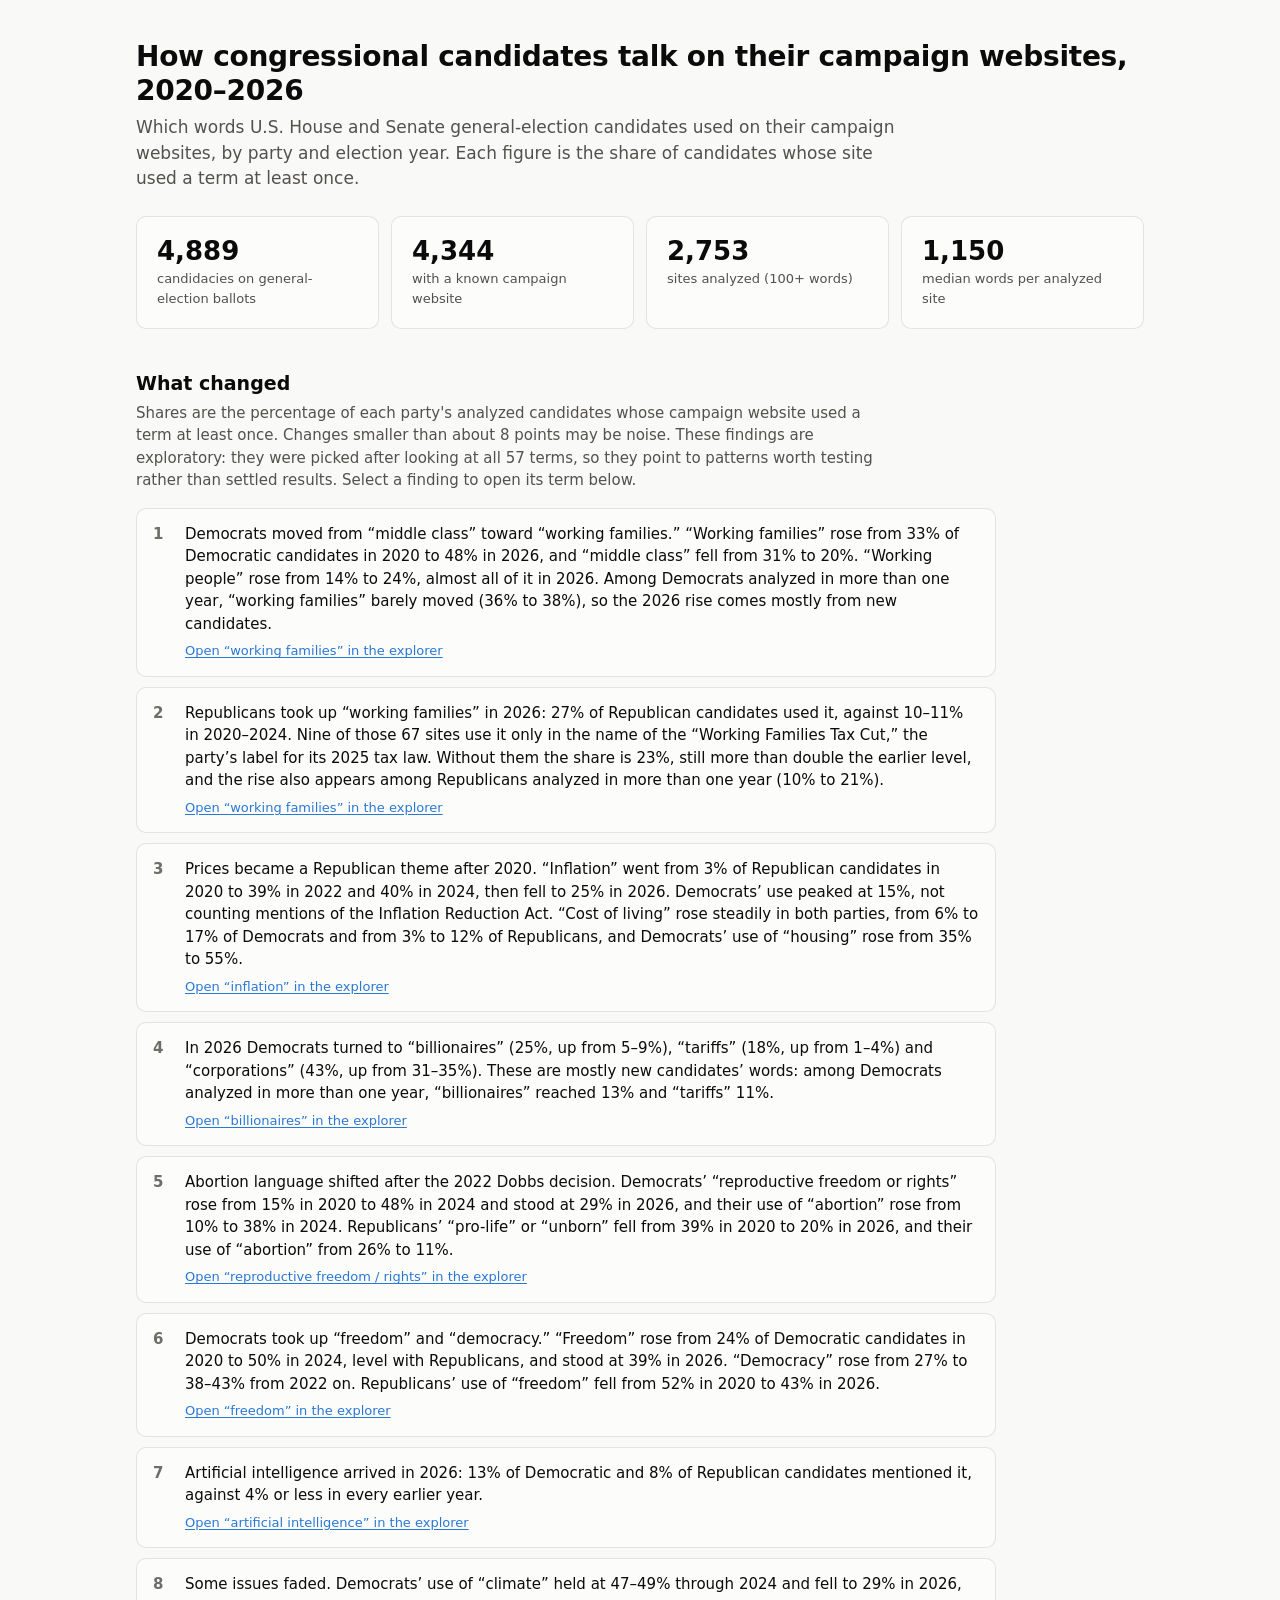
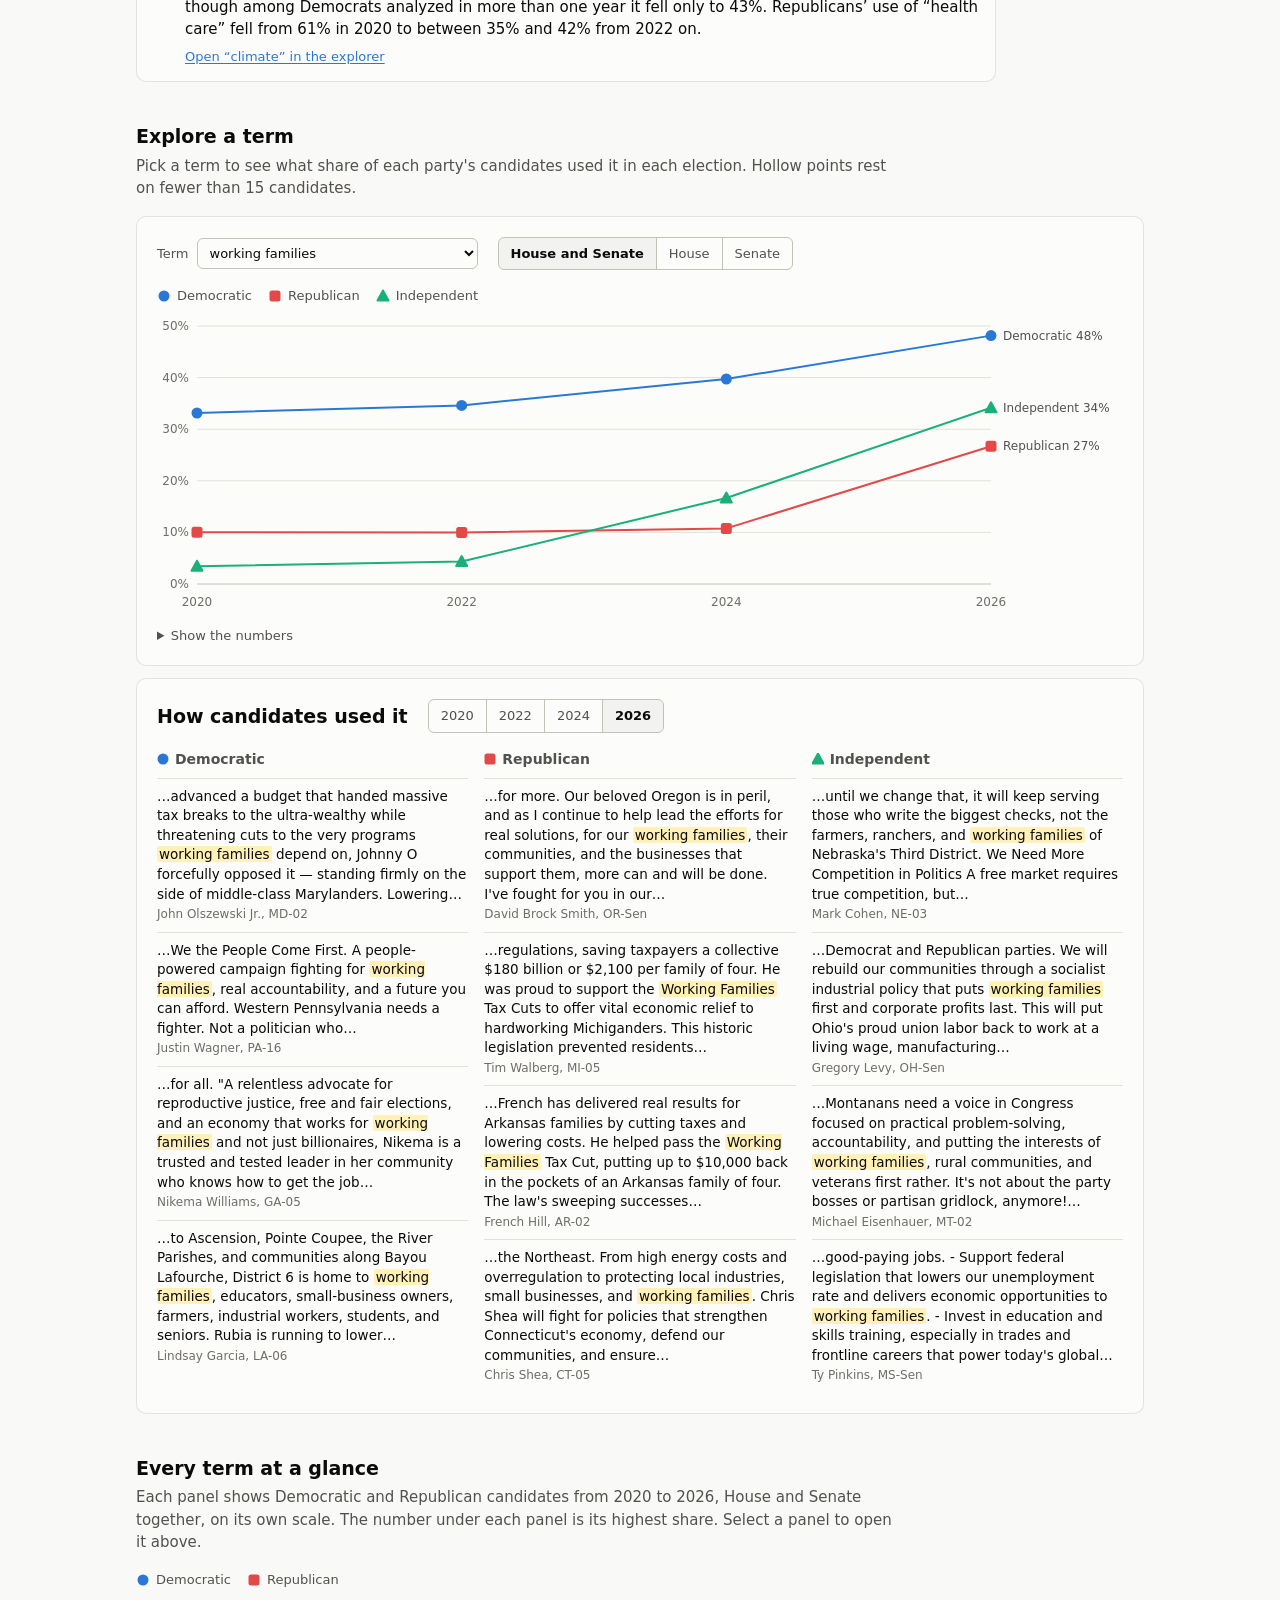
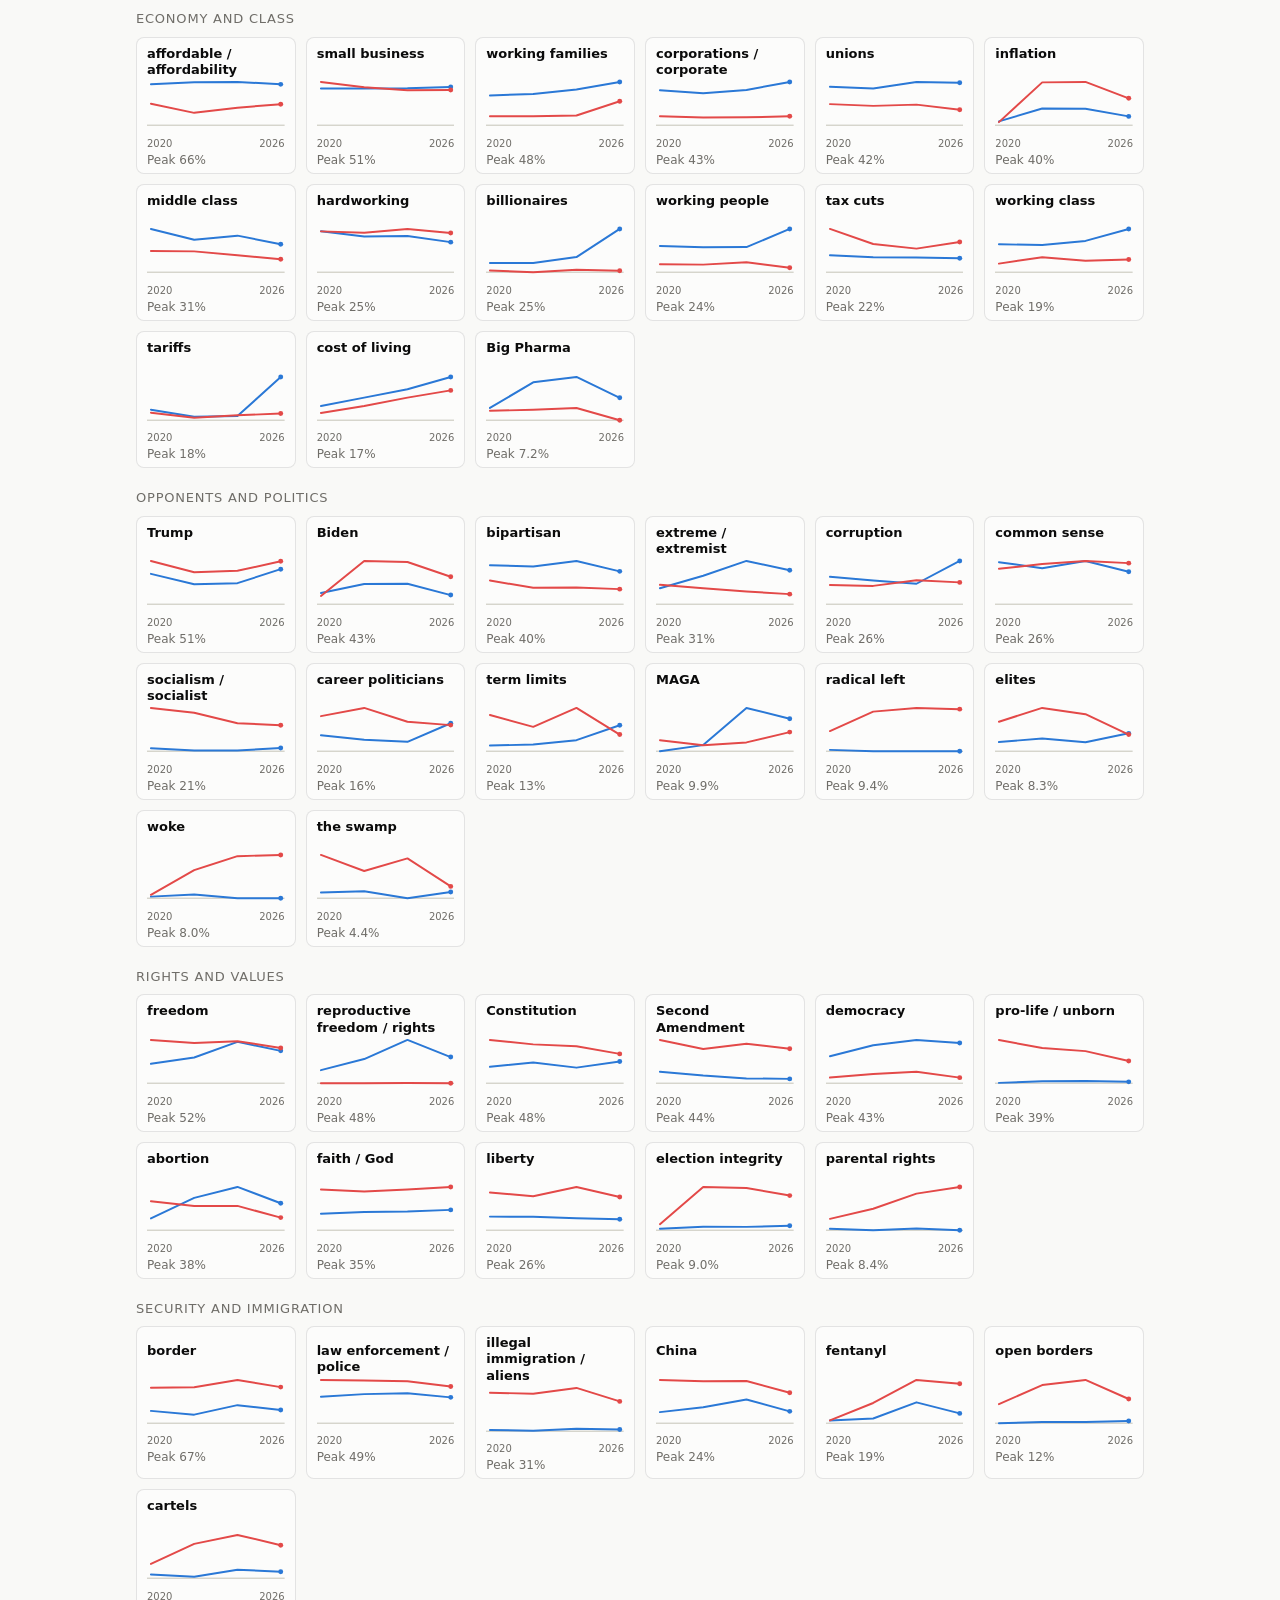
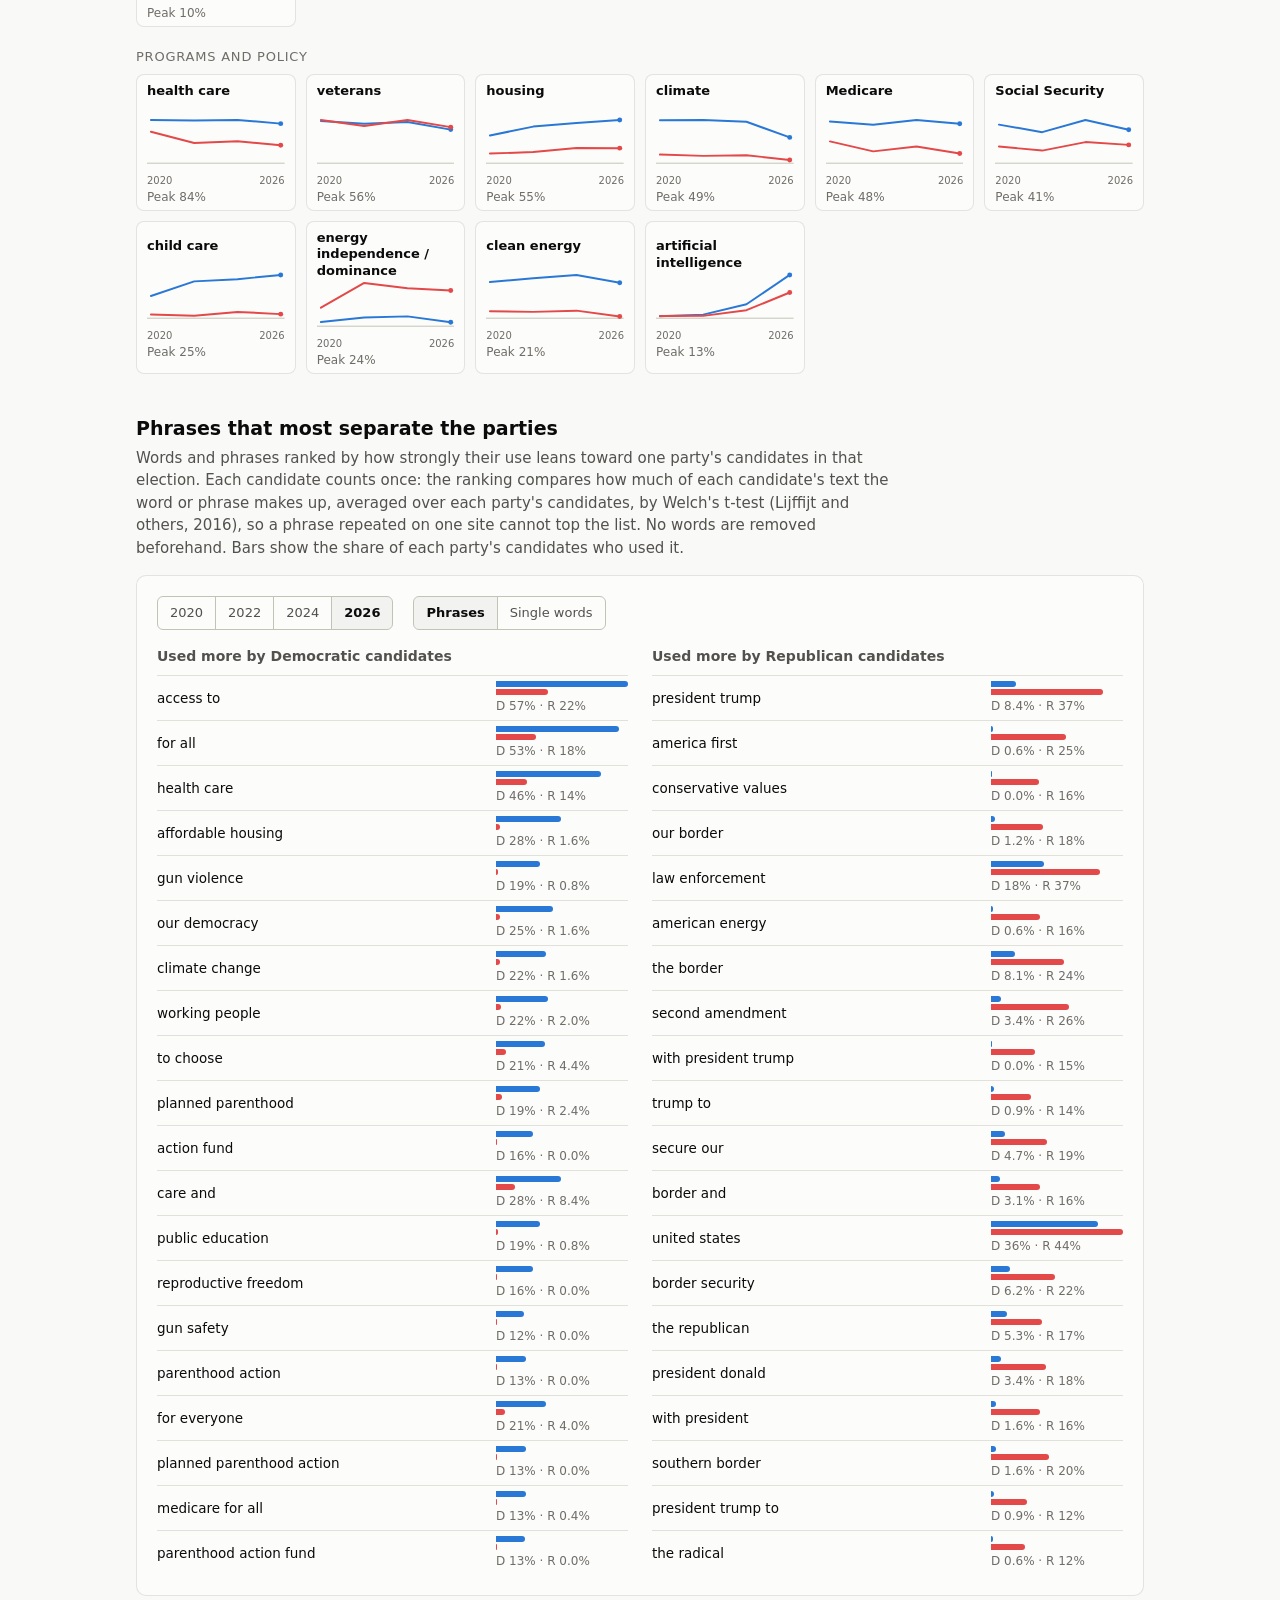
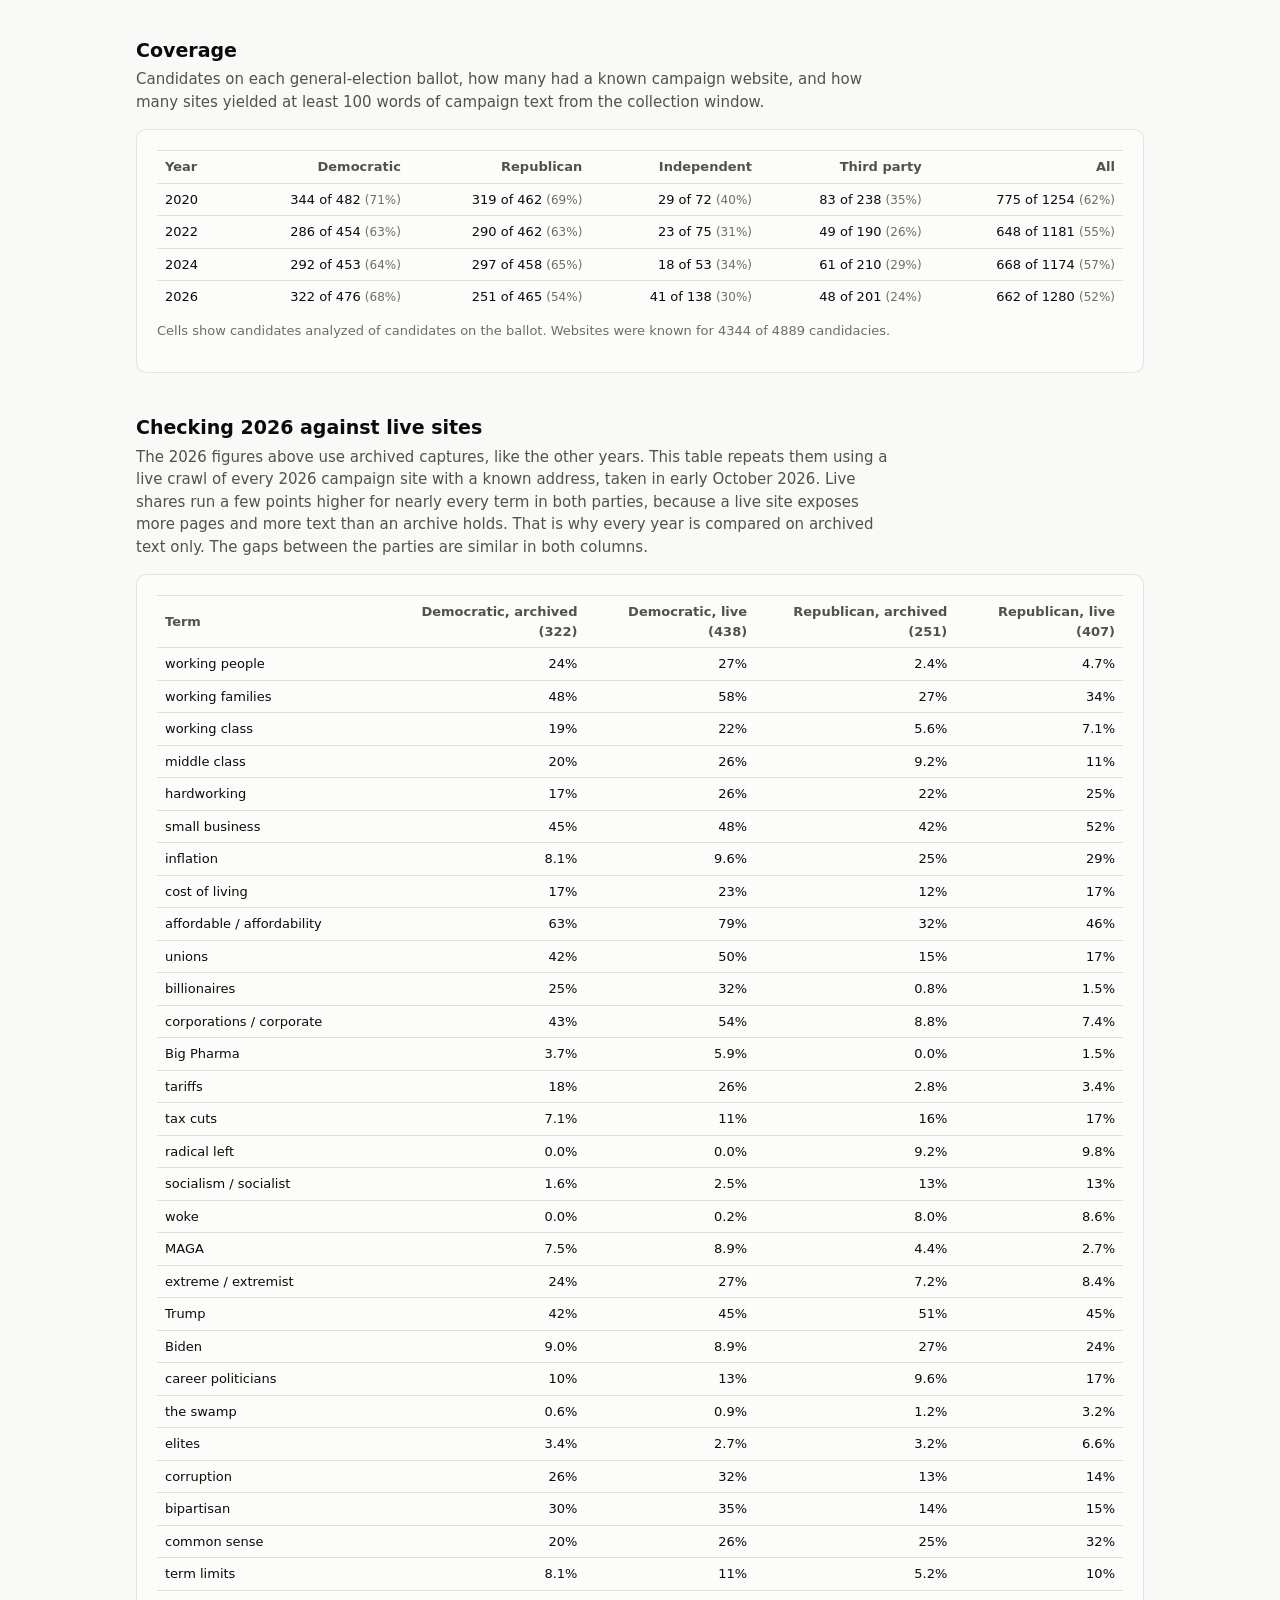
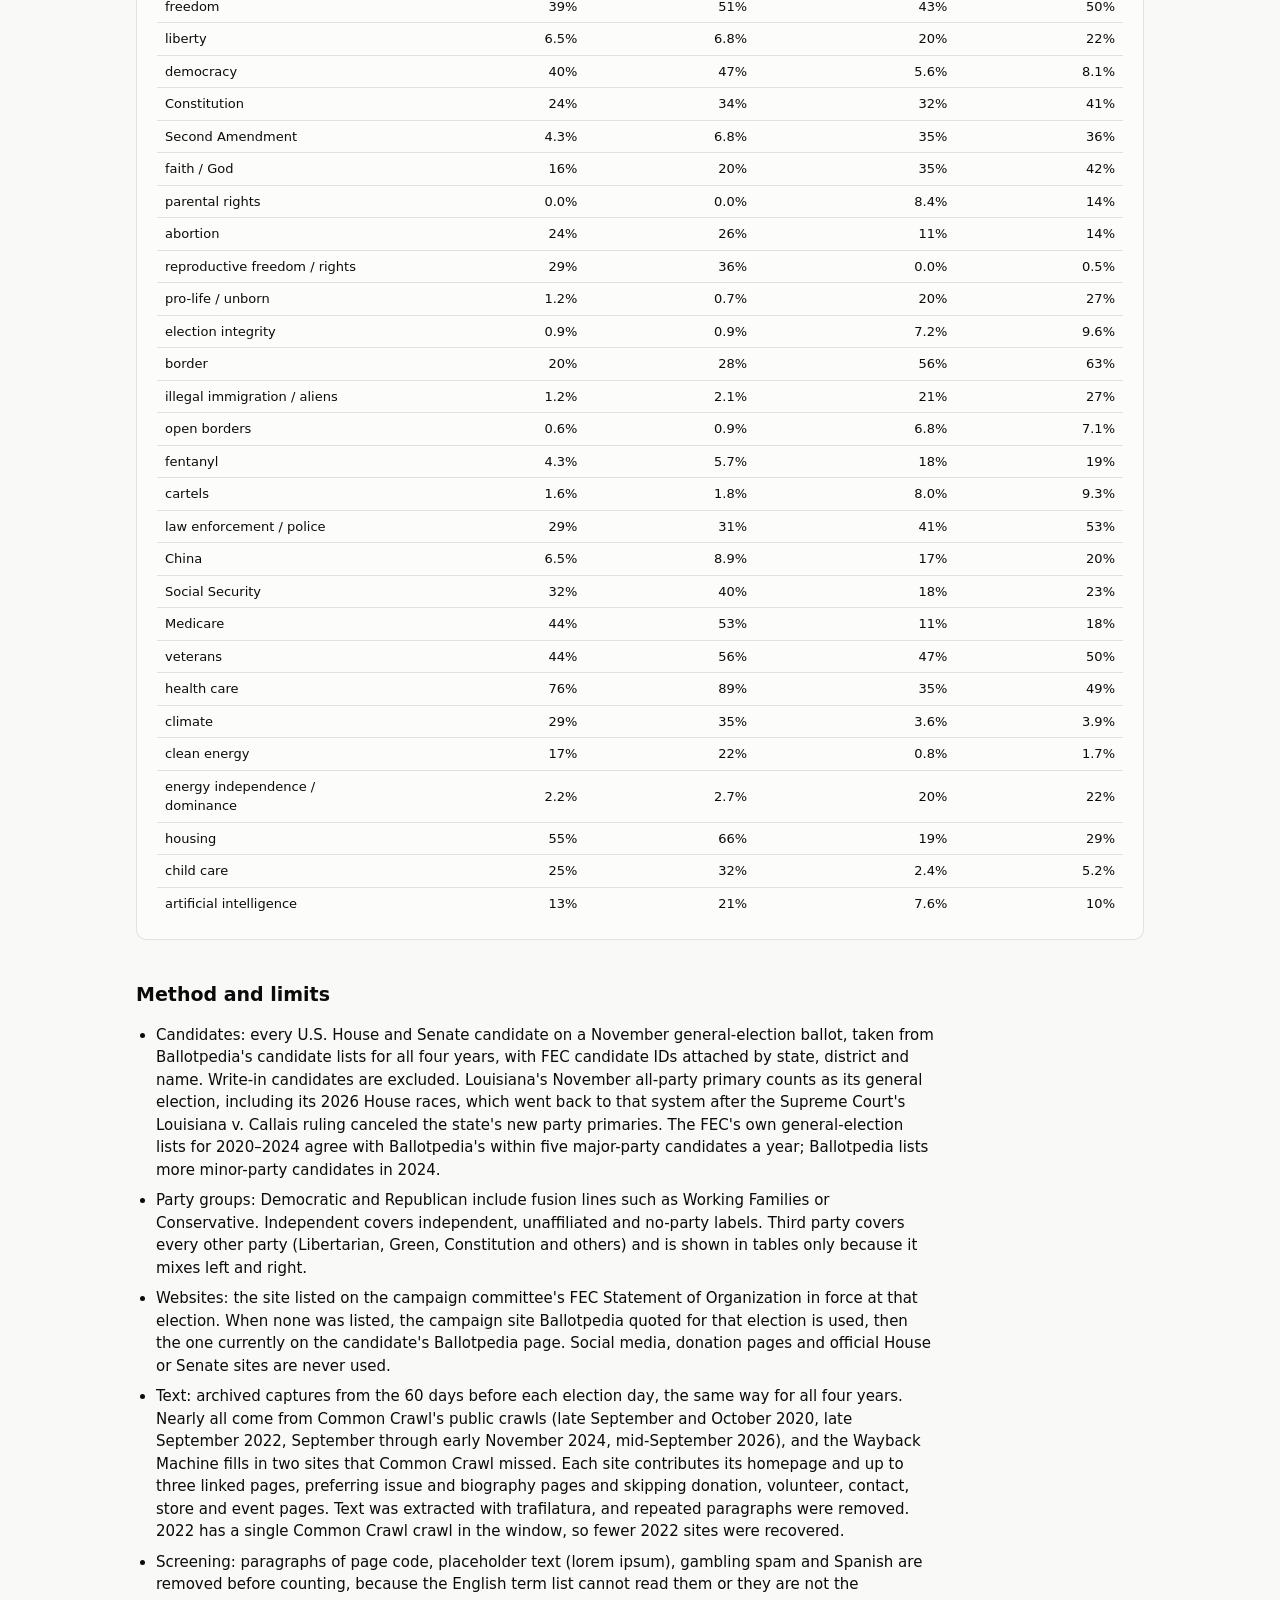
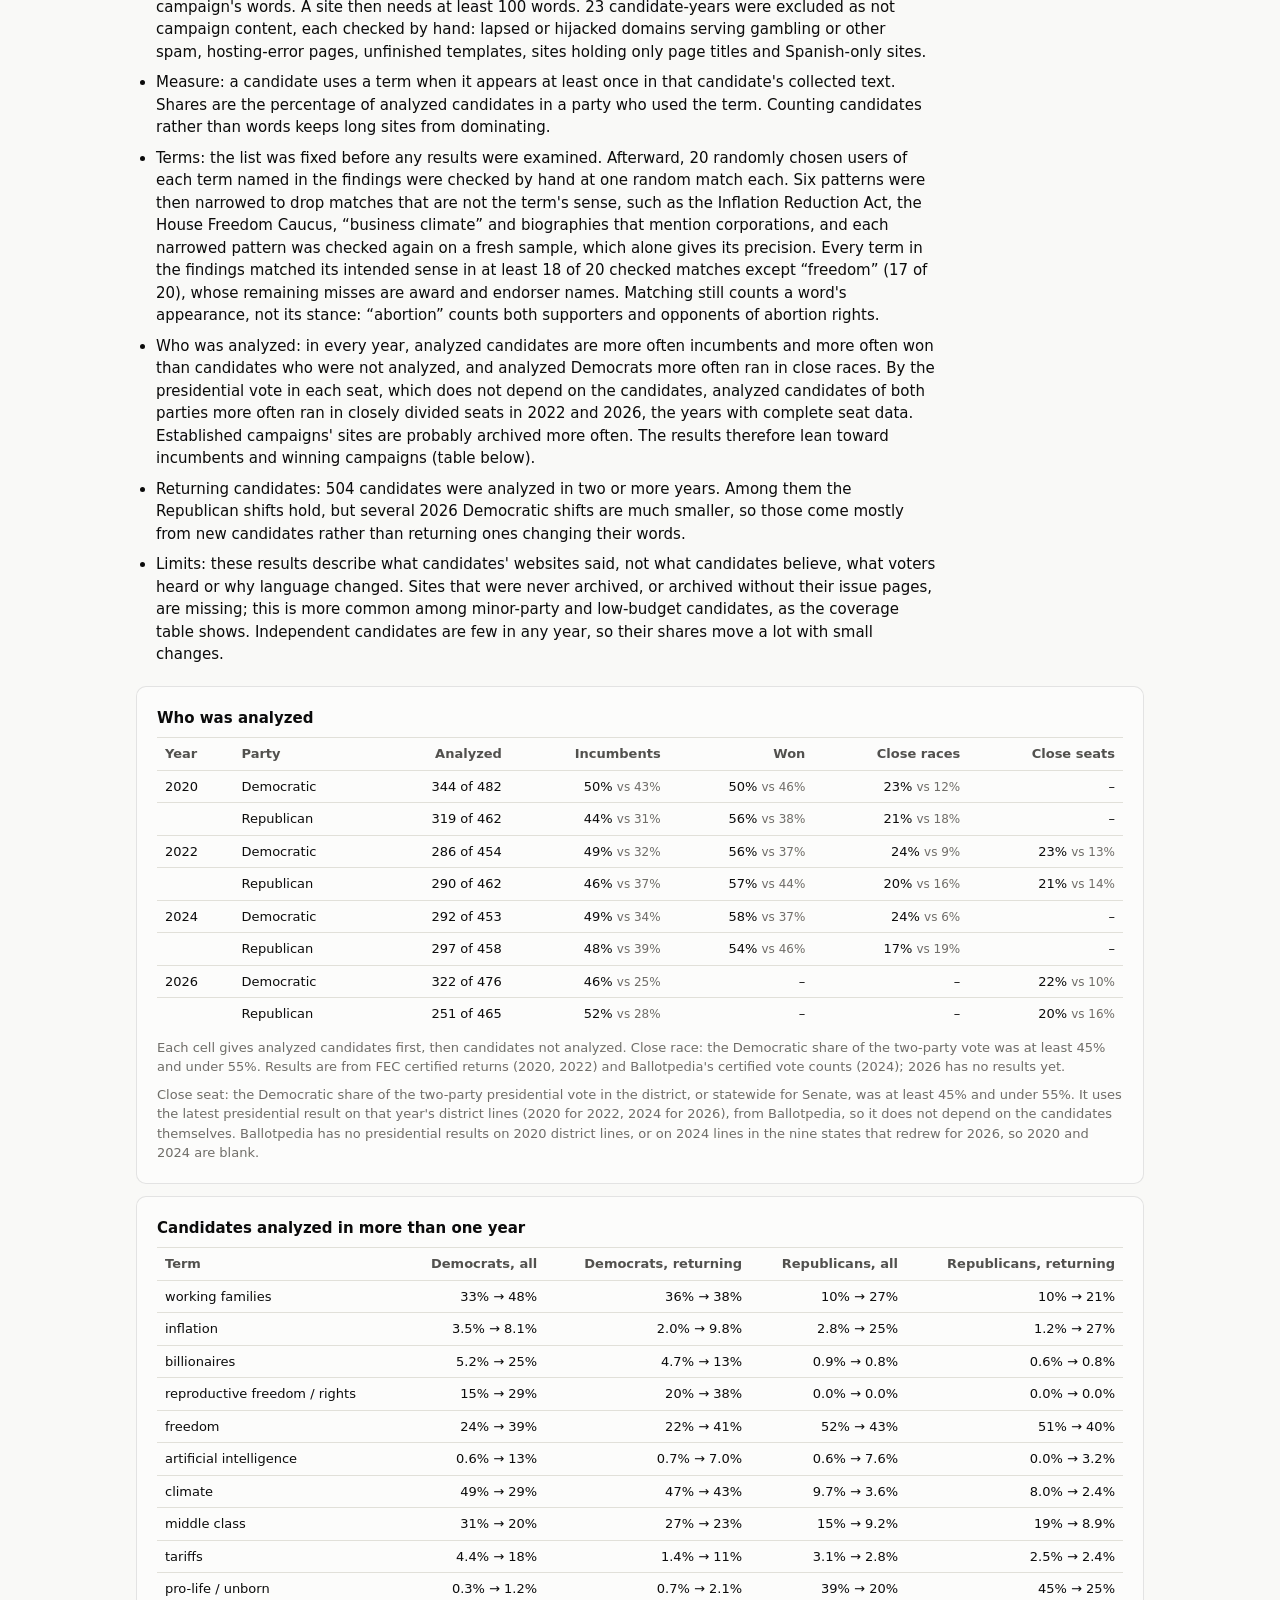
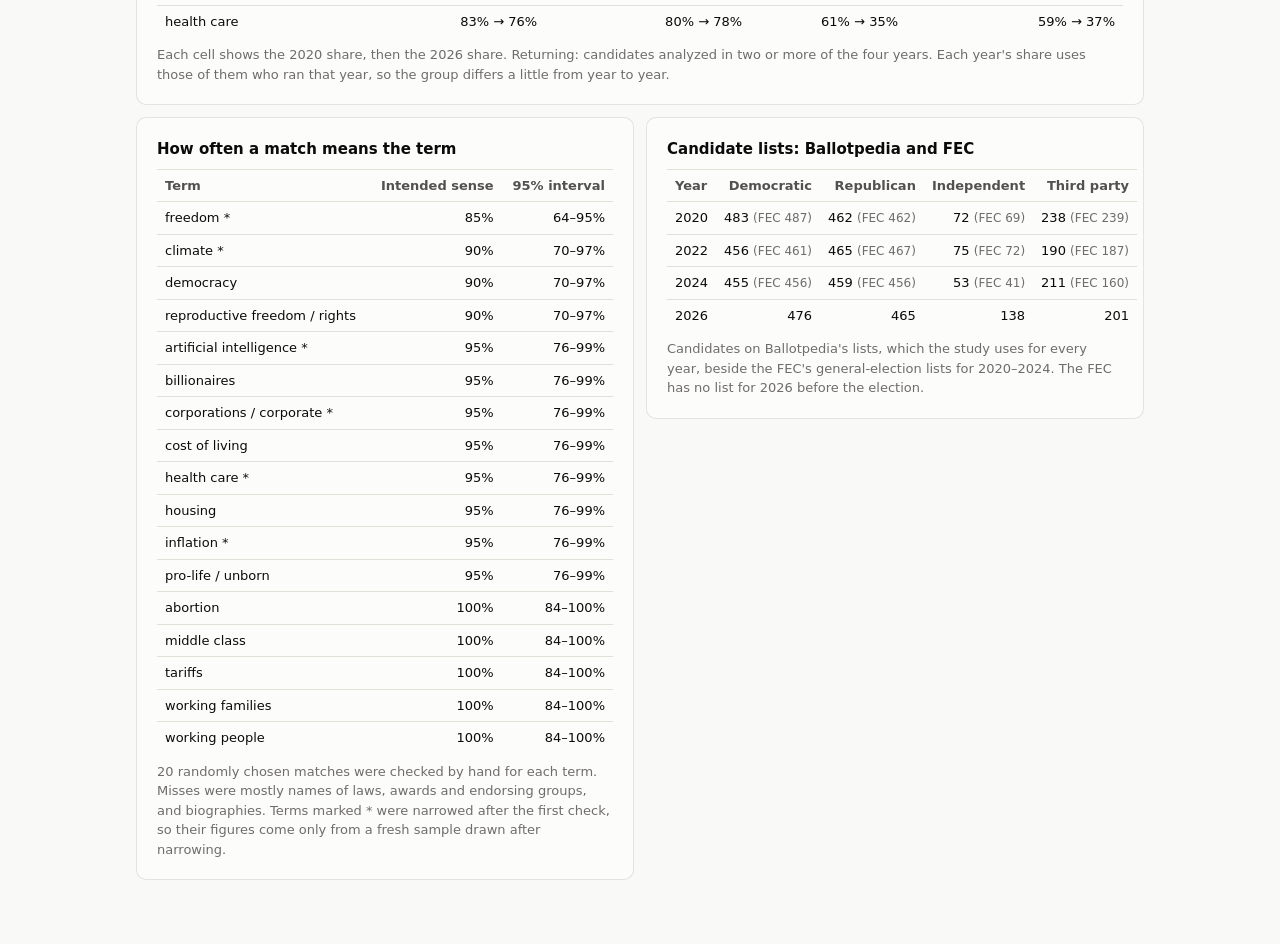
==== results/report.html @ 0d69ff3a "feat: add candidate website language pipeline, results and methods Collection, screening, term-usage" ====
<!doctype html>
<html lang="en">
<head>
<meta charset="utf-8">
<meta name="viewport" content="width=device-width, initial-scale=1">
<title>Campaign Website Language</title>
<style>
:root {
  color-scheme: light;
  --page: #f9f9f7; --surface: #fcfcfb; --ink: #0b0b0b; --ink-2: #52514e; --muted: #6f6d68;
  --grid: #e1e0d9; --axis: #c3c2b7; --ring: rgba(11,11,11,0.10); --wash: rgba(11,11,11,0.04);
  --dem: #2a78d6; --rep: #e34948; --ind: #1baf7a; --hit: #fff1b8;
}
@media (prefers-color-scheme: dark) {
  :root:not([data-theme="light"]) {
    color-scheme: dark;
    --page: #0d0d0d; --surface: #1a1a19; --ink: #ffffff; --ink-2: #c3c2b7; --muted: #9a988f;
    --grid: #2c2c2a; --axis: #383835; --ring: rgba(255,255,255,0.10); --wash: rgba(255,255,255,0.05);
    --dem: #3987e5; --rep: #e66767; --ind: #199e70; --hit: #4a3f12;
  }
}
:root[data-theme="dark"] {
  color-scheme: dark;
  --page: #0d0d0d; --surface: #1a1a19; --ink: #ffffff; --ink-2: #c3c2b7; --muted: #9a988f;
  --grid: #2c2c2a; --axis: #383835; --ring: rgba(255,255,255,0.10); --wash: rgba(255,255,255,0.05);
  --dem: #3987e5; --rep: #e66767; --ind: #199e70; --hit: #4a3f12;
}
* { box-sizing: border-box; }
body { margin: 0; background: var(--page); color: var(--ink);
  font: 15px/1.5 system-ui, -apple-system, "Segoe UI", sans-serif; }
main { max-width: 1040px; margin: 0 auto; padding: 40px 16px 64px; }
h1 { font-size: 28px; line-height: 1.2; margin: 0 0 8px; letter-spacing: -0.01em; }
h2 { font-size: 19px; margin: 0 0 4px; }
h3 { font-size: 14px; margin: 0 0 8px; color: var(--ink-2); font-weight: 600; }
p { margin: 0 0 12px; }
.dek { color: var(--ink-2); font-size: 17px; max-width: 760px; }
.section { margin-top: 40px; }
.lede { color: var(--ink-2); max-width: 760px; margin-bottom: 16px; }
.card { background: var(--surface); border: 1px solid var(--ring); border-radius: 10px; padding: 20px; }
.tiles { display: grid; grid-template-columns: repeat(4, minmax(0, 1fr)); gap: 12px; margin-top: 24px; }
.tile .v { font-size: 26px; font-weight: 650; line-height: 1.1; }
.tile .l { color: var(--ink-2); font-size: 13px; margin-top: 4px; }
.controls { display: flex; flex-wrap: wrap; gap: 12px 20px; align-items: center; margin-bottom: 16px; }
label.ctl { display: flex; gap: 8px; align-items: center; font-size: 13px; color: var(--ink-2); }
select { font: inherit; color: var(--ink); background: var(--surface); border: 1px solid var(--axis);
  border-radius: 6px; padding: 6px 8px; max-width: 100%; }
.seg { display: inline-flex; border: 1px solid var(--axis); border-radius: 6px; overflow: hidden; }
.seg button { font: inherit; font-size: 13px; color: var(--ink-2); background: transparent; border: 0;
  padding: 6px 12px; cursor: pointer; }
.seg button + button { border-left: 1px solid var(--axis); }
.seg button[aria-pressed="true"] { background: var(--wash); color: var(--ink); font-weight: 600; }
.legend { display: flex; flex-wrap: wrap; gap: 16px; font-size: 13px; color: var(--ink-2); margin: 4px 0 8px; }
.legend span { display: inline-flex; align-items: center; gap: 6px; }
svg text { fill: var(--muted); font-size: 12px; }
.chart-wrap { position: relative; }
.tip { position: absolute; pointer-events: none; background: var(--surface); border: 1px solid var(--ring);
  box-shadow: 0 4px 16px rgba(0,0,0,0.12); border-radius: 8px; padding: 8px 10px; font-size: 13px;
  min-width: 180px; display: none; z-index: 5; }
.tip b { display: block; margin-bottom: 4px; }
.tip .row { display: flex; justify-content: space-between; gap: 12px; }
.tip .sw { display: inline-block; width: 8px; height: 8px; border-radius: 50%; margin-right: 6px; }
.note { font-size: 13px; color: var(--muted); }
.examples { display: grid; grid-template-columns: repeat(3, minmax(0, 1fr)); gap: 16px; margin-top: 16px; }
.examples .col h3 { display: flex; align-items: center; gap: 6px; }
.ex { overflow-wrap: anywhere; font-size: 13.5px; line-height: 1.45; padding: 8px 0; border-top: 1px solid var(--grid); }
.ex .who { color: var(--muted); font-size: 12px; margin-top: 2px; }
.ex mark { background: var(--hit); color: inherit; padding: 0 2px; border-radius: 2px; }
.grid { display: grid; grid-template-columns: repeat(auto-fill, minmax(150px, 1fr)); gap: 10px; }
.mini { background: var(--surface); border: 1px solid var(--ring); border-radius: 8px; padding: 8px 10px 4px;
  cursor: pointer; text-align: left; font: inherit; color: inherit; }
.mini:hover, .mini:focus-visible { border-color: var(--axis); background: var(--wash); outline: none; }
.mini .t { font-size: 13px; font-weight: 600; line-height: 1.25; min-height: 2.5em; }
.mini-x { display: flex; justify-content: space-between; font-size: 10px; color: var(--muted); margin-top: -2px; }
.findings { margin: 0; padding: 0; list-style: none; display: grid; gap: 10px; counter-reset: f; }
.findings li { background: var(--surface); border: 1px solid var(--ring); border-radius: 10px; padding: 14px 16px 14px 48px;
  position: relative; max-width: 860px; }
.findings li::before { counter-increment: f; content: counter(f); position: absolute; left: 16px; top: 14px;
  font-weight: 650; color: var(--muted); }
.findings button { font: inherit; font-size: 13px; color: var(--dem); background: none; border: 0; padding: 0;
  margin-top: 6px; cursor: pointer; text-decoration: underline; text-underline-offset: 2px; text-align: left; }
.theme-h { margin: 20px 0 8px; font-size: 13px; text-transform: uppercase; letter-spacing: 0.06em; color: var(--muted); }
.dist { display: grid; grid-template-columns: 1fr 1fr; gap: 24px; }
.drow { display: grid; grid-template-columns: minmax(0, 1fr) 132px; gap: 10px; align-items: center;
  padding: 5px 0; border-top: 1px solid var(--grid); font-size: 13.5px; }
.bars { display: grid; gap: 2px; }
.bar { height: 6px; border-radius: 0 3px 3px 0; min-width: 1px; }
.pct { font-variant-numeric: tabular-nums; color: var(--muted); font-size: 12px; }
table { border-collapse: collapse; width: 100%; font-size: 13px; }
th, td { text-align: right; padding: 6px 8px; border-top: 1px solid var(--grid); font-variant-numeric: tabular-nums; }
th:first-child, td:first-child { text-align: left; }
th { color: var(--ink-2); font-weight: 600; }
details summary { cursor: pointer; color: var(--ink-2); font-size: 13px; margin-top: 12px; }
.scroll { overflow-x: auto; }
ul.method { padding-left: 20px; max-width: 800px; }
ul.method li { margin-bottom: 8px; }
.checks { display: grid; grid-template-columns: repeat(2, minmax(0, 1fr)); gap: 12px; margin-top: 20px; align-items: start; }
.checks h3 { color: var(--ink); font-size: 15px; }
.checks .note { margin: 8px 0 0; }
.checks .wide { grid-column: 1 / -1; }
.checks td { white-space: nowrap; }
.checks td.l, .checks th.l { text-align: left; }
@media (max-width: 760px) {
  .tiles { grid-template-columns: repeat(2, minmax(0, 1fr)); }
  .examples, .dist, .checks { grid-template-columns: minmax(0, 1fr); }
  h1 { font-size: 24px; }
}
</style>
</head>
<body>
<main>
  <h1>How congressional candidates talk on their campaign websites, 2020–2026</h1>
  <p class="dek">Which words U.S. House and Senate general-election candidates used on their campaign
  websites, by party and election year. Each figure is the share of candidates whose site used a term at
  least once.</p>
  <div class="tiles" id="tiles"></div>

  <section class="section">
    <h2>What changed</h2>
    <p class="lede">Shares are the percentage of each party's analyzed candidates whose campaign website used a term at
    least once. Changes smaller than about 8 points may be noise. These findings are exploratory: they were picked
    after looking at all 57 terms, so they point to patterns worth testing rather than settled results. Select a
    finding to open its term below.</p>
    <ol class="findings" id="findings"></ol>
  </section>

  <section class="section">
    <h2>Explore a term</h2>
    <p class="lede">Pick a term to see what share of each party's candidates used it in each election.
    Hollow points rest on fewer than 15 candidates.</p>
    <div class="card">
      <div class="controls">
        <label class="ctl">Term <select id="term"></select></label>
        <div class="seg" id="office" role="group" aria-label="Office">
          <button aria-pressed="true" data-v="All">House and Senate</button><button aria-pressed="false" data-v="House">House</button><button aria-pressed="false" data-v="Senate">Senate</button>
        </div>
      </div>
      <div class="legend" id="legend"></div>
      <div class="chart-wrap" id="main-chart"></div>
      <details><summary>Show the numbers</summary><div class="scroll" id="main-table"></div></details>
    </div>
    <div class="card" style="margin-top:12px">
      <div class="controls">
        <h2 style="margin:0">How candidates used it</h2>
        <div class="seg" id="ex-year" role="group" aria-label="Year"></div>
      </div>
      <div class="examples" id="examples"></div>
    </div>
  </section>

  <section class="section">
    <h2>Every term at a glance</h2>
    <p class="lede">Each panel shows Democratic and Republican candidates from 2020 to 2026, House and Senate
    together, on its own scale. The number under each panel is its highest share. Select a panel to open it above.</p>
    <div id="overview"></div>
  </section>

  <section class="section">
    <h2>Phrases that most separate the parties</h2>
    <p class="lede">Words and phrases ranked by how strongly their use leans toward one party's candidates
    in that election. Each candidate counts once: the ranking compares how much of each candidate's text
    the word or phrase makes up, averaged over each party's candidates, by Welch's t-test (Lijffijt and
    others, 2016), so a phrase repeated on one site cannot top the list. No words are removed
    beforehand. Bars show the share of each party's candidates who used it.</p>
    <div class="card">
      <div class="controls"><div class="seg" id="dist-year" role="group" aria-label="Year"></div>
        <div class="seg" id="dist-kind" role="group" aria-label="Unit"><button data-v="phrase" aria-pressed="true">Phrases</button><button data-v="word" aria-pressed="false">Single words</button></div></div>
      <div class="dist" id="dist"></div>
    </div>
  </section>

  <section class="section">
    <h2>Coverage</h2>
    <p class="lede">Candidates on each general-election ballot, how many had a known campaign website,
    and how many sites yielded at least 100 words of campaign text from the collection window.</p>
    <div class="card scroll" id="coverage"></div>
  </section>

  <section class="section">
    <h2>Checking 2026 against live sites</h2>
    <p class="lede">The 2026 figures above use archived captures, like the other years. This table repeats them
    using a live crawl of every 2026 campaign site with a known address, taken in early October 2026. Live shares
    run a few points higher for nearly every term in both parties, because a live site exposes more pages and more
    text than an archive holds. That is why every year is compared on archived text only. The gaps between the
    parties are similar in both columns.</p>
    <div class="card scroll" id="livecheck"></div>
  </section>

  <section class="section">
    <h2>Method and limits</h2>
    <ul class="method" id="method"></ul>
    <div class="checks">
      <div class="card scroll wide"><h3>Who was analyzed</h3><div id="selection"></div></div>
      <div class="card scroll wide"><h3>Candidates analyzed in more than one year</h3><div id="panel"></div></div>
      <div class="card scroll"><h3>How often a match means the term</h3><div id="precision"></div></div>
      <div class="card scroll"><h3>Candidate lists: Ballotpedia and FEC</h3><div id="crosscheck"></div></div>
    </div>
  </section>
</main>
<div class="tip" id="tip"></div>
<script>
const D = {"findings":[{"term":"working families","text":"Democrats moved from “middle class” toward “working families.” “Working families” rose from 33% of Democratic candidates in 2020 to 48% in 2026, and “middle class” fell from 31% to 20%. “Working people” rose from 14% to 24%, almost all of it in 2026. Among Democrats analyzed in more than one year, “working families” barely moved (36% to 38%), so the 2026 rise comes mostly from new candidates."},{"term":"working families","text":"Republicans took up “working families” in 2026: 27% of Republican candidates used it, against 10–11% in 2020–2024. Nine of those 67 sites use it only in the name of the “Working Families Tax Cut,” the party’s label for its 2025 tax law. Without them the share is 23%, still more than double the earlier level, and the rise also appears among Republicans analyzed in more than one year (10% to 21%)."},{"term":"inflation","text":"Prices became a Republican theme after 2020. “Inflation” went from 3% of Republican candidates in 2020 to 39% in 2022 and 40% in 2024, then fell to 25% in 2026. Democrats’ use peaked at 15%, not counting mentions of the Inflation Reduction Act. “Cost of living” rose steadily in both parties, from 6% to 17% of Democrats and from 3% to 12% of Republicans, and Democrats’ use of “housing” rose from 35% to 55%."},{"term":"billionaires","text":"In 2026 Democrats turned to “billionaires” (25%, up from 5–9%), “tariffs” (18%, up from 1–4%) and “corporations” (43%, up from 31–35%). These are mostly new candidates’ words: among Democrats analyzed in more than one year, “billionaires” reached 13% and “tariffs” 11%."},{"term":"reproductive freedom / rights","text":"Abortion language shifted after the 2022 Dobbs decision. Democrats’ “reproductive freedom or rights” rose from 15% in 2020 to 48% in 2024 and stood at 29% in 2026, and their use of “abortion” rose from 10% to 38% in 2024. Republicans’ “pro-life” or “unborn” fell from 39% in 2020 to 20% in 2026, and their use of “abortion” from 26% to 11%."},{"term":"freedom","text":"Democrats took up “freedom” and “democracy.” “Freedom” rose from 24% of Democratic candidates in 2020 to 50% in 2024, level with Republicans, and stood at 39% in 2026. “Democracy” rose from 27% to 38–43% from 2022 on. Republicans’ use of “freedom” fell from 52% in 2020 to 43% in 2026."},{"term":"artificial intelligence","text":"Artificial intelligence arrived in 2026: 13% of Democratic and 8% of Republican candidates mentioned it, against 4% or less in every earlier year."},{"term":"climate","text":"Some issues faded. Democrats’ use of “climate” held at 47–49% through 2024 and fell to 29% in 2026, though among Democrats analyzed in more than one year it fell only to 43%. Republicans’ use of “health care” fell from 61% in 2020 to between 35% and 42% from 2022 on."}],"shares":[{"t":"working people","th":"Economy and class","y":2020,"o":"All","g":"Democratic","u":49,"n":344},{"t":"working people","th":"Economy and class","y":2020,"o":"All","g":"Independent","u":2,"n":29},{"t":"working people","th":"Economy and class","y":2020,"o":"All","g":"Republican","u":14,"n":319},{"t":"working people","th":"Economy and class","y":2020,"o":"All","g":"Third party","u":3,"n":83},{"t":"working people","th":"Economy and class","y":2020,"o":"House","g":"Democratic","u":45,"n":309},{"t":"working people","th":"Economy and class","y":2020,"o":"House","g":"Independent","u":1,"n":17},{"t":"working people","th":"Economy and class","y":2020,"o":"House","g":"Republican","u":13,"n":283},{"t":"working people","th":"Economy and class","y":2020,"o":"House","g":"Third party","u":1,"n":62},{"t":"working people","th":"Economy and class","y":2020,"o":"Senate","g":"Democratic","u":4,"n":35},{"t":"working people","th":"Economy and class","y":2020,"o":"Senate","g":"Independent","u":1,"n":12},{"t":"working people","th":"Economy and class","y":2020,"o":"Senate","g":"Republican","u":1,"n":36},{"t":"working people","th":"Economy and class","y":2020,"o":"Senate","g":"Third party","u":2,"n":21},{"t":"working people","th":"Economy and class","y":2022,"o":"All","g":"Democratic","u":39,"n":286},{"t":"working people","th":"Economy and class","y":2022,"o":"All","g":"Independent","u":2,"n":23},{"t":"working people","th":"Economy and class","y":2022,"o":"All","g":"Republican","u":12,"n":290},{"t":"working people","th":"Economy and class","y":2022,"o":"All","g":"Third party","u":2,"n":49},{"t":"working people","th":"Economy and class","y":2022,"o":"House","g":"Democratic","u":34,"n":261},{"t":"working people","th":"Economy and class","y":2022,"o":"House","g":"Independent","u":2,"n":17},{"t":"working people","th":"Economy and class","y":2022,"o":"House","g":"Republican","u":11,"n":264},{"t":"working people","th":"Economy and class","y":2022,"o":"House","g":"Third party","u":2,"n":33},{"t":"working people","th":"Economy and class","y":2022,"o":"Senate","g":"Democratic","u":5,"n":25},{"t":"working people","th":"Economy and class","y":2022,"o":"Senate","g":"Independent","u":0,"n":6},{"t":"working people","th":"Economy and class","y":2022,"o":"Senate","g":"Republican","u":1,"n":26},{"t":"working people","th":"Economy and class","y":2022,"o":"Senate","g":"Third party","u":0,"n":16},{"t":"working people","th":"Economy and class","y":2024,"o":"All","g":"Democratic","u":40,"n":292},{"t":"working people","th":"Economy and class","y":2024,"o":"All","g":"Independent","u":1,"n":18},{"t":"working people","th":"Economy and class","y":2024,"o":"All","g":"Republican","u":16,"n":297},{"t":"working people","th":"Economy and class","y":2024,"o":"All","g":"Third party","u":2,"n":61},{"t":"working people","th":"Economy and class","y":2024,"o":"House","g":"Democratic","u":36,"n":263},{"t":"working people","th":"Economy and class","y":2024,"o":"House","g":"Independent","u":1,"n":13},{"t":"working people","th":"Economy and class","y":2024,"o":"House","g":"Republican","u":15,"n":278},{"t":"working people","th":"Economy and class","y":2024,"o":"House","g":"Third party","u":0,"n":43},{"t":"working people","th":"Economy and class","y":2024,"o":"Senate","g":"Democratic","u":4,"n":29},{"t":"working people","th":"Economy and class","y":2024,"o":"Senate","g":"Independent","u":0,"n":5},{"t":"working people","th":"Economy and class","y":2024,"o":"Senate","g":"Republican","u":1,"n":19},{"t":"working people","th":"Economy and class","y":2024,"o":"Senate","g":"Third party","u":2,"n":18},{"t":"working people","th":"Economy and class","y":2026,"o":"All","g":"Democratic","u":76,"n":322},{"t":"working people","th":"Economy and class","y":2026,"o":"All","g":"Independent","u":12,"n":41},{"t":"working people","th":"Economy and class","y":2026,"o":"All","g":"Republican","u":6,"n":251},{"t":"working people","th":"Economy and class","y":2026,"o":"All","g":"Third party","u":10,"n":48},{"t":"working people","th":"Economy and class","y":2026,"o":"House","g":"Democratic","u":67,"n":300},{"t":"working people","th":"Economy and class","y":2026,"o":"House","g":"Independent","u":9,"n":33},{"t":"working people","th":"Economy and class","y":2026,"o":"House","g":"Republican","u":6,"n":227},{"t":"working people","th":"Economy and class","y":2026,"o":"House","g":"Third party","u":6,"n":35},{"t":"working people","th":"Economy and class","y":2026,"o":"Senate","g":"Democratic","u":9,"n":22},{"t":"working people","th":"Economy and class","y":2026,"o":"Senate","g":"Independent","u":3,"n":8},{"t":"working people","th":"Economy and class","y":2026,"o":"Senate","g":"Republican","u":0,"n":24},{"t":"working people","th":"Economy and class","y":2026,"o":"Senate","g":"Third party","u":4,"n":13},{"t":"working families","th":"Economy and class","y":2020,"o":"All","g":"Democratic","u":114,"n":344},{"t":"working families","th":"Economy and class","y":2020,"o":"All","g":"Independent","u":1,"n":29},{"t":"working families","th":"Economy and class","y":2020,"o":"All","g":"Republican","u":32,"n":319},{"t":"working families","th":"Economy and class","y":2020,"o":"All","g":"Third party","u":3,"n":83},{"t":"working families","th":"Economy and class","y":2020,"o":"House","g":"Democratic","u":109,"n":309},{"t":"working families","th":"Economy and class","y":2020,"o":"House","g":"Independent","u":0,"n":17},{"t":"working families","th":"Economy and class","y":2020,"o":"House","g":"Republican","u":29,"n":283},{"t":"working families","th":"Economy and class","y":2020,"o":"House","g":"Third party","u":2,"n":62},{"t":"working families","th":"Economy and class","y":2020,"o":"Senate","g":"Democratic","u":5,"n":35},{"t":"working families","th":"Economy and class","y":2020,"o":"Senate","g":"Independent","u":1,"n":12},{"t":"working families","th":"Economy and class","y":2020,"o":"Senate","g":"Republican","u":3,"n":36},{"t":"working families","th":"Economy and class","y":2020,"o":"Senate","g":"Third party","u":1,"n":21},{"t":"working families","th":"Economy and class","y":2022,"o":"All","g":"Democratic","u":99,"n":286},{"t":"working families","th":"Economy and class","y":2022,"o":"All","g":"Independent","u":1,"n":23},{"t":"working families","th":"Economy and class","y":2022,"o":"All","g":"Republican","u":29,"n":290},{"t":"working families","th":"Economy and class","y":2022,"o":"All","g":"Third party","u":1,"n":49},{"t":"working families","th":"Economy and class","y":2022,"o":"House","g":"Democratic","u":87,"n":261},{"t":"working families","th":"Economy and class","y":2022,"o":"House","g":"Independent","u":0,"n":17},{"t":"working families","th":"Economy and class","y":2022,"o":"House","g":"Republican","u":25,"n":264},{"t":"working families","th":"Economy and class","y":2022,"o":"House","g":"Third party","u":0,"n":33},{"t":"working families","th":"Economy and class","y":2022,"o":"Senate","g":"Democratic","u":12,"n":25},{"t":"working families","th":"Economy and class","y":2022,"o":"Senate","g":"Independent","u":1,"n":6},{"t":"working families","th":"Economy and class","y":2022,"o":"Senate","g":"Republican","u":4,"n":26},{"t":"working families","th":"Economy and class","y":2022,"o":"Senate","g":"Third party","u":1,"n":16},{"t":"working families","th":"Economy and class","y":2024,"o":"All","g":"Democratic","u":116,"n":292},{"t":"working families","th":"Economy and class","y":2024,"o":"All","g":"Independent","u":3,"n":18},{"t":"working families","th":"Economy and class","y":2024,"o":"All","g":"Republican","u":32,"n":297},{"t":"working families","th":"Economy and class","y":2024,"o":"All","g":"Third party","u":3,"n":61},{"t":"working families","th":"Economy and class","y":2024,"o":"House","g":"Democratic","u":108,"n":263},{"t":"working families","th":"Economy and class","y":2024,"o":"House","g":"Independent","u":2,"n":13},{"t":"working families","th":"Economy and class","y":2024,"o":"House","g":"Republican","u":29,"n":278},{"t":"working families","th":"Economy and class","y":2024,"o":"House","g":"Third party","u":1,"n":43},{"t":"working families","th":"Economy and class","y":2024,"o":"Senate","g":"Democratic","u":8,"n":29},{"t":"working families","th":"Economy and class","y":2024,"o":"Senate","g":"Independent","u":1,"n":5},{"t":"working families","th":"Economy and class","y":2024,"o":"Senate","g":"Republican","u":3,"n":19},{"t":"working families","th":"Economy and class","y":2024,"o":"Senate","g":"Third party","u":2,"n":18},{"t":"working families","th":"Economy and class","y":2026,"o":"All","g":"Democratic","u":155,"n":322},{"t":"working families","th":"Economy and class","y":2026,"o":"All","g":"Independent","u":14,"n":41},{"t":"working families","th":"Economy and class","y":2026,"o":"All","g":"Republican","u":67,"n":251},{"t":"working families","th":"Economy and class","y":2026,"o":"All","g":"Third party","u":7,"n":48},{"t":"working families","th":"Economy and class","y":2026,"o":"House","g":"Democratic","u":146,"n":300},{"t":"working families","th":"Economy and class","y":2026,"o":"House","g":"Independent","u":10,"n":33},{"t":"working families","th":"Economy and class","y":2026,"o":"House","g":"Republican","u":59,"n":227},{"t":"working families","th":"Economy and class","y":2026,"o":"House","g":"Third party","u":4,"n":35},{"t":"working families","th":"Economy and class","y":2026,"o":"Senate","g":"Democratic","u":9,"n":22},{"t":"working families","th":"Economy and class","y":2026,"o":"Senate","g":"Independent","u":4,"n":8},{"t":"working families","th":"Economy and class","y":2026,"o":"Senate","g":"Republican","u":8,"n":24},{"t":"working families","th":"Economy and class","y":2026,"o":"Senate","g":"Third party","u":3,"n":13},{"t":"working class","th":"Economy and class","y":2020,"o":"All","g":"Democratic","u":42,"n":344},{"t":"working class","th":"Economy and class","y":2020,"o":"All","g":"Independent","u":0,"n":29},{"t":"working class","th":"Economy and class","y":2020,"o":"All","g":"Republican","u":12,"n":319},{"t":"working class","th":"Economy and class","y":2020,"o":"All","g":"Third party","u":6,"n":83},{"t":"working class","th":"Economy and class","y":2020,"o":"House","g":"Democratic","u":38,"n":309},{"t":"working class","th":"Economy and class","y":2020,"o":"House","g":"Independent","u":0,"n":17},{"t":"working class","th":"Economy and class","y":2020,"o":"House","g":"Republican","u":10,"n":283},{"t":"working class","th":"Economy and class","y":2020,"o":"House","g":"Third party","u":5,"n":62},{"t":"working class","th":"Economy and class","y":2020,"o":"Senate","g":"Democratic","u":4,"n":35},{"t":"working class","th":"Economy and class","y":2020,"o":"Senate","g":"Independent","u":0,"n":12},{"t":"working class","th":"Economy and class","y":2020,"o":"Senate","g":"Republican","u":2,"n":36},{"t":"working class","th":"Economy and class","y":2020,"o":"Senate","g":"Third party","u":1,"n":21},{"t":"working class","th":"Economy and class","y":2022,"o":"All","g":"Democratic","u":34,"n":286},{"t":"working class","th":"Economy and class","y":2022,"o":"All","g":"Independent","u":1,"n":23},{"t":"working class","th":"Economy and class","y":2022,"o":"All","g":"Republican","u":19,"n":290},{"t":"working class","th":"Economy and class","y":2022,"o":"All","g":"Third party","u":5,"n":49},{"t":"working class","th":"Economy and class","y":2022,"o":"House","g":"Democratic","u":31,"n":261},{"t":"working class","th":"Economy and class","y":2022,"o":"House","g":"Independent","u":1,"n":17},{"t":"working class","th":"Economy and class","y":2022,"o":"House","g":"Republican","u":17,"n":264},{"t":"working class","th":"Economy and class","y":2022,"o":"House","g":"Third party","u":4,"n":33},{"t":"working class","th":"Economy and class","y":2022,"o":"Senate","g":"Democratic","u":3,"n":25},{"t":"working class","th":"Economy and class","y":2022,"o":"Senate","g":"Independent","u":0,"n":6},{"t":"working class","th":"Economy and class","y":2022,"o":"Senate","g":"Republican","u":2,"n":26},{"t":"working class","th":"Economy and class","y":2022,"o":"Senate","g":"Third party","u":1,"n":16},{"t":"working class","th":"Economy and class","y":2024,"o":"All","g":"Democratic","u":40,"n":292},{"t":"working class","th":"Economy and class","y":2024,"o":"All","g":"Independent","u":5,"n":18},{"t":"working class","th":"Economy and class","y":2024,"o":"All","g":"Republican","u":15,"n":297},{"t":"working class","th":"Economy and class","y":2024,"o":"All","g":"Third party","u":3,"n":61},{"t":"working class","th":"Economy and class","y":2024,"o":"House","g":"Democratic","u":33,"n":263},{"t":"working class","th":"Economy and class","y":2024,"o":"House","g":"Independent","u":4,"n":13},{"t":"working class","th":"Economy and class","y":2024,"o":"House","g":"Republican","u":13,"n":278},{"t":"working class","th":"Economy and class","y":2024,"o":"House","g":"Third party","u":1,"n":43},{"t":"working class","th":"Economy and class","y":2024,"o":"Senate","g":"Democratic","u":7,"n":29},{"t":"working class","th":"Economy and class","y":2024,"o":"Senate","g":"Independent","u":1,"n":5},{"t":"working class","th":"Economy and class","y":2024,"o":"Senate","g":"Republican","u":2,"n":19},{"t":"working class","th":"Economy and class","y":2024,"o":"Senate","g":"Third party","u":2,"n":18},{"t":"working class","th":"Economy and class","y":2026,"o":"All","g":"Democratic","u":61,"n":322},{"t":"working class","th":"Economy and class","y":2026,"o":"All","g":"Independent","u":9,"n":41},{"t":"working class","th":"Economy and class","y":2026,"o":"All","g":"Republican","u":14,"n":251},{"t":"working class","th":"Economy and class","y":2026,"o":"All","g":"Third party","u":7,"n":48},{"t":"working class","th":"Economy and class","y":2026,"o":"House","g":"Democratic","u":57,"n":300},{"t":"working class","th":"Economy and class","y":2026,"o":"House","g":"Independent","u":8,"n":33},{"t":"working class","th":"Economy and class","y":2026,"o":"House","g":"Republican","u":12,"n":227},{"t":"working class","th":"Economy and class","y":2026,"o":"House","g":"Third party","u":2,"n":35},{"t":"working class","th":"Economy and class","y":2026,"o":"Senate","g":"Democratic","u":4,"n":22},{"t":"working class","th":"Economy and class","y":2026,"o":"Senate","g":"Independent","u":1,"n":8},{"t":"working class","th":"Economy and class","y":2026,"o":"Senate","g":"Republican","u":2,"n":24},{"t":"working class","th":"Economy and class","y":2026,"o":"Senate","g":"Third party","u":5,"n":13},{"t":"middle class","th":"Economy and class","y":2020,"o":"All","g":"Democratic","u":106,"n":344},{"t":"middle class","th":"Economy and class","y":2020,"o":"All","g":"Independent","u":5,"n":29},{"t":"middle class","th":"Economy and class","y":2020,"o":"All","g":"Republican","u":48,"n":319},{"t":"middle class","th":"Economy and class","y":2020,"o":"All","g":"Third party","u":5,"n":83},{"t":"middle class","th":"Economy and class","y":2020,"o":"House","g":"Democratic","u":96,"n":309},{"t":"middle class","th":"Economy and class","y":2020,"o":"House","g":"Independent","u":4,"n":17},{"t":"middle class","th":"Economy and class","y":2020,"o":"House","g":"Republican","u":39,"n":283},{"t":"middle class","th":"Economy and class","y":2020,"o":"House","g":"Third party","u":3,"n":62},{"t":"middle class","th":"Economy and class","y":2020,"o":"Senate","g":"Democratic","u":10,"n":35},{"t":"middle class","th":"Economy and class","y":2020,"o":"Senate","g":"Independent","u":1,"n":12},{"t":"middle class","th":"Economy and class","y":2020,"o":"Senate","g":"Republican","u":9,"n":36},{"t":"middle class","th":"Economy and class","y":2020,"o":"Senate","g":"Third party","u":2,"n":21},{"t":"middle class","th":"Economy and class","y":2022,"o":"All","g":"Democratic","u":66,"n":286},{"t":"middle class","th":"Economy and class","y":2022,"o":"All","g":"Independent","u":1,"n":23},{"t":"middle class","th":"Economy and class","y":2022,"o":"All","g":"Republican","u":43,"n":290},{"t":"middle class","th":"Economy and class","y":2022,"o":"All","g":"Third party","u":5,"n":49},{"t":"middle class","th":"Economy and class","y":2022,"o":"House","g":"Democratic","u":59,"n":261},{"t":"middle class","th":"Economy and class","y":2022,"o":"House","g":"Independent","u":1,"n":17},{"t":"middle class","th":"Economy and class","y":2022,"o":"House","g":"Republican","u":42,"n":264},{"t":"middle class","th":"Economy and class","y":2022,"o":"House","g":"Third party","u":3,"n":33},{"t":"middle class","th":"Economy and class","y":2022,"o":"Senate","g":"Democratic","u":7,"n":25},{"t":"middle class","th":"Economy and class","y":2022,"o":"Senate","g":"Independent","u":0,"n":6},{"t":"middle class","th":"Economy and class","y":2022,"o":"Senate","g":"Republican","u":1,"n":26},{"t":"middle class","th":"Economy and class","y":2022,"o":"Senate","g":"Third party","u":2,"n":16},{"t":"middle class","th":"Economy and class","y":2024,"o":"All","g":"Democratic","u":76,"n":292},{"t":"middle class","th":"Economy and class","y":2024,"o":"All","g":"Independent","u":4,"n":18},{"t":"middle class","th":"Economy and class","y":2024,"o":"All","g":"Republican","u":36,"n":297},{"t":"middle class","th":"Economy and class","y":2024,"o":"All","g":"Third party","u":5,"n":61},{"t":"middle class","th":"Economy and class","y":2024,"o":"House","g":"Democratic","u":69,"n":263},{"t":"middle class","th":"Economy and class","y":2024,"o":"House","g":"Independent","u":3,"n":13},{"t":"middle class","th":"Economy and class","y":2024,"o":"House","g":"Republican","u":36,"n":278},{"t":"middle class","th":"Economy and class","y":2024,"o":"House","g":"Third party","u":2,"n":43},{"t":"middle class","th":"Economy and class","y":2024,"o":"Senate","g":"Democratic","u":7,"n":29},{"t":"middle class","th":"Economy and class","y":2024,"o":"Senate","g":"Independent","u":1,"n":5},{"t":"middle class","th":"Economy and class","y":2024,"o":"Senate","g":"Republican","u":0,"n":19},{"t":"middle class","th":"Economy and class","y":2024,"o":"Senate","g":"Third party","u":3,"n":18},{"t":"middle class","th":"Economy and class","y":2026,"o":"All","g":"Democratic","u":64,"n":322},{"t":"middle class","th":"Economy and class","y":2026,"o":"All","g":"Independent","u":10,"n":41},{"t":"middle class","th":"Economy and class","y":2026,"o":"All","g":"Republican","u":23,"n":251},{"t":"middle class","th":"Economy and class","y":2026,"o":"All","g":"Third party","u":4,"n":48},{"t":"middle class","th":"Economy and class","y":2026,"o":"House","g":"Democratic","u":61,"n":300},{"t":"middle class","th":"Economy and class","y":2026,"o":"House","g":"Independent","u":9,"n":33},{"t":"middle class","th":"Economy and class","y":2026,"o":"House","g":"Republican","u":21,"n":227},{"t":"middle class","th":"Economy and class","y":2026,"o":"House","g":"Third party","u":3,"n":35},{"t":"middle class","th":"Economy and class","y":2026,"o":"Senate","g":"Democratic","u":3,"n":22},{"t":"middle class","th":"Economy and class","y":2026,"o":"Senate","g":"Independent","u":1,"n":8},{"t":"middle class","th":"Economy and class","y":2026,"o":"Senate","g":"Republican","u":2,"n":24},{"t":"middle class","th":"Economy and class","y":2026,"o":"Senate","g":"Third party","u":1,"n":13},{"t":"hardworking","th":"Economy and class","y":2020,"o":"All","g":"Democratic","u":80,"n":344},{"t":"hardworking","th":"Economy and class","y":2020,"o":"All","g":"Independent","u":2,"n":29},{"t":"hardworking","th":"Economy and class","y":2020,"o":"All","g":"Republican","u":74,"n":319},{"t":"hardworking","th":"Economy and class","y":2020,"o":"All","g":"Third party","u":4,"n":83},{"t":"hardworking","th":"Economy and class","y":2020,"o":"House","g":"Democratic","u":71,"n":309},{"t":"hardworking","th":"Economy and class","y":2020,"o":"House","g":"Independent","u":1,"n":17},{"t":"hardworking","th":"Economy and class","y":2020,"o":"House","g":"Republican","u":68,"n":283},{"t":"hardworking","th":"Economy and class","y":2020,"o":"House","g":"Third party","u":3,"n":62},{"t":"hardworking","th":"Economy and class","y":2020,"o":"Senate","g":"Democratic","u":9,"n":35},{"t":"hardworking","th":"Economy and class","y":2020,"o":"Senate","g":"Independent","u":1,"n":12},{"t":"hardworking","th":"Economy and class","y":2020,"o":"Senate","g":"Republican","u":6,"n":36},{"t":"hardworking","th":"Economy and class","y":2020,"o":"Senate","g":"Third party","u":1,"n":21},{"t":"hardworking","th":"Economy and class","y":2022,"o":"All","g":"Democratic","u":58,"n":286},{"t":"hardworking","th":"Economy and class","y":2022,"o":"All","g":"Independent","u":3,"n":23},{"t":"hardworking","th":"Economy and class","y":2022,"o":"All","g":"Republican","u":65,"n":290},{"t":"hardworking","th":"Economy and class","y":2022,"o":"All","g":"Third party","u":2,"n":49},{"t":"hardworking","th":"Economy and class","y":2022,"o":"House","g":"Democratic","u":50,"n":261},{"t":"hardworking","th":"Economy and class","y":2022,"o":"House","g":"Independent","u":2,"n":17},{"t":"hardworking","th":"Economy and class","y":2022,"o":"House","g":"Republican","u":58,"n":264},{"t":"hardworking","th":"Economy and class","y":2022,"o":"House","g":"Third party","u":0,"n":33},{"t":"hardworking","th":"Economy and class","y":2022,"o":"Senate","g":"Democratic","u":8,"n":25},{"t":"hardworking","th":"Economy and class","y":2022,"o":"Senate","g":"Independent","u":1,"n":6},{"t":"hardworking","th":"Economy and class","y":2022,"o":"Senate","g":"Republican","u":7,"n":26},{"t":"hardworking","th":"Economy and class","y":2022,"o":"Senate","g":"Third party","u":2,"n":16},{"t":"hardworking","th":"Economy and class","y":2024,"o":"All","g":"Democratic","u":60,"n":292},{"t":"hardworking","th":"Economy and class","y":2024,"o":"All","g":"Independent","u":5,"n":18},{"t":"hardworking","th":"Economy and class","y":2024,"o":"All","g":"Republican","u":73,"n":297},{"t":"hardworking","th":"Economy and class","y":2024,"o":"All","g":"Third party","u":7,"n":61},{"t":"hardworking","th":"Economy and class","y":2024,"o":"House","g":"Democratic","u":52,"n":263},{"t":"hardworking","th":"Economy and class","y":2024,"o":"House","g":"Independent","u":5,"n":13},{"t":"hardworking","th":"Economy and class","y":2024,"o":"House","g":"Republican","u":67,"n":278},{"t":"hardworking","th":"Economy and class","y":2024,"o":"House","g":"Third party","u":4,"n":43},{"t":"hardworking","th":"Economy and class","y":2024,"o":"Senate","g":"Democratic","u":8,"n":29},{"t":"hardworking","th":"Economy and class","y":2024,"o":"Senate","g":"Independent","u":0,"n":5},{"t":"hardworking","th":"Economy and class","y":2024,"o":"Senate","g":"Republican","u":6,"n":19},{"t":"hardworking","th":"Economy and class","y":2024,"o":"Senate","g":"Third party","u":3,"n":18},{"t":"hardworking","th":"Economy and class","y":2026,"o":"All","g":"Democratic","u":55,"n":322},{"t":"hardworking","th":"Economy and class","y":2026,"o":"All","g":"Independent","u":9,"n":41},{"t":"hardworking","th":"Economy and class","y":2026,"o":"All","g":"Republican","u":56,"n":251},{"t":"hardworking","th":"Economy and class","y":2026,"o":"All","g":"Third party","u":5,"n":48},{"t":"hardworking","th":"Economy and class","y":2026,"o":"House","g":"Democratic","u":51,"n":300},{"t":"hardworking","th":"Economy and class","y":2026,"o":"House","g":"Independent","u":7,"n":33},{"t":"hardworking","th":"Economy and class","y":2026,"o":"House","g":"Republican","u":51,"n":227},{"t":"hardworking","th":"Economy and class","y":2026,"o":"House","g":"Third party","u":3,"n":35},{"t":"hardworking","th":"Economy and class","y":2026,"o":"Senate","g":"Democratic","u":4,"n":22},{"t":"hardworking","th":"Economy and class","y":2026,"o":"Senate","g":"Independent","u":2,"n":8},{"t":"hardworking","th":"Economy and class","y":2026,"o":"Senate","g":"Republican","u":5,"n":24},{"t":"hardworking","th":"Economy and class","y":2026,"o":"Senate","g":"Third party","u":2,"n":13},{"t":"small business","th":"Economy and class","y":2020,"o":"All","g":"Democratic","u":150,"n":344},{"t":"small business","th":"Economy and class","y":2020,"o":"All","g":"Independent","u":9,"n":29},{"t":"small business","th":"Economy and class","y":2020,"o":"All","g":"Republican","u":164,"n":319},{"t":"small business","th":"Economy and class","y":2020,"o":"All","g":"Third party","u":17,"n":83},{"t":"small business","th":"Economy and class","y":2020,"o":"House","g":"Democratic","u":134,"n":309},{"t":"small business","th":"Economy and class","y":2020,"o":"House","g":"Independent","u":4,"n":17},{"t":"small business","th":"Economy and class","y":2020,"o":"House","g":"Republican","u":145,"n":283},{"t":"small business","th":"Economy and class","y":2020,"o":"House","g":"Third party","u":14,"n":62},{"t":"small business","th":"Economy and class","y":2020,"o":"Senate","g":"Democratic","u":16,"n":35},{"t":"small business","th":"Economy and class","y":2020,"o":"Senate","g":"Independent","u":5,"n":12},{"t":"small business","th":"Economy and class","y":2020,"o":"Senate","g":"Republican","u":19,"n":36},{"t":"small business","th":"Economy and class","y":2020,"o":"Senate","g":"Third party","u":3,"n":21},{"t":"small business","th":"Economy and class","y":2022,"o":"All","g":"Democratic","u":125,"n":286},{"t":"small business","th":"Economy and class","y":2022,"o":"All","g":"Independent","u":4,"n":23},{"t":"small business","th":"Economy and class","y":2022,"o":"All","g":"Republican","u":131,"n":290},{"t":"small business","th":"Economy and class","y":2022,"o":"All","g":"Third party","u":10,"n":49},{"t":"small business","th":"Economy and class","y":2022,"o":"House","g":"Democratic","u":114,"n":261},{"t":"small business","th":"Economy and class","y":2022,"o":"House","g":"Independent","u":3,"n":17},{"t":"small business","th":"Economy and class","y":2022,"o":"House","g":"Republican","u":119,"n":264},{"t":"small business","th":"Economy and class","y":2022,"o":"House","g":"Third party","u":7,"n":33},{"t":"small business","th":"Economy and class","y":2022,"o":"Senate","g":"Democratic","u":11,"n":25},{"t":"small business","th":"Economy and class","y":2022,"o":"Senate","g":"Independent","u":1,"n":6},{"t":"small business","th":"Economy and class","y":2022,"o":"Senate","g":"Republican","u":12,"n":26},{"t":"small business","th":"Economy and class","y":2022,"o":"Senate","g":"Third party","u":3,"n":16},{"t":"small business","th":"Economy and class","y":2024,"o":"All","g":"Democratic","u":128,"n":292},{"t":"small business","th":"Economy and class","y":2024,"o":"All","g":"Independent","u":4,"n":18},{"t":"small business","th":"Economy and class","y":2024,"o":"All","g":"Republican","u":123,"n":297},{"t":"small business","th":"Economy and class","y":2024,"o":"All","g":"Third party","u":10,"n":61},{"t":"small business","th":"Economy and class","y":2024,"o":"House","g":"Democratic","u":119,"n":263},{"t":"small business","th":"Economy and class","y":2024,"o":"House","g":"Independent","u":2,"n":13},{"t":"small business","th":"Economy and class","y":2024,"o":"House","g":"Republican","u":115,"n":278},{"t":"small business","th":"Economy and class","y":2024,"o":"House","g":"Third party","u":8,"n":43},{"t":"small business","th":"Economy and class","y":2024,"o":"Senate","g":"Democratic","u":9,"n":29},{"t":"small business","th":"Economy and class","y":2024,"o":"Senate","g":"Independent","u":2,"n":5},{"t":"small business","th":"Economy and class","y":2024,"o":"Senate","g":"Republican","u":8,"n":19},{"t":"small business","th":"Economy and class","y":2024,"o":"Senate","g":"Third party","u":2,"n":18},{"t":"small business","th":"Economy and class","y":2026,"o":"All","g":"Democratic","u":146,"n":322},{"t":"small business","th":"Economy and class","y":2026,"o":"All","g":"Independent","u":21,"n":41},{"t":"small business","th":"Economy and class","y":2026,"o":"All","g":"Republican","u":105,"n":251},{"t":"small business","th":"Economy and class","y":2026,"o":"All","g":"Third party","u":8,"n":48},{"t":"small business","th":"Economy and class","y":2026,"o":"House","g":"Democratic","u":134,"n":300},{"t":"small business","th":"Economy and class","y":2026,"o":"House","g":"Independent","u":17,"n":33},{"t":"small business","th":"Economy and class","y":2026,"o":"House","g":"Republican","u":96,"n":227},{"t":"small business","th":"Economy and class","y":2026,"o":"House","g":"Third party","u":4,"n":35},{"t":"small business","th":"Economy and class","y":2026,"o":"Senate","g":"Democratic","u":12,"n":22},{"t":"small business","th":"Economy and class","y":2026,"o":"Senate","g":"Independent","u":4,"n":8},{"t":"small business","th":"Economy and class","y":2026,"o":"Senate","g":"Republican","u":9,"n":24},{"t":"small business","th":"Economy and class","y":2026,"o":"Senate","g":"Third party","u":4,"n":13},{"t":"inflation","th":"Economy and class","y":2020,"o":"All","g":"Democratic","u":12,"n":344},{"t":"inflation","th":"Economy and class","y":2020,"o":"All","g":"Independent","u":0,"n":29},{"t":"inflation","th":"Economy and class","y":2020,"o":"All","g":"Republican","u":9,"n":319},{"t":"inflation","th":"Economy and class","y":2020,"o":"All","g":"Third party","u":10,"n":83},{"t":"inflation","th":"Economy and class","y":2020,"o":"House","g":"Democratic","u":10,"n":309},{"t":"inflation","th":"Economy and class","y":2020,"o":"House","g":"Independent","u":0,"n":17},{"t":"inflation","th":"Economy and class","y":2020,"o":"House","g":"Republican","u":7,"n":283},{"t":"inflation","th":"Economy and class","y":2020,"o":"House","g":"Third party","u":5,"n":62},{"t":"inflation","th":"Economy and class","y":2020,"o":"Senate","g":"Democratic","u":2,"n":35},{"t":"inflation","th":"Economy and class","y":2020,"o":"Senate","g":"Independent","u":0,"n":12},{"t":"inflation","th":"Economy and class","y":2020,"o":"Senate","g":"Republican","u":2,"n":36},{"t":"inflation","th":"Economy and class","y":2020,"o":"Senate","g":"Third party","u":5,"n":21},{"t":"inflation","th":"Economy and class","y":2022,"o":"All","g":"Democratic","u":44,"n":286},{"t":"inflation","th":"Economy and class","y":2022,"o":"All","g":"Independent","u":5,"n":23},{"t":"inflation","th":"Economy and class","y":2022,"o":"All","g":"Republican","u":114,"n":290},{"t":"inflation","th":"Economy and class","y":2022,"o":"All","g":"Third party","u":14,"n":49},{"t":"inflation","th":"Economy and class","y":2022,"o":"House","g":"Democratic","u":42,"n":261},{"t":"inflation","th":"Economy and class","y":2022,"o":"House","g":"Independent","u":4,"n":17},{"t":"inflation","th":"Economy and class","y":2022,"o":"House","g":"Republican","u":106,"n":264},{"t":"inflation","th":"Economy and class","y":2022,"o":"House","g":"Third party","u":10,"n":33},{"t":"inflation","th":"Economy and class","y":2022,"o":"Senate","g":"Democratic","u":2,"n":25},{"t":"inflation","th":"Economy and class","y":2022,"o":"Senate","g":"Independent","u":1,"n":6},{"t":"inflation","th":"Economy and class","y":2022,"o":"Senate","g":"Republican","u":8,"n":26},{"t":"inflation","th":"Economy and class","y":2022,"o":"Senate","g":"Third party","u":4,"n":16},{"t":"inflation","th":"Economy and class","y":2024,"o":"All","g":"Democratic","u":44,"n":292},{"t":"inflation","th":"Economy and class","y":2024,"o":"All","g":"Independent","u":5,"n":18},{"t":"inflation","th":"Economy and class","y":2024,"o":"All","g":"Republican","u":118,"n":297},{"t":"inflation","th":"Economy and class","y":2024,"o":"All","g":"Third party","u":11,"n":61},{"t":"inflation","th":"Economy and class","y":2024,"o":"House","g":"Democratic","u":40,"n":263},{"t":"inflation","th":"Economy and class","y":2024,"o":"House","g":"Independent","u":4,"n":13},{"t":"inflation","th":"Economy and class","y":2024,"o":"House","g":"Republican","u":113,"n":278},{"t":"inflation","th":"Economy and class","y":2024,"o":"House","g":"Third party","u":7,"n":43},{"t":"inflation","th":"Economy and class","y":2024,"o":"Senate","g":"Democratic","u":4,"n":29},{"t":"inflation","th":"Economy and class","y":2024,"o":"Senate","g":"Independent","u":1,"n":5},{"t":"inflation","th":"Economy and class","y":2024,"o":"Senate","g":"Republican","u":5,"n":19},{"t":"inflation","th":"Economy and class","y":2024,"o":"Senate","g":"Third party","u":4,"n":18},{"t":"inflation","th":"Economy and class","y":2026,"o":"All","g":"Democratic","u":26,"n":322},{"t":"inflation","th":"Economy and class","y":2026,"o":"All","g":"Independent","u":12,"n":41},{"t":"inflation","th":"Economy and class","y":2026,"o":"All","g":"Republican","u":62,"n":251},{"t":"inflation","th":"Economy and class","y":2026,"o":"All","g":"Third party","u":14,"n":48},{"t":"inflation","th":"Economy and class","y":2026,"o":"House","g":"Democratic","u":24,"n":300},{"t":"inflation","th":"Economy and class","y":2026,"o":"House","g":"Independent","u":9,"n":33},{"t":"inflation","th":"Economy and class","y":2026,"o":"House","g":"Republican","u":57,"n":227},{"t":"inflation","th":"Economy and class","y":2026,"o":"House","g":"Third party","u":10,"n":35},{"t":"inflation","th":"Economy and class","y":2026,"o":"Senate","g":"Democratic","u":2,"n":22},{"t":"inflation","th":"Economy and class","y":2026,"o":"Senate","g":"Independent","u":3,"n":8},{"t":"inflation","th":"Economy and class","y":2026,"o":"Senate","g":"Republican","u":5,"n":24},{"t":"inflation","th":"Economy and class","y":2026,"o":"Senate","g":"Third party","u":4,"n":13},{"t":"cost of living","th":"Economy and class","y":2020,"o":"All","g":"Democratic","u":19,"n":344},{"t":"cost of living","th":"Economy and class","y":2020,"o":"All","g":"Independent","u":2,"n":29},{"t":"cost of living","th":"Economy and class","y":2020,"o":"All","g":"Republican","u":9,"n":319},{"t":"cost of living","th":"Economy and class","y":2020,"o":"All","g":"Third party","u":3,"n":83},{"t":"cost of living","th":"Economy and class","y":2020,"o":"House","g":"Democratic","u":18,"n":309},{"t":"cost of living","th":"Economy and class","y":2020,"o":"House","g":"Independent","u":1,"n":17},{"t":"cost of living","th":"Economy and class","y":2020,"o":"House","g":"Republican","u":8,"n":283},{"t":"cost of living","th":"Economy and class","y":2020,"o":"House","g":"Third party","u":3,"n":62},{"t":"cost of living","th":"Economy and class","y":2020,"o":"Senate","g":"Democratic","u":1,"n":35},{"t":"cost of living","th":"Economy and class","y":2020,"o":"Senate","g":"Independent","u":1,"n":12},{"t":"cost of living","th":"Economy and class","y":2020,"o":"Senate","g":"Republican","u":1,"n":36},{"t":"cost of living","th":"Economy and class","y":2020,"o":"Senate","g":"Third party","u":0,"n":21},{"t":"cost of living","th":"Economy and class","y":2022,"o":"All","g":"Democratic","u":25,"n":286},{"t":"cost of living","th":"Economy and class","y":2022,"o":"All","g":"Independent","u":0,"n":23},{"t":"cost of living","th":"Economy and class","y":2022,"o":"All","g":"Republican","u":16,"n":290},{"t":"cost of living","th":"Economy and class","y":2022,"o":"All","g":"Third party","u":3,"n":49},{"t":"cost of living","th":"Economy and class","y":2022,"o":"House","g":"Democratic","u":24,"n":261},{"t":"cost of living","th":"Economy and class","y":2022,"o":"House","g":"Independent","u":0,"n":17},{"t":"cost of living","th":"Economy and class","y":2022,"o":"House","g":"Republican","u":16,"n":264},{"t":"cost of living","th":"Economy and class","y":2022,"o":"House","g":"Third party","u":3,"n":33},{"t":"cost of living","th":"Economy and class","y":2022,"o":"Senate","g":"Democratic","u":1,"n":25},{"t":"cost of living","th":"Economy and class","y":2022,"o":"Senate","g":"Independent","u":0,"n":6},{"t":"cost of living","th":"Economy and class","y":2022,"o":"Senate","g":"Republican","u":0,"n":26},{"t":"cost of living","th":"Economy and class","y":2022,"o":"Senate","g":"Third party","u":0,"n":16},{"t":"cost of living","th":"Economy and class","y":2024,"o":"All","g":"Democratic","u":35,"n":292},{"t":"cost of living","th":"Economy and class","y":2024,"o":"All","g":"Independent","u":1,"n":18},{"t":"cost of living","th":"Economy and class","y":2024,"o":"All","g":"Republican","u":26,"n":297},{"t":"cost of living","th":"Economy and class","y":2024,"o":"All","g":"Third party","u":2,"n":61},{"t":"cost of living","th":"Economy and class","y":2024,"o":"House","g":"Democratic","u":29,"n":263},{"t":"cost of living","th":"Economy and class","y":2024,"o":"House","g":"Independent","u":1,"n":13},{"t":"cost of living","th":"Economy and class","y":2024,"o":"House","g":"Republican","u":22,"n":278},{"t":"cost of living","th":"Economy and class","y":2024,"o":"House","g":"Third party","u":1,"n":43},{"t":"cost of living","th":"Economy and class","y":2024,"o":"Senate","g":"Democratic","u":6,"n":29},{"t":"cost of living","th":"Economy and class","y":2024,"o":"Senate","g":"Independent","u":0,"n":5},{"t":"cost of living","th":"Economy and class","y":2024,"o":"Senate","g":"Republican","u":4,"n":19},{"t":"cost of living","th":"Economy and class","y":2024,"o":"Senate","g":"Third party","u":1,"n":18},{"t":"cost of living","th":"Economy and class","y":2026,"o":"All","g":"Democratic","u":54,"n":322},{"t":"cost of living","th":"Economy and class","y":2026,"o":"All","g":"Independent","u":6,"n":41},{"t":"cost of living","th":"Economy and class","y":2026,"o":"All","g":"Republican","u":29,"n":251},{"t":"cost of living","th":"Economy and class","y":2026,"o":"All","g":"Third party","u":4,"n":48},{"t":"cost of living","th":"Economy and class","y":2026,"o":"House","g":"Democratic","u":50,"n":300},{"t":"cost of living","th":"Economy and class","y":2026,"o":"House","g":"Independent","u":6,"n":33},{"t":"cost of living","th":"Economy and class","y":2026,"o":"House","g":"Republican","u":27,"n":227},{"t":"cost of living","th":"Economy and class","y":2026,"o":"House","g":"Third party","u":3,"n":35},{"t":"cost of living","th":"Economy and class","y":2026,"o":"Senate","g":"Democratic","u":4,"n":22},{"t":"cost of living","th":"Economy and class","y":2026,"o":"Senate","g":"Independent","u":0,"n":8},{"t":"cost of living","th":"Economy and class","y":2026,"o":"Senate","g":"Republican","u":2,"n":24},{"t":"cost of living","th":"Economy and class","y":2026,"o":"Senate","g":"Third party","u":1,"n":13},{"t":"affordable / affordability","th":"Economy and class","y":2020,"o":"All","g":"Democratic","u":216,"n":344},{"t":"affordable / affordability","th":"Economy and class","y":2020,"o":"All","g":"Independent","u":6,"n":29},{"t":"affordable / affordability","th":"Economy and class","y":2020,"o":"All","g":"Republican","u":105,"n":319},{"t":"affordable / affordability","th":"Economy and class","y":2020,"o":"All","g":"Third party","u":16,"n":83},{"t":"affordable / affordability","th":"Economy and class","y":2020,"o":"House","g":"Democratic","u":195,"n":309},{"t":"affordable / affordability","th":"Economy and class","y":2020,"o":"House","g":"Independent","u":2,"n":17},{"t":"affordable / affordability","th":"Economy and class","y":2020,"o":"House","g":"Republican","u":94,"n":283},{"t":"affordable / affordability","th":"Economy and class","y":2020,"o":"House","g":"Third party","u":9,"n":62},{"t":"affordable / affordability","th":"Economy and class","y":2020,"o":"Senate","g":"Democratic","u":21,"n":35},{"t":"affordable / affordability","th":"Economy and class","y":2020,"o":"Senate","g":"Independent","u":4,"n":12},{"t":"affordable / affordability","th":"Economy and class","y":2020,"o":"Senate","g":"Republican","u":11,"n":36},{"t":"affordable / affordability","th":"Economy and class","y":2020,"o":"Senate","g":"Third party","u":7,"n":21},{"t":"affordable / affordability","th":"Economy and class","y":2022,"o":"All","g":"Democratic","u":189,"n":286},{"t":"affordable / affordability","th":"Economy and class","y":2022,"o":"All","g":"Independent","u":6,"n":23},{"t":"affordable / affordability","th":"Economy and class","y":2022,"o":"All","g":"Republican","u":55,"n":290},{"t":"affordable / affordability","th":"Economy and class","y":2022,"o":"All","g":"Third party","u":13,"n":49},{"t":"affordable / affordability","th":"Economy and class","y":2022,"o":"House","g":"Democratic","u":172,"n":261},{"t":"affordable / affordability","th":"Economy and class","y":2022,"o":"House","g":"Independent","u":4,"n":17},{"t":"affordable / affordability","th":"Economy and class","y":2022,"o":"House","g":"Republican","u":53,"n":264},{"t":"affordable / affordability","th":"Economy and class","y":2022,"o":"House","g":"Third party","u":9,"n":33},{"t":"affordable / affordability","th":"Economy and class","y":2022,"o":"Senate","g":"Democratic","u":17,"n":25},{"t":"affordable / affordability","th":"Economy and class","y":2022,"o":"Senate","g":"Independent","u":2,"n":6},{"t":"affordable / affordability","th":"Economy and class","y":2022,"o":"Senate","g":"Republican","u":2,"n":26},{"t":"affordable / affordability","th":"Economy and class","y":2022,"o":"Senate","g":"Third party","u":4,"n":16},{"t":"affordable / affordability","th":"Economy and class","y":2024,"o":"All","g":"Democratic","u":194,"n":292},{"t":"affordable / affordability","th":"Economy and class","y":2024,"o":"All","g":"Independent","u":7,"n":18},{"t":"affordable / affordability","th":"Economy and class","y":2024,"o":"All","g":"Republican","u":80,"n":297},{"t":"affordable / affordability","th":"Economy and class","y":2024,"o":"All","g":"Third party","u":9,"n":61},{"t":"affordable / affordability","th":"Economy and class","y":2024,"o":"House","g":"Democratic","u":173,"n":263},{"t":"affordable / affordability","th":"Economy and class","y":2024,"o":"House","g":"Independent","u":4,"n":13},{"t":"affordable / affordability","th":"Economy and class","y":2024,"o":"House","g":"Republican","u":74,"n":278},{"t":"affordable / affordability","th":"Economy and class","y":2024,"o":"House","g":"Third party","u":6,"n":43},{"t":"affordable / affordability","th":"Economy and class","y":2024,"o":"Senate","g":"Democratic","u":21,"n":29},{"t":"affordable / affordability","th":"Economy and class","y":2024,"o":"Senate","g":"Independent","u":3,"n":5},{"t":"affordable / affordability","th":"Economy and class","y":2024,"o":"Senate","g":"Republican","u":6,"n":19},{"t":"affordable / affordability","th":"Economy and class","y":2024,"o":"Senate","g":"Third party","u":3,"n":18},{"t":"affordable / affordability","th":"Economy and class","y":2026,"o":"All","g":"Democratic","u":202,"n":322},{"t":"affordable / affordability","th":"Economy and class","y":2026,"o":"All","g":"Independent","u":19,"n":41},{"t":"affordable / affordability","th":"Economy and class","y":2026,"o":"All","g":"Republican","u":81,"n":251},{"t":"affordable / affordability","th":"Economy and class","y":2026,"o":"All","g":"Third party","u":17,"n":48},{"t":"affordable / affordability","th":"Economy and class","y":2026,"o":"House","g":"Democratic","u":189,"n":300},{"t":"affordable / affordability","th":"Economy and class","y":2026,"o":"House","g":"Independent","u":16,"n":33},{"t":"affordable / affordability","th":"Economy and class","y":2026,"o":"House","g":"Republican","u":75,"n":227},{"t":"affordable / affordability","th":"Economy and class","y":2026,"o":"House","g":"Third party","u":14,"n":35},{"t":"affordable / affordability","th":"Economy and class","y":2026,"o":"Senate","g":"Democratic","u":13,"n":22},{"t":"affordable / affordability","th":"Economy and class","y":2026,"o":"Senate","g":"Independent","u":3,"n":8},{"t":"affordable / affordability","th":"Economy and class","y":2026,"o":"Senate","g":"Republican","u":6,"n":24},{"t":"affordable / affordability","th":"Economy and class","y":2026,"o":"Senate","g":"Third party","u":3,"n":13},{"t":"unions","th":"Economy and class","y":2020,"o":"All","g":"Democratic","u":130,"n":344},{"t":"unions","th":"Economy and class","y":2020,"o":"All","g":"Independent","u":5,"n":29},{"t":"unions","th":"Economy and class","y":2020,"o":"All","g":"Republican","u":66,"n":319},{"t":"unions","th":"Economy and class","y":2020,"o":"All","g":"Third party","u":10,"n":83},{"t":"unions","th":"Economy and class","y":2020,"o":"House","g":"Democratic","u":121,"n":309},{"t":"unions","th":"Economy and class","y":2020,"o":"House","g":"Independent","u":2,"n":17},{"t":"unions","th":"Economy and class","y":2020,"o":"House","g":"Republican","u":57,"n":283},{"t":"unions","th":"Economy and class","y":2020,"o":"House","g":"Third party","u":7,"n":62},{"t":"unions","th":"Economy and class","y":2020,"o":"Senate","g":"Democratic","u":9,"n":35},{"t":"unions","th":"Economy and class","y":2020,"o":"Senate","g":"Independent","u":3,"n":12},{"t":"unions","th":"Economy and class","y":2020,"o":"Senate","g":"Republican","u":9,"n":36},{"t":"unions","th":"Economy and class","y":2020,"o":"Senate","g":"Third party","u":3,"n":21},{"t":"unions","th":"Economy and class","y":2022,"o":"All","g":"Democratic","u":103,"n":286},{"t":"unions","th":"Economy and class","y":2022,"o":"All","g":"Independent","u":4,"n":23},{"t":"unions","th":"Economy and class","y":2022,"o":"All","g":"Republican","u":55,"n":290},{"t":"unions","th":"Economy and class","y":2022,"o":"All","g":"Third party","u":11,"n":49},{"t":"unions","th":"Economy and class","y":2022,"o":"House","g":"Democratic","u":94,"n":261},{"t":"unions","th":"Economy and class","y":2022,"o":"House","g":"Independent","u":2,"n":17},{"t":"unions","th":"Economy and class","y":2022,"o":"House","g":"Republican","u":50,"n":264},{"t":"unions","th":"Economy and class","y":2022,"o":"House","g":"Third party","u":8,"n":33},{"t":"unions","th":"Economy and class","y":2022,"o":"Senate","g":"Democratic","u":9,"n":25},{"t":"unions","th":"Economy and class","y":2022,"o":"Senate","g":"Independent","u":2,"n":6},{"t":"unions","th":"Economy and class","y":2022,"o":"Senate","g":"Republican","u":5,"n":26},{"t":"unions","th":"Economy and class","y":2022,"o":"Senate","g":"Third party","u":3,"n":16},{"t":"unions","th":"Economy and class","y":2024,"o":"All","g":"Democratic","u":124,"n":292},{"t":"unions","th":"Economy and class","y":2024,"o":"All","g":"Independent","u":5,"n":18},{"t":"unions","th":"Economy and class","y":2024,"o":"All","g":"Republican","u":60,"n":297},{"t":"unions","th":"Economy and class","y":2024,"o":"All","g":"Third party","u":8,"n":61},{"t":"unions","th":"Economy and class","y":2024,"o":"House","g":"Democratic","u":107,"n":263},{"t":"unions","th":"Economy and class","y":2024,"o":"House","g":"Independent","u":3,"n":13},{"t":"unions","th":"Economy and class","y":2024,"o":"House","g":"Republican","u":56,"n":278},{"t":"unions","th":"Economy and class","y":2024,"o":"House","g":"Third party","u":6,"n":43},{"t":"unions","th":"Economy and class","y":2024,"o":"Senate","g":"Democratic","u":17,"n":29},{"t":"unions","th":"Economy and class","y":2024,"o":"Senate","g":"Independent","u":2,"n":5},{"t":"unions","th":"Economy and class","y":2024,"o":"Senate","g":"Republican","u":4,"n":19},{"t":"unions","th":"Economy and class","y":2024,"o":"Senate","g":"Third party","u":2,"n":18},{"t":"unions","th":"Economy and class","y":2026,"o":"All","g":"Democratic","u":134,"n":322},{"t":"unions","th":"Economy and class","y":2026,"o":"All","g":"Independent","u":11,"n":41},{"t":"unions","th":"Economy and class","y":2026,"o":"All","g":"Republican","u":38,"n":251},{"t":"unions","th":"Economy and class","y":2026,"o":"All","g":"Third party","u":10,"n":48},{"t":"unions","th":"Economy and class","y":2026,"o":"House","g":"Democratic","u":126,"n":300},{"t":"unions","th":"Economy and class","y":2026,"o":"House","g":"Independent","u":8,"n":33},{"t":"unions","th":"Economy and class","y":2026,"o":"House","g":"Republican","u":36,"n":227},{"t":"unions","th":"Economy and class","y":2026,"o":"House","g":"Third party","u":6,"n":35},{"t":"unions","th":"Economy and class","y":2026,"o":"Senate","g":"Democratic","u":8,"n":22},{"t":"unions","th":"Economy and class","y":2026,"o":"Senate","g":"Independent","u":3,"n":8},{"t":"unions","th":"Economy and class","y":2026,"o":"Senate","g":"Republican","u":2,"n":24},{"t":"unions","th":"Economy and class","y":2026,"o":"Senate","g":"Third party","u":4,"n":13},{"t":"billionaires","th":"Economy and class","y":2020,"o":"All","g":"Democratic","u":18,"n":344},{"t":"billionaires","th":"Economy and class","y":2020,"o":"All","g":"Independent","u":3,"n":29},{"t":"billionaires","th":"Economy and class","y":2020,"o":"All","g":"Republican","u":3,"n":319},{"t":"billionaires","th":"Economy and class","y":2020,"o":"All","g":"Third party","u":4,"n":83},{"t":"billionaires","th":"Economy and class","y":2020,"o":"House","g":"Democratic","u":17,"n":309},{"t":"billionaires","th":"Economy and class","y":2020,"o":"House","g":"Independent","u":2,"n":17},{"t":"billionaires","th":"Economy and class","y":2020,"o":"House","g":"Republican","u":1,"n":283},{"t":"billionaires","th":"Economy and class","y":2020,"o":"House","g":"Third party","u":3,"n":62},{"t":"billionaires","th":"Economy and class","y":2020,"o":"Senate","g":"Democratic","u":1,"n":35},{"t":"billionaires","th":"Economy and class","y":2020,"o":"Senate","g":"Independent","u":1,"n":12},{"t":"billionaires","th":"Economy and class","y":2020,"o":"Senate","g":"Republican","u":2,"n":36},{"t":"billionaires","th":"Economy and class","y":2020,"o":"Senate","g":"Third party","u":1,"n":21},{"t":"billionaires","th":"Economy and class","y":2022,"o":"All","g":"Democratic","u":15,"n":286},{"t":"billionaires","th":"Economy and class","y":2022,"o":"All","g":"Independent","u":1,"n":23},{"t":"billionaires","th":"Economy and class","y":2022,"o":"All","g":"Republican","u":0,"n":290},{"t":"billionaires","th":"Economy and class","y":2022,"o":"All","g":"Third party","u":1,"n":49},{"t":"billionaires","th":"Economy and class","y":2022,"o":"House","g":"Democratic","u":12,"n":261},{"t":"billionaires","th":"Economy and class","y":2022,"o":"House","g":"Independent","u":0,"n":17},{"t":"billionaires","th":"Economy and class","y":2022,"o":"House","g":"Republican","u":0,"n":264},{"t":"billionaires","th":"Economy and class","y":2022,"o":"House","g":"Third party","u":1,"n":33},{"t":"billionaires","th":"Economy and class","y":2022,"o":"Senate","g":"Democratic","u":3,"n":25},{"t":"billionaires","th":"Economy and class","y":2022,"o":"Senate","g":"Independent","u":1,"n":6},{"t":"billionaires","th":"Economy and class","y":2022,"o":"Senate","g":"Republican","u":0,"n":26},{"t":"billionaires","th":"Economy and class","y":2022,"o":"Senate","g":"Third party","u":0,"n":16},{"t":"billionaires","th":"Economy and class","y":2024,"o":"All","g":"Democratic","u":25,"n":292},{"t":"billionaires","th":"Economy and class","y":2024,"o":"All","g":"Independent","u":2,"n":18},{"t":"billionaires","th":"Economy and class","y":2024,"o":"All","g":"Republican","u":4,"n":297},{"t":"billionaires","th":"Economy and class","y":2024,"o":"All","g":"Third party","u":1,"n":61},{"t":"billionaires","th":"Economy and class","y":2024,"o":"House","g":"Democratic","u":20,"n":263},{"t":"billionaires","th":"Economy and class","y":2024,"o":"House","g":"Independent","u":1,"n":13},{"t":"billionaires","th":"Economy and class","y":2024,"o":"House","g":"Republican","u":1,"n":278},{"t":"billionaires","th":"Economy and class","y":2024,"o":"House","g":"Third party","u":0,"n":43},{"t":"billionaires","th":"Economy and class","y":2024,"o":"Senate","g":"Democratic","u":5,"n":29},{"t":"billionaires","th":"Economy and class","y":2024,"o":"Senate","g":"Independent","u":1,"n":5},{"t":"billionaires","th":"Economy and class","y":2024,"o":"Senate","g":"Republican","u":3,"n":19},{"t":"billionaires","th":"Economy and class","y":2024,"o":"Senate","g":"Third party","u":1,"n":18},{"t":"billionaires","th":"Economy and class","y":2026,"o":"All","g":"Democratic","u":79,"n":322},{"t":"billionaires","th":"Economy and class","y":2026,"o":"All","g":"Independent","u":17,"n":41},{"t":"billionaires","th":"Economy and class","y":2026,"o":"All","g":"Republican","u":2,"n":251},{"t":"billionaires","th":"Economy and class","y":2026,"o":"All","g":"Third party","u":8,"n":48},{"t":"billionaires","th":"Economy and class","y":2026,"o":"House","g":"Democratic","u":68,"n":300},{"t":"billionaires","th":"Economy and class","y":2026,"o":"House","g":"Independent","u":14,"n":33},{"t":"billionaires","th":"Economy and class","y":2026,"o":"House","g":"Republican","u":2,"n":227},{"t":"billionaires","th":"Economy and class","y":2026,"o":"House","g":"Third party","u":5,"n":35},{"t":"billionaires","th":"Economy and class","y":2026,"o":"Senate","g":"Democratic","u":11,"n":22},{"t":"billionaires","th":"Economy and class","y":2026,"o":"Senate","g":"Independent","u":3,"n":8},{"t":"billionaires","th":"Economy and class","y":2026,"o":"Senate","g":"Republican","u":0,"n":24},{"t":"billionaires","th":"Economy and class","y":2026,"o":"Senate","g":"Third party","u":3,"n":13},{"t":"corporations / corporate","th":"Economy and class","y":2020,"o":"All","g":"Democratic","u":118,"n":344},{"t":"corporations / corporate","th":"Economy and class","y":2020,"o":"All","g":"Independent","u":10,"n":29},{"t":"corporations / corporate","th":"Economy and class","y":2020,"o":"All","g":"Republican","u":28,"n":319},{"t":"corporations / corporate","th":"Economy and class","y":2020,"o":"All","g":"Third party","u":27,"n":83},{"t":"corporations / corporate","th":"Economy and class","y":2020,"o":"House","g":"Democratic","u":103,"n":309},{"t":"corporations / corporate","th":"Economy and class","y":2020,"o":"House","g":"Independent","u":4,"n":17},{"t":"corporations / corporate","th":"Economy and class","y":2020,"o":"House","g":"Republican","u":24,"n":283},{"t":"corporations / corporate","th":"Economy and class","y":2020,"o":"House","g":"Third party","u":21,"n":62},{"t":"corporations / corporate","th":"Economy and class","y":2020,"o":"Senate","g":"Democratic","u":15,"n":35},{"t":"corporations / corporate","th":"Economy and class","y":2020,"o":"Senate","g":"Independent","u":6,"n":12},{"t":"corporations / corporate","th":"Economy and class","y":2020,"o":"Senate","g":"Republican","u":4,"n":36},{"t":"corporations / corporate","th":"Economy and class","y":2020,"o":"Senate","g":"Third party","u":6,"n":21},{"t":"corporations / corporate","th":"Economy and class","y":2022,"o":"All","g":"Democratic","u":90,"n":286},{"t":"corporations / corporate","th":"Economy and class","y":2022,"o":"All","g":"Independent","u":2,"n":23},{"t":"corporations / corporate","th":"Economy and class","y":2022,"o":"All","g":"Republican","u":22,"n":290},{"t":"corporations / corporate","th":"Economy and class","y":2022,"o":"All","g":"Third party","u":12,"n":49},{"t":"corporations / corporate","th":"Economy and class","y":2022,"o":"House","g":"Democratic","u":80,"n":261},{"t":"corporations / corporate","th":"Economy and class","y":2022,"o":"House","g":"Independent","u":2,"n":17},{"t":"corporations / corporate","th":"Economy and class","y":2022,"o":"House","g":"Republican","u":17,"n":264},{"t":"corporations / corporate","th":"Economy and class","y":2022,"o":"House","g":"Third party","u":9,"n":33},{"t":"corporations / corporate","th":"Economy and class","y":2022,"o":"Senate","g":"Democratic","u":10,"n":25},{"t":"corporations / corporate","th":"Economy and class","y":2022,"o":"Senate","g":"Independent","u":0,"n":6},{"t":"corporations / corporate","th":"Economy and class","y":2022,"o":"Senate","g":"Republican","u":5,"n":26},{"t":"corporations / corporate","th":"Economy and class","y":2022,"o":"Senate","g":"Third party","u":3,"n":16},{"t":"corporations / corporate","th":"Economy and class","y":2024,"o":"All","g":"Democratic","u":101,"n":292},{"t":"corporations / corporate","th":"Economy and class","y":2024,"o":"All","g":"Independent","u":5,"n":18},{"t":"corporations / corporate","th":"Economy and class","y":2024,"o":"All","g":"Republican","u":23,"n":297},{"t":"corporations / corporate","th":"Economy and class","y":2024,"o":"All","g":"Third party","u":20,"n":61},{"t":"corporations / corporate","th":"Economy and class","y":2024,"o":"House","g":"Democratic","u":88,"n":263},{"t":"corporations / corporate","th":"Economy and class","y":2024,"o":"House","g":"Independent","u":2,"n":13},{"t":"corporations / corporate","th":"Economy and class","y":2024,"o":"House","g":"Republican","u":22,"n":278},{"t":"corporations / corporate","th":"Economy and class","y":2024,"o":"House","g":"Third party","u":12,"n":43},{"t":"corporations / corporate","th":"Economy and class","y":2024,"o":"Senate","g":"Democratic","u":13,"n":29},{"t":"corporations / corporate","th":"Economy and class","y":2024,"o":"Senate","g":"Independent","u":3,"n":5},{"t":"corporations / corporate","th":"Economy and class","y":2024,"o":"Senate","g":"Republican","u":1,"n":19},{"t":"corporations / corporate","th":"Economy and class","y":2024,"o":"Senate","g":"Third party","u":8,"n":18},{"t":"corporations / corporate","th":"Economy and class","y":2026,"o":"All","g":"Democratic","u":137,"n":322},{"t":"corporations / corporate","th":"Economy and class","y":2026,"o":"All","g":"Independent","u":25,"n":41},{"t":"corporations / corporate","th":"Economy and class","y":2026,"o":"All","g":"Republican","u":22,"n":251},{"t":"corporations / corporate","th":"Economy and class","y":2026,"o":"All","g":"Third party","u":23,"n":48},{"t":"corporations / corporate","th":"Economy and class","y":2026,"o":"House","g":"Democratic","u":120,"n":300},{"t":"corporations / corporate","th":"Economy and class","y":2026,"o":"House","g":"Independent","u":19,"n":33},{"t":"corporations / corporate","th":"Economy and class","y":2026,"o":"House","g":"Republican","u":20,"n":227},{"t":"corporations / corporate","th":"Economy and class","y":2026,"o":"House","g":"Third party","u":15,"n":35},{"t":"corporations / corporate","th":"Economy and class","y":2026,"o":"Senate","g":"Democratic","u":17,"n":22},{"t":"corporations / corporate","th":"Economy and class","y":2026,"o":"Senate","g":"Independent","u":6,"n":8},{"t":"corporations / corporate","th":"Economy and class","y":2026,"o":"Senate","g":"Republican","u":2,"n":24},{"t":"corporations / corporate","th":"Economy and class","y":2026,"o":"Senate","g":"Third party","u":8,"n":13},{"t":"Big Pharma","th":"Economy and class","y":2020,"o":"All","g":"Democratic","u":7,"n":344},{"t":"Big Pharma","th":"Economy and class","y":2020,"o":"All","g":"Independent","u":2,"n":29},{"t":"Big Pharma","th":"Economy and class","y":2020,"o":"All","g":"Republican","u":5,"n":319},{"t":"Big Pharma","th":"Economy and class","y":2020,"o":"All","g":"Third party","u":3,"n":83},{"t":"Big Pharma","th":"Economy and class","y":2020,"o":"House","g":"Democratic","u":6,"n":309},{"t":"Big Pharma","th":"Economy and class","y":2020,"o":"House","g":"Independent","u":0,"n":17},{"t":"Big Pharma","th":"Economy and class","y":2020,"o":"House","g":"Republican","u":5,"n":283},{"t":"Big Pharma","th":"Economy and class","y":2020,"o":"House","g":"Third party","u":3,"n":62},{"t":"Big Pharma","th":"Economy and class","y":2020,"o":"Senate","g":"Democratic","u":1,"n":35},{"t":"Big Pharma","th":"Economy and class","y":2020,"o":"Senate","g":"Independent","u":2,"n":12},{"t":"Big Pharma","th":"Economy and class","y":2020,"o":"Senate","g":"Republican","u":0,"n":36},{"t":"Big Pharma","th":"Economy and class","y":2020,"o":"Senate","g":"Third party","u":0,"n":21},{"t":"Big Pharma","th":"Economy and class","y":2022,"o":"All","g":"Democratic","u":18,"n":286},{"t":"Big Pharma","th":"Economy and class","y":2022,"o":"All","g":"Independent","u":1,"n":23},{"t":"Big Pharma","th":"Economy and class","y":2022,"o":"All","g":"Republican","u":5,"n":290},{"t":"Big Pharma","th":"Economy and class","y":2022,"o":"All","g":"Third party","u":5,"n":49},{"t":"Big Pharma","th":"Economy and class","y":2022,"o":"House","g":"Democratic","u":16,"n":261},{"t":"Big Pharma","th":"Economy and class","y":2022,"o":"House","g":"Independent","u":1,"n":17},{"t":"Big Pharma","th":"Economy and class","y":2022,"o":"House","g":"Republican","u":3,"n":264},{"t":"Big Pharma","th":"Economy and class","y":2022,"o":"House","g":"Third party","u":2,"n":33},{"t":"Big Pharma","th":"Economy and class","y":2022,"o":"Senate","g":"Democratic","u":2,"n":25},{"t":"Big Pharma","th":"Economy and class","y":2022,"o":"Senate","g":"Independent","u":0,"n":6},{"t":"Big Pharma","th":"Economy and class","y":2022,"o":"Senate","g":"Republican","u":2,"n":26},{"t":"Big Pharma","th":"Economy and class","y":2022,"o":"Senate","g":"Third party","u":3,"n":16},{"t":"Big Pharma","th":"Economy and class","y":2024,"o":"All","g":"Democratic","u":21,"n":292},{"t":"Big Pharma","th":"Economy and class","y":2024,"o":"All","g":"Independent","u":1,"n":18},{"t":"Big Pharma","th":"Economy and class","y":2024,"o":"All","g":"Republican","u":6,"n":297},{"t":"Big Pharma","th":"Economy and class","y":2024,"o":"All","g":"Third party","u":3,"n":61},{"t":"Big Pharma","th":"Economy and class","y":2024,"o":"House","g":"Democratic","u":17,"n":263},{"t":"Big Pharma","th":"Economy and class","y":2024,"o":"House","g":"Independent","u":0,"n":13},{"t":"Big Pharma","th":"Economy and class","y":2024,"o":"House","g":"Republican","u":5,"n":278},{"t":"Big Pharma","th":"Economy and class","y":2024,"o":"House","g":"Third party","u":2,"n":43},{"t":"Big Pharma","th":"Economy and class","y":2024,"o":"Senate","g":"Democratic","u":4,"n":29},{"t":"Big Pharma","th":"Economy and class","y":2024,"o":"Senate","g":"Independent","u":1,"n":5},{"t":"Big Pharma","th":"Economy and class","y":2024,"o":"Senate","g":"Republican","u":1,"n":19},{"t":"Big Pharma","th":"Economy and class","y":2024,"o":"Senate","g":"Third party","u":1,"n":18},{"t":"Big Pharma","th":"Economy and class","y":2026,"o":"All","g":"Democratic","u":12,"n":322},{"t":"Big Pharma","th":"Economy and class","y":2026,"o":"All","g":"Independent","u":1,"n":41},{"t":"Big Pharma","th":"Economy and class","y":2026,"o":"All","g":"Republican","u":0,"n":251},{"t":"Big Pharma","th":"Economy and class","y":2026,"o":"All","g":"Third party","u":0,"n":48},{"t":"Big Pharma","th":"Economy and class","y":2026,"o":"House","g":"Democratic","u":10,"n":300},{"t":"Big Pharma","th":"Economy and class","y":2026,"o":"House","g":"Independent","u":1,"n":33},{"t":"Big Pharma","th":"Economy and class","y":2026,"o":"House","g":"Republican","u":0,"n":227},{"t":"Big Pharma","th":"Economy and class","y":2026,"o":"House","g":"Third party","u":0,"n":35},{"t":"Big Pharma","th":"Economy and class","y":2026,"o":"Senate","g":"Democratic","u":2,"n":22},{"t":"Big Pharma","th":"Economy and class","y":2026,"o":"Senate","g":"Independent","u":0,"n":8},{"t":"Big Pharma","th":"Economy and class","y":2026,"o":"Senate","g":"Republican","u":0,"n":24},{"t":"Big Pharma","th":"Economy and class","y":2026,"o":"Senate","g":"Third party","u":0,"n":13},{"t":"tariffs","th":"Economy and class","y":2020,"o":"All","g":"Democratic","u":15,"n":344},{"t":"tariffs","th":"Economy and class","y":2020,"o":"All","g":"Independent","u":1,"n":29},{"t":"tariffs","th":"Economy and class","y":2020,"o":"All","g":"Republican","u":10,"n":319},{"t":"tariffs","th":"Economy and class","y":2020,"o":"All","g":"Third party","u":8,"n":83},{"t":"tariffs","th":"Economy and class","y":2020,"o":"House","g":"Democratic","u":12,"n":309},{"t":"tariffs","th":"Economy and class","y":2020,"o":"House","g":"Independent","u":0,"n":17},{"t":"tariffs","th":"Economy and class","y":2020,"o":"House","g":"Republican","u":8,"n":283},{"t":"tariffs","th":"Economy and class","y":2020,"o":"House","g":"Third party","u":6,"n":62},{"t":"tariffs","th":"Economy and class","y":2020,"o":"Senate","g":"Democratic","u":3,"n":35},{"t":"tariffs","th":"Economy and class","y":2020,"o":"Senate","g":"Independent","u":1,"n":12},{"t":"tariffs","th":"Economy and class","y":2020,"o":"Senate","g":"Republican","u":2,"n":36},{"t":"tariffs","th":"Economy and class","y":2020,"o":"Senate","g":"Third party","u":2,"n":21},{"t":"tariffs","th":"Economy and class","y":2022,"o":"All","g":"Democratic","u":4,"n":286},{"t":"tariffs","th":"Economy and class","y":2022,"o":"All","g":"Independent","u":0,"n":23},{"t":"tariffs","th":"Economy and class","y":2022,"o":"All","g":"Republican","u":3,"n":290},{"t":"tariffs","th":"Economy and class","y":2022,"o":"All","g":"Third party","u":6,"n":49},{"t":"tariffs","th":"Economy and class","y":2022,"o":"House","g":"Democratic","u":2,"n":261},{"t":"tariffs","th":"Economy and class","y":2022,"o":"House","g":"Independent","u":0,"n":17},{"t":"tariffs","th":"Economy and class","y":2022,"o":"House","g":"Republican","u":2,"n":264},{"t":"tariffs","th":"Economy and class","y":2022,"o":"House","g":"Third party","u":4,"n":33},{"t":"tariffs","th":"Economy and class","y":2022,"o":"Senate","g":"Democratic","u":2,"n":25},{"t":"tariffs","th":"Economy and class","y":2022,"o":"Senate","g":"Independent","u":0,"n":6},{"t":"tariffs","th":"Economy and class","y":2022,"o":"Senate","g":"Republican","u":1,"n":26},{"t":"tariffs","th":"Economy and class","y":2022,"o":"Senate","g":"Third party","u":2,"n":16},{"t":"tariffs","th":"Economy and class","y":2024,"o":"All","g":"Democratic","u":5,"n":292},{"t":"tariffs","th":"Economy and class","y":2024,"o":"All","g":"Independent","u":3,"n":18},{"t":"tariffs","th":"Economy and class","y":2024,"o":"All","g":"Republican","u":6,"n":297},{"t":"tariffs","th":"Economy and class","y":2024,"o":"All","g":"Third party","u":6,"n":61},{"t":"tariffs","th":"Economy and class","y":2024,"o":"House","g":"Democratic","u":5,"n":263},{"t":"tariffs","th":"Economy and class","y":2024,"o":"House","g":"Independent","u":1,"n":13},{"t":"tariffs","th":"Economy and class","y":2024,"o":"House","g":"Republican","u":4,"n":278},{"t":"tariffs","th":"Economy and class","y":2024,"o":"House","g":"Third party","u":5,"n":43},{"t":"tariffs","th":"Economy and class","y":2024,"o":"Senate","g":"Democratic","u":0,"n":29},{"t":"tariffs","th":"Economy and class","y":2024,"o":"Senate","g":"Independent","u":2,"n":5},{"t":"tariffs","th":"Economy and class","y":2024,"o":"Senate","g":"Republican","u":2,"n":19},{"t":"tariffs","th":"Economy and class","y":2024,"o":"Senate","g":"Third party","u":1,"n":18},{"t":"tariffs","th":"Economy and class","y":2026,"o":"All","g":"Democratic","u":58,"n":322},{"t":"tariffs","th":"Economy and class","y":2026,"o":"All","g":"Independent","u":9,"n":41},{"t":"tariffs","th":"Economy and class","y":2026,"o":"All","g":"Republican","u":7,"n":251},{"t":"tariffs","th":"Economy and class","y":2026,"o":"All","g":"Third party","u":5,"n":48},{"t":"tariffs","th":"Economy and class","y":2026,"o":"House","g":"Democratic","u":51,"n":300},{"t":"tariffs","th":"Economy and class","y":2026,"o":"House","g":"Independent","u":9,"n":33},{"t":"tariffs","th":"Economy and class","y":2026,"o":"House","g":"Republican","u":7,"n":227},{"t":"tariffs","th":"Economy and class","y":2026,"o":"House","g":"Third party","u":2,"n":35},{"t":"tariffs","th":"Economy and class","y":2026,"o":"Senate","g":"Democratic","u":7,"n":22},{"t":"tariffs","th":"Economy and class","y":2026,"o":"Senate","g":"Independent","u":0,"n":8},{"t":"tariffs","th":"Economy and class","y":2026,"o":"Senate","g":"Republican","u":0,"n":24},{"t":"tariffs","th":"Economy and class","y":2026,"o":"Senate","g":"Third party","u":3,"n":13},{"t":"tax cuts","th":"Economy and class","y":2020,"o":"All","g":"Democratic","u":30,"n":344},{"t":"tax cuts","th":"Economy and class","y":2020,"o":"All","g":"Independent","u":1,"n":29},{"t":"tax cuts","th":"Economy and class","y":2020,"o":"All","g":"Republican","u":71,"n":319},{"t":"tax cuts","th":"Economy and class","y":2020,"o":"All","g":"Third party","u":1,"n":83},{"t":"tax cuts","th":"Economy and class","y":2020,"o":"House","g":"Democratic","u":26,"n":309},{"t":"tax cuts","th":"Economy and class","y":2020,"o":"House","g":"Independent","u":0,"n":17},{"t":"tax cuts","th":"Economy and class","y":2020,"o":"House","g":"Republican","u":60,"n":283},{"t":"tax cuts","th":"Economy and class","y":2020,"o":"House","g":"Third party","u":0,"n":62},{"t":"tax cuts","th":"Economy and class","y":2020,"o":"Senate","g":"Democratic","u":4,"n":35},{"t":"tax cuts","th":"Economy and class","y":2020,"o":"Senate","g":"Independent","u":1,"n":12},{"t":"tax cuts","th":"Economy and class","y":2020,"o":"Senate","g":"Republican","u":11,"n":36},{"t":"tax cuts","th":"Economy and class","y":2020,"o":"Senate","g":"Third party","u":1,"n":21},{"t":"tax cuts","th":"Economy and class","y":2022,"o":"All","g":"Democratic","u":22,"n":286},{"t":"tax cuts","th":"Economy and class","y":2022,"o":"All","g":"Independent","u":0,"n":23},{"t":"tax cuts","th":"Economy and class","y":2022,"o":"All","g":"Republican","u":42,"n":290},{"t":"tax cuts","th":"Economy and class","y":2022,"o":"All","g":"Third party","u":1,"n":49},{"t":"tax cuts","th":"Economy and class","y":2022,"o":"House","g":"Democratic","u":18,"n":261},{"t":"tax cuts","th":"Economy and class","y":2022,"o":"House","g":"Independent","u":0,"n":17},{"t":"tax cuts","th":"Economy and class","y":2022,"o":"House","g":"Republican","u":35,"n":264},{"t":"tax cuts","th":"Economy and class","y":2022,"o":"House","g":"Third party","u":1,"n":33},{"t":"tax cuts","th":"Economy and class","y":2022,"o":"Senate","g":"Democratic","u":4,"n":25},{"t":"tax cuts","th":"Economy and class","y":2022,"o":"Senate","g":"Independent","u":0,"n":6},{"t":"tax cuts","th":"Economy and class","y":2022,"o":"Senate","g":"Republican","u":7,"n":26},{"t":"tax cuts","th":"Economy and class","y":2022,"o":"Senate","g":"Third party","u":0,"n":16},{"t":"tax cuts","th":"Economy and class","y":2024,"o":"All","g":"Democratic","u":22,"n":292},{"t":"tax cuts","th":"Economy and class","y":2024,"o":"All","g":"Independent","u":1,"n":18},{"t":"tax cuts","th":"Economy and class","y":2024,"o":"All","g":"Republican","u":36,"n":297},{"t":"tax cuts","th":"Economy and class","y":2024,"o":"All","g":"Third party","u":3,"n":61},{"t":"tax cuts","th":"Economy and class","y":2024,"o":"House","g":"Democratic","u":21,"n":263},{"t":"tax cuts","th":"Economy and class","y":2024,"o":"House","g":"Independent","u":1,"n":13},{"t":"tax cuts","th":"Economy and class","y":2024,"o":"House","g":"Republican","u":30,"n":278},{"t":"tax cuts","th":"Economy and class","y":2024,"o":"House","g":"Third party","u":2,"n":43},{"t":"tax cuts","th":"Economy and class","y":2024,"o":"Senate","g":"Democratic","u":1,"n":29},{"t":"tax cuts","th":"Economy and class","y":2024,"o":"Senate","g":"Independent","u":0,"n":5},{"t":"tax cuts","th":"Economy and class","y":2024,"o":"Senate","g":"Republican","u":6,"n":19},{"t":"tax cuts","th":"Economy and class","y":2024,"o":"Senate","g":"Third party","u":1,"n":18},{"t":"tax cuts","th":"Economy and class","y":2026,"o":"All","g":"Democratic","u":23,"n":322},{"t":"tax cuts","th":"Economy and class","y":2026,"o":"All","g":"Independent","u":7,"n":41},{"t":"tax cuts","th":"Economy and class","y":2026,"o":"All","g":"Republican","u":39,"n":251},{"t":"tax cuts","th":"Economy and class","y":2026,"o":"All","g":"Third party","u":3,"n":48},{"t":"tax cuts","th":"Economy and class","y":2026,"o":"House","g":"Democratic","u":21,"n":300},{"t":"tax cuts","th":"Economy and class","y":2026,"o":"House","g":"Independent","u":5,"n":33},{"t":"tax cuts","th":"Economy and class","y":2026,"o":"House","g":"Republican","u":28,"n":227},{"t":"tax cuts","th":"Economy and class","y":2026,"o":"House","g":"Third party","u":1,"n":35},{"t":"tax cuts","th":"Economy and class","y":2026,"o":"Senate","g":"Democratic","u":2,"n":22},{"t":"tax cuts","th":"Economy and class","y":2026,"o":"Senate","g":"Independent","u":2,"n":8},{"t":"tax cuts","th":"Economy and class","y":2026,"o":"Senate","g":"Republican","u":11,"n":24},{"t":"tax cuts","th":"Economy and class","y":2026,"o":"Senate","g":"Third party","u":2,"n":13},{"t":"radical left","th":"Opponents and politics","y":2020,"o":"All","g":"Democratic","u":1,"n":344},{"t":"radical left","th":"Opponents and politics","y":2020,"o":"All","g":"Independent","u":0,"n":29},{"t":"radical left","th":"Opponents and politics","y":2020,"o":"All","g":"Republican","u":14,"n":319},{"t":"radical left","th":"Opponents and politics","y":2020,"o":"All","g":"Third party","u":0,"n":83},{"t":"radical left","th":"Opponents and politics","y":2020,"o":"House","g":"Democratic","u":1,"n":309},{"t":"radical left","th":"Opponents and politics","y":2020,"o":"House","g":"Independent","u":0,"n":17},{"t":"radical left","th":"Opponents and politics","y":2020,"o":"House","g":"Republican","u":12,"n":283},{"t":"radical left","th":"Opponents and politics","y":2020,"o":"House","g":"Third party","u":0,"n":62},{"t":"radical left","th":"Opponents and politics","y":2020,"o":"Senate","g":"Democratic","u":0,"n":35},{"t":"radical left","th":"Opponents and politics","y":2020,"o":"Senate","g":"Independent","u":0,"n":12},{"t":"radical left","th":"Opponents and politics","y":2020,"o":"Senate","g":"Republican","u":2,"n":36},{"t":"radical left","th":"Opponents and politics","y":2020,"o":"Senate","g":"Third party","u":0,"n":21},{"t":"radical left","th":"Opponents and politics","y":2022,"o":"All","g":"Democratic","u":0,"n":286},{"t":"radical left","th":"Opponents and politics","y":2022,"o":"All","g":"Independent","u":0,"n":23},{"t":"radical left","th":"Opponents and politics","y":2022,"o":"All","g":"Republican","u":25,"n":290},{"t":"radical left","th":"Opponents and politics","y":2022,"o":"All","g":"Third party","u":1,"n":49},{"t":"radical left","th":"Opponents and politics","y":2022,"o":"House","g":"Democratic","u":0,"n":261},{"t":"radical left","th":"Opponents and politics","y":2022,"o":"House","g":"Independent","u":0,"n":17},{"t":"radical left","th":"Opponents and politics","y":2022,"o":"House","g":"Republican","u":19,"n":264},{"t":"radical left","th":"Opponents and politics","y":2022,"o":"House","g":"Third party","u":1,"n":33},{"t":"radical left","th":"Opponents and politics","y":2022,"o":"Senate","g":"Democratic","u":0,"n":25},{"t":"radical left","th":"Opponents and politics","y":2022,"o":"Senate","g":"Independent","u":0,"n":6},{"t":"radical left","th":"Opponents and politics","y":2022,"o":"Senate","g":"Republican","u":6,"n":26},{"t":"radical left","th":"Opponents and politics","y":2022,"o":"Senate","g":"Third party","u":0,"n":16},{"t":"radical left","th":"Opponents and politics","y":2024,"o":"All","g":"Democratic","u":0,"n":292},{"t":"radical left","th":"Opponents and politics","y":2024,"o":"All","g":"Independent","u":0,"n":18},{"t":"radical left","th":"Opponents and politics","y":2024,"o":"All","g":"Republican","u":28,"n":297},{"t":"radical left","th":"Opponents and politics","y":2024,"o":"All","g":"Third party","u":1,"n":61},{"t":"radical left","th":"Opponents and politics","y":2024,"o":"House","g":"Democratic","u":0,"n":263},{"t":"radical left","th":"Opponents and politics","y":2024,"o":"House","g":"Independent","u":0,"n":13},{"t":"radical left","th":"Opponents and politics","y":2024,"o":"House","g":"Republican","u":26,"n":278},{"t":"radical left","th":"Opponents and politics","y":2024,"o":"House","g":"Third party","u":0,"n":43},{"t":"radical left","th":"Opponents and politics","y":2024,"o":"Senate","g":"Democratic","u":0,"n":29},{"t":"radical left","th":"Opponents and politics","y":2024,"o":"Senate","g":"Independent","u":0,"n":5},{"t":"radical left","th":"Opponents and politics","y":2024,"o":"Senate","g":"Republican","u":2,"n":19},{"t":"radical left","th":"Opponents and politics","y":2024,"o":"Senate","g":"Third party","u":1,"n":18},{"t":"radical left","th":"Opponents and politics","y":2026,"o":"All","g":"Democratic","u":0,"n":322},{"t":"radical left","th":"Opponents and politics","y":2026,"o":"All","g":"Independent","u":0,"n":41},{"t":"radical left","th":"Opponents and politics","y":2026,"o":"All","g":"Republican","u":23,"n":251},{"t":"radical left","th":"Opponents and politics","y":2026,"o":"All","g":"Third party","u":1,"n":48},{"t":"radical left","th":"Opponents and politics","y":2026,"o":"House","g":"Democratic","u":0,"n":300},{"t":"radical left","th":"Opponents and politics","y":2026,"o":"House","g":"Independent","u":0,"n":33},{"t":"radical left","th":"Opponents and politics","y":2026,"o":"House","g":"Republican","u":19,"n":227},{"t":"radical left","th":"Opponents and politics","y":2026,"o":"House","g":"Third party","u":0,"n":35},{"t":"radical left","th":"Opponents and politics","y":2026,"o":"Senate","g":"Democratic","u":0,"n":22},{"t":"radical left","th":"Opponents and politics","y":2026,"o":"Senate","g":"Independent","u":0,"n":8},{"t":"radical left","th":"Opponents and politics","y":2026,"o":"Senate","g":"Republican","u":4,"n":24},{"t":"radical left","th":"Opponents and politics","y":2026,"o":"Senate","g":"Third party","u":1,"n":13},{"t":"socialism / socialist","th":"Opponents and politics","y":2020,"o":"All","g":"Democratic","u":5,"n":344},{"t":"socialism / socialist","th":"Opponents and politics","y":2020,"o":"All","g":"Independent","u":2,"n":29},{"t":"socialism / socialist","th":"Opponents and politics","y":2020,"o":"All","g":"Republican","u":68,"n":319},{"t":"socialism / socialist","th":"Opponents and politics","y":2020,"o":"All","g":"Third party","u":7,"n":83},{"t":"socialism / socialist","th":"Opponents and politics","y":2020,"o":"House","g":"Democratic","u":4,"n":309},{"t":"socialism / socialist","th":"Opponents and politics","y":2020,"o":"House","g":"Independent","u":1,"n":17},{"t":"socialism / socialist","th":"Opponents and politics","y":2020,"o":"House","g":"Republican","u":59,"n":283},{"t":"socialism / socialist","th":"Opponents and politics","y":2020,"o":"House","g":"Third party","u":6,"n":62},{"t":"socialism / socialist","th":"Opponents and politics","y":2020,"o":"Senate","g":"Democratic","u":1,"n":35},{"t":"socialism / socialist","th":"Opponents and politics","y":2020,"o":"Senate","g":"Independent","u":1,"n":12},{"t":"socialism / socialist","th":"Opponents and politics","y":2020,"o":"Senate","g":"Republican","u":9,"n":36},{"t":"socialism / socialist","th":"Opponents and politics","y":2020,"o":"Senate","g":"Third party","u":1,"n":21},{"t":"socialism / socialist","th":"Opponents and politics","y":2022,"o":"All","g":"Democratic","u":1,"n":286},{"t":"socialism / socialist","th":"Opponents and politics","y":2022,"o":"All","g":"Independent","u":2,"n":23},{"t":"socialism / socialist","th":"Opponents and politics","y":2022,"o":"All","g":"Republican","u":55,"n":290},{"t":"socialism / socialist","th":"Opponents and politics","y":2022,"o":"All","g":"Third party","u":2,"n":49},{"t":"socialism / socialist","th":"Opponents and politics","y":2022,"o":"House","g":"Democratic","u":1,"n":261},{"t":"socialism / socialist","th":"Opponents and politics","y":2022,"o":"House","g":"Independent","u":2,"n":17},{"t":"socialism / socialist","th":"Opponents and politics","y":2022,"o":"House","g":"Republican","u":50,"n":264},{"t":"socialism / socialist","th":"Opponents and politics","y":2022,"o":"House","g":"Third party","u":1,"n":33},{"t":"socialism / socialist","th":"Opponents and politics","y":2022,"o":"Senate","g":"Democratic","u":0,"n":25},{"t":"socialism / socialist","th":"Opponents and politics","y":2022,"o":"Senate","g":"Independent","u":0,"n":6},{"t":"socialism / socialist","th":"Opponents and politics","y":2022,"o":"Senate","g":"Republican","u":5,"n":26},{"t":"socialism / socialist","th":"Opponents and politics","y":2022,"o":"Senate","g":"Third party","u":1,"n":16},{"t":"socialism / socialist","th":"Opponents and politics","y":2024,"o":"All","g":"Democratic","u":1,"n":292},{"t":"socialism / socialist","th":"Opponents and politics","y":2024,"o":"All","g":"Independent","u":0,"n":18},{"t":"socialism / socialist","th":"Opponents and politics","y":2024,"o":"All","g":"Republican","u":41,"n":297},{"t":"socialism / socialist","th":"Opponents and politics","y":2024,"o":"All","g":"Third party","u":2,"n":61},{"t":"socialism / socialist","th":"Opponents and politics","y":2024,"o":"House","g":"Democratic","u":1,"n":263},{"t":"socialism / socialist","th":"Opponents and politics","y":2024,"o":"House","g":"Independent","u":0,"n":13},{"t":"socialism / socialist","th":"Opponents and politics","y":2024,"o":"House","g":"Republican","u":41,"n":278},{"t":"socialism / socialist","th":"Opponents and politics","y":2024,"o":"House","g":"Third party","u":1,"n":43},{"t":"socialism / socialist","th":"Opponents and politics","y":2024,"o":"Senate","g":"Democratic","u":0,"n":29},{"t":"socialism / socialist","th":"Opponents and politics","y":2024,"o":"Senate","g":"Independent","u":0,"n":5},{"t":"socialism / socialist","th":"Opponents and politics","y":2024,"o":"Senate","g":"Republican","u":0,"n":19},{"t":"socialism / socialist","th":"Opponents and politics","y":2024,"o":"Senate","g":"Third party","u":1,"n":18},{"t":"socialism / socialist","th":"Opponents and politics","y":2026,"o":"All","g":"Democratic","u":5,"n":322},{"t":"socialism / socialist","th":"Opponents and politics","y":2026,"o":"All","g":"Independent","u":3,"n":41},{"t":"socialism / socialist","th":"Opponents and politics","y":2026,"o":"All","g":"Republican","u":32,"n":251},{"t":"socialism / socialist","th":"Opponents and politics","y":2026,"o":"All","g":"Third party","u":3,"n":48},{"t":"socialism / socialist","th":"Opponents and politics","y":2026,"o":"House","g":"Democratic","u":5,"n":300},{"t":"socialism / socialist","th":"Opponents and politics","y":2026,"o":"House","g":"Independent","u":1,"n":33},{"t":"socialism / socialist","th":"Opponents and politics","y":2026,"o":"House","g":"Republican","u":31,"n":227},{"t":"socialism / socialist","th":"Opponents and politics","y":2026,"o":"House","g":"Third party","u":1,"n":35},{"t":"socialism / socialist","th":"Opponents and politics","y":2026,"o":"Senate","g":"Democratic","u":0,"n":22},{"t":"socialism / socialist","th":"Opponents and politics","y":2026,"o":"Senate","g":"Independent","u":2,"n":8},{"t":"socialism / socialist","th":"Opponents and politics","y":2026,"o":"Senate","g":"Republican","u":1,"n":24},{"t":"socialism / socialist","th":"Opponents and politics","y":2026,"o":"Senate","g":"Third party","u":2,"n":13},{"t":"woke","th":"Opponents and politics","y":2020,"o":"All","g":"Democratic","u":1,"n":344},{"t":"woke","th":"Opponents and politics","y":2020,"o":"All","g":"Independent","u":0,"n":29},{"t":"woke","th":"Opponents and politics","y":2020,"o":"All","g":"Republican","u":2,"n":319},{"t":"woke","th":"Opponents and politics","y":2020,"o":"All","g":"Third party","u":0,"n":83},{"t":"woke","th":"Opponents and politics","y":2020,"o":"House","g":"Democratic","u":1,"n":309},{"t":"woke","th":"Opponents and politics","y":2020,"o":"House","g":"Independent","u":0,"n":17},{"t":"woke","th":"Opponents and politics","y":2020,"o":"House","g":"Republican","u":2,"n":283},{"t":"woke","th":"Opponents and politics","y":2020,"o":"House","g":"Third party","u":0,"n":62},{"t":"woke","th":"Opponents and politics","y":2020,"o":"Senate","g":"Democratic","u":0,"n":35},{"t":"woke","th":"Opponents and politics","y":2020,"o":"Senate","g":"Independent","u":0,"n":12},{"t":"woke","th":"Opponents and politics","y":2020,"o":"Senate","g":"Republican","u":0,"n":36},{"t":"woke","th":"Opponents and politics","y":2020,"o":"Senate","g":"Third party","u":0,"n":21},{"t":"woke","th":"Opponents and politics","y":2022,"o":"All","g":"Democratic","u":2,"n":286},{"t":"woke","th":"Opponents and politics","y":2022,"o":"All","g":"Independent","u":1,"n":23},{"t":"woke","th":"Opponents and politics","y":2022,"o":"All","g":"Republican","u":15,"n":290},{"t":"woke","th":"Opponents and politics","y":2022,"o":"All","g":"Third party","u":0,"n":49},{"t":"woke","th":"Opponents and politics","y":2022,"o":"House","g":"Democratic","u":2,"n":261},{"t":"woke","th":"Opponents and politics","y":2022,"o":"House","g":"Independent","u":1,"n":17},{"t":"woke","th":"Opponents and politics","y":2022,"o":"House","g":"Republican","u":12,"n":264},{"t":"woke","th":"Opponents and politics","y":2022,"o":"House","g":"Third party","u":0,"n":33},{"t":"woke","th":"Opponents and politics","y":2022,"o":"Senate","g":"Democratic","u":0,"n":25},{"t":"woke","th":"Opponents and politics","y":2022,"o":"Senate","g":"Independent","u":0,"n":6},{"t":"woke","th":"Opponents and politics","y":2022,"o":"Senate","g":"Republican","u":3,"n":26},{"t":"woke","th":"Opponents and politics","y":2022,"o":"Senate","g":"Third party","u":0,"n":16},{"t":"woke","th":"Opponents and politics","y":2024,"o":"All","g":"Democratic","u":0,"n":292},{"t":"woke","th":"Opponents and politics","y":2024,"o":"All","g":"Independent","u":0,"n":18},{"t":"woke","th":"Opponents and politics","y":2024,"o":"All","g":"Republican","u":23,"n":297},{"t":"woke","th":"Opponents and politics","y":2024,"o":"All","g":"Third party","u":1,"n":61},{"t":"woke","th":"Opponents and politics","y":2024,"o":"House","g":"Democratic","u":0,"n":263},{"t":"woke","th":"Opponents and politics","y":2024,"o":"House","g":"Independent","u":0,"n":13},{"t":"woke","th":"Opponents and politics","y":2024,"o":"House","g":"Republican","u":21,"n":278},{"t":"woke","th":"Opponents and politics","y":2024,"o":"House","g":"Third party","u":0,"n":43},{"t":"woke","th":"Opponents and politics","y":2024,"o":"Senate","g":"Democratic","u":0,"n":29},{"t":"woke","th":"Opponents and politics","y":2024,"o":"Senate","g":"Independent","u":0,"n":5},{"t":"woke","th":"Opponents and politics","y":2024,"o":"Senate","g":"Republican","u":2,"n":19},{"t":"woke","th":"Opponents and politics","y":2024,"o":"Senate","g":"Third party","u":1,"n":18},{"t":"woke","th":"Opponents and politics","y":2026,"o":"All","g":"Democratic","u":0,"n":322},{"t":"woke","th":"Opponents and politics","y":2026,"o":"All","g":"Independent","u":1,"n":41},{"t":"woke","th":"Opponents and politics","y":2026,"o":"All","g":"Republican","u":20,"n":251},{"t":"woke","th":"Opponents and politics","y":2026,"o":"All","g":"Third party","u":1,"n":48},{"t":"woke","th":"Opponents and politics","y":2026,"o":"House","g":"Democratic","u":0,"n":300},{"t":"woke","th":"Opponents and politics","y":2026,"o":"House","g":"Independent","u":1,"n":33},{"t":"woke","th":"Opponents and politics","y":2026,"o":"House","g":"Republican","u":17,"n":227},{"t":"woke","th":"Opponents and politics","y":2026,"o":"House","g":"Third party","u":0,"n":35},{"t":"woke","th":"Opponents and politics","y":2026,"o":"Senate","g":"Democratic","u":0,"n":22},{"t":"woke","th":"Opponents and politics","y":2026,"o":"Senate","g":"Independent","u":0,"n":8},{"t":"woke","th":"Opponents and politics","y":2026,"o":"Senate","g":"Republican","u":3,"n":24},{"t":"woke","th":"Opponents and politics","y":2026,"o":"Senate","g":"Third party","u":1,"n":13},{"t":"MAGA","th":"Opponents and politics","y":2020,"o":"All","g":"Democratic","u":0,"n":344},{"t":"MAGA","th":"Opponents and politics","y":2020,"o":"All","g":"Independent","u":0,"n":29},{"t":"MAGA","th":"Opponents and politics","y":2020,"o":"All","g":"Republican","u":8,"n":319},{"t":"MAGA","th":"Opponents and politics","y":2020,"o":"All","g":"Third party","u":0,"n":83},{"t":"MAGA","th":"Opponents and politics","y":2020,"o":"House","g":"Democratic","u":0,"n":309},{"t":"MAGA","th":"Opponents and politics","y":2020,"o":"House","g":"Independent","u":0,"n":17},{"t":"MAGA","th":"Opponents and politics","y":2020,"o":"House","g":"Republican","u":8,"n":283},{"t":"MAGA","th":"Opponents and politics","y":2020,"o":"House","g":"Third party","u":0,"n":62},{"t":"MAGA","th":"Opponents and politics","y":2020,"o":"Senate","g":"Democratic","u":0,"n":35},{"t":"MAGA","th":"Opponents and politics","y":2020,"o":"Senate","g":"Independent","u":0,"n":12},{"t":"MAGA","th":"Opponents and politics","y":2020,"o":"Senate","g":"Republican","u":0,"n":36},{"t":"MAGA","th":"Opponents and politics","y":2020,"o":"Senate","g":"Third party","u":0,"n":21},{"t":"MAGA","th":"Opponents and politics","y":2022,"o":"All","g":"Democratic","u":4,"n":286},{"t":"MAGA","th":"Opponents and politics","y":2022,"o":"All","g":"Independent","u":0,"n":23},{"t":"MAGA","th":"Opponents and politics","y":2022,"o":"All","g":"Republican","u":4,"n":290},{"t":"MAGA","th":"Opponents and politics","y":2022,"o":"All","g":"Third party","u":2,"n":49},{"t":"MAGA","th":"Opponents and politics","y":2022,"o":"House","g":"Democratic","u":4,"n":261},{"t":"MAGA","th":"Opponents and politics","y":2022,"o":"House","g":"Independent","u":0,"n":17},{"t":"MAGA","th":"Opponents and politics","y":2022,"o":"House","g":"Republican","u":4,"n":264},{"t":"MAGA","th":"Opponents and politics","y":2022,"o":"House","g":"Third party","u":0,"n":33},{"t":"MAGA","th":"Opponents and politics","y":2022,"o":"Senate","g":"Democratic","u":0,"n":25},{"t":"MAGA","th":"Opponents and politics","y":2022,"o":"Senate","g":"Independent","u":0,"n":6},{"t":"MAGA","th":"Opponents and politics","y":2022,"o":"Senate","g":"Republican","u":0,"n":26},{"t":"MAGA","th":"Opponents and politics","y":2022,"o":"Senate","g":"Third party","u":2,"n":16},{"t":"MAGA","th":"Opponents and politics","y":2024,"o":"All","g":"Democratic","u":29,"n":292},{"t":"MAGA","th":"Opponents and politics","y":2024,"o":"All","g":"Independent","u":0,"n":18},{"t":"MAGA","th":"Opponents and politics","y":2024,"o":"All","g":"Republican","u":6,"n":297},{"t":"MAGA","th":"Opponents and politics","y":2024,"o":"All","g":"Third party","u":0,"n":61},{"t":"MAGA","th":"Opponents and politics","y":2024,"o":"House","g":"Democratic","u":27,"n":263},{"t":"MAGA","th":"Opponents and politics","y":2024,"o":"House","g":"Independent","u":0,"n":13},{"t":"MAGA","th":"Opponents and politics","y":2024,"o":"House","g":"Republican","u":6,"n":278},{"t":"MAGA","th":"Opponents and politics","y":2024,"o":"House","g":"Third party","u":0,"n":43},{"t":"MAGA","th":"Opponents and politics","y":2024,"o":"Senate","g":"Democratic","u":2,"n":29},{"t":"MAGA","th":"Opponents and politics","y":2024,"o":"Senate","g":"Independent","u":0,"n":5},{"t":"MAGA","th":"Opponents and politics","y":2024,"o":"Senate","g":"Republican","u":0,"n":19},{"t":"MAGA","th":"Opponents and politics","y":2024,"o":"Senate","g":"Third party","u":0,"n":18},{"t":"MAGA","th":"Opponents and politics","y":2026,"o":"All","g":"Democratic","u":24,"n":322},{"t":"MAGA","th":"Opponents and politics","y":2026,"o":"All","g":"Independent","u":3,"n":41},{"t":"MAGA","th":"Opponents and politics","y":2026,"o":"All","g":"Republican","u":11,"n":251},{"t":"MAGA","th":"Opponents and politics","y":2026,"o":"All","g":"Third party","u":2,"n":48},{"t":"MAGA","th":"Opponents and politics","y":2026,"o":"House","g":"Democratic","u":21,"n":300},{"t":"MAGA","th":"Opponents and politics","y":2026,"o":"House","g":"Independent","u":3,"n":33},{"t":"MAGA","th":"Opponents and politics","y":2026,"o":"House","g":"Republican","u":10,"n":227},{"t":"MAGA","th":"Opponents and politics","y":2026,"o":"House","g":"Third party","u":1,"n":35},{"t":"MAGA","th":"Opponents and politics","y":2026,"o":"Senate","g":"Democratic","u":3,"n":22},{"t":"MAGA","th":"Opponents and politics","y":2026,"o":"Senate","g":"Independent","u":0,"n":8},{"t":"MAGA","th":"Opponents and politics","y":2026,"o":"Senate","g":"Republican","u":1,"n":24},{"t":"MAGA","th":"Opponents and politics","y":2026,"o":"Senate","g":"Third party","u":1,"n":13},{"t":"extreme / extremist","th":"Opponents and politics","y":2020,"o":"All","g":"Democratic","u":39,"n":344},{"t":"extreme / extremist","th":"Opponents and politics","y":2020,"o":"All","g":"Independent","u":0,"n":29},{"t":"extreme / extremist","th":"Opponents and politics","y":2020,"o":"All","g":"Republican","u":44,"n":319},{"t":"extreme / extremist","th":"Opponents and politics","y":2020,"o":"All","g":"Third party","u":8,"n":83},{"t":"extreme / extremist","th":"Opponents and politics","y":2020,"o":"House","g":"Democratic","u":34,"n":309},{"t":"extreme / extremist","th":"Opponents and politics","y":2020,"o":"House","g":"Independent","u":0,"n":17},{"t":"extreme / extremist","th":"Opponents and politics","y":2020,"o":"House","g":"Republican","u":38,"n":283},{"t":"extreme / extremist","th":"Opponents and politics","y":2020,"o":"House","g":"Third party","u":7,"n":62},{"t":"extreme / extremist","th":"Opponents and politics","y":2020,"o":"Senate","g":"Democratic","u":5,"n":35},{"t":"extreme / extremist","th":"Opponents and politics","y":2020,"o":"Senate","g":"Independent","u":0,"n":12},{"t":"extreme / extremist","th":"Opponents and politics","y":2020,"o":"Senate","g":"Republican","u":6,"n":36},{"t":"extreme / extremist","th":"Opponents and politics","y":2020,"o":"Senate","g":"Third party","u":1,"n":21},{"t":"extreme / extremist","th":"Opponents and politics","y":2022,"o":"All","g":"Democratic","u":58,"n":286},{"t":"extreme / extremist","th":"Opponents and politics","y":2022,"o":"All","g":"Independent","u":2,"n":23},{"t":"extreme / extremist","th":"Opponents and politics","y":2022,"o":"All","g":"Republican","u":33,"n":290},{"t":"extreme / extremist","th":"Opponents and politics","y":2022,"o":"All","g":"Third party","u":6,"n":49},{"t":"extreme / extremist","th":"Opponents and politics","y":2022,"o":"House","g":"Democratic","u":52,"n":261},{"t":"extreme / extremist","th":"Opponents and politics","y":2022,"o":"House","g":"Independent","u":1,"n":17},{"t":"extreme / extremist","th":"Opponents and politics","y":2022,"o":"House","g":"Republican","u":31,"n":264},{"t":"extreme / extremist","th":"Opponents and politics","y":2022,"o":"House","g":"Third party","u":5,"n":33},{"t":"extreme / extremist","th":"Opponents and politics","y":2022,"o":"Senate","g":"Democratic","u":6,"n":25},{"t":"extreme / extremist","th":"Opponents and politics","y":2022,"o":"Senate","g":"Independent","u":1,"n":6},{"t":"extreme / extremist","th":"Opponents and politics","y":2022,"o":"Senate","g":"Republican","u":2,"n":26},{"t":"extreme / extremist","th":"Opponents and politics","y":2022,"o":"Senate","g":"Third party","u":1,"n":16},{"t":"extreme / extremist","th":"Opponents and politics","y":2024,"o":"All","g":"Democratic","u":90,"n":292},{"t":"extreme / extremist","th":"Opponents and politics","y":2024,"o":"All","g":"Independent","u":4,"n":18},{"t":"extreme / extremist","th":"Opponents and politics","y":2024,"o":"All","g":"Republican","u":27,"n":297},{"t":"extreme / extremist","th":"Opponents and politics","y":2024,"o":"All","g":"Third party","u":5,"n":61},{"t":"extreme / extremist","th":"Opponents and politics","y":2024,"o":"House","g":"Democratic","u":80,"n":263},{"t":"extreme / extremist","th":"Opponents and politics","y":2024,"o":"House","g":"Independent","u":2,"n":13},{"t":"extreme / extremist","th":"Opponents and politics","y":2024,"o":"House","g":"Republican","u":24,"n":278},{"t":"extreme / extremist","th":"Opponents and politics","y":2024,"o":"House","g":"Third party","u":3,"n":43},{"t":"extreme / extremist","th":"Opponents and politics","y":2024,"o":"Senate","g":"Democratic","u":10,"n":29},{"t":"extreme / extremist","th":"Opponents and politics","y":2024,"o":"Senate","g":"Independent","u":2,"n":5},{"t":"extreme / extremist","th":"Opponents and politics","y":2024,"o":"Senate","g":"Republican","u":3,"n":19},{"t":"extreme / extremist","th":"Opponents and politics","y":2024,"o":"Senate","g":"Third party","u":2,"n":18},{"t":"extreme / extremist","th":"Opponents and politics","y":2026,"o":"All","g":"Democratic","u":78,"n":322},{"t":"extreme / extremist","th":"Opponents and politics","y":2026,"o":"All","g":"Independent","u":7,"n":41},{"t":"extreme / extremist","th":"Opponents and politics","y":2026,"o":"All","g":"Republican","u":18,"n":251},{"t":"extreme / extremist","th":"Opponents and politics","y":2026,"o":"All","g":"Third party","u":6,"n":48},{"t":"extreme / extremist","th":"Opponents and politics","y":2026,"o":"House","g":"Democratic","u":74,"n":300},{"t":"extreme / extremist","th":"Opponents and politics","y":2026,"o":"House","g":"Independent","u":5,"n":33},{"t":"extreme / extremist","th":"Opponents and politics","y":2026,"o":"House","g":"Republican","u":17,"n":227},{"t":"extreme / extremist","th":"Opponents and politics","y":2026,"o":"House","g":"Third party","u":2,"n":35},{"t":"extreme / extremist","th":"Opponents and politics","y":2026,"o":"Senate","g":"Democratic","u":4,"n":22},{"t":"extreme / extremist","th":"Opponents and politics","y":2026,"o":"Senate","g":"Independent","u":2,"n":8},{"t":"extreme / extremist","th":"Opponents and politics","y":2026,"o":"Senate","g":"Republican","u":1,"n":24},{"t":"extreme / extremist","th":"Opponents and politics","y":2026,"o":"Senate","g":"Third party","u":4,"n":13},{"t":"Trump","th":"Opponents and politics","y":2020,"o":"All","g":"Democratic","u":124,"n":344},{"t":"Trump","th":"Opponents and politics","y":2020,"o":"All","g":"Independent","u":6,"n":29},{"t":"Trump","th":"Opponents and politics","y":2020,"o":"All","g":"Republican","u":164,"n":319},{"t":"Trump","th":"Opponents and politics","y":2020,"o":"All","g":"Third party","u":10,"n":83},{"t":"Trump","th":"Opponents and politics","y":2020,"o":"House","g":"Democratic","u":115,"n":309},{"t":"Trump","th":"Opponents and politics","y":2020,"o":"House","g":"Independent","u":3,"n":17},{"t":"Trump","th":"Opponents and politics","y":2020,"o":"House","g":"Republican","u":141,"n":283},{"t":"Trump","th":"Opponents and politics","y":2020,"o":"House","g":"Third party","u":7,"n":62},{"t":"Trump","th":"Opponents and politics","y":2020,"o":"Senate","g":"Democratic","u":9,"n":35},{"t":"Trump","th":"Opponents and politics","y":2020,"o":"Senate","g":"Independent","u":3,"n":12},{"t":"Trump","th":"Opponents and politics","y":2020,"o":"Senate","g":"Republican","u":23,"n":36},{"t":"Trump","th":"Opponents and politics","y":2020,"o":"Senate","g":"Third party","u":3,"n":21},{"t":"Trump","th":"Opponents and politics","y":2022,"o":"All","g":"Democratic","u":68,"n":286},{"t":"Trump","th":"Opponents and politics","y":2022,"o":"All","g":"Independent","u":4,"n":23},{"t":"Trump","th":"Opponents and politics","y":2022,"o":"All","g":"Republican","u":110,"n":290},{"t":"Trump","th":"Opponents and politics","y":2022,"o":"All","g":"Third party","u":8,"n":49},{"t":"Trump","th":"Opponents and politics","y":2022,"o":"House","g":"Democratic","u":60,"n":261},{"t":"Trump","th":"Opponents and politics","y":2022,"o":"House","g":"Independent","u":3,"n":17},{"t":"Trump","th":"Opponents and politics","y":2022,"o":"House","g":"Republican","u":97,"n":264},{"t":"Trump","th":"Opponents and politics","y":2022,"o":"House","g":"Third party","u":5,"n":33},{"t":"Trump","th":"Opponents and politics","y":2022,"o":"Senate","g":"Democratic","u":8,"n":25},{"t":"Trump","th":"Opponents and politics","y":2022,"o":"Senate","g":"Independent","u":1,"n":6},{"t":"Trump","th":"Opponents and politics","y":2022,"o":"Senate","g":"Republican","u":13,"n":26},{"t":"Trump","th":"Opponents and politics","y":2022,"o":"Senate","g":"Third party","u":3,"n":16},{"t":"Trump","th":"Opponents and politics","y":2024,"o":"All","g":"Democratic","u":73,"n":292},{"t":"Trump","th":"Opponents and politics","y":2024,"o":"All","g":"Independent","u":2,"n":18},{"t":"Trump","th":"Opponents and politics","y":2024,"o":"All","g":"Republican","u":118,"n":297},{"t":"Trump","th":"Opponents and politics","y":2024,"o":"All","g":"Third party","u":6,"n":61},{"t":"Trump","th":"Opponents and politics","y":2024,"o":"House","g":"Democratic","u":62,"n":263},{"t":"Trump","th":"Opponents and politics","y":2024,"o":"House","g":"Independent","u":1,"n":13},{"t":"Trump","th":"Opponents and politics","y":2024,"o":"House","g":"Republican","u":110,"n":278},{"t":"Trump","th":"Opponents and politics","y":2024,"o":"House","g":"Third party","u":4,"n":43},{"t":"Trump","th":"Opponents and politics","y":2024,"o":"Senate","g":"Democratic","u":11,"n":29},{"t":"Trump","th":"Opponents and politics","y":2024,"o":"Senate","g":"Independent","u":1,"n":5},{"t":"Trump","th":"Opponents and politics","y":2024,"o":"Senate","g":"Republican","u":8,"n":19},{"t":"Trump","th":"Opponents and politics","y":2024,"o":"Senate","g":"Third party","u":2,"n":18},{"t":"Trump","th":"Opponents and politics","y":2026,"o":"All","g":"Democratic","u":134,"n":322},{"t":"Trump","th":"Opponents and politics","y":2026,"o":"All","g":"Independent","u":8,"n":41},{"t":"Trump","th":"Opponents and politics","y":2026,"o":"All","g":"Republican","u":128,"n":251},{"t":"Trump","th":"Opponents and politics","y":2026,"o":"All","g":"Third party","u":10,"n":48},{"t":"Trump","th":"Opponents and politics","y":2026,"o":"House","g":"Democratic","u":122,"n":300},{"t":"Trump","th":"Opponents and politics","y":2026,"o":"House","g":"Independent","u":6,"n":33},{"t":"Trump","th":"Opponents and politics","y":2026,"o":"House","g":"Republican","u":105,"n":227},{"t":"Trump","th":"Opponents and politics","y":2026,"o":"House","g":"Third party","u":4,"n":35},{"t":"Trump","th":"Opponents and politics","y":2026,"o":"Senate","g":"Democratic","u":12,"n":22},{"t":"Trump","th":"Opponents and politics","y":2026,"o":"Senate","g":"Independent","u":2,"n":8},{"t":"Trump","th":"Opponents and politics","y":2026,"o":"Senate","g":"Republican","u":23,"n":24},{"t":"Trump","th":"Opponents and politics","y":2026,"o":"Senate","g":"Third party","u":6,"n":13},{"t":"Biden","th":"Opponents and politics","y":2020,"o":"All","g":"Democratic","u":38,"n":344},{"t":"Biden","th":"Opponents and politics","y":2020,"o":"All","g":"Independent","u":0,"n":29},{"t":"Biden","th":"Opponents and politics","y":2020,"o":"All","g":"Republican","u":26,"n":319},{"t":"Biden","th":"Opponents and politics","y":2020,"o":"All","g":"Third party","u":2,"n":83},{"t":"Biden","th":"Opponents and politics","y":2020,"o":"House","g":"Democratic","u":36,"n":309},{"t":"Biden","th":"Opponents and politics","y":2020,"o":"House","g":"Independent","u":0,"n":17},{"t":"Biden","th":"Opponents and politics","y":2020,"o":"House","g":"Republican","u":22,"n":283},{"t":"Biden","th":"Opponents and politics","y":2020,"o":"House","g":"Third party","u":1,"n":62},{"t":"Biden","th":"Opponents and politics","y":2020,"o":"Senate","g":"Democratic","u":2,"n":35},{"t":"Biden","th":"Opponents and politics","y":2020,"o":"Senate","g":"Independent","u":0,"n":12},{"t":"Biden","th":"Opponents and politics","y":2020,"o":"Senate","g":"Republican","u":4,"n":36},{"t":"Biden","th":"Opponents and politics","y":2020,"o":"Senate","g":"Third party","u":1,"n":21},{"t":"Biden","th":"Opponents and politics","y":2022,"o":"All","g":"Democratic","u":57,"n":286},{"t":"Biden","th":"Opponents and politics","y":2022,"o":"All","g":"Independent","u":2,"n":23},{"t":"Biden","th":"Opponents and politics","y":2022,"o":"All","g":"Republican","u":124,"n":290},{"t":"Biden","th":"Opponents and politics","y":2022,"o":"All","g":"Third party","u":10,"n":49},{"t":"Biden","th":"Opponents and politics","y":2022,"o":"House","g":"Democratic","u":50,"n":261},{"t":"Biden","th":"Opponents and politics","y":2022,"o":"House","g":"Independent","u":1,"n":17},{"t":"Biden","th":"Opponents and politics","y":2022,"o":"House","g":"Republican","u":107,"n":264},{"t":"Biden","th":"Opponents and politics","y":2022,"o":"House","g":"Third party","u":4,"n":33},{"t":"Biden","th":"Opponents and politics","y":2022,"o":"Senate","g":"Democratic","u":7,"n":25},{"t":"Biden","th":"Opponents and politics","y":2022,"o":"Senate","g":"Independent","u":1,"n":6},{"t":"Biden","th":"Opponents and politics","y":2022,"o":"Senate","g":"Republican","u":17,"n":26},{"t":"Biden","th":"Opponents and politics","y":2022,"o":"Senate","g":"Third party","u":6,"n":16},{"t":"Biden","th":"Opponents and politics","y":2024,"o":"All","g":"Democratic","u":59,"n":292},{"t":"Biden","th":"Opponents and politics","y":2024,"o":"All","g":"Independent","u":2,"n":18},{"t":"Biden","th":"Opponents and politics","y":2024,"o":"All","g":"Republican","u":124,"n":297},{"t":"Biden","th":"Opponents and politics","y":2024,"o":"All","g":"Third party","u":6,"n":61},{"t":"Biden","th":"Opponents and politics","y":2024,"o":"House","g":"Democratic","u":52,"n":263},{"t":"Biden","th":"Opponents and politics","y":2024,"o":"House","g":"Independent","u":2,"n":13},{"t":"Biden","th":"Opponents and politics","y":2024,"o":"House","g":"Republican","u":114,"n":278},{"t":"Biden","th":"Opponents and politics","y":2024,"o":"House","g":"Third party","u":4,"n":43},{"t":"Biden","th":"Opponents and politics","y":2024,"o":"Senate","g":"Democratic","u":7,"n":29},{"t":"Biden","th":"Opponents and politics","y":2024,"o":"Senate","g":"Independent","u":0,"n":5},{"t":"Biden","th":"Opponents and politics","y":2024,"o":"Senate","g":"Republican","u":10,"n":19},{"t":"Biden","th":"Opponents and politics","y":2024,"o":"Senate","g":"Third party","u":2,"n":18},{"t":"Biden","th":"Opponents and politics","y":2026,"o":"All","g":"Democratic","u":29,"n":322},{"t":"Biden","th":"Opponents and politics","y":2026,"o":"All","g":"Independent","u":4,"n":41},{"t":"Biden","th":"Opponents and politics","y":2026,"o":"All","g":"Republican","u":68,"n":251},{"t":"Biden","th":"Opponents and politics","y":2026,"o":"All","g":"Third party","u":4,"n":48},{"t":"Biden","th":"Opponents and politics","y":2026,"o":"House","g":"Democratic","u":28,"n":300},{"t":"Biden","th":"Opponents and politics","y":2026,"o":"House","g":"Independent","u":3,"n":33},{"t":"Biden","th":"Opponents and politics","y":2026,"o":"House","g":"Republican","u":58,"n":227},{"t":"Biden","th":"Opponents and politics","y":2026,"o":"House","g":"Third party","u":1,"n":35},{"t":"Biden","th":"Opponents and politics","y":2026,"o":"Senate","g":"Democratic","u":1,"n":22},{"t":"Biden","th":"Opponents and politics","y":2026,"o":"Senate","g":"Independent","u":1,"n":8},{"t":"Biden","th":"Opponents and politics","y":2026,"o":"Senate","g":"Republican","u":10,"n":24},{"t":"Biden","th":"Opponents and politics","y":2026,"o":"Senate","g":"Third party","u":3,"n":13},{"t":"career politicians","th":"Opponents and politics","y":2020,"o":"All","g":"Democratic","u":20,"n":344},{"t":"career politicians","th":"Opponents and politics","y":2020,"o":"All","g":"Independent","u":1,"n":29},{"t":"career politicians","th":"Opponents and politics","y":2020,"o":"All","g":"Republican","u":41,"n":319},{"t":"career politicians","th":"Opponents and politics","y":2020,"o":"All","g":"Third party","u":3,"n":83},{"t":"career politicians","th":"Opponents and politics","y":2020,"o":"House","g":"Democratic","u":18,"n":309},{"t":"career politicians","th":"Opponents and politics","y":2020,"o":"House","g":"Independent","u":1,"n":17},{"t":"career politicians","th":"Opponents and politics","y":2020,"o":"House","g":"Republican","u":31,"n":283},{"t":"career politicians","th":"Opponents and politics","y":2020,"o":"House","g":"Third party","u":1,"n":62},{"t":"career politicians","th":"Opponents and politics","y":2020,"o":"Senate","g":"Democratic","u":2,"n":35},{"t":"career politicians","th":"Opponents and politics","y":2020,"o":"Senate","g":"Independent","u":0,"n":12},{"t":"career politicians","th":"Opponents and politics","y":2020,"o":"Senate","g":"Republican","u":10,"n":36},{"t":"career politicians","th":"Opponents and politics","y":2020,"o":"Senate","g":"Third party","u":2,"n":21},{"t":"career politicians","th":"Opponents and politics","y":2022,"o":"All","g":"Democratic","u":12,"n":286},{"t":"career politicians","th":"Opponents and politics","y":2022,"o":"All","g":"Independent","u":1,"n":23},{"t":"career politicians","th":"Opponents and politics","y":2022,"o":"All","g":"Republican","u":46,"n":290},{"t":"career politicians","th":"Opponents and politics","y":2022,"o":"All","g":"Third party","u":6,"n":49},{"t":"career politicians","th":"Opponents and politics","y":2022,"o":"House","g":"Democratic","u":9,"n":261},{"t":"career politicians","th":"Opponents and politics","y":2022,"o":"House","g":"Independent","u":1,"n":17},{"t":"career politicians","th":"Opponents and politics","y":2022,"o":"House","g":"Republican","u":40,"n":264},{"t":"career politicians","th":"Opponents and politics","y":2022,"o":"House","g":"Third party","u":3,"n":33},{"t":"career politicians","th":"Opponents and politics","y":2022,"o":"Senate","g":"Democratic","u":3,"n":25},{"t":"career politicians","th":"Opponents and politics","y":2022,"o":"Senate","g":"Independent","u":0,"n":6},{"t":"career politicians","th":"Opponents and politics","y":2022,"o":"Senate","g":"Republican","u":6,"n":26},{"t":"career politicians","th":"Opponents and politics","y":2022,"o":"Senate","g":"Third party","u":3,"n":16},{"t":"career politicians","th":"Opponents and politics","y":2024,"o":"All","g":"Democratic","u":10,"n":292},{"t":"career politicians","th":"Opponents and politics","y":2024,"o":"All","g":"Independent","u":3,"n":18},{"t":"career politicians","th":"Opponents and politics","y":2024,"o":"All","g":"Republican","u":32,"n":297},{"t":"career politicians","th":"Opponents and politics","y":2024,"o":"All","g":"Third party","u":3,"n":61},{"t":"career politicians","th":"Opponents and politics","y":2024,"o":"House","g":"Democratic","u":10,"n":263},{"t":"career politicians","th":"Opponents and politics","y":2024,"o":"House","g":"Independent","u":2,"n":13},{"t":"career politicians","th":"Opponents and politics","y":2024,"o":"House","g":"Republican","u":27,"n":278},{"t":"career politicians","th":"Opponents and politics","y":2024,"o":"House","g":"Third party","u":0,"n":43},{"t":"career politicians","th":"Opponents and politics","y":2024,"o":"Senate","g":"Democratic","u":0,"n":29},{"t":"career politicians","th":"Opponents and politics","y":2024,"o":"Senate","g":"Independent","u":1,"n":5},{"t":"career politicians","th":"Opponents and politics","y":2024,"o":"Senate","g":"Republican","u":5,"n":19},{"t":"career politicians","th":"Opponents and politics","y":2024,"o":"Senate","g":"Third party","u":3,"n":18},{"t":"career politicians","th":"Opponents and politics","y":2026,"o":"All","g":"Democratic","u":33,"n":322},{"t":"career politicians","th":"Opponents and politics","y":2026,"o":"All","g":"Independent","u":10,"n":41},{"t":"career politicians","th":"Opponents and politics","y":2026,"o":"All","g":"Republican","u":24,"n":251},{"t":"career politicians","th":"Opponents and politics","y":2026,"o":"All","g":"Third party","u":7,"n":48},{"t":"career politicians","th":"Opponents and politics","y":2026,"o":"House","g":"Democratic","u":30,"n":300},{"t":"career politicians","th":"Opponents and politics","y":2026,"o":"House","g":"Independent","u":7,"n":33},{"t":"career politicians","th":"Opponents and politics","y":2026,"o":"House","g":"Republican","u":22,"n":227},{"t":"career politicians","th":"Opponents and politics","y":2026,"o":"House","g":"Third party","u":4,"n":35},{"t":"career politicians","th":"Opponents and politics","y":2026,"o":"Senate","g":"Democratic","u":3,"n":22},{"t":"career politicians","th":"Opponents and politics","y":2026,"o":"Senate","g":"Independent","u":3,"n":8},{"t":"career politicians","th":"Opponents and politics","y":2026,"o":"Senate","g":"Republican","u":2,"n":24},{"t":"career politicians","th":"Opponents and politics","y":2026,"o":"Senate","g":"Third party","u":3,"n":13},{"t":"the swamp","th":"Opponents and politics","y":2020,"o":"All","g":"Democratic","u":2,"n":344},{"t":"the swamp","th":"Opponents and politics","y":2020,"o":"All","g":"Independent","u":0,"n":29},{"t":"the swamp","th":"Opponents and politics","y":2020,"o":"All","g":"Republican","u":14,"n":319},{"t":"the swamp","th":"Opponents and politics","y":2020,"o":"All","g":"Third party","u":2,"n":83},{"t":"the swamp","th":"Opponents and politics","y":2020,"o":"House","g":"Democratic","u":2,"n":309},{"t":"the swamp","th":"Opponents and politics","y":2020,"o":"House","g":"Independent","u":0,"n":17},{"t":"the swamp","th":"Opponents and politics","y":2020,"o":"House","g":"Republican","u":11,"n":283},{"t":"the swamp","th":"Opponents and politics","y":2020,"o":"House","g":"Third party","u":2,"n":62},{"t":"the swamp","th":"Opponents and politics","y":2020,"o":"Senate","g":"Democratic","u":0,"n":35},{"t":"the swamp","th":"Opponents and politics","y":2020,"o":"Senate","g":"Independent","u":0,"n":12},{"t":"the swamp","th":"Opponents and politics","y":2020,"o":"Senate","g":"Republican","u":3,"n":36},{"t":"the swamp","th":"Opponents and politics","y":2020,"o":"Senate","g":"Third party","u":0,"n":21},{"t":"the swamp","th":"Opponents and politics","y":2022,"o":"All","g":"Democratic","u":2,"n":286},{"t":"the swamp","th":"Opponents and politics","y":2022,"o":"All","g":"Independent","u":0,"n":23},{"t":"the swamp","th":"Opponents and politics","y":2022,"o":"All","g":"Republican","u":8,"n":290},{"t":"the swamp","th":"Opponents and politics","y":2022,"o":"All","g":"Third party","u":1,"n":49},{"t":"the swamp","th":"Opponents and politics","y":2022,"o":"House","g":"Democratic","u":2,"n":261},{"t":"the swamp","th":"Opponents and politics","y":2022,"o":"House","g":"Independent","u":0,"n":17},{"t":"the swamp","th":"Opponents and politics","y":2022,"o":"House","g":"Republican","u":8,"n":264},{"t":"the swamp","th":"Opponents and politics","y":2022,"o":"House","g":"Third party","u":1,"n":33},{"t":"the swamp","th":"Opponents and politics","y":2022,"o":"Senate","g":"Democratic","u":0,"n":25},{"t":"the swamp","th":"Opponents and politics","y":2022,"o":"Senate","g":"Independent","u":0,"n":6},{"t":"the swamp","th":"Opponents and politics","y":2022,"o":"Senate","g":"Republican","u":0,"n":26},{"t":"the swamp","th":"Opponents and politics","y":2022,"o":"Senate","g":"Third party","u":0,"n":16},{"t":"the swamp","th":"Opponents and politics","y":2024,"o":"All","g":"Democratic","u":0,"n":292},{"t":"the swamp","th":"Opponents and politics","y":2024,"o":"All","g":"Independent","u":0,"n":18},{"t":"the swamp","th":"Opponents and politics","y":2024,"o":"All","g":"Republican","u":12,"n":297},{"t":"the swamp","th":"Opponents and politics","y":2024,"o":"All","g":"Third party","u":0,"n":61},{"t":"the swamp","th":"Opponents and politics","y":2024,"o":"House","g":"Democratic","u":0,"n":263},{"t":"the swamp","th":"Opponents and politics","y":2024,"o":"House","g":"Independent","u":0,"n":13},{"t":"the swamp","th":"Opponents and politics","y":2024,"o":"House","g":"Republican","u":10,"n":278},{"t":"the swamp","th":"Opponents and politics","y":2024,"o":"House","g":"Third party","u":0,"n":43},{"t":"the swamp","th":"Opponents and politics","y":2024,"o":"Senate","g":"Democratic","u":0,"n":29},{"t":"the swamp","th":"Opponents and politics","y":2024,"o":"Senate","g":"Independent","u":0,"n":5},{"t":"the swamp","th":"Opponents and politics","y":2024,"o":"Senate","g":"Republican","u":2,"n":19},{"t":"the swamp","th":"Opponents and politics","y":2024,"o":"Senate","g":"Third party","u":0,"n":18},{"t":"the swamp","th":"Opponents and politics","y":2026,"o":"All","g":"Democratic","u":2,"n":322},{"t":"the swamp","th":"Opponents and politics","y":2026,"o":"All","g":"Independent","u":1,"n":41},{"t":"the swamp","th":"Opponents and politics","y":2026,"o":"All","g":"Republican","u":3,"n":251},{"t":"the swamp","th":"Opponents and politics","y":2026,"o":"All","g":"Third party","u":0,"n":48},{"t":"the swamp","th":"Opponents and politics","y":2026,"o":"House","g":"Democratic","u":2,"n":300},{"t":"the swamp","th":"Opponents and politics","y":2026,"o":"House","g":"Independent","u":0,"n":33},{"t":"the swamp","th":"Opponents and politics","y":2026,"o":"House","g":"Republican","u":2,"n":227},{"t":"the swamp","th":"Opponents and politics","y":2026,"o":"House","g":"Third party","u":0,"n":35},{"t":"the swamp","th":"Opponents and politics","y":2026,"o":"Senate","g":"Democratic","u":0,"n":22},{"t":"the swamp","th":"Opponents and politics","y":2026,"o":"Senate","g":"Independent","u":1,"n":8},{"t":"the swamp","th":"Opponents and politics","y":2026,"o":"Senate","g":"Republican","u":1,"n":24},{"t":"the swamp","th":"Opponents and politics","y":2026,"o":"Senate","g":"Third party","u":0,"n":13},{"t":"elites","th":"Opponents and politics","y":2020,"o":"All","g":"Democratic","u":6,"n":344},{"t":"elites","th":"Opponents and politics","y":2020,"o":"All","g":"Independent","u":1,"n":29},{"t":"elites","th":"Opponents and politics","y":2020,"o":"All","g":"Republican","u":18,"n":319},{"t":"elites","th":"Opponents and politics","y":2020,"o":"All","g":"Third party","u":1,"n":83},{"t":"elites","th":"Opponents and politics","y":2020,"o":"House","g":"Democratic","u":6,"n":309},{"t":"elites","th":"Opponents and politics","y":2020,"o":"House","g":"Independent","u":0,"n":17},{"t":"elites","th":"Opponents and politics","y":2020,"o":"House","g":"Republican","u":15,"n":283},{"t":"elites","th":"Opponents and politics","y":2020,"o":"House","g":"Third party","u":1,"n":62},{"t":"elites","th":"Opponents and politics","y":2020,"o":"Senate","g":"Democratic","u":0,"n":35},{"t":"elites","th":"Opponents and politics","y":2020,"o":"Senate","g":"Independent","u":1,"n":12},{"t":"elites","th":"Opponents and politics","y":2020,"o":"Senate","g":"Republican","u":3,"n":36},{"t":"elites","th":"Opponents and politics","y":2020,"o":"Senate","g":"Third party","u":0,"n":21},{"t":"elites","th":"Opponents and politics","y":2022,"o":"All","g":"Democratic","u":7,"n":286},{"t":"elites","th":"Opponents and politics","y":2022,"o":"All","g":"Independent","u":0,"n":23},{"t":"elites","th":"Opponents and politics","y":2022,"o":"All","g":"Republican","u":24,"n":290},{"t":"elites","th":"Opponents and politics","y":2022,"o":"All","g":"Third party","u":2,"n":49},{"t":"elites","th":"Opponents and politics","y":2022,"o":"House","g":"Democratic","u":7,"n":261},{"t":"elites","th":"Opponents and politics","y":2022,"o":"House","g":"Independent","u":0,"n":17},{"t":"elites","th":"Opponents and politics","y":2022,"o":"House","g":"Republican","u":18,"n":264},{"t":"elites","th":"Opponents and politics","y":2022,"o":"House","g":"Third party","u":2,"n":33},{"t":"elites","th":"Opponents and politics","y":2022,"o":"Senate","g":"Democratic","u":0,"n":25},{"t":"elites","th":"Opponents and politics","y":2022,"o":"Senate","g":"Independent","u":0,"n":6},{"t":"elites","th":"Opponents and politics","y":2022,"o":"Senate","g":"Republican","u":6,"n":26},{"t":"elites","th":"Opponents and politics","y":2022,"o":"Senate","g":"Third party","u":0,"n":16},{"t":"elites","th":"Opponents and politics","y":2024,"o":"All","g":"Democratic","u":5,"n":292},{"t":"elites","th":"Opponents and politics","y":2024,"o":"All","g":"Independent","u":2,"n":18},{"t":"elites","th":"Opponents and politics","y":2024,"o":"All","g":"Republican","u":21,"n":297},{"t":"elites","th":"Opponents and politics","y":2024,"o":"All","g":"Third party","u":3,"n":61},{"t":"elites","th":"Opponents and politics","y":2024,"o":"House","g":"Democratic","u":3,"n":263},{"t":"elites","th":"Opponents and politics","y":2024,"o":"House","g":"Independent","u":2,"n":13},{"t":"elites","th":"Opponents and politics","y":2024,"o":"House","g":"Republican","u":20,"n":278},{"t":"elites","th":"Opponents and politics","y":2024,"o":"House","g":"Third party","u":2,"n":43},{"t":"elites","th":"Opponents and politics","y":2024,"o":"Senate","g":"Democratic","u":2,"n":29},{"t":"elites","th":"Opponents and politics","y":2024,"o":"Senate","g":"Independent","u":0,"n":5},{"t":"elites","th":"Opponents and politics","y":2024,"o":"Senate","g":"Republican","u":1,"n":19},{"t":"elites","th":"Opponents and politics","y":2024,"o":"Senate","g":"Third party","u":1,"n":18},{"t":"elites","th":"Opponents and politics","y":2026,"o":"All","g":"Democratic","u":11,"n":322},{"t":"elites","th":"Opponents and politics","y":2026,"o":"All","g":"Independent","u":7,"n":41},{"t":"elites","th":"Opponents and politics","y":2026,"o":"All","g":"Republican","u":8,"n":251},{"t":"elites","th":"Opponents and politics","y":2026,"o":"All","g":"Third party","u":2,"n":48},{"t":"elites","th":"Opponents and politics","y":2026,"o":"House","g":"Democratic","u":11,"n":300},{"t":"elites","th":"Opponents and politics","y":2026,"o":"House","g":"Independent","u":5,"n":33},{"t":"elites","th":"Opponents and politics","y":2026,"o":"House","g":"Republican","u":6,"n":227},{"t":"elites","th":"Opponents and politics","y":2026,"o":"House","g":"Third party","u":0,"n":35},{"t":"elites","th":"Opponents and politics","y":2026,"o":"Senate","g":"Democratic","u":0,"n":22},{"t":"elites","th":"Opponents and politics","y":2026,"o":"Senate","g":"Independent","u":2,"n":8},{"t":"elites","th":"Opponents and politics","y":2026,"o":"Senate","g":"Republican","u":2,"n":24},{"t":"elites","th":"Opponents and politics","y":2026,"o":"Senate","g":"Third party","u":2,"n":13},{"t":"corruption","th":"Opponents and politics","y":2020,"o":"All","g":"Democratic","u":57,"n":344},{"t":"corruption","th":"Opponents and politics","y":2020,"o":"All","g":"Independent","u":3,"n":29},{"t":"corruption","th":"Opponents and politics","y":2020,"o":"All","g":"Republican","u":37,"n":319},{"t":"corruption","th":"Opponents and politics","y":2020,"o":"All","g":"Third party","u":13,"n":83},{"t":"corruption","th":"Opponents and politics","y":2020,"o":"House","g":"Democratic","u":48,"n":309},{"t":"corruption","th":"Opponents and politics","y":2020,"o":"House","g":"Independent","u":1,"n":17},{"t":"corruption","th":"Opponents and politics","y":2020,"o":"House","g":"Republican","u":34,"n":283},{"t":"corruption","th":"Opponents and politics","y":2020,"o":"House","g":"Third party","u":9,"n":62},{"t":"corruption","th":"Opponents and politics","y":2020,"o":"Senate","g":"Democratic","u":9,"n":35},{"t":"corruption","th":"Opponents and politics","y":2020,"o":"Senate","g":"Independent","u":2,"n":12},{"t":"corruption","th":"Opponents and politics","y":2020,"o":"Senate","g":"Republican","u":3,"n":36},{"t":"corruption","th":"Opponents and politics","y":2020,"o":"Senate","g":"Third party","u":4,"n":21},{"t":"corruption","th":"Opponents and politics","y":2022,"o":"All","g":"Democratic","u":41,"n":286},{"t":"corruption","th":"Opponents and politics","y":2022,"o":"All","g":"Independent","u":4,"n":23},{"t":"corruption","th":"Opponents and politics","y":2022,"o":"All","g":"Republican","u":32,"n":290},{"t":"corruption","th":"Opponents and politics","y":2022,"o":"All","g":"Third party","u":8,"n":49},{"t":"corruption","th":"Opponents and politics","y":2022,"o":"House","g":"Democratic","u":37,"n":261},{"t":"corruption","th":"Opponents and politics","y":2022,"o":"House","g":"Independent","u":3,"n":17},{"t":"corruption","th":"Opponents and politics","y":2022,"o":"House","g":"Republican","u":31,"n":264},{"t":"corruption","th":"Opponents and politics","y":2022,"o":"House","g":"Third party","u":6,"n":33},{"t":"corruption","th":"Opponents and politics","y":2022,"o":"Senate","g":"Democratic","u":4,"n":25},{"t":"corruption","th":"Opponents and politics","y":2022,"o":"Senate","g":"Independent","u":1,"n":6},{"t":"corruption","th":"Opponents and politics","y":2022,"o":"Senate","g":"Republican","u":1,"n":26},{"t":"corruption","th":"Opponents and politics","y":2022,"o":"Senate","g":"Third party","u":2,"n":16},{"t":"corruption","th":"Opponents and politics","y":2024,"o":"All","g":"Democratic","u":36,"n":292},{"t":"corruption","th":"Opponents and politics","y":2024,"o":"All","g":"Independent","u":3,"n":18},{"t":"corruption","th":"Opponents and politics","y":2024,"o":"All","g":"Republican","u":43,"n":297},{"t":"corruption","th":"Opponents and politics","y":2024,"o":"All","g":"Third party","u":11,"n":61},{"t":"corruption","th":"Opponents and politics","y":2024,"o":"House","g":"Democratic","u":28,"n":263},{"t":"corruption","th":"Opponents and politics","y":2024,"o":"House","g":"Independent","u":2,"n":13},{"t":"corruption","th":"Opponents and politics","y":2024,"o":"House","g":"Republican","u":41,"n":278},{"t":"corruption","th":"Opponents and politics","y":2024,"o":"House","g":"Third party","u":7,"n":43},{"t":"corruption","th":"Opponents and politics","y":2024,"o":"Senate","g":"Democratic","u":8,"n":29},{"t":"corruption","th":"Opponents and politics","y":2024,"o":"Senate","g":"Independent","u":1,"n":5},{"t":"corruption","th":"Opponents and politics","y":2024,"o":"Senate","g":"Republican","u":2,"n":19},{"t":"corruption","th":"Opponents and politics","y":2024,"o":"Senate","g":"Third party","u":4,"n":18},{"t":"corruption","th":"Opponents and politics","y":2026,"o":"All","g":"Democratic","u":84,"n":322},{"t":"corruption","th":"Opponents and politics","y":2026,"o":"All","g":"Independent","u":17,"n":41},{"t":"corruption","th":"Opponents and politics","y":2026,"o":"All","g":"Republican","u":33,"n":251},{"t":"corruption","th":"Opponents and politics","y":2026,"o":"All","g":"Third party","u":8,"n":48},{"t":"corruption","th":"Opponents and politics","y":2026,"o":"House","g":"Democratic","u":73,"n":300},{"t":"corruption","th":"Opponents and politics","y":2026,"o":"House","g":"Independent","u":13,"n":33},{"t":"corruption","th":"Opponents and politics","y":2026,"o":"House","g":"Republican","u":31,"n":227},{"t":"corruption","th":"Opponents and politics","y":2026,"o":"House","g":"Third party","u":4,"n":35},{"t":"corruption","th":"Opponents and politics","y":2026,"o":"Senate","g":"Democratic","u":11,"n":22},{"t":"corruption","th":"Opponents and politics","y":2026,"o":"Senate","g":"Independent","u":4,"n":8},{"t":"corruption","th":"Opponents and politics","y":2026,"o":"Senate","g":"Republican","u":2,"n":24},{"t":"corruption","th":"Opponents and politics","y":2026,"o":"Senate","g":"Third party","u":4,"n":13},{"t":"bipartisan","th":"Opponents and politics","y":2020,"o":"All","g":"Democratic","u":124,"n":344},{"t":"bipartisan","th":"Opponents and politics","y":2020,"o":"All","g":"Independent","u":4,"n":29},{"t":"bipartisan","th":"Opponents and politics","y":2020,"o":"All","g":"Republican","u":70,"n":319},{"t":"bipartisan","th":"Opponents and politics","y":2020,"o":"All","g":"Third party","u":7,"n":83},{"t":"bipartisan","th":"Opponents and politics","y":2020,"o":"House","g":"Democratic","u":116,"n":309},{"t":"bipartisan","th":"Opponents and politics","y":2020,"o":"House","g":"Independent","u":1,"n":17},{"t":"bipartisan","th":"Opponents and politics","y":2020,"o":"House","g":"Republican","u":60,"n":283},{"t":"bipartisan","th":"Opponents and politics","y":2020,"o":"House","g":"Third party","u":5,"n":62},{"t":"bipartisan","th":"Opponents and politics","y":2020,"o":"Senate","g":"Democratic","u":8,"n":35},{"t":"bipartisan","th":"Opponents and politics","y":2020,"o":"Senate","g":"Independent","u":3,"n":12},{"t":"bipartisan","th":"Opponents and politics","y":2020,"o":"Senate","g":"Republican","u":10,"n":36},{"t":"bipartisan","th":"Opponents and politics","y":2020,"o":"Senate","g":"Third party","u":2,"n":21},{"t":"bipartisan","th":"Opponents and politics","y":2022,"o":"All","g":"Democratic","u":100,"n":286},{"t":"bipartisan","th":"Opponents and politics","y":2022,"o":"All","g":"Independent","u":2,"n":23},{"t":"bipartisan","th":"Opponents and politics","y":2022,"o":"All","g":"Republican","u":44,"n":290},{"t":"bipartisan","th":"Opponents and politics","y":2022,"o":"All","g":"Third party","u":3,"n":49},{"t":"bipartisan","th":"Opponents and politics","y":2022,"o":"House","g":"Democratic","u":89,"n":261},{"t":"bipartisan","th":"Opponents and politics","y":2022,"o":"House","g":"Independent","u":2,"n":17},{"t":"bipartisan","th":"Opponents and politics","y":2022,"o":"House","g":"Republican","u":38,"n":264},{"t":"bipartisan","th":"Opponents and politics","y":2022,"o":"House","g":"Third party","u":1,"n":33},{"t":"bipartisan","th":"Opponents and politics","y":2022,"o":"Senate","g":"Democratic","u":11,"n":25},{"t":"bipartisan","th":"Opponents and politics","y":2022,"o":"Senate","g":"Independent","u":0,"n":6},{"t":"bipartisan","th":"Opponents and politics","y":2022,"o":"Senate","g":"Republican","u":6,"n":26},{"t":"bipartisan","th":"Opponents and politics","y":2022,"o":"Senate","g":"Third party","u":2,"n":16},{"t":"bipartisan","th":"Opponents and politics","y":2024,"o":"All","g":"Democratic","u":117,"n":292},{"t":"bipartisan","th":"Opponents and politics","y":2024,"o":"All","g":"Independent","u":5,"n":18},{"t":"bipartisan","th":"Opponents and politics","y":2024,"o":"All","g":"Republican","u":46,"n":297},{"t":"bipartisan","th":"Opponents and politics","y":2024,"o":"All","g":"Third party","u":5,"n":61},{"t":"bipartisan","th":"Opponents and politics","y":2024,"o":"House","g":"Democratic","u":102,"n":263},{"t":"bipartisan","th":"Opponents and politics","y":2024,"o":"House","g":"Independent","u":3,"n":13},{"t":"bipartisan","th":"Opponents and politics","y":2024,"o":"House","g":"Republican","u":41,"n":278},{"t":"bipartisan","th":"Opponents and politics","y":2024,"o":"House","g":"Third party","u":2,"n":43},{"t":"bipartisan","th":"Opponents and politics","y":2024,"o":"Senate","g":"Democratic","u":15,"n":29},{"t":"bipartisan","th":"Opponents and politics","y":2024,"o":"Senate","g":"Independent","u":2,"n":5},{"t":"bipartisan","th":"Opponents and politics","y":2024,"o":"Senate","g":"Republican","u":5,"n":19},{"t":"bipartisan","th":"Opponents and politics","y":2024,"o":"Senate","g":"Third party","u":3,"n":18},{"t":"bipartisan","th":"Opponents and politics","y":2026,"o":"All","g":"Democratic","u":98,"n":322},{"t":"bipartisan","th":"Opponents and politics","y":2026,"o":"All","g":"Independent","u":6,"n":41},{"t":"bipartisan","th":"Opponents and politics","y":2026,"o":"All","g":"Republican","u":35,"n":251},{"t":"bipartisan","th":"Opponents and politics","y":2026,"o":"All","g":"Third party","u":2,"n":48},{"t":"bipartisan","th":"Opponents and politics","y":2026,"o":"House","g":"Democratic","u":93,"n":300},{"t":"bipartisan","th":"Opponents and politics","y":2026,"o":"House","g":"Independent","u":5,"n":33},{"t":"bipartisan","th":"Opponents and politics","y":2026,"o":"House","g":"Republican","u":33,"n":227},{"t":"bipartisan","th":"Opponents and politics","y":2026,"o":"House","g":"Third party","u":1,"n":35},{"t":"bipartisan","th":"Opponents and politics","y":2026,"o":"Senate","g":"Democratic","u":5,"n":22},{"t":"bipartisan","th":"Opponents and politics","y":2026,"o":"Senate","g":"Independent","u":1,"n":8},{"t":"bipartisan","th":"Opponents and politics","y":2026,"o":"Senate","g":"Republican","u":2,"n":24},{"t":"bipartisan","th":"Opponents and politics","y":2026,"o":"Senate","g":"Third party","u":1,"n":13},{"t":"common sense","th":"Opponents and politics","y":2020,"o":"All","g":"Democratic","u":87,"n":344},{"t":"common sense","th":"Opponents and politics","y":2020,"o":"All","g":"Independent","u":4,"n":29},{"t":"common sense","th":"Opponents and politics","y":2020,"o":"All","g":"Republican","u":68,"n":319},{"t":"common sense","th":"Opponents and politics","y":2020,"o":"All","g":"Third party","u":8,"n":83},{"t":"common sense","th":"Opponents and politics","y":2020,"o":"House","g":"Democratic","u":79,"n":309},{"t":"common sense","th":"Opponents and politics","y":2020,"o":"House","g":"Independent","u":2,"n":17},{"t":"common sense","th":"Opponents and politics","y":2020,"o":"House","g":"Republican","u":63,"n":283},{"t":"common sense","th":"Opponents and politics","y":2020,"o":"House","g":"Third party","u":6,"n":62},{"t":"common sense","th":"Opponents and politics","y":2020,"o":"Senate","g":"Democratic","u":8,"n":35},{"t":"common sense","th":"Opponents and politics","y":2020,"o":"Senate","g":"Independent","u":2,"n":12},{"t":"common sense","th":"Opponents and politics","y":2020,"o":"Senate","g":"Republican","u":5,"n":36},{"t":"common sense","th":"Opponents and politics","y":2020,"o":"Senate","g":"Third party","u":2,"n":21},{"t":"common sense","th":"Opponents and politics","y":2022,"o":"All","g":"Democratic","u":62,"n":286},{"t":"common sense","th":"Opponents and politics","y":2022,"o":"All","g":"Independent","u":2,"n":23},{"t":"common sense","th":"Opponents and politics","y":2022,"o":"All","g":"Republican","u":70,"n":290},{"t":"common sense","th":"Opponents and politics","y":2022,"o":"All","g":"Third party","u":2,"n":49},{"t":"common sense","th":"Opponents and politics","y":2022,"o":"House","g":"Democratic","u":55,"n":261},{"t":"common sense","th":"Opponents and politics","y":2022,"o":"House","g":"Independent","u":1,"n":17},{"t":"common sense","th":"Opponents and politics","y":2022,"o":"House","g":"Republican","u":65,"n":264},{"t":"common sense","th":"Opponents and politics","y":2022,"o":"House","g":"Third party","u":2,"n":33},{"t":"common sense","th":"Opponents and politics","y":2022,"o":"Senate","g":"Democratic","u":7,"n":25},{"t":"common sense","th":"Opponents and politics","y":2022,"o":"Senate","g":"Independent","u":1,"n":6},{"t":"common sense","th":"Opponents and politics","y":2022,"o":"Senate","g":"Republican","u":5,"n":26},{"t":"common sense","th":"Opponents and politics","y":2022,"o":"Senate","g":"Third party","u":0,"n":16},{"t":"common sense","th":"Opponents and politics","y":2024,"o":"All","g":"Democratic","u":76,"n":292},{"t":"common sense","th":"Opponents and politics","y":2024,"o":"All","g":"Independent","u":3,"n":18},{"t":"common sense","th":"Opponents and politics","y":2024,"o":"All","g":"Republican","u":77,"n":297},{"t":"common sense","th":"Opponents and politics","y":2024,"o":"All","g":"Third party","u":4,"n":61},{"t":"common sense","th":"Opponents and politics","y":2024,"o":"House","g":"Democratic","u":70,"n":263},{"t":"common sense","th":"Opponents and politics","y":2024,"o":"House","g":"Independent","u":1,"n":13},{"t":"common sense","th":"Opponents and politics","y":2024,"o":"House","g":"Republican","u":71,"n":278},{"t":"common sense","th":"Opponents and politics","y":2024,"o":"House","g":"Third party","u":4,"n":43},{"t":"common sense","th":"Opponents and politics","y":2024,"o":"Senate","g":"Democratic","u":6,"n":29},{"t":"common sense","th":"Opponents and politics","y":2024,"o":"Senate","g":"Independent","u":2,"n":5},{"t":"common sense","th":"Opponents and politics","y":2024,"o":"Senate","g":"Republican","u":6,"n":19},{"t":"common sense","th":"Opponents and politics","y":2024,"o":"Senate","g":"Third party","u":0,"n":18},{"t":"common sense","th":"Opponents and politics","y":2026,"o":"All","g":"Democratic","u":63,"n":322},{"t":"common sense","th":"Opponents and politics","y":2026,"o":"All","g":"Independent","u":11,"n":41},{"t":"common sense","th":"Opponents and politics","y":2026,"o":"All","g":"Republican","u":62,"n":251},{"t":"common sense","th":"Opponents and politics","y":2026,"o":"All","g":"Third party","u":4,"n":48},{"t":"common sense","th":"Opponents and politics","y":2026,"o":"House","g":"Democratic","u":56,"n":300},{"t":"common sense","th":"Opponents and politics","y":2026,"o":"House","g":"Independent","u":8,"n":33},{"t":"common sense","th":"Opponents and politics","y":2026,"o":"House","g":"Republican","u":55,"n":227},{"t":"common sense","th":"Opponents and politics","y":2026,"o":"House","g":"Third party","u":2,"n":35},{"t":"common sense","th":"Opponents and politics","y":2026,"o":"Senate","g":"Democratic","u":7,"n":22},{"t":"common sense","th":"Opponents and politics","y":2026,"o":"Senate","g":"Independent","u":3,"n":8},{"t":"common sense","th":"Opponents and politics","y":2026,"o":"Senate","g":"Republican","u":7,"n":24},{"t":"common sense","th":"Opponents and politics","y":2026,"o":"Senate","g":"Third party","u":2,"n":13},{"t":"term limits","th":"Opponents and politics","y":2020,"o":"All","g":"Democratic","u":6,"n":344},{"t":"term limits","th":"Opponents and politics","y":2020,"o":"All","g":"Independent","u":4,"n":29},{"t":"term limits","th":"Opponents and politics","y":2020,"o":"All","g":"Republican","u":36,"n":319},{"t":"term limits","th":"Opponents and politics","y":2020,"o":"All","g":"Third party","u":13,"n":83},{"t":"term limits","th":"Opponents and politics","y":2020,"o":"House","g":"Democratic","u":5,"n":309},{"t":"term limits","th":"Opponents and politics","y":2020,"o":"House","g":"Independent","u":3,"n":17},{"t":"term limits","th":"Opponents and politics","y":2020,"o":"House","g":"Republican","u":31,"n":283},{"t":"term limits","th":"Opponents and politics","y":2020,"o":"House","g":"Third party","u":9,"n":62},{"t":"term limits","th":"Opponents and politics","y":2020,"o":"Senate","g":"Democratic","u":1,"n":35},{"t":"term limits","th":"Opponents and politics","y":2020,"o":"Senate","g":"Independent","u":1,"n":12},{"t":"term limits","th":"Opponents and politics","y":2020,"o":"Senate","g":"Republican","u":5,"n":36},{"t":"term limits","th":"Opponents and politics","y":2020,"o":"Senate","g":"Third party","u":4,"n":21},{"t":"term limits","th":"Opponents and politics","y":2022,"o":"All","g":"Democratic","u":6,"n":286},{"t":"term limits","th":"Opponents and politics","y":2022,"o":"All","g":"Independent","u":1,"n":23},{"t":"term limits","th":"Opponents and politics","y":2022,"o":"All","g":"Republican","u":22,"n":290},{"t":"term limits","th":"Opponents and politics","y":2022,"o":"All","g":"Third party","u":10,"n":49},{"t":"term limits","th":"Opponents and politics","y":2022,"o":"House","g":"Democratic","u":6,"n":261},{"t":"term limits","th":"Opponents and politics","y":2022,"o":"House","g":"Independent","u":1,"n":17},{"t":"term limits","th":"Opponents and politics","y":2022,"o":"House","g":"Republican","u":22,"n":264},{"t":"term limits","th":"Opponents and politics","y":2022,"o":"House","g":"Third party","u":8,"n":33},{"t":"term limits","th":"Opponents and politics","y":2022,"o":"Senate","g":"Democratic","u":0,"n":25},{"t":"term limits","th":"Opponents and politics","y":2022,"o":"Senate","g":"Independent","u":0,"n":6},{"t":"term limits","th":"Opponents and politics","y":2022,"o":"Senate","g":"Republican","u":0,"n":26},{"t":"term limits","th":"Opponents and politics","y":2022,"o":"Senate","g":"Third party","u":2,"n":16},{"t":"term limits","th":"Opponents and politics","y":2024,"o":"All","g":"Democratic","u":10,"n":292},{"t":"term limits","th":"Opponents and politics","y":2024,"o":"All","g":"Independent","u":3,"n":18},{"t":"term limits","th":"Opponents and politics","y":2024,"o":"All","g":"Republican","u":40,"n":297},{"t":"term limits","th":"Opponents and politics","y":2024,"o":"All","g":"Third party","u":6,"n":61},{"t":"term limits","th":"Opponents and politics","y":2024,"o":"House","g":"Democratic","u":6,"n":263},{"t":"term limits","th":"Opponents and politics","y":2024,"o":"House","g":"Independent","u":2,"n":13},{"t":"term limits","th":"Opponents and politics","y":2024,"o":"House","g":"Republican","u":37,"n":278},{"t":"term limits","th":"Opponents and politics","y":2024,"o":"House","g":"Third party","u":2,"n":43},{"t":"term limits","th":"Opponents and politics","y":2024,"o":"Senate","g":"Democratic","u":4,"n":29},{"t":"term limits","th":"Opponents and politics","y":2024,"o":"Senate","g":"Independent","u":1,"n":5},{"t":"term limits","th":"Opponents and politics","y":2024,"o":"Senate","g":"Republican","u":3,"n":19},{"t":"term limits","th":"Opponents and politics","y":2024,"o":"Senate","g":"Third party","u":4,"n":18},{"t":"term limits","th":"Opponents and politics","y":2026,"o":"All","g":"Democratic","u":26,"n":322},{"t":"term limits","th":"Opponents and politics","y":2026,"o":"All","g":"Independent","u":10,"n":41},{"t":"term limits","th":"Opponents and politics","y":2026,"o":"All","g":"Republican","u":13,"n":251},{"t":"term limits","th":"Opponents and politics","y":2026,"o":"All","g":"Third party","u":3,"n":48},{"t":"term limits","th":"Opponents and politics","y":2026,"o":"House","g":"Democratic","u":24,"n":300},{"t":"term limits","th":"Opponents and politics","y":2026,"o":"House","g":"Independent","u":8,"n":33},{"t":"term limits","th":"Opponents and politics","y":2026,"o":"House","g":"Republican","u":13,"n":227},{"t":"term limits","th":"Opponents and politics","y":2026,"o":"House","g":"Third party","u":2,"n":35},{"t":"term limits","th":"Opponents and politics","y":2026,"o":"Senate","g":"Democratic","u":2,"n":22},{"t":"term limits","th":"Opponents and politics","y":2026,"o":"Senate","g":"Independent","u":2,"n":8},{"t":"term limits","th":"Opponents and politics","y":2026,"o":"Senate","g":"Republican","u":0,"n":24},{"t":"term limits","th":"Opponents and politics","y":2026,"o":"Senate","g":"Third party","u":1,"n":13},{"t":"freedom","th":"Rights and values","y":2020,"o":"All","g":"Democratic","u":81,"n":344},{"t":"freedom","th":"Rights and values","y":2020,"o":"All","g":"Independent","u":13,"n":29},{"t":"freedom","th":"Rights and values","y":2020,"o":"All","g":"Republican","u":167,"n":319},{"t":"freedom","th":"Rights and values","y":2020,"o":"All","g":"Third party","u":33,"n":83},{"t":"freedom","th":"Rights and values","y":2020,"o":"House","g":"Democratic","u":76,"n":309},{"t":"freedom","th":"Rights and values","y":2020,"o":"House","g":"Independent","u":7,"n":17},{"t":"freedom","th":"Rights and values","y":2020,"o":"House","g":"Republican","u":148,"n":283},{"t":"freedom","th":"Rights and values","y":2020,"o":"House","g":"Third party","u":29,"n":62},{"t":"freedom","th":"Rights and values","y":2020,"o":"Senate","g":"Democratic","u":5,"n":35},{"t":"freedom","th":"Rights and values","y":2020,"o":"Senate","g":"Independent","u":6,"n":12},{"t":"freedom","th":"Rights and values","y":2020,"o":"Senate","g":"Republican","u":19,"n":36},{"t":"freedom","th":"Rights and values","y":2020,"o":"Senate","g":"Third party","u":4,"n":21},{"t":"freedom","th":"Rights and values","y":2022,"o":"All","g":"Democratic","u":89,"n":286},{"t":"freedom","th":"Rights and values","y":2022,"o":"All","g":"Independent","u":9,"n":23},{"t":"freedom","th":"Rights and values","y":2022,"o":"All","g":"Republican","u":141,"n":290},{"t":"freedom","th":"Rights and values","y":2022,"o":"All","g":"Third party","u":28,"n":49},{"t":"freedom","th":"Rights and values","y":2022,"o":"House","g":"Democratic","u":78,"n":261},{"t":"freedom","th":"Rights and values","y":2022,"o":"House","g":"Independent","u":7,"n":17},{"t":"freedom","th":"Rights and values","y":2022,"o":"House","g":"Republican","u":131,"n":264},{"t":"freedom","th":"Rights and values","y":2022,"o":"House","g":"Third party","u":21,"n":33},{"t":"freedom","th":"Rights and values","y":2022,"o":"Senate","g":"Democratic","u":11,"n":25},{"t":"freedom","th":"Rights and values","y":2022,"o":"Senate","g":"Independent","u":2,"n":6},{"t":"freedom","th":"Rights and values","y":2022,"o":"Senate","g":"Republican","u":10,"n":26},{"t":"freedom","th":"Rights and values","y":2022,"o":"Senate","g":"Third party","u":7,"n":16},{"t":"freedom","th":"Rights and values","y":2024,"o":"All","g":"Democratic","u":146,"n":292},{"t":"freedom","th":"Rights and values","y":2024,"o":"All","g":"Independent","u":5,"n":18},{"t":"freedom","th":"Rights and values","y":2024,"o":"All","g":"Republican","u":151,"n":297},{"t":"freedom","th":"Rights and values","y":2024,"o":"All","g":"Third party","u":31,"n":61},{"t":"freedom","th":"Rights and values","y":2024,"o":"House","g":"Democratic","u":127,"n":263},{"t":"freedom","th":"Rights and values","y":2024,"o":"House","g":"Independent","u":4,"n":13},{"t":"freedom","th":"Rights and values","y":2024,"o":"House","g":"Republican","u":144,"n":278},{"t":"freedom","th":"Rights and values","y":2024,"o":"House","g":"Third party","u":22,"n":43},{"t":"freedom","th":"Rights and values","y":2024,"o":"Senate","g":"Democratic","u":19,"n":29},{"t":"freedom","th":"Rights and values","y":2024,"o":"Senate","g":"Independent","u":1,"n":5},{"t":"freedom","th":"Rights and values","y":2024,"o":"Senate","g":"Republican","u":7,"n":19},{"t":"freedom","th":"Rights and values","y":2024,"o":"Senate","g":"Third party","u":9,"n":18},{"t":"freedom","th":"Rights and values","y":2026,"o":"All","g":"Democratic","u":126,"n":322},{"t":"freedom","th":"Rights and values","y":2026,"o":"All","g":"Independent","u":21,"n":41},{"t":"freedom","th":"Rights and values","y":2026,"o":"All","g":"Republican","u":107,"n":251},{"t":"freedom","th":"Rights and values","y":2026,"o":"All","g":"Third party","u":19,"n":48},{"t":"freedom","th":"Rights and values","y":2026,"o":"House","g":"Democratic","u":118,"n":300},{"t":"freedom","th":"Rights and values","y":2026,"o":"House","g":"Independent","u":15,"n":33},{"t":"freedom","th":"Rights and values","y":2026,"o":"House","g":"Republican","u":97,"n":227},{"t":"freedom","th":"Rights and values","y":2026,"o":"House","g":"Third party","u":13,"n":35},{"t":"freedom","th":"Rights and values","y":2026,"o":"Senate","g":"Democratic","u":8,"n":22},{"t":"freedom","th":"Rights and values","y":2026,"o":"Senate","g":"Independent","u":6,"n":8},{"t":"freedom","th":"Rights and values","y":2026,"o":"Senate","g":"Republican","u":10,"n":24},{"t":"freedom","th":"Rights and values","y":2026,"o":"Senate","g":"Third party","u":6,"n":13},{"t":"liberty","th":"Rights and values","y":2020,"o":"All","g":"Democratic","u":28,"n":344},{"t":"liberty","th":"Rights and values","y":2020,"o":"All","g":"Independent","u":6,"n":29},{"t":"liberty","th":"Rights and values","y":2020,"o":"All","g":"Republican","u":72,"n":319},{"t":"liberty","th":"Rights and values","y":2020,"o":"All","g":"Third party","u":30,"n":83},{"t":"liberty","th":"Rights and values","y":2020,"o":"House","g":"Democratic","u":27,"n":309},{"t":"liberty","th":"Rights and values","y":2020,"o":"House","g":"Independent","u":4,"n":17},{"t":"liberty","th":"Rights and values","y":2020,"o":"House","g":"Republican","u":62,"n":283},{"t":"liberty","th":"Rights and values","y":2020,"o":"House","g":"Third party","u":25,"n":62},{"t":"liberty","th":"Rights and values","y":2020,"o":"Senate","g":"Democratic","u":1,"n":35},{"t":"liberty","th":"Rights and values","y":2020,"o":"Senate","g":"Independent","u":2,"n":12},{"t":"liberty","th":"Rights and values","y":2020,"o":"Senate","g":"Republican","u":10,"n":36},{"t":"liberty","th":"Rights and values","y":2020,"o":"Senate","g":"Third party","u":5,"n":21},{"t":"liberty","th":"Rights and values","y":2022,"o":"All","g":"Democratic","u":23,"n":286},{"t":"liberty","th":"Rights and values","y":2022,"o":"All","g":"Independent","u":5,"n":23},{"t":"liberty","th":"Rights and values","y":2022,"o":"All","g":"Republican","u":59,"n":290},{"t":"liberty","th":"Rights and values","y":2022,"o":"All","g":"Third party","u":23,"n":49},{"t":"liberty","th":"Rights and values","y":2022,"o":"House","g":"Democratic","u":23,"n":261},{"t":"liberty","th":"Rights and values","y":2022,"o":"House","g":"Independent","u":3,"n":17},{"t":"liberty","th":"Rights and values","y":2022,"o":"House","g":"Republican","u":58,"n":264},{"t":"liberty","th":"Rights and values","y":2022,"o":"House","g":"Third party","u":15,"n":33},{"t":"liberty","th":"Rights and values","y":2022,"o":"Senate","g":"Democratic","u":0,"n":25},{"t":"liberty","th":"Rights and values","y":2022,"o":"Senate","g":"Independent","u":2,"n":6},{"t":"liberty","th":"Rights and values","y":2022,"o":"Senate","g":"Republican","u":1,"n":26},{"t":"liberty","th":"Rights and values","y":2022,"o":"Senate","g":"Third party","u":8,"n":16},{"t":"liberty","th":"Rights and values","y":2024,"o":"All","g":"Democratic","u":21,"n":292},{"t":"liberty","th":"Rights and values","y":2024,"o":"All","g":"Independent","u":0,"n":18},{"t":"liberty","th":"Rights and values","y":2024,"o":"All","g":"Republican","u":77,"n":297},{"t":"liberty","th":"Rights and values","y":2024,"o":"All","g":"Third party","u":19,"n":61},{"t":"liberty","th":"Rights and values","y":2024,"o":"House","g":"Democratic","u":21,"n":263},{"t":"liberty","th":"Rights and values","y":2024,"o":"House","g":"Independent","u":0,"n":13},{"t":"liberty","th":"Rights and values","y":2024,"o":"House","g":"Republican","u":73,"n":278},{"t":"liberty","th":"Rights and values","y":2024,"o":"House","g":"Third party","u":12,"n":43},{"t":"liberty","th":"Rights and values","y":2024,"o":"Senate","g":"Democratic","u":0,"n":29},{"t":"liberty","th":"Rights and values","y":2024,"o":"Senate","g":"Independent","u":0,"n":5},{"t":"liberty","th":"Rights and values","y":2024,"o":"Senate","g":"Republican","u":4,"n":19},{"t":"liberty","th":"Rights and values","y":2024,"o":"Senate","g":"Third party","u":7,"n":18},{"t":"liberty","th":"Rights and values","y":2026,"o":"All","g":"Democratic","u":21,"n":322},{"t":"liberty","th":"Rights and values","y":2026,"o":"All","g":"Independent","u":9,"n":41},{"t":"liberty","th":"Rights and values","y":2026,"o":"All","g":"Republican","u":50,"n":251},{"t":"liberty","th":"Rights and values","y":2026,"o":"All","g":"Third party","u":17,"n":48},{"t":"liberty","th":"Rights and values","y":2026,"o":"House","g":"Democratic","u":20,"n":300},{"t":"liberty","th":"Rights and values","y":2026,"o":"House","g":"Independent","u":7,"n":33},{"t":"liberty","th":"Rights and values","y":2026,"o":"House","g":"Republican","u":46,"n":227},{"t":"liberty","th":"Rights and values","y":2026,"o":"House","g":"Third party","u":12,"n":35},{"t":"liberty","th":"Rights and values","y":2026,"o":"Senate","g":"Democratic","u":1,"n":22},{"t":"liberty","th":"Rights and values","y":2026,"o":"Senate","g":"Independent","u":2,"n":8},{"t":"liberty","th":"Rights and values","y":2026,"o":"Senate","g":"Republican","u":4,"n":24},{"t":"liberty","th":"Rights and values","y":2026,"o":"Senate","g":"Third party","u":5,"n":13},{"t":"democracy","th":"Rights and values","y":2020,"o":"All","g":"Democratic","u":93,"n":344},{"t":"democracy","th":"Rights and values","y":2020,"o":"All","g":"Independent","u":3,"n":29},{"t":"democracy","th":"Rights and values","y":2020,"o":"All","g":"Republican","u":18,"n":319},{"t":"democracy","th":"Rights and values","y":2020,"o":"All","g":"Third party","u":18,"n":83},{"t":"democracy","th":"Rights and values","y":2020,"o":"House","g":"Democratic","u":83,"n":309},{"t":"democracy","th":"Rights and values","y":2020,"o":"House","g":"Independent","u":1,"n":17},{"t":"democracy","th":"Rights and values","y":2020,"o":"House","g":"Republican","u":15,"n":283},{"t":"democracy","th":"Rights and values","y":2020,"o":"House","g":"Third party","u":11,"n":62},{"t":"democracy","th":"Rights and values","y":2020,"o":"Senate","g":"Democratic","u":10,"n":35},{"t":"democracy","th":"Rights and values","y":2020,"o":"Senate","g":"Independent","u":2,"n":12},{"t":"democracy","th":"Rights and values","y":2020,"o":"Senate","g":"Republican","u":3,"n":36},{"t":"democracy","th":"Rights and values","y":2020,"o":"Senate","g":"Third party","u":7,"n":21},{"t":"democracy","th":"Rights and values","y":2022,"o":"All","g":"Democratic","u":109,"n":286},{"t":"democracy","th":"Rights and values","y":2022,"o":"All","g":"Independent","u":7,"n":23},{"t":"democracy","th":"Rights and values","y":2022,"o":"All","g":"Republican","u":27,"n":290},{"t":"democracy","th":"Rights and values","y":2022,"o":"All","g":"Third party","u":9,"n":49},{"t":"democracy","th":"Rights and values","y":2022,"o":"House","g":"Democratic","u":96,"n":261},{"t":"democracy","th":"Rights and values","y":2022,"o":"House","g":"Independent","u":5,"n":17},{"t":"democracy","th":"Rights and values","y":2022,"o":"House","g":"Republican","u":25,"n":264},{"t":"democracy","th":"Rights and values","y":2022,"o":"House","g":"Third party","u":3,"n":33},{"t":"democracy","th":"Rights and values","y":2022,"o":"Senate","g":"Democratic","u":13,"n":25},{"t":"democracy","th":"Rights and values","y":2022,"o":"Senate","g":"Independent","u":2,"n":6},{"t":"democracy","th":"Rights and values","y":2022,"o":"Senate","g":"Republican","u":2,"n":26},{"t":"democracy","th":"Rights and values","y":2022,"o":"Senate","g":"Third party","u":6,"n":16},{"t":"democracy","th":"Rights and values","y":2024,"o":"All","g":"Democratic","u":127,"n":292},{"t":"democracy","th":"Rights and values","y":2024,"o":"All","g":"Independent","u":7,"n":18},{"t":"democracy","th":"Rights and values","y":2024,"o":"All","g":"Republican","u":34,"n":297},{"t":"democracy","th":"Rights and values","y":2024,"o":"All","g":"Third party","u":12,"n":61},{"t":"democracy","th":"Rights and values","y":2024,"o":"House","g":"Democratic","u":109,"n":263},{"t":"democracy","th":"Rights and values","y":2024,"o":"House","g":"Independent","u":4,"n":13},{"t":"democracy","th":"Rights and values","y":2024,"o":"House","g":"Republican","u":29,"n":278},{"t":"democracy","th":"Rights and values","y":2024,"o":"House","g":"Third party","u":6,"n":43},{"t":"democracy","th":"Rights and values","y":2024,"o":"Senate","g":"Democratic","u":18,"n":29},{"t":"democracy","th":"Rights and values","y":2024,"o":"Senate","g":"Independent","u":3,"n":5},{"t":"democracy","th":"Rights and values","y":2024,"o":"Senate","g":"Republican","u":5,"n":19},{"t":"democracy","th":"Rights and values","y":2024,"o":"Senate","g":"Third party","u":6,"n":18},{"t":"democracy","th":"Rights and values","y":2026,"o":"All","g":"Democratic","u":130,"n":322},{"t":"democracy","th":"Rights and values","y":2026,"o":"All","g":"Independent","u":12,"n":41},{"t":"democracy","th":"Rights and values","y":2026,"o":"All","g":"Republican","u":14,"n":251},{"t":"democracy","th":"Rights and values","y":2026,"o":"All","g":"Third party","u":14,"n":48},{"t":"democracy","th":"Rights and values","y":2026,"o":"House","g":"Democratic","u":127,"n":300},{"t":"democracy","th":"Rights and values","y":2026,"o":"House","g":"Independent","u":10,"n":33},{"t":"democracy","th":"Rights and values","y":2026,"o":"House","g":"Republican","u":13,"n":227},{"t":"democracy","th":"Rights and values","y":2026,"o":"House","g":"Third party","u":8,"n":35},{"t":"democracy","th":"Rights and values","y":2026,"o":"Senate","g":"Democratic","u":3,"n":22},{"t":"democracy","th":"Rights and values","y":2026,"o":"Senate","g":"Independent","u":2,"n":8},{"t":"democracy","th":"Rights and values","y":2026,"o":"Senate","g":"Republican","u":1,"n":24},{"t":"democracy","th":"Rights and values","y":2026,"o":"Senate","g":"Third party","u":6,"n":13},{"t":"Constitution","th":"Rights and values","y":2020,"o":"All","g":"Democratic","u":62,"n":344},{"t":"Constitution","th":"Rights and values","y":2020,"o":"All","g":"Independent","u":12,"n":29},{"t":"Constitution","th":"Rights and values","y":2020,"o":"All","g":"Republican","u":152,"n":319},{"t":"Constitution","th":"Rights and values","y":2020,"o":"All","g":"Third party","u":36,"n":83},{"t":"Constitution","th":"Rights and values","y":2020,"o":"House","g":"Democratic","u":58,"n":309},{"t":"Constitution","th":"Rights and values","y":2020,"o":"House","g":"Independent","u":7,"n":17},{"t":"Constitution","th":"Rights and values","y":2020,"o":"House","g":"Republican","u":133,"n":283},{"t":"Constitution","th":"Rights and values","y":2020,"o":"House","g":"Third party","u":28,"n":62},{"t":"Constitution","th":"Rights and values","y":2020,"o":"Senate","g":"Democratic","u":4,"n":35},{"t":"Constitution","th":"Rights and values","y":2020,"o":"Senate","g":"Independent","u":5,"n":12},{"t":"Constitution","th":"Rights and values","y":2020,"o":"Senate","g":"Republican","u":19,"n":36},{"t":"Constitution","th":"Rights and values","y":2020,"o":"Senate","g":"Third party","u":8,"n":21},{"t":"Constitution","th":"Rights and values","y":2022,"o":"All","g":"Democratic","u":65,"n":286},{"t":"Constitution","th":"Rights and values","y":2022,"o":"All","g":"Independent","u":7,"n":23},{"t":"Constitution","th":"Rights and values","y":2022,"o":"All","g":"Republican","u":124,"n":290},{"t":"Constitution","th":"Rights and values","y":2022,"o":"All","g":"Third party","u":22,"n":49},{"t":"Constitution","th":"Rights and values","y":2022,"o":"House","g":"Democratic","u":61,"n":261},{"t":"Constitution","th":"Rights and values","y":2022,"o":"House","g":"Independent","u":5,"n":17},{"t":"Constitution","th":"Rights and values","y":2022,"o":"House","g":"Republican","u":112,"n":264},{"t":"Constitution","th":"Rights and values","y":2022,"o":"House","g":"Third party","u":16,"n":33},{"t":"Constitution","th":"Rights and values","y":2022,"o":"Senate","g":"Democratic","u":4,"n":25},{"t":"Constitution","th":"Rights and values","y":2022,"o":"Senate","g":"Independent","u":2,"n":6},{"t":"Constitution","th":"Rights and values","y":2022,"o":"Senate","g":"Republican","u":12,"n":26},{"t":"Constitution","th":"Rights and values","y":2022,"o":"Senate","g":"Third party","u":6,"n":16},{"t":"Constitution","th":"Rights and values","y":2024,"o":"All","g":"Democratic","u":50,"n":292},{"t":"Constitution","th":"Rights and values","y":2024,"o":"All","g":"Independent","u":10,"n":18},{"t":"Constitution","th":"Rights and values","y":2024,"o":"All","g":"Republican","u":121,"n":297},{"t":"Constitution","th":"Rights and values","y":2024,"o":"All","g":"Third party","u":27,"n":61},{"t":"Constitution","th":"Rights and values","y":2024,"o":"House","g":"Democratic","u":48,"n":263},{"t":"Constitution","th":"Rights and values","y":2024,"o":"House","g":"Independent","u":6,"n":13},{"t":"Constitution","th":"Rights and values","y":2024,"o":"House","g":"Republican","u":112,"n":278},{"t":"Constitution","th":"Rights and values","y":2024,"o":"House","g":"Third party","u":17,"n":43},{"t":"Constitution","th":"Rights and values","y":2024,"o":"Senate","g":"Democratic","u":2,"n":29},{"t":"Constitution","th":"Rights and values","y":2024,"o":"Senate","g":"Independent","u":4,"n":5},{"t":"Constitution","th":"Rights and values","y":2024,"o":"Senate","g":"Republican","u":9,"n":19},{"t":"Constitution","th":"Rights and values","y":2024,"o":"Senate","g":"Third party","u":10,"n":18},{"t":"Constitution","th":"Rights and values","y":2026,"o":"All","g":"Democratic","u":77,"n":322},{"t":"Constitution","th":"Rights and values","y":2026,"o":"All","g":"Independent","u":21,"n":41},{"t":"Constitution","th":"Rights and values","y":2026,"o":"All","g":"Republican","u":81,"n":251},{"t":"Constitution","th":"Rights and values","y":2026,"o":"All","g":"Third party","u":25,"n":48},{"t":"Constitution","th":"Rights and values","y":2026,"o":"House","g":"Democratic","u":69,"n":300},{"t":"Constitution","th":"Rights and values","y":2026,"o":"House","g":"Independent","u":16,"n":33},{"t":"Constitution","th":"Rights and values","y":2026,"o":"House","g":"Republican","u":76,"n":227},{"t":"Constitution","th":"Rights and values","y":2026,"o":"House","g":"Third party","u":18,"n":35},{"t":"Constitution","th":"Rights and values","y":2026,"o":"Senate","g":"Democratic","u":8,"n":22},{"t":"Constitution","th":"Rights and values","y":2026,"o":"Senate","g":"Independent","u":5,"n":8},{"t":"Constitution","th":"Rights and values","y":2026,"o":"Senate","g":"Republican","u":5,"n":24},{"t":"Constitution","th":"Rights and values","y":2026,"o":"Senate","g":"Third party","u":7,"n":13},{"t":"Second Amendment","th":"Rights and values","y":2020,"o":"All","g":"Democratic","u":40,"n":344},{"t":"Second Amendment","th":"Rights and values","y":2020,"o":"All","g":"Independent","u":5,"n":29},{"t":"Second Amendment","th":"Rights and values","y":2020,"o":"All","g":"Republican","u":139,"n":319},{"t":"Second Amendment","th":"Rights and values","y":2020,"o":"All","g":"Third party","u":16,"n":83},{"t":"Second Amendment","th":"Rights and values","y":2020,"o":"House","g":"Democratic","u":34,"n":309},{"t":"Second Amendment","th":"Rights and values","y":2020,"o":"House","g":"Independent","u":1,"n":17},{"t":"Second Amendment","th":"Rights and values","y":2020,"o":"House","g":"Republican","u":121,"n":283},{"t":"Second Amendment","th":"Rights and values","y":2020,"o":"House","g":"Third party","u":14,"n":62},{"t":"Second Amendment","th":"Rights and values","y":2020,"o":"Senate","g":"Democratic","u":6,"n":35},{"t":"Second Amendment","th":"Rights and values","y":2020,"o":"Senate","g":"Independent","u":4,"n":12},{"t":"Second Amendment","th":"Rights and values","y":2020,"o":"Senate","g":"Republican","u":18,"n":36},{"t":"Second Amendment","th":"Rights and values","y":2020,"o":"Senate","g":"Third party","u":2,"n":21},{"t":"Second Amendment","th":"Rights and values","y":2022,"o":"All","g":"Democratic","u":22,"n":286},{"t":"Second Amendment","th":"Rights and values","y":2022,"o":"All","g":"Independent","u":4,"n":23},{"t":"Second Amendment","th":"Rights and values","y":2022,"o":"All","g":"Republican","u":100,"n":290},{"t":"Second Amendment","th":"Rights and values","y":2022,"o":"All","g":"Third party","u":5,"n":49},{"t":"Second Amendment","th":"Rights and values","y":2022,"o":"House","g":"Democratic","u":21,"n":261},{"t":"Second Amendment","th":"Rights and values","y":2022,"o":"House","g":"Independent","u":4,"n":17},{"t":"Second Amendment","th":"Rights and values","y":2022,"o":"House","g":"Republican","u":89,"n":264},{"t":"Second Amendment","th":"Rights and values","y":2022,"o":"House","g":"Third party","u":4,"n":33},{"t":"Second Amendment","th":"Rights and values","y":2022,"o":"Senate","g":"Democratic","u":1,"n":25},{"t":"Second Amendment","th":"Rights and values","y":2022,"o":"Senate","g":"Independent","u":0,"n":6},{"t":"Second Amendment","th":"Rights and values","y":2022,"o":"Senate","g":"Republican","u":11,"n":26},{"t":"Second Amendment","th":"Rights and values","y":2022,"o":"Senate","g":"Third party","u":1,"n":16},{"t":"Second Amendment","th":"Rights and values","y":2024,"o":"All","g":"Democratic","u":14,"n":292},{"t":"Second Amendment","th":"Rights and values","y":2024,"o":"All","g":"Independent","u":6,"n":18},{"t":"Second Amendment","th":"Rights and values","y":2024,"o":"All","g":"Republican","u":118,"n":297},{"t":"Second Amendment","th":"Rights and values","y":2024,"o":"All","g":"Third party","u":8,"n":61},{"t":"Second Amendment","th":"Rights and values","y":2024,"o":"House","g":"Democratic","u":13,"n":263},{"t":"Second Amendment","th":"Rights and values","y":2024,"o":"House","g":"Independent","u":3,"n":13},{"t":"Second Amendment","th":"Rights and values","y":2024,"o":"House","g":"Republican","u":112,"n":278},{"t":"Second Amendment","th":"Rights and values","y":2024,"o":"House","g":"Third party","u":6,"n":43},{"t":"Second Amendment","th":"Rights and values","y":2024,"o":"Senate","g":"Democratic","u":1,"n":29},{"t":"Second Amendment","th":"Rights and values","y":2024,"o":"Senate","g":"Independent","u":3,"n":5},{"t":"Second Amendment","th":"Rights and values","y":2024,"o":"Senate","g":"Republican","u":6,"n":19},{"t":"Second Amendment","th":"Rights and values","y":2024,"o":"Senate","g":"Third party","u":2,"n":18},{"t":"Second Amendment","th":"Rights and values","y":2026,"o":"All","g":"Democratic","u":14,"n":322},{"t":"Second Amendment","th":"Rights and values","y":2026,"o":"All","g":"Independent","u":7,"n":41},{"t":"Second Amendment","th":"Rights and values","y":2026,"o":"All","g":"Republican","u":87,"n":251},{"t":"Second Amendment","th":"Rights and values","y":2026,"o":"All","g":"Third party","u":10,"n":48},{"t":"Second Amendment","th":"Rights and values","y":2026,"o":"House","g":"Democratic","u":12,"n":300},{"t":"Second Amendment","th":"Rights and values","y":2026,"o":"House","g":"Independent","u":6,"n":33},{"t":"Second Amendment","th":"Rights and values","y":2026,"o":"House","g":"Republican","u":78,"n":227},{"t":"Second Amendment","th":"Rights and values","y":2026,"o":"House","g":"Third party","u":7,"n":35},{"t":"Second Amendment","th":"Rights and values","y":2026,"o":"Senate","g":"Democratic","u":2,"n":22},{"t":"Second Amendment","th":"Rights and values","y":2026,"o":"Senate","g":"Independent","u":1,"n":8},{"t":"Second Amendment","th":"Rights and values","y":2026,"o":"Senate","g":"Republican","u":9,"n":24},{"t":"Second Amendment","th":"Rights and values","y":2026,"o":"Senate","g":"Third party","u":3,"n":13},{"t":"faith / God","th":"Rights and values","y":2020,"o":"All","g":"Democratic","u":46,"n":344},{"t":"faith / God","th":"Rights and values","y":2020,"o":"All","g":"Independent","u":14,"n":29},{"t":"faith / God","th":"Rights and values","y":2020,"o":"All","g":"Republican","u":105,"n":319},{"t":"faith / God","th":"Rights and values","y":2020,"o":"All","g":"Third party","u":9,"n":83},{"t":"faith / God","th":"Rights and values","y":2020,"o":"House","g":"Democratic","u":36,"n":309},{"t":"faith / God","th":"Rights and values","y":2020,"o":"House","g":"Independent","u":7,"n":17},{"t":"faith / God","th":"Rights and values","y":2020,"o":"House","g":"Republican","u":92,"n":283},{"t":"faith / God","th":"Rights and values","y":2020,"o":"House","g":"Third party","u":9,"n":62},{"t":"faith / God","th":"Rights and values","y":2020,"o":"Senate","g":"Democratic","u":10,"n":35},{"t":"faith / God","th":"Rights and values","y":2020,"o":"Senate","g":"Independent","u":7,"n":12},{"t":"faith / God","th":"Rights and values","y":2020,"o":"Senate","g":"Republican","u":13,"n":36},{"t":"faith / God","th":"Rights and values","y":2020,"o":"Senate","g":"Third party","u":0,"n":21},{"t":"faith / God","th":"Rights and values","y":2022,"o":"All","g":"Democratic","u":42,"n":286},{"t":"faith / God","th":"Rights and values","y":2022,"o":"All","g":"Independent","u":8,"n":23},{"t":"faith / God","th":"Rights and values","y":2022,"o":"All","g":"Republican","u":91,"n":290},{"t":"faith / God","th":"Rights and values","y":2022,"o":"All","g":"Third party","u":11,"n":49},{"t":"faith / God","th":"Rights and values","y":2022,"o":"House","g":"Democratic","u":33,"n":261},{"t":"faith / God","th":"Rights and values","y":2022,"o":"House","g":"Independent","u":5,"n":17},{"t":"faith / God","th":"Rights and values","y":2022,"o":"House","g":"Republican","u":81,"n":264},{"t":"faith / God","th":"Rights and values","y":2022,"o":"House","g":"Third party","u":8,"n":33},{"t":"faith / God","th":"Rights and values","y":2022,"o":"Senate","g":"Democratic","u":9,"n":25},{"t":"faith / God","th":"Rights and values","y":2022,"o":"Senate","g":"Independent","u":3,"n":6},{"t":"faith / God","th":"Rights and values","y":2022,"o":"Senate","g":"Republican","u":10,"n":26},{"t":"faith / God","th":"Rights and values","y":2022,"o":"Senate","g":"Third party","u":3,"n":16},{"t":"faith / God","th":"Rights and values","y":2024,"o":"All","g":"Democratic","u":44,"n":292},{"t":"faith / God","th":"Rights and values","y":2024,"o":"All","g":"Independent","u":6,"n":18},{"t":"faith / God","th":"Rights and values","y":2024,"o":"All","g":"Republican","u":98,"n":297},{"t":"faith / God","th":"Rights and values","y":2024,"o":"All","g":"Third party","u":13,"n":61},{"t":"faith / God","th":"Rights and values","y":2024,"o":"House","g":"Democratic","u":39,"n":263},{"t":"faith / God","th":"Rights and values","y":2024,"o":"House","g":"Independent","u":4,"n":13},{"t":"faith / God","th":"Rights and values","y":2024,"o":"House","g":"Republican","u":93,"n":278},{"t":"faith / God","th":"Rights and values","y":2024,"o":"House","g":"Third party","u":8,"n":43},{"t":"faith / God","th":"Rights and values","y":2024,"o":"Senate","g":"Democratic","u":5,"n":29},{"t":"faith / God","th":"Rights and values","y":2024,"o":"Senate","g":"Independent","u":2,"n":5},{"t":"faith / God","th":"Rights and values","y":2024,"o":"Senate","g":"Republican","u":5,"n":19},{"t":"faith / God","th":"Rights and values","y":2024,"o":"Senate","g":"Third party","u":5,"n":18},{"t":"faith / God","th":"Rights and values","y":2026,"o":"All","g":"Democratic","u":53,"n":322},{"t":"faith / God","th":"Rights and values","y":2026,"o":"All","g":"Independent","u":9,"n":41},{"t":"faith / God","th":"Rights and values","y":2026,"o":"All","g":"Republican","u":88,"n":251},{"t":"faith / God","th":"Rights and values","y":2026,"o":"All","g":"Third party","u":9,"n":48},{"t":"faith / God","th":"Rights and values","y":2026,"o":"House","g":"Democratic","u":49,"n":300},{"t":"faith / God","th":"Rights and values","y":2026,"o":"House","g":"Independent","u":8,"n":33},{"t":"faith / God","th":"Rights and values","y":2026,"o":"House","g":"Republican","u":82,"n":227},{"t":"faith / God","th":"Rights and values","y":2026,"o":"House","g":"Third party","u":5,"n":35},{"t":"faith / God","th":"Rights and values","y":2026,"o":"Senate","g":"Democratic","u":4,"n":22},{"t":"faith / God","th":"Rights and values","y":2026,"o":"Senate","g":"Independent","u":1,"n":8},{"t":"faith / God","th":"Rights and values","y":2026,"o":"Senate","g":"Republican","u":6,"n":24},{"t":"faith / God","th":"Rights and values","y":2026,"o":"Senate","g":"Third party","u":4,"n":13},{"t":"parental rights","th":"Rights and values","y":2020,"o":"All","g":"Democratic","u":1,"n":344},{"t":"parental rights","th":"Rights and values","y":2020,"o":"All","g":"Independent","u":0,"n":29},{"t":"parental rights","th":"Rights and values","y":2020,"o":"All","g":"Republican","u":7,"n":319},{"t":"parental rights","th":"Rights and values","y":2020,"o":"All","g":"Third party","u":1,"n":83},{"t":"parental rights","th":"Rights and values","y":2020,"o":"House","g":"Democratic","u":1,"n":309},{"t":"parental rights","th":"Rights and values","y":2020,"o":"House","g":"Independent","u":0,"n":17},{"t":"parental rights","th":"Rights and values","y":2020,"o":"House","g":"Republican","u":7,"n":283},{"t":"parental rights","th":"Rights and values","y":2020,"o":"House","g":"Third party","u":1,"n":62},{"t":"parental rights","th":"Rights and values","y":2020,"o":"Senate","g":"Democratic","u":0,"n":35},{"t":"parental rights","th":"Rights and values","y":2020,"o":"Senate","g":"Independent","u":0,"n":12},{"t":"parental rights","th":"Rights and values","y":2020,"o":"Senate","g":"Republican","u":0,"n":36},{"t":"parental rights","th":"Rights and values","y":2020,"o":"Senate","g":"Third party","u":0,"n":21},{"t":"parental rights","th":"Rights and values","y":2022,"o":"All","g":"Democratic","u":0,"n":286},{"t":"parental rights","th":"Rights and values","y":2022,"o":"All","g":"Independent","u":1,"n":23},{"t":"parental rights","th":"Rights and values","y":2022,"o":"All","g":"Republican","u":12,"n":290},{"t":"parental rights","th":"Rights and values","y":2022,"o":"All","g":"Third party","u":0,"n":49},{"t":"parental rights","th":"Rights and values","y":2022,"o":"House","g":"Democratic","u":0,"n":261},{"t":"parental rights","th":"Rights and values","y":2022,"o":"House","g":"Independent","u":1,"n":17},{"t":"parental rights","th":"Rights and values","y":2022,"o":"House","g":"Republican","u":11,"n":264},{"t":"parental rights","th":"Rights and values","y":2022,"o":"House","g":"Third party","u":0,"n":33},{"t":"parental rights","th":"Rights and values","y":2022,"o":"Senate","g":"Democratic","u":0,"n":25},{"t":"parental rights","th":"Rights and values","y":2022,"o":"Senate","g":"Independent","u":0,"n":6},{"t":"parental rights","th":"Rights and values","y":2022,"o":"Senate","g":"Republican","u":1,"n":26},{"t":"parental rights","th":"Rights and values","y":2022,"o":"Senate","g":"Third party","u":0,"n":16},{"t":"parental rights","th":"Rights and values","y":2024,"o":"All","g":"Democratic","u":1,"n":292},{"t":"parental rights","th":"Rights and values","y":2024,"o":"All","g":"Independent","u":0,"n":18},{"t":"parental rights","th":"Rights and values","y":2024,"o":"All","g":"Republican","u":21,"n":297},{"t":"parental rights","th":"Rights and values","y":2024,"o":"All","g":"Third party","u":1,"n":61},{"t":"parental rights","th":"Rights and values","y":2024,"o":"House","g":"Democratic","u":1,"n":263},{"t":"parental rights","th":"Rights and values","y":2024,"o":"House","g":"Independent","u":0,"n":13},{"t":"parental rights","th":"Rights and values","y":2024,"o":"House","g":"Republican","u":20,"n":278},{"t":"parental rights","th":"Rights and values","y":2024,"o":"House","g":"Third party","u":0,"n":43},{"t":"parental rights","th":"Rights and values","y":2024,"o":"Senate","g":"Democratic","u":0,"n":29},{"t":"parental rights","th":"Rights and values","y":2024,"o":"Senate","g":"Independent","u":0,"n":5},{"t":"parental rights","th":"Rights and values","y":2024,"o":"Senate","g":"Republican","u":1,"n":19},{"t":"parental rights","th":"Rights and values","y":2024,"o":"Senate","g":"Third party","u":1,"n":18},{"t":"parental rights","th":"Rights and values","y":2026,"o":"All","g":"Democratic","u":0,"n":322},{"t":"parental rights","th":"Rights and values","y":2026,"o":"All","g":"Independent","u":0,"n":41},{"t":"parental rights","th":"Rights and values","y":2026,"o":"All","g":"Republican","u":21,"n":251},{"t":"parental rights","th":"Rights and values","y":2026,"o":"All","g":"Third party","u":0,"n":48},{"t":"parental rights","th":"Rights and values","y":2026,"o":"House","g":"Democratic","u":0,"n":300},{"t":"parental rights","th":"Rights and values","y":2026,"o":"House","g":"Independent","u":0,"n":33},{"t":"parental rights","th":"Rights and values","y":2026,"o":"House","g":"Republican","u":19,"n":227},{"t":"parental rights","th":"Rights and values","y":2026,"o":"House","g":"Third party","u":0,"n":35},{"t":"parental rights","th":"Rights and values","y":2026,"o":"Senate","g":"Democratic","u":0,"n":22},{"t":"parental rights","th":"Rights and values","y":2026,"o":"Senate","g":"Independent","u":0,"n":8},{"t":"parental rights","th":"Rights and values","y":2026,"o":"Senate","g":"Republican","u":2,"n":24},{"t":"parental rights","th":"Rights and values","y":2026,"o":"Senate","g":"Third party","u":0,"n":13},{"t":"abortion","th":"Rights and values","y":2020,"o":"All","g":"Democratic","u":36,"n":344},{"t":"abortion","th":"Rights and values","y":2020,"o":"All","g":"Independent","u":6,"n":29},{"t":"abortion","th":"Rights and values","y":2020,"o":"All","g":"Republican","u":82,"n":319},{"t":"abortion","th":"Rights and values","y":2020,"o":"All","g":"Third party","u":10,"n":83},{"t":"abortion","th":"Rights and values","y":2020,"o":"House","g":"Democratic","u":30,"n":309},{"t":"abortion","th":"Rights and values","y":2020,"o":"House","g":"Independent","u":3,"n":17},{"t":"abortion","th":"Rights and values","y":2020,"o":"House","g":"Republican","u":74,"n":283},{"t":"abortion","th":"Rights and values","y":2020,"o":"House","g":"Third party","u":8,"n":62},{"t":"abortion","th":"Rights and values","y":2020,"o":"Senate","g":"Democratic","u":6,"n":35},{"t":"abortion","th":"Rights and values","y":2020,"o":"Senate","g":"Independent","u":3,"n":12},{"t":"abortion","th":"Rights and values","y":2020,"o":"Senate","g":"Republican","u":8,"n":36},{"t":"abortion","th":"Rights and values","y":2020,"o":"Senate","g":"Third party","u":2,"n":21},{"t":"abortion","th":"Rights and values","y":2022,"o":"All","g":"Democratic","u":82,"n":286},{"t":"abortion","th":"Rights and values","y":2022,"o":"All","g":"Independent","u":4,"n":23},{"t":"abortion","th":"Rights and values","y":2022,"o":"All","g":"Republican","u":62,"n":290},{"t":"abortion","th":"Rights and values","y":2022,"o":"All","g":"Third party","u":9,"n":49},{"t":"abortion","th":"Rights and values","y":2022,"o":"House","g":"Democratic","u":70,"n":261},{"t":"abortion","th":"Rights and values","y":2022,"o":"House","g":"Independent","u":2,"n":17},{"t":"abortion","th":"Rights and values","y":2022,"o":"House","g":"Republican","u":54,"n":264},{"t":"abortion","th":"Rights and values","y":2022,"o":"House","g":"Third party","u":6,"n":33},{"t":"abortion","th":"Rights and values","y":2022,"o":"Senate","g":"Democratic","u":12,"n":25},{"t":"abortion","th":"Rights and values","y":2022,"o":"Senate","g":"Independent","u":2,"n":6},{"t":"abortion","th":"Rights and values","y":2022,"o":"Senate","g":"Republican","u":8,"n":26},{"t":"abortion","th":"Rights and values","y":2022,"o":"Senate","g":"Third party","u":3,"n":16},{"t":"abortion","th":"Rights and values","y":2024,"o":"All","g":"Democratic","u":112,"n":292},{"t":"abortion","th":"Rights and values","y":2024,"o":"All","g":"Independent","u":7,"n":18},{"t":"abortion","th":"Rights and values","y":2024,"o":"All","g":"Republican","u":64,"n":297},{"t":"abortion","th":"Rights and values","y":2024,"o":"All","g":"Third party","u":11,"n":61},{"t":"abortion","th":"Rights and values","y":2024,"o":"House","g":"Democratic","u":100,"n":263},{"t":"abortion","th":"Rights and values","y":2024,"o":"House","g":"Independent","u":4,"n":13},{"t":"abortion","th":"Rights and values","y":2024,"o":"House","g":"Republican","u":57,"n":278},{"t":"abortion","th":"Rights and values","y":2024,"o":"House","g":"Third party","u":5,"n":43},{"t":"abortion","th":"Rights and values","y":2024,"o":"Senate","g":"Democratic","u":12,"n":29},{"t":"abortion","th":"Rights and values","y":2024,"o":"Senate","g":"Independent","u":3,"n":5},{"t":"abortion","th":"Rights and values","y":2024,"o":"Senate","g":"Republican","u":7,"n":19},{"t":"abortion","th":"Rights and values","y":2024,"o":"Senate","g":"Third party","u":6,"n":18},{"t":"abortion","th":"Rights and values","y":2026,"o":"All","g":"Democratic","u":77,"n":322},{"t":"abortion","th":"Rights and values","y":2026,"o":"All","g":"Independent","u":13,"n":41},{"t":"abortion","th":"Rights and values","y":2026,"o":"All","g":"Republican","u":28,"n":251},{"t":"abortion","th":"Rights and values","y":2026,"o":"All","g":"Third party","u":7,"n":48},{"t":"abortion","th":"Rights and values","y":2026,"o":"House","g":"Democratic","u":72,"n":300},{"t":"abortion","th":"Rights and values","y":2026,"o":"House","g":"Independent","u":10,"n":33},{"t":"abortion","th":"Rights and values","y":2026,"o":"House","g":"Republican","u":26,"n":227},{"t":"abortion","th":"Rights and values","y":2026,"o":"House","g":"Third party","u":4,"n":35},{"t":"abortion","th":"Rights and values","y":2026,"o":"Senate","g":"Democratic","u":5,"n":22},{"t":"abortion","th":"Rights and values","y":2026,"o":"Senate","g":"Independent","u":3,"n":8},{"t":"abortion","th":"Rights and values","y":2026,"o":"Senate","g":"Republican","u":2,"n":24},{"t":"abortion","th":"Rights and values","y":2026,"o":"Senate","g":"Third party","u":3,"n":13},{"t":"reproductive freedom / rights","th":"Rights and values","y":2020,"o":"All","g":"Democratic","u":50,"n":344},{"t":"reproductive freedom / rights","th":"Rights and values","y":2020,"o":"All","g":"Independent","u":1,"n":29},{"t":"reproductive freedom / rights","th":"Rights and values","y":2020,"o":"All","g":"Republican","u":0,"n":319},{"t":"reproductive freedom / rights","th":"Rights and values","y":2020,"o":"All","g":"Third party","u":0,"n":83},{"t":"reproductive freedom / rights","th":"Rights and values","y":2020,"o":"House","g":"Democratic","u":45,"n":309},{"t":"reproductive freedom / rights","th":"Rights and values","y":2020,"o":"House","g":"Independent","u":0,"n":17},{"t":"reproductive freedom / rights","th":"Rights and values","y":2020,"o":"House","g":"Republican","u":0,"n":283},{"t":"reproductive freedom / rights","th":"Rights and values","y":2020,"o":"House","g":"Third party","u":0,"n":62},{"t":"reproductive freedom / rights","th":"Rights and values","y":2020,"o":"Senate","g":"Democratic","u":5,"n":35},{"t":"reproductive freedom / rights","th":"Rights and values","y":2020,"o":"Senate","g":"Independent","u":1,"n":12},{"t":"reproductive freedom / rights","th":"Rights and values","y":2020,"o":"Senate","g":"Republican","u":0,"n":36},{"t":"reproductive freedom / rights","th":"Rights and values","y":2020,"o":"Senate","g":"Third party","u":0,"n":21},{"t":"reproductive freedom / rights","th":"Rights and values","y":2022,"o":"All","g":"Democratic","u":77,"n":286},{"t":"reproductive freedom / rights","th":"Rights and values","y":2022,"o":"All","g":"Independent","u":2,"n":23},{"t":"reproductive freedom / rights","th":"Rights and values","y":2022,"o":"All","g":"Republican","u":0,"n":290},{"t":"reproductive freedom / rights","th":"Rights and values","y":2022,"o":"All","g":"Third party","u":1,"n":49},{"t":"reproductive freedom / rights","th":"Rights and values","y":2022,"o":"House","g":"Democratic","u":67,"n":261},{"t":"reproductive freedom / rights","th":"Rights and values","y":2022,"o":"House","g":"Independent","u":1,"n":17},{"t":"reproductive freedom / rights","th":"Rights and values","y":2022,"o":"House","g":"Republican","u":0,"n":264},{"t":"reproductive freedom / rights","th":"Rights and values","y":2022,"o":"House","g":"Third party","u":1,"n":33},{"t":"reproductive freedom / rights","th":"Rights and values","y":2022,"o":"Senate","g":"Democratic","u":10,"n":25},{"t":"reproductive freedom / rights","th":"Rights and values","y":2022,"o":"Senate","g":"Independent","u":1,"n":6},{"t":"reproductive freedom / rights","th":"Rights and values","y":2022,"o":"Senate","g":"Republican","u":0,"n":26},{"t":"reproductive freedom / rights","th":"Rights and values","y":2022,"o":"Senate","g":"Third party","u":0,"n":16},{"t":"reproductive freedom / rights","th":"Rights and values","y":2024,"o":"All","g":"Democratic","u":141,"n":292},{"t":"reproductive freedom / rights","th":"Rights and values","y":2024,"o":"All","g":"Independent","u":2,"n":18},{"t":"reproductive freedom / rights","th":"Rights and values","y":2024,"o":"All","g":"Republican","u":1,"n":297},{"t":"reproductive freedom / rights","th":"Rights and values","y":2024,"o":"All","g":"Third party","u":2,"n":61},{"t":"reproductive freedom / rights","th":"Rights and values","y":2024,"o":"House","g":"Democratic","u":121,"n":263},{"t":"reproductive freedom / rights","th":"Rights and values","y":2024,"o":"House","g":"Independent","u":2,"n":13},{"t":"reproductive freedom / rights","th":"Rights and values","y":2024,"o":"House","g":"Republican","u":1,"n":278},{"t":"reproductive freedom / rights","th":"Rights and values","y":2024,"o":"House","g":"Third party","u":1,"n":43},{"t":"reproductive freedom / rights","th":"Rights and values","y":2024,"o":"Senate","g":"Democratic","u":20,"n":29},{"t":"reproductive freedom / rights","th":"Rights and values","y":2024,"o":"Senate","g":"Independent","u":0,"n":5},{"t":"reproductive freedom / rights","th":"Rights and values","y":2024,"o":"Senate","g":"Republican","u":0,"n":19},{"t":"reproductive freedom / rights","th":"Rights and values","y":2024,"o":"Senate","g":"Third party","u":1,"n":18},{"t":"reproductive freedom / rights","th":"Rights and values","y":2026,"o":"All","g":"Democratic","u":94,"n":322},{"t":"reproductive freedom / rights","th":"Rights and values","y":2026,"o":"All","g":"Independent","u":4,"n":41},{"t":"reproductive freedom / rights","th":"Rights and values","y":2026,"o":"All","g":"Republican","u":0,"n":251},{"t":"reproductive freedom / rights","th":"Rights and values","y":2026,"o":"All","g":"Third party","u":4,"n":48},{"t":"reproductive freedom / rights","th":"Rights and values","y":2026,"o":"House","g":"Democratic","u":85,"n":300},{"t":"reproductive freedom / rights","th":"Rights and values","y":2026,"o":"House","g":"Independent","u":4,"n":33},{"t":"reproductive freedom / rights","th":"Rights and values","y":2026,"o":"House","g":"Republican","u":0,"n":227},{"t":"reproductive freedom / rights","th":"Rights and values","y":2026,"o":"House","g":"Third party","u":3,"n":35},{"t":"reproductive freedom / rights","th":"Rights and values","y":2026,"o":"Senate","g":"Democratic","u":9,"n":22},{"t":"reproductive freedom / rights","th":"Rights and values","y":2026,"o":"Senate","g":"Independent","u":0,"n":8},{"t":"reproductive freedom / rights","th":"Rights and values","y":2026,"o":"Senate","g":"Republican","u":0,"n":24},{"t":"reproductive freedom / rights","th":"Rights and values","y":2026,"o":"Senate","g":"Third party","u":1,"n":13},{"t":"pro-life / unborn","th":"Rights and values","y":2020,"o":"All","g":"Democratic","u":1,"n":344},{"t":"pro-life / unborn","th":"Rights and values","y":2020,"o":"All","g":"Independent","u":3,"n":29},{"t":"pro-life / unborn","th":"Rights and values","y":2020,"o":"All","g":"Republican","u":126,"n":319},{"t":"pro-life / unborn","th":"Rights and values","y":2020,"o":"All","g":"Third party","u":7,"n":83},{"t":"pro-life / unborn","th":"Rights and values","y":2020,"o":"House","g":"Democratic","u":0,"n":309},{"t":"pro-life / unborn","th":"Rights and values","y":2020,"o":"House","g":"Independent","u":1,"n":17},{"t":"pro-life / unborn","th":"Rights and values","y":2020,"o":"House","g":"Republican","u":114,"n":283},{"t":"pro-life / unborn","th":"Rights and values","y":2020,"o":"House","g":"Third party","u":6,"n":62},{"t":"pro-life / unborn","th":"Rights and values","y":2020,"o":"Senate","g":"Democratic","u":1,"n":35},{"t":"pro-life / unborn","th":"Rights and values","y":2020,"o":"Senate","g":"Independent","u":2,"n":12},{"t":"pro-life / unborn","th":"Rights and values","y":2020,"o":"Senate","g":"Republican","u":12,"n":36},{"t":"pro-life / unborn","th":"Rights and values","y":2020,"o":"Senate","g":"Third party","u":1,"n":21},{"t":"pro-life / unborn","th":"Rights and values","y":2022,"o":"All","g":"Democratic","u":5,"n":286},{"t":"pro-life / unborn","th":"Rights and values","y":2022,"o":"All","g":"Independent","u":2,"n":23},{"t":"pro-life / unborn","th":"Rights and values","y":2022,"o":"All","g":"Republican","u":93,"n":290},{"t":"pro-life / unborn","th":"Rights and values","y":2022,"o":"All","g":"Third party","u":3,"n":49},{"t":"pro-life / unborn","th":"Rights and values","y":2022,"o":"House","g":"Democratic","u":5,"n":261},{"t":"pro-life / unborn","th":"Rights and values","y":2022,"o":"House","g":"Independent","u":2,"n":17},{"t":"pro-life / unborn","th":"Rights and values","y":2022,"o":"House","g":"Republican","u":82,"n":264},{"t":"pro-life / unborn","th":"Rights and values","y":2022,"o":"House","g":"Third party","u":2,"n":33},{"t":"pro-life / unborn","th":"Rights and values","y":2022,"o":"Senate","g":"Democratic","u":0,"n":25},{"t":"pro-life / unborn","th":"Rights and values","y":2022,"o":"Senate","g":"Independent","u":0,"n":6},{"t":"pro-life / unborn","th":"Rights and values","y":2022,"o":"Senate","g":"Republican","u":11,"n":26},{"t":"pro-life / unborn","th":"Rights and values","y":2022,"o":"Senate","g":"Third party","u":1,"n":16},{"t":"pro-life / unborn","th":"Rights and values","y":2024,"o":"All","g":"Democratic","u":6,"n":292},{"t":"pro-life / unborn","th":"Rights and values","y":2024,"o":"All","g":"Independent","u":0,"n":18},{"t":"pro-life / unborn","th":"Rights and values","y":2024,"o":"All","g":"Republican","u":87,"n":297},{"t":"pro-life / unborn","th":"Rights and values","y":2024,"o":"All","g":"Third party","u":4,"n":61},{"t":"pro-life / unborn","th":"Rights and values","y":2024,"o":"House","g":"Democratic","u":6,"n":263},{"t":"pro-life / unborn","th":"Rights and values","y":2024,"o":"House","g":"Independent","u":0,"n":13},{"t":"pro-life / unborn","th":"Rights and values","y":2024,"o":"House","g":"Republican","u":82,"n":278},{"t":"pro-life / unborn","th":"Rights and values","y":2024,"o":"House","g":"Third party","u":2,"n":43},{"t":"pro-life / unborn","th":"Rights and values","y":2024,"o":"Senate","g":"Democratic","u":0,"n":29},{"t":"pro-life / unborn","th":"Rights and values","y":2024,"o":"Senate","g":"Independent","u":0,"n":5},{"t":"pro-life / unborn","th":"Rights and values","y":2024,"o":"Senate","g":"Republican","u":5,"n":19},{"t":"pro-life / unborn","th":"Rights and values","y":2024,"o":"Senate","g":"Third party","u":2,"n":18},{"t":"pro-life / unborn","th":"Rights and values","y":2026,"o":"All","g":"Democratic","u":4,"n":322},{"t":"pro-life / unborn","th":"Rights and values","y":2026,"o":"All","g":"Independent","u":4,"n":41},{"t":"pro-life / unborn","th":"Rights and values","y":2026,"o":"All","g":"Republican","u":51,"n":251},{"t":"pro-life / unborn","th":"Rights and values","y":2026,"o":"All","g":"Third party","u":3,"n":48},{"t":"pro-life / unborn","th":"Rights and values","y":2026,"o":"House","g":"Democratic","u":4,"n":300},{"t":"pro-life / unborn","th":"Rights and values","y":2026,"o":"House","g":"Independent","u":3,"n":33},{"t":"pro-life / unborn","th":"Rights and values","y":2026,"o":"House","g":"Republican","u":48,"n":227},{"t":"pro-life / unborn","th":"Rights and values","y":2026,"o":"House","g":"Third party","u":3,"n":35},{"t":"pro-life / unborn","th":"Rights and values","y":2026,"o":"Senate","g":"Democratic","u":0,"n":22},{"t":"pro-life / unborn","th":"Rights and values","y":2026,"o":"Senate","g":"Independent","u":1,"n":8},{"t":"pro-life / unborn","th":"Rights and values","y":2026,"o":"Senate","g":"Republican","u":3,"n":24},{"t":"pro-life / unborn","th":"Rights and values","y":2026,"o":"Senate","g":"Third party","u":0,"n":13},{"t":"election integrity","th":"Rights and values","y":2020,"o":"All","g":"Democratic","u":1,"n":344},{"t":"election integrity","th":"Rights and values","y":2020,"o":"All","g":"Independent","u":1,"n":29},{"t":"election integrity","th":"Rights and values","y":2020,"o":"All","g":"Republican","u":4,"n":319},{"t":"election integrity","th":"Rights and values","y":2020,"o":"All","g":"Third party","u":0,"n":83},{"t":"election integrity","th":"Rights and values","y":2020,"o":"House","g":"Democratic","u":1,"n":309},{"t":"election integrity","th":"Rights and values","y":2020,"o":"House","g":"Independent","u":0,"n":17},{"t":"election integrity","th":"Rights and values","y":2020,"o":"House","g":"Republican","u":3,"n":283},{"t":"election integrity","th":"Rights and values","y":2020,"o":"House","g":"Third party","u":0,"n":62},{"t":"election integrity","th":"Rights and values","y":2020,"o":"Senate","g":"Democratic","u":0,"n":35},{"t":"election integrity","th":"Rights and values","y":2020,"o":"Senate","g":"Independent","u":1,"n":12},{"t":"election integrity","th":"Rights and values","y":2020,"o":"Senate","g":"Republican","u":1,"n":36},{"t":"election integrity","th":"Rights and values","y":2020,"o":"Senate","g":"Third party","u":0,"n":21},{"t":"election integrity","th":"Rights and values","y":2022,"o":"All","g":"Democratic","u":2,"n":286},{"t":"election integrity","th":"Rights and values","y":2022,"o":"All","g":"Independent","u":1,"n":23},{"t":"election integrity","th":"Rights and values","y":2022,"o":"All","g":"Republican","u":26,"n":290},{"t":"election integrity","th":"Rights and values","y":2022,"o":"All","g":"Third party","u":2,"n":49},{"t":"election integrity","th":"Rights and values","y":2022,"o":"House","g":"Democratic","u":1,"n":261},{"t":"election integrity","th":"Rights and values","y":2022,"o":"House","g":"Independent","u":0,"n":17},{"t":"election integrity","th":"Rights and values","y":2022,"o":"House","g":"Republican","u":22,"n":264},{"t":"election integrity","th":"Rights and values","y":2022,"o":"House","g":"Third party","u":0,"n":33},{"t":"election integrity","th":"Rights and values","y":2022,"o":"Senate","g":"Democratic","u":1,"n":25},{"t":"election integrity","th":"Rights and values","y":2022,"o":"Senate","g":"Independent","u":1,"n":6},{"t":"election integrity","th":"Rights and values","y":2022,"o":"Senate","g":"Republican","u":4,"n":26},{"t":"election integrity","th":"Rights and values","y":2022,"o":"Senate","g":"Third party","u":2,"n":16},{"t":"election integrity","th":"Rights and values","y":2024,"o":"All","g":"Democratic","u":2,"n":292},{"t":"election integrity","th":"Rights and values","y":2024,"o":"All","g":"Independent","u":0,"n":18},{"t":"election integrity","th":"Rights and values","y":2024,"o":"All","g":"Republican","u":26,"n":297},{"t":"election integrity","th":"Rights and values","y":2024,"o":"All","g":"Third party","u":0,"n":61},{"t":"election integrity","th":"Rights and values","y":2024,"o":"House","g":"Democratic","u":2,"n":263},{"t":"election integrity","th":"Rights and values","y":2024,"o":"House","g":"Independent","u":0,"n":13},{"t":"election integrity","th":"Rights and values","y":2024,"o":"House","g":"Republican","u":26,"n":278},{"t":"election integrity","th":"Rights and values","y":2024,"o":"House","g":"Third party","u":0,"n":43},{"t":"election integrity","th":"Rights and values","y":2024,"o":"Senate","g":"Democratic","u":0,"n":29},{"t":"election integrity","th":"Rights and values","y":2024,"o":"Senate","g":"Independent","u":0,"n":5},{"t":"election integrity","th":"Rights and values","y":2024,"o":"Senate","g":"Republican","u":0,"n":19},{"t":"election integrity","th":"Rights and values","y":2024,"o":"Senate","g":"Third party","u":0,"n":18},{"t":"election integrity","th":"Rights and values","y":2026,"o":"All","g":"Democratic","u":3,"n":322},{"t":"election integrity","th":"Rights and values","y":2026,"o":"All","g":"Independent","u":2,"n":41},{"t":"election integrity","th":"Rights and values","y":2026,"o":"All","g":"Republican","u":18,"n":251},{"t":"election integrity","th":"Rights and values","y":2026,"o":"All","g":"Third party","u":1,"n":48},{"t":"election integrity","th":"Rights and values","y":2026,"o":"House","g":"Democratic","u":3,"n":300},{"t":"election integrity","th":"Rights and values","y":2026,"o":"House","g":"Independent","u":2,"n":33},{"t":"election integrity","th":"Rights and values","y":2026,"o":"House","g":"Republican","u":16,"n":227},{"t":"election integrity","th":"Rights and values","y":2026,"o":"House","g":"Third party","u":1,"n":35},{"t":"election integrity","th":"Rights and values","y":2026,"o":"Senate","g":"Democratic","u":0,"n":22},{"t":"election integrity","th":"Rights and values","y":2026,"o":"Senate","g":"Independent","u":0,"n":8},{"t":"election integrity","th":"Rights and values","y":2026,"o":"Senate","g":"Republican","u":2,"n":24},{"t":"election integrity","th":"Rights and values","y":2026,"o":"Senate","g":"Third party","u":0,"n":13},{"t":"border","th":"Security and immigration","y":2020,"o":"All","g":"Democratic","u":66,"n":344},{"t":"border","th":"Security and immigration","y":2020,"o":"All","g":"Independent","u":7,"n":29},{"t":"border","th":"Security and immigration","y":2020,"o":"All","g":"Republican","u":176,"n":319},{"t":"border","th":"Security and immigration","y":2020,"o":"All","g":"Third party","u":16,"n":83},{"t":"border","th":"Security and immigration","y":2020,"o":"House","g":"Democratic","u":59,"n":309},{"t":"border","th":"Security and immigration","y":2020,"o":"House","g":"Independent","u":5,"n":17},{"t":"border","th":"Security and immigration","y":2020,"o":"House","g":"Republican","u":158,"n":283},{"t":"border","th":"Security and immigration","y":2020,"o":"House","g":"Third party","u":11,"n":62},{"t":"border","th":"Security and immigration","y":2020,"o":"Senate","g":"Democratic","u":7,"n":35},{"t":"border","th":"Security and immigration","y":2020,"o":"Senate","g":"Independent","u":2,"n":12},{"t":"border","th":"Security and immigration","y":2020,"o":"Senate","g":"Republican","u":18,"n":36},{"t":"border","th":"Security and immigration","y":2020,"o":"Senate","g":"Third party","u":5,"n":21},{"t":"border","th":"Security and immigration","y":2022,"o":"All","g":"Democratic","u":38,"n":286},{"t":"border","th":"Security and immigration","y":2022,"o":"All","g":"Independent","u":7,"n":23},{"t":"border","th":"Security and immigration","y":2022,"o":"All","g":"Republican","u":162,"n":290},{"t":"border","th":"Security and immigration","y":2022,"o":"All","g":"Third party","u":19,"n":49},{"t":"border","th":"Security and immigration","y":2022,"o":"House","g":"Democratic","u":34,"n":261},{"t":"border","th":"Security and immigration","y":2022,"o":"House","g":"Independent","u":5,"n":17},{"t":"border","th":"Security and immigration","y":2022,"o":"House","g":"Republican","u":146,"n":264},{"t":"border","th":"Security and immigration","y":2022,"o":"House","g":"Third party","u":15,"n":33},{"t":"border","th":"Security and immigration","y":2022,"o":"Senate","g":"Democratic","u":4,"n":25},{"t":"border","th":"Security and immigration","y":2022,"o":"Senate","g":"Independent","u":2,"n":6},{"t":"border","th":"Security and immigration","y":2022,"o":"Senate","g":"Republican","u":16,"n":26},{"t":"border","th":"Security and immigration","y":2022,"o":"Senate","g":"Third party","u":4,"n":16},{"t":"border","th":"Security and immigration","y":2024,"o":"All","g":"Democratic","u":82,"n":292},{"t":"border","th":"Security and immigration","y":2024,"o":"All","g":"Independent","u":12,"n":18},{"t":"border","th":"Security and immigration","y":2024,"o":"All","g":"Republican","u":200,"n":297},{"t":"border","th":"Security and immigration","y":2024,"o":"All","g":"Third party","u":22,"n":61},{"t":"border","th":"Security and immigration","y":2024,"o":"House","g":"Democratic","u":74,"n":263},{"t":"border","th":"Security and immigration","y":2024,"o":"House","g":"Independent","u":9,"n":13},{"t":"border","th":"Security and immigration","y":2024,"o":"House","g":"Republican","u":188,"n":278},{"t":"border","th":"Security and immigration","y":2024,"o":"House","g":"Third party","u":17,"n":43},{"t":"border","th":"Security and immigration","y":2024,"o":"Senate","g":"Democratic","u":8,"n":29},{"t":"border","th":"Security and immigration","y":2024,"o":"Senate","g":"Independent","u":3,"n":5},{"t":"border","th":"Security and immigration","y":2024,"o":"Senate","g":"Republican","u":12,"n":19},{"t":"border","th":"Security and immigration","y":2024,"o":"Senate","g":"Third party","u":5,"n":18},{"t":"border","th":"Security and immigration","y":2026,"o":"All","g":"Democratic","u":66,"n":322},{"t":"border","th":"Security and immigration","y":2026,"o":"All","g":"Independent","u":11,"n":41},{"t":"border","th":"Security and immigration","y":2026,"o":"All","g":"Republican","u":141,"n":251},{"t":"border","th":"Security and immigration","y":2026,"o":"All","g":"Third party","u":13,"n":48},{"t":"border","th":"Security and immigration","y":2026,"o":"House","g":"Democratic","u":63,"n":300},{"t":"border","th":"Security and immigration","y":2026,"o":"House","g":"Independent","u":10,"n":33},{"t":"border","th":"Security and immigration","y":2026,"o":"House","g":"Republican","u":127,"n":227},{"t":"border","th":"Security and immigration","y":2026,"o":"House","g":"Third party","u":10,"n":35},{"t":"border","th":"Security and immigration","y":2026,"o":"Senate","g":"Democratic","u":3,"n":22},{"t":"border","th":"Security and immigration","y":2026,"o":"Senate","g":"Independent","u":1,"n":8},{"t":"border","th":"Security and immigration","y":2026,"o":"Senate","g":"Republican","u":14,"n":24},{"t":"border","th":"Security and immigration","y":2026,"o":"Senate","g":"Third party","u":3,"n":13},{"t":"illegal immigration / aliens","th":"Security and immigration","y":2020,"o":"All","g":"Democratic","u":3,"n":344},{"t":"illegal immigration / aliens","th":"Security and immigration","y":2020,"o":"All","g":"Independent","u":2,"n":29},{"t":"illegal immigration / aliens","th":"Security and immigration","y":2020,"o":"All","g":"Republican","u":87,"n":319},{"t":"illegal immigration / aliens","th":"Security and immigration","y":2020,"o":"All","g":"Third party","u":3,"n":83},{"t":"illegal immigration / aliens","th":"Security and immigration","y":2020,"o":"House","g":"Democratic","u":3,"n":309},{"t":"illegal immigration / aliens","th":"Security and immigration","y":2020,"o":"House","g":"Independent","u":1,"n":17},{"t":"illegal immigration / aliens","th":"Security and immigration","y":2020,"o":"House","g":"Republican","u":79,"n":283},{"t":"illegal immigration / aliens","th":"Security and immigration","y":2020,"o":"House","g":"Third party","u":3,"n":62},{"t":"illegal immigration / aliens","th":"Security and immigration","y":2020,"o":"Senate","g":"Democratic","u":0,"n":35},{"t":"illegal immigration / aliens","th":"Security and immigration","y":2020,"o":"Senate","g":"Independent","u":1,"n":12},{"t":"illegal immigration / aliens","th":"Security and immigration","y":2020,"o":"Senate","g":"Republican","u":8,"n":36},{"t":"illegal immigration / aliens","th":"Security and immigration","y":2020,"o":"Senate","g":"Third party","u":0,"n":21},{"t":"illegal immigration / aliens","th":"Security and immigration","y":2022,"o":"All","g":"Democratic","u":1,"n":286},{"t":"illegal immigration / aliens","th":"Security and immigration","y":2022,"o":"All","g":"Independent","u":2,"n":23},{"t":"illegal immigration / aliens","th":"Security and immigration","y":2022,"o":"All","g":"Republican","u":77,"n":290},{"t":"illegal immigration / aliens","th":"Security and immigration","y":2022,"o":"All","g":"Third party","u":2,"n":49},{"t":"illegal immigration / aliens","th":"Security and immigration","y":2022,"o":"House","g":"Democratic","u":1,"n":261},{"t":"illegal immigration / aliens","th":"Security and immigration","y":2022,"o":"House","g":"Independent","u":1,"n":17},{"t":"illegal immigration / aliens","th":"Security and immigration","y":2022,"o":"House","g":"Republican","u":74,"n":264},{"t":"illegal immigration / aliens","th":"Security and immigration","y":2022,"o":"House","g":"Third party","u":2,"n":33},{"t":"illegal immigration / aliens","th":"Security and immigration","y":2022,"o":"Senate","g":"Democratic","u":0,"n":25},{"t":"illegal immigration / aliens","th":"Security and immigration","y":2022,"o":"Senate","g":"Independent","u":1,"n":6},{"t":"illegal immigration / aliens","th":"Security and immigration","y":2022,"o":"Senate","g":"Republican","u":3,"n":26},{"t":"illegal immigration / aliens","th":"Security and immigration","y":2022,"o":"Senate","g":"Third party","u":0,"n":16},{"t":"illegal immigration / aliens","th":"Security and immigration","y":2024,"o":"All","g":"Democratic","u":5,"n":292},{"t":"illegal immigration / aliens","th":"Security and immigration","y":2024,"o":"All","g":"Independent","u":4,"n":18},{"t":"illegal immigration / aliens","th":"Security and immigration","y":2024,"o":"All","g":"Republican","u":91,"n":297},{"t":"illegal immigration / aliens","th":"Security and immigration","y":2024,"o":"All","g":"Third party","u":3,"n":61},{"t":"illegal immigration / aliens","th":"Security and immigration","y":2024,"o":"House","g":"Democratic","u":4,"n":263},{"t":"illegal immigration / aliens","th":"Security and immigration","y":2024,"o":"House","g":"Independent","u":2,"n":13},{"t":"illegal immigration / aliens","th":"Security and immigration","y":2024,"o":"House","g":"Republican","u":85,"n":278},{"t":"illegal immigration / aliens","th":"Security and immigration","y":2024,"o":"House","g":"Third party","u":1,"n":43},{"t":"illegal immigration / aliens","th":"Security and immigration","y":2024,"o":"Senate","g":"Democratic","u":1,"n":29},{"t":"illegal immigration / aliens","th":"Security and immigration","y":2024,"o":"Senate","g":"Independent","u":2,"n":5},{"t":"illegal immigration / aliens","th":"Security and immigration","y":2024,"o":"Senate","g":"Republican","u":6,"n":19},{"t":"illegal immigration / aliens","th":"Security and immigration","y":2024,"o":"Senate","g":"Third party","u":2,"n":18},{"t":"illegal immigration / aliens","th":"Security and immigration","y":2026,"o":"All","g":"Democratic","u":4,"n":322},{"t":"illegal immigration / aliens","th":"Security and immigration","y":2026,"o":"All","g":"Independent","u":2,"n":41},{"t":"illegal immigration / aliens","th":"Security and immigration","y":2026,"o":"All","g":"Republican","u":53,"n":251},{"t":"illegal immigration / aliens","th":"Security and immigration","y":2026,"o":"All","g":"Third party","u":1,"n":48},{"t":"illegal immigration / aliens","th":"Security and immigration","y":2026,"o":"House","g":"Democratic","u":3,"n":300},{"t":"illegal immigration / aliens","th":"Security and immigration","y":2026,"o":"House","g":"Independent","u":2,"n":33},{"t":"illegal immigration / aliens","th":"Security and immigration","y":2026,"o":"House","g":"Republican","u":46,"n":227},{"t":"illegal immigration / aliens","th":"Security and immigration","y":2026,"o":"House","g":"Third party","u":1,"n":35},{"t":"illegal immigration / aliens","th":"Security and immigration","y":2026,"o":"Senate","g":"Democratic","u":1,"n":22},{"t":"illegal immigration / aliens","th":"Security and immigration","y":2026,"o":"Senate","g":"Independent","u":0,"n":8},{"t":"illegal immigration / aliens","th":"Security and immigration","y":2026,"o":"Senate","g":"Republican","u":7,"n":24},{"t":"illegal immigration / aliens","th":"Security and immigration","y":2026,"o":"Senate","g":"Third party","u":0,"n":13},{"t":"open borders","th":"Security and immigration","y":2020,"o":"All","g":"Democratic","u":0,"n":344},{"t":"open borders","th":"Security and immigration","y":2020,"o":"All","g":"Independent","u":0,"n":29},{"t":"open borders","th":"Security and immigration","y":2020,"o":"All","g":"Republican","u":17,"n":319},{"t":"open borders","th":"Security and immigration","y":2020,"o":"All","g":"Third party","u":1,"n":83},{"t":"open borders","th":"Security and immigration","y":2020,"o":"House","g":"Democratic","u":0,"n":309},{"t":"open borders","th":"Security and immigration","y":2020,"o":"House","g":"Independent","u":0,"n":17},{"t":"open borders","th":"Security and immigration","y":2020,"o":"House","g":"Republican","u":12,"n":283},{"t":"open borders","th":"Security and immigration","y":2020,"o":"House","g":"Third party","u":0,"n":62},{"t":"open borders","th":"Security and immigration","y":2020,"o":"Senate","g":"Democratic","u":0,"n":35},{"t":"open borders","th":"Security and immigration","y":2020,"o":"Senate","g":"Independent","u":0,"n":12},{"t":"open borders","th":"Security and immigration","y":2020,"o":"Senate","g":"Republican","u":5,"n":36},{"t":"open borders","th":"Security and immigration","y":2020,"o":"Senate","g":"Third party","u":1,"n":21},{"t":"open borders","th":"Security and immigration","y":2022,"o":"All","g":"Democratic","u":1,"n":286},{"t":"open borders","th":"Security and immigration","y":2022,"o":"All","g":"Independent","u":0,"n":23},{"t":"open borders","th":"Security and immigration","y":2022,"o":"All","g":"Republican","u":31,"n":290},{"t":"open borders","th":"Security and immigration","y":2022,"o":"All","g":"Third party","u":1,"n":49},{"t":"open borders","th":"Security and immigration","y":2022,"o":"House","g":"Democratic","u":1,"n":261},{"t":"open borders","th":"Security and immigration","y":2022,"o":"House","g":"Independent","u":0,"n":17},{"t":"open borders","th":"Security and immigration","y":2022,"o":"House","g":"Republican","u":28,"n":264},{"t":"open borders","th":"Security and immigration","y":2022,"o":"House","g":"Third party","u":1,"n":33},{"t":"open borders","th":"Security and immigration","y":2022,"o":"Senate","g":"Democratic","u":0,"n":25},{"t":"open borders","th":"Security and immigration","y":2022,"o":"Senate","g":"Independent","u":0,"n":6},{"t":"open borders","th":"Security and immigration","y":2022,"o":"Senate","g":"Republican","u":3,"n":26},{"t":"open borders","th":"Security and immigration","y":2022,"o":"Senate","g":"Third party","u":0,"n":16},{"t":"open borders","th":"Security and immigration","y":2024,"o":"All","g":"Democratic","u":1,"n":292},{"t":"open borders","th":"Security and immigration","y":2024,"o":"All","g":"Independent","u":1,"n":18},{"t":"open borders","th":"Security and immigration","y":2024,"o":"All","g":"Republican","u":36,"n":297},{"t":"open borders","th":"Security and immigration","y":2024,"o":"All","g":"Third party","u":2,"n":61},{"t":"open borders","th":"Security and immigration","y":2024,"o":"House","g":"Democratic","u":1,"n":263},{"t":"open borders","th":"Security and immigration","y":2024,"o":"House","g":"Independent","u":1,"n":13},{"t":"open borders","th":"Security and immigration","y":2024,"o":"House","g":"Republican","u":34,"n":278},{"t":"open borders","th":"Security and immigration","y":2024,"o":"House","g":"Third party","u":0,"n":43},{"t":"open borders","th":"Security and immigration","y":2024,"o":"Senate","g":"Democratic","u":0,"n":29},{"t":"open borders","th":"Security and immigration","y":2024,"o":"Senate","g":"Independent","u":0,"n":5},{"t":"open borders","th":"Security and immigration","y":2024,"o":"Senate","g":"Republican","u":2,"n":19},{"t":"open borders","th":"Security and immigration","y":2024,"o":"Senate","g":"Third party","u":2,"n":18},{"t":"open borders","th":"Security and immigration","y":2026,"o":"All","g":"Democratic","u":2,"n":322},{"t":"open borders","th":"Security and immigration","y":2026,"o":"All","g":"Independent","u":1,"n":41},{"t":"open borders","th":"Security and immigration","y":2026,"o":"All","g":"Republican","u":17,"n":251},{"t":"open borders","th":"Security and immigration","y":2026,"o":"All","g":"Third party","u":0,"n":48},{"t":"open borders","th":"Security and immigration","y":2026,"o":"House","g":"Democratic","u":2,"n":300},{"t":"open borders","th":"Security and immigration","y":2026,"o":"House","g":"Independent","u":1,"n":33},{"t":"open borders","th":"Security and immigration","y":2026,"o":"House","g":"Republican","u":16,"n":227},{"t":"open borders","th":"Security and immigration","y":2026,"o":"House","g":"Third party","u":0,"n":35},{"t":"open borders","th":"Security and immigration","y":2026,"o":"Senate","g":"Democratic","u":0,"n":22},{"t":"open borders","th":"Security and immigration","y":2026,"o":"Senate","g":"Independent","u":0,"n":8},{"t":"open borders","th":"Security and immigration","y":2026,"o":"Senate","g":"Republican","u":1,"n":24},{"t":"open borders","th":"Security and immigration","y":2026,"o":"Senate","g":"Third party","u":0,"n":13},{"t":"fentanyl","th":"Security and immigration","y":2020,"o":"All","g":"Democratic","u":4,"n":344},{"t":"fentanyl","th":"Security and immigration","y":2020,"o":"All","g":"Independent","u":1,"n":29},{"t":"fentanyl","th":"Security and immigration","y":2020,"o":"All","g":"Republican","u":4,"n":319},{"t":"fentanyl","th":"Security and immigration","y":2020,"o":"All","g":"Third party","u":0,"n":83},{"t":"fentanyl","th":"Security and immigration","y":2020,"o":"House","g":"Democratic","u":3,"n":309},{"t":"fentanyl","th":"Security and immigration","y":2020,"o":"House","g":"Independent","u":0,"n":17},{"t":"fentanyl","th":"Security and immigration","y":2020,"o":"House","g":"Republican","u":3,"n":283},{"t":"fentanyl","th":"Security and immigration","y":2020,"o":"House","g":"Third party","u":0,"n":62},{"t":"fentanyl","th":"Security and immigration","y":2020,"o":"Senate","g":"Democratic","u":1,"n":35},{"t":"fentanyl","th":"Security and immigration","y":2020,"o":"Senate","g":"Independent","u":1,"n":12},{"t":"fentanyl","th":"Security and immigration","y":2020,"o":"Senate","g":"Republican","u":1,"n":36},{"t":"fentanyl","th":"Security and immigration","y":2020,"o":"Senate","g":"Third party","u":0,"n":21},{"t":"fentanyl","th":"Security and immigration","y":2022,"o":"All","g":"Democratic","u":6,"n":286},{"t":"fentanyl","th":"Security and immigration","y":2022,"o":"All","g":"Independent","u":0,"n":23},{"t":"fentanyl","th":"Security and immigration","y":2022,"o":"All","g":"Republican","u":26,"n":290},{"t":"fentanyl","th":"Security and immigration","y":2022,"o":"All","g":"Third party","u":1,"n":49},{"t":"fentanyl","th":"Security and immigration","y":2022,"o":"House","g":"Democratic","u":4,"n":261},{"t":"fentanyl","th":"Security and immigration","y":2022,"o":"House","g":"Independent","u":0,"n":17},{"t":"fentanyl","th":"Security and immigration","y":2022,"o":"House","g":"Republican","u":25,"n":264},{"t":"fentanyl","th":"Security and immigration","y":2022,"o":"House","g":"Third party","u":1,"n":33},{"t":"fentanyl","th":"Security and immigration","y":2022,"o":"Senate","g":"Democratic","u":2,"n":25},{"t":"fentanyl","th":"Security and immigration","y":2022,"o":"Senate","g":"Independent","u":0,"n":6},{"t":"fentanyl","th":"Security and immigration","y":2022,"o":"Senate","g":"Republican","u":1,"n":26},{"t":"fentanyl","th":"Security and immigration","y":2022,"o":"Senate","g":"Third party","u":0,"n":16},{"t":"fentanyl","th":"Security and immigration","y":2024,"o":"All","g":"Democratic","u":27,"n":292},{"t":"fentanyl","th":"Security and immigration","y":2024,"o":"All","g":"Independent","u":2,"n":18},{"t":"fentanyl","th":"Security and immigration","y":2024,"o":"All","g":"Republican","u":57,"n":297},{"t":"fentanyl","th":"Security and immigration","y":2024,"o":"All","g":"Third party","u":1,"n":61},{"t":"fentanyl","th":"Security and immigration","y":2024,"o":"House","g":"Democratic","u":24,"n":263},{"t":"fentanyl","th":"Security and immigration","y":2024,"o":"House","g":"Independent","u":2,"n":13},{"t":"fentanyl","th":"Security and immigration","y":2024,"o":"House","g":"Republican","u":52,"n":278},{"t":"fentanyl","th":"Security and immigration","y":2024,"o":"House","g":"Third party","u":1,"n":43},{"t":"fentanyl","th":"Security and immigration","y":2024,"o":"Senate","g":"Democratic","u":3,"n":29},{"t":"fentanyl","th":"Security and immigration","y":2024,"o":"Senate","g":"Independent","u":0,"n":5},{"t":"fentanyl","th":"Security and immigration","y":2024,"o":"Senate","g":"Republican","u":5,"n":19},{"t":"fentanyl","th":"Security and immigration","y":2024,"o":"Senate","g":"Third party","u":0,"n":18},{"t":"fentanyl","th":"Security and immigration","y":2026,"o":"All","g":"Democratic","u":14,"n":322},{"t":"fentanyl","th":"Security and immigration","y":2026,"o":"All","g":"Independent","u":4,"n":41},{"t":"fentanyl","th":"Security and immigration","y":2026,"o":"All","g":"Republican","u":44,"n":251},{"t":"fentanyl","th":"Security and immigration","y":2026,"o":"All","g":"Third party","u":1,"n":48},{"t":"fentanyl","th":"Security and immigration","y":2026,"o":"House","g":"Democratic","u":13,"n":300},{"t":"fentanyl","th":"Security and immigration","y":2026,"o":"House","g":"Independent","u":4,"n":33},{"t":"fentanyl","th":"Security and immigration","y":2026,"o":"House","g":"Republican","u":39,"n":227},{"t":"fentanyl","th":"Security and immigration","y":2026,"o":"House","g":"Third party","u":1,"n":35},{"t":"fentanyl","th":"Security and immigration","y":2026,"o":"Senate","g":"Democratic","u":1,"n":22},{"t":"fentanyl","th":"Security and immigration","y":2026,"o":"Senate","g":"Independent","u":0,"n":8},{"t":"fentanyl","th":"Security and immigration","y":2026,"o":"Senate","g":"Republican","u":5,"n":24},{"t":"fentanyl","th":"Security and immigration","y":2026,"o":"Senate","g":"Third party","u":0,"n":13},{"t":"cartels","th":"Security and immigration","y":2020,"o":"All","g":"Democratic","u":3,"n":344},{"t":"cartels","th":"Security and immigration","y":2020,"o":"All","g":"Independent","u":1,"n":29},{"t":"cartels","th":"Security and immigration","y":2020,"o":"All","g":"Republican","u":11,"n":319},{"t":"cartels","th":"Security and immigration","y":2020,"o":"All","g":"Third party","u":2,"n":83},{"t":"cartels","th":"Security and immigration","y":2020,"o":"House","g":"Democratic","u":2,"n":309},{"t":"cartels","th":"Security and immigration","y":2020,"o":"House","g":"Independent","u":0,"n":17},{"t":"cartels","th":"Security and immigration","y":2020,"o":"House","g":"Republican","u":9,"n":283},{"t":"cartels","th":"Security and immigration","y":2020,"o":"House","g":"Third party","u":1,"n":62},{"t":"cartels","th":"Security and immigration","y":2020,"o":"Senate","g":"Democratic","u":1,"n":35},{"t":"cartels","th":"Security and immigration","y":2020,"o":"Senate","g":"Independent","u":1,"n":12},{"t":"cartels","th":"Security and immigration","y":2020,"o":"Senate","g":"Republican","u":2,"n":36},{"t":"cartels","th":"Security and immigration","y":2020,"o":"Senate","g":"Third party","u":1,"n":21},{"t":"cartels","th":"Security and immigration","y":2022,"o":"All","g":"Democratic","u":1,"n":286},{"t":"cartels","th":"Security and immigration","y":2022,"o":"All","g":"Independent","u":0,"n":23},{"t":"cartels","th":"Security and immigration","y":2022,"o":"All","g":"Republican","u":24,"n":290},{"t":"cartels","th":"Security and immigration","y":2022,"o":"All","g":"Third party","u":0,"n":49},{"t":"cartels","th":"Security and immigration","y":2022,"o":"House","g":"Democratic","u":0,"n":261},{"t":"cartels","th":"Security and immigration","y":2022,"o":"House","g":"Independent","u":0,"n":17},{"t":"cartels","th":"Security and immigration","y":2022,"o":"House","g":"Republican","u":23,"n":264},{"t":"cartels","th":"Security and immigration","y":2022,"o":"House","g":"Third party","u":0,"n":33},{"t":"cartels","th":"Security and immigration","y":2022,"o":"Senate","g":"Democratic","u":1,"n":25},{"t":"cartels","th":"Security and immigration","y":2022,"o":"Senate","g":"Independent","u":0,"n":6},{"t":"cartels","th":"Security and immigration","y":2022,"o":"Senate","g":"Republican","u":1,"n":26},{"t":"cartels","th":"Security and immigration","y":2022,"o":"Senate","g":"Third party","u":0,"n":16},{"t":"cartels","th":"Security and immigration","y":2024,"o":"All","g":"Democratic","u":6,"n":292},{"t":"cartels","th":"Security and immigration","y":2024,"o":"All","g":"Independent","u":1,"n":18},{"t":"cartels","th":"Security and immigration","y":2024,"o":"All","g":"Republican","u":31,"n":297},{"t":"cartels","th":"Security and immigration","y":2024,"o":"All","g":"Third party","u":1,"n":61},{"t":"cartels","th":"Security and immigration","y":2024,"o":"House","g":"Democratic","u":5,"n":263},{"t":"cartels","th":"Security and immigration","y":2024,"o":"House","g":"Independent","u":1,"n":13},{"t":"cartels","th":"Security and immigration","y":2024,"o":"House","g":"Republican","u":28,"n":278},{"t":"cartels","th":"Security and immigration","y":2024,"o":"House","g":"Third party","u":1,"n":43},{"t":"cartels","th":"Security and immigration","y":2024,"o":"Senate","g":"Democratic","u":1,"n":29},{"t":"cartels","th":"Security and immigration","y":2024,"o":"Senate","g":"Independent","u":0,"n":5},{"t":"cartels","th":"Security and immigration","y":2024,"o":"Senate","g":"Republican","u":3,"n":19},{"t":"cartels","th":"Security and immigration","y":2024,"o":"Senate","g":"Third party","u":0,"n":18},{"t":"cartels","th":"Security and immigration","y":2026,"o":"All","g":"Democratic","u":5,"n":322},{"t":"cartels","th":"Security and immigration","y":2026,"o":"All","g":"Independent","u":1,"n":41},{"t":"cartels","th":"Security and immigration","y":2026,"o":"All","g":"Republican","u":20,"n":251},{"t":"cartels","th":"Security and immigration","y":2026,"o":"All","g":"Third party","u":5,"n":48},{"t":"cartels","th":"Security and immigration","y":2026,"o":"House","g":"Democratic","u":5,"n":300},{"t":"cartels","th":"Security and immigration","y":2026,"o":"House","g":"Independent","u":1,"n":33},{"t":"cartels","th":"Security and immigration","y":2026,"o":"House","g":"Republican","u":18,"n":227},{"t":"cartels","th":"Security and immigration","y":2026,"o":"House","g":"Third party","u":3,"n":35},{"t":"cartels","th":"Security and immigration","y":2026,"o":"Senate","g":"Democratic","u":0,"n":22},{"t":"cartels","th":"Security and immigration","y":2026,"o":"Senate","g":"Independent","u":0,"n":8},{"t":"cartels","th":"Security and immigration","y":2026,"o":"Senate","g":"Republican","u":2,"n":24},{"t":"cartels","th":"Security and immigration","y":2026,"o":"Senate","g":"Third party","u":2,"n":13},{"t":"law enforcement / police","th":"Security and immigration","y":2020,"o":"All","g":"Democratic","u":103,"n":344},{"t":"law enforcement / police","th":"Security and immigration","y":2020,"o":"All","g":"Independent","u":8,"n":29},{"t":"law enforcement / police","th":"Security and immigration","y":2020,"o":"All","g":"Republican","u":156,"n":319},{"t":"law enforcement / police","th":"Security and immigration","y":2020,"o":"All","g":"Third party","u":35,"n":83},{"t":"law enforcement / police","th":"Security and immigration","y":2020,"o":"House","g":"Democratic","u":88,"n":309},{"t":"law enforcement / police","th":"Security and immigration","y":2020,"o":"House","g":"Independent","u":5,"n":17},{"t":"law enforcement / police","th":"Security and immigration","y":2020,"o":"House","g":"Republican","u":142,"n":283},{"t":"law enforcement / police","th":"Security and immigration","y":2020,"o":"House","g":"Third party","u":27,"n":62},{"t":"law enforcement / police","th":"Security and immigration","y":2020,"o":"Senate","g":"Democratic","u":15,"n":35},{"t":"law enforcement / police","th":"Security and immigration","y":2020,"o":"Senate","g":"Independent","u":3,"n":12},{"t":"law enforcement / police","th":"Security and immigration","y":2020,"o":"Senate","g":"Republican","u":14,"n":36},{"t":"law enforcement / police","th":"Security and immigration","y":2020,"o":"Senate","g":"Third party","u":8,"n":21},{"t":"law enforcement / police","th":"Security and immigration","y":2022,"o":"All","g":"Democratic","u":94,"n":286},{"t":"law enforcement / police","th":"Security and immigration","y":2022,"o":"All","g":"Independent","u":9,"n":23},{"t":"law enforcement / police","th":"Security and immigration","y":2022,"o":"All","g":"Republican","u":140,"n":290},{"t":"law enforcement / police","th":"Security and immigration","y":2022,"o":"All","g":"Third party","u":19,"n":49},{"t":"law enforcement / police","th":"Security and immigration","y":2022,"o":"House","g":"Democratic","u":84,"n":261},{"t":"law enforcement / police","th":"Security and immigration","y":2022,"o":"House","g":"Independent","u":6,"n":17},{"t":"law enforcement / police","th":"Security and immigration","y":2022,"o":"House","g":"Republican","u":128,"n":264},{"t":"law enforcement / police","th":"Security and immigration","y":2022,"o":"House","g":"Third party","u":13,"n":33},{"t":"law enforcement / police","th":"Security and immigration","y":2022,"o":"Senate","g":"Democratic","u":10,"n":25},{"t":"law enforcement / police","th":"Security and immigration","y":2022,"o":"Senate","g":"Independent","u":3,"n":6},{"t":"law enforcement / police","th":"Security and immigration","y":2022,"o":"Senate","g":"Republican","u":12,"n":26},{"t":"law enforcement / police","th":"Security and immigration","y":2022,"o":"Senate","g":"Third party","u":6,"n":16},{"t":"law enforcement / police","th":"Security and immigration","y":2024,"o":"All","g":"Democratic","u":99,"n":292},{"t":"law enforcement / police","th":"Security and immigration","y":2024,"o":"All","g":"Independent","u":7,"n":18},{"t":"law enforcement / police","th":"Security and immigration","y":2024,"o":"All","g":"Republican","u":141,"n":297},{"t":"law enforcement / police","th":"Security and immigration","y":2024,"o":"All","g":"Third party","u":24,"n":61},{"t":"law enforcement / police","th":"Security and immigration","y":2024,"o":"House","g":"Democratic","u":88,"n":263},{"t":"law enforcement / police","th":"Security and immigration","y":2024,"o":"House","g":"Independent","u":4,"n":13},{"t":"law enforcement / police","th":"Security and immigration","y":2024,"o":"House","g":"Republican","u":133,"n":278},{"t":"law enforcement / police","th":"Security and immigration","y":2024,"o":"House","g":"Third party","u":14,"n":43},{"t":"law enforcement / police","th":"Security and immigration","y":2024,"o":"Senate","g":"Democratic","u":11,"n":29},{"t":"law enforcement / police","th":"Security and immigration","y":2024,"o":"Senate","g":"Independent","u":3,"n":5},{"t":"law enforcement / police","th":"Security and immigration","y":2024,"o":"Senate","g":"Republican","u":8,"n":19},{"t":"law enforcement / police","th":"Security and immigration","y":2024,"o":"Senate","g":"Third party","u":10,"n":18},{"t":"law enforcement / police","th":"Security and immigration","y":2026,"o":"All","g":"Democratic","u":94,"n":322},{"t":"law enforcement / police","th":"Security and immigration","y":2026,"o":"All","g":"Independent","u":11,"n":41},{"t":"law enforcement / police","th":"Security and immigration","y":2026,"o":"All","g":"Republican","u":104,"n":251},{"t":"law enforcement / police","th":"Security and immigration","y":2026,"o":"All","g":"Third party","u":13,"n":48},{"t":"law enforcement / police","th":"Security and immigration","y":2026,"o":"House","g":"Democratic","u":88,"n":300},{"t":"law enforcement / police","th":"Security and immigration","y":2026,"o":"House","g":"Independent","u":8,"n":33},{"t":"law enforcement / police","th":"Security and immigration","y":2026,"o":"House","g":"Republican","u":92,"n":227},{"t":"law enforcement / police","th":"Security and immigration","y":2026,"o":"House","g":"Third party","u":8,"n":35},{"t":"law enforcement / police","th":"Security and immigration","y":2026,"o":"Senate","g":"Democratic","u":6,"n":22},{"t":"law enforcement / police","th":"Security and immigration","y":2026,"o":"Senate","g":"Independent","u":3,"n":8},{"t":"law enforcement / police","th":"Security and immigration","y":2026,"o":"Senate","g":"Republican","u":12,"n":24},{"t":"law enforcement / police","th":"Security and immigration","y":2026,"o":"Senate","g":"Third party","u":5,"n":13},{"t":"China","th":"Security and immigration","y":2020,"o":"All","g":"Democratic","u":21,"n":344},{"t":"China","th":"Security and immigration","y":2020,"o":"All","g":"Independent","u":4,"n":29},{"t":"China","th":"Security and immigration","y":2020,"o":"All","g":"Republican","u":76,"n":319},{"t":"China","th":"Security and immigration","y":2020,"o":"All","g":"Third party","u":8,"n":83},{"t":"China","th":"Security and immigration","y":2020,"o":"House","g":"Democratic","u":18,"n":309},{"t":"China","th":"Security and immigration","y":2020,"o":"House","g":"Independent","u":1,"n":17},{"t":"China","th":"Security and immigration","y":2020,"o":"House","g":"Republican","u":62,"n":283},{"t":"China","th":"Security and immigration","y":2020,"o":"House","g":"Third party","u":6,"n":62},{"t":"China","th":"Security and immigration","y":2020,"o":"Senate","g":"Democratic","u":3,"n":35},{"t":"China","th":"Security and immigration","y":2020,"o":"Senate","g":"Independent","u":3,"n":12},{"t":"China","th":"Security and immigration","y":2020,"o":"Senate","g":"Republican","u":14,"n":36},{"t":"China","th":"Security and immigration","y":2020,"o":"Senate","g":"Third party","u":2,"n":21},{"t":"China","th":"Security and immigration","y":2022,"o":"All","g":"Democratic","u":25,"n":286},{"t":"China","th":"Security and immigration","y":2022,"o":"All","g":"Independent","u":4,"n":23},{"t":"China","th":"Security and immigration","y":2022,"o":"All","g":"Republican","u":67,"n":290},{"t":"China","th":"Security and immigration","y":2022,"o":"All","g":"Third party","u":8,"n":49},{"t":"China","th":"Security and immigration","y":2022,"o":"House","g":"Democratic","u":22,"n":261},{"t":"China","th":"Security and immigration","y":2022,"o":"House","g":"Independent","u":3,"n":17},{"t":"China","th":"Security and immigration","y":2022,"o":"House","g":"Republican","u":57,"n":264},{"t":"China","th":"Security and immigration","y":2022,"o":"House","g":"Third party","u":6,"n":33},{"t":"China","th":"Security and immigration","y":2022,"o":"Senate","g":"Democratic","u":3,"n":25},{"t":"China","th":"Security and immigration","y":2022,"o":"Senate","g":"Independent","u":1,"n":6},{"t":"China","th":"Security and immigration","y":2022,"o":"Senate","g":"Republican","u":10,"n":26},{"t":"China","th":"Security and immigration","y":2022,"o":"Senate","g":"Third party","u":2,"n":16},{"t":"China","th":"Security and immigration","y":2024,"o":"All","g":"Democratic","u":38,"n":292},{"t":"China","th":"Security and immigration","y":2024,"o":"All","g":"Independent","u":5,"n":18},{"t":"China","th":"Security and immigration","y":2024,"o":"All","g":"Republican","u":69,"n":297},{"t":"China","th":"Security and immigration","y":2024,"o":"All","g":"Third party","u":4,"n":61},{"t":"China","th":"Security and immigration","y":2024,"o":"House","g":"Democratic","u":31,"n":263},{"t":"China","th":"Security and immigration","y":2024,"o":"House","g":"Independent","u":4,"n":13},{"t":"China","th":"Security and immigration","y":2024,"o":"House","g":"Republican","u":60,"n":278},{"t":"China","th":"Security and immigration","y":2024,"o":"House","g":"Third party","u":3,"n":43},{"t":"China","th":"Security and immigration","y":2024,"o":"Senate","g":"Democratic","u":7,"n":29},{"t":"China","th":"Security and immigration","y":2024,"o":"Senate","g":"Independent","u":1,"n":5},{"t":"China","th":"Security and immigration","y":2024,"o":"Senate","g":"Republican","u":9,"n":19},{"t":"China","th":"Security and immigration","y":2024,"o":"Senate","g":"Third party","u":1,"n":18},{"t":"China","th":"Security and immigration","y":2026,"o":"All","g":"Democratic","u":21,"n":322},{"t":"China","th":"Security and immigration","y":2026,"o":"All","g":"Independent","u":6,"n":41},{"t":"China","th":"Security and immigration","y":2026,"o":"All","g":"Republican","u":42,"n":251},{"t":"China","th":"Security and immigration","y":2026,"o":"All","g":"Third party","u":4,"n":48},{"t":"China","th":"Security and immigration","y":2026,"o":"House","g":"Democratic","u":18,"n":300},{"t":"China","th":"Security and immigration","y":2026,"o":"House","g":"Independent","u":6,"n":33},{"t":"China","th":"Security and immigration","y":2026,"o":"House","g":"Republican","u":37,"n":227},{"t":"China","th":"Security and immigration","y":2026,"o":"House","g":"Third party","u":1,"n":35},{"t":"China","th":"Security and immigration","y":2026,"o":"Senate","g":"Democratic","u":3,"n":22},{"t":"China","th":"Security and immigration","y":2026,"o":"Senate","g":"Independent","u":0,"n":8},{"t":"China","th":"Security and immigration","y":2026,"o":"Senate","g":"Republican","u":5,"n":24},{"t":"China","th":"Security and immigration","y":2026,"o":"Senate","g":"Third party","u":3,"n":13},{"t":"Social Security","th":"Programs and policy","y":2020,"o":"All","g":"Democratic","u":127,"n":344},{"t":"Social Security","th":"Programs and policy","y":2020,"o":"All","g":"Independent","u":4,"n":29},{"t":"Social Security","th":"Programs and policy","y":2020,"o":"All","g":"Republican","u":51,"n":319},{"t":"Social Security","th":"Programs and policy","y":2020,"o":"All","g":"Third party","u":17,"n":83},{"t":"Social Security","th":"Programs and policy","y":2020,"o":"House","g":"Democratic","u":119,"n":309},{"t":"Social Security","th":"Programs and policy","y":2020,"o":"House","g":"Independent","u":2,"n":17},{"t":"Social Security","th":"Programs and policy","y":2020,"o":"House","g":"Republican","u":51,"n":283},{"t":"Social Security","th":"Programs and policy","y":2020,"o":"House","g":"Third party","u":13,"n":62},{"t":"Social Security","th":"Programs and policy","y":2020,"o":"Senate","g":"Democratic","u":8,"n":35},{"t":"Social Security","th":"Programs and policy","y":2020,"o":"Senate","g":"Independent","u":2,"n":12},{"t":"Social Security","th":"Programs and policy","y":2020,"o":"Senate","g":"Republican","u":0,"n":36},{"t":"Social Security","th":"Programs and policy","y":2020,"o":"Senate","g":"Third party","u":4,"n":21},{"t":"Social Security","th":"Programs and policy","y":2022,"o":"All","g":"Democratic","u":85,"n":286},{"t":"Social Security","th":"Programs and policy","y":2022,"o":"All","g":"Independent","u":2,"n":23},{"t":"Social Security","th":"Programs and policy","y":2022,"o":"All","g":"Republican","u":35,"n":290},{"t":"Social Security","th":"Programs and policy","y":2022,"o":"All","g":"Third party","u":6,"n":49},{"t":"Social Security","th":"Programs and policy","y":2022,"o":"House","g":"Democratic","u":81,"n":261},{"t":"Social Security","th":"Programs and policy","y":2022,"o":"House","g":"Independent","u":2,"n":17},{"t":"Social Security","th":"Programs and policy","y":2022,"o":"House","g":"Republican","u":35,"n":264},{"t":"Social Security","th":"Programs and policy","y":2022,"o":"House","g":"Third party","u":4,"n":33},{"t":"Social Security","th":"Programs and policy","y":2022,"o":"Senate","g":"Democratic","u":4,"n":25},{"t":"Social Security","th":"Programs and policy","y":2022,"o":"Senate","g":"Independent","u":0,"n":6},{"t":"Social Security","th":"Programs and policy","y":2022,"o":"Senate","g":"Republican","u":0,"n":26},{"t":"Social Security","th":"Programs and policy","y":2022,"o":"Senate","g":"Third party","u":2,"n":16},{"t":"Social Security","th":"Programs and policy","y":2024,"o":"All","g":"Democratic","u":121,"n":292},{"t":"Social Security","th":"Programs and policy","y":2024,"o":"All","g":"Independent","u":4,"n":18},{"t":"Social Security","th":"Programs and policy","y":2024,"o":"All","g":"Republican","u":60,"n":297},{"t":"Social Security","th":"Programs and policy","y":2024,"o":"All","g":"Third party","u":11,"n":61},{"t":"Social Security","th":"Programs and policy","y":2024,"o":"House","g":"Democratic","u":109,"n":263},{"t":"Social Security","th":"Programs and policy","y":2024,"o":"House","g":"Independent","u":2,"n":13},{"t":"Social Security","th":"Programs and policy","y":2024,"o":"House","g":"Republican","u":54,"n":278},{"t":"Social Security","th":"Programs and policy","y":2024,"o":"House","g":"Third party","u":7,"n":43},{"t":"Social Security","th":"Programs and policy","y":2024,"o":"Senate","g":"Democratic","u":12,"n":29},{"t":"Social Security","th":"Programs and policy","y":2024,"o":"Senate","g":"Independent","u":2,"n":5},{"t":"Social Security","th":"Programs and policy","y":2024,"o":"Senate","g":"Republican","u":6,"n":19},{"t":"Social Security","th":"Programs and policy","y":2024,"o":"Senate","g":"Third party","u":4,"n":18},{"t":"Social Security","th":"Programs and policy","y":2026,"o":"All","g":"Democratic","u":103,"n":322},{"t":"Social Security","th":"Programs and policy","y":2026,"o":"All","g":"Independent","u":12,"n":41},{"t":"Social Security","th":"Programs and policy","y":2026,"o":"All","g":"Republican","u":44,"n":251},{"t":"Social Security","th":"Programs and policy","y":2026,"o":"All","g":"Third party","u":8,"n":48},{"t":"Social Security","th":"Programs and policy","y":2026,"o":"House","g":"Democratic","u":98,"n":300},{"t":"Social Security","th":"Programs and policy","y":2026,"o":"House","g":"Independent","u":9,"n":33},{"t":"Social Security","th":"Programs and policy","y":2026,"o":"House","g":"Republican","u":39,"n":227},{"t":"Social Security","th":"Programs and policy","y":2026,"o":"House","g":"Third party","u":4,"n":35},{"t":"Social Security","th":"Programs and policy","y":2026,"o":"Senate","g":"Democratic","u":5,"n":22},{"t":"Social Security","th":"Programs and policy","y":2026,"o":"Senate","g":"Independent","u":3,"n":8},{"t":"Social Security","th":"Programs and policy","y":2026,"o":"Senate","g":"Republican","u":5,"n":24},{"t":"Social Security","th":"Programs and policy","y":2026,"o":"Senate","g":"Third party","u":4,"n":13},{"t":"Medicare","th":"Programs and policy","y":2020,"o":"All","g":"Democratic","u":159,"n":344},{"t":"Medicare","th":"Programs and policy","y":2020,"o":"All","g":"Independent","u":5,"n":29},{"t":"Medicare","th":"Programs and policy","y":2020,"o":"All","g":"Republican","u":77,"n":319},{"t":"Medicare","th":"Programs and policy","y":2020,"o":"All","g":"Third party","u":14,"n":83},{"t":"Medicare","th":"Programs and policy","y":2020,"o":"House","g":"Democratic","u":145,"n":309},{"t":"Medicare","th":"Programs and policy","y":2020,"o":"House","g":"Independent","u":3,"n":17},{"t":"Medicare","th":"Programs and policy","y":2020,"o":"House","g":"Republican","u":71,"n":283},{"t":"Medicare","th":"Programs and policy","y":2020,"o":"House","g":"Third party","u":8,"n":62},{"t":"Medicare","th":"Programs and policy","y":2020,"o":"Senate","g":"Democratic","u":14,"n":35},{"t":"Medicare","th":"Programs and policy","y":2020,"o":"Senate","g":"Independent","u":2,"n":12},{"t":"Medicare","th":"Programs and policy","y":2020,"o":"Senate","g":"Republican","u":6,"n":36},{"t":"Medicare","th":"Programs and policy","y":2020,"o":"Senate","g":"Third party","u":6,"n":21},{"t":"Medicare","th":"Programs and policy","y":2022,"o":"All","g":"Democratic","u":122,"n":286},{"t":"Medicare","th":"Programs and policy","y":2022,"o":"All","g":"Independent","u":3,"n":23},{"t":"Medicare","th":"Programs and policy","y":2022,"o":"All","g":"Republican","u":38,"n":290},{"t":"Medicare","th":"Programs and policy","y":2022,"o":"All","g":"Third party","u":13,"n":49},{"t":"Medicare","th":"Programs and policy","y":2022,"o":"House","g":"Democratic","u":116,"n":261},{"t":"Medicare","th":"Programs and policy","y":2022,"o":"House","g":"Independent","u":3,"n":17},{"t":"Medicare","th":"Programs and policy","y":2022,"o":"House","g":"Republican","u":38,"n":264},{"t":"Medicare","th":"Programs and policy","y":2022,"o":"House","g":"Third party","u":9,"n":33},{"t":"Medicare","th":"Programs and policy","y":2022,"o":"Senate","g":"Democratic","u":6,"n":25},{"t":"Medicare","th":"Programs and policy","y":2022,"o":"Senate","g":"Independent","u":0,"n":6},{"t":"Medicare","th":"Programs and policy","y":2022,"o":"Senate","g":"Republican","u":0,"n":26},{"t":"Medicare","th":"Programs and policy","y":2022,"o":"Senate","g":"Third party","u":4,"n":16},{"t":"Medicare","th":"Programs and policy","y":2024,"o":"All","g":"Democratic","u":140,"n":292},{"t":"Medicare","th":"Programs and policy","y":2024,"o":"All","g":"Independent","u":4,"n":18},{"t":"Medicare","th":"Programs and policy","y":2024,"o":"All","g":"Republican","u":55,"n":297},{"t":"Medicare","th":"Programs and policy","y":2024,"o":"All","g":"Third party","u":10,"n":61},{"t":"Medicare","th":"Programs and policy","y":2024,"o":"House","g":"Democratic","u":126,"n":263},{"t":"Medicare","th":"Programs and policy","y":2024,"o":"House","g":"Independent","u":1,"n":13},{"t":"Medicare","th":"Programs and policy","y":2024,"o":"House","g":"Republican","u":48,"n":278},{"t":"Medicare","th":"Programs and policy","y":2024,"o":"House","g":"Third party","u":5,"n":43},{"t":"Medicare","th":"Programs and policy","y":2024,"o":"Senate","g":"Democratic","u":14,"n":29},{"t":"Medicare","th":"Programs and policy","y":2024,"o":"Senate","g":"Independent","u":3,"n":5},{"t":"Medicare","th":"Programs and policy","y":2024,"o":"Senate","g":"Republican","u":7,"n":19},{"t":"Medicare","th":"Programs and policy","y":2024,"o":"Senate","g":"Third party","u":5,"n":18},{"t":"Medicare","th":"Programs and policy","y":2026,"o":"All","g":"Democratic","u":141,"n":322},{"t":"Medicare","th":"Programs and policy","y":2026,"o":"All","g":"Independent","u":11,"n":41},{"t":"Medicare","th":"Programs and policy","y":2026,"o":"All","g":"Republican","u":27,"n":251},{"t":"Medicare","th":"Programs and policy","y":2026,"o":"All","g":"Third party","u":10,"n":48},{"t":"Medicare","th":"Programs and policy","y":2026,"o":"House","g":"Democratic","u":132,"n":300},{"t":"Medicare","th":"Programs and policy","y":2026,"o":"House","g":"Independent","u":10,"n":33},{"t":"Medicare","th":"Programs and policy","y":2026,"o":"House","g":"Republican","u":24,"n":227},{"t":"Medicare","th":"Programs and policy","y":2026,"o":"House","g":"Third party","u":7,"n":35},{"t":"Medicare","th":"Programs and policy","y":2026,"o":"Senate","g":"Democratic","u":9,"n":22},{"t":"Medicare","th":"Programs and policy","y":2026,"o":"Senate","g":"Independent","u":1,"n":8},{"t":"Medicare","th":"Programs and policy","y":2026,"o":"Senate","g":"Republican","u":3,"n":24},{"t":"Medicare","th":"Programs and policy","y":2026,"o":"Senate","g":"Third party","u":3,"n":13},{"t":"veterans","th":"Programs and policy","y":2020,"o":"All","g":"Democratic","u":189,"n":344},{"t":"veterans","th":"Programs and policy","y":2020,"o":"All","g":"Independent","u":11,"n":29},{"t":"veterans","th":"Programs and policy","y":2020,"o":"All","g":"Republican","u":180,"n":319},{"t":"veterans","th":"Programs and policy","y":2020,"o":"All","g":"Third party","u":21,"n":83},{"t":"veterans","th":"Programs and policy","y":2020,"o":"House","g":"Democratic","u":173,"n":309},{"t":"veterans","th":"Programs and policy","y":2020,"o":"House","g":"Independent","u":5,"n":17},{"t":"veterans","th":"Programs and policy","y":2020,"o":"House","g":"Republican","u":159,"n":283},{"t":"veterans","th":"Programs and policy","y":2020,"o":"House","g":"Third party","u":16,"n":62},{"t":"veterans","th":"Programs and policy","y":2020,"o":"Senate","g":"Democratic","u":16,"n":35},{"t":"veterans","th":"Programs and policy","y":2020,"o":"Senate","g":"Independent","u":6,"n":12},{"t":"veterans","th":"Programs and policy","y":2020,"o":"Senate","g":"Republican","u":21,"n":36},{"t":"veterans","th":"Programs and policy","y":2020,"o":"Senate","g":"Third party","u":5,"n":21},{"t":"veterans","th":"Programs and policy","y":2022,"o":"All","g":"Democratic","u":147,"n":286},{"t":"veterans","th":"Programs and policy","y":2022,"o":"All","g":"Independent","u":6,"n":23},{"t":"veterans","th":"Programs and policy","y":2022,"o":"All","g":"Republican","u":141,"n":290},{"t":"veterans","th":"Programs and policy","y":2022,"o":"All","g":"Third party","u":18,"n":49},{"t":"veterans","th":"Programs and policy","y":2022,"o":"House","g":"Democratic","u":135,"n":261},{"t":"veterans","th":"Programs and policy","y":2022,"o":"House","g":"Independent","u":5,"n":17},{"t":"veterans","th":"Programs and policy","y":2022,"o":"House","g":"Republican","u":130,"n":264},{"t":"veterans","th":"Programs and policy","y":2022,"o":"House","g":"Third party","u":13,"n":33},{"t":"veterans","th":"Programs and policy","y":2022,"o":"Senate","g":"Democratic","u":12,"n":25},{"t":"veterans","th":"Programs and policy","y":2022,"o":"Senate","g":"Independent","u":1,"n":6},{"t":"veterans","th":"Programs and policy","y":2022,"o":"Senate","g":"Republican","u":11,"n":26},{"t":"veterans","th":"Programs and policy","y":2022,"o":"Senate","g":"Third party","u":5,"n":16},{"t":"veterans","th":"Programs and policy","y":2024,"o":"All","g":"Democratic","u":157,"n":292},{"t":"veterans","th":"Programs and policy","y":2024,"o":"All","g":"Independent","u":6,"n":18},{"t":"veterans","th":"Programs and policy","y":2024,"o":"All","g":"Republican","u":167,"n":297},{"t":"veterans","th":"Programs and policy","y":2024,"o":"All","g":"Third party","u":12,"n":61},{"t":"veterans","th":"Programs and policy","y":2024,"o":"House","g":"Democratic","u":136,"n":263},{"t":"veterans","th":"Programs and policy","y":2024,"o":"House","g":"Independent","u":3,"n":13},{"t":"veterans","th":"Programs and policy","y":2024,"o":"House","g":"Republican","u":159,"n":278},{"t":"veterans","th":"Programs and policy","y":2024,"o":"House","g":"Third party","u":7,"n":43},{"t":"veterans","th":"Programs and policy","y":2024,"o":"Senate","g":"Democratic","u":21,"n":29},{"t":"veterans","th":"Programs and policy","y":2024,"o":"Senate","g":"Independent","u":3,"n":5},{"t":"veterans","th":"Programs and policy","y":2024,"o":"Senate","g":"Republican","u":8,"n":19},{"t":"veterans","th":"Programs and policy","y":2024,"o":"Senate","g":"Third party","u":5,"n":18},{"t":"veterans","th":"Programs and policy","y":2026,"o":"All","g":"Democratic","u":141,"n":322},{"t":"veterans","th":"Programs and policy","y":2026,"o":"All","g":"Independent","u":13,"n":41},{"t":"veterans","th":"Programs and policy","y":2026,"o":"All","g":"Republican","u":118,"n":251},{"t":"veterans","th":"Programs and policy","y":2026,"o":"All","g":"Third party","u":16,"n":48},{"t":"veterans","th":"Programs and policy","y":2026,"o":"House","g":"Democratic","u":134,"n":300},{"t":"veterans","th":"Programs and policy","y":2026,"o":"House","g":"Independent","u":11,"n":33},{"t":"veterans","th":"Programs and policy","y":2026,"o":"House","g":"Republican","u":108,"n":227},{"t":"veterans","th":"Programs and policy","y":2026,"o":"House","g":"Third party","u":10,"n":35},{"t":"veterans","th":"Programs and policy","y":2026,"o":"Senate","g":"Democratic","u":7,"n":22},{"t":"veterans","th":"Programs and policy","y":2026,"o":"Senate","g":"Independent","u":2,"n":8},{"t":"veterans","th":"Programs and policy","y":2026,"o":"Senate","g":"Republican","u":10,"n":24},{"t":"veterans","th":"Programs and policy","y":2026,"o":"Senate","g":"Third party","u":6,"n":13},{"t":"health care","th":"Programs and policy","y":2020,"o":"All","g":"Democratic","u":287,"n":344},{"t":"health care","th":"Programs and policy","y":2020,"o":"All","g":"Independent","u":18,"n":29},{"t":"health care","th":"Programs and policy","y":2020,"o":"All","g":"Republican","u":194,"n":319},{"t":"health care","th":"Programs and policy","y":2020,"o":"All","g":"Third party","u":47,"n":83},{"t":"health care","th":"Programs and policy","y":2020,"o":"House","g":"Democratic","u":257,"n":309},{"t":"health care","th":"Programs and policy","y":2020,"o":"House","g":"Independent","u":9,"n":17},{"t":"health care","th":"Programs and policy","y":2020,"o":"House","g":"Republican","u":171,"n":283},{"t":"health care","th":"Programs and policy","y":2020,"o":"House","g":"Third party","u":36,"n":62},{"t":"health care","th":"Programs and policy","y":2020,"o":"Senate","g":"Democratic","u":30,"n":35},{"t":"health care","th":"Programs and policy","y":2020,"o":"Senate","g":"Independent","u":9,"n":12},{"t":"health care","th":"Programs and policy","y":2020,"o":"Senate","g":"Republican","u":23,"n":36},{"t":"health care","th":"Programs and policy","y":2020,"o":"Senate","g":"Third party","u":11,"n":21},{"t":"health care","th":"Programs and policy","y":2022,"o":"All","g":"Democratic","u":236,"n":286},{"t":"health care","th":"Programs and policy","y":2022,"o":"All","g":"Independent","u":6,"n":23},{"t":"health care","th":"Programs and policy","y":2022,"o":"All","g":"Republican","u":113,"n":290},{"t":"health care","th":"Programs and policy","y":2022,"o":"All","g":"Third party","u":24,"n":49},{"t":"health care","th":"Programs and policy","y":2022,"o":"House","g":"Democratic","u":215,"n":261},{"t":"health care","th":"Programs and policy","y":2022,"o":"House","g":"Independent","u":4,"n":17},{"t":"health care","th":"Programs and policy","y":2022,"o":"House","g":"Republican","u":106,"n":264},{"t":"health care","th":"Programs and policy","y":2022,"o":"House","g":"Third party","u":16,"n":33},{"t":"health care","th":"Programs and policy","y":2022,"o":"Senate","g":"Democratic","u":21,"n":25},{"t":"health care","th":"Programs and policy","y":2022,"o":"Senate","g":"Independent","u":2,"n":6},{"t":"health care","th":"Programs and policy","y":2022,"o":"Senate","g":"Republican","u":7,"n":26},{"t":"health care","th":"Programs and policy","y":2022,"o":"Senate","g":"Third party","u":8,"n":16},{"t":"health care","th":"Programs and policy","y":2024,"o":"All","g":"Democratic","u":244,"n":292},{"t":"health care","th":"Programs and policy","y":2024,"o":"All","g":"Independent","u":12,"n":18},{"t":"health care","th":"Programs and policy","y":2024,"o":"All","g":"Republican","u":126,"n":297},{"t":"health care","th":"Programs and policy","y":2024,"o":"All","g":"Third party","u":26,"n":61},{"t":"health care","th":"Programs and policy","y":2024,"o":"House","g":"Democratic","u":219,"n":263},{"t":"health care","th":"Programs and policy","y":2024,"o":"House","g":"Independent","u":8,"n":13},{"t":"health care","th":"Programs and policy","y":2024,"o":"House","g":"Republican","u":115,"n":278},{"t":"health care","th":"Programs and policy","y":2024,"o":"House","g":"Third party","u":15,"n":43},{"t":"health care","th":"Programs and policy","y":2024,"o":"Senate","g":"Democratic","u":25,"n":29},{"t":"health care","th":"Programs and policy","y":2024,"o":"Senate","g":"Independent","u":4,"n":5},{"t":"health care","th":"Programs and policy","y":2024,"o":"Senate","g":"Republican","u":11,"n":19},{"t":"health care","th":"Programs and policy","y":2024,"o":"Senate","g":"Third party","u":11,"n":18},{"t":"health care","th":"Programs and policy","y":2026,"o":"All","g":"Democratic","u":246,"n":322},{"t":"health care","th":"Programs and policy","y":2026,"o":"All","g":"Independent","u":27,"n":41},{"t":"health care","th":"Programs and policy","y":2026,"o":"All","g":"Republican","u":87,"n":251},{"t":"health care","th":"Programs and policy","y":2026,"o":"All","g":"Third party","u":24,"n":48},{"t":"health care","th":"Programs and policy","y":2026,"o":"House","g":"Democratic","u":226,"n":300},{"t":"health care","th":"Programs and policy","y":2026,"o":"House","g":"Independent","u":22,"n":33},{"t":"health care","th":"Programs and policy","y":2026,"o":"House","g":"Republican","u":75,"n":227},{"t":"health care","th":"Programs and policy","y":2026,"o":"House","g":"Third party","u":17,"n":35},{"t":"health care","th":"Programs and policy","y":2026,"o":"Senate","g":"Democratic","u":20,"n":22},{"t":"health care","th":"Programs and policy","y":2026,"o":"Senate","g":"Independent","u":5,"n":8},{"t":"health care","th":"Programs and policy","y":2026,"o":"Senate","g":"Republican","u":12,"n":24},{"t":"health care","th":"Programs and policy","y":2026,"o":"Senate","g":"Third party","u":7,"n":13},{"t":"climate","th":"Programs and policy","y":2020,"o":"All","g":"Democratic","u":167,"n":344},{"t":"climate","th":"Programs and policy","y":2020,"o":"All","g":"Independent","u":7,"n":29},{"t":"climate","th":"Programs and policy","y":2020,"o":"All","g":"Republican","u":31,"n":319},{"t":"climate","th":"Programs and policy","y":2020,"o":"All","g":"Third party","u":23,"n":83},{"t":"climate","th":"Programs and policy","y":2020,"o":"House","g":"Democratic","u":147,"n":309},{"t":"climate","th":"Programs and policy","y":2020,"o":"House","g":"Independent","u":3,"n":17},{"t":"climate","th":"Programs and policy","y":2020,"o":"House","g":"Republican","u":28,"n":283},{"t":"climate","th":"Programs and policy","y":2020,"o":"House","g":"Third party","u":16,"n":62},{"t":"climate","th":"Programs and policy","y":2020,"o":"Senate","g":"Democratic","u":20,"n":35},{"t":"climate","th":"Programs and policy","y":2020,"o":"Senate","g":"Independent","u":4,"n":12},{"t":"climate","th":"Programs and policy","y":2020,"o":"Senate","g":"Republican","u":3,"n":36},{"t":"climate","th":"Programs and policy","y":2020,"o":"Senate","g":"Third party","u":7,"n":21},{"t":"climate","th":"Programs and policy","y":2022,"o":"All","g":"Democratic","u":140,"n":286},{"t":"climate","th":"Programs and policy","y":2022,"o":"All","g":"Independent","u":1,"n":23},{"t":"climate","th":"Programs and policy","y":2022,"o":"All","g":"Republican","u":24,"n":290},{"t":"climate","th":"Programs and policy","y":2022,"o":"All","g":"Third party","u":5,"n":49},{"t":"climate","th":"Programs and policy","y":2022,"o":"House","g":"Democratic","u":126,"n":261},{"t":"climate","th":"Programs and policy","y":2022,"o":"House","g":"Independent","u":1,"n":17},{"t":"climate","th":"Programs and policy","y":2022,"o":"House","g":"Republican","u":20,"n":264},{"t":"climate","th":"Programs and policy","y":2022,"o":"House","g":"Third party","u":4,"n":33},{"t":"climate","th":"Programs and policy","y":2022,"o":"Senate","g":"Democratic","u":14,"n":25},{"t":"climate","th":"Programs and policy","y":2022,"o":"Senate","g":"Independent","u":0,"n":6},{"t":"climate","th":"Programs and policy","y":2022,"o":"Senate","g":"Republican","u":4,"n":26},{"t":"climate","th":"Programs and policy","y":2022,"o":"Senate","g":"Third party","u":1,"n":16},{"t":"climate","th":"Programs and policy","y":2024,"o":"All","g":"Democratic","u":137,"n":292},{"t":"climate","th":"Programs and policy","y":2024,"o":"All","g":"Independent","u":7,"n":18},{"t":"climate","th":"Programs and policy","y":2024,"o":"All","g":"Republican","u":27,"n":297},{"t":"climate","th":"Programs and policy","y":2024,"o":"All","g":"Third party","u":12,"n":61},{"t":"climate","th":"Programs and policy","y":2024,"o":"House","g":"Democratic","u":124,"n":263},{"t":"climate","th":"Programs and policy","y":2024,"o":"House","g":"Independent","u":5,"n":13},{"t":"climate","th":"Programs and policy","y":2024,"o":"House","g":"Republican","u":22,"n":278},{"t":"climate","th":"Programs and policy","y":2024,"o":"House","g":"Third party","u":8,"n":43},{"t":"climate","th":"Programs and policy","y":2024,"o":"Senate","g":"Democratic","u":13,"n":29},{"t":"climate","th":"Programs and policy","y":2024,"o":"Senate","g":"Independent","u":2,"n":5},{"t":"climate","th":"Programs and policy","y":2024,"o":"Senate","g":"Republican","u":5,"n":19},{"t":"climate","th":"Programs and policy","y":2024,"o":"Senate","g":"Third party","u":4,"n":18},{"t":"climate","th":"Programs and policy","y":2026,"o":"All","g":"Democratic","u":94,"n":322},{"t":"climate","th":"Programs and policy","y":2026,"o":"All","g":"Independent","u":8,"n":41},{"t":"climate","th":"Programs and policy","y":2026,"o":"All","g":"Republican","u":9,"n":251},{"t":"climate","th":"Programs and policy","y":2026,"o":"All","g":"Third party","u":7,"n":48},{"t":"climate","th":"Programs and policy","y":2026,"o":"House","g":"Democratic","u":89,"n":300},{"t":"climate","th":"Programs and policy","y":2026,"o":"House","g":"Independent","u":5,"n":33},{"t":"climate","th":"Programs and policy","y":2026,"o":"House","g":"Republican","u":9,"n":227},{"t":"climate","th":"Programs and policy","y":2026,"o":"House","g":"Third party","u":4,"n":35},{"t":"climate","th":"Programs and policy","y":2026,"o":"Senate","g":"Democratic","u":5,"n":22},{"t":"climate","th":"Programs and policy","y":2026,"o":"Senate","g":"Independent","u":3,"n":8},{"t":"climate","th":"Programs and policy","y":2026,"o":"Senate","g":"Republican","u":0,"n":24},{"t":"climate","th":"Programs and policy","y":2026,"o":"Senate","g":"Third party","u":3,"n":13},{"t":"clean energy","th":"Programs and policy","y":2020,"o":"All","g":"Democratic","u":61,"n":344},{"t":"clean energy","th":"Programs and policy","y":2020,"o":"All","g":"Independent","u":2,"n":29},{"t":"clean energy","th":"Programs and policy","y":2020,"o":"All","g":"Republican","u":11,"n":319},{"t":"clean energy","th":"Programs and policy","y":2020,"o":"All","g":"Third party","u":4,"n":83},{"t":"clean energy","th":"Programs and policy","y":2020,"o":"House","g":"Democratic","u":55,"n":309},{"t":"clean energy","th":"Programs and policy","y":2020,"o":"House","g":"Independent","u":1,"n":17},{"t":"clean energy","th":"Programs and policy","y":2020,"o":"House","g":"Republican","u":11,"n":283},{"t":"clean energy","th":"Programs and policy","y":2020,"o":"House","g":"Third party","u":3,"n":62},{"t":"clean energy","th":"Programs and policy","y":2020,"o":"Senate","g":"Democratic","u":6,"n":35},{"t":"clean energy","th":"Programs and policy","y":2020,"o":"Senate","g":"Independent","u":1,"n":12},{"t":"clean energy","th":"Programs and policy","y":2020,"o":"Senate","g":"Republican","u":0,"n":36},{"t":"clean energy","th":"Programs and policy","y":2020,"o":"Senate","g":"Third party","u":1,"n":21},{"t":"clean energy","th":"Programs and policy","y":2022,"o":"All","g":"Democratic","u":56,"n":286},{"t":"clean energy","th":"Programs and policy","y":2022,"o":"All","g":"Independent","u":0,"n":23},{"t":"clean energy","th":"Programs and policy","y":2022,"o":"All","g":"Republican","u":9,"n":290},{"t":"clean energy","th":"Programs and policy","y":2022,"o":"All","g":"Third party","u":3,"n":49},{"t":"clean energy","th":"Programs and policy","y":2022,"o":"House","g":"Democratic","u":50,"n":261},{"t":"clean energy","th":"Programs and policy","y":2022,"o":"House","g":"Independent","u":0,"n":17},{"t":"clean energy","th":"Programs and policy","y":2022,"o":"House","g":"Republican","u":7,"n":264},{"t":"clean energy","th":"Programs and policy","y":2022,"o":"House","g":"Third party","u":1,"n":33},{"t":"clean energy","th":"Programs and policy","y":2022,"o":"Senate","g":"Democratic","u":6,"n":25},{"t":"clean energy","th":"Programs and policy","y":2022,"o":"Senate","g":"Independent","u":0,"n":6},{"t":"clean energy","th":"Programs and policy","y":2022,"o":"Senate","g":"Republican","u":2,"n":26},{"t":"clean energy","th":"Programs and policy","y":2022,"o":"Senate","g":"Third party","u":2,"n":16},{"t":"clean energy","th":"Programs and policy","y":2024,"o":"All","g":"Democratic","u":62,"n":292},{"t":"clean energy","th":"Programs and policy","y":2024,"o":"All","g":"Independent","u":2,"n":18},{"t":"clean energy","th":"Programs and policy","y":2024,"o":"All","g":"Republican","u":11,"n":297},{"t":"clean energy","th":"Programs and policy","y":2024,"o":"All","g":"Third party","u":2,"n":61},{"t":"clean energy","th":"Programs and policy","y":2024,"o":"House","g":"Democratic","u":52,"n":263},{"t":"clean energy","th":"Programs and policy","y":2024,"o":"House","g":"Independent","u":0,"n":13},{"t":"clean energy","th":"Programs and policy","y":2024,"o":"House","g":"Republican","u":9,"n":278},{"t":"clean energy","th":"Programs and policy","y":2024,"o":"House","g":"Third party","u":0,"n":43},{"t":"clean energy","th":"Programs and policy","y":2024,"o":"Senate","g":"Democratic","u":10,"n":29},{"t":"clean energy","th":"Programs and policy","y":2024,"o":"Senate","g":"Independent","u":2,"n":5},{"t":"clean energy","th":"Programs and policy","y":2024,"o":"Senate","g":"Republican","u":2,"n":19},{"t":"clean energy","th":"Programs and policy","y":2024,"o":"Senate","g":"Third party","u":2,"n":18},{"t":"clean energy","th":"Programs and policy","y":2026,"o":"All","g":"Democratic","u":56,"n":322},{"t":"clean energy","th":"Programs and policy","y":2026,"o":"All","g":"Independent","u":4,"n":41},{"t":"clean energy","th":"Programs and policy","y":2026,"o":"All","g":"Republican","u":2,"n":251},{"t":"clean energy","th":"Programs and policy","y":2026,"o":"All","g":"Third party","u":1,"n":48},{"t":"clean energy","th":"Programs and policy","y":2026,"o":"House","g":"Democratic","u":52,"n":300},{"t":"clean energy","th":"Programs and policy","y":2026,"o":"House","g":"Independent","u":4,"n":33},{"t":"clean energy","th":"Programs and policy","y":2026,"o":"House","g":"Republican","u":2,"n":227},{"t":"clean energy","th":"Programs and policy","y":2026,"o":"House","g":"Third party","u":0,"n":35},{"t":"clean energy","th":"Programs and policy","y":2026,"o":"Senate","g":"Democratic","u":4,"n":22},{"t":"clean energy","th":"Programs and policy","y":2026,"o":"Senate","g":"Independent","u":0,"n":8},{"t":"clean energy","th":"Programs and policy","y":2026,"o":"Senate","g":"Republican","u":0,"n":24},{"t":"clean energy","th":"Programs and policy","y":2026,"o":"Senate","g":"Third party","u":1,"n":13},{"t":"energy independence / dominance","th":"Programs and policy","y":2020,"o":"All","g":"Democratic","u":8,"n":344},{"t":"energy independence / dominance","th":"Programs and policy","y":2020,"o":"All","g":"Independent","u":1,"n":29},{"t":"energy independence / dominance","th":"Programs and policy","y":2020,"o":"All","g":"Republican","u":33,"n":319},{"t":"energy independence / dominance","th":"Programs and policy","y":2020,"o":"All","g":"Third party","u":1,"n":83},{"t":"energy independence / dominance","th":"Programs and policy","y":2020,"o":"House","g":"Democratic","u":8,"n":309},{"t":"energy independence / dominance","th":"Programs and policy","y":2020,"o":"House","g":"Independent","u":1,"n":17},{"t":"energy independence / dominance","th":"Programs and policy","y":2020,"o":"House","g":"Republican","u":29,"n":283},{"t":"energy independence / dominance","th":"Programs and policy","y":2020,"o":"House","g":"Third party","u":1,"n":62},{"t":"energy independence / dominance","th":"Programs and policy","y":2020,"o":"Senate","g":"Democratic","u":0,"n":35},{"t":"energy independence / dominance","th":"Programs and policy","y":2020,"o":"Senate","g":"Independent","u":0,"n":12},{"t":"energy independence / dominance","th":"Programs and policy","y":2020,"o":"Senate","g":"Republican","u":4,"n":36},{"t":"energy independence / dominance","th":"Programs and policy","y":2020,"o":"Senate","g":"Third party","u":0,"n":21},{"t":"energy independence / dominance","th":"Programs and policy","y":2022,"o":"All","g":"Democratic","u":14,"n":286},{"t":"energy independence / dominance","th":"Programs and policy","y":2022,"o":"All","g":"Independent","u":4,"n":23},{"t":"energy independence / dominance","th":"Programs and policy","y":2022,"o":"All","g":"Republican","u":70,"n":290},{"t":"energy independence / dominance","th":"Programs and policy","y":2022,"o":"All","g":"Third party","u":6,"n":49},{"t":"energy independence / dominance","th":"Programs and policy","y":2022,"o":"House","g":"Democratic","u":14,"n":261},{"t":"energy independence / dominance","th":"Programs and policy","y":2022,"o":"House","g":"Independent","u":4,"n":17},{"t":"energy independence / dominance","th":"Programs and policy","y":2022,"o":"House","g":"Republican","u":64,"n":264},{"t":"energy independence / dominance","th":"Programs and policy","y":2022,"o":"House","g":"Third party","u":6,"n":33},{"t":"energy independence / dominance","th":"Programs and policy","y":2022,"o":"Senate","g":"Democratic","u":0,"n":25},{"t":"energy independence / dominance","th":"Programs and policy","y":2022,"o":"Senate","g":"Independent","u":0,"n":6},{"t":"energy independence / dominance","th":"Programs and policy","y":2022,"o":"Senate","g":"Republican","u":6,"n":26},{"t":"energy independence / dominance","th":"Programs and policy","y":2022,"o":"Senate","g":"Third party","u":0,"n":16},{"t":"energy independence / dominance","th":"Programs and policy","y":2024,"o":"All","g":"Democratic","u":16,"n":292},{"t":"energy independence / dominance","th":"Programs and policy","y":2024,"o":"All","g":"Independent","u":3,"n":18},{"t":"energy independence / dominance","th":"Programs and policy","y":2024,"o":"All","g":"Republican","u":63,"n":297},{"t":"energy independence / dominance","th":"Programs and policy","y":2024,"o":"All","g":"Third party","u":3,"n":61},{"t":"energy independence / dominance","th":"Programs and policy","y":2024,"o":"House","g":"Democratic","u":16,"n":263},{"t":"energy independence / dominance","th":"Programs and policy","y":2024,"o":"House","g":"Independent","u":2,"n":13},{"t":"energy independence / dominance","th":"Programs and policy","y":2024,"o":"House","g":"Republican","u":57,"n":278},{"t":"energy independence / dominance","th":"Programs and policy","y":2024,"o":"House","g":"Third party","u":1,"n":43},{"t":"energy independence / dominance","th":"Programs and policy","y":2024,"o":"Senate","g":"Democratic","u":0,"n":29},{"t":"energy independence / dominance","th":"Programs and policy","y":2024,"o":"Senate","g":"Independent","u":1,"n":5},{"t":"energy independence / dominance","th":"Programs and policy","y":2024,"o":"Senate","g":"Republican","u":6,"n":19},{"t":"energy independence / dominance","th":"Programs and policy","y":2024,"o":"Senate","g":"Third party","u":2,"n":18},{"t":"energy independence / dominance","th":"Programs and policy","y":2026,"o":"All","g":"Democratic","u":7,"n":322},{"t":"energy independence / dominance","th":"Programs and policy","y":2026,"o":"All","g":"Independent","u":2,"n":41},{"t":"energy independence / dominance","th":"Programs and policy","y":2026,"o":"All","g":"Republican","u":50,"n":251},{"t":"energy independence / dominance","th":"Programs and policy","y":2026,"o":"All","g":"Third party","u":0,"n":48},{"t":"energy independence / dominance","th":"Programs and policy","y":2026,"o":"House","g":"Democratic","u":6,"n":300},{"t":"energy independence / dominance","th":"Programs and policy","y":2026,"o":"House","g":"Independent","u":1,"n":33},{"t":"energy independence / dominance","th":"Programs and policy","y":2026,"o":"House","g":"Republican","u":45,"n":227},{"t":"energy independence / dominance","th":"Programs and policy","y":2026,"o":"House","g":"Third party","u":0,"n":35},{"t":"energy independence / dominance","th":"Programs and policy","y":2026,"o":"Senate","g":"Democratic","u":1,"n":22},{"t":"energy independence / dominance","th":"Programs and policy","y":2026,"o":"Senate","g":"Independent","u":1,"n":8},{"t":"energy independence / dominance","th":"Programs and policy","y":2026,"o":"Senate","g":"Republican","u":5,"n":24},{"t":"energy independence / dominance","th":"Programs and policy","y":2026,"o":"Senate","g":"Third party","u":0,"n":13},{"t":"housing","th":"Programs and policy","y":2020,"o":"All","g":"Democratic","u":121,"n":344},{"t":"housing","th":"Programs and policy","y":2020,"o":"All","g":"Independent","u":7,"n":29},{"t":"housing","th":"Programs and policy","y":2020,"o":"All","g":"Republican","u":39,"n":319},{"t":"housing","th":"Programs and policy","y":2020,"o":"All","g":"Third party","u":17,"n":83},{"t":"housing","th":"Programs and policy","y":2020,"o":"House","g":"Democratic","u":108,"n":309},{"t":"housing","th":"Programs and policy","y":2020,"o":"House","g":"Independent","u":4,"n":17},{"t":"housing","th":"Programs and policy","y":2020,"o":"House","g":"Republican","u":36,"n":283},{"t":"housing","th":"Programs and policy","y":2020,"o":"House","g":"Third party","u":12,"n":62},{"t":"housing","th":"Programs and policy","y":2020,"o":"Senate","g":"Democratic","u":13,"n":35},{"t":"housing","th":"Programs and policy","y":2020,"o":"Senate","g":"Independent","u":3,"n":12},{"t":"housing","th":"Programs and policy","y":2020,"o":"Senate","g":"Republican","u":3,"n":36},{"t":"housing","th":"Programs and policy","y":2020,"o":"Senate","g":"Third party","u":5,"n":21},{"t":"housing","th":"Programs and policy","y":2022,"o":"All","g":"Democratic","u":133,"n":286},{"t":"housing","th":"Programs and policy","y":2022,"o":"All","g":"Independent","u":1,"n":23},{"t":"housing","th":"Programs and policy","y":2022,"o":"All","g":"Republican","u":41,"n":290},{"t":"housing","th":"Programs and policy","y":2022,"o":"All","g":"Third party","u":7,"n":49},{"t":"housing","th":"Programs and policy","y":2022,"o":"House","g":"Democratic","u":122,"n":261},{"t":"housing","th":"Programs and policy","y":2022,"o":"House","g":"Independent","u":1,"n":17},{"t":"housing","th":"Programs and policy","y":2022,"o":"House","g":"Republican","u":39,"n":264},{"t":"housing","th":"Programs and policy","y":2022,"o":"House","g":"Third party","u":6,"n":33},{"t":"housing","th":"Programs and policy","y":2022,"o":"Senate","g":"Democratic","u":11,"n":25},{"t":"housing","th":"Programs and policy","y":2022,"o":"Senate","g":"Independent","u":0,"n":6},{"t":"housing","th":"Programs and policy","y":2022,"o":"Senate","g":"Republican","u":2,"n":26},{"t":"housing","th":"Programs and policy","y":2022,"o":"Senate","g":"Third party","u":1,"n":16},{"t":"housing","th":"Programs and policy","y":2024,"o":"All","g":"Democratic","u":149,"n":292},{"t":"housing","th":"Programs and policy","y":2024,"o":"All","g":"Independent","u":9,"n":18},{"t":"housing","th":"Programs and policy","y":2024,"o":"All","g":"Republican","u":57,"n":297},{"t":"housing","th":"Programs and policy","y":2024,"o":"All","g":"Third party","u":13,"n":61},{"t":"housing","th":"Programs and policy","y":2024,"o":"House","g":"Democratic","u":133,"n":263},{"t":"housing","th":"Programs and policy","y":2024,"o":"House","g":"Independent","u":7,"n":13},{"t":"housing","th":"Programs and policy","y":2024,"o":"House","g":"Republican","u":54,"n":278},{"t":"housing","th":"Programs and policy","y":2024,"o":"House","g":"Third party","u":8,"n":43},{"t":"housing","th":"Programs and policy","y":2024,"o":"Senate","g":"Democratic","u":16,"n":29},{"t":"housing","th":"Programs and policy","y":2024,"o":"Senate","g":"Independent","u":2,"n":5},{"t":"housing","th":"Programs and policy","y":2024,"o":"Senate","g":"Republican","u":3,"n":19},{"t":"housing","th":"Programs and policy","y":2024,"o":"Senate","g":"Third party","u":5,"n":18},{"t":"housing","th":"Programs and policy","y":2026,"o":"All","g":"Democratic","u":177,"n":322},{"t":"housing","th":"Programs and policy","y":2026,"o":"All","g":"Independent","u":22,"n":41},{"t":"housing","th":"Programs and policy","y":2026,"o":"All","g":"Republican","u":48,"n":251},{"t":"housing","th":"Programs and policy","y":2026,"o":"All","g":"Third party","u":15,"n":48},{"t":"housing","th":"Programs and policy","y":2026,"o":"House","g":"Democratic","u":164,"n":300},{"t":"housing","th":"Programs and policy","y":2026,"o":"House","g":"Independent","u":17,"n":33},{"t":"housing","th":"Programs and policy","y":2026,"o":"House","g":"Republican","u":44,"n":227},{"t":"housing","th":"Programs and policy","y":2026,"o":"House","g":"Third party","u":8,"n":35},{"t":"housing","th":"Programs and policy","y":2026,"o":"Senate","g":"Democratic","u":13,"n":22},{"t":"housing","th":"Programs and policy","y":2026,"o":"Senate","g":"Independent","u":5,"n":8},{"t":"housing","th":"Programs and policy","y":2026,"o":"Senate","g":"Republican","u":4,"n":24},{"t":"housing","th":"Programs and policy","y":2026,"o":"Senate","g":"Third party","u":7,"n":13},{"t":"child care","th":"Programs and policy","y":2020,"o":"All","g":"Democratic","u":45,"n":344},{"t":"child care","th":"Programs and policy","y":2020,"o":"All","g":"Independent","u":4,"n":29},{"t":"child care","th":"Programs and policy","y":2020,"o":"All","g":"Republican","u":7,"n":319},{"t":"child care","th":"Programs and policy","y":2020,"o":"All","g":"Third party","u":4,"n":83},{"t":"child care","th":"Programs and policy","y":2020,"o":"House","g":"Democratic","u":43,"n":309},{"t":"child care","th":"Programs and policy","y":2020,"o":"House","g":"Independent","u":1,"n":17},{"t":"child care","th":"Programs and policy","y":2020,"o":"House","g":"Republican","u":6,"n":283},{"t":"child care","th":"Programs and policy","y":2020,"o":"House","g":"Third party","u":3,"n":62},{"t":"child care","th":"Programs and policy","y":2020,"o":"Senate","g":"Democratic","u":2,"n":35},{"t":"child care","th":"Programs and policy","y":2020,"o":"Senate","g":"Independent","u":3,"n":12},{"t":"child care","th":"Programs and policy","y":2020,"o":"Senate","g":"Republican","u":1,"n":36},{"t":"child care","th":"Programs and policy","y":2020,"o":"Senate","g":"Third party","u":1,"n":21},{"t":"child care","th":"Programs and policy","y":2022,"o":"All","g":"Democratic","u":62,"n":286},{"t":"child care","th":"Programs and policy","y":2022,"o":"All","g":"Independent","u":2,"n":23},{"t":"child care","th":"Programs and policy","y":2022,"o":"All","g":"Republican","u":4,"n":290},{"t":"child care","th":"Programs and policy","y":2022,"o":"All","g":"Third party","u":5,"n":49},{"t":"child care","th":"Programs and policy","y":2022,"o":"House","g":"Democratic","u":54,"n":261},{"t":"child care","th":"Programs and policy","y":2022,"o":"House","g":"Independent","u":2,"n":17},{"t":"child care","th":"Programs and policy","y":2022,"o":"House","g":"Republican","u":3,"n":264},{"t":"child care","th":"Programs and policy","y":2022,"o":"House","g":"Third party","u":4,"n":33},{"t":"child care","th":"Programs and policy","y":2022,"o":"Senate","g":"Democratic","u":8,"n":25},{"t":"child care","th":"Programs and policy","y":2022,"o":"Senate","g":"Independent","u":0,"n":6},{"t":"child care","th":"Programs and policy","y":2022,"o":"Senate","g":"Republican","u":1,"n":26},{"t":"child care","th":"Programs and policy","y":2022,"o":"Senate","g":"Third party","u":1,"n":16},{"t":"child care","th":"Programs and policy","y":2024,"o":"All","g":"Democratic","u":67,"n":292},{"t":"child care","th":"Programs and policy","y":2024,"o":"All","g":"Independent","u":3,"n":18},{"t":"child care","th":"Programs and policy","y":2024,"o":"All","g":"Republican","u":11,"n":297},{"t":"child care","th":"Programs and policy","y":2024,"o":"All","g":"Third party","u":2,"n":61},{"t":"child care","th":"Programs and policy","y":2024,"o":"House","g":"Democratic","u":60,"n":263},{"t":"child care","th":"Programs and policy","y":2024,"o":"House","g":"Independent","u":2,"n":13},{"t":"child care","th":"Programs and policy","y":2024,"o":"House","g":"Republican","u":10,"n":278},{"t":"child care","th":"Programs and policy","y":2024,"o":"House","g":"Third party","u":1,"n":43},{"t":"child care","th":"Programs and policy","y":2024,"o":"Senate","g":"Democratic","u":7,"n":29},{"t":"child care","th":"Programs and policy","y":2024,"o":"Senate","g":"Independent","u":1,"n":5},{"t":"child care","th":"Programs and policy","y":2024,"o":"Senate","g":"Republican","u":1,"n":19},{"t":"child care","th":"Programs and policy","y":2024,"o":"Senate","g":"Third party","u":1,"n":18},{"t":"child care","th":"Programs and policy","y":2026,"o":"All","g":"Democratic","u":82,"n":322},{"t":"child care","th":"Programs and policy","y":2026,"o":"All","g":"Independent","u":8,"n":41},{"t":"child care","th":"Programs and policy","y":2026,"o":"All","g":"Republican","u":6,"n":251},{"t":"child care","th":"Programs and policy","y":2026,"o":"All","g":"Third party","u":6,"n":48},{"t":"child care","th":"Programs and policy","y":2026,"o":"House","g":"Democratic","u":73,"n":300},{"t":"child care","th":"Programs and policy","y":2026,"o":"House","g":"Independent","u":8,"n":33},{"t":"child care","th":"Programs and policy","y":2026,"o":"House","g":"Republican","u":5,"n":227},{"t":"child care","th":"Programs and policy","y":2026,"o":"House","g":"Third party","u":4,"n":35},{"t":"child care","th":"Programs and policy","y":2026,"o":"Senate","g":"Democratic","u":9,"n":22},{"t":"child care","th":"Programs and policy","y":2026,"o":"Senate","g":"Independent","u":0,"n":8},{"t":"child care","th":"Programs and policy","y":2026,"o":"Senate","g":"Republican","u":1,"n":24},{"t":"child care","th":"Programs and policy","y":2026,"o":"Senate","g":"Third party","u":2,"n":13},{"t":"artificial intelligence","th":"Programs and policy","y":2020,"o":"All","g":"Democratic","u":2,"n":344},{"t":"artificial intelligence","th":"Programs and policy","y":2020,"o":"All","g":"Independent","u":0,"n":29},{"t":"artificial intelligence","th":"Programs and policy","y":2020,"o":"All","g":"Republican","u":2,"n":319},{"t":"artificial intelligence","th":"Programs and policy","y":2020,"o":"All","g":"Third party","u":0,"n":83},{"t":"artificial intelligence","th":"Programs and policy","y":2020,"o":"House","g":"Democratic","u":1,"n":309},{"t":"artificial intelligence","th":"Programs and policy","y":2020,"o":"House","g":"Independent","u":0,"n":17},{"t":"artificial intelligence","th":"Programs and policy","y":2020,"o":"House","g":"Republican","u":2,"n":283},{"t":"artificial intelligence","th":"Programs and policy","y":2020,"o":"House","g":"Third party","u":0,"n":62},{"t":"artificial intelligence","th":"Programs and policy","y":2020,"o":"Senate","g":"Democratic","u":1,"n":35},{"t":"artificial intelligence","th":"Programs and policy","y":2020,"o":"Senate","g":"Independent","u":0,"n":12},{"t":"artificial intelligence","th":"Programs and policy","y":2020,"o":"Senate","g":"Republican","u":0,"n":36},{"t":"artificial intelligence","th":"Programs and policy","y":2020,"o":"Senate","g":"Third party","u":0,"n":21},{"t":"artificial intelligence","th":"Programs and policy","y":2022,"o":"All","g":"Democratic","u":3,"n":286},{"t":"artificial intelligence","th":"Programs and policy","y":2022,"o":"All","g":"Independent","u":0,"n":23},{"t":"artificial intelligence","th":"Programs and policy","y":2022,"o":"All","g":"Republican","u":2,"n":290},{"t":"artificial intelligence","th":"Programs and policy","y":2022,"o":"All","g":"Third party","u":1,"n":49},{"t":"artificial intelligence","th":"Programs and policy","y":2022,"o":"House","g":"Democratic","u":3,"n":261},{"t":"artificial intelligence","th":"Programs and policy","y":2022,"o":"House","g":"Independent","u":0,"n":17},{"t":"artificial intelligence","th":"Programs and policy","y":2022,"o":"House","g":"Republican","u":2,"n":264},{"t":"artificial intelligence","th":"Programs and policy","y":2022,"o":"House","g":"Third party","u":1,"n":33},{"t":"artificial intelligence","th":"Programs and policy","y":2022,"o":"Senate","g":"Democratic","u":0,"n":25},{"t":"artificial intelligence","th":"Programs and policy","y":2022,"o":"Senate","g":"Independent","u":0,"n":6},{"t":"artificial intelligence","th":"Programs and policy","y":2022,"o":"Senate","g":"Republican","u":0,"n":26},{"t":"artificial intelligence","th":"Programs and policy","y":2022,"o":"Senate","g":"Third party","u":0,"n":16},{"t":"artificial intelligence","th":"Programs and policy","y":2024,"o":"All","g":"Democratic","u":12,"n":292},{"t":"artificial intelligence","th":"Programs and policy","y":2024,"o":"All","g":"Independent","u":2,"n":18},{"t":"artificial intelligence","th":"Programs and policy","y":2024,"o":"All","g":"Republican","u":7,"n":297},{"t":"artificial intelligence","th":"Programs and policy","y":2024,"o":"All","g":"Third party","u":1,"n":61},{"t":"artificial intelligence","th":"Programs and policy","y":2024,"o":"House","g":"Democratic","u":10,"n":263},{"t":"artificial intelligence","th":"Programs and policy","y":2024,"o":"House","g":"Independent","u":2,"n":13},{"t":"artificial intelligence","th":"Programs and policy","y":2024,"o":"House","g":"Republican","u":4,"n":278},{"t":"artificial intelligence","th":"Programs and policy","y":2024,"o":"House","g":"Third party","u":1,"n":43},{"t":"artificial intelligence","th":"Programs and policy","y":2024,"o":"Senate","g":"Democratic","u":2,"n":29},{"t":"artificial intelligence","th":"Programs and policy","y":2024,"o":"Senate","g":"Independent","u":0,"n":5},{"t":"artificial intelligence","th":"Programs and policy","y":2024,"o":"Senate","g":"Republican","u":3,"n":19},{"t":"artificial intelligence","th":"Programs and policy","y":2024,"o":"Senate","g":"Third party","u":0,"n":18},{"t":"artificial intelligence","th":"Programs and policy","y":2026,"o":"All","g":"Democratic","u":41,"n":322},{"t":"artificial intelligence","th":"Programs and policy","y":2026,"o":"All","g":"Independent","u":13,"n":41},{"t":"artificial intelligence","th":"Programs and policy","y":2026,"o":"All","g":"Republican","u":19,"n":251},{"t":"artificial intelligence","th":"Programs and policy","y":2026,"o":"All","g":"Third party","u":5,"n":48},{"t":"artificial intelligence","th":"Programs and policy","y":2026,"o":"House","g":"Democratic","u":36,"n":300},{"t":"artificial intelligence","th":"Programs and policy","y":2026,"o":"House","g":"Independent","u":10,"n":33},{"t":"artificial intelligence","th":"Programs and policy","y":2026,"o":"House","g":"Republican","u":19,"n":227},{"t":"artificial intelligence","th":"Programs and policy","y":2026,"o":"House","g":"Third party","u":4,"n":35},{"t":"artificial intelligence","th":"Programs and policy","y":2026,"o":"Senate","g":"Democratic","u":5,"n":22},{"t":"artificial intelligence","th":"Programs and policy","y":2026,"o":"Senate","g":"Independent","u":3,"n":8},{"t":"artificial intelligence","th":"Programs and policy","y":2026,"o":"Senate","g":"Republican","u":0,"n":24},{"t":"artificial intelligence","th":"Programs and policy","y":2026,"o":"Senate","g":"Third party","u":1,"n":13}],"dist":[{"y":2020,"k":"word","side":"Democratic","rank":1,"term":"affordable","d":213,"r":97,"nd":344,"nr":319},{"y":2020,"k":"word","side":"Democratic","rank":2,"term":"access","d":223,"r":117,"nd":344,"nr":319},{"y":2020,"k":"word","side":"Democratic","rank":3,"term":"education","d":284,"r":170,"nd":344,"nr":319},{"y":2020,"k":"word","side":"Democratic","rank":4,"term":"public","d":278,"r":175,"nd":344,"nr":319},{"y":2020,"k":"word","side":"Democratic","rank":5,"term":"climate","d":167,"r":34,"nd":344,"nr":319},{"y":2020,"k":"word","side":"Democratic","rank":6,"term":"working","d":262,"r":201,"nd":344,"nr":319},{"y":2020,"k":"word","side":"Democratic","rank":7,"term":"democratic","d":176,"r":56,"nd":344,"nr":319},{"y":2020,"k":"word","side":"Democratic","rank":8,"term":"equality","d":121,"r":14,"nd":344,"nr":319},{"y":2020,"k":"word","side":"Democratic","rank":9,"term":"universal","d":78,"r":6,"nd":344,"nr":319},{"y":2020,"k":"word","side":"Democratic","rank":10,"term":"lgbtq","d":75,"r":1,"nd":344,"nr":319},{"y":2020,"k":"word","side":"Democratic","rank":11,"term":"equal","d":115,"r":25,"nd":344,"nr":319},{"y":2020,"k":"word","side":"Democratic","rank":12,"term":"health","d":272,"r":178,"nd":344,"nr":319},{"y":2020,"k":"word","side":"Democratic","rank":13,"term":"reproductive","d":70,"r":0,"nd":344,"nr":319},{"y":2020,"k":"word","side":"Democratic","rank":14,"term":"workers","d":182,"r":95,"nd":344,"nr":319},{"y":2020,"k":"word","side":"Democratic","rank":15,"term":"wage","d":108,"r":21,"nd":344,"nr":319},{"y":2020,"k":"word","side":"Democratic","rank":16,"term":"gun","d":149,"r":87,"nd":344,"nr":319},{"y":2020,"k":"word","side":"Democratic","rank":17,"term":"change","d":202,"r":99,"nd":344,"nr":319},{"y":2020,"k":"word","side":"Democratic","rank":18,"term":"violence","d":124,"r":63,"nd":344,"nr":319},{"y":2020,"k":"word","side":"Democratic","rank":19,"term":"discrimination","d":81,"r":12,"nd":344,"nr":319},{"y":2020,"k":"word","side":"Democratic","rank":20,"term":"expand","d":158,"r":73,"nd":344,"nr":319},{"y":2020,"k":"word","side":"Democratic","rank":21,"term":"minimum","d":86,"r":17,"nd":344,"nr":319},{"y":2020,"k":"word","side":"Democratic","rank":22,"term":"leave","d":98,"r":29,"nd":344,"nr":319},{"y":2020,"k":"word","side":"Democratic","rank":23,"term":"social","d":192,"r":109,"nd":344,"nr":319},{"y":2020,"k":"word","side":"Democratic","rank":24,"term":"everyone","d":153,"r":80,"nd":344,"nr":319},{"y":2020,"k":"word","side":"Democratic","rank":25,"term":"communities","d":217,"r":147,"nd":344,"nr":319},{"y":2020,"k":"word","side":"Democratic","rank":26,"term":"afl-cio","d":58,"r":3,"nd":344,"nr":319},{"y":2020,"k":"word","side":"Democratic","rank":27,"term":"justice","d":158,"r":73,"nd":344,"nr":319},{"y":2020,"k":"word","side":"Democratic","rank":28,"term":"every","d":239,"r":185,"nd":344,"nr":319},{"y":2020,"k":"word","side":"Democratic","rank":29,"term":"democracy","d":93,"r":18,"nd":344,"nr":319},{"y":2020,"k":"word","side":"Democratic","rank":30,"term":"expanding","d":96,"r":35,"nd":344,"nr":319},{"y":2020,"k":"word","side":"Democratic","rank":31,"term":"prescription","d":120,"r":56,"nd":344,"nr":319},{"y":2020,"k":"word","side":"Democratic","rank":32,"term":"class","d":133,"r":69,"nd":344,"nr":319},{"y":2020,"k":"word","side":"Democratic","rank":33,"term":"color","d":61,"r":11,"nd":344,"nr":319},{"y":2020,"k":"word","side":"Democratic","rank":34,"term":"environment","d":163,"r":85,"nd":344,"nr":319},{"y":2020,"k":"word","side":"Democratic","rank":35,"term":"orientation","d":40,"r":3,"nd":344,"nr":319},{"y":2020,"k":"word","side":"Democratic","rank":36,"term":"people","d":293,"r":235,"nd":344,"nr":319},{"y":2020,"k":"word","side":"Democratic","rank":37,"term":"gender","d":55,"r":11,"nd":344,"nr":319},{"y":2020,"k":"word","side":"Democratic","rank":38,"term":"teachers","d":113,"r":47,"nd":344,"nr":319},{"y":2020,"k":"word","side":"Democratic","rank":39,"term":"naral","d":37,"r":1,"nd":344,"nr":319},{"y":2020,"k":"word","side":"Democratic","rank":40,"term":"afford","d":84,"r":35,"nd":344,"nr":319},{"y":2020,"k":"word","side":"Republican","rank":1,"term":"conservative","d":17,"r":165,"nd":344,"nr":319},{"y":2020,"k":"word","side":"Republican","rank":2,"term":"amendment","d":76,"r":155,"nd":344,"nr":319},{"y":2020,"k":"word","side":"Republican","rank":3,"term":"government","d":211,"r":249,"nd":344,"nr":319},{"y":2020,"k":"word","side":"Republican","rank":4,"term":"pro-life","d":0,"r":99,"nd":344,"nr":319},{"y":2020,"k":"word","side":"Republican","rank":5,"term":"taxes","d":70,"r":167,"nd":344,"nr":319},{"y":2020,"k":"word","side":"Republican","rank":6,"term":"regulations","d":35,"r":115,"nd":344,"nr":319},{"y":2020,"k":"word","side":"Republican","rank":7,"term":"republican","d":98,"r":181,"nd":344,"nr":319},{"y":2020,"k":"word","side":"Republican","rank":8,"term":"unborn","d":1,"r":78,"nd":344,"nr":319},{"y":2020,"k":"word","side":"Republican","rank":9,"term":"border","d":52,"r":145,"nd":344,"nr":319},{"y":2020,"k":"word","side":"Republican","rank":10,"term":"constitution","d":33,"r":118,"nd":344,"nr":319},{"y":2020,"k":"word","side":"Republican","rank":11,"term":"arms","d":13,"r":74,"nd":344,"nr":319},{"y":2020,"k":"word","side":"Republican","rank":12,"term":"freedom","d":71,"r":138,"nd":344,"nr":319},{"y":2020,"k":"word","side":"Republican","rank":13,"term":"borders","d":28,"r":90,"nd":344,"nr":319},{"y":2020,"k":"word","side":"Republican","rank":14,"term":"illegal","d":18,"r":106,"nd":344,"nr":319},{"y":2020,"k":"word","side":"Republican","rank":15,"term":"radical","d":8,"r":71,"nd":344,"nr":319},{"y":2020,"k":"word","side":"Republican","rank":16,"term":"bureaucrats","d":2,"r":51,"nd":344,"nr":319},{"y":2020,"k":"word","side":"Republican","rank":17,"term":"second","d":98,"r":146,"nd":344,"nr":319},{"y":2020,"k":"word","side":"Republican","rank":18,"term":"spending","d":56,"r":130,"nd":344,"nr":319},{"y":2020,"k":"word","side":"Republican","rank":19,"term":"bear","d":12,"r":77,"nd":344,"nr":319},{"y":2020,"k":"word","side":"Republican","rank":20,"term":"taxpayers","d":23,"r":84,"nd":344,"nr":319},{"y":2020,"k":"word","side":"Republican","rank":21,"term":"competition","d":15,"r":64,"nd":344,"nr":319},{"y":2020,"k":"word","side":"Republican","rank":22,"term":"liberal","d":9,"r":55,"nd":344,"nr":319},{"y":2020,"k":"word","side":"Republican","rank":23,"term":"obamacare","d":12,"r":71,"nd":344,"nr":319},{"y":2020,"k":"word","side":"Republican","rank":24,"term":"the","d":344,"r":319,"nd":344,"nr":319},{"y":2020,"k":"word","side":"Republican","rank":25,"term":"individual","d":47,"r":91,"nd":344,"nr":319},{"y":2020,"k":"word","side":"Republican","rank":26,"term":"regulation","d":12,"r":51,"nd":344,"nr":319},{"y":2020,"k":"word","side":"Republican","rank":27,"term":"business","d":177,"r":228,"nd":344,"nr":319},{"y":2020,"k":"word","side":"Republican","rank":28,"term":"nation","d":182,"r":207,"nd":344,"nr":319},{"y":2020,"k":"word","side":"Republican","rank":29,"term":"enforcement","d":73,"r":125,"nd":344,"nr":319},{"y":2020,"k":"word","side":"Republican","rank":30,"term":"defend","d":54,"r":102,"nd":344,"nr":319},{"y":2020,"k":"word","side":"Republican","rank":31,"term":"abortion","d":30,"r":69,"nd":344,"nr":319},{"y":2020,"k":"word","side":"Republican","rank":32,"term":"principles","d":30,"r":82,"nd":344,"nr":319},{"y":2020,"k":"word","side":"Republican","rank":33,"term":"liberty","d":28,"r":71,"nd":344,"nr":319},{"y":2020,"k":"word","side":"Republican","rank":34,"term":"military","d":119,"r":169,"nd":344,"nr":319},{"y":2020,"k":"word","side":"Republican","rank":35,"term":"life","d":212,"r":237,"nd":344,"nr":319},{"y":2020,"k":"word","side":"Republican","rank":36,"term":"wasteful","d":5,"r":42,"nd":344,"nr":319},{"y":2020,"k":"word","side":"Republican","rank":37,"term":"men","d":72,"r":113,"nd":344,"nr":319},{"y":2020,"k":"word","side":"Republican","rank":38,"term":"constitutional","d":41,"r":86,"nd":344,"nr":319},{"y":2020,"k":"word","side":"Republican","rank":39,"term":"burdensome","d":7,"r":44,"nd":344,"nr":319},{"y":2020,"k":"word","side":"Republican","rank":40,"term":"infringed","d":0,"r":29,"nd":344,"nr":319},{"y":2020,"k":"phrase","side":"Democratic","rank":1,"term":"access to","d":210,"r":102,"nd":344,"nr":319},{"y":2020,"k":"phrase","side":"Democratic","rank":2,"term":"climate change","d":133,"r":21,"nd":344,"nr":319},{"y":2020,"k":"phrase","side":"Democratic","rank":3,"term":"gun violence","d":92,"r":11,"nd":344,"nr":319},{"y":2020,"k":"phrase","side":"Democratic","rank":4,"term":"public schools","d":97,"r":20,"nd":344,"nr":319},{"y":2020,"k":"phrase","side":"Democratic","rank":5,"term":"care act","d":85,"r":21,"nd":344,"nr":319},{"y":2020,"k":"phrase","side":"Democratic","rank":6,"term":"affordable care","d":86,"r":22,"nd":344,"nr":319},{"y":2020,"k":"phrase","side":"Democratic","rank":7,"term":"affordable care act","d":83,"r":19,"nd":344,"nr":319},{"y":2020,"k":"phrase","side":"Democratic","rank":8,"term":"the affordable","d":84,"r":19,"nd":344,"nr":319},{"y":2020,"k":"phrase","side":"Democratic","rank":9,"term":"the affordable care","d":81,"r":18,"nd":344,"nr":319},{"y":2020,"k":"phrase","side":"Democratic","rank":10,"term":"minimum wage","d":75,"r":6,"nd":344,"nr":319},{"y":2020,"k":"phrase","side":"Democratic","rank":11,"term":"working families","d":109,"r":26,"nd":344,"nr":319},{"y":2020,"k":"phrase","side":"Democratic","rank":12,"term":"equal pay","d":51,"r":2,"nd":344,"nr":319},{"y":2020,"k":"phrase","side":"Democratic","rank":13,"term":"voting rights","d":49,"r":4,"nd":344,"nr":319},{"y":2020,"k":"phrase","side":"Democratic","rank":14,"term":"action fund","d":51,"r":2,"nd":344,"nr":319},{"y":2020,"k":"phrase","side":"Democratic","rank":15,"term":"public education","d":73,"r":11,"nd":344,"nr":319},{"y":2020,"k":"phrase","side":"Democratic","rank":16,"term":"of color","d":53,"r":1,"nd":344,"nr":319},{"y":2020,"k":"phrase","side":"Democratic","rank":17,"term":"a public","d":75,"r":19,"nd":344,"nr":319},{"y":2020,"k":"phrase","side":"Democratic","rank":18,"term":"for equal","d":46,"r":3,"nd":344,"nr":319},{"y":2020,"k":"phrase","side":"Democratic","rank":19,"term":"citizens united","d":66,"r":3,"nd":344,"nr":319},{"y":2020,"k":"phrase","side":"Democratic","rank":20,"term":"gun safety","d":59,"r":3,"nd":344,"nr":319},{"y":2020,"k":"phrase","side":"Democratic","rank":21,"term":"education and","d":135,"r":59,"nd":344,"nr":319},{"y":2020,"k":"phrase","side":"Democratic","rank":22,"term":"the minimum","d":47,"r":2,"nd":344,"nr":319},{"y":2020,"k":"phrase","side":"Democratic","rank":23,"term":"affordable health","d":65,"r":18,"nd":344,"nr":319},{"y":2020,"k":"phrase","side":"Democratic","rank":24,"term":"affordable health care","d":60,"r":13,"nd":344,"nr":319},{"y":2020,"k":"phrase","side":"Democratic","rank":25,"term":"planned parenthood action","d":42,"r":0,"nd":344,"nr":319},{"y":2020,"k":"phrase","side":"Democratic","rank":26,"term":"parenthood action fund","d":42,"r":0,"nd":344,"nr":319},{"y":2020,"k":"phrase","side":"Democratic","rank":27,"term":"parenthood action","d":42,"r":0,"nd":344,"nr":319},{"y":2020,"k":"phrase","side":"Democratic","rank":28,"term":"sexual orientation","d":38,"r":3,"nd":344,"nr":319},{"y":2020,"k":"phrase","side":"Democratic","rank":29,"term":"an economy","d":43,"r":8,"nd":344,"nr":319},{"y":2020,"k":"phrase","side":"Democratic","rank":30,"term":"an economy that","d":38,"r":4,"nd":344,"nr":319},{"y":2020,"k":"phrase","side":"Democratic","rank":31,"term":"access to affordable","d":61,"r":14,"nd":344,"nr":319},{"y":2020,"k":"phrase","side":"Democratic","rank":32,"term":"campaign finance","d":39,"r":1,"nd":344,"nr":319},{"y":2020,"k":"phrase","side":"Democratic","rank":33,"term":"to affordable","d":61,"r":15,"nd":344,"nr":319},{"y":2020,"k":"phrase","side":"Democratic","rank":34,"term":"investing in","d":68,"r":12,"nd":344,"nr":319},{"y":2020,"k":"phrase","side":"Democratic","rank":35,"term":"social security","d":126,"r":51,"nd":344,"nr":319},{"y":2020,"k":"phrase","side":"Democratic","rank":36,"term":"lgbtq community","d":39,"r":1,"nd":344,"nr":319},{"y":2020,"k":"phrase","side":"Democratic","rank":37,"term":"women rights","d":36,"r":0,"nd":344,"nr":319},{"y":2020,"k":"phrase","side":"Democratic","rank":38,"term":"sierra club","d":54,"r":1,"nd":344,"nr":319},{"y":2020,"k":"phrase","side":"Democratic","rank":39,"term":"middle class","d":85,"r":33,"nd":344,"nr":319},{"y":2020,"k":"phrase","side":"Democratic","rank":40,"term":"the minimum wage","d":43,"r":1,"nd":344,"nr":319},{"y":2020,"k":"phrase","side":"Republican","rank":1,"term":"second amendment","d":28,"r":101,"nd":344,"nr":319},{"y":2020,"k":"phrase","side":"Republican","rank":2,"term":"right to life","d":2,"r":83,"nd":344,"nr":319},{"y":2020,"k":"phrase","side":"Republican","rank":3,"term":"to life","d":9,"r":87,"nd":344,"nr":319},{"y":2020,"k":"phrase","side":"Republican","rank":4,"term":"bear arms","d":6,"r":68,"nd":344,"nr":319},{"y":2020,"k":"phrase","side":"Republican","rank":5,"term":"the unborn","d":0,"r":58,"nd":344,"nr":319},{"y":2020,"k":"phrase","side":"Republican","rank":6,"term":"2nd amendment","d":13,"r":66,"nd":344,"nr":319},{"y":2020,"k":"phrase","side":"Republican","rank":7,"term":"amendment rights","d":11,"r":64,"nd":344,"nr":319},{"y":2020,"k":"phrase","side":"Republican","rank":8,"term":"illegal immigration","d":2,"r":60,"nd":344,"nr":319},{"y":2020,"k":"phrase","side":"Republican","rank":9,"term":"the constitution","d":18,"r":75,"nd":344,"nr":319},{"y":2020,"k":"phrase","side":"Republican","rank":10,"term":"right to","d":96,"r":151,"nd":344,"nr":319},{"y":2020,"k":"phrase","side":"Republican","rank":11,"term":"the second amendment","d":18,"r":67,"nd":344,"nr":319},{"y":2020,"k":"phrase","side":"Republican","rank":12,"term":"president trump","d":52,"r":126,"nd":344,"nr":319},{"y":2020,"k":"phrase","side":"Republican","rank":13,"term":"men and women","d":46,"r":101,"nd":344,"nr":319},{"y":2020,"k":"phrase","side":"Republican","rank":14,"term":"men and","d":47,"r":101,"nd":344,"nr":319},{"y":2020,"k":"phrase","side":"Republican","rank":15,"term":"secure our","d":9,"r":54,"nd":344,"nr":319},{"y":2020,"k":"phrase","side":"Republican","rank":16,"term":"and bear","d":1,"r":43,"nd":344,"nr":319},{"y":2020,"k":"phrase","side":"Republican","rank":17,"term":"border security","d":12,"r":63,"nd":344,"nr":319},{"y":2020,"k":"phrase","side":"Republican","rank":18,"term":"and bear arms","d":1,"r":41,"nd":344,"nr":319},{"y":2020,"k":"phrase","side":"Republican","rank":19,"term":"keep and bear","d":1,"r":41,"nd":344,"nr":319},{"y":2020,"k":"phrase","side":"Republican","rank":20,"term":"taxes and","d":12,"r":72,"nd":344,"nr":319},{"y":2020,"k":"phrase","side":"Republican","rank":21,"term":"southern border","d":8,"r":51,"nd":344,"nr":319},{"y":2020,"k":"phrase","side":"Republican","rank":22,"term":"our borders","d":19,"r":67,"nd":344,"nr":319},{"y":2020,"k":"phrase","side":"Republican","rank":23,"term":"with president trump","d":1,"r":45,"nd":344,"nr":319},{"y":2020,"k":"phrase","side":"Republican","rank":24,"term":"illegal immigrants","d":1,"r":39,"nd":344,"nr":319},{"y":2020,"k":"phrase","side":"Republican","rank":25,"term":"to keep and","d":1,"r":39,"nd":344,"nr":319},{"y":2020,"k":"phrase","side":"Republican","rank":26,"term":"keep and","d":2,"r":41,"nd":344,"nr":319},{"y":2020,"k":"phrase","side":"Republican","rank":27,"term":"a conservative","d":2,"r":39,"nd":344,"nr":319},{"y":2020,"k":"phrase","side":"Republican","rank":28,"term":"free market","d":0,"r":36,"nd":344,"nr":319},{"y":2020,"k":"phrase","side":"Republican","rank":29,"term":"with president","d":6,"r":49,"nd":344,"nr":319},{"y":2020,"k":"phrase","side":"Republican","rank":30,"term":"law enforcement","d":55,"r":109,"nd":344,"nr":319},{"y":2020,"k":"phrase","side":"Republican","rank":31,"term":"our military","d":28,"r":77,"nd":344,"nr":319},{"y":2020,"k":"phrase","side":"Republican","rank":32,"term":"federal government","d":66,"r":114,"nd":344,"nr":319},{"y":2020,"k":"phrase","side":"Republican","rank":33,"term":"president donald","d":12,"r":51,"nd":344,"nr":319},{"y":2020,"k":"phrase","side":"Republican","rank":34,"term":"2nd amendment rights","d":1,"r":32,"nd":344,"nr":319},{"y":2020,"k":"phrase","side":"Republican","rank":35,"term":"of the unborn","d":0,"r":29,"nd":344,"nr":319},{"y":2020,"k":"phrase","side":"Republican","rank":36,"term":"our nation","d":114,"r":151,"nd":344,"nr":319},{"y":2020,"k":"phrase","side":"Republican","rank":37,"term":"of independent","d":1,"r":29,"nd":344,"nr":319},{"y":2020,"k":"phrase","side":"Republican","rank":38,"term":"national right to","d":0,"r":32,"nd":344,"nr":319},{"y":2020,"k":"phrase","side":"Republican","rank":39,"term":"national right","d":0,"r":32,"nd":344,"nr":319},{"y":2020,"k":"phrase","side":"Republican","rank":40,"term":"tax cuts and","d":1,"r":36,"nd":344,"nr":319},{"y":2022,"k":"word","side":"Democratic","rank":1,"term":"affordable","d":185,"r":50,"nd":286,"nr":290},{"y":2022,"k":"word","side":"Democratic","rank":2,"term":"democratic","d":161,"r":35,"nd":286,"nr":290},{"y":2022,"k":"word","side":"Democratic","rank":3,"term":"climate","d":142,"r":27,"nd":286,"nr":290},{"y":2022,"k":"word","side":"Democratic","rank":4,"term":"access","d":202,"r":85,"nd":286,"nr":290},{"y":2022,"k":"word","side":"Democratic","rank":5,"term":"health","d":220,"r":111,"nd":286,"nr":290},{"y":2022,"k":"word","side":"Democratic","rank":6,"term":"public","d":226,"r":155,"nd":286,"nr":290},{"y":2022,"k":"word","side":"Democratic","rank":7,"term":"rights","d":208,"r":123,"nd":286,"nr":290},{"y":2022,"k":"word","side":"Democratic","rank":8,"term":"equality","d":91,"r":8,"nd":286,"nr":290},{"y":2022,"k":"word","side":"Democratic","rank":9,"term":"care","d":213,"r":128,"nd":286,"nr":290},{"y":2022,"k":"word","side":"Democratic","rank":10,"term":"justice","d":139,"r":52,"nd":286,"nr":290},{"y":2022,"k":"word","side":"Democratic","rank":11,"term":"medicare","d":122,"r":37,"nd":286,"nr":290},{"y":2022,"k":"word","side":"Democratic","rank":12,"term":"working","d":230,"r":164,"nd":286,"nr":290},{"y":2022,"k":"word","side":"Democratic","rank":13,"term":"reproductive","d":93,"r":0,"nd":286,"nr":290},{"y":2022,"k":"word","side":"Democratic","rank":14,"term":"expand","d":124,"r":52,"nd":286,"nr":290},{"y":2022,"k":"word","side":"Democratic","rank":15,"term":"invest","d":98,"r":26,"nd":286,"nr":290},{"y":2022,"k":"word","side":"Democratic","rank":16,"term":"everyone","d":130,"r":48,"nd":286,"nr":290},{"y":2022,"k":"word","side":"Democratic","rank":17,"term":"democracy","d":109,"r":26,"nd":286,"nr":290},{"y":2022,"k":"word","side":"Democratic","rank":18,"term":"prescription","d":100,"r":25,"nd":286,"nr":290},{"y":2022,"k":"word","side":"Democratic","rank":19,"term":"gun","d":118,"r":54,"nd":286,"nr":290},{"y":2022,"k":"word","side":"Democratic","rank":20,"term":"lgbtq","d":65,"r":2,"nd":286,"nr":290},{"y":2022,"k":"word","side":"Democratic","rank":21,"term":"women","d":173,"r":110,"nd":286,"nr":290},{"y":2022,"k":"word","side":"Democratic","rank":22,"term":"workers","d":141,"r":77,"nd":286,"nr":290},{"y":2022,"k":"word","side":"Democratic","rank":23,"term":"healthcare","d":172,"r":84,"nd":286,"nr":290},{"y":2022,"k":"word","side":"Democratic","rank":24,"term":"clean","d":108,"r":37,"nd":286,"nr":290},{"y":2022,"k":"word","side":"Democratic","rank":25,"term":"funding","d":140,"r":86,"nd":286,"nr":290},{"y":2022,"k":"word","side":"Democratic","rank":26,"term":"communities","d":195,"r":130,"nd":286,"nr":290},{"y":2022,"k":"word","side":"Democratic","rank":27,"term":"racial","d":56,"r":6,"nd":286,"nr":290},{"y":2022,"k":"word","side":"Democratic","rank":28,"term":"civil","d":85,"r":25,"nd":286,"nr":290},{"y":2022,"k":"word","side":"Democratic","rank":29,"term":"wage","d":81,"r":16,"nd":286,"nr":290},{"y":2022,"k":"word","side":"Democratic","rank":30,"term":"act","d":166,"r":107,"nd":286,"nr":290},{"y":2022,"k":"word","side":"Democratic","rank":31,"term":"woman","d":97,"r":27,"nd":286,"nr":290},{"y":2022,"k":"word","side":"Democratic","rank":32,"term":"childcare","d":39,"r":3,"nd":286,"nr":290},{"y":2022,"k":"word","side":"Democratic","rank":33,"term":"parenthood","d":61,"r":20,"nd":286,"nr":290},{"y":2022,"k":"word","side":"Democratic","rank":34,"term":"infrastructure","d":134,"r":66,"nd":286,"nr":290},{"y":2022,"k":"word","side":"Democratic","rank":35,"term":"equal","d":77,"r":19,"nd":286,"nr":290},{"y":2022,"k":"word","side":"Democratic","rank":36,"term":"violence","d":114,"r":47,"nd":286,"nr":290},{"y":2022,"k":"word","side":"Democratic","rank":37,"term":"progressive","d":80,"r":21,"nd":286,"nr":290},{"y":2022,"k":"word","side":"Democratic","rank":38,"term":"coverage","d":71,"r":19,"nd":286,"nr":290},{"y":2022,"k":"word","side":"Democratic","rank":39,"term":"pandemic","d":114,"r":50,"nd":286,"nr":290},{"y":2022,"k":"word","side":"Democratic","rank":40,"term":"environmental","d":84,"r":31,"nd":286,"nr":290},{"y":2022,"k":"word","side":"Republican","rank":1,"term":"spending","d":40,"r":143,"nd":286,"nr":290},{"y":2022,"k":"word","side":"Republican","rank":2,"term":"government","d":163,"r":210,"nd":286,"nr":290},{"y":2022,"k":"word","side":"Republican","rank":3,"term":"border","d":29,"r":142,"nd":286,"nr":290},{"y":2022,"k":"word","side":"Republican","rank":4,"term":"regulations","d":22,"r":89,"nd":286,"nr":290},{"y":2022,"k":"word","side":"Republican","rank":5,"term":"conservative","d":10,"r":142,"nd":286,"nr":290},{"y":2022,"k":"word","side":"Republican","rank":6,"term":"taxes","d":57,"r":137,"nd":286,"nr":290},{"y":2022,"k":"word","side":"Republican","rank":7,"term":"borders","d":16,"r":81,"nd":286,"nr":290},{"y":2022,"k":"word","side":"Republican","rank":8,"term":"biden","d":57,"r":121,"nd":286,"nr":290},{"y":2022,"k":"word","side":"Republican","rank":9,"term":"republican","d":94,"r":162,"nd":286,"nr":290},{"y":2022,"k":"word","side":"Republican","rank":10,"term":"enforcement","d":59,"r":127,"nd":286,"nr":290},{"y":2022,"k":"word","side":"Republican","rank":11,"term":"radical","d":10,"r":72,"nd":286,"nr":290},{"y":2022,"k":"word","side":"Republican","rank":12,"term":"illegal","d":28,"r":100,"nd":286,"nr":290},{"y":2022,"k":"word","side":"Republican","rank":13,"term":"america","d":177,"r":188,"nd":286,"nr":290},{"y":2022,"k":"word","side":"Republican","rank":14,"term":"inflation","d":51,"r":116,"nd":286,"nr":290},{"y":2022,"k":"word","side":"Republican","rank":15,"term":"business","d":129,"r":191,"nd":286,"nr":290},{"y":2022,"k":"word","side":"Republican","rank":16,"term":"crime","d":35,"r":86,"nd":286,"nr":290},{"y":2022,"k":"word","side":"Republican","rank":17,"term":"amendment","d":53,"r":115,"nd":286,"nr":290},{"y":2022,"k":"word","side":"Republican","rank":18,"term":"life","d":172,"r":198,"nd":286,"nr":290},{"y":2022,"k":"word","side":"Republican","rank":19,"term":"pro-life","d":5,"r":73,"nd":286,"nr":290},{"y":2022,"k":"word","side":"Republican","rank":20,"term":"unborn","d":1,"r":52,"nd":286,"nr":290},{"y":2022,"k":"word","side":"Republican","rank":21,"term":"mandates","d":7,"r":45,"nd":286,"nr":290},{"y":2022,"k":"word","side":"Republican","rank":22,"term":"regulation","d":7,"r":39,"nd":286,"nr":290},{"y":2022,"k":"word","side":"Republican","rank":23,"term":"administration","d":70,"r":121,"nd":286,"nr":290},{"y":2022,"k":"word","side":"Republican","rank":24,"term":"taxpayer","d":13,"r":60,"nd":286,"nr":290},{"y":2022,"k":"word","side":"Republican","rank":25,"term":"president","d":137,"r":181,"nd":286,"nr":290},{"y":2022,"k":"word","side":"Republican","rank":26,"term":"defund","d":12,"r":57,"nd":286,"nr":290},{"y":2022,"k":"word","side":"Republican","rank":27,"term":"fiscal","d":25,"r":59,"nd":286,"nr":290},{"y":2022,"k":"word","side":"Republican","rank":28,"term":"men","d":42,"r":89,"nd":286,"nr":290},{"y":2022,"k":"word","side":"Republican","rank":29,"term":"bureaucrats","d":0,"r":41,"nd":286,"nr":290},{"y":2022,"k":"word","side":"Republican","rank":30,"term":"trump","d":63,"r":108,"nd":286,"nr":290},{"y":2022,"k":"word","side":"Republican","rank":31,"term":"constitution","d":40,"r":90,"nd":286,"nr":290},{"y":2022,"k":"word","side":"Republican","rank":32,"term":"stop","d":93,"r":138,"nd":286,"nr":290},{"y":2022,"k":"word","side":"Republican","rank":33,"term":"socialist","d":0,"r":34,"nd":286,"nr":290},{"y":2022,"k":"word","side":"Republican","rank":34,"term":"liberal","d":10,"r":52,"nd":286,"nr":290},{"y":2022,"k":"word","side":"Republican","rank":35,"term":"values","d":105,"r":148,"nd":286,"nr":290},{"y":2022,"k":"word","side":"Republican","rank":36,"term":"second","d":73,"r":114,"nd":286,"nr":290},{"y":2022,"k":"word","side":"Republican","rank":37,"term":"the","d":286,"r":290,"nd":286,"nr":290},{"y":2022,"k":"word","side":"Republican","rank":38,"term":"taxpayers","d":19,"r":55,"nd":286,"nr":290},{"y":2022,"k":"word","side":"Republican","rank":39,"term":"his","d":165,"r":224,"nd":286,"nr":290},{"y":2022,"k":"word","side":"Republican","rank":40,"term":"businessman","d":3,"r":38,"nd":286,"nr":290},{"y":2022,"k":"phrase","side":"Democratic","rank":1,"term":"access to","d":187,"r":70,"nd":286,"nr":290},{"y":2022,"k":"phrase","side":"Democratic","rank":2,"term":"voting rights","d":79,"r":2,"nd":286,"nr":290},{"y":2022,"k":"phrase","side":"Democratic","rank":3,"term":"climate change","d":104,"r":11,"nd":286,"nr":290},{"y":2022,"k":"phrase","side":"Democratic","rank":4,"term":"invest in","d":91,"r":22,"nd":286,"nr":290},{"y":2022,"k":"phrase","side":"Democratic","rank":5,"term":"our democracy","d":81,"r":8,"nd":286,"nr":290},{"y":2022,"k":"phrase","side":"Democratic","rank":6,"term":"affordable health care","d":52,"r":4,"nd":286,"nr":290},{"y":2022,"k":"phrase","side":"Democratic","rank":7,"term":"affordable health","d":55,"r":7,"nd":286,"nr":290},{"y":2022,"k":"phrase","side":"Democratic","rank":8,"term":"for all","d":155,"r":92,"nd":286,"nr":290},{"y":2022,"k":"phrase","side":"Democratic","rank":9,"term":"the affordable","d":63,"r":8,"nd":286,"nr":290},{"y":2022,"k":"phrase","side":"Democratic","rank":10,"term":"a woman","d":61,"r":7,"nd":286,"nr":290},{"y":2022,"k":"phrase","side":"Democratic","rank":11,"term":"working families","d":98,"r":22,"nd":286,"nr":290},{"y":2022,"k":"phrase","side":"Democratic","rank":12,"term":"to affordable","d":55,"r":9,"nd":286,"nr":290},{"y":2022,"k":"phrase","side":"Democratic","rank":13,"term":"gun violence","d":77,"r":4,"nd":286,"nr":290},{"y":2022,"k":"phrase","side":"Democratic","rank":14,"term":"health care","d":171,"r":57,"nd":286,"nr":290},{"y":2022,"k":"phrase","side":"Democratic","rank":15,"term":"action fund","d":41,"r":2,"nd":286,"nr":290},{"y":2022,"k":"phrase","side":"Democratic","rank":16,"term":"the climate","d":44,"r":2,"nd":286,"nr":290},{"y":2022,"k":"phrase","side":"Democratic","rank":17,"term":"prescription drug","d":57,"r":9,"nd":286,"nr":290},{"y":2022,"k":"phrase","side":"Democratic","rank":18,"term":"democratic party","d":55,"r":7,"nd":286,"nr":290},{"y":2022,"k":"phrase","side":"Democratic","rank":19,"term":"planned parenthood","d":61,"r":20,"nd":286,"nr":290},{"y":2022,"k":"phrase","side":"Democratic","rank":20,"term":"reproductive rights","d":50,"r":0,"nd":286,"nr":290},{"y":2022,"k":"phrase","side":"Democratic","rank":21,"term":"funding for","d":98,"r":46,"nd":286,"nr":290},{"y":2022,"k":"phrase","side":"Democratic","rank":22,"term":"access to affordable","d":50,"r":7,"nd":286,"nr":290},{"y":2022,"k":"phrase","side":"Democratic","rank":23,"term":"investing in","d":55,"r":13,"nd":286,"nr":290},{"y":2022,"k":"phrase","side":"Democratic","rank":24,"term":"climate crisis","d":40,"r":1,"nd":286,"nr":290},{"y":2022,"k":"phrase","side":"Democratic","rank":25,"term":"have access","d":70,"r":16,"nd":286,"nr":290},{"y":2022,"k":"phrase","side":"Democratic","rank":26,"term":"civil rights","d":60,"r":7,"nd":286,"nr":290},{"y":2022,"k":"phrase","side":"Democratic","rank":27,"term":"have access to","d":70,"r":16,"nd":286,"nr":290},{"y":2022,"k":"phrase","side":"Democratic","rank":28,"term":"and expand","d":51,"r":9,"nd":286,"nr":290},{"y":2022,"k":"phrase","side":"Democratic","rank":29,"term":"minimum wage","d":55,"r":4,"nd":286,"nr":290},{"y":2022,"k":"phrase","side":"Democratic","rank":30,"term":"affordable care","d":56,"r":8,"nd":286,"nr":290},{"y":2022,"k":"phrase","side":"Democratic","rank":31,"term":"of conservation","d":38,"r":0,"nd":286,"nr":290},{"y":2022,"k":"phrase","side":"Democratic","rank":32,"term":"the climate crisis","d":37,"r":1,"nd":286,"nr":290},{"y":2022,"k":"phrase","side":"Democratic","rank":33,"term":"the affordable care","d":52,"r":7,"nd":286,"nr":290},{"y":2022,"k":"phrase","side":"Democratic","rank":34,"term":"for working","d":69,"r":12,"nd":286,"nr":290},{"y":2022,"k":"phrase","side":"Democratic","rank":35,"term":"conservation voters","d":37,"r":0,"nd":286,"nr":290},{"y":2022,"k":"phrase","side":"Democratic","rank":36,"term":"gun safety","d":36,"r":2,"nd":286,"nr":290},{"y":2022,"k":"phrase","side":"Democratic","rank":37,"term":"human rights","d":51,"r":12,"nd":286,"nr":290},{"y":2022,"k":"phrase","side":"Democratic","rank":38,"term":"citizens united","d":36,"r":0,"nd":286,"nr":290},{"y":2022,"k":"phrase","side":"Democratic","rank":39,"term":"of color","d":44,"r":2,"nd":286,"nr":290},{"y":2022,"k":"phrase","side":"Democratic","rank":40,"term":"parenthood action","d":36,"r":0,"nd":286,"nr":290},{"y":2022,"k":"phrase","side":"Republican","rank":1,"term":"second amendment","d":18,"r":72,"nd":286,"nr":290},{"y":2022,"k":"phrase","side":"Republican","rank":2,"term":"southern border","d":5,"r":61,"nd":286,"nr":290},{"y":2022,"k":"phrase","side":"Republican","rank":3,"term":"president trump","d":17,"r":82,"nd":286,"nr":290},{"y":2022,"k":"phrase","side":"Republican","rank":4,"term":"law enforcement","d":53,"r":115,"nd":286,"nr":290},{"y":2022,"k":"phrase","side":"Republican","rank":5,"term":"illegal immigration","d":1,"r":52,"nd":286,"nr":290},{"y":2022,"k":"phrase","side":"Republican","rank":6,"term":"our southern border","d":2,"r":46,"nd":286,"nr":290},{"y":2022,"k":"phrase","side":"Republican","rank":7,"term":"the border","d":14,"r":74,"nd":286,"nr":290},{"y":2022,"k":"phrase","side":"Republican","rank":8,"term":"the republican","d":16,"r":71,"nd":286,"nr":290},{"y":2022,"k":"phrase","side":"Republican","rank":9,"term":"our southern","d":2,"r":47,"nd":286,"nr":290},{"y":2022,"k":"phrase","side":"Republican","rank":10,"term":"our border","d":2,"r":49,"nd":286,"nr":290},{"y":2022,"k":"phrase","side":"Republican","rank":11,"term":"america first","d":1,"r":45,"nd":286,"nr":290},{"y":2022,"k":"phrase","side":"Republican","rank":12,"term":"the biden","d":18,"r":72,"nd":286,"nr":290},{"y":2022,"k":"phrase","side":"Republican","rank":13,"term":"the unborn","d":0,"r":43,"nd":286,"nr":290},{"y":2022,"k":"phrase","side":"Republican","rank":14,"term":"conservative values","d":0,"r":40,"nd":286,"nr":290},{"y":2022,"k":"phrase","side":"Republican","rank":15,"term":"biden administration","d":16,"r":66,"nd":286,"nr":290},{"y":2022,"k":"phrase","side":"Republican","rank":16,"term":"the biden administration","d":16,"r":65,"nd":286,"nr":290},{"y":2022,"k":"phrase","side":"Republican","rank":17,"term":"to life","d":2,"r":61,"nd":286,"nr":290},{"y":2022,"k":"phrase","side":"Republican","rank":18,"term":"the democrats","d":4,"r":43,"nd":286,"nr":290},{"y":2022,"k":"phrase","side":"Republican","rank":19,"term":"border security","d":7,"r":48,"nd":286,"nr":290},{"y":2022,"k":"phrase","side":"Republican","rank":20,"term":"secure our","d":5,"r":44,"nd":286,"nr":290},{"y":2022,"k":"phrase","side":"Republican","rank":21,"term":"government spending","d":2,"r":38,"nd":286,"nr":290},{"y":2022,"k":"phrase","side":"Republican","rank":22,"term":"spending and","d":3,"r":39,"nd":286,"nr":290},{"y":2022,"k":"phrase","side":"Republican","rank":23,"term":"taxes and","d":12,"r":56,"nd":286,"nr":290},{"y":2022,"k":"phrase","side":"Republican","rank":24,"term":"our borders","d":11,"r":45,"nd":286,"nr":290},{"y":2022,"k":"phrase","side":"Republican","rank":25,"term":"border and","d":11,"r":43,"nd":286,"nr":290},{"y":2022,"k":"phrase","side":"Republican","rank":26,"term":"securing our","d":5,"r":39,"nd":286,"nr":290},{"y":2022,"k":"phrase","side":"Republican","rank":27,"term":"the wall","d":3,"r":33,"nd":286,"nr":290},{"y":2022,"k":"phrase","side":"Republican","rank":28,"term":"right to life","d":2,"r":55,"nd":286,"nr":290},{"y":2022,"k":"phrase","side":"Republican","rank":29,"term":"of control","d":5,"r":38,"nd":286,"nr":290},{"y":2022,"k":"phrase","side":"Republican","rank":30,"term":"biden and","d":7,"r":41,"nd":286,"nr":290},{"y":2022,"k":"phrase","side":"Republican","rank":31,"term":"school choice","d":0,"r":32,"nd":286,"nr":290},{"y":2022,"k":"phrase","side":"Republican","rank":32,"term":"out of control","d":5,"r":37,"nd":286,"nr":290},{"y":2022,"k":"phrase","side":"Republican","rank":33,"term":"men and","d":30,"r":74,"nd":286,"nr":290},{"y":2022,"k":"phrase","side":"Republican","rank":34,"term":"our law","d":8,"r":36,"nd":286,"nr":290},{"y":2022,"k":"phrase","side":"Republican","rank":35,"term":"our law enforcement","d":8,"r":36,"nd":286,"nr":290},{"y":2022,"k":"phrase","side":"Republican","rank":36,"term":"energy independence","d":13,"r":58,"nd":286,"nr":290},{"y":2022,"k":"phrase","side":"Republican","rank":37,"term":"2nd amendment","d":4,"r":39,"nd":286,"nr":290},{"y":2022,"k":"phrase","side":"Republican","rank":38,"term":"men and women","d":29,"r":73,"nd":286,"nr":290},{"y":2022,"k":"phrase","side":"Republican","rank":39,"term":"our constitutional","d":5,"r":31,"nd":286,"nr":290},{"y":2022,"k":"phrase","side":"Republican","rank":40,"term":"joe biden","d":17,"r":64,"nd":286,"nr":290},{"y":2024,"k":"word","side":"Democratic","rank":1,"term":"reproductive","d":167,"r":2,"nd":292,"nr":297},{"y":2024,"k":"word","side":"Democratic","rank":2,"term":"access","d":202,"r":97,"nd":292,"nr":297},{"y":2024,"k":"word","side":"Democratic","rank":3,"term":"affordable","d":190,"r":73,"nd":292,"nr":297},{"y":2024,"k":"word","side":"Democratic","rank":4,"term":"democratic","d":152,"r":41,"nd":292,"nr":297},{"y":2024,"k":"word","side":"Democratic","rank":5,"term":"health","d":236,"r":134,"nd":292,"nr":297},{"y":2024,"k":"word","side":"Democratic","rank":6,"term":"care","d":220,"r":150,"nd":292,"nr":297},{"y":2024,"k":"word","side":"Democratic","rank":7,"term":"workers","d":152,"r":57,"nd":292,"nr":297},{"y":2024,"k":"word","side":"Democratic","rank":8,"term":"democracy","d":126,"r":34,"nd":292,"nr":297},{"y":2024,"k":"word","side":"Democratic","rank":9,"term":"prescription","d":101,"r":27,"nd":292,"nr":297},{"y":2024,"k":"word","side":"Democratic","rank":10,"term":"working","d":229,"r":170,"nd":292,"nr":297},{"y":2024,"k":"word","side":"Democratic","rank":11,"term":"healthcare","d":185,"r":96,"nd":292,"nr":297},{"y":2024,"k":"word","side":"Democratic","rank":12,"term":"woman","d":111,"r":29,"nd":292,"nr":297},{"y":2024,"k":"word","side":"Democratic","rank":13,"term":"women","d":212,"r":116,"nd":292,"nr":297},{"y":2024,"k":"word","side":"Democratic","rank":14,"term":"rights","d":228,"r":163,"nd":292,"nr":297},{"y":2024,"k":"word","side":"Democratic","rank":15,"term":"expanding","d":107,"r":32,"nd":292,"nr":297},{"y":2024,"k":"word","side":"Democratic","rank":16,"term":"climate","d":137,"r":35,"nd":292,"nr":297},{"y":2024,"k":"word","side":"Democratic","rank":17,"term":"gun","d":141,"r":63,"nd":292,"nr":297},{"y":2024,"k":"word","side":"Democratic","rank":18,"term":"medicare","d":140,"r":54,"nd":292,"nr":297},{"y":2024,"k":"word","side":"Democratic","rank":19,"term":"universal","d":64,"r":5,"nd":292,"nr":297},{"y":2024,"k":"word","side":"Democratic","rank":20,"term":"clean","d":115,"r":42,"nd":292,"nr":297},{"y":2024,"k":"word","side":"Democratic","rank":21,"term":"expand","d":141,"r":59,"nd":292,"nr":297},{"y":2024,"k":"word","side":"Democratic","rank":22,"term":"violence","d":118,"r":51,"nd":292,"nr":297},{"y":2024,"k":"word","side":"Democratic","rank":23,"term":"families","d":239,"r":193,"nd":292,"nr":297},{"y":2024,"k":"word","side":"Democratic","rank":24,"term":"equality","d":87,"r":8,"nd":292,"nr":297},{"y":2024,"k":"word","side":"Democratic","rank":25,"term":"for","d":292,"r":297,"nd":292,"nr":297},{"y":2024,"k":"word","side":"Democratic","rank":26,"term":"public","d":229,"r":179,"nd":292,"nr":297},{"y":2024,"k":"word","side":"Democratic","rank":27,"term":"everyone","d":130,"r":64,"nd":292,"nr":297},{"y":2024,"k":"word","side":"Democratic","rank":28,"term":"roe","d":66,"r":7,"nd":292,"nr":297},{"y":2024,"k":"word","side":"Democratic","rank":29,"term":"her","d":172,"r":97,"nd":292,"nr":297},{"y":2024,"k":"word","side":"Democratic","rank":30,"term":"action","d":129,"r":77,"nd":292,"nr":297},{"y":2024,"k":"word","side":"Democratic","rank":31,"term":"fund","d":116,"r":57,"nd":292,"nr":297},{"y":2024,"k":"word","side":"Democratic","rank":32,"term":"funding","d":162,"r":104,"nd":292,"nr":297},{"y":2024,"k":"word","side":"Democratic","rank":33,"term":"worked","d":184,"r":119,"nd":292,"nr":297},{"y":2024,"k":"word","side":"Democratic","rank":34,"term":"negotiate","d":45,"r":6,"nd":292,"nr":297},{"y":2024,"k":"word","side":"Democratic","rank":35,"term":"wage","d":76,"r":9,"nd":292,"nr":297},{"y":2024,"k":"word","side":"Democratic","rank":36,"term":"infrastructure","d":144,"r":72,"nd":292,"nr":297},{"y":2024,"k":"word","side":"Democratic","rank":37,"term":"checks","d":57,"r":9,"nd":292,"nr":297},{"y":2024,"k":"word","side":"Democratic","rank":38,"term":"fair","d":123,"r":55,"nd":292,"nr":297},{"y":2024,"k":"word","side":"Democratic","rank":39,"term":"benefits","d":130,"r":69,"nd":292,"nr":297},{"y":2024,"k":"word","side":"Democratic","rank":40,"term":"lgbtq","d":61,"r":2,"nd":292,"nr":297},{"y":2024,"k":"word","side":"Republican","rank":1,"term":"conservative","d":11,"r":136,"nd":292,"nr":297},{"y":2024,"k":"word","side":"Republican","rank":2,"term":"spending","d":43,"r":150,"nd":292,"nr":297},{"y":2024,"k":"word","side":"Republican","rank":3,"term":"border","d":73,"r":183,"nd":292,"nr":297},{"y":2024,"k":"word","side":"Republican","rank":4,"term":"republican","d":95,"r":169,"nd":292,"nr":297},{"y":2024,"k":"word","side":"Republican","rank":5,"term":"illegal","d":28,"r":113,"nd":292,"nr":297},{"y":2024,"k":"word","side":"Republican","rank":6,"term":"government","d":178,"r":225,"nd":292,"nr":297},{"y":2024,"k":"word","side":"Republican","rank":7,"term":"regulations","d":27,"r":90,"nd":292,"nr":297},{"y":2024,"k":"word","side":"Republican","rank":8,"term":"amendment","d":52,"r":136,"nd":292,"nr":297},{"y":2024,"k":"word","side":"Republican","rank":9,"term":"fiscal","d":19,"r":79,"nd":292,"nr":297},{"y":2024,"k":"word","side":"Republican","rank":10,"term":"borders","d":28,"r":92,"nd":292,"nr":297},{"y":2024,"k":"word","side":"Republican","rank":11,"term":"america","d":164,"r":217,"nd":292,"nr":297},{"y":2024,"k":"word","side":"Republican","rank":12,"term":"biden","d":57,"r":121,"nd":292,"nr":297},{"y":2024,"k":"word","side":"Republican","rank":13,"term":"crime","d":38,"r":98,"nd":292,"nr":297},{"y":2024,"k":"word","side":"Republican","rank":14,"term":"bear","d":8,"r":61,"nd":292,"nr":297},{"y":2024,"k":"word","side":"Republican","rank":15,"term":"arms","d":9,"r":61,"nd":292,"nr":297},{"y":2024,"k":"word","side":"Republican","rank":16,"term":"radical","d":11,"r":73,"nd":292,"nr":297},{"y":2024,"k":"word","side":"Republican","rank":17,"term":"secure","d":97,"r":154,"nd":292,"nr":297},{"y":2024,"k":"word","side":"Republican","rank":18,"term":"taxes","d":61,"r":138,"nd":292,"nr":297},{"y":2024,"k":"word","side":"Republican","rank":19,"term":"unborn","d":0,"r":49,"nd":292,"nr":297},{"y":2024,"k":"word","side":"Republican","rank":20,"term":"pro-life","d":6,"r":68,"nd":292,"nr":297},{"y":2024,"k":"word","side":"Republican","rank":21,"term":"bureaucrats","d":4,"r":48,"nd":292,"nr":297},{"y":2024,"k":"word","side":"Republican","rank":22,"term":"great","d":76,"r":134,"nd":292,"nr":297},{"y":2024,"k":"word","side":"Republican","rank":23,"term":"trump","d":71,"r":118,"nd":292,"nr":297},{"y":2024,"k":"word","side":"Republican","rank":24,"term":"states","d":138,"r":195,"nd":292,"nr":297},{"y":2024,"k":"word","side":"Republican","rank":25,"term":"liberty","d":21,"r":77,"nd":292,"nr":297},{"y":2024,"k":"word","side":"Republican","rank":26,"term":"second","d":57,"r":118,"nd":292,"nr":297},{"y":2024,"k":"word","side":"Republican","rank":27,"term":"administration","d":66,"r":129,"nd":292,"nr":297},{"y":2024,"k":"word","side":"Republican","rank":28,"term":"inflation","d":70,"r":117,"nd":292,"nr":297},{"y":2024,"k":"word","side":"Republican","rank":29,"term":"wasteful","d":7,"r":44,"nd":292,"nr":297},{"y":2024,"k":"word","side":"Republican","rank":30,"term":"god","d":5,"r":48,"nd":292,"nr":297},{"y":2024,"k":"word","side":"Republican","rank":31,"term":"liberal","d":4,"r":47,"nd":292,"nr":297},{"y":2024,"k":"word","side":"Republican","rank":32,"term":"independence","d":25,"r":65,"nd":292,"nr":297},{"y":2024,"k":"word","side":"Republican","rank":33,"term":"the","d":291,"r":297,"nd":292,"nr":297},{"y":2024,"k":"word","side":"Republican","rank":34,"term":"values","d":120,"r":157,"nd":292,"nr":297},{"y":2024,"k":"word","side":"Republican","rank":35,"term":"criminals","d":17,"r":55,"nd":292,"nr":297},{"y":2024,"k":"word","side":"Republican","rank":36,"term":"military","d":81,"r":144,"nd":292,"nr":297},{"y":2024,"k":"word","side":"Republican","rank":37,"term":"again","d":55,"r":109,"nd":292,"nr":297},{"y":2024,"k":"word","side":"Republican","rank":38,"term":"nuclear","d":13,"r":49,"nd":292,"nr":297},{"y":2024,"k":"word","side":"Republican","rank":39,"term":"constitution","d":32,"r":83,"nd":292,"nr":297},{"y":2024,"k":"word","side":"Republican","rank":40,"term":"stop","d":118,"r":155,"nd":292,"nr":297},{"y":2024,"k":"phrase","side":"Democratic","rank":1,"term":"access to","d":183,"r":75,"nd":292,"nr":297},{"y":2024,"k":"phrase","side":"Democratic","rank":2,"term":"climate change","d":97,"r":14,"nd":292,"nr":297},{"y":2024,"k":"phrase","side":"Democratic","rank":3,"term":"working families","d":113,"r":27,"nd":292,"nr":297},{"y":2024,"k":"phrase","side":"Democratic","rank":4,"term":"our democracy","d":95,"r":5,"nd":292,"nr":297},{"y":2024,"k":"phrase","side":"Democratic","rank":5,"term":"reproductive freedom","d":73,"r":0,"nd":292,"nr":297},{"y":2024,"k":"phrase","side":"Democratic","rank":6,"term":"reproductive rights","d":77,"r":1,"nd":292,"nr":297},{"y":2024,"k":"phrase","side":"Democratic","rank":7,"term":"health care","d":167,"r":64,"nd":292,"nr":297},{"y":2024,"k":"phrase","side":"Democratic","rank":8,"term":"a woman","d":67,"r":7,"nd":292,"nr":297},{"y":2024,"k":"phrase","side":"Democratic","rank":9,"term":"gun violence","d":89,"r":11,"nd":292,"nr":297},{"y":2024,"k":"phrase","side":"Democratic","rank":10,"term":"for all","d":178,"r":100,"nd":292,"nr":297},{"y":2024,"k":"phrase","side":"Democratic","rank":11,"term":"for working","d":76,"r":11,"nd":292,"nr":297},{"y":2024,"k":"phrase","side":"Democratic","rank":12,"term":"voting rights","d":82,"r":1,"nd":292,"nr":297},{"y":2024,"k":"phrase","side":"Democratic","rank":13,"term":"background checks","d":50,"r":3,"nd":292,"nr":297},{"y":2024,"k":"phrase","side":"Democratic","rank":14,"term":"for women","d":70,"r":11,"nd":292,"nr":297},{"y":2024,"k":"phrase","side":"Democratic","rank":15,"term":"the affordable","d":69,"r":6,"nd":292,"nr":297},{"y":2024,"k":"phrase","side":"Democratic","rank":16,"term":"affordable care","d":68,"r":6,"nd":292,"nr":297},{"y":2024,"k":"phrase","side":"Democratic","rank":17,"term":"for working families","d":53,"r":6,"nd":292,"nr":297},{"y":2024,"k":"phrase","side":"Democratic","rank":18,"term":"prescription drugs","d":59,"r":13,"nd":292,"nr":297},{"y":2024,"k":"phrase","side":"Democratic","rank":19,"term":"action fund","d":54,"r":0,"nd":292,"nr":297},{"y":2024,"k":"phrase","side":"Democratic","rank":20,"term":"gun safety","d":63,"r":2,"nd":292,"nr":297},{"y":2024,"k":"phrase","side":"Democratic","rank":21,"term":"roe v","d":53,"r":3,"nd":292,"nr":297},{"y":2024,"k":"phrase","side":"Democratic","rank":22,"term":"v wade","d":53,"r":3,"nd":292,"nr":297},{"y":2024,"k":"phrase","side":"Democratic","rank":23,"term":"roe v wade","d":53,"r":3,"nd":292,"nr":297},{"y":2024,"k":"phrase","side":"Democratic","rank":24,"term":"affordable care act","d":63,"r":6,"nd":292,"nr":297},{"y":2024,"k":"phrase","side":"Democratic","rank":25,"term":"care act","d":64,"r":7,"nd":292,"nr":297},{"y":2024,"k":"phrase","side":"Democratic","rank":26,"term":"and expand","d":52,"r":13,"nd":292,"nr":297},{"y":2024,"k":"phrase","side":"Democratic","rank":27,"term":"the affordable care","d":61,"r":6,"nd":292,"nr":297},{"y":2024,"k":"phrase","side":"Democratic","rank":28,"term":"woman right","d":46,"r":1,"nd":292,"nr":297},{"y":2024,"k":"phrase","side":"Democratic","rank":29,"term":"woman right to","d":46,"r":1,"nd":292,"nr":297},{"y":2024,"k":"phrase","side":"Democratic","rank":30,"term":"prescription drug","d":61,"r":11,"nd":292,"nr":297},{"y":2024,"k":"phrase","side":"Democratic","rank":31,"term":"social security","d":120,"r":60,"nd":292,"nr":297},{"y":2024,"k":"phrase","side":"Democratic","rank":32,"term":"a woman right","d":44,"r":1,"nd":292,"nr":297},{"y":2024,"k":"phrase","side":"Democratic","rank":33,"term":"human rights","d":61,"r":13,"nd":292,"nr":297},{"y":2024,"k":"phrase","side":"Democratic","rank":34,"term":"citizens united","d":35,"r":0,"nd":292,"nr":297},{"y":2024,"k":"phrase","side":"Democratic","rank":35,"term":"right to choose","d":44,"r":5,"nd":292,"nr":297},{"y":2024,"k":"phrase","side":"Democratic","rank":36,"term":"rights and","d":99,"r":46,"nd":292,"nr":297},{"y":2024,"k":"phrase","side":"Democratic","rank":37,"term":"go through","d":39,"r":0,"nd":292,"nr":297},{"y":2024,"k":"phrase","side":"Democratic","rank":38,"term":"clean energy","d":62,"r":11,"nd":292,"nr":297},{"y":2024,"k":"phrase","side":"Democratic","rank":39,"term":"to negotiate","d":38,"r":4,"nd":292,"nr":297},{"y":2024,"k":"phrase","side":"Democratic","rank":40,"term":"drug prices","d":48,"r":7,"nd":292,"nr":297},{"y":2024,"k":"phrase","side":"Republican","rank":1,"term":"second amendment","d":10,"r":83,"nd":292,"nr":297},{"y":2024,"k":"phrase","side":"Republican","rank":2,"term":"illegal immigration","d":4,"r":62,"nd":292,"nr":297},{"y":2024,"k":"phrase","side":"Republican","rank":3,"term":"bear arms","d":3,"r":55,"nd":292,"nr":297},{"y":2024,"k":"phrase","side":"Republican","rank":4,"term":"spending and","d":5,"r":55,"nd":292,"nr":297},{"y":2024,"k":"phrase","side":"Republican","rank":5,"term":"secure our","d":13,"r":74,"nd":292,"nr":297},{"y":2024,"k":"phrase","side":"Republican","rank":6,"term":"president trump","d":18,"r":80,"nd":292,"nr":297},{"y":2024,"k":"phrase","side":"Republican","rank":7,"term":"the biden","d":14,"r":71,"nd":292,"nr":297},{"y":2024,"k":"phrase","side":"Republican","rank":8,"term":"the second amendment","d":6,"r":56,"nd":292,"nr":297},{"y":2024,"k":"phrase","side":"Republican","rank":9,"term":"the border","d":37,"r":100,"nd":292,"nr":297},{"y":2024,"k":"phrase","side":"Republican","rank":10,"term":"our border","d":16,"r":69,"nd":292,"nr":297},{"y":2024,"k":"phrase","side":"Republican","rank":11,"term":"united states","d":114,"r":174,"nd":292,"nr":297},{"y":2024,"k":"phrase","side":"Republican","rank":12,"term":"america first","d":3,"r":45,"nd":292,"nr":297},{"y":2024,"k":"phrase","side":"Republican","rank":13,"term":"southern border","d":15,"r":74,"nd":292,"nr":297},{"y":2024,"k":"phrase","side":"Republican","rank":14,"term":"the united states","d":105,"r":159,"nd":292,"nr":297},{"y":2024,"k":"phrase","side":"Republican","rank":15,"term":"taxes and","d":10,"r":66,"nd":292,"nr":297},{"y":2024,"k":"phrase","side":"Republican","rank":16,"term":"biden administration","d":15,"r":64,"nd":292,"nr":297},{"y":2024,"k":"phrase","side":"Republican","rank":17,"term":"a conservative","d":0,"r":37,"nd":292,"nr":297},{"y":2024,"k":"phrase","side":"Republican","rank":18,"term":"the biden administration","d":12,"r":61,"nd":292,"nr":297},{"y":2024,"k":"phrase","side":"Republican","rank":19,"term":"illegal immigrants","d":0,"r":34,"nd":292,"nr":297},{"y":2024,"k":"phrase","side":"Republican","rank":20,"term":"conservative values","d":0,"r":41,"nd":292,"nr":297},{"y":2024,"k":"phrase","side":"Republican","rank":21,"term":"the united","d":110,"r":162,"nd":292,"nr":297},{"y":2024,"k":"phrase","side":"Republican","rank":22,"term":"the unborn","d":0,"r":38,"nd":292,"nr":297},{"y":2024,"k":"phrase","side":"Republican","rank":23,"term":"the republican","d":20,"r":62,"nd":292,"nr":297},{"y":2024,"k":"phrase","side":"Republican","rank":24,"term":"a balanced budget","d":1,"r":34,"nd":292,"nr":297},{"y":2024,"k":"phrase","side":"Republican","rank":25,"term":"our borders","d":17,"r":59,"nd":292,"nr":297},{"y":2024,"k":"phrase","side":"Republican","rank":26,"term":"government spending","d":3,"r":46,"nd":292,"nr":297},{"y":2024,"k":"phrase","side":"Republican","rank":27,"term":"lower taxes","d":4,"r":41,"nd":292,"nr":297},{"y":2024,"k":"phrase","side":"Republican","rank":28,"term":"the constitution","d":15,"r":61,"nd":292,"nr":297},{"y":2024,"k":"phrase","side":"Republican","rank":29,"term":"defund the police","d":1,"r":27,"nd":292,"nr":297},{"y":2024,"k":"phrase","side":"Republican","rank":30,"term":"secure the","d":15,"r":60,"nd":292,"nr":297},{"y":2024,"k":"phrase","side":"Republican","rank":31,"term":"secure the border","d":6,"r":48,"nd":292,"nr":297},{"y":2024,"k":"phrase","side":"Republican","rank":32,"term":"of illegal","d":3,"r":34,"nd":292,"nr":297},{"y":2024,"k":"phrase","side":"Republican","rank":33,"term":"secure our border","d":3,"r":41,"nd":292,"nr":297},{"y":2024,"k":"phrase","side":"Republican","rank":34,"term":"and his","d":59,"r":119,"nd":292,"nr":297},{"y":2024,"k":"phrase","side":"Republican","rank":35,"term":"school choice","d":1,"r":38,"nd":292,"nr":297},{"y":2024,"k":"phrase","side":"Republican","rank":36,"term":"to bear","d":3,"r":29,"nd":292,"nr":297},{"y":2024,"k":"phrase","side":"Republican","rank":37,"term":"to life","d":6,"r":54,"nd":292,"nr":297},{"y":2024,"k":"phrase","side":"Republican","rank":38,"term":"defund the","d":2,"r":30,"nd":292,"nr":297},{"y":2024,"k":"phrase","side":"Republican","rank":39,"term":"the wall","d":4,"r":35,"nd":292,"nr":297},{"y":2024,"k":"phrase","side":"Republican","rank":40,"term":"2nd amendment","d":4,"r":56,"nd":292,"nr":297},{"y":2026,"k":"word","side":"Democratic","rank":1,"term":"care","d":230,"r":94,"nd":322,"nr":251},{"y":2026,"k":"word","side":"Democratic","rank":2,"term":"health","d":229,"r":82,"nd":322,"nr":251},{"y":2026,"k":"word","side":"Democratic","rank":3,"term":"democratic","d":173,"r":23,"nd":322,"nr":251},{"y":2026,"k":"word","side":"Democratic","rank":4,"term":"reproductive","d":114,"r":1,"nd":322,"nr":251},{"y":2026,"k":"word","side":"Democratic","rank":5,"term":"access","d":204,"r":78,"nd":322,"nr":251},{"y":2026,"k":"word","side":"Democratic","rank":6,"term":"democracy","d":129,"r":14,"nd":322,"nr":251},{"y":2026,"k":"word","side":"Democratic","rank":7,"term":"everyone","d":144,"r":34,"nd":322,"nr":251},{"y":2026,"k":"word","side":"Democratic","rank":8,"term":"equality","d":79,"r":4,"nd":322,"nr":251},{"y":2026,"k":"word","side":"Democratic","rank":9,"term":"climate","d":96,"r":11,"nd":322,"nr":251},{"y":2026,"k":"word","side":"Democratic","rank":10,"term":"affordable","d":192,"r":68,"nd":322,"nr":251},{"y":2026,"k":"word","side":"Democratic","rank":11,"term":"fair","d":131,"r":35,"nd":322,"nr":251},{"y":2026,"k":"word","side":"Democratic","rank":12,"term":"wage","d":65,"r":7,"nd":322,"nr":251},{"y":2026,"k":"word","side":"Democratic","rank":13,"term":"prescription","d":88,"r":16,"nd":322,"nr":251},{"y":2026,"k":"word","side":"Democratic","rank":14,"term":"teachers","d":88,"r":16,"nd":322,"nr":251},{"y":2026,"k":"word","side":"Democratic","rank":15,"term":"corporate","d":120,"r":15,"nd":322,"nr":251},{"y":2026,"k":"word","side":"Democratic","rank":16,"term":"billionaires","d":67,"r":0,"nd":322,"nr":251},{"y":2026,"k":"word","side":"Democratic","rank":17,"term":"parenthood","d":62,"r":6,"nd":322,"nr":251},{"y":2026,"k":"word","side":"Democratic","rank":18,"term":"people","d":265,"r":163,"nd":322,"nr":251},{"y":2026,"k":"word","side":"Democratic","rank":19,"term":"childcare","d":57,"r":4,"nd":322,"nr":251},{"y":2026,"k":"word","side":"Democratic","rank":20,"term":"healthcare","d":202,"r":68,"nd":322,"nr":251},{"y":2026,"k":"word","side":"Democratic","rank":21,"term":"medicare","d":141,"r":27,"nd":322,"nr":251},{"y":2026,"k":"word","side":"Democratic","rank":22,"term":"working","d":255,"r":147,"nd":322,"nr":251},{"y":2026,"k":"word","side":"Democratic","rank":23,"term":"medicaid","d":91,"r":9,"nd":322,"nr":251},{"y":2026,"k":"word","side":"Democratic","rank":24,"term":"paying","d":73,"r":20,"nd":322,"nr":251},{"y":2026,"k":"word","side":"Democratic","rank":25,"term":"expand","d":156,"r":60,"nd":322,"nr":251},{"y":2026,"k":"word","side":"Democratic","rank":26,"term":"funding","d":162,"r":69,"nd":322,"nr":251},{"y":2026,"k":"word","side":"Democratic","rank":27,"term":"progressive","d":59,"r":8,"nd":322,"nr":251},{"y":2026,"k":"word","side":"Democratic","rank":28,"term":"good","d":130,"r":54,"nd":322,"nr":251},{"y":2026,"k":"word","side":"Democratic","rank":29,"term":"violence","d":102,"r":23,"nd":322,"nr":251},{"y":2026,"k":"word","side":"Democratic","rank":30,"term":"minimum","d":51,"r":6,"nd":322,"nr":251},{"y":2026,"k":"word","side":"Democratic","rank":31,"term":"ice","d":65,"r":13,"nd":322,"nr":251},{"y":2026,"k":"word","side":"Democratic","rank":32,"term":"planned","d":70,"r":12,"nd":322,"nr":251},{"y":2026,"k":"word","side":"Democratic","rank":33,"term":"union","d":118,"r":36,"nd":322,"nr":251},{"y":2026,"k":"word","side":"Democratic","rank":34,"term":"workers","d":154,"r":55,"nd":322,"nr":251},{"y":2026,"k":"word","side":"Democratic","rank":35,"term":"hospitals","d":65,"r":16,"nd":322,"nr":251},{"y":2026,"k":"word","side":"Democratic","rank":36,"term":"housing","d":177,"r":48,"nd":322,"nr":251},{"y":2026,"k":"word","side":"Democratic","rank":37,"term":"lgbtq","d":60,"r":1,"nd":322,"nr":251},{"y":2026,"k":"word","side":"Democratic","rank":38,"term":"investing","d":71,"r":12,"nd":322,"nr":251},{"y":2026,"k":"word","side":"Democratic","rank":39,"term":"roe","d":44,"r":1,"nd":322,"nr":251},{"y":2026,"k":"word","side":"Democratic","rank":40,"term":"fund","d":127,"r":44,"nd":322,"nr":251},{"y":2026,"k":"word","side":"Republican","rank":1,"term":"conservative","d":6,"r":123,"nd":322,"nr":251},{"y":2026,"k":"word","side":"Republican","rank":2,"term":"border","d":53,"r":126,"nd":322,"nr":251},{"y":2026,"k":"word","side":"Republican","rank":3,"term":"spending","d":53,"r":111,"nd":322,"nr":251},{"y":2026,"k":"word","side":"Republican","rank":4,"term":"america","d":169,"r":165,"nd":322,"nr":251},{"y":2026,"k":"word","side":"Republican","rank":5,"term":"regulations","d":30,"r":75,"nd":322,"nr":251},{"y":2026,"k":"word","side":"Republican","rank":6,"term":"taxes","d":65,"r":111,"nd":322,"nr":251},{"y":2026,"k":"word","side":"Republican","rank":7,"term":"republican","d":87,"r":131,"nd":322,"nr":251},{"y":2026,"k":"word","side":"Republican","rank":8,"term":"amendment","d":45,"r":96,"nd":322,"nr":251},{"y":2026,"k":"word","side":"Republican","rank":9,"term":"president","d":138,"r":143,"nd":322,"nr":251},{"y":2026,"k":"word","side":"Republican","rank":10,"term":"radical","d":9,"r":53,"nd":322,"nr":251},{"y":2026,"k":"word","side":"Republican","rank":11,"term":"states","d":130,"r":130,"nd":322,"nr":251},{"y":2026,"k":"word","side":"Republican","rank":12,"term":"illegal","d":40,"r":69,"nd":322,"nr":251},{"y":2026,"k":"word","side":"Republican","rank":13,"term":"bureaucrats","d":1,"r":36,"nd":322,"nr":251},{"y":2026,"k":"word","side":"Republican","rank":14,"term":"american","d":190,"r":157,"nd":322,"nr":251},{"y":2026,"k":"word","side":"Republican","rank":15,"term":"enforcement","d":85,"r":101,"nd":322,"nr":251},{"y":2026,"k":"word","side":"Republican","rank":16,"term":"unborn","d":0,"r":30,"nd":322,"nr":251},{"y":2026,"k":"word","side":"Republican","rank":17,"term":"chairman","d":29,"r":66,"nd":322,"nr":251},{"y":2026,"k":"word","side":"Republican","rank":18,"term":"policies","d":141,"r":130,"nd":322,"nr":251},{"y":2026,"k":"word","side":"Republican","rank":19,"term":"burdensome","d":4,"r":31,"nd":322,"nr":251},{"y":2026,"k":"word","side":"Republican","rank":20,"term":"second","d":69,"r":89,"nd":322,"nr":251},{"y":2026,"k":"word","side":"Republican","rank":21,"term":"first","d":225,"r":191,"nd":322,"nr":251},{"y":2026,"k":"word","side":"Republican","rank":22,"term":"values","d":128,"r":128,"nd":322,"nr":251},{"y":2026,"k":"word","side":"Republican","rank":23,"term":"sports","d":10,"r":37,"nd":322,"nr":251},{"y":2026,"k":"word","side":"Republican","rank":24,"term":"fiscal","d":20,"r":53,"nd":322,"nr":251},{"y":2026,"k":"word","side":"Republican","rank":25,"term":"wife","d":61,"r":85,"nd":322,"nr":251},{"y":2026,"k":"word","side":"Republican","rank":26,"term":"man","d":17,"r":38,"nd":322,"nr":251},{"y":2026,"k":"word","side":"Republican","rank":27,"term":"criminals","d":21,"r":45,"nd":322,"nr":251},{"y":2026,"k":"word","side":"Republican","rank":28,"term":"mandates","d":7,"r":30,"nd":322,"nr":251},{"y":2026,"k":"word","side":"Republican","rank":29,"term":"tax","d":129,"r":118,"nd":322,"nr":251},{"y":2026,"k":"word","side":"Republican","rank":30,"term":"government","d":206,"r":168,"nd":322,"nr":251},{"y":2026,"k":"word","side":"Republican","rank":31,"term":"liberty","d":21,"r":50,"nd":322,"nr":251},{"y":2026,"k":"word","side":"Republican","rank":32,"term":"again","d":69,"r":80,"nd":322,"nr":251},{"y":2026,"k":"word","side":"Republican","rank":33,"term":"god","d":4,"r":33,"nd":322,"nr":251},{"y":2026,"k":"word","side":"Republican","rank":34,"term":"record","d":100,"r":94,"nd":322,"nr":251},{"y":2026,"k":"word","side":"Republican","rank":35,"term":"wall","d":28,"r":47,"nd":322,"nr":251},{"y":2026,"k":"word","side":"Republican","rank":36,"term":"patrol","d":3,"r":30,"nd":322,"nr":251},{"y":2026,"k":"word","side":"Republican","rank":37,"term":"biden","d":29,"r":63,"nd":322,"nr":251},{"y":2026,"k":"word","side":"Republican","rank":38,"term":"principles","d":16,"r":47,"nd":322,"nr":251},{"y":2026,"k":"word","side":"Republican","rank":39,"term":"parental","d":7,"r":28,"nd":322,"nr":251},{"y":2026,"k":"word","side":"Republican","rank":40,"term":"secure","d":118,"r":117,"nd":322,"nr":251},{"y":2026,"k":"phrase","side":"Democratic","rank":1,"term":"access to","d":184,"r":56,"nd":322,"nr":251},{"y":2026,"k":"phrase","side":"Democratic","rank":2,"term":"for all","d":172,"r":44,"nd":322,"nr":251},{"y":2026,"k":"phrase","side":"Democratic","rank":3,"term":"health care","d":147,"r":34,"nd":322,"nr":251},{"y":2026,"k":"phrase","side":"Democratic","rank":4,"term":"affordable housing","d":91,"r":4,"nd":322,"nr":251},{"y":2026,"k":"phrase","side":"Democratic","rank":5,"term":"gun violence","d":61,"r":2,"nd":322,"nr":251},{"y":2026,"k":"phrase","side":"Democratic","rank":6,"term":"our democracy","d":79,"r":4,"nd":322,"nr":251},{"y":2026,"k":"phrase","side":"Democratic","rank":7,"term":"climate change","d":70,"r":4,"nd":322,"nr":251},{"y":2026,"k":"phrase","side":"Democratic","rank":8,"term":"working people","d":72,"r":5,"nd":322,"nr":251},{"y":2026,"k":"phrase","side":"Democratic","rank":9,"term":"to choose","d":68,"r":11,"nd":322,"nr":251},{"y":2026,"k":"phrase","side":"Democratic","rank":10,"term":"planned parenthood","d":62,"r":6,"nd":322,"nr":251},{"y":2026,"k":"phrase","side":"Democratic","rank":11,"term":"action fund","d":52,"r":0,"nd":322,"nr":251},{"y":2026,"k":"phrase","side":"Democratic","rank":12,"term":"care and","d":90,"r":21,"nd":322,"nr":251},{"y":2026,"k":"phrase","side":"Democratic","rank":13,"term":"public education","d":62,"r":2,"nd":322,"nr":251},{"y":2026,"k":"phrase","side":"Democratic","rank":14,"term":"reproductive freedom","d":52,"r":0,"nd":322,"nr":251},{"y":2026,"k":"phrase","side":"Democratic","rank":15,"term":"gun safety","d":39,"r":0,"nd":322,"nr":251},{"y":2026,"k":"phrase","side":"Democratic","rank":16,"term":"parenthood action","d":42,"r":0,"nd":322,"nr":251},{"y":2026,"k":"phrase","side":"Democratic","rank":17,"term":"for everyone","d":69,"r":10,"nd":322,"nr":251},{"y":2026,"k":"phrase","side":"Democratic","rank":18,"term":"planned parenthood action","d":42,"r":0,"nd":322,"nr":251},{"y":2026,"k":"phrase","side":"Democratic","rank":19,"term":"medicare for all","d":42,"r":1,"nd":322,"nr":251},{"y":2026,"k":"phrase","side":"Democratic","rank":20,"term":"parenthood action fund","d":41,"r":0,"nd":322,"nr":251},{"y":2026,"k":"phrase","side":"Democratic","rank":21,"term":"minimum wage","d":43,"r":3,"nd":322,"nr":251},{"y":2026,"k":"phrase","side":"Democratic","rank":22,"term":"affordable care","d":50,"r":4,"nd":322,"nr":251},{"y":2026,"k":"phrase","side":"Democratic","rank":23,"term":"for people","d":51,"r":5,"nd":322,"nr":251},{"y":2026,"k":"phrase","side":"Democratic","rank":24,"term":"health and","d":79,"r":18,"nd":322,"nr":251},{"y":2026,"k":"phrase","side":"Democratic","rank":25,"term":"investing in","d":68,"r":10,"nd":322,"nr":251},{"y":2026,"k":"phrase","side":"Democratic","rank":26,"term":"citizens united","d":48,"r":0,"nd":322,"nr":251},{"y":2026,"k":"phrase","side":"Democratic","rank":27,"term":"human right","d":33,"r":0,"nd":322,"nr":251},{"y":2026,"k":"phrase","side":"Democratic","rank":28,"term":"choose between","d":38,"r":4,"nd":322,"nr":251},{"y":2026,"k":"phrase","side":"Democratic","rank":29,"term":"to choose between","d":38,"r":4,"nd":322,"nr":251},{"y":2026,"k":"phrase","side":"Democratic","rank":30,"term":"to expand","d":83,"r":23,"nd":322,"nr":251},{"y":2026,"k":"phrase","side":"Democratic","rank":31,"term":"care act","d":48,"r":4,"nd":322,"nr":251},{"y":2026,"k":"phrase","side":"Democratic","rank":32,"term":"democratic party","d":53,"r":4,"nd":322,"nr":251},{"y":2026,"k":"phrase","side":"Democratic","rank":33,"term":"to healthcare","d":43,"r":2,"nd":322,"nr":251},{"y":2026,"k":"phrase","side":"Democratic","rank":34,"term":"civil rights","d":53,"r":6,"nd":322,"nr":251},{"y":2026,"k":"phrase","side":"Democratic","rank":35,"term":"affordable care act","d":46,"r":3,"nd":322,"nr":251},{"y":2026,"k":"phrase","side":"Democratic","rank":36,"term":"a human right","d":30,"r":0,"nd":322,"nr":251},{"y":2026,"k":"phrase","side":"Democratic","rank":37,"term":"of us","d":79,"r":21,"nd":322,"nr":251},{"y":2026,"k":"phrase","side":"Democratic","rank":38,"term":"voting rights","d":60,"r":0,"nd":322,"nr":251},{"y":2026,"k":"phrase","side":"Democratic","rank":39,"term":"medicare to","d":30,"r":0,"nd":322,"nr":251},{"y":2026,"k":"phrase","side":"Democratic","rank":40,"term":"clean energy","d":56,"r":2,"nd":322,"nr":251},{"y":2026,"k":"phrase","side":"Republican","rank":1,"term":"president trump","d":27,"r":94,"nd":322,"nr":251},{"y":2026,"k":"phrase","side":"Republican","rank":2,"term":"america first","d":2,"r":63,"nd":322,"nr":251},{"y":2026,"k":"phrase","side":"Republican","rank":3,"term":"conservative values","d":0,"r":40,"nd":322,"nr":251},{"y":2026,"k":"phrase","side":"Republican","rank":4,"term":"our border","d":4,"r":44,"nd":322,"nr":251},{"y":2026,"k":"phrase","side":"Republican","rank":5,"term":"law enforcement","d":57,"r":92,"nd":322,"nr":251},{"y":2026,"k":"phrase","side":"Republican","rank":6,"term":"american energy","d":2,"r":41,"nd":322,"nr":251},{"y":2026,"k":"phrase","side":"Republican","rank":7,"term":"the border","d":26,"r":61,"nd":322,"nr":251},{"y":2026,"k":"phrase","side":"Republican","rank":8,"term":"second amendment","d":11,"r":66,"nd":322,"nr":251},{"y":2026,"k":"phrase","side":"Republican","rank":9,"term":"with president trump","d":0,"r":37,"nd":322,"nr":251},{"y":2026,"k":"phrase","side":"Republican","rank":10,"term":"trump to","d":3,"r":34,"nd":322,"nr":251},{"y":2026,"k":"phrase","side":"Republican","rank":11,"term":"secure our","d":15,"r":47,"nd":322,"nr":251},{"y":2026,"k":"phrase","side":"Republican","rank":12,"term":"border and","d":10,"r":41,"nd":322,"nr":251},{"y":2026,"k":"phrase","side":"Republican","rank":13,"term":"united states","d":115,"r":111,"nd":322,"nr":251},{"y":2026,"k":"phrase","side":"Republican","rank":14,"term":"border security","d":20,"r":54,"nd":322,"nr":251},{"y":2026,"k":"phrase","side":"Republican","rank":15,"term":"the republican","d":17,"r":43,"nd":322,"nr":251},{"y":2026,"k":"phrase","side":"Republican","rank":16,"term":"president donald","d":11,"r":46,"nd":322,"nr":251},{"y":2026,"k":"phrase","side":"Republican","rank":17,"term":"with president","d":5,"r":41,"nd":322,"nr":251},{"y":2026,"k":"phrase","side":"Republican","rank":18,"term":"southern border","d":5,"r":49,"nd":322,"nr":251},{"y":2026,"k":"phrase","side":"Republican","rank":19,"term":"president trump to","d":3,"r":30,"nd":322,"nr":251},{"y":2026,"k":"phrase","side":"Republican","rank":20,"term":"the radical","d":2,"r":29,"nd":322,"nr":251},{"y":2026,"k":"phrase","side":"Republican","rank":21,"term":"illegal immigration","d":3,"r":31,"nd":322,"nr":251},{"y":2026,"k":"phrase","side":"Republican","rank":22,"term":"border patrol","d":2,"r":29,"nd":322,"nr":251},{"y":2026,"k":"phrase","side":"Republican","rank":23,"term":"lower taxes","d":4,"r":32,"nd":322,"nr":251},{"y":2026,"k":"phrase","side":"Republican","rank":24,"term":"energy independence","d":7,"r":34,"nd":322,"nr":251},{"y":2026,"k":"phrase","side":"Republican","rank":25,"term":"chairman of","d":14,"r":43,"nd":322,"nr":251},{"y":2026,"k":"phrase","side":"Republican","rank":26,"term":"chairman of the","d":11,"r":38,"nd":322,"nr":251},{"y":2026,"k":"phrase","side":"Republican","rank":27,"term":"taxes and","d":18,"r":47,"nd":322,"nr":251},{"y":2026,"k":"phrase","side":"Republican","rank":28,"term":"the unborn","d":0,"r":26,"nd":322,"nr":251},{"y":2026,"k":"phrase","side":"Republican","rank":29,"term":"2nd amendment","d":2,"r":31,"nd":322,"nr":251},{"y":2026,"k":"phrase","side":"Republican","rank":30,"term":"our military","d":16,"r":40,"nd":322,"nr":251},{"y":2026,"k":"phrase","side":"Republican","rank":31,"term":"our southern border","d":1,"r":26,"nd":322,"nr":251},{"y":2026,"k":"phrase","side":"Republican","rank":32,"term":"national security","d":42,"r":74,"nd":322,"nr":251},{"y":2026,"k":"phrase","side":"Republican","rank":33,"term":"our southern","d":1,"r":26,"nd":322,"nr":251},{"y":2026,"k":"phrase","side":"Republican","rank":34,"term":"america first agenda","d":0,"r":28,"nd":322,"nr":251},{"y":2026,"k":"phrase","side":"Republican","rank":35,"term":"secure the border","d":8,"r":31,"nd":322,"nr":251},{"y":2026,"k":"phrase","side":"Republican","rank":36,"term":"to life","d":1,"r":33,"nd":322,"nr":251},{"y":2026,"k":"phrase","side":"Republican","rank":37,"term":"amendment rights","d":3,"r":30,"nd":322,"nr":251},{"y":2026,"k":"phrase","side":"Republican","rank":38,"term":"first agenda","d":1,"r":28,"nd":322,"nr":251},{"y":2026,"k":"phrase","side":"Republican","rank":39,"term":"his wife","d":46,"r":65,"nd":322,"nr":251},{"y":2026,"k":"phrase","side":"Republican","rank":40,"term":"natural gas","d":3,"r":22,"nd":322,"nr":251}],"cov":[{"y":2020,"o":"House","g":"Democratic","c":439,"w":430,"x":326,"a":309},{"y":2020,"o":"House","g":"Independent","c":46,"w":32,"x":20,"a":17},{"y":2020,"o":"House","g":"Republican","c":421,"w":410,"x":295,"a":283},{"y":2020,"o":"House","g":"Third party","c":197,"w":117,"x":65,"a":62},{"y":2020,"o":"Senate","g":"Democratic","c":43,"w":42,"x":37,"a":35},{"y":2020,"o":"Senate","g":"Independent","c":26,"w":20,"x":13,"a":12},{"y":2020,"o":"Senate","g":"Republican","c":41,"w":41,"x":36,"a":36},{"y":2020,"o":"Senate","g":"Third party","c":41,"w":31,"x":21,"a":21},{"y":2022,"o":"House","g":"Democratic","c":419,"w":399,"x":280,"a":261},{"y":2022,"o":"House","g":"Independent","c":57,"w":34,"x":20,"a":17},{"y":2022,"o":"House","g":"Republican","c":426,"w":413,"x":286,"a":264},{"y":2022,"o":"House","g":"Third party","c":149,"w":79,"x":35,"a":33},{"y":2022,"o":"Senate","g":"Democratic","c":35,"w":34,"x":26,"a":25},{"y":2022,"o":"Senate","g":"Independent","c":18,"w":12,"x":6,"a":6},{"y":2022,"o":"Senate","g":"Republican","c":36,"w":36,"x":29,"a":26},{"y":2022,"o":"Senate","g":"Third party","c":41,"w":26,"x":17,"a":16},{"y":2024,"o":"House","g":"Democratic","c":423,"w":408,"x":273,"a":263},{"y":2024,"o":"House","g":"Independent","c":43,"w":28,"x":14,"a":13},{"y":2024,"o":"House","g":"Republican","c":425,"w":414,"x":292,"a":278},{"y":2024,"o":"House","g":"Third party","c":169,"w":90,"x":49,"a":43},{"y":2024,"o":"Senate","g":"Democratic","c":30,"w":30,"x":29,"a":29},{"y":2024,"o":"Senate","g":"Independent","c":10,"w":8,"x":5,"a":5},{"y":2024,"o":"Senate","g":"Republican","c":33,"w":33,"x":19,"a":19},{"y":2024,"o":"Senate","g":"Third party","c":41,"w":34,"x":21,"a":18},{"y":2026,"o":"House","g":"Democratic","c":445,"w":442,"x":317,"a":300},{"y":2026,"o":"House","g":"Independent","c":112,"w":78,"x":39,"a":33},{"y":2026,"o":"House","g":"Republican","c":428,"w":417,"x":249,"a":227},{"y":2026,"o":"House","g":"Third party","c":167,"w":98,"x":41,"a":35},{"y":2026,"o":"Senate","g":"Democratic","c":31,"w":31,"x":23,"a":22},{"y":2026,"o":"Senate","g":"Independent","c":26,"w":19,"x":8,"a":8},{"y":2026,"o":"Senate","g":"Republican","c":37,"w":36,"x":24,"a":24},{"y":2026,"o":"Senate","g":"Third party","c":34,"w":22,"x":14,"a":13}],"ex":[{"term":"working people","year":"2026","party_group":"Republican","examples":[{"name":"Tyler Bass","where":"MN-03","pre":"employers who want cheap labor at the expense of the workers those employers are supposed to be serving. On the ","hit":"working people","post":" of CD3: Let me tell you what Quentin said in front of an audience that included working-class Republican voters."},{"name":"Mike Kelly","where":"PA-16","pre":"ensuring that the government is fiscally accountable for how we spend tax revenue. Tax revenue is generated by ","hit":"working people","post":" and we need to make sure that we generate more taxes because more people have jobs – not by raising tax rates."},{"name":"Carey Coleman","where":"OH-13","pre":"region tune in daily not just for news and analysis, but for a voice they know they can trust one that respects ","hit":"working people","post":", small businesses, law enforcement, and the foundational principles that built this country. Carey understands"},{"name":"Melvin Rivera","where":"NY-07","pre":"restoring trust in representation. Together, we can build safer neighborhoods, stronger families, and a future where ","hit":"working people","post":" have a real path to ownership, independence, and opportunity. News and Updates In Brooklyn, America's Gentrification"}]},{"term":"working families","year":"2026","party_group":"Republican","examples":[{"name":"David Brock Smith","where":"OR-Sen","pre":"for more. Our beloved Oregon is in peril, and as I continue to help lead the efforts for real solutions, for our ","hit":"working families","post":", their communities, and the businesses that support them, more can and will be done. I've fought for you in our"},{"name":"Tim Walberg","where":"MI-05","pre":"regulations, saving taxpayers a collective $180 billion or $2,100 per family of four. He was proud to support the ","hit":"Working Families","post":" Tax Cuts to offer vital economic relief to hardworking Michiganders. This historic legislation prevented residents"},{"name":"French Hill","where":"AR-02","pre":"French has delivered real results for Arkansas families by cutting taxes and lowering costs. He helped pass the ","hit":"Working Families","post":" Tax Cut, putting up to $10,000 back in the pockets of an Arkansas family of four. The law's sweeping successes"},{"name":"Chris Shea","where":"CT-05","pre":"the Northeast. From high energy costs and overregulation to protecting local industries, small businesses, and ","hit":"working families","post":". Chris Shea will fight for policies that strengthen Connecticut's economy, defend our communities, and ensure"}]},{"term":"working class","year":"2026","party_group":"Republican","examples":[{"name":"Nirav Sheth","where":"WA-07","pre":"for the future. But it doesn't stop there. Our monetary system is broken, favoring the wealthy and leaving the ","hit":"working class","post":" struggling to make ends meet. Our food system is failing, with corporations putting profit above the health and"},{"name":"Brandon Gill","where":"TX-26","pre":"that make our country great. As the radical Left began inflicting disastrous economic policies on millions of ","hit":"working-class","post":" Americans, in communities like the one I grew up in, I felt called to fight back. That's why I left a successful"},{"name":"Tyler Bass","where":"MN-03","pre":"immigration: Quentin supports open borders and wants to expand the H1B visa program. In a congressional district where ","hit":"working-class","post":" Minnesotans are already struggling to find good-paying jobs in construction, manufacturing, and the trades, his"},{"name":"Brian Jack","where":"GA-03","pre":"border patrol, deporting criminal illegals, and reforming our immigration laws to prioritize the prosperity of ","hit":"working class","post":" Americans. Fix the Economy, Cut Taxes and Unleash American Energy Georgia families can't escape the failures of"}]},{"term":"middle class","year":"2026","party_group":"Republican","examples":[{"name":"Joseph Arminio","where":"DE-00","pre":"books skip over or say very little about. These practices tended to be even-handed, favoring all citizens, rich, ","hit":"middle class","post":" and poor, and promoted production over speculation. I have authored seven books, several of which incorporated"},{"name":"Nirav Sheth","where":"WA-07","pre":"cause that truly matters: Unity. My name is Nirav Sheth, from Ahmedabad, India, where I was raised in a lower ","hit":"middle-class","post":" family. When I first arrived in the USA in 2008, my family could barely afford a ticket. Nonetheless, I embarked"},{"name":"Alexander Hale","where":"TX-07","pre":"technical issue. It is jobs policy. Faster pipelines, faster transmission lines, and faster export terminals mean more ","hit":"middle-class","post":" jobs in TX-07. An honest energy strategy is all-of-the-above. Alexander will defend the oil and gas industry without"},{"name":"Brian Fitzpatrick","where":"PA-01","pre":"rates, eliminate origination fees on student loans, delay student loan interest rate accrual for low-income and ","hit":"middle-class","post":" borrowers while they are pursuing their education, and allow for borrowers in medical or dental residencies to"}]},{"term":"hardworking","year":"2026","party_group":"Republican","examples":[{"name":"Tim Walberg","where":"MI-05","pre":"solutions to the challenges facing our country and local communities. Tim is a strong advocate for the 5th District's ","hit":"hardworking","post":" taxpayers, seeking nonpartisan solutions, including having a common sense bipartisan bill to increase efficiency"},{"name":"Michael LiPetri Jr.","where":"NY-03","pre":"first and restore common sense! MEET MIKE I'm Mike LiPetri. Born and raised in Farmingdale, I'm a home grown, ","hit":"hard-working","post":", straight shooting Long Islander. My mom was a nurse and my dad worked for a utility company. I don't come from"},{"name":"Nirav Sheth","where":"WA-07","pre":"individuals struggle every day to provide for their families. I have personally witnessed the heartbreaking struggles of ","hit":"hardworking","post":" individuals, like single mothers working multiple jobs just to make ends meet. I have seen the tears of a mother"},{"name":"Paul Wikstrom","where":"MN-04","pre":"country isn't found in corporate boardrooms - it's found on the shop floors, in the rigs, and on the job sites where ","hit":"hard-working","post":" Americans clock in every single day. His experiences have shaped his priorities as a candidate: protecting jobs,"}]},{"term":"small business","year":"2026","party_group":"Republican","examples":[{"name":"Michael Echols","where":"LA-05","pre":"access to quality care. His work to empower entrepreneurs and reduce regulatory burdens earned him the 2025 NFIB ","hit":"Small Business","post":" Champion Award. Beyond the legislature, Michael's service spans arts, culture, youth development, and historic"},{"name":"French Hill","where":"AR-02","pre":"and job creation and transforming the site into a major industrial hub. French is also leading in innovation and ","hit":"small business","post":" growth. He helped establish the first federal framework for stablecoin regulation, expanding opportunities in"},{"name":"Chris Shea","where":"CT-05","pre":"facing our state and the Northeast. From high energy costs and overregulation to protecting local industries, ","hit":"small businesses","post":", and working families. Chris Shea will fight for policies that strengthen Connecticut's economy, defend our communities,"},{"name":"Eric Conroy","where":"OH-01","pre":"responsible citizen, including the importance of financial literacy and civics education. Eric Conroy understands that ","hit":"small businesses","post":" are the engine of Ohio's economy. As a supporter of local entrepreneurs and family-owned businesses, Eric is dedicated"}]},{"term":"inflation","year":"2026","party_group":"Republican","examples":[{"name":"Michael Echols","where":"LA-05","pre":"markets, Washington still plays a major role in the costs that drive premiums higher. Federal policies that fuel ","hit":"inflation","post":", drive up building materials, and increase energy and transportation costs all make insurance more expensive."},{"name":"Paul LePage","where":"ME-02","pre":"to take back Washington, help secure our borders, fight for Maine jobs, grow our economy, lower ","hit":"inflation","post":", and protect Maine values. Paul LePage knows what it is like to struggle. Born into a broken home, Paul's father"},{"name":"Mary Miller","where":"IL-15","pre":"Vets, Mary is a champion of our America First agenda. She fights hard against Joe Biden's open borders, runaway ","hit":"inflation","post":", and the radical indoctrination of our children. Mary has my Complete and Total Endorsement! \"I'm a wife, mother"},{"name":"Tim Walberg","where":"MI-05","pre":"harmed everyday people financially and often put America last. Under the failed policies of his administration, ","hit":"inflation","post":" soared to 9.1%, the worst inflation crisis in decades, and gas prices reached the highest they have ever been"}]},{"term":"cost of living","year":"2026","party_group":"Republican","examples":[{"name":"Michael LiPetri Jr.","where":"NY-03","pre":"State Assemblyman, I stood up to the radical left agenda that threatened our quality of life and drove up our ","hit":"cost of living","post":". Now, House Republicans are working tirelessly to advance President Trump's agenda, that has fully secured our"},{"name":"Brandon Herrera","where":"TX-23","pre":"— HE WILL NEVER LET YOU DOWN!\" Top Issues in TX-23 Live Results - 1 Second Amendment 63 2 Border Security 57 3 ","hit":"Cost of Living","post":" (food, necessities, auto insurance) 53 4 Water infrastructure 45 5 Socialism 45 Live in TX-23? We're Listening."},{"name":"Chris Shea","where":"CT-05","pre":"be trusted again. Chris is running to protect American families, cut wasteful spending in Washington, lower the ","hit":"cost of living","post":", reduce red tape, support law enforcement, and advance pro-worker, pro-business policies that put Connecticut"},{"name":"Gus M. Bilirakis","where":"FL-12","pre":"families: taking on skyrocketing property insurance, fighting for affordable housing, and working to lower the ","hit":"cost of living","post":" across Pasco and Hillsborough. Be the first to receive updates on campaign news, events, and opportunities to"}]},{"term":"affordable / affordability","year":"2026","party_group":"Republican","examples":[{"name":"John Joyce","where":"PA-13","pre":"commonsense, conservative values - strengthening our economy, improving Pennsylvanians' access to quality and ","hit":"affordable","post":" health care, and defending our Constitutional rights. There's more work to be done, and he's running for re-election"},{"name":"David Brock Smith","where":"OR-Sen","pre":"Brock Smith's campaign and reinforce his standing as one of Oregon's leading conservative voices fighting for ","hit":"affordability","post":", accountability, and public safety. \"I am honored to have the support of respected leaders who know that Oregon"},{"name":"Michael Echols","where":"LA-05","pre":"down, insurance premiums can finally start moving in the right direction for Louisiana families. Making groceries ","hit":"affordable","post":" again starts with tackling the policies that caused food prices to skyrocket in the first place. Runaway federal"},{"name":"Tim Walberg","where":"MI-05","pre":"Issues Protecting our National Security Fixing the Biden Crises Building a Healthy Economy Fiscal Responsibility ","hit":"Affordable","post":" Health Care Defending Our Values Contact Volunteer Store Contribute Stay in Touch Sign up for Emails Submit Learn"}]},{"term":"unions","year":"2026","party_group":"Republican","examples":[{"name":"Tim Walberg","where":"MI-05","pre":"will make health care more patient-centered and affordable. To help pay his way through college, Tim worked as a ","hit":"union","post":" steel mill worker. He attended Western Illinois University, Moody Bible Institute, Taylor University and Wheaton"},{"name":"Joseph Arminio","where":"DE-00","pre":"Pacific Fleet. In this capacity, I took on the foreign-policy establishment, telling the truth about the Soviet ","hit":"Union","post":" and Russia — that they maintained, in turn, a massive and quite illegal (treaty-breaching) missile defense capable"},{"name":"Douglas Michael Basler","where":"WA-09","pre":"media, advertising, sales training, and leadership experience. Community Service Worked with rescue missions, ","hit":"Union","post":" Gospel Mission, and the Salvation Army on homelessness outreach; worked closely with at-risk youth; former youth"},{"name":"Gerald Malloy","where":"VT-00","pre":"carried the Latin words Stella quarta decima—\"The Fourteenth Star\"—representing Vermont's hope of joining the ","hit":"Union","post":". Today, Vermont's official Latin motto carries that history forward: Stella quarta decima fulgeat. \"May the 14th"}]},{"term":"billionaires","year":"2026","party_group":"Republican","examples":[{"name":"Brenton Awa","where":"HI-02","pre":"homes corporations can acquire, with the purpose of shifting Hawaii's housing market back to families rather than ","hit":"billionaire","post":" portfolios. Unlock Federally Controlled Land Reclaim available federally controlled lands for local workforce"},{"name":"James Marter","where":"IL-14","pre":"More OSWEGO, ILLINOIS (February 26, 2026) — Following the release of documents detailing extensive ties between ","hit":"billionaire","post":" LinkedIn co-founder Reid Hoffman and convicted sex trafficker, Jeffrey Epstein, OSWEGO, ILLINOIS (June 2, 2025)"}]},{"term":"corporations / corporate","year":"2026","party_group":"Republican","examples":[{"name":"Eric Conroy","where":"OH-01","pre":"American manufacturers and small suppliers, rather than leaving them at the mercy of foreign competitors or large ","hit":"corporate monopolies","post":". Eric supports Buy American policies to support small businesses. He'll fight for workforce development programs"},{"name":"Nirav Sheth","where":"WA-07","pre":"favoring the wealthy and leaving the working class struggling to make ends meet. Our food system is failing, with ","hit":"corporations","post":" putting profit above the health and well-being of the people. Our healthcare system is in shambles, leaving millions"},{"name":"Brenton Awa","where":"HI-02","pre":"opportunities for local families. Restricting Predatory Corporate Investor Buying Limit the number of single family homes ","hit":"corporations","post":" can acquire, with the purpose of shifting Hawaii's housing market back to families rather than billionaire portfolios."},{"name":"Barbara Kahl","where":"OR-01","pre":"funding and accountability — safe streets, real trust. Every dollar fuels grassroots organizing across CD-1. No ","hit":"corporate PAC","post":" money. No special interest strings. Just Oregonians backing a candidate who fights for them."}]},{"term":"Big Pharma","year":"2026","party_group":"Republican","examples":[]},{"term":"tariffs","year":"2026","party_group":"Republican","examples":[{"name":"Monica De La Cruz","where":"TX-15","pre":"park, Monica introduced the Water Assurance and Treaty Enforcement for Rio Grande Farmers Act, which would place ","hit":"tariffs","post":" on Mexico if it keeps failing to meet For National Police Week, Congresswoman Monica De La Cruz used House floor"},{"name":"Matt Day","where":"GA-02","pre":"– $457 billion (≈9%) - Excise Taxes (gasoline, alcohol, tobacco, etc.) – $106 billion (≈2%) - Customs Duties (","hit":"tariffs","post":") – $93 billion (≈2%) - Estate & Gift Taxes – $29 billion (<1%) - Miscellaneous Revenues (fees, fines, Fed earnings,"},{"name":"Gordon Heslop","where":"LA-04","pre":"class while reducing the national debt and maintaining America's role as leader of the free world. - Abolish the ","hit":"tariffs","post":" - Save social security (my policy does) - Focus on the health of the rural economy - Provide preventative health"},{"name":"Warren Davidson","where":"OH-08","pre":"dependency on China for certain commodities, the US government needs to intervene by setting a market floor with ","hit":"tariffs","post":", creating domestic demand, and then exiting once we have a functioning market. The Defense Production Act is a"}]},{"term":"tax cuts","year":"2026","party_group":"Republican","examples":[{"name":"Shelley Moore Capito","where":"WV-Sen","pre":"endorsed her as \"a rock-solid conservative and a fierce advocate for West Virginia\" because of her support for his ","hit":"tax cuts","post":" and votes to confirm all three of his U.S. Supreme Court nominees that delivered a conservative majority. Read"},{"name":"Tim Walberg","where":"MI-05","pre":"taxpayers a collective $180 billion or $2,100 per family of four. He was proud to support the Working Families ","hit":"Tax Cuts","post":" to offer vital economic relief to hardworking Michiganders. This historic legislation prevented residents of Michigan's"},{"name":"French Hill","where":"AR-02","pre":"delivered real results for Arkansas families by cutting taxes and lowering costs. He helped pass the Working Families ","hit":"Tax Cut","post":", putting up to $10,000 back in the pockets of an Arkansas family of four. The law's sweeping successes included:"},{"name":"Celeste Maloy","where":"UT-03","pre":"sure your paycheck stretches as far as possible. Celeste recently passed legislation that delivered the largest ","hit":"tax cut","post":" in American history. This legislation increased take-home pay by $10,000 per year for the average family, eliminated"}]},{"term":"radical left","year":"2026","party_group":"Republican","examples":[{"name":"Michael LiPetri Jr.","where":"NY-03","pre":"As your New York State Assemblyman, I stood up to the ","hit":"radical left","post":" agenda that threatened our quality of life and drove up our cost of living. Now, House Republicans are working"},{"name":"Diana Harshbarger","where":"TN-01","pre":"the key to financial stability and success, which is not limited to only higher education degrees. However, the ","hit":"Radical Left","post":" are teaching our children what to think, not how to think. Diana knows that it's time to put parents back in the"},{"name":"Brandon Gill","where":"TX-26","pre":"politicians and their cheerleaders in the media worked to destroy all the things that make our country great. As the ","hit":"radical Left","post":" began inflicting disastrous economic policies on millions of working-class Americans, in communities like the"},{"name":"Tyler Bass","where":"MN-03","pre":"twice. He voted for the people who gave us open borders, record inflation, skyrocketing housing costs, and the most ","hit":"radical left","post":"-wing agenda this country has seen in generations. He voted for the candidates who did all of this to us. In Republican"}]},{"term":"socialism / socialist","year":"2026","party_group":"Republican","examples":[{"name":"Brandon Herrera","where":"TX-23","pre":"Amendment 63 2 Border Security 57 3 Cost of Living (food, necessities, auto insurance) 53 4 Water infrastructure 45 5 ","hit":"Socialism","post":" 45 Live in TX-23? We're Listening. Whether you've made it to a town hall or not, your voice belongs in this campaign."},{"name":"Douglas Michael Basler","where":"WA-09","pre":"opportunity to work, build, serve, and thrive. I'm Doug Basler, and I would be honored to earn your vote. Home About ","hit":"Socialism","post":" Revealed Photos Media Doug Basler for US Congress Click Here to Donate Photos For Media Use"},{"name":"Michael K. Simpson","where":"ID-02","pre":"to promote and protect industries… Read more >>: Agriculture - Green New Deal & Our Energy Future Opposing the ","hit":"Socialist","post":" Energy Takeover: While I share the concerns of many Americans about climate change, I am also concerned about"},{"name":"Brian Mast","where":"FL-21","pre":"of dollars we don't have and force their radical social agenda on all of us. I strongly oppose their embrace of ","hit":"socialist","post":" policies, and I'll do everything in my power to stop it from happening! Sign Up Here To Learn More About My Fight"}]},{"term":"woke","year":"2026","party_group":"Republican","examples":[{"name":"Brandon Herrera","where":"TX-23","pre":"to protect women's sports. He will ensure that America's daughters won't have their athletic careers stolen by ","hit":"woke","post":" leftists that force them to compete with men. Enacting Term Limits Brandon has signed the US Term Limits Pledge"},{"name":"Chris Shea","where":"CT-05","pre":"illegal immigration, crack down on the flow of drugs and crime into our communities, and stand against radical ","hit":"woke","post":" ideologies that threaten our children's future, undermine parental rights, and weaken the family values that keep"},{"name":"Brandon Gill","where":"TX-26","pre":"successfully stopped the largest tax hike in American history, secured the southern border, and ended funding for ","hit":"woke","post":" Leftist projects. Now, there is more work to be done. I'm running for re-election so all of our children can live"},{"name":"Jim Schwartzel","where":"FL-19","pre":"and breaking our laws should be sent back to where they came from. Protecting Family Values and Pushing Back on ","hit":"Woke","post":" Ideology Jim believes in protecting traditional family values and preserving the innocence of our children. He"}]},{"term":"MAGA","year":"2026","party_group":"Republican","examples":[{"name":"Brandon Herrera","where":"TX-23","pre":"wonderful people of Texas' 23rd Congressional District. Brandon is strongly supported by many Highly Respected ","hit":"MAGA","post":" Warriors in Texas, and Republicans in the U.S. House. As your next Congressman, he will work tirelessly to advance"},{"name":"Brandon Gill","where":"TX-26","pre":"Congressman Brandon Gill is a \"","hit":"MAGA","post":"\" Warrior for the wonderful people of Texas' 26th Congressional District! I have known Brandon's family for many"},{"name":"Jim Schwartzel","where":"FL-19","pre":"– to give conservatives in Southwest Florida a voice. From the early days of the Tea Party to the heart of the ","hit":"MAGA","post":" movement, we've championed America First principles and provided a platform for real conservative fighters. I'll"},{"name":"Jace Yarbrough","where":"TX-32","pre":"veteran, and conservative constitutional lawyer running for Congress to defend traditional American values and the ","hit":"MAGA","post":" movement. A graduate of UT Austin and Stanford Law School, he has built a legal career challenging progressive"}]},{"term":"extreme / extremist","year":"2026","party_group":"Republican","examples":[{"name":"Mary Miller","where":"IL-15","pre":"Education & Labor Committe, Mary stood up to the Biden Administration's attempts to push Critical Race Theory and ","hit":"extremist","post":" indoctrination in our public schools. She made national headlines for challenging President Biden's Secretary"},{"name":"Diana Harshbarger","where":"TN-01","pre":"driver's seat and ensure that our next generation is focused on learning skills that will benefit their futures, not ","hit":"extreme","post":" ideologies. Educators agree that Diana will stand for families, teachers, and our communities to be empowered"},{"name":"Jim Schwartzel","where":"FL-19","pre":"that prioritize clean water, healthy estuaries, and the needs of our community—not the agendas of environmental ","hit":"extremists","post":" or special interest groups. Strengthening the Economy and Creating Jobs As a successful businessman, Jim knows"},{"name":"Tim Rogers","where":"WI-04","pre":"criminals and those who disregard public safety and our nation's future. While I support strict sentences for ","hit":"extreme","post":" crimes, I also believe that once a citizen has served their time, their rights need to be immediately and fully"}]},{"term":"Trump","year":"2026","party_group":"Republican","examples":[{"name":"Shelley Moore Capito","where":"WV-Sen","pre":"House, and for the first time in modern history winning all six statewide executive offices. President Donald ","hit":"Trump","post":" endorsed her as \"a rock-solid conservative and a fierce advocate for West Virginia\" because of her support for"},{"name":"Michael Echols","where":"LA-05","pre":"families. Washington can't control every price in the economy, but it can stop making groceries more expensive. ","hit":"Trump","post":" is the greatest foreign policy President of our lifetime. Peace through strength keeps America safe. The United"},{"name":"Mary Miller","where":"IL-15","pre":"— Endorsed By — President ","hit":"Trump","post":" Join Us January 1, 2022 Endorsement of Congresswoman Mary Miller Congresswoman Mary Miller is doing a fantastic"},{"name":"Michael LiPetri Jr.","where":"NY-03","pre":"quality of life and drove up our cost of living. Now, House Republicans are working tirelessly to advance President ","hit":"Trump's","post":" agenda, that has fully secured our border, raised the SALT tax cap, and cut billions in waste, fraud, and abuse"}]},{"term":"Biden","year":"2026","party_group":"Republican","examples":[{"name":"Paul LePage","where":"ME-02","pre":"family and senior citizen budgets hard. He will work to eliminate wasteful spending which drove up inflation under ","hit":"Biden","post":". Securing Our Border Paul will fight to finish the wall, end illegal immigration, and restore law and order. Creating"},{"name":"Mary Miller","where":"IL-15","pre":"Amendment, and our Military and Vets, Mary is a champion of our America First agenda. She fights hard against Joe ","hit":"Biden's","post":" open borders, runaway inflation, and the radical indoctrination of our children. Mary has my Complete and Total"},{"name":"Tim Walberg","where":"MI-05","pre":"Skip to main content Meet Tim Biography Endorsements News Issues Protecting our National Security Fixing the ","hit":"Biden","post":" Crises Building a Healthy Economy Fiscal Responsibility Affordable Health Care Defending Our Values Contact Volunteer"},{"name":"Brandon Herrera","where":"TX-23","pre":"to American workers. Brandon will fight to roll back restrictive policies and regulations implemented under the ","hit":"Biden","post":" administration. Brandon has also taken the \"No New Taxes\" pledge and will fight to rein in wasteful government"}]},{"term":"career politicians","year":"2026","party_group":"Republican","examples":[{"name":"Mary Miller","where":"IL-15","pre":"grain farm. She is the mother of seven, grandmother of eighteen, and a former Sunday school teacher. Mary is not a ","hit":"career politician","post":" and she has not spent her life in the DC swamp. Mary was inspired by President Trump to run for Congress in 2020"},{"name":"Chris Shea","where":"CT-05","pre":"that put Connecticut citizens first. Grounded in faith, family, and a lifetime of public service, he is not a ","hit":"career politician","post":", but a proven problem-solver ready to bring grit, common sense, and accountability to Congress. PUT CONNECTICUT"},{"name":"Jim Schwartzel","where":"FL-19","pre":"Left from destroying the values that make America great. Fighting for Term Limits Washington is broken thanks to ","hit":"career politicians","post":" who care more about protecting their power than serving the people. Jim supports term limits for members of Congress"},{"name":"Brian Fitzpatrick","where":"PA-01","pre":"entrenched status quo: term limits for Congress, an end to congressional pensions, and real accountability for ","hit":"career politicians","post":". In order to truly fix the system, we must build bridges, restore people's faith in the system, and bring America"}]},{"term":"the swamp","year":"2026","party_group":"Republican","examples":[{"name":"Brian Mast","where":"FL-21","pre":"today, voters across Florida's 21st District will head to the polls for Florida's August 18 Primary Election. ","hit":"Drain The Swamp","post":" Washington, D.C. wastes far too much money on programs that either don't work, have outlived their usefulness,"},{"name":"Jason Smith","where":"MO-08","pre":"you, straight red YES I DID But we still have to deal with Biden and Cackler￼ Our precinct had over 50% turnout! ","hit":"DRAIN THE SWAMP","post":"!!! Doesnt matter if your red or blue, the elections are FIXED. Still using dominion computers. 👎 Missouri has"},{"name":"Barry Moore","where":"AL-Sen","pre":"the lockdowns and stand with President Trump. Since his election, he has stayed rooted in Alabama as he battles ","hit":"the swamp","post":" in Washington. As a member of the key House Judiciary Committee, Barry stood up against Biden's lawless weaponization"}]},{"term":"elites","year":"2026","party_group":"Republican","examples":[{"name":"Mary Miller","where":"IL-15","pre":"by President Trump to run for Congress in 2020 to be a voice for families and farmers ignored by Washingtin, DC ","hit":"elites","post":". She was elected to represent Illinois' 15th District with 73.4% of the vote. Mary fights every day for our Midwestern"},{"name":"Eric Conroy","where":"OH-01","pre":"years in Washington, D.C. In the Air Force, Eric rose to the rank of Captain, leading intelligence operations for ","hit":"elite","post":" Special Operations forces and shaping long-term strategic planning across multiple commands. After the Air Force,"},{"name":"Brandon Gill","where":"TX-26","pre":"many in Washington look down upon, and the people I grew up with are the Americans too often forgotten by our ","hit":"elite","post":" class. I attended Dartmouth College and graduated cum laude with degrees in both Economics and History. I was"},{"name":"Pat Fallon","where":"TX-04","pre":"\"We desperately need bold and proven conservatives to stand with President Trump to fight the liberal ","hit":"elites","post":" and stop their destructive socialist agenda in its tracks. They hate our President more than they love our country."}]},{"term":"corruption","year":"2026","party_group":"Republican","examples":[{"name":"Nirav Sheth","where":"WA-07","pre":"constantly being eroded by a system that is failing us at every turn. I am tired, tired of the incompetence and ","hit":"corruption","post":" that plagues our leadership, tired of policies that only benefit the privileged few, tired of an education system"},{"name":"Brandon Gill","where":"TX-26","pre":"Dedicated, Hardworking, and Resilient. With a deep understanding of what it means to take on the left and the ","hit":"corrupt","post":" mainstream media, Brandon has set himself apart from other candidates and is the best qualified to fight the radical"},{"name":"Brian Fitzpatrick","where":"PA-01","pre":"County families and a strong supporter of Bucks County law enforcement. He's spent a lifetime fighting to hold ","hit":"corrupt","post":" politicians accountable. By supporting tougher sentences for those who target our first responders and pushing"},{"name":"Casey Askar","where":"FL-22","pre":"of Casey's priorities is to ban members of Congress from stock trading, and expose and eliminate the culture of ","hit":"corruption","post":" within he federal government, including in Congress, that has existed for decades. We need full transparency in"}]},{"term":"bipartisan","year":"2026","party_group":"Republican","examples":[{"name":"Tim Walberg","where":"MI-05","pre":"advocate for the 5th District's hardworking taxpayers, seeking nonpartisan solutions, including having a common sense ","hit":"bipartisan","post":" bill to increase efficiency within the federal government signed into law by the president. Tim's previous work"},{"name":"French Hill","where":"AR-02","pre":"leads six subcommittees and appointed task forces and leads 30 Republican members of the committee. He works in a ","hit":"bipartisan","post":" fashion with the 24 Democratic members. During French's chairmanship in the current Congress. 50 hearings have"},{"name":"Gerald Malloy","where":"VT-00","pre":"illegal immigration or place unfair financial burdens on American taxpayers. Where do you see opportunities for ","hit":"bipartisan","post":" immigration reform? There is broad agreement that America needs secure borders, an improved legal immigration"},{"name":"Brian Mast","where":"FL-21","pre":"to protect benefits like nursing home care for veterans. These benefits were at risk of expiring, but thanks to ","hit":"bipartisan","post":" legislation that I wrote and passed, veterans will continue to have access to these services. During my time in"}]},{"term":"common sense","year":"2026","party_group":"Republican","examples":[{"name":"David Brock Smith","where":"OR-Sen","pre":"service is simple: working for you, not for political insiders. Now, David is running for U.S. Senate to bring ","hit":"common sense","post":", accountability, and a strong rural voice to the federal level, so that all the people of Oregon are heard, respected,"},{"name":"Tim Walberg","where":"MI-05","pre":"strong advocate for the 5th District's hardworking taxpayers, seeking nonpartisan solutions, including having a ","hit":"common sense","post":" bipartisan bill to increase efficiency within the federal government signed into law by the president. Tim's previous"},{"name":"Michael LiPetri Jr.","where":"NY-03","pre":"waste, fraud, and abuse from our government! We will flip NY-03, grow the majority, put America first and restore ","hit":"common sense","post":"! MEET MIKE I'm Mike LiPetri. Born and raised in Farmingdale, I'm a home grown, hard-working, straight shooting"},{"name":"Chris Shea","where":"CT-05","pre":"a lifetime of public service, he is not a career politician, but a proven problem-solver ready to bring grit, ","hit":"common sense","post":", and accountability to Congress. PUT CONNECTICUT CITIZENS FIRST Connecticut needs a representative who understands"}]},{"term":"term limits","year":"2026","party_group":"Republican","examples":[{"name":"Brandon Herrera","where":"TX-23","pre":"daughters won't have their athletic careers stolen by woke leftists that force them to compete with men. Enacting ","hit":"Term Limits","post":" Brandon has signed the US Term Limits Pledge and will co-sponsor a constitutional amendment to limit members of"},{"name":"Gerald Malloy","where":"VT-00","pre":"manufacturers to succeed while protecting Vermont's natural resources for future generations. Do you support congressional ","hit":"term limits","post":"? Why or why not? Yes. I support reasonable congressional term limits because fresh perspectives improve government"},{"name":"Brian Mast","where":"FL-21","pre":"means every dollar less the federal government spends is a dollar more that stays in your pocket where it belongs. ","hit":"TERM LIMITS","post":": I support term limits for politicians and have co-sponsored legislation implementing a cap of three terms for"},{"name":"Jim Schwartzel","where":"FL-19","pre":"defend our borders, and keep the radical Left from destroying the values that make America great. Fighting for ","hit":"Term Limits","post":" Washington is broken thanks to career politicians who care more about protecting their power than serving the"}]},{"term":"freedom","year":"2026","party_group":"Republican","examples":[{"name":"Shelley Moore Capito","where":"WV-Sen","pre":"Veterans For Capito \"Our veterans and their families have sacrificed so much for our state, our country, and the ","hit":"freedoms","post":" we hold dearly. I'm honored to receive the support of highly respected veterans from across West Virginia as we"},{"name":"Michael Echols","where":"LA-05","pre":"surest defense of a free nation. In Congress, I will oppose any attempt by Washington to erode this fundamental ","hit":"freedom","post":" and will stand firmly for the right of Americans to keep and bear arms as the Constitution intended. I am proudly"},{"name":"Paul LePage","where":"ME-02","pre":"Medicare Paul has always protected, and will always protect, Social Security and Medicare. Supporting Innovation and ","hit":"Freedom","post":" America should lead the world in innovation, and that starts with freedom. That means cutting burdensome regulations"},{"name":"Mary Miller","where":"IL-15","pre":"Illinois' 15th District with 73.4% of the vote. Mary fights every day for our Midwestern values of Faith, family and ","hit":"freedom","post":". In Congress, Mary serves on the House Agriculture Committee and the House Education & Labor Committee. She is"}]},{"term":"liberty","year":"2026","party_group":"Republican","examples":[{"name":"Shelley Moore Capito","where":"WV-Sen","pre":"husband, Charles L. Capito, Jr., live in Charleston, where they raised their three children, Charles (Laura), Moore (","hit":"Liberty","post":"), and Shelley (Colin Macleod). They are the proud grandparents to Celia, Charlie, Eliza, Rose, Arch, Macaulay,"},{"name":"Michael Echols","where":"LA-05","pre":"Constitution. The Second Amendment exists to ensure that a free people always retain the power to defend their ","hit":"liberty","post":". Our Founders understood that an armed citizenry is the final safeguard against tyranny and the surest defense"},{"name":"Paul LePage","where":"ME-02","pre":"red tape. More jobs for Maine families. As a job creator, Paul knows what must be done. Defending Constitutional ","hit":"Liberty","post":" Paul will defend your Second Amendment rights, fight government overreach, and stand up for parents and families."},{"name":"Brandon Herrera","where":"TX-23","pre":"National Association for Gun Rights, the Firearm Policy Coalition, Gun Owners of America, and Young Americans for ","hit":"Liberty","post":". Brandon is a very strong constitutionalist who believes one of the keys to individual Liberty is limiting federal"}]},{"term":"democracy","year":"2026","party_group":"Republican","examples":[{"name":"Nirav Sheth","where":"WA-07","pre":"suppressing our freedoms and rights rather than upholding them. What has happened to the beacon of freedom and ","hit":"democracy","post":" that our country once was? It is becoming the epicenter of government tyranny, where laws are selectively enforced"},{"name":"Brandon Gill","where":"TX-26","pre":"Trump has rebuilt American foreign policy by prioritizing peace through strength. Israel stands as a beacon of ","hit":"democracy","post":" and stability in the volatile Middle East. I firmly support Israel's right to defend itself against the barbaric"},{"name":"Brian Mast","where":"FL-21","pre":"electoral process must not be tolerated and must be met with a strong response to protect the foundation of our ","hit":"democracy","post":". I also believe, however, that America's endless wars must be brought to an end. Congress has a responsibility"},{"name":"Brian Fitzpatrick","where":"PA-01","pre":"supervisor for the FBI's Political Corruption Unit. Moreover, he has traveled the world to promote freedom and ","hit":"democracy","post":", where he is recognized as an expert in restoring integrity to governmental institutions. As a Special Assistant"}]},{"term":"Constitution","year":"2026","party_group":"Republican","examples":[{"name":"John Joyce","where":"PA-13","pre":"strengthening our economy, improving Pennsylvanians' access to quality and affordable health care, and defending our ","hit":"Constitutional","post":" rights. There's more work to be done, and he's running for re-election to continue the fight. About John Important"},{"name":"Michael Echols","where":"LA-05","pre":"will of voters and undermine the policies of a duly elected president, Congress has a responsibility to act. The ","hit":"Constitution","post":" gives Congress the power to impeach judges who violate their oath of office. Judicial independence is important,"},{"name":"Paul LePage","where":"ME-02","pre":"taxes. Less red tape. More jobs for Maine families. As a job creator, Paul knows what must be done. Defending ","hit":"Constitutional","post":" Liberty Paul will defend your Second Amendment rights, fight government overreach, and stand up for parents and"},{"name":"Mary Miller","where":"IL-15","pre":"a proud members of the House Freedom Caucus and Republican Study Committee, where she fights for conservative, ","hit":"Constitutional","post":" principles including the Right to Life, the Second Amendment, and ballot security. She was endorsed by the NRA"}]},{"term":"Second Amendment","year":"2026","party_group":"Republican","examples":[{"name":"Shelley Moore Capito","where":"WV-Sen","pre":"endorsed her again for re-election – calling her a \"tireless\" champion for tax cuts, border security, and the ","hit":"Second Amendment","post":". In the 119th Congress, Capito serves as a member of the Senate's Appropriations, Commerce, and Environment and"},{"name":"Michael Echols","where":"LA-05","pre":"arms is not granted by the government. It is a natural right recognized and protected by the Constitution. The ","hit":"Second Amendment","post":" exists to ensure that a free people always retain the power to defend their liberty. Our Founders understood that"},{"name":"Paul LePage","where":"ME-02","pre":"families. As a job creator, Paul knows what must be done. Defending Constitutional Liberty Paul will defend your ","hit":"Second Amendment","post":" rights, fight government overreach, and stand up for parents and families. Protecting Social Security and Medicare"},{"name":"Mary Miller","where":"IL-15","pre":"Congresswoman Mary Miller is doing a fantastic job representing the people of Illinois! Strong on Election Security, the ","hit":"Second Amendment","post":", and our Military and Vets, Mary is a champion of our America First agenda. She fights hard against Joe Biden's"}]},{"term":"faith / God","year":"2026","party_group":"Republican","examples":[{"name":"Michael Echols","where":"LA-05","pre":"to keep and bear arms as the Constitution intended. I am proudly pro-life and believe every life is a gift from ","hit":"God","post":" that deserves protection. I will stand up for the unborn, support policies that defend the sanctity of life, and"},{"name":"Mary Miller","where":"IL-15","pre":"\"I'm a wife, mother of seven, grandmother of seventeen, and an Illinois grain and cattle farmer. My family and my ","hit":"faith","post":" in god always come first. I'm a conservative and I'm proud to stand with President Trump.\" Congresswoman Mary"},{"name":"Tim Walberg","where":"MI-05","pre":"Michigan values of hard work, entrepreneurship, compassion, and creating opportunities for each person to use their ","hit":"God","post":"-given gifts to care for their families, reach for their dreams, and help their community. As an elected official,"},{"name":"Brandon Herrera","where":"TX-23","pre":"education dollars follow the student, whether they attend public, private, or parochial school, and will defend the ","hit":"God","post":"-given right of parents to homeschool. Make America Healthy Again Brandon supports initiatives to Make America"}]},{"term":"parental rights","year":"2026","party_group":"Republican","examples":[{"name":"Chris Shea","where":"CT-05","pre":"into our communities, and stand against radical woke ideologies that threaten our children's future, undermine ","hit":"parental rights","post":", and weaken the family values that keep Connecticut great. LOWER COST OF LIVING Connecticut families are being"},{"name":"Abraham Hamadeh","where":"AZ-08","pre":"offsetting state and local fuel taxes. Four cosponsors joined from both parties. Hamadeh Backs House Bill Expanding ","hit":"Parental Rights","post":", Restricting Gender Ideology In Schools The U.S. House passed H.R. 2616, the Stopping Indoctrination and Protecting"},{"name":"Casey Askar","where":"FL-22","pre":"Education is the great equalizer. Because our children are the future of our republic, we must protect and defend ","hit":"parental rights","post":" in education. We must educate our children and not allow them to be indoctrinated by un-American, divisive, and"},{"name":"Martha Fierro","where":"TX-29","pre":"Education Expand educational freedom and strengthen family values. Empower parents with school choice, defend ","hit":"parental rights","post":", and protect the values that make Texas strong. Mobilize communities to ensure students thrive in safe, values-based"}]},{"term":"abortion","year":"2026","party_group":"Republican","examples":[{"name":"Mary Miller","where":"IL-15","pre":"Biden's \"red-flag\" gun confiscation measures, COVID vaccine mandates and databases, and taxpayer-funded chemical ","hit":"abortion","post":". On the House Agriculture Committee, Mary serves as a voice for small family farmers and is one of only a few"},{"name":"Michael K. Simpson","where":"ID-02","pre":"- Protecting Life 100% pro-life voting record: I am pro-life and committed to protecting the unborn. I oppose ","hit":"abortion","post":" as a means of birth control, with exceptions in instances of rape, incest, or if the life of the mother is in"},{"name":"Brandon Gill","where":"TX-26","pre":"Danielle. She has written two books—one about Christianity and another pro-life book that debunks the Left's pro-","hit":"abortion","post":" arguments. She served on the Advisory Board of Women for Trump and led the Texas Women for Trump bus tour. She"},{"name":"Brian Mast","where":"FL-21","pre":"why during my time in Congress I have supported legislation to protect the unborn, prohibit taxpayer funding for ","hit":"abortion","post":" and increase protections for infants born alive after a failed abortion procedure. I will keep fighting to protect"}]},{"term":"reproductive freedom / rights","year":"2026","party_group":"Republican","examples":[]},{"term":"pro-life / unborn","year":"2026","party_group":"Republican","examples":[{"name":"Michael Echols","where":"LA-05","pre":"will stand firmly for the right of Americans to keep and bear arms as the Constitution intended. I am proudly ","hit":"pro-life","post":" and believe every life is a gift from God that deserves protection. I will stand up for the unborn, support policies"},{"name":"French Hill","where":"AR-02","pre":"within its means like Arkansas families do. ARKANSAS CONSERVATIVE FAMILY VALUES French believes in protecting the ","hit":"unborn","post":". He defends our Second Amendment rights. He defends our right to practice our religion and protects religious"},{"name":"Michael K. Simpson","where":"ID-02","pre":"believe getting our fiscal house in order must be the… Read more >>: Budget & Spending - Protecting Life 100% ","hit":"pro-life","post":" voting record: I am pro-life and committed to protecting the unborn. I oppose abortion as a means of birth control,"},{"name":"Brandon Gill","where":"TX-26","pre":"censored. I am happily married to my wife, Danielle. She has written two books—one about Christianity and another ","hit":"pro-life","post":" book that debunks the Left's pro-abortion arguments. She served on the Advisory Board of Women for Trump and led"}]},{"term":"election integrity","year":"2026","party_group":"Republican","examples":[{"name":"Brandon Herrera","where":"TX-23","pre":"Latinos United For Conservative Action National Women's Prayer and Voting Army Stand for Health Freedom Bexar County ","hit":"Election Integrity","post":" America First Insight Law Enforcement Arvin West Sheriff, Hudspeth County Brandon W. Jones Loving County Constable"},{"name":"Jace Yarbrough","where":"TX-32","pre":"a dedicated Christian who co-founded a classical Christian academy with his wife, Elizabeth. His commitment to ","hit":"election integrity","post":" and his background as a military officer and father of five drive his mission to fight for constitutional freedoms"},{"name":"Abraham Hamadeh","where":"AZ-08","pre":"prosperity just three years ago. Abe Hamadeh is Strong on the Border, the Military/Vets, Crime, Cutting Taxes, ","hit":"Election Integrity","post":", and Protecting our Great Second Amendment. He knows that if the flame of freedom is extinguished, it may never"},{"name":"Casey Askar","where":"FL-22","pre":"with leadership to help slash overburdening taxes and regulations that are adding to the affordability crisis. ","hit":"Election integrity","post":" Mandatory Real ID and immigration status verification to vote to protect our elections, so that only American"}]},{"term":"border","year":"2026","party_group":"Republican","examples":[{"name":"Shelley Moore Capito","where":"WV-Sen","pre":"pass his agenda for which he endorsed her again for re-election – calling her a \"tireless\" champion for tax cuts, ","hit":"border","post":" security, and the Second Amendment. In the 119th Congress, Capito serves as a member of the Senate's Appropriations,"},{"name":"Michael Echols","where":"LA-05","pre":"America is a nation of laws, and our immigration system only works if those laws are enforced. We must secure the ","hit":"border","post":", end the policies that encourage illegal immigration, and ensure that those who enter the country illegally are"},{"name":"Paul LePage","where":"ME-02","pre":"to take back Washington, help secure our ","hit":"borders","post":", fight for Maine jobs, grow our economy, lower inflation, and protect Maine values. Paul LePage knows what it"},{"name":"Mary Miller","where":"IL-15","pre":"our Military and Vets, Mary is a champion of our America First agenda. She fights hard against Joe Biden's open ","hit":"borders","post":", runaway inflation, and the radical indoctrination of our children. Mary has my Complete and Total Endorsement!"}]},{"term":"illegal immigration / aliens","year":"2026","party_group":"Republican","examples":[{"name":"Michael Echols","where":"LA-05","pre":"adversaries, and protect our national interests while ensuring our troops have the resources they need to succeed. ","hit":"Illegal immigration","post":" and immigrant welfare abuse must end. Any immigrant caught defrauding American taxpayers should be denaturalized"},{"name":"Paul LePage","where":"ME-02","pre":"wasteful spending which drove up inflation under Biden. Securing Our Border Paul will fight to finish the wall, end ","hit":"illegal immigration","post":", and restore law and order. Creating Jobs, Growing Our Economy Lower taxes. Less red tape. More jobs for Maine"},{"name":"French Hill","where":"AR-02","pre":"property or violent crimes and helps prevent future tragedies like the murder of nursing student Laken Riley by an ","hit":"illegal alien","post":". SUPPORTING AMERICA'S HEROES French championed the establishment and opening of Fisher House, a respite house"},{"name":"Chris Shea","where":"CT-05","pre":"communities, secure borders, and a culture that puts the future of our country first. Chris Shea will fight to stop ","hit":"illegal immigration","post":", crack down on the flow of drugs and crime into our communities, and stand against radical woke ideologies that"}]},{"term":"open borders","year":"2026","party_group":"Republican","examples":[{"name":"Mary Miller","where":"IL-15","pre":"and our Military and Vets, Mary is a champion of our America First agenda. She fights hard against Joe Biden's ","hit":"open borders","post":", runaway inflation, and the radical indoctrination of our children. Mary has my Complete and Total Endorsement!"},{"name":"Michael K. Simpson","where":"ID-02","pre":"is the most important issue facing our nation today. I'll stand with President Trump to end Biden's disastrous ","hit":"open border","post":" policies, build the wall and stop illegal immigration once and for all.\" —Mike Simpson - Stop Illegal Immigration"},{"name":"Tyler Bass","where":"MN-03","pre":"Congress as your Republican representative voted against Donald Trump twice. He voted for the people who gave us ","hit":"open borders","post":", record inflation, skyrocketing housing costs, and the most radical left-wing agenda this country has seen in"},{"name":"Clayton Fuller","where":"GA-14","pre":"Attorney, Clay has first-hand experience with the public safety and national security ramifications of the Biden era ","hit":"open borders","post":" policy. Clay supports all efforts to empower the Trump Administration as they seek to remove the millions of illegal"}]},{"term":"fentanyl","year":"2026","party_group":"Republican","examples":[{"name":"French Hill","where":"AR-02","pre":"and the No Sanctuary for Criminals Act. He sponsored the Preventing Overdoses and Saving Lives Act 2.0 and the ","hit":"Fentanyl","post":" Sanctions Act, both of which were signed into law by President Trump to keep our most vulnerable safe. French"},{"name":"Chris Shea","where":"CT-05","pre":"Connecticut families. Chris will always fight to secure the border, enforce our immigration laws, and stop the flow of ","hit":"fentanyl","post":" and other deadly drugs into our neighborhoods. As a firefighter and first responder, he has seen firsthand the"},{"name":"Gus M. Bilirakis","where":"FL-12","pre":"Our Freedom Safer streets, safer schools, safer kids. Securing the southern border to choke off cartels driving ","hit":"fentanyl","post":" into our communities. Standing with Pasco Sheriff Chris Nocco's law-enforcement-first approach. $3M in school-safety"},{"name":"Abraham Hamadeh","where":"AZ-08","pre":"time to have the courage to live within our means and stop bankrupting future generations. Harmful drugs like ","hit":"Fentanyl","post":" are pouring across our borders and into our neighborhoods, poisoning our kids. It is unacceptable. This begins"}]},{"term":"cartels","year":"2026","party_group":"Republican","examples":[{"name":"Michael K. Simpson","where":"ID-02","pre":"disastrous immigration policies have allowed millions of people to illegally cross our border, including criminals, ","hit":"cartels","post":", and those on terrorist watch list. I am fighting to build the wall, add more border patrol agents, and stop Biden's…"},{"name":"Gus M. Bilirakis","where":"FL-12","pre":"Milton. Gus Is For Our Freedom Safer streets, safer schools, safer kids. Securing the southern border to choke off ","hit":"cartels","post":" driving fentanyl into our communities. Standing with Pasco Sheriff Chris Nocco's law-enforcement-first approach."},{"name":"Tyler Bass","where":"MN-03","pre":"workers to compete for those jobs. I've written at length about the immigration crisis in this district — the ","hit":"cartel","post":" pipeline that runs through our labor market, the way undocumented workers are being exploited in roofing crews"},{"name":"Beth Van Duyne","where":"TX-24","pre":"critical issues for the American people are being ignored: lowering the cost of healthcare, stopping the drug ","hit":"cartels","post":" and human traffickers from exploiting loopholes on our southern border, passing a much needed infrastructure bill,"}]},{"term":"law enforcement / police","year":"2026","party_group":"Republican","examples":[{"name":"Shelley Moore Capito","where":"WV-Sen","pre":"Big \"I\" WV - Community Bankers of West Virginia - Contractors Association of West Virginia - Fraternal Order of ","hit":"Police","post":" Blennerhassett Lodge 79 of Wood County - Gas and Oil Association of West Virginia - National Federation of Independent"},{"name":"Brandon Herrera","where":"TX-23","pre":"Champion School Choice, Keep our Border SECURE, Stop Migrant Crime, Support our Brave Military, Veterans, and ","hit":"Law Enforcement","post":", and Protect our always under siege Second Amendment. Brandon Herrera has my Complete and Total Endorsement to"},{"name":"Chris Shea","where":"CT-05","pre":"protect American families, cut wasteful spending in Washington, lower the cost of living, reduce red tape, support ","hit":"law enforcement","post":", and advance pro-worker, pro-business policies that put Connecticut citizens first. Grounded in faith, family,"},{"name":"Nirav Sheth","where":"WA-07","pre":"became my fourth language. I joined the Marines and proudly served four years as an aircraft mechanic and military ","hit":"police","post":" officer. I then continued to serve the people as a police officer here in Lakewood, WA in 2017. I found my home"}]},{"term":"China","year":"2026","party_group":"Republican","examples":[{"name":"Michael Echols","where":"LA-05","pre":"farmers don't need handouts — they need stability and a fair marketplace so they can keep producing and prospering. ","hit":"China","post":" is engaged in economic warfare against the United States. From unfair trade practices to dumping agricultural"},{"name":"Mary Miller","where":"IL-15","pre":"and ranchers with burdensome Waters of the United States (WOTUS) regulations and sponsored legislation to stop ","hit":"China","post":" from buying US farmland. On the House Education & Labor Committe, Mary stood up to the Biden Administration's"},{"name":"French Hill","where":"AR-02","pre":"member on the Committee with a deep background in international economics and finance, French is working to reduce ","hit":"China","post":"'s economic coercion around the world and enhance sanctions and penalties for terror, drugs, and illicit finance."},{"name":"Gerald Malloy","where":"VT-00","pre":"maintaining the rule of law. What do you see as the greatest national security threats facing the United States? ","hit":"China","post":"'s growing influence, cyberattacks, terrorism, border security, and the growing national debt all threaten America's"}]},{"term":"Social Security","year":"2026","party_group":"Republican","examples":[{"name":"Paul LePage","where":"ME-02","pre":"defend your Second Amendment rights, fight government overreach, and stand up for parents and families. Protecting ","hit":"Social Security","post":" and Medicare Paul has always protected, and will always protect, Social Security and Medicare. Supporting Innovation"},{"name":"Tim Walberg","where":"MI-05","pre":"take-home pay by up to $11,700. Other critical policies like no tax on tips, no tax on overtime, and no tax on ","hit":"Social Security","post":" for 88% of seniors will ensure that families can pocket more of their hard-earned money. As a proven leader, Tim"},{"name":"Brandon Herrera","where":"TX-23","pre":"and reducing childhood obesity — key steps toward better public health and lower healthcare costs. Protecting ","hit":"Social Security","post":" and Medicare Brandon will oppose cuts to Social Security and Medicare benefits that seniors rely on. He supports"},{"name":"French Hill","where":"AR-02","pre":"starting with a $1,000 contribution at birth French also helped pass President Trump's proposal to reduce taxes on ","hit":"Social Security","post":" by establishing a new deduction for senior citizens to lower their tax liability. To fight inflation and reduce"}]},{"term":"Medicare","year":"2026","party_group":"Republican","examples":[{"name":"Michael Echols","where":"LA-05","pre":"middlemen, we can bring real relief to patients and make prescription drugs more affordable for American families. ","hit":"Medicare","post":" is a promise our country made to seniors who worked hard and paid into the system their entire lives. We must"},{"name":"Paul LePage","where":"ME-02","pre":"Amendment rights, fight government overreach, and stand up for parents and families. Protecting Social Security and ","hit":"Medicare","post":" Paul has always protected, and will always protect, Social Security and Medicare. Supporting Innovation and Freedom"},{"name":"Brandon Herrera","where":"TX-23","pre":"childhood obesity — key steps toward better public health and lower healthcare costs. Protecting Social Security and ","hit":"Medicare","post":" Brandon will oppose cuts to Social Security and Medicare benefits that seniors rely on. He supports expanding"},{"name":"Brian Mast","where":"FL-21","pre":"To Learn More About My Fight For Veterans Ensuring Care for Seniors I will always protect Social Security and ","hit":"Medicare","post":", ensuring our government keeps the promises it has made to current retirees and those planning to retire. I absolutely"}]},{"term":"veterans","year":"2026","party_group":"Republican","examples":[{"name":"Shelley Moore Capito","where":"WV-Sen","pre":"Virginia Homebuilders Association - West Virginia Sheriffs' Association - West Virginians for Life West Virginia ","hit":"Veterans","post":" For Capito \"Our veterans and their families have sacrificed so much for our state, our country, and the freedoms"},{"name":"Paul LePage","where":"ME-02","pre":"not fall behind, by keeping innovation here at home and in the hands of the American people. Standing Up for Our ","hit":"Veterans","post":" Paul and Ann LePage have spent years working on behalf of Veterans organizations and charities in Maine. In Congress,"},{"name":"Tim Walberg","where":"MI-05","pre":"healthcare more affordable are all important, life-touching priorities. \"I have voted repeatedly to support our ","hit":"veterans","post":" and military, religious freedom, 2nd Amendment, and right to life. Fixing the Biden Economy \"We must correct course"},{"name":"Brandon Herrera","where":"TX-23","pre":"approves major federal regulations. Texans deserve a government that works for them, not against them. Improving ","hit":"Veterans","post":"' Healthcare Brandon will make sure America keeps its promise to our veterans. He will work to expand Tricare so"}]},{"term":"health care","year":"2026","party_group":"Republican","examples":[{"name":"John Joyce","where":"PA-13","pre":"commonsense, conservative values - strengthening our economy, improving Pennsylvanians' access to quality and affordable ","hit":"health care","post":", and defending our Constitutional rights. There's more work to be done, and he's running for re-election to continue"},{"name":"Shelley Moore Capito","where":"WV-Sen","pre":"Coal Association - West Virginia Community Bankers Association - West Virginia Dental Association - West Virginia ","hit":"Health Care","post":" Association - West Virginia Manufacturers Association - West Virginia Realtors Association - West Virginia State"},{"name":"Michael Echols","where":"LA-05","pre":"investor and builder. He has led projects that revitalize historic downtowns, expand housing, develop hotels and ","hit":"healthcare","post":" facilities, and create jobs across Louisiana. In the legislature, Michael has become a leading voice for healthcare"},{"name":"Paul LePage","where":"ME-02","pre":"working on behalf of Veterans organizations and charities in Maine. In Congress, Paul will fight to protect Veterans ","hit":"healthcare","post":" and the benefits earned by the men and women who served. Paul LePage for Congress | PO Box 49 | Augusta, ME 04332"}]},{"term":"climate","year":"2026","party_group":"Republican","examples":[{"name":"Nirav Sheth","where":"WA-07","pre":"let's not forget the issues that are conveniently used to divert our attention and line the pockets of the few. ","hit":"Climate","post":" crisis and homelessness, real problems that require urgent attention, are being exploited by certain individuals"},{"name":"Douglas Michael Basler","where":"WA-09","pre":"Families are being squeezed by higher gas prices, energy costs, groceries, housing, insurance, and taxes. The ","hit":"Climate","post":" Commitment Act may sound good, but in practice it is driving up the cost of energy while doing little to directly"},{"name":"Michael K. Simpson","where":"ID-02","pre":"& Our Energy Future Opposing the Socialist Energy Takeover: While I share the concerns of many Americans about ","hit":"climate","post":" change, I am also concerned about the overreaching and ambiguous nature of the Green New Deal. For example, I"},{"name":"Gerald Malloy","where":"VT-00","pre":"and technical education, and special education while avoiding one-size-fits-all mandates. What is your stance on ","hit":"climate","post":" change and policies to decrease carbon emissions? Climate change is an issue we should pursue practical solutions"}]},{"term":"clean energy","year":"2026","party_group":"Republican","examples":[{"name":"Scott Perry","where":"PA-10","pre":"hydroelectric and nuclear power. Scott Perry supports a blended energy portfolio that includes the development of ","hit":"clean energy","post":" technologies and using our vast energy resources – to reduce our dependence on foreign energy, turn around the"},{"name":"Thomas Kean Jr.","where":"NJ-07","pre":"imposing undue burdens on taxpayers and businesses. As a legislator, he took a measured approach to supporting ","hit":"clean energy","post":", recognizing that the State required a realistic, cost-effective way to create a renewable energy portfolio that"}]},{"term":"energy independence / dominance","year":"2026","party_group":"Republican","examples":[{"name":"Michael Echols","where":"LA-05","pre":"safeguards help restore confidence in our elections and ensure that America's future is decided by American citizens. ","hit":"Energy independence","post":" is national security. Louisiana plays a critical role in powering the American economy through oil, natural gas,"},{"name":"Tim Walberg","where":"MI-05","pre":"America's energy interests, fast-track American energy production by reforming our permitting system, and regain our ","hit":"energy independence","post":". Tim has also championed legislation to reduce inflation and encourage the government to live within its means."},{"name":"Brandon Herrera","where":"TX-23","pre":"Brandon will fight hard to Grow the Economy, Cut Taxes and Regulations, Advance MADE IN THE U.S.A., Unleash American ","hit":"Energy DOMINANCE","post":", Safeguard our Elections, Champion School Choice, Keep our Border SECURE, Stop Migrant Crime, Support our Brave"},{"name":"Michael K. Simpson","where":"ID-02","pre":"Taxes and Regulations, Promote our Amazing Farmers and Ranchers, Advance MADE IN THE U.S.A., Champion American ","hit":"Energy DOMINANCE","post":", Keep our now very Secure Border, SECURE, Stop Migrant Crime, Ensure LAW AND ORDER, Strengthen our Great Military/Veterans,"}]},{"term":"housing","year":"2026","party_group":"Republican","examples":[{"name":"Michael Echols","where":"LA-05","pre":"and commercial real estate investor and builder. He has led projects that revitalize historic downtowns, expand ","hit":"housing","post":", develop hotels and healthcare facilities, and create jobs across Louisiana. In the legislature, Michael has become"},{"name":"French Hill","where":"AR-02","pre":"families. French has been a strong advocate for economic growth and job creation. He introduced the 21st Century ","hit":"Housing","post":" Bill to increase housing affordability by modernizing outdated federal programs, removing regulatory roadblocks,"},{"name":"Chris Shea","where":"CT-05","pre":"Connecticut families are being squeezed from every direction by high electricity bills, heavy taxes, and rising ","hit":"housing","post":" costs. Chris believes the cost of living in our state has become unsustainable for working families, young professionals,"},{"name":"Joseph Arminio","where":"DE-00","pre":"of Civil Engineers has identified about $3.7 trillion of needed infrastructure funding. The National Low Income ","hit":"Housing","post":" Coalition estimates an affordable housing shortfall of about $1.67 trillion. The proposed AIB, which the Treasury"}]},{"term":"child care","year":"2026","party_group":"Republican","examples":[{"name":"Pete Stauber","where":"MN-08","pre":"www.politico.com/live-updates/2026/09/03/congress/what-will-westerman-do-01063859... See MoreSee Less Minnesota's Dept. of Children, Youth, and Families reported 436 open investigations into ","hit":"child care","post":" centers. Taxpayers deserve better. That is why I introduced the Stop Fraud by SOMALIA Act to hold phony child"},{"name":"Joe Hathaway","where":"NJ-11","pre":"Families and Children First Raising a family today is harder and more expensive than it should be. The cost of ","hit":"childcare","post":", groceries, housing, and healthcare keeps rising, while families are also navigating new challenges that previous"},{"name":"Michael Katz","where":"DE-Sen","pre":"American Dream. For a young Delaware family trying to save for a down payment while managing rent, groceries, ","hit":"childcare","post":", and student loans, the current math simply does not work. Washington has spent years using the economy as a talking"},{"name":"Nicholas J. LaLota","where":"NY-01","pre":"In Congress, I have worked to: - Deliver historic pay raises for our Troops while improving military housing, ","hit":"childcare","post":", and support for their families; - Fight for cost-of-living relief for Coast Guard members stationed in expensive"}]},{"term":"artificial intelligence","year":"2026","party_group":"Republican","examples":[{"name":"French Hill","where":"AR-02","pre":"introduced legislation to cap the federal long-term capital gains tax at 15 percent and promote responsible use of ","hit":"artificial intelligence","post":" in financial services to keep America competitive. After eight trips to the border in nine years, French knows"},{"name":"Paul Wikstrom","where":"MN-04","pre":"REWARD WHISTLEBLOWERS: Incentivize fraud reporting with meaningful rewards. 5. USE TECHNOLOGY SMARTLY: Deploy ","hit":"AI","post":" and data analytics to catch fraud early. 6. MAKE REFORMS PERMANENT LAW: Codify protections for future administrations."},{"name":"Gus M. Bilirakis","where":"FL-12","pre":"funding for Pasco County Schools this year. The Take It Down Act, signed into law, going after predators using ","hit":"AI","post":" to victimize kids. Working to empower parents with greater tools to keep kids safe online. Real Results Delivered"},{"name":"Dennis Hannon","where":"NY-26","pre":"Protecting children - Protect kids online: stronger privacy safeguards, limits on targeting. Prevent commercial ","hit":"AI","post":" from generating any content involving minors - No child is born into the wrong body: End the maiming and sterilization"}]},{"term":"working people","year":"2022","party_group":"Democratic","examples":[{"name":"Joseph Morelle","where":"NY-25","pre":"call it home. As a former small business owner, Joe understands what it takes to build an economy that works for ","hit":"working people","post":". That is why he is fighting to expand access to childcare for working families, increase the availability of affordable"},{"name":"Jamie McLeod-Skinner","where":"OR-05","pre":"communities as a Regional Emergency Coordinator. A proud former union member, she is an outspoken advocate for Oregon's ","hit":"working people","post":". JAMIE MCLEOD-SKINNER FOR OREGON'S FIFTH CONGRESSIONAL DISTRICT ON THE ISSUES Jamie will stand up to anyone –"},{"name":"Sean Maloney","where":"NY-17","pre":"Congresswoman Carolyn Maloney for Congress in the 12th Congressional district. She is a passionate fighter for ","hit":"working people","post":" and deeply committed to ensuring good jobs at a fair wage. Congresswoman Maloney has brought to New York roughly"},{"name":"Marcy Kaptur","where":"OH-09","pre":"to secure investments in our communities and has been a true friend of veterans, seniors, first responders and ","hit":"working people","post":". She's a voice for us all in the People's House. Jobs & the Economy Strengthening our economy is Marcy Kaptur's"}]},{"term":"working families","year":"2022","party_group":"Democratic","examples":[{"name":"Brad Sherman","where":"CA-32","pre":"Subcommittee. During his tenure in Congress, Sherman has developed a reputation as a strong advocate for the interests of ","hit":"working families","post":". He has worked to craft and advance priorities such as robust environmental standards, federal aid to education,"},{"name":"Eric Lynn","where":"FL-13","pre":"Congress, Eric will fight for legislation to help families deal with the rising cost of living by cutting taxes on ","hit":"working families","post":" and increasing support for small businesses, all while working to ensure that giant corporations pay their fair"},{"name":"Joseph Morelle","where":"NY-25","pre":"to build an economy that works for working people. That is why he is fighting to expand access to childcare for ","hit":"working families","post":", increase the availability of affordable housing, strengthen workforce training programs, and support the needs"},{"name":"Jamie McLeod-Skinner","where":"OR-05","pre":"say I don't believe in spending public money, I believe in investing it. Investing in addressing the needs of ","hit":"working families","post":", addressing the climate crisis, and protecting our democracy is how we invest in our future and in future generations."}]},{"term":"working class","year":"2022","party_group":"Democratic","examples":[{"name":"Rishi Kumar","where":"CA-16","pre":"congressman, I will seed Silicon Valley's innovation success to other parts of California and America, so that our ","hit":"working-class","post":" families share in the economic prosperity. I will invest in the education and mentoring of our youth, and launch"},{"name":"Joseph Morelle","where":"NY-25","pre":"all New Yorkers, make New York's gun laws some of the strongest in the nation, and create good-paying jobs for ","hit":"working class","post":" families. In 2018, Joe was elected to his first term in the United States House of Representatives. He currently"},{"name":"Ruben Gallego","where":"AZ-03","pre":"true fighter for the people of Arizona. Add your name to say you support his re-election today Meet Ruben The ","hit":"working-class","post":" son of immigrant parents from Colombia and Mexico, Ruben Gallego went to college at Harvard, scrubbing toilets"},{"name":"Marcy Kaptur","where":"OH-09","pre":"requires safeguards on the influence of money in governance and elections. The daughter of a Polish-American, ","hit":"working-class","post":" family, Marcy's life and service mirror the bootstrap, hardworking nature of her district. Her family ran a small"}]},{"term":"middle class","year":"2022","party_group":"Democratic","examples":[{"name":"Eric Lynn","where":"FL-13","pre":"of three, Eric understands the challenges facing working Floridians. That's why he is committed to fighting for ","hit":"middle-class","post":" families and getting the economy back on track. As a Member of Congress, Eric will fight for legislation to help"},{"name":"Robert Zimmerman","where":"NY-03","pre":"learn more about our campaign. Meet Robert Zimmerman After decades of fighting for justice, civil rights, and ","hit":"middle class","post":" families, Robert Zimmerman is running for Congress to bring our communities' voices to Washington D.C. Endorsed"},{"name":"Rosa L. DeLauro","where":"CT-03","pre":"and expand opportunity for their kids. The Child Tax Credit is a historic opportunity to offer a lifeline to the ","hit":"middle class","post":" and cuts child poverty. Nationally, I have worked to create a child allowance since 2003 by making the Child Tax"},{"name":"Julia Brownley","where":"CA-26","pre":"in 2012 and has been focusing on the issues important to Ventura County families — increasing opportunities for ","hit":"middle-class","post":" families, bringing down healthcare costs, making higher education more affordable, preserving and protecting our"}]},{"term":"hardworking","year":"2022","party_group":"Democratic","examples":[{"name":"Jamie McLeod-Skinner","where":"OR-05","pre":"Leaders of oregon \"In Congress, Jamie will be an independent leader who can be trusted to stand up for Oregon's ","hit":"hard-working","post":" families, seniors and communities -- not corporate special interests or extremists. \" Ron Wyden U.S. Senator -"},{"name":"Max Steiner","where":"CA-01","pre":"as a do-nothing politician have left him without an ounce of patriotism and with nothing but contempt for the ","hit":"hard-working","post":" voters of this district. Doug cares about Doug and only about Doug. He is a swamp-creature with a death-grip on"},{"name":"Rosa L. DeLauro","where":"CT-03","pre":"work has been and will always be about helping people. Since coming to Congress, she has built a reputation as a ","hit":"hard-working","post":", passionate, and forthright advocate for her constituents, an honest broker who works with members of all parties,"},{"name":"Raul Ruiz","where":"CA-25","pre":"The son of ","hit":"hardworking","post":" farmworkers, Dr. Ruiz grew up in Coachella, CA and learned at an early age that the key to attaining the American"}]},{"term":"small business","year":"2022","party_group":"Democratic","examples":[{"name":"Eric Lynn","where":"FL-13","pre":"help families deal with the rising cost of living by cutting taxes on working families and increasing support for ","hit":"small businesses","post":", all while working to ensure that giant corporations pay their fair share. Supporting working families and small"},{"name":"Joseph Morelle","where":"NY-25","pre":"most important investment we can make in our community is to invest in the people who call it home. As a former ","hit":"small business","post":" owner, Joe understands what it takes to build an economy that works for working people. That is why he is fighting"},{"name":"Jamie McLeod-Skinner","where":"OR-05","pre":"wildfires. - Protecting reproductive choice and our fundamental personal freedoms. ONE OF US Jamie McLeod-Skinner is a ","hit":"small business","post":" owner and Regional Emergency Coordinator. Raised by a single mom when she was young, Jamie watched her mom work"},{"name":"Robert Zimmerman","where":"NY-03","pre":"rights, and taking on those that deny the climate crisis. Back in his hometown of Great Neck, Robert started a ","hit":"small business","post":". Now in its 33rd year, ZE Creative Communications has grown and thrived through changing economies, severe recessions,"}]},{"term":"inflation","year":"2022","party_group":"Democratic","examples":[{"name":"Rishi Kumar","where":"CA-16","pre":"change, and stopping the senseless deaths of our children at school. I will defend our democracy, reduce crime, ","hit":"inflation","post":" and the exodus. I'll establish an additional congressional office at the coastside to ensure we prioritize the"},{"name":"Jrmar Jefferson","where":"TX-01","pre":"1, my priorities will be: - Introduce a rural affordability package that will make sure we lessen the effect of ","hit":"inflation","post":" on families in rural Texas, and increase housing, food, and healthcare affordability - Restore and increase funding"},{"name":"Monica Tranel","where":"MT-01","pre":"John Lamb to Join Call for 18 Debates July 26th – Monica Tranel Announces 4-Point Affordability Plan to Fight ","hit":"Inflation","post":" for Working Families July 28th – Monica Tranel Denounces Congressional Republicans For Voting Against Veterans"},{"name":"Peter Welch","where":"VT-Sen","pre":"loans Cosponsored the Pell Grant Preservation and Expansion Act to double the Pell Grant award and tie grants to ","hit":"inflation","post":" increases. Advocated for student loan forgiveness for graduates employed in public service jobs. Signed a letter"}]},{"term":"cost of living","year":"2022","party_group":"Democratic","examples":[{"name":"Eric Lynn","where":"FL-13","pre":"back on track. As a Member of Congress, Eric will fight for legislation to help families deal with the rising ","hit":"cost of living","post":" by cutting taxes on working families and increasing support for small businesses, all while working to ensure"},{"name":"Jamie McLeod-Skinner","where":"OR-05","pre":"her own party – to get the job done for Oregonians. - Taking on big corporations that price-gouge to lower the ","hit":"cost of living","post":". - Reducing healthcare costs and prescription drug prices. - Implementing real solutions for tackling crime. -"},{"name":"Rosa L. DeLauro","where":"CT-03","pre":"heating and medical costs. Rosa cosponsored legislation to provide financial support to seniors to fill the gap in ","hit":"Cost of Living","post":" Adjustment (COLA) in this difficult economy. In addition, she has called for policies that increase private retirement"},{"name":"Catherine Cortez Masto","where":"NV-Sen","pre":"to do. The pandemic exacerbated so many of the issues our country is facing: wages that don't keep up with the ","hit":"cost of living","post":", skyrocketing prescription drug prices, wildfires and smoke engulfing homes, drought affecting our water supply,"}]},{"term":"affordable / affordability","year":"2022","party_group":"Democratic","examples":[{"name":"Eric Lynn","where":"FL-13","pre":"work to lower prescription drug costs, increase investments in small businesses, and prioritize investment in ","hit":"affordable","post":" housing as well as ensuring that federal funds are earmarked for affordable units. For too long, the Washington"},{"name":"Joseph Morelle","where":"NY-25","pre":"people. That is why he is fighting to expand access to childcare for working families, increase the availability of ","hit":"affordable","post":" housing, strengthen workforce training programs, and support the needs of our community's businesses. Every day"},{"name":"Lois Frankel","where":"FL-22","pre":"environment and to the people of Florida.\" 1199 SEIU Florida \"Lois Frankel will work to expand access to quality, ","hit":"affordable","post":" healthcare and protect voting and civil rights. That's why we're supporting her for reelection to FL's 21st Congressional"},{"name":"Jamie McLeod-Skinner","where":"OR-05","pre":"planning, and serve on a city council. She has led organizational change, mediated community disputes, helped develop ","hit":"affordable","post":" housing, and managed teams through crises. In 2021, Jamie led wildfire recovery efforts as the City of Talent's"}]},{"term":"unions","year":"2022","party_group":"Democratic","examples":[{"name":"Eric Lynn","where":"FL-13","pre":"across the country with more well-trained manpower. We can also address these issues by bringing back good paying ","hit":"union","post":" manufacturing jobs. Unions are what built this country, and it's not a coincidence that supply chain issues have"},{"name":"Joseph Morelle","where":"NY-25","pre":"Irondequoit neighborhood for most of his life. The son of a Korean war veteran and lifelong Plumbers and Pipefitters ","hit":"union","post":" member, Joe learned early on from his parents the value of hard work and the principles of honesty and integrity."},{"name":"Lois Frankel","where":"FL-22","pre":"Votes, Florida Planned Parenthood PAC, New Florida Majority, Organize Florida, and Service Employees International ","hit":"Union","post":" Florida. We recognize that [she is] invested in fighting for an authentic democracy in our communities and will"},{"name":"Jamie McLeod-Skinner","where":"OR-05","pre":"devastated by wildfires and is helping protect our communities as a Regional Emergency Coordinator. A proud former ","hit":"union","post":" member, she is an outspoken advocate for Oregon's working people. JAMIE MCLEOD-SKINNER FOR OREGON'S FIFTH CONGRESSIONAL"}]},{"term":"billionaires","year":"2022","party_group":"Democratic","examples":[{"name":"Catherine Cortez Masto","where":"NV-Sen","pre":"immigration reform — including a pathway to citizenship for these young people. We need to protect our democracy, stop ","hit":"billionaires","post":" from flooding our elections with dark money by overturning the Citizens United Supreme Court decision and make"},{"name":"Dean Phillips","where":"MN-03","pre":"He's raked in over $2.6 million from political action committees. PACs are funded primarily by corporations and ","hit":"billionaires","post":" outside our district, and exist for one reason only: to influence elections and legislation. Dean Phillips? Zero"},{"name":"Marcy Kaptur","where":"OH-09","pre":"Campaign Finance Campaign spending has skyrocketed in the years following the outrageous Citizens United decision. ","hit":"Billionaires","post":" and corporations are now free to pump millions of dollars into our elections without accountability. Our country's"},{"name":"Pat Ryan","where":"NY-18","pre":"going after price-gougers who are harming customers, guarantee middle-class voters get a tax cut, and make sure ","hit":"billionaires","post":" and big corporations pay their fair share. Pat will work with organized labor to guarantee better wages and protections"}]},{"term":"corporations / corporate","year":"2022","party_group":"Democratic","examples":[{"name":"Brad Sherman","where":"CA-32","pre":"Sherman also protected families' retirement funds and college savings and put controls on companies which reward ","hit":"corporate CEOs","post":" multi-million dollar bonuses for bad performance. Early in his congressional career, while serving on the House"},{"name":"Rishi Kumar","where":"CA-16","pre":"Pharma/Healthcare companies, Washington lobbyists, and gun systems manufacturers. She's been bought and paid for by ","hit":"corporate interests","post":" - not the people she represents. Eshoo's support has seen a huge drop For three decades, she routinely got 70%"},{"name":"Mark Pocan","where":"WI-02","pre":"Latest News Pocan to Reject ","hit":"Corporate PAC","post":" Dollars /in General /by Craig Trost WASHINGTON, DC – U.S. Representative Mark Pocan (WI-02) today announced that"},{"name":"Eric Lynn","where":"FL-13","pre":"cutting taxes on working families and increasing support for small businesses, all while working to ensure that ","hit":"giant corporations","post":" pay their fair share. Supporting working families and small businesses As a father of three, Eric feels the pain"}]},{"term":"Big Pharma","year":"2022","party_group":"Democratic","examples":[{"name":"Rishi Kumar","where":"CA-16","pre":"people, not divide them, while always protecting our privacy rights. Rishi will NEVER be in the pocketbook of ","hit":"Big Pharma","post":"! I am your crisis-ready Congressional Representative When the pandemic broke out......I mobilized the calling"},{"name":"Jamie McLeod-Skinner","where":"OR-05","pre":"come from profiting from our pain. That's why, in any election or office I've held, I've never taken money from ","hit":"Big Pharma","post":" or fossil fuel PACs. We need leaders who vote in the interest of those they represent and won't obstruct impactful"},{"name":"Peter Welch","where":"VT-Sen","pre":"firearms from individuals in crisis. Health Care Ensuring Quality Health Care for Every American and Taking on ","hit":"Big Pharma","post":" Our nation's current health care system leaves millions of people behind. Because lifesaving prescription drugs"},{"name":"Susie Lee","where":"NV-03","pre":"at the grocery store and at the pump. It's only getting worse, thanks to corporate interests like Big Oil and ","hit":"Big Pharma","post":", which are spending millions to block families-first policies to bring costs down. While shady corporate-backed"}]},{"term":"tariffs","year":"2022","party_group":"Democratic","examples":[{"name":"Madeleine Dean","where":"PA-04","pre":"immigrants, veterans, the disabled, and so many more--brings richness and completeness to our nation TRADE AND ","hit":"TARIFFS","post":" Growing the American economy means building strong relationships with international trading partners but ensuring"},{"name":"Kathleen Brown","where":"TX-13","pre":"to help them better sustain such an important way of life while also protecting the Earth and preserving water. ","hit":"Tariffs","post":" and poorly crafted regulations are choking our farmers and ranchers. Jobs and Innovation Investing in education"},{"name":"Natalie James","where":"AR-Sen","pre":"addressing social disparities and fight for much-needed relief. Also, she will advocate for comprehensive trade and ","hit":"tariffs","post":" policies that continue to allow Arkansas Farmers an opportunity to share in a global economy. Arkansas is home"},{"name":"Raphael Warnock","where":"GA-Sen","pre":"Warnock is fighting to reduce trade barriers for Georgia farmers, specifically Georgia's pecan producers that face ","hit":"tariff","post":" rates as high as 36 percent when they try to export their products abroad. Reverend Warnock led a bipartisan effort"}]},{"term":"tax cuts","year":"2022","party_group":"Democratic","examples":[{"name":"Eric Lynn","where":"FL-13","pre":"need to take action to help working families like yours get by. In Congress, Eric will fight for middle class ","hit":"tax cuts","post":" like the Child Tax Credit and Earned Income Tax Credit, and paid family and medical leave. He'll work to lower"},{"name":"Max Steiner","where":"CA-01","pre":"water problem. These are public problems, and addressing them will require government intervention: we cannot \"","hit":"tax cut","post":"\" our way to safer forests and more water. Max fought in Iraq, and he will fight in Washington. As an infantryman,"},{"name":"Sanford Bishop Jr.","where":"GA-02","pre":"education assistance, housing aid, and energy efficiency upgrades. The measure also contains personal and business ","hit":"tax cuts","post":" and includes tax provisions providing fiscal relief to the states. The 2nd District has received over $566 million."},{"name":"Catherine Cortez Masto","where":"NV-Sen","pre":"interests and the ultra-wealthy over workers, small businesses, and our families. Wall Street doesn't need another ","hit":"tax cut","post":", Nevadans do. Catherine is always fighting for Nevada's rural communities, working with anyone to deliver for"}]},{"term":"radical left","year":"2022","party_group":"Democratic","examples":[]},{"term":"socialism / socialist","year":"2022","party_group":"Democratic","examples":[{"name":"Alexandria Ocasio-Cortez","where":"NY-14","pre":"can connect you and your community to resources that only our federal government can provide. What is Democratic ","hit":"Socialism","post":"? In a moral and wealthy America, no person should ever be too poor to live. Democratic Socialism is about workers"}]},{"term":"woke","year":"2022","party_group":"Democratic","examples":[{"name":"Bob Hollister","where":"PA-11","pre":"into our communities en masse. As a superintendent, a school shooting was my number one fear. Every morning I ","hit":"woke","post":" up and said a silent prayer that today would not be the day. We have a gun violence problem in this country. We"},{"name":"Jill Tokuda","where":"HI-02","pre":"record and leadership on gun violence prevention. \"Imagine the disappointment to people across Hawaiʻi when they ","hit":"woke","post":" up to see mainland, dark money distorting my PRESS RELEASE: JILL TOKUDA ISSUES STATEMENT ON THE SUPREME COURT'S"}]},{"term":"MAGA","year":"2022","party_group":"Democratic","examples":[{"name":"Scott Huffman","where":"NC-08","pre":"This is Government Mandated Pregnancies. We are in dark times when an American has been striped of their rights. #","hit":"maga","post":" Republicans in the Senate and House have made it clear, they will pass a Federal Ban on abortion. I will fight"},{"name":"Steven Holden","where":"NY-24","pre":"healthcare when illness strikes; to access the technologies of today; and to love who you want to love. Sadly, ","hit":"MAGA","post":" Republicans are now just too extreme. Whether its criminalizing abortion, opposing affordable healthcare, abandoning"},{"name":"Brian Steven Jaye","where":"MI-09","pre":"regarding Lisa McClain's stance regarding Covid regulations, and my response to her candidacy in general. Michigan ","hit":"MAGA","post":" McClain Making a Mockery of Mask Mandates | HillReporter.com Featured as a National Candidate that Does Not Accept"},{"name":"Rick Larsen","where":"WA-02","pre":"anti-choice extremists in Congress have proposed legislation to ban abortion nationwide. It is time to talk about the ","hit":"MAGA","post":" Republican agenda and how we defeat it. The choice ahead of us is critical right here in Northwest Washington"}]},{"term":"extreme / extremist","year":"2022","party_group":"Democratic","examples":[{"name":"Brad Sherman","where":"CA-32","pre":"passing The Preventing Animal Cruelty and Torture (PACT) Act into law, which bans \"crush videos\" that depict acts of ","hit":"extreme","post":" animal cruelty. - Wildlife Conservation and Anti-Trafficking Act – (2021 Only) Congressman Sherman is a co-sponsor"},{"name":"Eric Lynn","where":"FL-13","pre":"candidate who supports banning abortion rights even in cases of rape and incest is out of the mainstream and too ","hit":"extreme","post":" for Pinellas County. Our veterans fought for us — we must fight for them Veterans are a pillar of Pinellas County,"},{"name":"Jamie McLeod-Skinner","where":"OR-05","pre":"including banning Congressmembers from trading stocks. Endorsed by Planned Parenthood Action Fund, I will take on ","hit":"extremists","post":" like my opponent — who would ban access to abortion, even before a woman knows she's pregnant — and keep government"},{"name":"Max Steiner","where":"CA-01","pre":"in our district. Our district is suffering from the effects of climate change, which is making our fires more ","hit":"extreme","post":" and our water supply less dependable. The North State needs a fighter in Congress. Max is a soldier who has shared"}]},{"term":"Trump","year":"2022","party_group":"Democratic","examples":[{"name":"Lois Frankel","where":"FL-22","pre":"equality. From passing the Equality Act to allowing patriotic trans service members to serve openly to blocking the ","hit":"Trump","post":" Administration's attempts to enshrine discrimination in federal regulations, Florida's Democratic Congressional"},{"name":"Max Steiner","where":"CA-01","pre":"countless dollars and lives on ill-fated interventions overseas. Russia has declared war on Ukraine. Despite what ","hit":"Trump","post":" says, this is not a \"genius\" move. It is an act of aggression, a humanitarian disaster, and a prelude of what"},{"name":"Joseph Yetter","where":"OR-02","pre":"safe neighbors. Since the moment Cliff Bentz proclaimed himself an enemy of American Democracy by siding with ","hit":"Trump","post":" and his treasonous mob, he has continued to betray the citizens of OR02 in his actions, his words and most importantly,"},{"name":"Sean Maloney","where":"NY-17","pre":"Rebecca A. Seawright, 76th AD. A Dark Vision for America Source: The Washington DC 100 By Carolyn Maloney President ","hit":"Trump's","post":" proposed budget is more proof that this is the most anti-New York administration we've ever seen. Major funding"}]},{"term":"Biden","year":"2022","party_group":"Democratic","examples":[{"name":"Brad Sherman","where":"CA-32","pre":"introduced resolutions calling for formal recognition of the Armenian Genocide. On April 24th, 2021, President Joe ","hit":"Biden","post":" became the first U.S. President to formally recognize the Armenian genocide on it's 106th anniversary. Congressman"},{"name":"Max Steiner","where":"CA-01","pre":"upon politicians respecting the results of free and fair elections. The response of the Democratic Party and the ","hit":"Biden","post":" Administration to this attack on our democracy has been pitiful. Working on an infrastructure bill means nothing"},{"name":"Rosa L. DeLauro","where":"CT-03","pre":"I first introduced the expanded Child Tax Credit, both the Senate and the House passed it as part of President ","hit":"Biden's","post":" COVID relief package. My work on the Child Tax Credit is rooted in my desire to harness the power of the federal"},{"name":"Mary Gay Scanlon","where":"PA-05","pre":"Local Distillers are Helping Fight the Coronavirus Scanlon receives 20,000 calls for help during the pandemic Joe ","hit":"Biden","post":" gets endorsement from Mary Gay Scanlon OP-ED: Trump's travel ban was wrong the first time - he can't get away"}]},{"term":"career politicians","year":"2022","party_group":"Democratic","examples":[{"name":"Rishi Kumar","where":"CA-16","pre":"partake in the opportunity. I will fix that! I'm running for United States Congress because I'm tired of seeing ","hit":"career politicians","post":" who don't understand Silicon Valley's innovation economy. As a valley high tech executive, I have the perspective"},{"name":"Raul Ruiz","where":"CA-25","pre":"public health and healthcare access in this badly underserved community. And, as an emergency physician – not a ","hit":"career politician","post":" – Dr. Ruiz has spent his time in Congress fighting to protect Medicare and Social Security, standing up for Veterans,"},{"name":"Monica Tranel","where":"MT-01","pre":"15th – Monica Tranel Raises Over $575,000 Following Decisive Primary Victory July 19th – Monica Tranel Blasts ","hit":"Career Politician","post":" Ryan Zinke's Threats of Violence and Attacks on Government Employees Like Firefighters and Law Enforcement July"},{"name":"Pat Ryan","where":"NY-18","pre":"steal, or tolerate those who do\", as our families struggle, businesses close, our core freedoms are attacked, ","hit":"career politicians","post":" and big corporations are lying, cheating, and stealing for their own benefit. I will not tolerate that behavior."}]},{"term":"the swamp","year":"2022","party_group":"Democratic","examples":[{"name":"John Sarbanes","where":"MD-03","pre":"very principle of representative democracy. - In the News: House Democrats pass H.R. 1, their answer to draining ","hit":"the swamp","post":" March 8, 2019 House Democrats pass H.R. 1, their answer to draining the swamp Mike DeBonis and John Wagner, The"},{"name":"Cameron Parsons","where":"TN-01","pre":"voting for someone that wants to help, not someone there for the money. Speaking of that... - Do you feel like ","hit":"the swamp","post":" has been drained yet? When I see a Representative working on a salary of $175k per year, I am astonished to see"}]},{"term":"elites","year":"2022","party_group":"Democratic","examples":[{"name":"Eric Lynn","where":"FL-13","pre":"housing as well as ensuring that federal funds are earmarked for affordable units. For too long, the Washington ","hit":"elites","post":" have prioritized Wall Street and made Main Street pay the price. But Eric is a hometown kid and working father,"},{"name":"Jamie McLeod-Skinner","where":"OR-05","pre":"periodic campaign updates from Jamie for Oregon JOIN TEAM JAMIE! Jamie will work and deliver for us, not D.C. ","hit":"elites","post":" or corporate PAC special interests. Jamie was raised by a single mother when she was young and paid her way through"},{"name":"Jason Crow","where":"CO-06","pre":"Bronze Star for his combat actions during the invasion. Shortly after returning from Iraq he joined the Army's ","hit":"elite","post":" 75th Ranger Regiment, serving two additional tours – this time in Afghanistan, as part of the Joint Special Operations"},{"name":"Craig Swartz","where":"OH-05","pre":"dignity to people are right in front of us when we work together. We must hold our ground against the partisan ","hit":"elite","post":" and special interests who wish to tear us apart and increase their bottom lines at the expense of our communities."}]},{"term":"corruption","year":"2022","party_group":"Democratic","examples":[{"name":"Rishi Kumar","where":"CA-16","pre":"Polling shows Anna Eshoo's support has sunk to 35%. Rishi Kumar, her Democratic challenger has highlighted Eshoo's ","hit":"corruption","post":" and is poised to win! There are no Republicans in this race. Rishi won 127,000 votes in the November 2020 general"},{"name":"Max Steiner","where":"CA-01","pre":"and never fought against terrorists who hate the very idea of the rule of law. He has never lived or worked in ","hit":"corrupt","post":" countries with dictatorial regimes that enrich themselves while denying citizens the ability to vote them out"},{"name":"Jrmar Jefferson","where":"TX-01","pre":"tables and provide healthcare to those in need. In addition, I promise to vote on laws to regulate the greed and ","hit":"corruption","post":" that create our poverty. Our office will serve in total transparency and cooperation to make the people of this"},{"name":"Monica Tranel","where":"MT-01","pre":"Trump-Hired Investigator To Cover Up Wrongdoing August 25th – Zinke Dodges Debate After Investigation Exposes Trail of ","hit":"Corruption","post":" August 25th – Monica Tranel Announces CSKT Tribal Nation Community Forum August 28th – Montana Veterans Share"}]},{"term":"bipartisan","year":"2022","party_group":"Democratic","examples":[{"name":"Brad Sherman","where":"CA-32","pre":"bills, which both passed the House in March, in order to improve background check laws. The first of which is the ","hit":"Bipartisan","post":" Background Checks Act, a bill that would make background checks required for every kind of firearm sale, effectively"},{"name":"Eric Lynn","where":"FL-13","pre":"laws, and ban weapons of war. It's time to end the epidemic of gun violence in America, and it's going to take ","hit":"bipartisan","post":" leadership to make sure we deliver effective results without infringing on the second amendment rights of everyday"},{"name":"Rosa L. DeLauro","where":"CT-03","pre":"She has also worked to promote an early learning focus in the Race to the Top program and has established the ","hit":"bi-partisan","post":" Congressional Baby Caucus to focus public policy on the healthy development of infants and toddlers. Rosa believes"},{"name":"Julia Brownley","where":"CA-26","pre":"with both Democrats and Republicans to get things done for Ventura County. Some of her bills signed into law with ","hit":"bipartisan","post":" support include legislation to make an Oxnard veteran eligible to receive the Medal of Honor, evaluate which suicide"}]},{"term":"common sense","year":"2022","party_group":"Democratic","examples":[{"name":"Rishi Kumar","where":"CA-16","pre":"take on the lobbyist and fight for common man His ideas and beliefs are not guided by left or right ideology but ","hit":"common sense","post":" politics with forward thinking mindset in terms of working for the community good, what is in community's interest"},{"name":"Eric Lynn","where":"FL-13","pre":"automatically increase the minimum wage to match minimum costs of living. We can't let more people suffer by delaying ","hit":"common sense","post":" increases to a living wage. Protect and expand Social Security Time and time again, Republicans like Senator Rick"},{"name":"Joseph Morelle","where":"NY-25","pre":"charge to combat the effects of climate change, he is working tirelessly to keep our neighborhoods safe and enact ","hit":"common-sense","post":" gun reform measures, he remains committed to protecting a woman's right to choose, and he will continue to fight"},{"name":"Max Steiner","where":"CA-01","pre":"There are no exceptions for rape, incest, the viability of the child, or the health of the mother. - Opposes even ","hit":"common-sense","post":" restrictions on gun ownership. Has done nothing to protect the Second Amendment rights of law-abiding Californians"}]},{"term":"term limits","year":"2022","party_group":"Democratic","examples":[{"name":"Rishi Kumar","where":"CA-16","pre":"bills have become law! It's time for change! My Top 3 Priorities I will push for a cleanup of Washington with ","hit":"term limits","post":", ban congressional insider trading, establish a collaborative problem-solving approach, not divisive partisan"},{"name":"Jimmy Ausbrooks","where":"KY-01","pre":"stand together and we must share a common goal. We need to restore integrity and trust our government. I am a ","hit":"term limit","post":" candidate because I believe we need to keep leadership new, current and not politics as usual, second I love my"},{"name":"Mark Harmon","where":"TN-02","pre":"together. During his time on County Commission, Mark was an advocate for respecting the will of the voters on ","hit":"term limits","post":". When commissioners violated open meetings laws in the infamous \"Black Wednesday\" scandal and term-limits crisis,"},{"name":"Annie Andrews","where":"SC-01","pre":"hard-working Americans while making it harder for billionaires to skirt their taxes. FIGHTING CORRUPTION I support ","hit":"term limits","post":" for every member of Congress - three terms for the House, two terms for the Senate. If career politicians were"}]},{"term":"freedom","year":"2022","party_group":"Democratic","examples":[{"name":"Rishi Kumar","where":"CA-16","pre":"opportunity. The opportunities America has granted Rishi Kumar were more than just a path to prosperity and success. The ","hit":"freedom","post":", wealth, and innovation of the United States shaped Rishi's life beyond any conceivable expectation. Growing up"},{"name":"Eric Lynn","where":"FL-13","pre":"school and wondering if it will be the last time they see them. Women in some parts of our country are losing the ","hit":"freedom","post":" to make their own health care decisions, and many more fear they will be next. Too many veterans are struggling"},{"name":"Joseph Morelle","where":"NY-25","pre":"greater Rochester community has a seat at the table and has taken action to protect and strengthen women's health ","hit":"freedom","post":", keep our streets safe from the terror of gun violence, and create stronger economic opportunities for every person"},{"name":"Lois Frankel","where":"FL-22","pre":"well as seniors and veterans. She is a fierce advocate for racial justice, human rights and women's reproductive ","hit":"freedom","post":", fights she will never abandon and urges everyone to participate in today. Lois is Co-Chair of the Democratic"}]},{"term":"liberty","year":"2022","party_group":"Democratic","examples":[{"name":"Ilhan Omar","where":"MN-05","pre":"receive a loan to buy a home. - Fight against any efforts to undermine LGBTQIA+ rights in the name of religious ","hit":"liberty","post":" - Strengthen national protections against discrimination for both gender identity and sexual orientation through"},{"name":"Joseph Yetter","where":"OR-02","pre":"my patients, my students, and my neighbors. Please allow me to serve you,\" said Yetter. Values Why I'm running ","hit":"Liberty","post":", equality, justice, and peace are all inextricably intertwined. Without equality and justice, not all of us enjoy"},{"name":"Jrmar Jefferson","where":"TX-01","pre":"to help my father, I went to Consumes River College in Sacramento, and that is where I began to be educated on ","hit":"Liberty","post":", Freedom, and the virtues of our Republic. My school professor liked the many questions I asked and encouraged"},{"name":"Marcy Kaptur","where":"OH-09","pre":"sought to secure the well-being of our veterans, while making sure our current military is equipped to promote ","hit":"liberty","post":", ensure our national security, and build a future of clean energy independence. Marcy Kaptur is a strong supporter"}]},{"term":"democracy","year":"2022","party_group":"Democratic","examples":[{"name":"Rishi Kumar","where":"CA-16","pre":"reproductive rights, climate change, and stopping the senseless deaths of our children at school. I will defend our ","hit":"democracy","post":", reduce crime, inflation and the exodus. I'll establish an additional congressional office at the coastside to"},{"name":"Mark Pocan","where":"WI-02","pre":"End Citizens United applauds Representative Pocan, and we are proud to stand with him to put the power of our ","hit":"democracy","post":" in the hands of the people.\" ###"},{"name":"Eric Lynn","where":"FL-13","pre":"working with leaders in other countries to fight back against terrorists and violent authoritarians and to promoting ","hit":"democracy","post":" and freedom, Eric has always put the safety of our troops first. Protect our troops, fight for our values For"},{"name":"Lois Frankel","where":"FL-22","pre":"Service Employees International Union Florida. We recognize that [she is] invested in fighting for an authentic ","hit":"democracy","post":" in our communities and will continue to advocate for housing, education, healthcare and criminal justice systems"}]},{"term":"Constitution","year":"2022","party_group":"Democratic","examples":[{"name":"Brad Sherman","where":"CA-32","pre":"that LGBTQ+ rights are human rights, that every American should be treated with fairness and equality under the ","hit":"constitution","post":", recognizes the struggle that the Stonewall and Compton's Cafeteria protestors underwent, encourages the celebration"},{"name":"Max Steiner","where":"CA-01","pre":"solemn oaths were neither to a person nor to a political party but were instead to the support and defense of our ","hit":"Constitution","post":" against all enemies, foreign and domestic. Max knows how fragile constitutional democracy is, and how precious."},{"name":"Robert Zimmerman","where":"NY-03","pre":"More Fixing our Education System & Addressing the Student Debt Crisis Read More Meet Robert Our Democracy and ","hit":"Constitution","post":" are under assault. So much is at stake. The role of Congress has never been more crucial for our nation's future."},{"name":"Joseph Yetter","where":"OR-02","pre":"United States Army on September 5, 1968, and retired as a Colonel on January 31, 2004. \"My oath to defend the ","hit":"Constitution","post":" of the United States from all enemies, foreign and domestic, remains in effect,\" he is fond of saying. Joe went"}]},{"term":"Second Amendment","year":"2022","party_group":"Democratic","examples":[{"name":"Eric Lynn","where":"FL-13","pre":"and it's going to take bipartisan leadership to make sure we deliver effective results without infringing on the ","hit":"second amendment","post":" rights of everyday Americans. On day one, Eric will be ready to fight and deliver on this issue. Women deserve"},{"name":"Max Steiner","where":"CA-01","pre":"they want to hear. We see this disappointing hypocrisy most clearly in \"left-wing\" restrictions on Americans' ","hit":"Second Amendment","post":" right to bear arms and in \"right-wing\" restrictions on Americans' Fourth Amendment right to privacy and personal"},{"name":"Kimberly Walker","where":"FL-12","pre":"people's will to keep guns out of the wrong hands. How is that freedom or democracy? This capitulation of the ","hit":"Second Amendment","post":", which Kim believes is misinterpreted, means the rest of us have to live our lives in fear. Why is it so hard"},{"name":"Peter Welch","where":"VT-Sen","pre":"reform measures that enjoy strong public support across party lines that we can enact today, without undermining ","hit":"Second Amendment","post":" rights. Peter believes we need to do just that in order to address the epidemic of gun violence in our country"}]},{"term":"faith / God","year":"2022","party_group":"Democratic","examples":[{"name":"Rishi Kumar","where":"CA-16","pre":"in langar ( community kitchen for all) and has even talked to me about visiting the Golden Temple in Amritsar. ","hit":"God","post":" Bless America and God Bless Rishi! Gary Singh Tasser, Fremont He takes on tough issues that matters to public"},{"name":"Robert Zimmerman","where":"NY-03","pre":"in the mid 1980s to help Christians and Jews flee oppression, harassment, and imprisonment for practicing their ","hit":"faith","post":". Robert's advocacy for reform led to his election to the Democratic National Committee. He's been a strong proponent"},{"name":"Jrmar Jefferson","where":"TX-01","pre":"we would change the world and make it better for many people one day. We attended two churches, The Church of ","hit":"God","post":" In Christ and Full Gospel Holy Temple. Both churches were not far from one another, so in the morning, we would"},{"name":"Sanford Bishop Jr.","where":"GA-02","pre":"for Middle and Southwest Georgia 30 years ago, the people of Georgia's Second Congressional District put their ","hit":"faith","post":" in me to represent them in Congress. While much has changed since then, I remain as grateful, humbled, and committed"}]},{"term":"parental rights","year":"2022","party_group":"Democratic","examples":[]},{"term":"abortion","year":"2022","party_group":"Democratic","examples":[{"name":"Eric Lynn","where":"FL-13","pre":"choose, and will support codifying Roe into federal law as a member of Congress. Any candidate who supports banning ","hit":"abortion","post":" rights even in cases of rape and incest is out of the mainstream and too extreme for Pinellas County. Our veterans"},{"name":"Lois Frankel","where":"FL-22","pre":"the artificial timeline on the Equal Rights Amendment, equal pay, paid sick leave, paid family leave, federal ","hit":"abortion","post":" protections and universal health care.\" Florida LGBTQ+ Democratic Caucus \"We're making this endorsement because"},{"name":"Jamie McLeod-Skinner","where":"OR-05","pre":"Endorsed by Planned Parenthood Action Fund, I will take on extremists like my opponent — who would ban access to ","hit":"abortion","post":", even before a woman knows she's pregnant — and keep government out of our personal medical decisions. Climate-driven"},{"name":"Max Steiner","where":"CA-01","pre":"to privacy and personal choice in pregnancy. Outlawing guns will not end gun violence any more than outlawing ","hit":"abortion","post":" will end abortion. - Protect the right of women to access safe, legal abortion services until viability regardless"}]},{"term":"reproductive freedom / rights","year":"2022","party_group":"Democratic","examples":[{"name":"Rishi Kumar","where":"CA-16","pre":"innovative congressional district in America to act on the issues unaddressed for decades such as Medicare for All, ","hit":"reproductive rights","post":", climate change, and stopping the senseless deaths of our children at school. I will defend our democracy, reduce"},{"name":"Lois Frankel","where":"FL-22","pre":"families as well as seniors and veterans. She is a fierce advocate for racial justice, human rights and women's ","hit":"reproductive freedom","post":", fights she will never abandon and urges everyone to participate in today. Lois is Co-Chair of the Democratic"},{"name":"Sean Maloney","where":"NY-17","pre":"\"With the Supreme Court on the verge of overturning Roe v. Wade, it's never been more important to have sexual and ","hit":"reproductive health care","post":" champions like Rep. Carolyn Maloney in Congress. We need people at all levels of government to be committed to"},{"name":"Rosa L. DeLauro","where":"CT-03","pre":"Women's Rights Rosa believes strongly in women getting equal pay for equal work and has fought to protect women's ","hit":"reproductive rights","post":", consistently voting to maintain and increase access to safe medical care for pregnant women. Energy Rosa supports"}]},{"term":"pro-life / unborn","year":"2022","party_group":"Democratic","examples":[{"name":"Susie Lee","where":"NV-03","pre":"against any legislation to get our families the support they need. PRESS RELEASE | September 20, 2022 Extreme, ","hit":"Pro-Life","post":" Organizations, Politicians Who Endorsed April Becker Support National Abortion Ban Overturning Nevada Protections"},{"name":"Sharice Davids","where":"KS-03","pre":"extreme record on abortion. As reported in outlets across the country this week, Adkins is a self-proclaimed \"","hit":"pro-life","post":" advocate\" dedicated to \"supporting life from conception until natural death\" who championed a plan that would"},{"name":"Kristen Radaker-Sheafer","where":"MO-07","pre":"illegal to abort an ectopic pregnancy. I want to make it abundantly clear, there is no world in which you can be ","hit":"pro-life","post":" and also make it illegal to obtain care for an ectopic pregnancy – the only outcomes for which are abortion or"},{"name":"Elissa Slotkin","where":"MI-07","pre":"Attempt to Hide Abortion Position, Then Backtracks Barrett scrubbed his website of all references to his \"100% ","hit":"Pro-Life","post":", [...] August 24, 2022 FOR IMMEDIATE RELEASE Contact: Sean Casey, [email protected] STATEMENT: Rep. Slotkin on"}]},{"term":"election integrity","year":"2022","party_group":"Democratic","examples":[{"name":"Peter Welch","where":"VT-Sen","pre":"decision and campaign finance and election reforms that will put power back in the hands of the people. Preserving ","hit":"election integrity","post":" to ensure the peaceful transitions of power Cosponsored the Protecting Our Democracy Act to create a more transparent"},{"name":"Bob Hollister","where":"PA-11","pre":"shouldn't need to be said by someone running for Congress, but these are not ordinary times.\" Voting Rights and ","hit":"Election Integrity","post":" At the core of our democracy is this fundamental principle: one person equals one vote. Rather than trying to"}]},{"term":"border","year":"2022","party_group":"Democratic","examples":[{"name":"Eric Lynn","where":"FL-13","pre":"common sense leadership to make sure we're fighting for our values while keeping our troops safe. Protect our ","hit":"border","post":" Everyone has a right to come to the United States and pursue the American dream to make a better life for themselves,"},{"name":"Max Steiner","where":"CA-01","pre":"United States can reasonably admit. There will need to be limits. Those limits will need to be enforced at the ","hit":"border","post":" and through deportation activities within the U.S. itself. - More funding and more robust enforcement of employment"},{"name":"Jrmar Jefferson","where":"TX-01","pre":"poverty line. Poverty is higher in rural and under-developed disenfranchised areas. - Congressional District 1 ","hit":"borders","post":" with Arkansas poverty of 17.0%, Oklahoma at 15.7% & Louisiana at 19.2 %. We are truly the land of opportunity"},{"name":"Heather Mizeur","where":"MD-01","pre":"the Upper Shore of Maryland on the campus of the University of Delaware, in Newark – just across the Maryland ","hit":"border","post":" with Cecil County – and we must develop and grow collaborative opportunities on this campus that benefit our region."}]},{"term":"illegal immigration / aliens","year":"2022","party_group":"Democratic","examples":[{"name":"Max Steiner","where":"CA-01","pre":"itself. - More funding and more robust enforcement of employment law within the United States. Employers that hire ","hit":"illegal immigrants","post":" should heavy fines and prison sentences. We cannot fix illegal immigration if we do not address the root demand"}]},{"term":"open borders","year":"2022","party_group":"Democratic","examples":[{"name":"Veronica Escobar","where":"TX-16","pre":"stop growing detention space,\" said Escobar. NY Times: I Represent El Paso. What I'm Asking For Doesn't Include ","hit":"Open Borders","post":". Many Republicans are eager to blame President Biden for the increase in families and children arriving at the"}]},{"term":"fentanyl","year":"2022","party_group":"Democratic","examples":[{"name":"David Roth","where":"ID-Sen","pre":"the undocumented workers our economy depends on. Opioid Epidemic We need proven community-based solutions to the ","hit":"fentanyl","post":" crisis, not excuses and grandstanding. Opioids More funding for proven youth prevention programs. We must invest"},{"name":"Josh Harder","where":"CA-09","pre":"This year he brought home millions in federal dollars to fund a special task force to fight methamphetamine and ","hit":"fentanyl","post":" trafficking in the Valley and hire new police officers, buy new police cars, and stand up state of the art public"},{"name":"David Trone","where":"MD-06","pre":"Community Reentry Act H.R. 6843, Food and Nutrition Provider Emergency Support Act of 2020 H.R. 4981, to amend the ","hit":"Fentanyl","post":" Sanctions Act, to modify certain deadlines relating to the Commission on Combating Synthetic Opioid Trafficking"},{"name":"Marie Gluesenkamp Perez","where":"WA-03","pre":"firefighter and paramedic burnout. I'll ensure state and local officials have the resources and tools required to get ","hit":"Fentanyl","post":" and illegal guns off our streets. Herrera Beutler Loss Moves WA-03 from Solid to Lean Republican August 10, 2022"}]},{"term":"cartels","year":"2022","party_group":"Democratic","examples":[{"name":"Maggie Hassan","where":"NH-Sen","pre":"continue to push for additional action to secure the border, support law enforcement, and break the power of drug ","hit":"cartels","post":". Senator Hassan is committed to tackling the mental health and substance misuse crisis that has hit New Hampshire"}]},{"term":"law enforcement / police","year":"2022","party_group":"Democratic","examples":[{"name":"Brad Sherman","where":"CA-32","pre":"is a co-sponsor of the Wildlife Conservation and Anti-Trafficking Act of 2021, which would expand the power of ","hit":"law enforcement","post":" to better combat animal traffickers and thereby pave the way for further conservation and environmental efforts."},{"name":"Eric Lynn","where":"FL-13","pre":"struggling with healthcare and to make ends meet, and our community members are scared to report crimes to the ","hit":"police","post":" while the police fear simply doing their job will bring a backlash and retribution. As father, husband, community"},{"name":"Jamie McLeod-Skinner","where":"OR-05","pre":"left carrying that load), and a person's right to choose. As a City Manager, I balanced budgets and increased ","hit":"police","post":" funding, training, and accountability. I led wildfire recovery efforts, helping communities prepare for and respond"},{"name":"Max Steiner","where":"CA-01","pre":"use to provide an environmentally sustainable supply of water for users across the state. National Defense and ","hit":"Law Enforcement","post":" Unlike Doug LaMalfa, I have fought for my country. Moreover, as an Army Reservist, I stand ready to fight for"}]},{"term":"China","year":"2022","party_group":"Democratic","examples":[{"name":"Brad Sherman","where":"CA-32","pre":"rocket attacks, saying Monday that each of the 4,500 fired on Israel constituted a \"war crime.\" 'It's time for ","hit":"China","post":" to blink first,' says Rep. Sherman, who leads the drive to delist China stocks The time has long passed for Washington"},{"name":"Eric Lynn","where":"FL-13","pre":"issues and creating more American manufacturing jobs, and greatly improve our public education. Countries like ","hit":"China","post":" are expanding and gaining ground, we cannot rely simply on what got us to where we are today. We must be innovative,"},{"name":"Max Steiner","where":"CA-01","pre":"what will happen if the U.S. retreats from its role as a global leader. We are also facing the threat of a rising ","hit":"China","post":": a totalitarian regime singularly focused on the rules-based international order that cost half a million American"},{"name":"Sanford Bishop Jr.","where":"GA-02","pre":"Department of Commerce to continue to apply countervailing duties in cases involving non-market economy nations like ","hit":"China","post":" and Vietnam. According to Congressman Bishop, \"In order to create American jobs and build a sustainable economy,"}]},{"term":"Social Security","year":"2022","party_group":"Democratic","examples":[{"name":"Brad Sherman","where":"CA-32","pre":"such as robust environmental standards, federal aid to education, real healthcare reform, and the protection of ","hit":"Social Security","post":" and Medicare. The Congressman has also supported policies to expand U.S. exports, prevent the proliferation of"},{"name":"Eric Lynn","where":"FL-13","pre":"living. We can't let more people suffer by delaying common sense increases to a living wage. Protect and expand ","hit":"Social Security","post":" Time and time again, Republicans like Senator Rick Scott have announced plans to phase out Social Security, putting"},{"name":"Lois Frankel","where":"FL-22","pre":"Issues Endorsements Get Involved Contribute Learn More Issues Lois Cares About Women's Issues Healthcare + Medicare ","hit":"Social Security","post":" Education Infrastructure Environment LGBTQ+ Rights Voting Rights Support for Israel Thank You For Your Support"},{"name":"Jrmar Jefferson","where":"TX-01","pre":"particular special interests that do not teach you the skills that one can use to uplift oneself. Ethics Reform & ","hit":"Social Security","post":" I want to propose Ethics Reform to address corruption, bribery, and deprivation of rights protected by the Constitution."}]},{"term":"Medicare","year":"2022","party_group":"Democratic","examples":[{"name":"Brad Sherman","where":"CA-32","pre":"environmental standards, federal aid to education, real healthcare reform, and the protection of Social Security and ","hit":"Medicare","post":". The Congressman has also supported policies to expand U.S. exports, prevent the proliferation of nuclear weapons,"},{"name":"Rishi Kumar","where":"CA-16","pre":"richest, most innovative congressional district in America to act on the issues unaddressed for decades such as ","hit":"Medicare","post":" for All, reproductive rights, climate change, and stopping the senseless deaths of our children at school. I will"},{"name":"Lois Frankel","where":"FL-22","pre":"Lois Issues Endorsements Get Involved Contribute Learn More Issues Lois Cares About Women's Issues Healthcare + ","hit":"Medicare","post":" Social Security Education Infrastructure Environment LGBTQ+ Rights Voting Rights Support for Israel Thank You"},{"name":"Robert Zimmerman","where":"NY-03","pre":"and Supporting our Unions Read More Standing Up to Hate Crimes & Promoting Public Safety Read More Supporting ","hit":"Medicare","post":" for All & Advocating for Seniors Read More Defending Abortion Rights and Women's Healthcare Read More Preventing"}]},{"term":"veterans","year":"2022","party_group":"Democratic","examples":[{"name":"Brad Sherman","where":"CA-32","pre":"and gender identity to the list of protected characteristics with regard to the Fair Housing Act. Supporting Our ","hit":"Veterans","post":" Congressman Sherman's voting record in Congress has been 100% consistent with the policies of the American Legion"},{"name":"Rishi Kumar","where":"CA-16","pre":"of holding onto the status quo. Martha Sterne We need you, like now! So frustrated with this congress! (Wars, ","hit":"Veterans","post":") Mark Scott Varner My voice as a conservative here in California have no representation in congress. Yep....I"},{"name":"Eric Lynn","where":"FL-13","pre":"County and was appointed to the International Relations Committee of the City of St Petersburg. An advocate for ","hit":"veterans","post":", Eric helps veterans and their families with housing issues in his free time and is a Board Member of the Federation"},{"name":"Joseph Morelle","where":"NY-25","pre":"Upstate New York and has lived in the same Irondequoit neighborhood for most of his life. The son of a Korean war ","hit":"veteran","post":" and lifelong Plumbers and Pipefitters union member, Joe learned early on from his parents the value of hard work"}]},{"term":"health care","year":"2022","party_group":"Democratic","examples":[{"name":"Brad Sherman","where":"CA-32","pre":"worked to craft and advance priorities such as robust environmental standards, federal aid to education, real ","hit":"healthcare","post":" reform, and the protection of Social Security and Medicare. The Congressman has also supported policies to expand"},{"name":"Rishi Kumar","where":"CA-16","pre":"California fires, water infrastructure, San Jose Water Company's greed, the pandemic, the Silicon Valley tech exodus, ","hit":"healthcare","post":", and climate change. As a person of color, Rishi believes that if you are lucky enough to do well, it's your responsibility"},{"name":"Eric Lynn","where":"FL-13","pre":"will be the last time they see them. Women in some parts of our country are losing the freedom to make their own ","hit":"health care","post":" decisions, and many more fear they will be next. Too many veterans are struggling with healthcare and to make"},{"name":"Joseph Morelle","where":"NY-25","pre":"right to choose, and he will continue to fight for the equal rights of all people who call our nation home. FIXING ","hit":"HEALTH CARE","post":" Expanding access to healthcare and lowering costs remains one of Joe's top priorities. In Congress, Joe has helped"}]},{"term":"climate","year":"2022","party_group":"Democratic","examples":[{"name":"Brad Sherman","where":"CA-32","pre":"introduced in 2019 and has once again co-sponsored the Green New Deal in this Congress. Sherman also co-sponsored the ","hit":"Climate","post":" Emergency Act, which will require the President to declare a national climate emergency and take further steps"},{"name":"Rishi Kumar","where":"CA-16","pre":"district in America to act on the issues unaddressed for decades such as Medicare for All, reproductive rights, ","hit":"climate","post":" change, and stopping the senseless deaths of our children at school. I will defend our democracy, reduce crime,"},{"name":"Eric Lynn","where":"FL-13","pre":"America is the greatest country in the world, but in order to keep that status we need to take action on combating ","hit":"climate","post":" change, restoring our supply chain issues and creating more American manufacturing jobs, and greatly improve our"},{"name":"Joseph Morelle","where":"NY-25","pre":"stand up to those who seek to erode them. In Washington, Joe has helped lead the charge to combat the effects of ","hit":"climate","post":" change, he is working tirelessly to keep our neighborhoods safe and enact common-sense gun reform measures, he"}]},{"term":"clean energy","year":"2022","party_group":"Democratic","examples":[{"name":"Rosa L. DeLauro","where":"CT-03","pre":"Connecticut families. She has called for a rapid move toward investment in biofuels and new technologies that harness ","hit":"clean energy","post":" sources such as wind and solar power. In the short term, Rosa supports addressing escalating energy costs by cracking"},{"name":"Catherine Cortez Masto","where":"NV-Sen","pre":"strengthen our economy, defend women and children, stand up for seniors, safeguard our public lands, and invest in ","hit":"clean energy","post":". And I have fought again and again to make sure health care is more affordable for Nevadans. I was proud to cast"},{"name":"Kimberly Walker","where":"FL-12","pre":"would: Our economy needs help recovering from the coronavirus pandemic. We also need to quickly create millions of ","hit":"clean energy","post":" jobs in order to tackle the climate crisis. Combined, we have the opportunity to create good-paying jobs and put"},{"name":"Pete Aguilar","where":"CA-33","pre":"affordable. I am firmly committed to strengthening our clean air and water standards, promoting investments in ","hit":"clean energy","post":" technology and taking assertive actions to reduce carbon emissions and combat global climate change. I take the"}]},{"term":"energy independence / dominance","year":"2022","party_group":"Democratic","examples":[{"name":"Sanford Bishop Jr.","where":"GA-02","pre":"communities free of crime and drugs, a clean environment, affordable and accessible health care, a safe food supply, ","hit":"energy independence","post":", and a strong national defense — all within the context of a balanced budget.\" Congressman Bishop serves as a"},{"name":"Marcy Kaptur","where":"OH-09","pre":"it's solar, wind, or biofuels, our region can lead us into a 21st century energy future that fosters American ","hit":"energy independence","post":" and brings down emissions to combat climate change. Additionally, we need a new mindset that recognizes that our"},{"name":"Jimmy Ausbrooks","where":"KY-01","pre":"makes to you. Gas Prices Affordable prices at the pump are essential to fueling our Kentucky families. Through ","hit":"energy independence","post":" and energy sustainability initatives we can save your hard earned money. The Economy Jimmy wants to help build"},{"name":"Bob Hollister","where":"PA-11","pre":"traditional \"blue collar\" career paths are essential to our country's prosperity and to reestablishing the middle class. ","hit":"Energy Independence","post":" and Environmental Stewardship The debate over the causes of climate change rages on, but I would argue that—regardless"}]},{"term":"housing","year":"2022","party_group":"Democratic","examples":[{"name":"Brad Sherman","where":"CA-32","pre":"federal statutes as a means of further protecting the LGBTQ+ community from prejudice in all walks of life, from ","hit":"housing","post":", to employment, to education and beyond. Congressman Sherman co-sponsored House Resolution 3114 – the Every Child"},{"name":"Rishi Kumar","where":"CA-16","pre":"here (click to play the 2 minute video). His platform focuses on addressing current-day challenges such as the ","hit":"housing","post":", traffic and homelessness crisis, rising burglaries, California fires, water infrastructure, San Jose Water Company's"},{"name":"Eric Lynn","where":"FL-13","pre":"Committee of the City of St Petersburg. An advocate for veterans, Eric helps veterans and their families with ","hit":"housing","post":" issues in his free time and is a Board Member of the Federation of Florida's Gulf Coast. Now, Eric Lynn is running"},{"name":"Joseph Morelle","where":"NY-25","pre":"why he is fighting to expand access to childcare for working families, increase the availability of affordable ","hit":"housing","post":", strengthen workforce training programs, and support the needs of our community's businesses. Every day Joe goes"}]},{"term":"child care","year":"2022","party_group":"Democratic","examples":[{"name":"Joseph Morelle","where":"NY-25","pre":"what it takes to build an economy that works for working people. That is why he is fighting to expand access to ","hit":"childcare","post":" for working families, increase the availability of affordable housing, strengthen workforce training programs,"},{"name":"Jamie McLeod-Skinner","where":"OR-05","pre":"physical and social infrastructure. That's why we need to invest in affordable housing, healthcare, homecare, ","hit":"childcare","post":", special and early childhood education, and affordable higher education that provides the skills so working people"},{"name":"Rosa L. DeLauro","where":"CT-03","pre":"my desire to harness the power of the federal government to provide for the least among us. Through nutrition, ","hit":"child care","post":", health care, the social safety net, or our tax code—this is about families and how we make their lives better"},{"name":"Raul Ruiz","where":"CA-25","pre":"fought for equal pay for equal work, expanding paid family and sick leave, and increasing access to affordable ","hit":"child care","post":". Opposing DC-Insider Perks Standing Up For Our Veterans Fighting To Protect Our Environment Working To Expand"}]},{"term":"artificial intelligence","year":"2022","party_group":"Democratic","examples":[{"name":"Rishi Kumar","where":"CA-16","pre":"prepare the next generation to succeed in an autonomous world. We cannot fall behind with emerging fields such as ","hit":"artificial intelligence","post":", machine learning, blockchain technology and cryptocurrency. Silicon Valley must lead the world in technological"},{"name":"Kimberly Walker","where":"FL-12","pre":"undermining the sanctions placed on North Korea. The greatest threat coming from China is their advancement in ","hit":"artificial intelligence","post":" (AI). As a result, China's rapid advancement and investment in AI poses a significant threat to the US as their"},{"name":"Pamela Genant","where":"NC-10","pre":"COMPETITIVE EDGE └ Invest in technology and structure that meet the threats of the future—from cyber to space, ","hit":"artificial intelligence","post":" to unmanned systems. └ Support transformation of defense capabilities in a responsible, ethical way, and with"}]},{"term":"working people","year":"2020","party_group":"Republican","examples":[{"name":"Pete Stauber","where":"MN-08","pre":"across the 8th congressional district are proud to stand with Pete Stauber. He has been a staunch supporter of ","hit":"working men and women","post":" and we are confident he will continue to be our voice on issues that impact Teamsters. We will do everything we"},{"name":"Andy Caldwell","where":"CA-24","pre":"with family values. I want America to know that not all Californians are Democrats or protestors. We are hard-","hit":"working people","post":" who want a better life for our children and more opportunities than we had. We have three daughters that went"},{"name":"Margaret Streicker","where":"CT-03","pre":"as your next Congresswoman. Margaret is willing to work across the aisle on any idea that will benefit the hard-","hit":"working people","post":" of Connecticut. While having four children, I built businesses, created jobs, and tackled the tough issues that"},{"name":"Jim Bognet","where":"PA-08","pre":"Democrats in Congress do not. By getting government out of the way, we can create good jobs, with good wages, for ","hit":"working people","post":". Northeastern Pennsylvania was built though hard work. Built by people like my grandfather working in coal mines,"}]},{"term":"working families","year":"2020","party_group":"Republican","examples":[{"name":"Daniel Rodimer","where":"NV-03","pre":"of his community work, Rodimer has successfully started several small businesses that have employed many hard-","hit":"working families","post":" throughout Nevada. While working hard to meet payroll, balance the books, and create jobs, Big Dan also loves"},{"name":"Tom Reed","where":"NY-23","pre":"a member of the House Ways and Means Committee, Tom has been fighting to enact real tax reform that will allow ","hit":"working families","post":" in the Southern Tier, Finger Lakes and Western New York to keep more of their hard-earned paychecks. Tom believes"},{"name":"Doug LaMalfa","where":"CA-01","pre":"opposed increasing taxes and is a stalwart defender of Proposition 13. With a proven record of fighting on behalf of ","hit":"working families","post":", Doug believes that taxpayers know better than bureaucrats and politicians how to spend and invest their own hard-earned"},{"name":"Randy Feenstra","where":"IA-04","pre":"the largest state income tax cut in state history. Randy also led the way on reducing property taxes for Iowa's ","hit":"working families","post":" and seniors. In Congress, he'll fight against the liberal attempts to eliminate the Trump tax cuts. Stopping Illegal"}]},{"term":"working class","year":"2020","party_group":"Republican","examples":[{"name":"Jim Risch","where":"ID-Sen","pre":"the Small Business and Entrepreneurship Committee. Personal Life Jim was born the second of four children to a ","hit":"working class","post":" family, where hard work and perseverance was stressed. His was father a lineman for the telephone company; his"},{"name":"Antonio Amador","where":"CA-09","pre":"leadership to represent the constituents of California's 9th Congressional District. Amador comes from a unpretentious ","hit":"working class","post":" family and has worked his way up to experience the quintessential American dream. Tony was born to Mexican immigrants,"},{"name":"Patrick T. McHenry","where":"NC-10","pre":"President Trump. Patrick's childhood in Gaston County inspired him to take on a broken Washington and help the ","hit":"working class","post":" reach the American Dream. He watched his Dad build a lawn mowing business in his backyard that afforded him and"},{"name":"Andrew Harris","where":"MD-01","pre":"Irene, Jessica and Danny), grandfather of seven, and was husband to his late wife Cookie for 34 years. Born in ","hit":"working-class","post":" Brooklyn in 1957, Andy found his calling studying medicine at the Johns Hopkins University in Baltimore, where"}]},{"term":"middle class","year":"2020","party_group":"Republican","examples":[{"name":"Becky E. Hites","where":"GA-13","pre":"The increased personal deduction significantly simplified the filing process, reducing the necessity for many ","hit":"middle class","post":" households (including my Mother's) to pay an accountant to file their returns. My business is required to pay"},{"name":"Alek Skarlatos","where":"OR-04","pre":"free-market principles that allow our job market to thrive. With a better job market, this will allow lower- and ","hit":"middle-class","post":" wages to rise and support our state's economic growth. | ENDORSED BY | | | Kevin McCarthy United States House"},{"name":"Tamika Hamilton","where":"CA-03","pre":"rates should be kept low, fair, and easy to understand. As your congresswoman, I'll support the extension of the ","hit":"middle-class","post":" tax cuts and will fight to make them permanent. California has been through enough drought cycles – our policy"},{"name":"Scott DesJarlais","where":"TN-04","pre":"rather than send it to Washington for unnecessary spending. He supports tax reductions and simplifications for ","hit":"middle class","post":" Americans and job creators. He also supports a reduction in costly, burdensome government regulations that do"}]},{"term":"hardworking","year":"2020","party_group":"Republican","examples":[{"name":"Daniel Rodimer","where":"NV-03","pre":"Outside of his community work, Rodimer has successfully started several small businesses that have employed many ","hit":"hard-working","post":" families throughout Nevada. While working hard to meet payroll, balance the books, and create jobs, Big Dan also"},{"name":"Tom Reed","where":"NY-23","pre":"Second Amendment rights and fight the many one-size-fits-all proposals from Washington. Deliver real tax relief for ","hit":"hardworking","post":" families and balance the budget to achieve long-term financial stability As a member of the House Ways and Means"},{"name":"Alek Skarlatos","where":"OR-04","pre":"Alek has proven himself to have the courage to do the right thing no matter the cost and that he is the kind of ","hit":"hard working","post":" individual we need in congress to get this country back on track. | Tom Cotton United States Senator | | Alek"},{"name":"Andrew Garbarino","where":"NY-02","pre":"the highest costs of living across the entire United States. Andrew is a firm believer in lowering taxes for the ","hit":"hardworking","post":" families and small businesses in our community. Long Islanders will continue to leave in droves without relief."}]},{"term":"small business","year":"2020","party_group":"Republican","examples":[{"name":"Daniel Rodimer","where":"NV-03","pre":"proven track record of helping everyday Americans. NFIB ENDORSES DAN RODIMER \"Dan Rodimer knows the challenges ","hit":"small business","post":" owners are facing because he's lived them firsthand as a a small business owner,\" says NFIB National Political"},{"name":"Claire Gustafson","where":"NJ-01","pre":"former soccer and Little League coach and a member of Collingswood's historic commission. She's owned her own ","hit":"small business","post":" for over 30 years and is married with four sons, one daughter and several grandchildren. When we cast our ballots"},{"name":"Louis B. Gohmert Jr.","where":"TX-01","pre":"Conference On National Affairs (SCONA 63) (2018) NAM for Manufacturing Legislative Excellence (109th Congress) ","hit":"Small Business","post":" Champion (109th Congress) Associated Builders and Contractors Award (109th Congress) Spirit of enterprise Award"},{"name":"Scott Fitzgerald","where":"WI-05","pre":"stability to live, work and raise a family. In Congress, Scott Fitzgerald will continue working to help Wisconsin's ","hit":"small businesses","post":" recover, and fight for lower taxes and fewer burdensome regulations to get government out of the way of job creators."}]},{"term":"inflation","year":"2020","party_group":"Republican","examples":[{"name":"Mark Leyva","where":"IN-01","pre":"The cost of a college education has long been on an unsustainable trajectory, rising year by year far ahead of ","hit":"inflation","post":". Nationwide, student debt now exceeds credit card debt with average debt levels per student totaling roughly $27,000."},{"name":"Lance Gooden","where":"TX-05","pre":"revenue shortfall, produced another balanced budget that keeps state spending increases under population growth plus ","hit":"inflation","post":", while staying well below all constitutional spending limits. In Congress, Rep. Gooden will work to reduce the"},{"name":"Cynthia Lummis","where":"WY-Sen","pre":"spending money as if it were Monopoly money, disrespecting the challenge of our Wyoming workers who will face massive ","hit":"inflation","post":" of their cost of living ahead. She respects the Constitution. She admires President Trump's rebuilding our military"},{"name":"Genevieve Collins","where":"TX-32","pre":"help us stay ahead of the competition. China China has become a strategic competitor that uses bribery, currency ","hit":"inflation","post":", intellectual property theft and cyber-attacks to intimidate its neighbors and take advantage of the US – impacting"}]},{"term":"cost of living","year":"2020","party_group":"Republican","examples":[{"name":"Andrew Garbarino","where":"NY-02","pre":"hand sanitizer to local businesses and organizations, Andrew has voted to: Long Islanders have one of the highest ","hit":"costs of living","post":" across the entire United States. Andrew is a firm believer in lowering taxes for the hardworking families and"},{"name":"James Waters","where":"CA-46","pre":"Contributions. Campaigning On the Idea Of Family Empowerment The 3 Pillars of Empowerment include: Family Values, ","hit":"Cost of Living","post":" in California and Family Safety and Security Family Values1. Sanctity Of Life. I support eliminating unnecessary"},{"name":"Valerie Ramirez Mukherjee","where":"IL-10","pre":"third-largest US city, multi-modal infrastructure, two top 10 universities, excellent schools, and an affordable ","hit":"cost of living","post":". The region should be a global commercial and residential magnet. Yet, the exodus continues due to fiscal mismanagement,"},{"name":"Cynthia Lummis","where":"WY-Sen","pre":"were Monopoly money, disrespecting the challenge of our Wyoming workers who will face massive inflation of their ","hit":"cost of living","post":" ahead. She respects the Constitution. She admires President Trump's rebuilding our military and is loyal to him"}]},{"term":"affordable / affordability","year":"2020","party_group":"Republican","examples":[{"name":"Becky E. Hites","where":"GA-13","pre":"in my opinion. Healthcare Reform: There needs to be a functioning capitalistic health delivery system which the ","hit":"Affordable","post":" Care Act has disrupted if not almost destroyed. There needs to be a supplemental pre-condition support system"},{"name":"Daniel Rodimer","where":"NV-03","pre":"By opening up our marketplace to regulated and robust competition, we will provide a better product at a more ","hit":"affordable","post":" rate. (2) Ensure Nevadans and their family members have the ability to choose their own plan and their own doctors."},{"name":"Scott Fitzgerald","where":"WI-05","pre":"Congress to grow our economy and help small businesses recover. Scott Fitzgerald will work to deliver high-quality, ","hit":"affordable","post":" healthcare for Wisconsin families and seniors. Scott Fitzgerald is a proud and loyal supporter of Wisconsin law"},{"name":"Tom Reed","where":"NY-23","pre":"work as a bipartisan leader on this issue because we care about protecting our environment, boosting access to ","hit":"affordable","post":" power, and creating exciting new economic opportunities in New York's 23rd district,\" continued Tom. Tom's record"}]},{"term":"unions","year":"2020","party_group":"Republican","examples":[{"name":"Daniel Rodimer","where":"NV-03","pre":"Pelosi's hand. So please, support Big Dan, contribute now, and we're going to save this country\". International ","hit":"Union","post":" of Police Associations \"The International Union of Police Associations, AFL-CIO, endorsed Dan Rodimer for Congress."},{"name":"Elizabeth Joy","where":"NY-20","pre":"addition to the Schenectady PBA, Liz Joy has received endorsements from: New York State Law Enforcement Officers ","hit":"Union","post":", Council 82, Albany Police Officers Union, Albany County Sheriff Union, Local 775 and the PBA NYS Troopers."},{"name":"Louis B. Gohmert Jr.","where":"TX-01","pre":"– The FBR Meritorious Service Medal (2013) Grassroots America's Champion of Freedom (2013) National Taxpayers ","hit":"Union","post":" – Tax Payers Friend Award (2013) National Federation Hero of the Main Street (2014) National Security Eagle Award"},{"name":"Andrew Garbarino","where":"NY-02","pre":"to defund the police. Andrew stands by what he says which is why he has been endorsed by great law enforcement ","hit":"unions","post":" across the state Like the New York State Troopers PBA, PBA of New York State, Port Authority PBA, NYPD Detective"}]},{"term":"billionaires","year":"2020","party_group":"Republican","examples":[{"name":"Mark Curran","where":"IL-Sen","pre":"unsustainable. Congress has run up the debt to $26 trillion, adding $1 trillion to our debt each year. I see the ultra-","hit":"billionaire","post":" and millionaires who crafted the tax codes to benefit themselves are not doing anything to close the loopholes"},{"name":"Andy Barr","where":"KY-06","pre":"Action News Despite spending nearly $100 million on dark schemes to defeat President Donald Trump, creepy liberal ","hit":"billionaire","post":" George Soros has a backup plan to still seize the White House should voters re-elect... americanactionnews.com/politics/2020/10/23/burn-it-down-soros-planning-nationwide-chaos-if-trump-..."},{"name":"Mitch McConnell","where":"KY-Sen","pre":"middle-class tax cuts, Mitch has delivered on President Trump's promise to Make America Great Again. Left-wing ","hit":"billionaires","post":", progressive activists, and Hollywood liberals will fund our opponent. They will raise millions to flood the airwaves"}]},{"term":"corporations / corporate","year":"2020","party_group":"Republican","examples":[{"name":"John Briscoe","where":"CA-47","pre":"Honors at graduation from CSULB. John Briscoe is a management expert having held senior-level positions at major US ","hit":"corporations","post":" including Kraft/General Foods Inc., Mars Inc., The Hain-Celestial Group Inc., and Keebler/Bakeline Inc. During"},{"name":"Clay Higgins","where":"LA-03","pre":"complex trade deals, like TPP, tread on our national sovereignty and our Republic. They always favor multi-national ","hit":"corporations","post":" over American based corporations and the citizens of America always suffer a net loss. Additionally, I support"},{"name":"Andrew Garbarino","where":"NY-02","pre":"a member of the New York State Assembly, Andrew voted to subject LLCs to the existing contribution limits for ","hit":"corporations","post":". This bill would also increase transparency by requiring disclosure of the identity of individuals with membership"},{"name":"Darrell Issa","where":"CA-50","pre":"businesses deserve a level playing field and the fair opportunity to compete. I supported the reduction in the ","hit":"corporate tax rate","post":" to make the United States competitive in the global market, to keep and create jobs in America and to encourage"}]},{"term":"Big Pharma","year":"2020","party_group":"Republican","examples":[{"name":"Dave Giles","where":"AZ-09","pre":"before you get the bill. Let's save money and buy insurance across state lines. And let's aggressively go after ","hit":"Big Pharma","post":". Together we'll make health care affordable for everyone. Over one million Americans each year face bankruptcy"},{"name":"Rodney Davis","where":"IL-13","pre":"highlights Betsy Londrigan's lies about receiving campaign cash from Madigan and corporate lobbyists, including ","hit":"Big Pharma","post":" lobbyists Taylorville, IL — Today, Rodney Davis' campaign for Congress released a new ad titled \"Lying Londrigan,\""},{"name":"James P. Bradley","where":"CA-33","pre":"SELF-PROTECTIVE AMA AND FDA REGULATIONS AND INTERFERENCE, ESPECIALLY DURING A CRISIS - PRICE CONTROLS AND ACCOUNTABILITY ON ","hit":"BIG PHARMA","post":" - ADVOCATE FOR PROMOTING OPIOID RECOVERY PLANS AND PENALIZE DOCTORS AND COMPANIES THAT ABUSE DISTRIBUTION MEDICARE/MEDICAID"},{"name":"Daniel Crenshaw","where":"TX-02","pre":"the socialist….I am not a socialist.\" He forgot he had the socialist join his campaign. Watch my response. Hold ","hit":"big pharma","post":" accountable, decrease costs and increase access and transparency, protect those with pre-existing conditions."}]},{"term":"tariffs","year":"2020","party_group":"Republican","examples":[{"name":"Pete Stauber","where":"MN-08","pre":"directly and positively impacts Minnesota's economy. The trade agreement – which lifts the steel and aluminum ","hit":"tariffs","post":" – will benefit Minnesota workers in many sectors including our farmers, miners, manufacturers, and those in the"},{"name":"Rob Weber","where":"OH-09","pre":"China. I applaud their work and will stand with the President on this issue in Congress. They have imposed historic ","hit":"tariffs","post":", stood up to China's intellectual property theft, and confronted untrustworthy Chinese technology and telecom"},{"name":"Darin LaHood","where":"IL-18","pre":"the House of Representatives. The Committee also exercises jurisdiction over revenue and related issues, such as ","hit":"tariffs","post":", trade agreements, Social Security, Medicare, and social service programs. As the only Illinois Republican on"},{"name":"Esther Joy King","where":"IL-17","pre":"all Illinoisans It's time for principles that matter, and policies that work for us. That means fewer taxes and ","hit":"tariffs","post":". Common-sense solutions on healthcare. More jobs, opportunity and economic growth. And less partisanship and politicking."}]},{"term":"tax cuts","year":"2020","party_group":"Republican","examples":[{"name":"Tom Reed","where":"NY-23","pre":"their hard-earned paychecks. Tom believes that hardworking families deserve tax relief. He proudly supported the ","hit":"Tax Cuts","post":" and Jobs Act which was signed into law by President Trump and will allow our neighbors to keep more of their hard-earned"},{"name":"Andrew Garbarino","where":"NY-02","pre":"of the New York State Assembly, Andrew voted to enact the Small Business Full Employment Act to provide various ","hit":"tax cuts","post":" to support small businesses, reduce regulatory burdens on small businesses, eliminate the unnecessary 18-A energy"},{"name":"Tamika Hamilton","where":"CA-03","pre":"kept low, fair, and easy to understand. As your congresswoman, I'll support the extension of the middle-class ","hit":"tax cuts","post":" and will fight to make them permanent. California has been through enough drought cycles – our policy leaders"},{"name":"Jason Lewis","where":"MN-Sen","pre":"In Congress, Jason was honored to help pass historic ","hit":"tax cuts","post":" and regulatory reform to improve the nation's economy and spur jobs and wages. Jason wants a better life for all"}]},{"term":"radical left","year":"2020","party_group":"Republican","examples":[{"name":"Cynthia Lummis","where":"WY-Sen","pre":"record of achievement to get things done on day one as a new Senator, where she will be a bulwark against the ","hit":"radical left","post":"'s assault on our values and our Constitution. She is a fitting choice to continue the work of Senator Mike Enzi,"},{"name":"Lisa McClain","where":"MI-10","pre":"Foundation Police Pledge to show my support. I stand with firmly with police officers across the country and reject the ","hit":"radical left","post":"'s efforts to defund and dismantle our system of law enforcement. To learn more about the Heritage Foundation,"},{"name":"David Perdue","where":"GA-Sen","pre":"simply transfer from one department to another - Equip more officers with body cameras Patriot Contrary to what the ","hit":"radical left","post":" would have you believe, America is still the greatest country in the world. We are the shining city on the hill."},{"name":"Jerry Carl","where":"AL-01","pre":"defund the abortion provider. - Will fight to protect all life from the moment of conception and will fight the ","hit":"radical left","post":" which is promoting abortion through the third trimester. - Supports promoting adoption services and will seek"}]},{"term":"socialism / socialist","year":"2020","party_group":"Republican","examples":[{"name":"Daniel Rodimer","where":"NV-03","pre":"\"We need republicans, we need conservatives with backbone. We need conservatives who will stand up to the angry ","hit":"socialists","post":" tearing this country down. And we need to take the gavel out of Nancy Pelosi's hand. So please, support Big Dan,"},{"name":"Scott Fitzgerald","where":"WI-05","pre":"and Connor. In Congress, Scott Fitzgerald will take the fight to Nancy Pelosi and the radical liberals pushing ","hit":"socialism","post":". Scott Fitzgerald will work in Congress to grow our economy and help small businesses recover. Scott Fitzgerald"},{"name":"Luke Letlow","where":"LA-05","pre":"will be a fighter in Washington who can get results, and who will work with President Trump to defeat the radical ","hit":"socialists","post":" and keep our economy moving forward.\" While 2020 has presented challenges for all of us, I know that Louisiana's"},{"name":"Laura Loomer","where":"FL-21","pre":"represent the interests of Floridians and bring her values and work ethic to Washington to take on Democrats and the ","hit":"socialist","post":" left! I'm proud to be with her ALL THE WAY to 2020!\" — Wayne Allyn Root, Host \"The Wayne Allyn Root Show\" on NewsMax"}]},{"term":"woke","year":"2020","party_group":"Republican","examples":[{"name":"Doug LaMalfa","where":"CA-01","pre":"discriminatory race, gender and ethnic preferences passed by voters in 1996. This measure is everything wrong with \"","hit":"woke","post":"\" culture. We should be advancing a color blind society, better educational and economic opportunities, and not"},{"name":"Ted Budd","where":"NC-13","pre":"Asheville, 13% of the police force has resigned because local leaders defunded them and refuse to stand up to the ","hit":"woke","post":" mob. I will always defend the police and never defund the police. My record is clear — I will always stand with"}]},{"term":"MAGA","year":"2020","party_group":"Republican","examples":[{"name":"Becky E. Hites","where":"GA-13","pre":"burning or keying cars as during the inauguration, trolling other's social events as recently happened at the ","hit":"MAGA","post":" DC Christmas event at The Willard, etc.). Our founding fathers disagreed about much but remained civil in their"},{"name":"Jeff Jordan","where":"VA-08","pre":"Election Night results at Michael's Little Italy in Old Town, Alexandria. Wear your best Victory colors and festive ","hit":"MAGA","post":" attire! Adults only, no one under 21 yrs please. Cash Bar. Authentic NYC Pizza, Chicken Tenders, Mozzarella Sticks,"},{"name":"Billy Prempeh","where":"NJ-09","pre":"first!\" @turningpointusa @davidjharrisjr @charliekirk1776 @realcandaceowens @officialhodgetwins #blackconservative #","hit":"MAGA","post":" #KAG @realdonaldtrump #republican #americafirst A post shared by 🅢🅖🅝🅑 🇧🇮🇱🇱🇾 🇵🇷🇪🇲🇵🇪🇭 (@someguynamedbill) on Mar"},{"name":"Andy Caldwell","where":"CA-24","pre":"core beliefs, and will not be swayed by special interests Judith Dunn I stand with Andy Caldwell Thom Perlmutter ","hit":"MAGA","post":" 2020 Sean Edgar I did in 2018 and will vote for Andy in 2020! We need him in congress! Awesome dude! Lauren Coffman"}]},{"term":"extreme / extremist","year":"2020","party_group":"Republican","examples":[{"name":"Becky E. Hites","where":"GA-13","pre":"Government was established to enable its citizens to thrive, not micro-manage their lives and impose the most ","hit":"extreme","post":" minority's views on our communities. Parent's rights first. School choice. Citizen oversight of education curriculum."},{"name":"Tom Reed","where":"NY-23","pre":"infrastructure, incentivize energy exploration and promote the development of the workforce of tomorrow. Fight ","hit":"extremism","post":" in Washington and Albany Tom is fighting extremism in Congress and in New York. Out of control taxes, Governor"},{"name":"Laura Loomer","where":"FL-21","pre":"2015-2017. Loomer's investigations have uncovered fraud and corruption within the Hillary Clinton campaign, Islamic ","hit":"extremism","post":" on college campuses, the Las Vegas Shooting, flaws and loopholes within the U.S. immigration system, and widespread"},{"name":"Darrell Issa","where":"CA-50","pre":"We need conservatives in Washington who know how to fight fire with fire. I've proven my ability to stand up to ","hit":"extremists","post":". My work resulted in Eric Holder being held in contempt of Congress, Hillary Clinton being held accountable for"}]},{"term":"Trump","year":"2020","party_group":"Republican","examples":[{"name":"Becky E. Hites","where":"GA-13","pre":"responsibility for political stability around the world. Much to the consternation of some of our allies, President ","hit":"Trump","post":" has taken quite dramatic steps to change the dynamic and require foreign governments to bear their share of the"},{"name":"Daniel Rodimer","where":"NV-03","pre":"health care coverage based on pre-existing conditions. WE WILL SECURE OUR BORDERS NOW Dan Rodimer has President ","hit":"Trump's","post":" back on border security. Without borders we do not have a country. We must secure our border with a wall and fund"},{"name":"Claire Gustafson","where":"NJ-01","pre":"Unapologetically Republican and proudly standing with President ","hit":"Trump","post":"! Women won the right to vote 100 years ago, yet no woman has represented our district. I'm running to change that!"},{"name":"Tom Reed","where":"NY-23","pre":"families deserve tax relief. He proudly supported the Tax Cuts and Jobs Act which was signed into law by President ","hit":"Trump","post":" and will allow our neighbors to keep more of their hard-earned paychecks. A fairer, simpler tax code will lead"}]},{"term":"Biden","year":"2020","party_group":"Republican","examples":[{"name":"Thom Tillis","where":"NC-Sen","pre":"Association Condemn Shootings Of Louisville Police Officers In Post Debate Debate Flip-Flop, Cunningham Tells ","hit":"Biden","post":" Not To Release List of SCOTUS Nominees Tillis Campaign Statement On Tonight's Nexstar Senate Debate Victory NEW:"},{"name":"Kevin McCarthy","where":"CA-23","pre":"#DefundthePolice, but Republicans will never turn our backs on #ThinBlueLine. 🇺🇸 Kevin's remarks at 2020 rnc Joe ","hit":"Biden","post":" and Kamala Harris think this election is about the government. They are wrong. It's about your family and your"},{"name":"Bill Posey","where":"FL-08","pre":"recreational shooting and self-defense. - Opposes Criminalizing Private Firearm Transfers – Voted against the Pelosi/","hit":"Biden","post":"/Bloomberg so-called \"universal\" background check system that would criminalize the private transfer of firearms"},{"name":"Genevieve Collins","where":"TX-32","pre":"disaster that will remove all choice, eliminate employer-based health insurance and bankrupt our society. Joe ","hit":"Biden","post":" has said socialized medicine will cost more than $30 trillion and Bernie Sanders and Elizabeth have agreed! Every"}]},{"term":"career politicians","year":"2020","party_group":"Republican","examples":[{"name":"Clay Higgins","where":"LA-03","pre":"of a successful American businessman who loves his country and does not intend to quietly see it destroyed by ","hit":"career politicians","post":", weak policy and political correctness. The 11 million number is estimated of course and subject to debate regarding"},{"name":"Johnny Nalbandian","where":"CA-27","pre":"Golden State as they have done to other blue state cities nationwide. He decided it was time to move out all the ","hit":"career politicians","post":" who have shown a total lack of results. Being a man of action, Johnny is prepared to become the \"community MVP\""},{"name":"Thom Tillis","where":"NC-Sen","pre":"their campaigns, and forget they represent you. Well, it's safe to say that I'm a little different. I'm not a ","hit":"career politician","post":". I know that my job is fighting for your job. Here's why: I grew up living in a big family with five brothers"},{"name":"Pete Stauber","where":"MN-08","pre":"of 23 years, Pete is fighting in Congress for our way of life. Pete didn't go to Congress to get along and be a ","hit":"career politician","post":". Tough, independent, and principled, he is working to get things done in Washington and here at home for Minnesota"}]},{"term":"the swamp","year":"2020","party_group":"Republican","examples":[{"name":"Mark Leyva","where":"IN-01","pre":"keep more than they earn. This will build a stronger community and a vibrant economy. His goals are your goals: ","hit":"drain the swamp","post":", less government and less one-party power in Northwest Indiana. It's been too long since you and other taxpayers"},{"name":"Chip Roy","where":"TX-21","pre":"which hasn't slowed down regardless of the party in power. That's because of how the Washington establishment – \"","hit":"the swamp","post":"\" – operates. So I'll fight the return of earmarks, used in the past for back-room deal making to grease the skids"},{"name":"Mary Miller","where":"IL-15","pre":"and promote the agriculture industry in Illinois and throughout the nation. One of the most significant ways to ","hit":"drain the swamp","post":" would be to enact term limits for members of Congress. Career politicians in Washington D.C. are interested solely"},{"name":"Matt Gaetz","where":"FL-01","pre":"HOME MEET MATT NEWS MEDIA More SCROLL Draining ","hit":"the Swamp","post":". Fighting for Florida. Matt Gaetz has been a lifelong advocate for Northwest Florida, having grown up in Okaloosa"}]},{"term":"elites","year":"2020","party_group":"Republican","examples":[{"name":"Alek Skarlatos","where":"OR-04","pre":"(RETIRED) | | Captain Greg Wooldridge is a navy aviator and fighter pilot who is the only three time commander of the ","hit":"elite","post":" Blue Angels Squadrons in a military career that lasted 27 years. | MATTHEW HALD MAYOR OF MYRTLE CREEK, OR | |"},{"name":"Dave Giles","where":"AZ-09","pre":"lacking. We can ill afford to miss the opportunity to elect him. It's time to take America back from the economic ","hit":"elites","post":" who have effectively taken control of our Congress from us. Our government only works for those economic elites."},{"name":"Cynthia Lummis","where":"WY-Sen","pre":"she gained the reputation of a \"Deficit Hawk\". This demeanor increases in importance when we see our political ","hit":"elite","post":" spending money as if it were Monopoly money, disrespecting the challenge of our Wyoming workers who will face"},{"name":"Maria Elvira Salazar","where":"FL-27","pre":"https://t.co/MvSCqNDZuO Speaking truth to power . . . for the people Maria Elvira Salazar has spent a lifetime exposing the corrupt ","hit":"elites","post":". As a journalist, she went toe-to-toe with Fidel Castro and called out Nicolás Maduro. She spent three years covering"}]},{"term":"corruption","year":"2020","party_group":"Republican","examples":[{"name":"Adam Kinzinger","where":"IL-16","pre":"everything I can at the federal level to save our nuclear fleet. But we need state support. What did we get instead? ","hit":"Corruption","post":" and bribery by Speaker Mike Madigan and Illinois' largest electric utility company, ComEd. They put millions of"},{"name":"Laura Loomer","where":"FL-21","pre":"an undercover journalist for Project Veritas from 2015-2017. Loomer's investigations have uncovered fraud and ","hit":"corruption","post":" within the Hillary Clinton campaign, Islamic extremism on college campuses, the Las Vegas Shooting, flaws and"},{"name":"Mark Leyva","where":"IN-01","pre":"unconstitutional effort to impose National Popular Vote would be a grave threat to our federal system and a guarantee of ","hit":"corruption","post":", as every ballot box in every state would offer a chance to steal the presidency. We urge state legislatures that"},{"name":"Andy Caldwell","where":"CA-24","pre":"create solutions, build for the next generation, and enjoy the legacy of American freedom and opportunity. Ending ","hit":"Corruption","post":" Corruption in government robs the people of resources needed to solve real problems – like fighting fires, reducing"}]},{"term":"bipartisan","year":"2020","party_group":"Republican","examples":[{"name":"Tom Reed","where":"NY-23","pre":"siblings, Tom knows how to bring people together. It's why he is proud to co-chair the Problem Solvers Caucus, a ","hit":"bipartisan","post":" group of dozens of members of Congress who are committed to finding common ground on some of the toughest issues"},{"name":"Adam Kinzinger","where":"IL-16","pre":"says it's time for members of the GOP to unequivocally denounce QAnon. Congressman Adam Kinzger is touting a new ","hit":"bipartisan","post":" conservation bill that is expected to be signed into law by President Trump. With no shortage of hot-button topics,"},{"name":"Mark Richardson","where":"OH-03","pre":"work with their colleagues across the aisle. Veterans have scored higher than non-veterans on The Lugar Center's ","hit":"Bipartisan","post":" Index, which measures how often a member crosses the aisle to sponsor or co-sponsor legislation. How does the"},{"name":"Billy Prempeh","where":"NJ-09","pre":"processing the existing illegal immigrants that are already here. This is one of the few things that should have ","hit":"bipartisan","post":" support. New Jersey is known by many to have a crumbling infrastructure. Potholes in the road, rusted and failing"}]},{"term":"common sense","year":"2020","party_group":"Republican","examples":[{"name":"Daniel Rodimer","where":"NV-03","pre":"ENDORSES DAN RODIMER \"Big Dan' has earned my strong endorsement and full support because he will restore the kind of ","hit":"common sense","post":" leadership Nevadans deserve, and he will work to ensure that socialism never takes hold in America. I hope you"},{"name":"Clay Higgins","where":"LA-03","pre":"officially contacted and given a reasonable window to straighten out their legal status. This is not amnesty, it's ","hit":"common sense","post":". Give the passive illegals a strict window, maybe 90 days, to get right or get out. But they must pay a fine."},{"name":"Doug LaMalfa","where":"CA-01","pre":"so that Americans have the benefit of lower prices at the pump and lower power bills at home. There are simple ","hit":"common sense","post":" solutions that will help our economy while keeping our environment clean. COMMON SENSE SOLUTIONS Support Increasing"},{"name":"Christopher Christensen","where":"OR-01","pre":"vote for change! vote chris christensen for u.s. congress in 2020 WHEN ELECTED, CHRIS WILL SUPPORT ","hit":"COMMON SENSE","post":" LAW & ORDER DEMOCRATS WANT TO DE-FUND THE POLICE WHO WILL YOU VOTE FOR? YOUR CONTRIBUTION WILL HELP CONTINUE OUR"}]},{"term":"term limits","year":"2020","party_group":"Republican","examples":[{"name":"Andrew Garbarino","where":"NY-02","pre":"can't happen without transparency. Andrew strongly believes in the importance of transparency. Andrew supports ","hit":"term limits","post":". He signed the pledge with the U.S. Term Limits', the leader in the non-partisan national movement to limit terms"},{"name":"Billy Prempeh","where":"NJ-09","pre":"resolve in the first place. That is why as your congressman one of the first policies I will push for is to set ","hit":"term limits","post":" on congressman should be allowed to serve more than 4 consecutive terms in office. We now live in a time where"},{"name":"Mike Garcia","where":"CA-25","pre":"funding and tools necessary to keep America safe, and only send them into battle when it is absolutely necessary. ","hit":"Term Limits","post":" Garcia supports term limits because it's time to get rid of the career politicians in both parties. Washington,"},{"name":"Trey Hollingsworth","where":"IN-09","pre":"right to spend our tax dollars until you have had to honestly earn them from outside government. I believe in ","hit":"term limits","post":". Public service should not be a career path. I promise you that I will serve no more than eight years as your"}]},{"term":"freedom","year":"2020","party_group":"Republican","examples":[{"name":"Becky E. Hites","where":"GA-13","pre":"unsuccessful attempt to rescue our hostages). I have clients and friends in the region who envy and yearn for our ","hit":"freedoms","post":" and peaceful society. With the discovery and development of natural gas reserves in the USA, we are now in a position"},{"name":"Daniel Rodimer","where":"NV-03","pre":"City policies in our communities, Dan Rodimer knew he would have to lead the fight to secure our constitutional ","hit":"freedoms","post":" and help President Trump rebuild our economy after we defeat the COVID-19 pandemic. Big Dan Rodimer is ready to"},{"name":"Elizabeth Joy","where":"NY-20","pre":"County GOP Chairman, Chris Koetzle Executive Director and Board of NRA Tom King New Yorkers for Constitutional ","hit":"Freedoms","post":" Executive Director, Jason McGuire Parties, Clubs & Organizations Conservative Party of New York Albany County"},{"name":"Louis B. Gohmert Jr.","where":"TX-01","pre":"Capitol Hill Award (2010) Thomas Jefferson award (2010) Distinguished Citizens Good Turn Award Recipient (2010) ","hit":"Freedom","post":" Fighter Award (2011) National Security Patriot Award (2011) Tax Payers Friend Award (2011) Defender of Israel"}]},{"term":"liberty","year":"2020","party_group":"Republican","examples":[{"name":"Becky E. Hites","where":"GA-13","pre":"in an environment of debate and contention which resulted in a robust and inclusive constitution dedicated to \"","hit":"liberty","post":" and justice for all\". Our current culture has created an environment of intolerance and disrespect as well as"},{"name":"Doug LaMalfa","where":"CA-01","pre":"day. I hope you will join in my fight for more American jobs, more water for our North State Communities and more ","hit":"liberty","post":". Thank you, Doug About Congressman Doug LaMalfa Doug LaMalfa is a fourth generation rice farmer and businessman."},{"name":"Jeff Duncan","where":"SC-03","pre":"ending American dependence on foreign sources of energy. As a lifetime hunter, sport shooter, and defender of ","hit":"liberty","post":", Congressman Duncan fully supports the Right to Bear Arms, and opposes all efforts to take away these important"},{"name":"Neil Parrott","where":"MD-06","pre":"bills to referendum, so that the people could decide. Government's primary responsibility is to protect life, ","hit":"liberty","post":", and property. - Neil Parrott wants to keep our families and communities safe. He will work to support Law Enforcement"}]},{"term":"democracy","year":"2020","party_group":"Republican","examples":[{"name":"Mark Leyva","where":"IN-01","pre":"reflective of, the American people. We encourage states to reinvigorate their traditional role as the laboratories of ","hit":"democracy","post":", propelling the nation forward through local and state innovation. Big government undermines federalism through"},{"name":"Jim Bognet","where":"PA-08","pre":"District, challenged Matt Cartwright to five debates, in five counties, on five television stations. Representative ","hit":"Democracy","post":" needs more debate – not less. Voters should hear every argument and then make up their own minds what they think"},{"name":"Genevieve Collins","where":"TX-32","pre":"Administration have made progress since 2016, and I will continue these efforts to fight against any threat to our ","hit":"democracy","post":". Improve our Healthcare System & Provide Quality Care for Everyone Today's conversation about health care is centered"},{"name":"Lisa McClain","where":"MI-10","pre":"on a tradition of innovation, quality products, and a tireless work ethic first made famous by \"The Arsenal of ","hit":"Democracy","post":"\" during WWII. As a lifelong Michigander, know that I share your values, optimism and commitment to building a"}]},{"term":"Constitution","year":"2020","party_group":"Republican","examples":[{"name":"Becky E. Hites","where":"GA-13","pre":"society. Our country was created in an environment of debate and contention which resulted in a robust and inclusive ","hit":"constitution","post":" dedicated to \"liberty and justice for all\". Our current culture has created an environment of intolerance and"},{"name":"Daniel Rodimer","where":"NV-03","pre":"THE ECONOMY WE WILL DEFEND THE SECOND AMENDMENT Dan Rodimer will defend our second amendment as enshrined in the ","hit":"constitution","post":". Restrictive gun laws and bans on commonly used rifles will not deter criminals and will only hurt law-abiding"},{"name":"Elizabeth Joy","where":"NY-20","pre":"McMann Schenectady County GOP Chairman, Chris Koetzle Executive Director and Board of NRA Tom King New Yorkers for ","hit":"Constitutional","post":" Freedoms Executive Director, Jason McGuire Parties, Clubs & Organizations Conservative Party of New York Albany"},{"name":"Louis B. Gohmert Jr.","where":"TX-01","pre":"overturn Obamacare including a legal challenge that it did not originate in the U.S. House as is required by the ","hit":"Constitution","post":" of all tax bills. Louie has fought to defund Planned Parenthood and protect our second amendment rights GOHMERT:"}]},{"term":"Second Amendment","year":"2020","party_group":"Republican","examples":[{"name":"Becky E. Hites","where":"GA-13","pre":"To Bear Arms: The Second Amendments importance to the preservation of our country can't be stressed enough. The ","hit":"second amendment","post":" makes the other 9 amendments of the Bill of Rights possible. Without the Second Amendment those political forces"},{"name":"Daniel Rodimer","where":"NV-03","pre":"citizens safe while helping new citizens succeed. WE WILL CUT OUR TAXES AND UNLEASH THE ECONOMY WE WILL DEFEND THE ","hit":"SECOND AMENDMENT","post":" Dan Rodimer will defend our second amendment as enshrined in the constitution. Restrictive gun laws and bans on"},{"name":"Louis B. Gohmert Jr.","where":"TX-01","pre":"is required by the Constitution of all tax bills. Louie has fought to defund Planned Parenthood and protect our ","hit":"second amendment","post":" rights GOHMERT: Mueller Unmasked Posted 5.31.2019 Robert Mueller's months-long witch hunt into so-called 'Russian"},{"name":"Scott Fitzgerald","where":"WI-05","pre":"country and honor those who served. Scott Fitzgerald will defend Wisconsin values like the right to life and the ","hit":"2nd Amendment","post":". Capitalize on low hanging fruit to identify a ballpark value added activity to beta test. Override the digital"}]},{"term":"faith / God","year":"2020","party_group":"Republican","examples":[{"name":"Becky E. Hites","where":"GA-13","pre":"lawmakers' compensation to their ability to restrict spending to income. Life Is Precious: Man was created in ","hit":"God","post":"'s image and all life is to be protected, I 100% support Georgia's recent Heartbeat Bill and will always do everything"},{"name":"John Briscoe","where":"CA-47","pre":"relentlessly to instill patriotism and flag education in our schools as well as the display of our National Motto, In ","hit":"God","post":" We Trust. The homeless problem in our communities of Los Angeles and Orange Counties is big and growing bigger."},{"name":"Clay Higgins","where":"LA-03","pre":"my finger. I cannot imagine the mindset of any person who would support the murder of such an innocent child of ","hit":"God","post":". I suppose that if the mother's life is TRULY at risk, then that mother would have to choose whether or not she"},{"name":"Adam Kinzinger","where":"IL-16","pre":"Normal Community West High School in 1996. His mom, an elementary school teacher, and dad, a retired leader of two ","hit":"faith","post":"-based non-profits, instilled in him and his two siblings a responsibility to help those in need and improve the"}]},{"term":"parental rights","year":"2020","party_group":"Republican","examples":[{"name":"Daniel Rodimer","where":"NV-03","pre":"our Second Amendment when in Congress. POWER 2 PARENT ENDORSES DAN RODIMER Power 2 Parent believes the issue of ","hit":"parental rights","post":" is paramount. They are proud to endorse Dan Rodimer for his views on parental rights. AAPI Nevada Leadership Council"},{"name":"James Waters","where":"CA-46","pre":"it down as no government is to create a law that infringes on our 1st amendment right to freedom of religion.3. ","hit":"Parental Rights","post":". I believe in protecting the parent's rights to decide for their children what they should learn in school, especially"},{"name":"Lisa McClain","where":"MI-10","pre":"mandated vaccinations that are against an individual's religious, philosophical or medical beliefs; including ","hit":"parents' rights","post":" to choose all, or no, vaccinations for their children. Vaccines are, in some opinions, one of the most important"},{"name":"Michael Cloud","where":"TX-27","pre":"need Representation that recognizes the essential role of the family — and works to enact policies that recognize ","hit":"parental rights","post":", respect marriage and protect life. \"All great change in America begins at the dinner table.\" Standing with Israel"}]},{"term":"abortion","year":"2020","party_group":"Republican","examples":[{"name":"Elizabeth Joy","where":"NY-20","pre":"Contact Us Donate Issues DONATE NOW Why I'm running for Congress in NY20 What does \"Medicare For All\" Really Mean NY ","hit":"Abortion","post":" Law We Must Support Our NY Police Officers A Secure Border Means a Secure Country Bail Reform Laws Keep Victims"},{"name":"Jeff Duncan","where":"SC-03","pre":"unborn persons are entitled to the same inalienable, God-given rights as all Americans. Jeff has fought to prevent ","hit":"abortion","post":" providers like Planned Parenthood from receiving any taxpayer funds, and has championed many pro-life causes in"},{"name":"Glenn Grothman","where":"WI-06","pre":"protect the rights of the unborn through passing legislation that would prohibit the use of tax dollars for both ","hit":"abortions","post":" and abortion providers. As left wing interest groups continue to pour money into organizations like Planned Parenthood,"},{"name":"Randy Feenstra","where":"IA-04","pre":"defined life at conception and is a strong supporter of amending the Iowa Constitution to not grant the right to an ","hit":"abortion","post":". He is a former Deacon and teaches Sunday school. In Congress, he'll fight to defund Planned Parenthood, pass"}]},{"term":"reproductive freedom / rights","year":"2020","party_group":"Republican","examples":[]},{"term":"pro-life / unborn","year":"2020","party_group":"Republican","examples":[{"name":"Becky E. Hites","where":"GA-13","pre":"speak out against mob violence, too weak to promote and get passed meaningful legislation, too weak to protect the ","hit":"unborn","post":", too weak to give children better school choices, too weak to protect America's future. David Scott is too weak"},{"name":"Daniel Rodimer","where":"NV-03","pre":"to pass legislation that prevents the needless disarming of law-abiding citizens! We will protect life and the ","hit":"unborn","post":" BIG DAN RODIMER POTUS Donald Trump Dan Rodimer is proud to be endorsed by President Trump. Mr. Trump said \"Dan"},{"name":"Louis B. Gohmert Jr.","where":"TX-01","pre":"of the Family (2011) Freedom Fighter Award (2012) National Security Award (2012) Thomas Jefferson Award (2012) ","hit":"Pro-life","post":" Leadership (2012) New York Young Republican Award (2012) Eagle Award for Christian Leadership (2012) Marine –"},{"name":"Clay Higgins","where":"LA-03","pre":"money… to flood the market with currency, those dollars are not rewarding actual productivity. I am completely ","hit":"Pro-Life","post":". I lost a daughter many years ago. She was 6 months and 10 days old. I think of her, and her little hand gripping"}]},{"term":"election integrity","year":"2020","party_group":"Republican","examples":[{"name":"Genevieve Collins","where":"TX-32","pre":"businesses are being hijacked by economic theft through the loss of industrial information and intellectual property. ","hit":"Election integrity","post":" is also vital; foreign election interference is a serious threat. It's clear that there have been efforts by our"},{"name":"Kevin O'Connor","where":"MA-Sen","pre":"safety and security of all Americans. Kevin O'Connor will make action on infrastructure a top priority. Elections ","hit":"Election integrity","post":" must be preserved, and Kevin O'Connor is committed to ensuring that every vote counts. When the pandemic hit,"},{"name":"Aja Smith","where":"CA-41","pre":"learning the truth about the fake Russian collusion hoax, now voters see how Mark Takano played politics with our ","hit":"election integrity","post":" and our national security, and now Republicans understand the impact ballot harvesting can have on an election.\""},{"name":"Barry Loudermilk","where":"GA-11","pre":"for sexual harassment and to end the payment of settlements with taxpayer dollars, as well as working to ensure ","hit":"election integrity","post":". Because of his experience and background, Barry serves on three House committees; Financial Services, the Select"}]},{"term":"border","year":"2020","party_group":"Republican","examples":[{"name":"Becky E. Hites","where":"GA-13","pre":"The immigration process should be safe and regulated. Human trafficking is repugnant. I will fight for secure ","hit":"borders","post":" with every fiber of my soul. Illegal Immigration is a drain on our entire system: it stagnates wages, causes an"},{"name":"John Briscoe","where":"CA-47","pre":"it off.\" It is too much. We must put a stop to the rampant homelessness. The Federal Government must secure our ","hit":"borders","post":" assuring only persons allowed and authorized enter the US. We are a sovereign nation and a secure border is essential"},{"name":"Daniel Rodimer","where":"NV-03","pre":"that no Nevadan will ever be denied health care coverage based on pre-existing conditions. WE WILL SECURE OUR ","hit":"BORDERS","post":" NOW Dan Rodimer has President Trump's back on border security. Without borders we do not have a country. We must"},{"name":"Elizabeth Joy","where":"NY-20","pre":"NY20 What does \"Medicare For All\" Really Mean NY Abortion Law We Must Support Our NY Police Officers A Secure ","hit":"Border","post":" Means a Secure Country Bail Reform Laws Keep Victims in a Perpetual State of Terror, With no Relief. Back to top"}]},{"term":"illegal immigration / aliens","year":"2020","party_group":"Republican","examples":[{"name":"Becky E. Hites","where":"GA-13","pre":"safe and regulated. Human trafficking is repugnant. I will fight for secure borders with every fiber of my soul. ","hit":"Illegal Immigration","post":" is a drain on our entire system: it stagnates wages, causes an increased criminal enterprise, becomes a financial"},{"name":"Louis B. Gohmert Jr.","where":"TX-01","pre":"farms to their loved ones, Louie Gohmert has repeatedly voted to end the Death Tax. In order to crack down on ","hit":"illegal immigration","post":", Louie Gohmert is fighting to ban sanctuary cities and enforce our immigration laws as a matter of national security."},{"name":"Clay Higgins","where":"LA-03","pre":"number is estimated of course and subject to debate regarding accuracy. However, let us agree that millions of ","hit":"illegal immigrants","post":" exist within the sovereign borders of our nation. These millions are divided into 2 basic categories: 1.Aggressive"},{"name":"Doug LaMalfa","where":"CA-01","pre":"appropriate. IMMIGRATION America needs a clear and enforceable policy that promotes legal immigration and does not reward ","hit":"illegal immigration","post":". Amnesty is not an acceptable option. Everyone who enters the country needs to have legal documentation. The existing"}]},{"term":"open borders","year":"2020","party_group":"Republican","examples":[{"name":"Randy Feenstra","where":"IA-04","pre":"Congress, Randy will support building the wall while opposing Nancy Pelosi's and Alexandria Ocasio-Cortez's reckless ","hit":"open borders","post":" policies that are endangering Iowa communities. Protecting Christian Values Born and raised in a strong Christian"},{"name":"Darrell Issa","where":"CA-50","pre":"can effectively patrol a mile of fenced border, while hundreds of agents are needed to patrol that same mile of ","hit":"open border","post":". The wall also makes it possible to apprehend criminals crossing the border, particularly drug smugglers and human"},{"name":"Billy Prempeh","where":"NJ-09","pre":"to border agents risking their lives, and replace sections of the southern border that are left wide open. An ","hit":"open border","post":" is big business for people smugglers, druglords and human traffickers that are taking advantage of our vulnerability."},{"name":"Dave Giles","where":"AZ-09","pre":"Patriot Movement AZ Backs Dave Giles 100% in CD9 He is running against Bobblehead Phoenix Mayor Greg Stanton, the ","hit":"open border","post":" socialist. Dave has already aligned with the Freedom Caucus and all we need to do is get out there, spread his"}]},{"term":"fentanyl","year":"2020","party_group":"Republican","examples":[{"name":"Tom Cotton","where":"AR-Sen","pre":"illegal drugs, working with Arkansas law enforcement and President Trump to increase the penalties for trafficking ","hit":"fentanyl","post":" and opioids. A national group of drug-enforcement officers named Senator Cotton their Member of the Year for leading"},{"name":"Karen Handel","where":"GA-06","pre":"pass legislation to support prevention, treatment and long-term recovery programs; curtail the flow of synthetic ","hit":"fentanyl","post":" into our country; and strengthen our mental health system. I … Combat Human Trafficking Combat Human Trafficking"},{"name":"Gene Rechtzigel","where":"MN-04","pre":"addicts overdosing on prescription opoiods; their illegal cousin, heroin; and increasingly, synthetic drugs such as ","hit":"fentanyl","post":" and carfentanil, which are far more powerful and deadly.\" - SOLUTION: Proverbs 14:27, \"The fear of the LORD is"},{"name":"Ashley Hinson","where":"IA-01","pre":"coming across our southern border. Now we have a humanitarian crisis, rampant human trafficking and drugs like ","hit":"fentanyl","post":" pouring across our border and fueling the opioid crisis. Washington has been trying to solve the immigration issue"}]},{"term":"cartels","year":"2020","party_group":"Republican","examples":[{"name":"Tiffany Shedd","where":"AZ-01","pre":"southern border. Tiffany and her family are regularly confronted with coyotes trafficking illegal immigrants and ","hit":"cartels","post":" smuggling drugs across their farm in Eloy. She's running for congress to implement conservative solutions to the"},{"name":"Beth Van Duyne","where":"TX-24","pre":"critical issues for the American people are being ignored: lowering the cost of healthcare, stopping the drug ","hit":"cartels","post":" and human traffickers from exploiting loopholes on our southern border, passing a much needed infrastructure bill,"},{"name":"Madison Cawthorn","where":"NC-11","pre":"and enslavement are the fastest growing criminal enterprises in the world. Here, in Western North Carolina, the ","hit":"cartels","post":" have a major influence on the drug trade. North Carolina, as a whole, ranks 6th for most kidnappings nationwide."},{"name":"Kay Granger","where":"TX-12","pre":"candidate who has taken on the open-border Democrats and fought to defend the American people from dangerous drug ","hit":"cartels","post":", human traffickers, and illegal immigrants. As our voice in Congress, Kay Granger led the fight to hire more border"}]},{"term":"law enforcement / police","year":"2020","party_group":"Republican","examples":[{"name":"Becky E. Hites","where":"GA-13","pre":"Georgia, too weak to bring to District together, too weak to bring business to the District, too weak to support ","hit":"law enforcement","post":", too weak to speak out against mob violence, too weak to promote and get passed meaningful legislation, too weak"},{"name":"Daniel Rodimer","where":"NV-03","pre":"Endorsed By Nevada ","hit":"Law Enforcement","post":" JOIN DAN'S TEAM WRESTLER. BUSINESSMAN. LEADER. ENDORSEMENTS SUSIE LEE UNENDORSED BY NV'S LARGEST LAW ENFORCEMENT"},{"name":"Elizabeth Joy","where":"NY-20","pre":"I'm running for Congress in NY20 What does \"Medicare For All\" Really Mean NY Abortion Law We Must Support Our NY ","hit":"Police","post":" Officers A Secure Border Means a Secure Country Bail Reform Laws Keep Victims in a Perpetual State of Terror,"},{"name":"Scott Fitzgerald","where":"WI-05","pre":"what Scott Fitzgerald will do in Congress. Scott Fitzgerald will fight liberal efforts in Congress to defund the ","hit":"police","post":" and ensure public safety programs are fully funded — providing families with the stability to live, work and raise"}]},{"term":"China","year":"2020","party_group":"Republican","examples":[{"name":"Becky E. Hites","where":"GA-13","pre":"structure & capital investments. - I make speeches around the world about global economics, industrial trade policies, ","hit":"China","post":" as a global market participant and the role played globally by the USA economy and steel market. - Strategic insights"},{"name":"Alek Skarlatos","where":"OR-04","pre":"get this country back on track. | Tom Cotton United States Senator | | Alek served his country, he's tough on ","hit":"China","post":", and he can win his race if we help him. I've endorsed Alek and asked that you support him too. | Ted Cruz United"},{"name":"Clay Higgins","where":"LA-03","pre":"corporations and the citizens of America always suffer a net loss. Additionally, I support Trump's promise to leverage ","hit":"China","post":"… and Mexico, and Russia, and every other sovereign nation which benefits from American wealth created by the sweat"},{"name":"Andrew Garbarino","where":"NY-02","pre":"transparency at the state level in Albany and has pledged to continue that fight at the federal level in Washington, D.C. ","hit":"China","post":" is an adversary of the United States, and Andrew believes we must do more to counteract their increasing grabs"}]},{"term":"Social Security","year":"2020","party_group":"Republican","examples":[{"name":"Becky E. Hites","where":"GA-13","pre":"(including my Mother's) to pay an accountant to file their returns. My business is required to pay 100% of the 15% ","hit":"social security","post":" payment (rather than the typical half most employees pay) and benefited from a slight reduction in the rate required"},{"name":"Tom Reed","where":"NY-23","pre":"of thousands of COVID-19 tests, enough to ensuring our economy could safely reopen and stay open. He protected ","hit":"Social Security","post":" during these uncertain times and organized hospital cooperation, ensuring our hospitals and their front line health"},{"name":"Doug LaMalfa","where":"CA-01","pre":"and treatments they were promised in a prompt and timely manner as well as proper equipment on the front lines. ","hit":"SOCIAL SECURITY","post":" & MEDICARE We must keep our promise to America's seniors. Older Americans have spent their lives contributing"},{"name":"Scott DesJarlais","where":"TN-04","pre":"current immigration law, which includes partnering with state and local law enforcement organizations. Medicare and ","hit":"Social Security","post":" People and organizations of every political background and persuasion agree on the fiscal reality that Medicare"}]},{"term":"Medicare","year":"2020","party_group":"Republican","examples":[{"name":"Elizabeth Joy","where":"NY-20","pre":"Action Volunteer Request a Sign Contact Us Donate Issues DONATE NOW Why I'm running for Congress in NY20 What does \"","hit":"Medicare","post":" For All\" Really Mean NY Abortion Law We Must Support Our NY Police Officers A Secure Border Means a Secure Country"},{"name":"Louis B. Gohmert Jr.","where":"TX-01","pre":"Champion of the Meritship (113th Congress) NFIB- Guardian of Small Business (114th Congress) Best Federalist The ","hit":"Medicare","post":" Choice Leadership Award Railcar Support Award UT Tyler- State Governors of Osun State of the Osun Implinle Omoluabi"},{"name":"Doug LaMalfa","where":"CA-01","pre":"were promised in a prompt and timely manner as well as proper equipment on the front lines. SOCIAL SECURITY & ","hit":"MEDICARE","post":" We must keep our promise to America's seniors. Older Americans have spent their lives contributing to the system"},{"name":"Leon Benjamin Sr.","where":"VA-04","pre":"care for all, such as providing an Alternative to the Affordable Care Act, exposing the downfall of initiating ","hit":"Medicare","post":" for all, and giving women more options to creating a healthy family as to not having to end the life of the unborn."}]},{"term":"veterans","year":"2020","party_group":"Republican","examples":[{"name":"Becky E. Hites","where":"GA-13","pre":"you navigate the potential minefield ahead of you so you can easily be on your way to a successful beginning. - ","hit":"Veterans","post":" should be supported first. We're a land of great inclusion and heart, but we need to take care of our patriots"},{"name":"Louis B. Gohmert Jr.","where":"TX-01","pre":"Friend (2005) Hero of the Taxpayer Award (2005) Policia Nacional (2006) West Rusk Appreciation for the Support of ","hit":"Veterans","post":" (2007) JT Band Award (2007) Aggie Lawyer of the Year (2008) Thomas Jefferson Award (2008) Texas Eagle Forum Patriot"},{"name":"Tom Reed","where":"NY-23","pre":"who serve Tom's father was a decorated Army officer who served in World War II and Korea. Issues affecting our ","hit":"veterans","post":" are a top priority for Tom and he is committed to providing our servicemen and women, along with their families,"},{"name":"Alek Skarlatos","where":"OR-04","pre":"a Concealed Handgun License (CHL) holder, Alek will staunchly protect the 2nd amendment and gun owner rights. ","hit":"VETERANS","post":" The Veteran's Health Administration is still broken, and it needs a complete overhaul to improve care for our"}]},{"term":"health care","year":"2020","party_group":"Republican","examples":[{"name":"Becky E. Hites","where":"GA-13","pre":"(health, car, home) to compete across state lines and, in fact in Georgia in my opinion, have destroyed the local ","hit":"healthcare","post":" marketplace. Infrastructure investments in states get delayed for literally years due to the complexity of the"},{"name":"Daniel Rodimer","where":"NV-03","pre":"American heroes from dangerous proposals such as defunding or disbanding our police departments. We Will Create a ","hit":"healthcare","post":" system in Nevada & across America that will accomplish six priorities: (1) Allow for more options of health plans"},{"name":"Scott Fitzgerald","where":"WI-05","pre":"our economy and help small businesses recover. Scott Fitzgerald will work to deliver high-quality, affordable ","hit":"healthcare","post":" for Wisconsin families and seniors. Scott Fitzgerald is a proud and loyal supporter of Wisconsin law enforcement"},{"name":"Tom Reed","where":"NY-23","pre":"some of the toughest issues facing our communities. Together the caucus is driving problem solving efforts on ","hit":"health care","post":", DACA and border security, infrastructure and the budget. In addition to his leadership role on the Problem Solvers"}]},{"term":"climate","year":"2020","party_group":"Republican","examples":[{"name":"Tom Reed","where":"NY-23","pre":"developing a robust clean energy industry, as well as demonstrate leadership on policy initiatives related to ","hit":"climate","post":" change and emissions reduction. \"Congressman Tom Reed has played a key role in advancing the clean energy technologies"},{"name":"Adam Kinzinger","where":"IL-16","pre":"during his visit to DePue, including his support of President Donald Trump. \"As a nation, we cannot reach our ","hit":"climate","post":" goals without nuclear energy.\" U.S. Rep. Adam Kinzinger said Tuesday he'd vote to support the postal service."},{"name":"Mike Garcia","where":"CA-25","pre":"California's workers and small businesses. Mike Garcia will go to Congress and go to bat for our community to create a ","hit":"climate","post":" that brings good paying jobs and economic activity. Taxes Tax and spend, big government, and bloated bureaucracy"},{"name":"Valerie Ramirez Mukherjee","where":"IL-10","pre":"also aligns with the views of the vast, rational majority of the district and country. Val is a pro-choice, pro-","hit":"climate","post":" moderate Republican. Val's beliefs are based on the following 7 guiding principles: PRINCIPLES - Personal responsibility"}]},{"term":"clean energy","year":"2020","party_group":"Republican","examples":[{"name":"Tom Reed","where":"NY-23","pre":"the families in the 23rd Congressional District. Today, citing Tom's efforts to create jobs and grow New York's ","hit":"clean energy","post":" economy, Citizens for Responsible Energy Solutions (CRES) formally announced its endorsement of Tom's reelection."},{"name":"Chip Roy","where":"TX-21","pre":"maintain low energy costs by pursuing a comprehensive policy of energy production that focuses on low cost, abundant, ","hit":"clean energy","post":" options – including natural gas, oil, nuclear, and renewables. A competitive marketplace of ideas that does not"},{"name":"Genevieve Collins","where":"TX-32","pre":"down and also lower the energy prices for our homes and businesses! I am in favor of renewable energy as well as ","hit":"clean energy","post":". I think our American business can invent and innovate solutions that can change the world and create American"},{"name":"John Katko","where":"NY-24","pre":"of fossil fuels in the most environmentally friend way possible, while continuing to research and diversify our ","hit":"clean energy","post":" options. He also recognizes that importance of nuclear energy, which is emissions-free, steady, and a large employer"}]},{"term":"energy independence / dominance","year":"2020","party_group":"Republican","examples":[{"name":"Becky E. Hites","where":"GA-13","pre":"provide energy dependent countries with alternative options that have changed the balance of power in many regions. ","hit":"Energy Independence","post":": I support development of our country's resources to preserve and expand our energy independence. I don't support"},{"name":"Jeff Duncan","where":"SC-03","pre":"thrive, but individuals will be able to keep more of what they work hard to earn. As a staunch proponent of American ","hit":"energy independence","post":", Duncan makes decisions on the House Energy and Commerce Committee through a free market lens. In addition to"},{"name":"Dave Giles","where":"AZ-09","pre":"expeditious manner, preserving all benefits and backed up by appropriations that ensure continued care and service. ","hit":"Energy Independence","post":" On the bright side, we have seen renewable energy establish a foothold with traditional energy sources. Wind and"},{"name":"Don Young","where":"AK-00","pre":"exemplary education across the board. READ MORE | | | Natural Resources Said quite simply, America must become ","hit":"energy independent","post":". We have no other choice unless we are prepared to continue financing foreign governments. But the good news is"}]},{"term":"housing","year":"2020","party_group":"Republican","examples":[{"name":"Tamika Hamilton","where":"CA-03","pre":"needs to partner with the federal government to develop solutions that make it easier to build more workforce ","hit":"housing","post":". As your congresswoman, I'll lead efforts to partner with the private sector to ensure those who experience homelessness"},{"name":"Doug LaMalfa","where":"CA-01","pre":"sad we even need to run this Proposition. No on Prop 21 Rent Control - this proposition will make California's ","hit":"housing","post":" problems worse. Who is going to build rental housing when the state limits rent below market conditions? YES on"},{"name":"Leon Benjamin Sr.","where":"VA-04","pre":"through Opportunity Zone Projects. Full scale Redeveloment Projects that afford these zones to create affordable ","hit":"housing","post":", launch thousands of new jobs, implement certification programs and support small business launches are just what"},{"name":"James Waters","where":"CA-46","pre":"to boys and girls sharing the same shower rooms together. Cost of Living in California 1. Building Permits and ","hit":"Housing","post":". I want to work with California to make it easier for builders to get permits to build smaller lower income housing."}]},{"term":"child care","year":"2020","party_group":"Republican","examples":[{"name":"Lovelynn Gwinn","where":"NY-13","pre":"Rep. Alexandria Ocasio-Cortez is calling for tax hikes to help fund New York City's cash strapped schools and ","hit":"child care","post":" programs. ... A year-long Senate investigation concluded Wednesday that Hunter Biden's efforts to cash in on foreign"},{"name":"Elise Stefanik","where":"NY-21","pre":"youth in the North Country who are facing […] Learn More Elise cosponsored bipartisan legislation to ensure that ","hit":"childcare","post":" providers receive critical federal support in order to serve our hardworking families. Access to reliable childcare"},{"name":"Michael Cloud","where":"TX-27","pre":"Assisted dozens of Texas veterans in resolving VA claims - Sponsored successful amendment to Veterans' Access to ","hit":"Childcare","post":" Act to improve VA accountability Promoting Energy Independence, Fair & Free Trade and a Strong Economy - Joined"},{"name":"John Curtis","where":"UT-03","pre":"delivered the following remarks at the Natural Resources hearing. Two of the... Curtis: Utahns Need Access to ","hit":"Child Care","post":", Not Additional Red Tape July 31, 2020 Washington, DC — Representative John Curtis (R-UT), released the following"}]},{"term":"artificial intelligence","year":"2020","party_group":"Republican","examples":[{"name":"Mark Leyva","where":"IN-01","pre":"this is terrible for America and American national security. For example, last year 48% of early stage funding of ","hit":"Artificial Intelligence","post":" startups went to Chinese firms with only 36% to American firms. Artificial Intelligence powers our power grid,"},{"name":"Jesus Solorio","where":"IL-04","pre":"assistance to African nations struggling to contain illegal poaching – including the use of drone technology and ","hit":"AI","post":" to track offenders and alert local authorities. - Protect global fisheries by expanding marine protected areas,"}]},{"term":"working people","year":"2024","party_group":"Democratic","examples":[{"name":"Pamela Genant","where":"NC-14","pre":"only increases the burden on the healthcare system but means inconsistent care and poor outcomes for these hard-","hit":"working people","post":". In a country with such advanced healthcare technology, we also have one of the highest infant mortality rates"},{"name":"Trisha Calvarese","where":"CO-04","pre":"and earned a full academic scholarship to Johns Hopkins. I am a wordsmith by trade. At the AFL-CIO, representing ","hit":"working people","post":" in every industry, I worked to help pass historic infrastructure and American energy legislation. Most recently,"},{"name":"Donald Norcross","where":"NJ-01","pre":"continue to be the norm. Clearly, America needs a raise. That's why I am leading the fight to boost wages for ","hit":"working men and women","post":". The Raise the Wage Act will increase the minimum wage with common-sense predictability over the next seven years"},{"name":"Ruben Gallego","where":"AZ-Sen","pre":"re-election today Gear up for the campaign. Shop our Store Join The Campaign. Ruben Gallego is a true fighter for ","hit":"working people","post":". Add your name to say you support his campaign for Senate today. Gallego for Arizona On the Issues Dedicating"}]},{"term":"working families","year":"2024","party_group":"Democratic","examples":[{"name":"Pamela Genant","where":"NC-14","pre":"that our priorities are the citizens, the average Americans that make up the backbone of this nation. These hard-","hit":"working families","post":" deserve priority status. In Congress, Pam Genant will work hard to advocate for district 14 and ensure the federal"},{"name":"Lucia Baez-Geller","where":"FL-27","pre":"avid volunteer at St. Patrick Church in Miami Beach. On the Issues Strengthening the middle class and ensuring ","hit":"working families","post":" don't just survive, but thrive. - Continue negotiations to lower the cost of prescription drug prices and make"},{"name":"Robert Menendez Jr.","where":"NJ-08","pre":"Our Families The cost of childcare and education has skyrocketed in recent years, disproportionately impacting ","hit":"working families","post":" and making life even more difficult for residents of our district. We must continuously invest in our future –"},{"name":"Mikie Sherrill","where":"NJ-11","pre":"improve our healthcare system, strengthen our national security, support our veterans, and improve the lives of ","hit":"working families","post":". Recently, her PAWS for Veterans Therapy Act was signed into law. This law helps make life-changing and saving"}]},{"term":"working class","year":"2024","party_group":"Democratic","examples":[{"name":"Pamela Genant","where":"NC-14","pre":"in need of affordable care. Pam Genant wants to eliminate these physical and monetary barriers for middle- and ","hit":"working-class","post":" families. As our congresswoman, she will… └ Defend pre-existing conditions protections currently in place under"},{"name":"Kirsten Engel","where":"AZ-06","pre":"living paycheck-to-paycheck. In Congress, I'll stand up for solutions that create breathing room for middle and ","hit":"working-class","post":" families. That means focusing on jobs that pay well and don't require a college education to make a middle-class"},{"name":"Esau Freeman","where":"KS-04","pre":"wealthy are rigging the system for themselves on the backs of our middle class. Esau Freeman will be a voice for the ","hit":"working class","post":". KS-04 includes all of Barber, Butler, Chautauqua, Comanche, Cowley, Edwards, Elk, Greenwood, Harper, Harvey,"},{"name":"Jeanette Cass","where":"MO-04","pre":"is to benefit the state of Missouri by focusing on a population that is often forgotten by our government: the ","hit":"working-class","post":" individual in a small town. Let's face it: Missouri has problems. Our education system is failing; family farms"}]},{"term":"middle class","year":"2024","party_group":"Democratic","examples":[{"name":"Morgan McGarvey","where":"KY-03","pre":"financial hardship. The United States needs policies that grow our economy from the bottom up, by expanding the ","hit":"middle class","post":" with good-paying jobs that can support a family. In Congress, I will work to build an economy in which workers"},{"name":"Pamela Genant","where":"NC-14","pre":"pay little to no taxes, leaving the burden of funding the U.S. budget squarely on the shoulders of the poor and ","hit":"middle-class","post":". Last year, 50 corporations on the Fortune 500 list paid no taxes. Pam Genant believes our national budget needs"},{"name":"Kirsten Engel","where":"AZ-06","pre":"working-class families. That means focusing on jobs that pay well and don't require a college education to make a ","hit":"middle-class","post":" living. My opponent votes to protect the oil industry's mega-profits when Congress should be cracking down on"},{"name":"Eugene Vindman","where":"VA-07","pre":"abortion care, a student's right to learn in a safe, high quality public school, a worker's ability to enter the ","hit":"middle class","post":", or a voter's right to make their voice heard. In Congress, Eugene will be an advocate for every community in"}]},{"term":"hardworking","year":"2024","party_group":"Democratic","examples":[{"name":"Pamela Genant","where":"NC-14","pre":"remember that our priorities are the citizens, the average Americans that make up the backbone of this nation. These ","hit":"hard-working","post":" families deserve priority status. In Congress, Pam Genant will work hard to advocate for district 14 and ensure"},{"name":"Donald Norcross","where":"NJ-01","pre":"us for generations – that if you work hard and play by the rules you can make it in America – appears broken. ","hit":"Hard-working","post":" families are being forced to choose rent over clothes, food over medicine, today over tomorrow. This is wrong."},{"name":"Ruben Gallego","where":"AZ-Sen","pre":"our country in combat as a Marine, he has dedicated his life to public service — working to make life better for ","hit":"hardworking","post":" Arizona families. As a Congressman, he's made that clear. Ruben has stood up and advocated for Arizona values"},{"name":"Debbie Mucarsel-Powell","where":"FL-Sen","pre":"wage jobs, Debbie is running for the U.S. Senate because she knows firsthand that we need to do more to support ","hit":"hard-working","post":" Floridians who are struggling. From the rising costs of homeowners insurance to housing to health care, prices"}]},{"term":"small business","year":"2024","party_group":"Democratic","examples":[{"name":"Missy Cotter Smasal","where":"VA-02","pre":"families in Congress. Public Service is about delivering results for your community. As a mother, veteran, and former ","hit":"small business","post":" owner, she will focus on strengthening our local economy, veterans services, and public schools. She's not interested"},{"name":"Pamela Genant","where":"NC-14","pre":"Industry and electric vehicles, the majority of which is currently produced in China, to the United States. SUPPORT ","hit":"SMALL BUSINESSES","post":" Small businesses are the backbone of our economy, but they need more support. From Morganton to Lincolnton, Statesville"},{"name":"Kirsten Engel","where":"AZ-06","pre":"protect our environment and natural resources. In Washington, she will continue standing up for Arizona families and ","hit":"small businesses","post":" to build a lasting economy with opportunities for everyone. Kirsten is married to Scott Saleska, a climate scientist"},{"name":"Eugene Vindman","where":"VA-07","pre":"class. In addition to empowering workers, I will work to eliminate business practices that stifle innovation, hurt ","hit":"small businesses","post":", and increase costs for consumers. - Building A Holistic Transportation System We must strive to build a holistic"}]},{"term":"inflation","year":"2024","party_group":"Democratic","examples":[{"name":"Morgan McGarvey","where":"KY-03","pre":"their careers. I support increasing the federal minimum wage to $15/hour, and then indexing the minimum wage to ","hit":"inflation","post":" so that workers don't start falling behind the moment they get a raise. And I believe we should require equal"},{"name":"Missy Cotter Smasal","where":"VA-02","pre":"her own party. Coastal Virginia faces rising prices on everything from groceries to rent. We need to curb rising ","hit":"inflation","post":" while preventing giant corporations from exploiting the situation to rake in record profits. We need to stop the"},{"name":"Pamela Genant","where":"NC-14","pre":"North Carolinians and US Citizens nationally are paying more, getting less, and having to struggle to survive ","hit":"inflation","post":" that is more than half corporate profits. ↳ While NC Speaker, Moore repeatedly put the interests of the wealthy"},{"name":"Emilia Sykes","where":"OH-13","pre":"to improve the standard of living for everyday Ohioans and to increase the federal minimum wage to keep up with ","hit":"inflation","post":". Emilia is fighting to put more money in the pockets of Northeast Ohio families through her legislation, the Lower"}]},{"term":"cost of living","year":"2024","party_group":"Democratic","examples":[{"name":"Pamela Genant","where":"NC-14","pre":"western North Carolina. Even before the pandemic, many of us were already struggling to just get by. Now, the rising ","hit":"cost of living","post":" is causing too many to struggle even more. While inflation recently flatlined, the damage has been done to the"},{"name":"Mikie Sherrill","where":"NJ-11","pre":"Mikie Sherrill proudly serves New Jersey's 11th Congressional District and is running for re-election to lower the ","hit":"cost of living","post":" for New Jersey families, protect our national security, honor and defend our military veterans and families, and"},{"name":"Gil Cisneros","where":"CA-31","pre":"families in the 31st District can't keep up with the increased costs of housing, groceries, gas, and the overall ","hit":"cost of living","post":" while seeing their incomes remain flat. In Congress, Gil will fight for equal pay for working women, raise the"},{"name":"Debbie Mucarsel-Powell","where":"FL-Sen","pre":"to quality, affordable health care. The issues matter to Debbie. Debbie Around Florida Where Debbie Stands The ","hit":"cost of living","post":" is skyrocketing in Florida. As an immigrant who worked her way through high school and college at minimum wage"}]},{"term":"affordable / affordability","year":"2024","party_group":"Democratic","examples":[{"name":"Morgan McGarvey","where":"KY-03","pre":"like to leave them a liveable planet), end generational poverty, pass universal pre-K, paid family leave and more ","hit":"affordable","post":" childcare, rebuild our infrastructure, codify a woman's right to choose into federal law, and reform our criminal"},{"name":"Missy Cotter Smasal","where":"VA-02","pre":"families in Congress. That means always protecting the VA and improving veterans' healthcare, making life more ","hit":"affordable","post":" for military families, and ending veteran homelessness. Jen Kiggans voted for a plan to gut the VA that could"},{"name":"Pamela Genant","where":"NC-14","pre":"will save the American People money and time. └ Bring good paying, union jobs back to America. └ Provide quality, ","hit":"affordable","post":" childcare so parents can return to the workforce. └ Increase the minimum wage to a living wage. └ Provide college"},{"name":"Emilia Sykes","where":"OH-13","pre":"reproductive choice, a clean environment, protecting social security and medicare, and ensuring access to quality ","hit":"affordable","post":" healthcare and education. Whether it's the RAIL Act, the Mental Health Improvement Act, or the Lower Your Taxes"}]},{"term":"unions","year":"2024","party_group":"Democratic","examples":[{"name":"Pamela Genant","where":"NC-14","pre":"invest that revenue in infrastructure that will save the American People money and time. └ Bring good paying, ","hit":"union","post":" jobs back to America. └ Provide quality, affordable childcare so parents can return to the workforce. └ Increase"},{"name":"Sherrod Brown","where":"OH-Sen","pre":"his wife Connie Schultz, a Pulitzer Prize-winning columnist and author. Sherrod and Connie drive Jeeps made by ","hit":"union","post":" workers in Toledo, and are blessed with a growing family, including three daughters, a son, eight grandchildren,"},{"name":"Eugene Vindman","where":"VA-07","pre":"fighting for them. On the Issues \"My family came to the United States as refugees. We fled the authoritarian Soviet ","hit":"Union","post":" in search of American freedom. I served for 25 years in the U.S. Army to protect the values of this great country"},{"name":"Mikie Sherrill","where":"NJ-11","pre":"had good medical benefits, a pension, and with hard work, he was able to provide for his family. Because of that ","hit":"union","post":" job, my mom went to college and I was able to fulfill my dream of becoming a Navy helicopter pilot. MEET MIKIE"}]},{"term":"billionaires","year":"2024","party_group":"Democratic","examples":[{"name":"Pamela Genant","where":"NC-14","pre":"interests of the wealthy and corporations ahead of the average North Carolinians needs. TAX MEGA-CORPORATIONS & ","hit":"BILLIONAIRES","post":" The 400 wealthiest people In America are worth more than 36 million typical American families combined. The mega-corporations"},{"name":"Lucia Baez-Geller","where":"FL-27","pre":"homeowners' insurance. - Reduce the tax burden on the middle class and small businesses. - Close loopholes that allow ","hit":"billionaires","post":" to get away without paying their fair share of taxes. Reproductive freedom - We need to protect reproductive rights"},{"name":"Gil Cisneros","where":"CA-31","pre":"manufacturing jobs back home and make housing more affordable. Rather than providing exemptions that only benefit the ","hit":"billionaires","post":" in America, such as the exemption for private jet owners, Gil knows that we need to establish more tax credits"},{"name":"Lori A. Camp","where":"IN-02","pre":"As your member of Congress, Lori will make it a priority to hear your concerns. She will represent you, not the ","hit":"billionaires","post":". To contact Lori, please write to info@campforcongress.com. ABOUT CAMP FOR CONGRESS I am Lori Camp MY BACKGROUND"}]},{"term":"corporations / corporate","year":"2024","party_group":"Democratic","examples":[{"name":"Missy Cotter Smasal","where":"VA-02","pre":"Virginia faces rising prices on everything from groceries to rent. We need to curb rising inflation while preventing ","hit":"giant corporations","post":" from exploiting the situation to rake in record profits. We need to stop the price gouging on groceries, and stop"},{"name":"Pamela Genant","where":"NC-14","pre":"unchecked, decimating the land, and relying on taxpayer-funded subsidies. These handouts allow mega agricultural ","hit":"corporations","post":" to underprice family farmers, forcing them out of production. ↳ Agriculture produces $76 Billion in economic activity"},{"name":"Sherrod Brown","where":"OH-Sen","pre":"my lapel depicting a yellow canary in a birdcage. Born and raised in Mansfield, Ohio, Sherrod saw firsthand how ","hit":"corporations","post":" lobbied for tax breaks and bad trade deals that shipped Ohio jobs overseas. That's why he's always opposed unfair"},{"name":"Kirsten Engel","where":"AZ-06","pre":"and U.S. Environmental Protection Agency. She saw first hand the outsized impact that bureaucratic red tape and ","hit":"corporate lobbyists","post":" can have on our laws. Early in her career, Kirsten found her voice and saw the ways she could make a difference."}]},{"term":"Big Pharma","year":"2024","party_group":"Democratic","examples":[{"name":"Sherrod Brown","where":"OH-Sen","pre":"corporations and special interests to level the playing field for Ohioans — from standing up to Wall Street to taking on ","hit":"Big Pharma","post":". He has worked with both parties to pass some of the most significant legislation in recent years, and he continues"},{"name":"Gil Cisneros","where":"CA-31","pre":"politics. He supports efforts to limit the influence and power of lobbyists and refuses to take donations from ","hit":"Big Pharma","post":", oil corporations, tobacco, gun manufacturers, and private prisons. Gil is fighting for real campaign finance"},{"name":"Sandy Kennedy","where":"FL-08","pre":"laws, to assure that elections are fair and not dominated by big money, such as Big Agriculture, Big Food, and ","hit":"Big Pharma","post":". There is no plausible argument for governmental fiscal responsibility without the wealthiest taxpayers paying"},{"name":"Tom Suozzi","where":"NY-03","pre":"he said that he would pass legislation to finally let the federal government negotiate lower drug prices with ","hit":"Big Pharma","post":", who he said was \"getting away with murder.\" Unfortunately, President Trump broke his promise, and once he took"}]},{"term":"tariffs","year":"2024","party_group":"Democratic","examples":[{"name":"Pamela Genant","where":"NC-14","pre":"innovative farming and conservation practices. Pam also understands the importance of a coherent policy on trade and ","hit":"tariffs","post":" that will keep markets open to our farmers. Pam believes we should… └ Incentivize conservation practices in farming."},{"name":"Marcy Kaptur","where":"OH-09","pre":"Ohio. She is fighting to bring jobs home, take away tax breaks from companies that ship jobs overseas, and for ","hit":"tariffs","post":" that protect Ohio-based factories and companies. Marcy believes that if you're willing to work hard, then you"},{"name":"Madeleine Dean","where":"PA-04","pre":"immigrants, veterans, the disabled, and so many more--brings richness and completeness to our nation TRADE AND ","hit":"TARIFFS","post":" Growing the American economy means building strong relationships with international trading partners but ensuring"},{"name":"Jim Costa","where":"CA-21","pre":"the Biden-Harris Administration negotiating a new trade deal with the Republic of India to remove retaliatory ","hit":"tariffs","post":" on almonds, walnuts, and apples – many of which are grown in the San Joaquin Valley. In the aftermath of the 2023"}]},{"term":"tax cuts","year":"2024","party_group":"Democratic","examples":[{"name":"Pamela Genant","where":"NC-14","pre":"today but build a strong base of revenue for the future. As our Congresswoman, Pam will… └ Let the 2017 Trump ","hit":"tax cuts","post":" expire, and invest that revenue in infrastructure that will save the American People money and time. └ Bring good"},{"name":"Gregory Whitten","where":"AZ-08","pre":"be secure even as they change jobs, and true tax reform that makes the very wealthy pay their fair share with ","hit":"tax cuts","post":" for middle and working classes as well as small businesses. From senior care to healthcare, Arizona seniors need"},{"name":"Pat Ryan","where":"NY-18","pre":"fighting inflation by going after price-gougers who are harming customers, guaranteeing middle-class voters get a ","hit":"tax cut","post":", and making sure billionaires and big corporations pay their fair share. Pat will work with organized labor to"},{"name":"Susan Altman","where":"NJ-07","pre":"Congresswoman, Sue will always protect these critical programs and fight any attempts to make seniors foot the bill for ","hit":"tax cuts","post":" for megacorporations and the ultra-wealthy. Public Education As a former educator, the fight for our schools is"}]},{"term":"radical left","year":"2024","party_group":"Democratic","examples":[]},{"term":"socialism / socialist","year":"2024","party_group":"Democratic","examples":[{"name":"Melissa McDonough","where":"TX-38","pre":"matter? During World War II a very powerful poem was written that still applies today: First they came for the ","hit":"socialists","post":", and I did not speak out—because I was not a socialist. Then they came for the trade unionists, and I did not"}]},{"term":"woke","year":"2024","party_group":"Democratic","examples":[]},{"term":"MAGA","year":"2024","party_group":"Democratic","examples":[{"name":"Missy Cotter Smasal","where":"VA-02","pre":"defend our democracy from those who seek to exploit and weaken it for personal gain. Jen Kiggans has backed the ","hit":"MAGA","post":" movement that stormed the U.S. Capitol on January 6, 2021 and attempted to overturn a free and fair election."},{"name":"Eugene Vindman","where":"VA-07","pre":"to continue his service to others and defend our American values. Eugene is ready to stand up to attacks from ","hit":"MAGA","post":" Republicans on our most fundamental rights – from a woman's right to access abortion care, a student's right to"},{"name":"Lucia Baez-Geller","where":"FL-27","pre":"paying their fair share of taxes. Reproductive freedom - We need to protect reproductive rights from the attacks of ","hit":"MAGA","post":" extremists like Salazar and Trump. We need to protect access to contraception and IVF. - In Congress, I would"},{"name":"Trisha Calvarese","where":"CO-04","pre":"be abandoning Colorado's 3rd District – which she represented since 2021 – to run for re-election in the more ","hit":"MAGA","post":"-friendly 4th District. She and Calvarese recently won their respective primary races, each scoring their party"}]},{"term":"extreme / extremist","year":"2024","party_group":"Democratic","examples":[{"name":"Missy Cotter Smasal","where":"VA-02","pre":"where you live, who controls your state legislature, or where your military orders station you and your family. ","hit":"Extreme","post":" politicians are determined to take away our personal freedoms, like the right to make decisions about our bodies"},{"name":"Pamela Genant","where":"NC-14","pre":"of civilians have been killed, entire regions have been destabilized, and we are currently in the midst of an ","hit":"extreme","post":" global migration crisis. We must center foreign policy around human rights, justice, and peace. Limiting our global"},{"name":"Emilia Sykes","where":"OH-13","pre":"extend benefits for seniors, and to ensure the program has the resources it needs to last for years to come. While ","hit":"extremists","post":" in Congress have proposed cutting Social Security and Medicare benefits, Emilia has been clear: she will always"},{"name":"Kirsten Engel","where":"AZ-06","pre":"mega-profits when Congress should be cracking down on price-gouging at the gas pump. Arizona suffers from drought and ","hit":"extreme","post":" heat. I will vote to protect our precious water and speed up our transition to lower-cost clean energy. I will"}]},{"term":"Trump","year":"2024","party_group":"Democratic","examples":[{"name":"Missy Cotter Smasal","where":"VA-02","pre":"January 6, 2021 and attempted to overturn a free and fair election. She said she was a \"big supporter of President ","hit":"Trump","post":"\" and declared that \"I think he's a genius.\" In the Virginia legislature, Kiggans gave support to \"Big Lie\" conspiracy"},{"name":"Pamela Genant","where":"NC-14","pre":"economy for today but build a strong base of revenue for the future. As our Congresswoman, Pam will… └ Let the 2017 ","hit":"Trump","post":" tax cuts expire, and invest that revenue in infrastructure that will save the American People money and time."},{"name":"Eugene Vindman","where":"VA-07","pre":"Eugene's twin brother, Lieutenant Colonel Alexander Vindman, who also served on the NSC, listened in to President ","hit":"Trump's","post":" call with the President of Ukraine where Trump attempted to extort Ukraine into investigating Joe Biden. Alex"},{"name":"Lucia Baez-Geller","where":"FL-27","pre":"Reproductive freedom - We need to protect reproductive rights from the attacks of MAGA extremists like Salazar and ","hit":"Trump","post":". We need to protect access to contraception and IVF. - In Congress, I would champion legislation to protect our"}]},{"term":"Biden","year":"2024","party_group":"Democratic","examples":[{"name":"Eugene Vindman","where":"VA-07","pre":"President Trump's call with the President of Ukraine where Trump attempted to extort Ukraine into investigating Joe ","hit":"Biden","post":". Alex reported the call to Eugene, and together they reported it up the chain of command. Trump was impeached"},{"name":"Lucia Baez-Geller","where":"FL-27","pre":"water supply, and ensure that our community is a healthy place to live. - We need to continue the work of the ","hit":"Biden","post":" administration to expand and protect environmental safety measures. (While my opponent Salazar voted against the"},{"name":"Trisha Calvarese","where":"CO-04","pre":"\"She is the best candidate to protect women's rights, to fight for immigration reform, and to connect historic ","hit":"Biden","post":"-Harris investments to the people and places often left behind, left out, or overlooked...\" Trisha Calvarese Announces"},{"name":"Sarah Elfreth","where":"MD-03","pre":"Capitol Hill, she will work with her colleagues in the Maryland Delegation to ensure Congress honors President ","hit":"Biden's","post":" commitment to building a new bridge where the Key Bridge once stood. Defending Choice Sarah believes healthcare"}]},{"term":"career politicians","year":"2024","party_group":"Democratic","examples":[{"name":"Pamela Genant","where":"NC-14","pre":"imparting or acquiring of knowledge or skills Pam Genant believes access to education is a basic human right. But ","hit":"career politicians","post":" in Washington don't see it that way. Pam understands firsthand how education can lift families out of poverty."},{"name":"Pat Ryan","where":"NY-18","pre":"steal, or tolerate those who do\", as our families struggle, businesses close, our core freedoms are attacked, ","hit":"career politicians","post":" and big corporations are lying, cheating, and stealing for their own benefit. I will not tolerate that behavior."},{"name":"Katy Stamper","where":"GA-11","pre":"11th congressional district. I am listening. Let's stand up to the issues facing Georgians that our self-serving ","hit":"career politicians","post":" ignore. Prices & Inflation need to be reduced. Washington can't or won't live on a budget. It is spending 50%"},{"name":"Josh Riley","where":"NY-19","pre":"Putting Upstate First. Always. Join the team. Meet Josh Josh Riley isn't a ","hit":"career politician","post":"–he's one of us. Josh's family worked in the local factories for generations until the community was sold out and"}]},{"term":"the swamp","year":"2024","party_group":"Democratic","examples":[]},{"term":"elites","year":"2024","party_group":"Democratic","examples":[{"name":"Andrew Kim","where":"NJ-Sen","pre":"mailbox, that Andy Kim is the son of immigrants and a family man who fights for the people, not the political ","hit":"elites","post":" or special interests: - Andy is running to restore integrity to politics because New Jersey needs leaders who"},{"name":"Lucas Kunce","where":"MO-Sen","pre":"Among my duties there, I led teams investigating corruption, and I spoke to everyone I could: Everyday people, ","hit":"elites","post":", allies and yes, even the Taliban. I learned how lies from corrupt politicians, war-hungry media elites, and defense"},{"name":"Jason Crow","where":"CO-06","pre":"Bronze Star for his combat actions during the invasion. Shortly after returning from Iraq he joined the Army's ","hit":"elite","post":" 75th Ranger Regiment, serving two additional tours – this time in Afghanistan, as part of the Joint Special Operations"},{"name":"Thomas Witkop","where":"FL-21","pre":"the decisions. That's why I pledge to refuse any money from Super PACs and vote based on my values rather than ","hit":"elite","post":" preferences. The Issues Thomas Witkop's Stance on Issues from A-Z I stand firmly in support of women's access"}]},{"term":"corruption","year":"2024","party_group":"Democratic","examples":[{"name":"Andrew Kim","where":"NJ-Sen","pre":"American people need help with. Right now, a staggering 84 percent of people in New Jersey believe NJ politicians are ","hit":"corrupt","post":". When I read the indictment of Senator Menendez, I was stunned and felt strongly that the people of New Jersey"},{"name":"Ruben Gallego","where":"AZ-Sen","pre":"single mom, Ruben joined the Marines and served in Iraq. Now he serves in Congress to defend our Democracy, hold ","hit":"corrupt","post":" politicians accountable, and preserve a woman's right to have an abortion. If you've saved your payment information"},{"name":"Gil Cisneros","where":"CA-31","pre":"including birth control. Gil is fed up with corporate special interest money in our politics and will crack down on ","hit":"corruption","post":" in politics. He supports efforts to limit the influence and power of lobbyists and refuses to take donations from"},{"name":"Susan Altman","where":"NJ-07","pre":"our public schools. As Executive Director of the New Jersey Working Families Alliance, she spent years fighting ","hit":"corruption","post":" and the waste of taxpayer dollars in Trenton – taking on both parties to put working families ahead of partisan"}]},{"term":"bipartisan","year":"2024","party_group":"Democratic","examples":[{"name":"Missy Cotter Smasal","where":"VA-02","pre":"safer. And now, schools across Virginia Beach have locked doors with cameras and buzzers. She also serves on the ","hit":"bipartisan","post":", multi-state Chesapeake Bay Commission, where the focus is on legislation to improve outcomes for the people who"},{"name":"Pamela Genant","where":"NC-14","pre":"lines and large transformers in our country are more than 25 years old, though that number is dropping thanks to ","hit":"bi-partisan","post":" action led by Democrats in 2021. Energy Infrastructure is still outdated and we do not have enough in areas where"},{"name":"Emilia Sykes","where":"OH-13","pre":"RAIL Act, the Mental Health Improvement Act, or the Lower Your Taxes Act, Congresswoman Sykes has put forth a ","hit":"bi-partisan","post":" legislative agenda and an unmatched commitment to this community in order to ensure everyone in Ohio's 13th district"},{"name":"Kirsten Engel","where":"AZ-06","pre":"secure, fair, orderly and humane process at the border. Ciscomani on Border and Immigration Reform: - Opposed the ","hit":"bipartisan","post":" border security deal, backed by the Border Patrol, that would've sent $1.4 billion in aid to cities and towns"}]},{"term":"common sense","year":"2024","party_group":"Democratic","examples":[{"name":"Pamela Genant","where":"NC-14","pre":"GUN VIOLENCE America has a gun violence crisis and it's getting worse. Despite overwhelming public support for ","hit":"common sense","post":" gun safety measures, Republicans in Congress refuse to take any action to stop the devastating wave of gun violence."},{"name":"Kirsten Engel","where":"AZ-06","pre":"Arizona's natural resources, and make our communities safer. She's ready to take that fight to Washington to find ","hit":"common-sense","post":" solutions to the challenges we're facing here in Arizona's Sixth Congressional District. WHY I'M RUNNING I'm running"},{"name":"Donald Norcross","where":"NJ-01","pre":"the fight to boost wages for working men and women. The Raise the Wage Act will increase the minimum wage with ","hit":"common-sense","post":" predictability over the next seven years to $15 an hour. If passed, it will help over 41 million low-wage American"},{"name":"Lore Bergman","where":"TN-06","pre":"change, rising hate, and a chaotic Congress. As the only woman in the race, she's committed to women's rights and ","hit":"common-sense","post":" gun laws. Lore's personal experiences fuel her empathy and drive to represent the 6th District, with a strong"}]},{"term":"term limits","year":"2024","party_group":"Democratic","examples":[{"name":"Caroline Gleich","where":"UT-Sen","pre":"institutions. In the Senate, Caroline will vote to pass the John Lewis Voting Rights Act, implement congressional ","hit":"term limits","post":", ban partisan gerrymandering nationwide, and keep the flame of American democracy alive for generations to come."},{"name":"Josh Riley","where":"NY-19","pre":"why he: - Will never take a penny of corporate PAC money – because his vote will never be for sale; - Supports ","hit":"term limits","post":"; and - Will work to overturn Citizens United and get dark money out of politics for good. FOSTERING INNOVATION"},{"name":"Scott Morrow","where":"WY-Sen","pre":"of Women Voters Candidates' Forum – Watch Now Sep 26, 2024 Please Help Sep 11, 2024 UNIONS MATTER Aug 28, 2024 ","hit":"Term Limits","post":", Yes or No? Aug 24, 2024 Barrasso and American Prosperity are lying to you Aug 22, 2024 Barrasso vs. Women, Again"},{"name":"Sheldon Whitehouse","where":"RI-Sen","pre":"Court and make the judicial branch more accountable, with a strong, binding code of ethics at the Supreme Court, ","hit":"term limits","post":" for... - Creating Opportunity & Lowering Costs America's economy needs to work for the middle class. The American"}]},{"term":"freedom","year":"2024","party_group":"Democratic","examples":[{"name":"Missy Cotter Smasal","where":"VA-02","pre":"Bay. Missy will continue to work for a stronger, safer, and more resilient Coastal Virginia. I fought for our ","hit":"freedoms","post":" – that includes the right to choose. You have an innate right to control your own body. You should not lose that"},{"name":"Pamela Genant","where":"NC-14","pre":"care. Among them, being veterans who have been left with mental and psychological wounds while fighting for our ","hit":"freedom","post":". These lifesaving treatments can make a huge difference in their return to full and productive civilian life."},{"name":"Emilia Sykes","where":"OH-13","pre":"is fighting to make it easier for our citizens to vote by supporting the John R. Lewis Voting Rights Act, the ","hit":"Freedom","post":" to Vote Act, the Democracy for All Amendment, and the We the People Amendment— and she will hold accountable anyone"},{"name":"Kirsten Engel","where":"AZ-06","pre":"from the pharmaceutical industry and more than $150,000 from the insurance industry Fight for our fundamental ","hit":"freedom","post":" to make our own reproductive health care decisions The attacks on abortion access and reproductive health care"}]},{"term":"liberty","year":"2024","party_group":"Democratic","examples":[{"name":"John Garamendi","where":"CA-08","pre":"America's moral authority as the world's leader of free nations rests on a devotion to human rights and individual ","hit":"liberty","post":" for all citizens of all nations. - Diplomacy should always be our first mission in international relations, and"},{"name":"Rock Aboujaoude Jr.","where":"FL-12","pre":"challenges facing our state and pave the way for a sustainable, resilient future. Rooted in the principles of Life, ","hit":"Liberty","post":", Property, and Future, the FLGND calls for comprehensive climate action to protect our communities, economy, and"},{"name":"Sandy Kennedy","where":"FL-08","pre":"November 5, 2024 Sandy Kennedy on the Issues It is not possible to uphold a woman's constitutional rights to life, ","hit":"liberty","post":", and equal protection of the laws when a state pauses her constitutional rights while she is pregnant, denies"},{"name":"Jake Auchincloss","where":"MA-04","pre":"consistently supported pro-housing policies to address spiraling costs. Jake also worked on housing & transportation at ","hit":"Liberty","post":" Mutual's innovation lab. Prior to that, Jake worked in cybersecurity & led the startup competition at MIT, where"}]},{"term":"democracy","year":"2024","party_group":"Democratic","examples":[{"name":"Missy Cotter Smasal","where":"VA-02","pre":"providing reproductive care. She even voted to restrict access to abortion for servicewomen in the military. Defending ","hit":"democracy","post":" is my number one priority. In the Navy, I fought to support and defend our Constitution, and I'll do the same"},{"name":"Pamela Genant","where":"NC-14","pre":"care solutions for aging Veterans. CIVIL-MILITARY RELATIONS Healthy civil-military relations are essential to our ","hit":"democracy","post":" and to the strength and effectiveness of our military. Let's reinstate national security policymaking processes"},{"name":"Emilia Sykes","where":"OH-13","pre":"easier for our citizens to vote by supporting the John R. Lewis Voting Rights Act, the Freedom to Vote Act, the ","hit":"Democracy","post":" for All Amendment, and the We the People Amendment— and she will hold accountable anyone who attacks the right"},{"name":"Kirsten Engel","where":"AZ-06","pre":"Republican legislature attacked abortion rights and voting rights, Kirsten stood up forcefully to protect our ","hit":"democracy","post":". LOOKING AHEAD Kirsten is running for Congress to fight for access to quality affordable healthcare and protect"}]},{"term":"Constitution","year":"2024","party_group":"Democratic","examples":[{"name":"Missy Cotter Smasal","where":"VA-02","pre":"in the military. Defending democracy is my number one priority. In the Navy, I fought to support and defend our ","hit":"Constitution","post":", and I'll do the same in Congress. Too many Washington politicians have eroded faith in our democratic institutions"},{"name":"Pamela Genant","where":"NC-14","pre":"justifications for military operations. └ Always oppose sending our military forces to suppress Americans exercising their ","hit":"constitutional","post":" rights. Democracy noun | de·moc·ra·cy | a government in which the supreme power is vested in the people and exercised"},{"name":"Sarah Elfreth","where":"MD-03","pre":"judges. In the Maryland Senate, Sarah proudly voted to expand access to reproductive healthcare and co-sponsored a ","hit":"constitutional","post":" amendment to enshrine reproductive freedom as a fundamental right in Maryland's State Constitution. On Capitol"},{"name":"Gil Cisneros","where":"CA-31","pre":"1, one of the largest anti-corruption bills of the modern era. When Gil returns to Congress, he will push for a ","hit":"Constitutional","post":" amendment that overturns the disastrous Citizens United decision by the Supreme Court. He also supports increasing"}]},{"term":"Second Amendment","year":"2024","party_group":"Democratic","examples":[{"name":"Esau Freeman","where":"KS-04","pre":"adolescents, a tragic reality we cannot accept. We support common-sense gun reform while still maintaining our ","hit":"Second Amendment","post":" rights. Cannabis Reform Cannabis reform through the legalization of cannabis offers numerous benefits, including"},{"name":"Josh Riley","where":"NY-19","pre":"Josh believes we can keep vulnerable populations safe from gun violence while honoring law-abiding gun owners' ","hit":"Second Amendment","post":" rights. Josh served as counsel on the U.S. Senate Judiciary Committee following the massacre at Sandy Hook Elementary"},{"name":"Stuart Whitlow","where":"TX-31","pre":"enforces background checks and closes loopholes in gun sales laws — all while respecting responsible gun owners' ","hit":"2nd Amendment","post":" rights. Issues & Solutions Endorsements Sign Up Now! By providing your cell phone number you consent to receive"},{"name":"Melissa McDonough","where":"TX-38","pre":"doing nothing. We need to have a conversation on how to move forward as a safer nation that still respects the ","hit":"Second Amendment","post":". We need to promote more gun safety and address the mental health crisis that affects our nation. Women's Health"}]},{"term":"faith / God","year":"2024","party_group":"Democratic","examples":[{"name":"Missy Cotter Smasal","where":"VA-02","pre":"support and defend our Constitution, and I'll do the same in Congress. Too many Washington politicians have eroded ","hit":"faith","post":" in our democratic institutions in order to expand their own power, and we need real, sensible leadership in Congress"},{"name":"Eugene Vindman","where":"VA-07","pre":"family arrived in New York City as refugees on Christmas Eve, 1979 with just $759 to their name, but with a deep ","hit":"faith","post":" in the American dream. His father Seymon got a job hauling furniture for $20 a day while he taught himself English."},{"name":"Lucia Baez-Geller","where":"FL-27","pre":"and the Right to Contraception Act. - Health care decisions should be made between a woman, her doctor, and her ","hit":"faith","post":". Take climate change seriously here and do what we can to make Miami more resilient. - Climate change is real,"},{"name":"John Garamendi","where":"CA-08","pre":"Meeting with Vallejo City leaders about future employment opportunities READ MORE March 23, 2022 Roundtable with ","hit":"faith","post":" leaders Roundtable with faith leaders READ MORE Pagination Current page 1 Page 2 Page 3 Page 4 Page 5 Page 6 Page"}]},{"term":"parental rights","year":"2024","party_group":"Democratic","examples":[{"name":"Lore Bergman","where":"TN-06","pre":"child and will go through have the same requirements as a straight couple and will not be discriminated against. ","hit":"PARENTAL RIGHTS","post":" * Parents should decide what to do about their own child's health care needs, including transgender issues. *"}]},{"term":"abortion","year":"2024","party_group":"Democratic","examples":[{"name":"Missy Cotter Smasal","where":"VA-02","pre":"into law to protect the rights of Virginia women from politicians like Jen Kiggans. Jen Kiggans backed a national ","hit":"abortion","post":" ban that would overturn Virginia law. She's voted repeatedly in Congress to restrict abortion rights for Virginia"},{"name":"Pamela Genant","where":"NC-14","pre":"Fight to ensure that women have access to affordable, comprehensive health care services, including safe and legal ","hit":"abortion","post":". └ Ensure access to contraception at no cost. └ Provide comprehensive, medically accurate sex education to our"},{"name":"Emilia Sykes","where":"OH-13","pre":"HealthcareWomen should always have the right to make decisions about their healthcare and reproductive freedom. Whether it's ","hit":"abortion","post":", birth control, fertility treatment, or breast cancer screenings, the government has no place telling a woman"},{"name":"Kirsten Engel","where":"AZ-06","pre":"reforms such as drug treatment and improved prison oversight. As Arizona's hostile Republican legislature attacked ","hit":"abortion","post":" rights and voting rights, Kirsten stood up forcefully to protect our democracy. LOOKING AHEAD Kirsten is running"}]},{"term":"reproductive freedom / rights","year":"2024","party_group":"Democratic","examples":[{"name":"Missy Cotter Smasal","where":"VA-02","pre":"politicians are determined to take away our personal freedoms, like the right to make decisions about our bodies and ","hit":"reproductive health care","post":". Missy will steadfastly advocate for your personal freedom. Coastal Virginians know that our local economy thrives"},{"name":"Pamela Genant","where":"NC-14","pre":"health related services and properly fund the related institutions. GUARANTEE WOMEN'S HEALTH The discourse around ","hit":"reproductive rights","post":" often couples the personal with the political. That is why Pam Genant stands firm in her belief that the government"},{"name":"Emilia Sykes","where":"OH-13","pre":"Protecting Women's Right to HealthcareWomen should always have the right to make decisions about their healthcare and ","hit":"reproductive freedom","post":". Whether it's abortion, birth control, fertility treatment, or breast cancer screenings, the government has no"},{"name":"Kirsten Engel","where":"AZ-06","pre":"precious water and speed up our transition to lower-cost clean energy. I will also stop Congress's attacks on our ","hit":"reproductive rights","post":" and work to re-establish Roe V. Wade as the law of the land. Kirsten Engel learned at an early age the importance"}]},{"term":"pro-life / unborn","year":"2024","party_group":"Democratic","examples":[{"name":"Jim McGovern","where":"MA-02","pre":"Republican party doesn't always say what they mean (or mean what they say). For example, they insist that they're \"","hit":"pro-life","post":"\" but regularly refuse to do anything for the living people of this country because, of course, their interest"},{"name":"Melissa McDonough","where":"TX-38","pre":"cause of death among kids aged 1 to 18, something must be done to protect our children. There is nothing more \"","hit":"pro-life","post":"\" than common sense gun laws. Gun safety at home is more important than anywhere else, and all gun owners should"},{"name":"Susie Lee","where":"NV-03","pre":"ground with her colleagues in Congress on both sides of the aisle. PRESS RELEASE | September 20, 2022 Extreme, ","hit":"Pro-Life","post":" Organizations, Politicians Who Endorsed April Becker Support National Abortion Ban Overturning Nevada Protections"},{"name":"George Whitesides","where":"CA-27","pre":"616 and H.R. 1011, which bans abortion nationwide with no exceptions: \"Rep. Mike Garcia is, in his own words, \"","hit":"pro-life","post":" without exception.\" He can pull out every trick in the book to try to deceive voters, but let's be clear: His"}]},{"term":"election integrity","year":"2024","party_group":"Democratic","examples":[{"name":"Sarah Elfreth","where":"MD-03","pre":"fight to protect and strengthen our democratic institutions. Congressman Sarbanes fought to protect voting rights, ","hit":"election integrity","post":" and security, campaign finance, and ethics in government. In the Maryland Senate, Sarah passed a law to make it"},{"name":"Marquette Greene-Scott","where":"TX-22","pre":"and state levels are imperative. This includes implementing measures to safeguard voting rights while upholding ","hit":"election integrity","post":". Such policies entail establishing reasonable ID requirements that do not disproportionately impact specific demographics,"}]},{"term":"border","year":"2024","party_group":"Democratic","examples":[{"name":"Missy Cotter Smasal","where":"VA-02","pre":"pose a threat to Virginians; and she voted against prohibiting guns in schools and childcare centers. A secure ","hit":"border","post":" is fundamental to our national security as well as the safety of our communities and the health of our economy."},{"name":"Pamela Genant","where":"NC-14","pre":"transition of new residents. END INHUMANE IMMIGRATION SYSTEM Our country needs to control who comes across its ","hit":"borders","post":", while at the same time treat everyone humanely. There must be a system in place to efficiently hear the pleas"},{"name":"Emilia Sykes","where":"OH-13","pre":"comprehensive solution that stops ignoring the problem. As the Congresswoman for the 13th District, Emilia visited the ","hit":"border","post":" in her first term to see the challenges firsthand and is fighting to ensure our borders are safe and secure, keeping"},{"name":"Kirsten Engel","where":"AZ-06","pre":"the retirement age for Social Security and Medicare and cut the benefits seniors have earned Secure our Southern ","hit":"border","post":" and reform our broken immigration system. A secure border is fundamental to the security of any nation and must"}]},{"term":"illegal immigration / aliens","year":"2024","party_group":"Democratic","examples":[{"name":"Katy Stamper","where":"GA-11","pre":"value. Americans deserve to have fewer smothering taxes, less paperwork and less bureaucracy than your common ","hit":"illegal alien","post":". I will work to restore Americans to First-Class citizenship and to strip tax-exempt status from any non-profit"},{"name":"Josh Riley","where":"NY-19","pre":"new border agents and ensure law enforcement has the resources they need to secure the border and stop and deter ","hit":"illegal immigration","post":"; - Hire more immigration judges so asylum claims are processed quickly, fairly, and accurately; - Halt the flow"},{"name":"Tom Suozzi","where":"NY-03","pre":"\"order to the border.\" Tom believes that we can secure the border and treat people like human beings. We can close ","hit":"illegal immigration","post":" routes, but open paths for those who follow the rules. Tom believes that we must immediately: 1) Strengthen security"},{"name":"Melissa McDonough","where":"TX-38","pre":"barriers, we should be streamlining the immigration process. Long immigration backlogs increase the chances of ","hit":"illegal immigration","post":". Going to the Source While we need to address the immigration issues at our own border, we also need to help fix"}]},{"term":"open borders","year":"2024","party_group":"Democratic","examples":[{"name":"Marquette Greene-Scott","where":"TX-22","pre":"border security measures and resources to expedite immigration case processing. It's not about advocating for ","hit":"open borders","post":" but about treating those seeking refuge and opportunity with the dignity and respect they deserve. This approach"}]},{"term":"fentanyl","year":"2024","party_group":"Democratic","examples":[{"name":"Missy Cotter Smasal","where":"VA-02","pre":"Republicans and Democrats. She opposed putting more than 1,500 more Border Patrol agents on the border, expanding ","hit":"fentanyl","post":" detection equipment to stop drug trafficking, and expanding processing capacity to prevent the border from becoming"},{"name":"Kirsten Engel","where":"AZ-06","pre":"seekers, added 1,500 Customs and Border Protection staff, 4,300 Asylum Officers, and 100 advanced machines to detect ","hit":"fentanyl","post":" at Southwest Border entry points. Support common sense gun safety laws to protect our kids No parent should ever"},{"name":"Gregory Whitten","where":"AZ-08","pre":"It can be solved with comprehensive legislation that will stop the illegal importation of dangerous drugs like ","hit":"Fentanyl","post":" that are killing our youth. At the same time, reward immigrants who want to come to the U.S. legally. There also"},{"name":"Pat Ryan","where":"NY-18","pre":"prices, and secure the border. He is working to keep Hudson Valley families safe by getting weapons of war and ","hit":"fentanyl","post":" off our streets, fully funding law enforcement, and working with Democrats and Republicans to secure the border."}]},{"term":"cartels","year":"2024","party_group":"Democratic","examples":[{"name":"Josh Riley","where":"NY-19","pre":"policies that: - Crack down on price gouging so corporations can't profit on artificially increased prices; - End ","hit":"cartels","post":" in the prescription drug industry by banning anti-competitive pay-for-delay deals; - Cap the cost of critical"},{"name":"Tom Suozzi","where":"NY-03","pre":"security at the border. 2) Fix the outdated 1980's asylum law that is currently being manipulated and exploited by ","hit":"cartels","post":" and criminal organizations. 3) Modernize the legal immigration system, which is hopelessly outdated. Tom supports"},{"name":"Jared Golden","where":"ME-02","pre":"predictable process for those entering the country legally while stopping illegal crossings and going after the drug ","hit":"cartels","post":" that are exploiting the border crisis to smuggle deadly fentanyl and other drugs into our communities. While in"},{"name":"Lucas Kunce","where":"MO-Sen","pre":"corporate elites at the expense of everyday Americans — from Big Tech and agribusiness conglomerates to pharmaceutical ","hit":"cartels","post":" and defense contractors. But now corrupt politicians like Josh Hawley don't just attack our way of life, but also"}]},{"term":"law enforcement / police","year":"2024","party_group":"Democratic","examples":[{"name":"Missy Cotter Smasal","where":"VA-02","pre":"Washington put their politics aside and go to work. Jen Kiggans voted for an extreme plan that could fire up to 28,500 ","hit":"law enforcement","post":" officers nationwide, including 2,400 border patrol agents, and cut funding for local law enforcement. Then she"},{"name":"Pamela Genant","where":"NC-14","pre":"framework that ensures we can protect Americans from terrorist threats. └ Prioritize diplomacy, intelligence, and ","hit":"law enforcement","post":" tools to prevent terrorist attacks. └ Mobilize the investment strength of our partners that can prevent conflict."},{"name":"Emilia Sykes","where":"OH-13","pre":"worked with Democrats and Republicans to introduce a bill to improve hiring and retention resources for local ","hit":"law enforcement","post":". Emilia is continuing her fight to ensure law enforcement has the resources they need to protect and serve the"},{"name":"Mikie Sherrill","where":"NJ-11","pre":"Office in New Jersey. As an Outreach and Reentry Coordinator, Mikie established programs to develop trust between ","hit":"law enforcement","post":" and the communities they serve and helped people leaving prison to gain employment, housing, and education in"}]},{"term":"China","year":"2024","party_group":"Democratic","examples":[{"name":"Missy Cotter Smasal","where":"VA-02","pre":"measures that support clean energy manufacturing, putting good factory jobs at risk, and making it easier for ","hit":"China","post":" to get ahead. As a veteran, mom, and advocate for safer schools, I'm committed to gun violence prevention, safer"},{"name":"Pamela Genant","where":"NC-14","pre":"equipment and technology for the solar Industry and electric vehicles, the majority of which is currently produced in ","hit":"China","post":", to the United States. SUPPORT SMALL BUSINESSES Small businesses are the backbone of our economy, but they need"},{"name":"Mikie Sherrill","where":"NJ-11","pre":"safe. She also serves on the newly formed House Select Committee on Strategic Competition between the U.S. and the ","hit":"Chinese Communist","post":" Party (CCP). On this committee, she is working to address the economic and national security threats posed by"},{"name":"Debbie Mucarsel-Powell","where":"FL-Sen","pre":"technology, so the industry can develop in a safe and sustainable manner, and not be shaped by countries like ","hit":"China","post":" and Russia. Debbie knows that for too many Floridians, health care costs too much and provides too little. And"}]},{"term":"Social Security","year":"2024","party_group":"Democratic","examples":[{"name":"Pamela Genant","where":"NC-14","pre":"of the costs out-of-pocket, though caps on some expenses in recent years by Democratic initiatives have helped. ","hit":"SOCIAL SECURITY","post":" An expected part of our retirement system, 90% of retirement age Americans receive Social Security benefits. Of"},{"name":"Emilia Sykes","where":"OH-13","pre":"keeping our communities safe, protecting a women's right to reproductive choice, a clean environment, protecting ","hit":"social security","post":" and medicare, and ensuring access to quality affordable healthcare and education. Whether it's the RAIL Act, the"},{"name":"Kirsten Engel","where":"AZ-06","pre":"include exceptions for rape or incest - Repeated votes for nationwide restrictions on abortion care Strengthen ","hit":"Social Security","post":" and Medicare and protect Veteran's Benefits I'm running to protect Social Security and Medicare and follow through"},{"name":"Mikie Sherrill","where":"NJ-11","pre":"their homes, their kids' college tuition, or rising healthcare premiums. Our seniors worry about the future of ","hit":"Social Security","post":" and Medicare. Parents worry about the world that our children will inherit. As a mom, I want to build the brightest"}]},{"term":"Medicare","year":"2024","party_group":"Democratic","examples":[{"name":"Morgan McGarvey","where":"KY-03","pre":"bankrupt, or be forced to choose between their prescription medications and paying for groceries. That's why I support ","hit":"Medicare","post":" for All to ensure that everyone is covered with quality, affordable, accessible care. When Congress passed the"},{"name":"Missy Cotter Smasal","where":"VA-02","pre":"key affordable broadband program to expire. Kiggans opposed the law that lowered prices for seniors by letting ","hit":"Medicare","post":" negotiate for lower prescription costs, capped insulin costs at $35 a month for seniors, and held drug companies"},{"name":"Pamela Genant","where":"NC-14","pre":"services, by providing for meaningful access to mental healthcare. └ Lower prescription drug costs by allowing ","hit":"Medicare","post":" to negotiate prescription drug prices. └ Expand pandemic preparedness. STRENGTHEN THE MIDDLE CLASS The American"},{"name":"Emilia Sykes","where":"OH-13","pre":"communities safe, protecting a women's right to reproductive choice, a clean environment, protecting social security and ","hit":"medicare","post":", and ensuring access to quality affordable healthcare and education. Whether it's the RAIL Act, the Mental Health"}]},{"term":"veterans","year":"2024","party_group":"Democratic","examples":[{"name":"Missy Cotter Smasal","where":"VA-02","pre":"donation will go through immediately. I joined the Navy because I wanted to serve my country, not myself. Our ","hit":"veterans","post":" and military families deserve someone who will stand up for them. Missy knows that those who have risked their"},{"name":"Pamela Genant","where":"NC-14","pre":"country $650 billion a year. └ Make Improvements to the VA healthcare system to fulfil our obligations to our ","hit":"veterans","post":". └ Invest in real mental healthcare Including substance abuse and recovery services. └ Ensure mental healthcare"},{"name":"Sherrod Brown","where":"OH-Sen","pre":"have a sacred obligation to support all those who serve in our nation's military – both while they serve and as ","hit":"veterans","post":". That is why he has supported efforts to increase pay and benefits for our men and women in uniform and why he"},{"name":"Kirsten Engel","where":"AZ-06","pre":"Repeated votes for nationwide restrictions on abortion care Strengthen Social Security and Medicare and protect ","hit":"Veteran","post":"'s Benefits I'm running to protect Social Security and Medicare and follow through with our commitment to provide"}]},{"term":"health care","year":"2024","party_group":"Democratic","examples":[{"name":"Morgan McGarvey","where":"KY-03","pre":"progressive values and standing up to Republicans in Washington. I've stood firm on our progressive values to protect ","hit":"health care","post":" and teachers' pensions, promote clean energy and defend choice so that Kentucky doesn't look like Texas. At the"},{"name":"Missy Cotter Smasal","where":"VA-02","pre":"determined to take away our personal freedoms, like the right to make decisions about our bodies and reproductive ","hit":"health care","post":". Missy will steadfastly advocate for your personal freedom. Coastal Virginians know that our local economy thrives"},{"name":"Pamela Genant","where":"NC-14","pre":"Increase in taxes for the poor and middle-class. Strengthening the middle class needs to be a priority. EXPAND ","hit":"HEALTH CARE","post":" COVERAGE A person's healthcare should not be dependent on their wealth. Healthcare is a basic human right, and"},{"name":"Sherrod Brown","where":"OH-Sen","pre":"and facilities necessary to support their missions. Sherrod knows that those who serve should have world-class ","hit":"health care","post":". Too often – from Vietnam, to Afghanistan, to Iraq – our nation has failed to provide care for those suffering"}]},{"term":"climate","year":"2024","party_group":"Democratic","examples":[{"name":"Morgan McGarvey","where":"KY-03","pre":"Washington because Kentucky deserves much, much better. I'm going to fight to tackle the existential threat of ","hit":"climate","post":" change (I have three kids and I'd like to leave them a liveable planet), end generational poverty, pass universal"},{"name":"Missy Cotter Smasal","where":"VA-02","pre":"accountable for price gouging. We live at sea level and must protect our homes and businesses from the effects of ","hit":"climate","post":" change and rising seas. It's not only an environmental concern here in Virginia Beach, it also affects our economy,"},{"name":"Pamela Genant","where":"NC-14","pre":"practices in farming. └ Ensure that farmers have a seat at the table and an economic incentive as we address the ","hit":"climate","post":" crisis. └ Expand access to markets for North Carolina grown products. └ Increase assistance from USDA, FEMA and"},{"name":"Kirsten Engel","where":"AZ-06","pre":"brief in the very first case in which the U.S. Supreme Court recognized greenhouse gas emissions contribute to ","hit":"climate","post":" change. She helped force paint manufacturers to include warning labels about the hazards of exposure to lead-paint"}]},{"term":"clean energy","year":"2024","party_group":"Democratic","examples":[{"name":"Morgan McGarvey","where":"KY-03","pre":"in Washington. I've stood firm on our progressive values to protect health care and teachers' pensions, promote ","hit":"clean energy","post":" and defend choice so that Kentucky doesn't look like Texas. At the same time, in the Kentucky State Senate, I've"},{"name":"Missy Cotter Smasal","where":"VA-02","pre":"flooding, to helping farmers with funding for best practices, to creating good jobs and lowering energy costs through ","hit":"clean energy","post":" production, science-based solutions can help our district improve resiliency and lead the way on addressing the"},{"name":"Pamela Genant","where":"NC-14","pre":"livable wage to ensure that working people can make a comfortable living. └ Make the United States a leader in the ","hit":"clean energy","post":" economy. Bringing production of equipment and technology for the solar Industry and electric vehicles, the majority"},{"name":"Kirsten Engel","where":"AZ-06","pre":"drought and extreme heat. I will vote to protect our precious water and speed up our transition to lower-cost ","hit":"clean energy","post":". I will also stop Congress's attacks on our reproductive rights and work to re-establish Roe V. Wade as the law"}]},{"term":"energy independence / dominance","year":"2024","party_group":"Democratic","examples":[{"name":"Pamela Genant","where":"NC-14","pre":"renewable energy, protecting our environment, combating the climate crisis, and setting our country up for true ","hit":"energy Independence","post":". ↳ In North Carolina, 84% our energy comes from non-renewable energy sources. ↳ Only 8.5% of our state's energy"},{"name":"Josh Riley","where":"NY-19","pre":"Finger Lakes; - Create good jobs building the American-made products we need to fight climate change; - Establish ","hit":"energy independence","post":", including by ending our reliance on fossil fuel over the long term; and. - Restore the Environmental Protection"},{"name":"Marcy Kaptur","where":"OH-09","pre":"21st century energy future not dependent on foreign oil or renewable manufacturers, while also fostering American ","hit":"energy independence","post":" and bringing down emissions to combat climate change. Additionally, we need a new mindset that recognizes that"},{"name":"Ernest Lineberger III","where":"TX-26","pre":"hold polluters accountable while promoting sustainable practices in agriculture, industry, and transportation. 4. ","hit":"Energy Independence","post":": I support reducing dependence on foreign oil through strategic investments in domestic energy production, including"}]},{"term":"housing","year":"2024","party_group":"Democratic","examples":[{"name":"Missy Cotter Smasal","where":"VA-02","pre":"increasing wait times and putting lives at risk. Her plan could have cost tens of thousands of veterans access to ","hit":"housing","post":" vouchers that keep them out of homelessness. She also voted to restrict access to abortion for servicewomen in"},{"name":"Pamela Genant","where":"NC-14","pre":"VETERANS No veteran should struggle to pay their bills, put food on the table, or access health care, quality ","hit":"housing","post":", child care, or the workforce. In Congress, Pam Genant will… └ Support legislation that protects Veterans from"},{"name":"Emilia Sykes","where":"OH-13","pre":"Jobs & Lowering CostsOhioans are working harder than ever and shouldn't be struggling to pay for gas, groceries, ","hit":"housing","post":", and other expenses because of rising costs. That's why she sponsored the Raise the Wage Act to improve the standard"},{"name":"Lucia Baez-Geller","where":"FL-27","pre":"our small businesses. - We need to ensure that our children receive a high-quality education. - We need to make ","hit":"housing","post":" more affordable and reduce the costs of skyrocketing homeowners' insurance. - Reduce the tax burden on the middle"}]},{"term":"child care","year":"2024","party_group":"Democratic","examples":[{"name":"Morgan McGarvey","where":"KY-03","pre":"them a liveable planet), end generational poverty, pass universal pre-K, paid family leave and more affordable ","hit":"childcare","post":", rebuild our infrastructure, codify a woman's right to choose into federal law, and reform our criminal justice"},{"name":"Missy Cotter Smasal","where":"VA-02","pre":"infighting and favors for donors, Coastal Virginians deserve lower prescription drug prices, affordable housing, and ","hit":"child care","post":". We deserve a Coastal Virginia where we can afford to live, drive, and educate our children. I will always advocate"},{"name":"Pamela Genant","where":"NC-14","pre":"American People money and time. └ Bring good paying, union jobs back to America. └ Provide quality, affordable ","hit":"childcare","post":" so parents can return to the workforce. └ Increase the minimum wage to a living wage. └ Provide college debt relief"},{"name":"Lucia Baez-Geller","where":"FL-27","pre":"negotiations to lower the cost of prescription drug prices and make health care more accessible and affordable. - Make ","hit":"childcare","post":" more affordable and expand the Child Care Tax Credit. This will help lift millions of children out of poverty"}]},{"term":"artificial intelligence","year":"2024","party_group":"Democratic","examples":[{"name":"Pamela Genant","where":"NC-14","pre":"Pam Genant will… └ Invest in technology and structure that meet the threats of the future—from cyber to space, ","hit":"artificial intelligence","post":" to unmanned systems. └ Support transformation of defense capabilities in a responsible, ethical way, and with"},{"name":"Eugene Vindman","where":"VA-07","pre":"and makes clear what the rules are. These technologies also have significant implications for national security. ","hit":"AI","post":" has the potential to fuel our economic growth for the coming decades but also presents a host of dangers. It is"},{"name":"Gil Cisneros","where":"CA-31","pre":"capabilities, and intelligence gathering. In Congress, Gill will advocate for advancements in technology, including ","hit":"artificial intelligence","post":" and space exploration, to ensure that the U.S. military remains adaptable and prepared to counter emerging threats"},{"name":"Caroline Gleich","where":"UT-Sen","pre":"people. Caroline is that leader: she will bring critical expertise to protect Americans' digital privacy, regulate ","hit":"artificial intelligence","post":", address online threats to our national security, and safeguard against the monopolization of big tech. Protecting"}]},{"term":"working people","year":"2020","party_group":"Democratic","examples":[{"name":"Deborah Ross","where":"NC-02","pre":"businesses and passed legislation spurring economic development in Raleigh. I always have been a champion for ","hit":"working people","post":" and I am proud to have the support of workers and unions. We must prioritize our workers and small businesses"},{"name":"Veronica Escobar","where":"TX-16","pre":"compassionate and welcoming; we are a community that takes care of the most vulnerable among us; and, we respect the hard-","hit":"working men and women","post":" who make our communities better. The demonization of migrants who seek a better life and the talk of building"},{"name":"Paula Jean Swearengin","where":"WV-Sen","pre":"find every candidate in your district who's taken the pledge to reject corporate cash, and to choose the side of ","hit":"working people","post":". Step 3 Return your filled-out ballot to your County Clerk by mail. (Here is the directory of addresses for WV"},{"name":"J.D. Scholten","where":"IA-04","pre":"create and strengthen our middle class. But today, our unions are under attack. We're fighting to ensure that all ","hit":"working people","post":" have a living wage, decent benefits, safe working conditions, and are treated with dignity and respect. I stand"}]},{"term":"working families","year":"2020","party_group":"Democratic","examples":[{"name":"Edward J. Markey","where":"MA-Sen","pre":"- Our Revolution Massachusetts - Indivisible - Foreign Policy for America - The Boston Globe - Daily Kos - The ","hit":"Working Families","post":" Party - The Human Rights Campaign - The National Association of Social Workers-PACE - Chinese Progressive Political"},{"name":"Kweisi Mfume","where":"MD-07","pre":"ban and universal background checks - Work to protect the environment and combat climate change - Stand up for ","hit":"working families","post":" by raising the minimum wage - Protect and defend Social Security and retirement pensions - Fight to lower the"},{"name":"Dana Alan Ferguson","where":"MI-01","pre":"progressive but pragmatic vision for Northern Michigan. No one will out work Dana to flip the First District and give ","hit":"working families","post":" a voice in Washington. DANA'S VISION FOR NORTHERN MICHIGAN YARD SIGNS SUPPORT Dana Ferguson leads in community"},{"name":"Deborah Ross","where":"NC-02","pre":"legislator during the Great Recession, I advocated for an earned income tax credit aimed at returning tax dollars to ","hit":"working families","post":", supported raising the minimum wage, and sponsored paid sick leave legislation. I also supported tax breaks to"}]},{"term":"working class","year":"2020","party_group":"Democratic","examples":[{"name":"Edward J. Markey","where":"MA-Sen","pre":"FIGHTING FOR THE ","hit":"WORKING CLASS","post":" Experience that shapes his values Throughout his career, Ed has refused to compromise his progressive values in"},{"name":"Dana Alan Ferguson","where":"MI-01","pre":"his Master's in Public Administration. The real education, though, was living through the struggles of being a ","hit":"working-class","post":" father doing his best to help raise his family in the place he calls home. After receiving his MPA, he continued"},{"name":"Veronica Escobar","where":"TX-16","pre":"Representatives in Washington D.C.\" \"We support Veronica Escobar for Congress because she is a strong supporter of the ","hit":"working class","post":" and has always had an open door policy for Sheetmetal Workers.\" \"We are are supporting Veronica Escobar for Congress"},{"name":"Tricia Zunker","where":"WI-07","pre":"day and go to work, but because of politicians who cater to corporate interests and rig the system against them, ","hit":"working-class","post":" Americans have been left behind. In Congress, I will fight to create good-paying union jobs here in Wisconsin"}]},{"term":"middle class","year":"2020","party_group":"Democratic","examples":[{"name":"Tedra Cobb","where":"NY-21","pre":"the 21st-century economy, our kids must have a world-class education. Tedra understands that the pathway to the ","hit":"middle class","post":" doesn't always run through traditional college and will work hard to protect and expand our technical schools."},{"name":"Hakeem Jeffries","where":"NY-08","pre":"historic rent regulations for New York City, and helped transform empty luxury apartments into affordable homes for ","hit":"middle-class","post":" families. Hakeem is a true champion on affordable housing. He knows that […] Congressman Hakeem Jeffries has proudly"},{"name":"Gary Peters","where":"MI-Sen","pre":"time to defend this seat. Chip in $5 or more now to defend Gary's seat >> Gary is focused on strengthening our ","hit":"middle class","post":" by protecting access to quality, affordable health care, preparing Michigan for the jobs of tomorrow and helping"},{"name":"Veronica Escobar","where":"TX-16","pre":"advance the collapse of healthcare markets, fueling anti-immigrant sentiment, eroding the programs that work for our ","hit":"middle class","post":", and showing a blatant disregard for our environment, are just a part of this destructive agenda. El Paso has"}]},{"term":"hardworking","year":"2020","party_group":"Democratic","examples":[{"name":"Marcia Fudge","where":"OH-11","pre":"6:00 p.m. EST The 2020 Honorable… [more] Congresswoman Marcia L. Fudge is a committed public servant who brings a ","hit":"hard-working","post":", problem-solving spirit to Congress and to the task of creating jobs, protecting safety net programs, and improving"},{"name":"Andrew Kim","where":"NJ-03","pre":"country instead of playing political games. After two years in Congress, I believe more than ever that we need good ","hit":"hardworking","post":" people focused on delivering tangible solutions, working where the rubber hits the road, and injecting some integrity"},{"name":"Veronica Escobar","where":"TX-16","pre":"Economic and Public Policy and work with other leaders to continue to grow jobs and raise incomes for El Paso's ","hit":"hard-working","post":" families. El Paso is an example of the values America was founded on. We are compassionate and welcoming; we are"},{"name":"Paula Jean Swearengin","where":"WV-Sen","pre":"high one – perhaps too high. The best resource in the Appalachian mountains is our people. We are determined, ","hit":"hard working","post":" and smart. When we band together, there's nothing we can't accomplish. I'm ready to fight for my family, my neighbors"}]},{"term":"small business","year":"2020","party_group":"Democratic","examples":[{"name":"Rashad Lewis","where":"TX-36","pre":"access to their online education courses. Single parents making their way through online higher education programs. ","hit":"Small businesses","post":" require the internet to participate in the modern economy and innovate for the economy of tomorrow. In Congress,"},{"name":"Kweisi Mfume","where":"MD-07","pre":"Ensure our medical professionals have access to Personal Protective Equipment (PPE) - Secure funding for real ","hit":"small businesses","post":" to help people keep their jobs - Fight for federal resources needed to combat crime - Expand Obamacare to cover"},{"name":"Dana Alan Ferguson","where":"MI-01","pre":"Ferguson and First District residents know the economy isn't measured by the stock market. It's measured by thriving ","hit":"small businesses","post":" and jobs. By creating infrastructure, and investing in green jobs we create a more sustainable economic outlook."},{"name":"Deborah Ross","where":"NC-02","pre":"bickering and focus on the fight for fairness, equality, and progress. Let's do this together. Our families and ","hit":"small businesses","post":" need more support in response to #COVID19. Find out more information about programs that can offer help: https://www.newsobserver.com/news/coronavirus/article246419345.html"}]},{"term":"inflation","year":"2020","party_group":"Democratic","examples":[{"name":"Derrick Edwards","where":"LA-Sen","pre":"infrastructure that will generate millions of jobs to jump start America's economy. College tuition has outpaced ","hit":"inflation","post":" for years with over $1.4 trillion in student debt. I will offer a Senate bill within my first year to make state"},{"name":"Paulette Jordan","where":"ID-Sen","pre":"government aid. Federal government direct farm support payments are estimated to have increased over 60 percent (in ","hit":"inflation","post":"-adjusted terms) between 2018 and 2019, to $22.4 billion, more than triple the percentage increase between any"},{"name":"Dave Wilson","where":"WA-05","pre":"will carry heavy consequences. I support raising the federal minimum wage to $15.00 per hour and indexing it to ","hit":"inflation","post":". 7. Health Care - We spend a lot, and lag the world in outcomes. I support Biden's plan to expand healthcare."},{"name":"Dana Balter","where":"NY-24","pre":"scientific and manufacturing capabilities to lead the way. Raise the minimum wage to $15 per hour, indexed to ","hit":"inflation","post":". No person in the United States of America who works full time should live in poverty. That means our minimum"}]},{"term":"cost of living","year":"2020","party_group":"Democratic","examples":[{"name":"Dana Alan Ferguson","where":"MI-01","pre":"Dana Ferguson will stand up and fight to protect what they've earned by focusing on viability, expansion, and ","hit":"cost of living","post":" adjustments. Dana Ferguson and First District residents know the economy isn't measured by the stock market. It's"},{"name":"Lulu Seikaly","where":"TX-03","pre":"big corporations and millionaires pay their fair share. Ensuring that people have incomes that keep up with the ","hit":"cost of living","post":" by supporting a higher minimum wage, and protecting/expanding the right to unionize and collectively bargain."},{"name":"Jim Himes","where":"CT-04","pre":"dangerous ways and will continue to do so. Our next move is to reform the mortgage finance industry. The high ","hit":"cost of living","post":" in Fairfield County has had a negative impact on workforce retention, driving away the sort of workers that we"},{"name":"Amy McGrath","where":"KY-Sen","pre":"too many families by the lack of jobs accessible to them and the failure of wages to keep pace with the rising ","hit":"costs of living","post":". We must start investing in the basics again—education and training—so that financial stability is back within"}]},{"term":"affordable / affordability","year":"2020","party_group":"Democratic","examples":[{"name":"Rashad Lewis","where":"TX-36","pre":"country should lead the industrialized world in this heartbreaking category. I believe that we must provide more ","hit":"affordable","post":" and better-quality healthcare to all women, particularly mothers. Rural Connectivity Many of us take the internet"},{"name":"Kweisi Mfume","where":"MD-07","pre":"the organization's relevance included civil rights enforcement, economic empowerment, educational excellence and ","hit":"affordable","post":" healthcare while establishing 75 new college-based NAACP chapters across the nation. In 2000 Mfume worked to negotiate,"},{"name":"Dana Alan Ferguson","where":"MI-01","pre":"everything he can to uphold funding for schools. This includes emphasizing trade schools and making college more ","hit":"affordable","post":" by relieving student loan debt. Senior citizens and retirees deserve better. We are indebted to our elders and"},{"name":"Deborah Ross","where":"NC-02","pre":"https://www.newsobserver.com/news/coronavirus/article246419345.html Wake County needs someone in Washington who will work across the aisle to fight for ","hit":"affordable","post":" health care, get people back to work, and protect P.O. Box 28258, Raleigh, NC 27611 (919) 606-1608 [email protected]"}]},{"term":"unions","year":"2020","party_group":"Democratic","examples":[{"name":"James Rhodes","where":"KY-01","pre":"the life and the man that he is, to continue to learn more follow the links at the top of the page. Thank You! ","hit":"Union","post":" Service As stated before Mr. Rhodes's union experience dates back over 30 years. It started with serving his fellow"},{"name":"Rashad Lewis","where":"TX-36","pre":"is necessary not only for the safety and welfare of our community, but for the economic future of our district. ","hit":"Union","post":" Jobs We are in an employment crisis, and it is time we rebuild our job market for the future. Our District is"},{"name":"Edward J. Markey","where":"MA-Sen","pre":"matter the most to the people of Massachusetts. Ed grew up in a blue-collar neighborhood in Malden. As the son of a ","hit":"union","post":" leader, Ed learned his progressive values at his kitchen table–the same table where his mother would pay the bills"},{"name":"Dana Alan Ferguson","where":"MI-01","pre":"creation and protecting the rights of those labors. From wages, pensions, and safe and fair working conditions, ","hit":"union","post":" representation is essential to a fair and equitable society. DANA'S STORY NEGAUNEE, Mich. -- A third generation"}]},{"term":"billionaires","year":"2020","party_group":"Democratic","examples":[{"name":"Hakeem Jeffries","where":"NY-08","pre":"\"stop and frisk\" policing policy. But the Democratic rising star from Brooklyn says he's now willing to give the ","hit":"billionaire","post":" a second chance as a presidential hopeful. \"The more the merrier,\" Jeffries told the Daily News Editorial Board"},{"name":"Antonio Delgado","where":"NY-19","pre":"cuts that benefit the wealthiest among us, and any other policy that funnels tax dollars from the middle class to ","hit":"billionaires","post":" and contributes to an already exploding federal debt. EDUCATION I understand that a high-quality public education"},{"name":"Rashida Tlaib","where":"MI-13","pre":"a city park that was illegally-seized by the Ambassador Bridge, a privately-held international bridge owned by ","hit":"billionaire","post":" Matty Moroun. Rashida will work tirelessly to improve the quality of life for our communities through policy and"},{"name":"Theodore E. Deutch","where":"FL-22","pre":"Citizens United, McCutcheon, and other Supreme Court rulings responsible for letting corporations and a handful of ","hit":"billionaires","post":" gain even more influence in our elections. He is also a steadfast defender of voting rights, having played an"}]},{"term":"corporations / corporate","year":"2020","party_group":"Democratic","examples":[{"name":"Kweisi Mfume","where":"MD-07","pre":"of Former Members of Congress. For the last twenty years, he has lectured at scores of colleges, universities, ","hit":"corporations","post":", medical and bar associations across the country on the subjects of history, politics, diversity, compliance,"},{"name":"Dana Alan Ferguson","where":"MI-01","pre":"A CAMPAIGN FUNDED BY PEOPLE, FOR THE PEOPLE DANA FERGUSON DOES NOT ACCEPT ","hit":"CORPORATE PAC","post":" DONATIONS Dana Ferguson is a third generation Yooper, proud of his blue collar roots in the small mining town"},{"name":"Tedra Cobb","where":"NY-21","pre":"than working in the best interest of Northern New Yorkers, she has accepted hundreds of thousands of dollars from ","hit":"corporate PACs","post":" and in Washington she does their bidding. During her tenure in Congress, she has accepted nearly $200,000 from"},{"name":"Andrew Kim","where":"NJ-03","pre":"town halls throughout Ocean and Burlington counties with thousands of people attending. - Not take support from ","hit":"corporate PACs","post":". I am one of only a handful of Members of Congress from either party to take no contributions from corporate PACs."}]},{"term":"Big Pharma","year":"2020","party_group":"Democratic","examples":[{"name":"Tricia Zunker","where":"WI-07","pre":"Washington politicians allowed the costs of prescription drugs to skyrocket out of control. We need to take on ","hit":"Big Pharma","post":" and lower the costs of prescription drugs. If a medication only costs $3 to make, they should not be able to sell"},{"name":"Mary Jennings Hegar","where":"TX-Sen","pre":"like allowing Medicare to negotiate prices with pharmaceutical companies. Additionally, I believe we must hold ","hit":"Big Pharma","post":" interests accountable for their part in the opioid epidemic that has ravaged so many communities here in Texas"},{"name":"Dean Phillips","where":"MN-03","pre":"finance reform your number two. We won't see progress on common-sense reforms until we address money in politics. ","hit":"Big Pharma","post":" lobbyists have successfully stalled drug price negotiations NRA campaign spending has brought common-sense gun"},{"name":"Rishi Kumar","where":"CA-18","pre":"Pharma has infiltrated every corner of California politics. I am happy to finally see a Democrat willing to take on ","hit":"Big PHARMA","post":". Incredibly refreshing to have a Democrat running in our district that has broken away from \"establishment\" politicians,"}]},{"term":"tariffs","year":"2020","party_group":"Democratic","examples":[{"name":"Veronica Escobar","where":"TX-16","pre":"advantage of our strategic international location in order to benefit as much as possible from free-trade. Border ","hit":"tariffs","post":" and the dismantling of NAFTA pose a significant threat to our local jobs and economy. I will work hard to defeat"},{"name":"Kevin Van Ausdal","where":"GA-14","pre":"thirst for knowledge and desire to explore and innovate RURAL REVITALIZATION End Trade Wars End the trade wars and ","hit":"tariffs","post":" that have destroyed small businesses and family farms and left corporations and Big Ag with the majority of the"},{"name":"Andy Levin","where":"MI-09","pre":"powered library. We can do what it takes to move America forward again. TRADE With Trump's steel and aluminum ","hit":"tariffs","post":" (like everything else), he acts or tweets without thinking or listening. But politicians are just as wrong when"},{"name":"Doug Jones","where":"AL-Sen","pre":"committed to standing up for Alabama's farmers and manufacturers who are vulnerable to the effects of the high ","hit":"tariffs","post":" and has introduced several pieces of legislation to protect Americans from the Administration's trade policies"}]},{"term":"tax cuts","year":"2020","party_group":"Democratic","examples":[{"name":"Deborah Ross","where":"NC-02","pre":"generation has many competing financial obligations and will benefit from stabilizing Medicare and Social Security. ","hit":"Tax cuts","post":" skewed to millionaires irresponsibly increases the deficit at a time when we need investments in retirement security"},{"name":"Andy Levin","where":"MI-09","pre":"families got tiny cuts that expire after several years. In fact, it's even worse than it seems, because the GOP ","hit":"tax cut","post":" has blown a large hole in the budget, and Republicans are now predictably arguing that we need to cut Medicare"},{"name":"Mary Jennings Hegar","where":"TX-Sen","pre":"left to contend with obscene medical costs, high rent and bills, student loan debt, and more. I opposed the 2017 ","hit":"tax cuts","post":" for big corporations and the wealthiest Americans, and would vote against any legislation that benefits corporations"},{"name":"Antonio Delgado","where":"NY-19","pre":"and the middle class first, not the super-rich and large corporations. I vehemently oppose the recent Republican ","hit":"tax cuts","post":" that benefit the wealthiest among us, and any other policy that funnels tax dollars from the middle class to billionaires"}]},{"term":"radical left","year":"2020","party_group":"Democratic","examples":[{"name":"Lindsay Holliday","where":"GA-08","pre":"Americans rightly feel as I do -- There are moderate pathways to advance our common interests. The Far Right and the ","hit":"Radical Left","post":" have been encouraged to fight in our streets by the Divider in Chief in the White House. The first step towards"}]},{"term":"socialism / socialist","year":"2020","party_group":"Democratic","examples":[{"name":"Rashida Tlaib","where":"MI-13","pre":"13th Congressional District Democratic Party Clean Water Action Michigan Detroit Action Detroit DSA (Democratic ","hit":"Socialists","post":" of America) Grassroots Caucus of Michigan Democratic Party Michigan Asian American Progressives Michigan People's"},{"name":"Allen Ellison","where":"FL-17","pre":"private and public Medicare plans and force insurance companies to adhere to the rules that we set. This is not ","hit":"socialism","post":" this is the government doing its part to serve it's citizens like our founding fathers intended."},{"name":"Jamaal Bowman","where":"NY-16","pre":"MoveOn THE JEWISH VOTE WORKING FAMILIES PARTY MAKE THE ROAD ACTION Progressive Change Campaign Committee DEMOCRATIC ","hit":"SOCIALISTS","post":" OF AMERICA the daily kos COMMUNITY VOICES HEARD POWER NEW YORK STATE NURSES ASSOCIATION NEW YORK PROGRESSIVE ACTION"},{"name":"Shahid Buttar","where":"CA-12","pre":"organizer, and a poet & musician. His wide-ranging work reflects a commitment to intersectional feminism, democratic ","hit":"socialism","post":", and international human rights. His passions have long aligned around a common purpose: building the movement"}]},{"term":"woke","year":"2020","party_group":"Democratic","examples":[{"name":"Bobby Rush","where":"IL-01","pre":"Harris endorses, Congressman Bobby L. Rush (Re-Election) Chicago Tribune: RUSH & BLOOMBERG Truestar Media: Beyond ","hit":"Woke","post":": Hip- Hop Meet Politics (Congressman Bobby L. Rush) Congressman Rush Endorses North Point Joliet Congressman Bobby"}]},{"term":"MAGA","year":"2020","party_group":"Democratic","examples":[]},{"term":"extreme / extremist","year":"2020","party_group":"Democratic","examples":[{"name":"John Hickenlooper","where":"CO-Sen","pre":"irresponsible gun manufacturers from lawsuits and puts them in the same category as every other business. - Implement ","hit":"Extreme","post":" Risk Order Protection laws In order to prevent future acts of violence, Extreme Risk Order Protection laws let"},{"name":"Adam Schiff","where":"CA-28","pre":"potential harm is so devastating. In California, we already see the effects of climate change in prolonged drought and ","hit":"extreme","post":" heat. And while El Niño brought us much needed drought relief, it was not enough to quench our years-long drought"},{"name":"Nancy Goroff","where":"NY-01","pre":"and reduce costs for all Long Islanders. CLIMATE AND ENVIRONMENT Our way of life on Long Island is threatened by ","hit":"extreme","post":" weather, coastal erosion, and sea level rise, all due to climate change. By electing Nancy, we have the chance"},{"name":"Anthony G. Brown","where":"MD-04","pre":"Lewis. The best way we can honor hi… https://t.co/5jOhVuST3j Let's never forget that the Trump administration is so ","hit":"extreme","post":" on immigration that they're deporting the spouses of… https://t.co/DAuHOKVGpJ Incredibly powerful words from @GabbyGiffords"}]},{"term":"Trump","year":"2020","party_group":"Democratic","examples":[{"name":"Hakeem Jeffries","where":"NY-08","pre":"Congressman Hakeem Jeffries said moments before a bit of Brooklyn culture on the Senate floor during President ","hit":"Trump's","post":" impeachment trial. \"That is why we're here, Mr. Sekolow, and […] Affordable Housing Hakeem's eagerness to tackle"},{"name":"Veronica Escobar","where":"TX-16","pre":"disturbing threats to this progress coming straight from Washington, D.C. The words and policies promoted by President ","hit":"Trump","post":" and his allies are nothing short of dangerous. Threatening to advance the collapse of healthcare markets, fueling"},{"name":"J.D. Scholten","where":"IA-04","pre":"nationwide attention for his people-powered grassroots campaign that fell just 3 points short in a district that Donald ","hit":"Trump","post":" won by 27 points in 2016. He played baseball at Morningside College and the University of Nebraska-Lincoln. After"},{"name":"Jimmy Gomez","where":"CA-34","pre":"record of delivering for progressive values. He has the experience, the vision, and the drive to not only resist ","hit":"Trump's","post":" agenda, but move the ball forward for us. \"Jimmy Gomez is an outstanding representative for the people I previously"}]},{"term":"Biden","year":"2020","party_group":"Democratic","examples":[{"name":"Marcia Fudge","where":"OH-11","pre":"Congresswoman Marcia L. Fudge 11th Congressional District Endorsed Ballot Federal President of the United States Joe ","hit":"Biden","post":" Vice President of the United States Kamala Harris State Ohio Senate District 28 – Vernon Sykes District 34 – Emilia"},{"name":"Dana Alan Ferguson","where":"MI-01","pre":"Party Chairperson Carolyn Bourland Emmet County Democratic Party County Committee, Membership Chair, 1st District ","hit":"Biden","post":" Delegate for National Democratic Convention 2020, 1st District Clinton Delegate for National Convention 2016,"},{"name":"Deborah Ross","where":"NC-02","pre":"Latest Endorsement Updates First 2020 Presidential Debate Thrilled to be tuning in tonight at 9 p.m. to watch Joe ","hit":"Biden","post":" in the first presidential debate. We need a leader who will fight for all Endorsed by NC-AAPI Honored to be endorsed"},{"name":"Tricia Zunker","where":"WI-07","pre":"we legalize marijuana. And we can allow people to have a future instead of a record. Leaders Vice President Joe ","hit":"Biden","post":" Senator Kamala Harris Senator Tammy Baldwin Senator Elizabeth Warren Rep. Ron Kind Rep. Gwen Moore Rep. Sharice"}]},{"term":"career politicians","year":"2020","party_group":"Democratic","examples":[{"name":"Hillary O&#39;Connor Mueri","where":"OH-14","pre":"will fight for quality health care that is available, affordable, and universal. Our political system is broken. ","hit":"Career politicians","post":" like Congressman David Joyce are taking their marching orders from corporate donors while people in Ohio are facing"},{"name":"Mary Jennings Hegar","where":"TX-Sen","pre":"access to sex education, affordable over-the-counter contraception, and cost-effective childcare. For decades, ","hit":"career politicians","post":" have refused to fix our broken immigration system, and the consequences of their finger-pointing and inaction"},{"name":"Nancy Goroff","where":"NY-01","pre":"prescription drug costs and expand healthcare. I BELIEVE IN USING FACTS AND EVIDENCE TO SOLVE PROBLEMS. I am not a ","hit":"career politician","post":", I'm a mom and a scientist who will base my decisions on evidence. I will use my skills as a scientist to analyze"},{"name":"Michael Muscato","where":"AZ-08","pre":"baseball team, because I care about my fellow Arizonans. Small Business Owner Fighting for the Middle Class I'm no ","hit":"career politician","post":", I'm just like you. I'm a person who believes we should put our country before our party. About Me I live by three"}]},{"term":"the swamp","year":"2020","party_group":"Democratic","examples":[{"name":"Hiral Tipirneni","where":"AZ-06","pre":"of 2019 Flocks to K Street.\" Public Citizen, 5/30/2019 15 \"Dozens of Trump veterans cash out on K St. despite '","hit":"drain the swamp","post":"' vow.\" Politico, 7/8/2020 16 \"Trump has named more ex-lobbyists to Cabinet in 3 years than Obama, Bush did in"},{"name":"William O&#39;Mara","where":"CA-42","pre":"Washington is a cesspool of corruption, so reigning in the lobbyists and getting to clean elections (i.e., \"draining ","hit":"the swamp","post":"\") should be a priority for elected officials. And revisiting the way we conceive of the federal budget as a whole"}]},{"term":"elites","year":"2020","party_group":"Democratic","examples":[{"name":"Peter DeFazio","where":"OR-04","pre":"country. Chip in now to get our message out: This race is about what matters to Oregon families, not Republican DC ","hit":"elites","post":"! ... read more October 21, 2020 As predicted: Peter debated, Alek dodged Did you watch the congressional debate?"},{"name":"Jason Crow","where":"CO-06","pre":"Bronze Star for his combat actions during the invasion. Shortly after returning from Iraq he joined the Army's ","hit":"elite","post":" 75th Ranger Regiment, serving two additional tours – this time in Afghanistan, as part of the Joint Special Operations"},{"name":"Sylvia Garcia","where":"TX-29","pre":"that makes it easier for people to make ends meet, not a boondoggle for the president's buddies and the super ","hit":"elite","post":". Ending tax breaks for teachers who buy supplies for children but giving billionaires a tax cut is unconscionable."},{"name":"Cindy Banyai","where":"FL-19","pre":"your rep. I will not sell out my values and our community to enrich big companies, big donors, and the political ","hit":"elite","post":". I will work for you to craft policy to keep your family safe, to make sure there are good jobs and strong local"}]},{"term":"corruption","year":"2020","party_group":"Democratic","examples":[{"name":"Tedra Cobb","where":"NY-21","pre":"Message and data rates may apply. Text HELP for more information. Text STOP to stop receiving messages. Reducing ","hit":"Corruption","post":" Washington is broken and Elise Stefanik is part of the problem. Rather than working in the best interest of Northern"},{"name":"Andrew Kim","where":"NJ-03","pre":"care so our system can keep us healthy without breaking the bank. And for this country, I'm fighting to fix the ","hit":"corrupt","post":" political system in Washington in order to ensure your voice speaks louder than the special interests, and to"},{"name":"Rita Hart","where":"IA-02","pre":"solutions to our toughest challenges. These are the real issues Rita is ready to fight for. Tackling Political ","hit":"Corruption","post":" In Washington Too often in Washington, the loudest and most powerful voices drown out the rest of us. Special"},{"name":"Veronica Escobar","where":"TX-16","pre":"For over a decade, I have had the incredible privilege of being your public servant, fighting back against ","hit":"corruption","post":" and rebuilding local government. My family has been in El Paso for generations, and I committed myself to making"}]},{"term":"bipartisan","year":"2020","party_group":"Democratic","examples":[{"name":"Kweisi Mfume","where":"MD-07","pre":"Nightline with Ted Koppel and countless other news and public affairs programs. He remains a constant advocate for ","hit":"bi-partisan","post":" political cooperation on social, economic, educational and healthcare issues. Kweisi Mfume is the recipient of"},{"name":"Deborah Ross","where":"NC-02","pre":"Deborah I have always fought against government interference in reproductive rights, including working with a ","hit":"bipartisan","post":" group to require insurance companies to cover birth control. I Why I'm Running for Congress I came to North Carolina"},{"name":"Hakeem Jeffries","where":"NY-08","pre":"the Internet and on Regulatory Reform, Commercial and Antitrust Law. Hakeem has proven to be a real leader of ","hit":"bipartisan","post":" cooperation. He played a key role in writing and passing the First Step Act in 2018, the most far-reaching criminal"},{"name":"Gary Peters","where":"MI-Sen","pre":"Michigan for the jobs of tomorrow and defending our Great Lakes. He's been ranked one of the most effective and ","hit":"bipartisan","post":" Democratic members of the Senate by nonpartisan organizations like the Center for Effective Lawmaking, the Lugar"}]},{"term":"common sense","year":"2020","party_group":"Democratic","examples":[{"name":"James Rhodes","where":"KY-01","pre":"Common Man, ","hit":"Common Sense","post":" James Rhodes for Congress 2020 Kentucky's 1st District \"Ask not what your country can do for you - ask what you"},{"name":"Deborah Ross","where":"NC-02","pre":"that made it easier for families to save for college when I was a state legislator. In Congress, I'll prioritize ","hit":"common-sense","post":" proposals to address college affordability, including an increase to the maximum Pell Grant award, providing access"},{"name":"Gary Peters","where":"MI-Sen","pre":"conditions who depend on the ACA for protections. Though Gary is proud to support the ACA, he's also working for ","hit":"common sense","post":" fixes to make it work better for Michigan. That's why he supported repealing the Cadillac Tax on high-cost employer"},{"name":"John Hickenlooper","where":"CO-Sen","pre":"allow guns to fall into dangerous hands. Enough is enough. As your next Senator, I will fight for comprehensive, ","hit":"common-sense","post":" policies to tackle gun violence. A National Agenda: Common-Sense Gun Safety Policies - Ensure background checks"}]},{"term":"term limits","year":"2020","party_group":"Democratic","examples":[{"name":"Rashad Lewis","where":"TX-36","pre":"encourages reductions in carbon emissions. I will also call on the U.S. to rejoin the Paris Climate Agreement. ","hit":"Term Limits","post":" I support reasonable Congressional term-limits. If we want representative leadership in Washington, D.C. we must"},{"name":"Dartanyon Williams","where":"LA-06","pre":"Profiling by defunding ICE (Immigration & Customs Enforcement). - Judicial Reform respecting equality, inclusion & ","hit":"term limits","post":". - Abolish - Solitary Confinement. - Free Inmate Labor + Prison Privatization = Prison Industrial Complex per"},{"name":"Rishi Kumar","where":"CA-18","pre":"Eshoo's Endorsement Expand our Innovation Economy Tale of two Candidates Facts with this Race Big Money in Politics ","hit":"Term Limits","post":" in Congress Fighting Water Rates Reducing Crime Housing and Transportation Vision Medicare for All Climate Change"},{"name":"Joe Cunningham","where":"SC-01","pre":"from day one of my campaign and am working in Washington to make sure our beaches and coastlines are protected. ","hit":"Term Limits","post":" And PAC Money I believe there should be term limits for all members of Congress and that D.C. should be controlled"}]},{"term":"freedom","year":"2020","party_group":"Democratic","examples":[{"name":"Kweisi Mfume","where":"MD-07","pre":"the NAACP Image Award for national leadership and the 2005 Telly Award for the Television documentary \"Ticket to ","hit":"Freedom","post":".\" Oratorically, he has twice performed in concert with opera soprano Kathleen Battle, and with the Baltimore Symphony"},{"name":"Dana Cottrell","where":"FL-11","pre":"condition, NOT choice medical treatment. I support the equal rights of all Americans, along with the privileges and ","hit":"freedoms","post":" afforded to all Americans without discrimination. Taxes are necessary to run our country. No one group, individual"},{"name":"Rita Hart","where":"IA-02","pre":"the men and women who have answered the call to serve our country. Our veterans courageously sacrificed for our ","hit":"freedom","post":" and security. The very least we must do is keep our promise to them and their families when they return home."},{"name":"Veronica Escobar","where":"TX-16","pre":"pass important animal welfare legislation.\" \"Veronica Escobar shares our fundamental belief that reproductive ","hit":"freedom","post":" means having access to all reproductive healthcare options. We're proud to endorse her!\" \"Veronica Escobar is"}]},{"term":"liberty","year":"2020","party_group":"Democratic","examples":[{"name":"Hakeem Jeffries","where":"NY-08","pre":"Representatives, Hakeem served for six years in the New York State Assembly, where he championed many of the same civil ","hit":"liberty","post":" issues he continues to promote today. Prior to his career in public service, Hakeem practiced law at Paul, Weiss,"},{"name":"Dana Cottrell","where":"FL-11","pre":"the general welfare; the general being of all, not just the richest among us, and to promote income equality. - ","hit":"Liberty","post":"; no American should be denied his or her fundamental freedoms when not posing a \"clear and present danger\" to"},{"name":"Phil Ehr","where":"FL-01","pre":"Correct failing policies on health care, education, the environment, and public safety Advance freedom, equality, ","hit":"liberty","post":", and justice for all Fight corruption and incompetence to restore trust in American leadership COMMANDER PHIL"},{"name":"Theodore E. Deutch","where":"FL-22","pre":"how good-paying jobs are vital for a strong middle class is a lesson I'll never forget. After graduating from ","hit":"Liberty","post":" High School in 1984, Ted earned a B.A. and J.D. from the University of Michigan, where he met his future wife,"}]},{"term":"democracy","year":"2020","party_group":"Democratic","examples":[{"name":"Tedra Cobb","where":"NY-21","pre":"become auctions. The role of dark money, thanks to Citizens United, has threatened the very foundation of our ","hit":"democracy","post":". That's why I am rolling out a plan to help eliminate this type of corrosive corruption in our politics. In Congress"},{"name":"Veronica Escobar","where":"TX-16","pre":"vulnerable Texans. She represents Texan values and it is long past due time that we send a Latina to Congress.\" \"","hit":"Democracy","post":" for America members are excited to support Veronica Escobar for Congress because we know the experience she has"},{"name":"Paula Jean Swearengin","where":"WV-Sen","pre":"businesses. Labor Rights We unite behind workers. No matter what we unite behind the principles that will strengthen our ","hit":"democracy","post":", and protect the vulnerable. Medicare for All Health care is a human right, plain and simple. No one should have"},{"name":"J.D. Scholten","where":"IA-04","pre":"care is quality, affordable, accessible for all - Fighting for an economy that works for all of us - Securing our ","hit":"democracy","post":" by ensuring that our government works for and represents us — not just corporations and the 1% Every stand I take"}]},{"term":"Constitution","year":"2020","party_group":"Democratic","examples":[{"name":"Dana Alan Ferguson","where":"MI-01","pre":"can end the threat of financial crisis in a just and sustainable way by placing the U.S. money system under our ","hit":"constitutional","post":" system of checks and balances system. WOMEN'S RIGHTS LGBTQ+ ISSUES RACIAL EQUITY GUNS & 2A VOTING / ELECTIONS"},{"name":"Tedra Cobb","where":"NY-21","pre":"to help eliminate this type of corrosive corruption in our politics. In Congress I pledge to: - Work to pass a ","hit":"Constitutional","post":" Amendment to overturn Citizens United. - Work to pass The Honest Ads Act: require the same disclosure rules in"},{"name":"Hakeem Jeffries","where":"NY-08","pre":"BROOKLYN, N.Y. – \"We are here, sir, to follow the facts, apply the law, be guided by the ","hit":"Constitution","post":", and present the truth to the American people,\" Congressman Hakeem Jeffries said moments before a bit of Brooklyn"},{"name":"Veronica Escobar","where":"TX-16","pre":"candidacy for Congress. NOW believes in Veronica's abilities to represent the women of Texas in our fight for ","hit":"constitutional","post":" equality, our right to choose, and a fairer playing field for all women regardless of race, religion, creed, or"}]},{"term":"Second Amendment","year":"2020","party_group":"Democratic","examples":[{"name":"John Hickenlooper","where":"CO-Sen","pre":"embarked on a relentless effort to mislead, mischaracterize, and deceive, we know in Colorado that we can protect our ","hit":"Second Amendment","post":" rights AND protect our children and communities with reasonable gun safety policies."},{"name":"J.D. Scholten","where":"IA-04","pre":"expand Social Security and Medicare to ensure that all seniors can enjoy the retirement that they have earned. ","hit":"2nd Amendment","post":" I support the 2nd Amendment and the rights and lifestyles of law-abiding, responsible Iowans to own a firearm."},{"name":"Tricia Zunker","where":"WI-07","pre":"of school shootings must end. We need common sense gun legislation to protect our children. I fully support our ","hit":"Second Amendment","post":". People should certainly be permitted to defend themselves in their homes and, of course, they should be permitted"},{"name":"Mary Jennings Hegar","where":"TX-Sen","pre":"for state and local officials to end open carry. The reasons gun owners like me have for wanting to protect our ","hit":"Second Amendment","post":" rights — chief among them protecting our families — are not served by open carry. Open carry itself is an assault"}]},{"term":"faith / God","year":"2020","party_group":"Democratic","examples":[{"name":"Andy Levin","where":"MI-09","pre":"public schools, the bottom drops out of my stomach every time we hear about another school shooting. As a person of ","hit":"faith","post":", I'm sick of hearing the \"thoughts and prayers\" coming from the very people who are supposed to take action. Congress"},{"name":"Scott Huffman","where":"NC-13","pre":"servant we need representing us. I see our communities, neighbors, and friends struggling in the richest country ","hit":"God","post":" has ever created. We live in Two Americas: the extreme rich and everybody else. With your support, I am running"},{"name":"Al Green","where":"TX-09","pre":"the words: \"The measure of a life is not based upon how long one lives, but rather what one does with the time ","hit":"God","post":" gives.\" He has sponsored and/or co-sponsored legislation that furthers his priority and passion for: - Fair Lending"},{"name":"Derrick Edwards","where":"LA-Sen","pre":"science of global warming and voting for any bills to protect our environment. WATCH THE INSPIRATIONAL STORY ABOUT ","hit":"FAITH","post":", FAMILY, PERSEVERANCE AND PUBLIC SERVICE Derrick's amazing story called \"Defying the Odds\" was featured on the"}]},{"term":"parental rights","year":"2020","party_group":"Democratic","examples":[{"name":"Joe Cunningham","where":"SC-01","pre":"oppose,\" Cunningham said in a letter to Trump. February 3rd, 2020 - Cunningham's State of the Union guest spotlights ","hit":"parental rights","post":" issues Representative Joe Cunningham announced he will be bringing a federal worker as his guest to the State"}]},{"term":"abortion","year":"2020","party_group":"Democratic","examples":[{"name":"Deborah Ross","where":"NC-02","pre":"should come between medical providers and their patients. That's why I have worked for decades to protect access to ","hit":"abortion","post":", as a lawyer and a legislator, and in Congress, I will prioritize fighting for access to quality health and reproductive"},{"name":"J.D. Scholten","where":"IA-04","pre":"and women of color — and it won't reduce the number of unplanned pregnancies. We have a common goal: to reduce ","hit":"abortion","post":" and ensure that women and families are safe and healthy. To do that, there are proven solutions like ensuring"},{"name":"Andy Levin","where":"MI-09","pre":"make their own choices concerning their bodies and reproductive health. The decision about whether to have an ","hit":"abortion","post":" is a complex and difficult one best made by a woman in consultation with her doctor. The gag rule put in place"},{"name":"Yvette D. Clarke","where":"NY-09","pre":"Parenthood and NARAL Pro-Choice America due to her votes against legislation that would place restrictions on ","hit":"abortion","post":" rights, such as the No Taxpayer Funding for Abortion Act of 2011, which would have prohibited federal funds from"}]},{"term":"reproductive freedom / rights","year":"2020","party_group":"Democratic","examples":[{"name":"Rashad Lewis","where":"TX-36","pre":"Rights I support a woman's right to choose. Our campaign will support legislation to improve and expand access to ","hit":"reproductive healthcare","post":" both in our District and across the country. In Congress, I will fight to codify the ruling of Roe V. Wade through"},{"name":"Deborah Ross","where":"NC-02","pre":"the House EMILY's List Thank you so much EMILY's List for your endorsement! I've been a fighter for women's and ","hit":"reproductive rights","post":", and will continue to do so when Planned Parenthood Action Endorses Deborah I have always fought against government"},{"name":"Veronica Escobar","where":"TX-16","pre":"work with her to pass important animal welfare legislation.\" \"Veronica Escobar shares our fundamental belief that ","hit":"reproductive freedom","post":" means having access to all reproductive healthcare options. We're proud to endorse her!\" \"Veronica Escobar is"},{"name":"Andy Levin","where":"MI-09","pre":"apprenticeships. WOMEN'S HEALTH While the Trump Administration tries to turn the clock back 50 years on women's autonomy and ","hit":"reproductive rights","post":", I will continue to fight for the rights of women to make their own choices concerning their bodies and reproductive"}]},{"term":"pro-life / unborn","year":"2020","party_group":"Democratic","examples":[{"name":"Chris Coons","where":"DE-Sen","pre":"Delaware to continue to accept federal aid. - On three occasions, Chris opposed GOP efforts to pass the Pain-Capable ","hit":"Unborn","post":" Child Protection Act, a bill that would \"negate the Roe v. Wade standard\" and criminalize abortions after 20 weeks."}]},{"term":"election integrity","year":"2020","party_group":"Democratic","examples":[{"name":"Lindsay Holliday","where":"GA-08","pre":"extremely gerrymandered to benefit the sitting Republican. Lindsay is well-known in Middle Georgia as an advocate for ","hit":"election integrity","post":" and preservation of Georgia's natural resources. He is currently Chair of the 9-county Ocmulgee River Soil and"}]},{"term":"border","year":"2020","party_group":"Democratic","examples":[{"name":"Deborah Ross","where":"NC-02","pre":"families safe and secure. I am willing to consider any common sense proposal on how to make our country safer, but ","hit":"border","post":" enforcement does not require a physical wall. Demonizing immigrants and turning to the politics of fear-mongering"},{"name":"Veronica Escobar","where":"TX-16","pre":"proud of how we have stood together, celebrating the power and potential of El Paso and firmly in defense of our ","hit":"border","post":" community. While we have worked hard in El Paso to grow jobs and expand access to healthcare, transportation,"},{"name":"J.D. Scholten","where":"IA-04","pre":"must reflect our values and our country's founding and match our economic needs. Of course, we must protect our ","hit":"borders","post":", but we must also remain true to our founding as a nation that welcomes immigrants and refugees. We should provide"},{"name":"Kevin Van Ausdal","where":"GA-14","pre":"Review all our alliances and military conflicts and hold ourselves accountable to the mission IMMIGRATION AND ","hit":"BORDER","post":" SECURITY Fund Immigration Courts Stop acting like a wall solves anything. As long as we underfund our Immigration"}]},{"term":"illegal immigration / aliens","year":"2020","party_group":"Democratic","examples":[{"name":"Qasim Rashid","where":"VA-01","pre":"be allowed to attend public schools, i.e. use American tax dollars, \"I'd like to see something done about the ","hit":"illegal alien","post":" problem that would be so sensitive and so understanding about labor needs and human needs where that problem wouldn't"},{"name":"Dutch Ruppersberger","where":"MD-02","pre":"support thoughtful comprehensive immigration reform and not an amnesty program. We must first work to prevent ","hit":"illegal immigration","post":" by securing our borders. We must also crack down on businesses who hire illegal immigrants at the expense of American"},{"name":"William O&#39;Mara","where":"CA-42","pre":"Native Americans, and to protect and expand upon their sovereign rights and development. To end the scourge of \"","hit":"illegal immigration","post":"\", I propose comprehensive reform, with a path to citizenship for those already here and the total admitted each"}]},{"term":"open borders","year":"2020","party_group":"Democratic","examples":[]},{"term":"fentanyl","year":"2020","party_group":"Democratic","examples":[{"name":"Anthony Brindisi","where":"NY-22","pre":"resources and address the flow of illegal drugs into our communities. That's why I helped pass the first-ever ","hit":"fentanyl","post":" sanctions effort to force the Chinese government to honor their commitment to make all fentanyl illegal and give"},{"name":"Doug Jones","where":"AL-Sen","pre":"General to report to Congress on the health effects of new psychoactive substances, including synthetic drugs like ","hit":"fentanyl","post":", to help better inform lawmakers' approach to addressing addiction and drug abuse at the federal level. - Residential"},{"name":"Max Rose","where":"NY-11","pre":"millions of dollars more for the opioid epidemic and slapped China with sanctions for flooding our streets with ","hit":"fentanyl","post":". We did all of that and more without taking a cent from Corporate PACs or federal lobbyists. I learned in Afghanistan"},{"name":"Carolyn Long","where":"WA-03","pre":"average of seven people died from drug overdose every hour in 2016. Twenty thousand people alone died last year from ","hit":"Fentanyl","post":" (a powerful synthetic opioid) overdose and the problem is only getting worse. Every one of us likely knows at"}]},{"term":"cartels","year":"2020","party_group":"Democratic","examples":[{"name":"Ann Kirkpatrick","where":"AZ-02","pre":"record of working to ensure border agents and law enforcement officials have the resources they need to combat ","hit":"cartels","post":" and traffickers. She worked to pass a $600 million border security package and successfully opposed cuts to federal"},{"name":"Amy McGrath","where":"KY-Sen","pre":"a growing number of migrants who have come to the Southwest border without papers fleeing violence by the drug ","hit":"cartels","post":". When Amy was 13 years old, she dreamed of becoming a fighter pilot, but women were not yet allowed to serve in"},{"name":"Rick Kennedy","where":"TX-17","pre":"public health issue rather than a criminal justice issue, we can reduce the stress on our border and weaken the ","hit":"cartels","post":", helping our friends to the south maintain the rule of law. As a parent, I would do anything to keep my kids safe"}]},{"term":"law enforcement / police","year":"2020","party_group":"Democratic","examples":[{"name":"Rashad Lewis","where":"TX-36","pre":"Justice Reform I believe we need to reimagine the notion of public safety, but I do not support defunding our ","hit":"police","post":" departments. We must reform police department hiring procedures and how they conduct training for their personnel."},{"name":"Hakeem Jeffries","where":"NY-08","pre":"relationship between the NYPD and communities of color. He has consistently spoken out on the need to balance effective ","hit":"law enforcement","post":" on the one hand and a healthy respect for civil liberties and equal protection under the law on the other. Consequently,"},{"name":"John Hickenlooper","where":"CO-Sen","pre":"prosecution of the small number of \"bad actor\" gun dealers who illegally sell guns without a background check. ","hit":"Law enforcement","post":" also needs the tools to treat straw purchases (where criminals who can't pass a background check have someone"},{"name":"Veronica Escobar","where":"TX-16","pre":"insight to be an effective Member of Congress. She has my full support. \" \"Judge Escobar worked hard to provide ","hit":"law enforcement","post":" with the resources we need to keep El Paso safe. I trust that as our Congresswoman, she will continue to support"}]},{"term":"China","year":"2020","party_group":"Democratic","examples":[{"name":"Andy Levin","where":"MI-09","pre":"like a declining empire and initiate a real infrastructure program to rebuild our country and put people to work! ","hit":"China","post":" is investing billions of dollars in new roads, trains, ports, and airports. How can we compete when our infrastructure"},{"name":"Adam Schiff","where":"CA-28","pre":"I supported strong sanctions on Russia for its invasion of Ukraine, freedom of the sea exercises in the South ","hit":"China","post":" Sea, an international coalition to constrain North Korea's dangerous and provocative actions, and the Iran Nuclear"},{"name":"David Parker","where":"NC-10","pre":"across North Carolina. David stands out internationally as a member of US trade delegations to Taiwan (Republic of ","hit":"China","post":"), Germany, Denmark, Norway, and Sweden. Dedicated to NC Families and Children: Elected to serve Iredell-Statesville"},{"name":"Anthony Brindisi","where":"NY-22","pre":"commitment to make all fentanyl illegal and give law enforcement more resources to go after illegal drug traffickers in ","hit":"China","post":", Mexico, and other countries to stop deadly opioids from entering our country. Some in Washington want to privatize"}]},{"term":"Social Security","year":"2020","party_group":"Democratic","examples":[{"name":"Marcia Fudge","where":"OH-11","pre":"and human rights, among other issues. Additionally, she remains a steadfast advocate to strengthen and preserve ","hit":"Social Security","post":", Medicare and Medicaid. Congresswoman Fudge has served the people of Ohio for more than two decades, beginning"},{"name":"Kweisi Mfume","where":"MD-07","pre":"environment and combat climate change - Stand up for working families by raising the minimum wage - Protect and defend ","hit":"Social Security","post":" and retirement pensions - Fight to lower the cost of prescription medications - Support quality public education,"},{"name":"Deborah Ross","where":"NC-02","pre":"and institutions who make false promises and defraud our students. Retiring with Dignity Our seniors have earned ","hit":"Social Security","post":" and Medicare over their lifetime of hard work, and I will work to protect the economic security so many North"},{"name":"Tedra Cobb","where":"NY-21","pre":"the finance industry and in Washington she has supported turning Medicare into a voucher program and privatizing ","hit":"Social Security","post":"; all to benefit these donors. I've chosen to do things differently. I am not accepting a dime of corporate PAC"}]},{"term":"Medicare","year":"2020","party_group":"Democratic","examples":[{"name":"Marcia Fudge","where":"OH-11","pre":"among other issues. Additionally, she remains a steadfast advocate to strengthen and preserve Social Security, ","hit":"Medicare","post":" and Medicaid. Congresswoman Fudge has served the people of Ohio for more than two decades, beginning with the"},{"name":"Kweisi Mfume","where":"MD-07","pre":"their jobs - Fight for federal resources needed to combat crime - Expand Obamacare to cover everyone and preserve ","hit":"Medicare","post":" and Medicaid - Pass sensible gun laws including an assault weapons ban and universal background checks - Work"},{"name":"Dana Alan Ferguson","where":"MI-01","pre":"human right. A vote for Dana Ferguson is a vote for better critical care, mental health and rural services under ","hit":"Medicare","post":" For All. Public Education under Secretary Devos's reign is seriously threatened. Dana Ferguson will do everything"},{"name":"Deborah Ross","where":"NC-02","pre":"make false promises and defraud our students. Retiring with Dignity Our seniors have earned Social Security and ","hit":"Medicare","post":" over their lifetime of hard work, and I will work to protect the economic security so many North Carolinians depend"}]},{"term":"veterans","year":"2020","party_group":"Democratic","examples":[{"name":"James Rhodes","where":"KY-01","pre":"sickness and tragedy hits, not leaving them financially destitute for the rest of their lives. As a disabled American ","hit":"veteran","post":", Mr. Rhodes, also dreams of the day our veterans are given the respect and treatment that they so rightfully deserve"},{"name":"Dana Alan Ferguson","where":"MI-01","pre":"Marquette City Commissioner Karen Alholm Marquette County Commissioner Stuart Skauge Ishpeming City Council - ","hit":"Veteran","post":" Elena Greer Michigan Democratic Party Youth Vice Chair Sarah Reynolds Former Marquette Mayor Pro Tem Lindsay Bean"},{"name":"Andrew Kim","where":"NJ-03","pre":"effective as humanly possible by pushing for increases in testing and support for our small businesses, seniors, and ","hit":"veterans","post":". READ MORE FOR YOUR FAMILY: Supporting and Protecting the American Family I am a relentless champion for lowering"},{"name":"Gary Peters","where":"MI-Sen","pre":"for Effective Lawmaking, the Lugar Center and the U.S. Chamber of Commerce. A leader on national security and ","hit":"veterans","post":"' issues, Gary serves as the Ranking Member of the Homeland Security and Governmental Affairs Committee and is"}]},{"term":"health care","year":"2020","party_group":"Democratic","examples":[{"name":"Marcia Fudge","where":"OH-11","pre":"to the task of creating jobs, protecting safety net programs, and improving access to quality public education, ","hit":"health care","post":" and healthy foods. First elected in 2008, she represents the people of the 11th Congressional District of Ohio."},{"name":"James Rhodes","where":"KY-01","pre":"Jr., Mr. Rhodes has a dream, a dream of U.S. citizens only needing one job to make a decent living, A dream of ","hit":"healthcare","post":" that will cover the needs of not only their selves, but their children when sickness and tragedy hits, not leaving"},{"name":"Rashad Lewis","where":"TX-36","pre":"neighbors. I'll bring this experience to Washington to pass responsible legislation that's right for our district. ","hit":"Healthcare","post":" Access to healthcare is critical to our community. We're living in a state of crisis when it comes to emergency"},{"name":"Edward J. Markey","where":"MA-Sen","pre":"endorsement of 100 former senior federal and state government officials, educators and advocates for the environment, ","hit":"health care","post":" and consumer protection. In a letter, the group highlighted 49 legislative victories during Ed Markey's career"}]},{"term":"climate","year":"2020","party_group":"Democratic","examples":[{"name":"Rashad Lewis","where":"TX-36","pre":"matter their sexual orientation. Environmental Protection We must protect the environment for the next generation. ","hit":"Climate","post":" Change has the potential to increase the frequency and severity of storms that hit our community. The economic"},{"name":"Edward J. Markey","where":"MA-Sen","pre":"advancing the rights of workers, women, immigrants, communities of color, and our LGBTQ+ community. Ed knows that our ","hit":"climate","post":" crisis is the national security, economic, health, and moral challenge of our time, and has been a passionate"},{"name":"Kweisi Mfume","where":"MD-07","pre":"including an assault weapons ban and universal background checks - Work to protect the environment and combat ","hit":"climate","post":" change - Stand up for working families by raising the minimum wage - Protect and defend Social Security and retirement"},{"name":"Dana Alan Ferguson","where":"MI-01","pre":"organizations pledging to support him on Tues. Nov. 3. HOME STORY VISION SHOP NEWS VIDEOS JOIN More Thanks for submitting! ","hit":"Climate","post":" Change is the greatest existential crisis of our time, but our environmental initiatives don't end there. Dana"}]},{"term":"clean energy","year":"2020","party_group":"Democratic","examples":[{"name":"Edward J. Markey","where":"MA-Sen","pre":"the national security, economic, health, and moral challenge of our time, and has been a passionate advocate for ","hit":"clean energy","post":" and bold climate solutions. Last February, Ed introduced the Green New Deal alongside Congresswoman Alexandria"},{"name":"Deborah Ross","where":"NC-02","pre":"voting repeatedly to protect our land and water for future generations. As a state legislator, I voted to support ","hit":"clean energy","post":", oppose fracking, and address climate change in North Carolina. We must modernize our electric grid to increase"},{"name":"Hillary O&#39;Connor Mueri","where":"OH-14","pre":"(Clean Water Act). Taking on this challenge can actually benefit us. Environment vs. economy is a false choice—the ","hit":"clean energy","post":" economy creates jobs in green infrastructure that can't be shipped overseas and offers an opportunity to reinvigorate"},{"name":"Andy Levin","where":"MI-09","pre":"for energy efficiency, water efficiency and renewable energy like solar. We have facilitated over $20 million in ","hit":"clean energy","post":" projects, creating well-paying jobs, making our businesses more efficient and competitive, and reducing our carbon"}]},{"term":"energy independence / dominance","year":"2020","party_group":"Democratic","examples":[{"name":"Tom Watson","where":"TX-19","pre":"energy capital of the United States. We have enough wind, sun, and space to move our state – and country – towards ","hit":"energy independence","post":". Strengthening the infrastructure and encouraging private companies to build energy farms will help bolster our"},{"name":"Mike Quigley","where":"IL-05","pre":"leases on public lands almost tripled. It didn't help gas prices, which doubled in 2008, and it didn't make us ","hit":"energy independent","post":". We currently use 25 percent of the world's oil, but domestically, have less than 3 percent of the world's oil"},{"name":"Susie Lee","where":"NV-03","pre":"Nevada a leader in clean energy, which can bring new jobs to our state. She is committed to advancing America's ","hit":"energy independence","post":" and combating climate change. Education It's simple: education must be a top national priority. That is why Susie"},{"name":"Carolyn Long","where":"WA-03","pre":"action. We must work for a just transition to renewable energy sources so future generations will benefit from ","hit":"energy independence","post":" and robust clean energy industry. We can protect the natural resources and industries of Southwest Washington"}]},{"term":"housing","year":"2020","party_group":"Democratic","examples":[{"name":"Marcia Fudge","where":"OH-11","pre":"education disparities (i.e. supporting closure of the achievement gap and promoting educational equity among all). ","hit":"Housing","post":" - Tracking and addressing present day challenges, such as foreclosure mitigation and prevention; and - Promoting"},{"name":"Deborah Ross","where":"NC-02","pre":"Deborah worked to protect voting rights, fund transit and transportation projects, increase access to affordable ","hit":"housing","post":" and raise the minimum wage for state employees. Deborah served as both Majority and Minority Whip and chaired"},{"name":"Hakeem Jeffries","where":"NY-08","pre":"Senate floor during President Trump's impeachment trial. \"That is why we're here, Mr. Sekolow, and […] Affordable ","hit":"Housing","post":" Hakeem's eagerness to tackle this issue dates back to his days in the New York State Assembly. As an Assemblyman,"},{"name":"J.D. Scholten","where":"IA-04","pre":"940% since 1978, while typical worker compensation has risen only 12% during that time. Meanwhile, the costs of ","hit":"housing","post":", education, transportation, child care, food, and health care have all skyrocketed. Our workers need a higher"}]},{"term":"child care","year":"2020","party_group":"Democratic","examples":[{"name":"Veronica Escobar","where":"TX-16","pre":"improve the Department of Veteran's Affairs, making its service to our veterans second-to-none. From access to ","hit":"childcare","post":" and paid leave, to equal pay for women; to tax credits for those who need it and protecting Medicare for senior"},{"name":"J.D. Scholten","where":"IA-04","pre":"teaching age-appropriate sex education in schools, paid family leave, and expanding adoption, foster care, and better ","hit":"child care","post":" policies to make it easier for new parents to care for newborns. In the last 15 years, at least 31 OB/GYN units"},{"name":"Aston Donald McEachin","where":"VA-04","pre":"for lifelong success. Donald will work towards universal access to pre-K education and affordable, high-quality ","hit":"childcare","post":" options. He will also seek overdue investments in our public schools, ensuring that teachers have the resources"},{"name":"Tricia Zunker","where":"WI-07","pre":"plan to fix our aging and broken roads, bridges, and water systems. We also need to increase access to affordable ","hit":"childcare","post":". As a single mother, I know the reality of not being able to secure childcare while still needing to support my"}]},{"term":"artificial intelligence","year":"2020","party_group":"Democratic","examples":[{"name":"Merav Ben-David","where":"WY-Sen","pre":"or the expertise that will be needed to maintain caravans of self-driving trucks on our highways. Advances in ","hit":"artificial intelligence","post":", biotechnology, material science, and integrative planning, together with serious progress redesigning semi-nuclear"},{"name":"Kimberly Walker","where":"FL-12","pre":"undermining the sanctions placed on North Korea. The greatest threat coming from China is their advancement in ","hit":"artificial intelligence","post":" (AI). China has invested billions in automation, and if the US does not start investing and taking China seriously,"}]},{"term":"working people","year":"2026","party_group":"Democratic","examples":[{"name":"Justin Wagner","where":"PA-16","pre":"a higher federal minimum wage. In Congress, I'll push for a real, across-the-board increase that finally gives ","hit":"working people","post":" the paycheck they've earned. Workers keep this country running. It's time their wages reflected that. - The housing"},{"name":"Marcy Kaptur","where":"OH-09","pre":"to secure investments in our communities and has been a true friend of veterans, seniors, first responders and ","hit":"working people","post":". She's a voice for us all in the People's House. Marcy's Priorities Jobs, Costs & the Economy Strengthening our"},{"name":"Chelsey Hockett","where":"TX-05","pre":"treating every person with humanity under the law. It means protecting the right to organize, because unions are how ","hit":"working people","post":" protect themselves. And it means restoring the Voting Rights Act and overturning Citizens United so that democracy"},{"name":"Marni von Wilpert","where":"CA-48","pre":"food. Marni has spent her career fighting to protect hardworking Americans. Right now, the system is rigged, and ","hit":"working people","post":" are paying the price while the ultrawealthy see their profits soar. Marni has seen it up close and has spent her"}]},{"term":"working families","year":"2026","party_group":"Democratic","examples":[{"name":"John Olszewski Jr.","where":"MD-02","pre":"advanced a budget that handed massive tax breaks to the ultra-wealthy while threatening cuts to the very programs ","hit":"working families","post":" depend on, Johnny O forcefully opposed it — standing firmly on the side of middle-class Marylanders. Lowering"},{"name":"Justin Wagner","where":"PA-16","pre":"We the People Come First. A people-powered campaign fighting for ","hit":"working families","post":", real accountability, and a future you can afford. Western Pennsylvania needs a fighter. Not a politician who"},{"name":"Nikema Williams","where":"GA-05","pre":"for all. \"A relentless advocate for reproductive justice, free and fair elections, and an economy that works for ","hit":"working families","post":" and not just billionaires, Nikema is a trusted and tested leader in her community who knows how to get the job"},{"name":"Lindsay Garcia","where":"LA-06","pre":"to Ascension, Pointe Coupee, the River Parishes, and communities along Bayou Lafourche, District 6 is home to ","hit":"working families","post":", educators, small-business owners, farmers, industrial workers, students, and seniors. Rubia is running to lower"}]},{"term":"working class","year":"2026","party_group":"Democratic","examples":[{"name":"Justin Wagner","where":"PA-16","pre":"but they are not insurmountable. On Capitol Hill, I will fight with everything I have to pass policy that helps ","hit":"working-class","post":" people, democracy, and the land that is this great United States. Transparency and accountability - I will hold"},{"name":"Marcy Kaptur","where":"OH-09","pre":"requires safeguards on the influence of money in governance and elections. The daughter of a Polish-American, ","hit":"working-class","post":" family, Marcy's life and service mirror the bootstrap, hardworking nature of her district. Her family ran a small"},{"name":"Chelsey Hockett","where":"TX-05","pre":"obtain a living wage and decent quality of life. I am running for Congress because I want to stand up for ALL ","hit":"working-class","post":" issues that the leaders in charge of our government have forgotten about. I'm running for Congress because you"},{"name":"Lauren Reinhold","where":"KS-01","pre":"employee, and a workers' rights advocate committed to strengthening rural communities, protecting the middle and ","hit":"working class","post":", and restoring integrity to public service. With more than 25 years of experience in public institutions—including"}]},{"term":"middle class","year":"2026","party_group":"Democratic","examples":[{"name":"John Olszewski Jr.","where":"MD-02","pre":"Johnny's Priorities Strengthening the ","hit":"Middle Class","post":" Johnny O knows that a strong middle class is America's economic engine — and he's fighting every day to make sure"},{"name":"Justin Wagner","where":"PA-16","pre":"sponsored by labor unions or grassroots membership organizations. - In the 1950s and 60s, America built the strongest ","hit":"middle class","post":" the world has ever seen. Top income rates were over 91% for the ultra-wealthy. Eisenhower understood that those"},{"name":"Nikema Williams","where":"GA-05","pre":"is working hard to ensure Georgians can afford to buy, keep, and pass down their home to the next generation. ","hit":"Middle-class","post":" Atlantans are being priced out of the single-family home market by big corporations driving up costs, making purchasing"},{"name":"Marcy Kaptur","where":"OH-09","pre":"recklessness, and tax breaks for large corporations that ship our jobs to China and Mexico have decimated America's ","hit":"middle-class","post":", especially in Northwest Ohio. Marcy isn't afraid to stand up to Democrats in Congress to defend Ohio. She is"}]},{"term":"hardworking","year":"2026","party_group":"Democratic","examples":[{"name":"John Olszewski Jr.","where":"MD-02","pre":"Johnny O knows that a strong middle class is America's economic engine — and he's fighting every day to make sure ","hit":"hardworking","post":" families have the tools they need to get ahead, not just get by. He's pushing for higher wages, affordable healthcare,"},{"name":"Marcy Kaptur","where":"OH-09","pre":"due diligence, or speculators betting on failure, greed has been allowed to warp our economy and put millions of ","hit":"hard-working","post":" Americans at risk. The Dodd-Frank legislation more than a decade ago did not go far enough. Commercial banking"},{"name":"Chelsey Hockett","where":"TX-05","pre":"backers. Just people who believe working families deserve real representation. Meet the Candidate I'm part of a ","hit":"hard-working","post":" family in Terrell, Texas. I know what it means to stretch a budget and watch leaders in Washington ignore the"},{"name":"Sarah Elfreth","where":"MD-03","pre":"call the Third District home, Sarah has introduced and co-sponsored dozens of bills to strengthen protections for ","hit":"hardworking","post":" civil servants. The very first bill Sarah introduced in Congress was the first bipartisan piece of legislation"}]},{"term":"small business","year":"2026","party_group":"Democratic","examples":[{"name":"Scott Wiener","where":"CA-11","pre":"and tie public transportation funding to population growth. Senator Wiener grew up in New Jersey, the son of a ","hit":"small business","post":" owner and a public school teacher, and attended public schools. He received a bachelor's degree from Duke University"},{"name":"Nikema Williams","where":"GA-05","pre":"helps families secure clear title to inherited homes, making it easier to keep and pass down property. SUPPORT FOR ","hit":"SMALL BUSINESS","post":" Congresswoman Nikema Williams is making real investments in Atlanta entrepreneurs so they can grow, hire, and"},{"name":"Lindsay Garcia","where":"LA-06","pre":"the River Parishes, and communities along Bayou Lafourche, District 6 is home to working families, educators, ","hit":"small-business","post":" owners, farmers, industrial workers, students, and seniors. Rubia is running to lower costs, improve infrastructure,"},{"name":"Chelsey Hockett","where":"TX-05","pre":"insurance premiums and deductibles by ending corporate welfare in the healthcare industry. This reform would relieve ","hit":"small business","post":" owners of healthcare costs while saving Americans an estimated $2-5 trillion over the next decade. Enact Universal"}]},{"term":"inflation","year":"2026","party_group":"Democratic","examples":[{"name":"Justin Wagner","where":"PA-16","pre":"demands. platform America's working families are facing the worst affordability crisis since the Great Depression. ","hit":"Inflation","post":" has significantly outpaced earnings. Housing, healthcare, power, and even food are driving more and more Americans"},{"name":"Doris Matsui","where":"CA-07","pre":"Affordable Care Act (Obamacare) that provides health insurance to millions of Americans, and she helped pass the ","hit":"inflation","post":" reduction law that caps prescription drug costs for Medicare patients. She's cosponsored five bills to repeal"},{"name":"Mary Allen","where":"IN-08","pre":"good-paying, safe job through - Ensuring your paycheck covers your basic needs through a national minimum wage tied to ","hit":"inflation","post":". - Protecting your right to join a union for better pay and working conditions. - Ensuring you have paid time"},{"name":"Eileen Laubacher","where":"CO-04","pre":"serve. MAKE LIFE MORE AFFORDABLE Everyday costs • Housing costs • Healthcare costs • Prescription drugs • Wages • ","hit":"Inflation","post":" • Tariffs Something I've heard across the district is that costs are way too high, and that makes it impossible"}]},{"term":"cost of living","year":"2026","party_group":"Democratic","examples":[{"name":"Justin Wagner","where":"PA-16","pre":"capping out-of-pocket costs and eliminating surprise five-figure emergency bills entirely. To directly lower the ","hit":"cost of living","post":" for our seniors and families, I will co-sponsor bills mandating that Medicare aggressively negotiate prescription"},{"name":"Chelsey Hockett","where":"TX-05","pre":"Childcare so parents can afford to raise their kids and participate in the workforce. Tie the Minimum to Wage ","hit":"Cost of Living","post":", starting with a $25 Minimum Wage. One adult living alone needs at least $21/hr, and one adult and one child needs"},{"name":"Katy Padilla Stout","where":"TX-23","pre":"next generation—not play political games with our children's futures. That starts by tackling the out-of-control ","hit":"cost of living","post":" which is the direct result of reckless Trump economic policies. As our voice in Washington, I will fight every"},{"name":"Doris Matsui","where":"CA-07","pre":"improvements for the Folsom Dam and levee improvements. Matsui fights to help families struggling with the high ","hit":"cost of living","post":". She fought to pass the Affordable Care Act (Obamacare) that provides health insurance to millions of Americans,"}]},{"term":"affordable / affordability","year":"2026","party_group":"Democratic","examples":[{"name":"John Olszewski Jr.","where":"MD-02","pre":"sure hardworking families have the tools they need to get ahead, not just get by. He's pushing for higher wages, ","hit":"affordable","post":" healthcare, and strong, fully funded public schools that prepare every child for success. One of the first bills"},{"name":"Zoe Lofgren","where":"CA-18","pre":"Executive Director of the San Jose non-profit Community Housing Developers, and she has been committed to solving the ","hit":"affordable","post":" housing crisis in the area for decades. Zoe also served on the Santa Clara County Traffic Authority and chaired"},{"name":"Scott Wiener","where":"CA-11","pre":"longtime community leader, he has championed progressive policies – including nearly 100 state laws – to improve ","hit":"affordability","post":" and make San Franciscans safer, happier, healthier, and more secure. MAGA is freaking out about Scott heading"},{"name":"Justin Wagner","where":"PA-16","pre":"believe Western Pennsylvania deserves real representation-someone who will fight for local veterans and labor, for ","hit":"affordability","post":" and opportunity for working families, to ensure all of us have access to healthcare, and ensure every school has"}]},{"term":"unions","year":"2026","party_group":"Democratic","examples":[{"name":"Justin Wagner","where":"PA-16","pre":"who plays tough on TV — but someone who takes on corporate power and corruption head-on. Veteran. Engineer. Pro-","hit":"Union","post":". Pro-Worker. Ready to fight for PA-16. POSITIONS I STAND BY: Justin Meet I was born and raised in Greenville and"},{"name":"Marcy Kaptur","where":"OH-09","pre":"grocery and her mother also worked at Champion Spark Plug, where she helped organize the workers into an auto ","hit":"trade union","post":". Marcy Kaptur began her public career as an urban policy adviser to President Carter. She and her colleagues crafted"},{"name":"Chelsey Hockett","where":"TX-05","pre":"Early voting October 19–30 · TX District 5 No corporate PACs. No billionaire donors. I am part of a hard-working ","hit":"union","post":" family in Terrell, Texas. Unions have brought good wages, quality healthcare, and fair treatment to my family"},{"name":"Katy Padilla Stout","where":"TX-23","pre":"organizations stand with Katy. Frank Almada El Paso County Constable SEIU Texas Service Employees International ","hit":"Union","post":" Homer Jimenez Mayor of Rocksprings Joe Shuster Pecos County Judge Texas State Teachers Association Affiliated"}]},{"term":"billionaires","year":"2026","party_group":"Democratic","examples":[{"name":"Justin Wagner","where":"PA-16","pre":"to fight over identity. Over culture. Over anything that distracts them from being robbed blind by robber-baron ","hit":"billionaires","post":" who control every level of our government. The problems we face are dire, but they are not insurmountable. On"},{"name":"Nikema Williams","where":"GA-05","pre":"for reproductive justice, free and fair elections, and an economy that works for working families and not just ","hit":"billionaires","post":", Nikema is a trusted and tested leader in her community who knows how to get the job done and win tough fights."},{"name":"Marcy Kaptur","where":"OH-09","pre":"Finance Campaign spending has skyrocketed in the years following the Supreme Court's Citizens United decision. ","hit":"Billionaires","post":" and corporations are now free to pump millions of dollars into our elections without accountability. Without campaign"},{"name":"Chelsey Hockett","where":"TX-05","pre":"donors. Sign up to volunteer, knock doors, or stay in the loop. Support the Campaign No corporate PAC money. No ","hit":"billionaire","post":" backers. Just people who believe working families deserve real representation. Meet the Candidate I'm part of"}]},{"term":"corporations / corporate","year":"2026","party_group":"Democratic","examples":[{"name":"Justin Wagner","where":"PA-16","pre":"afford. Western Pennsylvania needs a fighter. Not a politician who plays tough on TV — but someone who takes on ","hit":"corporate power","post":" and corruption head-on. Veteran. Engineer. Pro-Union. Pro-Worker. Ready to fight for PA-16. POSITIONS I STAND"},{"name":"Nikema Williams","where":"GA-05","pre":"their home to the next generation. Middle-class Atlantans are being priced out of the single-family home market by ","hit":"big corporations","post":" driving up costs, making purchasing a home unattainable for so many first-time buyers. Home ownership is foundational"},{"name":"Marcy Kaptur","where":"OH-09","pre":"and special interests to do what is right. Marcy believes that government should be for and by the people, not ","hit":"corporate interests","post":" that have hollowed out our heartland. Marcy Kaptur is a fighter for high-wage jobs, growing a workforce to meet"},{"name":"Chelsey Hockett","where":"TX-05","pre":"Endorsed By Organizations That Fight for ALL People Get Involved Chelsey's campaign is built by neighbors, not ","hit":"corporate donors","post":". Sign up to volunteer, knock doors, or stay in the loop. Support the Campaign No corporate PAC money. No billionaire"}]},{"term":"Big Pharma","year":"2026","party_group":"Democratic","examples":[{"name":"William Lawrence","where":"MI-07","pre":"healthcare than any other nation in the developed world, while receiving worse care, and living shorter lives. ","hit":"Big Pharma","post":" gets rich from pushing pills, while Big Insurance gets rich by denying us care. Tom Barrett voted to kick up to"},{"name":"Angélica María Dueñas","where":"CA-29","pre":"criminal justice reform, and veteran care, without taking money from corporate PACs, lobbyists, AIPAC, Big Oil, ","hit":"Big Pharma","post":", Wall Street, crypto, AI, or billionaire special interests. Affordable Housing Ensuring housing as a fundamental"},{"name":"Elizabeth Lee","where":"AZ-05","pre":"patients ration insulin and skip cancer treatments because they couldn't afford them. No one should die because ","hit":"Big Pharma","post":" prioritizes profits over people. Fully Resource the VA - End the veteran suicide crisis with comprehensive mental"},{"name":"Ro Khanna","where":"CA-17","pre":"Medicare for All and canceling medical debt for millions of Americans. We need to put people and patients over ","hit":"Big Pharma","post":" and insurance company profits. - Cosponsor of Bernie Sanders' Medicare for All proposal from the day he arrived"}]},{"term":"tariffs","year":"2026","party_group":"Democratic","examples":[{"name":"John Olszewski Jr.","where":"MD-02","pre":"legislation to do so. He's pushing to extend critical health-insurance tax credits, end the reckless Trump-era ","hit":"tariffs","post":" that are driving up prices, rein in prescription drug costs, expand the housing supply, and cut utility bills."},{"name":"Marcy Kaptur","where":"OH-09","pre":"Ohio. She is fighting to bring jobs home, take away tax breaks from companies that ship jobs overseas, and for ","hit":"tariffs","post":" that protect Ohio-based factories and companies. Marcy believes that if you're willing to work hard, then you"},{"name":"Chelsey Hockett","where":"TX-05","pre":"one should have to decide between seeing a doctor and affording groceries. Chelsey will fight to: End Trump's ","hit":"Tariffs","post":".The US Federal Reserve Bank confirmed that Trump's tariffs on foreign goods produces a \"dollar-for-dollar\" increase"},{"name":"Jeremy Moss","where":"MI-11","pre":"Trump Administration Accountable Donald Trump and this administration are causing uncertainty and chaos – erratic ","hit":"tariffs","post":" are increasing costs, national security leaks are putting us at risk, and unlawful actions are threatening our"}]},{"term":"tax cuts","year":"2026","party_group":"Democratic","examples":[{"name":"Justin Wagner","where":"PA-16","pre":"Since then, the burden has shifted onto the backs of workers. In the 1950s, the corporate tax rate was 52%. The ","hit":"Tax Cuts","post":" and Jobs Act of 2017 was the ultimate bait and switch for Pennsylvania families. It slashed the corporate rate"},{"name":"Judy Chu","where":"CA-28","pre":"represents Pasadena, has been appointed to the House Budget Committee, where she vows to oppose Republican-backed ","hit":"tax cuts","post":" for wealthy Americans and advocate for middle-class families. Reps. Judy Chu and Gwen Moore barge into House speaker's"},{"name":"Eileen Laubacher","where":"CO-04","pre":"End tariffs that are increasing the price of fuel, fertilizer, equipment, groceries, and everyday goods - Enact ","hit":"tax cuts","post":" for the middle class - Make data centers pay for the costs of the energy and infrastructure they require rather"},{"name":"Sanford Bishop Jr.","where":"GA-02","pre":"education assistance, housing aid, and energy efficiency upgrades. The measure also contains personal and business ","hit":"tax cuts","post":" and includes tax provisions providing fiscal relief to the states. The 2nd District has received over $566 million."}]},{"term":"radical left","year":"2026","party_group":"Democratic","examples":[]},{"term":"socialism / socialist","year":"2026","party_group":"Democratic","examples":[{"name":"Melat Kiros","where":"CO-01","pre":"Vaidya Centennial City Council Hannah Gay Keao Edgewater city council Organizations Justice Democrats Democratic ","hit":"Socialists","post":" of America Sunrise Movement No One Left Behind EveryTown Gun Safety CO Working Families Party No Dem Left Behind"},{"name":"Melissa McDonough","where":"TX-38","pre":"matter? During World War II a very powerful poem was written that still applies today: First they came for the ","hit":"socialists","post":", and I did not speak out—because I was not a socialist. Then they came for the trade unionists, and I did not"},{"name":"Rashida Tlaib","where":"MI-12","pre":"Mama Bear. She fights against systems that hurt people and doesn't back down. A proud member of the Democratic ","hit":"Socialists","post":" of America, Rashida has secured more than $68 million in direct federal funding for her local communities, and"},{"name":"Claire Valdez","where":"NY-07","pre":"I'm an Assemblymember, union organizer and proud democratic ","hit":"socialist","post":" running for Congress to deliver for the working class. Join the fight. We will usher in a golden age for organized"}]},{"term":"woke","year":"2026","party_group":"Democratic","examples":[]},{"term":"MAGA","year":"2026","party_group":"Democratic","examples":[{"name":"Scott Wiener","where":"CA-11","pre":"100 state laws – to improve affordability and make San Franciscans safer, happier, healthier, and more secure. ","hit":"MAGA","post":" is freaking out about Scott heading to Congress to fight for LGBTQ people and vulnerable communities. Fearing"},{"name":"Jeremy Moss","where":"MI-11","pre":"protections in Elliot-Larsen Civil Rights Act. Now, we must take our fight for equality to Congress and confront ","hit":"MAGA","post":" extremism that targets LGBTQ+ Americans. I am honored to earn the endorsement of the Human Rights Campaign PAC"},{"name":"Marni von Wilpert","where":"CA-48","pre":"politicians are putting their own interests ahead of the people they serve. With our democracy under threat by ","hit":"MAGA","post":" Republicans in Washington, we must pass the John Lewis Voting Rights Act and the For the People Act to protect"},{"name":"Linda Sánchez","where":"CA-41","pre":"Congress because he stands with them and big corporations, not with working families. - De La Torre is backed by ","hit":"MAGA","post":" Republicans and supports them. He has bragged about endorsements from Republican elected officials, supported"}]},{"term":"extreme / extremist","year":"2026","party_group":"Democratic","examples":[{"name":"John Olszewski Jr.","where":"MD-02","pre":"construction and created near-universal free community college for county residents. Now, he's standing up to ","hit":"extreme","post":" efforts to dismantle the Department of Education and gut federal support for special education and schools in"},{"name":"Katy Padilla Stout","where":"TX-23","pre":"others. Those Texas values are foreign to my opponent, who is only interested in profiting from online hate and ","hit":"extremism","post":". We can do better than this. Where I Stand On The Issues I'm fighting for the issues that are critically important"},{"name":"Jeremy Moss","where":"MI-11","pre":"protections in Elliot-Larsen Civil Rights Act. Now, we must take our fight for equality to Congress and confront MAGA ","hit":"extremism","post":" that targets LGBTQ+ Americans. I am honored to earn the endorsement of the Human Rights Campaign PAC to kick off"},{"name":"Doris Matsui","where":"CA-07","pre":"funding ICE, and opposes allowing masked ICE agents to disregard the rule of law. Matsui always fights hard when the ","hit":"extreme","post":" policies of the Trump administration threaten the rights of ALL Americans. When Trump moves to roll back healthcare"}]},{"term":"Trump","year":"2026","party_group":"Democratic","examples":[{"name":"John Olszewski Jr.","where":"MD-02","pre":"meaningful legislation to do so. He's pushing to extend critical health-insurance tax credits, end the reckless ","hit":"Trump","post":"-era tariffs that are driving up prices, rein in prescription drug costs, expand the housing supply, and cut utility"},{"name":"Zoe Lofgren","where":"CA-18","pre":"bipartisan Presidential Election Reform Act. Zoe also served as a House Manager in the 2020 impeachment trial of Donald ","hit":"Trump","post":" and is the first woman in U.S. history to ever present a presidential case to the Senate. She is also the only"},{"name":"Scott Wiener","where":"CA-11","pre":"pro-LGBTQ legislative agenda despite intense political attacks from the likes of Marjorie Taylor Greene, Donald ","hit":"Trump","post":" Jr., and Ted Cruz, in addition to an avalanche of death threats. Scott Wiener always puts the community first,"},{"name":"Nikema Williams","where":"GA-05","pre":"summer and fall to make sure that these leaders can get to Washington, and get to work cleaning up the mess Donald ","hit":"Trump","post":" leaves behind.\" Brady PAC: A committed and seasoned public servant, Nikema Williams is ready to enact gun safety"}]},{"term":"Biden","year":"2026","party_group":"Democratic","examples":[{"name":"Nikema Williams","where":"GA-05","pre":"the frontline leaders who are going to flip the Senate, keep and expand our House majority, and stand with Joe ","hit":"Biden","post":" when he's elected president. They are going to govern competently. They are going to take racial and economic"},{"name":"Ilhan Omar","where":"MN-05","pre":"led the fight to cancel student loan debt. Due in large part to the Progressive coalition we built, President ","hit":"Biden","post":" has canceled nearly $144 billion for about 4 million borrowers. I was one of the lone voices calling for student"},{"name":"William Lawrence","where":"MI-07","pre":"on stopping climate change and creating green jobs. I was a founder of Sunrise Movement, which under President ","hit":"Biden","post":", helped pass the largest green jobs program in U.S. history, and delivered hundreds of millions of dollars in"},{"name":"Norma Torres","where":"CA-35","pre":"to hold the Administration accountable for the damage they have done to families. Visit to Guatemala with Joe ","hit":"Biden","post":" January 2016 In January 2016, Norma was invited by Vice President Biden to represent Congress and join him at"}]},{"term":"career politicians","year":"2026","party_group":"Democratic","examples":[{"name":"Chelsey Hockett","where":"TX-05","pre":"the quality of education her kids are receiving as our public schools get defunded by voucher scams. I'm not a ","hit":"career politician","post":". I'm running for Congress because working families deserve someone in Washington who's actually living their reality."},{"name":"Annie Andrews","where":"SC-Sen","pre":"leaders who understand what's at stake and are ready to fight for it. EVERYONE DESERVES A FAIR SHOT I'm not a ","hit":"career politician","post":". I'm a doctor, a mom, and someone who's tired of watching families get left behind while Washington argues. Every"},{"name":"Dave Dawson","where":"IA-04","pre":"spend unlimited money to influence elections. Members of Congress trade stocks in the companies they regulate. ","hit":"Career politicians","post":" stay in office for decades. Lobbyists pull strings behind the scenes. And the Supreme Court holds itself to lower"},{"name":"Raul Ruiz","where":"CA-25","pre":"public health and healthcare access in this badly underserved community. And, as an emergency physician – not a ","hit":"career politician","post":" – Dr. Ruiz has spent his time in Congress fighting to protect Medicare and Social Security, standing up for Veterans,"}]},{"term":"the swamp","year":"2026","party_group":"Democratic","examples":[{"name":"Ro Khanna","where":"CA-17","pre":"unconstitutional. - Hold new heads and staff of agencies to the highest ethical standards. Adopt the protections from my ","hit":"Drain the Swamp","post":" Act that would institute prohibitions on special interest lobbying, gifts from lobbyists, and revolving door rules"},{"name":"Summer Lee","where":"PA-12","pre":"Replace Punishment with Care by Investing in Community Safety and Mental-Health First Responders - Co-led the ","hit":"Drain the Swamp","post":" Act to Reinstate Lobbying Bans and End Political Corruption in Washington - Passed an Amendment to Protect Children's"}]},{"term":"elites","year":"2026","party_group":"Democratic","examples":[{"name":"Justin Wagner","where":"PA-16","pre":"going to be healthy and safe for our children, and our children's children. We need someone who will hold wealthy ","hit":"elite","post":" to the highest standards, and act swiftly when the powerful violate the basic tenets of the social contract. We"},{"name":"Danielle Sterbinsky","where":"AZ-09","pre":"successful teams work. Dani is NOT a career politician. She is campaigning for public office because Washington ","hit":"elites","post":" are out of touch with AZ voters. Sterbinsky is running to give everyday people an independent voice—restoring"},{"name":"Johnny Garcia","where":"TX-35","pre":"reintegration planning. From there, he was promoted to patrol, and within just six months was selected to join the ","hit":"elite","post":" SWAT Crisis Negotiation Team. As a hostage negotiator, he learned how to handle high-pressure, life-or-death situations"},{"name":"Gabriel Vasquez","where":"NM-02","pre":"hospitals in Socorro, Carlsbad, and Silver City at risk of closing — all to pay for massive tax breaks for wealthy ","hit":"elites","post":" - Led and passed a bipartisan bill into law to bring down healthcare costs for servicemembers, the TRICARE Travel"}]},{"term":"corruption","year":"2026","party_group":"Democratic","examples":[{"name":"Zoe Lofgren","where":"CA-18","pre":"diverse delegation in the House and outnumbers all other state House delegations. Zoe is a longtime leader on anti-","hit":"corruption","post":", campaign finance, and pro-democracy reforms. In January 2019, Zoe was chosen by then-Speaker of the House Nancy"},{"name":"Justin Wagner","where":"PA-16","pre":"Pennsylvania needs a fighter. Not a politician who plays tough on TV — but someone who takes on corporate power and ","hit":"corruption","post":" head-on. Veteran. Engineer. Pro-Union. Pro-Worker. Ready to fight for PA-16. POSITIONS I STAND BY: Justin Meet"},{"name":"Chelsey Hockett","where":"TX-05","pre":"supporter of high quality public education. Yet I have witnessed firsthand the consequences of our government's ","hit":"corrupt","post":" decision to defund our schools, whether through withholding money at the federal level or pushing voucher scams"},{"name":"Marni von Wilpert","where":"CA-48","pre":"prosecutor, Marni has beaten the special interests before – and she's ready to do it again to fight Washington's ","hit":"corruption","post":" and lower costs for working families across the 48th Congressional District. Marni cracked down on price gouging"}]},{"term":"bipartisan","year":"2026","party_group":"Democratic","examples":[{"name":"Zoe Lofgren","where":"CA-18","pre":"the January 6th Attack on the U.S. Capitol. Along with former Rep. Liz Cheney, Zoe led the House in passing the ","hit":"bipartisan","post":" Presidential Election Reform Act. Zoe also served as a House Manager in the 2020 impeachment trial of Donald Trump"},{"name":"Nikema Williams","where":"GA-05","pre":"single‑family homes over the next decade. Second, once families get in the door, she is going to help them stay there: The ","hit":"bipartisan","post":" Whole Home Repairs Act creates a grant program to help low- and middle-income Americans make critical repairs"},{"name":"Marcy Kaptur","where":"OH-09","pre":"resources, but much work remains to be done. When the initiative was threatened to be zeroed out, Marcy worked in a ","hit":"bipartisan","post":" manner to restore it – and the promise of clean, fresh water for our region. The fight to stop harmful algal blooms"},{"name":"Jeremy Moss","where":"MI-11","pre":"his hometown. When Republican leaders in the Legislature blocked access to government records, Jeremy built a ","hit":"bipartisan","post":" coalition to push for greater transparency in Lansing. When a far-right State Representative announced plans to"}]},{"term":"common sense","year":"2026","party_group":"Democratic","examples":[{"name":"John Olszewski Jr.","where":"MD-02","pre":"crisis. He's also leading efforts to convert vacant and underused buildings into affordable homes, and he supports ","hit":"common-sense","post":" steps like tax incentives for first-time homebuyers, expanded access to small-dollar mortgages, and reducing tariffs"},{"name":"Justin Wagner","where":"PA-16","pre":"criminals, cartels, and individuals facing severe mental health crises. We protect the Second Amendment by taking ","hit":"common-sense","post":" steps to protect our communities, our schools, and our families. In Congress, I will support practical, constitutional"},{"name":"James Russell","where":"AR-04","pre":"I refuse to accept funds from AIPAC. I am committed to preserving our 2nd Amendment rights while fighting for ","hit":"common sense","post":" reform. Contribute to the future of Arkansas and make a difference in the 2026 Midterm elections! We want to ensure"},{"name":"Annie Andrews","where":"SC-Sen","pre":"the future holds for our state. Worrying alone won't do anything, but stepping up just might. It's time we put ","hit":"common sense","post":" over culture wars and hope over hate. Washington needs some healing. And Annie will fight with the same heart,"}]},{"term":"term limits","year":"2026","party_group":"Democratic","examples":[{"name":"Justin Wagner","where":"PA-16","pre":"career. I have signed a formal pledge committing to six core reforms that will return power to regular Americans: - ","hit":"Term Limits","post":" For Congress and the Senate: Public service should not be a lifelong career. I will vote to limit service to a"},{"name":"Dave Dawson","where":"IA-04","pre":"trading individual stocks No elected official should be able to enrich themselves off the laws they are writing. - ","hit":"Term limits","post":" for members of Congress Six terms in the House. Two in the Senate. Public service should stay public service,"},{"name":"Mary Allen","where":"IN-08","pre":"playing field by getting corporate money out of politics. - Banning congressional stock trading. - Instituting ","hit":"term limits","post":" for members of Congress. Mary is a proud signatory of BAC - pledging to bring Balance and Accountability to Washington,"},{"name":"Megan Wingfield","where":"KY-02","pre":"it takes to get the job done. Fighting for a Kentucky That Works for Everyone A Commitment to Accountability: ","hit":"Term Limits","post":" Now \"I've proudly signed the U.S. Term Limits pledge because career politicians shouldn't have a monopoly on power."}]},{"term":"freedom","year":"2026","party_group":"Democratic","examples":[{"name":"John Olszewski Jr.","where":"MD-02","pre":"Veterans Johnny O deeply believes in doing all we can to support those who have put everything on the line for our ","hit":"freedoms","post":". He is fighting to increase funding for the Department of Veterans Affairs, expand medical care for millions of"},{"name":"Justin Wagner","where":"PA-16","pre":"with the 4th Infantry Division. In 2006 I deployed to Iraq, supporting combat operations during Operation Iraqi ","hit":"Freedom","post":". After my active duty tour, I continued my service in the Army Reserves with the 377th Engineer Company in Butler,"},{"name":"Nikema Williams","where":"GA-05","pre":"America: \"We are proud to endorse Nikema Williams for Congress. Not only is she a proven champion for reproductive ","hit":"freedom","post":", but there is no doubt she will honor and continue Congressman Lewis' legacy.\" - NARAL Pro-Choice America Higher"},{"name":"Chelsey Hockett","where":"TX-05","pre":"against Islam and Judaism, has been tearing apart our communities. How can we guarantee our Constitutional right to ","hit":"freedom","post":" of religion when our neighbors cannot safely practice their own beliefs? Whether we are immigrants, racial minorities,"}]},{"term":"liberty","year":"2026","party_group":"Democratic","examples":[{"name":"Marcy Kaptur","where":"OH-09","pre":"actions. She voted against authorizing President Bush's Iraq war powers. We must engage with allies to advance ","hit":"liberty","post":" and improve quality of life around the world. Great Lakes The Great Lakes Restoration Initiative brings vital"},{"name":"Dave Dawson","where":"IA-04","pre":"protection, or interfere with individual property rights. He will work to ensure the government protects individual ","hit":"liberty","post":", stays transparent, and remains accountable to the people, not to special interests or partisan agendas. Specifically,"},{"name":"Kristina Knickerbocker","where":"OH-10","pre":"offer. We must ensure a high quality of life for those who are willing to protect and preserve our democracy, ","hit":"liberty","post":", and freedoms. I served at Wright-Patterson Air Force Base as an officer for a decade and I know the realities"},{"name":"Evan Hunt","where":"TX-03","pre":"religion or orientation, you should be treated with dignity and respect. The government should enable your life, ","hit":"liberty","post":" and pursuit of happiness - nothing less. This is a campaign that shows up for everybody. We stand together against"}]},{"term":"democracy","year":"2026","party_group":"Democratic","examples":[{"name":"John Olszewski Jr.","where":"MD-02","pre":"programs and agencies that conduct critical medical research and ensure access to life-saving vaccines. Defending ","hit":"Democracy","post":" The Trump Administration is engaged in a relentless and direct assault on our democratic principles — from demanding"},{"name":"Zoe Lofgren","where":"CA-18","pre":"outnumbers all other state House delegations. Zoe is a longtime leader on anti-corruption, campaign finance, and pro-","hit":"democracy","post":" reforms. In January 2019, Zoe was chosen by then-Speaker of the House Nancy Pelosi to Chair the House Administration"},{"name":"Justin Wagner","where":"PA-16","pre":"insurmountable. On Capitol Hill, I will fight with everything I have to pass policy that helps working-class people, ","hit":"democracy","post":", and the land that is this great United States. Transparency and accountability - I will hold open, in-person"},{"name":"Nikema Williams","where":"GA-05","pre":"Progressive Vietnamese American Organization Moms Demand Action Gun Sense Candidate Distinction Human Rights Campaign ","hit":"Democracy","post":" for America: \"No one will ever fill the shoes of American hero and civil rights icon John Lewis, but it's hard"}]},{"term":"Constitution","year":"2026","party_group":"Democratic","examples":[{"name":"Justin Wagner","where":"PA-16","pre":"failing on both fronts. We are witnessing a breakdown of our most fundamental legal guardrails. By bypassing basic ","hit":"constitutional","post":" protections, denying due process, and turning a blind eye to the erosion of habeas corpus for those in our system,"},{"name":"Lindsay Garcia","where":"LA-06","pre":"Communities Safe & Protect Our Rights: Fight violent crime, trafficking and fentanyl while supporting fair justice, ","hit":"constitutional","post":" policing, voting rights, civil rights, due process and a government accountable to the Constitution. WE BUILD"},{"name":"Chelsey Hockett","where":"TX-05","pre":"the rising prejudice against Islam and Judaism, has been tearing apart our communities. How can we guarantee our ","hit":"Constitutional","post":" right to freedom of religion when our neighbors cannot safely practice their own beliefs? Whether we are immigrants,"},{"name":"Lisa Kinney","where":"WY-00","pre":"the issues of 1991 and Lisa Kinney will work hard to understand the issues of today! It is spelled out in our US ","hit":"Constitution","post":" that elections are to be managed by the STATES not the Federal Government!"}]},{"term":"Second Amendment","year":"2026","party_group":"Democratic","examples":[{"name":"Justin Wagner","where":"PA-16","pre":"of the hands of violent criminals, cartels, and individuals facing severe mental health crises. We protect the ","hit":"Second Amendment","post":" by taking common-sense steps to protect our communities, our schools, and our families. In Congress, I will support"},{"name":"James Russell","where":"AR-04","pre":"Statehood, and we oppose those who don't. I refuse to accept funds from AIPAC. I am committed to preserving our ","hit":"2nd Amendment","post":" rights while fighting for common sense reform. Contribute to the future of Arkansas and make a difference in the"},{"name":"Annie Andrews","where":"SC-Sen","pre":"didn't get to take their child home from the hospital. Those are stories you don't forget. We can respect the ","hit":"Second Amendment","post":" and still protect our kids. That means: - Universal background checks - Banning weapons of war from our streets"},{"name":"Vanessa Enoch","where":"OH-08","pre":"national army, because people were afraid such an army would usurp the authority of the states. The objective of the ","hit":"second amendment","post":" was to allow the existence of militias, to ensure this did not happen. It had nothing to do with individual gun"}]},{"term":"faith / God","year":"2026","party_group":"Democratic","examples":[{"name":"Nikema Williams","where":"GA-05","pre":"Yet, Atlanta faces deep health disparities. Congresswoman Nikema Williams' Health Access Innovation Act supports ","hit":"faith","post":" and community-based organizations that deliver care to address the social determinants of health and reduce racial"},{"name":"Robb Ryerse","where":"AR-03","pre":"For a Future of ","hit":"Faith","post":", Family, & Freedom Tired of being ignored by politicians who care more about their party than your family? You"},{"name":"Curtis Gibson","where":"FL-18","pre":"My wife and I have called Lake Wales home for years, and we are raising our five children to value hard work, ","hit":"faith","post":", and community. Lake Wales is home, but this campaign is about every family across Florida's Heartland who feels"},{"name":"Kristina Knickerbocker","where":"OH-10","pre":"of two – Kristina Knickerbocker's life has been dedicated to serving our country and our community. Rooted in ","hit":"faith","post":" and family, Kristina is running for Congress because she has witnessed how broken systems have failed Americans."}]},{"term":"parental rights","year":"2026","party_group":"Democratic","examples":[]},{"term":"abortion","year":"2026","party_group":"Democratic","examples":[{"name":"Justin Wagner","where":"PA-16","pre":"right wing hardliners are using to bypass state protections and institute a de-facto national ban on medication ","hit":"abortion","post":". - Western Pennsylvania's future depends on clean air, clean water, and healthy land. Our farms, our jobs, and"},{"name":"Marcy Kaptur","where":"OH-09","pre":"health decisions must be between a woman and her doctor, not out-of-touch lawmakers. Marcy opposes a national ","hit":"abortion","post":" ban, especially a ban that would not make exceptions for rape, incest or life of the mother. Marcy knows that"},{"name":"Jeremy Moss","where":"MI-11","pre":"passing the first gun safety laws in a generation, making the workplace safer and housing more secure, protecting ","hit":"abortion","post":" rights, and creating a plan for cleaner air and water. In 2023, he sponsored the most bills signed into law of"},{"name":"Amish Shah","where":"AZ-01","pre":"are under assault. We will stop the damage — to our economy, the rule of law, the livelihoods of our citizens, ","hit":"abortion","post":" rights, Social Security, Medicare, and our reputation. ENOUGH IS ENOUGH Proven Track Record of service Trusted"}]},{"term":"reproductive freedom / rights","year":"2026","party_group":"Democratic","examples":[{"name":"John Olszewski Jr.","where":"MD-02","pre":"like Medicare and Medicaid from cuts. He's also working to expand access in underserved communities and safeguard ","hit":"reproductive healthcare","post":". There's a lot Congress can do to lower prescription drug costs, especially within Medicare. Johnny O supports"},{"name":"Justin Wagner","where":"PA-16","pre":"like Mike Kelly treat our daughters' futures as a second-thought. In Congress, I will be a fierce defender of ","hit":"reproductive rights","post":". That absolutely includes decisions about pregnancy. No politician, no judge, and no state legislature should"},{"name":"Nikema Williams","where":"GA-05","pre":"to improve the lives of Georgians. In addition to voting rights, Nikema has shown a deep understanding of how ","hit":"reproductive rights","post":", healthcare rights, and income inequality have affected marginalized and immigrant communities, making her a great"},{"name":"Marcy Kaptur","where":"OH-09","pre":"Behind Act to invest in both urban and rural communities that have seen disinvestment over the years. Women's ","hit":"Reproductive Rights","post":" A woman's health decisions must be between a woman and her doctor, not out-of-touch lawmakers. Marcy opposes a"}]},{"term":"pro-life / unborn","year":"2026","party_group":"Democratic","examples":[{"name":"Missi Hesketh","where":"MO-07","pre":"prefer the old fashioned way, mail donations to: Missi Hesketh for Congress P.O. Box 651 Forsyth, MO 65653 Q: ","hit":"PRO-LIFE","post":" OR PRO-CHOICE? A: PRO-GOOD HEALTH FOR ALL The decisions of if and when to have children and how many is a very"},{"name":"Melissa McDonough","where":"TX-38","pre":"have a women's health provider. Infant mortality increased by 11% since the ban went into effect. This is not \"","hit":"pro-life","post":",\" this is \"pro-forced birth.\" Women deserve the right to bodily autonomy, and their healthcare decisions should"},{"name":"Christina Bohannan","where":"IA-01","pre":"strictest abortion bans in the country – because of Mariannette Miller-Meeks. Miller-Meeks calls herself \"100% ","hit":"pro-life","post":".\" She wrote a bill that bans all abortions — nationwide, with no exceptions, even in cases of rape, incest, or"},{"name":"Jordan Herrera","where":"MO-04","pre":"government telling me what I can do with my body, and women don't deserve that either. And frankly, the labels we use, \"","hit":"pro-life","post":"\" and \"pro-choice,\" don't even reflect how people actually feel. They reduce a deeply complex, personal issue into"}]},{"term":"election integrity","year":"2026","party_group":"Democratic","examples":[{"name":"Sarah Elfreth","where":"MD-03","pre":"John R. Lewis Voting Rights Act, Sarah is committed to build on his historic legacy to protect voting rights, ","hit":"election integrity","post":" and security, campaign finance, and government ethics. Sarah has proudly pushed for a ban on Congressional stock"},{"name":"Angélica María Dueñas","where":"CA-29","pre":"Department of Veteran Affairs, prioritizing mental health, housing, employment, and education for our veterans. ","hit":"Election Integrity","post":" We will fight for transparent, fair and clean elections. Elections and other political processes are pivotal to"},{"name":"Jordan Herrera","where":"MO-04","pre":"they represent, understand their needs, and remain accountable to them. Protect the Integrity of Our Elections ","hit":"Election integrity","post":" means making sure every eligible American can vote, every legal vote counts, and politicians cannot manipulate"}]},{"term":"border","year":"2026","party_group":"Democratic","examples":[{"name":"Justin Wagner","where":"PA-16","pre":"Foreign Policy - Our immigration system has been intentionally broken for decades. Washington politicians use the ","hit":"border","post":" as a campaign prop. Fixing it for good makes it impossible for them to generate rage. Americans want a system"},{"name":"Marcy Kaptur","where":"OH-09","pre":"prescription drugs, and groceries, while working to create high-wage jobs and make life easier for all. Immigration & Our ","hit":"Border","post":" Marcy believes in secure borders and legal immigration. She has voted to improve and expand border security, to"},{"name":"Jared Huffman","where":"CA-02","pre":"Serving California's great northern region from the Golden Gate Bridge to the Oregon ","hit":"border","post":". \"Representing California's great northern region in Congress is an honor and responsibility I will never take"},{"name":"Chelsey Hockett","where":"TX-05","pre":"accountable for these crimes. Providing fair and efficient pathways to citizenship would do far more to secure our ","hit":"borders","post":" than masked armed men roaming the streets ever has done. Codify Roe V. Wade and return control of women's health"}]},{"term":"illegal immigration / aliens","year":"2026","party_group":"Democratic","examples":[{"name":"Eileen Laubacher","where":"CO-04","pre":"conflict – and Americans should expect Congress to deliver both. - Secure our border, preventing uncontrolled ","hit":"illegal immigration","post":" and removing dangerous criminals who are here illegally - Bipartisan reform to our immigration system, creating"},{"name":"Melissa McDonough","where":"TX-38","pre":"barriers, we should be streamlining the immigration process. Long immigration backlogs increase the chances of ","hit":"illegal immigration","post":". Going to the Source While we need to address the immigration issues at our own border, we also need to help fix"},{"name":"Kyle Rable","where":"TX-19","pre":"should be expanded - The legal immigration process in the U.S. is far too complex, and this complexity encourages ","hit":"illegal immigration","post":". We must streamline the immigration process to enable immigrants to enter the United States legally. - America"},{"name":"Jon Ossoff","where":"GA-Sen","pre":"pause these operations, de-escalate the situation, and reset the federal government's focus on truly criminal ","hit":"illegal immigrants","post":". In the absence of Presidential action, Congress and the Courts must step up to restore constitutionality.\" Former"}]},{"term":"open borders","year":"2026","party_group":"Democratic","examples":[{"name":"Jordan Herrera","where":"MO-04","pre":"reduce migration pressure and protect human life. 7. Reject Failed Policies on Both Extremes I do not support: - ","hit":"Open borders","post":" - Mass deportation without due process Both are failures. Recycling people through deportation without fixing"},{"name":"Janelle Stelson","where":"PA-10","pre":"communities. We have a broken immigration system and both parties have botched the crisis for years. I oppose ","hit":"open borders","post":" because it is unacceptable to allow criminals and life-stealing drugs across the border. We have the right to"}]},{"term":"fentanyl","year":"2026","party_group":"Democratic","examples":[{"name":"Marcy Kaptur","where":"OH-09","pre":"prioritizes the security of the United States must be put in place. She's voted to lock up drug traffickers bringing ","hit":"fentanyl","post":" into our communities. She's fought for comprehensive immigration reform, and the 2024 plan negotiated in the Senate"},{"name":"Lindsay Garcia","where":"LA-06","pre":"better access to healthcare. - Keep Communities Safe & Protect Our Rights: Fight violent crime, trafficking and ","hit":"fentanyl","post":" while supporting fair justice, constitutional policing, voting rights, civil rights, due process and a government"},{"name":"Gabriel Vasquez","where":"NM-02","pre":"against Trump Administration cuts to HIDTA, a key anti-drug trafficking program, and led the bipartisan Fight ","hit":"Fentanyl","post":" Act to re-fund it Protecting Our Public Lands - Stopped the largest attempted sell-off of New Mexico's public"},{"name":"Colby Watson","where":"NC-08","pre":"challenges. Our police are neighbors who run toward danger. Fund them, train them, and stand with them. Crack down on ","hit":"fentanyl","post":" traffickers poisoning our communities. Treat addiction like the disease it is. Strengthen emergency services."}]},{"term":"cartels","year":"2026","party_group":"Democratic","examples":[{"name":"Justin Wagner","where":"PA-16","pre":"good makes it impossible for them to generate rage. Americans want a system that secures our borders and stops ","hit":"cartels","post":", but also demands respect for human dignity, due process, and the rule of law. Right now, our government is failing"},{"name":"Johnny Garcia","where":"TX-35","pre":"gangs, and we need to get serious about stopping the flow of guns south of the border that continue to arm the ","hit":"cartels","post":". Passage of the Byrne Justice Assistance Grant program would increase funding for local law enforcement, including"},{"name":"Jordan Herrera","where":"MO-04","pre":"like. When people have stability at home, fewer families risk their lives traveling thousands of miles through ","hit":"cartel","post":"-controlled routes. That is how we reduce migration pressure and protect human life. 7. Reject Failed Policies"},{"name":"Michael Masuda","where":"CA-05","pre":"drug detection technology - Upgrade ports of entry to manage legal crossings efficiently - Target trafficking, ","hit":"cartel","post":" activity, and illegal drugs - Enforce laws with focus and accountability - Prioritize removal of individuals who"}]},{"term":"law enforcement / police","year":"2026","party_group":"Democratic","examples":[{"name":"Zoe Lofgren","where":"CA-18","pre":"legislative branch agencies that support Members of Congress, including the Architect of the Capitol, Capitol ","hit":"Police","post":", and the Library of Congress. She served in this role until January 2021. During that time, Zoe shepherded H.R."},{"name":"Justin Wagner","where":"PA-16","pre":"rules that honest Americans follow every single day. - Constitutional Red Flag Laws: We must give families and ","hit":"law enforcement","post":" a tool to temporarily prevent someone undergoing a documented, severe mental health crisis from harming themselves"},{"name":"Chelsey Hockett","where":"TX-05","pre":"dangerous place. Provide more funding to social workers and find nonviolent solutions to crime. Too often our ","hit":"police","post":" are sent in to solve situations that they are not certified to deal with. Most of them are not trained mental"},{"name":"Dave Dawson","where":"IA-04","pre":"support for veteran healthcare, housing, and benefits. Public safety has been Dave's career. He has worked alongside ","hit":"law enforcement","post":" and first responders, many of them veterans, for nearly two decades. He knows what it means to put service before"}]},{"term":"China","year":"2026","party_group":"Democratic","examples":[{"name":"Marcy Kaptur","where":"OH-09","pre":"in her childhood home. Marcy has fought on the frontlines against unfair trade deals such as NAFTA, CAFTA, and ","hit":"China","post":" PNTR – standing up to her own party and special interests to do what is right. Marcy believes that government"},{"name":"Judy Chu","where":"CA-28","pre":"targeting Chinese people instead of the Chinese government, assuming that every Chinese person is a pawn for the ","hit":"Chinese Communist","post":" Party,\" Chu said. \"That is what xenophobia is all about, and it is reminiscent of the Chinese Exclusion Act.\""},{"name":"Edward J. Markey","where":"MA-Sen","pre":"for 'toying with our economy' with tariffs A local toy chain and a Mass.-based manufacturer say steep tariffs on ","hit":"China","post":" could devastate their business May 16th, 2025 On its second day in a new storefront on Massachusetts Avenue, the"},{"name":"Nikki Budzinski","where":"IL-13","pre":"and establish the Made in America Office to ensure jobs stayed here at home and didn't get shipped overseas to ","hit":"China","post":". Nikki was elected to Congress in 2023 and hit the ground running, already delivering real results for working"}]},{"term":"Social Security","year":"2026","party_group":"Democratic","examples":[{"name":"John Olszewski Jr.","where":"MD-02","pre":"families count on, including SNAP to combat food insecurity, Medicare to keep healthcare affordable for seniors, and ","hit":"Social Security","post":" to protect workers' retirement security. And when Republicans advanced a budget that handed massive tax breaks"},{"name":"Justin Wagner","where":"PA-16","pre":"does not allow working-class families to pay a higher tax rate than billionaires. Affordability and Retirement - ","hit":"Social Security","post":" is not a handout or a welfare program; it is a promise this country made to its workers, paid for in advance by"},{"name":"Marcy Kaptur","where":"OH-09","pre":"degrees. Marcy believes we must have an economy that works for working people at all ages. She has fought to protect ","hit":"Social Security","post":" and Medicare from cuts and privatization, because working people have spent years paying into the system and they"},{"name":"Lindsay Garcia","where":"LA-06","pre":"fight for as your Congresswoman: - Lower Costs & Grow the Economy: Make everyday life more affordable, protect ","hit":"Social Security","post":", Medicare and Medicaid, lower prescription costs, raise wages, expand housing and childcare, and support local"}]},{"term":"Medicare","year":"2026","party_group":"Democratic","examples":[{"name":"John Olszewski Jr.","where":"MD-02","pre":"workers' rights and the essential programs middle-class families count on, including SNAP to combat food insecurity, ","hit":"Medicare","post":" to keep healthcare affordable for seniors, and Social Security to protect workers' retirement security. And when"},{"name":"Justin Wagner","where":"PA-16","pre":"workers. Healthcare and Education - Medical debt is now the number-one cause of family bankruptcy in America. ","hit":"Medicare","post":" and Medicaid keep millions of Americans alive, stable, and treated whatever illness or ailment they may face."},{"name":"Nikema Williams","where":"GA-05","pre":"for voting rights while picking up the banner for other important progressive issues like the Green New Deal and ","hit":"Medicare","post":" for all. \"A relentless advocate for reproductive justice, free and fair elections, and an economy that works for"},{"name":"Marcy Kaptur","where":"OH-09","pre":"must have an economy that works for working people at all ages. She has fought to protect Social Security and ","hit":"Medicare","post":" from cuts and privatization, because working people have spent years paying into the system and they deserve to"}]},{"term":"veterans","year":"2026","party_group":"Democratic","examples":[{"name":"John Olszewski Jr.","where":"MD-02","pre":"create thousands of good-paying, sustainable jobs — boosting communities while protecting the planet. Protecting ","hit":"Veterans","post":" Johnny O deeply believes in doing all we can to support those who have put everything on the line for our freedoms."},{"name":"Justin Wagner","where":"PA-16","pre":"fighter. Not a politician who plays tough on TV — but someone who takes on corporate power and corruption head-on. ","hit":"Veteran","post":". Engineer. Pro-Union. Pro-Worker. Ready to fight for PA-16. POSITIONS I STAND BY: Justin Meet I was born and raised"},{"name":"Marcy Kaptur","where":"OH-09","pre":"Great Lakes. She's worked with both parties to secure investments in our communities and has been a true friend of ","hit":"veterans","post":", seniors, first responders and working people. She's a voice for us all in the People's House. Marcy's Priorities"},{"name":"Sarah Elfreth","where":"MD-03","pre":"for Maryland families on the issues that matter most. Whether it's standing up for federal workers, supporting ","hit":"veterans","post":", protecting the Chesapeake Bay, or tackling the affordability crisis head-on, Sarah is hell-bent on fighting for"}]},{"term":"health care","year":"2026","party_group":"Democratic","examples":[{"name":"John Olszewski Jr.","where":"MD-02","pre":"hardworking families have the tools they need to get ahead, not just get by. He's pushing for higher wages, affordable ","hit":"healthcare","post":", and strong, fully funded public schools that prepare every child for success. One of the first bills he passed"},{"name":"Zoe Lofgren","where":"CA-18","pre":"concentration of Vietnamese Americans in the country. Zoe has received numerous awards for her work on immigration, ","hit":"health care","post":", technology, transportation, and women's issues. A Democratic Member of the United States House of Representatives"},{"name":"Justin Wagner","where":"PA-16","pre":"veterans and labor, for affordability and opportunity for working families, to ensure all of us have access to ","hit":"healthcare","post":", and ensure every school has the tools they need to prepare the next generation. We need someone who will fight"},{"name":"Nikema Williams","where":"GA-05","pre":"of Georgians. In addition to voting rights, Nikema has shown a deep understanding of how reproductive rights, ","hit":"healthcare","post":" rights, and income inequality have affected marginalized and immigrant communities, making her a great candidate"}]},{"term":"climate","year":"2026","party_group":"Democratic","examples":[{"name":"John Olszewski Jr.","where":"MD-02","pre":"they come from—has the opportunity to reach their full potential. Preserving our Environment Johnny O knows that ","hit":"climate","post":" change is real and he is insisting on immediate, bold action to address it. In Congress, he is pushing for aggressive,"},{"name":"Zoe Lofgren","where":"CA-18","pre":"expertise – work to bolster the federal scientific agenda on wildfires and flooding, as these yearly seasonal ","hit":"climate","post":" issues cause increasing devastation to our communities. Additionally, Zoe serves as a senior Member of the House"},{"name":"Justin Wagner","where":"PA-16","pre":"our kids' health all ride on whether we protect the environment instead of selling it off to the highest bidder. ","hit":"Climate","post":" change is not theoretical. We're living with the floods, the bad air days, and the rising costs associated right"},{"name":"Nikema Williams","where":"GA-05","pre":"PAC: \"SEEC PAC is proud to endorse Nikema Williams for Congress because of herclear commitment to addressing the ","hit":"climate","post":" crisis and protecting the planet for future generations. We know she would be a dedicated advocate for sustainability"}]},{"term":"clean energy","year":"2026","party_group":"Democratic","examples":[{"name":"Justin Wagner","where":"PA-16","pre":"rising costs associated right here, right now. In Congress, I'll push for real action to cut emissions, invest in ","hit":"clean energy","post":" jobs, and make sure our communities aren't left behind as the world changes around us. And I'll do it by following"},{"name":"Doris Matsui","where":"CA-07","pre":"for Change Doris Matsui has fought for us — bringing billions of dollars home for flood protection, healthcare, ","hit":"clean energy","post":", and local jobs. Now, as our community faces rising costs and new threats from Washington, she's still getting"},{"name":"Sarah Elfreth","where":"MD-03","pre":"who earn their living on the Chesapeake Bay. On the House Natural Resources Committee, Sarah is fighting for a ","hit":"clean energy","post":" future, tackling rising tides by helping our neighbors become more resilient to climate change, and expanding"},{"name":"Raul Ruiz","where":"CA-25","pre":"the Imperial Valley, creating jobs, cleaning our environment, and making our region one of the country's biggest ","hit":"clean energy","post":" producers. I also believe it is vital for our economy and the well being of American families to prioritize women's"}]},{"term":"energy independence / dominance","year":"2026","party_group":"Democratic","examples":[{"name":"Marcy Kaptur","where":"OH-09","pre":"21st century energy future not dependent on foreign oil or renewable manufacturers, while also fostering American ","hit":"energy independence","post":" and bringing down emissions to combat climate change. Additionally, we need a new mindset that recognizes that"},{"name":"Marni von Wilpert","where":"CA-48","pre":"affordable energy. By making our country climate-friendly, we will lower costs for working families, strengthen our ","hit":"energy independence","post":", and create good-paying jobs. Our fundamental rights are being stripped away, and Republicans will stop at nothing"},{"name":"Sanford Bishop Jr.","where":"GA-02","pre":"communities free of crime and drugs, a clean environment, affordable and accessible health care, a safe food supply, ","hit":"energy independence","post":", and a strong national defense — all within the context of a balanced budget.\" A Moderating Voice in Congress"},{"name":"Ray Pooley","where":"MI-09","pre":"plans to bring manufacturing back later. - Made In The USA - Bring jobs back - Pro union A National Mission For ","hit":"Energy Independence","post":" Energy independence shouldn't mean choosing between a healthy planet and a healthy bank account, and it shouldn't"}]},{"term":"housing","year":"2026","party_group":"Democratic","examples":[{"name":"John Olszewski Jr.","where":"MD-02","pre":"credits, end the reckless Trump-era tariffs that are driving up prices, rein in prescription drug costs, expand the ","hit":"housing","post":" supply, and cut utility bills. And he's fighting to protect essential lifelines like Medicare, Medicaid, SNAP,"},{"name":"Zoe Lofgren","where":"CA-18","pre":"College Board in 1979. The same year, Zoe became the first Executive Director of the San Jose non-profit Community ","hit":"Housing","post":" Developers, and she has been committed to solving the affordable housing crisis in the area for decades. Zoe also"},{"name":"Scott Wiener","where":"CA-11","pre":"important issues even at personal cost. He took on a broken status quo to help build a statewide and national pro-","hit":"housing","post":" movement, despite a tidal wave of personal attacks. He aggressively advances a pro-LGBTQ legislative agenda despite"},{"name":"Justin Wagner","where":"PA-16","pre":"facing the worst affordability crisis since the Great Depression. Inflation has significantly outpaced earnings. ","hit":"Housing","post":", healthcare, power, and even food are driving more and more Americans into poverty and homelessness. Meanwhile,"}]},{"term":"child care","year":"2026","party_group":"Democratic","examples":[{"name":"Nikema Williams","where":"GA-05","pre":"country are overworked, underpaid, and forced to choose between caring for their loved ones and paying their bills. ","hit":"Childcare","post":" is a building block to economic prosperity, especially for moms like Nikema, but it is also just the beginning."},{"name":"Lindsay Garcia","where":"LA-06","pre":"affordable, protect Social Security, Medicare and Medicaid, lower prescription costs, raise wages, expand housing and ","hit":"childcare","post":", and support local small businesses. - Fix Roads, Traffic & Flooding: Bring federal dollars home to improve I-10"},{"name":"Chelsey Hockett","where":"TX-05","pre":"politicians and power brokers in Washington pretend they don't see the rising cost of food, housing, health care, and ","hit":"childcare","post":". My family is NOT living in the \"Golden Age of America\". I'm not a career politician. I'm a mom and a neighbor,"},{"name":"Sarah Elfreth","where":"MD-03","pre":"families by revoking the President's reckless, price-raising tariffs. She has fought to expand access to affordable ","hit":"child care","post":", reduce the burden of student loans, build more housing, and rollback BG&E utility rate increases. As a first-time"}]},{"term":"artificial intelligence","year":"2026","party_group":"Democratic","examples":[{"name":"Justin Wagner","where":"PA-16","pre":"in human history; we can afford an education system that treats learning as a national asset. privacy rights - ","hit":"Artificial intelligence","post":" already shapes every part of our lives in western PA(and really, any place in this country). It's in the map app"},{"name":"Chelsey Hockett","where":"TX-05","pre":"healthy future for East Texas East Texas families depend on clean water, clean air, and healthy land. Enact a ","hit":"AI","post":" Data Center Moratorium because tech companies are taking away water from our communities and causing horrific"},{"name":"Doris Matsui","where":"CA-07","pre":"supporting a $1.9 billion investment in the region. - Creating high-skill jobs and strengthening our regional economy. ","hit":"ARTIFICIAL INTELLIGENCE","post":" (AI) Doris is leading efforts to establish strong federal guardrails around AI development and deployment. She"},{"name":"Mary Allen","where":"IN-08","pre":"taxpayers from environmental impacts and skyrocketing utility bills by placing a federal moratorium on hyperscale ","hit":"AI","post":" data centers and developing comprehensive policy to protect residents and consumers from predatory corporations."}]},{"term":"working people","year":"2024","party_group":"Republican","examples":[{"name":"Mark Rice","where":"IL-08","pre":"work and sensible decisions to achieve the American Dream. Now, the burden of government is becoming so heavy, ","hit":"working people","post":" are unable to buy groceries and save for retirement, losing the American Dream. We must reverse course and this"},{"name":"Joseph G. McGraw","where":"IL-17","pre":"starting with China. Labor Built America As your next Congressman, Judge Joe will be a strong advocate for the ","hit":"working men and women","post":" of IL-17. Joe understands the importance of local unions. He will fight for IL-17 unions by supporting collective"},{"name":"Mike Kelly","where":"PA-16","pre":"ensuring that the government is fiscally accountable for how we spend tax revenue. Tax revenue is generated by ","hit":"working people","post":" and we need to make sure that we generate more taxes because more people have jobs – not by raising tax rates."},{"name":"Robert Burke","where":"MA-08","pre":"decided to begin using his video skills to document political rallies and report on issues affecting every day ","hit":"working people","post":". He ran and won a seat as a Town Meeting Member in Milton, completing a 3-year-term. He became disallusioned with"}]},{"term":"working families","year":"2024","party_group":"Republican","examples":[{"name":"Virginia Foxx","where":"NC-05","pre":"Association Health Plans Act of 2019 to expand access to association health plans for American small businesses and ","hit":"working families","post":", including self-employed business owners - The Health Care PRICE Transparency Act to provide for hospital and"},{"name":"E. No-Trump Hansen","where":"DE-Sen","pre":"politicians don't understand, they don't listen, and they don't fix the problems. We need to lower taxes and costs on ","hit":"working families","post":". After years of frustration that our great state of Delaware was not living up to its potential and that career"},{"name":"Dalia al-Aqidi","where":"MN-05","pre":"need leaders who are more interested in constituents than themselves, who will fight for all communities and hard-","hit":"working families","post":", rather than slices of the population and foreign influences. We need someone to better reflect our values in"},{"name":"David Rouzer","where":"NC-07","pre":"that drive up costs as they guard themselves against potential lawsuit. Increased health care costs not only hurt ","hit":"working families","post":", but also are putting a major pinch on all taxpayers in the form of increasing costs of Medicare and Medicaid."}]},{"term":"working class","year":"2024","party_group":"Republican","examples":[{"name":"Michael Baumgartner","where":"WA-05","pre":"Tackle Inflation I will strongly support policies that reduce inflation and the price increases that are crippling ","hit":"working-class","post":" families. Inflation is a direct result of the federal government spending too much money, increasing demand and"},{"name":"Patricia Morgan","where":"RI-Sen","pre":"community leader. But her most important title is mom and her favorite title remains grandma. Growing up in a ","hit":"working-class","post":" family in a small, rural Ohio town, Patricia, the youngest of three sisters, was raised to appreciate the importance"},{"name":"Jason Smith","where":"MO-08","pre":"Biden claimed. More taxes, spending, and control show that this administration wants to pile on the burden felt by ","hit":"working-class","post":" Americans who are already struggling to pay for the Biden inflation crisis. Rep. Smith: Biden's petroleum release"},{"name":"Brian Jack","where":"GA-03","pre":"border patrol, deporting criminal illegals, and reforming our immigration laws to prioritize the prosperity of ","hit":"working class","post":" Americans. Fix the Economy, Cut Taxes and Unleash American Energy Georgia families can't escape the failures of"}]},{"term":"middle class","year":"2024","party_group":"Republican","examples":[{"name":"Mike Kennedy","where":"UT-03","pre":"permitting process and expand federal land leases for energy development. This approach not only supports the American ","hit":"middle class","post":", but also solidifies our energy independence, contributing significantly to our national security and economic"},{"name":"David Rouzer","where":"NC-07","pre":"significantly to our illegal immigration problem. We cannot grow the economy and create a stronger, more vibrant ","hit":"middle class","post":" without the high skilled labor necessary for product development, which is so important to creating wealth, and"},{"name":"Mark Rice","where":"IL-08","pre":"freedom of speech and religion. We must recalibrate focus on expanding the backbone of our economy, the hard working ","hit":"middle class","post":". This will be a crucial key to getting our economy back on track. Middle class Americans are fed up and getting"},{"name":"Neal Dunn","where":"FL-02","pre":"essential items like groceries, gas, rent, mortgages, and health care are far too high. It's nearly impossible for ","hit":"middle-class","post":" Americans to buy their first home or take out a small business loan. This is unacceptable, and it's why I have"}]},{"term":"hardworking","year":"2024","party_group":"Republican","examples":[{"name":"Virginia Foxx","where":"NC-05","pre":"My job is simple. Every day I fight for the ","hit":"hardworking","post":" people of North Carolina. It's a privilege and honor to work hard for you and to fight for our shared conservative"},{"name":"E. No-Trump Hansen","where":"DE-Sen","pre":"federal debt and deficit and stimulate the economy thereby adding jobs. And it will reduce taxes, especially on ","hit":"hard working","post":" American's hit hardest by inflation. Finally, it will protect and expand Social Security with low risk 401(k)+"},{"name":"Mike Kennedy","where":"UT-03","pre":"his ability to make careful, thoughtful decisions about resources, a skill he's eager to use to benefit Utah's ","hit":"hardworking","post":" families. Ensuring Border Security and Improving Legal Immigration Securing Our Borders: Mike Kennedy is focused"},{"name":"Theodore Liddell","where":"NJ-01","pre":"people, it is imperative that we combat inflation head-on and implement substantial tax cuts, ensuring that every ","hit":"hard-working","post":" individual retains more of their earnings and enjoys a higher, more affordable quality of life including making"}]},{"term":"small business","year":"2024","party_group":"Republican","examples":[{"name":"Virginia Foxx","where":"NC-05","pre":"group market - The Association Health Plans Act of 2019 to expand access to association health plans for American ","hit":"small businesses","post":" and working families, including self-employed business owners - The Health Care PRICE Transparency Act to provide"},{"name":"E. No-Trump Hansen","where":"DE-Sen","pre":"require balanced budgets and smarter government spending. We need to move towards a flatter, simpler tax system for ","hit":"small businesses","post":" and corporations – with exemptions for low-income families. All of this will stimulate our economy and create"},{"name":"Mike Kennedy","where":"UT-03","pre":"benefit from U.S. tax incentives, ensuring those dollars support American growth first and foremost. Supporting ","hit":"Small Business","post":": From his own experience as a small business owner with a large family, Mike understands the day-to-day challenges"},{"name":"Scott Fitzgerald","where":"WI-05","pre":"and the radical liberals pushing socialism. Scott will continue to work in Congress to grow our economy and help ","hit":"small businesses","post":" thrive again. Scott will work to deliver high-quality, affordable healthcare for Wisconsin families and seniors."}]},{"term":"inflation","year":"2024","party_group":"Republican","examples":[{"name":"E. No-Trump Hansen","where":"DE-Sen","pre":"society and make room for violent felons and drug dealers that are under-prosecuted at the federal and state level. ","hit":"Inflation","post":" is affecting every American family, with many Delawareans being hit hardest. We need to get inflation under control"},{"name":"Mike Kennedy","where":"UT-03","pre":"attorney, business owner, and father, Mike Kennedy has seen up close how the failure of Washington to control ","hit":"inflation","post":", secure our border, or even pass a budget makes life harder for everyday Americans. As a legislator, Mike Kennedy"},{"name":"Theodore Liddell","where":"NJ-01","pre":"the border, increasing crime in our cities, misuse of taxpayers' monies for displaced illegal immigrants, high ","hit":"inflation","post":" rates and ever-rising food and gas prices, and out-of-reach home ownership for first time, millennial home buyers."},{"name":"Dalia al-Aqidi","where":"MN-05","pre":"not fighting for us, she is fighting for herself. According to a study conducted by WalletHub, month-to-month ","hit":"inflation","post":" in the Twin Cities metro area is the highest among the 23 largest U.S. cities. Prices for houses, cars, groceries,"}]},{"term":"cost of living","year":"2024","party_group":"Republican","examples":[{"name":"Mike Kennedy","where":"UT-03","pre":"supporting energy independence, Mike aims to create a stable economic environment that counters inflation and keeps the ","hit":"cost of living","post":" in check for our families. Cutting Through Bureaucracy and Red Tape: Mike will work to free job creators from"},{"name":"Dalia al-Aqidi","where":"MN-05","pre":"proactively fighting oppression and terrorism. This is precisely why I am challenging Ilhan Omar on these issues. ","hit":"Cost of Living","post":" The roots of this problem are mixed, so solutions are as well. I am committed to making it easier for individuals"},{"name":"Martell Bivings","where":"MI-13","pre":"With my background in economic development and banking, I know the importance of cutting inflation to keep the ","hit":"cost of living","post":" affordable. Implementing balanced economic policies that promote stability and growth will reduce the financial"},{"name":"Michael Van Meter","where":"VA-11","pre":"responsibility, values that our current representative seems to have forgotten. Fairfax County has been burdened with a high ","hit":"cost of living","post":" that most of us cannot afford, a problem that our current representative continues to ignore. We have all felt"}]},{"term":"affordable / affordability","year":"2024","party_group":"Republican","examples":[{"name":"Daniel Crenshaw","where":"TX-02","pre":"innovative model of health care delivery that gives patients access to primary care physicians in exchange for an ","hit":"affordable","post":" monthly fee. Dan has introduced legislation to ensure Medicaid recipients are able to access direct primary care"},{"name":"Virginia Foxx","where":"NC-05","pre":"and the people they hold dear. If we want to remain a free nation, this is a right that must not be infringed. ","hit":"Affordable","post":" Healthcare Every single American, especially those with disabilities or other pre-existing conditions, deserve"},{"name":"Mike Kennedy","where":"UT-03","pre":"election cycle. Issues Boosting Economic Growth for Families and Businesses Addressing Inflation and Making Life More ","hit":"Affordable","post":" for Utahns: Amid rising inflation and escalating living costs, Mike is committed to taking action to help curb"},{"name":"Theodore Liddell","where":"NJ-01","pre":"tax cuts, ensuring that every hard-working individual retains more of their earnings and enjoys a higher, more ","hit":"affordable","post":" quality of life including making first-time home ownership a reality again, free from the constraints of governmental"}]},{"term":"unions","year":"2024","party_group":"Republican","examples":[{"name":"Virginia Foxx","where":"NC-05","pre":"to solve the tough problems we face. One of the \"Best & Brightest\" Members of Congress - American Conservative ","hit":"Union","post":" In 2006, Virginia became the first member of her congressional freshman class to author major legislation that"},{"name":"Lori Chavez-DeRemer","where":"OR-05","pre":"Hunter - Sheriff Michelle Duncan - Former Sheriff Tim Mueller ORGANIZATIONS - United Food and Commercial Workers ","hit":"Union","post":" - Oregon Coalition of Police and Sheriffs - Ironworkers Local 29 - Association of Flight Attendants CWA Union"},{"name":"Dalia al-Aqidi","where":"MN-05","pre":"spirit, we must discard the methods in our education system that achieve the opposite result. Unfortunately, teacher ","hit":"unions","post":" act as a special interest group, and oppose these immediate and long-term solutions. We must have the courage"},{"name":"David Rouzer","where":"NC-07","pre":"Congress and has earned the Award for Excellence from the well-established and highly regarded American Conservative ","hit":"Union","post":". David is also \"A rated\" by the National Rifle Association, has a 100% rating from National Right to Life, and"}]},{"term":"billionaires","year":"2024","party_group":"Republican","examples":[{"name":"Josh Hawley","where":"MO-Sen","pre":"Hollywood's finest, alongside her political ally, President Barack Obama. Attending an event hosted by Hollywood ","hit":"billionaires","post":", McCaskill is making clear who her real constituency is… It leaves Missourians wondering: why won't she hold the"},{"name":"Marcus Lewis","where":"IL-01","pre":"time is now because our district is in peril. Help me help US. We both will win by rescuing ourselves from the ","hit":"billionaire","post":" globalist forces such as THE W.H.O., (The World Health Organization) & Business and Political Influencer, Klaus"},{"name":"Bob McDermott","where":"HI-Sen","pre":"back to America with increased manufacturing and stop the transfer of wealth and jobs to CCP. 30% minimum tax for ","hit":"Billionaires","post":", regardless of deductions. DOD must build Oahu a Desalinization plant. Finish Red Hill Remediation. Return Fort"},{"name":"John Curtis","where":"UT-Sen","pre":"ads during the Super Bowl. One ad consisted of animated people and a catchy song with the phrase \"Shop like a ","hit":"billionaire","post":".\" \"I… Rep. John Curtis: Border crisis is 'the worst possible humanitarian situation' Curtis, a Republican who"}]},{"term":"corporations / corporate","year":"2024","party_group":"Republican","examples":[{"name":"E. No-Trump Hansen","where":"DE-Sen","pre":"and smarter government spending. We need to move towards a flatter, simpler tax system for small businesses and ","hit":"corporations","post":" – with exemptions for low-income families. All of this will stimulate our economy and create more and higher paying"},{"name":"Mike Kennedy","where":"UT-03","pre":"Funds received in response to this solicitation are subject to federal contribution limits. Contributions from ","hit":"corporations","post":", foreign nationals without green cards, and federal government contractors are prohibited. Federal law requires"},{"name":"Theodore Liddell","where":"NJ-01","pre":"attorney licensed in Illinois and New Jersey, Teddy's 15-year legal career has been dedicated to serving major ","hit":"corporations","post":" in the biopharmaceutical, medical device, and nutrition sectors. Teddy currently manages his own solo law practice."},{"name":"Dalia al-Aqidi","where":"MN-05","pre":"participate in Congressional oversight to ensure that existing anti-trust laws are enforced. These laws prevent ","hit":"large corporations","post":" from creating monopolies or duopolies that give them the power to set prices that ordinary people cannot afford."}]},{"term":"Big Pharma","year":"2024","party_group":"Republican","examples":[{"name":"Dan Sullivan","where":"MA-09","pre":"not excessive money printing. He criticizes funding bankrupt cities, underfunded pension funds, Big Government, ","hit":"Big Pharma","post":", Big Tech, and bogus nonprofits promoting wokeism and cancel culture. Dan also supports affordable home ownership"},{"name":"Ashley Hinson","where":"IA-02","pre":"medical billing and lowering the cost of co-payments, deductibles, and prescription drugs. Ashley is taking on ","hit":"Big Pharma","post":" to put an end to out-of-control prices of prescription drugs affecting all Iowans– especially seniors. She is"},{"name":"Bob McDermott","where":"HI-Sen","pre":"and Medicare – they earned it. Blackrock, State Street, and Van Guard own 80% of S&P 500 and must be broken up. ","hit":"Big Pharma","post":", Big Ag, and Big Tech must be broken up. Drive jobs back to America with increased manufacturing and stop the"},{"name":"Marjorie Taylor Greene","where":"GA-14","pre":"receiving the COVID-19 vaccine; hold bureaucrats within the CDC, FDA, the Biden Administration, and the executives in ","hit":"Big Pharma","post":" accountable for lying about the safety and effectiveness of the COVID-19 vaccine; and hold Big Tech responsible"}]},{"term":"tariffs","year":"2024","party_group":"Republican","examples":[{"name":"E. No-Trump Hansen","where":"DE-Sen","pre":"means that no matter what we do, our best efforts will be negated by China and India. The solution is to place ","hit":"tariffs","post":" on goods made with dirty energy so that China and India stop relying on cheap and dirty coal. They are ones poisoning"},{"name":"Randy Feenstra","where":"IA-04","pre":"our farmers. Randy is leading the charge to stop Mexico's ban on American corn exports and Brazil's crippling ","hit":"tariffs","post":" on American ethanol exports. Additionally, Randy has opposed Biden's radical ESG mandates that would inject woke"},{"name":"Alan Rapoport","where":"OH-11","pre":"that called for rescinding a Commerce Department rule allowing Chinese solar manufacturers to circumvent U.S. ","hit":"tariffs","post":" by delivering their products to the U.S. through third-party countries. Shontel Brown voted against it. The House"},{"name":"Monica De La Cruz","where":"TX-15","pre":"with her two children. Eliminate regulations on farmers and ranchers that prohibit economic prosperity Oppose ","hit":"tariffs","post":" that hinder American farmers from reaching new customers Ensure that ranchers and farmers get reimbursed funds"}]},{"term":"tax cuts","year":"2024","party_group":"Republican","examples":[{"name":"Virginia Foxx","where":"NC-05","pre":"tax system, which starts with low taxes. That's why I strongly supported President Trump's tax reform law, the ","hit":"Tax Cuts","post":" and Jobs Act. This tax legislation overhauled our tax system to simplify our tax code and lower tax rates for"},{"name":"Mike Kennedy","where":"UT-03","pre":"Relief for Everyone: Mike's efforts with his colleagues in the Utah state legislature have led to significant ","hit":"tax cuts","post":", putting over a billion dollars back into the pockets of Utah families and businesses. Mike champions lower taxes"},{"name":"Theodore Liddell","where":"NJ-01","pre":"stability and uplift the American people, it is imperative that we combat inflation head-on and implement substantial ","hit":"tax cuts","post":", ensuring that every hard-working individual retains more of their earnings and enjoys a higher, more affordable"},{"name":"Scott Fitzgerald","where":"WI-05","pre":"Wisconsin Senate, Fitzgerald led the fight on the historic Act 10 reform, Voter ID, balanced budgets, and billions in ","hit":"tax cuts","post":" and property tax relief for Wisconsin families. Fitzgerald and his wife, Lisa, own a small horse farm in rural"}]},{"term":"radical left","year":"2024","party_group":"Republican","examples":[{"name":"Mike Flood","where":"NE-01","pre":"prosperity and socialism; traditional values or liberal wokeness; and greater freedom or bigger government. The ","hit":"radical Left","post":" wants to fundamentally reshape America in ways that will destroy the nation we love. We can't let that happen."},{"name":"Mike Haridopolos","where":"FL-08","pre":"immigration, stopping the runaway spending and inflation that is crushing our families, and pushing back against the ","hit":"radical left","post":". Now, more than ever, we need leaders like Mike Haridopolos in Congress.\" Congresswoman Anna Paulina Luna \"It"},{"name":"Charles J. Fleischmann","where":"TN-03","pre":"strongly opposes using taxpayer money to fund abortions, and Planned Parenthood. He is deeply troubled by the ","hit":"radical Left","post":"'s promotion of abortion, and even infanticide. Chuck will always stand up for our most vulnerable. Protecting"},{"name":"Jeff Van Drew","where":"NJ-02","pre":"Jersey's ONLY Trump Endorsed Conservative, because no one has spoken out louder or hit back harder against the ","hit":"Radical Left","post":" and the DISASTROUS policies of Joe Biden and Phil Murphy than our Congressman Jeff Van Drew!"}]},{"term":"socialism / socialist","year":"2024","party_group":"Republican","examples":[{"name":"Scott Fitzgerald","where":"WI-05","pre":"The Issues. In Congress, Scott Fitzgerald will take the fight to Nancy Pelosi and the radical liberals pushing ","hit":"socialism","post":". Scott will continue to work in Congress to grow our economy and help small businesses thrive again. Scott will"},{"name":"Dalia al-Aqidi","where":"MN-05","pre":"journalism provided was to become a mouthpiece of the Ba'ath Party, an ideology based on the principles of Arab ","hit":"socialism","post":", secular Arab nationalism, and Pan-Arabism, that promoted the one-party state and rejected political pluralism."},{"name":"Mike Flood","where":"NE-01","pre":"is at a crossroads. More so than at any other point in our lifetimes, we face a choice between prosperity and ","hit":"socialism","post":"; traditional values or liberal wokeness; and greater freedom or bigger government. The radical Left wants to fundamentally"},{"name":"Ryan K. Zinke","where":"MT-01","pre":"Zinke, R-Mont., told Newsmax on Friday that Vice President Kamala Harris and her running mate Gov. Tim Walz \"are ","hit":"socialist","post":", if not communist in some areas.\" With the Democratic National Convention in the rearview mirror, Americans had"}]},{"term":"woke","year":"2024","party_group":"Republican","examples":[{"name":"Patrick Gillespie","where":"TX-33","pre":"country and how do you propose to address them? 10 MILLION ILLEGAL IMMIGRANTS! Enforce the laws on the books!! ","hit":"Woke","post":" policies being taught in the school systems and having the FBI knocking on the doors of parents speaking out at"},{"name":"Michael Baumgartner","where":"WA-05","pre":"a voucher program and I've been an active supporter of our state's charter schools. Political correctness and ","hit":"woke","post":" ideology have no place in our schools. It should be required that schools share curriculum content, educational"},{"name":"Michael Goldstein","where":"CT-04","pre":"administrative burdens, protect our freedoms (individual, medical, parental), stand up to antisemitism and the ","hit":"woke","post":" agenda and always put America first. He believes that with the right leadership, Connecticut can recover from"},{"name":"Byron Donalds","where":"FL-19","pre":"the Speaker Designee. As a rising star in the Republican Party, he has stood in the trenches aganist the rise of ","hit":"woke","post":" culture in schools, corporate America, the financial services industry, and our military. Byron is also a staunch"}]},{"term":"MAGA","year":"2024","party_group":"Republican","examples":[{"name":"Anna Paulina Luna","where":"FL-13","pre":"earlier, Turner and 19 other Republicans had blocked Luna's resolution censuring California Democrat Adam Schiff, the ","hit":"MAGA","post":"-world villain who led Trump's first impeachment. Anna Paulina Luna is speaking out against illegal immigration,"},{"name":"Abraham Hamadeh","where":"AZ-08","pre":"experience in the Middle East. Very few in Congress have Abe's depth and breadth of geopolitical expertise. He is a ","hit":"MAGA","post":"-STRONG, TENACIOUS FIGHTER who loves his country. Pro-Trump, Pro-Life, Pro-Family, Pro-Borders, Pro-2A, Pro-Election"},{"name":"Marjorie Taylor Greene","where":"GA-14","pre":"the Radical Left, and ensure the truth is known about the 2020 Presidential Election. She loves our country and ","hit":"MAGA","post":", It's the greatest ever political movement. Marjorie is running for re-election to Congress, and has my complete"},{"name":"Jerrod Sessler","where":"WA-04","pre":"and pathetic RINO named Newhouse, who voted to, for no reason, Impeach me. Newhouse has to go! Jerrod Sessler is ","hit":"MAGA","post":" all the way, and has my Complete and Total Endorsement - He will never let you down!!!\" – | Donald J. Trump |"}]},{"term":"extreme / extremist","year":"2024","party_group":"Republican","examples":[{"name":"Virginia Foxx","where":"NC-05","pre":"defender of President Trump's pro-life policies in a hostile, Nancy Pelosi-led House. In a time of unprecedented ","hit":"extremism","post":" from House Democrats, who back abortion on demand through birth and even infanticide, the voices of strong pro-life,"},{"name":"Dalia al-Aqidi","where":"MN-05","pre":"to rebuild Ukraine. All these bills passed with large bipartisan majorities. Ilhan Omar was one of a handful of ","hit":"extremists","post":" among both Democrats and Republicans to vote against them. Women's Rights Ilhan Omar voted against the MAHSA Act,"},{"name":"Mike Flood","where":"NE-01","pre":"America faces unprecedented threats from abroad, including from Russia, China, North Korea, and radical Islamic ","hit":"extremists","post":". Now more than ever, we must provide our armed forces with the resources to continue American military might for"},{"name":"Mariannette Miller-Meeks","where":"IA-01","pre":"to continuing the fight with these conservative leaders to deliver for Iowa and defeat Joe Biden and Democrat ","hit":"extremists","post":" in November.\" See below for endorsement statements from Speaker Mike Johnson, Majority Leader Steve Scalise, Majority"}]},{"term":"Trump","year":"2024","party_group":"Republican","examples":[{"name":"Virginia Foxx","where":"NC-05","pre":"be to secure our borders, uphold our laws, and protect our national security. This is why I support President ","hit":"Trump's","post":" efforts to enforce our current immigration laws and secure our border. If we start with these principles, we can"},{"name":"Michael Guest","where":"MS-03","pre":"1590, titled \"The Terrorist and Foreign Fighter Travel Exercise Act,\" was signed into law by President Donald ","hit":"Trump","post":" on October 9, 2019. H.R. 1590 promotes the identification and determent of terrorist travel and enhances the United"},{"name":"Mike Flood","where":"NE-01","pre":"more incentives for illegal immigrants to come to this country and violate our laws. We must complete President ","hit":"Trump's","post":" border wall, expand funding for Customs and Border Protection and ICE, and close loopholes in our immigration"},{"name":"Michael Baumgartner","where":"WA-05","pre":"Washington State Republican Party Chair - Shane Laib, Former Walla Walla County Republican Chair - Clay Leland, Former ","hit":"Trump","post":" Administration Office of White House Counsel - Andrew Rolwes, Retired US Army Reserve Lt. Col. - Dave Lucas, Retired"}]},{"term":"Biden","year":"2024","party_group":"Republican","examples":[{"name":"Daniel Crenshaw","where":"TX-02","pre":"open up petroleum refiners to needless lawsuits for using a widely used chemical in the refining process. As the ","hit":"Biden","post":" Administration continues to indefinitely delay the approval of energy projects, Dan introduced the Primacy Certainty"},{"name":"Mike Flood","where":"NE-01","pre":"in Norfolk. The Floods live in Norfolk, where they are raising their two sons: Brenden, 15, and Blake, 12. Joe ","hit":"Biden","post":" and Nancy Pelosi want to grow the size and power of government, raise our taxes, control our elections, and foist"},{"name":"Ryan K. Zinke","where":"MT-01","pre":"first term back in D.C., he accomplished a lot, but after a disastrous four years of liberal policies under the ","hit":"Biden","post":"-Harris Administration, he believes there is more work to do. In Congress, Ryan will once again be a champion of"},{"name":"Mike Haridopolos","where":"FL-08","pre":"and effective solutions. Mike's top priority is to address the catastrophic crisis at our southern border. The ","hit":"Biden","post":" Border Crisis has allowed record numbers of illegal immigrants and deadly drugs to pour across the southern border."}]},{"term":"career politicians","year":"2024","party_group":"Republican","examples":[{"name":"E. No-Trump Hansen","where":"DE-Sen","pre":"an all-time low, and for good reason. We have had one-party rule in Delaware since 2008. The establishment and ","hit":"career politicians","post":" are simply too entrenched. As a result, Delaware is ranked 48th out of 50 for government integrity, transparency,"},{"name":"Mike Kennedy","where":"UT-03","pre":"Lobbyist Power: Mike will champion the passage of term limits for Congress to foster fresh perspectives and prevent ","hit":"career politicians","post":" from prioritizing their tenure over the people's needs. He also proposes stricter regulations on lobbying activities,"},{"name":"Mike Erickson","where":"OR-06","pre":"University Prior Governmental Experience: None Mike Erickson: Community leader & Tigard small business owner Not a ","hit":"career politician","post":" Fighting Inflation & Growing our Economy Let's say what inflation is: a tax on America's families. Incompetence"},{"name":"Mark Robertson","where":"NV-01","pre":"our failing schools. Remember, the people of Nevada have already spoken on abortion – it is settled law. When ","hit":"career politicians","post":" in Nevada bring up abortion, they are just trying to divert your attention from their disastrous policies, which"}]},{"term":"the swamp","year":"2024","party_group":"Republican","examples":[{"name":"Ryan K. Zinke","where":"MT-01","pre":"remember when President Trump was President, we had two dollar gas, the border was secure, and he was fighting ","hit":"the swamp","post":",\" began Zinke. \"There isn't any better defender of American freedoms than President […] The Bozeman Daily Chronicle"},{"name":"Byron Donalds","where":"FL-19","pre":"Congressman Byron Donalds is a conservative leader who will bring the fight to ","hit":"the swamp","post":" creatures in Washington, DC. He's everything the fake news media says doesn't exist: a Trump supporting, liberty"},{"name":"Jason Smith","where":"MO-08","pre":"you, straight red YES I DID But we still have to deal with Biden and Cackler￼ Our precinct had over 50% turnout! ","hit":"DRAIN THE SWAMP","post":"!!! Doesnt matter if your red or blue, the elections are FIXED. Still using dominion computers. 👎 Missouri has"},{"name":"Christine Bish","where":"CA-06","pre":"in the process and crack down on the Department of Education's liberal agenda on the national level. Draining ","hit":"the Swamp","post":" I am an America First conservative through and through. We are being cheated and robbed by people in DC who would"}]},{"term":"elites","year":"2024","party_group":"Republican","examples":[{"name":"Daniel Crenshaw","where":"TX-02","pre":"trade, big tech, healthcare, and much more. Dan knew from a very early age that he wanted to serve in the most ","hit":"elite","post":" military force in history: the U.S. Navy SEALs. His father's career in the Texas oil and gas industry moved his"},{"name":"Melissa Toomim","where":"CA-36","pre":"county and city) have been doled out in the form of bonds to a small circle of developers by California's political ","hit":"elites","post":". These crooks pocket the money and build little to no housing. This must end! We the people demand greater accountability."},{"name":"Michael Van Meter","where":"VA-11","pre":"of crime, illegal immigration, jobs and parent's rights to raise their children. Gerry has kowtowed to Democrat ","hit":"elites","post":" for too long and has abandoned his constituent's rights. Voters in the 11th district should be delighted and relieved"},{"name":"Pat Fallon","where":"TX-04","pre":"\"We desperately need bold and proven conservatives to stand with President Trump to fight the liberal ","hit":"elites","post":" and stop their destructive socialist agenda in its tracks. They hate our President more than they love our country."}]},{"term":"corruption","year":"2024","party_group":"Republican","examples":[{"name":"E. No-Trump Hansen","where":"DE-Sen","pre":"and expanding into Europe. But we also need to make sure that any aid to Ukraine does not go into the pockets of ","hit":"corrupt","post":" officials. And we need to shift Ukraine spending to NATO – we have already paid more than our fair share to stop"},{"name":"Melissa Toomim","where":"CA-36","pre":"Village, West Los Angeles, Mar Vista, Westchester, Marina Peninsula, and west side Harbor City. END CRONYISM AND ","hit":"CORRUPTION","post":" AND EMPLOY A MULTI-PRONGED APPROACH TO SOLVING THE HOMELESS CRISIS There is no one-size-fits-all solution for"},{"name":"Theodore Liddell","where":"NJ-01","pre":"about the Norcross indictment. \"For far too long, politics in South Jersey has been characterized by unabashed ","hit":"corruption","post":". Justice has finally come knocking at the door – and even politicians and power brokers are not above the law.\""},{"name":"Dalia al-Aqidi","where":"MN-05","pre":"Ilhan Omar behaves as if she wishes to recreate the hellscape conditions we both left behind. She is naïve, and/or ","hit":"corrupt","post":", and/or actively wishes to harm America and its people. My life experiences inform my views. I worked for decades"}]},{"term":"bipartisan","year":"2024","party_group":"Republican","examples":[{"name":"Virginia Foxx","where":"NC-05","pre":"I strongly supported and voted for the Countering America's Adversaries Through Sanctions Act, a forceful and ","hit":"bipartisan","post":" bill to impose economic sanctions on Iran, Russia and North Korea. These regimes threaten U.S. national security"},{"name":"Lori Chavez-DeRemer","where":"OR-05","pre":"Republican elected to the US Congress in Oregon. Since joining Congress, Lori has quickly stood out as one of the most ","hit":"bipartisan","post":" members, working with Republicans and Democrats across the country to solve our toughest problems from access"},{"name":"Dalia al-Aqidi","where":"MN-05","pre":"bill that would have seized the assets of Russian oligarchs to rebuild Ukraine. All these bills passed with large ","hit":"bipartisan","post":" majorities. Ilhan Omar was one of a handful of extremists among both Democrats and Republicans to vote against"},{"name":"David Rouzer","where":"NC-07","pre":"economy close to $2 trillion annually. David is a founding member of the Congressional Coastal Communities Caucus, a ","hit":"bi-partisan","post":" group of members working to address issues unique to those living in coastal communities around the country. The"}]},{"term":"common sense","year":"2024","party_group":"Republican","examples":[{"name":"Michael Baumgartner","where":"WA-05","pre":"Southern Border and Immigration I will strongly support policies that secure our border and bring the rule of law and ","hit":"common sense","post":" to immigration policy. Our open southern border is letting drugs and unvetted migrants pour into America. I've"},{"name":"Mike Haridopolos","where":"FL-08","pre":"preserve Social Security and Medicare for future generations. Mike faced a $4B budget shortfall in Florida and found ","hit":"common-sense","post":" solutions to balance the budget. He will do this again in Congress. End Weaponization of Justice Putting a stop"},{"name":"Michael Goldstein","where":"CT-04","pre":"Michael is a Leader and will take those leadership skills to Congress. Solving our country's problems requires ","hit":"common sense","post":" and an informed Congress. As a physician, Michael will fight to shrink government, reduce healthcare costs and"},{"name":"Ron Estes","where":"KS-04","pre":"Skip to content Kansas Champion. Engineering ","hit":"Common Sense","post":" Solutions. Recent News Friend, As usual, below are recent news and opinion articles from around the country. I"}]},{"term":"term limits","year":"2024","party_group":"Republican","examples":[{"name":"E. No-Trump Hansen","where":"DE-Sen","pre":"Hansen Supreme Court Integrity Act, which will codify ethics rules and bring public trust back the court. Pass ","hit":"Term Limits","post":", which will bring fresh people with new ideas to the government and which better incentivizes politicians to vote"},{"name":"Mike Kennedy","where":"UT-03","pre":"representing Utah's values and needs in Washington, D.C., free from the sway of external pressures and interests. Passing ","hit":"Term Limits","post":" and Reducing Lobbyist Power: Mike will champion the passage of term limits for Congress to foster fresh perspectives"},{"name":"David Rouzer","where":"NC-07","pre":"court\" approach to resolving routine disputes quickly; - Installing a new commissioner, subject to two 3 year ","hit":"term limits","post":", who will be required to administer the new tax code; - Cutting down on IRS intimidating by creating an Office"},{"name":"Mike Haridopolos","where":"FL-08","pre":"technology and our veterans receive top-notch care. Our military preserves our freedom every day. Implementing ","hit":"Term Limits","post":" Supporting term limits to ensure citizens serve and return to the private sector. Florida is proof that term limits"}]},{"term":"freedom","year":"2024","party_group":"Republican","examples":[{"name":"Patrick Gillespie","where":"TX-33","pre":"protected from fertilization to natural death. 3. Preserving these several United States and Texas Sovereignty, ","hit":"Freedom","post":", and Independence. 4. Limiting government power to those items enumerated in the United States and Texas Constitutions."},{"name":"Virginia Foxx","where":"NC-05","pre":"educator, Virginia knows what it takes to move America—and North Carolina—forward. Protecting the Unborn and Religious ","hit":"Freedom","post":" The Right to Life As a proud mother and grandmother, I am profoundly aware of the precious value of every God-given"},{"name":"Melissa Toomim","where":"CA-36","pre":"BRING BACK OUR INDUSTRY JOBS For America to remain a light unto the world, we must protect our First Amendment ","hit":"freedoms","post":" to speak, write, worship, assemble and peaceably petition our government. Freedom is… HOMELESSNESS There is no"},{"name":"Mike Kennedy","where":"UT-03","pre":"bringing power back to the people's representatives and ensuring big decisions that affect the economy and individual ","hit":"freedoms","post":" are made openly and democratically. Mike is committed to ensuring the rules we live by are fair, transparent,"}]},{"term":"liberty","year":"2024","party_group":"Republican","examples":[{"name":"Patrick Gillespie","where":"TX-33","pre":"society unencumbered by government interference or subsidies. 9. Honoring all those that serve and protect our ","hit":"Liberty","post":" and Freedom. 10. Knowing We the People are the Sovereigns of the United States Republic, and Texas Republic. Our"},{"name":"Virginia Foxx","where":"NC-05","pre":"generations, with the knowledge that every person is made with dignity in the image of their Creator. Religious ","hit":"Liberty","post":" I am also strongly committed to protecting the religious liberty of Americans of faith. Today too many Americans"},{"name":"Mike Kennedy","where":"UT-03","pre":"American freedom and a critical component of personal and community security. Defending Free Speech and Religious ","hit":"Liberty","post":": Mike stands strongly in support of both free speech and religious freedom, recognizing these rights as foundational"},{"name":"Theodore Liddell","where":"NJ-01","pre":"also firmly believes in securing the Southern border, and providing for our national defense – together, securing ","hit":"liberty","post":" and freedom. \"As a West Point graduate, former U.S. Army Captain, and attorney, I understand the importance of"}]},{"term":"democracy","year":"2024","party_group":"Republican","examples":[{"name":"E. No-Trump Hansen","where":"DE-Sen","pre":"world citizens and leaders that can make the world a safer place for all. We still need to nurture and protect ","hit":"Democracy","post":" around the world both for the benefit of others but also ourselves. We must work to protect ourselves from our"},{"name":"Mike Kennedy","where":"UT-03","pre":"strongly in support of both free speech and religious freedom, recognizing these rights as foundational to a thriving ","hit":"democracy","post":". He is committed to ensuring individuals can express their beliefs and ideas freely, without fear of censorship"},{"name":"Michael Guest","where":"MS-03","pre":"America looks to the inspirational history of Israel as an example of the economic, political, and social stability ","hit":"democracy","post":" can bring to a country. Israel's economic, diplomatic, and cultural success in the face of a constant barrage"},{"name":"Dalia al-Aqidi","where":"MN-05","pre":"consulting opportunities. • Her position vis-à-vis Israel is indefensible: She wants to weaken Israel so that this one ","hit":"democracy","post":" in the Middle East, our most precious ally, is unable to defend itself against a war that Iran and its terrorist"}]},{"term":"Constitution","year":"2024","party_group":"Republican","examples":[{"name":"Patrick Gillespie","where":"TX-33","pre":"I support the strict adherence to the original language and intent of the Declaration of Independence and the ","hit":"Constitution","post":" for the United States and Texas. 2. The sanctity of human life, created in the image of God, which should be protected"},{"name":"Virginia Foxx","where":"NC-05","pre":"establishing a state religion. But it also prohibits Congress from prohibiting the free exercise thereof. That means our ","hit":"Constitution","post":" guarantees Americans the freedom to worship, think, speak, and believe as they choose. Forcing Americans to conform"},{"name":"Michael Guest","where":"MS-03","pre":"conservative values and support free market economic policies of lower taxes, fewer regulations, and promoting our ","hit":"Constitutional","post":" freedoms and liberties—including the right to life of the unborn and our 2nd Amendment rights. In Congress, he"},{"name":"David Rouzer","where":"NC-07","pre":"States. I believe we should do everything in our power to defend and protect U.S. sovereignty and uphold the U.S. ","hit":"Constitution","post":". Under no circumstances should we cede or grant any power to any international body that usurps our national sovereignty"}]},{"term":"Second Amendment","year":"2024","party_group":"Republican","examples":[{"name":"Patrick Gillespie","where":"TX-33","pre":"to gun violence. I would advocate those laws on the books be enforced. I will not propose the abolition of the ","hit":"2nd Amendment","post":". Gang violence must be addressed and gang members must have prison sentences which have no parole. What are the"},{"name":"Daniel Crenshaw","where":"TX-02","pre":"revenue generated from these sales often goes to funding key environmental conservation projects. DEFENDING OUR ","hit":"SECOND AMENDMENT","post":" Dan Crenshaw is a staunch defender of your Second Amendment rights. Dan has introduced legislation to prevent"},{"name":"Virginia Foxx","where":"NC-05","pre":"reform our immigration system, so that it works for everyone: for families, workers, employers and taxpayers. ","hit":"Second Amendment","post":" Rights One of our nation's founding and Constitutional principles is your right to keep and bear arms. These Second"},{"name":"Mike Kennedy","where":"UT-03","pre":"affordable through wise and conservative governance. Safeguarding Freedom, Life, and Utah's Public Lands Supporting the ","hit":"Second Amendment","post":": As a legislator, Mike Kennedy has a 100% Second Amendment voting record and he firmly upholds the right of every"}]},{"term":"faith / God","year":"2024","party_group":"Republican","examples":[{"name":"Patrick Gillespie","where":"TX-33","pre":"responsibilities of being that nominee and look forward to this task once again with your support and with the will of ","hit":"GOD","post":". Why am I running for U.S. Representative and how do I plan to engage with your constituents? I'm running for"},{"name":"Virginia Foxx","where":"NC-05","pre":"Freedom The Right to Life As a proud mother and grandmother, I am profoundly aware of the precious value of every ","hit":"God","post":"-given life. The right to life is the most basic right given to us by God, as our Founders rightly recognized."},{"name":"E. No-Trump Hansen","where":"DE-Sen","pre":"and how to think. We must have smart government reform to drive accountability and efficiency. I will restore ","hit":"faith","post":" in our government through transparency and expanded federal agency disclosures – less secrets. We need the government"},{"name":"Michael Guest","where":"MS-03","pre":"Kennedy of Brandon. They have two sons, Kennedy and Patton. Introduction As a Christian and follower of the Word of ","hit":"God","post":", I believe God's Covenant to Abraham grants overarching legitimacy to the nation of Israel and it is the duty"}]},{"term":"parental rights","year":"2024","party_group":"Republican","examples":[{"name":"Ryan K. Zinke","where":"MT-01","pre":"announced his plan on fixing the broken K-12 education system and it starts with protecting the parents and affirming ","hit":"parental rights","post":" in the classroom. In his new column in the Bozeman Daily Chronicle, Ryan points out that much of the […] August"},{"name":"Kelly Cooper","where":"AZ-04","pre":"our budget and reducing government spending to help address the national debt and deficit. Educational Freedom - ","hit":"Parents Rights","post":" My mother worked two and sometimes three jobs to keep food on the table. She struggled to raise my sister and"},{"name":"Tom Silva","where":"CA-07","pre":"campaign is focused on addressing the most pressing issues facing our district, including the economy, education, ","hit":"parental rights","post":", and supporting our veterans. I believe that by working together, we can build a brighter future for all Californians."},{"name":"Jason Anderson","where":"CA-19","pre":"elections and ensure that any fraud or tampering will be prosecuted with the greatest of severity, - to protect ","hit":"parents' rights","post":" as the primary guardian of their child's wellbeing, - and to listen to the constituency with an open heart and"}]},{"term":"abortion","year":"2024","party_group":"Republican","examples":[{"name":"Virginia Foxx","where":"NC-05","pre":"Values Action Team. As a pro-life champion, I will never waver in my support of efforts to halt the scourge of ","hit":"abortion","post":", including banning elective abortion on developed, unborn children capable of feeling pain and ending federal"},{"name":"E. No-Trump Hansen","where":"DE-Sen","pre":"from $24,000 to $100,000 a year while stimulating the economy and creating new jobs. The Supreme Court returned ","hit":"abortion","post":" policy to the states and Delawareans have been clear where they stand. I oppose a national abortion ban and will"},{"name":"Mike Flood","where":"NE-01","pre":"also been one of Nebraska's most consequential pro-life legislators. In 2010, he introduced and helped pass the ","hit":"Abortion","post":" Pain Prevention Act, then the most sweeping pro-life law in the nation. The bill outlawed nearly all abortions"},{"name":"Michael Baumgartner","where":"WA-05","pre":"Rural Communities Education | Social Security & Medicare | Veterans | Military | National Security 2nd Amendment | ","hit":"Abortion","post":" Secure the Southern Border and Immigration I will strongly support policies that secure our border and bring the"}]},{"term":"reproductive freedom / rights","year":"2024","party_group":"Republican","examples":[{"name":"Gregg Sadwick","where":"NY-25","pre":"sustainable growth. Pro-Women's Rights Gregg stands firmly for women's rights, advocating for equal opportunities, ","hit":"reproductive rights","post":", and measures against gender-based violence. He supports policies that empower women in all aspects of life, ensuring"}]},{"term":"pro-life / unborn","year":"2024","party_group":"Republican","examples":[{"name":"Virginia Foxx","where":"NC-05","pre":"experience as an educator, Virginia knows what it takes to move America—and North Carolina—forward. Protecting the ","hit":"Unborn","post":" and Religious Freedom The Right to Life As a proud mother and grandmother, I am profoundly aware of the precious"},{"name":"Mike Kennedy","where":"UT-03","pre":"or persecution. Protecting the Right to Life: With a profound respect for the sanctity of life, Mike has a 100% ","hit":"pro-life","post":" voting record and champions policies that protect the vulnerable and affirm the value of life at all stages, from"},{"name":"Michael Guest","where":"MS-03","pre":"fewer regulations, and promoting our Constitutional freedoms and liberties—including the right to life of the ","hit":"unborn","post":" and our 2nd Amendment rights. In Congress, he has also worked to strengthen our agricultural community, fought"},{"name":"David Rouzer","where":"NC-07","pre":"necessary to create economic growth and new innovations that benefit all of society. Life & Marriage Life – I am ","hit":"pro-life","post":" and will do everything in my power in Congress to fight for the rights of the unborn in our country. Marriage"}]},{"term":"election integrity","year":"2024","party_group":"Republican","examples":[{"name":"Craig Goldman","where":"TX-12","pre":"standard of living for everyone. the process of illegal ballot harvesting. When signed into law, it was the strongest ","hit":"election integrity","post":" bill in the history of Texas. As a 5th generation Texan and a 4th generation native of Fort Worth, State Representative"},{"name":"Dan Sullivan","where":"MA-09","pre":"receiving full VA benefits. Dan supports national Voter I.D. and a national federal election holiday to ensure ","hit":"election integrity","post":" and prevent election/voter fraud. Make it easy to vote but hard to cheat. Content posted herein held by Committee"},{"name":"Laurel Lee","where":"FL-15","pre":"the former Florida Secretary of State, appointed by Governor DeSantis, where she worked to strengthen Florida's ","hit":"election integrity","post":" and cyber security to ensure that Florida has free and fair elections. She will work to ensure that elections"},{"name":"Chuck Edwards","where":"NC-11","pre":"Committee Conservative Climate Caucus Main Street Caucus Problem Solvers Caucus Congressional Sportsmen's Caucus ","hit":"Election Integrity","post":" Caucus Congressional Fire Services Caucus Congressional Pro-Life Caucus Fix Congress Caucus NC Senate COMMITTEE"}]},{"term":"border","year":"2024","party_group":"Republican","examples":[{"name":"Patrick Gillespie","where":"TX-33","pre":"Citizens yearly. We must have immigrants vetted and not have an invasion of 10's of thousands illegally cross our ","hit":"border","post":" daily. Our weak leadership must stop enticing people to travel from all over the world causing a humanitarian"},{"name":"Daniel Crenshaw","where":"TX-02","pre":"these committees and task force, Rep. Crenshaw is front and center in the fight over every major policy debate: ","hit":"border","post":" security, energy independence, trade, big tech, healthcare, and much more. Dan knew from a very early age that"},{"name":"Virginia Foxx","where":"NC-05","pre":"makes our nation strong, our rule of law. Thus, our guiding light on immigration reform should be to secure our ","hit":"borders","post":", uphold our laws, and protect our national security. This is why I support President Trump's efforts to enforce"},{"name":"Mike Kennedy","where":"UT-03","pre":"owner, and father, Mike Kennedy has seen up close how the failure of Washington to control inflation, secure our ","hit":"border","post":", or even pass a budget makes life harder for everyday Americans. As a legislator, Mike Kennedy has been a conservative"}]},{"term":"illegal immigration / aliens","year":"2024","party_group":"Republican","examples":[{"name":"Patrick Gillespie","where":"TX-33","pre":"need a photo ID to board an airplane. Buy a legal gun. Open a bank account. The states which offer photo IDs to ","hit":"illegal immigrants","post":" are breaking the law. If a person doesn't have a birth certificate, they can write to the Census Bureau and have"},{"name":"Daniel Crenshaw","where":"TX-02","pre":"THE BORDER AND COMBATING THE CARTELS Dan Crenshaw is leading the effort in Congress to secure our border, reduce ","hit":"illegal immigration","post":", and combat the Mexican drug cartels that are flooding deadly fentanyl into our county and killing Americans."},{"name":"Melissa Toomim","where":"CA-36","pre":"Los Angeles. There are tens of thousands of homeless individuals in LA County, but reentry… IMMIGRATION Though ","hit":"illegal immigration","post":" is generally bad for California and the nation, managed immigration with proper vetting makes us stronger and"},{"name":"Theodore Liddell","where":"NJ-01","pre":"familiar: unbridled chaos at the border, increasing crime in our cities, misuse of taxpayers' monies for displaced ","hit":"illegal immigrants","post":", high inflation rates and ever-rising food and gas prices, and out-of-reach home ownership for first time, millennial"}]},{"term":"open borders","year":"2024","party_group":"Republican","examples":[{"name":"Mariannette Miller-Meeks","where":"IA-01","pre":"Reynolds \"Miller-Meeks is a crucial part of stopping Joe Biden's disastrous policies - pushing to end Biden's ","hit":"open border","post":" policies, protecting girls sports for girls, and stopping China from taking advantage of Americans. She is feared"},{"name":"Mark Alford","where":"MO-04","pre":"always support term limits. Immigration The radical left's embrace of illegal immigration and their support for ","hit":"open borders","post":" has led to a massive influx of drugs and illegal activity flowing through our Southern Border. Instead of demonizing"},{"name":"Jason Anderson","where":"CA-19","pre":"in the world. We know the need for immigration reform has never been greater and with the Biden administrations ","hit":"open border","post":" policy mass deportation of immigrants will be the fault of those who were complicit in encouraging people to break"},{"name":"Jeff Hurd","where":"CO-03","pre":"community and the broader Colorado legal community in various leadership roles. PAID FOR BY JEFF HURD FOR CONGRESS Our ","hit":"open border","post":" is a national security crisis and a massive political failure. The United States is at a crisis point. Communities"}]},{"term":"fentanyl","year":"2024","party_group":"Republican","examples":[{"name":"Patrick Gillespie","where":"TX-33","pre":"INDEBT! Stop spending money we don't have! Balance the budget and pay down the debt with any surplus. TACKLE THE ","hit":"FENTANYL","post":" POISONING EPIDEMIC! This is the number one killer of our young adults and children between the ages of 19 and"},{"name":"Daniel Crenshaw","where":"TX-02","pre":"to secure our border, reduce illegal immigration, and combat the Mexican drug cartels that are flooding deadly ","hit":"fentanyl","post":" into our county and killing Americans. Dan has introduced legislation to expedite the hiring of additional Border"},{"name":"E. No-Trump Hansen","where":"DE-Sen","pre":"criminals are prosecuted and imprisoned. We also need to put drugs dealers behind bars – Delaware is 5th in opioid and ","hit":"fentanyl","post":" deaths in the U.S. I support immediate federal intervention to stop drug cartels and gang violence. When local"},{"name":"Michael Baumgartner","where":"WA-05","pre":"We're going to make sure of it. The most important thing we need to do right now is secure our southern border. ","hit":"Fentanyl","post":" and drugs are pouring in the country. Law breakers are entering by the thousands every day, and half measures"}]},{"term":"cartels","year":"2024","party_group":"Republican","examples":[{"name":"Daniel Crenshaw","where":"TX-02","pre":"Subcommittee, and the Environment, Manufacturing, and Critical Minerals Subcommittee. Rep. Crenshaw also leads the ","hit":"cartel","post":" task force created by Speaker McCarthy to neutralize the threat of the Mexican drug cartels. Between these committees"},{"name":"E. No-Trump Hansen","where":"DE-Sen","pre":"Delaware is 5th in opioid and fentanyl deaths in the U.S. I support immediate federal intervention to stop drug ","hit":"cartels","post":" and gang violence. When local government will not step up, we are left with no choice but for the federal government"},{"name":"Michael Baumgartner","where":"WA-05","pre":"border. Much of the crime, drug abuse and homelessness in Eastern Washington can be traced back to the Mexican ","hit":"cartels","post":" that bring drugs over the border and profit from human trafficking and the horrific exploitation of children."},{"name":"Craig Goldman","where":"TX-12","pre":"result, Texas has been forced to spend billions on border security in order to combat a flood of illegals, drug ","hit":"cartels","post":", human trafficking, and an influx of deadly fentanyl. I voted for the toughest border security laws of any state,"}]},{"term":"law enforcement / police","year":"2024","party_group":"Republican","examples":[{"name":"Mike Kennedy","where":"UT-03","pre":"safe while respecting the law. Backing Our Border Patrol: Mike is committed to making sure our border patrol and ","hit":"law enforcement","post":" are fully equipped with the equipment, technology, staffing, and funding they need to do their jobs efficiently"},{"name":"Theodore Liddell","where":"NJ-01","pre":"people. Teddy Liddell embodies such leadership. Born in Chicago, Illinois, into a family led by a pastor and federal ","hit":"police","post":" officer father, and a teacher and school administrator mother, Teddy was nurtured in an environment that championed"},{"name":"Lori Chavez-DeRemer","where":"OR-05","pre":"Duncan - Former Sheriff Tim Mueller ORGANIZATIONS - United Food and Commercial Workers Union - Oregon Coalition of ","hit":"Police","post":" and Sheriffs - Ironworkers Local 29 - Association of Flight Attendants CWA Union - Oregon Farm Bureau - International"},{"name":"Michael Guest","where":"MS-03","pre":"strong supporter of our men and women in uniform serving in the Armed Forces, and he is a longtime advocate for our ","hit":"law enforcement","post":" officers who do the important work of public safety in our local communities. A successful policy maker, Congressman"}]},{"term":"China","year":"2024","party_group":"Republican","examples":[{"name":"Patrick Gillespie","where":"TX-33","pre":"either by electronic surveillance, buying 43.5 million acres of U.S. land by foreign persons, and economic means by ","hit":"China","post":". Since U.S. Citizens cannot purchase land in China, Stop selling land to China especially around military bases."},{"name":"E. No-Trump Hansen","where":"DE-Sen","pre":"abuse in Medicare and Medicaid to save as much as $1 trillion over ten years. The big problem isn't the US – it's ","hit":"China","post":" and India. China and India are growing emissions with coal plants faster than we can reduce emissions. That means"},{"name":"Theodore Liddell","where":"NJ-01","pre":"to combat inflation and lower taxes but also to revitalize our economy by bringing manufacturing jobs back from ","hit":"China","post":", thereby ensuring that American workers can thrive, bolstering our national self-reliance and securing a prosperous"},{"name":"Dalia al-Aqidi","where":"MN-05","pre":"into the social media and \"journalistic\" ecosystem by Islamists in the Middle East, and amplified by Russia and ","hit":"China","post":". These countries, our adversaries, know exactly what they are doing: Using age-old attacks against Jews to fragment"}]},{"term":"Social Security","year":"2024","party_group":"Republican","examples":[{"name":"Virginia Foxx","where":"NC-05","pre":"limited funds to federal priorities such as national defense and protecting programs Americans rely on such as ","hit":"Social Security","post":" and Medicare. Taking these commonsense steps now will ensure that the federal budget gets back on sound footing"},{"name":"E. No-Trump Hansen","where":"DE-Sen","pre":"stimulate our economy and create more and higher paying jobs and put money back in your pocket. We must protect ","hit":"Social Security","post":" and ensure the program does not run short of money in 10 years as predicted. We need to add very low risk 401(k)+"},{"name":"Michael Baumgartner","where":"WA-05","pre":"us. Southern Border & Immigration | Inflation | Spending | Energy & Dams | Ag & Rural Communities Education | ","hit":"Social Security","post":" & Medicare | Veterans | Military | National Security 2nd Amendment | Abortion Secure the Southern Border and Immigration"},{"name":"Mike Haridopolos","where":"FL-08","pre":"American Dream out of reach for millions of Americans. Reducing National Debt Fighting reckless spending to preserve ","hit":"Social Security","post":" and Medicare for future generations. Mike faced a $4B budget shortfall in Florida and found common-sense solutions"}]},{"term":"Medicare","year":"2024","party_group":"Republican","examples":[{"name":"Virginia Foxx","where":"NC-05","pre":"premiums, cutting out-of-pocket costs, and providing tax relief. I will continue to oppose radical policies like \"","hit":"Medicare","post":" for All,\" legislation that would eliminate private insurance and disrupt coverage for hundreds of millions of"},{"name":"E. No-Trump Hansen","where":"DE-Sen","pre":"back to the basics. We can improve healthcare in the US while savings trillions with smart changes. We must allow ","hit":"Medicare","post":" and Medicaid to negotiate the price of prescription drugs, saving seniors some $450 billion over ten years. To"},{"name":"Dalia al-Aqidi","where":"MN-05","pre":"insulin to live. I would support legislation that addresses these goals. I do not support the Far-Left dreams of \"","hit":"Medicare","post":" For All,\" as it is a shallow bait-and-switch bumper sticker, not a real policy. It really should be called \"Medicare"},{"name":"David Rouzer","where":"NC-07","pre":"hurt working families, but also are putting a major pinch on all taxpayers in the form of increasing costs of ","hit":"Medicare","post":" and Medicaid. The less costly health care is, the less costly Medicare and Medicaid will become. Medicare and"}]},{"term":"veterans","year":"2024","party_group":"Republican","examples":[{"name":"Daniel Crenshaw","where":"TX-02","pre":"ATF Accountability Act in response to the agency's attempt to ban pistol braces, which are used by many disabled ","hit":"veterans","post":" to provide more stability when using a firearm. Dan's legislation would ensure that firearm dealers and manufacturers"},{"name":"Virginia Foxx","where":"NC-05","pre":"military. We owe it to them to honor their sacrifices and keep our promises to them. That means we should reform our ","hit":"veteran","post":"'s healthcare system to ensure that affordable health care remains available to our military members and their"},{"name":"Melissa Toomim","where":"CA-36","pre":"to demand a return of those funds to public coffers. No more cronyism! There are approximately 4,000 homeless ","hit":"veterans","post":" currently suffering and trying to survive on the streets of Los Angeles County. These men and women sacrificed"},{"name":"Lori Chavez-DeRemer","where":"OR-05","pre":"James Kingsbury Sublimity - Mayor Tim Kirsch Mill City - Mayor Greg Mahler - School Board Chair Michael Summers ","hit":"VETERANS","post":" - Don Anderson, U.S. Air Force - Tom Andrusko, U.S. Army - James Ball, U.S. Army - Tony Barber, U.S. Navy - Gus"}]},{"term":"health care","year":"2024","party_group":"Republican","examples":[{"name":"Daniel Crenshaw","where":"TX-02","pre":"and center in the fight over every major policy debate: border security, energy independence, trade, big tech, ","hit":"healthcare","post":", and much more. Dan knew from a very early age that he wanted to serve in the most elite military force in history:"},{"name":"Virginia Foxx","where":"NC-05","pre":"people they hold dear. If we want to remain a free nation, this is a right that must not be infringed. Affordable ","hit":"Healthcare","post":" Every single American, especially those with disabilities or other pre-existing conditions, deserve access to"},{"name":"E. No-Trump Hansen","where":"DE-Sen","pre":"math, not for culture wars. With so few proficient students, it's time we got back to the basics. We can improve ","hit":"healthcare","post":" in the US while savings trillions with smart changes. We must allow Medicare and Medicaid to negotiate the price"},{"name":"Mike Kennedy","where":"UT-03","pre":"aims to foster a competitive environment where renewable energy technologies can thrive on merit and innovation. ","hit":"Healthcare","post":" Reform That Prioritizes Patients Expanding Health Savings Accounts: Mike will push to give families and individuals"}]},{"term":"climate","year":"2024","party_group":"Republican","examples":[{"name":"Patrick Gillespie","where":"TX-33","pre":"around military bases. What measures, if any, need to be taken at the federal level to address the impacts of ","hit":"climate","post":" change? Let's look at what the countries that pollute the environment are doing. China just completed building"},{"name":"E. No-Trump Hansen","where":"DE-Sen","pre":"incentivize innovation. Dirty energy tariffs on China and India plus US innovation is what will solve both the ","hit":"climate","post":" AND the energy problem. Local prosecutors too often are not aggressively prosecuting gun violence and violent"},{"name":"Dalia al-Aqidi","where":"MN-05","pre":"Minneapolis has difficulty recruiting and keeping police? Ilhan Omar has led the way to creating an inhospitable ","hit":"climate","post":" for them. Human Rights Ilhan Omar proclaims herself to be a great champion of human rights but she is selective."},{"name":"Burgess Owens","where":"UT-04","pre":"Freedom From Big Tech Caucus, Vice Chair House Republican Future of American Freedoms Task Force Conservative ","hit":"Climate","post":" Caucus Congressional Direct Selling Caucus Congressional Dietary Supplement Caucus Congressional Western Caucus"}]},{"term":"clean energy","year":"2024","party_group":"Republican","examples":[{"name":"Dan Sullivan","where":"MA-09","pre":"conserving and preserving natural resources—land, water, and air. The lack of a clear maintenance program strategy for ","hit":"clean energy","post":" development in the waters around Cape Cod and the Islands is not environmentally friendly. He advocates for energy"},{"name":"David McCormick","where":"PA-Sen","pre":"natural resources. We can do this while still protecting the environment and making the country the leader in ","hit":"clean energy","post":" technology. Number 1: Unleash oil and gas production here at home. We should remove Biden and Harris' constraints"},{"name":"Jerry Torres","where":"VA-08","pre":"aspect of our Earth. I will help create and lead energy programs that will result in the creation and expansion of ","hit":"clean energy","post":" infrastructures that are feasible, realistic, and certain. I will work to help fund and transition workers from"},{"name":"Alan Rapoport","where":"OH-11","pre":"does not blow. There may be solar panels inactive on cloudy days. There may be no new nuclear plants to provide ","hit":"clean energy","post":". And there definitely would be gasoline shortages. State control would cause major economic problems for most"}]},{"term":"energy independence / dominance","year":"2024","party_group":"Republican","examples":[{"name":"Daniel Crenshaw","where":"TX-02","pre":"and task force, Rep. Crenshaw is front and center in the fight over every major policy debate: border security, ","hit":"energy independence","post":", trade, big tech, healthcare, and much more. Dan knew from a very early age that he wanted to serve in the most"},{"name":"Mike Kennedy","where":"UT-03","pre":"Utah's families and businesses. By fostering economic growth, advocating for sensible tax policies, and supporting ","hit":"energy independence","post":", Mike aims to create a stable economic environment that counters inflation and keeps the cost of living in check"},{"name":"David Rouzer","where":"NC-07","pre":"is the only way to produce a growing job market. Finally, it is past time for America to become serious about ","hit":"energy independence","post":". I support an all-of-the-above energy policy that will enable us to safely tap our energy potential and lessen"},{"name":"Ryan K. Zinke","where":"MT-01","pre":"promise to our veterans Protecting our Second Amendment & individual liberties Securing our nation's border American ","hit":"energy independence","post":" Limited Federal government intervention Sovereignty of Montana's great Tribal Nations Ryan knows that the problem"}]},{"term":"housing","year":"2024","party_group":"Republican","examples":[{"name":"Melissa Toomim","where":"CA-36","pre":"homelessness in Los Angeles. There are tens of thousands of homeless individuals in LA County, but reentry transitional ","hit":"housing","post":", tiny homes and shelter beds number only in the hundreds. We have thousands of former prisoners, people who are"},{"name":"Mike Kennedy","where":"UT-03","pre":"rules we live by are fair, transparent, and accountable to the American public. Unlocking Federal Lands to Combat ","hit":"Housing","post":" Shortages: Mike Kennedy is dedicated to working alongside Utah's delegation to pass the Helping Open Underutilized"},{"name":"Lori Chavez-DeRemer","where":"OR-05","pre":"Mayor, Lori presided over important changes in the city, making it more business-friendly, offering more affordable ","hit":"housing","post":" options for families, and creating a safe place to build a career and raise a family. Before being elected mayor,"},{"name":"Michael Baumgartner","where":"WA-05","pre":"freedom and providing our military with the resources they need. We must support our servicemembers with quality ","hit":"housing","post":" and healthcare, invest in advanced equipment and defense technologies, support recruitment and retention efforts"}]},{"term":"child care","year":"2024","party_group":"Republican","examples":[{"name":"Lori Chavez-DeRemer","where":"OR-05","pre":"members, working with Republicans and Democrats across the country to solve our toughest problems from access to ","hit":"child care","post":" to addressing the ongoing homelessness crisis. That's because like so many, Lori was tired of the same old divisive"},{"name":"Martell Bivings","where":"MI-13","pre":"the district, securing significant investments and aiding local economic development. Providing tax breaks for ","hit":"childcare","post":" helps working families manage the high costs of quality care. This support is crucial for enabling parents to"},{"name":"Ashley Hinson","where":"IA-02","pre":"raise their families. As she travels throughout the district, she hears from families who are struggling to afford ","hit":"child care","post":" on top of other increasing bills – but they still need two parents to work in order to make ends meet. On top"},{"name":"David McCormick","where":"PA-Sen","pre":"Stop the federal government from standing in the way of families accessing affordable faith-based or community ","hit":"childcare","post":". Low- and middle-income families are eager to utilize childcare offered by faith-based and community organizations."}]},{"term":"artificial intelligence","year":"2024","party_group":"Republican","examples":[{"name":"E. No-Trump Hansen","where":"DE-Sen","pre":"their average cost and profit margins for each drug and procedure. Finally, I will create a program to leverage ","hit":"AI","post":" to better detect waste, fraud and abuse in Medicare and Medicaid to save as much as $1 trillion over ten years."},{"name":"Jerry Torres","where":"VA-08","pre":"counterinsurgency training assignment with the US Army Counterinsurgency Directorate at Ft. Polk, Louisiana. Leader in ","hit":"Artificial Intelligence","post":" in Cyber Investigation and Intelligence Operations Jerry is a leading world expert in the integration of Artificial"},{"name":"Ted Cruz","where":"TX-Sen","pre":"pervasive issue and was first brought to Senator Cruz's attention by a Texan mother whose daughter was the victim of ","hit":"AI","post":" revenge porn. The only reason this bill failed is because Colin Allred's good pal Cory Booker decided to put politics"},{"name":"Rajesh Mohan","where":"NJ-03","pre":"transformed, expanding its services and implementing innovative programs and cutting-edge technologies such as ","hit":"artificial intelligence","post":", all tailored to better serve the community's needs. This strategic overhaul elevated the quality of care and"}]},{"term":"working people","year":"2022","party_group":"Republican","examples":[{"name":"Jennifer-Ruth Green","where":"IN-01","pre":"make America the best place in the world to start and grow a business. I will fight for an economy that allows ","hit":"working people","post":" to get ahead, not one where Big Business and Big Government rig the system to benefit themselves at everyone else's"},{"name":"Chuck Grassley","where":"IA-Sen","pre":"CEO of BIPAC Timothy Riordan said, \"Because you have been a consistent voice for the business community and the ","hit":"working men and women","post":" of Iowa, we are pleased to endorse your candidacy and know that you will be a strong advocate in the Senate for"},{"name":"Brian Babin","where":"TX-36","pre":"Trump signed the Tax Cuts and Jobs Act into law, fulfilling his promise of tax reform to the American people. Hard-","hit":"working men and women","post":" are now able to keep more of their money. Now, wages are rising, thousands of bonuses have been given, and businesses"},{"name":"Bob Good","where":"VA-05","pre":"There is no concern shown about what happens if we don't. How about instead, give us solutions to the problems of ","hit":"working people","post":" of the 5th district, not culture war grievances! www.vox.com/policy-and-politics/23281683/trans-kids-transition-medicine-surgery"}]},{"term":"working families","year":"2022","party_group":"Republican","examples":[{"name":"Elise Stefanik","where":"NY-21","pre":"is an important voice at the federal level for the labor protections that are most important to our members and ","hit":"working families","post":". She firmly supports the protections afforded to us by the Davis-Bacon Act, prioritizes increased federal dollars"},{"name":"James Myles","where":"VA-11","pre":"encouraging innovation in the energy sector to create options for cleaner energy but still bring down costs for ","hit":"working families","post":". Social Security & Medicare Our top goal should be to preserve Social Security and Medicare and keep our promise"},{"name":"Brian Maryott","where":"CA-49","pre":"is causing the highest inflation in over 40 years. Brian wants to go to Congress to bring immediate relief to ","hit":"working families","post":" by stopping the spending, suspending the gas tax and supporting term limits to get rid of the career politicians."},{"name":"Regan Deering","where":"IL-13","pre":"the ability to create a life full of opportunity. Washington's one size fits all solution to the problems facing ","hit":"working families","post":" in Illinois is doing more harm than good and progressive Democrats are out of control when it comes to trying"}]},{"term":"working class","year":"2022","party_group":"Republican","examples":[{"name":"Jennifer-Ruth Green","where":"IN-01","pre":"family. A strong family supports a strong economy. An \"America First\" economic agenda is essential to support the ","hit":"working-class","post":" laborer who relies on agriculture, manufacturing, construction, technology, and transportation to support their"},{"name":"Cicely Davis","where":"MN-05","pre":"For A United MINNESOTA Stay Up to Date with Cicely's Campaign Cicely Davis is Unafraid of Hard Work Born into a ","hit":"working-class","post":" family in Rochester, New York, Cicely moved to Minnesota where she was raised by a single parent and worked her"},{"name":"Troy Balderson","where":"OH-12","pre":"out of control spending. Troy Balderson will work with President Trump to secure the border and protect Ohio's ","hit":"working class","post":" from illegal immigration and to end the humanitarian crisis facing many. He opposes sanctuary cities, driver's"},{"name":"Andrew Harris","where":"MD-01","pre":"Irene, Jessica and Daniel), grandfather of ten, and was husband to his late wife Cookie for 34 years. Born in ","hit":"working-class","post":" Brooklyn in 1957, Andy found his calling studying medicine at the Johns Hopkins University in Baltimore, where"}]},{"term":"middle class","year":"2022","party_group":"Republican","examples":[{"name":"Lee Stahley","where":"OH-03","pre":"raised here in the capital city of Ohio. He had two amazing parents who provided what they could, but like most ","hit":"middle class","post":" families in the United States, there was struggle and there was sacrifice. Lee has seen the difficult decisions"},{"name":"Dan Newhouse","where":"WA-04","pre":"a great deal of respect and appreciation for the environment, with inte... Stopping Socialism & Supporting the ","hit":"Middle Class","post":" The Radical Left has hijacked the Democrat party and has made Socialism their guiding economic doctrine. Dan Newhouse"},{"name":"Christine Villaverde","where":"NC-02","pre":"opportunity to pursue the American dream, which means protecting them from the inflation and taxation that destroys the ","hit":"middle class","post":". I will lead the fight to lower your taxes and cut wasteful government spending, so we can strengthen our economy"},{"name":"Peter Hernandez","where":"CA-18","pre":"Justice Under the Law RESTORE: Our Constitutional Foundation and Federalist Republic; Parents Rights REVIVE: The ","hit":"Middle Class","post":"; A Unified America USA Life expectancy declines the most in history Biden's first 20 months have led not just"}]},{"term":"hardworking","year":"2022","party_group":"Republican","examples":[{"name":"Ted Budd","where":"NC-Sen","pre":"across the country. They are moving from socialism to complete anarchy. It's dangerous, and Ted will… Ted believes ","hit":"hardworking","post":" taxpayers deserve to keep their hard-earned money. That's why he fought for the Trump tax cuts which cut taxes"},{"name":"Elise Stefanik","where":"NY-21","pre":"of IBEW Local Union 910. \"Her continued commitment to the creation of jobs and economic opportunities for the ","hit":"hardworking","post":" families and small businesses of the North Country is valued by our Membership. We also value your continued votes"},{"name":"Harriet Hageman","where":"WY-00","pre":"hitting home here in Wyoming is Biden's war on our energy industries, which provide thousands of jobs for our ","hit":"hardworking","post":" citizens. When you look in astonishment at Biden's incompetence, remember that Liz Cheney says she regrets voting"},{"name":"Paul Junge","where":"MI-08","pre":"to address the issue, but our Governor's solution to cut important programs and increase prices at the pump for ","hit":"hardworking","post":" Michigan families isn't the answer. Given the state of our crumbling infrastructure, Federal legislation must"}]},{"term":"small business","year":"2022","party_group":"Republican","examples":[{"name":"Ted Budd","where":"NC-Sen","pre":"wants to control them. That's why I'm supporting Ted Budd. He's a pro-freedom, pro-law enforcement, pro-parent, ","hit":"small business","post":" owner who understands the best government is one that gets out of the way.\" Former Speaker of the House Newt Gingrich"},{"name":"Dan Newhouse","where":"WA-04","pre":"their lives on the line every day to protect and serve within the communities they live in.\" Dan delivered for ","hit":"small businesses","post":" by championing PPP funds to help Washington small businesses stay open during the pandemic. Dan delivered for"},{"name":"Christine Villaverde","where":"NC-02","pre":"everyone can achieve the American dream, join my campaign today! I will put North Carolina families first, our local, ","hit":"small businesses","post":" first, and America first – today, tomorrow, and always. We must be strong in our commitment to restore common"},{"name":"Elise Stefanik","where":"NY-21","pre":"strong supporter of our Constitutional liberties... Jobs & the Economy Elise was born and raised in an Upstate ","hit":"small business","post":" family and understands the hard work, long days and determination it takes for Main Street small businesses to"}]},{"term":"inflation","year":"2022","party_group":"Republican","examples":[{"name":"Angela Grabovsky","where":"IN-07","pre":"place in America, in my opinion, than Indiana. Right now families are being crushed by high gas prices, runaway ","hit":"inflation","post":", and exploding violent crime. Everything I do in Congress will be with Hoosier families front of mind. I'm Running"},{"name":"Christine Villaverde","where":"NC-02","pre":"","hit":"Inflation","post":" is at an all-time high. The average price for a gallon of gas is over $5 per gallon for the first time in American"},{"name":"Ralph Norman","where":"SC-05","pre":"So much has gone wrong over the last two years with liberals in control of the House, Senate, and White House. ","hit":"Inflation","post":" is skyrocketing. Our southern border is out of out control. Violent crime is rising. Our free speech and religious"},{"name":"Marshall Dawson","where":"CO-02","pre":"force recorded vote on $2 trillion coronavirus bill,\" NBC News PROSPERITY -Let's get serious about what's causing ","hit":"inflation","post":". It's no secret our leaders are out of touch, especially when it comes to how out of control inflation is. Many"}]},{"term":"cost of living","year":"2022","party_group":"Republican","examples":[{"name":"Paul Junge","where":"MI-08","pre":"protecting vulnerable women and children. \"President Biden and Congressman Kildee are weakening America, increasing the ","hit":"cost of living","post":" with massive new government spending, and fighting to give handouts to illegal immigrants. I'm running for Congress"},{"name":"April Becker","where":"NV-03","pre":"crisis. Tackling Inflation We must stop wasteful government spending so we can bring down inflation and get the ","hit":"cost of living","post":" under control. As a mother of three, I know there is nothing more important to our children than a high-quality"},{"name":"Cicely Davis","where":"MN-05","pre":"support first responders, and commit to making CD-5 and Minneapolis a safe place to live, work, and visit Inflation/","hit":"cost of living","post":" With inflation at a 40-year high, the dollar is worth less, buys little, and is stretched way too thin. We cannot"},{"name":"Jesus Navarro","where":"FL-24","pre":"the underperformance of the current stock market. Consumer spending continues to decrease day by day because the ","hit":"cost of living","post":" is increasing rapidly. Inflation: Has anyone done groceries, paid their electric bill, or put gas in their vehicle"}]},{"term":"affordable / affordability","year":"2022","party_group":"Republican","examples":[{"name":"Angela Grabovsky","where":"IN-07","pre":"Now, my husband and I have built multiple successful businesses, including a real estate company that provides ","hit":"affordable","post":" housing for people with disabilities and mental illness in Indiana. I have seen firsthand the horror of living"},{"name":"Elise Stefanik","where":"NY-21","pre":"complex, and growing national security challenges around the world... Energy In Congress, Elise has worked for ","hit":"affordability","post":", sustainability, and energy independence. Energy costs are often times the highest expenses for families and businesses"},{"name":"Lori Chavez-DeRemer","where":"OR-05","pre":"up against the Left's agenda with Conservative leadership to get our economy back on track and make our country ","hit":"affordable","post":" again. Parental Choice in Oregon Schools Oregon Children were stripped of their right to a quality education because"},{"name":"Paul Junge","where":"MI-08","pre":"individuals and small businesses to join together for better rates. We must also make prescription drugs more ","hit":"affordable","post":". I support efforts that will actually lower out-of-pocket-costs by increasing the availability of generics, speeding"}]},{"term":"unions","year":"2022","party_group":"Republican","examples":[{"name":"Angela Grabovsky","where":"IN-07","pre":"America seeking a future filled with hope, rather than a future of hopelessness. When I was growing up in the Soviet ","hit":"Union","post":", I didn't understand what it meant to be free. Freedom was only something we dreamed about. Our reality consisted"},{"name":"Dan Newhouse","where":"WA-04","pre":"Thomas Jefferson Award by the International Foodservice Distributors Association (IFDA) - American Conservative ","hit":"Union","post":" Foundation's Award for Conservative Achievement - National Wheat Advocate Award by the National Association of"},{"name":"Elise Stefanik","where":"NY-21","pre":"other State Parks and historic battlefields. We are proud to join all of our fellow New York State Law Enforcement ","hit":"Unions","post":" in endorsing Congresswoman Elise Stefanik.\" INTERNATIONAL BROTHERHOOD OF ELECTRICAL WORKERS LOCAL UNION 910 \"The"},{"name":"Trent Kelly","where":"MS-01","pre":"Morgan, and Jackson. They are members of Saltillo First United Methodist Church. Trent was born on March 1, 1966, in ","hit":"Union","post":", Mississippi to parents John and Barbara Kelly. He graduated from Union High School and East Central Community"}]},{"term":"billionaires","year":"2022","party_group":"Republican","examples":[]},{"term":"corporations / corporate","year":"2022","party_group":"Republican","examples":[{"name":"Terry Namkung","where":"VA-03","pre":"world. So, he took the skills, knowledge, and leadership experience developed during his time in the Air Force to ","hit":"corporate America","post":", where he leads teams developing solutions for energy resilience. Terry's work includes both developing renewable"},{"name":"Sam Graves","where":"MO-06","pre":"lowering costs. For example, we should let small businesses group together to buy coverage at rates similar to what ","hit":"large corporations","post":" pay. Those policies should operate across state lines so insurance companies are forced to lower rates to compete"},{"name":"Clay Higgins","where":"LA-03","pre":"complex trade deals, like TPP, tread on our national sovereignty and our Republic. They always favor multi-national ","hit":"corporations","post":" over American based corporations and the citizens of America always suffer a net loss. Additionally, I support"},{"name":"Jason Smith","where":"MO-08","pre":"the new R platform: get Mexico to pay for the falling down boondoggle wall 😂🤣; lower taxes — for the wealthy, ","hit":"greedy corporations","post":" hoping for \"trickle down\" (which has never trickled down); reduce healthcare coverage, especially in rural areas"}]},{"term":"Big Pharma","year":"2022","party_group":"Republican","examples":[{"name":"Chuck Grassley","where":"IA-Sen","pre":"open \"safe injections sites\" and hand out crack pipes to drug users Results for Iowa – Judiciary Committee Passed ","hit":"Big Pharma","post":" reforms to bring lower priced generics to market faster What's Ahead – Senator Grassley's Got More Work to do"},{"name":"Dan Meuser","where":"PA-09","pre":"embassy to Jerusalem - Destroying ISIS and other terrorist groups on the verge of being eliminated - Taking on ","hit":"Big Pharma","post":" to lower prescription drug prices for American families - Dealing with China from strength - Pushing to make our"},{"name":"Ashley Hinson","where":"IA-02","pre":"medical billing and lowering the cost of co-payments, deductibles, and prescription drugs. Ashley is taking on ","hit":"Big Pharma","post":" to put an end to out-of-control prices of prescription drugs affecting all Iowans– especially seniors. She is"},{"name":"Lisa Scheller","where":"PA-07","pre":"exorbitant drug prices. There must be protections for people with pre-existing conditions, lower drug prices by holding ","hit":"big pharma","post":" accountable and allowing more generic medication to market. We must also take care of our seniors and protect"}]},{"term":"tariffs","year":"2022","party_group":"Republican","examples":[{"name":"Esther Joy King","where":"IL-17","pre":"all Illinoisans It's time for principles that matter, and policies that work for us. That means fewer taxes and ","hit":"tariffs","post":". Common-sense solutions on healthcare. More jobs, opportunity and economic growth. And less partisanship and politicking."},{"name":"J.D. Vance","where":"OH-Sen","pre":"Over the last four years, President Trump scrapped terrible trade deals and renegotiated them, imposing punitive ","hit":"tariffs","post":" on companies that manufacture in China and other nations. These were the right policies, and the effort to rebuild"},{"name":"Mike Collins","where":"GA-10","pre":"shouldn't be in the business of central planning. Burdensome and outdated rules and regulations crippling taxes and ","hit":"tariffs","post":" and runaway spending are hindering innovation and choking our economy. Bureaucrats in Washington are picking winners"}]},{"term":"tax cuts","year":"2022","party_group":"Republican","examples":[{"name":"Ted Budd","where":"NC-Sen","pre":"Ted believes hardworking taxpayers deserve to keep their hard-earned money. That's why he fought for the Trump ","hit":"tax cuts","post":" which cut taxes for 90% of… Ted believes every life is precious and every person is made in God's image. Science"},{"name":"David Schweikert","where":"AZ-01","pre":"member of the Ways and Means committee responsible for tax policy, David took the lead in ensuring the historic ","hit":"tax cuts","post":" in 2017 became law. He also has helped lead the fight this year to stop Joe Biden and his leftist allies in Congress"},{"name":"Scott DesJarlais","where":"TN-04","pre":"he believes the economy is improving. \"Things are better than they were a few years ago,\" he said. \"I think the ","hit":"tax cuts","post":" helped most Tennesseans, and we've certainly seen a growth in business and industry, and in the availability of"},{"name":"Brian Babin","where":"TX-36","pre":"our public education system. Cutting Taxes & Wasteful Spending: Earlier this year, President Trump signed the ","hit":"Tax Cuts","post":" and Jobs Act into law, fulfilling his promise of tax reform to the American people. Hard-working men and women"}]},{"term":"radical left","year":"2022","party_group":"Republican","examples":[{"name":"Ted Budd","where":"NC-Sen","pre":"million people into our country every year—the right way. Ted has visited the Southern border multiple times… The ","hit":"radical left","post":" is trying to abolish police departments across the country. They are moving from socialism to complete anarchy."},{"name":"Dan Newhouse","where":"WA-04","pre":"respect and appreciation for the environment, with inte... Stopping Socialism & Supporting the Middle Class The ","hit":"Radical Left","post":" has hijacked the Democrat party and has made Socialism their guiding economic doctrine. Dan Newhouse is leading"},{"name":"Lori Chavez-DeRemer","where":"OR-05","pre":"the homelessness crisis by offering safe alternatives to get people off the streets. Restoring Our Economy The ","hit":"Radical Left","post":"'s policies have turned our economy into shambles and pushed inflation to record breaking numbers. The American"},{"name":"James Myles","where":"VA-11","pre":"my country in Congress. I couldn't sit by watching my beloved country be taken away and pushed down an extreme, ","hit":"radical left","post":" socialist path. As a country, we must all do better. I hope to earn your support this November. Fairfax deserves"}]},{"term":"socialism / socialist","year":"2022","party_group":"Republican","examples":[{"name":"Ted Budd","where":"NC-Sen","pre":"Creating Jobs and Stopping ","hit":"Socialism","post":" From the Green New Deal to Build Back Better, radical progressives are committed to implementing a costly socialist"},{"name":"Dan Newhouse","where":"WA-04","pre":"a conservationist. He has a great deal of respect and appreciation for the environment, with inte... Stopping ","hit":"Socialism","post":" & Supporting the Middle Class The Radical Left has hijacked the Democrat party and has made Socialism their guiding"},{"name":"Elise Stefanik","where":"NY-21","pre":"They are a leading newspaper in New York State that advocates for strong borders, against Far-Left Democratic ","hit":"Socialism","post":", and tough foreign policy on Iran, China, and other nefarious foreign nations. Animal Wellness Action \"On behalf"},{"name":"Harriet Hageman","where":"WY-00","pre":"today.\" - Senator Ted Cruz \"Rep Cheney was once an honorable public servant. But her obsession with colluding with ","hit":"socialists","post":" to harm former Trump staffers and supporters through prof cancelation and personal legal impoverishment has made"}]},{"term":"woke","year":"2022","party_group":"Republican","examples":[{"name":"Ted Budd","where":"NC-Sen","pre":"to be extremely liberal and dangerously incompetent. The Senate is our last line of defense against the Left's ","hit":"woke","post":", socialist agenda and weak foreign policy. Putting America first is the only way that our country will succeed."},{"name":"Peter Hernandez","where":"CA-18","pre":"about 80% of our electricity derives from fossil fuels. Essentially, the UK is about a year ahead of the USA in ","hit":"woke","post":" energy policies (closing nuclear plants, closing clean natural gas combined cycle plants, over-relying on wind"},{"name":"Mark Meuser","where":"CA-Sen","pre":"desalinization, and working with all possible parties to craft innovative solutions. Violent crime is on the rise. ","hit":"Woke","post":" progressive policies to defund the police, release criminals onto our streets, and refuse to enforce even the"},{"name":"Nicole Malliotakis","where":"NY-11","pre":"Lawlessness At Border & In America's Cities Jeopardize Americans' Safety Malliotakis discusses the Jose Alba case, ","hit":"Woke","post":" D.A. Bragg, Gov. Kathy Hochul's refusal to fix bail reform and Biden's open border policy. 2022 ENDORSEMENTS -"}]},{"term":"MAGA","year":"2022","party_group":"Republican","examples":[{"name":"Scott DesJarlais","where":"TN-04","pre":"and no doing. You can just say you didn't see the speech and don't know your own party's platform. NO UNITY WITH ","hit":"MAGA","post":". You made your decision to side with a criminal traitor over the United States. Now you live with that choice."},{"name":"Bob Good","where":"VA-05","pre":"us 🤣😂😀😃🤣😂Unbelievable. Look in the mirror bobby. You've just accused the Democrats of everything you and your ","hit":"MAGA","post":"/QAnon party have done since the \"reign\" of the orange man. Praying for THE WILL OF JESUS CHRIST BE DONE! Again,"},{"name":"Debbie Lesko","where":"AZ-08","pre":"Councilman \"Congresswoman Debbie Lesko is a Conservative Warrior for the people of Arizona. A strong supporter of our ","hit":"MAGA","post":" Agenda, Debbie is working tirelessly to Secure our Border, Uphold the Rule of Law, Defend our Second Amendment,"},{"name":"Sarah Palin","where":"AK-00","pre":"conservative activists and intellectuals for decades. It was a driving force behind the Reagan Revolution and the ","hit":"MAGA","post":" Movement,\" Palin said. \"I'm proud and honored to have CPAC's endorsement for Alaska's congressional seat!\" \"The"}]},{"term":"extreme / extremist","year":"2022","party_group":"Republican","examples":[{"name":"Angela Grabovsky","where":"IN-07","pre":"firsthand. Our current congressman, Andre Carson, has sat in Washington and done nothing but hitch his wagon to ","hit":"extremist","post":" policies and a radical agenda. He's loyal to the Washington elites when he should be loyal to you. on the Issues"},{"name":"Elise Stefanik","where":"NY-21","pre":"but also for her leadership in promoting strong women in office across the nation as we work to stop Democrats' ","hit":"extreme","post":" abortion agenda in Congress. US Chamber of Commerce \"The U.S. Chamber is proud to endorse Elise Stefanik, who"},{"name":"Peter Hernandez","where":"CA-18","pre":"revitalize our economy. The rule of law has been softened in favor of police de-funding measures resulting in an ","hit":"extreme","post":" increase in crime and drugs on our streets. We deserve to live in safe communities. I believe we need to adhere"},{"name":"James Myles","where":"VA-11","pre":"and serve my country in Congress. I couldn't sit by watching my beloved country be taken away and pushed down an ","hit":"extreme","post":", radical left socialist path. As a country, we must all do better. I hope to earn your support this November."}]},{"term":"Trump","year":"2022","party_group":"Republican","examples":[{"name":"Ted Budd","where":"NC-Sen","pre":"will… Ted believes hardworking taxpayers deserve to keep their hard-earned money. That's why he fought for the ","hit":"Trump","post":" tax cuts which cut taxes for 90% of… Ted believes every life is precious and every person is made in God's image."},{"name":"Harriet Hageman","where":"WY-00","pre":"Harriet will fight for the preservation of our entire Bill of Rights.\" - Senator Rand Paul - President Donald ","hit":"Trump","post":" \"I strongly endorse Republican House of Representatives Candidate Harriet Hageman from Wyoming who is running"},{"name":"Paul Junge","where":"MI-08","pre":"President ","hit":"Trump","post":" put America First in trade deals, no longer allowing China and other countries to take advantage of us. I will"},{"name":"Scott DesJarlais","where":"TN-04","pre":"southern border and protect our national security. ... See MoreSee Less Accuse the others of what you are guilty of. ","hit":"Trump","post":" should have declared the Dems a terrorist group when he was in office. He's such an embarrassment to America."}]},{"term":"Biden","year":"2022","party_group":"Republican","examples":[{"name":"Ted Budd","where":"NC-Sen","pre":"future, because North Carolina families, our values, and our jobs are under attack every day in Washington. Joe ","hit":"Biden","post":" has proven to be extremely liberal and dangerously incompetent. The Senate is our last line of defense against"},{"name":"Dan Newhouse","where":"WA-04","pre":"sanctuary cities, fully secure our border, build a wall on the southern border, and fix our dange... Stopping ","hit":"Biden's","post":" Gun Grab Dan Newhouse has an A rating from the National Rifle Association, and will fight to stop all of Biden's"},{"name":"Harriet Hageman","where":"WY-00","pre":"Amendment, loves our Military and our Vets, and will fight for Election Integrity and Energy Independence (which ","hit":"Biden","post":" has already given up). Unlike RINO Liz Cheney, Harriet is all in for America First. Harriet has my Complete and"},{"name":"Marshall Dawson","where":"CO-02","pre":"road back to prosperity, and for placing trust back in the American people. I am running to hold President Joe ","hit":"Biden","post":" and CD2 Congressman Joe Neguse answerable for their harmful actions; actions masquerading as good intentions."}]},{"term":"career politicians","year":"2022","party_group":"Republican","examples":[{"name":"Ted Budd","where":"NC-Sen","pre":"members have been working to secure our nation's borders for more than two decades and, too often, we've seen ","hit":"career politicians","post":" be willing to talk a big game whenever election season rolls around only to go soft in the knees when it's time"},{"name":"Lee Stahley","where":"OH-03","pre":"has served in multiple capacities over the years. Lee feels that we have had to sit back and watch for too long. ","hit":"Career politicians","post":" have destroyed this country, losing sight of the very people they swore an oath to protect. It's time to clean"},{"name":"Ronald Harold Johnson","where":"WI-Sen","pre":"from selling its products to managing staff. In 2010, Ron ran for the United States Senate, defeating 34-year ","hit":"career politician","post":" Senator Russ Feingold in his first race for a political office. Now, as chairman of the Senate Committee on Homeland"},{"name":"Matt Jacobs","where":"CA-26","pre":"ask how a political outsider and first-time candidate like me has been able to outraise an entrenched 30-year ","hit":"career politician","post":" like Julia Brownley. The answer is simple: Julia Brownley has failed this community. People know it, and they're"}]},{"term":"the swamp","year":"2022","party_group":"Republican","examples":[{"name":"Karoline Leavitt","where":"NH-01","pre":"is a fighter who shares our core values, will bring new leadership to D.C. and help conservatives stand up to ","hit":"the Swamp","post":". I am proud to endorse Karoline, and I ask my fellow conservatives in New Hampshire to join me in supporting her"},{"name":"Byron Donalds","where":"FL-19","pre":"Congressman Byron Donalds is a conservative leader who will bring the fight to ","hit":"the swamp","post":" creatures in Washington, DC. He's everything the fake news media says doesn't exist: a Trump supporting, liberty"},{"name":"Sandy Smith","where":"NC-01","pre":"District. I'm a fighter who's not afraid to stand up for what is right and we need to do everything we can to ","hit":"drain the swamp","post":". I made history by swinging my district 25 points towards the Republicans and now it's time we finish the job"},{"name":"Ryan K. Zinke","where":"MT-01","pre":"remember when President Trump was President, we had two dollar gas, the border was secure, and he was fighting ","hit":"the swamp","post":",\" began Zinke. \"There isn't any better defender of American freedoms than President […] The Bozeman Daily Chronicle"}]},{"term":"elites","year":"2022","party_group":"Republican","examples":[{"name":"Ted Budd","where":"NC-Sen","pre":"is the only way that our country will succeed. I pledge to you that I will work for everyday families, not the ","hit":"elite","post":" or political insiders, and I will fight to restore the conservative, constitutional values that make this country"},{"name":"Angela Grabovsky","where":"IN-07","pre":"and done nothing but hitch his wagon to extremist policies and a radical agenda. He's loyal to the Washington ","hit":"elites","post":" when he should be loyal to you. on the Issues Economy Inflation: Inflation has ballooned to over 8%. Prices for"},{"name":"John Neely Kennedy","where":"LA-Sen","pre":"of my lifetime. I know how important it is to fight for your interests and not the interests of the Washington ","hit":"elite","post":". We need good-paying jobs, better education for our children, and a little common sense up in Washington, and"},{"name":"Peter Hernandez","where":"CA-18","pre":"GOVERNMENT. It is pounding us with alarming levels of inflation, crime and endless spending. We must stop electing ","hit":"elites","post":" that enrich themselves at our expense. It's time to restore America to its heritage of abundance – opportunity,"}]},{"term":"corruption","year":"2022","party_group":"Republican","examples":[{"name":"John Neely Kennedy","where":"LA-Sen","pre":"neighbors safe from violent criminals, keep insurance premiums low, protect the family retirement plan from foreign ","hit":"corruption","post":", and even keep the family dog safe during travel. Louisianians are busy earning a living every day and providing"},{"name":"Josh Brecheen","where":"OK-02","pre":"We need statesmen who put the national interest above self interest. The most effective solution to eliminate ","hit":"corruption","post":" in Washington D.C. is to enact term limits. I honored my term limits pledge when I served in the State Senate"},{"name":"Keith Self","where":"TX-03","pre":"America and to honor her tremendous heritage. SHAME on Congressman Van Taylor for supporting Pelosi's obviously ","hit":"corrupt","post":" scheme to attack our First Amendment rights. It is my honor and privilege to support Keith Self for Congress."},{"name":"Paul DeGroot","where":"NJ-11","pre":"shortages of food and other basic items from grocery store shelves. I'm a career prosecutor who went after government ","hit":"corruption","post":" to keep our communities safe and families secure. I'll take on the career politicians to turn our country around.\""}]},{"term":"bipartisan","year":"2022","party_group":"Republican","examples":[{"name":"Elise Stefanik","where":"NY-21","pre":"crisis at our southern border and implement commonsense measures to fix our broken immigration system. She supports ","hit":"bipartisan","post":" reforms to provide our […] Agriculture A strong agriculture sector in Upstate New York means strong local economies"},{"name":"Chuck Grassley","where":"IA-Sen","pre":"to bring lower priced generics to market faster What's Ahead – Senator Grassley's Got More Work to do for You! ","hit":"Bipartisan","post":" cattle price transparency and discovery legislation so cattle feeders get a fair price for their beef Bipartisan"},{"name":"Nicole Malliotakis","where":"NY-11","pre":"York receiving only 16% of federal mass transit funding while having over 30% of national ridership. Through the ","hit":"Bipartisan","post":" Infrastructure Investment and Jobs Act, New York will receive a significant portion of this funding for mass transit,"},{"name":"Stephanie Bice","where":"OK-05","pre":"support for disabled National Guardsmen, and advocacy for Military Moms, among other work. She is serving on a ","hit":"bipartisan","post":" tax force focused on securing national food supply chains, frequently expressing specific concerns over aggressive"}]},{"term":"common sense","year":"2022","party_group":"Republican","examples":[{"name":"Christine Villaverde","where":"NC-02","pre":"causing undue stress on American families. Enough. I'm running for Congress because I want to bring bold ideas, ","hit":"common sense","post":", and my public service experience and leadership to serve North Carolina families, businesses, and communities."},{"name":"Elise Stefanik","where":"NY-21","pre":"that we protect our environment for future generations... Healthcare Elise has worked to reform healthcare with ","hit":"common sense","post":" solutions to lower costs, improve quality, and increase accessibility for North Country families... Protecting"},{"name":"John Neely Kennedy","where":"LA-Sen","pre":"the interests of the Washington elite. We need good-paying jobs, better education for our children, and a little ","hit":"common sense","post":" up in Washington, and I'm working every day to make sure it happens. America is the greatest nation in all human"},{"name":"April Becker","where":"NV-03","pre":"Economic and National Security Our country has every right to secure its borders and decide who enters. This is ","hit":"common sense","post":" and practiced all over the world. By completing the wall, we will be able to slow the unprecedented Protecting"}]},{"term":"term limits","year":"2022","party_group":"Republican","examples":[{"name":"Josh Brecheen","where":"OK-02","pre":"imagined. We must reduce Washington's influence in our daily lives. The most effective way to do that is to pass ","hit":"term limits","post":" on Members of Congress. The last thing we need to do is send another politician to Washington. We need statesmen"},{"name":"Brian Maryott","where":"CA-49","pre":"to bring immediate relief to working families by stopping the spending, suspending the gas tax and supporting ","hit":"term limits","post":" to get rid of the career politicians. Veterans for Maryott ¡Latinos por Maryott! Faith Leaders for Maryott! Students"},{"name":"Tim Burchett","where":"TN-02","pre":"100 percent of our freedoms. Tim is proud to come from a family of veterans and service.... Continue reading... ","hit":"Term Limits","post":" There's no question about it: The longer politicians stay in Washington, the more beholden they become to the"},{"name":"Barry Moore","where":"AL-02","pre":"President Trump and will fight and defend the Trump agenda for Alabama's District 2 and America. Barry has signed the ","hit":"Term Limits","post":" pledge and the Fair Tax Pledge. Barry and Heather have been married for 27 years. They have four children- Jeremy,"}]},{"term":"freedom","year":"2022","party_group":"Republican","examples":[{"name":"Ted Budd","where":"NC-Sen","pre":"spending, rising crime, and government that wants to control them. That's why I'm supporting Ted Budd. He's a pro-","hit":"freedom","post":", pro-law enforcement, pro-parent, small business owner who understands the best government is one that gets out"},{"name":"Angela Grabovsky","where":"IN-07","pre":"future of hopelessness. When I was growing up in the Soviet Union, I didn't understand what it meant to be free. ","hit":"Freedom","post":" was only something we dreamed about. Our reality consisted of no opportunity, communist ideology, and raging antisemitism."},{"name":"Dan Newhouse","where":"WA-04","pre":"Newhouse believes we have an obligation to serve those who dedicated their lives to protecting our nation and our ","hit":"freedoms","post":". Failing care at the Department of Veterans Affairs (VA) is unacceptable. Dan supports reforming the VA and holding"},{"name":"Christine Villaverde","where":"NC-02","pre":"firsthand the bravery of those who selflessly serve this great Nation. I share your values of family, faith, and ","hit":"freedom","post":". My personal background and professional experience have laid a strong foundation for me to understand your priorities"}]},{"term":"liberty","year":"2022","party_group":"Republican","examples":[{"name":"Ralph Norman","where":"SC-05","pre":"he's earned a reputation as a strong, pro-family conservative who values fiscal responsibility and individual ","hit":"liberty","post":". If you ask Ralph, however, he'll tell you none of those accomplishments hold a candle to what he values most:"},{"name":"Marshall Dawson","where":"CO-02","pre":"actions masquerading as good intentions. Together, we can save the Dream of an America that actively promotes life, ","hit":"liberty","post":", and the pursuit of happiness. Marshall CAMPAIGN NEWS Statement on the Overturn of Roe v. Wade Boulder, CO - Congressional"},{"name":"Peter Hernandez","where":"CA-18","pre":"business owner, I know that American dream and entrepreneurial spirit. I work hard to preserve the blessings of ","hit":"liberty","post":" and prosperity to my children. I currently hold office as a San Benito County Supervisor, and serve as the Chair"},{"name":"James Myles","where":"VA-11","pre":"restrictions, and vaccine mandates during the Covid-19 pandemic were an unprecedented infringement on personal ","hit":"liberty","post":" and brought America's best economy in half a century to a grinding halt. They devastated small businesses and"}]},{"term":"democracy","year":"2022","party_group":"Republican","examples":[{"name":"Christine Villaverde","where":"NC-02","pre":"liberties protect us, law and order are an essential part of society, and we must protect our U.S. borders and ","hit":"democracy","post":" around the world. And as a mother of three, I also know we need strong leadership to refocus education away from"},{"name":"Mike Erickson","where":"OR-06","pre":"Free & Secure Elections Ensuring that our elections are free, fair, and not tainted by fraud is essential to our ","hit":"democracy","post":". I will sponsor legislation that seeks to ban ballot harvesting and require audits of our elections when necessary."},{"name":"Tim Burchett","where":"TN-02","pre":"America's hard-earned money. Tim supports... Israel Tim believes that Israel is our single greatest ally. As the only ","hit":"democracy","post":" in the Middle East, Israel and America share a common commitment to freedom, the rule of... National Security"},{"name":"Barry Moore","where":"AL-02","pre":"closest and most valued allies. I believe our alliance is rooted in shared principles and values. Principles such as ","hit":"democracy","post":" and capitalism and a relentless determination when dealing with unyielding enemies. Aside from our shared principles,"}]},{"term":"Constitution","year":"2022","party_group":"Republican","examples":[{"name":"Ted Budd","where":"NC-Sen","pre":"work for everyday families, not the elite or political insiders, and I will fight to restore the conservative, ","hit":"constitutional","post":" values that make this country great. America is a generous country, allowing over one million people into our"},{"name":"Christine Villaverde","where":"NC-02","pre":"including attacks against our critical infrastructure. As a former law enforcement officer, I understand that ","hit":"Constitutional","post":" liberties protect us, law and order are an essential part of society, and we must protect our U.S. borders and"},{"name":"Elise Stefanik","where":"NY-21","pre":"agencies. About About Elise Endorsements News In The News Press Results Issues Volunteer Store Donate Upholding the ","hit":"Constitution","post":" Elise has proudly taken the oath of office in her two terms to represent NY's 21st Congressional District. Elise"},{"name":"Harriet Hageman","where":"WY-00","pre":"Harriet's Endorsements \"Harriet Hageman has spent years leading the Conservative fight for limited ","hit":"constitutional","post":" government in her home state of Wyoming, and I know she will continue to stand up to the establishment in Congress"}]},{"term":"Second Amendment","year":"2022","party_group":"Republican","examples":[{"name":"Angela Grabovsky","where":"IN-07","pre":"stands against the notion of defunding the police. Smart Gun Reform: Though Angela is a strong believer in the ","hit":"2nd Amendment","post":", she also believes there are smart reforms that can be implemented to keeping our families safe. This includes"},{"name":"Elise Stefanik","where":"NY-21","pre":"lawmakers continue to protect and support the industry that makes it possible for Americans to exercise their ","hit":"Second Amendment","post":" rights. This nonpartisan scorecard reflects the voting record of each legislator. These grades indicate their"},{"name":"Harriet Hageman","where":"WY-00","pre":"Lummis. Harriet Hageman adores the Great State of Wyoming, is strong on Crime and Borders, powerfully supports the ","hit":"Second Amendment","post":", loves our Military and our Vets, and will fight for Election Integrity and Energy Independence (which Biden has"},{"name":"Lori Chavez-DeRemer","where":"OR-05","pre":"communities. Champion Our Constitutional Rights Our founding documents give us the right to keep and bear arms. The ","hit":"Second Amendment","post":" is our safeguard against tyranny in the United States. We have seen the left go after our right to protect ourselves"}]},{"term":"faith / God","year":"2022","party_group":"Republican","examples":[{"name":"Ted Budd","where":"NC-Sen","pre":"the Trump tax cuts which cut taxes for 90% of… Ted believes every life is precious and every person is made in ","hit":"God","post":"'s image. Science tells us that each of us is unique from conception,… As the owner of ProShots gun store and range,"},{"name":"Angela Grabovsky","where":"IN-07","pre":"America was the land of freedom and opportunity. Then, in 1989 we had the chance to escape to America - thank ","hit":"God","post":" we did. I had to smuggle my diploma out of the country, and when we got to America, my husband and I had to work"},{"name":"Dan Newhouse","where":"WA-04","pre":"Radical Left and the mainstream news media are doing everything they can to destroy our country, our values, and our ","hit":"God","post":"-given rights. Dan Newhouse is working tirelessly to defend our American Values from the Radical Left who seeks"},{"name":"Christine Villaverde","where":"NC-02","pre":"family, seeing firsthand the bravery of those who selflessly serve this great Nation. I share your values of family, ","hit":"faith","post":", and freedom. My personal background and professional experience have laid a strong foundation for me to understand"}]},{"term":"parental rights","year":"2022","party_group":"Republican","examples":[{"name":"Peter Hernandez","where":"CA-18","pre":"RENEW: The Rule of Law; Equal Justice Under the Law RESTORE: Our Constitutional Foundation and Federalist Republic; ","hit":"Parents Rights","post":" REVIVE: The Middle Class; A Unified America USA Life expectancy declines the most in history Biden's first 20"},{"name":"Bob McDermott","where":"HI-Sen","pre":"conservative who stopped an objectional sexual lifestyles program designed for 10-year-olds; this program violated ","hit":"parental rights","post":" and was medically inaccurate. Representative McDermott believes his work history, military service, family life"},{"name":"Lesley DeNardis","where":"CT-03","pre":"approach to government, stop mindless spending and borrowing, secure our borders, support law enforcement, support ","hit":"parents' rights","post":" to have a say in their children's education and most of all restore the freedoms guaranteed by our Constitution."},{"name":"Jayme Stevenson","where":"CT-04","pre":"our government. Years of bad policies have resulted in historic inflation, a rise in violent crime, erosion of ","hit":"parental rights","post":" in our public schools, and a nationwide mental health and fentanyl crisis. Rebuilding trust and faith in government"}]},{"term":"abortion","year":"2022","party_group":"Republican","examples":[{"name":"Elise Stefanik","where":"NY-21","pre":"Government Affairs. \"During her time in Congress, Elise has voted in favor of protecting babies born alive after failed ","hit":"abortions","post":" and stopping cruel late-term abortions after five months of pregnancy – both major pro-life priorities that are"},{"name":"Lori Chavez-DeRemer","where":"OR-05","pre":"that socialism, \"just hasn't really been tried yet.\" They want open borders, government-funded healthcare, and ","hit":"abortion","post":" on demand. I won't stand for it. We must defend our rights. Put America and Oregon First Our leaders regularly"},{"name":"Paul Junge","where":"MI-08","pre":"decision of whether a baby lives to be made even after that little life is outside of the womb. Partial-birth ","hit":"abortions","post":", taxpayer-funding of abortions, and no-reason abortion-on-demand needs to end. The solution is life affirming"},{"name":"April Becker","where":"NV-03","pre":"inflation and get the cost of living under control. Politicians are lying to voters about April Becker's stance on ","hit":"Abortion","post":". April is a pro-life mom, with exceptions for rape, incest, and life of the mother. April believes that the recent"}]},{"term":"reproductive freedom / rights","year":"2022","party_group":"Republican","examples":[]},{"term":"pro-life / unborn","year":"2022","party_group":"Republican","examples":[{"name":"Dan Newhouse","where":"WA-04","pre":"fight to stop all of Biden's unconstitutional gun grabs, national registries, and red flag laws. Defending the ","hit":"Unborn","post":" Dan Newhouse has an A rating from the leading pro-life group, the Susan B. Anthony List. Dan Newhouse is 100%"},{"name":"Elise Stefanik","where":"NY-21","pre":"Anthony List We are pleased to endorse Congressman Stefanik's re-election bid so she can continue to fight for ","hit":"unborn","post":" children and their mothers in Washington,\" said the Honorable Marilyn Musgrave, SBA List's Vice President of Government"},{"name":"Josh Brecheen","where":"OK-02","pre":"legislation which bolsters the institution of family. During his tenure in the Oklahoma Senate, he was unwaveringly ","hit":"pro-life","post":" and can be counted on to be a voice for the unborn. Josh is also a man of principles, character, ethics, and integrity."},{"name":"Paul Junge","where":"MI-08","pre":"Trump's efforts to build the Wall, end sanctuary cities, and secure our border. Defending the Right to Life I am ","hit":"pro-life","post":". Life is a gift from God and there is no more vulnerable life than a baby in the womb. It's truly horrific that"}]},{"term":"election integrity","year":"2022","party_group":"Republican","examples":[{"name":"Harriet Hageman","where":"WY-00","pre":"Crime and Borders, powerfully supports the Second Amendment, loves our Military and our Vets, and will fight for ","hit":"Election Integrity","post":" and Energy Independence (which Biden has already given up). Unlike RINO Liz Cheney, Harriet is all in for America"},{"name":"April Becker","where":"NV-03","pre":"responsible firearm owner for years and support an individual's 2nd Amendment right to protect and defend themselves. ","hit":"Election Integrity","post":" I believe that the right to vote is sacred and must be protected at all costs. April Becker was a working mom"},{"name":"Keith Self","where":"TX-03","pre":"and a member of the Military Officers Association of America and the American Legion. Border Security Learn More ","hit":"Election Integrity","post":" Pro-Life Endorsements Yes, I Stand with Keith! Why I support Keith Self for Congress Those Standing with Keith"},{"name":"John Rose","where":"TN-06","pre":"seriously and will always serve the will of the people, including continuing President Trump's America First agenda. ","hit":"ELECTION INTEGRITY","post":" John believes we must secure the integrity of our election system and stop voting irregularities. In Congress,"}]},{"term":"border","year":"2022","party_group":"Republican","examples":[{"name":"Ted Budd","where":"NC-Sen","pre":"country, allowing over one million people into our country every year—the right way. Ted has visited the Southern ","hit":"border","post":" multiple times… The radical left is trying to abolish police departments across the country. They are moving from"},{"name":"Angela Grabovsky","where":"IN-07","pre":"significant impact on their future income earnings, and thus on their potential for upward mobility. Immigration ","hit":"Border","post":" Security: It's important that we have security at our border to ensure that no bad actors enter our country. Angela"},{"name":"Dan Newhouse","where":"WA-04","pre":"destroy our jobs, raise our taxes, and destroy our small and local bu... Stopping Illegal Immigration Without strong ","hit":"borders","post":" and enforceable laws, the Radical Left will transform our country's culture and value system. Dan Newhouse wants"},{"name":"Christine Villaverde","where":"NC-02","pre":"Constitutional liberties protect us, law and order are an essential part of society, and we must protect our U.S. ","hit":"borders","post":" and democracy around the world. And as a mother of three, I also know we need strong leadership to refocus education"}]},{"term":"illegal immigration / aliens","year":"2022","party_group":"Republican","examples":[{"name":"Dan Newhouse","where":"WA-04","pre":"the Radical Left's attempt to destroy our jobs, raise our taxes, and destroy our small and local bu... Stopping ","hit":"Illegal Immigration","post":" Without strong borders and enforceable laws, the Radical Left will transform our country's culture and value system."},{"name":"Paul Junge","where":"MI-08","pre":"America, increasing the cost of living with massive new government spending, and fighting to give handouts to ","hit":"illegal immigrants","post":". I'm running for Congress to fight for the conservative, American First principles that make our country strong"},{"name":"Peter Hernandez","where":"CA-18","pre":"country was founded on those seeking a better life and working hard to get it and I support legal immigration. ","hit":"Illegal immigration","post":" encourages crime, funds human and child trafficking and floods our country with drugs like Fentanyl that are on"},{"name":"David Schweikert","where":"AZ-01","pre":"Where David Stands On the Issues Economic Growth and Prosperity Protecting Our Freedom Reducing Taxes Stopping ","hit":"Illegal Immigration","post":" Thank you for your support! $5 $20 $50 $100 Other As Treasurer of Maricopa County, David was responsible for protecting"}]},{"term":"open borders","year":"2022","party_group":"Republican","examples":[{"name":"Lori Chavez-DeRemer","where":"OR-05","pre":"believe in multiculturalism, moral relativism, and that socialism, \"just hasn't really been tried yet.\" They want ","hit":"open borders","post":", government-funded healthcare, and abortion on demand. I won't stand for it. We must defend our rights. Put America"},{"name":"Keith Self","where":"TX-03","pre":"U.S. House of Representatives from the 3rd Congressional District. Keith spent time on the border, angry at the ","hit":"open borders","post":" policy and the uninterrupted flow of illegal immigrants across the Rio Grande onto sovereign U.S. territory. He"},{"name":"Chuck Grassley","where":"IA-Sen","pre":"offender Dr. Larry Nassar to deploying anti-terrorism tools on parents Visited the southern border to stop Biden's ","hit":"open border","post":" policies that are enabling drug trafficking and human smuggling to pour into the United States Warned the Biden"},{"name":"Regan Deering","where":"IL-13","pre":"it easier to vote and harder to cheat. Border security is community security. Americans will not stand for an ","hit":"open border","post":" that weakens our national sovereignty. The Biden Administration has reversed several key components of securing"}]},{"term":"fentanyl","year":"2022","party_group":"Republican","examples":[{"name":"Marshall Dawson","where":"CO-02","pre":"children from the threat of school violence. – Colorado needs active representation in Congress to curb Colorado's ","hit":"fentanyl","post":" crisis. Deaths from synthetic opioid overdoses are seven times higher than when CD2 Congressman Joe Neguse took"},{"name":"Peter Hernandez","where":"CA-18","pre":"Illegal immigration encourages crime, funds human and child trafficking and floods our country with drugs like ","hit":"Fentanyl","post":" that are on the rise. Our borders need to be secured to keep criminals. I will support polices that protect safe,"},{"name":"Mike Erickson","where":"OR-06","pre":"Erickson says Lack of Border Control Hurts Americans: Drugs Pour into Oregon from Unsecure Border Seizures of ","hit":"fentanyl","post":", a deadly drug, grew over 200% last July. During that month alone, over 2,100 lbs of the drug, which can be fatal"},{"name":"Karoline Leavitt","where":"NH-01","pre":"community. Karoline has pledged to always protect qualified immunity and fight to shut down the border that is sending ","hit":"fentanyl","post":" to Rockingham County and poisoning our communities. Karoline has my full support, because I know she will always"}]},{"term":"cartels","year":"2022","party_group":"Republican","examples":[{"name":"Dean Tran","where":"MA-03","pre":"unaccompanied children making this journey, only to be abandoned or put into human trafficking situations by the ","hit":"Cartels","post":". - Increase the number of Border Patrol Agents to better secure our borders and ports of entry. - Increase staffing"},{"name":"Carmen Montiel","where":"TX-18","pre":"nationality. - Defund so-called sanctuary cities, which are actually magnets for invaders. - Designate border ","hit":"cartels","post":" as terrorist organizations to unleash a greater response. - Protect elections through anti-voter fraud measures"},{"name":"Dan Meuser","where":"PA-09","pre":"ones who do make it to the border risked drowning in the Rio Grande. It is a fact, ask any CBP agent, that drug ","hit":"cartels","post":" used these poor people as carriers and distractions as part of their efforts to push drugs into our country. While"},{"name":"Andrew Clyde","where":"GA-09","pre":"amounts of illegal drugs including Fentanyl, and human trafficking has become a 13 BILLION dollar industry for the ","hit":"cartel","post":". - As of June 2022, apprehensions at the southern border have increased by 527%. - Since Joe Biden took office,"}]},{"term":"law enforcement / police","year":"2022","party_group":"Republican","examples":[{"name":"Ted Budd","where":"NC-Sen","pre":"year—the right way. Ted has visited the Southern border multiple times… The radical left is trying to abolish ","hit":"police","post":" departments across the country. They are moving from socialism to complete anarchy. It's dangerous, and Ted will…"},{"name":"Angela Grabovsky","where":"IN-07","pre":"self sustainable, without having to rely on economic adversaries, such as China. Public Safety Supporting Our ","hit":"Police","post":" Officers and Firefighters: Angela strongly stands behind our men and women in uniform, and stands against the"},{"name":"Dan Newhouse","where":"WA-04","pre":"Association and Susan B. Anthony List, a leading pro-life organization. The Washington State Fraternal Order of ","hit":"Police","post":" wrote a letter thanking Dan for his support by saying, \"Thank you for always supporting the men and women that"},{"name":"Christine Villaverde","where":"NC-02","pre":"responding to any number of emergency situations, including attacks against our critical infrastructure. As a former ","hit":"law enforcement","post":" officer, I understand that Constitutional liberties protect us, law and order are an essential part of society,"}]},{"term":"China","year":"2022","party_group":"Republican","examples":[{"name":"Ted Budd","where":"NC-Sen","pre":"turn our country around.\" \"Ted understands the importance of securing America's economic future and combatting ","hit":"China","post":" by embracing the use of digital assets and blockchain technology to ensure our continued role as the world's financial"},{"name":"Angela Grabovsky","where":"IN-07","pre":"strengthen our supply chain and make it self sustainable, without having to rely on economic adversaries, such as ","hit":"China","post":". Public Safety Supporting Our Police Officers and Firefighters: Angela strongly stands behind our men and women"},{"name":"Elise Stefanik","where":"NY-21","pre":"State that advocates for strong borders, against Far-Left Democratic Socialism, and tough foreign policy on Iran, ","hit":"China","post":", and other nefarious foreign nations. Animal Wellness Action \"On behalf of Animal Wellness Action, a national"},{"name":"Marshall Dawson","where":"CO-02","pre":"much-needed resources to our border patrol agents who are overwhelmed with the influx of illegal drugs arriving from ","hit":"China","post":" and Mexico and immigrants arriving at our Southern border. In just 2021, Texas law enforcement seized enough fentanyl"}]},{"term":"Social Security","year":"2022","party_group":"Republican","examples":[{"name":"Dan Newhouse","where":"WA-04","pre":"able to do so with peace of mind and stability. Dan Newhouse believes it is our duty to preserve Medicare and ","hit":"Social Security","post":" for current a... Standing Strong for Veterans Dan Newhouse believes we have an obligation to serve those who dedicated"},{"name":"Elise Stefanik","where":"NY-21","pre":"Real Results For #NY21 Elise has secured over $2.6 million in ","hit":"Social Security","post":" benefits for our NY-21 seniors. She will continue to be a strong supporter of protecting Social Security & Medicare"},{"name":"Josh Brecheen","where":"OK-02","pre":"created by God and deserve the protection afforded them by the Constitution. We must protect life. We must protect ","hit":"Social Security","post":" and Medicare. The world is a very dangerous place and these are sobering times. America will remain free only"},{"name":"James Myles","where":"VA-11","pre":"innovation in the energy sector to create options for cleaner energy but still bring down costs for working families. ","hit":"Social Security","post":" & Medicare Our top goal should be to preserve Social Security and Medicare and keep our promise to seniors by"}]},{"term":"Medicare","year":"2022","party_group":"Republican","examples":[{"name":"Dan Newhouse","where":"WA-04","pre":"they should be able to do so with peace of mind and stability. Dan Newhouse believes it is our duty to preserve ","hit":"Medicare","post":" and Social Security for current a... Standing Strong for Veterans Dan Newhouse believes we have an obligation"},{"name":"Elise Stefanik","where":"NY-21","pre":"Security benefits for our NY-21 seniors. She will continue to be a strong supporter of protecting Social Security & ","hit":"Medicare","post":" to […] Learn More Since taking office, Elise has spoken with over 450,000 constituents via tele-townhalls & Coffees"},{"name":"Josh Brecheen","where":"OK-02","pre":"deserve the protection afforded them by the Constitution. We must protect life. We must protect Social Security and ","hit":"Medicare","post":". The world is a very dangerous place and these are sobering times. America will remain free only if America is"},{"name":"Paul Junge","where":"MI-08","pre":"Supporting Quality Health Care I will protect your work-provided health care. Many Democrats are pushing a version of ","hit":"Medicare","post":" for All, which is a threat to your health coverage. This government-run approach will lead to rationing and delayed"}]},{"term":"veterans","year":"2022","party_group":"Republican","examples":[{"name":"Dan Newhouse","where":"WA-04","pre":"Newhouse believes it is our duty to preserve Medicare and Social Security for current a... Standing Strong for ","hit":"Veterans","post":" Dan Newhouse believes we have an obligation to serve those who dedicated their lives to protecting our nation"},{"name":"Elise Stefanik","where":"NY-21","pre":"her constituents and discuss […] Elise has recovered over $4 million in earned VA benefits for our North Country ","hit":"veterans","post":". Our brave veterans risk their lives to serve and protect our great nation, and […] Elise's offices are laser-focused"},{"name":"Ronald Harold Johnson","where":"WI-Sen","pre":"sanctuary cities, and protecting our country against cyber attacks. And Ron is committed to standing up for our ","hit":"veterans","post":" by bringing accountability to the VA and promoting programs that help connect veterans with good jobs. Ron is"},{"name":"Matt Jacobs","where":"CA-26","pre":"Trusted Leader. Political Outsider. Focused on What Matters to You. Meet Matt As the grandson of a World War II ","hit":"veteran","post":" and two Holocaust survivors who came to this country as refugees, Matt has always been deeply proud and grateful"}]},{"term":"health care","year":"2022","party_group":"Republican","examples":[{"name":"Elise Stefanik","where":"NY-21","pre":"economic lifeblood of the North Country. It is critical that we protect our environment for future generations... ","hit":"Healthcare","post":" Elise has worked to reform healthcare with common sense solutions to lower costs, improve quality, and increase"},{"name":"John Neely Kennedy","where":"LA-Sen","pre":"upcoming election, please visit https://voterportal.sos.la.gov/. Kennedy announces $11.4 million for four Louisiana ","hit":"health care","post":" centers MADISONVILLE, La. – Sen. John Kennedy (R-La.), a member of the Senate Appropriations Committee, today"},{"name":"Lori Chavez-DeRemer","where":"OR-05","pre":"relativism, and that socialism, \"just hasn't really been tried yet.\" They want open borders, government-funded ","hit":"healthcare","post":", and abortion on demand. I won't stand for it. We must defend our rights. Put America and Oregon First Our leaders"},{"name":"Paul Junge","where":"MI-08","pre":"on so-called infrastructure projects being proposed and pushed with the Biden-Kildee agenda. Supporting Quality ","hit":"Health Care","post":" I will protect your work-provided health care. Many Democrats are pushing a version of Medicare for All, which"}]},{"term":"climate","year":"2022","party_group":"Republican","examples":[{"name":"Brian Maryott","where":"CA-49","pre":"Brian, hear him speak, and ask him questions! Brian wants to hear from YOU. ### Progressive Democrats' Disastrous ","hit":"Climate","post":" Policy Democrats told us that California should be a model for the rest of the nation relating to clean energy."},{"name":"Bob McDermott","where":"HI-Sen","pre":"benign neglect. The Senatorial delegation's collective lack of urgency is breathtaking, it took self-described \"","hit":"climate","post":" hawk\" Sen. Schatz until February 2022 of this year to call for closure – while I did it last September 2021. The"},{"name":"Kelly Armstrong","where":"ND-00","pre":"of Representatives. He is a member of the House Energy and Commerce Committee and the Select Committee on the ","hit":"Climate","post":" Crisis. Kelly's focus in Congress is to ensure the future is bright for all of our kids – where they have every"},{"name":"Paul DeGroot","where":"NJ-11","pre":"bolstering U.S. business. The 2,900-page bill includes 1. Pleading for the United States to abide by the Paris ","hit":"Climate","post":" Agreement, crippling America's own economic output while doing nothing to slow China's far more substantial pollution."}]},{"term":"clean energy","year":"2022","party_group":"Republican","examples":[{"name":"Elise Stefanik","where":"NY-21","pre":"Citizens for Responsible Energy Solutions \"Congresswoman Elise Stefanik has played a key role in advancing the ","hit":"clean energy","post":" technologies that have created over 159,000 jobs in New York,\" said CRES Executive Director Heather Reams. \"During"},{"name":"Peter Hernandez","where":"CA-18","pre":"to be energy independent using clean options. I support opening our pipelines and increasing our production of ","hit":"clean energy","post":" and will support policies to re-claim our independence. I will vote against policies that deplete our reserves"},{"name":"Brian Maryott","where":"CA-49","pre":"Disastrous Climate Policy Democrats told us that California should be a model for the rest of the nation relating to ","hit":"clean energy","post":". Really? Dear Friend, For years now we've been told that California is \"leading the charge\" in the fight against"},{"name":"Nicolee Ambrose","where":"MD-02","pre":"national security, and our ability to provide for our families. We need representatives in Congress who will bring ","hit":"clean energy","post":" production home, so we can end dependence on other nations while creating high-paying jobs, growing our economy,"}]},{"term":"energy independence / dominance","year":"2022","party_group":"Republican","examples":[{"name":"Angela Grabovsky","where":"IN-07","pre":"Inflation has ballooned to over 8%. Prices for food, cars, energy are skyrocketing. War on fossil fuels killed our of ","hit":"energy independence","post":", gas prices have soared to nearly $5 per gallon. Businesses will be reluctant to borrow money for growth at the"},{"name":"Elise Stefanik","where":"NY-21","pre":"security challenges around the world... Energy In Congress, Elise has worked for affordability, sustainability, and ","hit":"energy independence","post":". Energy costs are often times the highest expenses for families and businesses in Upstate New York... Environment"},{"name":"Harriet Hageman","where":"WY-00","pre":"powerfully supports the Second Amendment, loves our Military and our Vets, and will fight for Election Integrity and ","hit":"Energy Independence","post":" (which Biden has already given up). Unlike RINO Liz Cheney, Harriet is all in for America First. Harriet has my"},{"name":"Paul Junge","where":"MI-08","pre":"billion over five years. I support an all-of-the-above approach to meet our energy needs to ensure America remains ","hit":"energy independent","post":". In order to reduce carbon emissions, we must encourage the private sector to continue innovating renewable energy"}]},{"term":"housing","year":"2022","party_group":"Republican","examples":[{"name":"Angela Grabovsky","where":"IN-07","pre":"husband and I have built multiple successful businesses, including a real estate company that provides affordable ","hit":"housing","post":" for people with disabilities and mental illness in Indiana. I have seen firsthand the horror of living in a country"},{"name":"Lori Chavez-DeRemer","where":"OR-05","pre":"Mayor, Lori presided over important changes in the city, making it more business-friendly, offer more affordable ","hit":"housing","post":" options for families, and a safe place to build a career and raise a family. Her most important job, she'll tell"},{"name":"Nicolee Ambrose","where":"MD-02","pre":"Dutch, I live this reality just like you. In addition to skyrocketing inflation, we've also experienced unexpected ","hit":"housing","post":", food, and fuel shortages—even empty shelves with no baby formula. Solutions to these problems aren't simple,"},{"name":"Regan Deering","where":"IL-13","pre":"leadership skills to be used in civilian employment. Additionally, we must continue to find solutions to securing ","hit":"housing","post":" for our homeless veterans while connecting them with supportive services. \"As a former Congressman who has represented"}]},{"term":"child care","year":"2022","party_group":"Republican","examples":[{"name":"Ashley Hinson","where":"IA-02","pre":"raise their families. As she travels throughout the district, she hears from families who are struggling to afford ","hit":"child care","post":" on top of other increasing bills–but they still need two parents to work in order to make ends meet. On top of"},{"name":"Alison Hayden","where":"CA-14","pre":"Government will take care of you! Sponsored bills to expand entitlements to include college tuition, healthcare, ","hit":"childcare","post":". Government paid means government controlled. \"The problem with Socialism is that you eventually run out of other"},{"name":"Lisa Murkowski","where":"AK-Sen","pre":"Guard in Alaska benefits considerably from shoreside infrastructure upgrades to improve access to housing and ","hit":"child care","post":". - Ensuring significant funds for Alaska's airports–both rural and urban. - Ensuring federal dollars to modernize"},{"name":"Ritesh Tandon","where":"CA-17","pre":"also served as a volunteer, and later on, the president of UPMA, an organization which supports education and ","hit":"childcare","post":" of poor kids, for five years. Ritesh Tandon is running for Congressman in CA District 17, which has not changed"}]},{"term":"artificial intelligence","year":"2022","party_group":"Republican","examples":[{"name":"Morgan Luttrell","where":"TX-08","pre":"Energy (DOE). Secretary Perry appointed Morgan to serve as a Special Advisor at the DOE—leading the creation of the ","hit":"Artificial Intelligence","post":" and Technologies Office to ensure America continued to outpace Russia and China in the development of machine-learning"},{"name":"Kevin Kiley","where":"CA-03","pre":"of powers. In five years in the Legislature, Kevin has authored groundbreaking new laws on freedom of speech, ","hit":"artificial intelligence","post":", privacy, criminal justice reform, and protections for sexual assault victims, along with introducing the most"}]},{"term":"working people","year":"2026","party_group":"Independent","examples":[{"name":"Mark Cohen","where":"NE-03","pre":"Stand Up Nebraska Defends Gun Rights Fights for Agriculture Puts Nebraska First Holds Parties Accountable Supports ","hit":"Working People","post":" Holds Both Parties Accountable Supports Workers over Corporations Mark Cohen Independent Candidate for Congress"},{"name":"Gregory Levy","where":"OH-Sen","pre":"end the rule of the billionaires once and for all. - The vast wealth of this country is created by the labor of ","hit":"working people","post":", yet we are told there isn't enough to guarantee the basics of a dignified life. This is a lie. The problem isn't"},{"name":"Michael Eisenhauer","where":"MT-02","pre":"solutions that turn economic growth into family-supporting work. IBEW leaders say he will be a strong advocate for ","hit":"working men and women","post":" because he treats opportunity, infrastructure, and workforce development as one fight. Individual Endorsements"},{"name":"Bill Hill","where":"AK-00","pre":"defend subsistence rights, and fairness for all user groups. Make billionaires and big corporations pay their share ","hit":"Working people","post":" won't have our fair shake until billionaires and big corporations pay their fair share. It's not fair that working"}]},{"term":"working families","year":"2026","party_group":"Independent","examples":[{"name":"Mark Cohen","where":"NE-03","pre":"until we change that, it will keep serving those who write the biggest checks, not the farmers, ranchers, and ","hit":"working families","post":" of Nebraska's Third District. We Need More Competition in Politics A free market requires true competition, but"},{"name":"Gregory Levy","where":"OH-Sen","pre":"Democrat and Republican parties. We will rebuild our communities through a socialist industrial policy that puts ","hit":"working families","post":" first and corporate profits last. This will put Ohio's proud union labor back to work at a living wage, manufacturing"},{"name":"Michael Eisenhauer","where":"MT-02","pre":"Montanans need a voice in Congress focused on practical problem-solving, accountability, and putting the interests of ","hit":"working families","post":", rural communities, and veterans first rather. It's not about the party bosses or partisan gridlock, anymore!"},{"name":"Ty Pinkins","where":"MS-Sen","pre":"good-paying jobs. - Support federal legislation that lowers our unemployment rate and delivers economic opportunities to ","hit":"working families","post":". - Invest in education and skills training, especially in trades and frontline careers that power today's global"}]},{"term":"working class","year":"2026","party_group":"Independent","examples":[{"name":"Mark Cohen","where":"NE-03","pre":"repeated government bailouts have enriched the large corporations and billionaires, those in power have let the ","hit":"working class","post":" suffer. The income gap between the corporate titans and the average worker is widening. Corporations reward CEO's"},{"name":"Gregory Levy","where":"OH-Sen","pre":"the people; it is a dictatorship of the rich. Our aim is the total reorganization of power into the hands of the ","hit":"working class","post":". We will outlaw corporate lobbying and political donations, prosecute the powerful for their crimes, and set the"},{"name":"Michael Eisenhauer","where":"MT-02","pre":"That's why I'm proud to endorse Michael Eisenhauer for MT-02. Mike's unwavering dedication to serving our rural and ","hit":"working-class","post":" communities is exactly what Montana needs.\" Jon Tester: Former United States Senator John Bohlinger: Former Lieutenant"},{"name":"Mikel Wein","where":"KY-05","pre":"worker's rights, and renewed ability to form unions. - Two Sides to Everything by Shaunna Scott tells the story of ","hit":"working class","post":" consciousness in Harlan county - Feb 2025 study found almost $80 trillion redistributed from bottom 90% to top"}]},{"term":"middle class","year":"2026","party_group":"Independent","examples":[{"name":"Mark Cohen","where":"NE-03","pre":"honor that legacy by making sure today's veterans receive the same strong support that helped build the postwar ","hit":"middle class","post":". - Fight to fully fund the VA and hold it accountable for delivering care to veterans in rural areas. - Strengthen"},{"name":"Michael Eisenhauer","where":"MT-02","pre":"wherein the price of both fertilizers and fuels will be artificially increased. CUT TAXES FOR SMALL BUSINESS AND THE ","hit":"MIDDLE CLASS","post":" It is not fair to cut or reduce taxes on multi-millionaires, billionaires and large multi-national corporations,"},{"name":"Bill Hill","where":"AK-00","pre":"Naknek are paying a higher tax rate than our country's biggest corporations. Cut taxes for small businesses and the ","hit":"middle class","post":" Ten years ago, my wife and I started a business in Naknek to keep some of the jobs and money from the Bristol"},{"name":"Dan Osborn","where":"NE-Sen","pre":"Nebraskans together around a common-sense platform to protect small businesses, family farms and ranches, and ","hit":"middle-class","post":" jobs — before they become a thing of the past. DAN OSBORN'S NEBRASKA GROWTH & FAIRNESS PLAN WORKING PEOPLE DESERVE"}]},{"term":"hardworking","year":"2026","party_group":"Independent","examples":[{"name":"Ty Pinkins","where":"MS-Sen","pre":"Education A Quality Education for Every Child I'm a proud product of the Mississippi public school system. My parents—","hit":"hardworking","post":" folks who didn't have much—instilled in me the importance of getting a good education. I graduated from Rolling"},{"name":"Bill Hill","where":"AK-00","pre":"ground-game mobilization, including knocking doors and making calls to drive support for candidates that support ","hit":"hardworking","post":" Alaskans. \"I'm honored to be in this fight for hardworking Alaskans alongside the Carpenters. This is a group"},{"name":"Dan Osborn","where":"NE-Sen","pre":"SENATE We created the Nebraska Fairness Plan to reflect the priorities I would carry to Washington on behalf of ","hit":"hard-working","post":" Nebraskans. It's not a party's platform or written by consultants. It's written for the people who punch a clock"},{"name":"Makiba Gaines","where":"VA-03","pre":"programs on which so many Americans need and rely. We can no longer allow our government to steal from the tables of ","hit":"hardworking","post":" Americans to feed a system of corrupt, pocketbook-filling politicians who allow wasteful or fraudulent spending"}]},{"term":"small business","year":"2026","party_group":"Independent","examples":[{"name":"Mark Cohen","where":"NE-03","pre":"Rural Nebraska depends on women. They run farms, staff our hospitals and clinics, teach our children, and operate ","hit":"small businesses","post":". When we cut rural healthcare, we eliminate jobs that are disproportionately held by women. When we cut the Department"},{"name":"Michael Eisenhauer","where":"MT-02","pre":"prolonged period of time wherein the price of both fertilizers and fuels will be artificially increased. CUT TAXES FOR ","hit":"SMALL BUSINESS","post":" AND THE MIDDLE CLASS It is not fair to cut or reduce taxes on multi-millionaires, billionaires and large multi-national"},{"name":"Bill Hill","where":"AK-00","pre":"and he's fished every commercial fishing season since. Bill's worked as a union construction worker, and is a ","hit":"small business","post":" owner. He spent over 25 years as an educator, and was named Superintendent of the Year in 2023. He lives with"},{"name":"Dan Osborn","where":"NE-Sen","pre":"with the partisans who run Washington. I will bring Nebraskans together around a common-sense platform to protect ","hit":"small businesses","post":", family farms and ranches, and middle-class jobs — before they become a thing of the past. DAN OSBORN'S NEBRASKA"}]},{"term":"inflation","year":"2026","party_group":"Independent","examples":[{"name":"Mark Cohen","where":"NE-03","pre":"rates, and serves as the lender of last resort for the banking system. When the Fed raises interest rates to fight ","hit":"inflation","post":", farmers pay more to finance their operating costs and equipment. When the Fed lowers rates, borrowing becomes"},{"name":"Michael Eisenhauer","where":"MT-02","pre":"decades. Still, there is a widely growing consensus that President Trump's administration has done too little to curb ","hit":"inflation","post":" or to promote growth in real wages. While tariffs can be used to regulate an 'unequal-trade balance' between nations"},{"name":"Mikel Wein","where":"KY-05","pre":"good education. Skyrocketing costs for housing, food, childcare, and education, plus stagnant wages and rising ","hit":"inflation","post":", are making life unaffordable. Across the country, 60% of people live paycheck to paycheck, and in eastern Kentucky,"},{"name":"DeVelle Jackson","where":"MN-05","pre":"use its oversight power against concentrated corporate power, including price manipulation, profiteering during ","hit":"inflation","post":", and monopolistic conduct. Executive power does not turn the White House, federal landmarks, or national cultural"}]},{"term":"cost of living","year":"2026","party_group":"Independent","examples":[{"name":"Mikel Wein","where":"KY-05","pre":"affordable homes on high ground. And even if families can afford to buy a home, a single large expense or rising ","hit":"costs of living","post":" can mean default on a mortgage or limit options for improving lives. For example the rising cost of childcare"},{"name":"Kevin Kiley","where":"CA-06","pre":"communities, who will put partisanship aside to focus on issues that matter in their daily lives: lowering the ","hit":"cost of living","post":", improving public safety, and building new roads to ease traffic. With your support, I will continue to be that"},{"name":"Deva Simmons","where":"FL-18","pre":"entrepreneurs - Creating good-paying jobs in clean energy - Protecting workers' rights to organize - Lowering the ","hit":"cost of living","post":" for families \"An economy that works for all\" Defending Democracy Every voice deserves to be heard Our democracy"},{"name":"Stephen Woll","where":"VA-03","pre":"backgrounds, across political identities - a few things come up consistently: - The country feels off track. - The ","hit":"cost of living","post":" and economic pressure is real and getting worse. - People don't believe their leaders understand what they're"}]},{"term":"affordable / affordability","year":"2026","party_group":"Independent","examples":[{"name":"Mark Cohen","where":"NE-03","pre":"reflects the same hostility to Medicaid — the backbone of rural healthcare — that has driven efforts to gut the ","hit":"Affordable","post":" Care Act for years. Rural Nebraskans deserve honesty: the RHTP is not a lifeline. It is a con. The Affordable"},{"name":"Michael Eisenhauer","where":"MT-02","pre":"Bronze Star recipient and longtime physician who has served patients across rural Montana, he is campaigning on ","hit":"affordability","post":",… As an Independent candidate for Montana's 2nd District, Dr. Eisenhauer is committed to breaking Washington's"},{"name":"Mikel Wein","where":"KY-05","pre":"$45,000 (much less than the national average) means a home is out of reach for most. Worse, there is a lack of ","hit":"affordable","post":" homes on high ground. And even if families can afford to buy a home, a single large expense or rising costs of"},{"name":"Ty Pinkins","where":"MS-Sen","pre":"buildings, including improving ventilation systems, to ensure safe, healthy learning environments. - Invest in ","hit":"affordable","post":" pre-K and early childhood education, so every child starts school ready to learn. We have a responsibility to"}]},{"term":"unions","year":"2026","party_group":"Independent","examples":[{"name":"Mark Cohen","where":"NE-03","pre":"particularly rideshare drivers, as independent contractors. This classification can limit their ability to organize into ","hit":"unions","post":" and access certain employee-based protections Big business is also pushing to increase the legal threshold for"},{"name":"Gregory Levy","where":"OH-Sen","pre":"socialist industrial policy that puts working families first and corporate profits last. This will put Ohio's proud ","hit":"union","post":" labor back to work at a living wage, manufacturing the renewable energy systems, transit and housing materials"},{"name":"Michael Eisenhauer","where":"MT-02","pre":"governments and companies, and detrimental effects upon social media. This is another area where the European ","hit":"Union","post":" (EU) is far ahead of the U.S., again largely because of our dysfunctional Congress. Whereas the EU has legally"},{"name":"Mikel Wein","where":"KY-05","pre":"who will fight for legislation to support the right of all citizens to: I found my Great-Grandfather's miner's ","hit":"union","post":" card and service medal in our old cabin. They reminded me that strong unions and organizing make our lives better."}]},{"term":"billionaires","year":"2026","party_group":"Independent","examples":[{"name":"Mark Cohen","where":"NE-03","pre":"You can make this a reality — join us today. Rural Nebraskans deserve a representative who works for them — not ","hit":"billionaires","post":". A representative who answers to them — not to a party boss. Chip in to help Mark win this race for a stronger"},{"name":"Gregory Levy","where":"OH-Sen","pre":"VOTE SOCIALIST Ohio for the workers, not the ","hit":"billionaires","post":" OUR PLATFORM This campaign is about more than a single election – we need a complete reconstruction of society."},{"name":"Michael Eisenhauer","where":"MT-02","pre":"CUT TAXES FOR SMALL BUSINESS AND THE MIDDLE CLASS It is not fair to cut or reduce taxes on multi-millionaires, ","hit":"billionaires","post":" and large multi-national corporations, while the middle-class and small businesses continue to shoulder our tax"},{"name":"Mikel Wein","where":"KY-05","pre":"owns more wealth than 52% of Americans; enough to buy the presidency and further enrich himself and his fellow ","hit":"billionaires","post":". Ordinary people are working two or three jobs just to afford necessities, while multinational corporations directly"}]},{"term":"corporations / corporate","year":"2026","party_group":"Independent","examples":[{"name":"Mark Cohen","where":"NE-03","pre":"Nebraska First Holds Parties Accountable Supports Working People Holds Both Parties Accountable Supports Workers over ","hit":"Corporations","post":" Mark Cohen Independent Candidate for Congress in NE-03 On November 3rd, greater Nebraska can lead America by declaring"},{"name":"Gregory Levy","where":"OH-Sen","pre":"Most workers agree, we need a radical reconstruction of the economy: and that begins by seizing the 100 biggest ","hit":"corporations","post":" – including the six, like Kroger and Procter & Gamble, headquartered right here in Ohio – (just 0.0007% of businesses)"},{"name":"Michael Eisenhauer","where":"MT-02","pre":"a potential guarantee-bond requirement for grid-reliability?). These very large and often-times multi-national ","hit":"corporations","post":" can then determine how they want to accomplish this, either by purchase from out-of-state sources (including the"},{"name":"Mikel Wein","where":"KY-05","pre":"elites controlling housing supply and the cost of homes today. Solving the housing crisis will require taking on \"","hit":"corporate consolidation","post":", private equity speculation, and policies that favor monopolies over families.\" - Center for American Progress"}]},{"term":"Big Pharma","year":"2026","party_group":"Independent","examples":[{"name":"Suzanne Seymour","where":"VT-00","pre":"Suz will: - Work with anyone — regardless of party — who puts Vermonters first - Refuse corporate PAC money and ","hit":"Big Pharma","post":" donations - Hold town halls across Vermont every quarter - Publish a full accounting of every vote and why Suzanne"}]},{"term":"tariffs","year":"2026","party_group":"Independent","examples":[{"name":"Mark Cohen","where":"NE-03","pre":"that deserves better and say, \"Watch me.\" Nebraska deserves a representative who understands how ill-conceived ","hit":"tariffs","post":" and a \"one size fits all\" immigration policy hurts Nebraska's farmers, ranchers, and ag businesses. Nebraska deserves"},{"name":"Michael Eisenhauer","where":"MT-02","pre":"President Trump's administration has done too little to curb inflation or to promote growth in real wages. While ","hit":"tariffs","post":" can be used to regulate an 'unequal-trade balance' between nations in the short term, the tariffs created by President"},{"name":"Mikel Wein","where":"KY-05","pre":"survive. The BBB cuts funding for SNAP and programs that support healthy food for schools, food banks, and seniors. ","hit":"Tariffs","post":" are increasing the price of everything; the rising costs of food and clothing are particularly worrisome. Housing"},{"name":"Bill Hill","where":"AK-00","pre":"is letting prices soar and big corporations profit from taking more out of our pockets. I oppose short-sighted ","hit":"tariffs","post":" that are driving up prices. I'll vote to keep healthcare costs from skyrocketing. And I'll fight to bring new"}]},{"term":"tax cuts","year":"2026","party_group":"Independent","examples":[{"name":"Mark Cohen","where":"NE-03","pre":"money than they can spend. George H.W. Bush called supply-side economics \"voodoo economics\" — and he was right. ","hit":"Tax cuts","post":" for the wealthy do not pay for themselves. The evidence is overwhelming, and has been for forty years. You Cannot"},{"name":"Gregory Levy","where":"OH-Sen","pre":"implement an across-the-board price freeze on essential goods. We will repeal Trump's so-called \"Big Beautiful\" ","hit":"tax cuts","post":" for the rich. This new vision is critical for Ohio, a state hard-hit by decades of deindustrialization enabled"},{"name":"Michael Eisenhauer","where":"MT-02","pre":"their benefits to the richest 10 percent of Americans by income. Within that, the bill delivers $1 trillion in ","hit":"tax cuts","post":" to the top 1 percent, while at the same time cutting more than $1.1 trillion from the Supplemental Nutrition Assistance"},{"name":"Mikel Wein","where":"KY-05","pre":"disparity between CEO and worker pay by requiring tax increase for CEOs who make more than 50x worker pay. - Repeal ","hit":"tax cuts","post":" for the wealthy in the BBB - Support pending legislation to redistribute wealth back to workers - Re-fund the"}]},{"term":"radical left","year":"2026","party_group":"Independent","examples":[]},{"term":"socialism / socialist","year":"2026","party_group":"Independent","examples":[{"name":"Mark Cohen","where":"NE-03","pre":"media giants often assume. Nebraskans want more than labels and catch phrases. They know not all Democrats are \"","hit":"socialists","post":"\" and not all Republicans are \"fascists.\" They're tired of \"wedge issue\" noise drowning out their concerns about"},{"name":"Gregory Levy","where":"OH-Sen","pre":"VOTE ","hit":"SOCIALIST","post":" Ohio for the workers, not the billionaires OUR PLATFORM This campaign is about more than a single election – we"},{"name":"Natalie Fleming","where":"ID-Sen","pre":"has passed laws protecting landlord rights — framed as property rights, free market principles, resistance to ","hit":"socialism","post":". In doing so, they handed the keys to 20 million Americans' homes to the largest private equity firms in the world,"}]},{"term":"woke","year":"2026","party_group":"Independent","examples":[{"name":"Robert Moesinger","where":"UT-02","pre":"ruined than watch it become MAGA, and Republicans would rather see the United States ruined than watch it become ","hit":"Woke","post":". In this environment of toxic partisanship, ideology ruins effective governance. There are too many perspectives"}]},{"term":"MAGA","year":"2026","party_group":"Independent","examples":[{"name":"Mark Cohen","where":"NE-03","pre":"party boss. Chip in to help Mark win this race for a stronger Nebraska. Some people see a district that voted 80% ","hit":"MAGA","post":" and ask, \"Why bother?\" I see a district that deserves better and say, \"Watch me.\" Nebraska deserves a representative"},{"name":"Mark Davis","where":"FL-16","pre":"embarrassed. Not because I was wrong...but because I wasn't like the other parents. Her friends' families were all in on ","hit":"MAGA","post":". Flags in the yard. Loud voices. The dads everyone agreed with. She asked if I could just stop. And I could've."},{"name":"Robert Moesinger","where":"UT-02","pre":"is exactly the failure we see today. Democrats would sooner see the United States ruined than watch it become ","hit":"MAGA","post":", and Republicans would rather see the United States ruined than watch it become Woke. In this environment of toxic"}]},{"term":"extreme / extremist","year":"2026","party_group":"Independent","examples":[{"name":"Mark Cohen","where":"NE-03","pre":"NE-03 On November 3rd, greater Nebraska can lead America by declaring independence from a system that rewards ","hit":"extremism","post":" and divides us to distract us from the real issues. You can make this a reality — join us today. Rural Nebraskans"},{"name":"Gregory Levy","where":"OH-Sen","pre":"this climate emergency first hand; from the toxic train derailment in East Palestine, to increased patterns of ","hit":"extreme","post":" weather devastating our farms. The race for AI dominance now poses a further risk: unsustainable energy consumption"},{"name":"DeVelle Jackson","where":"MN-05","pre":"corporate loopholes. Working and middle-class Americans should not lose more of the money they need to live while ","hit":"extreme","post":" wealth receives advantages unavailable to everyone else. Those who benefit most from America's workers, infrastructure,"},{"name":"Kevin Kiley","where":"CA-06","pre":"Kiley finishes first in Primary, beating Democrat and Republican candidates. \"This will be a choice between the ","hit":"extreme","post":" partisan policies that have made California the most unaffordable state in the country, and the independent leadership"}]},{"term":"Trump","year":"2026","party_group":"Independent","examples":[{"name":"Mark Cohen","where":"NE-03","pre":"answer to the people — not to the highest bidder. The Threat is Real Recent statements and actions from President ","hit":"Trump","post":" raise serious concerns about his intent to interfere with or even cancel elections to benefit himself: - \"When"},{"name":"Gregory Levy","where":"OH-Sen","pre":"the cost-of-living crisis, we will implement an across-the-board price freeze on essential goods. We will repeal ","hit":"Trump's","post":" so-called \"Big Beautiful\" tax cuts for the rich. This new vision is critical for Ohio, a state hard-hit by decades"},{"name":"Michael Eisenhauer","where":"MT-02","pre":"resulted in the highest inflationary rates seen in decades. Still, there is a widely growing consensus that President ","hit":"Trump's","post":" administration has done too little to curb inflation or to promote growth in real wages. While tariffs can be"},{"name":"Mikel Wein","where":"KY-05","pre":"to learn more about corruption in our government and what we might do to stop it. ...to live without fear. The ","hit":"Trump","post":" administration is declaring 'national emergencies' to instill fear in Americans. They have tried everything from"}]},{"term":"Biden","year":"2026","party_group":"Independent","examples":[{"name":"Mark Cohen","where":"NE-03","pre":"will fight to mandate standardized packer contracts and USDA transparency reporting. And I will work to restore ","hit":"Biden","post":"-era rules on competition in the meatpacking industry. As distressed family farms are bought up at fire-sale prices"},{"name":"Michael Eisenhauer","where":"MT-02","pre":"and much of it can be traced back to the economic turmoil of the Covid-19 pandemic; subsequent efforts by the ","hit":"Biden","post":" administration to goose the economy with overly aggressive spending resulted in the highest inflationary rates"},{"name":"Natalie Fleming","where":"ID-Sen","pre":"Trump announced plans to limit equity firms from buying up American homes. A huge surprise as Trump, Obama, and ","hit":"Biden","post":" have all supported the creation of the International Equity firms buying up American homes. That being said… This"},{"name":"Carl Boyanton","where":"MS-04","pre":"that puts American citizens and legal residents first. My position is rooted in firsthand experience: during the ","hit":"Biden","post":" administration's open-border policies, I personally visited the southern border more than 20 times—far more than"}]},{"term":"career politicians","year":"2026","party_group":"Independent","examples":[{"name":"Dan Osborn","where":"NE-Sen","pre":"swamp We deserve a government that is truly of the people, by the people, and for the people. But for decades, ","hit":"career politicians","post":" in both parties have been bought and paid for by the corporate cronies and lobbyists pouring money into our political"},{"name":"Brian Bengs","where":"SD-Sen","pre":"so we overlook how they are picking our pockets. I wear clear glasses so I can see plain as day how Big Money ","hit":"career politicians","post":" try to confuse us by overcomplicating simple concepts and oversimplifying complex concepts. Bottom Line: Big Money"},{"name":"Mark Davis","where":"FL-16","pre":"Whitfield What I'm Fighting For Common Sense Over Chaos. Truth Over BS. Florida Over the Billionaires. I'm not a ","hit":"career politician","post":"—I'm a veteran, a dad, and a small business guy who's tired of watching regular people get crushed while the powerful"},{"name":"Robert Moesinger","where":"UT-02","pre":"huge incentives for the worst features of intense lobbying. Lobbyists and entrenched parties both benefit from ","hit":"career politicians","post":": people who permanently occupy powerful positions are people who can consistently fundraise from wealthy donors:"}]},{"term":"the swamp","year":"2026","party_group":"Independent","examples":[{"name":"Dan Osborn","where":"NE-Sen","pre":"consultants. It's written for the people who punch a clock and wonder why nobody in Washington is fighting for them. ","hit":"drain the swamp","post":" We deserve a government that is truly of the people, by the people, and for the people. But for decades, career"}]},{"term":"elites","year":"2026","party_group":"Independent","examples":[{"name":"Gregory Levy","where":"OH-Sen","pre":"This is a lie. The problem isn't a lack of resources; it's that the resources are hoarded by a tiny billionaire ","hit":"elite","post":" who view us as disposable. This is illustrated by the fact that just 800 billionaires –which includes Ohio billionaires"},{"name":"Michael Eisenhauer","where":"MT-02","pre":"Eisenhauer is positioning himself as a problem-solver who answers only to Montanans — not party bosses or coastal ","hit":"elites","post":". A Bronze Star recipient and longtime physician who has served patients across rural Montana, he is campaigning"},{"name":"Mikel Wein","where":"KY-05","pre":"America's housing crisis points to deregulation in the 1980's and 1990's as setting the stage for a handful of ","hit":"elites","post":" controlling housing supply and the cost of homes today. Solving the housing crisis will require taking on \"corporate"},{"name":"Rasheed Walters","where":"MA-08","pre":"declaration that we were not born to bow before corrupt politicians, foreign interests, corporate donors, or government ","hit":"elites","post":". When you elect Rasheed Walters to be your next Congressman in Massachusetts Congressional District 8, I will"}]},{"term":"corruption","year":"2026","party_group":"Independent","examples":[{"name":"Mark Cohen","where":"NE-03","pre":"with little tangible benefit. Scapegoating a class of people is what authoritarians do to distract us from their ","hit":"corruption","post":" President Reagan signed bipartisan immigration reform almost forty years ago. Congress was close to a bipartisan"},{"name":"Mikel Wein","where":"KY-05","pre":"unelected or incompetent loyalists to subvert the agencies that work for our benefit. Click below to learn more about ","hit":"corruption","post":" in our government and what we might do to stop it. ...to live without fear. The Trump administration is declaring"},{"name":"Bill Hill","where":"AK-00","pre":"work. My Alaskans First agenda is all about putting more money in Alaskans' pockets by lowering costs, fighting ","hit":"corruption","post":" in DC, and stopping government overreach into our way of life. Bring down everyday costs at the grocery store"},{"name":"Dan Osborn","where":"NE-Sen","pre":"political process to bend the system to their will. When I'm in the Senate, I will champion the strongest anti-","hit":"corruption","post":" platform Washington has ever seen. PROTECT OUR PAYCHECKS, SOCIAL SECURITY, AND HEALTHCARE Nebraskans are hurting"}]},{"term":"bipartisan","year":"2026","party_group":"Independent","examples":[{"name":"Mark Cohen","where":"NE-03","pre":"ventures and new jobs rather than stock buybacks. We should return to a tax structure more like the one that had ","hit":"bipartisan","post":" support under President Eisenhower. America functioned well, grew rapidly, and reduced its post-World War II debt"},{"name":"Michael Eisenhauer","where":"MT-02","pre":"Unfortunately, the 119th Congress seems to be more interested in fighting against each other, rather than focusing on ","hit":"bipartisan","post":" solutions. >>HEALTHCARE FINANCE (PROTECT RURAL HEALTHCARE) One-fifth of our economy is now spent on healthcare,"},{"name":"Mikel Wein","where":"KY-05","pre":"jobs in a decade - S.1332, Raise the Wage Act (2025) raises the minimum wage to $17.00 by 2030 - S.381, H.R.1944 ","hit":"Bipartisan","post":" 10% Credit Card Interest Rate Cap Act (2025) caps credit card interest rates at 10% for 5 years - H.R.2550, Protect"},{"name":"Kevin Kiley","where":"CA-06","pre":"$410 million to protect this national treasure and mitigate the risk of wildfires. Kevin also led a successful ","hit":"bipartisan","post":" effort to restore Medicare funding for senior programs. A strong advocate for keeping our communities safe, he"}]},{"term":"common sense","year":"2026","party_group":"Independent","examples":[{"name":"Mark Cohen","where":"NE-03","pre":"ailing parent should not face financial ruin for doing the right thing. This is not a \"liberal\" position. It's a ","hit":"common-sense","post":" position. Paid family leave stabilizes families, reduces employee turnover, and strengthens rural communities."},{"name":"Michael Eisenhauer","where":"MT-02","pre":"responsible gun-owner will be willing to wait 72 hours to pick up in an effort to curb violence and self-harm) - ","hit":"Common sense","post":" strategies that will actually work to curtail gun violence — not just a 'symbolic effort' that has no real chance"},{"name":"Dan Osborn","where":"NE-Sen","pre":"common with each other than we do with the partisans who run Washington. I will bring Nebraskans together around a ","hit":"common-sense","post":" platform to protect small businesses, family farms and ranches, and middle-class jobs — before they become a thing"},{"name":"Steven Burt","where":"UT-04","pre":"my life in District 4! I have practiced law for nearly 20 years, and for the last 10 years have advocated for ","hit":"common sense","post":" energy policy as an in-house attorney and executive in the solar industry. I have also dedicated time to pro bono"}]},{"term":"term limits","year":"2026","party_group":"Independent","examples":[{"name":"Mark Cohen","where":"NE-03","pre":"use of continuing resolutions and omnibus bills - Banning the trading of individual stocks by House members - ","hit":"Term limits","post":" Expanding the House of Representatives Nebraska's Third District covers eighty counties and borders six states."},{"name":"Michael Eisenhauer","where":"MT-02","pre":"mandatory ATF Form 1 or Form 4 submission for sound-suppressive devices and short-barreled long guns. CONGRESSIONAL ","hit":"TERM LIMITS","post":" I support clearly defined term limits for Members of Congress and the Senate: - Two terms in the Senate (total"},{"name":"DeVelle Jackson","where":"MN-05","pre":"willing to convict. Members of Congress are sworn to the Constitution, not to a president or political party. ","hit":"Term Limits","post":" & Anti Corruption Reform I support an 18-year limit and a clear upper age limit on service in Congress: no more"},{"name":"Brian Bengs","where":"SD-Sen","pre":"and increased legal immigration. Specifics are available here: https://substack.com/home/post/p-171833263 - Get ","hit":"Term Limits","post":" In Place Over 85 percent of Americans support term limits, and 79 percent support a maximum age for lawmakers,"}]},{"term":"freedom","year":"2026","party_group":"Independent","examples":[{"name":"Mark Cohen","where":"NE-03","pre":"Healthcare and Education The Economy and Taxes Democracy, the Constitution, and Accountability Your Rights and Personal ","hit":"Freedoms","post":" National Security, Veterans Affairs, and Foreign Policy A Voice for Every Nebraskan Curious about Mark's stance"},{"name":"Gregory Levy","where":"OH-Sen","pre":"driving down our wages. We need to expand systems of protection and affirmative action – not attack them. Our ","hit":"freedom","post":" is tied together. We will fight their campaign of division with a movement of working class unity. The only dangerous"},{"name":"Michael Eisenhauer","where":"MT-02","pre":"provide some degree of stability and uniformity across State lines, and to protect basic individual rights and ","hit":"freedoms","post":" regardless of where you live. These regional disparities in access to abortion likely will need to be addressed"},{"name":"Dan Osborn","where":"NE-Sen","pre":"two-party doom loop in Washington D.C. means no one with the power to change this is paying attention. Defend Our ","hit":"Freedoms","post":" and the Constitution Running as an Independent, I'm unbeholden to party bosses and can take positions no right"}]},{"term":"liberty","year":"2026","party_group":"Independent","examples":[{"name":"Mark Cohen","where":"NE-03","pre":"\"Educate and inform the whole mass of the people. They are the only sure reliance for the preservation of our ","hit":"liberty","post":".\" - Thomas Jefferson \"Virtually all of us as Americans trace our ancestry back to immigrants from distant lands,"},{"name":"Dan Osborn","where":"NE-Sen","pre":"cuts to their paychecks. I will take on the corporations and their chosen political lapdogs to restore economic ","hit":"liberty","post":" and fairness for the working Americans who make this country run. Elders should be able to age gracefully. No"},{"name":"DeVelle Jackson","where":"MN-05","pre":"consent. The Constitution protects the people in their \"persons, houses, papers, and effects,\" and protects the ","hit":"liberty","post":" of the person in the most private decisions of life. Today, our papers include emails, cloud files, search histories,"},{"name":"Brian Bengs","where":"SD-Sen","pre":"22, 2026 Dakota Free Press | April 30, 2026 I believe in the founding values of our country–equality, democracy, ","hit":"liberty","post":", truth, and justice. Hopefully you share my commitment to these timeless American values because it's when we"}]},{"term":"democracy","year":"2026","party_group":"Independent","examples":[{"name":"Mark Cohen","where":"NE-03","pre":"call it out when I see it. Agriculture, Trade, and Rural Nebraska Healthcare and Education The Economy and Taxes ","hit":"Democracy","post":", the Constitution, and Accountability Your Rights and Personal Freedoms National Security, Veterans Affairs, and"},{"name":"Gregory Levy","where":"OH-Sen","pre":"improve our lives, finally creating an economy that works for the many, not the few. - We are told we live in a ","hit":"democracy","post":", but in Ohio, our lives are dictated in Wall Street boardrooms. The truth is that billionaires and democracy cannot"},{"name":"Michael Eisenhauer","where":"MT-02","pre":"jeopardizes the truth, exposes a potential for very real personal and societal harm, and may ultimately be a danger to ","hit":"Democracy","post":" if left unchecked or unmonitored. The advent of AI has left governments scrambling to catch up and decide how"},{"name":"Brian Bengs","where":"SD-Sen","pre":"Searchlight | June 22, 2026 Dakota Free Press | April 30, 2026 I believe in the founding values of our country–equality, ","hit":"democracy","post":", liberty, truth, and justice. Hopefully you share my commitment to these timeless American values because it's"}]},{"term":"Constitution","year":"2026","party_group":"Independent","examples":[{"name":"Mark Cohen","where":"NE-03","pre":"I see it. Agriculture, Trade, and Rural Nebraska Healthcare and Education The Economy and Taxes Democracy, the ","hit":"Constitution","post":", and Accountability Your Rights and Personal Freedoms National Security, Veterans Affairs, and Foreign Policy"},{"name":"Gregory Levy","where":"OH-Sen","pre":"needs of people and the planet, not corporate greed. From this foundation, we will make the essentials of life ","hit":"constitutional","post":" rights for every person in Ohio and across America. This means enacting a national rent cap so no one pays more"},{"name":"Michael Eisenhauer","where":"MT-02","pre":"that seen in the '70's and '80's. Solution #5: Congress must take back control over tariffs and trade policy. The ","hit":"Constitution","post":" gives Congress — not the President — the power to impose tariffs. Article I, Section 8 clearly states that lawmakers"},{"name":"Marisa Simonetti","where":"MN-Sen","pre":"system is broken and unfair. She is currently doing work within the justice system to hold Brady/Giglio and other ","hit":"constitutional","post":" violations accountable. Marisa is a mother, businesswoman, and holds a Bachelor's degree in Psychology from the"}]},{"term":"Second Amendment","year":"2026","party_group":"Independent","examples":[{"name":"Mark Cohen","where":"NE-03","pre":"what it would cost, whether it could be enforced, and whether it would unreasonably interfere with a citizen's ","hit":"Second Amendment","post":" rights. I oppose periodic mental health checks for owners of AR-15's and similar so-called \"assault style\" rifles."},{"name":"Michael Eisenhauer","where":"MT-02","pre":"states have different rules about a woman's right to choose. (UPDATED) GUN CONTROL Without question, I support the ","hit":"2nd Amendment","post":" and the right to own and bear arms for lawful purposes. Period. Montana has a strong heritage of gun ownership"},{"name":"Bill Hill","where":"AK-00","pre":"woman's right to make her own healthcare decisions. Defend our right to own guns I'm a strong supporter of the ","hit":"Second Amendment","post":". I've owned guns since I was a kid in Kokhanok and will stand up for my fellow Alaskans' rights to own guns. Give"},{"name":"DeVelle Jackson","where":"MN-05","pre":"paramount responsibility of government. I support comprehensive federal gun legislation that preserves the individual ","hit":"Second Amendment","post":" right to keep and bear arms as a constitutional safeguard of a free people, including lawful self-defense, hunting,"}]},{"term":"faith / God","year":"2026","party_group":"Independent","examples":[{"name":"Mark Cohen","where":"NE-03","pre":"through central banks right now. I will stand against it — and I will use every tool a congressman has to stop it. ","hit":"Faith","post":" Issues \"Do justly, love mercy, and walk humbly with thy God\" - Micah 6:8 My father and his family were Jewish."},{"name":"Michael Eisenhauer","where":"MT-02","pre":"is most acute for affordable homes, where low- and moderate-income renters and first-time homebuyers are losing ","hit":"faith","post":" that they will be able to experience this part of the American dream. According to November 2025 data from the"},{"name":"DeVelle Jackson","where":"MN-05","pre":"constitutional charge, and the Independent, positioned to create angles that break the party trap without breaking ","hit":"faith","post":" with the whole people. © 2026 Jackson For Congress 2026 and/or DeVelle Jackson. Campaign names, slogans, logos,"},{"name":"Brian Bengs","where":"SD-Sen","pre":"Laureate–explains this concept clearly. Cowboys had few material possessions so were instead focused on enjoying ","hit":"God","post":"'s creation and the well-being of family, friends, and neighbors who stand by you in tough times. Public officials"}]},{"term":"parental rights","year":"2026","party_group":"Independent","examples":[]},{"term":"abortion","year":"2026","party_group":"Independent","examples":[{"name":"Mark Cohen","where":"NE-03","pre":"protected — not cut to give tax breaks to billionaires. I will fight for those programs. Women's Health I've addressed ","hit":"abortion","post":" separately on this site. But women's health is much broader than that one issue. Maternal mortality rates in rural"},{"name":"Gregory Levy","where":"OH-Sen","pre":"deportations, shutting down the detention camps, and establishing a clear path to citizenship. It means guaranteeing free ","hit":"abortion","post":" and recognizing that access to gender-affirming care is a healthcare decision that should be between a person"},{"name":"Michael Eisenhauer","where":"MT-02","pre":"and economic impact, and protecting national security (i.e.: exposures to the national power grid). RIGHTS TO ","hit":"ABORTION","post":" CARE I am, and will remain firmly Pro-Choice. With the statewide ballot referendum in November, 2024, the majority"},{"name":"Mikel Wein","where":"KY-05","pre":"Public Health found that live births and infant deaths were higher than expected across 14 states that banned ","hit":"abortion","post":" between Sept. 2021 and Aug. 2022 - Oct 13, 2025 NPR Morning Edition article on ICE using more violent tactics"}]},{"term":"reproductive freedom / rights","year":"2026","party_group":"Independent","examples":[{"name":"Mark Cohen","where":"NE-03","pre":"Nebraskans to lose health coverage — coverage that low-income women depend on for prenatal care, maternal health, and ","hit":"reproductive healthcare","post":". Smith calls himself \"pro-life.\" But he opposes contraception, opposes healthcare access, and opposes the economic"},{"name":"Mikel Wein","where":"KY-05","pre":"a good school, pay rent or utility bills, or afford food. Women in many states are afraid they cannot get the ","hit":"reproductive healthcare","post":" they need. Along with these fears, people are terrified the government might actively target them for arrest or"},{"name":"J. Matt Baker","where":"VA-02","pre":"conservative is not a position - it is a performance. I will not perform fiscal conservatism. I will practice it. ","hit":"Reproductive Freedom","post":" A woman has a right to choose. This is settled for me. I will not relitigate it, and I will not hedge it. Gun"},{"name":"Mark Davis","where":"FL-16","pre":"loudest voices treat every conversation like a culture war instead of a chance to fix what's broken. We can protect ","hit":"reproductive freedom","post":" and protect public safety. These aren't radical ideas—they're mainstream. But, under Trump's influence, the government"}]},{"term":"pro-life / unborn","year":"2026","party_group":"Independent","examples":[{"name":"Mark Cohen","where":"NE-03","pre":"Both parties use simplistic labels to divide us and raise money from the extremes. You're either \"pro-choice\" or \"","hit":"pro-life","post":".\" You're either \"conservative\" or \"liberal.\" The media rewards this ridiculous black and white thinking because"},{"name":"Robert Jones","where":"TN-Sen","pre":"life is at the cornerstone of the government's purpose. Timing of when we grant the rights of the living to an ","hit":"unborn","post":" child is an incredibly complicated and divisive topic. Scientific, religious, and philosophical views have all"},{"name":"Carl Boyanton","where":"MS-04","pre":"to Washington. As a candidate for Congress representing Mississippi's values and families, I proudly stand as a ","hit":"pro-life","post":" advocate. I believe that life begins at conception and must be protected from that moment forward. Abortion is"},{"name":"Dean Arnold","where":"TN-03","pre":"mapping, the supernatural gifts of the Spirit, the Vineyard, and now the Orthodox Church. His life journey involves ","hit":"pro-life","post":" activism, political electioneering, news publishing, litigation, serendipity, travel, screenwriting, and non-profit"}]},{"term":"election integrity","year":"2026","party_group":"Independent","examples":[{"name":"Stephen Woll","where":"VA-03","pre":"poison the electoral process, and prevent further progress for their own selfish purposes. That has to change. ","hit":"ELECTION INTEGRITY","post":" - End partisan gerrymandering - independent citizen commissions only - Reverse Citizens United - elections should"},{"name":"Suzanne Seymour","where":"VT-00","pre":"Special Interests Government should answer to the people—not powerful donors or political insiders. I'll fight for ","hit":"election integrity","post":", transparent government, and a justice system that keeps our communities safe and fair. Healthcare Healthier People,"}]},{"term":"border","year":"2026","party_group":"Independent","examples":[{"name":"Mark Cohen","where":"NE-03","pre":"members - Term limits Expanding the House of Representatives Nebraska's Third District covers eighty counties and ","hit":"borders","post":" six states. One representative cannot meaningfully serve 760,000 constituents — and that's the situation every"},{"name":"Michael Eisenhauer","where":"MT-02","pre":"Service. Sometimes we get animals and sometimes we do not — but that's the fun part of the hunt! SECURING THE ","hit":"BORDER","post":" Our country is literally a nation of immigrants, and we indeed should take pride in that fact. Immigrants should"},{"name":"Mikel Wein","where":"KY-05","pre":"PATRIOT Act; - H.R.4176, No Secret Police Act of 2025 requires law enforcement officers and DHS agents engaged in ","hit":"border","post":" security or immigration enforcement to display insignia and provide identification - H.R.4004, No Anonymity in"},{"name":"Bill Hill","where":"AK-00","pre":"We need to do everything in our power to stop the flow of fentanyl into our country, including a strong, secure ","hit":"border","post":". And we need to make sure communities have access to treatment and harm reduction strategies to prevent overdose"}]},{"term":"illegal immigration / aliens","year":"2026","party_group":"Independent","examples":[{"name":"Mark Cohen","where":"NE-03","pre":"what they are – for profit concentration camps. If the purpose of these facilities is to temporarily to detain ","hit":"illegal immigrants","post":" for a short time, why do we need long-term facilities? America has survived for 250 years without for-profit concentration"},{"name":"Michael Eisenhauer","where":"MT-02","pre":"crops – this needs to be supported. The concept of \"open borders\" is not a good thing; the very high numbers of ","hit":"illegal immigrants","post":" in the U.S. place a significant economic burden upon our citizenry (think healthcare dollars for emergency care,"}]},{"term":"open borders","year":"2026","party_group":"Independent","examples":[{"name":"Michael Eisenhauer","where":"MT-02","pre":"sectors are dependent upon migrating workers to harvest their crops – this needs to be supported. The concept of \"","hit":"open borders","post":"\" is not a good thing; the very high numbers of illegal immigrants in the U.S. place a significant economic burden"}]},{"term":"fentanyl","year":"2026","party_group":"Independent","examples":[{"name":"Bill Hill","where":"AK-00","pre":"elected. We need to overturn Citizens United and take action to stop billionaires from buying elections. End the ","hit":"fentanyl","post":" epidemic Alaska has the second highest rate of fentanyl overdose deaths in the country. We need to do everything"},{"name":"Kevin Kiley","where":"CA-06","pre":"keeping our communities safe, he is focused on holding violent criminals accountable and protecting children from ","hit":"fentanyl","post":". Kevin Kiley is the one Independent Member of the United States House of Representatives, which has allowed him"},{"name":"Jacob Anders","where":"TN-04","pre":"bureaucratic dysfunction. Our nation requires a secure border and ports of entry to protect our people from criminals and ","hit":"fentanyl","post":". Security must also go hand in hand with treating every legitimate migrant, refugee, and asylum seeker with basic"},{"name":"Carl Boyanton","where":"MS-04","pre":"a documentary exposing the corruption, chaos, and failures at our border, from human trafficking to unchecked ","hit":"fentanyl","post":" flows that devastate communities like ours. Strong border security is non-negotiable. We must build and maintain"}]},{"term":"cartels","year":"2026","party_group":"Independent","examples":[{"name":"Elias Montgomery","where":"UT-01","pre":"neighborhoods or overwhelming municipal law enforcement. Refocusing federal enforcement assets on tracking down ","hit":"cartels","post":", drug runners, and violent felons while keeping domestic municipal police free to focus on local public safety."}]},{"term":"law enforcement / police","year":"2026","party_group":"Independent","examples":[{"name":"Mark Cohen","where":"NE-03","pre":"strict regulation of insurance companies · Always support preventative care Women's Issues \"You've never been a ","hit":"law enforcement","post":" officer, so you should leave these issues to the professionals.\" I addressed that kind of logic on my law enforcement"},{"name":"Gregory Levy","where":"OH-Sen","pre":"been waged on Black America. This campaign is committed to eradicating systemic racism in all its forms: from ","hit":"police","post":" brutality and the system of mass incarceration to the economic violence of poverty, unemployment, and housing"},{"name":"Michael Eisenhauer","where":"MT-02","pre":"that stigma is not logical and not real - Support enhanced VA funding for Veteran's mental health care FUND THE ","hit":"POLICE","post":" AND EMERGENCY CARE SERVICES Job number one for any elected official is the safety and security of our communities,"},{"name":"Mikel Wein","where":"KY-05","pre":"H.R.3245, the American Privacy Restoration Act (May 2025) to fully repeal the USA PATRIOT Act; - H.R.4176, No Secret ","hit":"Police","post":" Act of 2025 requires law enforcement officers and DHS agents engaged in border security or immigration enforcement"}]},{"term":"China","year":"2026","party_group":"Independent","examples":[{"name":"Mark Cohen","where":"NE-03","pre":"ill-conceived tariffs are decimating Nebraska's agricultural sector. Tariffs caused a 52% drop in Nebraska soy sales to ","hit":"China","post":". There has been a 66% collapse in beef exports to China — with no beef exports to China at all in April, May,"},{"name":"Michael Eisenhauer","where":"MT-02","pre":"in beef producers having to ship their cattle farther for what may be even lower prices. Problem #3: Tariffs. ","hit":"China","post":" is reducing imports for certain grain products from the US (13% tariff) and pivoting to South America (Argentina"},{"name":"Kevin Kiley","where":"CA-06","pre":"school, Kevin defended the U.S. Constitution in California courts and helped prosecute the civil case against ","hit":"China","post":"'s Huawei Technologies for intellectual property theft. As a prosecutor and Deputy Attorney General, Kevin represented"},{"name":"Stephen Woll","where":"VA-03","pre":"toward it has been shameful - Assemble a Pacific alliance among democratic nations in the region as a balance to ","hit":"China","post":" - Return to America leading by example, rather than being an unwelcome neighbor - Restore our international aid"}]},{"term":"Social Security","year":"2026","party_group":"Independent","examples":[{"name":"Mark Cohen","where":"NE-03","pre":"real — do not come close to explaining a deficit that runs over a trillion dollars a year. Others propose cutting ","hit":"Social Security","post":", Medicare, and Medicaid. Those programs represent about 45 percent of federal spending. If you want to balance"},{"name":"Michael Eisenhauer","where":"MT-02","pre":"not passed through to individual renters) - Reduce tariffs on lumber and building supplies (UPDATED) PROTECTING ","hit":"SOCIAL SECURITY","post":" Montanans know what officials in Washington seem to have forgotten – Social Security benefits were earned by Americans"},{"name":"Mikel Wein","where":"KY-05","pre":"(2025) reverses executive order limiting collective bargaining for federal employees - S.770, H.R.1700, H.R.1046, ","hit":"Social Security","post":" Expansion Act (2025) increases annual benefits ($2,400), eliminates the wage cap and requires all income (earned"},{"name":"Dan Osborn","where":"NE-Sen","pre":"Senate, I will champion the strongest anti-corruption platform Washington has ever seen. PROTECT OUR PAYCHECKS, ","hit":"SOCIAL SECURITY","post":", AND HEALTHCARE Nebraskans are hurting from a thousand little cuts to their paychecks. I will take on the corporations"}]},{"term":"Medicare","year":"2026","party_group":"Independent","examples":[{"name":"Mark Cohen","where":"NE-03","pre":"close to explaining a deficit that runs over a trillion dollars a year. Others propose cutting Social Security, ","hit":"Medicare","post":", and Medicaid. Those programs represent about 45 percent of federal spending. If you want to balance the budget"},{"name":"Michael Eisenhauer","where":"MT-02","pre":"considering across-the-board retirement benefit cuts of up to 17-22% for Social Security — in addition to poorly defined ","hit":"Medicare","post":" cuts. As your Representative in Congress, I will work in a bipartisan and fiscally responsible manner to protect"},{"name":"Mikel Wein","where":"KY-05","pre":"fix, a national healthcare system, is supported by over 60% of voters. It's time to demand legislators pass the ","hit":"Medicare","post":" for All Act of 2025 to guarantee healthcare for all and save our rural hospitals in eastern Kentucky. Click below"},{"name":"DeVelle Jackson","where":"MN-05","pre":"many people unable to use the coverage they have. I support a universal healthcare guarantee that builds upon ","hit":"Medicare","post":", Medicaid, veterans' care, employer and union plans, private insurance, and successful state programs. At its"}]},{"term":"veterans","year":"2026","party_group":"Independent","examples":[{"name":"Mark Cohen","where":"NE-03","pre":"and Taxes Democracy, the Constitution, and Accountability Your Rights and Personal Freedoms National Security, ","hit":"Veterans","post":" Affairs, and Foreign Policy A Voice for Every Nebraskan Curious about Mark's stance on an issue? Reach out to"},{"name":"Gregory Levy","where":"OH-Sen","pre":"executives, and Pentagon generals are steering the world directly toward a catastrophic and unprecedented conflict. As a ","hit":"veteran","post":", I know the real truth: these forever wars have nothing to do with defense, or \"protecting democracy\"— they are"},{"name":"Michael Eisenhauer","where":"MT-02","pre":"breaking Washington's gridlock and delivering real results for Montanans—focusing on affordability, healthcare, ","hit":"veterans","post":", and more. CORE ISSUES (NEW TOPIC) DATA CENTERS IN MONTANA Data centers in Montana have become a hot-topic in"},{"name":"Bill Hill","where":"AK-00","pre":"also owe firefighters safe protective gear, that doesn't have the dangerous chemicals that cause cancer. Support ","hit":"Veterans","post":" The greatest country in the world should not have former servicemembers going without a job, food, or housing."}]},{"term":"health care","year":"2026","party_group":"Independent","examples":[{"name":"Mark Cohen","where":"NE-03","pre":"farmers, ranchers, and ag businesses. Nebraska deserves a representative who will work to fund and strengthen rural ","hit":"healthcare","post":" rather than cut taxes for billionaires, and a representative who will fight for policies that make the billionaires"},{"name":"Gregory Levy","where":"OH-Sen","pre":"more than 20% of their income on housing, and banning evictions. It means establishing a universal, single-payer ","hit":"healthcare","post":" system, free at the point of use. It means canceling all student debt and making public education, from pre-K"},{"name":"Michael Eisenhauer","where":"MT-02","pre":"committed to breaking Washington's gridlock and delivering real results for Montanans—focusing on affordability, ","hit":"healthcare","post":", veterans, and more. CORE ISSUES (NEW TOPIC) DATA CENTERS IN MONTANA Data centers in Montana have become a hot-topic"},{"name":"Mikel Wein","where":"KY-05","pre":"guarantee, to everyone, a job sufficient to afford the life we deserve. Click below to learn more. ...a national ","hit":"healthcare","post":" system that prioritizes people over profit and ends medical debt. People shouldn't die, go without medicine, or"}]},{"term":"climate","year":"2026","party_group":"Independent","examples":[{"name":"Mark Cohen","where":"NE-03","pre":"insurance bills. In 2024 alone, extreme weather cost Nebraska $2 billion in damages. The question isn't whether our ","hit":"climate","post":" is changing — it's whether our leaders have the courage to do something about it instead of pretending the problem"},{"name":"Gregory Levy","where":"OH-Sen","pre":"foreign policy will reject forever wars and embrace global cooperation to address the true threats to humanity: ","hit":"climate","post":" change, pandemics, and poverty. We will share resources and technology, not deploy bombs and sanctions. The choice"},{"name":"Michael Eisenhauer","where":"MT-02","pre":"diplomacy; nuclear power plants provide reliable and essentially carbon-free electricity that helps to combat ","hit":"climate","post":" change and are cost-effective in the long run. Although nuclear power stations take a considerable investment"},{"name":"Ty Pinkins","where":"MS-Sen","pre":"fight to protect our agricultural environment—because when we invest in healthy soil, clean water, and a stable ","hit":"climate","post":", we're investing in Mississippi's long-term prosperity. For decades, science has made it clear: climate change"}]},{"term":"clean energy","year":"2026","party_group":"Independent","examples":[{"name":"Mark Cohen","where":"NE-03","pre":"subsidizing grid upgrades required by large data centers. The PRICE Act would mandate that data centers reach 100% ","hit":"clean energy","post":" use by 2040. Nebraskans also deserve to know what they're getting. Too many of these deals are negotiated behind"},{"name":"Michael Eisenhauer","where":"MT-02","pre":"center revenues. - No clean-energy loopholes. Utilities cannot use data-center projects to weaken or sidestep other ","hit":"clean energy","post":" laws or regulations. - Jobs guarantee. Montana labor builds and operates, or face significant penalties. - Water"},{"name":"Deva Simmons","where":"FL-18","pre":"the minimum wage to a living wage - Supporting small businesses and entrepreneurs - Creating good-paying jobs in ","hit":"clean energy","post":" - Protecting workers' rights to organize - Lowering the cost of living for families \"An economy that works for"},{"name":"Elias Montgomery","where":"UT-01","pre":"closed-door corporate infrastructure deals that bypass standard public environmental impact hearings. - Cut Local ","hit":"Clean Energy","post":" Red Tape: Empower communities to develop advanced small-scale nuclear and solar setups without waiting through"}]},{"term":"energy independence / dominance","year":"2026","party_group":"Independent","examples":[{"name":"Shiva Ayyadurai","where":"MA-Sen","pre":"CytoSolve and decentralized medicine development - C.L.E.A.N. Food Supply Chain Transparency - Microgrid Autonomy and ","hit":"Energy Independence","post":" - Truth Freedom Health Systems Education - Data Dividend and Currency Sovereignty These are not disconnected ideas."},{"name":"Jacob Anders","where":"TN-04","pre":"necessary to supplement a growing renewable grid. This isn't just about reducing emissions it's about ensuring ","hit":"energy independence","post":" and economic resilience for the long term. I advocate for proper environmental protections regarding datacenters."}]},{"term":"housing","year":"2026","party_group":"Independent","examples":[{"name":"Mark Cohen","where":"NE-03","pre":"now. Federal rural water programs help small communities develop and maintain reliable water supplies. Like rural ","hit":"housing","post":" programs, they are often underfunded and bureaucratically complex. We need to make them work better, not cut them."},{"name":"Gregory Levy","where":"OH-Sen","pre":"Ohio and across America. This means enacting a national rent cap so no one pays more than 20% of their income on ","hit":"housing","post":", and banning evictions. It means establishing a universal, single-payer healthcare system, free at the point of"},{"name":"Michael Eisenhauer","where":"MT-02","pre":"of essentials or basic necessities are rising much faster than average earnings; this is particularly true for ","hit":"housing","post":", child care, the cost of foods, healthcare and health insurance. Many Montana families are just one large medical"},{"name":"Mikel Wein","where":"KY-05","pre":"future. ...to earn enough to provide food, clothing, a decent home, and a good education. Skyrocketing costs for ","hit":"housing","post":", food, childcare, and education, plus stagnant wages and rising inflation, are making life unaffordable. Across"}]},{"term":"child care","year":"2026","party_group":"Independent","examples":[{"name":"Mark Cohen","where":"NE-03","pre":"family leave stabilizes families, reduces employee turnover, and strengthens rural communities. I support it. ","hit":"Childcare","post":" Affordable childcare is an economic issue, not a gender issue — though women bear a disproportionate share of"},{"name":"Michael Eisenhauer","where":"MT-02","pre":"essentials or basic necessities are rising much faster than average earnings; this is particularly true for housing, ","hit":"child care","post":", the cost of foods, healthcare and health insurance. Many Montana families are just one large medical bill away"},{"name":"Mikel Wein","where":"KY-05","pre":"earn enough to provide food, clothing, a decent home, and a good education. Skyrocketing costs for housing, food, ","hit":"childcare","post":", and education, plus stagnant wages and rising inflation, are making life unaffordable. Across the country, 60%"},{"name":"Kevin Kiley","where":"CA-06","pre":"Constituent Service. In Congress Kevin is Chairman of the House Subcommittee responsible for K-12 Education and ","hit":"Childcare","post":". He became the first Independent to chair a committee hearing in over 70 years. The son of a special education"}]},{"term":"artificial intelligence","year":"2026","party_group":"Independent","examples":[{"name":"Mark Cohen","where":"NE-03","pre":"the workers, but it is also bad for public safety and bad for citizens who want responsive government services. ","hit":"AI","post":" also threatens jobs. We must strengthen unions, protect collective bargaining rights, and ensure that every Nebraskan"},{"name":"Gregory Levy","where":"OH-Sen","pre":"our push for 20 million union jobs nationwide, restoring manufacturing to its historic peak. The rapid rise of ","hit":"Artificial Intelligence","post":", which could displace a third of workers by 2030, should not mean layoffs and exploitation. Under public ownership"},{"name":"Michael Eisenhauer","where":"MT-02","pre":"data centers already exist within our State, the development of increased computing need to support a growing ","hit":"artificial intelligence","post":" network has spurred controversy as pertaining to facility growth or expansion to new sites. My approach to this"},{"name":"Mikel Wein","where":"KY-05","pre":"people a $32,000 raise, in 2023 alone. - Senate Health, Education, Labor and Pensions Committee Report on how ","hit":"AI","post":" and automation could destroy nearly 100 million U.S. jobs in a decade - S.1332, Raise the Wage Act (2025) raises"}]},{"term":"working people","year":"2024","party_group":"Independent","examples":[{"name":"Dennis Kucinich","where":"OH-07","pre":"\"The Soul of the Worker and the American Restoration,\" which states his philosophy in defense of the rights of ","hit":"working people","post":". In 2007, in a Presidential debate at Soldier's Field in Chicago, Illinois, he electrified 15,000 union members"}]},{"term":"working families","year":"2024","party_group":"Independent","examples":[{"name":"Bernie Sanders","where":"VT-Sen","pre":"purchasers of electric vehicles are wealthier than buyers of conventional cars. As president, Bernie will make sure ","hit":"working families","post":" share the benefits of this transition and nobody is left behind. - Vehicle trade-in program. Provide $681 billion"},{"name":"Robert Wells Jr.","where":"VA-06","pre":"Economic Stability We can protect middle-income Americans without raising taxes, providing the relief that hard-","hit":"working families","post":" desperately need. With Robby Wells, the American dream can once again be within reach for all citizens, not just"},{"name":"Cornelius Shea","where":"MA-02","pre":"has integrity and as the saying goes, he has the determination in him. You can read his statement he is a hard-","hit":"working family","post":" man who will be there for all his Constituents.We all need someone to be there to listen and hear the people,"}]},{"term":"working class","year":"2024","party_group":"Independent","examples":[{"name":"Joseph O. Gaye","where":"CO-05","pre":"STRENGTHENING & PRESERVING THE GUARDRAILS OF OUR DEMOCRACY. 1 - WEALTH IS CREATING WEALTH AT AN ACCELERATED PACE AND THE \"","hit":"WORKING CLASS","post":"\" IS GETTING LEFT BEHIND... BOTH DEMOCRATS & REPUBLICANS ARE RESPONSIBLE FOR \"NORMALIZING\" THE ECONOMIC POLICIES"},{"name":"Bernie Sanders","where":"VT-Sen","pre":"communities, ecosystems, economies, and ways of life, as well as endanger millions of lives. Communities of color, ","hit":"working class","post":" people, and the global poor have borne and will bear this burden disproportionately. The scientific community"},{"name":"Christopher Bradley","where":"FL-14","pre":"largest of America's corporations were sheltered from the economic effects and even saw their profits skyrocket. The ","hit":"working class","post":" suffered while the elites moved their business and financials into protected positions. In a fight for the economy,"},{"name":"Cornelius Shea","where":"MA-02","pre":"because of his own childhood growing up with limited family resources. He easily relates to the working and lower ","hit":"working class","post":" people because he has walked in their footsteps throughout his career as both an enlisted military man and then"}]},{"term":"middle class","year":"2024","party_group":"Independent","examples":[{"name":"Dan Osborn","where":"NE-Sen","pre":"Nebraskans together around a common-sense platform to protect small businesses, family farms and ranches, and ","hit":"middle-class","post":" jobs -- before they become a thing of the past. Thank you for your support. PLATFORM Dan graduated from Roncalli"},{"name":"Bentley Hensel","where":"VA-08","pre":"Back in the Southern Alexandria, my dad was a dentist, and my mom was a landscape architect. I had a comfortable ","hit":"middle-class","post":" childhood that I have no complaints about. In 2012, I worked on a Presidential campaign, an eye-opening experience"},{"name":"Christopher Bradley","where":"FL-14","pre":"wealthy and connected have their means of shielding themselves from any tax-based legislation; only the poor and ","hit":"middle-class","post":" Americans are burdened by the games they play. Let's start with simplifying the tax code. Also - legislation to"},{"name":"Robert Wells Jr.","where":"VA-06","pre":"Dream has been replaced with an economic nightmare, and those who are most vulnerable have been squeezed from the ","hit":"middle class","post":". It's time for a change, and Robby Wells embodies that change. A Promise of Economic Stability We can protect"}]},{"term":"hardworking","year":"2024","party_group":"Independent","examples":[{"name":"Joseph O. Gaye","where":"CO-05","pre":"THEY CREATE FINANCIAL HAVOC IN DENVER & BIG CITIES ALL OVER THE COUNTRY. HAVING SAID THAT - WE HAVE 11.5 MILLION ","hit":"HARDWORKING","post":", TAXPAYING IMMIGRANTS IN THIS COUNTRY WHO ARE CRITICAL TO OUR ECONOMY & THEY DESERVE A PATH TO CITIZENSHIP. WE"},{"name":"Dennis Kucinich","where":"OH-07","pre":"Parish here in #brunswickohio. This is a very welcoming community and people who are led by a very joyful and ","hit":"hardworking","post":" spiritual leader, Fr. Bob. #BrunswickOH Wadsworth Blue Tip Festival Great vitality and amazing people at the annual"},{"name":"Robert Wells Jr.","where":"VA-06","pre":"of Economic Stability We can protect middle-income Americans without raising taxes, providing the relief that ","hit":"hard-working","post":" families desperately need. With Robby Wells, the American dream can once again be within reach for all citizens,"},{"name":"Cornelius Shea","where":"MA-02","pre":"who has integrity and as the saying goes, he has the determination in him. You can read his statement he is a ","hit":"hard-working","post":" family man who will be there for all his Constituents.We all need someone to be there to listen and hear the people,"}]},{"term":"small business","year":"2024","party_group":"Independent","examples":[{"name":"Dan Osborn","where":"NE-Sen","pre":"Fremont Grand Island Hastings Kearney Norfolk North Platte Scottsbluff Office Information DAN'S PLAN: For Workers, ","hit":"Small Businesses","post":", and Family Farmers I believe we all have more in common with each other than we do with the partisans who run"},{"name":"Bernie Sanders","where":"VT-Sen","pre":"affordable and high-quality, modern public transportation, providing grants and trade-in programs for families and ","hit":"small businesses","post":" to purchase high-efficiency electric vehicles, and rebuilding our inefficient and crumbling infrastructure, including"},{"name":"Christopher Bradley","where":"FL-14","pre":"business has been the backbone of the U.S. economy and needs to be encouraged and supported. The 2020 pandemic saw ","hit":"small businesses","post":" shortchanged while the largest of America's corporations were sheltered from the economic effects and even saw"},{"name":"Yomi Faparusi","where":"TN-05","pre":"states emulate Tennessee's success, reducing the need for residents to relocate in search of better opportunities. ","hit":"Small businesses","post":" are the basic units of any economy and policies have to be in place to make small businesses thrive. By doing"}]},{"term":"inflation","year":"2024","party_group":"Independent","examples":[{"name":"Joseph O. Gaye","where":"CO-05","pre":"WERE SUFFERING FROM SEVERE \"COST OF LIVING\" INCREASES DUE TO RAPID \"POPULATION GROWTH\" LONG BEFORE THE CURRENT ","hit":"INFLATION","post":" CHALLENGES. 5 - IN 15 YRS COLORADO SPRINGS WILL BE THE BIGGEST CITY IN THE STATE. AS WE GROW, INFRASTRUCTURE &"},{"name":"Dan Osborn","where":"NE-Sen","pre":"earned, raise the retirement age or play games with your financial security. And with seniors getting hit hard by ","hit":"inflation","post":" – I'll make sure Social Security keeps up with the rising costs of healthcare and critically needed medicines."},{"name":"Dennis Kucinich","where":"OH-07","pre":"| Dennis' Plans To Save Our Economy & Put American Families First Americans are suffering from the effects of ","hit":"inflation","post":", high prices for gas, food, housing, child care, health care, education and other essentials. Our economy is rigged"},{"name":"Robert Wells Jr.","where":"VA-06","pre":"society should be aimed exclusively at improving the quality of human life. Guaranteed economic stability: no ","hit":"inflation","post":" and crises, stable and same prices around the world, a single monetary unit, and a fixed minimal taxation or no"}]},{"term":"cost of living","year":"2024","party_group":"Independent","examples":[{"name":"Joseph O. Gaye","where":"CO-05","pre":"COULD BE FINANCIALLY DEVASTATING. 4 - TOO MANY LEADERS IN THIS COMMUNITY FORGOT WE WERE SUFFERING FROM SEVERE \"","hit":"COST OF LIVING","post":"\" INCREASES DUE TO RAPID \"POPULATION GROWTH\" LONG BEFORE THE CURRENT INFLATION CHALLENGES. 5 - IN 15 YRS COLORADO"}]},{"term":"affordable / affordability","year":"2024","party_group":"Independent","examples":[{"name":"Bentley Hensel","where":"VA-08","pre":"revolutionary approach to public transportation that ensures every resident has access to safe, efficient, and ","hit":"affordable","post":" transit options. An Urgent Need for Change WMATA faces a massive budget shortfall, threatening service cuts and"},{"name":"Tuan Nguyen","where":"FL-Sen","pre":"plumbers and welders. Health Care Reform For the last two election cycles, there have been calls to repeal the ","hit":"Affordable","post":" Care Act as well as calls for a universal health care system. The irony is that most, if not all, of the sitting"},{"name":"Bernie Sanders","where":"VT-Sen","pre":"workforce we need. - End the housing crisis by investing $2.5 trillion to build nearly 10 million permanently ","hit":"affordable","post":" housing units. - Protect tenants by implementing a national rent control standard, a \"just-cause\" requirement"},{"name":"Angus King","where":"ME-Sen","pre":"technology to all corners of the state. In the years since, he's been a Senate leader in advancing the cause of ","hit":"affordable","post":" broadband connections – spearheading a successful $50 billion investment from the federal government to the national"}]},{"term":"unions","year":"2024","party_group":"Independent","examples":[{"name":"Dan Osborn","where":"NE-Sen","pre":"Washington, with a work ethic honed by my years as a Navy man, a Nebraska National Guardsman, an industrial mechanic, a ","hit":"union","post":" leader, a husband, and a father. Meet DAN Campaign offices Omaha Lincoln Volunteer Offices Fremont Grand Island"},{"name":"Dennis Kucinich","where":"OH-07","pre":"father, Frank Kucinich, Sr., was a 35-year member of Teamsters Local 407 in Cleveland. As a boy, Dennis attended ","hit":"union","post":" meetings with his father and learned from early on the importance of worker solidarity on matters of wages, working"},{"name":"Bernie Sanders","where":"VT-Sen","pre":"Pell Grants to cover non-tuition and fee costs, tripling funding for the Work-Study Program, and more. - Double ","hit":"union","post":" membership within Bernie's first term. - Establish federal protections against the firing of workers for any reason"},{"name":"Christopher Bradley","where":"FL-14","pre":"Southern Baptist Preacher from Missouri. The love of my life - 12 years and counting. . . My time working at the ","hit":"Union","post":" Rescue Mission in downtown Los Angeles changed me for the better. 16 years living and working in Iraq and Afghanistan"}]},{"term":"billionaires","year":"2024","party_group":"Independent","examples":[{"name":"Bernie Sanders","where":"VT-Sen","pre":"up at all under this plan. - Will raise an estimated $4.35 trillion over the next decade and cut the wealth of ","hit":"billionaires","post":" in half over 15 years, which would substantially break up the concentration of wealth and power of this small"},{"name":"James Stacy","where":"OK-04","pre":"everyone else, this gives them an unfair advantage and creates an Oligarchy instead of Capitalism. The advantage ","hit":"Billionaire","post":" only pays 23% taxes as compared to the average person who pays 34%. The super-wealthy have an unfair advantage"}]},{"term":"corporations / corporate","year":"2024","party_group":"Independent","examples":[{"name":"Dan Osborn","where":"NE-Sen","pre":"family members. Once upon a time, family-oriented firms would give workers a break; today's multinational mega-","hit":"corporations","post":" will force an employee to work through the death of their own child without blinking an eye. Addressing the shortcomings"},{"name":"Bernie Sanders","where":"VT-Sen","pre":"communities. - Companies with large gaps between their CEO and median worker pay would see progressively higher ","hit":"corporate tax rates","post":". - Apply to all private and publicly held corporations with annual revenue of more than $100 million. - Implement"},{"name":"Christopher Bradley","where":"FL-14","pre":"be encouraged and supported. The 2020 pandemic saw small businesses shortchanged while the largest of America's ","hit":"corporations","post":" were sheltered from the economic effects and even saw their profits skyrocket. The working class suffered while"},{"name":"Angus King","where":"ME-Sen","pre":"prescriptions, or the right for Medicare to negotiate drug prices with manufacturers – using bulk discounts, as ","hit":"large corporations","post":" often do – Senator King continues to support efforts, like the Inflation Reduction Act, that tackle these increasingly"}]},{"term":"Big Pharma","year":"2024","party_group":"Independent","examples":[{"name":"Dan Osborn","where":"NE-Sen","pre":"super-profitable pharmaceutical companies. In the heat of the pandemic, Congress handed over tens of billions of dollars to ","hit":"Big Pharma","post":". Some of this turned into the vaccine. Much of it turned into CEO pay. As Senator, I will never support handing"}]},{"term":"tariffs","year":"2024","party_group":"Independent","examples":[{"name":"Bernie Sanders","where":"VT-Sen","pre":"placing a fee on the carbon intensity of those products, under the World Trade Organization General Agreement on ","hit":"Tariffs","post":" and Trade Article 20. This will not only prevent U.S. manufacturers from being incentivized to leave the United"},{"name":"Angus King","where":"ME-Sen","pre":"well as pressuring the administration for support when the fishery was caught in the middle of an international ","hit":"tariff","post":" battle. (So yes – Senator King's successful campaign for a lobster emoji was just the tip of the iceberg) Senator"},{"name":"Mark Sanders","where":"OK-01","pre":"Elites and the rest of us. This rebalancing is best achieved through our tax system. - Trade: Support broad use of ","hit":"tariffs","post":" to repatriate our industrial base and revive American economic autonomy. - Taxes: We must begin to tax \"accumulation\""}]},{"term":"tax cuts","year":"2024","party_group":"Independent","examples":[{"name":"Christopher Bradley","where":"FL-14","pre":"debt. Income Tax Simply put, less government spending will free up money to be obligated toward higher priorities. ","hit":"Tax cuts","post":" and hikes are plot devices for the Parties to campaign on. The wealthy and connected have their means of shielding"}]},{"term":"radical left","year":"2024","party_group":"Independent","examples":[]},{"term":"socialism / socialist","year":"2024","party_group":"Independent","examples":[]},{"term":"woke","year":"2024","party_group":"Independent","examples":[]},{"term":"MAGA","year":"2024","party_group":"Independent","examples":[]},{"term":"extreme / extremist","year":"2024","party_group":"Independent","examples":[{"name":"Dan Osborn","where":"NE-Sen","pre":"the right to bear arms. We can combat school shootings while protecting the Second Amendment. I do not support ","hit":"extreme","post":" national measures to ban abortion. While I respect the moral convictions of all Nebraskans, I believe in limited"},{"name":"Dennis Kucinich","where":"OH-07","pre":"Teamster Locals, Local 407 and Local 436, for his extraordinary effort to preserve the locals which were under ","hit":"extreme","post":" pressure. Elizabeth Kucinich Kucinich and his wife, Elizabeth, were married in Cleveland, Ohio in 2005. In addition"},{"name":"Bernie Sanders","where":"VT-Sen","pre":"Initiative on HBCUs to eliminate racial disparities in our college education system - Establish an annual tax on the ","hit":"extreme","post":" wealth of the top 0.1 percent of U.S. households. - Only apply to net worth of over $32 million and anyone who"},{"name":"Robert Wells Jr.","where":"VA-06","pre":"Liberties We can protect the civil liberties of our citizens without embracing the absurdness of the agenda of radical ","hit":"extremism","post":". Robby Wells stands for a balanced approach that upholds our cherished freedoms while ensuring the safety and"}]},{"term":"Trump","year":"2024","party_group":"Independent","examples":[{"name":"Bernie Sanders","where":"VT-Sen","pre":"expanding the Social Security Disability Insurance and Supplemental Security Income programs by reversing the ","hit":"Trump","post":" Administration's attack on SSDI/SSI, ending the massive disability application backlog, putting a stop to SSI's"},{"name":"Cornelius Shea","where":"MA-02","pre":"into prostitution and sweatshops. President Biden created a lot of the Southern Border problems when he removed ","hit":"Trump's","post":" Remain in Mexico policy. One has to wonder why President Biden encouraged so many migrants to make the dangerous"}]},{"term":"Biden","year":"2024","party_group":"Independent","examples":[{"name":"Christopher Bradley","where":"FL-14","pre":"Kuwait. The American people and our Congress were swayed to go to war through lies and manipulation. Then-Senator ","hit":"Biden","post":" stated, \"Even if you win today, you still lose,\" and voted against going to war. Today, we have Russia invading"},{"name":"Cornelius Shea","where":"MA-02","pre":"children are the most vulnerable. Some of these children are being sent into prostitution and sweatshops. President ","hit":"Biden","post":" created a lot of the Southern Border problems when he removed Trump's Remain in Mexico policy. One has to wonder"}]},{"term":"career politicians","year":"2024","party_group":"Independent","examples":[{"name":"Dan Osborn","where":"NE-Sen","pre":"terms in the Senate, six terms in the House. The Founders never intended for the government to be dominated by ","hit":"career politicians","post":". Passing term limits requires a constitutional amendment. The threshold for passing such an amendment is high,"},{"name":"Christopher Bradley","where":"FL-14","pre":"Very few politicians have any real experience outside the United States. Our world is a global world, and few ","hit":"career politicians","post":" know anything but their little corner of the United States. Rarely have they had to live and work in a foreign"},{"name":"James Stacy","where":"OK-04","pre":"https://oklahoma.gov/elections/voter-registration/register-to-vote.html The stakes in this election could not be higher. We face a choice between continuing the status quo with ","hit":"career politicians","post":" or embracing a new direction with innovative solutions to our problems. I represent that new direction. With your"}]},{"term":"the swamp","year":"2024","party_group":"Independent","examples":[]},{"term":"elites","year":"2024","party_group":"Independent","examples":[{"name":"Christopher Bradley","where":"FL-14","pre":"sheltered from the economic effects and even saw their profits skyrocket. The working class suffered while the ","hit":"elites","post":" moved their business and financials into protected positions. In a fight for the economy, we must do everything"},{"name":"Mark Sanders","where":"OK-01","pre":"Folks Behind. NOW is the time for an Independent Congressperson who understands how government actors and global ","hit":"elites","post":" conspire to make life harder for regular Americans. NOW is the time for an unaffiliated representative sensitized"}]},{"term":"corruption","year":"2024","party_group":"Independent","examples":[{"name":"Bentley Hensel","where":"VA-08","pre":"map out crime data to improve neighborhood safety—these innovations stem from open data initiatives. Reducing ","hit":"Corruption","post":" Transparency is one of the most effective tools in the fight against corruption. When government operations are"},{"name":"Dennis Kucinich","where":"OH-07","pre":"Reduce Taxes In Congress, Dennis has fought to eliminate waste, fraud and abuse. There is a shocking amount of ","hit":"corruption","post":" in the government, wasting tens of billions of dollars, making fiscal integrity, not tax increases, in order."},{"name":"Bernie Sanders","where":"VT-Sen","pre":"hands of the workers who create it. - Give workers an ownership stake in the companies they work for. - Break up ","hit":"corrupt","post":" corporate mergers and monopolies, including reviewing all mergers that have taken place during the Trump administration"}]},{"term":"bipartisan","year":"2024","party_group":"Independent","examples":[{"name":"Dan Osborn","where":"NE-Sen","pre":"Department of Transportation has shut down state-level Right to Repair. Congress must act. Right to Repair is a ","hit":"bipartisan","post":" issue with the support of 84% of Americans. Sadly, opposition from those cashing industry campaign checks has"},{"name":"Dennis Kucinich","where":"OH-07","pre":"debate from the floor of the House on almost every major issue over the span of 16 years he served. Kucinich led a ","hit":"bi-partisan","post":" coalition in Congress, to defeat a Senate Concurrent Resolution which would have approved the Clinton Administration's"},{"name":"Angus King","where":"ME-Sen","pre":"education system, working toward common-sense environmental regulations and more. Since then, he's continued to build ","hit":"bipartisan","post":" consensus around the challenges facing the nation – working to improve the prospects for everyday Maine people,"},{"name":"Yomi Faparusi","where":"TN-05","pre":"and advocate for the people of Tennessee. With a proven track record of leadership and a commitment to finding ","hit":"bipartisan","post":" solutions, Fapas is ready to represent the interests of all constituents in the U.S. House of Representatives."}]},{"term":"common sense","year":"2024","party_group":"Independent","examples":[{"name":"Dan Osborn","where":"NE-Sen","pre":"common with each other than we do with the partisans who run Washington. I will bring Nebraskans together around a ","hit":"common-sense","post":" platform to protect small businesses, family farms and ranches, and middle-class jobs -- before they become a"},{"name":"Angus King","where":"ME-Sen","pre":"pay our dues, and we do what we're supposed to do. Washington is broken and Senator King is ringing the bell of ","hit":"common sense","post":" to get things for the people of Maine – to build a future for ourselves and our children. We are not leaving any"},{"name":"Yomi Faparusi","where":"TN-05","pre":"fostering collaboration and addressing the real issues that matter to you. He believes in working together to find ","hit":"common-sense","post":" solutions that benefit everyone, regardless of political affiliation. We are pleased to announce that our campaign"}]},{"term":"term limits","year":"2024","party_group":"Independent","examples":[{"name":"Dan Osborn","where":"NE-Sen","pre":"should only come into play when those fundamental rights are being infringed upon by others. Pass Congressional ","hit":"Term Limits","post":" It's simple: two terms in the Senate, six terms in the House. The Founders never intended for the government to"},{"name":"Cornelius Shea","where":"MA-02","pre":"presently in America.The record breaking pace of migrants entering America is both dangerous and not sustainable. ","hit":"Term Limits","post":" U.S. Congress (6) 2 year terms and U.S. Senate (2) 6 year terms. Read More Border Control Without secure borders"},{"name":"Mark Sanders","where":"OK-01","pre":"(Citizens United) and defining monetary contributions & expenditures as protected First Amendment speech (Valeo). - ","hit":"Term Limits","post":": Support a Constitutional Amendment and other efforts to limit Congressional service to six (6) years - three"}]},{"term":"freedom","year":"2024","party_group":"Independent","examples":[{"name":"Dan Osborn","where":"NE-Sen","pre":"and Electronics As a mechanic, I believe this is a critically important issue. The right to repair is a basic ","hit":"freedom","post":" that has been whittled away. Without a right to repair their own equipment, farmers and ranchers are effectively"},{"name":"Dennis Kucinich","where":"OH-07","pre":"fiscal integrity, not tax increases, in order. Uphold the Constitution The cardinal constitutional principle, ","hit":"Freedom","post":" of Speech, is under attack as never before. Dennis was the leading voice against government surveillance of the"},{"name":"Tyler Murset","where":"UT-02","pre":"bad their country is. The needs of U.S. citizens should come first and foreign aid should be largely eliminated. ","hit":"FREEDOM","post":" OF SPEECH Isn't it weird that there are major debates about our 1st amendment still? I believe in a robust right"},{"name":"Robert Wells Jr.","where":"VA-06","pre":"absurdness of the agenda of radical extremism. Robby Wells stands for a balanced approach that upholds our cherished ","hit":"freedoms","post":" while ensuring the safety and security of our nation. Reigniting American Industry One of the core promises of"}]},{"term":"liberty","year":"2024","party_group":"Independent","examples":[]},{"term":"democracy","year":"2024","party_group":"Independent","examples":[{"name":"Joseph O. Gaye","where":"CO-05","pre":"CHINA & IRAN HAS NEVER BEEN GREATER THAN IT IS TODAY... WE CANNOT FIGHT THIS THREAT AS A DIVIDED NATION WITH OUR ","hit":"DEMOCRACY","post":" TEETERING ON THE EDGE. WE MUST COME TOGETHER, PULLBACK FROM THE EDGE & FOCUS ON STRENGTHENING & PRESERVING THE"},{"name":"Bentley Hensel","where":"VA-08","pre":"I am running to raise awareness of something fundamental to our ","hit":"democracy","post":": the importance of Open Government. This concept isn't just a buzzword; it's a guiding principle that can transform"},{"name":"Tuan Nguyen","where":"FL-Sen","pre":"sidelined in primary elections. The increasing assertiveness of authoritarian regimes has posed a threat to America's ","hit":"democracy","post":" and its liberal world order, which has guaranteed global stability and development since World War Two. These"},{"name":"Bernie Sanders","where":"VT-Sen","pre":"held corporations with annual revenue of more than $100 million. - Implement a foreign policy which focuses on ","hit":"democracy","post":", human rights, diplomacy and peace, and economic fairness. - Allow Congress to reassert its Constitutional role"}]},{"term":"Constitution","year":"2024","party_group":"Independent","examples":[{"name":"Dan Osborn","where":"NE-Sen","pre":"Founders never intended for the government to be dominated by career politicians. Passing term limits requires a ","hit":"constitutional","post":" amendment. The threshold for passing such an amendment is high, but with 80% public support, there is truly no"},{"name":"Tuan Nguyen","where":"FL-Sen","pre":"world. The 2nd Amendment and firearms ownership as an individual right? The 2nd Amendment is there to stay in the ","hit":"Constitution","post":". Having lived under a communist regime for more than 8 years, I can attest to the fact that without the 2nd Amendment,"},{"name":"Dennis Kucinich","where":"OH-07","pre":"government, wasting tens of billions of dollars, making fiscal integrity, not tax increases, in order. Uphold the ","hit":"Constitution","post":" The cardinal constitutional principle, Freedom of Speech, is under attack as never before. Dennis was the leading"},{"name":"Bernie Sanders","where":"VT-Sen","pre":"focuses on democracy, human rights, diplomacy and peace, and economic fairness. - Allow Congress to reassert its ","hit":"Constitutional","post":" role in warmaking, so that no president can wage unauthorized and unconstitutional interventions overseas. - Follow"}]},{"term":"Second Amendment","year":"2024","party_group":"Independent","examples":[{"name":"Dan Osborn","where":"NE-Sen","pre":"reasonable gun safety measures, including gun safety education in our schools, I am fundamentally in favor of the ","hit":"Second Amendment","post":". Law-abiding citizens have, and must always have, the right to bear arms. We can combat school shootings while"},{"name":"Tuan Nguyen","where":"FL-Sen","pre":"opportunity to join my campaign to advance the interests of the American people and America's standing in the world. The ","hit":"2nd Amendment","post":" and firearms ownership as an individual right? The 2nd Amendment is there to stay in the Constitution. Having"},{"name":"Sean Freeman","where":"OH-11","pre":"There are, however, ways other than military and economic aid we can use to end this war. Guns I will not end the ","hit":"2nd Amendment","post":". I will fight for better laws so that all Americans feel and are safe in this Land of the Free. What are your"},{"name":"Angus King","where":"ME-Sen","pre":"a heartbreaking crisis. After years of working to strike the appropriate balance between public safety and the ","hit":"2nd Amendment","post":", Senator King introduced the GOSAFE Act with a number of his colleagues to ban the making and selling of firearms"}]},{"term":"faith / God","year":"2024","party_group":"Independent","examples":[{"name":"Tuan Nguyen","where":"FL-Sen","pre":"resources – police force and money – to carry out such tasks. TQ's proposal shall allow those who wish with good ","hit":"faith","post":" to stay in the United States the opportunity to stay and apply for temporary work authorization while waiting"},{"name":"Sean Freeman","where":"OH-11","pre":"of parents who have worked in government, education and social services. My upbringing and education have been ","hit":"faith","post":" filled and centered on the principles of serving others. My maternal grandparents immigrated from Ireland to find"},{"name":"Dennis Kucinich","where":"OH-07","pre":"Golden Jubilee Liturgy recognizing Abouna Mikhail's 50 blessed years of service to an extraordinary ministry of ","hit":"faith","post":". VFW Post 3345 Strongsville VFW Post 3345: This open-air summer afternoon concert, part of a series, drew people"},{"name":"Angus King","where":"ME-Sen","pre":"for everyday Maine people, protecting our national security interests at home and abroad, sustaining Americans' ","hit":"faith","post":" in our founding principles, and fighting to build a stronger, healthier country and environment for the generations"}]},{"term":"parental rights","year":"2024","party_group":"Independent","examples":[]},{"term":"abortion","year":"2024","party_group":"Independent","examples":[{"name":"Joseph O. Gaye","where":"CO-05","pre":"cookies, your data will be aggregated with all other user data. STRAIGHT TALK ON OTHER POLARIZING ISSUES: 1 - ","hit":"ABORTION","post":" I DON'T HAVE THE RIGHT TO TELL A WOMAN WHAT TO DO WITH HER BODY... THEREFORE, I SUPPORT SAFE, LEGAL ABORTIONS"},{"name":"Dan Osborn","where":"NE-Sen","pre":"combat school shootings while protecting the Second Amendment. I do not support extreme national measures to ban ","hit":"abortion","post":". While I respect the moral convictions of all Nebraskans, I believe in limited government and I do not believe"},{"name":"Tuan Nguyen","where":"FL-Sen","pre":"close any loopholes that allows lethal weapons falling into the hands of bad actors. What is your position on ","hit":"abortion","post":" right? I have remained neutral regarding binary questions on abortion (YES/NO). because I want to provide an elaborate"},{"name":"Sean Freeman","where":"OH-11","pre":"sides must lay down their weapons, civilian hostages must be freed, and only then can trust begin to be built. ","hit":"Abortion","post":" I voted for Issue 1, and stand behind the people of Ohio's choice. We need stronger education and protections"}]},{"term":"reproductive freedom / rights","year":"2024","party_group":"Independent","examples":[{"name":"James Stacy","where":"OK-04","pre":"Local Leadership, Farmers, and Education, will allow me to do what is best for the people of Oklahoma. Women's ","hit":"Reproductive Rights","post":": I do not want the government making medical decisions for anyone that is against what that person wants. Abortion"},{"name":"Mark Sanders","where":"OK-01","pre":"conscience, not take every available legislative and regulatory step to stanch this mental health emergency?\" - ","hit":"Reproductive Rights","post":": ALL Americans should live under the same abortion laws. Establish a uniform 15-week federal abortion standard"}]},{"term":"pro-life / unborn","year":"2024","party_group":"Independent","examples":[]},{"term":"election integrity","year":"2024","party_group":"Independent","examples":[]},{"term":"border","year":"2024","party_group":"Independent","examples":[{"name":"Joseph O. Gaye","where":"CO-05","pre":"TO DOCUMENT I UNDERSTAND & APPRECIATE THE NECESSITY FOR BOTH NATIONAL SECURITY & FISCAL RESPONSIBILITY. 4 - OUR ","hit":"BORDER","post":" IS BROKEN... OUR DEBT & DEFICIT IS UNSUSTAINABLE... THESE ARE THREATS TO NATIONAL SECURITY. 5 - THE THREAT FROM"},{"name":"Dan Osborn","where":"NE-Sen","pre":"deficit, by cutting wasteful spending and closing loopholes used by multi-nationals to avoid paying taxes. A Secure ","hit":"Border","post":" for a Secure Country Legal immigration helped build this country and is critical to Nebraska's economy. Illegal"},{"name":"Tuan Nguyen","where":"FL-Sen","pre":"shall allow the U.S. government to collect tax revenue to pay for their dependents' benefits, help secure the ","hit":"border","post":", and deploy more personnel to more quickly process the immigration application backlog. Such a solution will benefit"},{"name":"Sean Freeman","where":"OH-11","pre":"need stronger education and protections for women so we can see the need for abortions end in our lifetime. The ","hit":"Border","post":" Entering the U.S. 'the right way' can take over 20 years in our current system. We must modernize our technology"}]},{"term":"illegal immigration / aliens","year":"2024","party_group":"Independent","examples":[{"name":"Dan Osborn","where":"NE-Sen","pre":"Border for a Secure Country Legal immigration helped build this country and is critical to Nebraska's economy. ","hit":"Illegal immigration","post":" creates a pool of cheap labor with no rights and is detrimental to every American worker. As a Senator, I won't"},{"name":"Tuan Nguyen","where":"FL-Sen","pre":"nation. Therefore, he proposes to focus on the following issues: Immigration Reform The situation of 11 million ","hit":"illegal immigrants","post":" must be resolved with a fair and effective solution that is beneficial to all stakeholders. TQ's proposal will"},{"name":"Christopher Bradley","where":"FL-14","pre":"independence as leverage to help both parties reach a compromise. PATH TO CITIZENSHIP This is not a call for amnesty. ","hit":"Illegal immigrants","post":" are illegal because they do not have clear legal channels for citizenship. Congress has sat and bickered for decades"},{"name":"Cornelius Shea","where":"MA-02","pre":"most Americans are concerned about are directly related to an open Southern Border. Those problems identified are ","hit":"illegal immigration","post":", drug overdoses, possibility of future terrorist attacks in U.S., federal spending and health care costs. Since"}]},{"term":"open borders","year":"2024","party_group":"Independent","examples":[{"name":"Dennis Kucinich","where":"OH-07","pre":"should be preserved for U.S. citizens, including those who immigrated here legally. Wrong-headed thinking about an ","hit":"open border","post":" has created serious economic and security problems for America. The border must be sealed and America must return"}]},{"term":"fentanyl","year":"2024","party_group":"Independent","examples":[{"name":"Cornelius Shea","where":"MA-02","pre":"registration. My opponent, Jim McGovern voted against this act. One would have to wonder why? Well over 250,000 ","hit":"fentanyl","post":" overdose deaths have occurred in the United States since January 2021. Everyday about 200 people die from fentanyl."},{"name":"Mark Sanders","where":"OK-01","pre":"federal troops to the southern border to stem the tide of human trafficking, and interdict illicit narcotics such as ","hit":"fentanyl","post":". - End the release and parol of migrants into the U.S. interior by tripling (to 600) the number of Immigration"}]},{"term":"cartels","year":"2024","party_group":"Independent","examples":[{"name":"Cornelius Shea","where":"MA-02","pre":"from fentanyl. One kilogram (2.2 pounds) of fentanyl has the potential to kill 500,000 people. The Mexican drug ","hit":"cartels","post":" are taking advantage of an open Southern Border and intimidating migrants to transport the narcotic into America."}]},{"term":"law enforcement / police","year":"2024","party_group":"Independent","examples":[{"name":"Joseph O. Gaye","where":"CO-05","pre":"- I HAVE GUNS... BUT I BELIEVE A CIVILIZED SOCIETY MUST HAVE \"REASONABLE\" GUN LAWS. 4 - PUBLIC SAFETY WE NEED ","hit":"POLICE","post":" OFFICERS TO ADDRESS CRIMINAL ACTIVITY IN A TIMELY, RESPONSIBLE MANNER AND WE NEED OTHER \"SERVICE PROVIDERS\" TO"},{"name":"Dan Osborn","where":"NE-Sen","pre":"Social Security keeps up with the rising costs of healthcare and critically needed medicines. Standing up for ","hit":"Law Enforcement","post":" & Protecting Public Safety As a veteran, I know that the foremost responsibility of every elected official is"},{"name":"Tuan Nguyen","where":"FL-Sen","pre":"separation against those illegal immigrants. First, it is inhumane. Second, we simply do not have the resources – ","hit":"police","post":" force and money – to carry out such tasks. TQ's proposal shall allow those who wish with good faith to stay in"},{"name":"Dennis Kucinich","where":"OH-07","pre":"Hard Hat Band. This jewel of a town has it all: Committed community activists in support of firefighters, EMS, ","hit":"police","post":", veterans, local creators, families and farmers; people here care deeply and love their community. I love this"}]},{"term":"China","year":"2024","party_group":"Independent","examples":[{"name":"Joseph O. Gaye","where":"CO-05","pre":"BROKEN... OUR DEBT & DEFICIT IS UNSUSTAINABLE... THESE ARE THREATS TO NATIONAL SECURITY. 5 - THE THREAT FROM RUSSIA, ","hit":"CHINA","post":" & IRAN HAS NEVER BEEN GREATER THAN IT IS TODAY... WE CANNOT FIGHT THIS THREAT AS A DIVIDED NATION WITH OUR DEMOCRACY"},{"name":"Dennis Kucinich","where":"OH-07","pre":"5,000 American soldiers and one million innocent Iraqis, while causing the US to borrow trillions of dollars from ","hit":"China","post":" and other countries, driving up the national debt towards $35 trillion and destroying hopes for a domestic agenda"},{"name":"Bernie Sanders","where":"VT-Sen","pre":"global crisis of climate change. We must recognize that people from every country in the world — Russia, India, ","hit":"China","post":", Japan, Brazil — are all in this together. Instead of accepting that the world's countries will spend $1.8 trillion"},{"name":"Robert Wells Jr.","where":"VA-06","pre":"rally to bring millions of manufacturing jobs back to the United States. Robby spoke to 30,000 people in Jinan, ","hit":"China","post":" regarding World Peace. Robby Wells announced to more than 40,000 people in Atlanta, GA that he was running for"}]},{"term":"Social Security","year":"2024","party_group":"Independent","examples":[{"name":"Dan Osborn","where":"NE-Sen","pre":"border: as an independent, I'll be uniquely positioned to bring together a majority to get it done. Protecting ","hit":"Social Security","post":" for Every American Citizen People in Nebraska know what people in Washington seem to have forgotten: Social Security"},{"name":"Bernie Sanders","where":"VT-Sen","pre":"unionize for workers historically excluded from labor protections, like farm workers and domestic workers. - Expand ","hit":"Social Security","post":" benefits for all recipients and protect pensions. - Guarantee home and community based long-term care services."},{"name":"Robert Wells Jr.","where":"VA-06","pre":"guaranteed free provision of essential life necessities, including food, housing, medical care, education and full ","hit":"social security","post":". Scientific, industrial and technological activities of the society should be aimed exclusively at improving the"},{"name":"Yomi Faparusi","where":"TN-05","pre":"shutdowns have caused significant pain and instability for many Americans, including the temporary suspension of ","hit":"social security","post":" payments and military pay. The partisan division is hurting us, and it must stop. Fapas is running as a uniter,"}]},{"term":"Medicare","year":"2024","party_group":"Independent","examples":[{"name":"Dan Osborn","where":"NE-Sen","pre":"services. Overwhelmingly, we see two outcomes of private equity buyouts: decline in quality of care, and increase in ","hit":"Medicare","post":" spending. Block private equity firms from taking over healthcare firms providing covered services when such a"},{"name":"Bernie Sanders","where":"VT-Sen","pre":"forests, and prairie lands. - End the greed of the fossil fuel industry and hold them accountable. - Create a ","hit":"Medicare","post":" for All, single-payer, national health insurance program to provide everyone in America with comprehensive health"},{"name":"Angus King","where":"ME-Sen","pre":"curbing the deficit. For far too long, aging Maine people have been pinched by the rising costs of drug prices, ","hit":"Medicare","post":", and healthcare services – and Senator King has been advocating for a wide range of solutions. Whether it was"},{"name":"Mark Sanders","where":"OK-01","pre":"Tax. - Health Care: A safe and healthy community requires universal medical coverage. We must make affordable, ","hit":"Medicare","post":"-style, single-payer national health coverage available for legal residents of all ages for preventative, general,"}]},{"term":"veterans","year":"2024","party_group":"Independent","examples":[{"name":"Joseph O. Gaye","where":"CO-05","pre":"\"CRIMMINAL JUSTICE REFORM\" & WE NEED POLICE ACCOUNTABILITY BUT THE CALLS TO \"DEFUND THE POLICE\" ARE MISGUIDED. 5 - ","hit":"VETERANS","post":" VETERAN HOUSING & HEALTHCARE MUST BE A PRIORITY AND THESE SERVICES NEED TO BE STREAMLINED & DELIVERED WITHOUT"},{"name":"Dan Osborn","where":"NE-Sen","pre":"of healthcare and critically needed medicines. Standing up for Law Enforcement & Protecting Public Safety As a ","hit":"veteran","post":", I know that the foremost responsibility of every elected official is the safety and security of our communities."},{"name":"Dennis Kucinich","where":"OH-07","pre":"part of a series, drew people from throughout Cuyahoga County. The atmosphere was festive and very supportive of ","hit":"veterans","post":" St. Mary's Romanian Festival St. Mary's Romanian Festival: The Romanian Community has deep roots in Cleveland"},{"name":"Bernie Sanders","where":"VT-Sen","pre":"VA benefits backlog, fully fund and resource the VA, and reverse the disastrous privatization of services for ","hit":"veterans","post":". - Fill the nearly 50,000 vacancies at the VA in Bernie's first year. - Provide at least $62 billion in new funding"}]},{"term":"health care","year":"2024","party_group":"Independent","examples":[{"name":"Joseph O. Gaye","where":"CO-05","pre":"HERE TODAY WON'T BE ABLE TO LIVE HERE TOMORROW. 6 - WE NEED URGENT, PROACTIVE MEASURES THAT ANTICIPATE HOUSING, ","hit":"HEALTHCARE","post":", CHILDCARE & SCHOOL RELATED ISSUES WE KNOW WILL CONTINUE TO BE AMPLIFIED BY GROWTH & EXACERBATED BY INFLATION."},{"name":"Dan Osborn","where":"NE-Sen","pre":"with seniors getting hit hard by inflation – I'll make sure Social Security keeps up with the rising costs of ","hit":"healthcare","post":" and critically needed medicines. Standing up for Law Enforcement & Protecting Public Safety As a veteran, I know"},{"name":"Tuan Nguyen","where":"FL-Sen","pre":"a universal medical care system. We see both sides attacking each other when dealing with immigration reform, ","hit":"health care","post":", promoting fear of communism but none of them has such first-hand experience. They simply know the issues on paper."},{"name":"Dennis Kucinich","where":"OH-07","pre":"Families First Americans are suffering from the effects of inflation, high prices for gas, food, housing, child care, ","hit":"health care","post":", education and other essentials. Our economy is rigged to accelerate the wealth upwards. | | Seal the Border Our"}]},{"term":"climate","year":"2024","party_group":"Independent","examples":[{"name":"Joseph O. Gaye","where":"CO-05","pre":"SUPPORT BIOLOGICAL MEN COMPETING AGAINST WOMEN IN SPORTS AND I DON'T SUPPORT TRANSGENDER SURGERY FOR MINORS. 7 - ","hit":"CLIMATE","post":" WE HAVE \"RECORD BREAKING\" WEATHER EVENTS EVERY WEEK AND HALF THE COUNTRY STILL TRIES TO IGNORE IT. 8 - DEBT &"},{"name":"Bentley Hensel","where":"VA-08","pre":"strive to make New York and Boston envy DC, not the other way around. Moreover, if we're serious about stopping ","hit":"climate","post":" collapse, we must get behind public transportation in a big way. With DC's unemployment rate over 5% (Bureau of"},{"name":"Bernie Sanders","where":"VT-Sen","pre":"all. - Transform our energy system to 100 percent renewable energy and create 20 million jobs needed to solve the ","hit":"climate","post":" crisis. - Ensure a just transition for communities and workers, including fossil fuel workers. - Ensure justice"},{"name":"Christopher Bradley","where":"FL-14","pre":"jails and prisions free of those that don't belong there, and help those suffering thorugh no fault of their own. ","hit":"Climate","post":" change and environmental conservation are vitally important to our community. A healthy environment represents"}]},{"term":"clean energy","year":"2024","party_group":"Independent","examples":[{"name":"Bernie Sanders","where":"VT-Sen","pre":"establish a \"take back\" program to require large corporations that produce goods with the materials needed for this ","hit":"clean energy","post":" transition to pay to take those goods back from consumers who no longer want them to establish a nation-wide materials"},{"name":"Angus King","where":"ME-Sen","pre":"state's history. He's continued his environmental leadership in the Senate, from supporting the nation's biggest ","hit":"clean energy","post":" bill in history to seeking bipartisan solutions to clean energy storage technology, to being Chairman of the National"}]},{"term":"energy independence / dominance","year":"2024","party_group":"Independent","examples":[{"name":"Bernie Sanders","where":"VT-Sen","pre":"extraction on federal public lands. - Ban offshore drilling. If we are serious about moving beyond oil toward ","hit":"energy independence","post":", lowering the cost of energy, combating climate change, and cutting carbon pollution emissions, then we must ban"},{"name":"Robert Wells Jr.","where":"VA-06","pre":"nations have over 1/2 of the world's population. Mr. Wells will push for these nations to achieve Sustainable ","hit":"Energy Independence","post":" to clean up the environment, create millions of good paying jobs, and eliminate conflicts in the Middle East due"},{"name":"Mark Sanders","where":"OK-01","pre":"unite and inspire working Americans of all races, creeds and orientations. Read more. - Balancing the need for ","hit":"energy independence","post":" with the threat of climate change by pursuing an \"all of the above\" energy policy and demanding reciprocal carbon"}]},{"term":"housing","year":"2024","party_group":"Independent","examples":[{"name":"Joseph O. Gaye","where":"CO-05","pre":"& WORK HERE TODAY WON'T BE ABLE TO LIVE HERE TOMORROW. 6 - WE NEED URGENT, PROACTIVE MEASURES THAT ANTICIPATE ","hit":"HOUSING","post":", HEALTHCARE, CHILDCARE & SCHOOL RELATED ISSUES WE KNOW WILL CONTINUE TO BE AMPLIFIED BY GROWTH & EXACERBATED BY"},{"name":"Dennis Kucinich","where":"OH-07","pre":"Put American Families First Americans are suffering from the effects of inflation, high prices for gas, food, ","hit":"housing","post":", child care, health care, education and other essentials. Our economy is rigged to accelerate the wealth upwards."},{"name":"Bernie Sanders","where":"VT-Sen","pre":"and expanding other programs seniors rely on. - Expand and train the direct care workforce we need. - End the ","hit":"housing","post":" crisis by investing $2.5 trillion to build nearly 10 million permanently affordable housing units. - Protect tenants"},{"name":"Christopher Bradley","where":"FL-14","pre":"homeowners who can afford it. Roof-top solar advocacy does nothing for those renting or living in high-density ","hit":"housing","post":". In other words, roof-top solar panels benefit the richest in our community rather than the poorest. If roof-top"}]},{"term":"child care","year":"2024","party_group":"Independent","examples":[{"name":"Joseph O. Gaye","where":"CO-05","pre":"WON'T BE ABLE TO LIVE HERE TOMORROW. 6 - WE NEED URGENT, PROACTIVE MEASURES THAT ANTICIPATE HOUSING, HEALTHCARE, ","hit":"CHILDCARE","post":" & SCHOOL RELATED ISSUES WE KNOW WILL CONTINUE TO BE AMPLIFIED BY GROWTH & EXACERBATED BY INFLATION. DAYS LEFT"},{"name":"Dennis Kucinich","where":"OH-07","pre":"American Families First Americans are suffering from the effects of inflation, high prices for gas, food, housing, ","hit":"child care","post":", health care, education and other essentials. Our economy is rigged to accelerate the wealth upwards. | | Seal"},{"name":"Angus King","where":"ME-Sen","pre":"King seeks to address this by helping businesses hire willing candidates, or helping workers with children get ","hit":"child care","post":" so they can report to their jobs. Beyond that, Senator King supported the Inflation Reduction Act – which has"}]},{"term":"artificial intelligence","year":"2024","party_group":"Independent","examples":[{"name":"Bentley Hensel","where":"VA-08","pre":"to improve efficiency and reliability: - Advanced Technology Integration: Implement real-time data analytics, ","hit":"AI","post":"-driven predictive maintenance for trains and buses, and enhance digital platforms for riders. - Open-Source Solutions:"},{"name":"Mark Sanders","where":"OK-01","pre":"age of 18. - Pornography: Require strict age verification (18+) for access to pornographic content nationwide. - ","hit":"AI","post":": Establish an emergency Congressional Commission to assess and make legislative recommendations regarding threats/benefits"}]},{"term":"working people","year":"2022","party_group":"Independent","examples":[{"name":"Usha Jain","where":"FL-10","pre":"Washington. She is on a mission to right wrongdoings on the federal level. She has studied the problems faced by ","hit":"working people","post":" every day. Please follow us on Dr. Jain's principle is to stand tall on the ground, be honest and fear nothing."},{"name":"Gary Buchanan","where":"MT-02","pre":"ENDORSES GARY BUCHANAN FOR CONGRESS HELENA – Today the Montana AFL-CIO, representing 38 unions, 500 locals and 50,000 ","hit":"working people","post":" across Montana, announced their endorsement of Gary Buchanan for Congress. The decision to endorse Buchanan was"}]},{"term":"working families","year":"2022","party_group":"Independent","examples":[{"name":"Evan McMullin","where":"UT-Sen","pre":"care rather than working to lower them. They protect the special interests who benefit at the expense of hard-","hit":"working families","post":" paying thousands of dollars in premiums, deductibles, copays and other costs every month. It's time to finally"}]},{"term":"working class","year":"2022","party_group":"Independent","examples":[{"name":"Teddy Fikre","where":"VA-08","pre":"teeming in towns and a mind-boggling wealth gap that has turned the American dream into a waking nightmare for the ","hit":"working class","post":", middle class and small businesses. Consider this horrific yet avoidable fact, every 72 minutes, a veteran commits"}]},{"term":"middle class","year":"2022","party_group":"Independent","examples":[{"name":"Teddy Fikre","where":"VA-08","pre":"determined to speak for the voiceless and stand up for the marginalized and disenfranchised poor, working and ","hit":"middle-class","post":" by becoming the lone Representative in DC who is not bought and paid for by the corporate class and the global"}]},{"term":"hardworking","year":"2022","party_group":"Independent","examples":[{"name":"Teddy Fikre","where":"VA-08","pre":"ABOUT Teddy's Story. A ","hit":"hard working","post":" father, an accomplished IT Project Manager with an MBA from Johns Hopkins University, Teddy cares deeply about"},{"name":"Tiffany Bond","where":"ME-02","pre":"virtual Tuesday Town Hall at 7pm, or Breakfast with Tiffany Saturdays at 8am on youtube. Rural Maine is full of ","hit":"hard-working","post":" folks raising families and growing communities. We don't want a handout but we need a voice. We can strengthen"},{"name":"Evan McMullin","where":"UT-Sen","pre":"quality care rather than working to lower them. They protect the special interests who benefit at the expense of ","hit":"hard-working","post":" families paying thousands of dollars in premiums, deductibles, copays and other costs every month. It's time to"}]},{"term":"small business","year":"2022","party_group":"Independent","examples":[{"name":"Kevin Porter","where":"FL-11","pre":"Christian values as the absolute right and wrong while allowing anyone to believe as they wish - Stimulate our ","hit":"small business","post":", innovation, international trade and the economy in general - And so so much more. The time to stand up and fight"},{"name":"Belinda Fox-Spencer","where":"WV-01","pre":"Raven, is a graduate from WVU Medical School. My daughter, Sadie, is a high school student in Monroe County. I'm a ","hit":"small business","post":" owner and have worked in health care for twenty years as a Diagnostic Medical Sonographer, specializing in Women's"},{"name":"Beryl Billiot","where":"LA-Sen","pre":"BETTER!! I am a lifetime Louisiana resident, a Native American, a veteran of the United States Marine Corps, and a ","hit":"small business","post":" owner. I am committed to securing a prosperous future for my children and the great people of the state of Louisiana."},{"name":"Teddy Fikre","where":"VA-08","pre":"wealth gap that has turned the American dream into a waking nightmare for the working class, middle class and ","hit":"small businesses","post":". Consider this horrific yet avoidable fact, every 72 minutes, a veteran commits suicide in America. This is a"}]},{"term":"inflation","year":"2022","party_group":"Independent","examples":[{"name":"Kevin Porter","where":"FL-11","pre":"and a loss of jobs we have never before witnessed! And for the proverbial \"cherry on top\" of the problems: Hyper-","hit":"Inflation","post":" that kills your salary, savings and lifestyle. These are real issues and they are about to snowball out of control!"},{"name":"Nathan Lewis","where":"TX-19","pre":"donations at the FEC website. If you interested in helping in some other way, contact me by any of the above routes. ","hit":"Inflation","post":" Money The slide in the background was part of a presentation I helped give on the economics surrounding installing"},{"name":"Teddy Fikre","where":"VA-08","pre":"meddling in the affairs of other countries - The United States is on fire as economic inequalities and runaway ","hit":"inflation","post":" are indenturing Americans, we must stop playing fireman to the world and tend to the infernos at home - Instead"},{"name":"Gary Buchanan","where":"MT-02","pre":"committee Gary Buchanan | Post Office Box 2174 Billings, MT 59103 406-696-5026 | info@buchananformontana.com ISSUES ","hit":"Inflation","post":" / Economy The most important problem affecting Montanans right now is high inflation, which causes us to have"}]},{"term":"cost of living","year":"2022","party_group":"Independent","examples":[]},{"term":"affordable / affordability","year":"2022","party_group":"Independent","examples":[{"name":"Kevin Porter","where":"FL-11","pre":"YOUR money is spent right - Guarantee that your freedoms are upheld - Make sure that you have access to GOOD and ","hit":"AFFORDABLE","post":" healthcare - Fight domestic terror and crime - Give benefits and treat those who have FOUGHT FOR OR FREEDOM as"},{"name":"Tuan Nguyen","where":"FL-Sen","pre":"plumbers and welders. Health Care Reform For the last two election cycles, there have been calls to repeal the ","hit":"Affordable","post":" Care Act as well as calls for a universal health care system. The irony is that most, if not all, of the sitting"},{"name":"Belinda Fox-Spencer","where":"WV-01","pre":"private schools, supporting school of choice. HEALTHCARE All Americans deserve patient autonomy, and access to ","hit":"affordable","post":", quality health care. We need transparency in health insurance, allowing for competition between companies. I"},{"name":"Clyde Benson","where":"TN-04","pre":"years under President Trump, we were energy independent with gas less than $2/gallon and just about everything was ","hit":"affordable","post":". His first day in office, Biden signed over 50 executive orders destroying everything President Trump did, including"}]},{"term":"unions","year":"2022","party_group":"Independent","examples":[{"name":"Rick Becker","where":"ND-Sen","pre":"top of any organizational scorecard for conservatism and liberty. For example in 2021, the American Conservative ","hit":"Union","post":" Foundation awarded Representative Becker the only 100% conservative rating in North Dakota.... Learn More About"},{"name":"Linda Brooks","where":"FL-03","pre":"present Charter shall come into force upon the deposit of ratifications by the Republic of China, France, the ","hit":"Union","post":" of Soviet Socialist Republics, the United Kingdom of Great Britain and Northern Ireland, and the United States"},{"name":"Gary Buchanan","where":"MT-02","pre":"jburrows@mtaflcio.org MONTANA AFL-CIO ENDORSES GARY BUCHANAN FOR CONGRESS HELENA – Today the Montana AFL-CIO, representing 38 ","hit":"unions","post":", 500 locals and 50,000 working people across Montana, announced their endorsement of Gary Buchanan for Congress."},{"name":"Evan McMullin","where":"UT-Sen","pre":"believes America has reached a crossroads between chaotic decline and continued progress towards a more perfect ","hit":"union","post":". Political extremes don't represent the majority of Utahns, or Americans more broadly, yet they've polarized the"}]},{"term":"billionaires","year":"2022","party_group":"Independent","examples":[{"name":"Tuan Nguyen","where":"FL-Sen","pre":"sponsors are important. But I think, and strongly believe, that the will of American people is far more important. A ","hit":"billionaire","post":" without the support of the American people will not necessarily emerge as a winner. On the contrary, if the people"}]},{"term":"corporations / corporate","year":"2022","party_group":"Independent","examples":[{"name":"Nathan Lewis","where":"TX-19","pre":"small farm or business owner. Maybe not even regional or statewide sellers. At the top of the food chain are the ","hit":"multinational corporations","post":". Let's see how their profits are doing during the last couple of years- lumber, used cars, oil, shipping, meat"},{"name":"Belinda Fox-Spencer","where":"WV-01","pre":"savings associated with large group policies. We must lower the prescription drug cost. Big Pharma continues to pad ","hit":"corporate profits","post":", rewarding stockholders while allowing Americans to suffer the cost of prescription drugs. It's time to stop corporate"}]},{"term":"Big Pharma","year":"2022","party_group":"Independent","examples":[{"name":"Belinda Fox-Spencer","where":"WV-01","pre":"same health insurance savings associated with large group policies. We must lower the prescription drug cost. ","hit":"Big Pharma","post":" continues to pad corporate profits, rewarding stockholders while allowing Americans to suffer the cost of prescription"}]},{"term":"tariffs","year":"2022","party_group":"Independent","examples":[]},{"term":"tax cuts","year":"2022","party_group":"Independent","examples":[]},{"term":"radical left","year":"2022","party_group":"Independent","examples":[]},{"term":"socialism / socialist","year":"2022","party_group":"Independent","examples":[{"name":"Nathan Lewis","where":"TX-19","pre":"you end up reading the issue sections. And that's true for the people that find those people (Dems, liberals, ","hit":"socialists","post":", whatever) the 'worst of the two evils'. Anyway, there are lots of different ways to go from here. If you're still"},{"name":"Linda Brooks","where":"FL-03","pre":"shall come into force upon the deposit of ratifications by the Republic of China, France, the Union of Soviet ","hit":"Socialist","post":" Republics, the United Kingdom of Great Britain and Northern Ireland, and the United States of America, and by"}]},{"term":"woke","year":"2022","party_group":"Independent","examples":[{"name":"Clyde Benson","where":"TN-04","pre":"DeSantis' Parental Rights in Education bill should be nationwide. Schools are for education ONLY...not a place for \"","hit":"woke","post":"\" teachers to indoctrinate children to their way of life and personal beliefs. Home About Me Photos & Video The"}]},{"term":"MAGA","year":"2022","party_group":"Independent","examples":[]},{"term":"extreme / extremist","year":"2022","party_group":"Independent","examples":[{"name":"Teddy Fikre","where":"VA-08","pre":"interventionism. Key Points - Declaring war for the sake of peace only creates strife which is the breeding ground of ","hit":"extremism","post":" - Endless wars are great for Wall Street and war profiteers but a stain on the fabric of our nation - The FY2023"},{"name":"Evan McMullin","where":"UT-Sen","pre":"501(c)(4) nonprofit organization which led efforts across the country to unite Republicans and Democrats against ","hit":"extremist","post":" movements and politicians in defense of American democracy. Evan believes America has reached a crossroads between"}]},{"term":"Trump","year":"2022","party_group":"Independent","examples":[{"name":"Rick Becker","where":"ND-Sen","pre":"It's time for people who've had success in the private sector to rise to the occasion. Just like President Donald ","hit":"Trump","post":", who tapped into people's need for authenticity and a willingness to buck the status quo. That's exactly what"},{"name":"Nathan Lewis","where":"TX-19","pre":"to vote against Republicans has grown stronger because of the almost complete backing they have given to Donald ","hit":"Trump","post":" in word and deed. I'll get into that in a second, and I know I've probably already lost a large number of voters"},{"name":"Clyde Benson","where":"TN-04","pre":"putting the criminals behind bars and let law abiding citizens own what they want. For 4 years under President ","hit":"Trump","post":", we were energy independent with gas less than $2/gallon and just about everything was affordable. His first day"},{"name":"Linda Brooks","where":"FL-03","pre":"Human Rights Council published June 2018: https://www.bbc.com/news/world-us-canada-44552304 — President Donald ","hit":"Trump","post":" also pulled the US out of several UN programs written in the same article: quote: \"Under President Donald Trump,"}]},{"term":"Biden","year":"2022","party_group":"Independent","examples":[{"name":"Clyde Benson","where":"TN-04","pre":"energy independent with gas less than $2/gallon and just about everything was affordable. His first day in office, ","hit":"Biden","post":" signed over 50 executive orders destroying everything President Trump did, including stopping the Keystone XL"},{"name":"Steven B. Grant","where":"FL-Sen","pre":"What do you see as the top three issues facing the state and nation over the next two years? Do you believe Joe ","hit":"Biden","post":" is the legitimately elected president of the United States? In light of the Supreme Court ruling striking down"}]},{"term":"career politicians","year":"2022","party_group":"Independent","examples":[{"name":"Kevin Porter","where":"FL-11","pre":"large number of countries and cultures (which is UNBELIEVABLY essential for today's globalized world). I am not a ","hit":"career politician","post":" who has been living my life inside an aquarium... I am just like you, living life on the OUTSIDE and feeling the"}]},{"term":"the swamp","year":"2022","party_group":"Independent","examples":[]},{"term":"elites","year":"2022","party_group":"Independent","examples":[]},{"term":"corruption","year":"2022","party_group":"Independent","examples":[{"name":"Kevin Porter","where":"FL-11","pre":"Who at the time was the most powerful man IN THE WORLD! Unfortunately the colonists of our country lived under ","hit":"corruption","post":", tyranny, overreach of power, over-taxation and other freedom limitations - ring a bell? Exactly! We are currently"},{"name":"Belinda Fox-Spencer","where":"WV-01","pre":"stand as an Independent for change. I may not be able to fix it all, but I will certainly sow discord among the ","hit":"corrupt","post":" within a failing government. -Belinda Fox-Spencer EDUCATION Investing in our children is paving a path for our"},{"name":"Teddy Fikre","where":"VA-08","pre":"cause of peace. Weaponizing AID is unconscionable because it punishes the most vulnerable while fostering rampant ","hit":"corruption","post":". The answer is to stop imposing our views and focus on reviving America. Let us heed the advice of George Washington"},{"name":"Evan McMullin","where":"UT-Sen","pre":"democracy by: - Ensuring voting rights for all eligible Americans - Ending partisan gerrymandering and other electoral ","hit":"corruption","post":" - Toughening transparency and ethics laws - Reducing the influence of money in politics - Uniting Americans on"}]},{"term":"bipartisan","year":"2022","party_group":"Independent","examples":[{"name":"Zachariah Manning","where":"TX-30","pre":"SecsSeconds Thank you! Voting serves all of us. Thank you for your commitment. My Proposed bills/laws The American ","hit":"Bipartisan","post":" Commitment Parents & Teachers Assurance for Students The ABC Bill (The American Bipartisan Commitment) – Our communities"},{"name":"Gary Buchanan","where":"MT-02","pre":"Republicans and Democrats in the 1990s and 2000s. Read the full article by Eric Dietrich of Montana Free Press ","hit":"Bipartisan","post":" old guard lines up behind independent U.S. House candidate It was reported last week that the Montana Department"}]},{"term":"common sense","year":"2022","party_group":"Independent","examples":[{"name":"Beryl Billiot","where":"LA-Sen","pre":"wrong thing We Must encourage self sufficiency We Must be accountable We Must be the \"Voice of Reason\" and put \"","hit":"Common Sense","post":"\" back in the government We Must put discipline back in the class room, and God in the midst of our lives! We Must"},{"name":"Linda Brooks","where":"FL-03","pre":"moreover, educated in Florida at Santa Fe CC in Gainesville; FAU in Boca Raton, My campaign theme is \"Working for a ","hit":"Common Sense","post":" Government\" with an attitude somewhat like Thomas Paine, one of our Founding Fathers, by which I mean that I recognize"}]},{"term":"term limits","year":"2022","party_group":"Independent","examples":[{"name":"Clyde Benson","where":"TN-04","pre":"that we have too many people in congress who have been there for way too long. We must advocate for congressional ","hit":"term limits","post":". My choice is no more than 12 years....6 terms in the house or 2 in the senate or any combination of the two."}]},{"term":"freedom","year":"2022","party_group":"Independent","examples":[{"name":"Kevin Porter","where":"FL-11","pre":"will be forced on them? And letting the parents decide what they learn about this world! Living in true American ","hit":"FREEDOM","post":"? This without having to constantly watch our back and worry what the Government has cooked up next! Oh the memories"},{"name":"Rick Becker","where":"ND-Sen","pre":"Representative Rick Clark Becker, M.D. is a highly regarded statesman who has been a bold voice advocating for ","hit":"freedom","post":" and conservatism in North Dakota. First elected to the House in 2012 and reelected in 2014 and 2018 by wide margins,"},{"name":"Belinda Fox-Spencer","where":"WV-01","pre":"detox centers, followed by counseling and home-monitored treatment programs. I want to implement an addict-to-","hit":"freedom","post":" program, offering higher education grants and career opportunities for surviving addicts. No-one should be a prisoner"},{"name":"David Leighton Jones","where":"TN-04","pre":"equal right of others to live in whatever manner they choose including but not limited to: gun rights, medical ","hit":"freedom","post":", and freedom of speech. National Security We should do as our forefathers suggested, and avoid entangling alliances,"}]},{"term":"liberty","year":"2022","party_group":"Independent","examples":[{"name":"Kevin Porter","where":"FL-11","pre":"GOVERNMENT is moving further and further away from the founding principles our forefathers set into place, namely LIFE, ","hit":"LIBERTY","post":" and THE PURSUIT OF HAPPINESS. Yes. The U.S. Government's JOB is to guarantee us a slice of paradise during our"},{"name":"Rick Becker","where":"ND-Sen","pre":"true to principle, Representative Becker ranks at the top of any organizational scorecard for conservatism and ","hit":"liberty","post":". For example in 2021, the American Conservative Union Foundation awarded Representative Becker the only 100% conservative"},{"name":"Belinda Fox-Spencer","where":"WV-01","pre":"against broken conventional parties. The government I live under is divided, dishonest, with no regard for life, ","hit":"liberty","post":", and God. I stand as an Independent for change. I may not be able to fix it all, but I will certainly sow discord"},{"name":"David Leighton Jones","where":"TN-04","pre":"party in the country. He strives to work directly with the constituency of district 4 to provide value-added, ","hit":"liberty","post":"-focused solutions to issues long ignored by the current representation. David aims to uphold the protections of"}]},{"term":"democracy","year":"2022","party_group":"Independent","examples":[{"name":"Kevin Porter","where":"FL-11","pre":"little side note: I completely respect you if you don't believe in the Bible, God etc... Though our country's ","hit":"democracy","post":" was founded on these values as the absolute). The Government is working to destroy this... And we need to take"},{"name":"Tuan Nguyen","where":"FL-Sen","pre":"in primary elections. - The increasing assertiveness of authoritarian regimes has posed a threat to America's ","hit":"democracy","post":" and its liberal world order, which has guaranteed global stability and development since World War Two. These"},{"name":"Vince Duncan","where":"TX-18","pre":"being controlled by these Two Groups. We have to end the Democratic and Republican Stronghold on our American ","hit":"Democracy","post":". Lets Take our Government Back. If you share my vision, I urge you to connect with me and help make it happen!"},{"name":"Teddy Fikre","where":"VA-08","pre":"months ago, I knew from the outset how much the odds were stacked against me. I had … Redeeming the Soul of Our ","hit":"Democracy","post":" by Valuing Our Common Humanityhttps://youtu.be/74GWI29CIak When Teddy decided to run for Congress, he underscored"}]},{"term":"Constitution","year":"2022","party_group":"Independent","examples":[{"name":"Kevin Porter","where":"FL-11","pre":"published. And essentially nailed onto England's front door. Soon after, our founding fathers pounded out the ","hit":"Constitution","post":" of the United States of America, which would be our founding rules for this new democracy... (how the Federal"},{"name":"Rick Becker","where":"ND-Sen","pre":"which persists to this day. Representative Becker has had many important legislative successes such as passage of ","hit":"Constitutional","post":" Carry, Confidential Informant Reform (Andrew's Law), and Civil Asset Forfeiture reform. The most important area"},{"name":"David Bruce Foster","where":"VA-01","pre":"System of Democrats and Republicans no longer exist for the Voter Base. America needs Independent Conservative ","hit":"Constitutional","post":" Patriots on every Ballot for Congress in 22. To Restore Our Constitutional Republic and Return Honor, Integrity"},{"name":"Clyde Benson","where":"TN-04","pre":"By accepting our use of cookies, your data will be aggregated with all other user data. I am an America First, ","hit":"Constitution","post":" loving, freedom loving, 2A supporting Army Veteran. I grew up in the small town of Huntland, TN as well as currently"}]},{"term":"Second Amendment","year":"2022","party_group":"Independent","examples":[{"name":"Kevin Porter","where":"FL-11","pre":"serve or served and protected our country domestically or abroad, it is OUR DUTY to serve you!) - Protect our ","hit":"2nd amendment","post":" (GUNS keep us safe and protected as individual and as a nation, if they take them away, they take away our freedom!)"},{"name":"Belinda Fox-Spencer","where":"WV-01","pre":"economy by eliminating fossil fuels. I will fight to build a better economy for the families of West Virginia. PRO-","hit":"SECOND AMENDMENT","post":" I strongly support the Second Amendment and the rights of law-abiding gun owners. Guns are not the root cause"},{"name":"Usha Jain","where":"FL-10","pre":"created - Reducing the red tapes so economy can grow freely. - Improve roads and reduce Traffic - Protect the ","hit":"2nd Amendment","post":" - Enforce the strict immigration laws - Community functions a - Safety by helping the Police force to apply strict"},{"name":"Gary Buchanan","where":"MT-02","pre":"for privacy in everyone's lives. Guns With gun ownership comes responsibility. I am a gun owner and support the ","hit":"2nd Amendment","post":". As Montanans our rights and our freedoms come with an obligation to be responsible gun owners. Mass shootings"}]},{"term":"faith / God","year":"2022","party_group":"Independent","examples":[{"name":"Francisco Lopez","where":"TX-23","pre":"2018 after I spent 30 years in service to our Nation. I could have stayed another five till mandatory age but ","hit":"God","post":" and America were calling to me. post retirement Following my retirement, I became involved in the political arena"},{"name":"Kevin Porter","where":"FL-11","pre":"Yes. The U.S. Government's JOB is to guarantee us a slice of paradise during our time on earth by UPHOLDING our ","hit":"GOD","post":"-GIVEN rights as Americans. Instead... ...Our Government is turning into the very beast that we fled from when"},{"name":"Tuan Nguyen","where":"FL-Sen","pre":"resources – police force and money – to carry out such tasks. TQ's proposal shall allow those who wish with good ","hit":"faith","post":" to stay in the United States the opportunity to stay and apply for temporary work authorization while waiting"},{"name":"Belinda Fox-Spencer","where":"WV-01","pre":"conventional parties. The government I live under is divided, dishonest, with no regard for life, liberty, and ","hit":"God","post":". I stand as an Independent for change. I may not be able to fix it all, but I will certainly sow discord among"}]},{"term":"parental rights","year":"2022","party_group":"Independent","examples":[{"name":"Clyde Benson","where":"TN-04","pre":"without the possibility of early parole. I apologize for this not being higher on the list. Governor Ron DeSantis' ","hit":"Parental Rights","post":" in Education bill should be nationwide. Schools are for education ONLY...not a place for \"woke\" teachers to indoctrinate"}]},{"term":"abortion","year":"2022","party_group":"Independent","examples":[{"name":"Rick Becker","where":"ND-Sen","pre":"Period. I unapologetically support life from conception to natural death. I will oppose all federal funding for ","hit":"abortion","post":" services."},{"name":"Belinda Fox-Spencer","where":"WV-01","pre":"address physical injuries, and preventive services. I'm Pro-Life, an advocate for the unborn. I'm against elective ","hit":"abortion","post":"-on-demand. I strongly support sexual education, and birth control, regardless of one's insurance, financial situation,"},{"name":"Steven B. Grant","where":"FL-Sen","pre":"the Supreme Court ruling striking down Roe v. Wade, would you propose or support additional laws either banning ","hit":"abortion","post":" entirely or guaranteeing reproductive rights? How can you help voters in a way that others running for this office"},{"name":"Linda Brooks","where":"FL-03","pre":"Federal grants. These three safety nets are worthy for us to preserve constitutionally for the American people. When ","hit":"abortion","post":" became law in the 1970s, Sociologist said eventually infanticide would occur beyond the womb and just as in China,"}]},{"term":"reproductive freedom / rights","year":"2022","party_group":"Independent","examples":[{"name":"Tiffany Bond","where":"ME-02","pre":"campaign coffers. Past Donate #MaineRaising – if these speak to you, you can still do them! July 2022 – Celebrate ","hit":"Reproductive Freedom","post":" 10/18/18 – 11/7/18: Feel the Chill of Fall 9/1/18 – 9/30/18: Represent Education 7/27/18 – 8/31/18 Bridge the"},{"name":"Steven B. Grant","where":"FL-Sen","pre":"down Roe v. Wade, would you propose or support additional laws either banning abortion entirely or guaranteeing ","hit":"reproductive rights","post":"? How can you help voters in a way that others running for this office cannot? What would you hope to be remembered"}]},{"term":"pro-life / unborn","year":"2022","party_group":"Independent","examples":[{"name":"Francisco Lopez","where":"TX-23","pre":"Activist. Protecting life extends into my role as Advisory Board Member at the Amistad Pregnancy Care Center, a ","hit":"pro-life","post":" ministry. I have been a youth pastor, Sunday school teacher and Assistant Pastor. I currently attend at Del Rio"},{"name":"Belinda Fox-Spencer","where":"WV-01","pre":"the rights of law-abiding gun owners. Guns are not the root cause of the evil acts of murder or mass shootings. ","hit":"PRO-LIFE","post":" Women have a right to decide what to do with their bodies. However, women do not have the right to abort-on-demand"}]},{"term":"election integrity","year":"2022","party_group":"Independent","examples":[{"name":"Steven B. Grant","where":"FL-Sen","pre":"they would most like candidates to address: Viewers' No. 1 issue: The economy Viewers' No. 2 issue: Voter rights/","hit":"election integrity","post":" Viewers' No. 3 issue: Gun rights/gun safety News4Jax asked each candidate three additional questions to help voters"}]},{"term":"border","year":"2022","party_group":"Independent","examples":[{"name":"Francisco Lopez","where":"TX-23","pre":"was stationed at Ft. Benning, Georgia, deployed to Honduras and finished my tour of duty in Mainz, West Germany. ","hit":"border","post":" Patrol My father had been hired by the US Border Patrol (Class 130) and stationed in El Paso. After my tour of"},{"name":"Tuan Nguyen","where":"FL-Sen","pre":"shall allow the U.S. government to collect tax revenue to pay for their dependents' benefits, help secure the ","hit":"border","post":", and deploy more personnel to more quickly process the immigration application backlog. Such a solution will benefit"},{"name":"Belinda Fox-Spencer","where":"WV-01","pre":"victims of sex trafficking and child abuse. I will fight for longer prison sentences for those that hurt children. ","hit":"BORDER","post":" SECURITY AND LAW ENFORCEMENT We must secure our border. We must protect our country from illegal immigrants, movement"},{"name":"Clyde Benson","where":"TN-04","pre":"turn, has caused the price of everything else to go up. We must become energy independent again. Our southern ","hit":"border","post":" is in peril. We MUST build the border bigger and better than ever imagined before. I want people to come here,"}]},{"term":"illegal immigration / aliens","year":"2022","party_group":"Independent","examples":[{"name":"Tuan Nguyen","where":"FL-Sen","pre":"nation. Therefore, he proposes to focus on the following issues: Immigration Reform The situation of 11 million ","hit":"illegal immigrants","post":" must be resolved with a fair and effective solution that is beneficial to all stakeholders. TQ's proposal will"},{"name":"Belinda Fox-Spencer","where":"WV-01","pre":"hurt children. BORDER SECURITY AND LAW ENFORCEMENT We must secure our border. We must protect our country from ","hit":"illegal immigrants","post":", movement of drugs, weapons, contraband, and sex trafficking. We must have law enforcement to maintain public"}]},{"term":"open borders","year":"2022","party_group":"Independent","examples":[]},{"term":"fentanyl","year":"2022","party_group":"Independent","examples":[]},{"term":"cartels","year":"2022","party_group":"Independent","examples":[]},{"term":"law enforcement / police","year":"2022","party_group":"Independent","examples":[{"name":"Tuan Nguyen","where":"FL-Sen","pre":"separation against those illegal immigrants. First, it is inhumane. Second, we simply do not have the resources – ","hit":"police","post":" force and money – to carry out such tasks. TQ's proposal shall allow those who wish with good faith to stay in"},{"name":"Belinda Fox-Spencer","where":"WV-01","pre":"trafficking and child abuse. I will fight for longer prison sentences for those that hurt children. BORDER SECURITY AND ","hit":"LAW ENFORCEMENT","post":" We must secure our border. We must protect our country from illegal immigrants, movement of drugs, weapons, contraband,"},{"name":"David Leighton Jones","where":"TN-04","pre":"Tennessee receives millions of dollars each year from civil asset forfeiture. Civil Asset Forfeiture is when a ","hit":"law enforcement","post":" officer suspects that you possess your private property because of a crime (most notably used with the position"},{"name":"Usha Jain","where":"FL-10","pre":"Protect the 2nd Amendment - Enforce the strict immigration laws - Community functions a - Safety by helping the ","hit":"Police","post":" force to apply strict Rules for the criminal activity to prevent the same in future"}]},{"term":"China","year":"2022","party_group":"Independent","examples":[{"name":"Kevin Porter","where":"FL-11","pre":"Remember the good ol' days of paying $2 at the pump? Instead of millions of barrels of OUR reserve oil being sent to ","hit":"China","post":". Sending our kids to school without worrying what new agenda will be forced on them? And letting the parents decide"},{"name":"Steven B. Grant","where":"FL-Sen","pre":"Baltimore and the Florida Coastal School of Law. During his law school career, Steven B. Grant traveled to the ","hit":"China","post":" School of Political Science and Law in Beijing, as well as the University of the Netherlands Antilles and received"},{"name":"Linda Brooks","where":"FL-03","pre":"threat that 22nd Century modernization is placing before them; and they see failure looming on the horizon with ","hit":"China","post":" central to that anxiety— or, we may be thinking in terms of imperialist opportunity. Politics and Other Anomalies"},{"name":"Gary Buchanan","where":"MT-02","pre":"the arms it needs to defend its democracy. If we allow Russia to strip Ukraine of its sovereignty, what stops ","hit":"China","post":" from taking Taiwan's sovereignty? I worked to unite our state as business partners with Taiwan as Montana's first"}]},{"term":"Social Security","year":"2022","party_group":"Independent","examples":[{"name":"Clyde Benson","where":"TN-04","pre":"property taxes at age 55, and completely eliminate them once the person reaches retirement and begins drawing ","hit":"social security","post":". It would also eliminate the death tax entirely. It's hard enough to lose a loved one without being burdened by"},{"name":"Linda Brooks","where":"FL-03","pre":"were occurring swiftly deporting immigrants who were encapable of making it here in a free capitalist society. -","hit":"Social Security","post":" for the Elderly, -Unemployment for the Labor Force -Medicaid for the poor. Constitutional Amendment to Secure"}]},{"term":"Medicare","year":"2022","party_group":"Independent","examples":[{"name":"Nathan Lewis","where":"TX-19","pre":"providing us all with energy is important. The Job Guarantee, changing Right to Repair laws (more repair jobs), ","hit":"Medicare","post":" for All (remove that worry), universal job training (more options), increased worker equity and power (share in"},{"name":"Belinda Fox-Spencer","where":"WV-01","pre":"care. We need transparency in health insurance, allowing for competition between companies. I strongly support ","hit":"Medicare","post":" and Medicaid. I support association plans that allow smaller companies, freelancers, and self-employed the same"},{"name":"Linda Brooks","where":"FL-03","pre":"what capitalist can tolerate before calapsing. The US cleared a threshold in socialism with the establishment of ","hit":"Medicare","post":" in 1967 that provided its primary purpose in Medicare A that would cover hospital care; and with Medicare B (optional)"}]},{"term":"veterans","year":"2022","party_group":"Independent","examples":[{"name":"Belinda Fox-Spencer","where":"WV-01","pre":"higher education grants and career opportunities for surviving addicts. No-one should be a prisoner to addiction. ","hit":"VETERANS","post":" A veterans selfless career comes with honor and sacrifice. The greatest thing America can do for its military"},{"name":"Beryl Billiot","where":"LA-Sen","pre":"something DIFFERENT, It is time to do something BETTER!! I am a lifetime Louisiana resident, a Native American, a ","hit":"veteran","post":" of the United States Marine Corps, and a small business owner. I am committed to securing a prosperous future"},{"name":"Rick Shannon","where":"TN-05","pre":"our best interests at heart. I can be that voice in Washington, DC and help unite us as one nation again. I am a ","hit":"veteran","post":", author, father, pastor, business owner and a fiercely proud American. All of these roles in my life have prepared"},{"name":"Teddy Fikre","where":"VA-08","pre":"to the world and tend to the infernos at home - Instead of spending billions on weapons programs and neglecting ","hit":"veterans","post":" once they return from immoral wars of choice, let us reinvest in the American people - Stop imposing our beliefs"}]},{"term":"health care","year":"2022","party_group":"Independent","examples":[{"name":"Kevin Porter","where":"FL-11","pre":"spent right - Guarantee that your freedoms are upheld - Make sure that you have access to GOOD and AFFORDABLE ","hit":"healthcare","post":" - Fight domestic terror and crime - Give benefits and treat those who have FOUGHT FOR OR FREEDOM as they should"},{"name":"Tuan Nguyen","where":"FL-Sen","pre":"who wish to acquire vocational training to become skilled workers such as electricians, plumbers and welders. ","hit":"Health Care","post":" Reform For the last two election cycles, there have been calls to repeal the Affordable Care Act as well as calls"},{"name":"Belinda Fox-Spencer","where":"WV-01","pre":"find solutions to help students and teachers both in public and private schools, supporting school of choice. ","hit":"HEALTHCARE","post":" All Americans deserve patient autonomy, and access to affordable, quality health care. We need transparency in"},{"name":"Usha Jain","where":"FL-10","pre":"the fair and equal justice to ALL. In 2022, we need a voice in the Wahington for equality and fairness in our ","hit":"health care","post":" system, judicial system, and education system. Dr. Jain will be such a messenger in Washington. She is on a mission"}]},{"term":"climate","year":"2022","party_group":"Independent","examples":[{"name":"Nathan Lewis","where":"TX-19","pre":"when it comes to the Permian, high greenhouse gas emissions from the oil and gas industry could mean that the ","hit":"climate","post":" benefits of U.S. natural gas over European domestic coal are all but eliminated. Two recent studies show that"}]},{"term":"clean energy","year":"2022","party_group":"Independent","examples":[]},{"term":"energy independence / dominance","year":"2022","party_group":"Independent","examples":[{"name":"Nathan Lewis","where":"TX-19","pre":"my section on money. Lots of the constraints we have in helping people achieve this or other types of greater ","hit":"energy independence","post":" are largely illusory or at least misunderstood. What about raw materials? Batteries take a lot of lithium, right?"},{"name":"Belinda Fox-Spencer","where":"WV-01","pre":"meeting the fundamental needs of veterans is broken. I will fight to honor and support those who gave me my freedom. ","hit":"ENERGY INDEPENDENCE","post":" Without the jobs that the coal, gas, and oil industry produces, many West Virginian families would not be able"},{"name":"Clyde Benson","where":"TN-04","pre":"criminals behind bars and let law abiding citizens own what they want. For 4 years under President Trump, we were ","hit":"energy independent","post":" with gas less than $2/gallon and just about everything was affordable. His first day in office, Biden signed over"},{"name":"Gary Buchanan","where":"MT-02","pre":"Conservation annual award for my efforts on clean water, and I would continue my record of service in Congress. ","hit":"Energy Independence","post":" Right now, European countries are struggling to detach themselves from Russian oil and gas, even as the Kremlin"}]},{"term":"housing","year":"2022","party_group":"Independent","examples":[{"name":"Kevin Porter","where":"FL-11","pre":"1920's... and I don't say this lightly (this is why I am stepping up and in!)... ...we could be looking at massive ","hit":"housing","post":" crisis unparalleled in history... Even worse: mass firings and a loss of jobs we have never before witnessed!"}]},{"term":"child care","year":"2022","party_group":"Independent","examples":[{"name":"Kevin Porter","where":"FL-11","pre":"their babies) - The Burden on Families should be lighter (More Government funds for family-focused programs) - ","hit":"Childcare","post":" should be more accessible (More Government help to childcare) - Federal school funding should be increased (currently"},{"name":"Linda Brooks","where":"FL-03","pre":"hospital to breed babies for market and where euphenasia at all ages is being introduced if you can pay the price; ","hit":"child care","post":" organizations for sado-mass children to continue their training-all with the intent of enslavement. What is being"}]},{"term":"artificial intelligence","year":"2022","party_group":"Independent","examples":[]},{"term":"working people","year":"2020","party_group":"Independent","examples":[{"name":"Lisa Savage","where":"ME-Sen","pre":"costs of living have soared, where too many are uninsured or can't afford to use their insurance, and where most ","hit":"working people","post":" are living paycheck to paycheck -- even as CEO incomes have soared. Lisa knows firsthand the struggles that working"},{"name":"Ron Burrus","where":"HI-02","pre":"half of the taxes collected come from income tax. About a third come from payroll taxes and falls much heavier on ","hit":"working people","post":", as they're levied on just the first $130,000 of earned income. This means the rich pay a far lower payroll tax"}]},{"term":"working families","year":"2020","party_group":"Independent","examples":[{"name":"Al Gross","where":"AK-Sen","pre":"don't owe the outside special interests anything. For me, it's always about Alaska and doing what's right for ","hit":"working families","post":". This November we can send a bold message to Washington: it's our turn, for a change. Dr. Al's Story Born and"}]},{"term":"working class","year":"2020","party_group":"Independent","examples":[]},{"term":"middle class","year":"2020","party_group":"Independent","examples":[{"name":"Suzanne Herzog","where":"IA-Sen","pre":"born in Ft. Dodge but by my first birthday my family had settled in Jefferson. I grew up with 3 siblings in a ","hit":"middle-class","post":" family. My father was an insurance agent and owned his own independent insurance agency. My mother (an ex-teacher)"},{"name":"Akil Khalfani","where":"NJ-10","pre":"establishment of small businesses. New York State has enacted free tuition for state and city universities for ","hit":"middle class","post":" NY residents via their Excelsior Scholarship program. This is the first such program of its kind in the nation."},{"name":"Richard Torregano","where":"LA-06","pre":"extensive military & managerial experience. The United States needs a president like Robert Spalding and hope most ","hit":"middle class","post":" Americans would agree. Given the four (4) loan & bonds proposals as part of the platform of \"RPT 50 + 1\", for"},{"name":"Frederick Wysocki","where":"RI-01","pre":"Brought to you by: Friends of Fred Wysocki 503 Manville Road #1 Woonsocket, RI 02895 C00683391 I grew up in a lower ","hit":"middle class","post":" neighborhood, largely Italian, on the South Side of Chicago. In my middle teens, the neighborhood turned from"}]},{"term":"hardworking","year":"2020","party_group":"Independent","examples":[{"name":"Akil Khalfani","where":"NJ-10","pre":"include dental, vision, hearing, mental health, and long-term care. Current insurance costs are too high and force ","hit":"hardworking","post":" people to make the difficult decision to go without healthcare insurance or to be underinsured. The United States"},{"name":"Elizabeth McLeod","where":"TN-Sen","pre":"Blatantly ignoring the Comptroller General's grim sustainability warning, they continue to cheat and defraud YOU, the ","hit":"hardworking","post":" American Taxpayer. Political Elites have led the way to the brink of a financial crisis never before experienced—the"}]},{"term":"small business","year":"2020","party_group":"Independent","examples":[{"name":"Valencia Stovall","where":"GA-Sen","pre":"Transforming our education systems into a modern experience for students while supporting the development and growth of ","hit":"small businesses","post":". Global Stewardship Ensuring a positive global impact through modernized trade programs and sustainable environmental"},{"name":"Al Gross","where":"AK-Sen","pre":"private Orthopedic practice. He was discouraged by how high health care costs were affecting Alaskan individuals, ","hit":"small businesses","post":", and the Alaskan economy in general. It was clear to Dr. Al that Alaska's economy was being held back by these"},{"name":"Beryl Billiot","where":"LA-Sen","pre":"BETTER!! I am a lifetime Louisiana resident, a Native American, a veteran of the United States Marine Corps, and a ","hit":"small business","post":" owner. I am committed to securing a prosperous future for my children and the great people of the state of Louisiana."},{"name":"Lisa Savage","where":"ME-Sen","pre":"universal basic income; - suspend rent, mortgage payments, evictions, foreclosures, and utility shutoffs; - help ","hit":"small businesses","post":" by offering no-interest loans, covering payroll costs, and other measures as needed; - use the Federal Reserve"}]},{"term":"inflation","year":"2020","party_group":"Independent","examples":[]},{"term":"cost of living","year":"2020","party_group":"Independent","examples":[{"name":"Lisa Savage","where":"ME-Sen","pre":"people are going through. She works with children whose families are struggling to survive in an economy where the ","hit":"costs of living","post":" have soared, where too many are uninsured or can't afford to use their insurance, and where most working people"},{"name":"Ron Burrus","where":"HI-02","pre":"on solar power and other clean energy alternatives would be a way to inject some diversity in the economy. The ","hit":"cost of living","post":" needs to be brought down and I would like to put a three-year moratorium on the Jones Act, to see how it could"}]},{"term":"affordable / affordability","year":"2020","party_group":"Independent","examples":[{"name":"Al Gross","where":"AK-Sen","pre":"to you. As your United States Senator I will always be about Alaska. I will deliver on healthcare and make it ","hit":"affordable","post":" for all Alaskans so that we can diversify our economy. I will fight tirelessly to lead our state's economy into"},{"name":"Suzanne Herzog","where":"IA-Sen","pre":"deal with the big economic challenges… Healthcare Reform We can end medical bankruptcies and increase access to ","hit":"affordable","post":", quality private health insurance in my first year as … Improving Democracy Iowa's U.S. senators have failed to"},{"name":"Lisa Savage","where":"ME-Sen","pre":"are not petroleum-based, and sustainable installation manufacture - Invest in public housing to make city living ","hit":"affordable","post":", incentivize local commerce and reductions in travel for basic necessities like groceries and social services,"},{"name":"Jason Sigmon","where":"TX-32","pre":"to be inescapable. We must get the government out of the student loan business, and ensure college education is ","hit":"affordable","post":" for those that want it, but not continue to pretend its a requirement for success. America has spent the first"}]},{"term":"unions","year":"2020","party_group":"Independent","examples":[{"name":"Al Gross","where":"AK-Sen","pre":"Release: IAM Local 601 Unanimously Endorses Dr. Al Gross for U.S. Senate ANCHORAGE, AK—Today, the IAM Local 601 ","hit":"union","post":" endorsed Independent Dr. Al Gross for US Senate. Since announcing his candidacy for U.S. Senate in 2019, Dr. Al"},{"name":"Lisa Savage","where":"ME-Sen","pre":"existential threat of climate crisis and move our money from the war machine into creating millions of good, green, ","hit":"union","post":" jobs across the United States. The Demilitarized Green New Deal will: - Make massive investments in green energy,"},{"name":"Tracy Jennings","where":"IL-07","pre":"State, County and Municipal Employees (AFSCME), and is committed to fighting for livable wage jobs and protecting ","hit":"union","post":" workers collective bargaining agreement rights. Criminal Justice Tracy Jennings is committed to structural changes"},{"name":"Akil Khalfani","where":"NJ-10","pre":"ensure that our citizens have jobs that pay a living wage, which can increase productivity. I come from a family of ","hit":"union","post":" workers. I support the right for labor to develop and maintain unions to represent their interests. In February"}]},{"term":"billionaires","year":"2020","party_group":"Independent","examples":[{"name":"Suzanne Herzog","where":"IA-Sen","pre":"watchdog groups like the Center of Public Integrity – (https://publicintegrity.org/business/taxes/trumps-tax-cuts/did-","hit":"billionaires","post":"-pay-off-republicans-for-passing-the-trump-tax-bill/) it is truly concerning that any significant part of the U.S."},{"name":"Tracy Jennings","where":"IL-07","pre":"University, he will work toward restoring public education to meet the needs of the people and not line the pockets of ","hit":"billionaires","post":" who have hijacked public education. End public schools operating as test-taking factories and promote experiential"},{"name":"Ron Burrus","where":"HI-02","pre":"0.03% on their $50 million. These taxes are only levied on earned income — meaning, money you make from a job — a ","hit":"billionaire","post":" investor with a $50 million annual income from dividends and capital gains will pay exactly zero percent in payroll"}]},{"term":"corporations / corporate","year":"2020","party_group":"Independent","examples":[{"name":"Al Gross","where":"AK-Sen","pre":"thousands of Alaskans, I got mad. Alaskans deserve better leadership, someone who will represent their interests, not ","hit":"corporate interests","post":" or someone who just tows the […] Read More October 1, 2020October 1, 2020 by Will Soltero Press Release: Dan Sullivan"},{"name":"Suzanne Herzog","where":"IA-Sen","pre":"the financial sector. I will be a catalyst for bold changes to our failed health insurance market model to end ","hit":"corporate monopolies","post":" and empower people with access to affordable quality care where no one falls through the cracks or is threatened"},{"name":"Lisa Savage","where":"ME-Sen","pre":"independence, Lisa and the Maine Green Independent Party do not accept money or support of any kind from lobbyists, big ","hit":"corporate executives","post":" or super PACs. As a public school teacher in rural Maine, Lisa sees every day the hardships that so many people"},{"name":"Ron Burrus","where":"HI-02","pre":"on assets held overseas, make them income taxable whereever the assets are held. Raise taxes on the wealthy and ","hit":"corporations","post":". Hawaiian Affairs I support mandatory federal consultation with Native Hawaiian organizations on all relevant"}]},{"term":"Big Pharma","year":"2020","party_group":"Independent","examples":[{"name":"Lisa Savage","where":"ME-Sen","pre":"the bipartisan establishment that's bought and paid for by Wall Street, war contractors, fossil fuel giants, and ","hit":"big Pharma","post":". As a sign of that independence, Lisa and the Maine Green Independent Party do not accept money or support of"},{"name":"Elizabeth McLeod","where":"TN-Sen","pre":"legalization must ensure it is sourced by US Farmers subject to organic agriculture production standards, and ","hit":"Big Pharma","post":" must never touch this natural medication. Because we are reliant on medicine, we must hold the FDA to ethical"}]},{"term":"tariffs","year":"2020","party_group":"Independent","examples":[{"name":"Suzanne Herzog","where":"IA-Sen","pre":"collaborative international partners. Members of the senate were neglectful in not speaking out on Trump's reckless trade ","hit":"tariffs","post":" and historically disproved notions on protectionism in modern international trade. Sadly some farmers in Iowa"}]},{"term":"tax cuts","year":"2020","party_group":"Independent","examples":[{"name":"Suzanne Herzog","where":"IA-Sen","pre":"recovery that had been gaining momentum since around 2011 following the 2008 financial crisis. On top of that the \"","hit":"Tax Cuts","post":" and Jobs Act\" was a bundle of corporate goodies and tax-cutting overreach that has taken our national debt from"}]},{"term":"radical left","year":"2020","party_group":"Independent","examples":[]},{"term":"socialism / socialist","year":"2020","party_group":"Independent","examples":[{"name":"Lisa Savage","where":"ME-Sen","pre":"Massachusetts - WHAR-FM 89.1 Free Radio for the Free Thinker - Maine Green Independent Party - Maine Democratic ","hit":"Socialists","post":" - Green Party of the United States - Demand Universal Healthcare (DUH!) - Maine Voices for Palestinian Rights"},{"name":"Marcia Horne","where":"VT-00","pre":"Need Your Support! Help fund the fight. Here, in Vermont, many people have heard from advocates and proponents of ","hit":"socialism","post":". Socialism is a regressive framework relative to what this country stands for, its Constitutional framework, and"}]},{"term":"woke","year":"2020","party_group":"Independent","examples":[]},{"term":"MAGA","year":"2020","party_group":"Independent","examples":[]},{"term":"extreme / extremist","year":"2020","party_group":"Independent","examples":[]},{"term":"Trump","year":"2020","party_group":"Independent","examples":[{"name":"Al Gross","where":"AK-Sen","pre":"the […] Read More October 1, 2020October 1, 2020 by Will Soltero Press Release: Dan Sullivan Refuses To Condemn ","hit":"Trump","post":" on His Failure to Denounce White Supremacy ANCHORAGE, AK — Hiding Dan Sullivan emerged today, and instead of standing"},{"name":"Suzanne Herzog","where":"IA-Sen","pre":"have-nots, and offers Americans separate- and therefore unequal, access to healthcare services. So now with the ","hit":"Trump","post":" administration we find ourselves dealing with haphazard trade policies that have had hugely negative impacts on"},{"name":"K.W. Miller","where":"FL-18","pre":"Advent of the Independent Conservative Voter KW Miller Will Win Florida's 18th District Congressional Race Staunch ","hit":"Trump","post":" Supporter KW Miller (FL-18) Pledges to Join the House Freedom Caucus KW Miller is a staunch supporter of President"},{"name":"Ron Burrus","where":"HI-02","pre":"for a redress of grievances. In flagrant defiance of the right to free assembly, on June 1st, 2020, President ","hit":"Trump","post":" tear-gassed peaceful protesters in Washington, DC's Lafayette Square to make way for a photo op. On June 2, 2020,"}]},{"term":"Biden","year":"2020","party_group":"Independent","examples":[]},{"term":"career politicians","year":"2020","party_group":"Independent","examples":[{"name":"William Garlington","where":"FL-07","pre":"the wasteful spreading. After publishing my conservative book, entitled It's Your Choice of America and watching ","hit":"career politicians","post":" enrich themselves with power over the people by growing the federal government by disregarding the common American"}]},{"term":"the swamp","year":"2020","party_group":"Independent","examples":[]},{"term":"elites","year":"2020","party_group":"Independent","examples":[{"name":"Elizabeth McLeod","where":"TN-Sen","pre":"status is in shambles, and it is being ignored. Your hard-earned dollars are being wasted by the same Political ","hit":"Elites","post":" that claim to work for you. I am running to be your Senator, your CPA, to work for you, and demand that your tax"}]},{"term":"corruption","year":"2020","party_group":"Independent","examples":[{"name":"Ron Burrus","where":"HI-02","pre":"companies listed on the NYSE, today there are 2,950. Overconsolidated, money & power are centralized. Prosecute ","hit":"Corrupt","post":" Politicians, current & prior office holders Elected officials are required by law and the constitution to act"},{"name":"Elizabeth McLeod","where":"TN-Sen","pre":"has been purchased by Big Pharma – the opioid crisis is a prime example. If you want to know the truth about how ","hit":"corrupt","post":" the department really is – Google \"Aspartame Scandal,\" read the truth first, and then google simply \"Aspartame.\""},{"name":"Natalie Fleming","where":"ID-Sen","pre":"initially planned on running under the Republican ticket, but quickly realized that the National party powers were too ","hit":"corrupt","post":" to run within. Natalie made the mistake of downloading the FEC files looking for dirt on the Democrats, but quickly"}]},{"term":"bipartisan","year":"2020","party_group":"Independent","examples":[{"name":"Valencia Stovall","where":"GA-Sen","pre":"beliefs even when it's unpopular I was first elected to the Georgia House of Representatives in 2012 and have been a ","hit":"bi-partisan","post":" leader for eight years, working with both liberals and conservatives to develop a $45 million grant for local"},{"name":"Suzanne Herzog","where":"IA-Sen","pre":"Debt Matters\" https://www.pgpf.org/fiscal-top-ten … Or at least consider the first one, \"The national debt is a ","hit":"bipartisan","post":" priority for Americans\", noting that about 74% of voters agree that managing the national debt should be a top-three"},{"name":"Lisa Savage","where":"ME-Sen","pre":"to protect our children's future and create a better world for all of us. Lisa is proudly independent from the ","hit":"bipartisan","post":" establishment that's bought and paid for by Wall Street, war contractors, fossil fuel giants, and big Pharma."},{"name":"Mark Bauer","where":"TX-24","pre":"for. TX-24 is a politically, economically and racially diverse district. Because of that, it's important to find ","hit":"bipartisan","post":" solutions to some of the most pressing matters that will impact all Americans in this new decade. In the meantime,"}]},{"term":"common sense","year":"2020","party_group":"Independent","examples":[{"name":"Beryl Billiot","where":"LA-Sen","pre":"wrong thing We Must encourage self sufficiency We Must be accountable We Must be the \"Voice of Reason\" and put \"","hit":"Common Sense","post":"\" back in the government We Must put discipline back in the class room, and God in the midst of our lives! We Must"},{"name":"Roy Owens","where":"MA-07","pre":"ROY OWENS For UNITED STATE HOUSE OF REPRESENTATIVE MAKING ","hit":"COMMON SENSE","post":" MAKE SENSE | Hello, I am Roy Owens and I am asking for your vote for CONGRESS, Tuesday November 3, 2020. I am"},{"name":"Lisa Savage","where":"ME-Sen","pre":"access to \"morning after\" contraception. Oppose attacks on family planning, contraception, and abortion services. ","hit":"Common Sense","post":" Gun Control Enact strong gun control measures that respect the Second Amendment protection for arms for state-level"},{"name":"William Garlington","where":"FL-07","pre":"Presidents, which is a presidential trivia book, It's Your Choice America, which lays out Bill's core values, and ","hit":"Common Sense","post":", Six Principles to Save America from Imploding, which talks about elitism as the \"Root\" of the problem and how"}]},{"term":"term limits","year":"2020","party_group":"Independent","examples":[{"name":"Lisa Savage","where":"ME-Sen","pre":"hand-marked paper ballots. Require risk-limiting audits to ensure election integrity. -With the understanding that ","hit":"term limits","post":" are of limited use without deeper changes to the root causes of political dysfunction, support term limits for"},{"name":"Tracy Jennings","where":"IL-07","pre":"through the red tape to allow business owners greater access to working capital. Federal grants Federal loans ","hit":"Term Limits","post":" The American voters overwhelmingly support placing term limits on members of Congress, but the career-politicians"},{"name":"Richard Torregano","where":"LA-06","pre":"Citizenship Policy - Create Virtual Border Walls- new US policy to become a citizen 11 Congressional Changes - ","hit":"Term limits","post":", Abolition of the filibuster, Elimination of Electoral College, Voting by cell phone on all congressional bills"},{"name":"William Garlington","where":"FL-07","pre":"Security Social - Individual Healthcare - School Prayer - Protection of the Unborn - School Choice Promise #5 – ","hit":"Term Limits","post":" We're going to talk about promise number 5 which is Term Limits. Promise #4 – Balanced Budget & Debt Reduction"}]},{"term":"freedom","year":"2020","party_group":"Independent","examples":[{"name":"Catherine Purcell","where":"DE-00","pre":"faithfully discharge the duties of the office on which I am about to enter: So help me God. WWG1WGA October 24 ","hit":"FREEDOM","post":" MARCH Washington DC October 28 and 29 League of Women Voters DEBATES ZOOM Strive towards innovation, higher academic"},{"name":"Roy Owens","where":"MA-07","pre":"Pressley, Michelle Wu and other city Councilors). We are dying from self-inflicted wounds, suppression of the ","hit":"Freedom","post":" of Speech, and Religious Worship. People of Faith have no voice in the Massachusetts State House or in Boston"},{"name":"Lisa Savage","where":"ME-Sen","pre":"understand and eliminate the legacy of slavery, xenophobia and Indigenous genocide that lives on as systemic racism. ","hit":"Freedom","post":" and Equality Expand women's rights, Protect LGBTQIA+ people from discrimination. Defend indigenous rights and"},{"name":"Marcia Horne","where":"VT-00","pre":"Democracy and market capitalism have propelled our great nation to super-power status and world leader. Inalienable ","hit":"freedoms","post":" and rights have allowed Americans to prosper and achieve without limit. This country, its people, and its political"}]},{"term":"liberty","year":"2020","party_group":"Independent","examples":[{"name":"Catherine Purcell","where":"DE-00","pre":"INDEPENDENT. November 3 Check out this great video Your contributions are essential to our campaign of Freedom and ","hit":"Liberty","post":". Your generous donation will fund our mission to reclaim our government for the People. Thank you for your support."},{"name":"Jason Sigmon","where":"TX-32","pre":"world's best ideas and make them even better here in America. American companies speak of the ideals of freedom and ","hit":"liberty","post":" while replacing Americans with immigrants who these companies keep in virtual white-collar slavery. America benefits"},{"name":"Michael Todd Greene","where":"GA-Sen","pre":"judgment. I am pro-unalienable rights. There is a difference between God's laws and American government concepts of ","hit":"liberty","post":". As such, because of my stance on the importance of protecting all Americans' unalienable rights (i.e., liberties),"},{"name":"Bobby Lyons","where":"TN-09","pre":"\"PEOPLE FIRST FOR RESTORING OUR SOCIETY TO ITS FOUNDATION OF ORDERED ","hit":"LIBERTY","post":" AND VALUES.\" My name is Bobby Lyons, I am officially announcing my name as a Candidate for the US Congressman,"}]},{"term":"democracy","year":"2020","party_group":"Independent","examples":[{"name":"Suzanne Herzog","where":"IA-Sen","pre":"bankruptcies and increase access to affordable, quality private health insurance in my first year as … Improving ","hit":"Democracy","post":" Iowa's U.S. senators have failed to execute the duties of their office responsibly when it comes to enforcing"},{"name":"Lisa Savage","where":"ME-Sen","pre":"Deal and other programs to revitalize our communities. Support workers' rights to form unions, achieve workplace ","hit":"democracy","post":", and keep a fair share of the wealth they create. Medicare for All - Health Care as a Right Establish an improved"},{"name":"Marcia Horne","where":"VT-00","pre":"This June 30th, the migratory left struck again, with a tamed version of the Green New Deal. Join the Fight for ","hit":"Democracy","post":" Join the mailing list for news releases, announcements and this campaign's upcoming events! Become a Volunteer!"}]},{"term":"Constitution","year":"2020","party_group":"Independent","examples":[{"name":"Catherine Purcell","where":"DE-00","pre":"election. vote Help us campaign today for a better tomorrow! I do solemnly swear that I will support and defend the ","hit":"Constitution","post":" of the United States against all enemies, foreign and domestic; that I will bear true faith and allegiance to"},{"name":"Jamar Myers-Montgomery","where":"LA-Sen","pre":"deserves a practical and relevant education that makes them productive and employable. Whether we are protecting the ","hit":"Constitution","post":" or advocating for our children, progress happens when we take action. Find a cause and live for it. Technology"},{"name":"Lisa Savage","where":"ME-Sen","pre":"after mass killings and succeeded in dramatically reducing the rate of gun violence. Justice for All Restore our ","hit":"Constitutional","post":" rights, terminate unconstitutional surveillance and unwarranted spying, end persecution of whistleblowers and"},{"name":"Marcia Horne","where":"VT-00","pre":"and proponents of socialism. Socialism is a regressive framework relative to what this country stands for, its ","hit":"Constitutional","post":" framework, and economic structure. This country's framework of Democracy and market capitalism have propelled"}]},{"term":"Second Amendment","year":"2020","party_group":"Independent","examples":[{"name":"Lisa Savage","where":"ME-Sen","pre":"contraception, and abortion services. Common Sense Gun Control Enact strong gun control measures that respect the ","hit":"Second Amendment","post":" protection for arms for state-level militias - not individual ownership of assault weapons. Implement background"},{"name":"K.W. Miller","where":"FL-18","pre":"open to interpretation\" — K.W. Miller \"I will never compromise or agree to ANY infringements on a U.S. citizens ","hit":"2nd Amendment","post":" Constitutional Rights. There are no exceptions; there will be no exceptions whether in the State of Florida or"},{"name":"Allen Buckley","where":"GA-Sen","pre":"L. Monetary Policy M. The Private Sector and Local Problems N. Abortion/ Separation of Church and State O. The ","hit":"2nd Amendment","post":" P. The Federal Judiciary & Criminal Justice System News and Press Releases Summary Video Buckley vs Opponents"},{"name":"Elizabeth McLeod","where":"TN-Sen","pre":"defense, ready and able should the occasion arise, though I pray it does not. I encourage all to embrace your ","hit":"Second Amendment","post":" Right, and I'll be damned if it is infringed upon. Next time you go to the range—let me know. I'd love to meet"}]},{"term":"faith / God","year":"2020","party_group":"Independent","examples":[{"name":"Al Gross","where":"AK-Sen","pre":"fisherman, I know how important it is to listen to the people I work with and give them my respect, and put my ","hit":"faith","post":" in them. I know how to work together with folks to fix problems and make people's lives better. Together, that's"},{"name":"Suzanne Herzog","where":"IA-Sen","pre":"(https://publicintegrity.org/business/taxes/trumps-tax-cuts/did-billionaires-pay-off-republicans-for-passing-the-trump-tax-bill/) it is truly concerning that any significant part of the U.S. population would put so much blind ","hit":"faith","post":" in a figure like Trump to serve them any degree of economic justice. Are we- as a culture, really so vulnerable"},{"name":"Catherine Purcell","where":"DE-00","pre":"defend the Constitution of the United States against all enemies, foreign and domestic; that I will bear true ","hit":"faith","post":" and allegiance to the same;that I take this obligation freely without any mental reservation or purpose of evasion;"},{"name":"Beryl Billiot","where":"LA-Sen","pre":"\"Voice of Reason\" and put \"Common Sense\" back in the government We Must put discipline back in the class room, and ","hit":"God","post":" in the midst of our lives! We Must forget \"Political Correctness\" and focus on the \"TRUTH!\" We have all heard"}]},{"term":"parental rights","year":"2020","party_group":"Independent","examples":[]},{"term":"abortion","year":"2020","party_group":"Independent","examples":[{"name":"Roy Owens","where":"MA-07","pre":"Hall. We as African American and people of color are dying at twice the rate of our birth from drugs, murder, ","hit":"abortion","post":", disease, alcohol and other substance abuses that are supported by my opponents. My opponents support the destructive"},{"name":"Lisa Savage","where":"ME-Sen","pre":"Expand women's access to \"morning after\" contraception. Oppose attacks on family planning, contraception, and ","hit":"abortion","post":" services. Common Sense Gun Control Enact strong gun control measures that respect the Second Amendment protection"},{"name":"Marcia Horne","where":"VT-00","pre":"Voice Your Opinion Press Room Press Releases Subscribe to Schedule an Interview Links Today's Challenge Concerning ","hit":"Abortion","post":" The Truth About Poverty and Socialism: Making a Case for Democracy"},{"name":"Allen Buckley","where":"GA-Sen","pre":"The Environment and Infrastructure K. Immigration L. Monetary Policy M. The Private Sector and Local Problems N. ","hit":"Abortion","post":"/ Separation of Church and State O. The 2nd Amendment P. The Federal Judiciary & Criminal Justice System News and"}]},{"term":"reproductive freedom / rights","year":"2020","party_group":"Independent","examples":[{"name":"Lisa Savage","where":"ME-Sen","pre":"Internet. Legalize marijuana/hemp and treat substance abuse as a public health problem, not a criminal problem. ","hit":"Reproductive Rights","post":" Create full access to contraceptive and reproductive care as part of a universal healthcare system. Expand women's"}]},{"term":"pro-life / unborn","year":"2020","party_group":"Independent","examples":[{"name":"Michael Todd Greene","where":"GA-Sen","pre":"rights (i.e., liberties), I vehemently stand for the right to an abortion, yet support the heart beat law. The ","hit":"unborn","post":" child too deserves access to their protected, U.S. Constitutional rights of knowing life, liberty, and their pursuit"},{"name":"William Garlington","where":"FL-07","pre":"Foreign Allies - Fair Trade - Border Security Social - Individual Healthcare - School Prayer - Protection of the ","hit":"Unborn","post":" - School Choice Promise #5 – Term Limits We're going to talk about promise number 5 which is Term Limits. Promise"},{"name":"Natalie Fleming","where":"ID-Sen","pre":"right amount of experience to represent ALL of Idaho, and not just one party. Issue Highlights: The Short Version ","hit":"Pro-Life","post":": we must make a world where Mothers feel safe to have their children and have hope in the future for both themselves"}]},{"term":"election integrity","year":"2020","party_group":"Independent","examples":[{"name":"Lisa Savage","where":"ME-Sen","pre":"accommodations for voters who aren't able to use hand-marked paper ballots. Require risk-limiting audits to ensure ","hit":"election integrity","post":". -With the understanding that term limits are of limited use without deeper changes to the root causes of political"}]},{"term":"border","year":"2020","party_group":"Independent","examples":[{"name":"Valencia Stovall","where":"GA-Sen","pre":"safer, easier path for asylum seekers - Support instate tuition for DACA students - Support alternative and humane ","hit":"border","post":" security protocols 07 Foster Global Stewardship - Push for better fair trade deals with nations - Promote more"},{"name":"Steve Holder","where":"TN-01","pre":"and went through basic training at Fort Knox, Kentucky and later transferred to Fort Campbell, which is on the ","hit":"border","post":" of Tennessee and Kentucky. Steve was ordained as a minister many years ago, and has a Doctor of Ministry degree"},{"name":"Jason Sigmon","where":"TX-32","pre":"have never looked outside their bubble or bothered investing in training the next generation. Fixing our southern ","hit":"border","post":" immigration will require a more in-depth strategy beyond building a wall or legalizing everyone who makes it across."},{"name":"Mark Bauer","where":"TX-24","pre":"dysfunction is borne out of false choice. Immigration is one such example. We're told to choose between secure ","hit":"borders","post":" or a pathway to citizenship. We need both. Secure borders allow us to know who is entering our country in order"}]},{"term":"illegal immigration / aliens","year":"2020","party_group":"Independent","examples":[{"name":"Jason Sigmon","where":"TX-32","pre":"it across. We must encourage policy that stabilizes Central American economies and reduces the incentives for ","hit":"illegal immigration","post":". Texas' 32nd Congressional District (TX-32) is located in North Texas. The district includes Dallas, Garland,"},{"name":"Elizabeth McLeod","where":"TN-Sen","pre":"should be prioritized. Any attack on American soil is unacceptable – terrorism, violent crimes against Americans by ","hit":"illegal aliens","post":", overdose by drug smuggling, etc. America needs secure borders. The most effective means to permanently secure"}]},{"term":"open borders","year":"2020","party_group":"Independent","examples":[]},{"term":"fentanyl","year":"2020","party_group":"Independent","examples":[{"name":"Elizabeth McLeod","where":"TN-Sen","pre":"opioid drugs as a Schedule II controlled substance (approved for medical use), including morphine, codeine, and ","hit":"fentanyl","post":" -all of which have high abuse potential. Marijuana has been used in healthcare for millennia; it is well known"}]},{"term":"cartels","year":"2020","party_group":"Independent","examples":[{"name":"Elizabeth McLeod","where":"TN-Sen","pre":"southern border is the most effective security measure the US can make. There is no organized crime organization, ","hit":"cartel","post":", or refugee group that would dare come face to face with the likes of our military capabilities. A wall is passable."}]},{"term":"law enforcement / police","year":"2020","party_group":"Independent","examples":[{"name":"Roy Owens","where":"MA-07","pre":"Public Schools Coach Foot Ball and Basket Ball, Cathedral High School Social Worker, Department of Public Welfare ","hit":"Law Enforcement","post":", Department of Correction Finance, Major New England Bank Past and Present Activities / Boards / Memberships;"},{"name":"Lisa Savage","where":"ME-Sen","pre":"lands, water supplies, biological diversity, agriculture, fisheries, parks and pollinators. Racial Justice Now End ","hit":"police","post":" brutality: Defund police and invest in our communities. Create accountability for police brutality by ending \"qualified"},{"name":"Tracy Jennings","where":"IL-07","pre":"regardless of race, religion, sexual-orientation or the color of their skin. Repeal – The Violent Crime Control and ","hit":"Law Enforcement","post":" Act of 1994. End – Mandatory Minimum sentencing. End – Qualified Immunity for police officers. Enforce – Whistleblower"},{"name":"Ron Burrus","where":"HI-02","pre":"today. We should not give our guns to the people who have all the guns, i.e., the government and state and local ","hit":"law enforcement","post":" agencies. We need to address the underlying causes of mass shootings and school shootings. When pursuing an education,"}]},{"term":"China","year":"2020","party_group":"Independent","examples":[{"name":"Suzanne Herzog","where":"IA-Sen","pre":"response to the terrorist attacks of September 2001 resulting in trillions added to our national debt. (Also in 2001- ","hit":"China","post":" became a member of the World Trade Organization and with its deeper integration into the world economy came new"},{"name":"Michael Todd Greene","where":"GA-Sen","pre":"America by the demonic economically-ignorant SQUAD guising as angels of light or the sale of freedom to Communist ","hit":"China","post":". America brings life to the world, she needs healing through viably-altruistic economic solutions. Please, help"},{"name":"Richard Torregano","where":"LA-06","pre":"have on global warming? Alternatively, the US uses about 14% of the total of 15.1 billion tons of fossil fuel. ","hit":"China","post":" uses about 31% of the total global amount. About 15% of US total commercial AC energy generation is from nuclear"},{"name":"Natalie Fleming","where":"ID-Sen","pre":"initiative to manage whatever part of our health is within our power. Fish and Game: where did our Salmon go? ","hit":"China","post":" harvested them in the oceans. Global Climate Change: Manage it with microclimate management. Even a herdsman in"}]},{"term":"Social Security","year":"2020","party_group":"Independent","examples":[{"name":"Lisa Savage","where":"ME-Sen","pre":"person's face should be stored in a facial recognition database without their express consent. Protect and Expand ","hit":"Social Security","post":" Protect Social Security from any attempts to cut benefits. Lift the ceiling on Social Security taxes for high-income"},{"name":"Ron Burrus","where":"HI-02","pre":"almost every case, warning signs were there, but ignored, and then tragedy occurred. We have to fix it and we can. ","hit":"SOCIAL SECURITY","post":" The Office of Management and Budget forecasts that payroll taxes for 2021 include $1.011 trillion for Social Security"},{"name":"Akil Khalfani","where":"NJ-10","pre":"under federal law that extends to all couples regardless of their sexual orientation. These rights include: - ","hit":"Social Security","post":" and pension benefits for survivors - Hospital visitation rights - Medical decision-making rights - Inheritance"},{"name":"Elizabeth McLeod","where":"TN-Sen","pre":"Dollar • Resurrecting the American Dream • Investing in a Healthy America • Americans Investing In Americans • ","hit":"Social Security","post":" • Military & Veterans • The Social Divide Volunteer/Contact Site Map Select Page SITEMAP Pages Contact Restoring"}]},{"term":"Medicare","year":"2020","party_group":"Independent","examples":[{"name":"Lisa Savage","where":"ME-Sen","pre":"meet the unmet needs of everyday people for good jobs and a Green New Deal, health care as a human right through ","hit":"Medicare","post":" for All, education including free public higher education, public transportation, care for our military veterans,"},{"name":"Ron Burrus","where":"HI-02","pre":"Budget forecasts that payroll taxes for 2021 include $1.011 trillion for Social Security and $308 billion for ","hit":"Medicare","post":". I think Al Gore's idea of putting Social Security in a lock box is the perfect fix. I also want to apply it to"},{"name":"Akil Khalfani","where":"NJ-10","pre":"anti-discrimination policies that are clear departures from the past. Health Care for All I support such programs as ","hit":"Medicare","post":" for All. I believe that access to quality healthcare is a right not a privilege. Everyone should have the ability"},{"name":"Richard Torregano","where":"LA-06","pre":"Mortgage Loan & Bond Program - more equity in a shorter time period using profits, about 10 billion/yr, to offset SS/","hit":"Medicare","post":" payments - federal gov is now competing with banks for loans 2 New Federal Auto Loan & Bond Program - using profits"}]},{"term":"veterans","year":"2020","party_group":"Independent","examples":[{"name":"Suzanne Herzog","where":"IA-Sen","pre":"objective, issues-focused representation in the Senate now! I will work tirelessly to find… Staying Ever Vigilant Our ","hit":"Veterans","post":", Education, Environment, Immigration – our Veterans are a precious minority of Americans (currently around 8%…"},{"name":"Beryl Billiot","where":"LA-Sen","pre":"something DIFFERENT, It is time to do something BETTER!! I am a lifetime Louisiana resident, a Native American, a ","hit":"veteran","post":" of the United States Marine Corps, and a small business owner. I am committed to securing a prosperous future"},{"name":"Lisa Savage","where":"ME-Sen","pre":"Medicare for All, education including free public higher education, public transportation, care for our military ","hit":"veterans","post":", and more. As a committed environmental advocate, Lisa founded the Maine Natural Guard, a group working to protect"},{"name":"Steve Holder","where":"TN-01","pre":"per hour. He later moved up in the world to Bob's Car Wash and received a huge wage of $1 per hour. He is also a ","hit":"veteran","post":" who served in the 101st Airborne Division of the United States Army. He volunteered soon after turning 18 years"}]},{"term":"health care","year":"2020","party_group":"Independent","examples":[{"name":"Valencia Stovall","where":"GA-Sen","pre":"programs - Support more favorable policies & resources for the sustainability of smaller farmers 03 Access to Great ","hit":"Healthcare","post":" - Increase citizen engagement in addressing healthcare policy options - Explore alternative models that ensure"},{"name":"Al Gross","where":"AK-Sen","pre":"first. That's my pledge to you. As your United States Senator I will always be about Alaska. I will deliver on ","hit":"healthcare","post":" and make it affordable for all Alaskans so that we can diversify our economy. I will fight tirelessly to lead"},{"name":"Suzanne Herzog","where":"IA-Sen","pre":"presidential administrations and the federal government failed to effectively deal with the big economic challenges… ","hit":"Healthcare","post":" Reform We can end medical bankruptcies and increase access to affordable, quality private health insurance in"},{"name":"Catherine Purcell","where":"DE-00","pre":"higher academic standards and reducing the cost of education. Reach the goal of affording everyone in America equal ","hit":"healthcare","post":" at reasonable prices. Establish a SPECIAL INVESTIGATIONS FORCE to ensure transparency and efficiency of the spending"}]},{"term":"climate","year":"2020","party_group":"Independent","examples":[{"name":"Valencia Stovall","where":"GA-Sen","pre":"smooth economic transition process to curb the use of fossil fuels and greenhouse gases to adequately address the ","hit":"climate","post":" crisis - Ramp up engagement in investment in carbon neutral efforts - Promote more community sustainable efforts"},{"name":"Al Gross","where":"AK-Sen","pre":"robust growth so our families can stay here and succeed here. I will fiercely defend our land from the dangers of ","hit":"climate","post":" change and will always be a strong voice for our subsistence culture and way of life. I will work to end money's"},{"name":"Lisa Savage","where":"ME-Sen","pre":"security for working people. To meet the urgent need for an economy that works for the 99% and to solve the growing ","hit":"climate","post":" crisis, Lisa has been a leader in the campaign to put Maine at the head of the Green jobs revolution by converting"},{"name":"Ron Burrus","where":"HI-02","pre":"Repeal The Jones Act. Diversification projects in clean energy, infrastructure projects to prepare for effects of ","hit":"climate","post":" change. Maintain payroll protections, continue income stimulus programs for workers. Re-open tourism with managed"}]},{"term":"clean energy","year":"2020","party_group":"Independent","examples":[{"name":"Ron Burrus","where":"HI-02","pre":"let's do it right. Impose logical regulations. Hawaiian Economy Repeal The Jones Act. Diversification projects in ","hit":"clean energy","post":", infrastructure projects to prepare for effects of climate change. Maintain payroll protections, continue income"},{"name":"M.V. Mendoza","where":"LA-Sen","pre":"state. WE CAN AND MUST DO BETTER THAN THAT AND DR. VINNY MENDOZA HAS WIN, WIN SOLUTIONS FOR A SMOOTH TRANSITION TO ","hit":"CLEAN ENERGY","post":" THAT WILL PROVIDE OVER 100,000 NEW PERMANENT JOBS IN LOUISIANA AND OVER $50 BILLION IN ANNUAL REVENUE. The United"}]},{"term":"energy independence / dominance","year":"2020","party_group":"Independent","examples":[{"name":"William Garlington","where":"FL-07","pre":"cancer inside Washington. Mission & Vision Statement Domestic - Cut Federal Government 60% by 2040 - Fair Tax - ","hit":"Energy Independence","post":" Foreign policy - Superior Military - Support Foreign Allies - Fair Trade - Border Security Social - Individual"}]},{"term":"housing","year":"2020","party_group":"Independent","examples":[{"name":"Valencia Stovall","where":"GA-Sen","pre":"measures to untie healthcare employment - Support expansion of telehealth - Advocate for reduction of food deserts 04 ","hit":"Housing","post":" & Government Efficiency - Support pathways to homeownership - Promote tax savings accounts for down payment assistance"},{"name":"Roy Owens","where":"MA-07","pre":"communities. Big landlords, such as First Suffolk LLC are converting the once subsidized units to market-rate rental ","hit":"housing","post":", and for tenants who cannot pay the increases, they are asking for a no fault-eviction. Whereas, Roxbury is the"},{"name":"Lisa Savage","where":"ME-Sen","pre":"expand benefits; - House people experiencing homelessness in hotels and begin construction of long-term supportive ","hit":"housing","post":"; - release from incarceration people awaiting trial, those convicted of drug-related, low-level or nonviolent"},{"name":"Ron Burrus","where":"HI-02","pre":"reauthorize the Native Hawaiian Healthcare Improvement Act, the Native Hawaiian Education Act & the full Native American ","hit":"Housing","post":" Assistance & Self-Determination Act. Remove person-hood rights from corporations NEWS Voting Info General Info"}]},{"term":"child care","year":"2020","party_group":"Independent","examples":[{"name":"Valencia Stovall","where":"GA-Sen","pre":"Legislatures Education Standing Committee Member, House Study Committee on Maternity Mortality Member, Georgia Early ","hit":"Childcare","post":" Quality Rated Advisory Board Member, Clayton State University Dean of Arts & Science Advisory Council Executive"},{"name":"Suzanne Herzog","where":"IA-Sen","pre":"last year of nursing school at Kirkwood Community College.With toddlers at home, alternating work, classes and ","hit":"childcare","post":" with my husband – I would not have been able to complete my education so soon without the support of Federal Pell"},{"name":"Lisa Savage","where":"ME-Sen","pre":"control the pandemic; - provide support to farmers and farm workers; - make essential workers eligible for free ","hit":"childcare","post":"; - lift restrictions on food stamps and expand benefits; - House people experiencing homelessness in hotels and"},{"name":"Mark Bauer","where":"TX-24","pre":"neglecting contributing factors. My campaign commits to fighting pregnancy discrimination, supporting affordable ","hit":"childcare","post":" and making sure women have access to preventative healthcare and educational resources so that fewer women will"}]},{"term":"artificial intelligence","year":"2020","party_group":"Independent","examples":[]}],"live":[{"t":"working people","g":"Democratic","u":119,"n":438},{"t":"working people","g":"Independent","u":20,"n":80},{"t":"working people","g":"Republican","u":19,"n":407},{"t":"working people","g":"Third party","u":14,"n":100},{"t":"working families","g":"Democratic","u":255,"n":438},{"t":"working families","g":"Independent","u":29,"n":80},{"t":"working families","g":"Republican","u":138,"n":407},{"t":"working families","g":"Third party","u":21,"n":100},{"t":"working class","g":"Democratic","u":97,"n":438},{"t":"working class","g":"Independent","u":21,"n":80},{"t":"working class","g":"Republican","u":29,"n":407},{"t":"working class","g":"Third party","u":13,"n":100},{"t":"middle class","g":"Democratic","u":114,"n":438},{"t":"middle class","g":"Independent","u":18,"n":80},{"t":"middle class","g":"Republican","u":44,"n":407},{"t":"middle class","g":"Third party","u":9,"n":100},{"t":"hardworking","g":"Democratic","u":113,"n":438},{"t":"hardworking","g":"Independent","u":16,"n":80},{"t":"hardworking","g":"Republican","u":101,"n":407},{"t":"hardworking","g":"Third party","u":14,"n":100},{"t":"small business","g":"Democratic","u":209,"n":438},{"t":"small business","g":"Independent","u":39,"n":80},{"t":"small business","g":"Republican","u":212,"n":407},{"t":"small business","g":"Third party","u":28,"n":100},{"t":"inflation","g":"Democratic","u":42,"n":438},{"t":"inflation","g":"Independent","u":21,"n":80},{"t":"inflation","g":"Republican","u":118,"n":407},{"t":"inflation","g":"Third party","u":27,"n":100},{"t":"cost of living","g":"Democratic","u":99,"n":438},{"t":"cost of living","g":"Independent","u":19,"n":80},{"t":"cost of living","g":"Republican","u":69,"n":407},{"t":"cost of living","g":"Third party","u":17,"n":100},{"t":"affordable / affordability","g":"Democratic","u":345,"n":438},{"t":"affordable / affordability","g":"Independent","u":42,"n":80},{"t":"affordable / affordability","g":"Republican","u":187,"n":407},{"t":"affordable / affordability","g":"Third party","u":35,"n":100},{"t":"unions","g":"Democratic","u":218,"n":438},{"t":"unions","g":"Independent","u":20,"n":80},{"t":"unions","g":"Republican","u":71,"n":407},{"t":"unions","g":"Third party","u":21,"n":100},{"t":"billionaires","g":"Democratic","u":139,"n":438},{"t":"billionaires","g":"Independent","u":28,"n":80},{"t":"billionaires","g":"Republican","u":6,"n":407},{"t":"billionaires","g":"Third party","u":18,"n":100},{"t":"corporations / corporate","g":"Democratic","u":238,"n":438},{"t":"corporations / corporate","g":"Independent","u":41,"n":80},{"t":"corporations / corporate","g":"Republican","u":30,"n":407},{"t":"corporations / corporate","g":"Third party","u":42,"n":100},{"t":"Big Pharma","g":"Democratic","u":26,"n":438},{"t":"Big Pharma","g":"Independent","u":2,"n":80},{"t":"Big Pharma","g":"Republican","u":6,"n":407},{"t":"Big Pharma","g":"Third party","u":3,"n":100},{"t":"tariffs","g":"Democratic","u":115,"n":438},{"t":"tariffs","g":"Independent","u":17,"n":80},{"t":"tariffs","g":"Republican","u":14,"n":407},{"t":"tariffs","g":"Third party","u":13,"n":100},{"t":"tax cuts","g":"Democratic","u":47,"n":438},{"t":"tax cuts","g":"Independent","u":8,"n":80},{"t":"tax cuts","g":"Republican","u":69,"n":407},{"t":"tax cuts","g":"Third party","u":4,"n":100},{"t":"radical left","g":"Democratic","u":0,"n":438},{"t":"radical left","g":"Independent","u":0,"n":80},{"t":"radical left","g":"Republican","u":40,"n":407},{"t":"radical left","g":"Third party","u":1,"n":100},{"t":"socialism / socialist","g":"Democratic","u":11,"n":438},{"t":"socialism / socialist","g":"Independent","u":6,"n":80},{"t":"socialism / socialist","g":"Republican","u":52,"n":407},{"t":"socialism / socialist","g":"Third party","u":11,"n":100},{"t":"woke","g":"Democratic","u":1,"n":438},{"t":"woke","g":"Independent","u":1,"n":80},{"t":"woke","g":"Republican","u":35,"n":407},{"t":"woke","g":"Third party","u":0,"n":100},{"t":"MAGA","g":"Democratic","u":39,"n":438},{"t":"MAGA","g":"Independent","u":5,"n":80},{"t":"MAGA","g":"Republican","u":11,"n":407},{"t":"MAGA","g":"Third party","u":2,"n":100},{"t":"extreme / extremist","g":"Democratic","u":120,"n":438},{"t":"extreme / extremist","g":"Independent","u":14,"n":80},{"t":"extreme / extremist","g":"Republican","u":34,"n":407},{"t":"extreme / extremist","g":"Third party","u":8,"n":100},{"t":"Trump","g":"Democratic","u":197,"n":438},{"t":"Trump","g":"Independent","u":12,"n":80},{"t":"Trump","g":"Republican","u":185,"n":407},{"t":"Trump","g":"Third party","u":20,"n":100},{"t":"Biden","g":"Democratic","u":39,"n":438},{"t":"Biden","g":"Independent","u":5,"n":80},{"t":"Biden","g":"Republican","u":99,"n":407},{"t":"Biden","g":"Third party","u":4,"n":100},{"t":"career politicians","g":"Democratic","u":59,"n":438},{"t":"career politicians","g":"Independent","u":22,"n":80},{"t":"career politicians","g":"Republican","u":69,"n":407},{"t":"career politicians","g":"Third party","u":14,"n":100},{"t":"the swamp","g":"Democratic","u":4,"n":438},{"t":"the swamp","g":"Independent","u":2,"n":80},{"t":"the swamp","g":"Republican","u":13,"n":407},{"t":"the swamp","g":"Third party","u":0,"n":100},{"t":"elites","g":"Democratic","u":12,"n":438},{"t":"elites","g":"Independent","u":12,"n":80},{"t":"elites","g":"Republican","u":27,"n":407},{"t":"elites","g":"Third party","u":7,"n":100},{"t":"corruption","g":"Democratic","u":138,"n":438},{"t":"corruption","g":"Independent","u":34,"n":80},{"t":"corruption","g":"Republican","u":58,"n":407},{"t":"corruption","g":"Third party","u":21,"n":100},{"t":"bipartisan","g":"Democratic","u":152,"n":438},{"t":"bipartisan","g":"Independent","u":14,"n":80},{"t":"bipartisan","g":"Republican","u":60,"n":407},{"t":"bipartisan","g":"Third party","u":5,"n":100},{"t":"common sense","g":"Democratic","u":116,"n":438},{"t":"common sense","g":"Independent","u":17,"n":80},{"t":"common sense","g":"Republican","u":130,"n":407},{"t":"common sense","g":"Third party","u":12,"n":100},{"t":"term limits","g":"Democratic","u":49,"n":438},{"t":"term limits","g":"Independent","u":21,"n":80},{"t":"term limits","g":"Republican","u":42,"n":407},{"t":"term limits","g":"Third party","u":8,"n":100},{"t":"freedom","g":"Democratic","u":222,"n":438},{"t":"freedom","g":"Independent","u":37,"n":80},{"t":"freedom","g":"Republican","u":205,"n":407},{"t":"freedom","g":"Third party","u":53,"n":100},{"t":"liberty","g":"Democratic","u":30,"n":438},{"t":"liberty","g":"Independent","u":27,"n":80},{"t":"liberty","g":"Republican","u":90,"n":407},{"t":"liberty","g":"Third party","u":46,"n":100},{"t":"democracy","g":"Democratic","u":207,"n":438},{"t":"democracy","g":"Independent","u":23,"n":80},{"t":"democracy","g":"Republican","u":33,"n":407},{"t":"democracy","g":"Third party","u":26,"n":100},{"t":"Constitution","g":"Democratic","u":149,"n":438},{"t":"Constitution","g":"Independent","u":44,"n":80},{"t":"Constitution","g":"Republican","u":165,"n":407},{"t":"Constitution","g":"Third party","u":47,"n":100},{"t":"Second Amendment","g":"Democratic","u":30,"n":438},{"t":"Second Amendment","g":"Independent","u":15,"n":80},{"t":"Second Amendment","g":"Republican","u":145,"n":407},{"t":"Second Amendment","g":"Third party","u":16,"n":100},{"t":"faith / God","g":"Democratic","u":86,"n":438},{"t":"faith / God","g":"Independent","u":27,"n":80},{"t":"faith / God","g":"Republican","u":170,"n":407},{"t":"faith / God","g":"Third party","u":22,"n":100},{"t":"parental rights","g":"Democratic","u":0,"n":438},{"t":"parental rights","g":"Independent","u":2,"n":80},{"t":"parental rights","g":"Republican","u":59,"n":407},{"t":"parental rights","g":"Third party","u":2,"n":100},{"t":"abortion","g":"Democratic","u":112,"n":438},{"t":"abortion","g":"Independent","u":15,"n":80},{"t":"abortion","g":"Republican","u":59,"n":407},{"t":"abortion","g":"Third party","u":15,"n":100},{"t":"reproductive freedom / rights","g":"Democratic","u":156,"n":438},{"t":"reproductive freedom / rights","g":"Independent","u":5,"n":80},{"t":"reproductive freedom / rights","g":"Republican","u":2,"n":407},{"t":"reproductive freedom / rights","g":"Third party","u":7,"n":100},{"t":"pro-life / unborn","g":"Democratic","u":3,"n":438},{"t":"pro-life / unborn","g":"Independent","u":8,"n":80},{"t":"pro-life / unborn","g":"Republican","u":108,"n":407},{"t":"pro-life / unborn","g":"Third party","u":6,"n":100},{"t":"election integrity","g":"Democratic","u":4,"n":438},{"t":"election integrity","g":"Independent","u":3,"n":80},{"t":"election integrity","g":"Republican","u":39,"n":407},{"t":"election integrity","g":"Third party","u":3,"n":100},{"t":"border","g":"Democratic","u":121,"n":438},{"t":"border","g":"Independent","u":23,"n":80},{"t":"border","g":"Republican","u":255,"n":407},{"t":"border","g":"Third party","u":29,"n":100},{"t":"illegal immigration / aliens","g":"Democratic","u":9,"n":438},{"t":"illegal immigration / aliens","g":"Independent","u":5,"n":80},{"t":"illegal immigration / aliens","g":"Republican","u":110,"n":407},{"t":"illegal immigration / aliens","g":"Third party","u":5,"n":100},{"t":"open borders","g":"Democratic","u":4,"n":438},{"t":"open borders","g":"Independent","u":3,"n":80},{"t":"open borders","g":"Republican","u":29,"n":407},{"t":"open borders","g":"Third party","u":4,"n":100},{"t":"fentanyl","g":"Democratic","u":25,"n":438},{"t":"fentanyl","g":"Independent","u":6,"n":80},{"t":"fentanyl","g":"Republican","u":77,"n":407},{"t":"fentanyl","g":"Third party","u":5,"n":100},{"t":"cartels","g":"Democratic","u":8,"n":438},{"t":"cartels","g":"Independent","u":3,"n":80},{"t":"cartels","g":"Republican","u":38,"n":407},{"t":"cartels","g":"Third party","u":8,"n":100},{"t":"law enforcement / police","g":"Democratic","u":137,"n":438},{"t":"law enforcement / police","g":"Independent","u":22,"n":80},{"t":"law enforcement / police","g":"Republican","u":217,"n":407},{"t":"law enforcement / police","g":"Third party","u":30,"n":100},{"t":"China","g":"Democratic","u":39,"n":438},{"t":"China","g":"Independent","u":12,"n":80},{"t":"China","g":"Republican","u":81,"n":407},{"t":"China","g":"Third party","u":10,"n":100},{"t":"Social Security","g":"Democratic","u":176,"n":438},{"t":"Social Security","g":"Independent","u":23,"n":80},{"t":"Social Security","g":"Republican","u":92,"n":407},{"t":"Social Security","g":"Third party","u":23,"n":100},{"t":"Medicare","g":"Democratic","u":234,"n":438},{"t":"Medicare","g":"Independent","u":24,"n":80},{"t":"Medicare","g":"Republican","u":72,"n":407},{"t":"Medicare","g":"Third party","u":27,"n":100},{"t":"veterans","g":"Democratic","u":247,"n":438},{"t":"veterans","g":"Independent","u":28,"n":80},{"t":"veterans","g":"Republican","u":205,"n":407},{"t":"veterans","g":"Third party","u":35,"n":100},{"t":"health care","g":"Democratic","u":388,"n":438},{"t":"health care","g":"Independent","u":60,"n":80},{"t":"health care","g":"Republican","u":198,"n":407},{"t":"health care","g":"Third party","u":50,"n":100},{"t":"climate","g":"Democratic","u":155,"n":438},{"t":"climate","g":"Independent","u":11,"n":80},{"t":"climate","g":"Republican","u":16,"n":407},{"t":"climate","g":"Third party","u":15,"n":100},{"t":"clean energy","g":"Democratic","u":98,"n":438},{"t":"clean energy","g":"Independent","u":6,"n":80},{"t":"clean energy","g":"Republican","u":7,"n":407},{"t":"clean energy","g":"Third party","u":6,"n":100},{"t":"energy independence / dominance","g":"Democratic","u":12,"n":438},{"t":"energy independence / dominance","g":"Independent","u":5,"n":80},{"t":"energy independence / dominance","g":"Republican","u":88,"n":407},{"t":"energy independence / dominance","g":"Third party","u":7,"n":100},{"t":"housing","g":"Democratic","u":291,"n":438},{"t":"housing","g":"Independent","u":44,"n":80},{"t":"housing","g":"Republican","u":116,"n":407},{"t":"housing","g":"Third party","u":33,"n":100},{"t":"child care","g":"Democratic","u":142,"n":438},{"t":"child care","g":"Independent","u":12,"n":80},{"t":"child care","g":"Republican","u":21,"n":407},{"t":"child care","g":"Third party","u":13,"n":100},{"t":"artificial intelligence","g":"Democratic","u":92,"n":438},{"t":"artificial intelligence","g":"Independent","u":31,"n":80},{"t":"artificial intelligence","g":"Republican","u":41,"n":407},{"t":"artificial intelligence","g":"Third party","u":17,"n":100}],"stats":{"live_2026_analyzed":1025,"candidate_years_in_list":4889,"with_text":2929,"min_words_met":2776,"excluded_not_campaign":23,"analyzed":2753,"panel_candidates":504,"panel_candidate_years":1375,"min_words":100,"source_counts":{"cc":2751,"archived":2},"median_words":1150},"sel":[{"y":2020,"g":"Democratic","a":true,"n":344,"inc":0.497,"won":0.503,"close":0.234,"seat":0.342,"nseat":38},{"y":2020,"g":"Democratic","a":false,"n":138,"inc":0.428,"won":0.457,"close":0.123,"seat":0.4,"nseat":10},{"y":2020,"g":"Republican","a":true,"n":319,"inc":0.442,"won":0.558,"close":0.21,"seat":0.279,"nseat":43},{"y":2020,"g":"Republican","a":false,"n":143,"inc":0.308,"won":0.378,"close":0.179,"seat":0.6,"nseat":5},{"y":2022,"g":"Democratic","a":true,"n":286,"inc":0.49,"won":0.565,"close":0.243,"seat":0.227,"nseat":286},{"y":2022,"g":"Democratic","a":false,"n":168,"inc":0.321,"won":0.371,"close":0.094,"seat":0.125,"nseat":168},{"y":2022,"g":"Republican","a":true,"n":290,"inc":0.455,"won":0.566,"close":0.204,"seat":0.21,"nseat":290},{"y":2022,"g":"Republican","a":false,"n":172,"inc":0.366,"won":0.439,"close":0.161,"seat":0.14,"nseat":172},{"y":2024,"g":"Democratic","a":true,"n":292,"inc":0.486,"won":0.577,"close":0.238,"seat":0.326,"nseat":190},{"y":2024,"g":"Democratic","a":false,"n":161,"inc":0.342,"won":0.369,"close":0.059,"seat":0.105,"nseat":95},{"y":2024,"g":"Republican","a":true,"n":297,"inc":0.478,"won":0.543,"close":0.165,"seat":0.275,"nseat":178},{"y":2024,"g":"Republican","a":false,"n":161,"inc":0.385,"won":0.456,"close":0.188,"seat":0.215,"nseat":107},{"y":2026,"g":"Democratic","a":true,"n":322,"inc":0.463,"won":null,"close":null,"seat":0.217,"nseat":322},{"y":2026,"g":"Democratic","a":false,"n":154,"inc":0.253,"won":null,"close":null,"seat":0.104,"nseat":154},{"y":2026,"g":"Republican","a":true,"n":251,"inc":0.518,"won":null,"close":null,"seat":0.199,"nseat":251},{"y":2026,"g":"Republican","a":false,"n":214,"inc":0.276,"won":null,"close":null,"seat":0.164,"nseat":214}],"prec":[{"t":"abortion","fresh":false,"n":20,"k":20,"lo":0.84,"hi":1.0},{"t":"artificial intelligence","fresh":true,"n":20,"k":19,"lo":0.76,"hi":0.99},{"t":"billionaires","fresh":false,"n":20,"k":19,"lo":0.76,"hi":0.99},{"t":"climate","fresh":true,"n":20,"k":18,"lo":0.7,"hi":0.97},{"t":"corporations / corporate","fresh":true,"n":20,"k":19,"lo":0.76,"hi":0.99},{"t":"cost of living","fresh":false,"n":20,"k":19,"lo":0.76,"hi":0.99},{"t":"democracy","fresh":false,"n":20,"k":18,"lo":0.7,"hi":0.97},{"t":"freedom","fresh":true,"n":20,"k":17,"lo":0.64,"hi":0.95},{"t":"health care","fresh":true,"n":20,"k":19,"lo":0.76,"hi":0.99},{"t":"housing","fresh":false,"n":20,"k":19,"lo":0.76,"hi":0.99},{"t":"inflation","fresh":true,"n":20,"k":19,"lo":0.76,"hi":0.99},{"t":"middle class","fresh":false,"n":20,"k":20,"lo":0.84,"hi":1.0},{"t":"pro-life / unborn","fresh":false,"n":20,"k":19,"lo":0.76,"hi":0.99},{"t":"reproductive freedom / rights","fresh":false,"n":20,"k":18,"lo":0.7,"hi":0.97},{"t":"tariffs","fresh":false,"n":20,"k":20,"lo":0.84,"hi":1.0},{"t":"working families","fresh":false,"n":20,"k":20,"lo":0.84,"hi":1.0},{"t":"working people","fresh":false,"n":20,"k":20,"lo":0.84,"hi":1.0}],"cross":[{"y":2020,"g":"Democratic","bp":483,"fec":487},{"y":2020,"g":"Republican","bp":462,"fec":462},{"y":2020,"g":"Independent","bp":72,"fec":69},{"y":2020,"g":"Third party","bp":238,"fec":239},{"y":2022,"g":"Democratic","bp":456,"fec":461},{"y":2022,"g":"Republican","bp":465,"fec":467},{"y":2022,"g":"Independent","bp":75,"fec":72},{"y":2022,"g":"Third party","bp":190,"fec":187},{"y":2024,"g":"Democratic","bp":455,"fec":456},{"y":2024,"g":"Republican","bp":459,"fec":456},{"y":2024,"g":"Independent","bp":53,"fec":41},{"y":2024,"g":"Third party","bp":211,"fec":160},{"y":2026,"g":"Democratic","bp":476,"fec":null},{"y":2026,"g":"Republican","bp":465,"fec":null},{"y":2026,"g":"Independent","bp":138,"fec":null},{"y":2026,"g":"Third party","bp":201,"fec":null}],"panel":[{"t":"working people","y":2020,"g":"Democratic","u":19,"n":148},{"t":"working people","y":2020,"g":"Republican","u":8,"n":162},{"t":"working people","y":2022,"g":"Democratic","u":23,"n":182},{"t":"working people","y":2022,"g":"Republican","u":8,"n":186},{"t":"working people","y":2024,"g":"Democratic","u":24,"n":183},{"t":"working people","y":2024,"g":"Republican","u":6,"n":185},{"t":"working people","y":2026,"g":"Democratic","u":24,"n":143},{"t":"working people","y":2026,"g":"Republican","u":3,"n":124},{"t":"working families","y":2020,"g":"Democratic","u":53,"n":148},{"t":"working families","y":2020,"g":"Republican","u":17,"n":162},{"t":"working families","y":2022,"g":"Democratic","u":68,"n":182},{"t":"working families","y":2022,"g":"Republican","u":18,"n":186},{"t":"working families","y":2024,"g":"Democratic","u":75,"n":183},{"t":"working families","y":2024,"g":"Republican","u":21,"n":185},{"t":"working families","y":2026,"g":"Democratic","u":55,"n":143},{"t":"working families","y":2026,"g":"Republican","u":26,"n":124},{"t":"working class","y":2020,"g":"Democratic","u":13,"n":148},{"t":"working class","y":2020,"g":"Republican","u":7,"n":162},{"t":"working class","y":2022,"g":"Democratic","u":22,"n":182},{"t":"working class","y":2022,"g":"Republican","u":11,"n":186},{"t":"working class","y":2024,"g":"Democratic","u":23,"n":183},{"t":"working class","y":2024,"g":"Republican","u":9,"n":185},{"t":"working class","y":2026,"g":"Democratic","u":24,"n":143},{"t":"working class","y":2026,"g":"Republican","u":6,"n":124},{"t":"middle class","y":2020,"g":"Democratic","u":40,"n":148},{"t":"middle class","y":2020,"g":"Republican","u":30,"n":162},{"t":"middle class","y":2022,"g":"Democratic","u":44,"n":182},{"t":"middle class","y":2022,"g":"Republican","u":27,"n":186},{"t":"middle class","y":2024,"g":"Democratic","u":47,"n":183},{"t":"middle class","y":2024,"g":"Republican","u":24,"n":185},{"t":"middle class","y":2026,"g":"Democratic","u":33,"n":143},{"t":"middle class","y":2026,"g":"Republican","u":11,"n":124},{"t":"hardworking","y":2020,"g":"Democratic","u":30,"n":148},{"t":"hardworking","y":2020,"g":"Republican","u":42,"n":162},{"t":"hardworking","y":2022,"g":"Democratic","u":32,"n":182},{"t":"hardworking","y":2022,"g":"Republican","u":42,"n":186},{"t":"hardworking","y":2024,"g":"Democratic","u":39,"n":183},{"t":"hardworking","y":2024,"g":"Republican","u":51,"n":185},{"t":"hardworking","y":2026,"g":"Democratic","u":28,"n":143},{"t":"hardworking","y":2026,"g":"Republican","u":30,"n":124},{"t":"small business","y":2020,"g":"Democratic","u":67,"n":148},{"t":"small business","y":2020,"g":"Republican","u":90,"n":162},{"t":"small business","y":2022,"g":"Democratic","u":81,"n":182},{"t":"small business","y":2022,"g":"Republican","u":90,"n":186},{"t":"small business","y":2024,"g":"Democratic","u":77,"n":183},{"t":"small business","y":2024,"g":"Republican","u":89,"n":185},{"t":"small business","y":2026,"g":"Democratic","u":60,"n":143},{"t":"small business","y":2026,"g":"Republican","u":55,"n":124},{"t":"inflation","y":2020,"g":"Democratic","u":3,"n":148},{"t":"inflation","y":2020,"g":"Republican","u":2,"n":162},{"t":"inflation","y":2022,"g":"Democratic","u":25,"n":182},{"t":"inflation","y":2022,"g":"Republican","u":62,"n":186},{"t":"inflation","y":2024,"g":"Democratic","u":20,"n":183},{"t":"inflation","y":2024,"g":"Republican","u":70,"n":185},{"t":"inflation","y":2026,"g":"Democratic","u":14,"n":143},{"t":"inflation","y":2026,"g":"Republican","u":33,"n":124},{"t":"cost of living","y":2020,"g":"Democratic","u":9,"n":148},{"t":"cost of living","y":2020,"g":"Republican","u":2,"n":162},{"t":"cost of living","y":2022,"g":"Democratic","u":17,"n":182},{"t":"cost of living","y":2022,"g":"Republican","u":9,"n":186},{"t":"cost of living","y":2024,"g":"Democratic","u":20,"n":183},{"t":"cost of living","y":2024,"g":"Republican","u":11,"n":185},{"t":"cost of living","y":2026,"g":"Democratic","u":17,"n":143},{"t":"cost of living","y":2026,"g":"Republican","u":14,"n":124},{"t":"affordable / affordability","y":2020,"g":"Democratic","u":95,"n":148},{"t":"affordable / affordability","y":2020,"g":"Republican","u":48,"n":162},{"t":"affordable / affordability","y":2022,"g":"Democratic","u":124,"n":182},{"t":"affordable / affordability","y":2022,"g":"Republican","u":36,"n":186},{"t":"affordable / affordability","y":2024,"g":"Democratic","u":121,"n":183},{"t":"affordable / affordability","y":2024,"g":"Republican","u":50,"n":185},{"t":"affordable / affordability","y":2026,"g":"Democratic","u":94,"n":143},{"t":"affordable / affordability","y":2026,"g":"Republican","u":31,"n":124},{"t":"unions","y":2020,"g":"Democratic","u":53,"n":148},{"t":"unions","y":2020,"g":"Republican","u":40,"n":162},{"t":"unions","y":2022,"g":"Democratic","u":59,"n":182},{"t":"unions","y":2022,"g":"Republican","u":35,"n":186},{"t":"unions","y":2024,"g":"Democratic","u":79,"n":183},{"t":"unions","y":2024,"g":"Republican","u":40,"n":185},{"t":"unions","y":2026,"g":"Democratic","u":61,"n":143},{"t":"unions","y":2026,"g":"Republican","u":25,"n":124},{"t":"billionaires","y":2020,"g":"Democratic","u":7,"n":148},{"t":"billionaires","y":2020,"g":"Republican","u":1,"n":162},{"t":"billionaires","y":2022,"g":"Democratic","u":9,"n":182},{"t":"billionaires","y":2022,"g":"Republican","u":0,"n":186},{"t":"billionaires","y":2024,"g":"Democratic","u":10,"n":183},{"t":"billionaires","y":2024,"g":"Republican","u":2,"n":185},{"t":"billionaires","y":2026,"g":"Democratic","u":18,"n":143},{"t":"billionaires","y":2026,"g":"Republican","u":1,"n":124},{"t":"corporations / corporate","y":2020,"g":"Democratic","u":37,"n":148},{"t":"corporations / corporate","y":2020,"g":"Republican","u":11,"n":162},{"t":"corporations / corporate","y":2022,"g":"Democratic","u":53,"n":182},{"t":"corporations / corporate","y":2022,"g":"Republican","u":11,"n":186},{"t":"corporations / corporate","y":2024,"g":"Democratic","u":56,"n":183},{"t":"corporations / corporate","y":2024,"g":"Republican","u":16,"n":185},{"t":"corporations / corporate","y":2026,"g":"Democratic","u":45,"n":143},{"t":"corporations / corporate","y":2026,"g":"Republican","u":9,"n":124},{"t":"Big Pharma","y":2020,"g":"Democratic","u":4,"n":148},{"t":"Big Pharma","y":2020,"g":"Republican","u":2,"n":162},{"t":"Big Pharma","y":2022,"g":"Democratic","u":16,"n":182},{"t":"Big Pharma","y":2022,"g":"Republican","u":2,"n":186},{"t":"Big Pharma","y":2024,"g":"Democratic","u":11,"n":183},{"t":"Big Pharma","y":2024,"g":"Republican","u":2,"n":185},{"t":"Big Pharma","y":2026,"g":"Democratic","u":2,"n":143},{"t":"Big Pharma","y":2026,"g":"Republican","u":0,"n":124},{"t":"tariffs","y":2020,"g":"Democratic","u":2,"n":148},{"t":"tariffs","y":2020,"g":"Republican","u":4,"n":162},{"t":"tariffs","y":2022,"g":"Democratic","u":2,"n":182},{"t":"tariffs","y":2022,"g":"Republican","u":2,"n":186},{"t":"tariffs","y":2024,"g":"Democratic","u":5,"n":183},{"t":"tariffs","y":2024,"g":"Republican","u":3,"n":185},{"t":"tariffs","y":2026,"g":"Democratic","u":16,"n":143},{"t":"tariffs","y":2026,"g":"Republican","u":3,"n":124},{"t":"tax cuts","y":2020,"g":"Democratic","u":11,"n":148},{"t":"tax cuts","y":2020,"g":"Republican","u":39,"n":162},{"t":"tax cuts","y":2022,"g":"Democratic","u":14,"n":182},{"t":"tax cuts","y":2022,"g":"Republican","u":32,"n":186},{"t":"tax cuts","y":2024,"g":"Democratic","u":14,"n":183},{"t":"tax cuts","y":2024,"g":"Republican","u":29,"n":185},{"t":"tax cuts","y":2026,"g":"Democratic","u":11,"n":143},{"t":"tax cuts","y":2026,"g":"Republican","u":30,"n":124},{"t":"radical left","y":2020,"g":"Democratic","u":0,"n":148},{"t":"radical left","y":2020,"g":"Republican","u":8,"n":162},{"t":"radical left","y":2022,"g":"Democratic","u":0,"n":182},{"t":"radical left","y":2022,"g":"Republican","u":19,"n":186},{"t":"radical left","y":2024,"g":"Democratic","u":0,"n":183},{"t":"radical left","y":2024,"g":"Republican","u":22,"n":185},{"t":"radical left","y":2026,"g":"Democratic","u":0,"n":143},{"t":"radical left","y":2026,"g":"Republican","u":14,"n":124},{"t":"socialism / socialist","y":2020,"g":"Democratic","u":3,"n":148},{"t":"socialism / socialist","y":2020,"g":"Republican","u":27,"n":162},{"t":"socialism / socialist","y":2022,"g":"Democratic","u":1,"n":182},{"t":"socialism / socialist","y":2022,"g":"Republican","u":40,"n":186},{"t":"socialism / socialist","y":2024,"g":"Democratic","u":1,"n":183},{"t":"socialism / socialist","y":2024,"g":"Republican","u":33,"n":185},{"t":"socialism / socialist","y":2026,"g":"Democratic","u":2,"n":143},{"t":"socialism / socialist","y":2026,"g":"Republican","u":18,"n":124},{"t":"woke","y":2020,"g":"Democratic","u":0,"n":148},{"t":"woke","y":2020,"g":"Republican","u":2,"n":162},{"t":"woke","y":2022,"g":"Democratic","u":1,"n":182},{"t":"woke","y":2022,"g":"Republican","u":11,"n":186},{"t":"woke","y":2024,"g":"Democratic","u":0,"n":183},{"t":"woke","y":2024,"g":"Republican","u":18,"n":185},{"t":"woke","y":2026,"g":"Democratic","u":0,"n":143},{"t":"woke","y":2026,"g":"Republican","u":8,"n":124},{"t":"MAGA","y":2020,"g":"Democratic","u":0,"n":148},{"t":"MAGA","y":2020,"g":"Republican","u":3,"n":162},{"t":"MAGA","y":2022,"g":"Democratic","u":2,"n":182},{"t":"MAGA","y":2022,"g":"Republican","u":3,"n":186},{"t":"MAGA","y":2024,"g":"Democratic","u":14,"n":183},{"t":"MAGA","y":2024,"g":"Republican","u":4,"n":185},{"t":"MAGA","y":2026,"g":"Democratic","u":12,"n":143},{"t":"MAGA","y":2026,"g":"Republican","u":4,"n":124},{"t":"extreme / extremist","y":2020,"g":"Democratic","u":17,"n":148},{"t":"extreme / extremist","y":2020,"g":"Republican","u":21,"n":162},{"t":"extreme / extremist","y":2022,"g":"Democratic","u":34,"n":182},{"t":"extreme / extremist","y":2022,"g":"Republican","u":19,"n":186},{"t":"extreme / extremist","y":2024,"g":"Democratic","u":48,"n":183},{"t":"extreme / extremist","y":2024,"g":"Republican","u":18,"n":185},{"t":"extreme / extremist","y":2026,"g":"Democratic","u":45,"n":143},{"t":"extreme / extremist","y":2026,"g":"Republican","u":9,"n":124},{"t":"Trump","y":2020,"g":"Democratic","u":64,"n":148},{"t":"Trump","y":2020,"g":"Republican","u":94,"n":162},{"t":"Trump","y":2022,"g":"Democratic","u":48,"n":182},{"t":"Trump","y":2022,"g":"Republican","u":83,"n":186},{"t":"Trump","y":2024,"g":"Democratic","u":46,"n":183},{"t":"Trump","y":2024,"g":"Republican","u":90,"n":185},{"t":"Trump","y":2026,"g":"Democratic","u":66,"n":143},{"t":"Trump","y":2026,"g":"Republican","u":78,"n":124},{"t":"Biden","y":2020,"g":"Democratic","u":22,"n":148},{"t":"Biden","y":2020,"g":"Republican","u":12,"n":162},{"t":"Biden","y":2022,"g":"Democratic","u":43,"n":182},{"t":"Biden","y":2022,"g":"Republican","u":82,"n":186},{"t":"Biden","y":2024,"g":"Democratic","u":38,"n":183},{"t":"Biden","y":2024,"g":"Republican","u":85,"n":185},{"t":"Biden","y":2026,"g":"Democratic","u":19,"n":143},{"t":"Biden","y":2026,"g":"Republican","u":50,"n":124},{"t":"career politicians","y":2020,"g":"Democratic","u":6,"n":148},{"t":"career politicians","y":2020,"g":"Republican","u":17,"n":162},{"t":"career politicians","y":2022,"g":"Democratic","u":7,"n":182},{"t":"career politicians","y":2022,"g":"Republican","u":18,"n":186},{"t":"career politicians","y":2024,"g":"Democratic","u":6,"n":183},{"t":"career politicians","y":2024,"g":"Republican","u":17,"n":185},{"t":"career politicians","y":2026,"g":"Democratic","u":5,"n":143},{"t":"career politicians","y":2026,"g":"Republican","u":7,"n":124},{"t":"the swamp","y":2020,"g":"Democratic","u":0,"n":148},{"t":"the swamp","y":2020,"g":"Republican","u":9,"n":162},{"t":"the swamp","y":2022,"g":"Democratic","u":1,"n":182},{"t":"the swamp","y":2022,"g":"Republican","u":4,"n":186},{"t":"the swamp","y":2024,"g":"Democratic","u":0,"n":183},{"t":"the swamp","y":2024,"g":"Republican","u":8,"n":185},{"t":"the swamp","y":2026,"g":"Democratic","u":2,"n":143},{"t":"the swamp","y":2026,"g":"Republican","u":3,"n":124},{"t":"elites","y":2020,"g":"Democratic","u":4,"n":148},{"t":"elites","y":2020,"g":"Republican","u":8,"n":162},{"t":"elites","y":2022,"g":"Democratic","u":3,"n":182},{"t":"elites","y":2022,"g":"Republican","u":11,"n":186},{"t":"elites","y":2024,"g":"Democratic","u":3,"n":183},{"t":"elites","y":2024,"g":"Republican","u":14,"n":185},{"t":"elites","y":2026,"g":"Democratic","u":2,"n":143},{"t":"elites","y":2026,"g":"Republican","u":5,"n":124},{"t":"corruption","y":2020,"g":"Democratic","u":16,"n":148},{"t":"corruption","y":2020,"g":"Republican","u":17,"n":162},{"t":"corruption","y":2022,"g":"Democratic","u":19,"n":182},{"t":"corruption","y":2022,"g":"Republican","u":21,"n":186},{"t":"corruption","y":2024,"g":"Democratic","u":21,"n":183},{"t":"corruption","y":2024,"g":"Republican","u":26,"n":185},{"t":"corruption","y":2026,"g":"Democratic","u":34,"n":143},{"t":"corruption","y":2026,"g":"Republican","u":14,"n":124},{"t":"bipartisan","y":2020,"g":"Democratic","u":65,"n":148},{"t":"bipartisan","y":2020,"g":"Republican","u":34,"n":162},{"t":"bipartisan","y":2022,"g":"Democratic","u":75,"n":182},{"t":"bipartisan","y":2022,"g":"Republican","u":30,"n":186},{"t":"bipartisan","y":2024,"g":"Democratic","u":76,"n":183},{"t":"bipartisan","y":2024,"g":"Republican","u":34,"n":185},{"t":"bipartisan","y":2026,"g":"Democratic","u":65,"n":143},{"t":"bipartisan","y":2026,"g":"Republican","u":26,"n":124},{"t":"common sense","y":2020,"g":"Democratic","u":39,"n":148},{"t":"common sense","y":2020,"g":"Republican","u":35,"n":162},{"t":"common sense","y":2022,"g":"Democratic","u":40,"n":182},{"t":"common sense","y":2022,"g":"Republican","u":35,"n":186},{"t":"common sense","y":2024,"g":"Democratic","u":45,"n":183},{"t":"common sense","y":2024,"g":"Republican","u":39,"n":185},{"t":"common sense","y":2026,"g":"Democratic","u":28,"n":143},{"t":"common sense","y":2026,"g":"Republican","u":27,"n":124},{"t":"term limits","y":2020,"g":"Democratic","u":1,"n":148},{"t":"term limits","y":2020,"g":"Republican","u":17,"n":162},{"t":"term limits","y":2022,"g":"Democratic","u":2,"n":182},{"t":"term limits","y":2022,"g":"Republican","u":12,"n":186},{"t":"term limits","y":2024,"g":"Democratic","u":2,"n":183},{"t":"term limits","y":2024,"g":"Republican","u":24,"n":185},{"t":"term limits","y":2026,"g":"Democratic","u":3,"n":143},{"t":"term limits","y":2026,"g":"Republican","u":6,"n":124},{"t":"freedom","y":2020,"g":"Democratic","u":32,"n":148},{"t":"freedom","y":2020,"g":"Republican","u":82,"n":162},{"t":"freedom","y":2022,"g":"Democratic","u":52,"n":182},{"t":"freedom","y":2022,"g":"Republican","u":92,"n":186},{"t":"freedom","y":2024,"g":"Democratic","u":82,"n":183},{"t":"freedom","y":2024,"g":"Republican","u":96,"n":185},{"t":"freedom","y":2026,"g":"Democratic","u":58,"n":143},{"t":"freedom","y":2026,"g":"Republican","u":50,"n":124},{"t":"liberty","y":2020,"g":"Democratic","u":9,"n":148},{"t":"liberty","y":2020,"g":"Republican","u":26,"n":162},{"t":"liberty","y":2022,"g":"Democratic","u":13,"n":182},{"t":"liberty","y":2022,"g":"Republican","u":37,"n":186},{"t":"liberty","y":2024,"g":"Democratic","u":9,"n":183},{"t":"liberty","y":2024,"g":"Republican","u":50,"n":185},{"t":"liberty","y":2026,"g":"Democratic","u":7,"n":143},{"t":"liberty","y":2026,"g":"Republican","u":26,"n":124},{"t":"democracy","y":2020,"g":"Democratic","u":36,"n":148},{"t":"democracy","y":2020,"g":"Republican","u":7,"n":162},{"t":"democracy","y":2022,"g":"Democratic","u":65,"n":182},{"t":"democracy","y":2022,"g":"Republican","u":20,"n":186},{"t":"democracy","y":2024,"g":"Democratic","u":73,"n":183},{"t":"democracy","y":2024,"g":"Republican","u":17,"n":185},{"t":"democracy","y":2026,"g":"Democratic","u":58,"n":143},{"t":"democracy","y":2026,"g":"Republican","u":9,"n":124},{"t":"Constitution","y":2020,"g":"Democratic","u":24,"n":148},{"t":"Constitution","y":2020,"g":"Republican","u":75,"n":162},{"t":"Constitution","y":2022,"g":"Democratic","u":34,"n":182},{"t":"Constitution","y":2022,"g":"Republican","u":80,"n":186},{"t":"Constitution","y":2024,"g":"Democratic","u":31,"n":183},{"t":"Constitution","y":2024,"g":"Republican","u":86,"n":185},{"t":"Constitution","y":2026,"g":"Democratic","u":29,"n":143},{"t":"Constitution","y":2026,"g":"Republican","u":41,"n":124},{"t":"Second Amendment","y":2020,"g":"Democratic","u":8,"n":148},{"t":"Second Amendment","y":2020,"g":"Republican","u":73,"n":162},{"t":"Second Amendment","y":2022,"g":"Democratic","u":9,"n":182},{"t":"Second Amendment","y":2022,"g":"Republican","u":71,"n":186},{"t":"Second Amendment","y":2024,"g":"Democratic","u":5,"n":183},{"t":"Second Amendment","y":2024,"g":"Republican","u":78,"n":185},{"t":"Second Amendment","y":2026,"g":"Democratic","u":4,"n":143},{"t":"Second Amendment","y":2026,"g":"Republican","u":51,"n":124},{"t":"faith / God","y":2020,"g":"Democratic","u":16,"n":148},{"t":"faith / God","y":2020,"g":"Republican","u":51,"n":162},{"t":"faith / God","y":2022,"g":"Democratic","u":17,"n":182},{"t":"faith / God","y":2022,"g":"Republican","u":61,"n":186},{"t":"faith / God","y":2024,"g":"Democratic","u":23,"n":183},{"t":"faith / God","y":2024,"g":"Republican","u":61,"n":185},{"t":"faith / God","y":2026,"g":"Democratic","u":15,"n":143},{"t":"faith / God","y":2026,"g":"Republican","u":39,"n":124},{"t":"parental rights","y":2020,"g":"Democratic","u":0,"n":148},{"t":"parental rights","y":2020,"g":"Republican","u":3,"n":162},{"t":"parental rights","y":2022,"g":"Democratic","u":0,"n":182},{"t":"parental rights","y":2022,"g":"Republican","u":5,"n":186},{"t":"parental rights","y":2024,"g":"Democratic","u":0,"n":183},{"t":"parental rights","y":2024,"g":"Republican","u":9,"n":185},{"t":"parental rights","y":2026,"g":"Democratic","u":0,"n":143},{"t":"parental rights","y":2026,"g":"Republican","u":8,"n":124},{"t":"abortion","y":2020,"g":"Democratic","u":12,"n":148},{"t":"abortion","y":2020,"g":"Republican","u":45,"n":162},{"t":"abortion","y":2022,"g":"Democratic","u":49,"n":182},{"t":"abortion","y":2022,"g":"Republican","u":39,"n":186},{"t":"abortion","y":2024,"g":"Democratic","u":64,"n":183},{"t":"abortion","y":2024,"g":"Republican","u":43,"n":185},{"t":"abortion","y":2026,"g":"Democratic","u":46,"n":143},{"t":"abortion","y":2026,"g":"Republican","u":21,"n":124},{"t":"reproductive freedom / rights","y":2020,"g":"Democratic","u":29,"n":148},{"t":"reproductive freedom / rights","y":2020,"g":"Republican","u":0,"n":162},{"t":"reproductive freedom / rights","y":2022,"g":"Democratic","u":54,"n":182},{"t":"reproductive freedom / rights","y":2022,"g":"Republican","u":0,"n":186},{"t":"reproductive freedom / rights","y":2024,"g":"Democratic","u":81,"n":183},{"t":"reproductive freedom / rights","y":2024,"g":"Republican","u":0,"n":185},{"t":"reproductive freedom / rights","y":2026,"g":"Democratic","u":54,"n":143},{"t":"reproductive freedom / rights","y":2026,"g":"Republican","u":0,"n":124},{"t":"pro-life / unborn","y":2020,"g":"Democratic","u":1,"n":148},{"t":"pro-life / unborn","y":2020,"g":"Republican","u":73,"n":162},{"t":"pro-life / unborn","y":2022,"g":"Democratic","u":3,"n":182},{"t":"pro-life / unborn","y":2022,"g":"Republican","u":66,"n":186},{"t":"pro-life / unborn","y":2024,"g":"Democratic","u":4,"n":183},{"t":"pro-life / unborn","y":2024,"g":"Republican","u":69,"n":185},{"t":"pro-life / unborn","y":2026,"g":"Democratic","u":3,"n":143},{"t":"pro-life / unborn","y":2026,"g":"Republican","u":31,"n":124},{"t":"election integrity","y":2020,"g":"Democratic","u":0,"n":148},{"t":"election integrity","y":2020,"g":"Republican","u":1,"n":162},{"t":"election integrity","y":2022,"g":"Democratic","u":1,"n":182},{"t":"election integrity","y":2022,"g":"Republican","u":13,"n":186},{"t":"election integrity","y":2024,"g":"Democratic","u":1,"n":183},{"t":"election integrity","y":2024,"g":"Republican","u":17,"n":185},{"t":"election integrity","y":2026,"g":"Democratic","u":1,"n":143},{"t":"election integrity","y":2026,"g":"Republican","u":7,"n":124},{"t":"border","y":2020,"g":"Democratic","u":28,"n":148},{"t":"border","y":2020,"g":"Republican","u":90,"n":162},{"t":"border","y":2022,"g":"Democratic","u":23,"n":182},{"t":"border","y":2022,"g":"Republican","u":105,"n":186},{"t":"border","y":2024,"g":"Democratic","u":42,"n":183},{"t":"border","y":2024,"g":"Republican","u":127,"n":185},{"t":"border","y":2026,"g":"Democratic","u":25,"n":143},{"t":"border","y":2026,"g":"Republican","u":80,"n":124},{"t":"illegal immigration / aliens","y":2020,"g":"Democratic","u":1,"n":148},{"t":"illegal immigration / aliens","y":2020,"g":"Republican","u":49,"n":162},{"t":"illegal immigration / aliens","y":2022,"g":"Democratic","u":0,"n":182},{"t":"illegal immigration / aliens","y":2022,"g":"Republican","u":56,"n":186},{"t":"illegal immigration / aliens","y":2024,"g":"Democratic","u":3,"n":183},{"t":"illegal immigration / aliens","y":2024,"g":"Republican","u":58,"n":185},{"t":"illegal immigration / aliens","y":2026,"g":"Democratic","u":2,"n":143},{"t":"illegal immigration / aliens","y":2026,"g":"Republican","u":35,"n":124},{"t":"open borders","y":2020,"g":"Democratic","u":0,"n":148},{"t":"open borders","y":2020,"g":"Republican","u":9,"n":162},{"t":"open borders","y":2022,"g":"Democratic","u":1,"n":182},{"t":"open borders","y":2022,"g":"Republican","u":18,"n":186},{"t":"open borders","y":2024,"g":"Democratic","u":0,"n":183},{"t":"open borders","y":2024,"g":"Republican","u":21,"n":185},{"t":"open borders","y":2026,"g":"Democratic","u":0,"n":143},{"t":"open borders","y":2026,"g":"Republican","u":10,"n":124},{"t":"fentanyl","y":2020,"g":"Democratic","u":1,"n":148},{"t":"fentanyl","y":2020,"g":"Republican","u":2,"n":162},{"t":"fentanyl","y":2022,"g":"Democratic","u":4,"n":182},{"t":"fentanyl","y":2022,"g":"Republican","u":18,"n":186},{"t":"fentanyl","y":2024,"g":"Democratic","u":15,"n":183},{"t":"fentanyl","y":2024,"g":"Republican","u":33,"n":185},{"t":"fentanyl","y":2026,"g":"Democratic","u":9,"n":143},{"t":"fentanyl","y":2026,"g":"Republican","u":23,"n":124},{"t":"cartels","y":2020,"g":"Democratic","u":0,"n":148},{"t":"cartels","y":2020,"g":"Republican","u":3,"n":162},{"t":"cartels","y":2022,"g":"Democratic","u":0,"n":182},{"t":"cartels","y":2022,"g":"Republican","u":17,"n":186},{"t":"cartels","y":2024,"g":"Democratic","u":4,"n":183},{"t":"cartels","y":2024,"g":"Republican","u":21,"n":185},{"t":"cartels","y":2026,"g":"Democratic","u":0,"n":143},{"t":"cartels","y":2026,"g":"Republican","u":9,"n":124},{"t":"law enforcement / police","y":2020,"g":"Democratic","u":40,"n":148},{"t":"law enforcement / police","y":2020,"g":"Republican","u":75,"n":162},{"t":"law enforcement / police","y":2022,"g":"Democratic","u":64,"n":182},{"t":"law enforcement / police","y":2022,"g":"Republican","u":83,"n":186},{"t":"law enforcement / police","y":2024,"g":"Democratic","u":69,"n":183},{"t":"law enforcement / police","y":2024,"g":"Republican","u":85,"n":185},{"t":"law enforcement / police","y":2026,"g":"Democratic","u":47,"n":143},{"t":"law enforcement / police","y":2026,"g":"Republican","u":49,"n":124},{"t":"China","y":2020,"g":"Democratic","u":9,"n":148},{"t":"China","y":2020,"g":"Republican","u":39,"n":162},{"t":"China","y":2022,"g":"Democratic","u":14,"n":182},{"t":"China","y":2022,"g":"Republican","u":44,"n":186},{"t":"China","y":2024,"g":"Democratic","u":21,"n":183},{"t":"China","y":2024,"g":"Republican","u":43,"n":185},{"t":"China","y":2026,"g":"Democratic","u":12,"n":143},{"t":"China","y":2026,"g":"Republican","u":23,"n":124},{"t":"Social Security","y":2020,"g":"Democratic","u":66,"n":148},{"t":"Social Security","y":2020,"g":"Republican","u":30,"n":162},{"t":"Social Security","y":2022,"g":"Democratic","u":65,"n":182},{"t":"Social Security","y":2022,"g":"Republican","u":26,"n":186},{"t":"Social Security","y":2024,"g":"Democratic","u":70,"n":183},{"t":"Social Security","y":2024,"g":"Republican","u":40,"n":185},{"t":"Social Security","y":2026,"g":"Democratic","u":49,"n":143},{"t":"Social Security","y":2026,"g":"Republican","u":27,"n":124},{"t":"Medicare","y":2020,"g":"Democratic","u":76,"n":148},{"t":"Medicare","y":2020,"g":"Republican","u":41,"n":162},{"t":"Medicare","y":2022,"g":"Democratic","u":87,"n":182},{"t":"Medicare","y":2022,"g":"Republican","u":31,"n":186},{"t":"Medicare","y":2024,"g":"Democratic","u":88,"n":183},{"t":"Medicare","y":2024,"g":"Republican","u":37,"n":185},{"t":"Medicare","y":2026,"g":"Democratic","u":59,"n":143},{"t":"Medicare","y":2026,"g":"Republican","u":14,"n":124},{"t":"veterans","y":2020,"g":"Democratic","u":82,"n":148},{"t":"veterans","y":2020,"g":"Republican","u":96,"n":162},{"t":"veterans","y":2022,"g":"Democratic","u":97,"n":182},{"t":"veterans","y":2022,"g":"Republican","u":99,"n":186},{"t":"veterans","y":2024,"g":"Democratic","u":96,"n":183},{"t":"veterans","y":2024,"g":"Republican","u":110,"n":185},{"t":"veterans","y":2026,"g":"Democratic","u":65,"n":143},{"t":"veterans","y":2026,"g":"Republican","u":64,"n":124},{"t":"health care","y":2020,"g":"Democratic","u":119,"n":148},{"t":"health care","y":2020,"g":"Republican","u":96,"n":162},{"t":"health care","y":2022,"g":"Democratic","u":153,"n":182},{"t":"health care","y":2022,"g":"Republican","u":80,"n":186},{"t":"health care","y":2024,"g":"Democratic","u":150,"n":183},{"t":"health care","y":2024,"g":"Republican","u":88,"n":185},{"t":"health care","y":2026,"g":"Democratic","u":112,"n":143},{"t":"health care","y":2026,"g":"Republican","u":46,"n":124},{"t":"climate","y":2020,"g":"Democratic","u":70,"n":148},{"t":"climate","y":2020,"g":"Republican","u":13,"n":162},{"t":"climate","y":2022,"g":"Democratic","u":95,"n":182},{"t":"climate","y":2022,"g":"Republican","u":15,"n":186},{"t":"climate","y":2024,"g":"Democratic","u":87,"n":183},{"t":"climate","y":2024,"g":"Republican","u":14,"n":185},{"t":"climate","y":2026,"g":"Democratic","u":61,"n":143},{"t":"climate","y":2026,"g":"Republican","u":3,"n":124},{"t":"clean energy","y":2020,"g":"Democratic","u":28,"n":148},{"t":"clean energy","y":2020,"g":"Republican","u":5,"n":162},{"t":"clean energy","y":2022,"g":"Democratic","u":36,"n":182},{"t":"clean energy","y":2022,"g":"Republican","u":4,"n":186},{"t":"clean energy","y":2024,"g":"Democratic","u":36,"n":183},{"t":"clean energy","y":2024,"g":"Republican","u":5,"n":185},{"t":"clean energy","y":2026,"g":"Democratic","u":38,"n":143},{"t":"clean energy","y":2026,"g":"Republican","u":2,"n":124},{"t":"energy independence / dominance","y":2020,"g":"Democratic","u":4,"n":148},{"t":"energy independence / dominance","y":2020,"g":"Republican","u":18,"n":162},{"t":"energy independence / dominance","y":2022,"g":"Democratic","u":7,"n":182},{"t":"energy independence / dominance","y":2022,"g":"Republican","u":40,"n":186},{"t":"energy independence / dominance","y":2024,"g":"Democratic","u":11,"n":183},{"t":"energy independence / dominance","y":2024,"g":"Republican","u":37,"n":185},{"t":"energy independence / dominance","y":2026,"g":"Democratic","u":4,"n":143},{"t":"energy independence / dominance","y":2026,"g":"Republican","u":28,"n":124},{"t":"housing","y":2020,"g":"Democratic","u":57,"n":148},{"t":"housing","y":2020,"g":"Republican","u":19,"n":162},{"t":"housing","y":2022,"g":"Democratic","u":93,"n":182},{"t":"housing","y":2022,"g":"Republican","u":20,"n":186},{"t":"housing","y":2024,"g":"Democratic","u":98,"n":183},{"t":"housing","y":2024,"g":"Republican","u":29,"n":185},{"t":"housing","y":2026,"g":"Democratic","u":79,"n":143},{"t":"housing","y":2026,"g":"Republican","u":13,"n":124},{"t":"child care","y":2020,"g":"Democratic","u":21,"n":148},{"t":"child care","y":2020,"g":"Republican","u":5,"n":162},{"t":"child care","y":2022,"g":"Democratic","u":35,"n":182},{"t":"child care","y":2022,"g":"Republican","u":2,"n":186},{"t":"child care","y":2024,"g":"Democratic","u":38,"n":183},{"t":"child care","y":2024,"g":"Republican","u":8,"n":185},{"t":"child care","y":2026,"g":"Democratic","u":30,"n":143},{"t":"child care","y":2026,"g":"Republican","u":4,"n":124},{"t":"artificial intelligence","y":2020,"g":"Democratic","u":1,"n":148},{"t":"artificial intelligence","y":2020,"g":"Republican","u":0,"n":162},{"t":"artificial intelligence","y":2022,"g":"Democratic","u":3,"n":182},{"t":"artificial intelligence","y":2022,"g":"Republican","u":2,"n":186},{"t":"artificial intelligence","y":2024,"g":"Democratic","u":4,"n":183},{"t":"artificial intelligence","y":2024,"g":"Republican","u":2,"n":185},{"t":"artificial intelligence","y":2026,"g":"Democratic","u":10,"n":143},{"t":"artificial intelligence","y":2026,"g":"Republican","u":4,"n":124}],"excluded":23,"built":"2026-10-05"};
const YEARS = [2020, 2022, 2024, 2026];
const PARTIES = [
  {g: "Democratic", c: "var(--dem)", s: "circle"},
  {g: "Republican", c: "var(--rep)", s: "square"},
  {g: "Independent", c: "var(--ind)", s: "triangle"}];
const SMALL_N = 15;
const fmt = v => (v * 100).toFixed(v < 0.1 ? 1 : 0) + "%";
const esc = s => String(s).replace(/[&<>"]/g, c => ({"&": "&amp;", "<": "&lt;", ">": "&gt;", '"': "&quot;"}[c]));
const idx = new Map();
for (const r of D.shares) idx.set([r.t, r.y, r.o, r.g].join("|"), r);
const get = (t, y, o, g) => idx.get([t, y, o, g].join("|"));
const terms = []; const themes = new Map();
for (const r of D.shares) if (!themes.has(r.th) || !themes.get(r.th).includes(r.t)) {
  if (!themes.has(r.th)) themes.set(r.th, []);
  themes.get(r.th).push(r.t); terms.push(r.t);
}
let state = {term: "working families", office: "All", exYear: null, distYear: null, distKind: "phrase"};

function marker(shape, x, y, color, hollow) {
  const f = hollow ? "var(--surface)" : color, st = `stroke="${color}" stroke-width="2"`;
  if (shape === "square") return `<rect x="${x-4.5}" y="${y-4.5}" width="9" height="9" rx="1.5" fill="${f}" ${st}/>`;
  if (shape === "triangle") return `<path d="M${x},${y-5.5} L${x+5.5},${y+4.5} L${x-5.5},${y+4.5} Z" fill="${f}" ${st} stroke-linejoin="round"/>`;
  return `<circle cx="${x}" cy="${y}" r="4.5" fill="${f}" ${st}/>`;
}
function legendHTML(parties) {
  return parties.map(p => `<span><svg width="14" height="14" viewBox="-7 -7 14 14">${marker(p.s, 0, 0, p.c, false)}</svg>${p.g}</span>`).join("");
}
function ticks(v) {
  const step = [0.01, 0.02, 0.05, 0.1, 0.2, 0.25].find(s => v / s <= 5) || 0.25;
  const max = Math.min(1, Math.ceil(v / step - 1e-9) * step);
  return {max, step};
}

function lineChart(el, term, office) {
  const W = Math.max(300, Math.round(el.clientWidth || 680)), narrow = W < 520;
  const H = narrow ? 240 : 300, m = {l: 40, r: narrow ? 72 : 132, t: 12, b: 30};
  const series = PARTIES.map(p => ({...p, pts: YEARS.map(y => get(term, y, office, p.g)).map((r, i) =>
    r && r.n ? {y: YEARS[i], v: r.u / r.n, u: r.u, n: r.n} : null)}));
  const all = series.flatMap(s => s.pts.filter(Boolean).map(p => p.v));
  const tk = ticks(Math.max(0.05, ...all)), ymax = tk.max;
  const X = y => m.l + (YEARS.indexOf(y)) * (W - m.l - m.r) / (YEARS.length - 1);
  const Y = v => m.t + (1 - v / ymax) * (H - m.t - m.b);
  let s = `<svg viewBox="0 0 ${W} ${H}" width="${W}" height="${H}" style="display:block;max-width:100%" role="img" aria-label="Share of candidates using ${esc(term)} by party and year">`;
  for (let i = 0; i * tk.step <= ymax + 1e-9; i++) { const v = i * tk.step, y = Y(v);
    s += `<line x1="${m.l}" x2="${W - m.r}" y1="${y}" y2="${y}" stroke="var(${i ? "--grid" : "--axis"})" stroke-width="1"/>`;
    s += `<text x="${m.l - 8}" y="${y + 4}" text-anchor="end">${Math.round(v * 100)}%</text>`; }
  for (const y of YEARS) s += `<text x="${X(y)}" y="${H - 8}" text-anchor="middle">${y}</text>`;
  const ends = [];
  for (const se of series) {
    const p = se.pts.filter(Boolean);
    if (!p.length) continue;
    s += `<path d="${p.map((q, i) => (i ? "L" : "M") + X(q.y) + "," + Y(q.v)).join(" ")}" fill="none" stroke="${se.c}" stroke-width="2" stroke-linejoin="round"/>`;
    for (const q of p) s += marker(se.s, X(q.y), Y(q.v), se.c, q.n < SMALL_N);
    const last = p[p.length - 1];
    ends.push({y: Y(last.v), label: `${narrow ? se.g.slice(0, 3) + "." : se.g} ${fmt(last.v)}`, x: X(last.y)});
  }
  ends.sort((a, b) => a.y - b.y);
  for (let i = 1; i < ends.length; i++) if (ends[i].y - ends[i - 1].y < 16) ends[i].y = ends[i - 1].y + 16;
  for (const e of ends) s += `<text x="${e.x + 12}" y="${e.y + 4}" style="fill:var(--ink-2)">${esc(e.label)}</text>`;
  YEARS.forEach(y => { s += `<rect class="hov" data-y="${y}" x="${X(y) - (W - m.l - m.r) / 6}" y="${m.t}" width="${(W - m.l - m.r) / 3}" height="${H - m.t - m.b}" fill="transparent"/>`; });
  s += `<line id="xh" x1="0" x2="0" y1="${m.t}" y2="${H - m.b}" stroke="var(--axis)" stroke-width="1" visibility="hidden"/></svg>`;
  el.innerHTML = s;
  const svg = el.querySelector("svg"), tip = document.getElementById("tip"), xh = svg.querySelector("#xh");
  svg.querySelectorAll(".hov").forEach(r => {
    const y = +r.dataset.y;
    const show = ev => {
      xh.setAttribute("x1", X(y)); xh.setAttribute("x2", X(y)); xh.setAttribute("visibility", "visible");
      tip.innerHTML = `<b>${esc(term)}, ${y}</b>` + series.map(se => { const q = se.pts[YEARS.indexOf(y)];
        return `<div class="row"><span><span class="sw" style="background:${se.c}"></span>${se.g}</span><span>${q ? fmt(q.v) + ` <span class="note">${q.u} of ${q.n}</span>` : "no data"}</span></div>`; }).join("");
      tip.style.display = "block";
      const b = el.getBoundingClientRect(), w = tip.offsetWidth;
      const px = (X(y) / W) * b.width;
      tip.style.left = (window.scrollX + b.left + Math.min(Math.max(px - w / 2, 0), b.width - w)) + "px";
      tip.style.top = (window.scrollY + b.top - tip.offsetHeight - 6) + "px";
    };
    r.addEventListener("mousemove", show); r.addEventListener("mouseleave", () => { tip.style.display = "none"; xh.setAttribute("visibility", "hidden"); });
  });
}

function wilson(u, n) {
  const z = 1.96, p = u / n, d = 1 + z * z / n, c = (p + z * z / (2 * n)) / d, h = z * Math.sqrt(p * (1 - p) / n + z * z / (4 * n * n)) / d;
  return [Math.max(0, c - h), Math.min(1, c + h)];
}

function mainTable(term, office) {
  let h = `<table><tr><th>Party</th>${YEARS.map(y => `<th>${y}</th>`).join("")}</tr>`;
  for (const g of ["Democratic", "Republican", "Independent", "Third party"]) {
    h += `<tr><td>${g}</td>` + YEARS.map(y => { const r = get(term, y, office, g);
      if (!r || !r.n) return "<td>–</td>";
      const [lo, hi] = wilson(r.u, r.n);
      return `<td>${fmt(r.u / r.n)} <span class="pct">${r.u} of ${r.n}<br>95% CI ${fmt(lo)}–${fmt(hi)}</span></td>`; }).join("") + "</tr>";
  }
  return h + `</table><p class="note" style="margin-top:8px">Intervals are 95% Wilson score intervals for the share of
    analyzed candidates. Changes smaller than the intervals' width may be noise.</p>`;
}

function examples() {
  const years = YEARS.filter(y => D.ex.some(e => e.term === state.term && e.year == y));
  if (!years.includes(state.exYear)) state.exYear = years[years.length - 1] || 2026;
  const seg = document.getElementById("ex-year");
  seg.innerHTML = YEARS.map(y => `<button data-v="${y}" aria-pressed="${y === state.exYear}" ${years.includes(y) ? "" : "disabled"}>${y}</button>`).join("");
  seg.querySelectorAll("button").forEach(b => b.onclick = () => { state.exYear = +b.dataset.v; examples(); });
  document.getElementById("examples").innerHTML = PARTIES.map(p => {
    const e = D.ex.find(e => e.term === state.term && e.year == state.exYear && e.party_group === p.g);
    const items = e ? e.examples.map(x => `<div class="ex">…${esc(x.pre)}<mark>${esc(x.hit)}</mark>${esc(x.post)}…<div class="who">${esc(x.name)}, ${esc(x.where)}</div></div>`).join("")
      : `<div class="ex note">No ${p.g.toLowerCase()} candidate used this term in ${state.exYear}.</div>`;
    return `<div class="col"><h3><svg width="12" height="12" viewBox="-6 -6 12 12">${marker(p.s, 0, 0, p.c, false)}</svg>${p.g}</h3>${items}</div>`;
  }).join("");
}

function renderMain() {
  document.getElementById("term").value = state.term;
  document.querySelectorAll("#office button").forEach(b => b.setAttribute("aria-pressed", b.dataset.v === state.office));
  lineChart(document.getElementById("main-chart"), state.term, state.office);
  document.getElementById("main-table").innerHTML = mainTable(state.term, state.office);
  examples();
}

function overview() {
  let h = "";
  for (const [th, ts] of themes) {
    const peak = t => Math.max(...YEARS.flatMap(y => ["Democratic", "Republican"].map(g => { const r = get(t, y, "All", g); return r && r.n ? r.u / r.n : 0; })));
    h += `<div class="theme-h">${esc(th)}</div><div class="grid">`;
    for (const t of [...ts].sort((a, b) => peak(b) - peak(a))) {
      const W = 140, H = 54, ymax = Math.max(0.02, peak(t));
      const X = i => 4 + i * (W - 8) / 3, Y = v => 4 + (1 - v / ymax) * (H - 10);
      let s = `<svg viewBox="0 0 ${W} ${H}" width="100%" aria-hidden="true"><line x1="0" x2="${W}" y1="${H - 6}" y2="${H - 6}" stroke="var(--axis)"/>`;
      for (const p of PARTIES.slice(0, 2)) {
        const pts = YEARS.map((y, i) => { const r = get(t, y, "All", p.g); return r && r.n ? [X(i), Y(r.u / r.n)] : null; }).filter(Boolean);
        if (pts.length) s += `<path d="${pts.map((q, i) => (i ? "L" : "M") + q[0] + "," + q[1]).join(" ")}" fill="none" stroke="${p.c}" stroke-width="2" stroke-linejoin="round" stroke-linecap="round"/>`;
        if (pts.length) s += `<circle cx="${pts[pts.length - 1][0]}" cy="${pts[pts.length - 1][1]}" r="2.5" fill="${p.c}"/>`;
      }
      s += `</svg><div class="mini-x"><span>2020</span><span>2026</span></div>`;
      h += `<button class="mini" data-t="${esc(t)}"><div class="t">${esc(t)}</div>${s}<div class="pct">Peak ${fmt(peak(t))}</div></button>`;
    }
    h += "</div>";
  }
  const el = document.getElementById("overview");
  el.innerHTML = `<div class="legend">${legendHTML(PARTIES.slice(0, 2))}</div>` + h;
  el.querySelectorAll(".mini").forEach(b => b.onclick = () => { state.term = b.dataset.t; renderMain();
    document.getElementById("term").scrollIntoView({behavior: "smooth", block: "center"}); });
}

function distinctive() {
  const years = YEARS.filter(y => D.dist.some(d => d.y === y));
  if (!years.includes(state.distYear)) state.distYear = years[years.length - 1];
  const seg = document.getElementById("dist-year");
  seg.innerHTML = YEARS.map(y => `<button data-v="${y}" aria-pressed="${y === state.distYear}" ${years.includes(y) ? "" : "disabled"}>${y}</button>`).join("");
  seg.querySelectorAll("button").forEach(b => b.onclick = () => { state.distYear = +b.dataset.v; distinctive(); });
  document.querySelectorAll("#dist-kind button").forEach(b => { b.setAttribute("aria-pressed", b.dataset.v === state.distKind);
    b.onclick = () => { state.distKind = b.dataset.v; distinctive(); }; });
  const col = side => {
    const list = D.dist.filter(d => d.y === state.distYear && d.k === state.distKind && d.side === side).slice(0, 20);
    const mx = Math.max(0.01, ...list.map(d => Math.max(d.d / d.nd, d.r / d.nr)));
    return `<div><h3>Used more by ${side} candidates</h3>` + list.map(d =>
      `<div class="drow"><span>${esc(d.term)}</span><span class="bars" title="${fmt(d.d / d.nd)} of Democratic, ${fmt(d.r / d.nr)} of Republican candidates">
        <span class="bar" style="width:${100 * d.d / d.nd / mx}%;background:var(--dem)"></span>
        <span class="bar" style="width:${100 * d.r / d.nr / mx}%;background:var(--rep)"></span>
        <span class="pct">D ${fmt(d.d / d.nd)} · R ${fmt(d.r / d.nr)}</span></span></div>`).join("") + "</div>";
  };
  document.getElementById("dist").innerHTML = col("Democratic") + col("Republican");
}

function coverage() {
  const groups = ["Democratic", "Republican", "Independent", "Third party"];
  let h = `<table><tr><th>Year</th>${groups.map(g => `<th>${g}</th>`).join("")}<th>All</th></tr>`;
  for (const y of YEARS) {
    const cells = groups.map(g => D.cov.filter(c => c.y === y && c.g === g));
    const sum = (arr, k) => arr.reduce((a, c) => a + c[k], 0);
    const fmtc = arr => { const c = sum(arr, "c"); return c ? `${sum(arr, "a")} of ${c} <span class="pct">(${Math.round(100 * sum(arr, "a") / c)}%)</span>` : "–"; };
    h += `<tr><td>${y}</td>${cells.map(c => `<td>${fmtc(c)}</td>`).join("")}<td>${fmtc(cells.flat())}</td></tr>`;
  }
  h += `</table><p class="note" style="margin-top:8px">Cells show candidates analyzed of candidates on the ballot.
    Websites were known for ${D.cov.reduce((a, c) => a + c.w, 0)} of ${D.cov.reduce((a, c) => a + c.c, 0)} candidacies.</p>`;
  document.getElementById("coverage").innerHTML = h;
}

function livecheck() {
  const L = new Map(D.live.map(r => [r.t + "|" + r.g, r]));
  const rows = terms.map(t => ({t, a: ["Democratic", "Republican"].map(g => get(t, 2026, "All", g)),
    l: ["Democratic", "Republican"].map(g => L.get(t + "|" + g))}))
    .filter(r => r.a.every(Boolean) && r.l.every(Boolean));
  const pct = r => r && r.n ? fmt(r.u / r.n) : "–";
  const nA = rows.length ? rows[0].a.map(r => r.n) : [0, 0], nL = rows.length ? rows[0].l.map(r => r.n) : [0, 0];
  let h = `<table><tr><th>Term</th><th>Democratic, archived (${nA[0]})</th><th>Democratic, live (${nL[0]})</th>
    <th>Republican, archived (${nA[1]})</th><th>Republican, live (${nL[1]})</th></tr>`;
  for (const r of rows) h += `<tr><td>${esc(r.t)}</td><td>${pct(r.a[0])}</td><td>${pct(r.l[0])}</td><td>${pct(r.a[1])}</td><td>${pct(r.l[1])}</td></tr>`;
  document.getElementById("livecheck").innerHTML = rows.length ? h + "</table>" : `<p class="note">No 2026 archived captures yet.</p>`;
}

function findings() {
  const el = document.getElementById("findings");
  el.innerHTML = D.findings.map((f, i) => `<li>${esc(f.text)}<br><button data-t="${esc(f.term)}">Open “${esc(f.term)}” in the explorer</button></li>`).join("");
  el.querySelectorAll("button").forEach(b => b.onclick = () => { state.term = b.dataset.t; renderMain();
    document.getElementById("term").scrollIntoView({behavior: "smooth", block: "center"}); });
}

function tiles() {
  const c = D.cov.reduce((a, x) => a + x.c, 0), w = D.cov.reduce((a, x) => a + x.w, 0), a = D.cov.reduce((a2, x) => a2 + x.a, 0);
  const t = [[c.toLocaleString(), "candidacies on general-election ballots"], [w.toLocaleString(), "with a known campaign website"],
    [a.toLocaleString(), "sites analyzed (100+ words)"], [D.stats.median_words.toLocaleString(), "median words per analyzed site"]];
  document.getElementById("tiles").innerHTML = t.map(([v, l]) => `<div class="card tile"><div class="v">${v}</div><div class="l">${l}</div></div>`).join("");
}

function method() {
  const pct = v => v == null ? "–" : Math.round(v * 100) + "%";
  const items = [
    "Candidates: every U.S. House and Senate candidate on a November general-election ballot, taken from Ballotpedia's candidate lists for all four years, with FEC candidate IDs attached by state, district and name. Write-in candidates are excluded. Louisiana's November all-party primary counts as its general election, including its 2026 House races, which went back to that system after the Supreme Court's Louisiana v. Callais ruling canceled the state's new party primaries. The FEC's own general-election lists for 2020–2024 agree with Ballotpedia's within five major-party candidates a year; Ballotpedia lists more minor-party candidates in 2024.",
    "Party groups: Democratic and Republican include fusion lines such as Working Families or Conservative. Independent covers independent, unaffiliated and no-party labels. Third party covers every other party (Libertarian, Green, Constitution and others) and is shown in tables only because it mixes left and right.",
    "Websites: the site listed on the campaign committee's FEC Statement of Organization in force at that election. When none was listed, the campaign site Ballotpedia quoted for that election is used, then the one currently on the candidate's Ballotpedia page. Social media, donation pages and official House or Senate sites are never used.",
    "Text: archived captures from the 60 days before each election day, the same way for all four years. Nearly all come from Common Crawl's public crawls (late September and October 2020, late September 2022, September through early November 2024, mid-September 2026), and the Wayback Machine fills in two sites that Common Crawl missed. Each site contributes its homepage and up to three linked pages, preferring issue and biography pages and skipping donation, volunteer, contact, store and event pages. Text was extracted with trafilatura, and repeated paragraphs were removed. 2022 has a single Common Crawl crawl in the window, so fewer 2022 sites were recovered.",
    `Screening: paragraphs of page code, placeholder text (lorem ipsum), gambling spam and Spanish are removed before counting, because the English term list cannot read them or they are not the campaign's words. A site then needs at least 100 words. ${D.excluded} candidate-years were excluded as not campaign content, each checked by hand: lapsed or hijacked domains serving gambling or other spam, hosting-error pages, unfinished templates, sites holding only page titles and Spanish-only sites.`,
    "Measure: a candidate uses a term when it appears at least once in that candidate's collected text. Shares are the percentage of analyzed candidates in a party who used the term. Counting candidates rather than words keeps long sites from dominating.",
    "Terms: the list was fixed before any results were examined. Afterward, 20 randomly chosen users of each term named in the findings were checked by hand at one random match each. Six patterns were then narrowed to drop matches that are not the term's sense, such as the Inflation Reduction Act, the House Freedom Caucus, “business climate” and biographies that mention corporations, and each narrowed pattern was checked again on a fresh sample, which alone gives its precision. Every term in the findings matched its intended sense in at least 18 of 20 checked matches except “freedom” (17 of 20), whose remaining misses are award and endorser names. Matching still counts a word's appearance, not its stance: “abortion” counts both supporters and opponents of abortion rights.",
    "Who was analyzed: in every year, analyzed candidates are more often incumbents and more often won than candidates who were not analyzed, and analyzed Democrats more often ran in close races. By the presidential vote in each seat, which does not depend on the candidates, analyzed candidates of both parties more often ran in closely divided seats in 2022 and 2026, the years with complete seat data. Established campaigns' sites are probably archived more often. The results therefore lean toward incumbents and winning campaigns (table below).",
    `Returning candidates: ${D.stats.panel_candidates} candidates were analyzed in two or more years. Among them the Republican shifts hold, but several 2026 Democratic shifts are much smaller, so those come mostly from new candidates rather than returning ones changing their words.`,
    "Limits: these results describe what candidates' websites said, not what candidates believe, what voters heard or why language changed. Sites that were never archived, or archived without their issue pages, are missing; this is more common among minor-party and low-budget candidates, as the coverage table shows. Independent candidates are few in any year, so their shares move a lot with small changes.",
  ];
  document.getElementById("method").innerHTML = items.map(i => `<li>${esc(i)}</li>`).join("");

  let h = `<table><tr><th>Year</th><th class="l">Party</th><th>Analyzed</th><th>Incumbents</th><th>Won</th><th>Close races</th><th>Close seats</th></tr>`;
  for (const y of YEARS) for (const g of ["Democratic", "Republican"]) {
    const a = D.sel.find(s => s.y === y && s.g === g && s.a), b = D.sel.find(s => s.y === y && s.g === g && !s.a);
    if (!a || !b) continue;
    const vs = k => a[k] == null ? "–" : `${pct(a[k])} <span class="pct">vs ${pct(b[k])}</span>`;
    const seat = a.nseat === a.n && b.nseat === b.n ? vs("seat") : "–";  // shown only when every seat is covered
    h += `<tr><td>${g === "Democratic" ? y : ""}</td><td class="l">${g}</td><td>${a.n} of ${a.n + b.n}</td><td>${vs("inc")}</td><td>${vs("won")}</td><td>${vs("close")}</td><td>${seat}</td></tr>`;
  }
  document.getElementById("selection").innerHTML = h + `</table><p class="note">Each cell gives analyzed candidates first, then candidates not analyzed. Close race: the Democratic share of the two-party vote was at least 45% and under 55%. Results are from FEC certified returns (2020, 2022) and Ballotpedia's certified vote counts (2024); 2026 has no results yet.</p><p class="note">Close seat: the Democratic share of the two-party presidential vote in the district, or statewide for Senate, was at least 45% and under 55%. It uses the latest presidential result on that year's district lines (2020 for 2022, 2024 for 2026), from Ballotpedia, so it does not depend on the candidates themselves. Ballotpedia has no presidential results on 2020 district lines, or on 2024 lines in the nine states that redrew for 2026, so 2020 and 2024 are blank.</p>`;

  const P = new Map(D.panel.map(r => [[r.t, r.y, r.g].join("|"), r]));
  const sh = (src, t, y, g) => { const r = src(t, y, g); return r && r.n ? fmt(r.u / r.n) : "–"; };
  const all = (t, y, g) => get(t, y, "All", g), ret = (t, y, g) => P.get([t, y, g].join("|"));
  const keyTerms = [...new Set(D.findings.map(f => f.term))].concat(["middle class", "tariffs", "pro-life / unborn", "health care"])
    .filter((t, i, a) => a.indexOf(t) === i && terms.includes(t));
  h = `<table><tr><th>Term</th><th>Democrats, all</th><th>Democrats, returning</th><th>Republicans, all</th><th>Republicans, returning</th></tr>`;
  for (const t of keyTerms) h += `<tr><td>${esc(t)}</td>` + ["Democratic", "Republican"].map(g =>
    `<td>${sh(all, t, 2020, g)} → ${sh(all, t, 2026, g)}</td><td>${sh(ret, t, 2020, g)} → ${sh(ret, t, 2026, g)}</td>`).join("") + "</tr>";
  document.getElementById("panel").innerHTML = h + `</table><p class="note">Each cell shows the 2020 share, then the 2026 share. Returning: candidates analyzed in two or more of the four years. Each year's share uses those of them who ran that year, so the group differs a little from year to year.</p>`;

  const counts = [...new Set(D.prec.map(r => r.n))].join(" or ");
  h = `<table><tr><th>Term</th><th>Intended sense</th><th>95% interval</th></tr>`;
  for (const r of [...D.prec].sort((a, b) => a.k / a.n - b.k / b.n)) h += `<tr><td>${esc(r.t)}${r.fresh ? " *" : ""}</td><td>${Math.round(100 * r.k / r.n)}%</td><td>${Math.round(100 * r.lo)}–${Math.round(100 * r.hi)}%</td></tr>`;
  document.getElementById("precision").innerHTML = h + `</table><p class="note">${counts} randomly chosen matches were checked by hand for each term. Misses were mostly names of laws, awards and endorsing groups, and biographies. Terms marked * were narrowed after the first check, so their figures come only from a fresh sample drawn after narrowing.</p>`;

  const groups = ["Democratic", "Republican", "Independent", "Third party"];
  h = `<table><tr><th>Year</th>${groups.map(g => `<th>${g}</th>`).join("")}</tr>`;
  for (const y of YEARS) h += `<tr><td>${y}</td>` + groups.map(g => { const r = D.cross.find(c => c.y === y && c.g === g);
    return `<td>${r.bp}${r.fec != null ? ` <span class="pct">(FEC ${r.fec})</span>` : ""}</td>`; }).join("") + "</tr>";
  document.getElementById("crosscheck").innerHTML = h + `</table><p class="note">Candidates on Ballotpedia's lists, which the study uses for every year, beside the FEC's general-election lists for 2020–2024. The FEC has no list for 2026 before the election.</p>`;
}

const sel = document.getElementById("term");
sel.innerHTML = [...themes].map(([th, ts]) => `<optgroup label="${esc(th)}">${ts.map(t => `<option>${esc(t)}</option>`).join("")}</optgroup>`).join("");
sel.onchange = () => { state.term = sel.value; renderMain(); };
document.querySelectorAll("#office button").forEach(b => b.onclick = () => { state.office = b.dataset.v; renderMain(); });
document.getElementById("legend").innerHTML = legendHTML(PARTIES);
if (!terms.includes(state.term)) state.term = terms[0];
tiles(); findings(); renderMain(); overview(); distinctive(); coverage(); livecheck(); method();
let rz; window.addEventListener("resize", () => { clearTimeout(rz); rz = setTimeout(() => lineChart(document.getElementById("main-chart"), state.term, state.office), 150); });
</script>
</body>
</html>
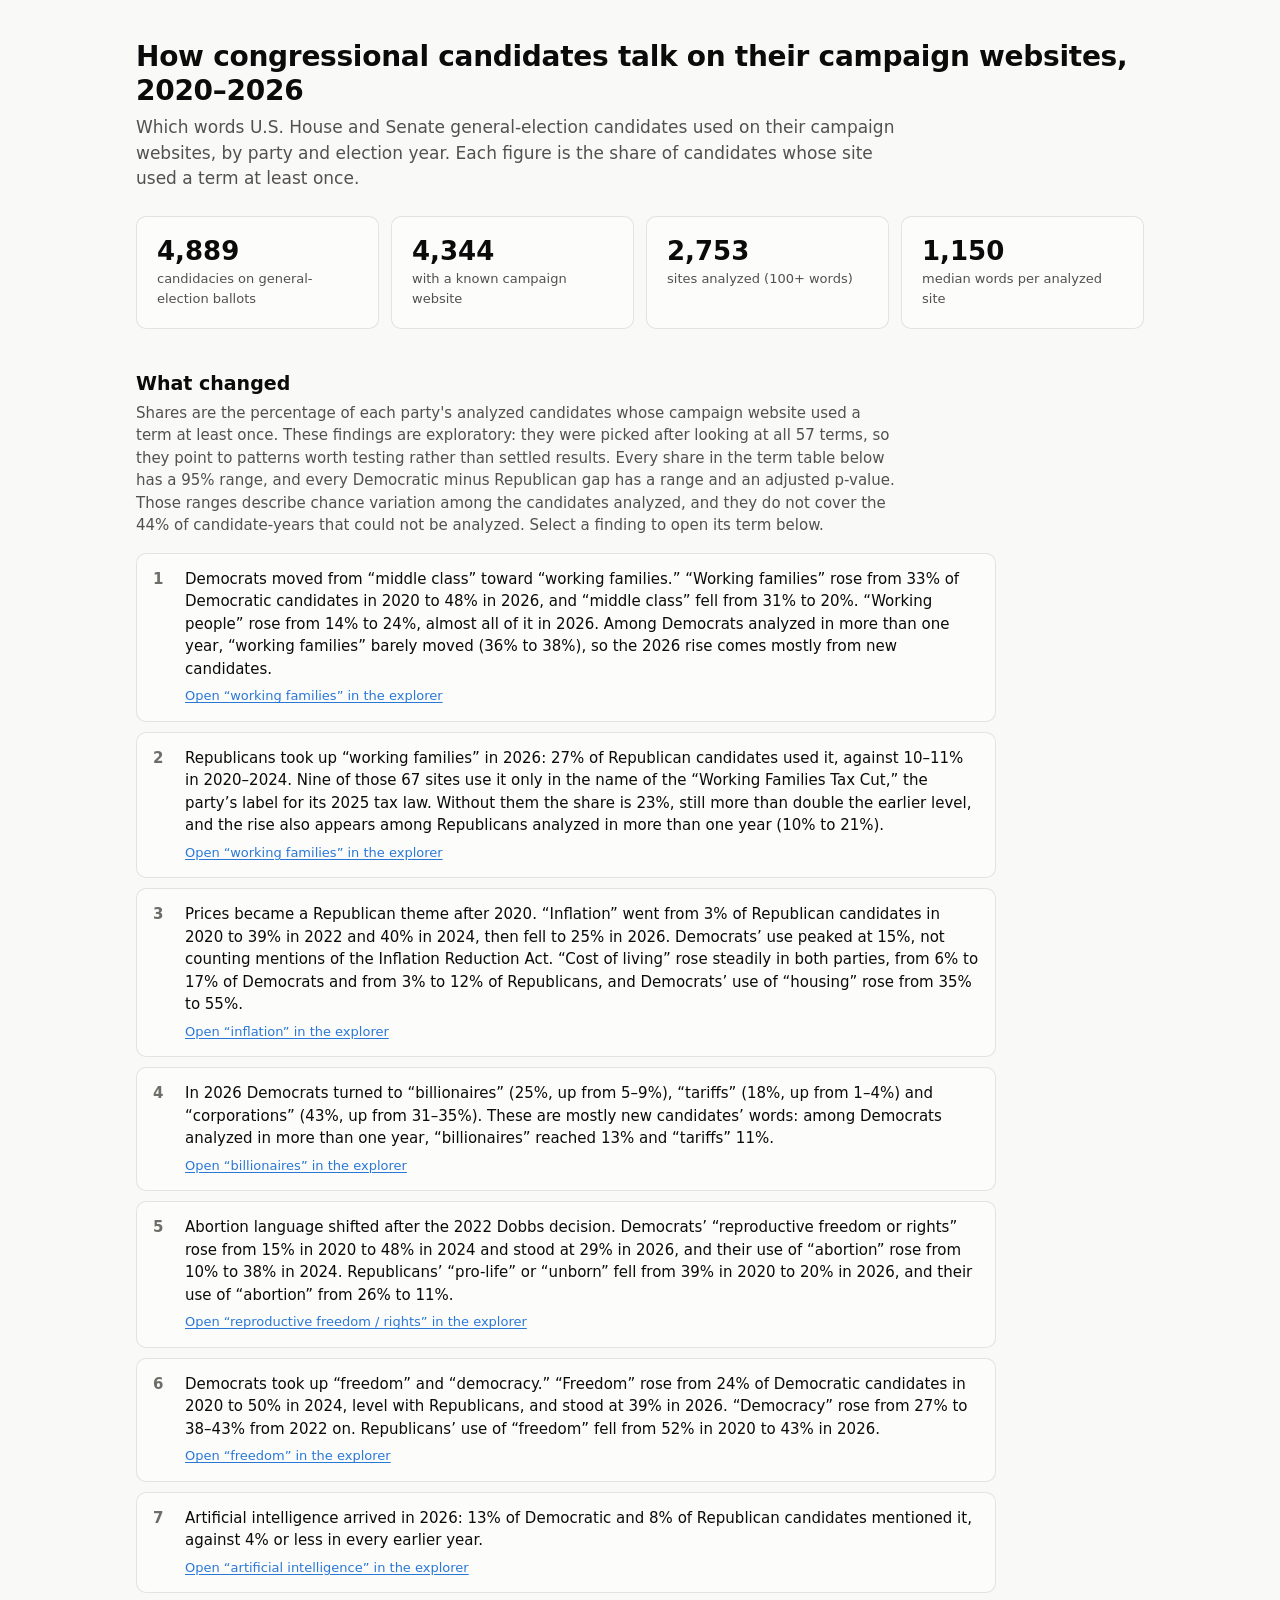
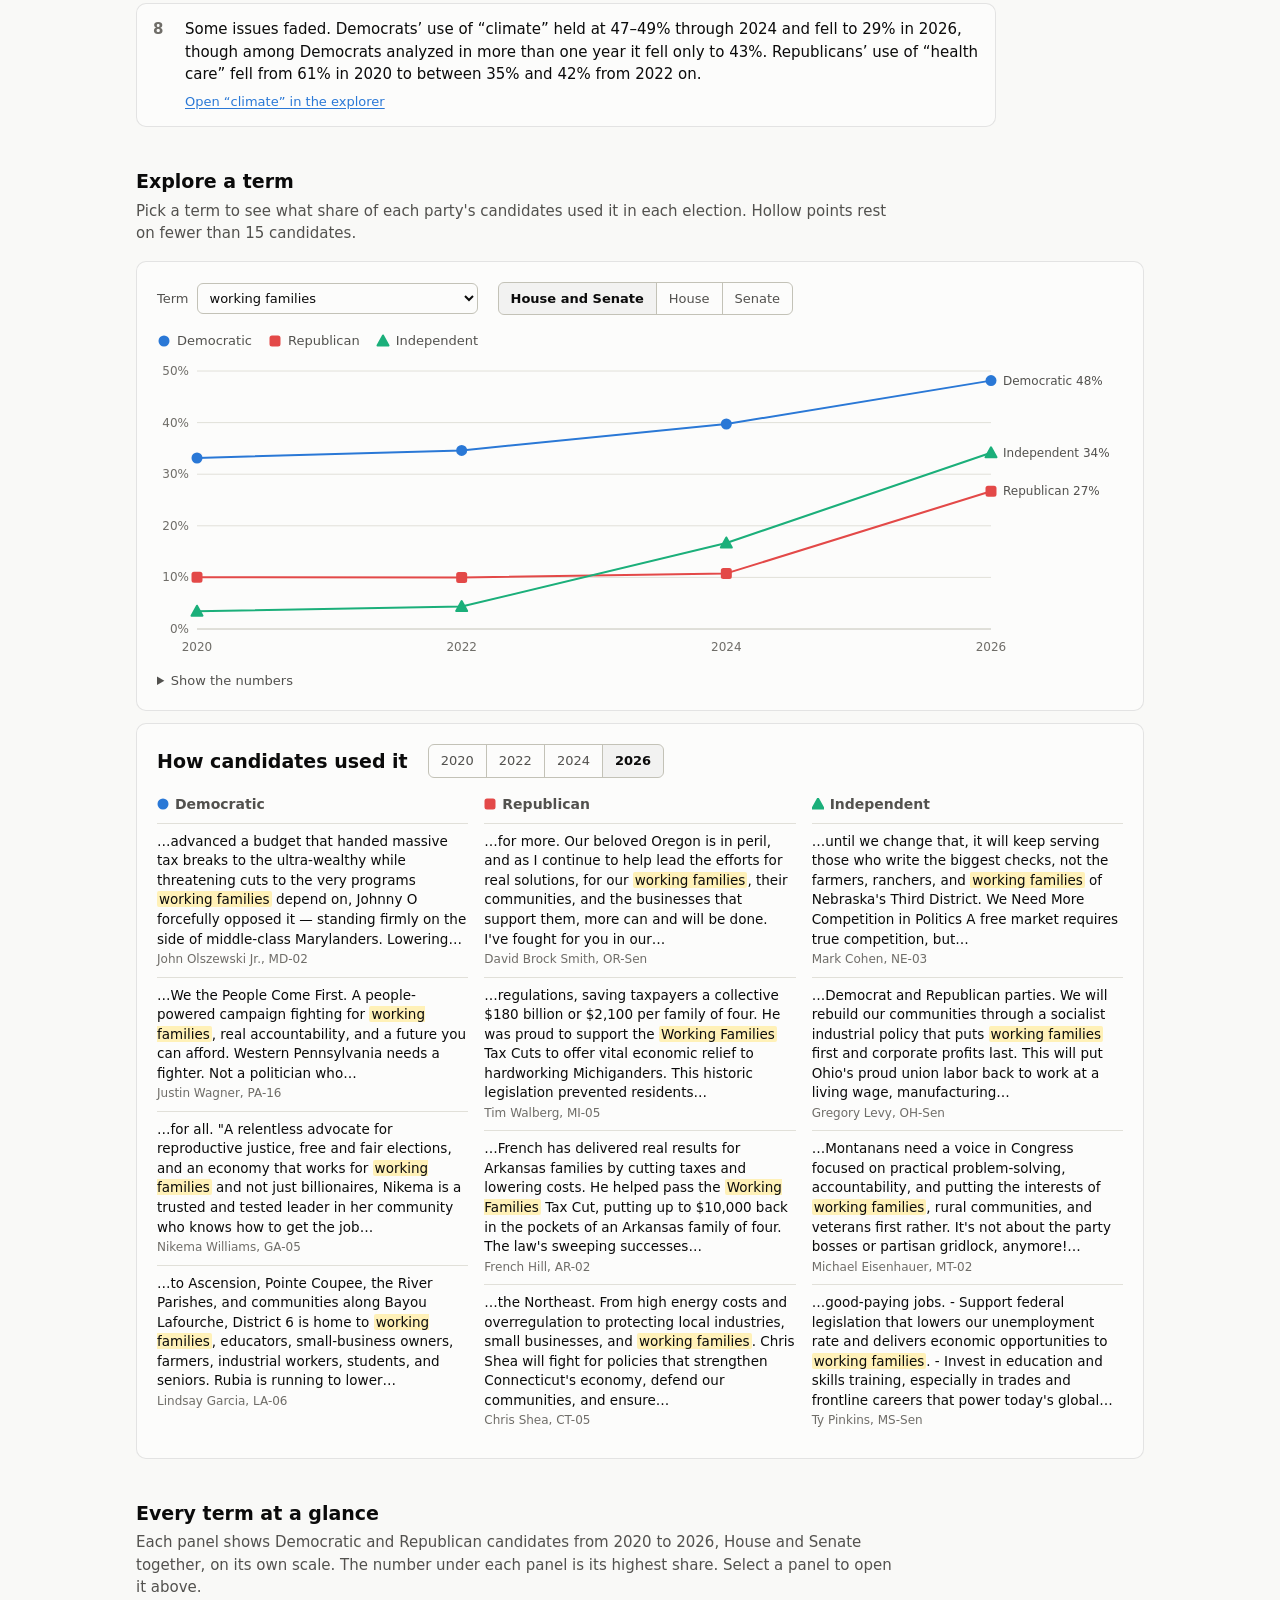
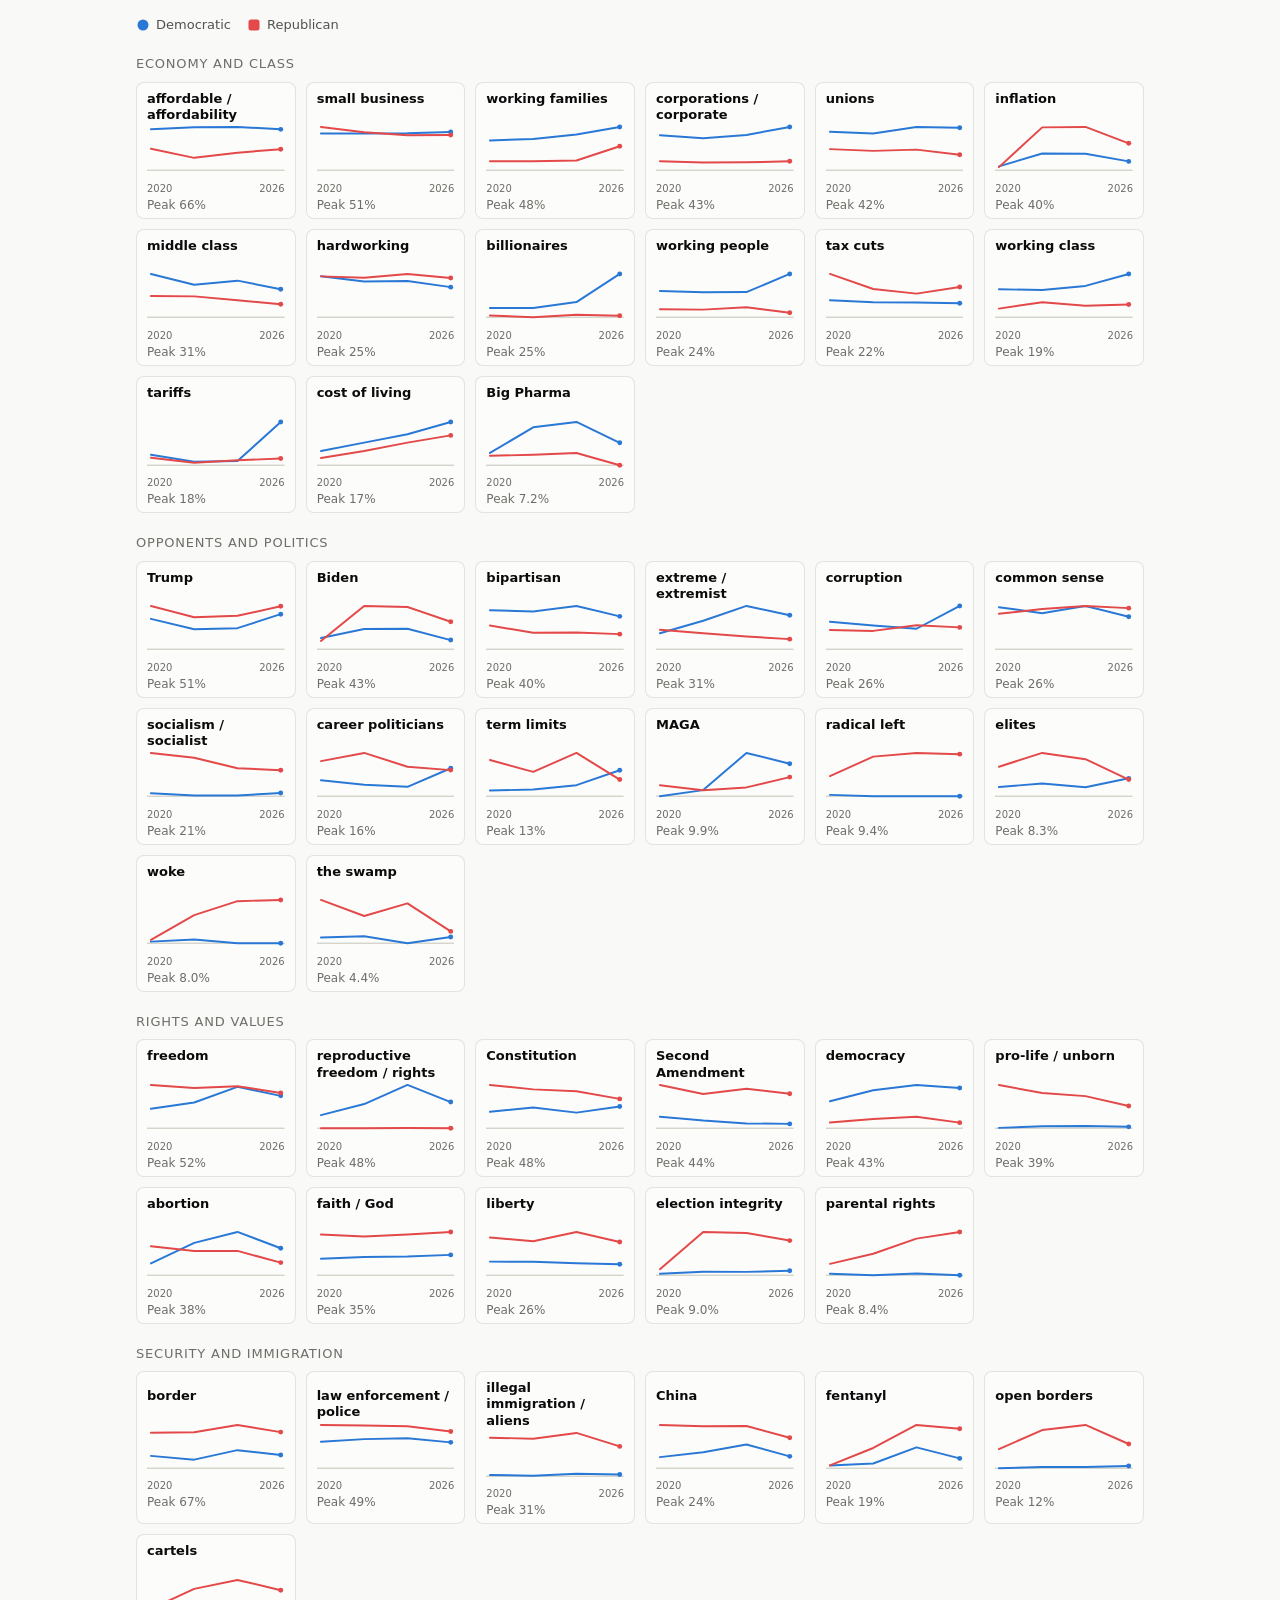
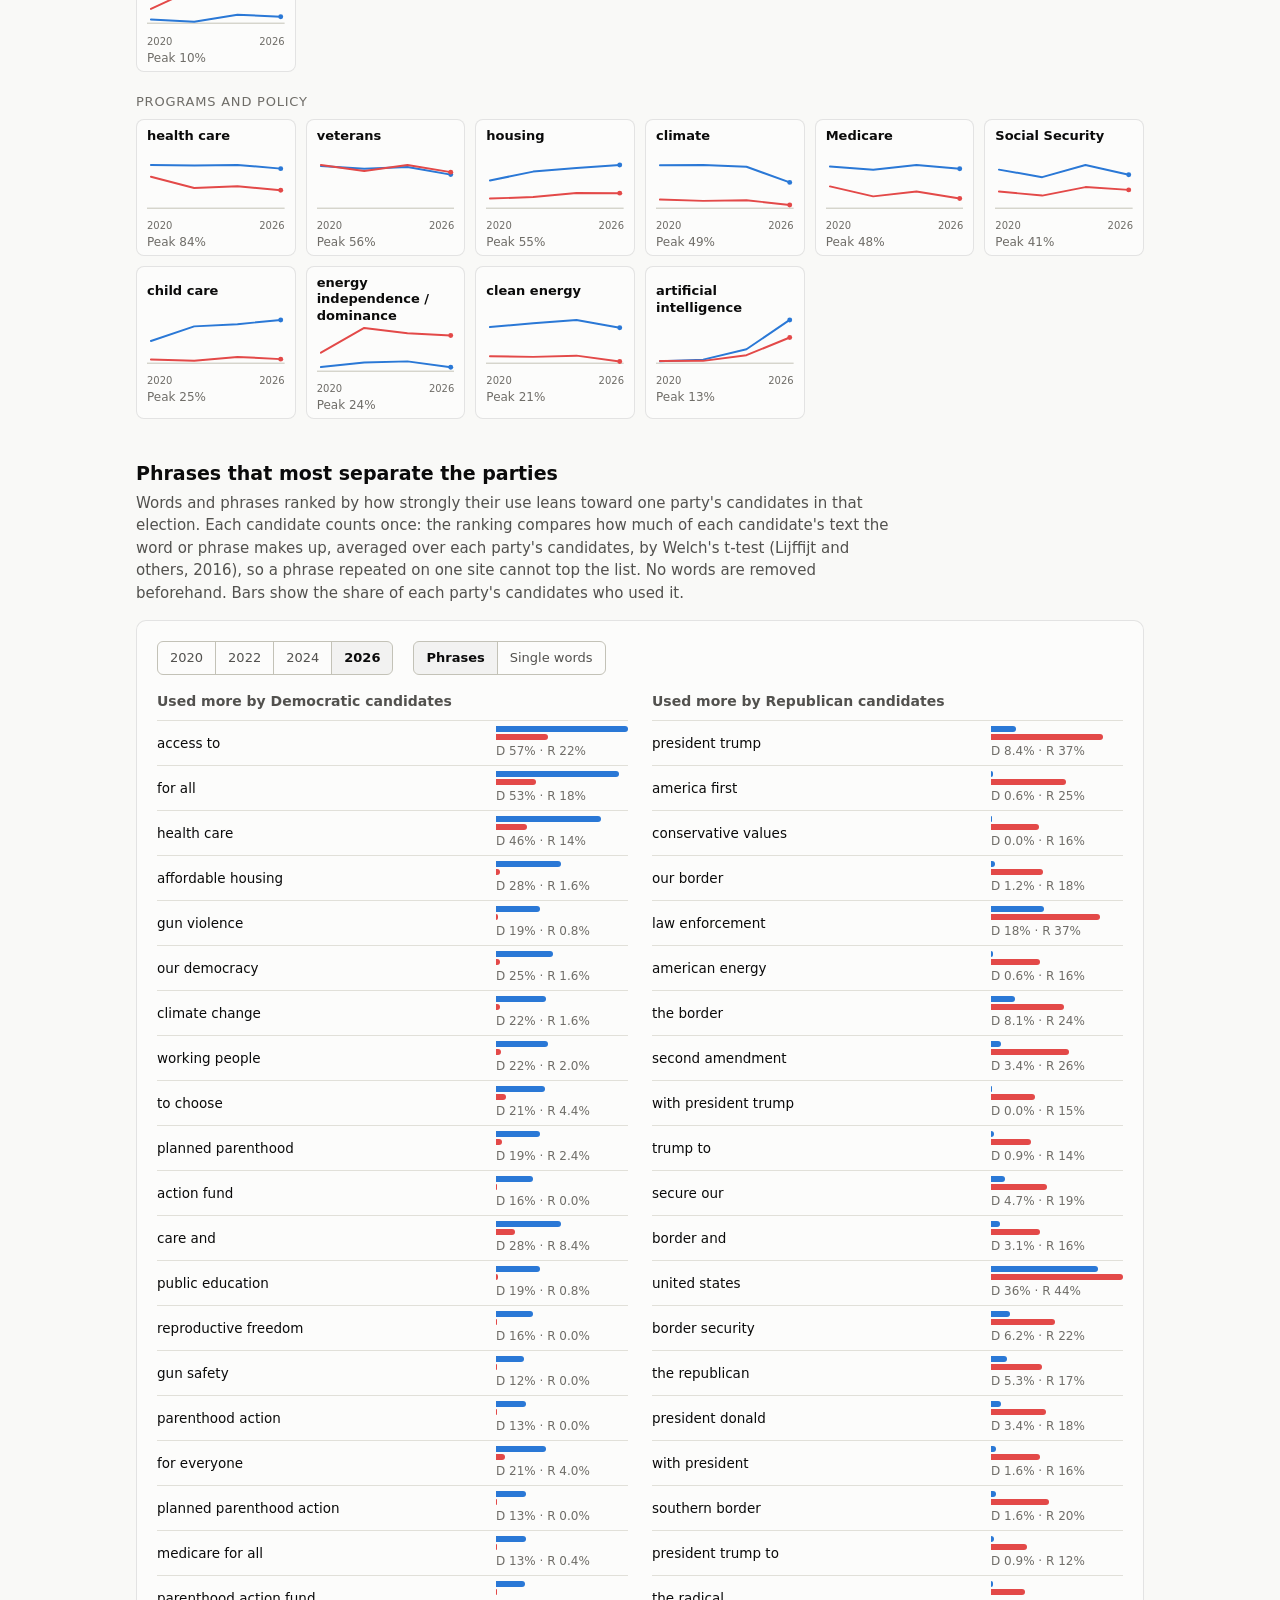
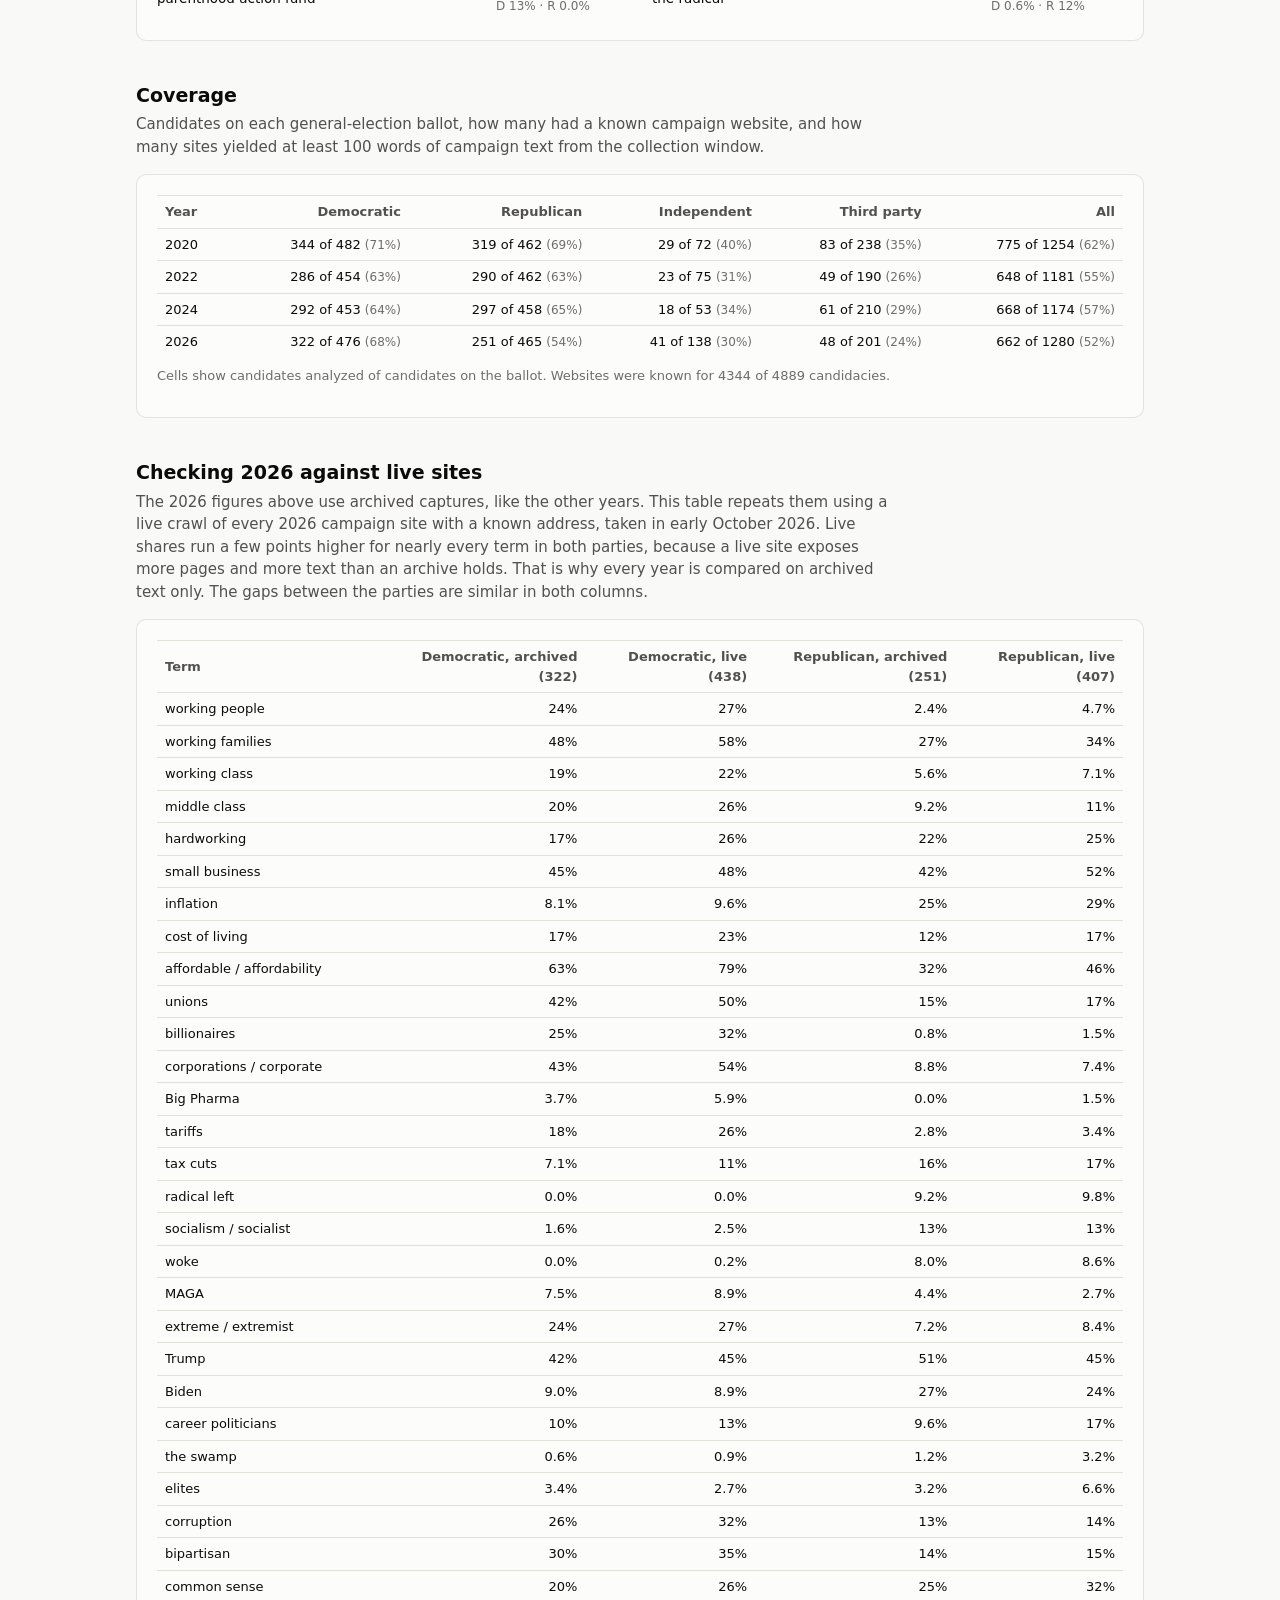
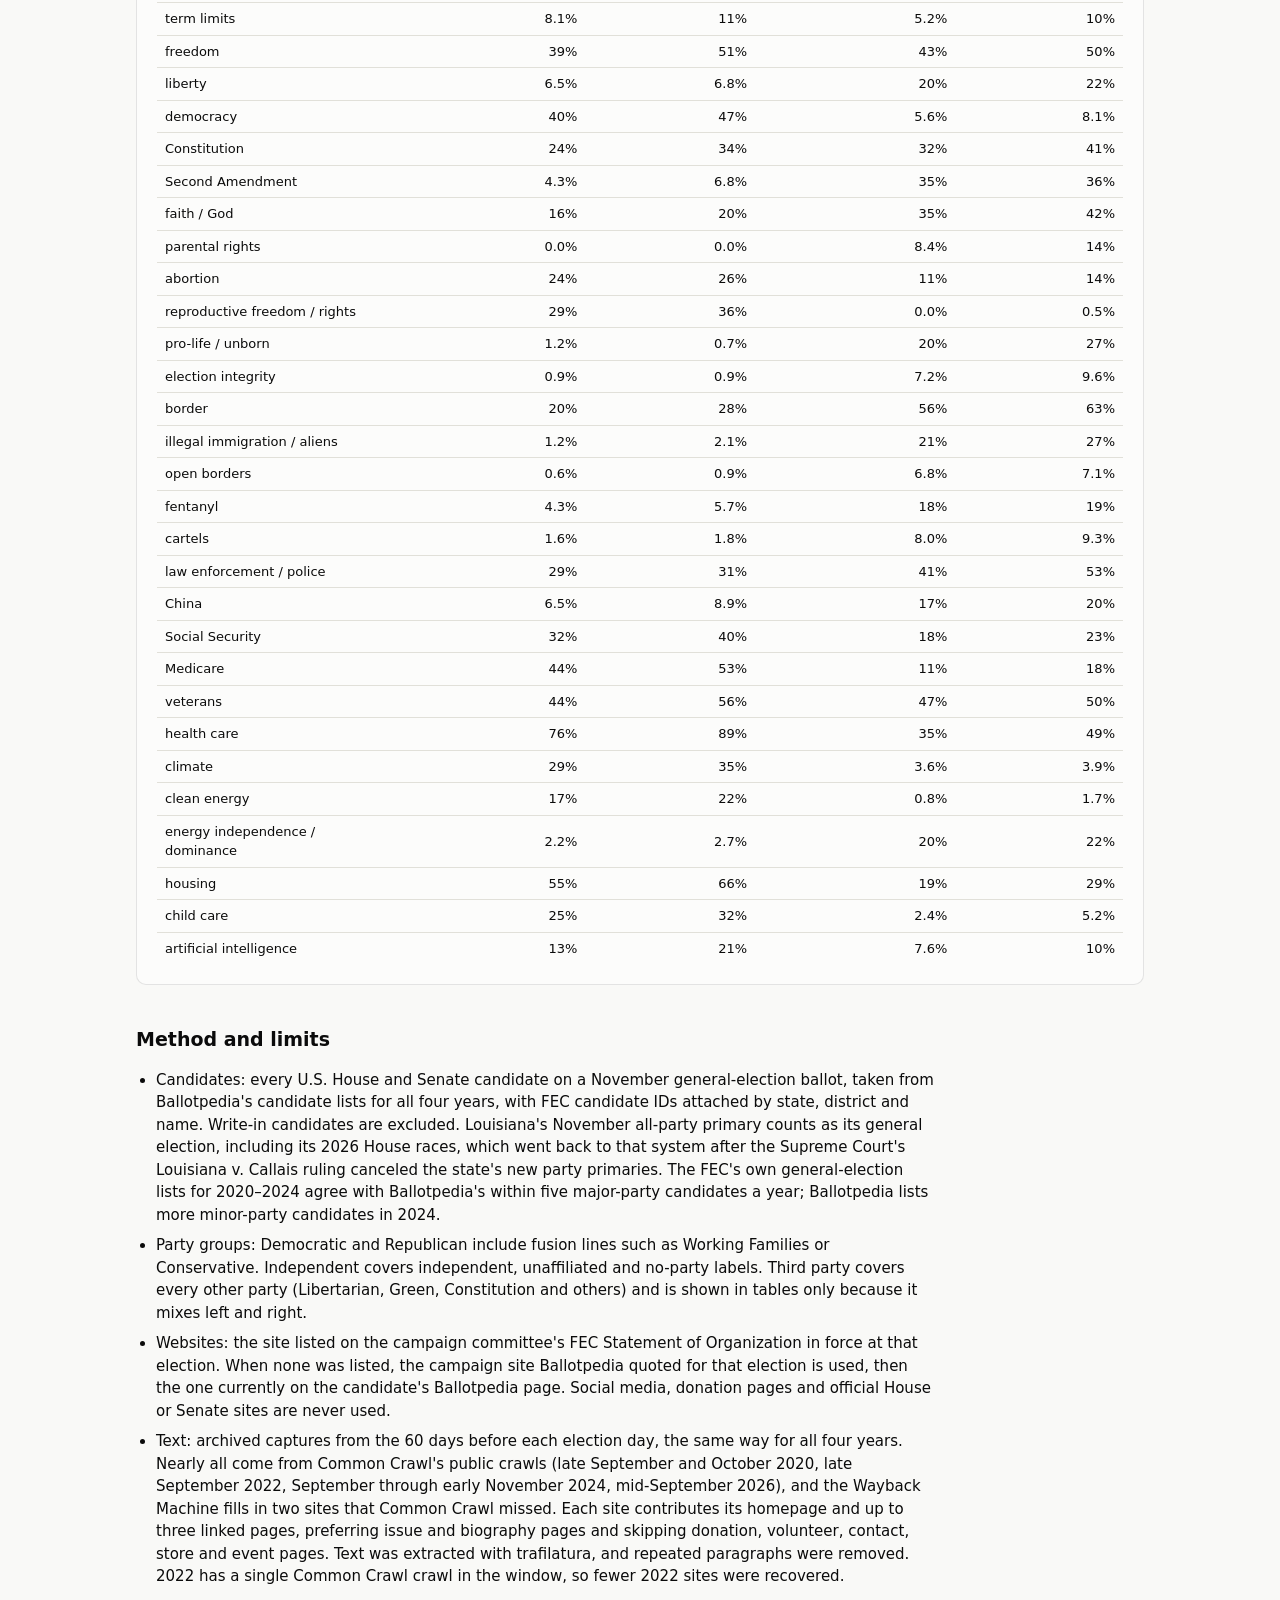
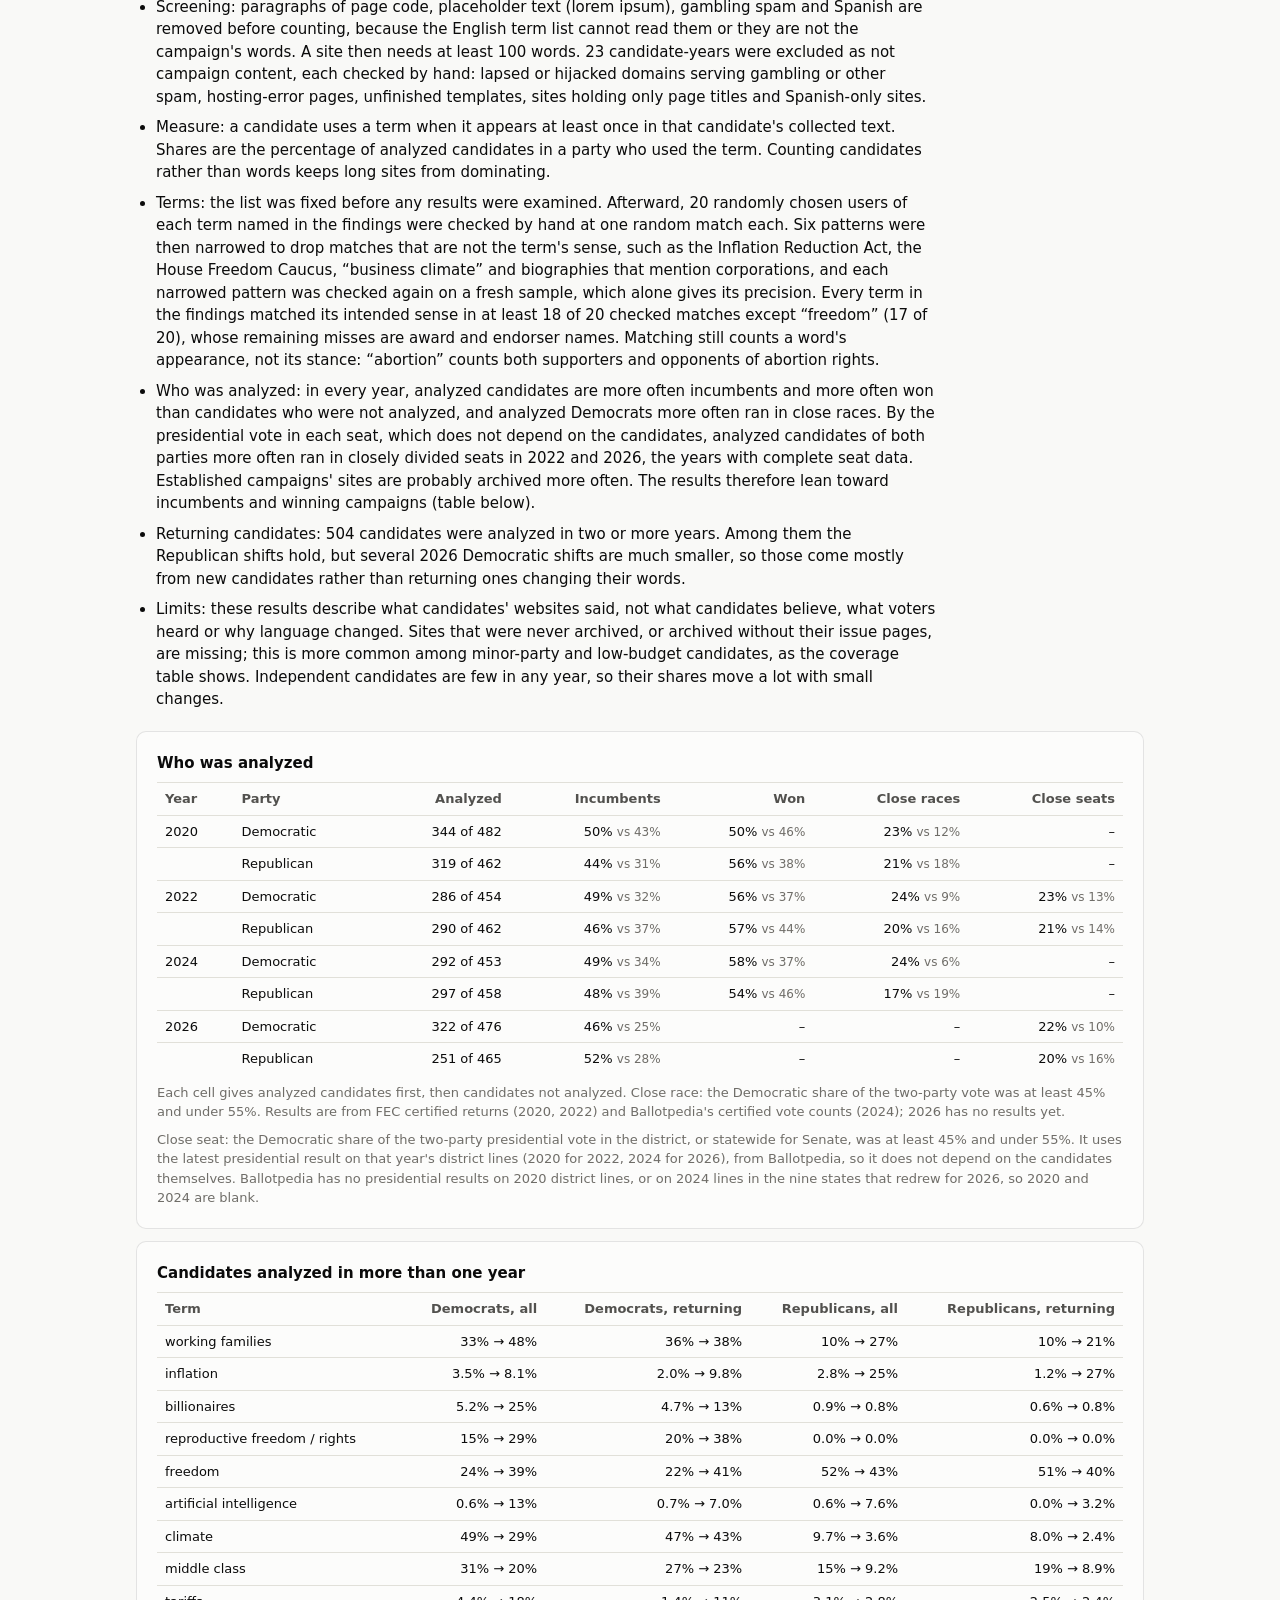
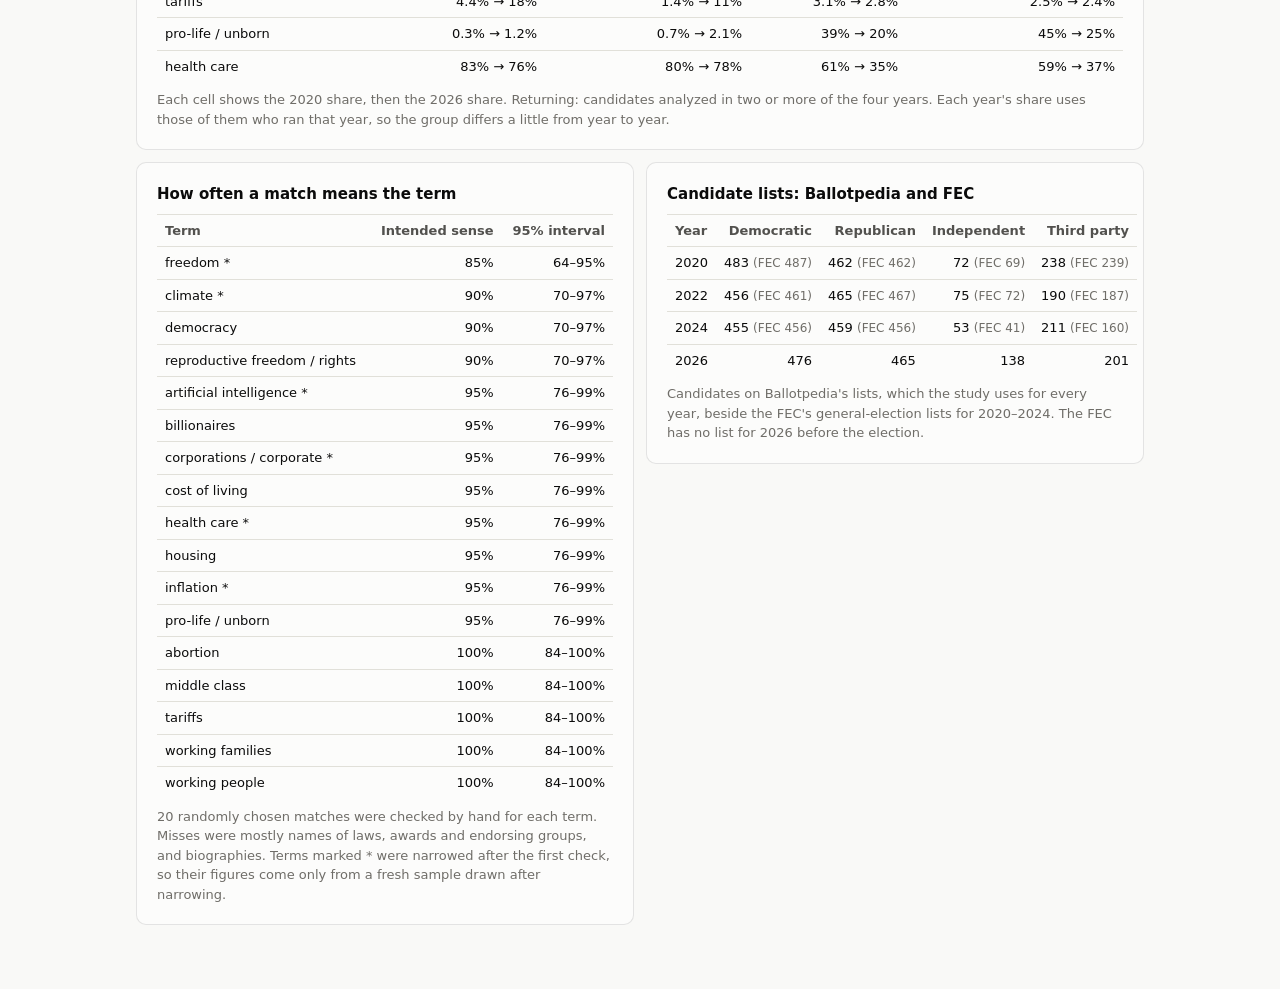
==== commit e6928281: "feat: add intervals, exact gap tests, adjusted p-values and worst-case bounds Wilson intervals for s" ====
--- a/results/report.html
+++ b/results/report.html
@@ -91,6 +91,7 @@
 th { color: var(--ink-2); font-weight: 600; }
 details summary { cursor: pointer; color: var(--ink-2); font-size: 13px; margin-top: 12px; }
 .scroll { overflow-x: auto; }
+.numbers td, .numbers th { white-space: nowrap; }
 ul.method { padding-left: 20px; max-width: 800px; }
 ul.method li { margin-bottom: 8px; }
 .checks { display: grid; grid-template-columns: repeat(2, minmax(0, 1fr)); gap: 12px; margin-top: 20px; align-items: start; }
@@ -117,9 +118,11 @@
   <section class="section">
     <h2>What changed</h2>
     <p class="lede">Shares are the percentage of each party's analyzed candidates whose campaign website used a term at
-    least once. Changes smaller than about 8 points may be noise. These findings are exploratory: they were picked
-    after looking at all 57 terms, so they point to patterns worth testing rather than settled results. Select a
-    finding to open its term below.</p>
+    least once. These findings are exploratory: they were picked after looking at all 57 terms, so they point to
+    patterns worth testing rather than settled results. Every share in the term table below has a 95% range, and
+    every Democratic minus Republican gap has a range and an adjusted p-value. Those ranges describe chance variation
+    among the candidates analyzed, and they do not cover the 44% of candidate-years that could not be analyzed.
+    Select a finding to open its term below.</p>
     <ol class="findings" id="findings"></ol>
   </section>
 
@@ -198,7 +201,7 @@
 </main>
 <div class="tip" id="tip"></div>
 <script>
-const D = {"findings":[{"term":"working families","text":"Democrats moved from “middle class” toward “working families.” “Working families” rose from 33% of Democratic candidates in 2020 to 48% in 2026, and “middle class” fell from 31% to 20%. “Working people” rose from 14% to 24%, almost all of it in 2026. Among Democrats analyzed in more than one year, “working families” barely moved (36% to 38%), so the 2026 rise comes mostly from new candidates."},{"term":"working families","text":"Republicans took up “working families” in 2026: 27% of Republican candidates used it, against 10–11% in 2020–2024. Nine of those 67 sites use it only in the name of the “Working Families Tax Cut,” the party’s label for its 2025 tax law. Without them the share is 23%, still more than double the earlier level, and the rise also appears among Republicans analyzed in more than one year (10% to 21%)."},{"term":"inflation","text":"Prices became a Republican theme after 2020. “Inflation” went from 3% of Republican candidates in 2020 to 39% in 2022 and 40% in 2024, then fell to 25% in 2026. Democrats’ use peaked at 15%, not counting mentions of the Inflation Reduction Act. “Cost of living” rose steadily in both parties, from 6% to 17% of Democrats and from 3% to 12% of Republicans, and Democrats’ use of “housing” rose from 35% to 55%."},{"term":"billionaires","text":"In 2026 Democrats turned to “billionaires” (25%, up from 5–9%), “tariffs” (18%, up from 1–4%) and “corporations” (43%, up from 31–35%). These are mostly new candidates’ words: among Democrats analyzed in more than one year, “billionaires” reached 13% and “tariffs” 11%."},{"term":"reproductive freedom / rights","text":"Abortion language shifted after the 2022 Dobbs decision. Democrats’ “reproductive freedom or rights” rose from 15% in 2020 to 48% in 2024 and stood at 29% in 2026, and their use of “abortion” rose from 10% to 38% in 2024. Republicans’ “pro-life” or “unborn” fell from 39% in 2020 to 20% in 2026, and their use of “abortion” from 26% to 11%."},{"term":"freedom","text":"Democrats took up “freedom” and “democracy.” “Freedom” rose from 24% of Democratic candidates in 2020 to 50% in 2024, level with Republicans, and stood at 39% in 2026. “Democracy” rose from 27% to 38–43% from 2022 on. Republicans’ use of “freedom” fell from 52% in 2020 to 43% in 2026."},{"term":"artificial intelligence","text":"Artificial intelligence arrived in 2026: 13% of Democratic and 8% of Republican candidates mentioned it, against 4% or less in every earlier year."},{"term":"climate","text":"Some issues faded. Democrats’ use of “climate” held at 47–49% through 2024 and fell to 29% in 2026, though among Democrats analyzed in more than one year it fell only to 43%. Republicans’ use of “health care” fell from 61% in 2020 to between 35% and 42% from 2022 on."}],"shares":[{"t":"working people","th":"Economy and class","y":2020,"o":"All","g":"Democratic","u":49,"n":344},{"t":"working people","th":"Economy and class","y":2020,"o":"All","g":"Independent","u":2,"n":29},{"t":"working people","th":"Economy and class","y":2020,"o":"All","g":"Republican","u":14,"n":319},{"t":"working people","th":"Economy and class","y":2020,"o":"All","g":"Third party","u":3,"n":83},{"t":"working people","th":"Economy and class","y":2020,"o":"House","g":"Democratic","u":45,"n":309},{"t":"working people","th":"Economy and class","y":2020,"o":"House","g":"Independent","u":1,"n":17},{"t":"working people","th":"Economy and class","y":2020,"o":"House","g":"Republican","u":13,"n":283},{"t":"working people","th":"Economy and class","y":2020,"o":"House","g":"Third party","u":1,"n":62},{"t":"working people","th":"Economy and class","y":2020,"o":"Senate","g":"Democratic","u":4,"n":35},{"t":"working people","th":"Economy and class","y":2020,"o":"Senate","g":"Independent","u":1,"n":12},{"t":"working people","th":"Economy and class","y":2020,"o":"Senate","g":"Republican","u":1,"n":36},{"t":"working people","th":"Economy and class","y":2020,"o":"Senate","g":"Third party","u":2,"n":21},{"t":"working people","th":"Economy and class","y":2022,"o":"All","g":"Democratic","u":39,"n":286},{"t":"working people","th":"Economy and class","y":2022,"o":"All","g":"Independent","u":2,"n":23},{"t":"working people","th":"Economy and class","y":2022,"o":"All","g":"Republican","u":12,"n":290},{"t":"working people","th":"Economy and class","y":2022,"o":"All","g":"Third party","u":2,"n":49},{"t":"working people","th":"Economy and class","y":2022,"o":"House","g":"Democratic","u":34,"n":261},{"t":"working people","th":"Economy and class","y":2022,"o":"House","g":"Independent","u":2,"n":17},{"t":"working people","th":"Economy and class","y":2022,"o":"House","g":"Republican","u":11,"n":264},{"t":"working people","th":"Economy and class","y":2022,"o":"House","g":"Third party","u":2,"n":33},{"t":"working people","th":"Economy and class","y":2022,"o":"Senate","g":"Democratic","u":5,"n":25},{"t":"working people","th":"Economy and class","y":2022,"o":"Senate","g":"Independent","u":0,"n":6},{"t":"working people","th":"Economy and class","y":2022,"o":"Senate","g":"Republican","u":1,"n":26},{"t":"working people","th":"Economy and class","y":2022,"o":"Senate","g":"Third party","u":0,"n":16},{"t":"working people","th":"Economy and class","y":2024,"o":"All","g":"Democratic","u":40,"n":292},{"t":"working people","th":"Economy and class","y":2024,"o":"All","g":"Independent","u":1,"n":18},{"t":"working people","th":"Economy and class","y":2024,"o":"All","g":"Republican","u":16,"n":297},{"t":"working people","th":"Economy and class","y":2024,"o":"All","g":"Third party","u":2,"n":61},{"t":"working people","th":"Economy and class","y":2024,"o":"House","g":"Democratic","u":36,"n":263},{"t":"working people","th":"Economy and class","y":2024,"o":"House","g":"Independent","u":1,"n":13},{"t":"working people","th":"Economy and class","y":2024,"o":"House","g":"Republican","u":15,"n":278},{"t":"working people","th":"Economy and class","y":2024,"o":"House","g":"Third party","u":0,"n":43},{"t":"working people","th":"Economy and class","y":2024,"o":"Senate","g":"Democratic","u":4,"n":29},{"t":"working people","th":"Economy and class","y":2024,"o":"Senate","g":"Independent","u":0,"n":5},{"t":"working people","th":"Economy and class","y":2024,"o":"Senate","g":"Republican","u":1,"n":19},{"t":"working people","th":"Economy and class","y":2024,"o":"Senate","g":"Third party","u":2,"n":18},{"t":"working people","th":"Economy and class","y":2026,"o":"All","g":"Democratic","u":76,"n":322},{"t":"working people","th":"Economy and class","y":2026,"o":"All","g":"Independent","u":12,"n":41},{"t":"working people","th":"Economy and class","y":2026,"o":"All","g":"Republican","u":6,"n":251},{"t":"working people","th":"Economy and class","y":2026,"o":"All","g":"Third party","u":10,"n":48},{"t":"working people","th":"Economy and class","y":2026,"o":"House","g":"Democratic","u":67,"n":300},{"t":"working people","th":"Economy and class","y":2026,"o":"House","g":"Independent","u":9,"n":33},{"t":"working people","th":"Economy and class","y":2026,"o":"House","g":"Republican","u":6,"n":227},{"t":"working people","th":"Economy and class","y":2026,"o":"House","g":"Third party","u":6,"n":35},{"t":"working people","th":"Economy and class","y":2026,"o":"Senate","g":"Democratic","u":9,"n":22},{"t":"working people","th":"Economy and class","y":2026,"o":"Senate","g":"Independent","u":3,"n":8},{"t":"working people","th":"Economy and class","y":2026,"o":"Senate","g":"Republican","u":0,"n":24},{"t":"working people","th":"Economy and class","y":2026,"o":"Senate","g":"Third party","u":4,"n":13},{"t":"working families","th":"Economy and class","y":2020,"o":"All","g":"Democratic","u":114,"n":344},{"t":"working families","th":"Economy and class","y":2020,"o":"All","g":"Independent","u":1,"n":29},{"t":"working families","th":"Economy and class","y":2020,"o":"All","g":"Republican","u":32,"n":319},{"t":"working families","th":"Economy and class","y":2020,"o":"All","g":"Third party","u":3,"n":83},{"t":"working families","th":"Economy and class","y":2020,"o":"House","g":"Democratic","u":109,"n":309},{"t":"working families","th":"Economy and class","y":2020,"o":"House","g":"Independent","u":0,"n":17},{"t":"working families","th":"Economy and class","y":2020,"o":"House","g":"Republican","u":29,"n":283},{"t":"working families","th":"Economy and class","y":2020,"o":"House","g":"Third party","u":2,"n":62},{"t":"working families","th":"Economy and class","y":2020,"o":"Senate","g":"Democratic","u":5,"n":35},{"t":"working families","th":"Economy and class","y":2020,"o":"Senate","g":"Independent","u":1,"n":12},{"t":"working families","th":"Economy and class","y":2020,"o":"Senate","g":"Republican","u":3,"n":36},{"t":"working families","th":"Economy and class","y":2020,"o":"Senate","g":"Third party","u":1,"n":21},{"t":"working families","th":"Economy and class","y":2022,"o":"All","g":"Democratic","u":99,"n":286},{"t":"working families","th":"Economy and class","y":2022,"o":"All","g":"Independent","u":1,"n":23},{"t":"working families","th":"Economy and class","y":2022,"o":"All","g":"Republican","u":29,"n":290},{"t":"working families","th":"Economy and class","y":2022,"o":"All","g":"Third party","u":1,"n":49},{"t":"working families","th":"Economy and class","y":2022,"o":"House","g":"Democratic","u":87,"n":261},{"t":"working families","th":"Economy and class","y":2022,"o":"House","g":"Independent","u":0,"n":17},{"t":"working families","th":"Economy and class","y":2022,"o":"House","g":"Republican","u":25,"n":264},{"t":"working families","th":"Economy and class","y":2022,"o":"House","g":"Third party","u":0,"n":33},{"t":"working families","th":"Economy and class","y":2022,"o":"Senate","g":"Democratic","u":12,"n":25},{"t":"working families","th":"Economy and class","y":2022,"o":"Senate","g":"Independent","u":1,"n":6},{"t":"working families","th":"Economy and class","y":2022,"o":"Senate","g":"Republican","u":4,"n":26},{"t":"working families","th":"Economy and class","y":2022,"o":"Senate","g":"Third party","u":1,"n":16},{"t":"working families","th":"Economy and class","y":2024,"o":"All","g":"Democratic","u":116,"n":292},{"t":"working families","th":"Economy and class","y":2024,"o":"All","g":"Independent","u":3,"n":18},{"t":"working families","th":"Economy and class","y":2024,"o":"All","g":"Republican","u":32,"n":297},{"t":"working families","th":"Economy and class","y":2024,"o":"All","g":"Third party","u":3,"n":61},{"t":"working families","th":"Economy and class","y":2024,"o":"House","g":"Democratic","u":108,"n":263},{"t":"working families","th":"Economy and class","y":2024,"o":"House","g":"Independent","u":2,"n":13},{"t":"working families","th":"Economy and class","y":2024,"o":"House","g":"Republican","u":29,"n":278},{"t":"working families","th":"Economy and class","y":2024,"o":"House","g":"Third party","u":1,"n":43},{"t":"working families","th":"Economy and class","y":2024,"o":"Senate","g":"Democratic","u":8,"n":29},{"t":"working families","th":"Economy and class","y":2024,"o":"Senate","g":"Independent","u":1,"n":5},{"t":"working families","th":"Economy and class","y":2024,"o":"Senate","g":"Republican","u":3,"n":19},{"t":"working families","th":"Economy and class","y":2024,"o":"Senate","g":"Third party","u":2,"n":18},{"t":"working families","th":"Economy and class","y":2026,"o":"All","g":"Democratic","u":155,"n":322},{"t":"working families","th":"Economy and class","y":2026,"o":"All","g":"Independent","u":14,"n":41},{"t":"working families","th":"Economy and class","y":2026,"o":"All","g":"Republican","u":67,"n":251},{"t":"working families","th":"Economy and class","y":2026,"o":"All","g":"Third party","u":7,"n":48},{"t":"working families","th":"Economy and class","y":2026,"o":"House","g":"Democratic","u":146,"n":300},{"t":"working families","th":"Economy and class","y":2026,"o":"House","g":"Independent","u":10,"n":33},{"t":"working families","th":"Economy and class","y":2026,"o":"House","g":"Republican","u":59,"n":227},{"t":"working families","th":"Economy and class","y":2026,"o":"House","g":"Third party","u":4,"n":35},{"t":"working families","th":"Economy and class","y":2026,"o":"Senate","g":"Democratic","u":9,"n":22},{"t":"working families","th":"Economy and class","y":2026,"o":"Senate","g":"Independent","u":4,"n":8},{"t":"working families","th":"Economy and class","y":2026,"o":"Senate","g":"Republican","u":8,"n":24},{"t":"working families","th":"Economy and class","y":2026,"o":"Senate","g":"Third party","u":3,"n":13},{"t":"working class","th":"Economy and class","y":2020,"o":"All","g":"Democratic","u":42,"n":344},{"t":"working class","th":"Economy and class","y":2020,"o":"All","g":"Independent","u":0,"n":29},{"t":"working class","th":"Economy and class","y":2020,"o":"All","g":"Republican","u":12,"n":319},{"t":"working class","th":"Economy and class","y":2020,"o":"All","g":"Third party","u":6,"n":83},{"t":"working class","th":"Economy and class","y":2020,"o":"House","g":"Democratic","u":38,"n":309},{"t":"working class","th":"Economy and class","y":2020,"o":"House","g":"Independent","u":0,"n":17},{"t":"working class","th":"Economy and class","y":2020,"o":"House","g":"Republican","u":10,"n":283},{"t":"working class","th":"Economy and class","y":2020,"o":"House","g":"Third party","u":5,"n":62},{"t":"working class","th":"Economy and class","y":2020,"o":"Senate","g":"Democratic","u":4,"n":35},{"t":"working class","th":"Economy and class","y":2020,"o":"Senate","g":"Independent","u":0,"n":12},{"t":"working class","th":"Economy and class","y":2020,"o":"Senate","g":"Republican","u":2,"n":36},{"t":"working class","th":"Economy and class","y":2020,"o":"Senate","g":"Third party","u":1,"n":21},{"t":"working class","th":"Economy and class","y":2022,"o":"All","g":"Democratic","u":34,"n":286},{"t":"working class","th":"Economy and class","y":2022,"o":"All","g":"Independent","u":1,"n":23},{"t":"working class","th":"Economy and class","y":2022,"o":"All","g":"Republican","u":19,"n":290},{"t":"working class","th":"Economy and class","y":2022,"o":"All","g":"Third party","u":5,"n":49},{"t":"working class","th":"Economy and class","y":2022,"o":"House","g":"Democratic","u":31,"n":261},{"t":"working class","th":"Economy and class","y":2022,"o":"House","g":"Independent","u":1,"n":17},{"t":"working class","th":"Economy and class","y":2022,"o":"House","g":"Republican","u":17,"n":264},{"t":"working class","th":"Economy and class","y":2022,"o":"House","g":"Third party","u":4,"n":33},{"t":"working class","th":"Economy and class","y":2022,"o":"Senate","g":"Democratic","u":3,"n":25},{"t":"working class","th":"Economy and class","y":2022,"o":"Senate","g":"Independent","u":0,"n":6},{"t":"working class","th":"Economy and class","y":2022,"o":"Senate","g":"Republican","u":2,"n":26},{"t":"working class","th":"Economy and class","y":2022,"o":"Senate","g":"Third party","u":1,"n":16},{"t":"working class","th":"Economy and class","y":2024,"o":"All","g":"Democratic","u":40,"n":292},{"t":"working class","th":"Economy and class","y":2024,"o":"All","g":"Independent","u":5,"n":18},{"t":"working class","th":"Economy and class","y":2024,"o":"All","g":"Republican","u":15,"n":297},{"t":"working class","th":"Economy and class","y":2024,"o":"All","g":"Third party","u":3,"n":61},{"t":"working class","th":"Economy and class","y":2024,"o":"House","g":"Democratic","u":33,"n":263},{"t":"working class","th":"Economy and class","y":2024,"o":"House","g":"Independent","u":4,"n":13},{"t":"working class","th":"Economy and class","y":2024,"o":"House","g":"Republican","u":13,"n":278},{"t":"working class","th":"Economy and class","y":2024,"o":"House","g":"Third party","u":1,"n":43},{"t":"working class","th":"Economy and class","y":2024,"o":"Senate","g":"Democratic","u":7,"n":29},{"t":"working class","th":"Economy and class","y":2024,"o":"Senate","g":"Independent","u":1,"n":5},{"t":"working class","th":"Economy and class","y":2024,"o":"Senate","g":"Republican","u":2,"n":19},{"t":"working class","th":"Economy and class","y":2024,"o":"Senate","g":"Third party","u":2,"n":18},{"t":"working class","th":"Economy and class","y":2026,"o":"All","g":"Democratic","u":61,"n":322},{"t":"working class","th":"Economy and class","y":2026,"o":"All","g":"Independent","u":9,"n":41},{"t":"working class","th":"Economy and class","y":2026,"o":"All","g":"Republican","u":14,"n":251},{"t":"working class","th":"Economy and class","y":2026,"o":"All","g":"Third party","u":7,"n":48},{"t":"working class","th":"Economy and class","y":2026,"o":"House","g":"Democratic","u":57,"n":300},{"t":"working class","th":"Economy and class","y":2026,"o":"House","g":"Independent","u":8,"n":33},{"t":"working class","th":"Economy and class","y":2026,"o":"House","g":"Republican","u":12,"n":227},{"t":"working class","th":"Economy and class","y":2026,"o":"House","g":"Third party","u":2,"n":35},{"t":"working class","th":"Economy and class","y":2026,"o":"Senate","g":"Democratic","u":4,"n":22},{"t":"working class","th":"Economy and class","y":2026,"o":"Senate","g":"Independent","u":1,"n":8},{"t":"working class","th":"Economy and class","y":2026,"o":"Senate","g":"Republican","u":2,"n":24},{"t":"working class","th":"Economy and class","y":2026,"o":"Senate","g":"Third party","u":5,"n":13},{"t":"middle class","th":"Economy and class","y":2020,"o":"All","g":"Democratic","u":106,"n":344},{"t":"middle class","th":"Economy and class","y":2020,"o":"All","g":"Independent","u":5,"n":29},{"t":"middle class","th":"Economy and class","y":2020,"o":"All","g":"Republican","u":48,"n":319},{"t":"middle class","th":"Economy and class","y":2020,"o":"All","g":"Third party","u":5,"n":83},{"t":"middle class","th":"Economy and class","y":2020,"o":"House","g":"Democratic","u":96,"n":309},{"t":"middle class","th":"Economy and class","y":2020,"o":"House","g":"Independent","u":4,"n":17},{"t":"middle class","th":"Economy and class","y":2020,"o":"House","g":"Republican","u":39,"n":283},{"t":"middle class","th":"Economy and class","y":2020,"o":"House","g":"Third party","u":3,"n":62},{"t":"middle class","th":"Economy and class","y":2020,"o":"Senate","g":"Democratic","u":10,"n":35},{"t":"middle class","th":"Economy and class","y":2020,"o":"Senate","g":"Independent","u":1,"n":12},{"t":"middle class","th":"Economy and class","y":2020,"o":"Senate","g":"Republican","u":9,"n":36},{"t":"middle class","th":"Economy and class","y":2020,"o":"Senate","g":"Third party","u":2,"n":21},{"t":"middle class","th":"Economy and class","y":2022,"o":"All","g":"Democratic","u":66,"n":286},{"t":"middle class","th":"Economy and class","y":2022,"o":"All","g":"Independent","u":1,"n":23},{"t":"middle class","th":"Economy and class","y":2022,"o":"All","g":"Republican","u":43,"n":290},{"t":"middle class","th":"Economy and class","y":2022,"o":"All","g":"Third party","u":5,"n":49},{"t":"middle class","th":"Economy and class","y":2022,"o":"House","g":"Democratic","u":59,"n":261},{"t":"middle class","th":"Economy and class","y":2022,"o":"House","g":"Independent","u":1,"n":17},{"t":"middle class","th":"Economy and class","y":2022,"o":"House","g":"Republican","u":42,"n":264},{"t":"middle class","th":"Economy and class","y":2022,"o":"House","g":"Third party","u":3,"n":33},{"t":"middle class","th":"Economy and class","y":2022,"o":"Senate","g":"Democratic","u":7,"n":25},{"t":"middle class","th":"Economy and class","y":2022,"o":"Senate","g":"Independent","u":0,"n":6},{"t":"middle class","th":"Economy and class","y":2022,"o":"Senate","g":"Republican","u":1,"n":26},{"t":"middle class","th":"Economy and class","y":2022,"o":"Senate","g":"Third party","u":2,"n":16},{"t":"middle class","th":"Economy and class","y":2024,"o":"All","g":"Democratic","u":76,"n":292},{"t":"middle class","th":"Economy and class","y":2024,"o":"All","g":"Independent","u":4,"n":18},{"t":"middle class","th":"Economy and class","y":2024,"o":"All","g":"Republican","u":36,"n":297},{"t":"middle class","th":"Economy and class","y":2024,"o":"All","g":"Third party","u":5,"n":61},{"t":"middle class","th":"Economy and class","y":2024,"o":"House","g":"Democratic","u":69,"n":263},{"t":"middle class","th":"Economy and class","y":2024,"o":"House","g":"Independent","u":3,"n":13},{"t":"middle class","th":"Economy and class","y":2024,"o":"House","g":"Republican","u":36,"n":278},{"t":"middle class","th":"Economy and class","y":2024,"o":"House","g":"Third party","u":2,"n":43},{"t":"middle class","th":"Economy and class","y":2024,"o":"Senate","g":"Democratic","u":7,"n":29},{"t":"middle class","th":"Economy and class","y":2024,"o":"Senate","g":"Independent","u":1,"n":5},{"t":"middle class","th":"Economy and class","y":2024,"o":"Senate","g":"Republican","u":0,"n":19},{"t":"middle class","th":"Economy and class","y":2024,"o":"Senate","g":"Third party","u":3,"n":18},{"t":"middle class","th":"Economy and class","y":2026,"o":"All","g":"Democratic","u":64,"n":322},{"t":"middle class","th":"Economy and class","y":2026,"o":"All","g":"Independent","u":10,"n":41},{"t":"middle class","th":"Economy and class","y":2026,"o":"All","g":"Republican","u":23,"n":251},{"t":"middle class","th":"Economy and class","y":2026,"o":"All","g":"Third party","u":4,"n":48},{"t":"middle class","th":"Economy and class","y":2026,"o":"House","g":"Democratic","u":61,"n":300},{"t":"middle class","th":"Economy and class","y":2026,"o":"House","g":"Independent","u":9,"n":33},{"t":"middle class","th":"Economy and class","y":2026,"o":"House","g":"Republican","u":21,"n":227},{"t":"middle class","th":"Economy and class","y":2026,"o":"House","g":"Third party","u":3,"n":35},{"t":"middle class","th":"Economy and class","y":2026,"o":"Senate","g":"Democratic","u":3,"n":22},{"t":"middle class","th":"Economy and class","y":2026,"o":"Senate","g":"Independent","u":1,"n":8},{"t":"middle class","th":"Economy and class","y":2026,"o":"Senate","g":"Republican","u":2,"n":24},{"t":"middle class","th":"Economy and class","y":2026,"o":"Senate","g":"Third party","u":1,"n":13},{"t":"hardworking","th":"Economy and class","y":2020,"o":"All","g":"Democratic","u":80,"n":344},{"t":"hardworking","th":"Economy and class","y":2020,"o":"All","g":"Independent","u":2,"n":29},{"t":"hardworking","th":"Economy and class","y":2020,"o":"All","g":"Republican","u":74,"n":319},{"t":"hardworking","th":"Economy and class","y":2020,"o":"All","g":"Third party","u":4,"n":83},{"t":"hardworking","th":"Economy and class","y":2020,"o":"House","g":"Democratic","u":71,"n":309},{"t":"hardworking","th":"Economy and class","y":2020,"o":"House","g":"Independent","u":1,"n":17},{"t":"hardworking","th":"Economy and class","y":2020,"o":"House","g":"Republican","u":68,"n":283},{"t":"hardworking","th":"Economy and class","y":2020,"o":"House","g":"Third party","u":3,"n":62},{"t":"hardworking","th":"Economy and class","y":2020,"o":"Senate","g":"Democratic","u":9,"n":35},{"t":"hardworking","th":"Economy and class","y":2020,"o":"Senate","g":"Independent","u":1,"n":12},{"t":"hardworking","th":"Economy and class","y":2020,"o":"Senate","g":"Republican","u":6,"n":36},{"t":"hardworking","th":"Economy and class","y":2020,"o":"Senate","g":"Third party","u":1,"n":21},{"t":"hardworking","th":"Economy and class","y":2022,"o":"All","g":"Democratic","u":58,"n":286},{"t":"hardworking","th":"Economy and class","y":2022,"o":"All","g":"Independent","u":3,"n":23},{"t":"hardworking","th":"Economy and class","y":2022,"o":"All","g":"Republican","u":65,"n":290},{"t":"hardworking","th":"Economy and class","y":2022,"o":"All","g":"Third party","u":2,"n":49},{"t":"hardworking","th":"Economy and class","y":2022,"o":"House","g":"Democratic","u":50,"n":261},{"t":"hardworking","th":"Economy and class","y":2022,"o":"House","g":"Independent","u":2,"n":17},{"t":"hardworking","th":"Economy and class","y":2022,"o":"House","g":"Republican","u":58,"n":264},{"t":"hardworking","th":"Economy and class","y":2022,"o":"House","g":"Third party","u":0,"n":33},{"t":"hardworking","th":"Economy and class","y":2022,"o":"Senate","g":"Democratic","u":8,"n":25},{"t":"hardworking","th":"Economy and class","y":2022,"o":"Senate","g":"Independent","u":1,"n":6},{"t":"hardworking","th":"Economy and class","y":2022,"o":"Senate","g":"Republican","u":7,"n":26},{"t":"hardworking","th":"Economy and class","y":2022,"o":"Senate","g":"Third party","u":2,"n":16},{"t":"hardworking","th":"Economy and class","y":2024,"o":"All","g":"Democratic","u":60,"n":292},{"t":"hardworking","th":"Economy and class","y":2024,"o":"All","g":"Independent","u":5,"n":18},{"t":"hardworking","th":"Economy and class","y":2024,"o":"All","g":"Republican","u":73,"n":297},{"t":"hardworking","th":"Economy and class","y":2024,"o":"All","g":"Third party","u":7,"n":61},{"t":"hardworking","th":"Economy and class","y":2024,"o":"House","g":"Democratic","u":52,"n":263},{"t":"hardworking","th":"Economy and class","y":2024,"o":"House","g":"Independent","u":5,"n":13},{"t":"hardworking","th":"Economy and class","y":2024,"o":"House","g":"Republican","u":67,"n":278},{"t":"hardworking","th":"Economy and class","y":2024,"o":"House","g":"Third party","u":4,"n":43},{"t":"hardworking","th":"Economy and class","y":2024,"o":"Senate","g":"Democratic","u":8,"n":29},{"t":"hardworking","th":"Economy and class","y":2024,"o":"Senate","g":"Independent","u":0,"n":5},{"t":"hardworking","th":"Economy and class","y":2024,"o":"Senate","g":"Republican","u":6,"n":19},{"t":"hardworking","th":"Economy and class","y":2024,"o":"Senate","g":"Third party","u":3,"n":18},{"t":"hardworking","th":"Economy and class","y":2026,"o":"All","g":"Democratic","u":55,"n":322},{"t":"hardworking","th":"Economy and class","y":2026,"o":"All","g":"Independent","u":9,"n":41},{"t":"hardworking","th":"Economy and class","y":2026,"o":"All","g":"Republican","u":56,"n":251},{"t":"hardworking","th":"Economy and class","y":2026,"o":"All","g":"Third party","u":5,"n":48},{"t":"hardworking","th":"Economy and class","y":2026,"o":"House","g":"Democratic","u":51,"n":300},{"t":"hardworking","th":"Economy and class","y":2026,"o":"House","g":"Independent","u":7,"n":33},{"t":"hardworking","th":"Economy and class","y":2026,"o":"House","g":"Republican","u":51,"n":227},{"t":"hardworking","th":"Economy and class","y":2026,"o":"House","g":"Third party","u":3,"n":35},{"t":"hardworking","th":"Economy and class","y":2026,"o":"Senate","g":"Democratic","u":4,"n":22},{"t":"hardworking","th":"Economy and class","y":2026,"o":"Senate","g":"Independent","u":2,"n":8},{"t":"hardworking","th":"Economy and class","y":2026,"o":"Senate","g":"Republican","u":5,"n":24},{"t":"hardworking","th":"Economy and class","y":2026,"o":"Senate","g":"Third party","u":2,"n":13},{"t":"small business","th":"Economy and class","y":2020,"o":"All","g":"Democratic","u":150,"n":344},{"t":"small business","th":"Economy and class","y":2020,"o":"All","g":"Independent","u":9,"n":29},{"t":"small business","th":"Economy and class","y":2020,"o":"All","g":"Republican","u":164,"n":319},{"t":"small business","th":"Economy and class","y":2020,"o":"All","g":"Third party","u":17,"n":83},{"t":"small business","th":"Economy and class","y":2020,"o":"House","g":"Democratic","u":134,"n":309},{"t":"small business","th":"Economy and class","y":2020,"o":"House","g":"Independent","u":4,"n":17},{"t":"small business","th":"Economy and class","y":2020,"o":"House","g":"Republican","u":145,"n":283},{"t":"small business","th":"Economy and class","y":2020,"o":"House","g":"Third party","u":14,"n":62},{"t":"small business","th":"Economy and class","y":2020,"o":"Senate","g":"Democratic","u":16,"n":35},{"t":"small business","th":"Economy and class","y":2020,"o":"Senate","g":"Independent","u":5,"n":12},{"t":"small business","th":"Economy and class","y":2020,"o":"Senate","g":"Republican","u":19,"n":36},{"t":"small business","th":"Economy and class","y":2020,"o":"Senate","g":"Third party","u":3,"n":21},{"t":"small business","th":"Economy and class","y":2022,"o":"All","g":"Democratic","u":125,"n":286},{"t":"small business","th":"Economy and class","y":2022,"o":"All","g":"Independent","u":4,"n":23},{"t":"small business","th":"Economy and class","y":2022,"o":"All","g":"Republican","u":131,"n":290},{"t":"small business","th":"Economy and class","y":2022,"o":"All","g":"Third party","u":10,"n":49},{"t":"small business","th":"Economy and class","y":2022,"o":"House","g":"Democratic","u":114,"n":261},{"t":"small business","th":"Economy and class","y":2022,"o":"House","g":"Independent","u":3,"n":17},{"t":"small business","th":"Economy and class","y":2022,"o":"House","g":"Republican","u":119,"n":264},{"t":"small business","th":"Economy and class","y":2022,"o":"House","g":"Third party","u":7,"n":33},{"t":"small business","th":"Economy and class","y":2022,"o":"Senate","g":"Democratic","u":11,"n":25},{"t":"small business","th":"Economy and class","y":2022,"o":"Senate","g":"Independent","u":1,"n":6},{"t":"small business","th":"Economy and class","y":2022,"o":"Senate","g":"Republican","u":12,"n":26},{"t":"small business","th":"Economy and class","y":2022,"o":"Senate","g":"Third party","u":3,"n":16},{"t":"small business","th":"Economy and class","y":2024,"o":"All","g":"Democratic","u":128,"n":292},{"t":"small business","th":"Economy and class","y":2024,"o":"All","g":"Independent","u":4,"n":18},{"t":"small business","th":"Economy and class","y":2024,"o":"All","g":"Republican","u":123,"n":297},{"t":"small business","th":"Economy and class","y":2024,"o":"All","g":"Third party","u":10,"n":61},{"t":"small business","th":"Economy and class","y":2024,"o":"House","g":"Democratic","u":119,"n":263},{"t":"small business","th":"Economy and class","y":2024,"o":"House","g":"Independent","u":2,"n":13},{"t":"small business","th":"Economy and class","y":2024,"o":"House","g":"Republican","u":115,"n":278},{"t":"small business","th":"Economy and class","y":2024,"o":"House","g":"Third party","u":8,"n":43},{"t":"small business","th":"Economy and class","y":2024,"o":"Senate","g":"Democratic","u":9,"n":29},{"t":"small business","th":"Economy and class","y":2024,"o":"Senate","g":"Independent","u":2,"n":5},{"t":"small business","th":"Economy and class","y":2024,"o":"Senate","g":"Republican","u":8,"n":19},{"t":"small business","th":"Economy and class","y":2024,"o":"Senate","g":"Third party","u":2,"n":18},{"t":"small business","th":"Economy and class","y":2026,"o":"All","g":"Democratic","u":146,"n":322},{"t":"small business","th":"Economy and class","y":2026,"o":"All","g":"Independent","u":21,"n":41},{"t":"small business","th":"Economy and class","y":2026,"o":"All","g":"Republican","u":105,"n":251},{"t":"small business","th":"Economy and class","y":2026,"o":"All","g":"Third party","u":8,"n":48},{"t":"small business","th":"Economy and class","y":2026,"o":"House","g":"Democratic","u":134,"n":300},{"t":"small business","th":"Economy and class","y":2026,"o":"House","g":"Independent","u":17,"n":33},{"t":"small business","th":"Economy and class","y":2026,"o":"House","g":"Republican","u":96,"n":227},{"t":"small business","th":"Economy and class","y":2026,"o":"House","g":"Third party","u":4,"n":35},{"t":"small business","th":"Economy and class","y":2026,"o":"Senate","g":"Democratic","u":12,"n":22},{"t":"small business","th":"Economy and class","y":2026,"o":"Senate","g":"Independent","u":4,"n":8},{"t":"small business","th":"Economy and class","y":2026,"o":"Senate","g":"Republican","u":9,"n":24},{"t":"small business","th":"Economy and class","y":2026,"o":"Senate","g":"Third party","u":4,"n":13},{"t":"inflation","th":"Economy and class","y":2020,"o":"All","g":"Democratic","u":12,"n":344},{"t":"inflation","th":"Economy and class","y":2020,"o":"All","g":"Independent","u":0,"n":29},{"t":"inflation","th":"Economy and class","y":2020,"o":"All","g":"Republican","u":9,"n":319},{"t":"inflation","th":"Economy and class","y":2020,"o":"All","g":"Third party","u":10,"n":83},{"t":"inflation","th":"Economy and class","y":2020,"o":"House","g":"Democratic","u":10,"n":309},{"t":"inflation","th":"Economy and class","y":2020,"o":"House","g":"Independent","u":0,"n":17},{"t":"inflation","th":"Economy and class","y":2020,"o":"House","g":"Republican","u":7,"n":283},{"t":"inflation","th":"Economy and class","y":2020,"o":"House","g":"Third party","u":5,"n":62},{"t":"inflation","th":"Economy and class","y":2020,"o":"Senate","g":"Democratic","u":2,"n":35},{"t":"inflation","th":"Economy and class","y":2020,"o":"Senate","g":"Independent","u":0,"n":12},{"t":"inflation","th":"Economy and class","y":2020,"o":"Senate","g":"Republican","u":2,"n":36},{"t":"inflation","th":"Economy and class","y":2020,"o":"Senate","g":"Third party","u":5,"n":21},{"t":"inflation","th":"Economy and class","y":2022,"o":"All","g":"Democratic","u":44,"n":286},{"t":"inflation","th":"Economy and class","y":2022,"o":"All","g":"Independent","u":5,"n":23},{"t":"inflation","th":"Economy and class","y":2022,"o":"All","g":"Republican","u":114,"n":290},{"t":"inflation","th":"Economy and class","y":2022,"o":"All","g":"Third party","u":14,"n":49},{"t":"inflation","th":"Economy and class","y":2022,"o":"House","g":"Democratic","u":42,"n":261},{"t":"inflation","th":"Economy and class","y":2022,"o":"House","g":"Independent","u":4,"n":17},{"t":"inflation","th":"Economy and class","y":2022,"o":"House","g":"Republican","u":106,"n":264},{"t":"inflation","th":"Economy and class","y":2022,"o":"House","g":"Third party","u":10,"n":33},{"t":"inflation","th":"Economy and class","y":2022,"o":"Senate","g":"Democratic","u":2,"n":25},{"t":"inflation","th":"Economy and class","y":2022,"o":"Senate","g":"Independent","u":1,"n":6},{"t":"inflation","th":"Economy and class","y":2022,"o":"Senate","g":"Republican","u":8,"n":26},{"t":"inflation","th":"Economy and class","y":2022,"o":"Senate","g":"Third party","u":4,"n":16},{"t":"inflation","th":"Economy and class","y":2024,"o":"All","g":"Democratic","u":44,"n":292},{"t":"inflation","th":"Economy and class","y":2024,"o":"All","g":"Independent","u":5,"n":18},{"t":"inflation","th":"Economy and class","y":2024,"o":"All","g":"Republican","u":118,"n":297},{"t":"inflation","th":"Economy and class","y":2024,"o":"All","g":"Third party","u":11,"n":61},{"t":"inflation","th":"Economy and class","y":2024,"o":"House","g":"Democratic","u":40,"n":263},{"t":"inflation","th":"Economy and class","y":2024,"o":"House","g":"Independent","u":4,"n":13},{"t":"inflation","th":"Economy and class","y":2024,"o":"House","g":"Republican","u":113,"n":278},{"t":"inflation","th":"Economy and class","y":2024,"o":"House","g":"Third party","u":7,"n":43},{"t":"inflation","th":"Economy and class","y":2024,"o":"Senate","g":"Democratic","u":4,"n":29},{"t":"inflation","th":"Economy and class","y":2024,"o":"Senate","g":"Independent","u":1,"n":5},{"t":"inflation","th":"Economy and class","y":2024,"o":"Senate","g":"Republican","u":5,"n":19},{"t":"inflation","th":"Economy and class","y":2024,"o":"Senate","g":"Third party","u":4,"n":18},{"t":"inflation","th":"Economy and class","y":2026,"o":"All","g":"Democratic","u":26,"n":322},{"t":"inflation","th":"Economy and class","y":2026,"o":"All","g":"Independent","u":12,"n":41},{"t":"inflation","th":"Economy and class","y":2026,"o":"All","g":"Republican","u":62,"n":251},{"t":"inflation","th":"Economy and class","y":2026,"o":"All","g":"Third party","u":14,"n":48},{"t":"inflation","th":"Economy and class","y":2026,"o":"House","g":"Democratic","u":24,"n":300},{"t":"inflation","th":"Economy and class","y":2026,"o":"House","g":"Independent","u":9,"n":33},{"t":"inflation","th":"Economy and class","y":2026,"o":"House","g":"Republican","u":57,"n":227},{"t":"inflation","th":"Economy and class","y":2026,"o":"House","g":"Third party","u":10,"n":35},{"t":"inflation","th":"Economy and class","y":2026,"o":"Senate","g":"Democratic","u":2,"n":22},{"t":"inflation","th":"Economy and class","y":2026,"o":"Senate","g":"Independent","u":3,"n":8},{"t":"inflation","th":"Economy and class","y":2026,"o":"Senate","g":"Republican","u":5,"n":24},{"t":"inflation","th":"Economy and class","y":2026,"o":"Senate","g":"Third party","u":4,"n":13},{"t":"cost of living","th":"Economy and class","y":2020,"o":"All","g":"Democratic","u":19,"n":344},{"t":"cost of living","th":"Economy and class","y":2020,"o":"All","g":"Independent","u":2,"n":29},{"t":"cost of living","th":"Economy and class","y":2020,"o":"All","g":"Republican","u":9,"n":319},{"t":"cost of living","th":"Economy and class","y":2020,"o":"All","g":"Third party","u":3,"n":83},{"t":"cost of living","th":"Economy and class","y":2020,"o":"House","g":"Democratic","u":18,"n":309},{"t":"cost of living","th":"Economy and class","y":2020,"o":"House","g":"Independent","u":1,"n":17},{"t":"cost of living","th":"Economy and class","y":2020,"o":"House","g":"Republican","u":8,"n":283},{"t":"cost of living","th":"Economy and class","y":2020,"o":"House","g":"Third party","u":3,"n":62},{"t":"cost of living","th":"Economy and class","y":2020,"o":"Senate","g":"Democratic","u":1,"n":35},{"t":"cost of living","th":"Economy and class","y":2020,"o":"Senate","g":"Independent","u":1,"n":12},{"t":"cost of living","th":"Economy and class","y":2020,"o":"Senate","g":"Republican","u":1,"n":36},{"t":"cost of living","th":"Economy and class","y":2020,"o":"Senate","g":"Third party","u":0,"n":21},{"t":"cost of living","th":"Economy and class","y":2022,"o":"All","g":"Democratic","u":25,"n":286},{"t":"cost of living","th":"Economy and class","y":2022,"o":"All","g":"Independent","u":0,"n":23},{"t":"cost of living","th":"Economy and class","y":2022,"o":"All","g":"Republican","u":16,"n":290},{"t":"cost of living","th":"Economy and class","y":2022,"o":"All","g":"Third party","u":3,"n":49},{"t":"cost of living","th":"Economy and class","y":2022,"o":"House","g":"Democratic","u":24,"n":261},{"t":"cost of living","th":"Economy and class","y":2022,"o":"House","g":"Independent","u":0,"n":17},{"t":"cost of living","th":"Economy and class","y":2022,"o":"House","g":"Republican","u":16,"n":264},{"t":"cost of living","th":"Economy and class","y":2022,"o":"House","g":"Third party","u":3,"n":33},{"t":"cost of living","th":"Economy and class","y":2022,"o":"Senate","g":"Democratic","u":1,"n":25},{"t":"cost of living","th":"Economy and class","y":2022,"o":"Senate","g":"Independent","u":0,"n":6},{"t":"cost of living","th":"Economy and class","y":2022,"o":"Senate","g":"Republican","u":0,"n":26},{"t":"cost of living","th":"Economy and class","y":2022,"o":"Senate","g":"Third party","u":0,"n":16},{"t":"cost of living","th":"Economy and class","y":2024,"o":"All","g":"Democratic","u":35,"n":292},{"t":"cost of living","th":"Economy and class","y":2024,"o":"All","g":"Independent","u":1,"n":18},{"t":"cost of living","th":"Economy and class","y":2024,"o":"All","g":"Republican","u":26,"n":297},{"t":"cost of living","th":"Economy and class","y":2024,"o":"All","g":"Third party","u":2,"n":61},{"t":"cost of living","th":"Economy and class","y":2024,"o":"House","g":"Democratic","u":29,"n":263},{"t":"cost of living","th":"Economy and class","y":2024,"o":"House","g":"Independent","u":1,"n":13},{"t":"cost of living","th":"Economy and class","y":2024,"o":"House","g":"Republican","u":22,"n":278},{"t":"cost of living","th":"Economy and class","y":2024,"o":"House","g":"Third party","u":1,"n":43},{"t":"cost of living","th":"Economy and class","y":2024,"o":"Senate","g":"Democratic","u":6,"n":29},{"t":"cost of living","th":"Economy and class","y":2024,"o":"Senate","g":"Independent","u":0,"n":5},{"t":"cost of living","th":"Economy and class","y":2024,"o":"Senate","g":"Republican","u":4,"n":19},{"t":"cost of living","th":"Economy and class","y":2024,"o":"Senate","g":"Third party","u":1,"n":18},{"t":"cost of living","th":"Economy and class","y":2026,"o":"All","g":"Democratic","u":54,"n":322},{"t":"cost of living","th":"Economy and class","y":2026,"o":"All","g":"Independent","u":6,"n":41},{"t":"cost of living","th":"Economy and class","y":2026,"o":"All","g":"Republican","u":29,"n":251},{"t":"cost of living","th":"Economy and class","y":2026,"o":"All","g":"Third party","u":4,"n":48},{"t":"cost of living","th":"Economy and class","y":2026,"o":"House","g":"Democratic","u":50,"n":300},{"t":"cost of living","th":"Economy and class","y":2026,"o":"House","g":"Independent","u":6,"n":33},{"t":"cost of living","th":"Economy and class","y":2026,"o":"House","g":"Republican","u":27,"n":227},{"t":"cost of living","th":"Economy and class","y":2026,"o":"House","g":"Third party","u":3,"n":35},{"t":"cost of living","th":"Economy and class","y":2026,"o":"Senate","g":"Democratic","u":4,"n":22},{"t":"cost of living","th":"Economy and class","y":2026,"o":"Senate","g":"Independent","u":0,"n":8},{"t":"cost of living","th":"Economy and class","y":2026,"o":"Senate","g":"Republican","u":2,"n":24},{"t":"cost of living","th":"Economy and class","y":2026,"o":"Senate","g":"Third party","u":1,"n":13},{"t":"affordable / affordability","th":"Economy and class","y":2020,"o":"All","g":"Democratic","u":216,"n":344},{"t":"affordable / affordability","th":"Economy and class","y":2020,"o":"All","g":"Independent","u":6,"n":29},{"t":"affordable / affordability","th":"Economy and class","y":2020,"o":"All","g":"Republican","u":105,"n":319},{"t":"affordable / affordability","th":"Economy and class","y":2020,"o":"All","g":"Third party","u":16,"n":83},{"t":"affordable / affordability","th":"Economy and class","y":2020,"o":"House","g":"Democratic","u":195,"n":309},{"t":"affordable / affordability","th":"Economy and class","y":2020,"o":"House","g":"Independent","u":2,"n":17},{"t":"affordable / affordability","th":"Economy and class","y":2020,"o":"House","g":"Republican","u":94,"n":283},{"t":"affordable / affordability","th":"Economy and class","y":2020,"o":"House","g":"Third party","u":9,"n":62},{"t":"affordable / affordability","th":"Economy and class","y":2020,"o":"Senate","g":"Democratic","u":21,"n":35},{"t":"affordable / affordability","th":"Economy and class","y":2020,"o":"Senate","g":"Independent","u":4,"n":12},{"t":"affordable / affordability","th":"Economy and class","y":2020,"o":"Senate","g":"Republican","u":11,"n":36},{"t":"affordable / affordability","th":"Economy and class","y":2020,"o":"Senate","g":"Third party","u":7,"n":21},{"t":"affordable / affordability","th":"Economy and class","y":2022,"o":"All","g":"Democratic","u":189,"n":286},{"t":"affordable / affordability","th":"Economy and class","y":2022,"o":"All","g":"Independent","u":6,"n":23},{"t":"affordable / affordability","th":"Economy and class","y":2022,"o":"All","g":"Republican","u":55,"n":290},{"t":"affordable / affordability","th":"Economy and class","y":2022,"o":"All","g":"Third party","u":13,"n":49},{"t":"affordable / affordability","th":"Economy and class","y":2022,"o":"House","g":"Democratic","u":172,"n":261},{"t":"affordable / affordability","th":"Economy and class","y":2022,"o":"House","g":"Independent","u":4,"n":17},{"t":"affordable / affordability","th":"Economy and class","y":2022,"o":"House","g":"Republican","u":53,"n":264},{"t":"affordable / affordability","th":"Economy and class","y":2022,"o":"House","g":"Third party","u":9,"n":33},{"t":"affordable / affordability","th":"Economy and class","y":2022,"o":"Senate","g":"Democratic","u":17,"n":25},{"t":"affordable / affordability","th":"Economy and class","y":2022,"o":"Senate","g":"Independent","u":2,"n":6},{"t":"affordable / affordability","th":"Economy and class","y":2022,"o":"Senate","g":"Republican","u":2,"n":26},{"t":"affordable / affordability","th":"Economy and class","y":2022,"o":"Senate","g":"Third party","u":4,"n":16},{"t":"affordable / affordability","th":"Economy and class","y":2024,"o":"All","g":"Democratic","u":194,"n":292},{"t":"affordable / affordability","th":"Economy and class","y":2024,"o":"All","g":"Independent","u":7,"n":18},{"t":"affordable / affordability","th":"Economy and class","y":2024,"o":"All","g":"Republican","u":80,"n":297},{"t":"affordable / affordability","th":"Economy and class","y":2024,"o":"All","g":"Third party","u":9,"n":61},{"t":"affordable / affordability","th":"Economy and class","y":2024,"o":"House","g":"Democratic","u":173,"n":263},{"t":"affordable / affordability","th":"Economy and class","y":2024,"o":"House","g":"Independent","u":4,"n":13},{"t":"affordable / affordability","th":"Economy and class","y":2024,"o":"House","g":"Republican","u":74,"n":278},{"t":"affordable / affordability","th":"Economy and class","y":2024,"o":"House","g":"Third party","u":6,"n":43},{"t":"affordable / affordability","th":"Economy and class","y":2024,"o":"Senate","g":"Democratic","u":21,"n":29},{"t":"affordable / affordability","th":"Economy and class","y":2024,"o":"Senate","g":"Independent","u":3,"n":5},{"t":"affordable / affordability","th":"Economy and class","y":2024,"o":"Senate","g":"Republican","u":6,"n":19},{"t":"affordable / affordability","th":"Economy and class","y":2024,"o":"Senate","g":"Third party","u":3,"n":18},{"t":"affordable / affordability","th":"Economy and class","y":2026,"o":"All","g":"Democratic","u":202,"n":322},{"t":"affordable / affordability","th":"Economy and class","y":2026,"o":"All","g":"Independent","u":19,"n":41},{"t":"affordable / affordability","th":"Economy and class","y":2026,"o":"All","g":"Republican","u":81,"n":251},{"t":"affordable / affordability","th":"Economy and class","y":2026,"o":"All","g":"Third party","u":17,"n":48},{"t":"affordable / affordability","th":"Economy and class","y":2026,"o":"House","g":"Democratic","u":189,"n":300},{"t":"affordable / affordability","th":"Economy and class","y":2026,"o":"House","g":"Independent","u":16,"n":33},{"t":"affordable / affordability","th":"Economy and class","y":2026,"o":"House","g":"Republican","u":75,"n":227},{"t":"affordable / affordability","th":"Economy and class","y":2026,"o":"House","g":"Third party","u":14,"n":35},{"t":"affordable / affordability","th":"Economy and class","y":2026,"o":"Senate","g":"Democratic","u":13,"n":22},{"t":"affordable / affordability","th":"Economy and class","y":2026,"o":"Senate","g":"Independent","u":3,"n":8},{"t":"affordable / affordability","th":"Economy and class","y":2026,"o":"Senate","g":"Republican","u":6,"n":24},{"t":"affordable / affordability","th":"Economy and class","y":2026,"o":"Senate","g":"Third party","u":3,"n":13},{"t":"unions","th":"Economy and class","y":2020,"o":"All","g":"Democratic","u":130,"n":344},{"t":"unions","th":"Economy and class","y":2020,"o":"All","g":"Independent","u":5,"n":29},{"t":"unions","th":"Economy and class","y":2020,"o":"All","g":"Republican","u":66,"n":319},{"t":"unions","th":"Economy and class","y":2020,"o":"All","g":"Third party","u":10,"n":83},{"t":"unions","th":"Economy and class","y":2020,"o":"House","g":"Democratic","u":121,"n":309},{"t":"unions","th":"Economy and class","y":2020,"o":"House","g":"Independent","u":2,"n":17},{"t":"unions","th":"Economy and class","y":2020,"o":"House","g":"Republican","u":57,"n":283},{"t":"unions","th":"Economy and class","y":2020,"o":"House","g":"Third party","u":7,"n":62},{"t":"unions","th":"Economy and class","y":2020,"o":"Senate","g":"Democratic","u":9,"n":35},{"t":"unions","th":"Economy and class","y":2020,"o":"Senate","g":"Independent","u":3,"n":12},{"t":"unions","th":"Economy and class","y":2020,"o":"Senate","g":"Republican","u":9,"n":36},{"t":"unions","th":"Economy and class","y":2020,"o":"Senate","g":"Third party","u":3,"n":21},{"t":"unions","th":"Economy and class","y":2022,"o":"All","g":"Democratic","u":103,"n":286},{"t":"unions","th":"Economy and class","y":2022,"o":"All","g":"Independent","u":4,"n":23},{"t":"unions","th":"Economy and class","y":2022,"o":"All","g":"Republican","u":55,"n":290},{"t":"unions","th":"Economy and class","y":2022,"o":"All","g":"Third party","u":11,"n":49},{"t":"unions","th":"Economy and class","y":2022,"o":"House","g":"Democratic","u":94,"n":261},{"t":"unions","th":"Economy and class","y":2022,"o":"House","g":"Independent","u":2,"n":17},{"t":"unions","th":"Economy and class","y":2022,"o":"House","g":"Republican","u":50,"n":264},{"t":"unions","th":"Economy and class","y":2022,"o":"House","g":"Third party","u":8,"n":33},{"t":"unions","th":"Economy and class","y":2022,"o":"Senate","g":"Democratic","u":9,"n":25},{"t":"unions","th":"Economy and class","y":2022,"o":"Senate","g":"Independent","u":2,"n":6},{"t":"unions","th":"Economy and class","y":2022,"o":"Senate","g":"Republican","u":5,"n":26},{"t":"unions","th":"Economy and class","y":2022,"o":"Senate","g":"Third party","u":3,"n":16},{"t":"unions","th":"Economy and class","y":2024,"o":"All","g":"Democratic","u":124,"n":292},{"t":"unions","th":"Economy and class","y":2024,"o":"All","g":"Independent","u":5,"n":18},{"t":"unions","th":"Economy and class","y":2024,"o":"All","g":"Republican","u":60,"n":297},{"t":"unions","th":"Economy and class","y":2024,"o":"All","g":"Third party","u":8,"n":61},{"t":"unions","th":"Economy and class","y":2024,"o":"House","g":"Democratic","u":107,"n":263},{"t":"unions","th":"Economy and class","y":2024,"o":"House","g":"Independent","u":3,"n":13},{"t":"unions","th":"Economy and class","y":2024,"o":"House","g":"Republican","u":56,"n":278},{"t":"unions","th":"Economy and class","y":2024,"o":"House","g":"Third party","u":6,"n":43},{"t":"unions","th":"Economy and class","y":2024,"o":"Senate","g":"Democratic","u":17,"n":29},{"t":"unions","th":"Economy and class","y":2024,"o":"Senate","g":"Independent","u":2,"n":5},{"t":"unions","th":"Economy and class","y":2024,"o":"Senate","g":"Republican","u":4,"n":19},{"t":"unions","th":"Economy and class","y":2024,"o":"Senate","g":"Third party","u":2,"n":18},{"t":"unions","th":"Economy and class","y":2026,"o":"All","g":"Democratic","u":134,"n":322},{"t":"unions","th":"Economy and class","y":2026,"o":"All","g":"Independent","u":11,"n":41},{"t":"unions","th":"Economy and class","y":2026,"o":"All","g":"Republican","u":38,"n":251},{"t":"unions","th":"Economy and class","y":2026,"o":"All","g":"Third party","u":10,"n":48},{"t":"unions","th":"Economy and class","y":2026,"o":"House","g":"Democratic","u":126,"n":300},{"t":"unions","th":"Economy and class","y":2026,"o":"House","g":"Independent","u":8,"n":33},{"t":"unions","th":"Economy and class","y":2026,"o":"House","g":"Republican","u":36,"n":227},{"t":"unions","th":"Economy and class","y":2026,"o":"House","g":"Third party","u":6,"n":35},{"t":"unions","th":"Economy and class","y":2026,"o":"Senate","g":"Democratic","u":8,"n":22},{"t":"unions","th":"Economy and class","y":2026,"o":"Senate","g":"Independent","u":3,"n":8},{"t":"unions","th":"Economy and class","y":2026,"o":"Senate","g":"Republican","u":2,"n":24},{"t":"unions","th":"Economy and class","y":2026,"o":"Senate","g":"Third party","u":4,"n":13},{"t":"billionaires","th":"Economy and class","y":2020,"o":"All","g":"Democratic","u":18,"n":344},{"t":"billionaires","th":"Economy and class","y":2020,"o":"All","g":"Independent","u":3,"n":29},{"t":"billionaires","th":"Economy and class","y":2020,"o":"All","g":"Republican","u":3,"n":319},{"t":"billionaires","th":"Economy and class","y":2020,"o":"All","g":"Third party","u":4,"n":83},{"t":"billionaires","th":"Economy and class","y":2020,"o":"House","g":"Democratic","u":17,"n":309},{"t":"billionaires","th":"Economy and class","y":2020,"o":"House","g":"Independent","u":2,"n":17},{"t":"billionaires","th":"Economy and class","y":2020,"o":"House","g":"Republican","u":1,"n":283},{"t":"billionaires","th":"Economy and class","y":2020,"o":"House","g":"Third party","u":3,"n":62},{"t":"billionaires","th":"Economy and class","y":2020,"o":"Senate","g":"Democratic","u":1,"n":35},{"t":"billionaires","th":"Economy and class","y":2020,"o":"Senate","g":"Independent","u":1,"n":12},{"t":"billionaires","th":"Economy and class","y":2020,"o":"Senate","g":"Republican","u":2,"n":36},{"t":"billionaires","th":"Economy and class","y":2020,"o":"Senate","g":"Third party","u":1,"n":21},{"t":"billionaires","th":"Economy and class","y":2022,"o":"All","g":"Democratic","u":15,"n":286},{"t":"billionaires","th":"Economy and class","y":2022,"o":"All","g":"Independent","u":1,"n":23},{"t":"billionaires","th":"Economy and class","y":2022,"o":"All","g":"Republican","u":0,"n":290},{"t":"billionaires","th":"Economy and class","y":2022,"o":"All","g":"Third party","u":1,"n":49},{"t":"billionaires","th":"Economy and class","y":2022,"o":"House","g":"Democratic","u":12,"n":261},{"t":"billionaires","th":"Economy and class","y":2022,"o":"House","g":"Independent","u":0,"n":17},{"t":"billionaires","th":"Economy and class","y":2022,"o":"House","g":"Republican","u":0,"n":264},{"t":"billionaires","th":"Economy and class","y":2022,"o":"House","g":"Third party","u":1,"n":33},{"t":"billionaires","th":"Economy and class","y":2022,"o":"Senate","g":"Democratic","u":3,"n":25},{"t":"billionaires","th":"Economy and class","y":2022,"o":"Senate","g":"Independent","u":1,"n":6},{"t":"billionaires","th":"Economy and class","y":2022,"o":"Senate","g":"Republican","u":0,"n":26},{"t":"billionaires","th":"Economy and class","y":2022,"o":"Senate","g":"Third party","u":0,"n":16},{"t":"billionaires","th":"Economy and class","y":2024,"o":"All","g":"Democratic","u":25,"n":292},{"t":"billionaires","th":"Economy and class","y":2024,"o":"All","g":"Independent","u":2,"n":18},{"t":"billionaires","th":"Economy and class","y":2024,"o":"All","g":"Republican","u":4,"n":297},{"t":"billionaires","th":"Economy and class","y":2024,"o":"All","g":"Third party","u":1,"n":61},{"t":"billionaires","th":"Economy and class","y":2024,"o":"House","g":"Democratic","u":20,"n":263},{"t":"billionaires","th":"Economy and class","y":2024,"o":"House","g":"Independent","u":1,"n":13},{"t":"billionaires","th":"Economy and class","y":2024,"o":"House","g":"Republican","u":1,"n":278},{"t":"billionaires","th":"Economy and class","y":2024,"o":"House","g":"Third party","u":0,"n":43},{"t":"billionaires","th":"Economy and class","y":2024,"o":"Senate","g":"Democratic","u":5,"n":29},{"t":"billionaires","th":"Economy and class","y":2024,"o":"Senate","g":"Independent","u":1,"n":5},{"t":"billionaires","th":"Economy and class","y":2024,"o":"Senate","g":"Republican","u":3,"n":19},{"t":"billionaires","th":"Economy and class","y":2024,"o":"Senate","g":"Third party","u":1,"n":18},{"t":"billionaires","th":"Economy and class","y":2026,"o":"All","g":"Democratic","u":79,"n":322},{"t":"billionaires","th":"Economy and class","y":2026,"o":"All","g":"Independent","u":17,"n":41},{"t":"billionaires","th":"Economy and class","y":2026,"o":"All","g":"Republican","u":2,"n":251},{"t":"billionaires","th":"Economy and class","y":2026,"o":"All","g":"Third party","u":8,"n":48},{"t":"billionaires","th":"Economy and class","y":2026,"o":"House","g":"Democratic","u":68,"n":300},{"t":"billionaires","th":"Economy and class","y":2026,"o":"House","g":"Independent","u":14,"n":33},{"t":"billionaires","th":"Economy and class","y":2026,"o":"House","g":"Republican","u":2,"n":227},{"t":"billionaires","th":"Economy and class","y":2026,"o":"House","g":"Third party","u":5,"n":35},{"t":"billionaires","th":"Economy and class","y":2026,"o":"Senate","g":"Democratic","u":11,"n":22},{"t":"billionaires","th":"Economy and class","y":2026,"o":"Senate","g":"Independent","u":3,"n":8},{"t":"billionaires","th":"Economy and class","y":2026,"o":"Senate","g":"Republican","u":0,"n":24},{"t":"billionaires","th":"Economy and class","y":2026,"o":"Senate","g":"Third party","u":3,"n":13},{"t":"corporations / corporate","th":"Economy and class","y":2020,"o":"All","g":"Democratic","u":118,"n":344},{"t":"corporations / corporate","th":"Economy and class","y":2020,"o":"All","g":"Independent","u":10,"n":29},{"t":"corporations / corporate","th":"Economy and class","y":2020,"o":"All","g":"Republican","u":28,"n":319},{"t":"corporations / corporate","th":"Economy and class","y":2020,"o":"All","g":"Third party","u":27,"n":83},{"t":"corporations / corporate","th":"Economy and class","y":2020,"o":"House","g":"Democratic","u":103,"n":309},{"t":"corporations / corporate","th":"Economy and class","y":2020,"o":"House","g":"Independent","u":4,"n":17},{"t":"corporations / corporate","th":"Economy and class","y":2020,"o":"House","g":"Republican","u":24,"n":283},{"t":"corporations / corporate","th":"Economy and class","y":2020,"o":"House","g":"Third party","u":21,"n":62},{"t":"corporations / corporate","th":"Economy and class","y":2020,"o":"Senate","g":"Democratic","u":15,"n":35},{"t":"corporations / corporate","th":"Economy and class","y":2020,"o":"Senate","g":"Independent","u":6,"n":12},{"t":"corporations / corporate","th":"Economy and class","y":2020,"o":"Senate","g":"Republican","u":4,"n":36},{"t":"corporations / corporate","th":"Economy and class","y":2020,"o":"Senate","g":"Third party","u":6,"n":21},{"t":"corporations / corporate","th":"Economy and class","y":2022,"o":"All","g":"Democratic","u":90,"n":286},{"t":"corporations / corporate","th":"Economy and class","y":2022,"o":"All","g":"Independent","u":2,"n":23},{"t":"corporations / corporate","th":"Economy and class","y":2022,"o":"All","g":"Republican","u":22,"n":290},{"t":"corporations / corporate","th":"Economy and class","y":2022,"o":"All","g":"Third party","u":12,"n":49},{"t":"corporations / corporate","th":"Economy and class","y":2022,"o":"House","g":"Democratic","u":80,"n":261},{"t":"corporations / corporate","th":"Economy and class","y":2022,"o":"House","g":"Independent","u":2,"n":17},{"t":"corporations / corporate","th":"Economy and class","y":2022,"o":"House","g":"Republican","u":17,"n":264},{"t":"corporations / corporate","th":"Economy and class","y":2022,"o":"House","g":"Third party","u":9,"n":33},{"t":"corporations / corporate","th":"Economy and class","y":2022,"o":"Senate","g":"Democratic","u":10,"n":25},{"t":"corporations / corporate","th":"Economy and class","y":2022,"o":"Senate","g":"Independent","u":0,"n":6},{"t":"corporations / corporate","th":"Economy and class","y":2022,"o":"Senate","g":"Republican","u":5,"n":26},{"t":"corporations / corporate","th":"Economy and class","y":2022,"o":"Senate","g":"Third party","u":3,"n":16},{"t":"corporations / corporate","th":"Economy and class","y":2024,"o":"All","g":"Democratic","u":101,"n":292},{"t":"corporations / corporate","th":"Economy and class","y":2024,"o":"All","g":"Independent","u":5,"n":18},{"t":"corporations / corporate","th":"Economy and class","y":2024,"o":"All","g":"Republican","u":23,"n":297},{"t":"corporations / corporate","th":"Economy and class","y":2024,"o":"All","g":"Third party","u":20,"n":61},{"t":"corporations / corporate","th":"Economy and class","y":2024,"o":"House","g":"Democratic","u":88,"n":263},{"t":"corporations / corporate","th":"Economy and class","y":2024,"o":"House","g":"Independent","u":2,"n":13},{"t":"corporations / corporate","th":"Economy and class","y":2024,"o":"House","g":"Republican","u":22,"n":278},{"t":"corporations / corporate","th":"Economy and class","y":2024,"o":"House","g":"Third party","u":12,"n":43},{"t":"corporations / corporate","th":"Economy and class","y":2024,"o":"Senate","g":"Democratic","u":13,"n":29},{"t":"corporations / corporate","th":"Economy and class","y":2024,"o":"Senate","g":"Independent","u":3,"n":5},{"t":"corporations / corporate","th":"Economy and class","y":2024,"o":"Senate","g":"Republican","u":1,"n":19},{"t":"corporations / corporate","th":"Economy and class","y":2024,"o":"Senate","g":"Third party","u":8,"n":18},{"t":"corporations / corporate","th":"Economy and class","y":2026,"o":"All","g":"Democratic","u":137,"n":322},{"t":"corporations / corporate","th":"Economy and class","y":2026,"o":"All","g":"Independent","u":25,"n":41},{"t":"corporations / corporate","th":"Economy and class","y":2026,"o":"All","g":"Republican","u":22,"n":251},{"t":"corporations / corporate","th":"Economy and class","y":2026,"o":"All","g":"Third party","u":23,"n":48},{"t":"corporations / corporate","th":"Economy and class","y":2026,"o":"House","g":"Democratic","u":120,"n":300},{"t":"corporations / corporate","th":"Economy and class","y":2026,"o":"House","g":"Independent","u":19,"n":33},{"t":"corporations / corporate","th":"Economy and class","y":2026,"o":"House","g":"Republican","u":20,"n":227},{"t":"corporations / corporate","th":"Economy and class","y":2026,"o":"House","g":"Third party","u":15,"n":35},{"t":"corporations / corporate","th":"Economy and class","y":2026,"o":"Senate","g":"Democratic","u":17,"n":22},{"t":"corporations / corporate","th":"Economy and class","y":2026,"o":"Senate","g":"Independent","u":6,"n":8},{"t":"corporations / corporate","th":"Economy and class","y":2026,"o":"Senate","g":"Republican","u":2,"n":24},{"t":"corporations / corporate","th":"Economy and class","y":2026,"o":"Senate","g":"Third party","u":8,"n":13},{"t":"Big Pharma","th":"Economy and class","y":2020,"o":"All","g":"Democratic","u":7,"n":344},{"t":"Big Pharma","th":"Economy and class","y":2020,"o":"All","g":"Independent","u":2,"n":29},{"t":"Big Pharma","th":"Economy and class","y":2020,"o":"All","g":"Republican","u":5,"n":319},{"t":"Big Pharma","th":"Economy and class","y":2020,"o":"All","g":"Third party","u":3,"n":83},{"t":"Big Pharma","th":"Economy and class","y":2020,"o":"House","g":"Democratic","u":6,"n":309},{"t":"Big Pharma","th":"Economy and class","y":2020,"o":"House","g":"Independent","u":0,"n":17},{"t":"Big Pharma","th":"Economy and class","y":2020,"o":"House","g":"Republican","u":5,"n":283},{"t":"Big Pharma","th":"Economy and class","y":2020,"o":"House","g":"Third party","u":3,"n":62},{"t":"Big Pharma","th":"Economy and class","y":2020,"o":"Senate","g":"Democratic","u":1,"n":35},{"t":"Big Pharma","th":"Economy and class","y":2020,"o":"Senate","g":"Independent","u":2,"n":12},{"t":"Big Pharma","th":"Economy and class","y":2020,"o":"Senate","g":"Republican","u":0,"n":36},{"t":"Big Pharma","th":"Economy and class","y":2020,"o":"Senate","g":"Third party","u":0,"n":21},{"t":"Big Pharma","th":"Economy and class","y":2022,"o":"All","g":"Democratic","u":18,"n":286},{"t":"Big Pharma","th":"Economy and class","y":2022,"o":"All","g":"Independent","u":1,"n":23},{"t":"Big Pharma","th":"Economy and class","y":2022,"o":"All","g":"Republican","u":5,"n":290},{"t":"Big Pharma","th":"Economy and class","y":2022,"o":"All","g":"Third party","u":5,"n":49},{"t":"Big Pharma","th":"Economy and class","y":2022,"o":"House","g":"Democratic","u":16,"n":261},{"t":"Big Pharma","th":"Economy and class","y":2022,"o":"House","g":"Independent","u":1,"n":17},{"t":"Big Pharma","th":"Economy and class","y":2022,"o":"House","g":"Republican","u":3,"n":264},{"t":"Big Pharma","th":"Economy and class","y":2022,"o":"House","g":"Third party","u":2,"n":33},{"t":"Big Pharma","th":"Economy and class","y":2022,"o":"Senate","g":"Democratic","u":2,"n":25},{"t":"Big Pharma","th":"Economy and class","y":2022,"o":"Senate","g":"Independent","u":0,"n":6},{"t":"Big Pharma","th":"Economy and class","y":2022,"o":"Senate","g":"Republican","u":2,"n":26},{"t":"Big Pharma","th":"Economy and class","y":2022,"o":"Senate","g":"Third party","u":3,"n":16},{"t":"Big Pharma","th":"Economy and class","y":2024,"o":"All","g":"Democratic","u":21,"n":292},{"t":"Big Pharma","th":"Economy and class","y":2024,"o":"All","g":"Independent","u":1,"n":18},{"t":"Big Pharma","th":"Economy and class","y":2024,"o":"All","g":"Republican","u":6,"n":297},{"t":"Big Pharma","th":"Economy and class","y":2024,"o":"All","g":"Third party","u":3,"n":61},{"t":"Big Pharma","th":"Economy and class","y":2024,"o":"House","g":"Democratic","u":17,"n":263},{"t":"Big Pharma","th":"Economy and class","y":2024,"o":"House","g":"Independent","u":0,"n":13},{"t":"Big Pharma","th":"Economy and class","y":2024,"o":"House","g":"Republican","u":5,"n":278},{"t":"Big Pharma","th":"Economy and class","y":2024,"o":"House","g":"Third party","u":2,"n":43},{"t":"Big Pharma","th":"Economy and class","y":2024,"o":"Senate","g":"Democratic","u":4,"n":29},{"t":"Big Pharma","th":"Economy and class","y":2024,"o":"Senate","g":"Independent","u":1,"n":5},{"t":"Big Pharma","th":"Economy and class","y":2024,"o":"Senate","g":"Republican","u":1,"n":19},{"t":"Big Pharma","th":"Economy and class","y":2024,"o":"Senate","g":"Third party","u":1,"n":18},{"t":"Big Pharma","th":"Economy and class","y":2026,"o":"All","g":"Democratic","u":12,"n":322},{"t":"Big Pharma","th":"Economy and class","y":2026,"o":"All","g":"Independent","u":1,"n":41},{"t":"Big Pharma","th":"Economy and class","y":2026,"o":"All","g":"Republican","u":0,"n":251},{"t":"Big Pharma","th":"Economy and class","y":2026,"o":"All","g":"Third party","u":0,"n":48},{"t":"Big Pharma","th":"Economy and class","y":2026,"o":"House","g":"Democratic","u":10,"n":300},{"t":"Big Pharma","th":"Economy and class","y":2026,"o":"House","g":"Independent","u":1,"n":33},{"t":"Big Pharma","th":"Economy and class","y":2026,"o":"House","g":"Republican","u":0,"n":227},{"t":"Big Pharma","th":"Economy and class","y":2026,"o":"House","g":"Third party","u":0,"n":35},{"t":"Big Pharma","th":"Economy and class","y":2026,"o":"Senate","g":"Democratic","u":2,"n":22},{"t":"Big Pharma","th":"Economy and class","y":2026,"o":"Senate","g":"Independent","u":0,"n":8},{"t":"Big Pharma","th":"Economy and class","y":2026,"o":"Senate","g":"Republican","u":0,"n":24},{"t":"Big Pharma","th":"Economy and class","y":2026,"o":"Senate","g":"Third party","u":0,"n":13},{"t":"tariffs","th":"Economy and class","y":2020,"o":"All","g":"Democratic","u":15,"n":344},{"t":"tariffs","th":"Economy and class","y":2020,"o":"All","g":"Independent","u":1,"n":29},{"t":"tariffs","th":"Economy and class","y":2020,"o":"All","g":"Republican","u":10,"n":319},{"t":"tariffs","th":"Economy and class","y":2020,"o":"All","g":"Third party","u":8,"n":83},{"t":"tariffs","th":"Economy and class","y":2020,"o":"House","g":"Democratic","u":12,"n":309},{"t":"tariffs","th":"Economy and class","y":2020,"o":"House","g":"Independent","u":0,"n":17},{"t":"tariffs","th":"Economy and class","y":2020,"o":"House","g":"Republican","u":8,"n":283},{"t":"tariffs","th":"Economy and class","y":2020,"o":"House","g":"Third party","u":6,"n":62},{"t":"tariffs","th":"Economy and class","y":2020,"o":"Senate","g":"Democratic","u":3,"n":35},{"t":"tariffs","th":"Economy and class","y":2020,"o":"Senate","g":"Independent","u":1,"n":12},{"t":"tariffs","th":"Economy and class","y":2020,"o":"Senate","g":"Republican","u":2,"n":36},{"t":"tariffs","th":"Economy and class","y":2020,"o":"Senate","g":"Third party","u":2,"n":21},{"t":"tariffs","th":"Economy and class","y":2022,"o":"All","g":"Democratic","u":4,"n":286},{"t":"tariffs","th":"Economy and class","y":2022,"o":"All","g":"Independent","u":0,"n":23},{"t":"tariffs","th":"Economy and class","y":2022,"o":"All","g":"Republican","u":3,"n":290},{"t":"tariffs","th":"Economy and class","y":2022,"o":"All","g":"Third party","u":6,"n":49},{"t":"tariffs","th":"Economy and class","y":2022,"o":"House","g":"Democratic","u":2,"n":261},{"t":"tariffs","th":"Economy and class","y":2022,"o":"House","g":"Independent","u":0,"n":17},{"t":"tariffs","th":"Economy and class","y":2022,"o":"House","g":"Republican","u":2,"n":264},{"t":"tariffs","th":"Economy and class","y":2022,"o":"House","g":"Third party","u":4,"n":33},{"t":"tariffs","th":"Economy and class","y":2022,"o":"Senate","g":"Democratic","u":2,"n":25},{"t":"tariffs","th":"Economy and class","y":2022,"o":"Senate","g":"Independent","u":0,"n":6},{"t":"tariffs","th":"Economy and class","y":2022,"o":"Senate","g":"Republican","u":1,"n":26},{"t":"tariffs","th":"Economy and class","y":2022,"o":"Senate","g":"Third party","u":2,"n":16},{"t":"tariffs","th":"Economy and class","y":2024,"o":"All","g":"Democratic","u":5,"n":292},{"t":"tariffs","th":"Economy and class","y":2024,"o":"All","g":"Independent","u":3,"n":18},{"t":"tariffs","th":"Economy and class","y":2024,"o":"All","g":"Republican","u":6,"n":297},{"t":"tariffs","th":"Economy and class","y":2024,"o":"All","g":"Third party","u":6,"n":61},{"t":"tariffs","th":"Economy and class","y":2024,"o":"House","g":"Democratic","u":5,"n":263},{"t":"tariffs","th":"Economy and class","y":2024,"o":"House","g":"Independent","u":1,"n":13},{"t":"tariffs","th":"Economy and class","y":2024,"o":"House","g":"Republican","u":4,"n":278},{"t":"tariffs","th":"Economy and class","y":2024,"o":"House","g":"Third party","u":5,"n":43},{"t":"tariffs","th":"Economy and class","y":2024,"o":"Senate","g":"Democratic","u":0,"n":29},{"t":"tariffs","th":"Economy and class","y":2024,"o":"Senate","g":"Independent","u":2,"n":5},{"t":"tariffs","th":"Economy and class","y":2024,"o":"Senate","g":"Republican","u":2,"n":19},{"t":"tariffs","th":"Economy and class","y":2024,"o":"Senate","g":"Third party","u":1,"n":18},{"t":"tariffs","th":"Economy and class","y":2026,"o":"All","g":"Democratic","u":58,"n":322},{"t":"tariffs","th":"Economy and class","y":2026,"o":"All","g":"Independent","u":9,"n":41},{"t":"tariffs","th":"Economy and class","y":2026,"o":"All","g":"Republican","u":7,"n":251},{"t":"tariffs","th":"Economy and class","y":2026,"o":"All","g":"Third party","u":5,"n":48},{"t":"tariffs","th":"Economy and class","y":2026,"o":"House","g":"Democratic","u":51,"n":300},{"t":"tariffs","th":"Economy and class","y":2026,"o":"House","g":"Independent","u":9,"n":33},{"t":"tariffs","th":"Economy and class","y":2026,"o":"House","g":"Republican","u":7,"n":227},{"t":"tariffs","th":"Economy and class","y":2026,"o":"House","g":"Third party","u":2,"n":35},{"t":"tariffs","th":"Economy and class","y":2026,"o":"Senate","g":"Democratic","u":7,"n":22},{"t":"tariffs","th":"Economy and class","y":2026,"o":"Senate","g":"Independent","u":0,"n":8},{"t":"tariffs","th":"Economy and class","y":2026,"o":"Senate","g":"Republican","u":0,"n":24},{"t":"tariffs","th":"Economy and class","y":2026,"o":"Senate","g":"Third party","u":3,"n":13},{"t":"tax cuts","th":"Economy and class","y":2020,"o":"All","g":"Democratic","u":30,"n":344},{"t":"tax cuts","th":"Economy and class","y":2020,"o":"All","g":"Independent","u":1,"n":29},{"t":"tax cuts","th":"Economy and class","y":2020,"o":"All","g":"Republican","u":71,"n":319},{"t":"tax cuts","th":"Economy and class","y":2020,"o":"All","g":"Third party","u":1,"n":83},{"t":"tax cuts","th":"Economy and class","y":2020,"o":"House","g":"Democratic","u":26,"n":309},{"t":"tax cuts","th":"Economy and class","y":2020,"o":"House","g":"Independent","u":0,"n":17},{"t":"tax cuts","th":"Economy and class","y":2020,"o":"House","g":"Republican","u":60,"n":283},{"t":"tax cuts","th":"Economy and class","y":2020,"o":"House","g":"Third party","u":0,"n":62},{"t":"tax cuts","th":"Economy and class","y":2020,"o":"Senate","g":"Democratic","u":4,"n":35},{"t":"tax cuts","th":"Economy and class","y":2020,"o":"Senate","g":"Independent","u":1,"n":12},{"t":"tax cuts","th":"Economy and class","y":2020,"o":"Senate","g":"Republican","u":11,"n":36},{"t":"tax cuts","th":"Economy and class","y":2020,"o":"Senate","g":"Third party","u":1,"n":21},{"t":"tax cuts","th":"Economy and class","y":2022,"o":"All","g":"Democratic","u":22,"n":286},{"t":"tax cuts","th":"Economy and class","y":2022,"o":"All","g":"Independent","u":0,"n":23},{"t":"tax cuts","th":"Economy and class","y":2022,"o":"All","g":"Republican","u":42,"n":290},{"t":"tax cuts","th":"Economy and class","y":2022,"o":"All","g":"Third party","u":1,"n":49},{"t":"tax cuts","th":"Economy and class","y":2022,"o":"House","g":"Democratic","u":18,"n":261},{"t":"tax cuts","th":"Economy and class","y":2022,"o":"House","g":"Independent","u":0,"n":17},{"t":"tax cuts","th":"Economy and class","y":2022,"o":"House","g":"Republican","u":35,"n":264},{"t":"tax cuts","th":"Economy and class","y":2022,"o":"House","g":"Third party","u":1,"n":33},{"t":"tax cuts","th":"Economy and class","y":2022,"o":"Senate","g":"Democratic","u":4,"n":25},{"t":"tax cuts","th":"Economy and class","y":2022,"o":"Senate","g":"Independent","u":0,"n":6},{"t":"tax cuts","th":"Economy and class","y":2022,"o":"Senate","g":"Republican","u":7,"n":26},{"t":"tax cuts","th":"Economy and class","y":2022,"o":"Senate","g":"Third party","u":0,"n":16},{"t":"tax cuts","th":"Economy and class","y":2024,"o":"All","g":"Democratic","u":22,"n":292},{"t":"tax cuts","th":"Economy and class","y":2024,"o":"All","g":"Independent","u":1,"n":18},{"t":"tax cuts","th":"Economy and class","y":2024,"o":"All","g":"Republican","u":36,"n":297},{"t":"tax cuts","th":"Economy and class","y":2024,"o":"All","g":"Third party","u":3,"n":61},{"t":"tax cuts","th":"Economy and class","y":2024,"o":"House","g":"Democratic","u":21,"n":263},{"t":"tax cuts","th":"Economy and class","y":2024,"o":"House","g":"Independent","u":1,"n":13},{"t":"tax cuts","th":"Economy and class","y":2024,"o":"House","g":"Republican","u":30,"n":278},{"t":"tax cuts","th":"Economy and class","y":2024,"o":"House","g":"Third party","u":2,"n":43},{"t":"tax cuts","th":"Economy and class","y":2024,"o":"Senate","g":"Democratic","u":1,"n":29},{"t":"tax cuts","th":"Economy and class","y":2024,"o":"Senate","g":"Independent","u":0,"n":5},{"t":"tax cuts","th":"Economy and class","y":2024,"o":"Senate","g":"Republican","u":6,"n":19},{"t":"tax cuts","th":"Economy and class","y":2024,"o":"Senate","g":"Third party","u":1,"n":18},{"t":"tax cuts","th":"Economy and class","y":2026,"o":"All","g":"Democratic","u":23,"n":322},{"t":"tax cuts","th":"Economy and class","y":2026,"o":"All","g":"Independent","u":7,"n":41},{"t":"tax cuts","th":"Economy and class","y":2026,"o":"All","g":"Republican","u":39,"n":251},{"t":"tax cuts","th":"Economy and class","y":2026,"o":"All","g":"Third party","u":3,"n":48},{"t":"tax cuts","th":"Economy and class","y":2026,"o":"House","g":"Democratic","u":21,"n":300},{"t":"tax cuts","th":"Economy and class","y":2026,"o":"House","g":"Independent","u":5,"n":33},{"t":"tax cuts","th":"Economy and class","y":2026,"o":"House","g":"Republican","u":28,"n":227},{"t":"tax cuts","th":"Economy and class","y":2026,"o":"House","g":"Third party","u":1,"n":35},{"t":"tax cuts","th":"Economy and class","y":2026,"o":"Senate","g":"Democratic","u":2,"n":22},{"t":"tax cuts","th":"Economy and class","y":2026,"o":"Senate","g":"Independent","u":2,"n":8},{"t":"tax cuts","th":"Economy and class","y":2026,"o":"Senate","g":"Republican","u":11,"n":24},{"t":"tax cuts","th":"Economy and class","y":2026,"o":"Senate","g":"Third party","u":2,"n":13},{"t":"radical left","th":"Opponents and politics","y":2020,"o":"All","g":"Democratic","u":1,"n":344},{"t":"radical left","th":"Opponents and politics","y":2020,"o":"All","g":"Independent","u":0,"n":29},{"t":"radical left","th":"Opponents and politics","y":2020,"o":"All","g":"Republican","u":14,"n":319},{"t":"radical left","th":"Opponents and politics","y":2020,"o":"All","g":"Third party","u":0,"n":83},{"t":"radical left","th":"Opponents and politics","y":2020,"o":"House","g":"Democratic","u":1,"n":309},{"t":"radical left","th":"Opponents and politics","y":2020,"o":"House","g":"Independent","u":0,"n":17},{"t":"radical left","th":"Opponents and politics","y":2020,"o":"House","g":"Republican","u":12,"n":283},{"t":"radical left","th":"Opponents and politics","y":2020,"o":"House","g":"Third party","u":0,"n":62},{"t":"radical left","th":"Opponents and politics","y":2020,"o":"Senate","g":"Democratic","u":0,"n":35},{"t":"radical left","th":"Opponents and politics","y":2020,"o":"Senate","g":"Independent","u":0,"n":12},{"t":"radical left","th":"Opponents and politics","y":2020,"o":"Senate","g":"Republican","u":2,"n":36},{"t":"radical left","th":"Opponents and politics","y":2020,"o":"Senate","g":"Third party","u":0,"n":21},{"t":"radical left","th":"Opponents and politics","y":2022,"o":"All","g":"Democratic","u":0,"n":286},{"t":"radical left","th":"Opponents and politics","y":2022,"o":"All","g":"Independent","u":0,"n":23},{"t":"radical left","th":"Opponents and politics","y":2022,"o":"All","g":"Republican","u":25,"n":290},{"t":"radical left","th":"Opponents and politics","y":2022,"o":"All","g":"Third party","u":1,"n":49},{"t":"radical left","th":"Opponents and politics","y":2022,"o":"House","g":"Democratic","u":0,"n":261},{"t":"radical left","th":"Opponents and politics","y":2022,"o":"House","g":"Independent","u":0,"n":17},{"t":"radical left","th":"Opponents and politics","y":2022,"o":"House","g":"Republican","u":19,"n":264},{"t":"radical left","th":"Opponents and politics","y":2022,"o":"House","g":"Third party","u":1,"n":33},{"t":"radical left","th":"Opponents and politics","y":2022,"o":"Senate","g":"Democratic","u":0,"n":25},{"t":"radical left","th":"Opponents and politics","y":2022,"o":"Senate","g":"Independent","u":0,"n":6},{"t":"radical left","th":"Opponents and politics","y":2022,"o":"Senate","g":"Republican","u":6,"n":26},{"t":"radical left","th":"Opponents and politics","y":2022,"o":"Senate","g":"Third party","u":0,"n":16},{"t":"radical left","th":"Opponents and politics","y":2024,"o":"All","g":"Democratic","u":0,"n":292},{"t":"radical left","th":"Opponents and politics","y":2024,"o":"All","g":"Independent","u":0,"n":18},{"t":"radical left","th":"Opponents and politics","y":2024,"o":"All","g":"Republican","u":28,"n":297},{"t":"radical left","th":"Opponents and politics","y":2024,"o":"All","g":"Third party","u":1,"n":61},{"t":"radical left","th":"Opponents and politics","y":2024,"o":"House","g":"Democratic","u":0,"n":263},{"t":"radical left","th":"Opponents and politics","y":2024,"o":"House","g":"Independent","u":0,"n":13},{"t":"radical left","th":"Opponents and politics","y":2024,"o":"House","g":"Republican","u":26,"n":278},{"t":"radical left","th":"Opponents and politics","y":2024,"o":"House","g":"Third party","u":0,"n":43},{"t":"radical left","th":"Opponents and politics","y":2024,"o":"Senate","g":"Democratic","u":0,"n":29},{"t":"radical left","th":"Opponents and politics","y":2024,"o":"Senate","g":"Independent","u":0,"n":5},{"t":"radical left","th":"Opponents and politics","y":2024,"o":"Senate","g":"Republican","u":2,"n":19},{"t":"radical left","th":"Opponents and politics","y":2024,"o":"Senate","g":"Third party","u":1,"n":18},{"t":"radical left","th":"Opponents and politics","y":2026,"o":"All","g":"Democratic","u":0,"n":322},{"t":"radical left","th":"Opponents and politics","y":2026,"o":"All","g":"Independent","u":0,"n":41},{"t":"radical left","th":"Opponents and politics","y":2026,"o":"All","g":"Republican","u":23,"n":251},{"t":"radical left","th":"Opponents and politics","y":2026,"o":"All","g":"Third party","u":1,"n":48},{"t":"radical left","th":"Opponents and politics","y":2026,"o":"House","g":"Democratic","u":0,"n":300},{"t":"radical left","th":"Opponents and politics","y":2026,"o":"House","g":"Independent","u":0,"n":33},{"t":"radical left","th":"Opponents and politics","y":2026,"o":"House","g":"Republican","u":19,"n":227},{"t":"radical left","th":"Opponents and politics","y":2026,"o":"House","g":"Third party","u":0,"n":35},{"t":"radical left","th":"Opponents and politics","y":2026,"o":"Senate","g":"Democratic","u":0,"n":22},{"t":"radical left","th":"Opponents and politics","y":2026,"o":"Senate","g":"Independent","u":0,"n":8},{"t":"radical left","th":"Opponents and politics","y":2026,"o":"Senate","g":"Republican","u":4,"n":24},{"t":"radical left","th":"Opponents and politics","y":2026,"o":"Senate","g":"Third party","u":1,"n":13},{"t":"socialism / socialist","th":"Opponents and politics","y":2020,"o":"All","g":"Democratic","u":5,"n":344},{"t":"socialism / socialist","th":"Opponents and politics","y":2020,"o":"All","g":"Independent","u":2,"n":29},{"t":"socialism / socialist","th":"Opponents and politics","y":2020,"o":"All","g":"Republican","u":68,"n":319},{"t":"socialism / socialist","th":"Opponents and politics","y":2020,"o":"All","g":"Third party","u":7,"n":83},{"t":"socialism / socialist","th":"Opponents and politics","y":2020,"o":"House","g":"Democratic","u":4,"n":309},{"t":"socialism / socialist","th":"Opponents and politics","y":2020,"o":"House","g":"Independent","u":1,"n":17},{"t":"socialism / socialist","th":"Opponents and politics","y":2020,"o":"House","g":"Republican","u":59,"n":283},{"t":"socialism / socialist","th":"Opponents and politics","y":2020,"o":"House","g":"Third party","u":6,"n":62},{"t":"socialism / socialist","th":"Opponents and politics","y":2020,"o":"Senate","g":"Democratic","u":1,"n":35},{"t":"socialism / socialist","th":"Opponents and politics","y":2020,"o":"Senate","g":"Independent","u":1,"n":12},{"t":"socialism / socialist","th":"Opponents and politics","y":2020,"o":"Senate","g":"Republican","u":9,"n":36},{"t":"socialism / socialist","th":"Opponents and politics","y":2020,"o":"Senate","g":"Third party","u":1,"n":21},{"t":"socialism / socialist","th":"Opponents and politics","y":2022,"o":"All","g":"Democratic","u":1,"n":286},{"t":"socialism / socialist","th":"Opponents and politics","y":2022,"o":"All","g":"Independent","u":2,"n":23},{"t":"socialism / socialist","th":"Opponents and politics","y":2022,"o":"All","g":"Republican","u":55,"n":290},{"t":"socialism / socialist","th":"Opponents and politics","y":2022,"o":"All","g":"Third party","u":2,"n":49},{"t":"socialism / socialist","th":"Opponents and politics","y":2022,"o":"House","g":"Democratic","u":1,"n":261},{"t":"socialism / socialist","th":"Opponents and politics","y":2022,"o":"House","g":"Independent","u":2,"n":17},{"t":"socialism / socialist","th":"Opponents and politics","y":2022,"o":"House","g":"Republican","u":50,"n":264},{"t":"socialism / socialist","th":"Opponents and politics","y":2022,"o":"House","g":"Third party","u":1,"n":33},{"t":"socialism / socialist","th":"Opponents and politics","y":2022,"o":"Senate","g":"Democratic","u":0,"n":25},{"t":"socialism / socialist","th":"Opponents and politics","y":2022,"o":"Senate","g":"Independent","u":0,"n":6},{"t":"socialism / socialist","th":"Opponents and politics","y":2022,"o":"Senate","g":"Republican","u":5,"n":26},{"t":"socialism / socialist","th":"Opponents and politics","y":2022,"o":"Senate","g":"Third party","u":1,"n":16},{"t":"socialism / socialist","th":"Opponents and politics","y":2024,"o":"All","g":"Democratic","u":1,"n":292},{"t":"socialism / socialist","th":"Opponents and politics","y":2024,"o":"All","g":"Independent","u":0,"n":18},{"t":"socialism / socialist","th":"Opponents and politics","y":2024,"o":"All","g":"Republican","u":41,"n":297},{"t":"socialism / socialist","th":"Opponents and politics","y":2024,"o":"All","g":"Third party","u":2,"n":61},{"t":"socialism / socialist","th":"Opponents and politics","y":2024,"o":"House","g":"Democratic","u":1,"n":263},{"t":"socialism / socialist","th":"Opponents and politics","y":2024,"o":"House","g":"Independent","u":0,"n":13},{"t":"socialism / socialist","th":"Opponents and politics","y":2024,"o":"House","g":"Republican","u":41,"n":278},{"t":"socialism / socialist","th":"Opponents and politics","y":2024,"o":"House","g":"Third party","u":1,"n":43},{"t":"socialism / socialist","th":"Opponents and politics","y":2024,"o":"Senate","g":"Democratic","u":0,"n":29},{"t":"socialism / socialist","th":"Opponents and politics","y":2024,"o":"Senate","g":"Independent","u":0,"n":5},{"t":"socialism / socialist","th":"Opponents and politics","y":2024,"o":"Senate","g":"Republican","u":0,"n":19},{"t":"socialism / socialist","th":"Opponents and politics","y":2024,"o":"Senate","g":"Third party","u":1,"n":18},{"t":"socialism / socialist","th":"Opponents and politics","y":2026,"o":"All","g":"Democratic","u":5,"n":322},{"t":"socialism / socialist","th":"Opponents and politics","y":2026,"o":"All","g":"Independent","u":3,"n":41},{"t":"socialism / socialist","th":"Opponents and politics","y":2026,"o":"All","g":"Republican","u":32,"n":251},{"t":"socialism / socialist","th":"Opponents and politics","y":2026,"o":"All","g":"Third party","u":3,"n":48},{"t":"socialism / socialist","th":"Opponents and politics","y":2026,"o":"House","g":"Democratic","u":5,"n":300},{"t":"socialism / socialist","th":"Opponents and politics","y":2026,"o":"House","g":"Independent","u":1,"n":33},{"t":"socialism / socialist","th":"Opponents and politics","y":2026,"o":"House","g":"Republican","u":31,"n":227},{"t":"socialism / socialist","th":"Opponents and politics","y":2026,"o":"House","g":"Third party","u":1,"n":35},{"t":"socialism / socialist","th":"Opponents and politics","y":2026,"o":"Senate","g":"Democratic","u":0,"n":22},{"t":"socialism / socialist","th":"Opponents and politics","y":2026,"o":"Senate","g":"Independent","u":2,"n":8},{"t":"socialism / socialist","th":"Opponents and politics","y":2026,"o":"Senate","g":"Republican","u":1,"n":24},{"t":"socialism / socialist","th":"Opponents and politics","y":2026,"o":"Senate","g":"Third party","u":2,"n":13},{"t":"woke","th":"Opponents and politics","y":2020,"o":"All","g":"Democratic","u":1,"n":344},{"t":"woke","th":"Opponents and politics","y":2020,"o":"All","g":"Independent","u":0,"n":29},{"t":"woke","th":"Opponents and politics","y":2020,"o":"All","g":"Republican","u":2,"n":319},{"t":"woke","th":"Opponents and politics","y":2020,"o":"All","g":"Third party","u":0,"n":83},{"t":"woke","th":"Opponents and politics","y":2020,"o":"House","g":"Democratic","u":1,"n":309},{"t":"woke","th":"Opponents and politics","y":2020,"o":"House","g":"Independent","u":0,"n":17},{"t":"woke","th":"Opponents and politics","y":2020,"o":"House","g":"Republican","u":2,"n":283},{"t":"woke","th":"Opponents and politics","y":2020,"o":"House","g":"Third party","u":0,"n":62},{"t":"woke","th":"Opponents and politics","y":2020,"o":"Senate","g":"Democratic","u":0,"n":35},{"t":"woke","th":"Opponents and politics","y":2020,"o":"Senate","g":"Independent","u":0,"n":12},{"t":"woke","th":"Opponents and politics","y":2020,"o":"Senate","g":"Republican","u":0,"n":36},{"t":"woke","th":"Opponents and politics","y":2020,"o":"Senate","g":"Third party","u":0,"n":21},{"t":"woke","th":"Opponents and politics","y":2022,"o":"All","g":"Democratic","u":2,"n":286},{"t":"woke","th":"Opponents and politics","y":2022,"o":"All","g":"Independent","u":1,"n":23},{"t":"woke","th":"Opponents and politics","y":2022,"o":"All","g":"Republican","u":15,"n":290},{"t":"woke","th":"Opponents and politics","y":2022,"o":"All","g":"Third party","u":0,"n":49},{"t":"woke","th":"Opponents and politics","y":2022,"o":"House","g":"Democratic","u":2,"n":261},{"t":"woke","th":"Opponents and politics","y":2022,"o":"House","g":"Independent","u":1,"n":17},{"t":"woke","th":"Opponents and politics","y":2022,"o":"House","g":"Republican","u":12,"n":264},{"t":"woke","th":"Opponents and politics","y":2022,"o":"House","g":"Third party","u":0,"n":33},{"t":"woke","th":"Opponents and politics","y":2022,"o":"Senate","g":"Democratic","u":0,"n":25},{"t":"woke","th":"Opponents and politics","y":2022,"o":"Senate","g":"Independent","u":0,"n":6},{"t":"woke","th":"Opponents and politics","y":2022,"o":"Senate","g":"Republican","u":3,"n":26},{"t":"woke","th":"Opponents and politics","y":2022,"o":"Senate","g":"Third party","u":0,"n":16},{"t":"woke","th":"Opponents and politics","y":2024,"o":"All","g":"Democratic","u":0,"n":292},{"t":"woke","th":"Opponents and politics","y":2024,"o":"All","g":"Independent","u":0,"n":18},{"t":"woke","th":"Opponents and politics","y":2024,"o":"All","g":"Republican","u":23,"n":297},{"t":"woke","th":"Opponents and politics","y":2024,"o":"All","g":"Third party","u":1,"n":61},{"t":"woke","th":"Opponents and politics","y":2024,"o":"House","g":"Democratic","u":0,"n":263},{"t":"woke","th":"Opponents and politics","y":2024,"o":"House","g":"Independent","u":0,"n":13},{"t":"woke","th":"Opponents and politics","y":2024,"o":"House","g":"Republican","u":21,"n":278},{"t":"woke","th":"Opponents and politics","y":2024,"o":"House","g":"Third party","u":0,"n":43},{"t":"woke","th":"Opponents and politics","y":2024,"o":"Senate","g":"Democratic","u":0,"n":29},{"t":"woke","th":"Opponents and politics","y":2024,"o":"Senate","g":"Independent","u":0,"n":5},{"t":"woke","th":"Opponents and politics","y":2024,"o":"Senate","g":"Republican","u":2,"n":19},{"t":"woke","th":"Opponents and politics","y":2024,"o":"Senate","g":"Third party","u":1,"n":18},{"t":"woke","th":"Opponents and politics","y":2026,"o":"All","g":"Democratic","u":0,"n":322},{"t":"woke","th":"Opponents and politics","y":2026,"o":"All","g":"Independent","u":1,"n":41},{"t":"woke","th":"Opponents and politics","y":2026,"o":"All","g":"Republican","u":20,"n":251},{"t":"woke","th":"Opponents and politics","y":2026,"o":"All","g":"Third party","u":1,"n":48},{"t":"woke","th":"Opponents and politics","y":2026,"o":"House","g":"Democratic","u":0,"n":300},{"t":"woke","th":"Opponents and politics","y":2026,"o":"House","g":"Independent","u":1,"n":33},{"t":"woke","th":"Opponents and politics","y":2026,"o":"House","g":"Republican","u":17,"n":227},{"t":"woke","th":"Opponents and politics","y":2026,"o":"House","g":"Third party","u":0,"n":35},{"t":"woke","th":"Opponents and politics","y":2026,"o":"Senate","g":"Democratic","u":0,"n":22},{"t":"woke","th":"Opponents and politics","y":2026,"o":"Senate","g":"Independent","u":0,"n":8},{"t":"woke","th":"Opponents and politics","y":2026,"o":"Senate","g":"Republican","u":3,"n":24},{"t":"woke","th":"Opponents and politics","y":2026,"o":"Senate","g":"Third party","u":1,"n":13},{"t":"MAGA","th":"Opponents and politics","y":2020,"o":"All","g":"Democratic","u":0,"n":344},{"t":"MAGA","th":"Opponents and politics","y":2020,"o":"All","g":"Independent","u":0,"n":29},{"t":"MAGA","th":"Opponents and politics","y":2020,"o":"All","g":"Republican","u":8,"n":319},{"t":"MAGA","th":"Opponents and politics","y":2020,"o":"All","g":"Third party","u":0,"n":83},{"t":"MAGA","th":"Opponents and politics","y":2020,"o":"House","g":"Democratic","u":0,"n":309},{"t":"MAGA","th":"Opponents and politics","y":2020,"o":"House","g":"Independent","u":0,"n":17},{"t":"MAGA","th":"Opponents and politics","y":2020,"o":"House","g":"Republican","u":8,"n":283},{"t":"MAGA","th":"Opponents and politics","y":2020,"o":"House","g":"Third party","u":0,"n":62},{"t":"MAGA","th":"Opponents and politics","y":2020,"o":"Senate","g":"Democratic","u":0,"n":35},{"t":"MAGA","th":"Opponents and politics","y":2020,"o":"Senate","g":"Independent","u":0,"n":12},{"t":"MAGA","th":"Opponents and politics","y":2020,"o":"Senate","g":"Republican","u":0,"n":36},{"t":"MAGA","th":"Opponents and politics","y":2020,"o":"Senate","g":"Third party","u":0,"n":21},{"t":"MAGA","th":"Opponents and politics","y":2022,"o":"All","g":"Democratic","u":4,"n":286},{"t":"MAGA","th":"Opponents and politics","y":2022,"o":"All","g":"Independent","u":0,"n":23},{"t":"MAGA","th":"Opponents and politics","y":2022,"o":"All","g":"Republican","u":4,"n":290},{"t":"MAGA","th":"Opponents and politics","y":2022,"o":"All","g":"Third party","u":2,"n":49},{"t":"MAGA","th":"Opponents and politics","y":2022,"o":"House","g":"Democratic","u":4,"n":261},{"t":"MAGA","th":"Opponents and politics","y":2022,"o":"House","g":"Independent","u":0,"n":17},{"t":"MAGA","th":"Opponents and politics","y":2022,"o":"House","g":"Republican","u":4,"n":264},{"t":"MAGA","th":"Opponents and politics","y":2022,"o":"House","g":"Third party","u":0,"n":33},{"t":"MAGA","th":"Opponents and politics","y":2022,"o":"Senate","g":"Democratic","u":0,"n":25},{"t":"MAGA","th":"Opponents and politics","y":2022,"o":"Senate","g":"Independent","u":0,"n":6},{"t":"MAGA","th":"Opponents and politics","y":2022,"o":"Senate","g":"Republican","u":0,"n":26},{"t":"MAGA","th":"Opponents and politics","y":2022,"o":"Senate","g":"Third party","u":2,"n":16},{"t":"MAGA","th":"Opponents and politics","y":2024,"o":"All","g":"Democratic","u":29,"n":292},{"t":"MAGA","th":"Opponents and politics","y":2024,"o":"All","g":"Independent","u":0,"n":18},{"t":"MAGA","th":"Opponents and politics","y":2024,"o":"All","g":"Republican","u":6,"n":297},{"t":"MAGA","th":"Opponents and politics","y":2024,"o":"All","g":"Third party","u":0,"n":61},{"t":"MAGA","th":"Opponents and politics","y":2024,"o":"House","g":"Democratic","u":27,"n":263},{"t":"MAGA","th":"Opponents and politics","y":2024,"o":"House","g":"Independent","u":0,"n":13},{"t":"MAGA","th":"Opponents and politics","y":2024,"o":"House","g":"Republican","u":6,"n":278},{"t":"MAGA","th":"Opponents and politics","y":2024,"o":"House","g":"Third party","u":0,"n":43},{"t":"MAGA","th":"Opponents and politics","y":2024,"o":"Senate","g":"Democratic","u":2,"n":29},{"t":"MAGA","th":"Opponents and politics","y":2024,"o":"Senate","g":"Independent","u":0,"n":5},{"t":"MAGA","th":"Opponents and politics","y":2024,"o":"Senate","g":"Republican","u":0,"n":19},{"t":"MAGA","th":"Opponents and politics","y":2024,"o":"Senate","g":"Third party","u":0,"n":18},{"t":"MAGA","th":"Opponents and politics","y":2026,"o":"All","g":"Democratic","u":24,"n":322},{"t":"MAGA","th":"Opponents and politics","y":2026,"o":"All","g":"Independent","u":3,"n":41},{"t":"MAGA","th":"Opponents and politics","y":2026,"o":"All","g":"Republican","u":11,"n":251},{"t":"MAGA","th":"Opponents and politics","y":2026,"o":"All","g":"Third party","u":2,"n":48},{"t":"MAGA","th":"Opponents and politics","y":2026,"o":"House","g":"Democratic","u":21,"n":300},{"t":"MAGA","th":"Opponents and politics","y":2026,"o":"House","g":"Independent","u":3,"n":33},{"t":"MAGA","th":"Opponents and politics","y":2026,"o":"House","g":"Republican","u":10,"n":227},{"t":"MAGA","th":"Opponents and politics","y":2026,"o":"House","g":"Third party","u":1,"n":35},{"t":"MAGA","th":"Opponents and politics","y":2026,"o":"Senate","g":"Democratic","u":3,"n":22},{"t":"MAGA","th":"Opponents and politics","y":2026,"o":"Senate","g":"Independent","u":0,"n":8},{"t":"MAGA","th":"Opponents and politics","y":2026,"o":"Senate","g":"Republican","u":1,"n":24},{"t":"MAGA","th":"Opponents and politics","y":2026,"o":"Senate","g":"Third party","u":1,"n":13},{"t":"extreme / extremist","th":"Opponents and politics","y":2020,"o":"All","g":"Democratic","u":39,"n":344},{"t":"extreme / extremist","th":"Opponents and politics","y":2020,"o":"All","g":"Independent","u":0,"n":29},{"t":"extreme / extremist","th":"Opponents and politics","y":2020,"o":"All","g":"Republican","u":44,"n":319},{"t":"extreme / extremist","th":"Opponents and politics","y":2020,"o":"All","g":"Third party","u":8,"n":83},{"t":"extreme / extremist","th":"Opponents and politics","y":2020,"o":"House","g":"Democratic","u":34,"n":309},{"t":"extreme / extremist","th":"Opponents and politics","y":2020,"o":"House","g":"Independent","u":0,"n":17},{"t":"extreme / extremist","th":"Opponents and politics","y":2020,"o":"House","g":"Republican","u":38,"n":283},{"t":"extreme / extremist","th":"Opponents and politics","y":2020,"o":"House","g":"Third party","u":7,"n":62},{"t":"extreme / extremist","th":"Opponents and politics","y":2020,"o":"Senate","g":"Democratic","u":5,"n":35},{"t":"extreme / extremist","th":"Opponents and politics","y":2020,"o":"Senate","g":"Independent","u":0,"n":12},{"t":"extreme / extremist","th":"Opponents and politics","y":2020,"o":"Senate","g":"Republican","u":6,"n":36},{"t":"extreme / extremist","th":"Opponents and politics","y":2020,"o":"Senate","g":"Third party","u":1,"n":21},{"t":"extreme / extremist","th":"Opponents and politics","y":2022,"o":"All","g":"Democratic","u":58,"n":286},{"t":"extreme / extremist","th":"Opponents and politics","y":2022,"o":"All","g":"Independent","u":2,"n":23},{"t":"extreme / extremist","th":"Opponents and politics","y":2022,"o":"All","g":"Republican","u":33,"n":290},{"t":"extreme / extremist","th":"Opponents and politics","y":2022,"o":"All","g":"Third party","u":6,"n":49},{"t":"extreme / extremist","th":"Opponents and politics","y":2022,"o":"House","g":"Democratic","u":52,"n":261},{"t":"extreme / extremist","th":"Opponents and politics","y":2022,"o":"House","g":"Independent","u":1,"n":17},{"t":"extreme / extremist","th":"Opponents and politics","y":2022,"o":"House","g":"Republican","u":31,"n":264},{"t":"extreme / extremist","th":"Opponents and politics","y":2022,"o":"House","g":"Third party","u":5,"n":33},{"t":"extreme / extremist","th":"Opponents and politics","y":2022,"o":"Senate","g":"Democratic","u":6,"n":25},{"t":"extreme / extremist","th":"Opponents and politics","y":2022,"o":"Senate","g":"Independent","u":1,"n":6},{"t":"extreme / extremist","th":"Opponents and politics","y":2022,"o":"Senate","g":"Republican","u":2,"n":26},{"t":"extreme / extremist","th":"Opponents and politics","y":2022,"o":"Senate","g":"Third party","u":1,"n":16},{"t":"extreme / extremist","th":"Opponents and politics","y":2024,"o":"All","g":"Democratic","u":90,"n":292},{"t":"extreme / extremist","th":"Opponents and politics","y":2024,"o":"All","g":"Independent","u":4,"n":18},{"t":"extreme / extremist","th":"Opponents and politics","y":2024,"o":"All","g":"Republican","u":27,"n":297},{"t":"extreme / extremist","th":"Opponents and politics","y":2024,"o":"All","g":"Third party","u":5,"n":61},{"t":"extreme / extremist","th":"Opponents and politics","y":2024,"o":"House","g":"Democratic","u":80,"n":263},{"t":"extreme / extremist","th":"Opponents and politics","y":2024,"o":"House","g":"Independent","u":2,"n":13},{"t":"extreme / extremist","th":"Opponents and politics","y":2024,"o":"House","g":"Republican","u":24,"n":278},{"t":"extreme / extremist","th":"Opponents and politics","y":2024,"o":"House","g":"Third party","u":3,"n":43},{"t":"extreme / extremist","th":"Opponents and politics","y":2024,"o":"Senate","g":"Democratic","u":10,"n":29},{"t":"extreme / extremist","th":"Opponents and politics","y":2024,"o":"Senate","g":"Independent","u":2,"n":5},{"t":"extreme / extremist","th":"Opponents and politics","y":2024,"o":"Senate","g":"Republican","u":3,"n":19},{"t":"extreme / extremist","th":"Opponents and politics","y":2024,"o":"Senate","g":"Third party","u":2,"n":18},{"t":"extreme / extremist","th":"Opponents and politics","y":2026,"o":"All","g":"Democratic","u":78,"n":322},{"t":"extreme / extremist","th":"Opponents and politics","y":2026,"o":"All","g":"Independent","u":7,"n":41},{"t":"extreme / extremist","th":"Opponents and politics","y":2026,"o":"All","g":"Republican","u":18,"n":251},{"t":"extreme / extremist","th":"Opponents and politics","y":2026,"o":"All","g":"Third party","u":6,"n":48},{"t":"extreme / extremist","th":"Opponents and politics","y":2026,"o":"House","g":"Democratic","u":74,"n":300},{"t":"extreme / extremist","th":"Opponents and politics","y":2026,"o":"House","g":"Independent","u":5,"n":33},{"t":"extreme / extremist","th":"Opponents and politics","y":2026,"o":"House","g":"Republican","u":17,"n":227},{"t":"extreme / extremist","th":"Opponents and politics","y":2026,"o":"House","g":"Third party","u":2,"n":35},{"t":"extreme / extremist","th":"Opponents and politics","y":2026,"o":"Senate","g":"Democratic","u":4,"n":22},{"t":"extreme / extremist","th":"Opponents and politics","y":2026,"o":"Senate","g":"Independent","u":2,"n":8},{"t":"extreme / extremist","th":"Opponents and politics","y":2026,"o":"Senate","g":"Republican","u":1,"n":24},{"t":"extreme / extremist","th":"Opponents and politics","y":2026,"o":"Senate","g":"Third party","u":4,"n":13},{"t":"Trump","th":"Opponents and politics","y":2020,"o":"All","g":"Democratic","u":124,"n":344},{"t":"Trump","th":"Opponents and politics","y":2020,"o":"All","g":"Independent","u":6,"n":29},{"t":"Trump","th":"Opponents and politics","y":2020,"o":"All","g":"Republican","u":164,"n":319},{"t":"Trump","th":"Opponents and politics","y":2020,"o":"All","g":"Third party","u":10,"n":83},{"t":"Trump","th":"Opponents and politics","y":2020,"o":"House","g":"Democratic","u":115,"n":309},{"t":"Trump","th":"Opponents and politics","y":2020,"o":"House","g":"Independent","u":3,"n":17},{"t":"Trump","th":"Opponents and politics","y":2020,"o":"House","g":"Republican","u":141,"n":283},{"t":"Trump","th":"Opponents and politics","y":2020,"o":"House","g":"Third party","u":7,"n":62},{"t":"Trump","th":"Opponents and politics","y":2020,"o":"Senate","g":"Democratic","u":9,"n":35},{"t":"Trump","th":"Opponents and politics","y":2020,"o":"Senate","g":"Independent","u":3,"n":12},{"t":"Trump","th":"Opponents and politics","y":2020,"o":"Senate","g":"Republican","u":23,"n":36},{"t":"Trump","th":"Opponents and politics","y":2020,"o":"Senate","g":"Third party","u":3,"n":21},{"t":"Trump","th":"Opponents and politics","y":2022,"o":"All","g":"Democratic","u":68,"n":286},{"t":"Trump","th":"Opponents and politics","y":2022,"o":"All","g":"Independent","u":4,"n":23},{"t":"Trump","th":"Opponents and politics","y":2022,"o":"All","g":"Republican","u":110,"n":290},{"t":"Trump","th":"Opponents and politics","y":2022,"o":"All","g":"Third party","u":8,"n":49},{"t":"Trump","th":"Opponents and politics","y":2022,"o":"House","g":"Democratic","u":60,"n":261},{"t":"Trump","th":"Opponents and politics","y":2022,"o":"House","g":"Independent","u":3,"n":17},{"t":"Trump","th":"Opponents and politics","y":2022,"o":"House","g":"Republican","u":97,"n":264},{"t":"Trump","th":"Opponents and politics","y":2022,"o":"House","g":"Third party","u":5,"n":33},{"t":"Trump","th":"Opponents and politics","y":2022,"o":"Senate","g":"Democratic","u":8,"n":25},{"t":"Trump","th":"Opponents and politics","y":2022,"o":"Senate","g":"Independent","u":1,"n":6},{"t":"Trump","th":"Opponents and politics","y":2022,"o":"Senate","g":"Republican","u":13,"n":26},{"t":"Trump","th":"Opponents and politics","y":2022,"o":"Senate","g":"Third party","u":3,"n":16},{"t":"Trump","th":"Opponents and politics","y":2024,"o":"All","g":"Democratic","u":73,"n":292},{"t":"Trump","th":"Opponents and politics","y":2024,"o":"All","g":"Independent","u":2,"n":18},{"t":"Trump","th":"Opponents and politics","y":2024,"o":"All","g":"Republican","u":118,"n":297},{"t":"Trump","th":"Opponents and politics","y":2024,"o":"All","g":"Third party","u":6,"n":61},{"t":"Trump","th":"Opponents and politics","y":2024,"o":"House","g":"Democratic","u":62,"n":263},{"t":"Trump","th":"Opponents and politics","y":2024,"o":"House","g":"Independent","u":1,"n":13},{"t":"Trump","th":"Opponents and politics","y":2024,"o":"House","g":"Republican","u":110,"n":278},{"t":"Trump","th":"Opponents and politics","y":2024,"o":"House","g":"Third party","u":4,"n":43},{"t":"Trump","th":"Opponents and politics","y":2024,"o":"Senate","g":"Democratic","u":11,"n":29},{"t":"Trump","th":"Opponents and politics","y":2024,"o":"Senate","g":"Independent","u":1,"n":5},{"t":"Trump","th":"Opponents and politics","y":2024,"o":"Senate","g":"Republican","u":8,"n":19},{"t":"Trump","th":"Opponents and politics","y":2024,"o":"Senate","g":"Third party","u":2,"n":18},{"t":"Trump","th":"Opponents and politics","y":2026,"o":"All","g":"Democratic","u":134,"n":322},{"t":"Trump","th":"Opponents and politics","y":2026,"o":"All","g":"Independent","u":8,"n":41},{"t":"Trump","th":"Opponents and politics","y":2026,"o":"All","g":"Republican","u":128,"n":251},{"t":"Trump","th":"Opponents and politics","y":2026,"o":"All","g":"Third party","u":10,"n":48},{"t":"Trump","th":"Opponents and politics","y":2026,"o":"House","g":"Democratic","u":122,"n":300},{"t":"Trump","th":"Opponents and politics","y":2026,"o":"House","g":"Independent","u":6,"n":33},{"t":"Trump","th":"Opponents and politics","y":2026,"o":"House","g":"Republican","u":105,"n":227},{"t":"Trump","th":"Opponents and politics","y":2026,"o":"House","g":"Third party","u":4,"n":35},{"t":"Trump","th":"Opponents and politics","y":2026,"o":"Senate","g":"Democratic","u":12,"n":22},{"t":"Trump","th":"Opponents and politics","y":2026,"o":"Senate","g":"Independent","u":2,"n":8},{"t":"Trump","th":"Opponents and politics","y":2026,"o":"Senate","g":"Republican","u":23,"n":24},{"t":"Trump","th":"Opponents and politics","y":2026,"o":"Senate","g":"Third party","u":6,"n":13},{"t":"Biden","th":"Opponents and politics","y":2020,"o":"All","g":"Democratic","u":38,"n":344},{"t":"Biden","th":"Opponents and politics","y":2020,"o":"All","g":"Independent","u":0,"n":29},{"t":"Biden","th":"Opponents and politics","y":2020,"o":"All","g":"Republican","u":26,"n":319},{"t":"Biden","th":"Opponents and politics","y":2020,"o":"All","g":"Third party","u":2,"n":83},{"t":"Biden","th":"Opponents and politics","y":2020,"o":"House","g":"Democratic","u":36,"n":309},{"t":"Biden","th":"Opponents and politics","y":2020,"o":"House","g":"Independent","u":0,"n":17},{"t":"Biden","th":"Opponents and politics","y":2020,"o":"House","g":"Republican","u":22,"n":283},{"t":"Biden","th":"Opponents and politics","y":2020,"o":"House","g":"Third party","u":1,"n":62},{"t":"Biden","th":"Opponents and politics","y":2020,"o":"Senate","g":"Democratic","u":2,"n":35},{"t":"Biden","th":"Opponents and politics","y":2020,"o":"Senate","g":"Independent","u":0,"n":12},{"t":"Biden","th":"Opponents and politics","y":2020,"o":"Senate","g":"Republican","u":4,"n":36},{"t":"Biden","th":"Opponents and politics","y":2020,"o":"Senate","g":"Third party","u":1,"n":21},{"t":"Biden","th":"Opponents and politics","y":2022,"o":"All","g":"Democratic","u":57,"n":286},{"t":"Biden","th":"Opponents and politics","y":2022,"o":"All","g":"Independent","u":2,"n":23},{"t":"Biden","th":"Opponents and politics","y":2022,"o":"All","g":"Republican","u":124,"n":290},{"t":"Biden","th":"Opponents and politics","y":2022,"o":"All","g":"Third party","u":10,"n":49},{"t":"Biden","th":"Opponents and politics","y":2022,"o":"House","g":"Democratic","u":50,"n":261},{"t":"Biden","th":"Opponents and politics","y":2022,"o":"House","g":"Independent","u":1,"n":17},{"t":"Biden","th":"Opponents and politics","y":2022,"o":"House","g":"Republican","u":107,"n":264},{"t":"Biden","th":"Opponents and politics","y":2022,"o":"House","g":"Third party","u":4,"n":33},{"t":"Biden","th":"Opponents and politics","y":2022,"o":"Senate","g":"Democratic","u":7,"n":25},{"t":"Biden","th":"Opponents and politics","y":2022,"o":"Senate","g":"Independent","u":1,"n":6},{"t":"Biden","th":"Opponents and politics","y":2022,"o":"Senate","g":"Republican","u":17,"n":26},{"t":"Biden","th":"Opponents and politics","y":2022,"o":"Senate","g":"Third party","u":6,"n":16},{"t":"Biden","th":"Opponents and politics","y":2024,"o":"All","g":"Democratic","u":59,"n":292},{"t":"Biden","th":"Opponents and politics","y":2024,"o":"All","g":"Independent","u":2,"n":18},{"t":"Biden","th":"Opponents and politics","y":2024,"o":"All","g":"Republican","u":124,"n":297},{"t":"Biden","th":"Opponents and politics","y":2024,"o":"All","g":"Third party","u":6,"n":61},{"t":"Biden","th":"Opponents and politics","y":2024,"o":"House","g":"Democratic","u":52,"n":263},{"t":"Biden","th":"Opponents and politics","y":2024,"o":"House","g":"Independent","u":2,"n":13},{"t":"Biden","th":"Opponents and politics","y":2024,"o":"House","g":"Republican","u":114,"n":278},{"t":"Biden","th":"Opponents and politics","y":2024,"o":"House","g":"Third party","u":4,"n":43},{"t":"Biden","th":"Opponents and politics","y":2024,"o":"Senate","g":"Democratic","u":7,"n":29},{"t":"Biden","th":"Opponents and politics","y":2024,"o":"Senate","g":"Independent","u":0,"n":5},{"t":"Biden","th":"Opponents and politics","y":2024,"o":"Senate","g":"Republican","u":10,"n":19},{"t":"Biden","th":"Opponents and politics","y":2024,"o":"Senate","g":"Third party","u":2,"n":18},{"t":"Biden","th":"Opponents and politics","y":2026,"o":"All","g":"Democratic","u":29,"n":322},{"t":"Biden","th":"Opponents and politics","y":2026,"o":"All","g":"Independent","u":4,"n":41},{"t":"Biden","th":"Opponents and politics","y":2026,"o":"All","g":"Republican","u":68,"n":251},{"t":"Biden","th":"Opponents and politics","y":2026,"o":"All","g":"Third party","u":4,"n":48},{"t":"Biden","th":"Opponents and politics","y":2026,"o":"House","g":"Democratic","u":28,"n":300},{"t":"Biden","th":"Opponents and politics","y":2026,"o":"House","g":"Independent","u":3,"n":33},{"t":"Biden","th":"Opponents and politics","y":2026,"o":"House","g":"Republican","u":58,"n":227},{"t":"Biden","th":"Opponents and politics","y":2026,"o":"House","g":"Third party","u":1,"n":35},{"t":"Biden","th":"Opponents and politics","y":2026,"o":"Senate","g":"Democratic","u":1,"n":22},{"t":"Biden","th":"Opponents and politics","y":2026,"o":"Senate","g":"Independent","u":1,"n":8},{"t":"Biden","th":"Opponents and politics","y":2026,"o":"Senate","g":"Republican","u":10,"n":24},{"t":"Biden","th":"Opponents and politics","y":2026,"o":"Senate","g":"Third party","u":3,"n":13},{"t":"career politicians","th":"Opponents and politics","y":2020,"o":"All","g":"Democratic","u":20,"n":344},{"t":"career politicians","th":"Opponents and politics","y":2020,"o":"All","g":"Independent","u":1,"n":29},{"t":"career politicians","th":"Opponents and politics","y":2020,"o":"All","g":"Republican","u":41,"n":319},{"t":"career politicians","th":"Opponents and politics","y":2020,"o":"All","g":"Third party","u":3,"n":83},{"t":"career politicians","th":"Opponents and politics","y":2020,"o":"House","g":"Democratic","u":18,"n":309},{"t":"career politicians","th":"Opponents and politics","y":2020,"o":"House","g":"Independent","u":1,"n":17},{"t":"career politicians","th":"Opponents and politics","y":2020,"o":"House","g":"Republican","u":31,"n":283},{"t":"career politicians","th":"Opponents and politics","y":2020,"o":"House","g":"Third party","u":1,"n":62},{"t":"career politicians","th":"Opponents and politics","y":2020,"o":"Senate","g":"Democratic","u":2,"n":35},{"t":"career politicians","th":"Opponents and politics","y":2020,"o":"Senate","g":"Independent","u":0,"n":12},{"t":"career politicians","th":"Opponents and politics","y":2020,"o":"Senate","g":"Republican","u":10,"n":36},{"t":"career politicians","th":"Opponents and politics","y":2020,"o":"Senate","g":"Third party","u":2,"n":21},{"t":"career politicians","th":"Opponents and politics","y":2022,"o":"All","g":"Democratic","u":12,"n":286},{"t":"career politicians","th":"Opponents and politics","y":2022,"o":"All","g":"Independent","u":1,"n":23},{"t":"career politicians","th":"Opponents and politics","y":2022,"o":"All","g":"Republican","u":46,"n":290},{"t":"career politicians","th":"Opponents and politics","y":2022,"o":"All","g":"Third party","u":6,"n":49},{"t":"career politicians","th":"Opponents and politics","y":2022,"o":"House","g":"Democratic","u":9,"n":261},{"t":"career politicians","th":"Opponents and politics","y":2022,"o":"House","g":"Independent","u":1,"n":17},{"t":"career politicians","th":"Opponents and politics","y":2022,"o":"House","g":"Republican","u":40,"n":264},{"t":"career politicians","th":"Opponents and politics","y":2022,"o":"House","g":"Third party","u":3,"n":33},{"t":"career politicians","th":"Opponents and politics","y":2022,"o":"Senate","g":"Democratic","u":3,"n":25},{"t":"career politicians","th":"Opponents and politics","y":2022,"o":"Senate","g":"Independent","u":0,"n":6},{"t":"career politicians","th":"Opponents and politics","y":2022,"o":"Senate","g":"Republican","u":6,"n":26},{"t":"career politicians","th":"Opponents and politics","y":2022,"o":"Senate","g":"Third party","u":3,"n":16},{"t":"career politicians","th":"Opponents and politics","y":2024,"o":"All","g":"Democratic","u":10,"n":292},{"t":"career politicians","th":"Opponents and politics","y":2024,"o":"All","g":"Independent","u":3,"n":18},{"t":"career politicians","th":"Opponents and politics","y":2024,"o":"All","g":"Republican","u":32,"n":297},{"t":"career politicians","th":"Opponents and politics","y":2024,"o":"All","g":"Third party","u":3,"n":61},{"t":"career politicians","th":"Opponents and politics","y":2024,"o":"House","g":"Democratic","u":10,"n":263},{"t":"career politicians","th":"Opponents and politics","y":2024,"o":"House","g":"Independent","u":2,"n":13},{"t":"career politicians","th":"Opponents and politics","y":2024,"o":"House","g":"Republican","u":27,"n":278},{"t":"career politicians","th":"Opponents and politics","y":2024,"o":"House","g":"Third party","u":0,"n":43},{"t":"career politicians","th":"Opponents and politics","y":2024,"o":"Senate","g":"Democratic","u":0,"n":29},{"t":"career politicians","th":"Opponents and politics","y":2024,"o":"Senate","g":"Independent","u":1,"n":5},{"t":"career politicians","th":"Opponents and politics","y":2024,"o":"Senate","g":"Republican","u":5,"n":19},{"t":"career politicians","th":"Opponents and politics","y":2024,"o":"Senate","g":"Third party","u":3,"n":18},{"t":"career politicians","th":"Opponents and politics","y":2026,"o":"All","g":"Democratic","u":33,"n":322},{"t":"career politicians","th":"Opponents and politics","y":2026,"o":"All","g":"Independent","u":10,"n":41},{"t":"career politicians","th":"Opponents and politics","y":2026,"o":"All","g":"Republican","u":24,"n":251},{"t":"career politicians","th":"Opponents and politics","y":2026,"o":"All","g":"Third party","u":7,"n":48},{"t":"career politicians","th":"Opponents and politics","y":2026,"o":"House","g":"Democratic","u":30,"n":300},{"t":"career politicians","th":"Opponents and politics","y":2026,"o":"House","g":"Independent","u":7,"n":33},{"t":"career politicians","th":"Opponents and politics","y":2026,"o":"House","g":"Republican","u":22,"n":227},{"t":"career politicians","th":"Opponents and politics","y":2026,"o":"House","g":"Third party","u":4,"n":35},{"t":"career politicians","th":"Opponents and politics","y":2026,"o":"Senate","g":"Democratic","u":3,"n":22},{"t":"career politicians","th":"Opponents and politics","y":2026,"o":"Senate","g":"Independent","u":3,"n":8},{"t":"career politicians","th":"Opponents and politics","y":2026,"o":"Senate","g":"Republican","u":2,"n":24},{"t":"career politicians","th":"Opponents and politics","y":2026,"o":"Senate","g":"Third party","u":3,"n":13},{"t":"the swamp","th":"Opponents and politics","y":2020,"o":"All","g":"Democratic","u":2,"n":344},{"t":"the swamp","th":"Opponents and politics","y":2020,"o":"All","g":"Independent","u":0,"n":29},{"t":"the swamp","th":"Opponents and politics","y":2020,"o":"All","g":"Republican","u":14,"n":319},{"t":"the swamp","th":"Opponents and politics","y":2020,"o":"All","g":"Third party","u":2,"n":83},{"t":"the swamp","th":"Opponents and politics","y":2020,"o":"House","g":"Democratic","u":2,"n":309},{"t":"the swamp","th":"Opponents and politics","y":2020,"o":"House","g":"Independent","u":0,"n":17},{"t":"the swamp","th":"Opponents and politics","y":2020,"o":"House","g":"Republican","u":11,"n":283},{"t":"the swamp","th":"Opponents and politics","y":2020,"o":"House","g":"Third party","u":2,"n":62},{"t":"the swamp","th":"Opponents and politics","y":2020,"o":"Senate","g":"Democratic","u":0,"n":35},{"t":"the swamp","th":"Opponents and politics","y":2020,"o":"Senate","g":"Independent","u":0,"n":12},{"t":"the swamp","th":"Opponents and politics","y":2020,"o":"Senate","g":"Republican","u":3,"n":36},{"t":"the swamp","th":"Opponents and politics","y":2020,"o":"Senate","g":"Third party","u":0,"n":21},{"t":"the swamp","th":"Opponents and politics","y":2022,"o":"All","g":"Democratic","u":2,"n":286},{"t":"the swamp","th":"Opponents and politics","y":2022,"o":"All","g":"Independent","u":0,"n":23},{"t":"the swamp","th":"Opponents and politics","y":2022,"o":"All","g":"Republican","u":8,"n":290},{"t":"the swamp","th":"Opponents and politics","y":2022,"o":"All","g":"Third party","u":1,"n":49},{"t":"the swamp","th":"Opponents and politics","y":2022,"o":"House","g":"Democratic","u":2,"n":261},{"t":"the swamp","th":"Opponents and politics","y":2022,"o":"House","g":"Independent","u":0,"n":17},{"t":"the swamp","th":"Opponents and politics","y":2022,"o":"House","g":"Republican","u":8,"n":264},{"t":"the swamp","th":"Opponents and politics","y":2022,"o":"House","g":"Third party","u":1,"n":33},{"t":"the swamp","th":"Opponents and politics","y":2022,"o":"Senate","g":"Democratic","u":0,"n":25},{"t":"the swamp","th":"Opponents and politics","y":2022,"o":"Senate","g":"Independent","u":0,"n":6},{"t":"the swamp","th":"Opponents and politics","y":2022,"o":"Senate","g":"Republican","u":0,"n":26},{"t":"the swamp","th":"Opponents and politics","y":2022,"o":"Senate","g":"Third party","u":0,"n":16},{"t":"the swamp","th":"Opponents and politics","y":2024,"o":"All","g":"Democratic","u":0,"n":292},{"t":"the swamp","th":"Opponents and politics","y":2024,"o":"All","g":"Independent","u":0,"n":18},{"t":"the swamp","th":"Opponents and politics","y":2024,"o":"All","g":"Republican","u":12,"n":297},{"t":"the swamp","th":"Opponents and politics","y":2024,"o":"All","g":"Third party","u":0,"n":61},{"t":"the swamp","th":"Opponents and politics","y":2024,"o":"House","g":"Democratic","u":0,"n":263},{"t":"the swamp","th":"Opponents and politics","y":2024,"o":"House","g":"Independent","u":0,"n":13},{"t":"the swamp","th":"Opponents and politics","y":2024,"o":"House","g":"Republican","u":10,"n":278},{"t":"the swamp","th":"Opponents and politics","y":2024,"o":"House","g":"Third party","u":0,"n":43},{"t":"the swamp","th":"Opponents and politics","y":2024,"o":"Senate","g":"Democratic","u":0,"n":29},{"t":"the swamp","th":"Opponents and politics","y":2024,"o":"Senate","g":"Independent","u":0,"n":5},{"t":"the swamp","th":"Opponents and politics","y":2024,"o":"Senate","g":"Republican","u":2,"n":19},{"t":"the swamp","th":"Opponents and politics","y":2024,"o":"Senate","g":"Third party","u":0,"n":18},{"t":"the swamp","th":"Opponents and politics","y":2026,"o":"All","g":"Democratic","u":2,"n":322},{"t":"the swamp","th":"Opponents and politics","y":2026,"o":"All","g":"Independent","u":1,"n":41},{"t":"the swamp","th":"Opponents and politics","y":2026,"o":"All","g":"Republican","u":3,"n":251},{"t":"the swamp","th":"Opponents and politics","y":2026,"o":"All","g":"Third party","u":0,"n":48},{"t":"the swamp","th":"Opponents and politics","y":2026,"o":"House","g":"Democratic","u":2,"n":300},{"t":"the swamp","th":"Opponents and politics","y":2026,"o":"House","g":"Independent","u":0,"n":33},{"t":"the swamp","th":"Opponents and politics","y":2026,"o":"House","g":"Republican","u":2,"n":227},{"t":"the swamp","th":"Opponents and politics","y":2026,"o":"House","g":"Third party","u":0,"n":35},{"t":"the swamp","th":"Opponents and politics","y":2026,"o":"Senate","g":"Democratic","u":0,"n":22},{"t":"the swamp","th":"Opponents and politics","y":2026,"o":"Senate","g":"Independent","u":1,"n":8},{"t":"the swamp","th":"Opponents and politics","y":2026,"o":"Senate","g":"Republican","u":1,"n":24},{"t":"the swamp","th":"Opponents and politics","y":2026,"o":"Senate","g":"Third party","u":0,"n":13},{"t":"elites","th":"Opponents and politics","y":2020,"o":"All","g":"Democratic","u":6,"n":344},{"t":"elites","th":"Opponents and politics","y":2020,"o":"All","g":"Independent","u":1,"n":29},{"t":"elites","th":"Opponents and politics","y":2020,"o":"All","g":"Republican","u":18,"n":319},{"t":"elites","th":"Opponents and politics","y":2020,"o":"All","g":"Third party","u":1,"n":83},{"t":"elites","th":"Opponents and politics","y":2020,"o":"House","g":"Democratic","u":6,"n":309},{"t":"elites","th":"Opponents and politics","y":2020,"o":"House","g":"Independent","u":0,"n":17},{"t":"elites","th":"Opponents and politics","y":2020,"o":"House","g":"Republican","u":15,"n":283},{"t":"elites","th":"Opponents and politics","y":2020,"o":"House","g":"Third party","u":1,"n":62},{"t":"elites","th":"Opponents and politics","y":2020,"o":"Senate","g":"Democratic","u":0,"n":35},{"t":"elites","th":"Opponents and politics","y":2020,"o":"Senate","g":"Independent","u":1,"n":12},{"t":"elites","th":"Opponents and politics","y":2020,"o":"Senate","g":"Republican","u":3,"n":36},{"t":"elites","th":"Opponents and politics","y":2020,"o":"Senate","g":"Third party","u":0,"n":21},{"t":"elites","th":"Opponents and politics","y":2022,"o":"All","g":"Democratic","u":7,"n":286},{"t":"elites","th":"Opponents and politics","y":2022,"o":"All","g":"Independent","u":0,"n":23},{"t":"elites","th":"Opponents and politics","y":2022,"o":"All","g":"Republican","u":24,"n":290},{"t":"elites","th":"Opponents and politics","y":2022,"o":"All","g":"Third party","u":2,"n":49},{"t":"elites","th":"Opponents and politics","y":2022,"o":"House","g":"Democratic","u":7,"n":261},{"t":"elites","th":"Opponents and politics","y":2022,"o":"House","g":"Independent","u":0,"n":17},{"t":"elites","th":"Opponents and politics","y":2022,"o":"House","g":"Republican","u":18,"n":264},{"t":"elites","th":"Opponents and politics","y":2022,"o":"House","g":"Third party","u":2,"n":33},{"t":"elites","th":"Opponents and politics","y":2022,"o":"Senate","g":"Democratic","u":0,"n":25},{"t":"elites","th":"Opponents and politics","y":2022,"o":"Senate","g":"Independent","u":0,"n":6},{"t":"elites","th":"Opponents and politics","y":2022,"o":"Senate","g":"Republican","u":6,"n":26},{"t":"elites","th":"Opponents and politics","y":2022,"o":"Senate","g":"Third party","u":0,"n":16},{"t":"elites","th":"Opponents and politics","y":2024,"o":"All","g":"Democratic","u":5,"n":292},{"t":"elites","th":"Opponents and politics","y":2024,"o":"All","g":"Independent","u":2,"n":18},{"t":"elites","th":"Opponents and politics","y":2024,"o":"All","g":"Republican","u":21,"n":297},{"t":"elites","th":"Opponents and politics","y":2024,"o":"All","g":"Third party","u":3,"n":61},{"t":"elites","th":"Opponents and politics","y":2024,"o":"House","g":"Democratic","u":3,"n":263},{"t":"elites","th":"Opponents and politics","y":2024,"o":"House","g":"Independent","u":2,"n":13},{"t":"elites","th":"Opponents and politics","y":2024,"o":"House","g":"Republican","u":20,"n":278},{"t":"elites","th":"Opponents and politics","y":2024,"o":"House","g":"Third party","u":2,"n":43},{"t":"elites","th":"Opponents and politics","y":2024,"o":"Senate","g":"Democratic","u":2,"n":29},{"t":"elites","th":"Opponents and politics","y":2024,"o":"Senate","g":"Independent","u":0,"n":5},{"t":"elites","th":"Opponents and politics","y":2024,"o":"Senate","g":"Republican","u":1,"n":19},{"t":"elites","th":"Opponents and politics","y":2024,"o":"Senate","g":"Third party","u":1,"n":18},{"t":"elites","th":"Opponents and politics","y":2026,"o":"All","g":"Democratic","u":11,"n":322},{"t":"elites","th":"Opponents and politics","y":2026,"o":"All","g":"Independent","u":7,"n":41},{"t":"elites","th":"Opponents and politics","y":2026,"o":"All","g":"Republican","u":8,"n":251},{"t":"elites","th":"Opponents and politics","y":2026,"o":"All","g":"Third party","u":2,"n":48},{"t":"elites","th":"Opponents and politics","y":2026,"o":"House","g":"Democratic","u":11,"n":300},{"t":"elites","th":"Opponents and politics","y":2026,"o":"House","g":"Independent","u":5,"n":33},{"t":"elites","th":"Opponents and politics","y":2026,"o":"House","g":"Republican","u":6,"n":227},{"t":"elites","th":"Opponents and politics","y":2026,"o":"House","g":"Third party","u":0,"n":35},{"t":"elites","th":"Opponents and politics","y":2026,"o":"Senate","g":"Democratic","u":0,"n":22},{"t":"elites","th":"Opponents and politics","y":2026,"o":"Senate","g":"Independent","u":2,"n":8},{"t":"elites","th":"Opponents and politics","y":2026,"o":"Senate","g":"Republican","u":2,"n":24},{"t":"elites","th":"Opponents and politics","y":2026,"o":"Senate","g":"Third party","u":2,"n":13},{"t":"corruption","th":"Opponents and politics","y":2020,"o":"All","g":"Democratic","u":57,"n":344},{"t":"corruption","th":"Opponents and politics","y":2020,"o":"All","g":"Independent","u":3,"n":29},{"t":"corruption","th":"Opponents and politics","y":2020,"o":"All","g":"Republican","u":37,"n":319},{"t":"corruption","th":"Opponents and politics","y":2020,"o":"All","g":"Third party","u":13,"n":83},{"t":"corruption","th":"Opponents and politics","y":2020,"o":"House","g":"Democratic","u":48,"n":309},{"t":"corruption","th":"Opponents and politics","y":2020,"o":"House","g":"Independent","u":1,"n":17},{"t":"corruption","th":"Opponents and politics","y":2020,"o":"House","g":"Republican","u":34,"n":283},{"t":"corruption","th":"Opponents and politics","y":2020,"o":"House","g":"Third party","u":9,"n":62},{"t":"corruption","th":"Opponents and politics","y":2020,"o":"Senate","g":"Democratic","u":9,"n":35},{"t":"corruption","th":"Opponents and politics","y":2020,"o":"Senate","g":"Independent","u":2,"n":12},{"t":"corruption","th":"Opponents and politics","y":2020,"o":"Senate","g":"Republican","u":3,"n":36},{"t":"corruption","th":"Opponents and politics","y":2020,"o":"Senate","g":"Third party","u":4,"n":21},{"t":"corruption","th":"Opponents and politics","y":2022,"o":"All","g":"Democratic","u":41,"n":286},{"t":"corruption","th":"Opponents and politics","y":2022,"o":"All","g":"Independent","u":4,"n":23},{"t":"corruption","th":"Opponents and politics","y":2022,"o":"All","g":"Republican","u":32,"n":290},{"t":"corruption","th":"Opponents and politics","y":2022,"o":"All","g":"Third party","u":8,"n":49},{"t":"corruption","th":"Opponents and politics","y":2022,"o":"House","g":"Democratic","u":37,"n":261},{"t":"corruption","th":"Opponents and politics","y":2022,"o":"House","g":"Independent","u":3,"n":17},{"t":"corruption","th":"Opponents and politics","y":2022,"o":"House","g":"Republican","u":31,"n":264},{"t":"corruption","th":"Opponents and politics","y":2022,"o":"House","g":"Third party","u":6,"n":33},{"t":"corruption","th":"Opponents and politics","y":2022,"o":"Senate","g":"Democratic","u":4,"n":25},{"t":"corruption","th":"Opponents and politics","y":2022,"o":"Senate","g":"Independent","u":1,"n":6},{"t":"corruption","th":"Opponents and politics","y":2022,"o":"Senate","g":"Republican","u":1,"n":26},{"t":"corruption","th":"Opponents and politics","y":2022,"o":"Senate","g":"Third party","u":2,"n":16},{"t":"corruption","th":"Opponents and politics","y":2024,"o":"All","g":"Democratic","u":36,"n":292},{"t":"corruption","th":"Opponents and politics","y":2024,"o":"All","g":"Independent","u":3,"n":18},{"t":"corruption","th":"Opponents and politics","y":2024,"o":"All","g":"Republican","u":43,"n":297},{"t":"corruption","th":"Opponents and politics","y":2024,"o":"All","g":"Third party","u":11,"n":61},{"t":"corruption","th":"Opponents and politics","y":2024,"o":"House","g":"Democratic","u":28,"n":263},{"t":"corruption","th":"Opponents and politics","y":2024,"o":"House","g":"Independent","u":2,"n":13},{"t":"corruption","th":"Opponents and politics","y":2024,"o":"House","g":"Republican","u":41,"n":278},{"t":"corruption","th":"Opponents and politics","y":2024,"o":"House","g":"Third party","u":7,"n":43},{"t":"corruption","th":"Opponents and politics","y":2024,"o":"Senate","g":"Democratic","u":8,"n":29},{"t":"corruption","th":"Opponents and politics","y":2024,"o":"Senate","g":"Independent","u":1,"n":5},{"t":"corruption","th":"Opponents and politics","y":2024,"o":"Senate","g":"Republican","u":2,"n":19},{"t":"corruption","th":"Opponents and politics","y":2024,"o":"Senate","g":"Third party","u":4,"n":18},{"t":"corruption","th":"Opponents and politics","y":2026,"o":"All","g":"Democratic","u":84,"n":322},{"t":"corruption","th":"Opponents and politics","y":2026,"o":"All","g":"Independent","u":17,"n":41},{"t":"corruption","th":"Opponents and politics","y":2026,"o":"All","g":"Republican","u":33,"n":251},{"t":"corruption","th":"Opponents and politics","y":2026,"o":"All","g":"Third party","u":8,"n":48},{"t":"corruption","th":"Opponents and politics","y":2026,"o":"House","g":"Democratic","u":73,"n":300},{"t":"corruption","th":"Opponents and politics","y":2026,"o":"House","g":"Independent","u":13,"n":33},{"t":"corruption","th":"Opponents and politics","y":2026,"o":"House","g":"Republican","u":31,"n":227},{"t":"corruption","th":"Opponents and politics","y":2026,"o":"House","g":"Third party","u":4,"n":35},{"t":"corruption","th":"Opponents and politics","y":2026,"o":"Senate","g":"Democratic","u":11,"n":22},{"t":"corruption","th":"Opponents and politics","y":2026,"o":"Senate","g":"Independent","u":4,"n":8},{"t":"corruption","th":"Opponents and politics","y":2026,"o":"Senate","g":"Republican","u":2,"n":24},{"t":"corruption","th":"Opponents and politics","y":2026,"o":"Senate","g":"Third party","u":4,"n":13},{"t":"bipartisan","th":"Opponents and politics","y":2020,"o":"All","g":"Democratic","u":124,"n":344},{"t":"bipartisan","th":"Opponents and politics","y":2020,"o":"All","g":"Independent","u":4,"n":29},{"t":"bipartisan","th":"Opponents and politics","y":2020,"o":"All","g":"Republican","u":70,"n":319},{"t":"bipartisan","th":"Opponents and politics","y":2020,"o":"All","g":"Third party","u":7,"n":83},{"t":"bipartisan","th":"Opponents and politics","y":2020,"o":"House","g":"Democratic","u":116,"n":309},{"t":"bipartisan","th":"Opponents and politics","y":2020,"o":"House","g":"Independent","u":1,"n":17},{"t":"bipartisan","th":"Opponents and politics","y":2020,"o":"House","g":"Republican","u":60,"n":283},{"t":"bipartisan","th":"Opponents and politics","y":2020,"o":"House","g":"Third party","u":5,"n":62},{"t":"bipartisan","th":"Opponents and politics","y":2020,"o":"Senate","g":"Democratic","u":8,"n":35},{"t":"bipartisan","th":"Opponents and politics","y":2020,"o":"Senate","g":"Independent","u":3,"n":12},{"t":"bipartisan","th":"Opponents and politics","y":2020,"o":"Senate","g":"Republican","u":10,"n":36},{"t":"bipartisan","th":"Opponents and politics","y":2020,"o":"Senate","g":"Third party","u":2,"n":21},{"t":"bipartisan","th":"Opponents and politics","y":2022,"o":"All","g":"Democratic","u":100,"n":286},{"t":"bipartisan","th":"Opponents and politics","y":2022,"o":"All","g":"Independent","u":2,"n":23},{"t":"bipartisan","th":"Opponents and politics","y":2022,"o":"All","g":"Republican","u":44,"n":290},{"t":"bipartisan","th":"Opponents and politics","y":2022,"o":"All","g":"Third party","u":3,"n":49},{"t":"bipartisan","th":"Opponents and politics","y":2022,"o":"House","g":"Democratic","u":89,"n":261},{"t":"bipartisan","th":"Opponents and politics","y":2022,"o":"House","g":"Independent","u":2,"n":17},{"t":"bipartisan","th":"Opponents and politics","y":2022,"o":"House","g":"Republican","u":38,"n":264},{"t":"bipartisan","th":"Opponents and politics","y":2022,"o":"House","g":"Third party","u":1,"n":33},{"t":"bipartisan","th":"Opponents and politics","y":2022,"o":"Senate","g":"Democratic","u":11,"n":25},{"t":"bipartisan","th":"Opponents and politics","y":2022,"o":"Senate","g":"Independent","u":0,"n":6},{"t":"bipartisan","th":"Opponents and politics","y":2022,"o":"Senate","g":"Republican","u":6,"n":26},{"t":"bipartisan","th":"Opponents and politics","y":2022,"o":"Senate","g":"Third party","u":2,"n":16},{"t":"bipartisan","th":"Opponents and politics","y":2024,"o":"All","g":"Democratic","u":117,"n":292},{"t":"bipartisan","th":"Opponents and politics","y":2024,"o":"All","g":"Independent","u":5,"n":18},{"t":"bipartisan","th":"Opponents and politics","y":2024,"o":"All","g":"Republican","u":46,"n":297},{"t":"bipartisan","th":"Opponents and politics","y":2024,"o":"All","g":"Third party","u":5,"n":61},{"t":"bipartisan","th":"Opponents and politics","y":2024,"o":"House","g":"Democratic","u":102,"n":263},{"t":"bipartisan","th":"Opponents and politics","y":2024,"o":"House","g":"Independent","u":3,"n":13},{"t":"bipartisan","th":"Opponents and politics","y":2024,"o":"House","g":"Republican","u":41,"n":278},{"t":"bipartisan","th":"Opponents and politics","y":2024,"o":"House","g":"Third party","u":2,"n":43},{"t":"bipartisan","th":"Opponents and politics","y":2024,"o":"Senate","g":"Democratic","u":15,"n":29},{"t":"bipartisan","th":"Opponents and politics","y":2024,"o":"Senate","g":"Independent","u":2,"n":5},{"t":"bipartisan","th":"Opponents and politics","y":2024,"o":"Senate","g":"Republican","u":5,"n":19},{"t":"bipartisan","th":"Opponents and politics","y":2024,"o":"Senate","g":"Third party","u":3,"n":18},{"t":"bipartisan","th":"Opponents and politics","y":2026,"o":"All","g":"Democratic","u":98,"n":322},{"t":"bipartisan","th":"Opponents and politics","y":2026,"o":"All","g":"Independent","u":6,"n":41},{"t":"bipartisan","th":"Opponents and politics","y":2026,"o":"All","g":"Republican","u":35,"n":251},{"t":"bipartisan","th":"Opponents and politics","y":2026,"o":"All","g":"Third party","u":2,"n":48},{"t":"bipartisan","th":"Opponents and politics","y":2026,"o":"House","g":"Democratic","u":93,"n":300},{"t":"bipartisan","th":"Opponents and politics","y":2026,"o":"House","g":"Independent","u":5,"n":33},{"t":"bipartisan","th":"Opponents and politics","y":2026,"o":"House","g":"Republican","u":33,"n":227},{"t":"bipartisan","th":"Opponents and politics","y":2026,"o":"House","g":"Third party","u":1,"n":35},{"t":"bipartisan","th":"Opponents and politics","y":2026,"o":"Senate","g":"Democratic","u":5,"n":22},{"t":"bipartisan","th":"Opponents and politics","y":2026,"o":"Senate","g":"Independent","u":1,"n":8},{"t":"bipartisan","th":"Opponents and politics","y":2026,"o":"Senate","g":"Republican","u":2,"n":24},{"t":"bipartisan","th":"Opponents and politics","y":2026,"o":"Senate","g":"Third party","u":1,"n":13},{"t":"common sense","th":"Opponents and politics","y":2020,"o":"All","g":"Democratic","u":87,"n":344},{"t":"common sense","th":"Opponents and politics","y":2020,"o":"All","g":"Independent","u":4,"n":29},{"t":"common sense","th":"Opponents and politics","y":2020,"o":"All","g":"Republican","u":68,"n":319},{"t":"common sense","th":"Opponents and politics","y":2020,"o":"All","g":"Third party","u":8,"n":83},{"t":"common sense","th":"Opponents and politics","y":2020,"o":"House","g":"Democratic","u":79,"n":309},{"t":"common sense","th":"Opponents and politics","y":2020,"o":"House","g":"Independent","u":2,"n":17},{"t":"common sense","th":"Opponents and politics","y":2020,"o":"House","g":"Republican","u":63,"n":283},{"t":"common sense","th":"Opponents and politics","y":2020,"o":"House","g":"Third party","u":6,"n":62},{"t":"common sense","th":"Opponents and politics","y":2020,"o":"Senate","g":"Democratic","u":8,"n":35},{"t":"common sense","th":"Opponents and politics","y":2020,"o":"Senate","g":"Independent","u":2,"n":12},{"t":"common sense","th":"Opponents and politics","y":2020,"o":"Senate","g":"Republican","u":5,"n":36},{"t":"common sense","th":"Opponents and politics","y":2020,"o":"Senate","g":"Third party","u":2,"n":21},{"t":"common sense","th":"Opponents and politics","y":2022,"o":"All","g":"Democratic","u":62,"n":286},{"t":"common sense","th":"Opponents and politics","y":2022,"o":"All","g":"Independent","u":2,"n":23},{"t":"common sense","th":"Opponents and politics","y":2022,"o":"All","g":"Republican","u":70,"n":290},{"t":"common sense","th":"Opponents and politics","y":2022,"o":"All","g":"Third party","u":2,"n":49},{"t":"common sense","th":"Opponents and politics","y":2022,"o":"House","g":"Democratic","u":55,"n":261},{"t":"common sense","th":"Opponents and politics","y":2022,"o":"House","g":"Independent","u":1,"n":17},{"t":"common sense","th":"Opponents and politics","y":2022,"o":"House","g":"Republican","u":65,"n":264},{"t":"common sense","th":"Opponents and politics","y":2022,"o":"House","g":"Third party","u":2,"n":33},{"t":"common sense","th":"Opponents and politics","y":2022,"o":"Senate","g":"Democratic","u":7,"n":25},{"t":"common sense","th":"Opponents and politics","y":2022,"o":"Senate","g":"Independent","u":1,"n":6},{"t":"common sense","th":"Opponents and politics","y":2022,"o":"Senate","g":"Republican","u":5,"n":26},{"t":"common sense","th":"Opponents and politics","y":2022,"o":"Senate","g":"Third party","u":0,"n":16},{"t":"common sense","th":"Opponents and politics","y":2024,"o":"All","g":"Democratic","u":76,"n":292},{"t":"common sense","th":"Opponents and politics","y":2024,"o":"All","g":"Independent","u":3,"n":18},{"t":"common sense","th":"Opponents and politics","y":2024,"o":"All","g":"Republican","u":77,"n":297},{"t":"common sense","th":"Opponents and politics","y":2024,"o":"All","g":"Third party","u":4,"n":61},{"t":"common sense","th":"Opponents and politics","y":2024,"o":"House","g":"Democratic","u":70,"n":263},{"t":"common sense","th":"Opponents and politics","y":2024,"o":"House","g":"Independent","u":1,"n":13},{"t":"common sense","th":"Opponents and politics","y":2024,"o":"House","g":"Republican","u":71,"n":278},{"t":"common sense","th":"Opponents and politics","y":2024,"o":"House","g":"Third party","u":4,"n":43},{"t":"common sense","th":"Opponents and politics","y":2024,"o":"Senate","g":"Democratic","u":6,"n":29},{"t":"common sense","th":"Opponents and politics","y":2024,"o":"Senate","g":"Independent","u":2,"n":5},{"t":"common sense","th":"Opponents and politics","y":2024,"o":"Senate","g":"Republican","u":6,"n":19},{"t":"common sense","th":"Opponents and politics","y":2024,"o":"Senate","g":"Third party","u":0,"n":18},{"t":"common sense","th":"Opponents and politics","y":2026,"o":"All","g":"Democratic","u":63,"n":322},{"t":"common sense","th":"Opponents and politics","y":2026,"o":"All","g":"Independent","u":11,"n":41},{"t":"common sense","th":"Opponents and politics","y":2026,"o":"All","g":"Republican","u":62,"n":251},{"t":"common sense","th":"Opponents and politics","y":2026,"o":"All","g":"Third party","u":4,"n":48},{"t":"common sense","th":"Opponents and politics","y":2026,"o":"House","g":"Democratic","u":56,"n":300},{"t":"common sense","th":"Opponents and politics","y":2026,"o":"House","g":"Independent","u":8,"n":33},{"t":"common sense","th":"Opponents and politics","y":2026,"o":"House","g":"Republican","u":55,"n":227},{"t":"common sense","th":"Opponents and politics","y":2026,"o":"House","g":"Third party","u":2,"n":35},{"t":"common sense","th":"Opponents and politics","y":2026,"o":"Senate","g":"Democratic","u":7,"n":22},{"t":"common sense","th":"Opponents and politics","y":2026,"o":"Senate","g":"Independent","u":3,"n":8},{"t":"common sense","th":"Opponents and politics","y":2026,"o":"Senate","g":"Republican","u":7,"n":24},{"t":"common sense","th":"Opponents and politics","y":2026,"o":"Senate","g":"Third party","u":2,"n":13},{"t":"term limits","th":"Opponents and politics","y":2020,"o":"All","g":"Democratic","u":6,"n":344},{"t":"term limits","th":"Opponents and politics","y":2020,"o":"All","g":"Independent","u":4,"n":29},{"t":"term limits","th":"Opponents and politics","y":2020,"o":"All","g":"Republican","u":36,"n":319},{"t":"term limits","th":"Opponents and politics","y":2020,"o":"All","g":"Third party","u":13,"n":83},{"t":"term limits","th":"Opponents and politics","y":2020,"o":"House","g":"Democratic","u":5,"n":309},{"t":"term limits","th":"Opponents and politics","y":2020,"o":"House","g":"Independent","u":3,"n":17},{"t":"term limits","th":"Opponents and politics","y":2020,"o":"House","g":"Republican","u":31,"n":283},{"t":"term limits","th":"Opponents and politics","y":2020,"o":"House","g":"Third party","u":9,"n":62},{"t":"term limits","th":"Opponents and politics","y":2020,"o":"Senate","g":"Democratic","u":1,"n":35},{"t":"term limits","th":"Opponents and politics","y":2020,"o":"Senate","g":"Independent","u":1,"n":12},{"t":"term limits","th":"Opponents and politics","y":2020,"o":"Senate","g":"Republican","u":5,"n":36},{"t":"term limits","th":"Opponents and politics","y":2020,"o":"Senate","g":"Third party","u":4,"n":21},{"t":"term limits","th":"Opponents and politics","y":2022,"o":"All","g":"Democratic","u":6,"n":286},{"t":"term limits","th":"Opponents and politics","y":2022,"o":"All","g":"Independent","u":1,"n":23},{"t":"term limits","th":"Opponents and politics","y":2022,"o":"All","g":"Republican","u":22,"n":290},{"t":"term limits","th":"Opponents and politics","y":2022,"o":"All","g":"Third party","u":10,"n":49},{"t":"term limits","th":"Opponents and politics","y":2022,"o":"House","g":"Democratic","u":6,"n":261},{"t":"term limits","th":"Opponents and politics","y":2022,"o":"House","g":"Independent","u":1,"n":17},{"t":"term limits","th":"Opponents and politics","y":2022,"o":"House","g":"Republican","u":22,"n":264},{"t":"term limits","th":"Opponents and politics","y":2022,"o":"House","g":"Third party","u":8,"n":33},{"t":"term limits","th":"Opponents and politics","y":2022,"o":"Senate","g":"Democratic","u":0,"n":25},{"t":"term limits","th":"Opponents and politics","y":2022,"o":"Senate","g":"Independent","u":0,"n":6},{"t":"term limits","th":"Opponents and politics","y":2022,"o":"Senate","g":"Republican","u":0,"n":26},{"t":"term limits","th":"Opponents and politics","y":2022,"o":"Senate","g":"Third party","u":2,"n":16},{"t":"term limits","th":"Opponents and politics","y":2024,"o":"All","g":"Democratic","u":10,"n":292},{"t":"term limits","th":"Opponents and politics","y":2024,"o":"All","g":"Independent","u":3,"n":18},{"t":"term limits","th":"Opponents and politics","y":2024,"o":"All","g":"Republican","u":40,"n":297},{"t":"term limits","th":"Opponents and politics","y":2024,"o":"All","g":"Third party","u":6,"n":61},{"t":"term limits","th":"Opponents and politics","y":2024,"o":"House","g":"Democratic","u":6,"n":263},{"t":"term limits","th":"Opponents and politics","y":2024,"o":"House","g":"Independent","u":2,"n":13},{"t":"term limits","th":"Opponents and politics","y":2024,"o":"House","g":"Republican","u":37,"n":278},{"t":"term limits","th":"Opponents and politics","y":2024,"o":"House","g":"Third party","u":2,"n":43},{"t":"term limits","th":"Opponents and politics","y":2024,"o":"Senate","g":"Democratic","u":4,"n":29},{"t":"term limits","th":"Opponents and politics","y":2024,"o":"Senate","g":"Independent","u":1,"n":5},{"t":"term limits","th":"Opponents and politics","y":2024,"o":"Senate","g":"Republican","u":3,"n":19},{"t":"term limits","th":"Opponents and politics","y":2024,"o":"Senate","g":"Third party","u":4,"n":18},{"t":"term limits","th":"Opponents and politics","y":2026,"o":"All","g":"Democratic","u":26,"n":322},{"t":"term limits","th":"Opponents and politics","y":2026,"o":"All","g":"Independent","u":10,"n":41},{"t":"term limits","th":"Opponents and politics","y":2026,"o":"All","g":"Republican","u":13,"n":251},{"t":"term limits","th":"Opponents and politics","y":2026,"o":"All","g":"Third party","u":3,"n":48},{"t":"term limits","th":"Opponents and politics","y":2026,"o":"House","g":"Democratic","u":24,"n":300},{"t":"term limits","th":"Opponents and politics","y":2026,"o":"House","g":"Independent","u":8,"n":33},{"t":"term limits","th":"Opponents and politics","y":2026,"o":"House","g":"Republican","u":13,"n":227},{"t":"term limits","th":"Opponents and politics","y":2026,"o":"House","g":"Third party","u":2,"n":35},{"t":"term limits","th":"Opponents and politics","y":2026,"o":"Senate","g":"Democratic","u":2,"n":22},{"t":"term limits","th":"Opponents and politics","y":2026,"o":"Senate","g":"Independent","u":2,"n":8},{"t":"term limits","th":"Opponents and politics","y":2026,"o":"Senate","g":"Republican","u":0,"n":24},{"t":"term limits","th":"Opponents and politics","y":2026,"o":"Senate","g":"Third party","u":1,"n":13},{"t":"freedom","th":"Rights and values","y":2020,"o":"All","g":"Democratic","u":81,"n":344},{"t":"freedom","th":"Rights and values","y":2020,"o":"All","g":"Independent","u":13,"n":29},{"t":"freedom","th":"Rights and values","y":2020,"o":"All","g":"Republican","u":167,"n":319},{"t":"freedom","th":"Rights and values","y":2020,"o":"All","g":"Third party","u":33,"n":83},{"t":"freedom","th":"Rights and values","y":2020,"o":"House","g":"Democratic","u":76,"n":309},{"t":"freedom","th":"Rights and values","y":2020,"o":"House","g":"Independent","u":7,"n":17},{"t":"freedom","th":"Rights and values","y":2020,"o":"House","g":"Republican","u":148,"n":283},{"t":"freedom","th":"Rights and values","y":2020,"o":"House","g":"Third party","u":29,"n":62},{"t":"freedom","th":"Rights and values","y":2020,"o":"Senate","g":"Democratic","u":5,"n":35},{"t":"freedom","th":"Rights and values","y":2020,"o":"Senate","g":"Independent","u":6,"n":12},{"t":"freedom","th":"Rights and values","y":2020,"o":"Senate","g":"Republican","u":19,"n":36},{"t":"freedom","th":"Rights and values","y":2020,"o":"Senate","g":"Third party","u":4,"n":21},{"t":"freedom","th":"Rights and values","y":2022,"o":"All","g":"Democratic","u":89,"n":286},{"t":"freedom","th":"Rights and values","y":2022,"o":"All","g":"Independent","u":9,"n":23},{"t":"freedom","th":"Rights and values","y":2022,"o":"All","g":"Republican","u":141,"n":290},{"t":"freedom","th":"Rights and values","y":2022,"o":"All","g":"Third party","u":28,"n":49},{"t":"freedom","th":"Rights and values","y":2022,"o":"House","g":"Democratic","u":78,"n":261},{"t":"freedom","th":"Rights and values","y":2022,"o":"House","g":"Independent","u":7,"n":17},{"t":"freedom","th":"Rights and values","y":2022,"o":"House","g":"Republican","u":131,"n":264},{"t":"freedom","th":"Rights and values","y":2022,"o":"House","g":"Third party","u":21,"n":33},{"t":"freedom","th":"Rights and values","y":2022,"o":"Senate","g":"Democratic","u":11,"n":25},{"t":"freedom","th":"Rights and values","y":2022,"o":"Senate","g":"Independent","u":2,"n":6},{"t":"freedom","th":"Rights and values","y":2022,"o":"Senate","g":"Republican","u":10,"n":26},{"t":"freedom","th":"Rights and values","y":2022,"o":"Senate","g":"Third party","u":7,"n":16},{"t":"freedom","th":"Rights and values","y":2024,"o":"All","g":"Democratic","u":146,"n":292},{"t":"freedom","th":"Rights and values","y":2024,"o":"All","g":"Independent","u":5,"n":18},{"t":"freedom","th":"Rights and values","y":2024,"o":"All","g":"Republican","u":151,"n":297},{"t":"freedom","th":"Rights and values","y":2024,"o":"All","g":"Third party","u":31,"n":61},{"t":"freedom","th":"Rights and values","y":2024,"o":"House","g":"Democratic","u":127,"n":263},{"t":"freedom","th":"Rights and values","y":2024,"o":"House","g":"Independent","u":4,"n":13},{"t":"freedom","th":"Rights and values","y":2024,"o":"House","g":"Republican","u":144,"n":278},{"t":"freedom","th":"Rights and values","y":2024,"o":"House","g":"Third party","u":22,"n":43},{"t":"freedom","th":"Rights and values","y":2024,"o":"Senate","g":"Democratic","u":19,"n":29},{"t":"freedom","th":"Rights and values","y":2024,"o":"Senate","g":"Independent","u":1,"n":5},{"t":"freedom","th":"Rights and values","y":2024,"o":"Senate","g":"Republican","u":7,"n":19},{"t":"freedom","th":"Rights and values","y":2024,"o":"Senate","g":"Third party","u":9,"n":18},{"t":"freedom","th":"Rights and values","y":2026,"o":"All","g":"Democratic","u":126,"n":322},{"t":"freedom","th":"Rights and values","y":2026,"o":"All","g":"Independent","u":21,"n":41},{"t":"freedom","th":"Rights and values","y":2026,"o":"All","g":"Republican","u":107,"n":251},{"t":"freedom","th":"Rights and values","y":2026,"o":"All","g":"Third party","u":19,"n":48},{"t":"freedom","th":"Rights and values","y":2026,"o":"House","g":"Democratic","u":118,"n":300},{"t":"freedom","th":"Rights and values","y":2026,"o":"House","g":"Independent","u":15,"n":33},{"t":"freedom","th":"Rights and values","y":2026,"o":"House","g":"Republican","u":97,"n":227},{"t":"freedom","th":"Rights and values","y":2026,"o":"House","g":"Third party","u":13,"n":35},{"t":"freedom","th":"Rights and values","y":2026,"o":"Senate","g":"Democratic","u":8,"n":22},{"t":"freedom","th":"Rights and values","y":2026,"o":"Senate","g":"Independent","u":6,"n":8},{"t":"freedom","th":"Rights and values","y":2026,"o":"Senate","g":"Republican","u":10,"n":24},{"t":"freedom","th":"Rights and values","y":2026,"o":"Senate","g":"Third party","u":6,"n":13},{"t":"liberty","th":"Rights and values","y":2020,"o":"All","g":"Democratic","u":28,"n":344},{"t":"liberty","th":"Rights and values","y":2020,"o":"All","g":"Independent","u":6,"n":29},{"t":"liberty","th":"Rights and values","y":2020,"o":"All","g":"Republican","u":72,"n":319},{"t":"liberty","th":"Rights and values","y":2020,"o":"All","g":"Third party","u":30,"n":83},{"t":"liberty","th":"Rights and values","y":2020,"o":"House","g":"Democratic","u":27,"n":309},{"t":"liberty","th":"Rights and values","y":2020,"o":"House","g":"Independent","u":4,"n":17},{"t":"liberty","th":"Rights and values","y":2020,"o":"House","g":"Republican","u":62,"n":283},{"t":"liberty","th":"Rights and values","y":2020,"o":"House","g":"Third party","u":25,"n":62},{"t":"liberty","th":"Rights and values","y":2020,"o":"Senate","g":"Democratic","u":1,"n":35},{"t":"liberty","th":"Rights and values","y":2020,"o":"Senate","g":"Independent","u":2,"n":12},{"t":"liberty","th":"Rights and values","y":2020,"o":"Senate","g":"Republican","u":10,"n":36},{"t":"liberty","th":"Rights and values","y":2020,"o":"Senate","g":"Third party","u":5,"n":21},{"t":"liberty","th":"Rights and values","y":2022,"o":"All","g":"Democratic","u":23,"n":286},{"t":"liberty","th":"Rights and values","y":2022,"o":"All","g":"Independent","u":5,"n":23},{"t":"liberty","th":"Rights and values","y":2022,"o":"All","g":"Republican","u":59,"n":290},{"t":"liberty","th":"Rights and values","y":2022,"o":"All","g":"Third party","u":23,"n":49},{"t":"liberty","th":"Rights and values","y":2022,"o":"House","g":"Democratic","u":23,"n":261},{"t":"liberty","th":"Rights and values","y":2022,"o":"House","g":"Independent","u":3,"n":17},{"t":"liberty","th":"Rights and values","y":2022,"o":"House","g":"Republican","u":58,"n":264},{"t":"liberty","th":"Rights and values","y":2022,"o":"House","g":"Third party","u":15,"n":33},{"t":"liberty","th":"Rights and values","y":2022,"o":"Senate","g":"Democratic","u":0,"n":25},{"t":"liberty","th":"Rights and values","y":2022,"o":"Senate","g":"Independent","u":2,"n":6},{"t":"liberty","th":"Rights and values","y":2022,"o":"Senate","g":"Republican","u":1,"n":26},{"t":"liberty","th":"Rights and values","y":2022,"o":"Senate","g":"Third party","u":8,"n":16},{"t":"liberty","th":"Rights and values","y":2024,"o":"All","g":"Democratic","u":21,"n":292},{"t":"liberty","th":"Rights and values","y":2024,"o":"All","g":"Independent","u":0,"n":18},{"t":"liberty","th":"Rights and values","y":2024,"o":"All","g":"Republican","u":77,"n":297},{"t":"liberty","th":"Rights and values","y":2024,"o":"All","g":"Third party","u":19,"n":61},{"t":"liberty","th":"Rights and values","y":2024,"o":"House","g":"Democratic","u":21,"n":263},{"t":"liberty","th":"Rights and values","y":2024,"o":"House","g":"Independent","u":0,"n":13},{"t":"liberty","th":"Rights and values","y":2024,"o":"House","g":"Republican","u":73,"n":278},{"t":"liberty","th":"Rights and values","y":2024,"o":"House","g":"Third party","u":12,"n":43},{"t":"liberty","th":"Rights and values","y":2024,"o":"Senate","g":"Democratic","u":0,"n":29},{"t":"liberty","th":"Rights and values","y":2024,"o":"Senate","g":"Independent","u":0,"n":5},{"t":"liberty","th":"Rights and values","y":2024,"o":"Senate","g":"Republican","u":4,"n":19},{"t":"liberty","th":"Rights and values","y":2024,"o":"Senate","g":"Third party","u":7,"n":18},{"t":"liberty","th":"Rights and values","y":2026,"o":"All","g":"Democratic","u":21,"n":322},{"t":"liberty","th":"Rights and values","y":2026,"o":"All","g":"Independent","u":9,"n":41},{"t":"liberty","th":"Rights and values","y":2026,"o":"All","g":"Republican","u":50,"n":251},{"t":"liberty","th":"Rights and values","y":2026,"o":"All","g":"Third party","u":17,"n":48},{"t":"liberty","th":"Rights and values","y":2026,"o":"House","g":"Democratic","u":20,"n":300},{"t":"liberty","th":"Rights and values","y":2026,"o":"House","g":"Independent","u":7,"n":33},{"t":"liberty","th":"Rights and values","y":2026,"o":"House","g":"Republican","u":46,"n":227},{"t":"liberty","th":"Rights and values","y":2026,"o":"House","g":"Third party","u":12,"n":35},{"t":"liberty","th":"Rights and values","y":2026,"o":"Senate","g":"Democratic","u":1,"n":22},{"t":"liberty","th":"Rights and values","y":2026,"o":"Senate","g":"Independent","u":2,"n":8},{"t":"liberty","th":"Rights and values","y":2026,"o":"Senate","g":"Republican","u":4,"n":24},{"t":"liberty","th":"Rights and values","y":2026,"o":"Senate","g":"Third party","u":5,"n":13},{"t":"democracy","th":"Rights and values","y":2020,"o":"All","g":"Democratic","u":93,"n":344},{"t":"democracy","th":"Rights and values","y":2020,"o":"All","g":"Independent","u":3,"n":29},{"t":"democracy","th":"Rights and values","y":2020,"o":"All","g":"Republican","u":18,"n":319},{"t":"democracy","th":"Rights and values","y":2020,"o":"All","g":"Third party","u":18,"n":83},{"t":"democracy","th":"Rights and values","y":2020,"o":"House","g":"Democratic","u":83,"n":309},{"t":"democracy","th":"Rights and values","y":2020,"o":"House","g":"Independent","u":1,"n":17},{"t":"democracy","th":"Rights and values","y":2020,"o":"House","g":"Republican","u":15,"n":283},{"t":"democracy","th":"Rights and values","y":2020,"o":"House","g":"Third party","u":11,"n":62},{"t":"democracy","th":"Rights and values","y":2020,"o":"Senate","g":"Democratic","u":10,"n":35},{"t":"democracy","th":"Rights and values","y":2020,"o":"Senate","g":"Independent","u":2,"n":12},{"t":"democracy","th":"Rights and values","y":2020,"o":"Senate","g":"Republican","u":3,"n":36},{"t":"democracy","th":"Rights and values","y":2020,"o":"Senate","g":"Third party","u":7,"n":21},{"t":"democracy","th":"Rights and values","y":2022,"o":"All","g":"Democratic","u":109,"n":286},{"t":"democracy","th":"Rights and values","y":2022,"o":"All","g":"Independent","u":7,"n":23},{"t":"democracy","th":"Rights and values","y":2022,"o":"All","g":"Republican","u":27,"n":290},{"t":"democracy","th":"Rights and values","y":2022,"o":"All","g":"Third party","u":9,"n":49},{"t":"democracy","th":"Rights and values","y":2022,"o":"House","g":"Democratic","u":96,"n":261},{"t":"democracy","th":"Rights and values","y":2022,"o":"House","g":"Independent","u":5,"n":17},{"t":"democracy","th":"Rights and values","y":2022,"o":"House","g":"Republican","u":25,"n":264},{"t":"democracy","th":"Rights and values","y":2022,"o":"House","g":"Third party","u":3,"n":33},{"t":"democracy","th":"Rights and values","y":2022,"o":"Senate","g":"Democratic","u":13,"n":25},{"t":"democracy","th":"Rights and values","y":2022,"o":"Senate","g":"Independent","u":2,"n":6},{"t":"democracy","th":"Rights and values","y":2022,"o":"Senate","g":"Republican","u":2,"n":26},{"t":"democracy","th":"Rights and values","y":2022,"o":"Senate","g":"Third party","u":6,"n":16},{"t":"democracy","th":"Rights and values","y":2024,"o":"All","g":"Democratic","u":127,"n":292},{"t":"democracy","th":"Rights and values","y":2024,"o":"All","g":"Independent","u":7,"n":18},{"t":"democracy","th":"Rights and values","y":2024,"o":"All","g":"Republican","u":34,"n":297},{"t":"democracy","th":"Rights and values","y":2024,"o":"All","g":"Third party","u":12,"n":61},{"t":"democracy","th":"Rights and values","y":2024,"o":"House","g":"Democratic","u":109,"n":263},{"t":"democracy","th":"Rights and values","y":2024,"o":"House","g":"Independent","u":4,"n":13},{"t":"democracy","th":"Rights and values","y":2024,"o":"House","g":"Republican","u":29,"n":278},{"t":"democracy","th":"Rights and values","y":2024,"o":"House","g":"Third party","u":6,"n":43},{"t":"democracy","th":"Rights and values","y":2024,"o":"Senate","g":"Democratic","u":18,"n":29},{"t":"democracy","th":"Rights and values","y":2024,"o":"Senate","g":"Independent","u":3,"n":5},{"t":"democracy","th":"Rights and values","y":2024,"o":"Senate","g":"Republican","u":5,"n":19},{"t":"democracy","th":"Rights and values","y":2024,"o":"Senate","g":"Third party","u":6,"n":18},{"t":"democracy","th":"Rights and values","y":2026,"o":"All","g":"Democratic","u":130,"n":322},{"t":"democracy","th":"Rights and values","y":2026,"o":"All","g":"Independent","u":12,"n":41},{"t":"democracy","th":"Rights and values","y":2026,"o":"All","g":"Republican","u":14,"n":251},{"t":"democracy","th":"Rights and values","y":2026,"o":"All","g":"Third party","u":14,"n":48},{"t":"democracy","th":"Rights and values","y":2026,"o":"House","g":"Democratic","u":127,"n":300},{"t":"democracy","th":"Rights and values","y":2026,"o":"House","g":"Independent","u":10,"n":33},{"t":"democracy","th":"Rights and values","y":2026,"o":"House","g":"Republican","u":13,"n":227},{"t":"democracy","th":"Rights and values","y":2026,"o":"House","g":"Third party","u":8,"n":35},{"t":"democracy","th":"Rights and values","y":2026,"o":"Senate","g":"Democratic","u":3,"n":22},{"t":"democracy","th":"Rights and values","y":2026,"o":"Senate","g":"Independent","u":2,"n":8},{"t":"democracy","th":"Rights and values","y":2026,"o":"Senate","g":"Republican","u":1,"n":24},{"t":"democracy","th":"Rights and values","y":2026,"o":"Senate","g":"Third party","u":6,"n":13},{"t":"Constitution","th":"Rights and values","y":2020,"o":"All","g":"Democratic","u":62,"n":344},{"t":"Constitution","th":"Rights and values","y":2020,"o":"All","g":"Independent","u":12,"n":29},{"t":"Constitution","th":"Rights and values","y":2020,"o":"All","g":"Republican","u":152,"n":319},{"t":"Constitution","th":"Rights and values","y":2020,"o":"All","g":"Third party","u":36,"n":83},{"t":"Constitution","th":"Rights and values","y":2020,"o":"House","g":"Democratic","u":58,"n":309},{"t":"Constitution","th":"Rights and values","y":2020,"o":"House","g":"Independent","u":7,"n":17},{"t":"Constitution","th":"Rights and values","y":2020,"o":"House","g":"Republican","u":133,"n":283},{"t":"Constitution","th":"Rights and values","y":2020,"o":"House","g":"Third party","u":28,"n":62},{"t":"Constitution","th":"Rights and values","y":2020,"o":"Senate","g":"Democratic","u":4,"n":35},{"t":"Constitution","th":"Rights and values","y":2020,"o":"Senate","g":"Independent","u":5,"n":12},{"t":"Constitution","th":"Rights and values","y":2020,"o":"Senate","g":"Republican","u":19,"n":36},{"t":"Constitution","th":"Rights and values","y":2020,"o":"Senate","g":"Third party","u":8,"n":21},{"t":"Constitution","th":"Rights and values","y":2022,"o":"All","g":"Democratic","u":65,"n":286},{"t":"Constitution","th":"Rights and values","y":2022,"o":"All","g":"Independent","u":7,"n":23},{"t":"Constitution","th":"Rights and values","y":2022,"o":"All","g":"Republican","u":124,"n":290},{"t":"Constitution","th":"Rights and values","y":2022,"o":"All","g":"Third party","u":22,"n":49},{"t":"Constitution","th":"Rights and values","y":2022,"o":"House","g":"Democratic","u":61,"n":261},{"t":"Constitution","th":"Rights and values","y":2022,"o":"House","g":"Independent","u":5,"n":17},{"t":"Constitution","th":"Rights and values","y":2022,"o":"House","g":"Republican","u":112,"n":264},{"t":"Constitution","th":"Rights and values","y":2022,"o":"House","g":"Third party","u":16,"n":33},{"t":"Constitution","th":"Rights and values","y":2022,"o":"Senate","g":"Democratic","u":4,"n":25},{"t":"Constitution","th":"Rights and values","y":2022,"o":"Senate","g":"Independent","u":2,"n":6},{"t":"Constitution","th":"Rights and values","y":2022,"o":"Senate","g":"Republican","u":12,"n":26},{"t":"Constitution","th":"Rights and values","y":2022,"o":"Senate","g":"Third party","u":6,"n":16},{"t":"Constitution","th":"Rights and values","y":2024,"o":"All","g":"Democratic","u":50,"n":292},{"t":"Constitution","th":"Rights and values","y":2024,"o":"All","g":"Independent","u":10,"n":18},{"t":"Constitution","th":"Rights and values","y":2024,"o":"All","g":"Republican","u":121,"n":297},{"t":"Constitution","th":"Rights and values","y":2024,"o":"All","g":"Third party","u":27,"n":61},{"t":"Constitution","th":"Rights and values","y":2024,"o":"House","g":"Democratic","u":48,"n":263},{"t":"Constitution","th":"Rights and values","y":2024,"o":"House","g":"Independent","u":6,"n":13},{"t":"Constitution","th":"Rights and values","y":2024,"o":"House","g":"Republican","u":112,"n":278},{"t":"Constitution","th":"Rights and values","y":2024,"o":"House","g":"Third party","u":17,"n":43},{"t":"Constitution","th":"Rights and values","y":2024,"o":"Senate","g":"Democratic","u":2,"n":29},{"t":"Constitution","th":"Rights and values","y":2024,"o":"Senate","g":"Independent","u":4,"n":5},{"t":"Constitution","th":"Rights and values","y":2024,"o":"Senate","g":"Republican","u":9,"n":19},{"t":"Constitution","th":"Rights and values","y":2024,"o":"Senate","g":"Third party","u":10,"n":18},{"t":"Constitution","th":"Rights and values","y":2026,"o":"All","g":"Democratic","u":77,"n":322},{"t":"Constitution","th":"Rights and values","y":2026,"o":"All","g":"Independent","u":21,"n":41},{"t":"Constitution","th":"Rights and values","y":2026,"o":"All","g":"Republican","u":81,"n":251},{"t":"Constitution","th":"Rights and values","y":2026,"o":"All","g":"Third party","u":25,"n":48},{"t":"Constitution","th":"Rights and values","y":2026,"o":"House","g":"Democratic","u":69,"n":300},{"t":"Constitution","th":"Rights and values","y":2026,"o":"House","g":"Independent","u":16,"n":33},{"t":"Constitution","th":"Rights and values","y":2026,"o":"House","g":"Republican","u":76,"n":227},{"t":"Constitution","th":"Rights and values","y":2026,"o":"House","g":"Third party","u":18,"n":35},{"t":"Constitution","th":"Rights and values","y":2026,"o":"Senate","g":"Democratic","u":8,"n":22},{"t":"Constitution","th":"Rights and values","y":2026,"o":"Senate","g":"Independent","u":5,"n":8},{"t":"Constitution","th":"Rights and values","y":2026,"o":"Senate","g":"Republican","u":5,"n":24},{"t":"Constitution","th":"Rights and values","y":2026,"o":"Senate","g":"Third party","u":7,"n":13},{"t":"Second Amendment","th":"Rights and values","y":2020,"o":"All","g":"Democratic","u":40,"n":344},{"t":"Second Amendment","th":"Rights and values","y":2020,"o":"All","g":"Independent","u":5,"n":29},{"t":"Second Amendment","th":"Rights and values","y":2020,"o":"All","g":"Republican","u":139,"n":319},{"t":"Second Amendment","th":"Rights and values","y":2020,"o":"All","g":"Third party","u":16,"n":83},{"t":"Second Amendment","th":"Rights and values","y":2020,"o":"House","g":"Democratic","u":34,"n":309},{"t":"Second Amendment","th":"Rights and values","y":2020,"o":"House","g":"Independent","u":1,"n":17},{"t":"Second Amendment","th":"Rights and values","y":2020,"o":"House","g":"Republican","u":121,"n":283},{"t":"Second Amendment","th":"Rights and values","y":2020,"o":"House","g":"Third party","u":14,"n":62},{"t":"Second Amendment","th":"Rights and values","y":2020,"o":"Senate","g":"Democratic","u":6,"n":35},{"t":"Second Amendment","th":"Rights and values","y":2020,"o":"Senate","g":"Independent","u":4,"n":12},{"t":"Second Amendment","th":"Rights and values","y":2020,"o":"Senate","g":"Republican","u":18,"n":36},{"t":"Second Amendment","th":"Rights and values","y":2020,"o":"Senate","g":"Third party","u":2,"n":21},{"t":"Second Amendment","th":"Rights and values","y":2022,"o":"All","g":"Democratic","u":22,"n":286},{"t":"Second Amendment","th":"Rights and values","y":2022,"o":"All","g":"Independent","u":4,"n":23},{"t":"Second Amendment","th":"Rights and values","y":2022,"o":"All","g":"Republican","u":100,"n":290},{"t":"Second Amendment","th":"Rights and values","y":2022,"o":"All","g":"Third party","u":5,"n":49},{"t":"Second Amendment","th":"Rights and values","y":2022,"o":"House","g":"Democratic","u":21,"n":261},{"t":"Second Amendment","th":"Rights and values","y":2022,"o":"House","g":"Independent","u":4,"n":17},{"t":"Second Amendment","th":"Rights and values","y":2022,"o":"House","g":"Republican","u":89,"n":264},{"t":"Second Amendment","th":"Rights and values","y":2022,"o":"House","g":"Third party","u":4,"n":33},{"t":"Second Amendment","th":"Rights and values","y":2022,"o":"Senate","g":"Democratic","u":1,"n":25},{"t":"Second Amendment","th":"Rights and values","y":2022,"o":"Senate","g":"Independent","u":0,"n":6},{"t":"Second Amendment","th":"Rights and values","y":2022,"o":"Senate","g":"Republican","u":11,"n":26},{"t":"Second Amendment","th":"Rights and values","y":2022,"o":"Senate","g":"Third party","u":1,"n":16},{"t":"Second Amendment","th":"Rights and values","y":2024,"o":"All","g":"Democratic","u":14,"n":292},{"t":"Second Amendment","th":"Rights and values","y":2024,"o":"All","g":"Independent","u":6,"n":18},{"t":"Second Amendment","th":"Rights and values","y":2024,"o":"All","g":"Republican","u":118,"n":297},{"t":"Second Amendment","th":"Rights and values","y":2024,"o":"All","g":"Third party","u":8,"n":61},{"t":"Second Amendment","th":"Rights and values","y":2024,"o":"House","g":"Democratic","u":13,"n":263},{"t":"Second Amendment","th":"Rights and values","y":2024,"o":"House","g":"Independent","u":3,"n":13},{"t":"Second Amendment","th":"Rights and values","y":2024,"o":"House","g":"Republican","u":112,"n":278},{"t":"Second Amendment","th":"Rights and values","y":2024,"o":"House","g":"Third party","u":6,"n":43},{"t":"Second Amendment","th":"Rights and values","y":2024,"o":"Senate","g":"Democratic","u":1,"n":29},{"t":"Second Amendment","th":"Rights and values","y":2024,"o":"Senate","g":"Independent","u":3,"n":5},{"t":"Second Amendment","th":"Rights and values","y":2024,"o":"Senate","g":"Republican","u":6,"n":19},{"t":"Second Amendment","th":"Rights and values","y":2024,"o":"Senate","g":"Third party","u":2,"n":18},{"t":"Second Amendment","th":"Rights and values","y":2026,"o":"All","g":"Democratic","u":14,"n":322},{"t":"Second Amendment","th":"Rights and values","y":2026,"o":"All","g":"Independent","u":7,"n":41},{"t":"Second Amendment","th":"Rights and values","y":2026,"o":"All","g":"Republican","u":87,"n":251},{"t":"Second Amendment","th":"Rights and values","y":2026,"o":"All","g":"Third party","u":10,"n":48},{"t":"Second Amendment","th":"Rights and values","y":2026,"o":"House","g":"Democratic","u":12,"n":300},{"t":"Second Amendment","th":"Rights and values","y":2026,"o":"House","g":"Independent","u":6,"n":33},{"t":"Second Amendment","th":"Rights and values","y":2026,"o":"House","g":"Republican","u":78,"n":227},{"t":"Second Amendment","th":"Rights and values","y":2026,"o":"House","g":"Third party","u":7,"n":35},{"t":"Second Amendment","th":"Rights and values","y":2026,"o":"Senate","g":"Democratic","u":2,"n":22},{"t":"Second Amendment","th":"Rights and values","y":2026,"o":"Senate","g":"Independent","u":1,"n":8},{"t":"Second Amendment","th":"Rights and values","y":2026,"o":"Senate","g":"Republican","u":9,"n":24},{"t":"Second Amendment","th":"Rights and values","y":2026,"o":"Senate","g":"Third party","u":3,"n":13},{"t":"faith / God","th":"Rights and values","y":2020,"o":"All","g":"Democratic","u":46,"n":344},{"t":"faith / God","th":"Rights and values","y":2020,"o":"All","g":"Independent","u":14,"n":29},{"t":"faith / God","th":"Rights and values","y":2020,"o":"All","g":"Republican","u":105,"n":319},{"t":"faith / God","th":"Rights and values","y":2020,"o":"All","g":"Third party","u":9,"n":83},{"t":"faith / God","th":"Rights and values","y":2020,"o":"House","g":"Democratic","u":36,"n":309},{"t":"faith / God","th":"Rights and values","y":2020,"o":"House","g":"Independent","u":7,"n":17},{"t":"faith / God","th":"Rights and values","y":2020,"o":"House","g":"Republican","u":92,"n":283},{"t":"faith / God","th":"Rights and values","y":2020,"o":"House","g":"Third party","u":9,"n":62},{"t":"faith / God","th":"Rights and values","y":2020,"o":"Senate","g":"Democratic","u":10,"n":35},{"t":"faith / God","th":"Rights and values","y":2020,"o":"Senate","g":"Independent","u":7,"n":12},{"t":"faith / God","th":"Rights and values","y":2020,"o":"Senate","g":"Republican","u":13,"n":36},{"t":"faith / God","th":"Rights and values","y":2020,"o":"Senate","g":"Third party","u":0,"n":21},{"t":"faith / God","th":"Rights and values","y":2022,"o":"All","g":"Democratic","u":42,"n":286},{"t":"faith / God","th":"Rights and values","y":2022,"o":"All","g":"Independent","u":8,"n":23},{"t":"faith / God","th":"Rights and values","y":2022,"o":"All","g":"Republican","u":91,"n":290},{"t":"faith / God","th":"Rights and values","y":2022,"o":"All","g":"Third party","u":11,"n":49},{"t":"faith / God","th":"Rights and values","y":2022,"o":"House","g":"Democratic","u":33,"n":261},{"t":"faith / God","th":"Rights and values","y":2022,"o":"House","g":"Independent","u":5,"n":17},{"t":"faith / God","th":"Rights and values","y":2022,"o":"House","g":"Republican","u":81,"n":264},{"t":"faith / God","th":"Rights and values","y":2022,"o":"House","g":"Third party","u":8,"n":33},{"t":"faith / God","th":"Rights and values","y":2022,"o":"Senate","g":"Democratic","u":9,"n":25},{"t":"faith / God","th":"Rights and values","y":2022,"o":"Senate","g":"Independent","u":3,"n":6},{"t":"faith / God","th":"Rights and values","y":2022,"o":"Senate","g":"Republican","u":10,"n":26},{"t":"faith / God","th":"Rights and values","y":2022,"o":"Senate","g":"Third party","u":3,"n":16},{"t":"faith / God","th":"Rights and values","y":2024,"o":"All","g":"Democratic","u":44,"n":292},{"t":"faith / God","th":"Rights and values","y":2024,"o":"All","g":"Independent","u":6,"n":18},{"t":"faith / God","th":"Rights and values","y":2024,"o":"All","g":"Republican","u":98,"n":297},{"t":"faith / God","th":"Rights and values","y":2024,"o":"All","g":"Third party","u":13,"n":61},{"t":"faith / God","th":"Rights and values","y":2024,"o":"House","g":"Democratic","u":39,"n":263},{"t":"faith / God","th":"Rights and values","y":2024,"o":"House","g":"Independent","u":4,"n":13},{"t":"faith / God","th":"Rights and values","y":2024,"o":"House","g":"Republican","u":93,"n":278},{"t":"faith / God","th":"Rights and values","y":2024,"o":"House","g":"Third party","u":8,"n":43},{"t":"faith / God","th":"Rights and values","y":2024,"o":"Senate","g":"Democratic","u":5,"n":29},{"t":"faith / God","th":"Rights and values","y":2024,"o":"Senate","g":"Independent","u":2,"n":5},{"t":"faith / God","th":"Rights and values","y":2024,"o":"Senate","g":"Republican","u":5,"n":19},{"t":"faith / God","th":"Rights and values","y":2024,"o":"Senate","g":"Third party","u":5,"n":18},{"t":"faith / God","th":"Rights and values","y":2026,"o":"All","g":"Democratic","u":53,"n":322},{"t":"faith / God","th":"Rights and values","y":2026,"o":"All","g":"Independent","u":9,"n":41},{"t":"faith / God","th":"Rights and values","y":2026,"o":"All","g":"Republican","u":88,"n":251},{"t":"faith / God","th":"Rights and values","y":2026,"o":"All","g":"Third party","u":9,"n":48},{"t":"faith / God","th":"Rights and values","y":2026,"o":"House","g":"Democratic","u":49,"n":300},{"t":"faith / God","th":"Rights and values","y":2026,"o":"House","g":"Independent","u":8,"n":33},{"t":"faith / God","th":"Rights and values","y":2026,"o":"House","g":"Republican","u":82,"n":227},{"t":"faith / God","th":"Rights and values","y":2026,"o":"House","g":"Third party","u":5,"n":35},{"t":"faith / God","th":"Rights and values","y":2026,"o":"Senate","g":"Democratic","u":4,"n":22},{"t":"faith / God","th":"Rights and values","y":2026,"o":"Senate","g":"Independent","u":1,"n":8},{"t":"faith / God","th":"Rights and values","y":2026,"o":"Senate","g":"Republican","u":6,"n":24},{"t":"faith / God","th":"Rights and values","y":2026,"o":"Senate","g":"Third party","u":4,"n":13},{"t":"parental rights","th":"Rights and values","y":2020,"o":"All","g":"Democratic","u":1,"n":344},{"t":"parental rights","th":"Rights and values","y":2020,"o":"All","g":"Independent","u":0,"n":29},{"t":"parental rights","th":"Rights and values","y":2020,"o":"All","g":"Republican","u":7,"n":319},{"t":"parental rights","th":"Rights and values","y":2020,"o":"All","g":"Third party","u":1,"n":83},{"t":"parental rights","th":"Rights and values","y":2020,"o":"House","g":"Democratic","u":1,"n":309},{"t":"parental rights","th":"Rights and values","y":2020,"o":"House","g":"Independent","u":0,"n":17},{"t":"parental rights","th":"Rights and values","y":2020,"o":"House","g":"Republican","u":7,"n":283},{"t":"parental rights","th":"Rights and values","y":2020,"o":"House","g":"Third party","u":1,"n":62},{"t":"parental rights","th":"Rights and values","y":2020,"o":"Senate","g":"Democratic","u":0,"n":35},{"t":"parental rights","th":"Rights and values","y":2020,"o":"Senate","g":"Independent","u":0,"n":12},{"t":"parental rights","th":"Rights and values","y":2020,"o":"Senate","g":"Republican","u":0,"n":36},{"t":"parental rights","th":"Rights and values","y":2020,"o":"Senate","g":"Third party","u":0,"n":21},{"t":"parental rights","th":"Rights and values","y":2022,"o":"All","g":"Democratic","u":0,"n":286},{"t":"parental rights","th":"Rights and values","y":2022,"o":"All","g":"Independent","u":1,"n":23},{"t":"parental rights","th":"Rights and values","y":2022,"o":"All","g":"Republican","u":12,"n":290},{"t":"parental rights","th":"Rights and values","y":2022,"o":"All","g":"Third party","u":0,"n":49},{"t":"parental rights","th":"Rights and values","y":2022,"o":"House","g":"Democratic","u":0,"n":261},{"t":"parental rights","th":"Rights and values","y":2022,"o":"House","g":"Independent","u":1,"n":17},{"t":"parental rights","th":"Rights and values","y":2022,"o":"House","g":"Republican","u":11,"n":264},{"t":"parental rights","th":"Rights and values","y":2022,"o":"House","g":"Third party","u":0,"n":33},{"t":"parental rights","th":"Rights and values","y":2022,"o":"Senate","g":"Democratic","u":0,"n":25},{"t":"parental rights","th":"Rights and values","y":2022,"o":"Senate","g":"Independent","u":0,"n":6},{"t":"parental rights","th":"Rights and values","y":2022,"o":"Senate","g":"Republican","u":1,"n":26},{"t":"parental rights","th":"Rights and values","y":2022,"o":"Senate","g":"Third party","u":0,"n":16},{"t":"parental rights","th":"Rights and values","y":2024,"o":"All","g":"Democratic","u":1,"n":292},{"t":"parental rights","th":"Rights and values","y":2024,"o":"All","g":"Independent","u":0,"n":18},{"t":"parental rights","th":"Rights and values","y":2024,"o":"All","g":"Republican","u":21,"n":297},{"t":"parental rights","th":"Rights and values","y":2024,"o":"All","g":"Third party","u":1,"n":61},{"t":"parental rights","th":"Rights and values","y":2024,"o":"House","g":"Democratic","u":1,"n":263},{"t":"parental rights","th":"Rights and values","y":2024,"o":"House","g":"Independent","u":0,"n":13},{"t":"parental rights","th":"Rights and values","y":2024,"o":"House","g":"Republican","u":20,"n":278},{"t":"parental rights","th":"Rights and values","y":2024,"o":"House","g":"Third party","u":0,"n":43},{"t":"parental rights","th":"Rights and values","y":2024,"o":"Senate","g":"Democratic","u":0,"n":29},{"t":"parental rights","th":"Rights and values","y":2024,"o":"Senate","g":"Independent","u":0,"n":5},{"t":"parental rights","th":"Rights and values","y":2024,"o":"Senate","g":"Republican","u":1,"n":19},{"t":"parental rights","th":"Rights and values","y":2024,"o":"Senate","g":"Third party","u":1,"n":18},{"t":"parental rights","th":"Rights and values","y":2026,"o":"All","g":"Democratic","u":0,"n":322},{"t":"parental rights","th":"Rights and values","y":2026,"o":"All","g":"Independent","u":0,"n":41},{"t":"parental rights","th":"Rights and values","y":2026,"o":"All","g":"Republican","u":21,"n":251},{"t":"parental rights","th":"Rights and values","y":2026,"o":"All","g":"Third party","u":0,"n":48},{"t":"parental rights","th":"Rights and values","y":2026,"o":"House","g":"Democratic","u":0,"n":300},{"t":"parental rights","th":"Rights and values","y":2026,"o":"House","g":"Independent","u":0,"n":33},{"t":"parental rights","th":"Rights and values","y":2026,"o":"House","g":"Republican","u":19,"n":227},{"t":"parental rights","th":"Rights and values","y":2026,"o":"House","g":"Third party","u":0,"n":35},{"t":"parental rights","th":"Rights and values","y":2026,"o":"Senate","g":"Democratic","u":0,"n":22},{"t":"parental rights","th":"Rights and values","y":2026,"o":"Senate","g":"Independent","u":0,"n":8},{"t":"parental rights","th":"Rights and values","y":2026,"o":"Senate","g":"Republican","u":2,"n":24},{"t":"parental rights","th":"Rights and values","y":2026,"o":"Senate","g":"Third party","u":0,"n":13},{"t":"abortion","th":"Rights and values","y":2020,"o":"All","g":"Democratic","u":36,"n":344},{"t":"abortion","th":"Rights and values","y":2020,"o":"All","g":"Independent","u":6,"n":29},{"t":"abortion","th":"Rights and values","y":2020,"o":"All","g":"Republican","u":82,"n":319},{"t":"abortion","th":"Rights and values","y":2020,"o":"All","g":"Third party","u":10,"n":83},{"t":"abortion","th":"Rights and values","y":2020,"o":"House","g":"Democratic","u":30,"n":309},{"t":"abortion","th":"Rights and values","y":2020,"o":"House","g":"Independent","u":3,"n":17},{"t":"abortion","th":"Rights and values","y":2020,"o":"House","g":"Republican","u":74,"n":283},{"t":"abortion","th":"Rights and values","y":2020,"o":"House","g":"Third party","u":8,"n":62},{"t":"abortion","th":"Rights and values","y":2020,"o":"Senate","g":"Democratic","u":6,"n":35},{"t":"abortion","th":"Rights and values","y":2020,"o":"Senate","g":"Independent","u":3,"n":12},{"t":"abortion","th":"Rights and values","y":2020,"o":"Senate","g":"Republican","u":8,"n":36},{"t":"abortion","th":"Rights and values","y":2020,"o":"Senate","g":"Third party","u":2,"n":21},{"t":"abortion","th":"Rights and values","y":2022,"o":"All","g":"Democratic","u":82,"n":286},{"t":"abortion","th":"Rights and values","y":2022,"o":"All","g":"Independent","u":4,"n":23},{"t":"abortion","th":"Rights and values","y":2022,"o":"All","g":"Republican","u":62,"n":290},{"t":"abortion","th":"Rights and values","y":2022,"o":"All","g":"Third party","u":9,"n":49},{"t":"abortion","th":"Rights and values","y":2022,"o":"House","g":"Democratic","u":70,"n":261},{"t":"abortion","th":"Rights and values","y":2022,"o":"House","g":"Independent","u":2,"n":17},{"t":"abortion","th":"Rights and values","y":2022,"o":"House","g":"Republican","u":54,"n":264},{"t":"abortion","th":"Rights and values","y":2022,"o":"House","g":"Third party","u":6,"n":33},{"t":"abortion","th":"Rights and values","y":2022,"o":"Senate","g":"Democratic","u":12,"n":25},{"t":"abortion","th":"Rights and values","y":2022,"o":"Senate","g":"Independent","u":2,"n":6},{"t":"abortion","th":"Rights and values","y":2022,"o":"Senate","g":"Republican","u":8,"n":26},{"t":"abortion","th":"Rights and values","y":2022,"o":"Senate","g":"Third party","u":3,"n":16},{"t":"abortion","th":"Rights and values","y":2024,"o":"All","g":"Democratic","u":112,"n":292},{"t":"abortion","th":"Rights and values","y":2024,"o":"All","g":"Independent","u":7,"n":18},{"t":"abortion","th":"Rights and values","y":2024,"o":"All","g":"Republican","u":64,"n":297},{"t":"abortion","th":"Rights and values","y":2024,"o":"All","g":"Third party","u":11,"n":61},{"t":"abortion","th":"Rights and values","y":2024,"o":"House","g":"Democratic","u":100,"n":263},{"t":"abortion","th":"Rights and values","y":2024,"o":"House","g":"Independent","u":4,"n":13},{"t":"abortion","th":"Rights and values","y":2024,"o":"House","g":"Republican","u":57,"n":278},{"t":"abortion","th":"Rights and values","y":2024,"o":"House","g":"Third party","u":5,"n":43},{"t":"abortion","th":"Rights and values","y":2024,"o":"Senate","g":"Democratic","u":12,"n":29},{"t":"abortion","th":"Rights and values","y":2024,"o":"Senate","g":"Independent","u":3,"n":5},{"t":"abortion","th":"Rights and values","y":2024,"o":"Senate","g":"Republican","u":7,"n":19},{"t":"abortion","th":"Rights and values","y":2024,"o":"Senate","g":"Third party","u":6,"n":18},{"t":"abortion","th":"Rights and values","y":2026,"o":"All","g":"Democratic","u":77,"n":322},{"t":"abortion","th":"Rights and values","y":2026,"o":"All","g":"Independent","u":13,"n":41},{"t":"abortion","th":"Rights and values","y":2026,"o":"All","g":"Republican","u":28,"n":251},{"t":"abortion","th":"Rights and values","y":2026,"o":"All","g":"Third party","u":7,"n":48},{"t":"abortion","th":"Rights and values","y":2026,"o":"House","g":"Democratic","u":72,"n":300},{"t":"abortion","th":"Rights and values","y":2026,"o":"House","g":"Independent","u":10,"n":33},{"t":"abortion","th":"Rights and values","y":2026,"o":"House","g":"Republican","u":26,"n":227},{"t":"abortion","th":"Rights and values","y":2026,"o":"House","g":"Third party","u":4,"n":35},{"t":"abortion","th":"Rights and values","y":2026,"o":"Senate","g":"Democratic","u":5,"n":22},{"t":"abortion","th":"Rights and values","y":2026,"o":"Senate","g":"Independent","u":3,"n":8},{"t":"abortion","th":"Rights and values","y":2026,"o":"Senate","g":"Republican","u":2,"n":24},{"t":"abortion","th":"Rights and values","y":2026,"o":"Senate","g":"Third party","u":3,"n":13},{"t":"reproductive freedom / rights","th":"Rights and values","y":2020,"o":"All","g":"Democratic","u":50,"n":344},{"t":"reproductive freedom / rights","th":"Rights and values","y":2020,"o":"All","g":"Independent","u":1,"n":29},{"t":"reproductive freedom / rights","th":"Rights and values","y":2020,"o":"All","g":"Republican","u":0,"n":319},{"t":"reproductive freedom / rights","th":"Rights and values","y":2020,"o":"All","g":"Third party","u":0,"n":83},{"t":"reproductive freedom / rights","th":"Rights and values","y":2020,"o":"House","g":"Democratic","u":45,"n":309},{"t":"reproductive freedom / rights","th":"Rights and values","y":2020,"o":"House","g":"Independent","u":0,"n":17},{"t":"reproductive freedom / rights","th":"Rights and values","y":2020,"o":"House","g":"Republican","u":0,"n":283},{"t":"reproductive freedom / rights","th":"Rights and values","y":2020,"o":"House","g":"Third party","u":0,"n":62},{"t":"reproductive freedom / rights","th":"Rights and values","y":2020,"o":"Senate","g":"Democratic","u":5,"n":35},{"t":"reproductive freedom / rights","th":"Rights and values","y":2020,"o":"Senate","g":"Independent","u":1,"n":12},{"t":"reproductive freedom / rights","th":"Rights and values","y":2020,"o":"Senate","g":"Republican","u":0,"n":36},{"t":"reproductive freedom / rights","th":"Rights and values","y":2020,"o":"Senate","g":"Third party","u":0,"n":21},{"t":"reproductive freedom / rights","th":"Rights and values","y":2022,"o":"All","g":"Democratic","u":77,"n":286},{"t":"reproductive freedom / rights","th":"Rights and values","y":2022,"o":"All","g":"Independent","u":2,"n":23},{"t":"reproductive freedom / rights","th":"Rights and values","y":2022,"o":"All","g":"Republican","u":0,"n":290},{"t":"reproductive freedom / rights","th":"Rights and values","y":2022,"o":"All","g":"Third party","u":1,"n":49},{"t":"reproductive freedom / rights","th":"Rights and values","y":2022,"o":"House","g":"Democratic","u":67,"n":261},{"t":"reproductive freedom / rights","th":"Rights and values","y":2022,"o":"House","g":"Independent","u":1,"n":17},{"t":"reproductive freedom / rights","th":"Rights and values","y":2022,"o":"House","g":"Republican","u":0,"n":264},{"t":"reproductive freedom / rights","th":"Rights and values","y":2022,"o":"House","g":"Third party","u":1,"n":33},{"t":"reproductive freedom / rights","th":"Rights and values","y":2022,"o":"Senate","g":"Democratic","u":10,"n":25},{"t":"reproductive freedom / rights","th":"Rights and values","y":2022,"o":"Senate","g":"Independent","u":1,"n":6},{"t":"reproductive freedom / rights","th":"Rights and values","y":2022,"o":"Senate","g":"Republican","u":0,"n":26},{"t":"reproductive freedom / rights","th":"Rights and values","y":2022,"o":"Senate","g":"Third party","u":0,"n":16},{"t":"reproductive freedom / rights","th":"Rights and values","y":2024,"o":"All","g":"Democratic","u":141,"n":292},{"t":"reproductive freedom / rights","th":"Rights and values","y":2024,"o":"All","g":"Independent","u":2,"n":18},{"t":"reproductive freedom / rights","th":"Rights and values","y":2024,"o":"All","g":"Republican","u":1,"n":297},{"t":"reproductive freedom / rights","th":"Rights and values","y":2024,"o":"All","g":"Third party","u":2,"n":61},{"t":"reproductive freedom / rights","th":"Rights and values","y":2024,"o":"House","g":"Democratic","u":121,"n":263},{"t":"reproductive freedom / rights","th":"Rights and values","y":2024,"o":"House","g":"Independent","u":2,"n":13},{"t":"reproductive freedom / rights","th":"Rights and values","y":2024,"o":"House","g":"Republican","u":1,"n":278},{"t":"reproductive freedom / rights","th":"Rights and values","y":2024,"o":"House","g":"Third party","u":1,"n":43},{"t":"reproductive freedom / rights","th":"Rights and values","y":2024,"o":"Senate","g":"Democratic","u":20,"n":29},{"t":"reproductive freedom / rights","th":"Rights and values","y":2024,"o":"Senate","g":"Independent","u":0,"n":5},{"t":"reproductive freedom / rights","th":"Rights and values","y":2024,"o":"Senate","g":"Republican","u":0,"n":19},{"t":"reproductive freedom / rights","th":"Rights and values","y":2024,"o":"Senate","g":"Third party","u":1,"n":18},{"t":"reproductive freedom / rights","th":"Rights and values","y":2026,"o":"All","g":"Democratic","u":94,"n":322},{"t":"reproductive freedom / rights","th":"Rights and values","y":2026,"o":"All","g":"Independent","u":4,"n":41},{"t":"reproductive freedom / rights","th":"Rights and values","y":2026,"o":"All","g":"Republican","u":0,"n":251},{"t":"reproductive freedom / rights","th":"Rights and values","y":2026,"o":"All","g":"Third party","u":4,"n":48},{"t":"reproductive freedom / rights","th":"Rights and values","y":2026,"o":"House","g":"Democratic","u":85,"n":300},{"t":"reproductive freedom / rights","th":"Rights and values","y":2026,"o":"House","g":"Independent","u":4,"n":33},{"t":"reproductive freedom / rights","th":"Rights and values","y":2026,"o":"House","g":"Republican","u":0,"n":227},{"t":"reproductive freedom / rights","th":"Rights and values","y":2026,"o":"House","g":"Third party","u":3,"n":35},{"t":"reproductive freedom / rights","th":"Rights and values","y":2026,"o":"Senate","g":"Democratic","u":9,"n":22},{"t":"reproductive freedom / rights","th":"Rights and values","y":2026,"o":"Senate","g":"Independent","u":0,"n":8},{"t":"reproductive freedom / rights","th":"Rights and values","y":2026,"o":"Senate","g":"Republican","u":0,"n":24},{"t":"reproductive freedom / rights","th":"Rights and values","y":2026,"o":"Senate","g":"Third party","u":1,"n":13},{"t":"pro-life / unborn","th":"Rights and values","y":2020,"o":"All","g":"Democratic","u":1,"n":344},{"t":"pro-life / unborn","th":"Rights and values","y":2020,"o":"All","g":"Independent","u":3,"n":29},{"t":"pro-life / unborn","th":"Rights and values","y":2020,"o":"All","g":"Republican","u":126,"n":319},{"t":"pro-life / unborn","th":"Rights and values","y":2020,"o":"All","g":"Third party","u":7,"n":83},{"t":"pro-life / unborn","th":"Rights and values","y":2020,"o":"House","g":"Democratic","u":0,"n":309},{"t":"pro-life / unborn","th":"Rights and values","y":2020,"o":"House","g":"Independent","u":1,"n":17},{"t":"pro-life / unborn","th":"Rights and values","y":2020,"o":"House","g":"Republican","u":114,"n":283},{"t":"pro-life / unborn","th":"Rights and values","y":2020,"o":"House","g":"Third party","u":6,"n":62},{"t":"pro-life / unborn","th":"Rights and values","y":2020,"o":"Senate","g":"Democratic","u":1,"n":35},{"t":"pro-life / unborn","th":"Rights and values","y":2020,"o":"Senate","g":"Independent","u":2,"n":12},{"t":"pro-life / unborn","th":"Rights and values","y":2020,"o":"Senate","g":"Republican","u":12,"n":36},{"t":"pro-life / unborn","th":"Rights and values","y":2020,"o":"Senate","g":"Third party","u":1,"n":21},{"t":"pro-life / unborn","th":"Rights and values","y":2022,"o":"All","g":"Democratic","u":5,"n":286},{"t":"pro-life / unborn","th":"Rights and values","y":2022,"o":"All","g":"Independent","u":2,"n":23},{"t":"pro-life / unborn","th":"Rights and values","y":2022,"o":"All","g":"Republican","u":93,"n":290},{"t":"pro-life / unborn","th":"Rights and values","y":2022,"o":"All","g":"Third party","u":3,"n":49},{"t":"pro-life / unborn","th":"Rights and values","y":2022,"o":"House","g":"Democratic","u":5,"n":261},{"t":"pro-life / unborn","th":"Rights and values","y":2022,"o":"House","g":"Independent","u":2,"n":17},{"t":"pro-life / unborn","th":"Rights and values","y":2022,"o":"House","g":"Republican","u":82,"n":264},{"t":"pro-life / unborn","th":"Rights and values","y":2022,"o":"House","g":"Third party","u":2,"n":33},{"t":"pro-life / unborn","th":"Rights and values","y":2022,"o":"Senate","g":"Democratic","u":0,"n":25},{"t":"pro-life / unborn","th":"Rights and values","y":2022,"o":"Senate","g":"Independent","u":0,"n":6},{"t":"pro-life / unborn","th":"Rights and values","y":2022,"o":"Senate","g":"Republican","u":11,"n":26},{"t":"pro-life / unborn","th":"Rights and values","y":2022,"o":"Senate","g":"Third party","u":1,"n":16},{"t":"pro-life / unborn","th":"Rights and values","y":2024,"o":"All","g":"Democratic","u":6,"n":292},{"t":"pro-life / unborn","th":"Rights and values","y":2024,"o":"All","g":"Independent","u":0,"n":18},{"t":"pro-life / unborn","th":"Rights and values","y":2024,"o":"All","g":"Republican","u":87,"n":297},{"t":"pro-life / unborn","th":"Rights and values","y":2024,"o":"All","g":"Third party","u":4,"n":61},{"t":"pro-life / unborn","th":"Rights and values","y":2024,"o":"House","g":"Democratic","u":6,"n":263},{"t":"pro-life / unborn","th":"Rights and values","y":2024,"o":"House","g":"Independent","u":0,"n":13},{"t":"pro-life / unborn","th":"Rights and values","y":2024,"o":"House","g":"Republican","u":82,"n":278},{"t":"pro-life / unborn","th":"Rights and values","y":2024,"o":"House","g":"Third party","u":2,"n":43},{"t":"pro-life / unborn","th":"Rights and values","y":2024,"o":"Senate","g":"Democratic","u":0,"n":29},{"t":"pro-life / unborn","th":"Rights and values","y":2024,"o":"Senate","g":"Independent","u":0,"n":5},{"t":"pro-life / unborn","th":"Rights and values","y":2024,"o":"Senate","g":"Republican","u":5,"n":19},{"t":"pro-life / unborn","th":"Rights and values","y":2024,"o":"Senate","g":"Third party","u":2,"n":18},{"t":"pro-life / unborn","th":"Rights and values","y":2026,"o":"All","g":"Democratic","u":4,"n":322},{"t":"pro-life / unborn","th":"Rights and values","y":2026,"o":"All","g":"Independent","u":4,"n":41},{"t":"pro-life / unborn","th":"Rights and values","y":2026,"o":"All","g":"Republican","u":51,"n":251},{"t":"pro-life / unborn","th":"Rights and values","y":2026,"o":"All","g":"Third party","u":3,"n":48},{"t":"pro-life / unborn","th":"Rights and values","y":2026,"o":"House","g":"Democratic","u":4,"n":300},{"t":"pro-life / unborn","th":"Rights and values","y":2026,"o":"House","g":"Independent","u":3,"n":33},{"t":"pro-life / unborn","th":"Rights and values","y":2026,"o":"House","g":"Republican","u":48,"n":227},{"t":"pro-life / unborn","th":"Rights and values","y":2026,"o":"House","g":"Third party","u":3,"n":35},{"t":"pro-life / unborn","th":"Rights and values","y":2026,"o":"Senate","g":"Democratic","u":0,"n":22},{"t":"pro-life / unborn","th":"Rights and values","y":2026,"o":"Senate","g":"Independent","u":1,"n":8},{"t":"pro-life / unborn","th":"Rights and values","y":2026,"o":"Senate","g":"Republican","u":3,"n":24},{"t":"pro-life / unborn","th":"Rights and values","y":2026,"o":"Senate","g":"Third party","u":0,"n":13},{"t":"election integrity","th":"Rights and values","y":2020,"o":"All","g":"Democratic","u":1,"n":344},{"t":"election integrity","th":"Rights and values","y":2020,"o":"All","g":"Independent","u":1,"n":29},{"t":"election integrity","th":"Rights and values","y":2020,"o":"All","g":"Republican","u":4,"n":319},{"t":"election integrity","th":"Rights and values","y":2020,"o":"All","g":"Third party","u":0,"n":83},{"t":"election integrity","th":"Rights and values","y":2020,"o":"House","g":"Democratic","u":1,"n":309},{"t":"election integrity","th":"Rights and values","y":2020,"o":"House","g":"Independent","u":0,"n":17},{"t":"election integrity","th":"Rights and values","y":2020,"o":"House","g":"Republican","u":3,"n":283},{"t":"election integrity","th":"Rights and values","y":2020,"o":"House","g":"Third party","u":0,"n":62},{"t":"election integrity","th":"Rights and values","y":2020,"o":"Senate","g":"Democratic","u":0,"n":35},{"t":"election integrity","th":"Rights and values","y":2020,"o":"Senate","g":"Independent","u":1,"n":12},{"t":"election integrity","th":"Rights and values","y":2020,"o":"Senate","g":"Republican","u":1,"n":36},{"t":"election integrity","th":"Rights and values","y":2020,"o":"Senate","g":"Third party","u":0,"n":21},{"t":"election integrity","th":"Rights and values","y":2022,"o":"All","g":"Democratic","u":2,"n":286},{"t":"election integrity","th":"Rights and values","y":2022,"o":"All","g":"Independent","u":1,"n":23},{"t":"election integrity","th":"Rights and values","y":2022,"o":"All","g":"Republican","u":26,"n":290},{"t":"election integrity","th":"Rights and values","y":2022,"o":"All","g":"Third party","u":2,"n":49},{"t":"election integrity","th":"Rights and values","y":2022,"o":"House","g":"Democratic","u":1,"n":261},{"t":"election integrity","th":"Rights and values","y":2022,"o":"House","g":"Independent","u":0,"n":17},{"t":"election integrity","th":"Rights and values","y":2022,"o":"House","g":"Republican","u":22,"n":264},{"t":"election integrity","th":"Rights and values","y":2022,"o":"House","g":"Third party","u":0,"n":33},{"t":"election integrity","th":"Rights and values","y":2022,"o":"Senate","g":"Democratic","u":1,"n":25},{"t":"election integrity","th":"Rights and values","y":2022,"o":"Senate","g":"Independent","u":1,"n":6},{"t":"election integrity","th":"Rights and values","y":2022,"o":"Senate","g":"Republican","u":4,"n":26},{"t":"election integrity","th":"Rights and values","y":2022,"o":"Senate","g":"Third party","u":2,"n":16},{"t":"election integrity","th":"Rights and values","y":2024,"o":"All","g":"Democratic","u":2,"n":292},{"t":"election integrity","th":"Rights and values","y":2024,"o":"All","g":"Independent","u":0,"n":18},{"t":"election integrity","th":"Rights and values","y":2024,"o":"All","g":"Republican","u":26,"n":297},{"t":"election integrity","th":"Rights and values","y":2024,"o":"All","g":"Third party","u":0,"n":61},{"t":"election integrity","th":"Rights and values","y":2024,"o":"House","g":"Democratic","u":2,"n":263},{"t":"election integrity","th":"Rights and values","y":2024,"o":"House","g":"Independent","u":0,"n":13},{"t":"election integrity","th":"Rights and values","y":2024,"o":"House","g":"Republican","u":26,"n":278},{"t":"election integrity","th":"Rights and values","y":2024,"o":"House","g":"Third party","u":0,"n":43},{"t":"election integrity","th":"Rights and values","y":2024,"o":"Senate","g":"Democratic","u":0,"n":29},{"t":"election integrity","th":"Rights and values","y":2024,"o":"Senate","g":"Independent","u":0,"n":5},{"t":"election integrity","th":"Rights and values","y":2024,"o":"Senate","g":"Republican","u":0,"n":19},{"t":"election integrity","th":"Rights and values","y":2024,"o":"Senate","g":"Third party","u":0,"n":18},{"t":"election integrity","th":"Rights and values","y":2026,"o":"All","g":"Democratic","u":3,"n":322},{"t":"election integrity","th":"Rights and values","y":2026,"o":"All","g":"Independent","u":2,"n":41},{"t":"election integrity","th":"Rights and values","y":2026,"o":"All","g":"Republican","u":18,"n":251},{"t":"election integrity","th":"Rights and values","y":2026,"o":"All","g":"Third party","u":1,"n":48},{"t":"election integrity","th":"Rights and values","y":2026,"o":"House","g":"Democratic","u":3,"n":300},{"t":"election integrity","th":"Rights and values","y":2026,"o":"House","g":"Independent","u":2,"n":33},{"t":"election integrity","th":"Rights and values","y":2026,"o":"House","g":"Republican","u":16,"n":227},{"t":"election integrity","th":"Rights and values","y":2026,"o":"House","g":"Third party","u":1,"n":35},{"t":"election integrity","th":"Rights and values","y":2026,"o":"Senate","g":"Democratic","u":0,"n":22},{"t":"election integrity","th":"Rights and values","y":2026,"o":"Senate","g":"Independent","u":0,"n":8},{"t":"election integrity","th":"Rights and values","y":2026,"o":"Senate","g":"Republican","u":2,"n":24},{"t":"election integrity","th":"Rights and values","y":2026,"o":"Senate","g":"Third party","u":0,"n":13},{"t":"border","th":"Security and immigration","y":2020,"o":"All","g":"Democratic","u":66,"n":344},{"t":"border","th":"Security and immigration","y":2020,"o":"All","g":"Independent","u":7,"n":29},{"t":"border","th":"Security and immigration","y":2020,"o":"All","g":"Republican","u":176,"n":319},{"t":"border","th":"Security and immigration","y":2020,"o":"All","g":"Third party","u":16,"n":83},{"t":"border","th":"Security and immigration","y":2020,"o":"House","g":"Democratic","u":59,"n":309},{"t":"border","th":"Security and immigration","y":2020,"o":"House","g":"Independent","u":5,"n":17},{"t":"border","th":"Security and immigration","y":2020,"o":"House","g":"Republican","u":158,"n":283},{"t":"border","th":"Security and immigration","y":2020,"o":"House","g":"Third party","u":11,"n":62},{"t":"border","th":"Security and immigration","y":2020,"o":"Senate","g":"Democratic","u":7,"n":35},{"t":"border","th":"Security and immigration","y":2020,"o":"Senate","g":"Independent","u":2,"n":12},{"t":"border","th":"Security and immigration","y":2020,"o":"Senate","g":"Republican","u":18,"n":36},{"t":"border","th":"Security and immigration","y":2020,"o":"Senate","g":"Third party","u":5,"n":21},{"t":"border","th":"Security and immigration","y":2022,"o":"All","g":"Democratic","u":38,"n":286},{"t":"border","th":"Security and immigration","y":2022,"o":"All","g":"Independent","u":7,"n":23},{"t":"border","th":"Security and immigration","y":2022,"o":"All","g":"Republican","u":162,"n":290},{"t":"border","th":"Security and immigration","y":2022,"o":"All","g":"Third party","u":19,"n":49},{"t":"border","th":"Security and immigration","y":2022,"o":"House","g":"Democratic","u":34,"n":261},{"t":"border","th":"Security and immigration","y":2022,"o":"House","g":"Independent","u":5,"n":17},{"t":"border","th":"Security and immigration","y":2022,"o":"House","g":"Republican","u":146,"n":264},{"t":"border","th":"Security and immigration","y":2022,"o":"House","g":"Third party","u":15,"n":33},{"t":"border","th":"Security and immigration","y":2022,"o":"Senate","g":"Democratic","u":4,"n":25},{"t":"border","th":"Security and immigration","y":2022,"o":"Senate","g":"Independent","u":2,"n":6},{"t":"border","th":"Security and immigration","y":2022,"o":"Senate","g":"Republican","u":16,"n":26},{"t":"border","th":"Security and immigration","y":2022,"o":"Senate","g":"Third party","u":4,"n":16},{"t":"border","th":"Security and immigration","y":2024,"o":"All","g":"Democratic","u":82,"n":292},{"t":"border","th":"Security and immigration","y":2024,"o":"All","g":"Independent","u":12,"n":18},{"t":"border","th":"Security and immigration","y":2024,"o":"All","g":"Republican","u":200,"n":297},{"t":"border","th":"Security and immigration","y":2024,"o":"All","g":"Third party","u":22,"n":61},{"t":"border","th":"Security and immigration","y":2024,"o":"House","g":"Democratic","u":74,"n":263},{"t":"border","th":"Security and immigration","y":2024,"o":"House","g":"Independent","u":9,"n":13},{"t":"border","th":"Security and immigration","y":2024,"o":"House","g":"Republican","u":188,"n":278},{"t":"border","th":"Security and immigration","y":2024,"o":"House","g":"Third party","u":17,"n":43},{"t":"border","th":"Security and immigration","y":2024,"o":"Senate","g":"Democratic","u":8,"n":29},{"t":"border","th":"Security and immigration","y":2024,"o":"Senate","g":"Independent","u":3,"n":5},{"t":"border","th":"Security and immigration","y":2024,"o":"Senate","g":"Republican","u":12,"n":19},{"t":"border","th":"Security and immigration","y":2024,"o":"Senate","g":"Third party","u":5,"n":18},{"t":"border","th":"Security and immigration","y":2026,"o":"All","g":"Democratic","u":66,"n":322},{"t":"border","th":"Security and immigration","y":2026,"o":"All","g":"Independent","u":11,"n":41},{"t":"border","th":"Security and immigration","y":2026,"o":"All","g":"Republican","u":141,"n":251},{"t":"border","th":"Security and immigration","y":2026,"o":"All","g":"Third party","u":13,"n":48},{"t":"border","th":"Security and immigration","y":2026,"o":"House","g":"Democratic","u":63,"n":300},{"t":"border","th":"Security and immigration","y":2026,"o":"House","g":"Independent","u":10,"n":33},{"t":"border","th":"Security and immigration","y":2026,"o":"House","g":"Republican","u":127,"n":227},{"t":"border","th":"Security and immigration","y":2026,"o":"House","g":"Third party","u":10,"n":35},{"t":"border","th":"Security and immigration","y":2026,"o":"Senate","g":"Democratic","u":3,"n":22},{"t":"border","th":"Security and immigration","y":2026,"o":"Senate","g":"Independent","u":1,"n":8},{"t":"border","th":"Security and immigration","y":2026,"o":"Senate","g":"Republican","u":14,"n":24},{"t":"border","th":"Security and immigration","y":2026,"o":"Senate","g":"Third party","u":3,"n":13},{"t":"illegal immigration / aliens","th":"Security and immigration","y":2020,"o":"All","g":"Democratic","u":3,"n":344},{"t":"illegal immigration / aliens","th":"Security and immigration","y":2020,"o":"All","g":"Independent","u":2,"n":29},{"t":"illegal immigration / aliens","th":"Security and immigration","y":2020,"o":"All","g":"Republican","u":87,"n":319},{"t":"illegal immigration / aliens","th":"Security and immigration","y":2020,"o":"All","g":"Third party","u":3,"n":83},{"t":"illegal immigration / aliens","th":"Security and immigration","y":2020,"o":"House","g":"Democratic","u":3,"n":309},{"t":"illegal immigration / aliens","th":"Security and immigration","y":2020,"o":"House","g":"Independent","u":1,"n":17},{"t":"illegal immigration / aliens","th":"Security and immigration","y":2020,"o":"House","g":"Republican","u":79,"n":283},{"t":"illegal immigration / aliens","th":"Security and immigration","y":2020,"o":"House","g":"Third party","u":3,"n":62},{"t":"illegal immigration / aliens","th":"Security and immigration","y":2020,"o":"Senate","g":"Democratic","u":0,"n":35},{"t":"illegal immigration / aliens","th":"Security and immigration","y":2020,"o":"Senate","g":"Independent","u":1,"n":12},{"t":"illegal immigration / aliens","th":"Security and immigration","y":2020,"o":"Senate","g":"Republican","u":8,"n":36},{"t":"illegal immigration / aliens","th":"Security and immigration","y":2020,"o":"Senate","g":"Third party","u":0,"n":21},{"t":"illegal immigration / aliens","th":"Security and immigration","y":2022,"o":"All","g":"Democratic","u":1,"n":286},{"t":"illegal immigration / aliens","th":"Security and immigration","y":2022,"o":"All","g":"Independent","u":2,"n":23},{"t":"illegal immigration / aliens","th":"Security and immigration","y":2022,"o":"All","g":"Republican","u":77,"n":290},{"t":"illegal immigration / aliens","th":"Security and immigration","y":2022,"o":"All","g":"Third party","u":2,"n":49},{"t":"illegal immigration / aliens","th":"Security and immigration","y":2022,"o":"House","g":"Democratic","u":1,"n":261},{"t":"illegal immigration / aliens","th":"Security and immigration","y":2022,"o":"House","g":"Independent","u":1,"n":17},{"t":"illegal immigration / aliens","th":"Security and immigration","y":2022,"o":"House","g":"Republican","u":74,"n":264},{"t":"illegal immigration / aliens","th":"Security and immigration","y":2022,"o":"House","g":"Third party","u":2,"n":33},{"t":"illegal immigration / aliens","th":"Security and immigration","y":2022,"o":"Senate","g":"Democratic","u":0,"n":25},{"t":"illegal immigration / aliens","th":"Security and immigration","y":2022,"o":"Senate","g":"Independent","u":1,"n":6},{"t":"illegal immigration / aliens","th":"Security and immigration","y":2022,"o":"Senate","g":"Republican","u":3,"n":26},{"t":"illegal immigration / aliens","th":"Security and immigration","y":2022,"o":"Senate","g":"Third party","u":0,"n":16},{"t":"illegal immigration / aliens","th":"Security and immigration","y":2024,"o":"All","g":"Democratic","u":5,"n":292},{"t":"illegal immigration / aliens","th":"Security and immigration","y":2024,"o":"All","g":"Independent","u":4,"n":18},{"t":"illegal immigration / aliens","th":"Security and immigration","y":2024,"o":"All","g":"Republican","u":91,"n":297},{"t":"illegal immigration / aliens","th":"Security and immigration","y":2024,"o":"All","g":"Third party","u":3,"n":61},{"t":"illegal immigration / aliens","th":"Security and immigration","y":2024,"o":"House","g":"Democratic","u":4,"n":263},{"t":"illegal immigration / aliens","th":"Security and immigration","y":2024,"o":"House","g":"Independent","u":2,"n":13},{"t":"illegal immigration / aliens","th":"Security and immigration","y":2024,"o":"House","g":"Republican","u":85,"n":278},{"t":"illegal immigration / aliens","th":"Security and immigration","y":2024,"o":"House","g":"Third party","u":1,"n":43},{"t":"illegal immigration / aliens","th":"Security and immigration","y":2024,"o":"Senate","g":"Democratic","u":1,"n":29},{"t":"illegal immigration / aliens","th":"Security and immigration","y":2024,"o":"Senate","g":"Independent","u":2,"n":5},{"t":"illegal immigration / aliens","th":"Security and immigration","y":2024,"o":"Senate","g":"Republican","u":6,"n":19},{"t":"illegal immigration / aliens","th":"Security and immigration","y":2024,"o":"Senate","g":"Third party","u":2,"n":18},{"t":"illegal immigration / aliens","th":"Security and immigration","y":2026,"o":"All","g":"Democratic","u":4,"n":322},{"t":"illegal immigration / aliens","th":"Security and immigration","y":2026,"o":"All","g":"Independent","u":2,"n":41},{"t":"illegal immigration / aliens","th":"Security and immigration","y":2026,"o":"All","g":"Republican","u":53,"n":251},{"t":"illegal immigration / aliens","th":"Security and immigration","y":2026,"o":"All","g":"Third party","u":1,"n":48},{"t":"illegal immigration / aliens","th":"Security and immigration","y":2026,"o":"House","g":"Democratic","u":3,"n":300},{"t":"illegal immigration / aliens","th":"Security and immigration","y":2026,"o":"House","g":"Independent","u":2,"n":33},{"t":"illegal immigration / aliens","th":"Security and immigration","y":2026,"o":"House","g":"Republican","u":46,"n":227},{"t":"illegal immigration / aliens","th":"Security and immigration","y":2026,"o":"House","g":"Third party","u":1,"n":35},{"t":"illegal immigration / aliens","th":"Security and immigration","y":2026,"o":"Senate","g":"Democratic","u":1,"n":22},{"t":"illegal immigration / aliens","th":"Security and immigration","y":2026,"o":"Senate","g":"Independent","u":0,"n":8},{"t":"illegal immigration / aliens","th":"Security and immigration","y":2026,"o":"Senate","g":"Republican","u":7,"n":24},{"t":"illegal immigration / aliens","th":"Security and immigration","y":2026,"o":"Senate","g":"Third party","u":0,"n":13},{"t":"open borders","th":"Security and immigration","y":2020,"o":"All","g":"Democratic","u":0,"n":344},{"t":"open borders","th":"Security and immigration","y":2020,"o":"All","g":"Independent","u":0,"n":29},{"t":"open borders","th":"Security and immigration","y":2020,"o":"All","g":"Republican","u":17,"n":319},{"t":"open borders","th":"Security and immigration","y":2020,"o":"All","g":"Third party","u":1,"n":83},{"t":"open borders","th":"Security and immigration","y":2020,"o":"House","g":"Democratic","u":0,"n":309},{"t":"open borders","th":"Security and immigration","y":2020,"o":"House","g":"Independent","u":0,"n":17},{"t":"open borders","th":"Security and immigration","y":2020,"o":"House","g":"Republican","u":12,"n":283},{"t":"open borders","th":"Security and immigration","y":2020,"o":"House","g":"Third party","u":0,"n":62},{"t":"open borders","th":"Security and immigration","y":2020,"o":"Senate","g":"Democratic","u":0,"n":35},{"t":"open borders","th":"Security and immigration","y":2020,"o":"Senate","g":"Independent","u":0,"n":12},{"t":"open borders","th":"Security and immigration","y":2020,"o":"Senate","g":"Republican","u":5,"n":36},{"t":"open borders","th":"Security and immigration","y":2020,"o":"Senate","g":"Third party","u":1,"n":21},{"t":"open borders","th":"Security and immigration","y":2022,"o":"All","g":"Democratic","u":1,"n":286},{"t":"open borders","th":"Security and immigration","y":2022,"o":"All","g":"Independent","u":0,"n":23},{"t":"open borders","th":"Security and immigration","y":2022,"o":"All","g":"Republican","u":31,"n":290},{"t":"open borders","th":"Security and immigration","y":2022,"o":"All","g":"Third party","u":1,"n":49},{"t":"open borders","th":"Security and immigration","y":2022,"o":"House","g":"Democratic","u":1,"n":261},{"t":"open borders","th":"Security and immigration","y":2022,"o":"House","g":"Independent","u":0,"n":17},{"t":"open borders","th":"Security and immigration","y":2022,"o":"House","g":"Republican","u":28,"n":264},{"t":"open borders","th":"Security and immigration","y":2022,"o":"House","g":"Third party","u":1,"n":33},{"t":"open borders","th":"Security and immigration","y":2022,"o":"Senate","g":"Democratic","u":0,"n":25},{"t":"open borders","th":"Security and immigration","y":2022,"o":"Senate","g":"Independent","u":0,"n":6},{"t":"open borders","th":"Security and immigration","y":2022,"o":"Senate","g":"Republican","u":3,"n":26},{"t":"open borders","th":"Security and immigration","y":2022,"o":"Senate","g":"Third party","u":0,"n":16},{"t":"open borders","th":"Security and immigration","y":2024,"o":"All","g":"Democratic","u":1,"n":292},{"t":"open borders","th":"Security and immigration","y":2024,"o":"All","g":"Independent","u":1,"n":18},{"t":"open borders","th":"Security and immigration","y":2024,"o":"All","g":"Republican","u":36,"n":297},{"t":"open borders","th":"Security and immigration","y":2024,"o":"All","g":"Third party","u":2,"n":61},{"t":"open borders","th":"Security and immigration","y":2024,"o":"House","g":"Democratic","u":1,"n":263},{"t":"open borders","th":"Security and immigration","y":2024,"o":"House","g":"Independent","u":1,"n":13},{"t":"open borders","th":"Security and immigration","y":2024,"o":"House","g":"Republican","u":34,"n":278},{"t":"open borders","th":"Security and immigration","y":2024,"o":"House","g":"Third party","u":0,"n":43},{"t":"open borders","th":"Security and immigration","y":2024,"o":"Senate","g":"Democratic","u":0,"n":29},{"t":"open borders","th":"Security and immigration","y":2024,"o":"Senate","g":"Independent","u":0,"n":5},{"t":"open borders","th":"Security and immigration","y":2024,"o":"Senate","g":"Republican","u":2,"n":19},{"t":"open borders","th":"Security and immigration","y":2024,"o":"Senate","g":"Third party","u":2,"n":18},{"t":"open borders","th":"Security and immigration","y":2026,"o":"All","g":"Democratic","u":2,"n":322},{"t":"open borders","th":"Security and immigration","y":2026,"o":"All","g":"Independent","u":1,"n":41},{"t":"open borders","th":"Security and immigration","y":2026,"o":"All","g":"Republican","u":17,"n":251},{"t":"open borders","th":"Security and immigration","y":2026,"o":"All","g":"Third party","u":0,"n":48},{"t":"open borders","th":"Security and immigration","y":2026,"o":"House","g":"Democratic","u":2,"n":300},{"t":"open borders","th":"Security and immigration","y":2026,"o":"House","g":"Independent","u":1,"n":33},{"t":"open borders","th":"Security and immigration","y":2026,"o":"House","g":"Republican","u":16,"n":227},{"t":"open borders","th":"Security and immigration","y":2026,"o":"House","g":"Third party","u":0,"n":35},{"t":"open borders","th":"Security and immigration","y":2026,"o":"Senate","g":"Democratic","u":0,"n":22},{"t":"open borders","th":"Security and immigration","y":2026,"o":"Senate","g":"Independent","u":0,"n":8},{"t":"open borders","th":"Security and immigration","y":2026,"o":"Senate","g":"Republican","u":1,"n":24},{"t":"open borders","th":"Security and immigration","y":2026,"o":"Senate","g":"Third party","u":0,"n":13},{"t":"fentanyl","th":"Security and immigration","y":2020,"o":"All","g":"Democratic","u":4,"n":344},{"t":"fentanyl","th":"Security and immigration","y":2020,"o":"All","g":"Independent","u":1,"n":29},{"t":"fentanyl","th":"Security and immigration","y":2020,"o":"All","g":"Republican","u":4,"n":319},{"t":"fentanyl","th":"Security and immigration","y":2020,"o":"All","g":"Third party","u":0,"n":83},{"t":"fentanyl","th":"Security and immigration","y":2020,"o":"House","g":"Democratic","u":3,"n":309},{"t":"fentanyl","th":"Security and immigration","y":2020,"o":"House","g":"Independent","u":0,"n":17},{"t":"fentanyl","th":"Security and immigration","y":2020,"o":"House","g":"Republican","u":3,"n":283},{"t":"fentanyl","th":"Security and immigration","y":2020,"o":"House","g":"Third party","u":0,"n":62},{"t":"fentanyl","th":"Security and immigration","y":2020,"o":"Senate","g":"Democratic","u":1,"n":35},{"t":"fentanyl","th":"Security and immigration","y":2020,"o":"Senate","g":"Independent","u":1,"n":12},{"t":"fentanyl","th":"Security and immigration","y":2020,"o":"Senate","g":"Republican","u":1,"n":36},{"t":"fentanyl","th":"Security and immigration","y":2020,"o":"Senate","g":"Third party","u":0,"n":21},{"t":"fentanyl","th":"Security and immigration","y":2022,"o":"All","g":"Democratic","u":6,"n":286},{"t":"fentanyl","th":"Security and immigration","y":2022,"o":"All","g":"Independent","u":0,"n":23},{"t":"fentanyl","th":"Security and immigration","y":2022,"o":"All","g":"Republican","u":26,"n":290},{"t":"fentanyl","th":"Security and immigration","y":2022,"o":"All","g":"Third party","u":1,"n":49},{"t":"fentanyl","th":"Security and immigration","y":2022,"o":"House","g":"Democratic","u":4,"n":261},{"t":"fentanyl","th":"Security and immigration","y":2022,"o":"House","g":"Independent","u":0,"n":17},{"t":"fentanyl","th":"Security and immigration","y":2022,"o":"House","g":"Republican","u":25,"n":264},{"t":"fentanyl","th":"Security and immigration","y":2022,"o":"House","g":"Third party","u":1,"n":33},{"t":"fentanyl","th":"Security and immigration","y":2022,"o":"Senate","g":"Democratic","u":2,"n":25},{"t":"fentanyl","th":"Security and immigration","y":2022,"o":"Senate","g":"Independent","u":0,"n":6},{"t":"fentanyl","th":"Security and immigration","y":2022,"o":"Senate","g":"Republican","u":1,"n":26},{"t":"fentanyl","th":"Security and immigration","y":2022,"o":"Senate","g":"Third party","u":0,"n":16},{"t":"fentanyl","th":"Security and immigration","y":2024,"o":"All","g":"Democratic","u":27,"n":292},{"t":"fentanyl","th":"Security and immigration","y":2024,"o":"All","g":"Independent","u":2,"n":18},{"t":"fentanyl","th":"Security and immigration","y":2024,"o":"All","g":"Republican","u":57,"n":297},{"t":"fentanyl","th":"Security and immigration","y":2024,"o":"All","g":"Third party","u":1,"n":61},{"t":"fentanyl","th":"Security and immigration","y":2024,"o":"House","g":"Democratic","u":24,"n":263},{"t":"fentanyl","th":"Security and immigration","y":2024,"o":"House","g":"Independent","u":2,"n":13},{"t":"fentanyl","th":"Security and immigration","y":2024,"o":"House","g":"Republican","u":52,"n":278},{"t":"fentanyl","th":"Security and immigration","y":2024,"o":"House","g":"Third party","u":1,"n":43},{"t":"fentanyl","th":"Security and immigration","y":2024,"o":"Senate","g":"Democratic","u":3,"n":29},{"t":"fentanyl","th":"Security and immigration","y":2024,"o":"Senate","g":"Independent","u":0,"n":5},{"t":"fentanyl","th":"Security and immigration","y":2024,"o":"Senate","g":"Republican","u":5,"n":19},{"t":"fentanyl","th":"Security and immigration","y":2024,"o":"Senate","g":"Third party","u":0,"n":18},{"t":"fentanyl","th":"Security and immigration","y":2026,"o":"All","g":"Democratic","u":14,"n":322},{"t":"fentanyl","th":"Security and immigration","y":2026,"o":"All","g":"Independent","u":4,"n":41},{"t":"fentanyl","th":"Security and immigration","y":2026,"o":"All","g":"Republican","u":44,"n":251},{"t":"fentanyl","th":"Security and immigration","y":2026,"o":"All","g":"Third party","u":1,"n":48},{"t":"fentanyl","th":"Security and immigration","y":2026,"o":"House","g":"Democratic","u":13,"n":300},{"t":"fentanyl","th":"Security and immigration","y":2026,"o":"House","g":"Independent","u":4,"n":33},{"t":"fentanyl","th":"Security and immigration","y":2026,"o":"House","g":"Republican","u":39,"n":227},{"t":"fentanyl","th":"Security and immigration","y":2026,"o":"House","g":"Third party","u":1,"n":35},{"t":"fentanyl","th":"Security and immigration","y":2026,"o":"Senate","g":"Democratic","u":1,"n":22},{"t":"fentanyl","th":"Security and immigration","y":2026,"o":"Senate","g":"Independent","u":0,"n":8},{"t":"fentanyl","th":"Security and immigration","y":2026,"o":"Senate","g":"Republican","u":5,"n":24},{"t":"fentanyl","th":"Security and immigration","y":2026,"o":"Senate","g":"Third party","u":0,"n":13},{"t":"cartels","th":"Security and immigration","y":2020,"o":"All","g":"Democratic","u":3,"n":344},{"t":"cartels","th":"Security and immigration","y":2020,"o":"All","g":"Independent","u":1,"n":29},{"t":"cartels","th":"Security and immigration","y":2020,"o":"All","g":"Republican","u":11,"n":319},{"t":"cartels","th":"Security and immigration","y":2020,"o":"All","g":"Third party","u":2,"n":83},{"t":"cartels","th":"Security and immigration","y":2020,"o":"House","g":"Democratic","u":2,"n":309},{"t":"cartels","th":"Security and immigration","y":2020,"o":"House","g":"Independent","u":0,"n":17},{"t":"cartels","th":"Security and immigration","y":2020,"o":"House","g":"Republican","u":9,"n":283},{"t":"cartels","th":"Security and immigration","y":2020,"o":"House","g":"Third party","u":1,"n":62},{"t":"cartels","th":"Security and immigration","y":2020,"o":"Senate","g":"Democratic","u":1,"n":35},{"t":"cartels","th":"Security and immigration","y":2020,"o":"Senate","g":"Independent","u":1,"n":12},{"t":"cartels","th":"Security and immigration","y":2020,"o":"Senate","g":"Republican","u":2,"n":36},{"t":"cartels","th":"Security and immigration","y":2020,"o":"Senate","g":"Third party","u":1,"n":21},{"t":"cartels","th":"Security and immigration","y":2022,"o":"All","g":"Democratic","u":1,"n":286},{"t":"cartels","th":"Security and immigration","y":2022,"o":"All","g":"Independent","u":0,"n":23},{"t":"cartels","th":"Security and immigration","y":2022,"o":"All","g":"Republican","u":24,"n":290},{"t":"cartels","th":"Security and immigration","y":2022,"o":"All","g":"Third party","u":0,"n":49},{"t":"cartels","th":"Security and immigration","y":2022,"o":"House","g":"Democratic","u":0,"n":261},{"t":"cartels","th":"Security and immigration","y":2022,"o":"House","g":"Independent","u":0,"n":17},{"t":"cartels","th":"Security and immigration","y":2022,"o":"House","g":"Republican","u":23,"n":264},{"t":"cartels","th":"Security and immigration","y":2022,"o":"House","g":"Third party","u":0,"n":33},{"t":"cartels","th":"Security and immigration","y":2022,"o":"Senate","g":"Democratic","u":1,"n":25},{"t":"cartels","th":"Security and immigration","y":2022,"o":"Senate","g":"Independent","u":0,"n":6},{"t":"cartels","th":"Security and immigration","y":2022,"o":"Senate","g":"Republican","u":1,"n":26},{"t":"cartels","th":"Security and immigration","y":2022,"o":"Senate","g":"Third party","u":0,"n":16},{"t":"cartels","th":"Security and immigration","y":2024,"o":"All","g":"Democratic","u":6,"n":292},{"t":"cartels","th":"Security and immigration","y":2024,"o":"All","g":"Independent","u":1,"n":18},{"t":"cartels","th":"Security and immigration","y":2024,"o":"All","g":"Republican","u":31,"n":297},{"t":"cartels","th":"Security and immigration","y":2024,"o":"All","g":"Third party","u":1,"n":61},{"t":"cartels","th":"Security and immigration","y":2024,"o":"House","g":"Democratic","u":5,"n":263},{"t":"cartels","th":"Security and immigration","y":2024,"o":"House","g":"Independent","u":1,"n":13},{"t":"cartels","th":"Security and immigration","y":2024,"o":"House","g":"Republican","u":28,"n":278},{"t":"cartels","th":"Security and immigration","y":2024,"o":"House","g":"Third party","u":1,"n":43},{"t":"cartels","th":"Security and immigration","y":2024,"o":"Senate","g":"Democratic","u":1,"n":29},{"t":"cartels","th":"Security and immigration","y":2024,"o":"Senate","g":"Independent","u":0,"n":5},{"t":"cartels","th":"Security and immigration","y":2024,"o":"Senate","g":"Republican","u":3,"n":19},{"t":"cartels","th":"Security and immigration","y":2024,"o":"Senate","g":"Third party","u":0,"n":18},{"t":"cartels","th":"Security and immigration","y":2026,"o":"All","g":"Democratic","u":5,"n":322},{"t":"cartels","th":"Security and immigration","y":2026,"o":"All","g":"Independent","u":1,"n":41},{"t":"cartels","th":"Security and immigration","y":2026,"o":"All","g":"Republican","u":20,"n":251},{"t":"cartels","th":"Security and immigration","y":2026,"o":"All","g":"Third party","u":5,"n":48},{"t":"cartels","th":"Security and immigration","y":2026,"o":"House","g":"Democratic","u":5,"n":300},{"t":"cartels","th":"Security and immigration","y":2026,"o":"House","g":"Independent","u":1,"n":33},{"t":"cartels","th":"Security and immigration","y":2026,"o":"House","g":"Republican","u":18,"n":227},{"t":"cartels","th":"Security and immigration","y":2026,"o":"House","g":"Third party","u":3,"n":35},{"t":"cartels","th":"Security and immigration","y":2026,"o":"Senate","g":"Democratic","u":0,"n":22},{"t":"cartels","th":"Security and immigration","y":2026,"o":"Senate","g":"Independent","u":0,"n":8},{"t":"cartels","th":"Security and immigration","y":2026,"o":"Senate","g":"Republican","u":2,"n":24},{"t":"cartels","th":"Security and immigration","y":2026,"o":"Senate","g":"Third party","u":2,"n":13},{"t":"law enforcement / police","th":"Security and immigration","y":2020,"o":"All","g":"Democratic","u":103,"n":344},{"t":"law enforcement / police","th":"Security and immigration","y":2020,"o":"All","g":"Independent","u":8,"n":29},{"t":"law enforcement / police","th":"Security and immigration","y":2020,"o":"All","g":"Republican","u":156,"n":319},{"t":"law enforcement / police","th":"Security and immigration","y":2020,"o":"All","g":"Third party","u":35,"n":83},{"t":"law enforcement / police","th":"Security and immigration","y":2020,"o":"House","g":"Democratic","u":88,"n":309},{"t":"law enforcement / police","th":"Security and immigration","y":2020,"o":"House","g":"Independent","u":5,"n":17},{"t":"law enforcement / police","th":"Security and immigration","y":2020,"o":"House","g":"Republican","u":142,"n":283},{"t":"law enforcement / police","th":"Security and immigration","y":2020,"o":"House","g":"Third party","u":27,"n":62},{"t":"law enforcement / police","th":"Security and immigration","y":2020,"o":"Senate","g":"Democratic","u":15,"n":35},{"t":"law enforcement / police","th":"Security and immigration","y":2020,"o":"Senate","g":"Independent","u":3,"n":12},{"t":"law enforcement / police","th":"Security and immigration","y":2020,"o":"Senate","g":"Republican","u":14,"n":36},{"t":"law enforcement / police","th":"Security and immigration","y":2020,"o":"Senate","g":"Third party","u":8,"n":21},{"t":"law enforcement / police","th":"Security and immigration","y":2022,"o":"All","g":"Democratic","u":94,"n":286},{"t":"law enforcement / police","th":"Security and immigration","y":2022,"o":"All","g":"Independent","u":9,"n":23},{"t":"law enforcement / police","th":"Security and immigration","y":2022,"o":"All","g":"Republican","u":140,"n":290},{"t":"law enforcement / police","th":"Security and immigration","y":2022,"o":"All","g":"Third party","u":19,"n":49},{"t":"law enforcement / police","th":"Security and immigration","y":2022,"o":"House","g":"Democratic","u":84,"n":261},{"t":"law enforcement / police","th":"Security and immigration","y":2022,"o":"House","g":"Independent","u":6,"n":17},{"t":"law enforcement / police","th":"Security and immigration","y":2022,"o":"House","g":"Republican","u":128,"n":264},{"t":"law enforcement / police","th":"Security and immigration","y":2022,"o":"House","g":"Third party","u":13,"n":33},{"t":"law enforcement / police","th":"Security and immigration","y":2022,"o":"Senate","g":"Democratic","u":10,"n":25},{"t":"law enforcement / police","th":"Security and immigration","y":2022,"o":"Senate","g":"Independent","u":3,"n":6},{"t":"law enforcement / police","th":"Security and immigration","y":2022,"o":"Senate","g":"Republican","u":12,"n":26},{"t":"law enforcement / police","th":"Security and immigration","y":2022,"o":"Senate","g":"Third party","u":6,"n":16},{"t":"law enforcement / police","th":"Security and immigration","y":2024,"o":"All","g":"Democratic","u":99,"n":292},{"t":"law enforcement / police","th":"Security and immigration","y":2024,"o":"All","g":"Independent","u":7,"n":18},{"t":"law enforcement / police","th":"Security and immigration","y":2024,"o":"All","g":"Republican","u":141,"n":297},{"t":"law enforcement / police","th":"Security and immigration","y":2024,"o":"All","g":"Third party","u":24,"n":61},{"t":"law enforcement / police","th":"Security and immigration","y":2024,"o":"House","g":"Democratic","u":88,"n":263},{"t":"law enforcement / police","th":"Security and immigration","y":2024,"o":"House","g":"Independent","u":4,"n":13},{"t":"law enforcement / police","th":"Security and immigration","y":2024,"o":"House","g":"Republican","u":133,"n":278},{"t":"law enforcement / police","th":"Security and immigration","y":2024,"o":"House","g":"Third party","u":14,"n":43},{"t":"law enforcement / police","th":"Security and immigration","y":2024,"o":"Senate","g":"Democratic","u":11,"n":29},{"t":"law enforcement / police","th":"Security and immigration","y":2024,"o":"Senate","g":"Independent","u":3,"n":5},{"t":"law enforcement / police","th":"Security and immigration","y":2024,"o":"Senate","g":"Republican","u":8,"n":19},{"t":"law enforcement / police","th":"Security and immigration","y":2024,"o":"Senate","g":"Third party","u":10,"n":18},{"t":"law enforcement / police","th":"Security and immigration","y":2026,"o":"All","g":"Democratic","u":94,"n":322},{"t":"law enforcement / police","th":"Security and immigration","y":2026,"o":"All","g":"Independent","u":11,"n":41},{"t":"law enforcement / police","th":"Security and immigration","y":2026,"o":"All","g":"Republican","u":104,"n":251},{"t":"law enforcement / police","th":"Security and immigration","y":2026,"o":"All","g":"Third party","u":13,"n":48},{"t":"law enforcement / police","th":"Security and immigration","y":2026,"o":"House","g":"Democratic","u":88,"n":300},{"t":"law enforcement / police","th":"Security and immigration","y":2026,"o":"House","g":"Independent","u":8,"n":33},{"t":"law enforcement / police","th":"Security and immigration","y":2026,"o":"House","g":"Republican","u":92,"n":227},{"t":"law enforcement / police","th":"Security and immigration","y":2026,"o":"House","g":"Third party","u":8,"n":35},{"t":"law enforcement / police","th":"Security and immigration","y":2026,"o":"Senate","g":"Democratic","u":6,"n":22},{"t":"law enforcement / police","th":"Security and immigration","y":2026,"o":"Senate","g":"Independent","u":3,"n":8},{"t":"law enforcement / police","th":"Security and immigration","y":2026,"o":"Senate","g":"Republican","u":12,"n":24},{"t":"law enforcement / police","th":"Security and immigration","y":2026,"o":"Senate","g":"Third party","u":5,"n":13},{"t":"China","th":"Security and immigration","y":2020,"o":"All","g":"Democratic","u":21,"n":344},{"t":"China","th":"Security and immigration","y":2020,"o":"All","g":"Independent","u":4,"n":29},{"t":"China","th":"Security and immigration","y":2020,"o":"All","g":"Republican","u":76,"n":319},{"t":"China","th":"Security and immigration","y":2020,"o":"All","g":"Third party","u":8,"n":83},{"t":"China","th":"Security and immigration","y":2020,"o":"House","g":"Democratic","u":18,"n":309},{"t":"China","th":"Security and immigration","y":2020,"o":"House","g":"Independent","u":1,"n":17},{"t":"China","th":"Security and immigration","y":2020,"o":"House","g":"Republican","u":62,"n":283},{"t":"China","th":"Security and immigration","y":2020,"o":"House","g":"Third party","u":6,"n":62},{"t":"China","th":"Security and immigration","y":2020,"o":"Senate","g":"Democratic","u":3,"n":35},{"t":"China","th":"Security and immigration","y":2020,"o":"Senate","g":"Independent","u":3,"n":12},{"t":"China","th":"Security and immigration","y":2020,"o":"Senate","g":"Republican","u":14,"n":36},{"t":"China","th":"Security and immigration","y":2020,"o":"Senate","g":"Third party","u":2,"n":21},{"t":"China","th":"Security and immigration","y":2022,"o":"All","g":"Democratic","u":25,"n":286},{"t":"China","th":"Security and immigration","y":2022,"o":"All","g":"Independent","u":4,"n":23},{"t":"China","th":"Security and immigration","y":2022,"o":"All","g":"Republican","u":67,"n":290},{"t":"China","th":"Security and immigration","y":2022,"o":"All","g":"Third party","u":8,"n":49},{"t":"China","th":"Security and immigration","y":2022,"o":"House","g":"Democratic","u":22,"n":261},{"t":"China","th":"Security and immigration","y":2022,"o":"House","g":"Independent","u":3,"n":17},{"t":"China","th":"Security and immigration","y":2022,"o":"House","g":"Republican","u":57,"n":264},{"t":"China","th":"Security and immigration","y":2022,"o":"House","g":"Third party","u":6,"n":33},{"t":"China","th":"Security and immigration","y":2022,"o":"Senate","g":"Democratic","u":3,"n":25},{"t":"China","th":"Security and immigration","y":2022,"o":"Senate","g":"Independent","u":1,"n":6},{"t":"China","th":"Security and immigration","y":2022,"o":"Senate","g":"Republican","u":10,"n":26},{"t":"China","th":"Security and immigration","y":2022,"o":"Senate","g":"Third party","u":2,"n":16},{"t":"China","th":"Security and immigration","y":2024,"o":"All","g":"Democratic","u":38,"n":292},{"t":"China","th":"Security and immigration","y":2024,"o":"All","g":"Independent","u":5,"n":18},{"t":"China","th":"Security and immigration","y":2024,"o":"All","g":"Republican","u":69,"n":297},{"t":"China","th":"Security and immigration","y":2024,"o":"All","g":"Third party","u":4,"n":61},{"t":"China","th":"Security and immigration","y":2024,"o":"House","g":"Democratic","u":31,"n":263},{"t":"China","th":"Security and immigration","y":2024,"o":"House","g":"Independent","u":4,"n":13},{"t":"China","th":"Security and immigration","y":2024,"o":"House","g":"Republican","u":60,"n":278},{"t":"China","th":"Security and immigration","y":2024,"o":"House","g":"Third party","u":3,"n":43},{"t":"China","th":"Security and immigration","y":2024,"o":"Senate","g":"Democratic","u":7,"n":29},{"t":"China","th":"Security and immigration","y":2024,"o":"Senate","g":"Independent","u":1,"n":5},{"t":"China","th":"Security and immigration","y":2024,"o":"Senate","g":"Republican","u":9,"n":19},{"t":"China","th":"Security and immigration","y":2024,"o":"Senate","g":"Third party","u":1,"n":18},{"t":"China","th":"Security and immigration","y":2026,"o":"All","g":"Democratic","u":21,"n":322},{"t":"China","th":"Security and immigration","y":2026,"o":"All","g":"Independent","u":6,"n":41},{"t":"China","th":"Security and immigration","y":2026,"o":"All","g":"Republican","u":42,"n":251},{"t":"China","th":"Security and immigration","y":2026,"o":"All","g":"Third party","u":4,"n":48},{"t":"China","th":"Security and immigration","y":2026,"o":"House","g":"Democratic","u":18,"n":300},{"t":"China","th":"Security and immigration","y":2026,"o":"House","g":"Independent","u":6,"n":33},{"t":"China","th":"Security and immigration","y":2026,"o":"House","g":"Republican","u":37,"n":227},{"t":"China","th":"Security and immigration","y":2026,"o":"House","g":"Third party","u":1,"n":35},{"t":"China","th":"Security and immigration","y":2026,"o":"Senate","g":"Democratic","u":3,"n":22},{"t":"China","th":"Security and immigration","y":2026,"o":"Senate","g":"Independent","u":0,"n":8},{"t":"China","th":"Security and immigration","y":2026,"o":"Senate","g":"Republican","u":5,"n":24},{"t":"China","th":"Security and immigration","y":2026,"o":"Senate","g":"Third party","u":3,"n":13},{"t":"Social Security","th":"Programs and policy","y":2020,"o":"All","g":"Democratic","u":127,"n":344},{"t":"Social Security","th":"Programs and policy","y":2020,"o":"All","g":"Independent","u":4,"n":29},{"t":"Social Security","th":"Programs and policy","y":2020,"o":"All","g":"Republican","u":51,"n":319},{"t":"Social Security","th":"Programs and policy","y":2020,"o":"All","g":"Third party","u":17,"n":83},{"t":"Social Security","th":"Programs and policy","y":2020,"o":"House","g":"Democratic","u":119,"n":309},{"t":"Social Security","th":"Programs and policy","y":2020,"o":"House","g":"Independent","u":2,"n":17},{"t":"Social Security","th":"Programs and policy","y":2020,"o":"House","g":"Republican","u":51,"n":283},{"t":"Social Security","th":"Programs and policy","y":2020,"o":"House","g":"Third party","u":13,"n":62},{"t":"Social Security","th":"Programs and policy","y":2020,"o":"Senate","g":"Democratic","u":8,"n":35},{"t":"Social Security","th":"Programs and policy","y":2020,"o":"Senate","g":"Independent","u":2,"n":12},{"t":"Social Security","th":"Programs and policy","y":2020,"o":"Senate","g":"Republican","u":0,"n":36},{"t":"Social Security","th":"Programs and policy","y":2020,"o":"Senate","g":"Third party","u":4,"n":21},{"t":"Social Security","th":"Programs and policy","y":2022,"o":"All","g":"Democratic","u":85,"n":286},{"t":"Social Security","th":"Programs and policy","y":2022,"o":"All","g":"Independent","u":2,"n":23},{"t":"Social Security","th":"Programs and policy","y":2022,"o":"All","g":"Republican","u":35,"n":290},{"t":"Social Security","th":"Programs and policy","y":2022,"o":"All","g":"Third party","u":6,"n":49},{"t":"Social Security","th":"Programs and policy","y":2022,"o":"House","g":"Democratic","u":81,"n":261},{"t":"Social Security","th":"Programs and policy","y":2022,"o":"House","g":"Independent","u":2,"n":17},{"t":"Social Security","th":"Programs and policy","y":2022,"o":"House","g":"Republican","u":35,"n":264},{"t":"Social Security","th":"Programs and policy","y":2022,"o":"House","g":"Third party","u":4,"n":33},{"t":"Social Security","th":"Programs and policy","y":2022,"o":"Senate","g":"Democratic","u":4,"n":25},{"t":"Social Security","th":"Programs and policy","y":2022,"o":"Senate","g":"Independent","u":0,"n":6},{"t":"Social Security","th":"Programs and policy","y":2022,"o":"Senate","g":"Republican","u":0,"n":26},{"t":"Social Security","th":"Programs and policy","y":2022,"o":"Senate","g":"Third party","u":2,"n":16},{"t":"Social Security","th":"Programs and policy","y":2024,"o":"All","g":"Democratic","u":121,"n":292},{"t":"Social Security","th":"Programs and policy","y":2024,"o":"All","g":"Independent","u":4,"n":18},{"t":"Social Security","th":"Programs and policy","y":2024,"o":"All","g":"Republican","u":60,"n":297},{"t":"Social Security","th":"Programs and policy","y":2024,"o":"All","g":"Third party","u":11,"n":61},{"t":"Social Security","th":"Programs and policy","y":2024,"o":"House","g":"Democratic","u":109,"n":263},{"t":"Social Security","th":"Programs and policy","y":2024,"o":"House","g":"Independent","u":2,"n":13},{"t":"Social Security","th":"Programs and policy","y":2024,"o":"House","g":"Republican","u":54,"n":278},{"t":"Social Security","th":"Programs and policy","y":2024,"o":"House","g":"Third party","u":7,"n":43},{"t":"Social Security","th":"Programs and policy","y":2024,"o":"Senate","g":"Democratic","u":12,"n":29},{"t":"Social Security","th":"Programs and policy","y":2024,"o":"Senate","g":"Independent","u":2,"n":5},{"t":"Social Security","th":"Programs and policy","y":2024,"o":"Senate","g":"Republican","u":6,"n":19},{"t":"Social Security","th":"Programs and policy","y":2024,"o":"Senate","g":"Third party","u":4,"n":18},{"t":"Social Security","th":"Programs and policy","y":2026,"o":"All","g":"Democratic","u":103,"n":322},{"t":"Social Security","th":"Programs and policy","y":2026,"o":"All","g":"Independent","u":12,"n":41},{"t":"Social Security","th":"Programs and policy","y":2026,"o":"All","g":"Republican","u":44,"n":251},{"t":"Social Security","th":"Programs and policy","y":2026,"o":"All","g":"Third party","u":8,"n":48},{"t":"Social Security","th":"Programs and policy","y":2026,"o":"House","g":"Democratic","u":98,"n":300},{"t":"Social Security","th":"Programs and policy","y":2026,"o":"House","g":"Independent","u":9,"n":33},{"t":"Social Security","th":"Programs and policy","y":2026,"o":"House","g":"Republican","u":39,"n":227},{"t":"Social Security","th":"Programs and policy","y":2026,"o":"House","g":"Third party","u":4,"n":35},{"t":"Social Security","th":"Programs and policy","y":2026,"o":"Senate","g":"Democratic","u":5,"n":22},{"t":"Social Security","th":"Programs and policy","y":2026,"o":"Senate","g":"Independent","u":3,"n":8},{"t":"Social Security","th":"Programs and policy","y":2026,"o":"Senate","g":"Republican","u":5,"n":24},{"t":"Social Security","th":"Programs and policy","y":2026,"o":"Senate","g":"Third party","u":4,"n":13},{"t":"Medicare","th":"Programs and policy","y":2020,"o":"All","g":"Democratic","u":159,"n":344},{"t":"Medicare","th":"Programs and policy","y":2020,"o":"All","g":"Independent","u":5,"n":29},{"t":"Medicare","th":"Programs and policy","y":2020,"o":"All","g":"Republican","u":77,"n":319},{"t":"Medicare","th":"Programs and policy","y":2020,"o":"All","g":"Third party","u":14,"n":83},{"t":"Medicare","th":"Programs and policy","y":2020,"o":"House","g":"Democratic","u":145,"n":309},{"t":"Medicare","th":"Programs and policy","y":2020,"o":"House","g":"Independent","u":3,"n":17},{"t":"Medicare","th":"Programs and policy","y":2020,"o":"House","g":"Republican","u":71,"n":283},{"t":"Medicare","th":"Programs and policy","y":2020,"o":"House","g":"Third party","u":8,"n":62},{"t":"Medicare","th":"Programs and policy","y":2020,"o":"Senate","g":"Democratic","u":14,"n":35},{"t":"Medicare","th":"Programs and policy","y":2020,"o":"Senate","g":"Independent","u":2,"n":12},{"t":"Medicare","th":"Programs and policy","y":2020,"o":"Senate","g":"Republican","u":6,"n":36},{"t":"Medicare","th":"Programs and policy","y":2020,"o":"Senate","g":"Third party","u":6,"n":21},{"t":"Medicare","th":"Programs and policy","y":2022,"o":"All","g":"Democratic","u":122,"n":286},{"t":"Medicare","th":"Programs and policy","y":2022,"o":"All","g":"Independent","u":3,"n":23},{"t":"Medicare","th":"Programs and policy","y":2022,"o":"All","g":"Republican","u":38,"n":290},{"t":"Medicare","th":"Programs and policy","y":2022,"o":"All","g":"Third party","u":13,"n":49},{"t":"Medicare","th":"Programs and policy","y":2022,"o":"House","g":"Democratic","u":116,"n":261},{"t":"Medicare","th":"Programs and policy","y":2022,"o":"House","g":"Independent","u":3,"n":17},{"t":"Medicare","th":"Programs and policy","y":2022,"o":"House","g":"Republican","u":38,"n":264},{"t":"Medicare","th":"Programs and policy","y":2022,"o":"House","g":"Third party","u":9,"n":33},{"t":"Medicare","th":"Programs and policy","y":2022,"o":"Senate","g":"Democratic","u":6,"n":25},{"t":"Medicare","th":"Programs and policy","y":2022,"o":"Senate","g":"Independent","u":0,"n":6},{"t":"Medicare","th":"Programs and policy","y":2022,"o":"Senate","g":"Republican","u":0,"n":26},{"t":"Medicare","th":"Programs and policy","y":2022,"o":"Senate","g":"Third party","u":4,"n":16},{"t":"Medicare","th":"Programs and policy","y":2024,"o":"All","g":"Democratic","u":140,"n":292},{"t":"Medicare","th":"Programs and policy","y":2024,"o":"All","g":"Independent","u":4,"n":18},{"t":"Medicare","th":"Programs and policy","y":2024,"o":"All","g":"Republican","u":55,"n":297},{"t":"Medicare","th":"Programs and policy","y":2024,"o":"All","g":"Third party","u":10,"n":61},{"t":"Medicare","th":"Programs and policy","y":2024,"o":"House","g":"Democratic","u":126,"n":263},{"t":"Medicare","th":"Programs and policy","y":2024,"o":"House","g":"Independent","u":1,"n":13},{"t":"Medicare","th":"Programs and policy","y":2024,"o":"House","g":"Republican","u":48,"n":278},{"t":"Medicare","th":"Programs and policy","y":2024,"o":"House","g":"Third party","u":5,"n":43},{"t":"Medicare","th":"Programs and policy","y":2024,"o":"Senate","g":"Democratic","u":14,"n":29},{"t":"Medicare","th":"Programs and policy","y":2024,"o":"Senate","g":"Independent","u":3,"n":5},{"t":"Medicare","th":"Programs and policy","y":2024,"o":"Senate","g":"Republican","u":7,"n":19},{"t":"Medicare","th":"Programs and policy","y":2024,"o":"Senate","g":"Third party","u":5,"n":18},{"t":"Medicare","th":"Programs and policy","y":2026,"o":"All","g":"Democratic","u":141,"n":322},{"t":"Medicare","th":"Programs and policy","y":2026,"o":"All","g":"Independent","u":11,"n":41},{"t":"Medicare","th":"Programs and policy","y":2026,"o":"All","g":"Republican","u":27,"n":251},{"t":"Medicare","th":"Programs and policy","y":2026,"o":"All","g":"Third party","u":10,"n":48},{"t":"Medicare","th":"Programs and policy","y":2026,"o":"House","g":"Democratic","u":132,"n":300},{"t":"Medicare","th":"Programs and policy","y":2026,"o":"House","g":"Independent","u":10,"n":33},{"t":"Medicare","th":"Programs and policy","y":2026,"o":"House","g":"Republican","u":24,"n":227},{"t":"Medicare","th":"Programs and policy","y":2026,"o":"House","g":"Third party","u":7,"n":35},{"t":"Medicare","th":"Programs and policy","y":2026,"o":"Senate","g":"Democratic","u":9,"n":22},{"t":"Medicare","th":"Programs and policy","y":2026,"o":"Senate","g":"Independent","u":1,"n":8},{"t":"Medicare","th":"Programs and policy","y":2026,"o":"Senate","g":"Republican","u":3,"n":24},{"t":"Medicare","th":"Programs and policy","y":2026,"o":"Senate","g":"Third party","u":3,"n":13},{"t":"veterans","th":"Programs and policy","y":2020,"o":"All","g":"Democratic","u":189,"n":344},{"t":"veterans","th":"Programs and policy","y":2020,"o":"All","g":"Independent","u":11,"n":29},{"t":"veterans","th":"Programs and policy","y":2020,"o":"All","g":"Republican","u":180,"n":319},{"t":"veterans","th":"Programs and policy","y":2020,"o":"All","g":"Third party","u":21,"n":83},{"t":"veterans","th":"Programs and policy","y":2020,"o":"House","g":"Democratic","u":173,"n":309},{"t":"veterans","th":"Programs and policy","y":2020,"o":"House","g":"Independent","u":5,"n":17},{"t":"veterans","th":"Programs and policy","y":2020,"o":"House","g":"Republican","u":159,"n":283},{"t":"veterans","th":"Programs and policy","y":2020,"o":"House","g":"Third party","u":16,"n":62},{"t":"veterans","th":"Programs and policy","y":2020,"o":"Senate","g":"Democratic","u":16,"n":35},{"t":"veterans","th":"Programs and policy","y":2020,"o":"Senate","g":"Independent","u":6,"n":12},{"t":"veterans","th":"Programs and policy","y":2020,"o":"Senate","g":"Republican","u":21,"n":36},{"t":"veterans","th":"Programs and policy","y":2020,"o":"Senate","g":"Third party","u":5,"n":21},{"t":"veterans","th":"Programs and policy","y":2022,"o":"All","g":"Democratic","u":147,"n":286},{"t":"veterans","th":"Programs and policy","y":2022,"o":"All","g":"Independent","u":6,"n":23},{"t":"veterans","th":"Programs and policy","y":2022,"o":"All","g":"Republican","u":141,"n":290},{"t":"veterans","th":"Programs and policy","y":2022,"o":"All","g":"Third party","u":18,"n":49},{"t":"veterans","th":"Programs and policy","y":2022,"o":"House","g":"Democratic","u":135,"n":261},{"t":"veterans","th":"Programs and policy","y":2022,"o":"House","g":"Independent","u":5,"n":17},{"t":"veterans","th":"Programs and policy","y":2022,"o":"House","g":"Republican","u":130,"n":264},{"t":"veterans","th":"Programs and policy","y":2022,"o":"House","g":"Third party","u":13,"n":33},{"t":"veterans","th":"Programs and policy","y":2022,"o":"Senate","g":"Democratic","u":12,"n":25},{"t":"veterans","th":"Programs and policy","y":2022,"o":"Senate","g":"Independent","u":1,"n":6},{"t":"veterans","th":"Programs and policy","y":2022,"o":"Senate","g":"Republican","u":11,"n":26},{"t":"veterans","th":"Programs and policy","y":2022,"o":"Senate","g":"Third party","u":5,"n":16},{"t":"veterans","th":"Programs and policy","y":2024,"o":"All","g":"Democratic","u":157,"n":292},{"t":"veterans","th":"Programs and policy","y":2024,"o":"All","g":"Independent","u":6,"n":18},{"t":"veterans","th":"Programs and policy","y":2024,"o":"All","g":"Republican","u":167,"n":297},{"t":"veterans","th":"Programs and policy","y":2024,"o":"All","g":"Third party","u":12,"n":61},{"t":"veterans","th":"Programs and policy","y":2024,"o":"House","g":"Democratic","u":136,"n":263},{"t":"veterans","th":"Programs and policy","y":2024,"o":"House","g":"Independent","u":3,"n":13},{"t":"veterans","th":"Programs and policy","y":2024,"o":"House","g":"Republican","u":159,"n":278},{"t":"veterans","th":"Programs and policy","y":2024,"o":"House","g":"Third party","u":7,"n":43},{"t":"veterans","th":"Programs and policy","y":2024,"o":"Senate","g":"Democratic","u":21,"n":29},{"t":"veterans","th":"Programs and policy","y":2024,"o":"Senate","g":"Independent","u":3,"n":5},{"t":"veterans","th":"Programs and policy","y":2024,"o":"Senate","g":"Republican","u":8,"n":19},{"t":"veterans","th":"Programs and policy","y":2024,"o":"Senate","g":"Third party","u":5,"n":18},{"t":"veterans","th":"Programs and policy","y":2026,"o":"All","g":"Democratic","u":141,"n":322},{"t":"veterans","th":"Programs and policy","y":2026,"o":"All","g":"Independent","u":13,"n":41},{"t":"veterans","th":"Programs and policy","y":2026,"o":"All","g":"Republican","u":118,"n":251},{"t":"veterans","th":"Programs and policy","y":2026,"o":"All","g":"Third party","u":16,"n":48},{"t":"veterans","th":"Programs and policy","y":2026,"o":"House","g":"Democratic","u":134,"n":300},{"t":"veterans","th":"Programs and policy","y":2026,"o":"House","g":"Independent","u":11,"n":33},{"t":"veterans","th":"Programs and policy","y":2026,"o":"House","g":"Republican","u":108,"n":227},{"t":"veterans","th":"Programs and policy","y":2026,"o":"House","g":"Third party","u":10,"n":35},{"t":"veterans","th":"Programs and policy","y":2026,"o":"Senate","g":"Democratic","u":7,"n":22},{"t":"veterans","th":"Programs and policy","y":2026,"o":"Senate","g":"Independent","u":2,"n":8},{"t":"veterans","th":"Programs and policy","y":2026,"o":"Senate","g":"Republican","u":10,"n":24},{"t":"veterans","th":"Programs and policy","y":2026,"o":"Senate","g":"Third party","u":6,"n":13},{"t":"health care","th":"Programs and policy","y":2020,"o":"All","g":"Democratic","u":287,"n":344},{"t":"health care","th":"Programs and policy","y":2020,"o":"All","g":"Independent","u":18,"n":29},{"t":"health care","th":"Programs and policy","y":2020,"o":"All","g":"Republican","u":194,"n":319},{"t":"health care","th":"Programs and policy","y":2020,"o":"All","g":"Third party","u":47,"n":83},{"t":"health care","th":"Programs and policy","y":2020,"o":"House","g":"Democratic","u":257,"n":309},{"t":"health care","th":"Programs and policy","y":2020,"o":"House","g":"Independent","u":9,"n":17},{"t":"health care","th":"Programs and policy","y":2020,"o":"House","g":"Republican","u":171,"n":283},{"t":"health care","th":"Programs and policy","y":2020,"o":"House","g":"Third party","u":36,"n":62},{"t":"health care","th":"Programs and policy","y":2020,"o":"Senate","g":"Democratic","u":30,"n":35},{"t":"health care","th":"Programs and policy","y":2020,"o":"Senate","g":"Independent","u":9,"n":12},{"t":"health care","th":"Programs and policy","y":2020,"o":"Senate","g":"Republican","u":23,"n":36},{"t":"health care","th":"Programs and policy","y":2020,"o":"Senate","g":"Third party","u":11,"n":21},{"t":"health care","th":"Programs and policy","y":2022,"o":"All","g":"Democratic","u":236,"n":286},{"t":"health care","th":"Programs and policy","y":2022,"o":"All","g":"Independent","u":6,"n":23},{"t":"health care","th":"Programs and policy","y":2022,"o":"All","g":"Republican","u":113,"n":290},{"t":"health care","th":"Programs and policy","y":2022,"o":"All","g":"Third party","u":24,"n":49},{"t":"health care","th":"Programs and policy","y":2022,"o":"House","g":"Democratic","u":215,"n":261},{"t":"health care","th":"Programs and policy","y":2022,"o":"House","g":"Independent","u":4,"n":17},{"t":"health care","th":"Programs and policy","y":2022,"o":"House","g":"Republican","u":106,"n":264},{"t":"health care","th":"Programs and policy","y":2022,"o":"House","g":"Third party","u":16,"n":33},{"t":"health care","th":"Programs and policy","y":2022,"o":"Senate","g":"Democratic","u":21,"n":25},{"t":"health care","th":"Programs and policy","y":2022,"o":"Senate","g":"Independent","u":2,"n":6},{"t":"health care","th":"Programs and policy","y":2022,"o":"Senate","g":"Republican","u":7,"n":26},{"t":"health care","th":"Programs and policy","y":2022,"o":"Senate","g":"Third party","u":8,"n":16},{"t":"health care","th":"Programs and policy","y":2024,"o":"All","g":"Democratic","u":244,"n":292},{"t":"health care","th":"Programs and policy","y":2024,"o":"All","g":"Independent","u":12,"n":18},{"t":"health care","th":"Programs and policy","y":2024,"o":"All","g":"Republican","u":126,"n":297},{"t":"health care","th":"Programs and policy","y":2024,"o":"All","g":"Third party","u":26,"n":61},{"t":"health care","th":"Programs and policy","y":2024,"o":"House","g":"Democratic","u":219,"n":263},{"t":"health care","th":"Programs and policy","y":2024,"o":"House","g":"Independent","u":8,"n":13},{"t":"health care","th":"Programs and policy","y":2024,"o":"House","g":"Republican","u":115,"n":278},{"t":"health care","th":"Programs and policy","y":2024,"o":"House","g":"Third party","u":15,"n":43},{"t":"health care","th":"Programs and policy","y":2024,"o":"Senate","g":"Democratic","u":25,"n":29},{"t":"health care","th":"Programs and policy","y":2024,"o":"Senate","g":"Independent","u":4,"n":5},{"t":"health care","th":"Programs and policy","y":2024,"o":"Senate","g":"Republican","u":11,"n":19},{"t":"health care","th":"Programs and policy","y":2024,"o":"Senate","g":"Third party","u":11,"n":18},{"t":"health care","th":"Programs and policy","y":2026,"o":"All","g":"Democratic","u":246,"n":322},{"t":"health care","th":"Programs and policy","y":2026,"o":"All","g":"Independent","u":27,"n":41},{"t":"health care","th":"Programs and policy","y":2026,"o":"All","g":"Republican","u":87,"n":251},{"t":"health care","th":"Programs and policy","y":2026,"o":"All","g":"Third party","u":24,"n":48},{"t":"health care","th":"Programs and policy","y":2026,"o":"House","g":"Democratic","u":226,"n":300},{"t":"health care","th":"Programs and policy","y":2026,"o":"House","g":"Independent","u":22,"n":33},{"t":"health care","th":"Programs and policy","y":2026,"o":"House","g":"Republican","u":75,"n":227},{"t":"health care","th":"Programs and policy","y":2026,"o":"House","g":"Third party","u":17,"n":35},{"t":"health care","th":"Programs and policy","y":2026,"o":"Senate","g":"Democratic","u":20,"n":22},{"t":"health care","th":"Programs and policy","y":2026,"o":"Senate","g":"Independent","u":5,"n":8},{"t":"health care","th":"Programs and policy","y":2026,"o":"Senate","g":"Republican","u":12,"n":24},{"t":"health care","th":"Programs and policy","y":2026,"o":"Senate","g":"Third party","u":7,"n":13},{"t":"climate","th":"Programs and policy","y":2020,"o":"All","g":"Democratic","u":167,"n":344},{"t":"climate","th":"Programs and policy","y":2020,"o":"All","g":"Independent","u":7,"n":29},{"t":"climate","th":"Programs and policy","y":2020,"o":"All","g":"Republican","u":31,"n":319},{"t":"climate","th":"Programs and policy","y":2020,"o":"All","g":"Third party","u":23,"n":83},{"t":"climate","th":"Programs and policy","y":2020,"o":"House","g":"Democratic","u":147,"n":309},{"t":"climate","th":"Programs and policy","y":2020,"o":"House","g":"Independent","u":3,"n":17},{"t":"climate","th":"Programs and policy","y":2020,"o":"House","g":"Republican","u":28,"n":283},{"t":"climate","th":"Programs and policy","y":2020,"o":"House","g":"Third party","u":16,"n":62},{"t":"climate","th":"Programs and policy","y":2020,"o":"Senate","g":"Democratic","u":20,"n":35},{"t":"climate","th":"Programs and policy","y":2020,"o":"Senate","g":"Independent","u":4,"n":12},{"t":"climate","th":"Programs and policy","y":2020,"o":"Senate","g":"Republican","u":3,"n":36},{"t":"climate","th":"Programs and policy","y":2020,"o":"Senate","g":"Third party","u":7,"n":21},{"t":"climate","th":"Programs and policy","y":2022,"o":"All","g":"Democratic","u":140,"n":286},{"t":"climate","th":"Programs and policy","y":2022,"o":"All","g":"Independent","u":1,"n":23},{"t":"climate","th":"Programs and policy","y":2022,"o":"All","g":"Republican","u":24,"n":290},{"t":"climate","th":"Programs and policy","y":2022,"o":"All","g":"Third party","u":5,"n":49},{"t":"climate","th":"Programs and policy","y":2022,"o":"House","g":"Democratic","u":126,"n":261},{"t":"climate","th":"Programs and policy","y":2022,"o":"House","g":"Independent","u":1,"n":17},{"t":"climate","th":"Programs and policy","y":2022,"o":"House","g":"Republican","u":20,"n":264},{"t":"climate","th":"Programs and policy","y":2022,"o":"House","g":"Third party","u":4,"n":33},{"t":"climate","th":"Programs and policy","y":2022,"o":"Senate","g":"Democratic","u":14,"n":25},{"t":"climate","th":"Programs and policy","y":2022,"o":"Senate","g":"Independent","u":0,"n":6},{"t":"climate","th":"Programs and policy","y":2022,"o":"Senate","g":"Republican","u":4,"n":26},{"t":"climate","th":"Programs and policy","y":2022,"o":"Senate","g":"Third party","u":1,"n":16},{"t":"climate","th":"Programs and policy","y":2024,"o":"All","g":"Democratic","u":137,"n":292},{"t":"climate","th":"Programs and policy","y":2024,"o":"All","g":"Independent","u":7,"n":18},{"t":"climate","th":"Programs and policy","y":2024,"o":"All","g":"Republican","u":27,"n":297},{"t":"climate","th":"Programs and policy","y":2024,"o":"All","g":"Third party","u":12,"n":61},{"t":"climate","th":"Programs and policy","y":2024,"o":"House","g":"Democratic","u":124,"n":263},{"t":"climate","th":"Programs and policy","y":2024,"o":"House","g":"Independent","u":5,"n":13},{"t":"climate","th":"Programs and policy","y":2024,"o":"House","g":"Republican","u":22,"n":278},{"t":"climate","th":"Programs and policy","y":2024,"o":"House","g":"Third party","u":8,"n":43},{"t":"climate","th":"Programs and policy","y":2024,"o":"Senate","g":"Democratic","u":13,"n":29},{"t":"climate","th":"Programs and policy","y":2024,"o":"Senate","g":"Independent","u":2,"n":5},{"t":"climate","th":"Programs and policy","y":2024,"o":"Senate","g":"Republican","u":5,"n":19},{"t":"climate","th":"Programs and policy","y":2024,"o":"Senate","g":"Third party","u":4,"n":18},{"t":"climate","th":"Programs and policy","y":2026,"o":"All","g":"Democratic","u":94,"n":322},{"t":"climate","th":"Programs and policy","y":2026,"o":"All","g":"Independent","u":8,"n":41},{"t":"climate","th":"Programs and policy","y":2026,"o":"All","g":"Republican","u":9,"n":251},{"t":"climate","th":"Programs and policy","y":2026,"o":"All","g":"Third party","u":7,"n":48},{"t":"climate","th":"Programs and policy","y":2026,"o":"House","g":"Democratic","u":89,"n":300},{"t":"climate","th":"Programs and policy","y":2026,"o":"House","g":"Independent","u":5,"n":33},{"t":"climate","th":"Programs and policy","y":2026,"o":"House","g":"Republican","u":9,"n":227},{"t":"climate","th":"Programs and policy","y":2026,"o":"House","g":"Third party","u":4,"n":35},{"t":"climate","th":"Programs and policy","y":2026,"o":"Senate","g":"Democratic","u":5,"n":22},{"t":"climate","th":"Programs and policy","y":2026,"o":"Senate","g":"Independent","u":3,"n":8},{"t":"climate","th":"Programs and policy","y":2026,"o":"Senate","g":"Republican","u":0,"n":24},{"t":"climate","th":"Programs and policy","y":2026,"o":"Senate","g":"Third party","u":3,"n":13},{"t":"clean energy","th":"Programs and policy","y":2020,"o":"All","g":"Democratic","u":61,"n":344},{"t":"clean energy","th":"Programs and policy","y":2020,"o":"All","g":"Independent","u":2,"n":29},{"t":"clean energy","th":"Programs and policy","y":2020,"o":"All","g":"Republican","u":11,"n":319},{"t":"clean energy","th":"Programs and policy","y":2020,"o":"All","g":"Third party","u":4,"n":83},{"t":"clean energy","th":"Programs and policy","y":2020,"o":"House","g":"Democratic","u":55,"n":309},{"t":"clean energy","th":"Programs and policy","y":2020,"o":"House","g":"Independent","u":1,"n":17},{"t":"clean energy","th":"Programs and policy","y":2020,"o":"House","g":"Republican","u":11,"n":283},{"t":"clean energy","th":"Programs and policy","y":2020,"o":"House","g":"Third party","u":3,"n":62},{"t":"clean energy","th":"Programs and policy","y":2020,"o":"Senate","g":"Democratic","u":6,"n":35},{"t":"clean energy","th":"Programs and policy","y":2020,"o":"Senate","g":"Independent","u":1,"n":12},{"t":"clean energy","th":"Programs and policy","y":2020,"o":"Senate","g":"Republican","u":0,"n":36},{"t":"clean energy","th":"Programs and policy","y":2020,"o":"Senate","g":"Third party","u":1,"n":21},{"t":"clean energy","th":"Programs and policy","y":2022,"o":"All","g":"Democratic","u":56,"n":286},{"t":"clean energy","th":"Programs and policy","y":2022,"o":"All","g":"Independent","u":0,"n":23},{"t":"clean energy","th":"Programs and policy","y":2022,"o":"All","g":"Republican","u":9,"n":290},{"t":"clean energy","th":"Programs and policy","y":2022,"o":"All","g":"Third party","u":3,"n":49},{"t":"clean energy","th":"Programs and policy","y":2022,"o":"House","g":"Democratic","u":50,"n":261},{"t":"clean energy","th":"Programs and policy","y":2022,"o":"House","g":"Independent","u":0,"n":17},{"t":"clean energy","th":"Programs and policy","y":2022,"o":"House","g":"Republican","u":7,"n":264},{"t":"clean energy","th":"Programs and policy","y":2022,"o":"House","g":"Third party","u":1,"n":33},{"t":"clean energy","th":"Programs and policy","y":2022,"o":"Senate","g":"Democratic","u":6,"n":25},{"t":"clean energy","th":"Programs and policy","y":2022,"o":"Senate","g":"Independent","u":0,"n":6},{"t":"clean energy","th":"Programs and policy","y":2022,"o":"Senate","g":"Republican","u":2,"n":26},{"t":"clean energy","th":"Programs and policy","y":2022,"o":"Senate","g":"Third party","u":2,"n":16},{"t":"clean energy","th":"Programs and policy","y":2024,"o":"All","g":"Democratic","u":62,"n":292},{"t":"clean energy","th":"Programs and policy","y":2024,"o":"All","g":"Independent","u":2,"n":18},{"t":"clean energy","th":"Programs and policy","y":2024,"o":"All","g":"Republican","u":11,"n":297},{"t":"clean energy","th":"Programs and policy","y":2024,"o":"All","g":"Third party","u":2,"n":61},{"t":"clean energy","th":"Programs and policy","y":2024,"o":"House","g":"Democratic","u":52,"n":263},{"t":"clean energy","th":"Programs and policy","y":2024,"o":"House","g":"Independent","u":0,"n":13},{"t":"clean energy","th":"Programs and policy","y":2024,"o":"House","g":"Republican","u":9,"n":278},{"t":"clean energy","th":"Programs and policy","y":2024,"o":"House","g":"Third party","u":0,"n":43},{"t":"clean energy","th":"Programs and policy","y":2024,"o":"Senate","g":"Democratic","u":10,"n":29},{"t":"clean energy","th":"Programs and policy","y":2024,"o":"Senate","g":"Independent","u":2,"n":5},{"t":"clean energy","th":"Programs and policy","y":2024,"o":"Senate","g":"Republican","u":2,"n":19},{"t":"clean energy","th":"Programs and policy","y":2024,"o":"Senate","g":"Third party","u":2,"n":18},{"t":"clean energy","th":"Programs and policy","y":2026,"o":"All","g":"Democratic","u":56,"n":322},{"t":"clean energy","th":"Programs and policy","y":2026,"o":"All","g":"Independent","u":4,"n":41},{"t":"clean energy","th":"Programs and policy","y":2026,"o":"All","g":"Republican","u":2,"n":251},{"t":"clean energy","th":"Programs and policy","y":2026,"o":"All","g":"Third party","u":1,"n":48},{"t":"clean energy","th":"Programs and policy","y":2026,"o":"House","g":"Democratic","u":52,"n":300},{"t":"clean energy","th":"Programs and policy","y":2026,"o":"House","g":"Independent","u":4,"n":33},{"t":"clean energy","th":"Programs and policy","y":2026,"o":"House","g":"Republican","u":2,"n":227},{"t":"clean energy","th":"Programs and policy","y":2026,"o":"House","g":"Third party","u":0,"n":35},{"t":"clean energy","th":"Programs and policy","y":2026,"o":"Senate","g":"Democratic","u":4,"n":22},{"t":"clean energy","th":"Programs and policy","y":2026,"o":"Senate","g":"Independent","u":0,"n":8},{"t":"clean energy","th":"Programs and policy","y":2026,"o":"Senate","g":"Republican","u":0,"n":24},{"t":"clean energy","th":"Programs and policy","y":2026,"o":"Senate","g":"Third party","u":1,"n":13},{"t":"energy independence / dominance","th":"Programs and policy","y":2020,"o":"All","g":"Democratic","u":8,"n":344},{"t":"energy independence / dominance","th":"Programs and policy","y":2020,"o":"All","g":"Independent","u":1,"n":29},{"t":"energy independence / dominance","th":"Programs and policy","y":2020,"o":"All","g":"Republican","u":33,"n":319},{"t":"energy independence / dominance","th":"Programs and policy","y":2020,"o":"All","g":"Third party","u":1,"n":83},{"t":"energy independence / dominance","th":"Programs and policy","y":2020,"o":"House","g":"Democratic","u":8,"n":309},{"t":"energy independence / dominance","th":"Programs and policy","y":2020,"o":"House","g":"Independent","u":1,"n":17},{"t":"energy independence / dominance","th":"Programs and policy","y":2020,"o":"House","g":"Republican","u":29,"n":283},{"t":"energy independence / dominance","th":"Programs and policy","y":2020,"o":"House","g":"Third party","u":1,"n":62},{"t":"energy independence / dominance","th":"Programs and policy","y":2020,"o":"Senate","g":"Democratic","u":0,"n":35},{"t":"energy independence / dominance","th":"Programs and policy","y":2020,"o":"Senate","g":"Independent","u":0,"n":12},{"t":"energy independence / dominance","th":"Programs and policy","y":2020,"o":"Senate","g":"Republican","u":4,"n":36},{"t":"energy independence / dominance","th":"Programs and policy","y":2020,"o":"Senate","g":"Third party","u":0,"n":21},{"t":"energy independence / dominance","th":"Programs and policy","y":2022,"o":"All","g":"Democratic","u":14,"n":286},{"t":"energy independence / dominance","th":"Programs and policy","y":2022,"o":"All","g":"Independent","u":4,"n":23},{"t":"energy independence / dominance","th":"Programs and policy","y":2022,"o":"All","g":"Republican","u":70,"n":290},{"t":"energy independence / dominance","th":"Programs and policy","y":2022,"o":"All","g":"Third party","u":6,"n":49},{"t":"energy independence / dominance","th":"Programs and policy","y":2022,"o":"House","g":"Democratic","u":14,"n":261},{"t":"energy independence / dominance","th":"Programs and policy","y":2022,"o":"House","g":"Independent","u":4,"n":17},{"t":"energy independence / dominance","th":"Programs and policy","y":2022,"o":"House","g":"Republican","u":64,"n":264},{"t":"energy independence / dominance","th":"Programs and policy","y":2022,"o":"House","g":"Third party","u":6,"n":33},{"t":"energy independence / dominance","th":"Programs and policy","y":2022,"o":"Senate","g":"Democratic","u":0,"n":25},{"t":"energy independence / dominance","th":"Programs and policy","y":2022,"o":"Senate","g":"Independent","u":0,"n":6},{"t":"energy independence / dominance","th":"Programs and policy","y":2022,"o":"Senate","g":"Republican","u":6,"n":26},{"t":"energy independence / dominance","th":"Programs and policy","y":2022,"o":"Senate","g":"Third party","u":0,"n":16},{"t":"energy independence / dominance","th":"Programs and policy","y":2024,"o":"All","g":"Democratic","u":16,"n":292},{"t":"energy independence / dominance","th":"Programs and policy","y":2024,"o":"All","g":"Independent","u":3,"n":18},{"t":"energy independence / dominance","th":"Programs and policy","y":2024,"o":"All","g":"Republican","u":63,"n":297},{"t":"energy independence / dominance","th":"Programs and policy","y":2024,"o":"All","g":"Third party","u":3,"n":61},{"t":"energy independence / dominance","th":"Programs and policy","y":2024,"o":"House","g":"Democratic","u":16,"n":263},{"t":"energy independence / dominance","th":"Programs and policy","y":2024,"o":"House","g":"Independent","u":2,"n":13},{"t":"energy independence / dominance","th":"Programs and policy","y":2024,"o":"House","g":"Republican","u":57,"n":278},{"t":"energy independence / dominance","th":"Programs and policy","y":2024,"o":"House","g":"Third party","u":1,"n":43},{"t":"energy independence / dominance","th":"Programs and policy","y":2024,"o":"Senate","g":"Democratic","u":0,"n":29},{"t":"energy independence / dominance","th":"Programs and policy","y":2024,"o":"Senate","g":"Independent","u":1,"n":5},{"t":"energy independence / dominance","th":"Programs and policy","y":2024,"o":"Senate","g":"Republican","u":6,"n":19},{"t":"energy independence / dominance","th":"Programs and policy","y":2024,"o":"Senate","g":"Third party","u":2,"n":18},{"t":"energy independence / dominance","th":"Programs and policy","y":2026,"o":"All","g":"Democratic","u":7,"n":322},{"t":"energy independence / dominance","th":"Programs and policy","y":2026,"o":"All","g":"Independent","u":2,"n":41},{"t":"energy independence / dominance","th":"Programs and policy","y":2026,"o":"All","g":"Republican","u":50,"n":251},{"t":"energy independence / dominance","th":"Programs and policy","y":2026,"o":"All","g":"Third party","u":0,"n":48},{"t":"energy independence / dominance","th":"Programs and policy","y":2026,"o":"House","g":"Democratic","u":6,"n":300},{"t":"energy independence / dominance","th":"Programs and policy","y":2026,"o":"House","g":"Independent","u":1,"n":33},{"t":"energy independence / dominance","th":"Programs and policy","y":2026,"o":"House","g":"Republican","u":45,"n":227},{"t":"energy independence / dominance","th":"Programs and policy","y":2026,"o":"House","g":"Third party","u":0,"n":35},{"t":"energy independence / dominance","th":"Programs and policy","y":2026,"o":"Senate","g":"Democratic","u":1,"n":22},{"t":"energy independence / dominance","th":"Programs and policy","y":2026,"o":"Senate","g":"Independent","u":1,"n":8},{"t":"energy independence / dominance","th":"Programs and policy","y":2026,"o":"Senate","g":"Republican","u":5,"n":24},{"t":"energy independence / dominance","th":"Programs and policy","y":2026,"o":"Senate","g":"Third party","u":0,"n":13},{"t":"housing","th":"Programs and policy","y":2020,"o":"All","g":"Democratic","u":121,"n":344},{"t":"housing","th":"Programs and policy","y":2020,"o":"All","g":"Independent","u":7,"n":29},{"t":"housing","th":"Programs and policy","y":2020,"o":"All","g":"Republican","u":39,"n":319},{"t":"housing","th":"Programs and policy","y":2020,"o":"All","g":"Third party","u":17,"n":83},{"t":"housing","th":"Programs and policy","y":2020,"o":"House","g":"Democratic","u":108,"n":309},{"t":"housing","th":"Programs and policy","y":2020,"o":"House","g":"Independent","u":4,"n":17},{"t":"housing","th":"Programs and policy","y":2020,"o":"House","g":"Republican","u":36,"n":283},{"t":"housing","th":"Programs and policy","y":2020,"o":"House","g":"Third party","u":12,"n":62},{"t":"housing","th":"Programs and policy","y":2020,"o":"Senate","g":"Democratic","u":13,"n":35},{"t":"housing","th":"Programs and policy","y":2020,"o":"Senate","g":"Independent","u":3,"n":12},{"t":"housing","th":"Programs and policy","y":2020,"o":"Senate","g":"Republican","u":3,"n":36},{"t":"housing","th":"Programs and policy","y":2020,"o":"Senate","g":"Third party","u":5,"n":21},{"t":"housing","th":"Programs and policy","y":2022,"o":"All","g":"Democratic","u":133,"n":286},{"t":"housing","th":"Programs and policy","y":2022,"o":"All","g":"Independent","u":1,"n":23},{"t":"housing","th":"Programs and policy","y":2022,"o":"All","g":"Republican","u":41,"n":290},{"t":"housing","th":"Programs and policy","y":2022,"o":"All","g":"Third party","u":7,"n":49},{"t":"housing","th":"Programs and policy","y":2022,"o":"House","g":"Democratic","u":122,"n":261},{"t":"housing","th":"Programs and policy","y":2022,"o":"House","g":"Independent","u":1,"n":17},{"t":"housing","th":"Programs and policy","y":2022,"o":"House","g":"Republican","u":39,"n":264},{"t":"housing","th":"Programs and policy","y":2022,"o":"House","g":"Third party","u":6,"n":33},{"t":"housing","th":"Programs and policy","y":2022,"o":"Senate","g":"Democratic","u":11,"n":25},{"t":"housing","th":"Programs and policy","y":2022,"o":"Senate","g":"Independent","u":0,"n":6},{"t":"housing","th":"Programs and policy","y":2022,"o":"Senate","g":"Republican","u":2,"n":26},{"t":"housing","th":"Programs and policy","y":2022,"o":"Senate","g":"Third party","u":1,"n":16},{"t":"housing","th":"Programs and policy","y":2024,"o":"All","g":"Democratic","u":149,"n":292},{"t":"housing","th":"Programs and policy","y":2024,"o":"All","g":"Independent","u":9,"n":18},{"t":"housing","th":"Programs and policy","y":2024,"o":"All","g":"Republican","u":57,"n":297},{"t":"housing","th":"Programs and policy","y":2024,"o":"All","g":"Third party","u":13,"n":61},{"t":"housing","th":"Programs and policy","y":2024,"o":"House","g":"Democratic","u":133,"n":263},{"t":"housing","th":"Programs and policy","y":2024,"o":"House","g":"Independent","u":7,"n":13},{"t":"housing","th":"Programs and policy","y":2024,"o":"House","g":"Republican","u":54,"n":278},{"t":"housing","th":"Programs and policy","y":2024,"o":"House","g":"Third party","u":8,"n":43},{"t":"housing","th":"Programs and policy","y":2024,"o":"Senate","g":"Democratic","u":16,"n":29},{"t":"housing","th":"Programs and policy","y":2024,"o":"Senate","g":"Independent","u":2,"n":5},{"t":"housing","th":"Programs and policy","y":2024,"o":"Senate","g":"Republican","u":3,"n":19},{"t":"housing","th":"Programs and policy","y":2024,"o":"Senate","g":"Third party","u":5,"n":18},{"t":"housing","th":"Programs and policy","y":2026,"o":"All","g":"Democratic","u":177,"n":322},{"t":"housing","th":"Programs and policy","y":2026,"o":"All","g":"Independent","u":22,"n":41},{"t":"housing","th":"Programs and policy","y":2026,"o":"All","g":"Republican","u":48,"n":251},{"t":"housing","th":"Programs and policy","y":2026,"o":"All","g":"Third party","u":15,"n":48},{"t":"housing","th":"Programs and policy","y":2026,"o":"House","g":"Democratic","u":164,"n":300},{"t":"housing","th":"Programs and policy","y":2026,"o":"House","g":"Independent","u":17,"n":33},{"t":"housing","th":"Programs and policy","y":2026,"o":"House","g":"Republican","u":44,"n":227},{"t":"housing","th":"Programs and policy","y":2026,"o":"House","g":"Third party","u":8,"n":35},{"t":"housing","th":"Programs and policy","y":2026,"o":"Senate","g":"Democratic","u":13,"n":22},{"t":"housing","th":"Programs and policy","y":2026,"o":"Senate","g":"Independent","u":5,"n":8},{"t":"housing","th":"Programs and policy","y":2026,"o":"Senate","g":"Republican","u":4,"n":24},{"t":"housing","th":"Programs and policy","y":2026,"o":"Senate","g":"Third party","u":7,"n":13},{"t":"child care","th":"Programs and policy","y":2020,"o":"All","g":"Democratic","u":45,"n":344},{"t":"child care","th":"Programs and policy","y":2020,"o":"All","g":"Independent","u":4,"n":29},{"t":"child care","th":"Programs and policy","y":2020,"o":"All","g":"Republican","u":7,"n":319},{"t":"child care","th":"Programs and policy","y":2020,"o":"All","g":"Third party","u":4,"n":83},{"t":"child care","th":"Programs and policy","y":2020,"o":"House","g":"Democratic","u":43,"n":309},{"t":"child care","th":"Programs and policy","y":2020,"o":"House","g":"Independent","u":1,"n":17},{"t":"child care","th":"Programs and policy","y":2020,"o":"House","g":"Republican","u":6,"n":283},{"t":"child care","th":"Programs and policy","y":2020,"o":"House","g":"Third party","u":3,"n":62},{"t":"child care","th":"Programs and policy","y":2020,"o":"Senate","g":"Democratic","u":2,"n":35},{"t":"child care","th":"Programs and policy","y":2020,"o":"Senate","g":"Independent","u":3,"n":12},{"t":"child care","th":"Programs and policy","y":2020,"o":"Senate","g":"Republican","u":1,"n":36},{"t":"child care","th":"Programs and policy","y":2020,"o":"Senate","g":"Third party","u":1,"n":21},{"t":"child care","th":"Programs and policy","y":2022,"o":"All","g":"Democratic","u":62,"n":286},{"t":"child care","th":"Programs and policy","y":2022,"o":"All","g":"Independent","u":2,"n":23},{"t":"child care","th":"Programs and policy","y":2022,"o":"All","g":"Republican","u":4,"n":290},{"t":"child care","th":"Programs and policy","y":2022,"o":"All","g":"Third party","u":5,"n":49},{"t":"child care","th":"Programs and policy","y":2022,"o":"House","g":"Democratic","u":54,"n":261},{"t":"child care","th":"Programs and policy","y":2022,"o":"House","g":"Independent","u":2,"n":17},{"t":"child care","th":"Programs and policy","y":2022,"o":"House","g":"Republican","u":3,"n":264},{"t":"child care","th":"Programs and policy","y":2022,"o":"House","g":"Third party","u":4,"n":33},{"t":"child care","th":"Programs and policy","y":2022,"o":"Senate","g":"Democratic","u":8,"n":25},{"t":"child care","th":"Programs and policy","y":2022,"o":"Senate","g":"Independent","u":0,"n":6},{"t":"child care","th":"Programs and policy","y":2022,"o":"Senate","g":"Republican","u":1,"n":26},{"t":"child care","th":"Programs and policy","y":2022,"o":"Senate","g":"Third party","u":1,"n":16},{"t":"child care","th":"Programs and policy","y":2024,"o":"All","g":"Democratic","u":67,"n":292},{"t":"child care","th":"Programs and policy","y":2024,"o":"All","g":"Independent","u":3,"n":18},{"t":"child care","th":"Programs and policy","y":2024,"o":"All","g":"Republican","u":11,"n":297},{"t":"child care","th":"Programs and policy","y":2024,"o":"All","g":"Third party","u":2,"n":61},{"t":"child care","th":"Programs and policy","y":2024,"o":"House","g":"Democratic","u":60,"n":263},{"t":"child care","th":"Programs and policy","y":2024,"o":"House","g":"Independent","u":2,"n":13},{"t":"child care","th":"Programs and policy","y":2024,"o":"House","g":"Republican","u":10,"n":278},{"t":"child care","th":"Programs and policy","y":2024,"o":"House","g":"Third party","u":1,"n":43},{"t":"child care","th":"Programs and policy","y":2024,"o":"Senate","g":"Democratic","u":7,"n":29},{"t":"child care","th":"Programs and policy","y":2024,"o":"Senate","g":"Independent","u":1,"n":5},{"t":"child care","th":"Programs and policy","y":2024,"o":"Senate","g":"Republican","u":1,"n":19},{"t":"child care","th":"Programs and policy","y":2024,"o":"Senate","g":"Third party","u":1,"n":18},{"t":"child care","th":"Programs and policy","y":2026,"o":"All","g":"Democratic","u":82,"n":322},{"t":"child care","th":"Programs and policy","y":2026,"o":"All","g":"Independent","u":8,"n":41},{"t":"child care","th":"Programs and policy","y":2026,"o":"All","g":"Republican","u":6,"n":251},{"t":"child care","th":"Programs and policy","y":2026,"o":"All","g":"Third party","u":6,"n":48},{"t":"child care","th":"Programs and policy","y":2026,"o":"House","g":"Democratic","u":73,"n":300},{"t":"child care","th":"Programs and policy","y":2026,"o":"House","g":"Independent","u":8,"n":33},{"t":"child care","th":"Programs and policy","y":2026,"o":"House","g":"Republican","u":5,"n":227},{"t":"child care","th":"Programs and policy","y":2026,"o":"House","g":"Third party","u":4,"n":35},{"t":"child care","th":"Programs and policy","y":2026,"o":"Senate","g":"Democratic","u":9,"n":22},{"t":"child care","th":"Programs and policy","y":2026,"o":"Senate","g":"Independent","u":0,"n":8},{"t":"child care","th":"Programs and policy","y":2026,"o":"Senate","g":"Republican","u":1,"n":24},{"t":"child care","th":"Programs and policy","y":2026,"o":"Senate","g":"Third party","u":2,"n":13},{"t":"artificial intelligence","th":"Programs and policy","y":2020,"o":"All","g":"Democratic","u":2,"n":344},{"t":"artificial intelligence","th":"Programs and policy","y":2020,"o":"All","g":"Independent","u":0,"n":29},{"t":"artificial intelligence","th":"Programs and policy","y":2020,"o":"All","g":"Republican","u":2,"n":319},{"t":"artificial intelligence","th":"Programs and policy","y":2020,"o":"All","g":"Third party","u":0,"n":83},{"t":"artificial intelligence","th":"Programs and policy","y":2020,"o":"House","g":"Democratic","u":1,"n":309},{"t":"artificial intelligence","th":"Programs and policy","y":2020,"o":"House","g":"Independent","u":0,"n":17},{"t":"artificial intelligence","th":"Programs and policy","y":2020,"o":"House","g":"Republican","u":2,"n":283},{"t":"artificial intelligence","th":"Programs and policy","y":2020,"o":"House","g":"Third party","u":0,"n":62},{"t":"artificial intelligence","th":"Programs and policy","y":2020,"o":"Senate","g":"Democratic","u":1,"n":35},{"t":"artificial intelligence","th":"Programs and policy","y":2020,"o":"Senate","g":"Independent","u":0,"n":12},{"t":"artificial intelligence","th":"Programs and policy","y":2020,"o":"Senate","g":"Republican","u":0,"n":36},{"t":"artificial intelligence","th":"Programs and policy","y":2020,"o":"Senate","g":"Third party","u":0,"n":21},{"t":"artificial intelligence","th":"Programs and policy","y":2022,"o":"All","g":"Democratic","u":3,"n":286},{"t":"artificial intelligence","th":"Programs and policy","y":2022,"o":"All","g":"Independent","u":0,"n":23},{"t":"artificial intelligence","th":"Programs and policy","y":2022,"o":"All","g":"Republican","u":2,"n":290},{"t":"artificial intelligence","th":"Programs and policy","y":2022,"o":"All","g":"Third party","u":1,"n":49},{"t":"artificial intelligence","th":"Programs and policy","y":2022,"o":"House","g":"Democratic","u":3,"n":261},{"t":"artificial intelligence","th":"Programs and policy","y":2022,"o":"House","g":"Independent","u":0,"n":17},{"t":"artificial intelligence","th":"Programs and policy","y":2022,"o":"House","g":"Republican","u":2,"n":264},{"t":"artificial intelligence","th":"Programs and policy","y":2022,"o":"House","g":"Third party","u":1,"n":33},{"t":"artificial intelligence","th":"Programs and policy","y":2022,"o":"Senate","g":"Democratic","u":0,"n":25},{"t":"artificial intelligence","th":"Programs and policy","y":2022,"o":"Senate","g":"Independent","u":0,"n":6},{"t":"artificial intelligence","th":"Programs and policy","y":2022,"o":"Senate","g":"Republican","u":0,"n":26},{"t":"artificial intelligence","th":"Programs and policy","y":2022,"o":"Senate","g":"Third party","u":0,"n":16},{"t":"artificial intelligence","th":"Programs and policy","y":2024,"o":"All","g":"Democratic","u":12,"n":292},{"t":"artificial intelligence","th":"Programs and policy","y":2024,"o":"All","g":"Independent","u":2,"n":18},{"t":"artificial intelligence","th":"Programs and policy","y":2024,"o":"All","g":"Republican","u":7,"n":297},{"t":"artificial intelligence","th":"Programs and policy","y":2024,"o":"All","g":"Third party","u":1,"n":61},{"t":"artificial intelligence","th":"Programs and policy","y":2024,"o":"House","g":"Democratic","u":10,"n":263},{"t":"artificial intelligence","th":"Programs and policy","y":2024,"o":"House","g":"Independent","u":2,"n":13},{"t":"artificial intelligence","th":"Programs and policy","y":2024,"o":"House","g":"Republican","u":4,"n":278},{"t":"artificial intelligence","th":"Programs and policy","y":2024,"o":"House","g":"Third party","u":1,"n":43},{"t":"artificial intelligence","th":"Programs and policy","y":2024,"o":"Senate","g":"Democratic","u":2,"n":29},{"t":"artificial intelligence","th":"Programs and policy","y":2024,"o":"Senate","g":"Independent","u":0,"n":5},{"t":"artificial intelligence","th":"Programs and policy","y":2024,"o":"Senate","g":"Republican","u":3,"n":19},{"t":"artificial intelligence","th":"Programs and policy","y":2024,"o":"Senate","g":"Third party","u":0,"n":18},{"t":"artificial intelligence","th":"Programs and policy","y":2026,"o":"All","g":"Democratic","u":41,"n":322},{"t":"artificial intelligence","th":"Programs and policy","y":2026,"o":"All","g":"Independent","u":13,"n":41},{"t":"artificial intelligence","th":"Programs and policy","y":2026,"o":"All","g":"Republican","u":19,"n":251},{"t":"artificial intelligence","th":"Programs and policy","y":2026,"o":"All","g":"Third party","u":5,"n":48},{"t":"artificial intelligence","th":"Programs and policy","y":2026,"o":"House","g":"Democratic","u":36,"n":300},{"t":"artificial intelligence","th":"Programs and policy","y":2026,"o":"House","g":"Independent","u":10,"n":33},{"t":"artificial intelligence","th":"Programs and policy","y":2026,"o":"House","g":"Republican","u":19,"n":227},{"t":"artificial intelligence","th":"Programs and policy","y":2026,"o":"House","g":"Third party","u":4,"n":35},{"t":"artificial intelligence","th":"Programs and policy","y":2026,"o":"Senate","g":"Democratic","u":5,"n":22},{"t":"artificial intelligence","th":"Programs and policy","y":2026,"o":"Senate","g":"Independent","u":3,"n":8},{"t":"artificial intelligence","th":"Programs and policy","y":2026,"o":"Senate","g":"Republican","u":0,"n":24},{"t":"artificial intelligence","th":"Programs and policy","y":2026,"o":"Senate","g":"Third party","u":1,"n":13}],"dist":[{"y":2020,"k":"word","side":"Democratic","rank":1,"term":"affordable","d":213,"r":97,"nd":344,"nr":319},{"y":2020,"k":"word","side":"Democratic","rank":2,"term":"access","d":223,"r":117,"nd":344,"nr":319},{"y":2020,"k":"word","side":"Democratic","rank":3,"term":"education","d":284,"r":170,"nd":344,"nr":319},{"y":2020,"k":"word","side":"Democratic","rank":4,"term":"public","d":278,"r":175,"nd":344,"nr":319},{"y":2020,"k":"word","side":"Democratic","rank":5,"term":"climate","d":167,"r":34,"nd":344,"nr":319},{"y":2020,"k":"word","side":"Democratic","rank":6,"term":"working","d":262,"r":201,"nd":344,"nr":319},{"y":2020,"k":"word","side":"Democratic","rank":7,"term":"democratic","d":176,"r":56,"nd":344,"nr":319},{"y":2020,"k":"word","side":"Democratic","rank":8,"term":"equality","d":121,"r":14,"nd":344,"nr":319},{"y":2020,"k":"word","side":"Democratic","rank":9,"term":"universal","d":78,"r":6,"nd":344,"nr":319},{"y":2020,"k":"word","side":"Democratic","rank":10,"term":"lgbtq","d":75,"r":1,"nd":344,"nr":319},{"y":2020,"k":"word","side":"Democratic","rank":11,"term":"equal","d":115,"r":25,"nd":344,"nr":319},{"y":2020,"k":"word","side":"Democratic","rank":12,"term":"health","d":272,"r":178,"nd":344,"nr":319},{"y":2020,"k":"word","side":"Democratic","rank":13,"term":"reproductive","d":70,"r":0,"nd":344,"nr":319},{"y":2020,"k":"word","side":"Democratic","rank":14,"term":"workers","d":182,"r":95,"nd":344,"nr":319},{"y":2020,"k":"word","side":"Democratic","rank":15,"term":"wage","d":108,"r":21,"nd":344,"nr":319},{"y":2020,"k":"word","side":"Democratic","rank":16,"term":"gun","d":149,"r":87,"nd":344,"nr":319},{"y":2020,"k":"word","side":"Democratic","rank":17,"term":"change","d":202,"r":99,"nd":344,"nr":319},{"y":2020,"k":"word","side":"Democratic","rank":18,"term":"violence","d":124,"r":63,"nd":344,"nr":319},{"y":2020,"k":"word","side":"Democratic","rank":19,"term":"discrimination","d":81,"r":12,"nd":344,"nr":319},{"y":2020,"k":"word","side":"Democratic","rank":20,"term":"expand","d":158,"r":73,"nd":344,"nr":319},{"y":2020,"k":"word","side":"Democratic","rank":21,"term":"minimum","d":86,"r":17,"nd":344,"nr":319},{"y":2020,"k":"word","side":"Democratic","rank":22,"term":"leave","d":98,"r":29,"nd":344,"nr":319},{"y":2020,"k":"word","side":"Democratic","rank":23,"term":"social","d":192,"r":109,"nd":344,"nr":319},{"y":2020,"k":"word","side":"Democratic","rank":24,"term":"everyone","d":153,"r":80,"nd":344,"nr":319},{"y":2020,"k":"word","side":"Democratic","rank":25,"term":"communities","d":217,"r":147,"nd":344,"nr":319},{"y":2020,"k":"word","side":"Democratic","rank":26,"term":"afl-cio","d":58,"r":3,"nd":344,"nr":319},{"y":2020,"k":"word","side":"Democratic","rank":27,"term":"justice","d":158,"r":73,"nd":344,"nr":319},{"y":2020,"k":"word","side":"Democratic","rank":28,"term":"every","d":239,"r":185,"nd":344,"nr":319},{"y":2020,"k":"word","side":"Democratic","rank":29,"term":"democracy","d":93,"r":18,"nd":344,"nr":319},{"y":2020,"k":"word","side":"Democratic","rank":30,"term":"expanding","d":96,"r":35,"nd":344,"nr":319},{"y":2020,"k":"word","side":"Democratic","rank":31,"term":"prescription","d":120,"r":56,"nd":344,"nr":319},{"y":2020,"k":"word","side":"Democratic","rank":32,"term":"class","d":133,"r":69,"nd":344,"nr":319},{"y":2020,"k":"word","side":"Democratic","rank":33,"term":"color","d":61,"r":11,"nd":344,"nr":319},{"y":2020,"k":"word","side":"Democratic","rank":34,"term":"environment","d":163,"r":85,"nd":344,"nr":319},{"y":2020,"k":"word","side":"Democratic","rank":35,"term":"orientation","d":40,"r":3,"nd":344,"nr":319},{"y":2020,"k":"word","side":"Democratic","rank":36,"term":"people","d":293,"r":235,"nd":344,"nr":319},{"y":2020,"k":"word","side":"Democratic","rank":37,"term":"gender","d":55,"r":11,"nd":344,"nr":319},{"y":2020,"k":"word","side":"Democratic","rank":38,"term":"teachers","d":113,"r":47,"nd":344,"nr":319},{"y":2020,"k":"word","side":"Democratic","rank":39,"term":"naral","d":37,"r":1,"nd":344,"nr":319},{"y":2020,"k":"word","side":"Democratic","rank":40,"term":"afford","d":84,"r":35,"nd":344,"nr":319},{"y":2020,"k":"word","side":"Republican","rank":1,"term":"conservative","d":17,"r":165,"nd":344,"nr":319},{"y":2020,"k":"word","side":"Republican","rank":2,"term":"amendment","d":76,"r":155,"nd":344,"nr":319},{"y":2020,"k":"word","side":"Republican","rank":3,"term":"government","d":211,"r":249,"nd":344,"nr":319},{"y":2020,"k":"word","side":"Republican","rank":4,"term":"pro-life","d":0,"r":99,"nd":344,"nr":319},{"y":2020,"k":"word","side":"Republican","rank":5,"term":"taxes","d":70,"r":167,"nd":344,"nr":319},{"y":2020,"k":"word","side":"Republican","rank":6,"term":"regulations","d":35,"r":115,"nd":344,"nr":319},{"y":2020,"k":"word","side":"Republican","rank":7,"term":"republican","d":98,"r":181,"nd":344,"nr":319},{"y":2020,"k":"word","side":"Republican","rank":8,"term":"unborn","d":1,"r":78,"nd":344,"nr":319},{"y":2020,"k":"word","side":"Republican","rank":9,"term":"border","d":52,"r":145,"nd":344,"nr":319},{"y":2020,"k":"word","side":"Republican","rank":10,"term":"constitution","d":33,"r":118,"nd":344,"nr":319},{"y":2020,"k":"word","side":"Republican","rank":11,"term":"arms","d":13,"r":74,"nd":344,"nr":319},{"y":2020,"k":"word","side":"Republican","rank":12,"term":"freedom","d":71,"r":138,"nd":344,"nr":319},{"y":2020,"k":"word","side":"Republican","rank":13,"term":"borders","d":28,"r":90,"nd":344,"nr":319},{"y":2020,"k":"word","side":"Republican","rank":14,"term":"illegal","d":18,"r":106,"nd":344,"nr":319},{"y":2020,"k":"word","side":"Republican","rank":15,"term":"radical","d":8,"r":71,"nd":344,"nr":319},{"y":2020,"k":"word","side":"Republican","rank":16,"term":"bureaucrats","d":2,"r":51,"nd":344,"nr":319},{"y":2020,"k":"word","side":"Republican","rank":17,"term":"second","d":98,"r":146,"nd":344,"nr":319},{"y":2020,"k":"word","side":"Republican","rank":18,"term":"spending","d":56,"r":130,"nd":344,"nr":319},{"y":2020,"k":"word","side":"Republican","rank":19,"term":"bear","d":12,"r":77,"nd":344,"nr":319},{"y":2020,"k":"word","side":"Republican","rank":20,"term":"taxpayers","d":23,"r":84,"nd":344,"nr":319},{"y":2020,"k":"word","side":"Republican","rank":21,"term":"competition","d":15,"r":64,"nd":344,"nr":319},{"y":2020,"k":"word","side":"Republican","rank":22,"term":"liberal","d":9,"r":55,"nd":344,"nr":319},{"y":2020,"k":"word","side":"Republican","rank":23,"term":"obamacare","d":12,"r":71,"nd":344,"nr":319},{"y":2020,"k":"word","side":"Republican","rank":24,"term":"the","d":344,"r":319,"nd":344,"nr":319},{"y":2020,"k":"word","side":"Republican","rank":25,"term":"individual","d":47,"r":91,"nd":344,"nr":319},{"y":2020,"k":"word","side":"Republican","rank":26,"term":"regulation","d":12,"r":51,"nd":344,"nr":319},{"y":2020,"k":"word","side":"Republican","rank":27,"term":"business","d":177,"r":228,"nd":344,"nr":319},{"y":2020,"k":"word","side":"Republican","rank":28,"term":"nation","d":182,"r":207,"nd":344,"nr":319},{"y":2020,"k":"word","side":"Republican","rank":29,"term":"enforcement","d":73,"r":125,"nd":344,"nr":319},{"y":2020,"k":"word","side":"Republican","rank":30,"term":"defend","d":54,"r":102,"nd":344,"nr":319},{"y":2020,"k":"word","side":"Republican","rank":31,"term":"abortion","d":30,"r":69,"nd":344,"nr":319},{"y":2020,"k":"word","side":"Republican","rank":32,"term":"principles","d":30,"r":82,"nd":344,"nr":319},{"y":2020,"k":"word","side":"Republican","rank":33,"term":"liberty","d":28,"r":71,"nd":344,"nr":319},{"y":2020,"k":"word","side":"Republican","rank":34,"term":"military","d":119,"r":169,"nd":344,"nr":319},{"y":2020,"k":"word","side":"Republican","rank":35,"term":"life","d":212,"r":237,"nd":344,"nr":319},{"y":2020,"k":"word","side":"Republican","rank":36,"term":"wasteful","d":5,"r":42,"nd":344,"nr":319},{"y":2020,"k":"word","side":"Republican","rank":37,"term":"men","d":72,"r":113,"nd":344,"nr":319},{"y":2020,"k":"word","side":"Republican","rank":38,"term":"constitutional","d":41,"r":86,"nd":344,"nr":319},{"y":2020,"k":"word","side":"Republican","rank":39,"term":"burdensome","d":7,"r":44,"nd":344,"nr":319},{"y":2020,"k":"word","side":"Republican","rank":40,"term":"infringed","d":0,"r":29,"nd":344,"nr":319},{"y":2020,"k":"phrase","side":"Democratic","rank":1,"term":"access to","d":210,"r":102,"nd":344,"nr":319},{"y":2020,"k":"phrase","side":"Democratic","rank":2,"term":"climate change","d":133,"r":21,"nd":344,"nr":319},{"y":2020,"k":"phrase","side":"Democratic","rank":3,"term":"gun violence","d":92,"r":11,"nd":344,"nr":319},{"y":2020,"k":"phrase","side":"Democratic","rank":4,"term":"public schools","d":97,"r":20,"nd":344,"nr":319},{"y":2020,"k":"phrase","side":"Democratic","rank":5,"term":"care act","d":85,"r":21,"nd":344,"nr":319},{"y":2020,"k":"phrase","side":"Democratic","rank":6,"term":"affordable care","d":86,"r":22,"nd":344,"nr":319},{"y":2020,"k":"phrase","side":"Democratic","rank":7,"term":"affordable care act","d":83,"r":19,"nd":344,"nr":319},{"y":2020,"k":"phrase","side":"Democratic","rank":8,"term":"the affordable","d":84,"r":19,"nd":344,"nr":319},{"y":2020,"k":"phrase","side":"Democratic","rank":9,"term":"the affordable care","d":81,"r":18,"nd":344,"nr":319},{"y":2020,"k":"phrase","side":"Democratic","rank":10,"term":"minimum wage","d":75,"r":6,"nd":344,"nr":319},{"y":2020,"k":"phrase","side":"Democratic","rank":11,"term":"working families","d":109,"r":26,"nd":344,"nr":319},{"y":2020,"k":"phrase","side":"Democratic","rank":12,"term":"equal pay","d":51,"r":2,"nd":344,"nr":319},{"y":2020,"k":"phrase","side":"Democratic","rank":13,"term":"voting rights","d":49,"r":4,"nd":344,"nr":319},{"y":2020,"k":"phrase","side":"Democratic","rank":14,"term":"action fund","d":51,"r":2,"nd":344,"nr":319},{"y":2020,"k":"phrase","side":"Democratic","rank":15,"term":"public education","d":73,"r":11,"nd":344,"nr":319},{"y":2020,"k":"phrase","side":"Democratic","rank":16,"term":"of color","d":53,"r":1,"nd":344,"nr":319},{"y":2020,"k":"phrase","side":"Democratic","rank":17,"term":"a public","d":75,"r":19,"nd":344,"nr":319},{"y":2020,"k":"phrase","side":"Democratic","rank":18,"term":"for equal","d":46,"r":3,"nd":344,"nr":319},{"y":2020,"k":"phrase","side":"Democratic","rank":19,"term":"citizens united","d":66,"r":3,"nd":344,"nr":319},{"y":2020,"k":"phrase","side":"Democratic","rank":20,"term":"gun safety","d":59,"r":3,"nd":344,"nr":319},{"y":2020,"k":"phrase","side":"Democratic","rank":21,"term":"education and","d":135,"r":59,"nd":344,"nr":319},{"y":2020,"k":"phrase","side":"Democratic","rank":22,"term":"the minimum","d":47,"r":2,"nd":344,"nr":319},{"y":2020,"k":"phrase","side":"Democratic","rank":23,"term":"affordable health","d":65,"r":18,"nd":344,"nr":319},{"y":2020,"k":"phrase","side":"Democratic","rank":24,"term":"affordable health care","d":60,"r":13,"nd":344,"nr":319},{"y":2020,"k":"phrase","side":"Democratic","rank":25,"term":"planned parenthood action","d":42,"r":0,"nd":344,"nr":319},{"y":2020,"k":"phrase","side":"Democratic","rank":26,"term":"parenthood action fund","d":42,"r":0,"nd":344,"nr":319},{"y":2020,"k":"phrase","side":"Democratic","rank":27,"term":"parenthood action","d":42,"r":0,"nd":344,"nr":319},{"y":2020,"k":"phrase","side":"Democratic","rank":28,"term":"sexual orientation","d":38,"r":3,"nd":344,"nr":319},{"y":2020,"k":"phrase","side":"Democratic","rank":29,"term":"an economy","d":43,"r":8,"nd":344,"nr":319},{"y":2020,"k":"phrase","side":"Democratic","rank":30,"term":"an economy that","d":38,"r":4,"nd":344,"nr":319},{"y":2020,"k":"phrase","side":"Democratic","rank":31,"term":"access to affordable","d":61,"r":14,"nd":344,"nr":319},{"y":2020,"k":"phrase","side":"Democratic","rank":32,"term":"campaign finance","d":39,"r":1,"nd":344,"nr":319},{"y":2020,"k":"phrase","side":"Democratic","rank":33,"term":"to affordable","d":61,"r":15,"nd":344,"nr":319},{"y":2020,"k":"phrase","side":"Democratic","rank":34,"term":"investing in","d":68,"r":12,"nd":344,"nr":319},{"y":2020,"k":"phrase","side":"Democratic","rank":35,"term":"social security","d":126,"r":51,"nd":344,"nr":319},{"y":2020,"k":"phrase","side":"Democratic","rank":36,"term":"lgbtq community","d":39,"r":1,"nd":344,"nr":319},{"y":2020,"k":"phrase","side":"Democratic","rank":37,"term":"women rights","d":36,"r":0,"nd":344,"nr":319},{"y":2020,"k":"phrase","side":"Democratic","rank":38,"term":"sierra club","d":54,"r":1,"nd":344,"nr":319},{"y":2020,"k":"phrase","side":"Democratic","rank":39,"term":"middle class","d":85,"r":33,"nd":344,"nr":319},{"y":2020,"k":"phrase","side":"Democratic","rank":40,"term":"the minimum wage","d":43,"r":1,"nd":344,"nr":319},{"y":2020,"k":"phrase","side":"Republican","rank":1,"term":"second amendment","d":28,"r":101,"nd":344,"nr":319},{"y":2020,"k":"phrase","side":"Republican","rank":2,"term":"right to life","d":2,"r":83,"nd":344,"nr":319},{"y":2020,"k":"phrase","side":"Republican","rank":3,"term":"to life","d":9,"r":87,"nd":344,"nr":319},{"y":2020,"k":"phrase","side":"Republican","rank":4,"term":"bear arms","d":6,"r":68,"nd":344,"nr":319},{"y":2020,"k":"phrase","side":"Republican","rank":5,"term":"the unborn","d":0,"r":58,"nd":344,"nr":319},{"y":2020,"k":"phrase","side":"Republican","rank":6,"term":"2nd amendment","d":13,"r":66,"nd":344,"nr":319},{"y":2020,"k":"phrase","side":"Republican","rank":7,"term":"amendment rights","d":11,"r":64,"nd":344,"nr":319},{"y":2020,"k":"phrase","side":"Republican","rank":8,"term":"illegal immigration","d":2,"r":60,"nd":344,"nr":319},{"y":2020,"k":"phrase","side":"Republican","rank":9,"term":"the constitution","d":18,"r":75,"nd":344,"nr":319},{"y":2020,"k":"phrase","side":"Republican","rank":10,"term":"right to","d":96,"r":151,"nd":344,"nr":319},{"y":2020,"k":"phrase","side":"Republican","rank":11,"term":"the second amendment","d":18,"r":67,"nd":344,"nr":319},{"y":2020,"k":"phrase","side":"Republican","rank":12,"term":"president trump","d":52,"r":126,"nd":344,"nr":319},{"y":2020,"k":"phrase","side":"Republican","rank":13,"term":"men and women","d":46,"r":101,"nd":344,"nr":319},{"y":2020,"k":"phrase","side":"Republican","rank":14,"term":"men and","d":47,"r":101,"nd":344,"nr":319},{"y":2020,"k":"phrase","side":"Republican","rank":15,"term":"secure our","d":9,"r":54,"nd":344,"nr":319},{"y":2020,"k":"phrase","side":"Republican","rank":16,"term":"and bear","d":1,"r":43,"nd":344,"nr":319},{"y":2020,"k":"phrase","side":"Republican","rank":17,"term":"border security","d":12,"r":63,"nd":344,"nr":319},{"y":2020,"k":"phrase","side":"Republican","rank":18,"term":"and bear arms","d":1,"r":41,"nd":344,"nr":319},{"y":2020,"k":"phrase","side":"Republican","rank":19,"term":"keep and bear","d":1,"r":41,"nd":344,"nr":319},{"y":2020,"k":"phrase","side":"Republican","rank":20,"term":"taxes and","d":12,"r":72,"nd":344,"nr":319},{"y":2020,"k":"phrase","side":"Republican","rank":21,"term":"southern border","d":8,"r":51,"nd":344,"nr":319},{"y":2020,"k":"phrase","side":"Republican","rank":22,"term":"our borders","d":19,"r":67,"nd":344,"nr":319},{"y":2020,"k":"phrase","side":"Republican","rank":23,"term":"with president trump","d":1,"r":45,"nd":344,"nr":319},{"y":2020,"k":"phrase","side":"Republican","rank":24,"term":"illegal immigrants","d":1,"r":39,"nd":344,"nr":319},{"y":2020,"k":"phrase","side":"Republican","rank":25,"term":"to keep and","d":1,"r":39,"nd":344,"nr":319},{"y":2020,"k":"phrase","side":"Republican","rank":26,"term":"keep and","d":2,"r":41,"nd":344,"nr":319},{"y":2020,"k":"phrase","side":"Republican","rank":27,"term":"a conservative","d":2,"r":39,"nd":344,"nr":319},{"y":2020,"k":"phrase","side":"Republican","rank":28,"term":"free market","d":0,"r":36,"nd":344,"nr":319},{"y":2020,"k":"phrase","side":"Republican","rank":29,"term":"with president","d":6,"r":49,"nd":344,"nr":319},{"y":2020,"k":"phrase","side":"Republican","rank":30,"term":"law enforcement","d":55,"r":109,"nd":344,"nr":319},{"y":2020,"k":"phrase","side":"Republican","rank":31,"term":"our military","d":28,"r":77,"nd":344,"nr":319},{"y":2020,"k":"phrase","side":"Republican","rank":32,"term":"federal government","d":66,"r":114,"nd":344,"nr":319},{"y":2020,"k":"phrase","side":"Republican","rank":33,"term":"president donald","d":12,"r":51,"nd":344,"nr":319},{"y":2020,"k":"phrase","side":"Republican","rank":34,"term":"2nd amendment rights","d":1,"r":32,"nd":344,"nr":319},{"y":2020,"k":"phrase","side":"Republican","rank":35,"term":"of the unborn","d":0,"r":29,"nd":344,"nr":319},{"y":2020,"k":"phrase","side":"Republican","rank":36,"term":"our nation","d":114,"r":151,"nd":344,"nr":319},{"y":2020,"k":"phrase","side":"Republican","rank":37,"term":"of independent","d":1,"r":29,"nd":344,"nr":319},{"y":2020,"k":"phrase","side":"Republican","rank":38,"term":"national right to","d":0,"r":32,"nd":344,"nr":319},{"y":2020,"k":"phrase","side":"Republican","rank":39,"term":"national right","d":0,"r":32,"nd":344,"nr":319},{"y":2020,"k":"phrase","side":"Republican","rank":40,"term":"tax cuts and","d":1,"r":36,"nd":344,"nr":319},{"y":2022,"k":"word","side":"Democratic","rank":1,"term":"affordable","d":185,"r":50,"nd":286,"nr":290},{"y":2022,"k":"word","side":"Democratic","rank":2,"term":"democratic","d":161,"r":35,"nd":286,"nr":290},{"y":2022,"k":"word","side":"Democratic","rank":3,"term":"climate","d":142,"r":27,"nd":286,"nr":290},{"y":2022,"k":"word","side":"Democratic","rank":4,"term":"access","d":202,"r":85,"nd":286,"nr":290},{"y":2022,"k":"word","side":"Democratic","rank":5,"term":"health","d":220,"r":111,"nd":286,"nr":290},{"y":2022,"k":"word","side":"Democratic","rank":6,"term":"public","d":226,"r":155,"nd":286,"nr":290},{"y":2022,"k":"word","side":"Democratic","rank":7,"term":"rights","d":208,"r":123,"nd":286,"nr":290},{"y":2022,"k":"word","side":"Democratic","rank":8,"term":"equality","d":91,"r":8,"nd":286,"nr":290},{"y":2022,"k":"word","side":"Democratic","rank":9,"term":"care","d":213,"r":128,"nd":286,"nr":290},{"y":2022,"k":"word","side":"Democratic","rank":10,"term":"justice","d":139,"r":52,"nd":286,"nr":290},{"y":2022,"k":"word","side":"Democratic","rank":11,"term":"medicare","d":122,"r":37,"nd":286,"nr":290},{"y":2022,"k":"word","side":"Democratic","rank":12,"term":"working","d":230,"r":164,"nd":286,"nr":290},{"y":2022,"k":"word","side":"Democratic","rank":13,"term":"reproductive","d":93,"r":0,"nd":286,"nr":290},{"y":2022,"k":"word","side":"Democratic","rank":14,"term":"expand","d":124,"r":52,"nd":286,"nr":290},{"y":2022,"k":"word","side":"Democratic","rank":15,"term":"invest","d":98,"r":26,"nd":286,"nr":290},{"y":2022,"k":"word","side":"Democratic","rank":16,"term":"everyone","d":130,"r":48,"nd":286,"nr":290},{"y":2022,"k":"word","side":"Democratic","rank":17,"term":"democracy","d":109,"r":26,"nd":286,"nr":290},{"y":2022,"k":"word","side":"Democratic","rank":18,"term":"prescription","d":100,"r":25,"nd":286,"nr":290},{"y":2022,"k":"word","side":"Democratic","rank":19,"term":"gun","d":118,"r":54,"nd":286,"nr":290},{"y":2022,"k":"word","side":"Democratic","rank":20,"term":"lgbtq","d":65,"r":2,"nd":286,"nr":290},{"y":2022,"k":"word","side":"Democratic","rank":21,"term":"women","d":173,"r":110,"nd":286,"nr":290},{"y":2022,"k":"word","side":"Democratic","rank":22,"term":"workers","d":141,"r":77,"nd":286,"nr":290},{"y":2022,"k":"word","side":"Democratic","rank":23,"term":"healthcare","d":172,"r":84,"nd":286,"nr":290},{"y":2022,"k":"word","side":"Democratic","rank":24,"term":"clean","d":108,"r":37,"nd":286,"nr":290},{"y":2022,"k":"word","side":"Democratic","rank":25,"term":"funding","d":140,"r":86,"nd":286,"nr":290},{"y":2022,"k":"word","side":"Democratic","rank":26,"term":"communities","d":195,"r":130,"nd":286,"nr":290},{"y":2022,"k":"word","side":"Democratic","rank":27,"term":"racial","d":56,"r":6,"nd":286,"nr":290},{"y":2022,"k":"word","side":"Democratic","rank":28,"term":"civil","d":85,"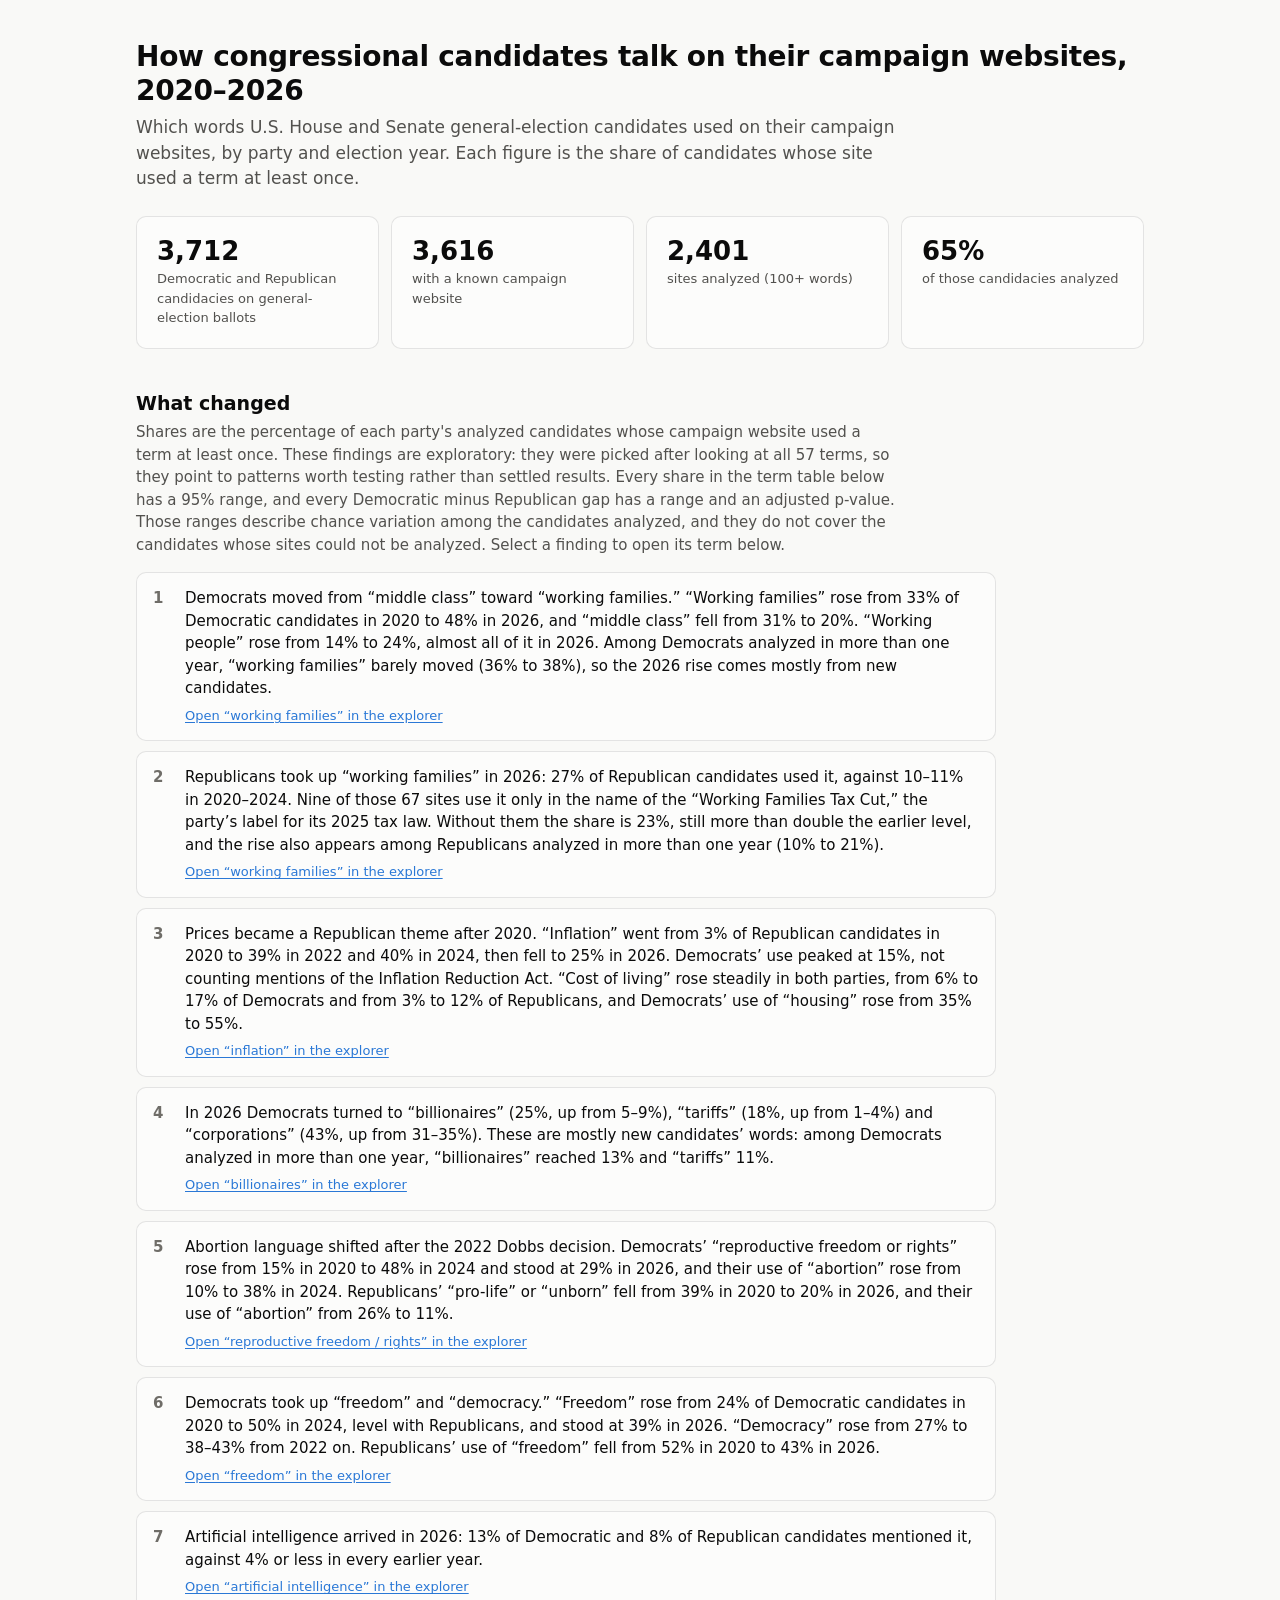
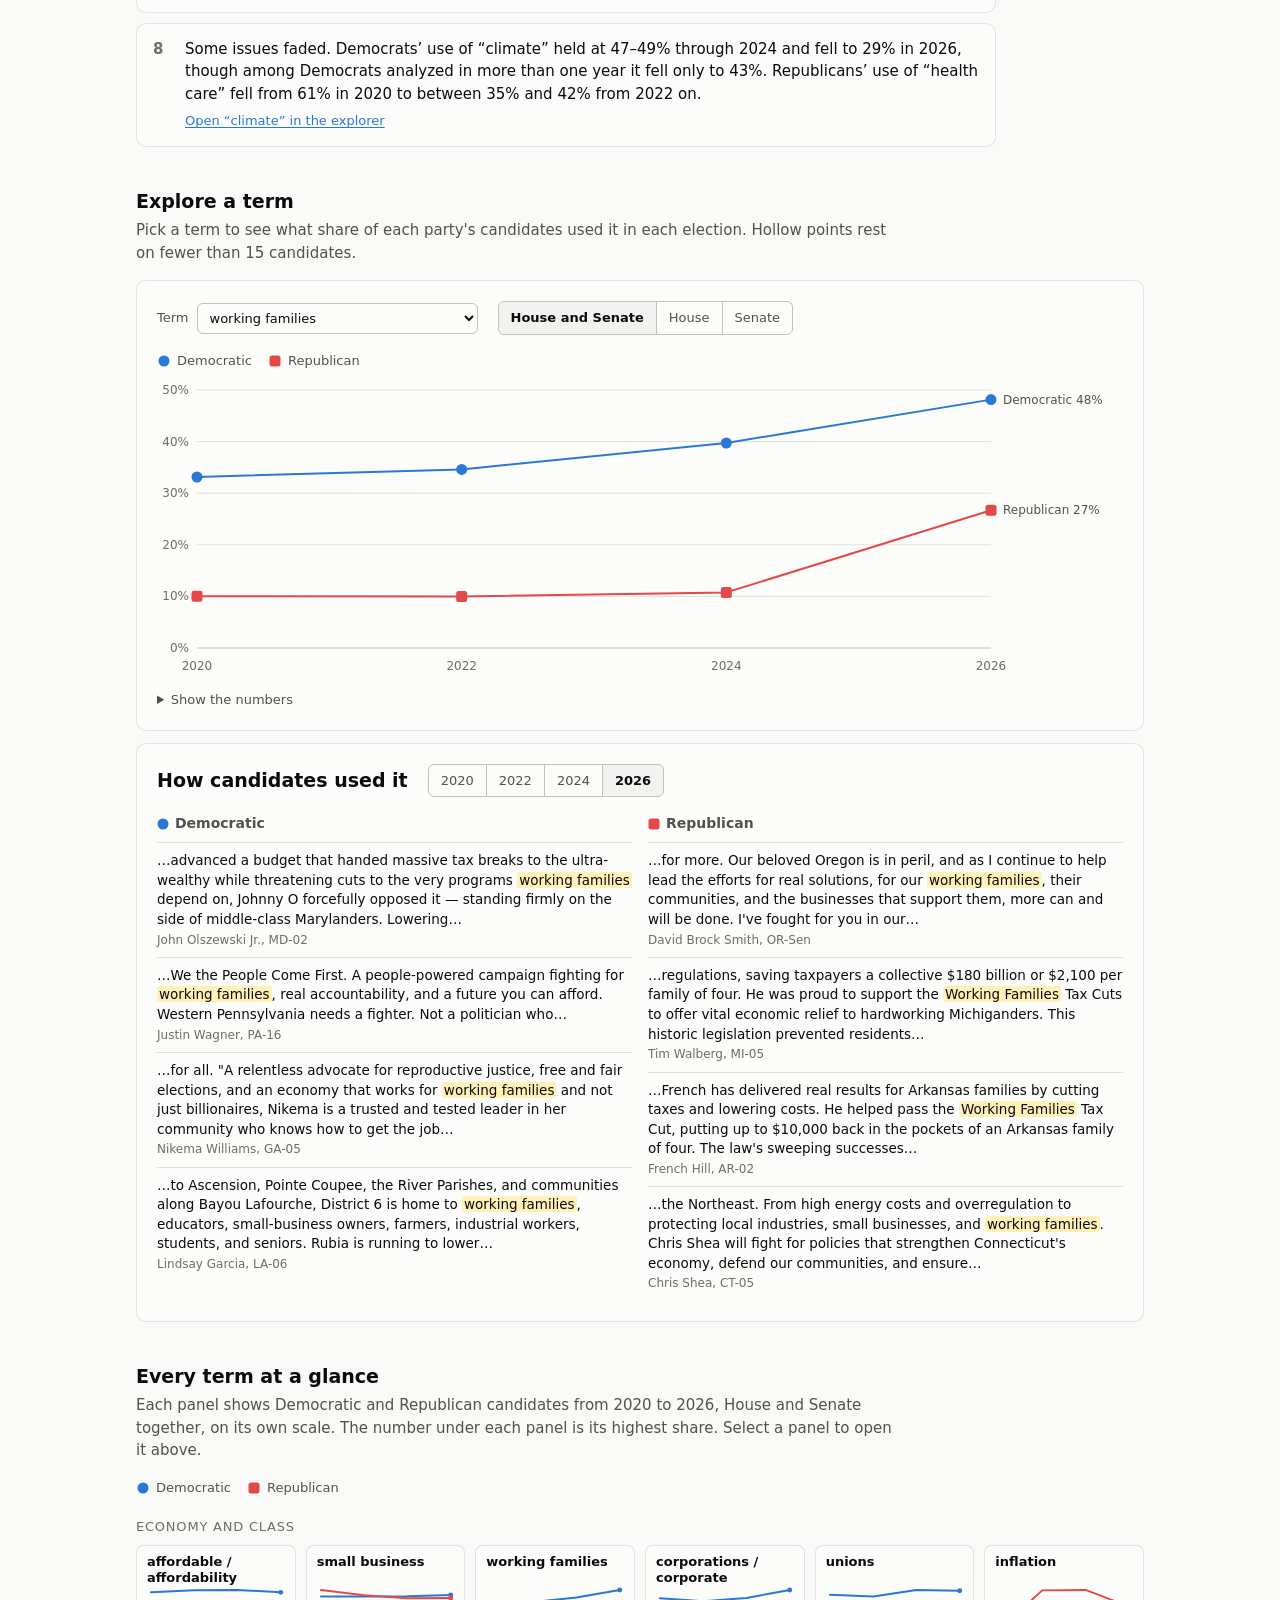
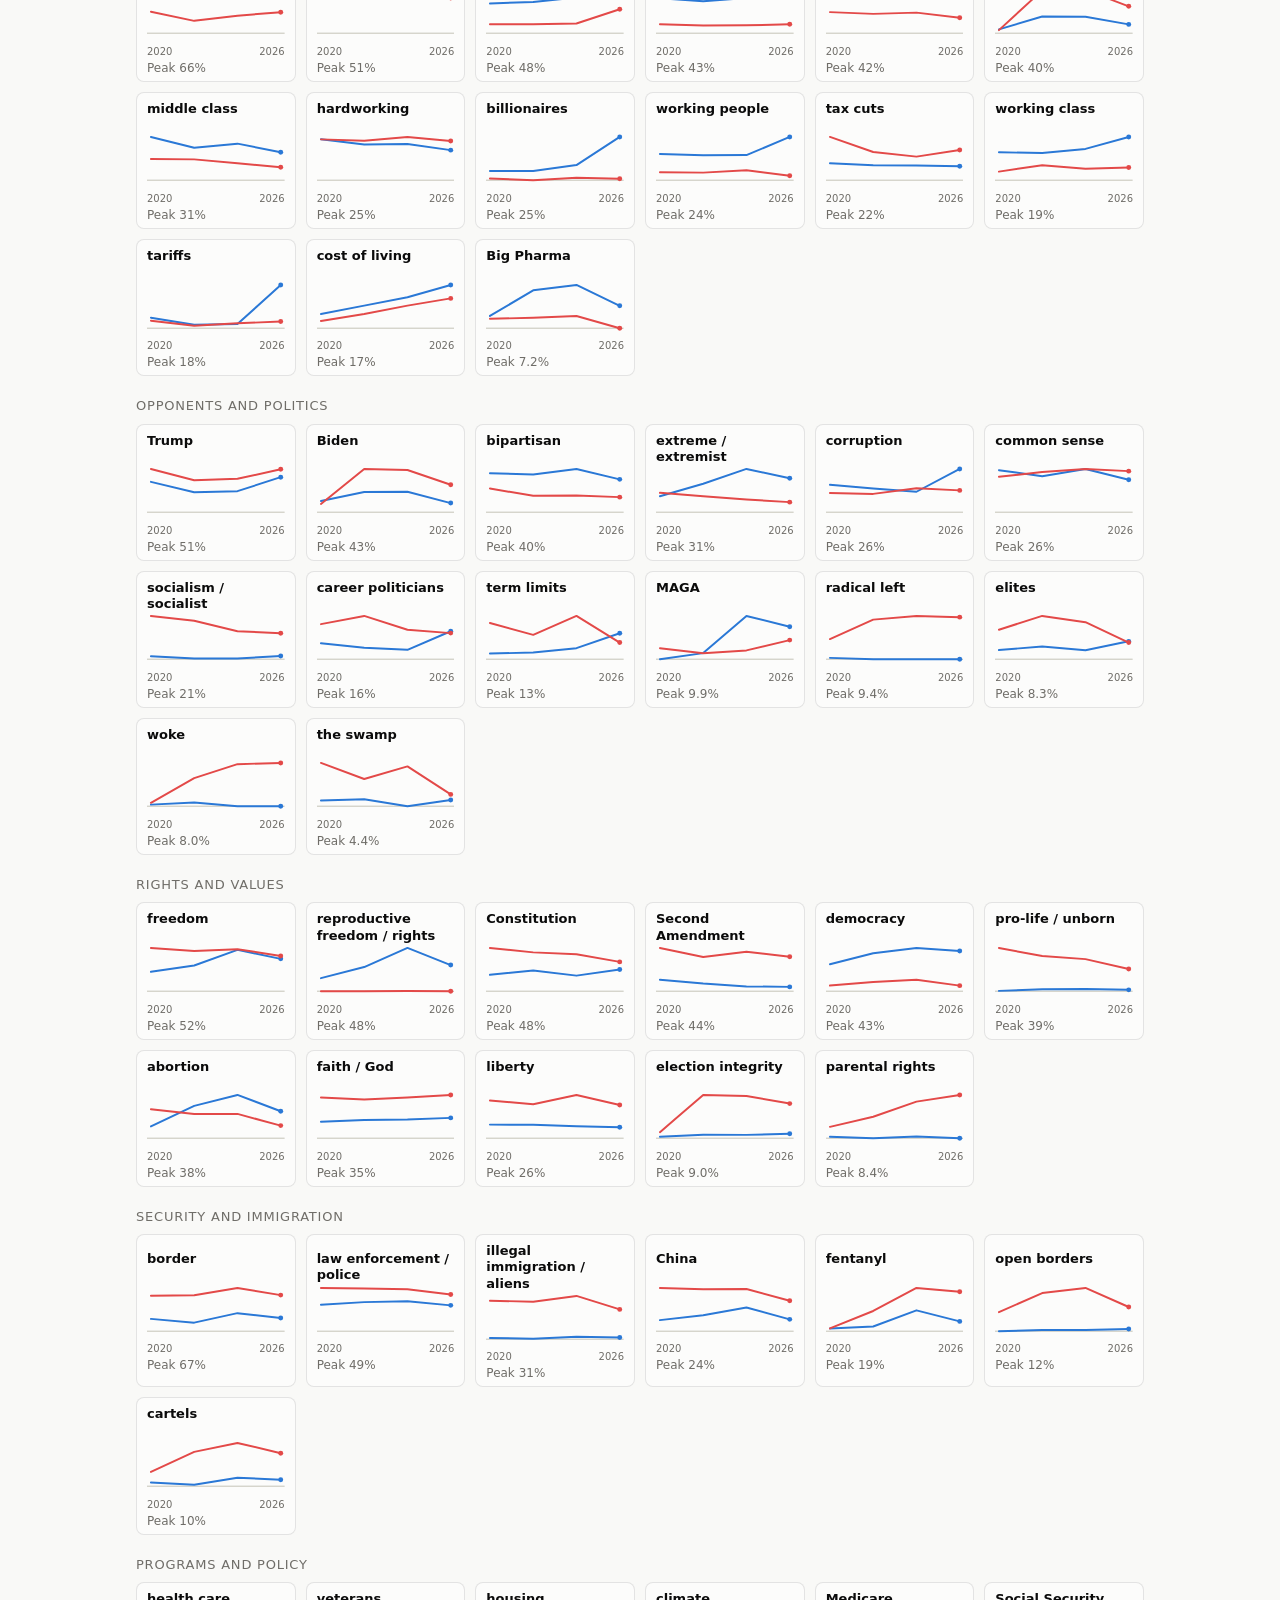
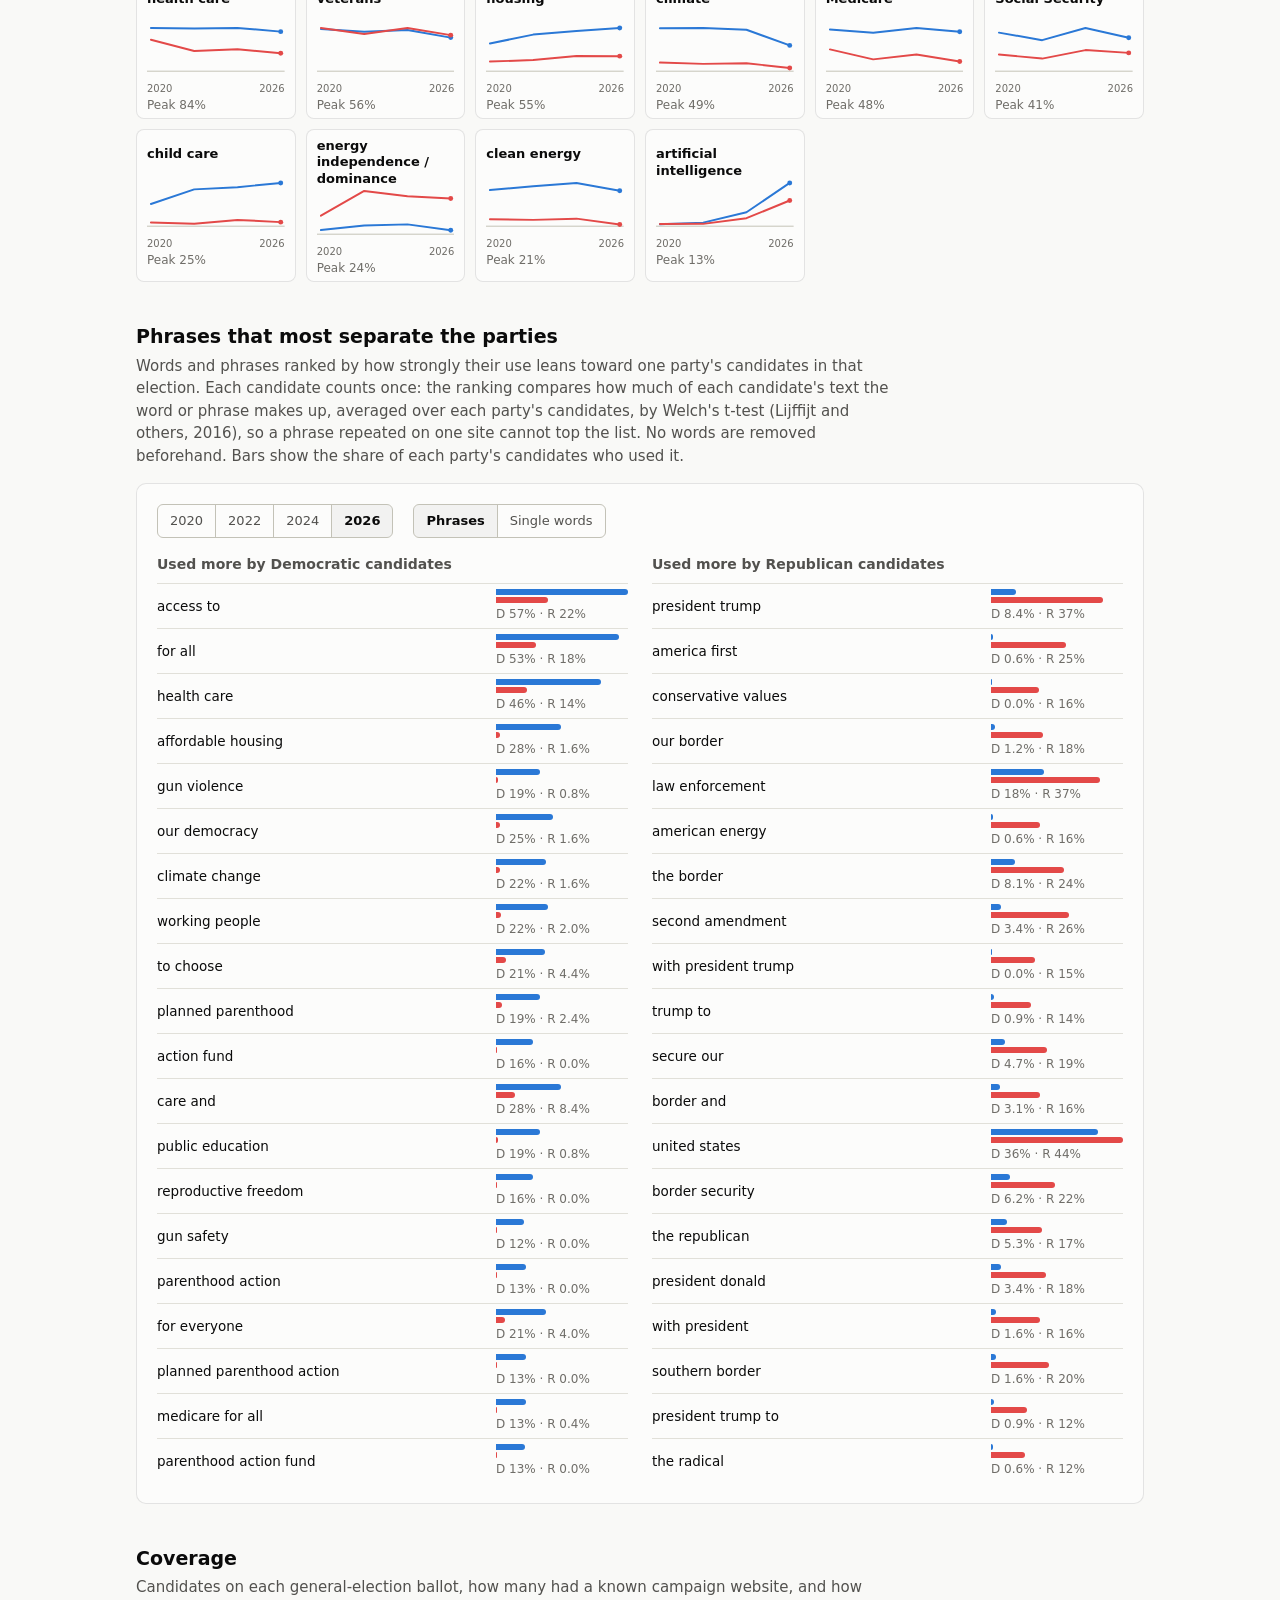
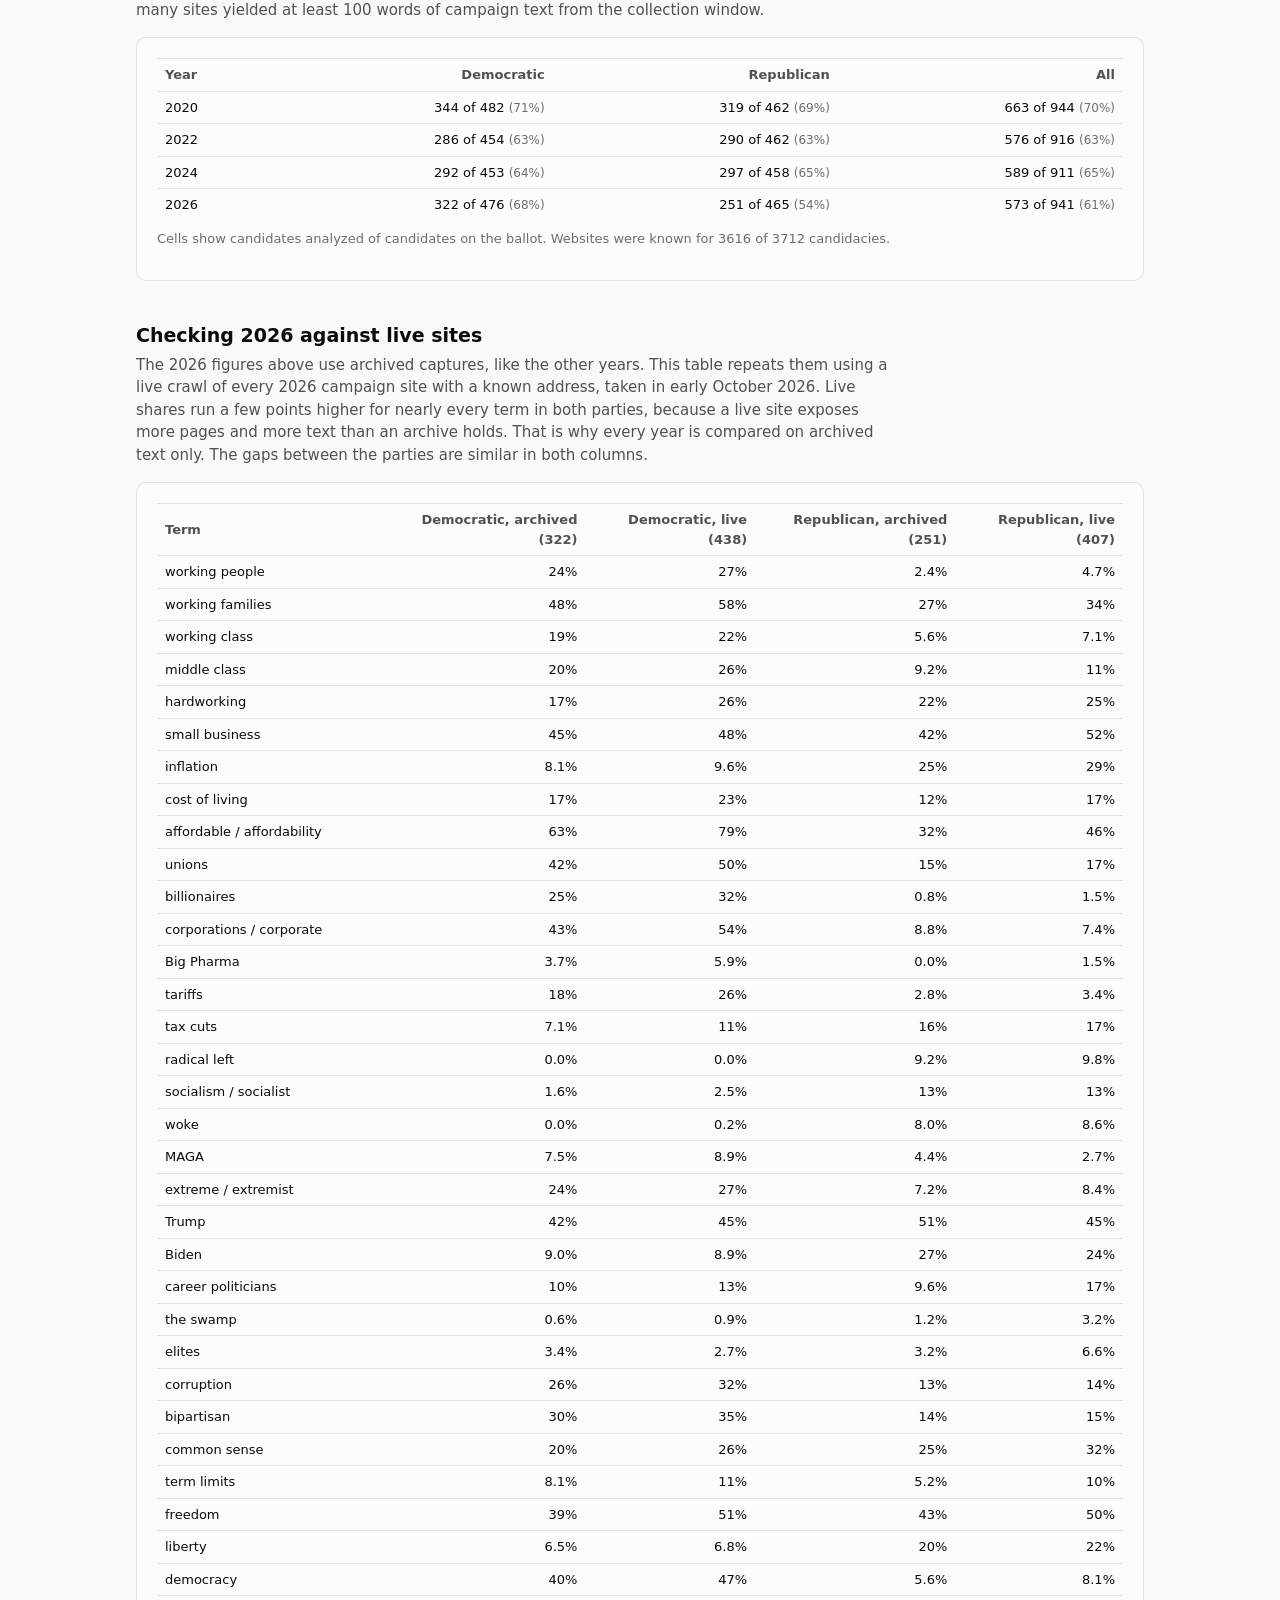
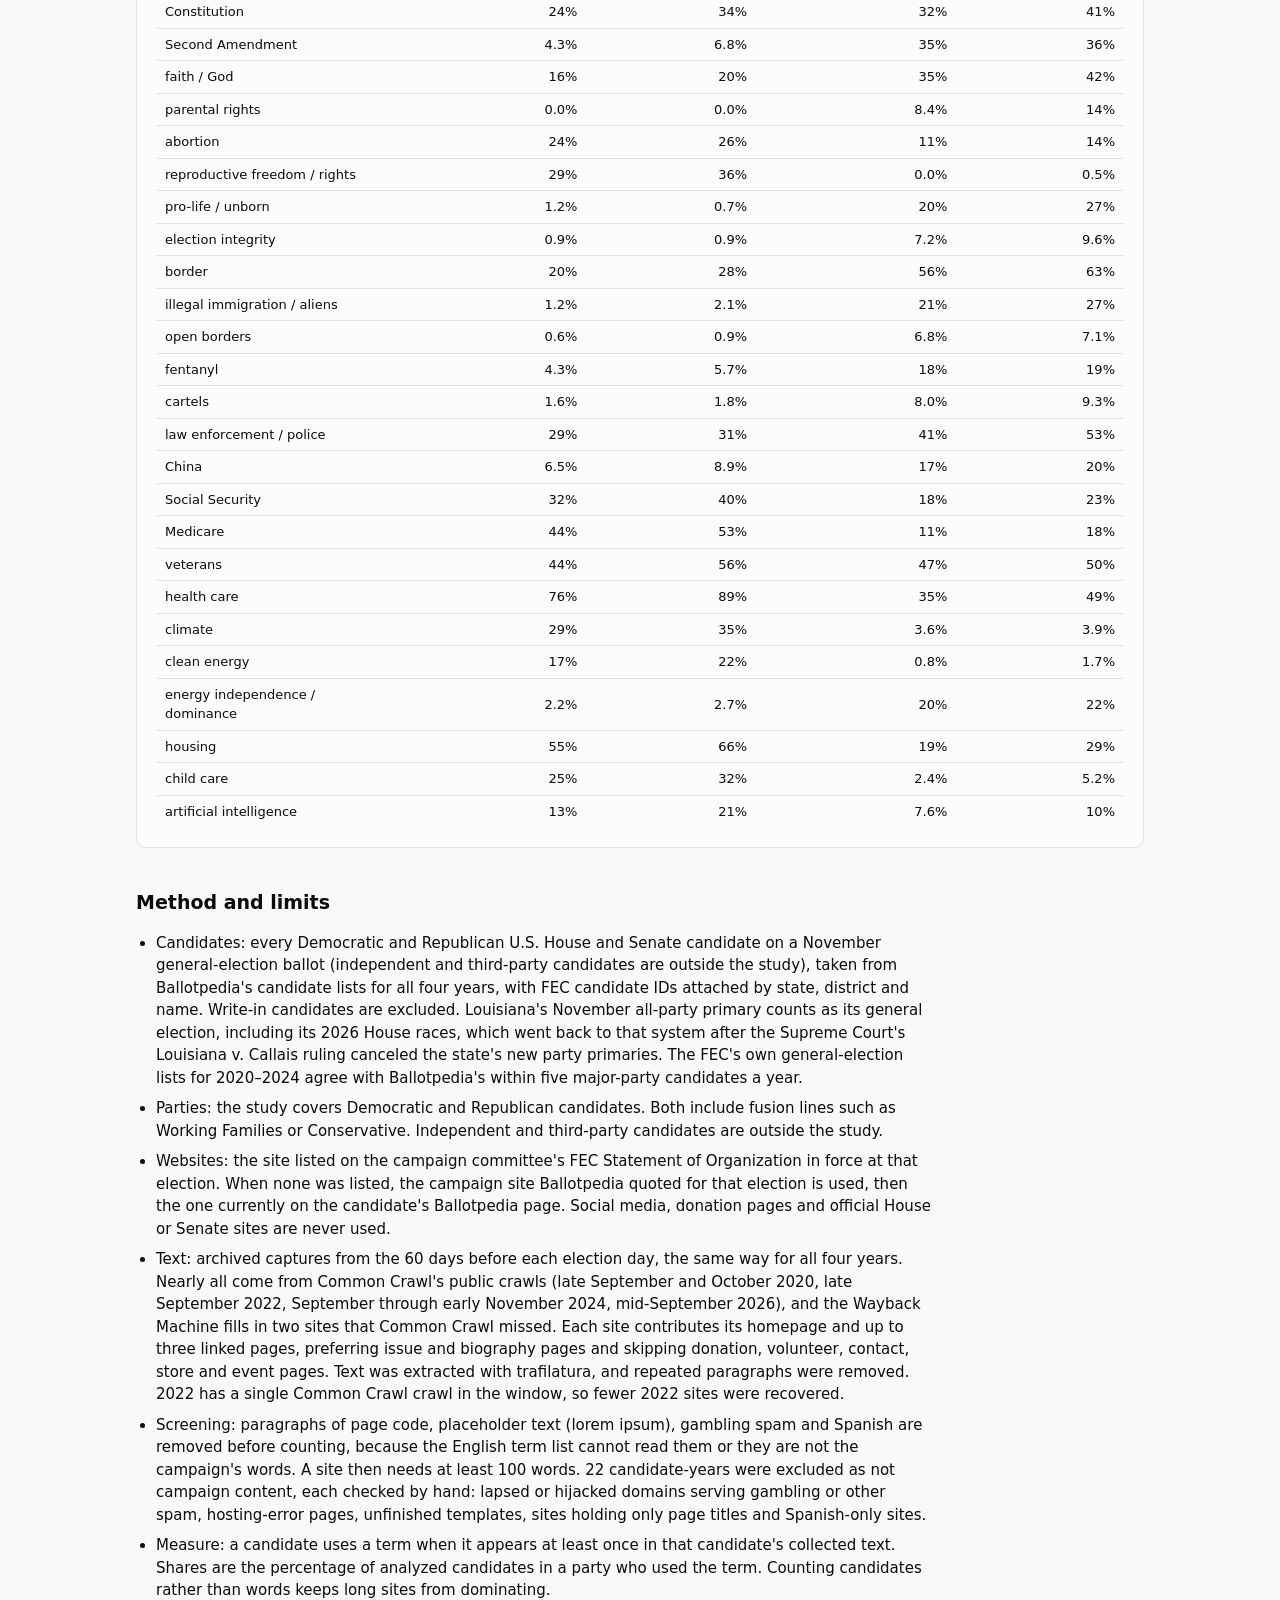
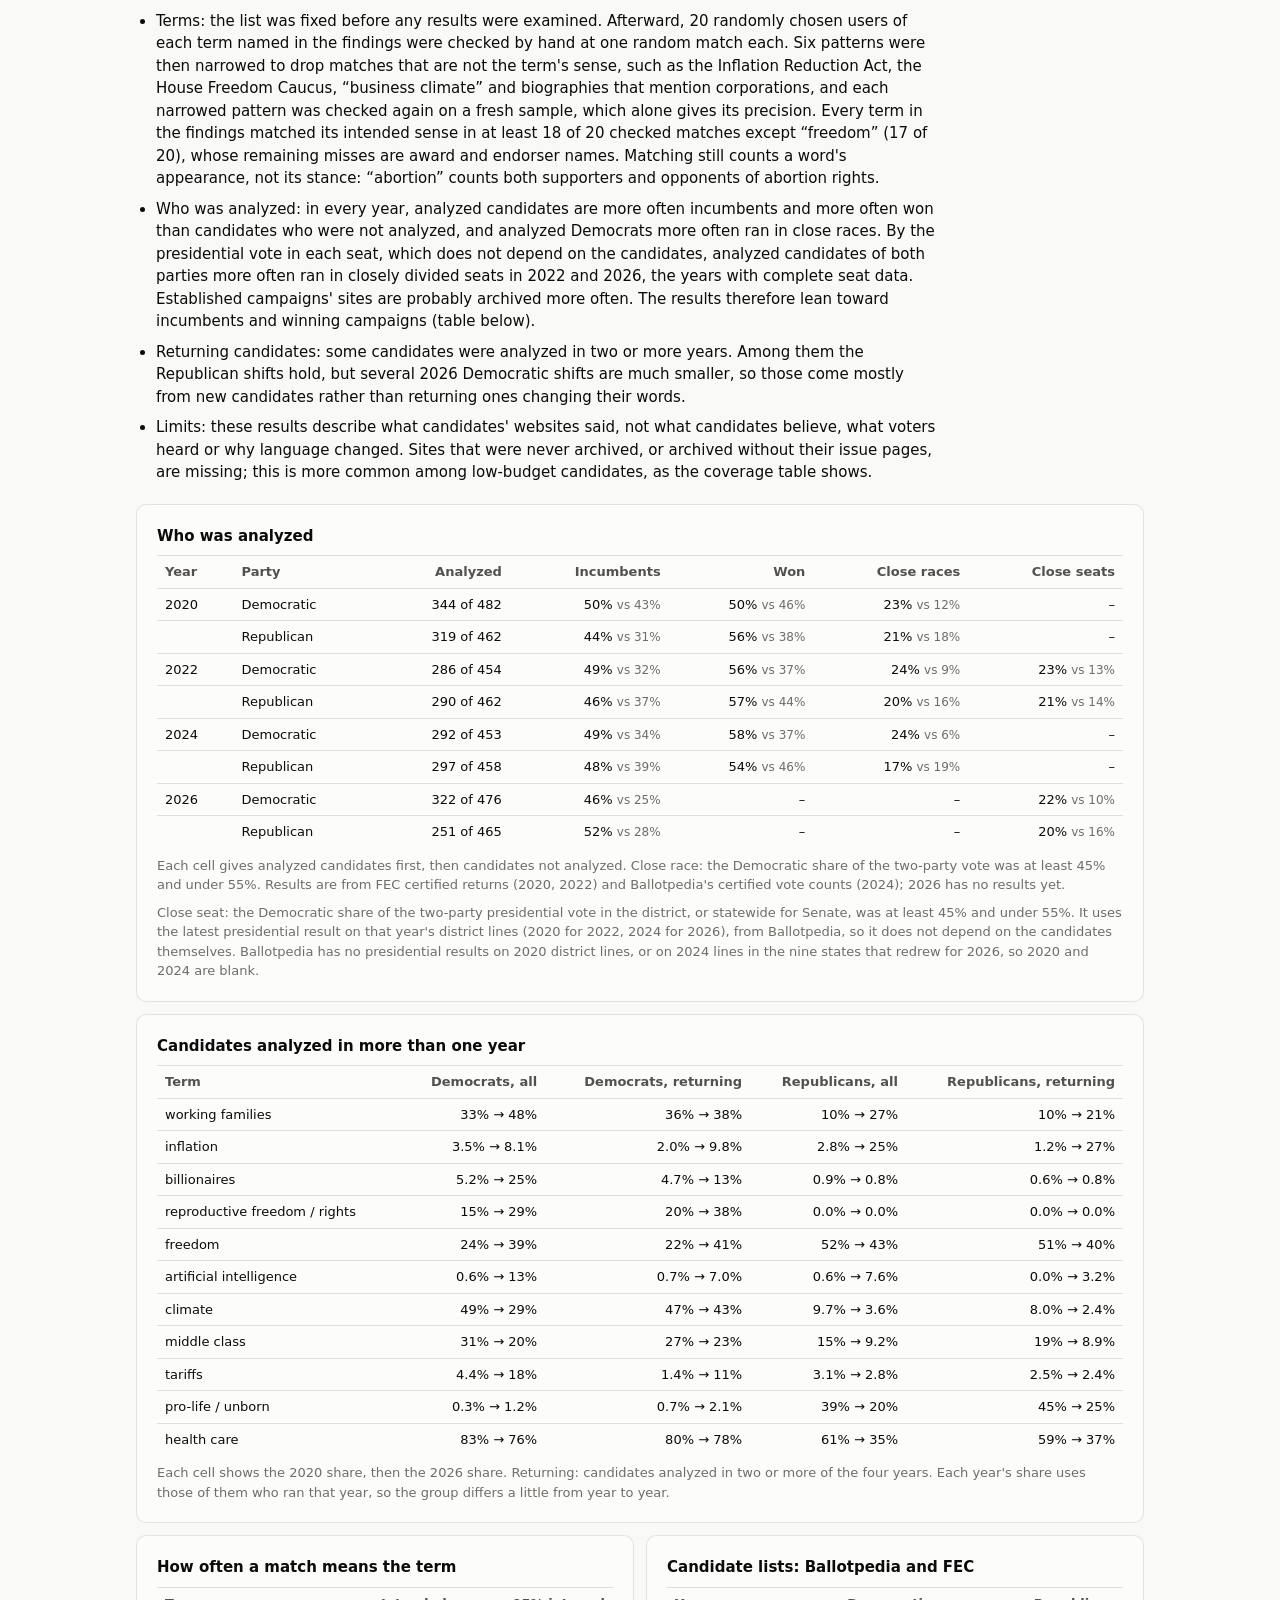
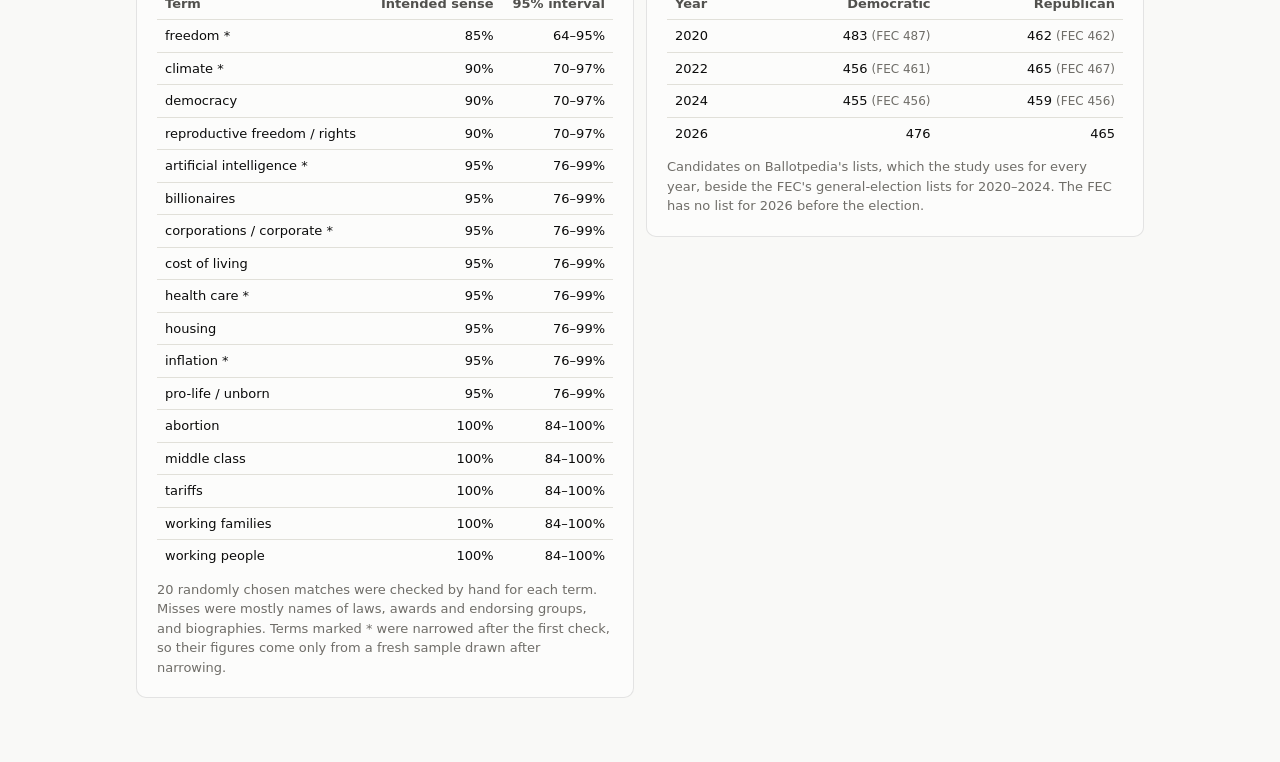
==== commit 97c9803a: "feat: limit the study and the report to Democratic and Republican candidates Independent and third-p" ====
--- a/results/report.html
+++ b/results/report.html
@@ -60,7 +60,7 @@
 .tip .row { display: flex; justify-content: space-between; gap: 12px; }
 .tip .sw { display: inline-block; width: 8px; height: 8px; border-radius: 50%; margin-right: 6px; }
 .note { font-size: 13px; color: var(--muted); }
-.examples { display: grid; grid-template-columns: repeat(3, minmax(0, 1fr)); gap: 16px; margin-top: 16px; }
+.examples { display: grid; grid-template-columns: repeat(2, minmax(0, 1fr)); gap: 16px; margin-top: 16px; }
 .examples .col h3 { display: flex; align-items: center; gap: 6px; }
 .ex { overflow-wrap: anywhere; font-size: 13.5px; line-height: 1.45; padding: 8px 0; border-top: 1px solid var(--grid); }
 .ex .who { color: var(--muted); font-size: 12px; margin-top: 2px; }
@@ -121,7 +121,7 @@
     least once. These findings are exploratory: they were picked after looking at all 57 terms, so they point to
     patterns worth testing rather than settled results. Every share in the term table below has a 95% range, and
     every Democratic minus Republican gap has a range and an adjusted p-value. Those ranges describe chance variation
-    among the candidates analyzed, and they do not cover the 44% of candidate-years that could not be analyzed.
+    among the candidates analyzed, and they do not cover the candidates whose sites could not be analyzed.
     Select a finding to open its term below.</p>
     <ol class="findings" id="findings"></ol>
   </section>
@@ -201,12 +201,11 @@
 </main>
 <div class="tip" id="tip"></div>
 <script>
-const D = {"findings":[{"term":"working families","text":"Democrats moved from “middle class” toward “working families.” “Working families” rose from 33% of Democratic candidates in 2020 to 48% in 2026, and “middle class” fell from 31% to 20%. “Working people” rose from 14% to 24%, almost all of it in 2026. Among Democrats analyzed in more than one year, “working families” barely moved (36% to 38%), so the 2026 rise comes mostly from new candidates."},{"term":"working families","text":"Republicans took up “working families” in 2026: 27% of Republican candidates used it, against 10–11% in 2020–2024. Nine of those 67 sites use it only in the name of the “Working Families Tax Cut,” the party’s label for its 2025 tax law. Without them the share is 23%, still more than double the earlier level, and the rise also appears among Republicans analyzed in more than one year (10% to 21%)."},{"term":"inflation","text":"Prices became a Republican theme after 2020. “Inflation” went from 3% of Republican candidates in 2020 to 39% in 2022 and 40% in 2024, then fell to 25% in 2026. Democrats’ use peaked at 15%, not counting mentions of the Inflation Reduction Act. “Cost of living” rose steadily in both parties, from 6% to 17% of Democrats and from 3% to 12% of Republicans, and Democrats’ use of “housing” rose from 35% to 55%."},{"term":"billionaires","text":"In 2026 Democrats turned to “billionaires” (25%, up from 5–9%), “tariffs” (18%, up from 1–4%) and “corporations” (43%, up from 31–35%). These are mostly new candidates’ words: among Democrats analyzed in more than one year, “billionaires” reached 13% and “tariffs” 11%."},{"term":"reproductive freedom / rights","text":"Abortion language shifted after the 2022 Dobbs decision. Democrats’ “reproductive freedom or rights” rose from 15% in 2020 to 48% in 2024 and stood at 29% in 2026, and their use of “abortion” rose from 10% to 38% in 2024. Republicans’ “pro-life” or “unborn” fell from 39% in 2020 to 20% in 2026, and their use of “abortion” from 26% to 11%."},{"term":"freedom","text":"Democrats took up “freedom” and “democracy.” “Freedom” rose from 24% of Democratic candidates in 2020 to 50% in 2024, level with Republicans, and stood at 39% in 2026. “Democracy” rose from 27% to 38–43% from 2022 on. Republicans’ use of “freedom” fell from 52% in 2020 to 43% in 2026."},{"term":"artificial intelligence","text":"Artificial intelligence arrived in 2026: 13% of Democratic and 8% of Republican candidates mentioned it, against 4% or less in every earlier year."},{"term":"climate","text":"Some issues faded. Democrats’ use of “climate” held at 47–49% through 2024 and fell to 29% in 2026, though among Democrats analyzed in more than one year it fell only to 43%. Republicans’ use of “health care” fell from 61% in 2020 to between 35% and 42% from 2022 on."}],"shares":[{"t":"working people","th":"Economy and class","y":2020,"o":"All","g":"Democratic","u":49,"n":344},{"t":"working people","th":"Economy and class","y":2020,"o":"All","g":"Independent","u":2,"n":29},{"t":"working people","th":"Economy and class","y":2020,"o":"All","g":"Republican","u":14,"n":319},{"t":"working people","th":"Economy and class","y":2020,"o":"All","g":"Third party","u":3,"n":83},{"t":"working people","th":"Economy and class","y":2020,"o":"House","g":"Democratic","u":45,"n":309},{"t":"working people","th":"Economy and class","y":2020,"o":"House","g":"Independent","u":1,"n":17},{"t":"working people","th":"Economy and class","y":2020,"o":"House","g":"Republican","u":13,"n":283},{"t":"working people","th":"Economy and class","y":2020,"o":"House","g":"Third party","u":1,"n":62},{"t":"working people","th":"Economy and class","y":2020,"o":"Senate","g":"Democratic","u":4,"n":35},{"t":"working people","th":"Economy and class","y":2020,"o":"Senate","g":"Independent","u":1,"n":12},{"t":"working people","th":"Economy and class","y":2020,"o":"Senate","g":"Republican","u":1,"n":36},{"t":"working people","th":"Economy and class","y":2020,"o":"Senate","g":"Third party","u":2,"n":21},{"t":"working people","th":"Economy and class","y":2022,"o":"All","g":"Democratic","u":39,"n":286},{"t":"working people","th":"Economy and class","y":2022,"o":"All","g":"Independent","u":2,"n":23},{"t":"working people","th":"Economy and class","y":2022,"o":"All","g":"Republican","u":12,"n":290},{"t":"working people","th":"Economy and class","y":2022,"o":"All","g":"Third party","u":2,"n":49},{"t":"working people","th":"Economy and class","y":2022,"o":"House","g":"Democratic","u":34,"n":261},{"t":"working people","th":"Economy and class","y":2022,"o":"House","g":"Independent","u":2,"n":17},{"t":"working people","th":"Economy and class","y":2022,"o":"House","g":"Republican","u":11,"n":264},{"t":"working people","th":"Economy and class","y":2022,"o":"House","g":"Third party","u":2,"n":33},{"t":"working people","th":"Economy and class","y":2022,"o":"Senate","g":"Democratic","u":5,"n":25},{"t":"working people","th":"Economy and class","y":2022,"o":"Senate","g":"Independent","u":0,"n":6},{"t":"working people","th":"Economy and class","y":2022,"o":"Senate","g":"Republican","u":1,"n":26},{"t":"working people","th":"Economy and class","y":2022,"o":"Senate","g":"Third party","u":0,"n":16},{"t":"working people","th":"Economy and class","y":2024,"o":"All","g":"Democratic","u":40,"n":292},{"t":"working people","th":"Economy and class","y":2024,"o":"All","g":"Independent","u":1,"n":18},{"t":"working people","th":"Economy and class","y":2024,"o":"All","g":"Republican","u":16,"n":297},{"t":"working people","th":"Economy and class","y":2024,"o":"All","g":"Third party","u":2,"n":61},{"t":"working people","th":"Economy and class","y":2024,"o":"House","g":"Democratic","u":36,"n":263},{"t":"working people","th":"Economy and class","y":2024,"o":"House","g":"Independent","u":1,"n":13},{"t":"working people","th":"Economy and class","y":2024,"o":"House","g":"Republican","u":15,"n":278},{"t":"working people","th":"Economy and class","y":2024,"o":"House","g":"Third party","u":0,"n":43},{"t":"working people","th":"Economy and class","y":2024,"o":"Senate","g":"Democratic","u":4,"n":29},{"t":"working people","th":"Economy and class","y":2024,"o":"Senate","g":"Independent","u":0,"n":5},{"t":"working people","th":"Economy and class","y":2024,"o":"Senate","g":"Republican","u":1,"n":19},{"t":"working people","th":"Economy and class","y":2024,"o":"Senate","g":"Third party","u":2,"n":18},{"t":"working people","th":"Economy and class","y":2026,"o":"All","g":"Democratic","u":76,"n":322},{"t":"working people","th":"Economy and class","y":2026,"o":"All","g":"Independent","u":12,"n":41},{"t":"working people","th":"Economy and class","y":2026,"o":"All","g":"Republican","u":6,"n":251},{"t":"working people","th":"Economy and class","y":2026,"o":"All","g":"Third party","u":10,"n":48},{"t":"working people","th":"Economy and class","y":2026,"o":"House","g":"Democratic","u":67,"n":300},{"t":"working people","th":"Economy and class","y":2026,"o":"House","g":"Independent","u":9,"n":33},{"t":"working people","th":"Economy and class","y":2026,"o":"House","g":"Republican","u":6,"n":227},{"t":"working people","th":"Economy and class","y":2026,"o":"House","g":"Third party","u":6,"n":35},{"t":"working people","th":"Economy and class","y":2026,"o":"Senate","g":"Democratic","u":9,"n":22},{"t":"working people","th":"Economy and class","y":2026,"o":"Senate","g":"Independent","u":3,"n":8},{"t":"working people","th":"Economy and class","y":2026,"o":"Senate","g":"Republican","u":0,"n":24},{"t":"working people","th":"Economy and class","y":2026,"o":"Senate","g":"Third party","u":4,"n":13},{"t":"working families","th":"Economy and class","y":2020,"o":"All","g":"Democratic","u":114,"n":344},{"t":"working families","th":"Economy and class","y":2020,"o":"All","g":"Independent","u":1,"n":29},{"t":"working families","th":"Economy and class","y":2020,"o":"All","g":"Republican","u":32,"n":319},{"t":"working families","th":"Economy and class","y":2020,"o":"All","g":"Third party","u":3,"n":83},{"t":"working families","th":"Economy and class","y":2020,"o":"House","g":"Democratic","u":109,"n":309},{"t":"working families","th":"Economy and class","y":2020,"o":"House","g":"Independent","u":0,"n":17},{"t":"working families","th":"Economy and class","y":2020,"o":"House","g":"Republican","u":29,"n":283},{"t":"working families","th":"Economy and class","y":2020,"o":"House","g":"Third party","u":2,"n":62},{"t":"working families","th":"Economy and class","y":2020,"o":"Senate","g":"Democratic","u":5,"n":35},{"t":"working families","th":"Economy and class","y":2020,"o":"Senate","g":"Independent","u":1,"n":12},{"t":"working families","th":"Economy and class","y":2020,"o":"Senate","g":"Republican","u":3,"n":36},{"t":"working families","th":"Economy and class","y":2020,"o":"Senate","g":"Third party","u":1,"n":21},{"t":"working families","th":"Economy and class","y":2022,"o":"All","g":"Democratic","u":99,"n":286},{"t":"working families","th":"Economy and class","y":2022,"o":"All","g":"Independent","u":1,"n":23},{"t":"working families","th":"Economy and class","y":2022,"o":"All","g":"Republican","u":29,"n":290},{"t":"working families","th":"Economy and class","y":2022,"o":"All","g":"Third party","u":1,"n":49},{"t":"working families","th":"Economy and class","y":2022,"o":"House","g":"Democratic","u":87,"n":261},{"t":"working families","th":"Economy and class","y":2022,"o":"House","g":"Independent","u":0,"n":17},{"t":"working families","th":"Economy and class","y":2022,"o":"House","g":"Republican","u":25,"n":264},{"t":"working families","th":"Economy and class","y":2022,"o":"House","g":"Third party","u":0,"n":33},{"t":"working families","th":"Economy and class","y":2022,"o":"Senate","g":"Democratic","u":12,"n":25},{"t":"working families","th":"Economy and class","y":2022,"o":"Senate","g":"Independent","u":1,"n":6},{"t":"working families","th":"Economy and class","y":2022,"o":"Senate","g":"Republican","u":4,"n":26},{"t":"working families","th":"Economy and class","y":2022,"o":"Senate","g":"Third party","u":1,"n":16},{"t":"working families","th":"Economy and class","y":2024,"o":"All","g":"Democratic","u":116,"n":292},{"t":"working families","th":"Economy and class","y":2024,"o":"All","g":"Independent","u":3,"n":18},{"t":"working families","th":"Economy and class","y":2024,"o":"All","g":"Republican","u":32,"n":297},{"t":"working families","th":"Economy and class","y":2024,"o":"All","g":"Third party","u":3,"n":61},{"t":"working families","th":"Economy and class","y":2024,"o":"House","g":"Democratic","u":108,"n":263},{"t":"working families","th":"Economy and class","y":2024,"o":"House","g":"Independent","u":2,"n":13},{"t":"working families","th":"Economy and class","y":2024,"o":"House","g":"Republican","u":29,"n":278},{"t":"working families","th":"Economy and class","y":2024,"o":"House","g":"Third party","u":1,"n":43},{"t":"working families","th":"Economy and class","y":2024,"o":"Senate","g":"Democratic","u":8,"n":29},{"t":"working families","th":"Economy and class","y":2024,"o":"Senate","g":"Independent","u":1,"n":5},{"t":"working families","th":"Economy and class","y":2024,"o":"Senate","g":"Republican","u":3,"n":19},{"t":"working families","th":"Economy and class","y":2024,"o":"Senate","g":"Third party","u":2,"n":18},{"t":"working families","th":"Economy and class","y":2026,"o":"All","g":"Democratic","u":155,"n":322},{"t":"working families","th":"Economy and class","y":2026,"o":"All","g":"Independent","u":14,"n":41},{"t":"working families","th":"Economy and class","y":2026,"o":"All","g":"Republican","u":67,"n":251},{"t":"working families","th":"Economy and class","y":2026,"o":"All","g":"Third party","u":7,"n":48},{"t":"working families","th":"Economy and class","y":2026,"o":"House","g":"Democratic","u":146,"n":300},{"t":"working families","th":"Economy and class","y":2026,"o":"House","g":"Independent","u":10,"n":33},{"t":"working families","th":"Economy and class","y":2026,"o":"House","g":"Republican","u":59,"n":227},{"t":"working families","th":"Economy and class","y":2026,"o":"House","g":"Third party","u":4,"n":35},{"t":"working families","th":"Economy and class","y":2026,"o":"Senate","g":"Democratic","u":9,"n":22},{"t":"working families","th":"Economy and class","y":2026,"o":"Senate","g":"Independent","u":4,"n":8},{"t":"working families","th":"Economy and class","y":2026,"o":"Senate","g":"Republican","u":8,"n":24},{"t":"working families","th":"Economy and class","y":2026,"o":"Senate","g":"Third party","u":3,"n":13},{"t":"working class","th":"Economy and class","y":2020,"o":"All","g":"Democratic","u":42,"n":344},{"t":"working class","th":"Economy and class","y":2020,"o":"All","g":"Independent","u":0,"n":29},{"t":"working class","th":"Economy and class","y":2020,"o":"All","g":"Republican","u":12,"n":319},{"t":"working class","th":"Economy and class","y":2020,"o":"All","g":"Third party","u":6,"n":83},{"t":"working class","th":"Economy and class","y":2020,"o":"House","g":"Democratic","u":38,"n":309},{"t":"working class","th":"Economy and class","y":2020,"o":"House","g":"Independent","u":0,"n":17},{"t":"working class","th":"Economy and class","y":2020,"o":"House","g":"Republican","u":10,"n":283},{"t":"working class","th":"Economy and class","y":2020,"o":"House","g":"Third party","u":5,"n":62},{"t":"working class","th":"Economy and class","y":2020,"o":"Senate","g":"Democratic","u":4,"n":35},{"t":"working class","th":"Economy and class","y":2020,"o":"Senate","g":"Independent","u":0,"n":12},{"t":"working class","th":"Economy and class","y":2020,"o":"Senate","g":"Republican","u":2,"n":36},{"t":"working class","th":"Economy and class","y":2020,"o":"Senate","g":"Third party","u":1,"n":21},{"t":"working class","th":"Economy and class","y":2022,"o":"All","g":"Democratic","u":34,"n":286},{"t":"working class","th":"Economy and class","y":2022,"o":"All","g":"Independent","u":1,"n":23},{"t":"working class","th":"Economy and class","y":2022,"o":"All","g":"Republican","u":19,"n":290},{"t":"working class","th":"Economy and class","y":2022,"o":"All","g":"Third party","u":5,"n":49},{"t":"working class","th":"Economy and class","y":2022,"o":"House","g":"Democratic","u":31,"n":261},{"t":"working class","th":"Economy and class","y":2022,"o":"House","g":"Independent","u":1,"n":17},{"t":"working class","th":"Economy and class","y":2022,"o":"House","g":"Republican","u":17,"n":264},{"t":"working class","th":"Economy and class","y":2022,"o":"House","g":"Third party","u":4,"n":33},{"t":"working class","th":"Economy and class","y":2022,"o":"Senate","g":"Democratic","u":3,"n":25},{"t":"working class","th":"Economy and class","y":2022,"o":"Senate","g":"Independent","u":0,"n":6},{"t":"working class","th":"Economy and class","y":2022,"o":"Senate","g":"Republican","u":2,"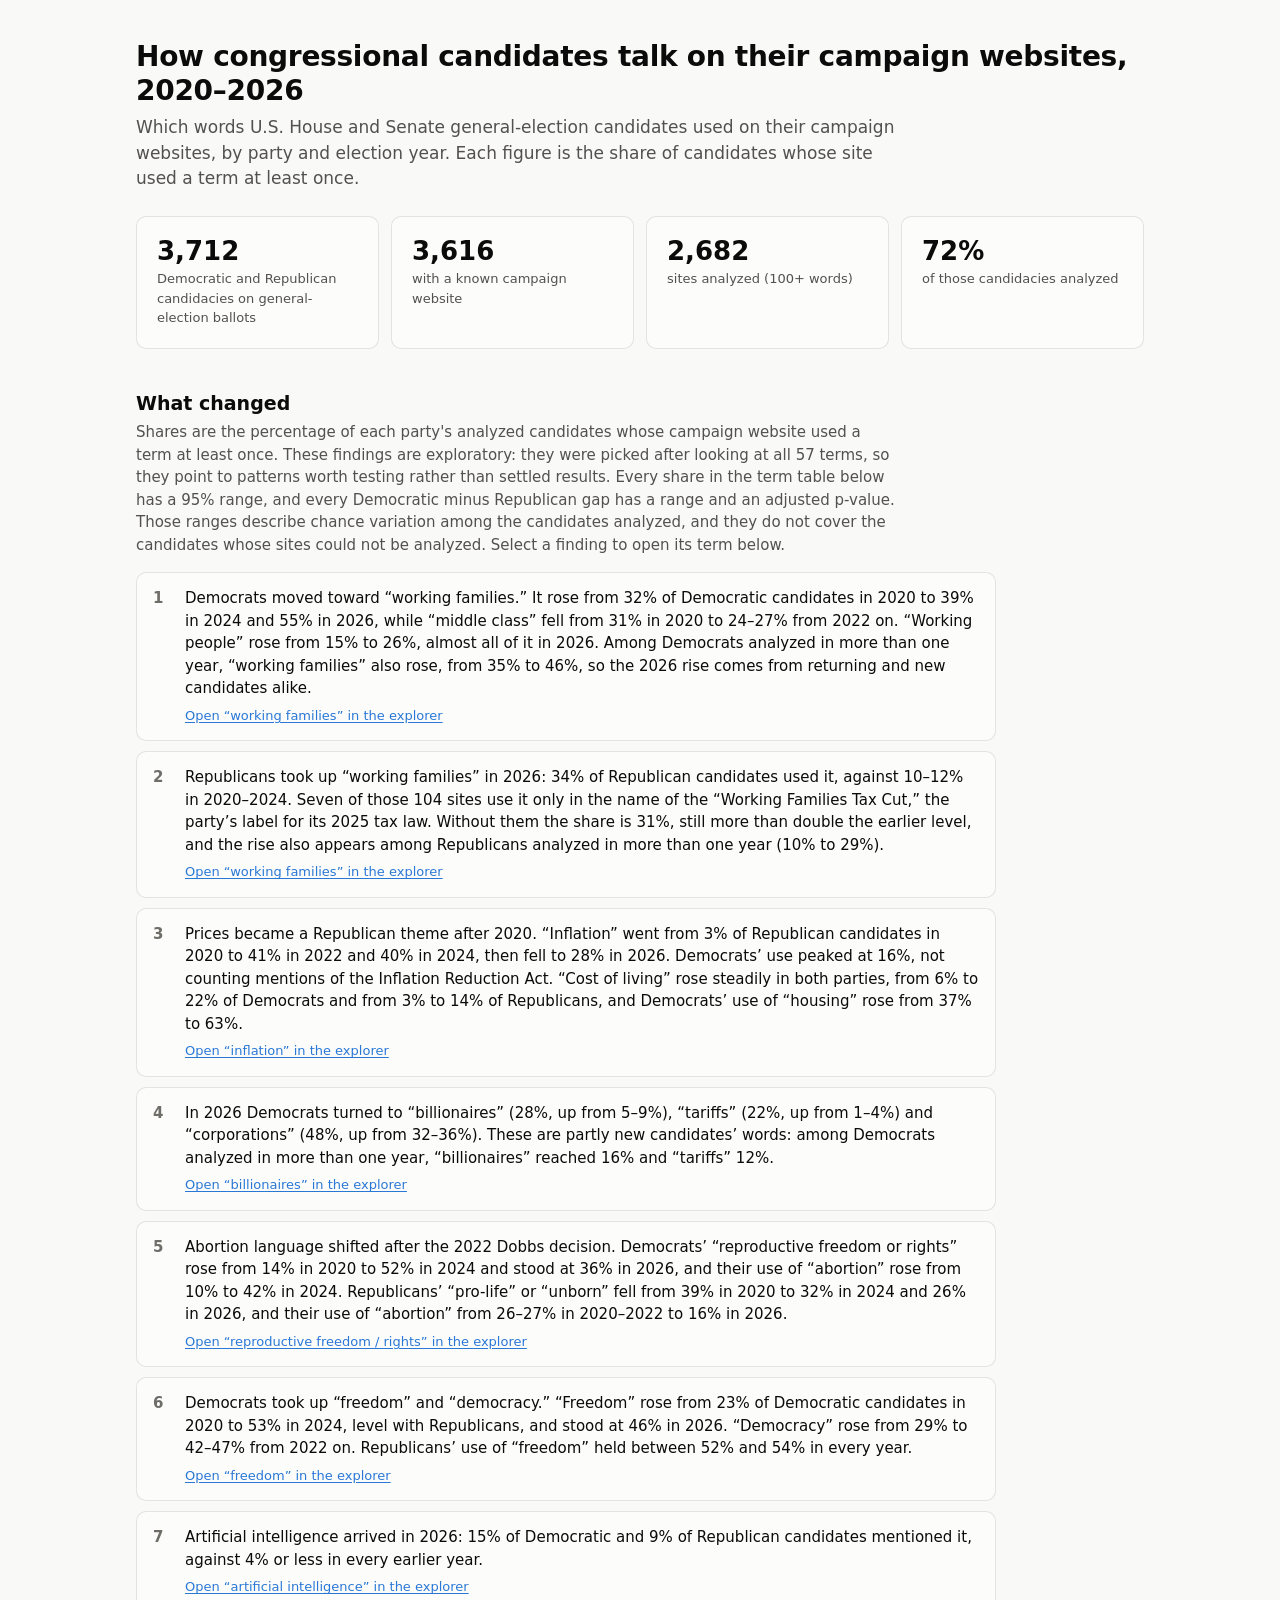
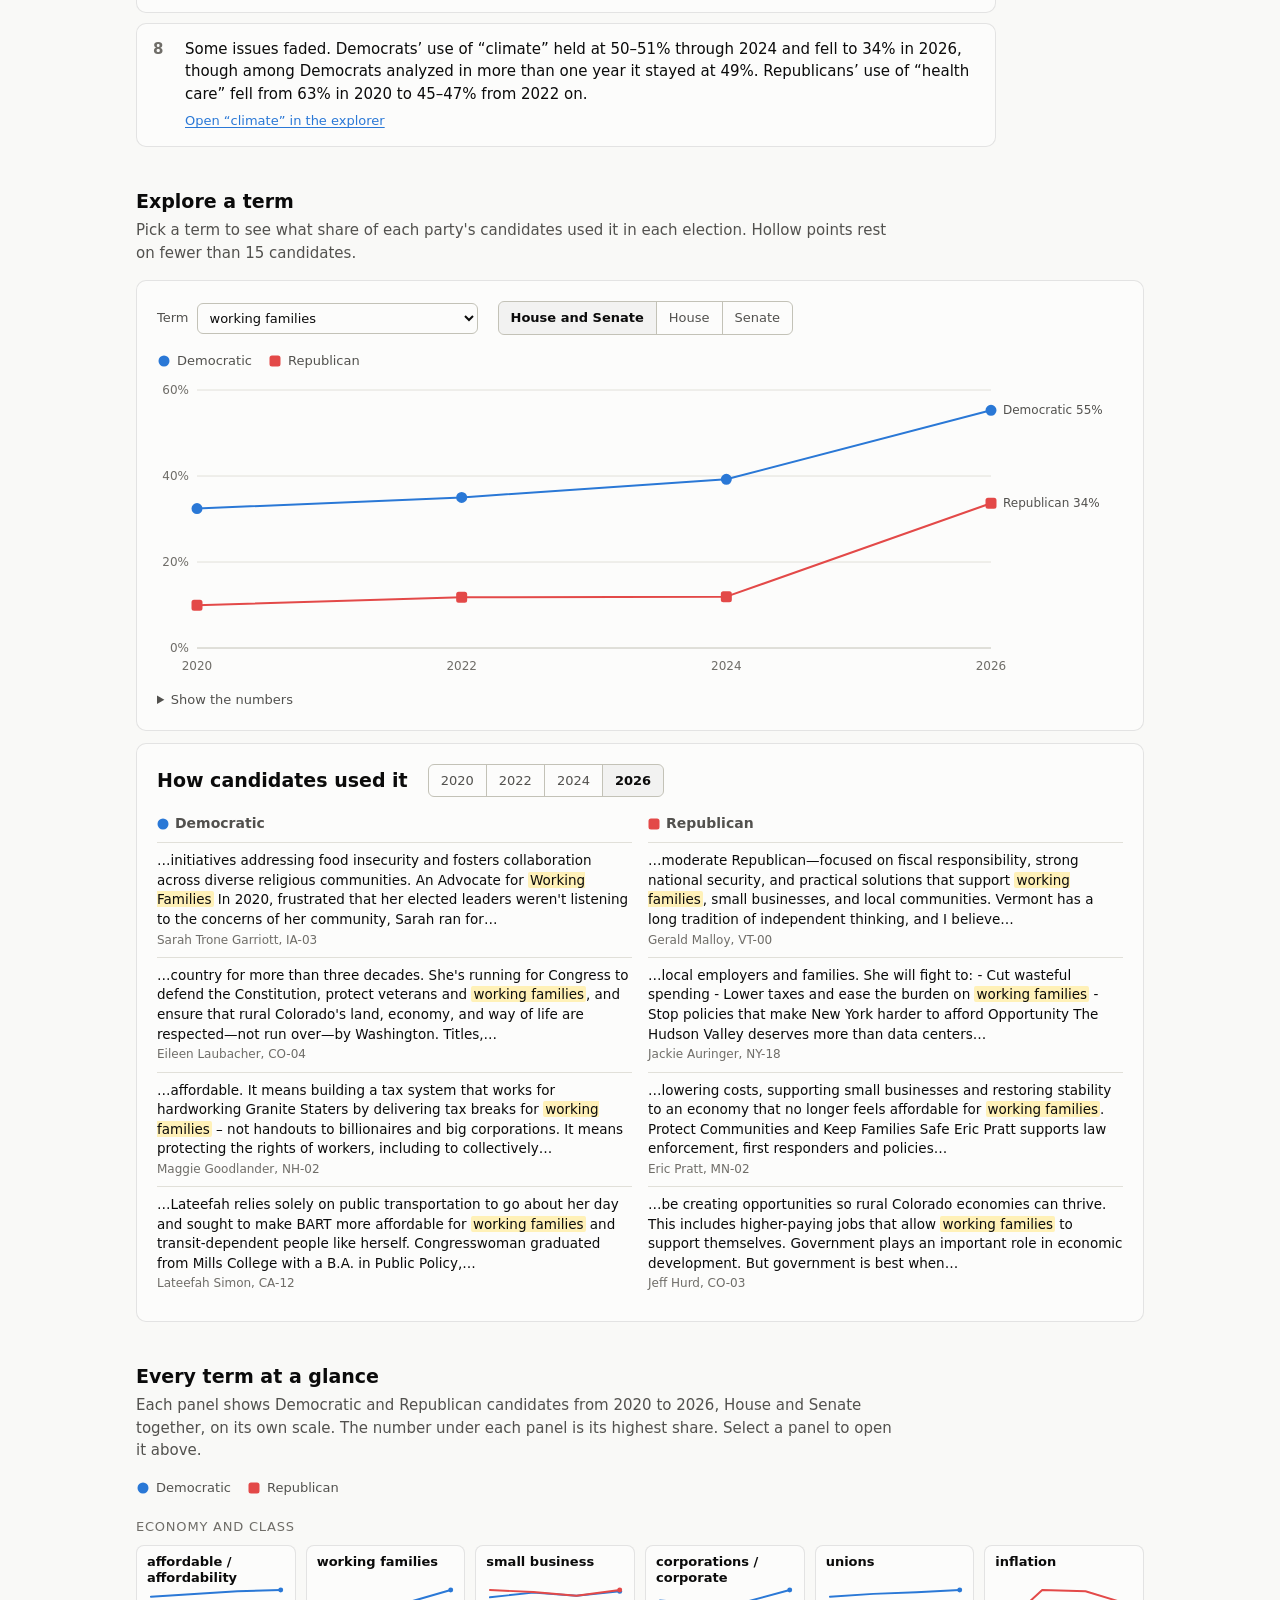
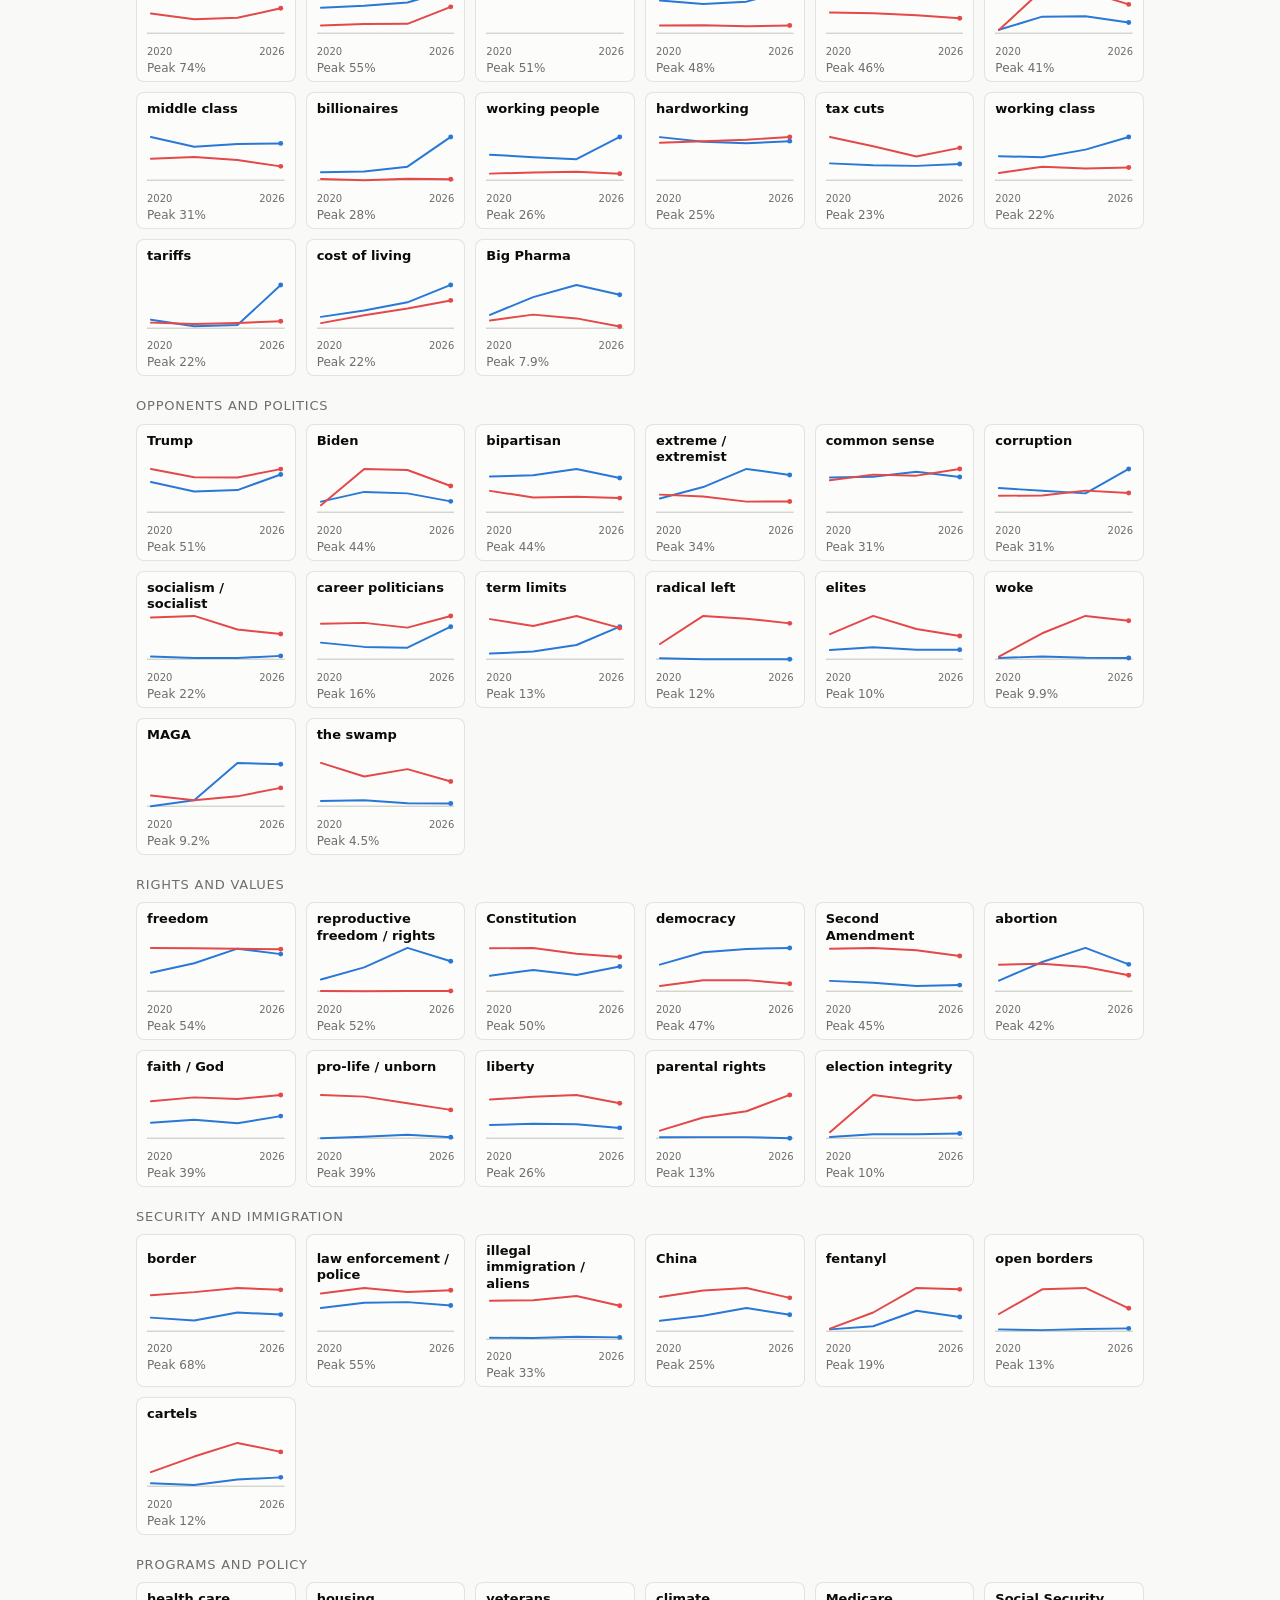
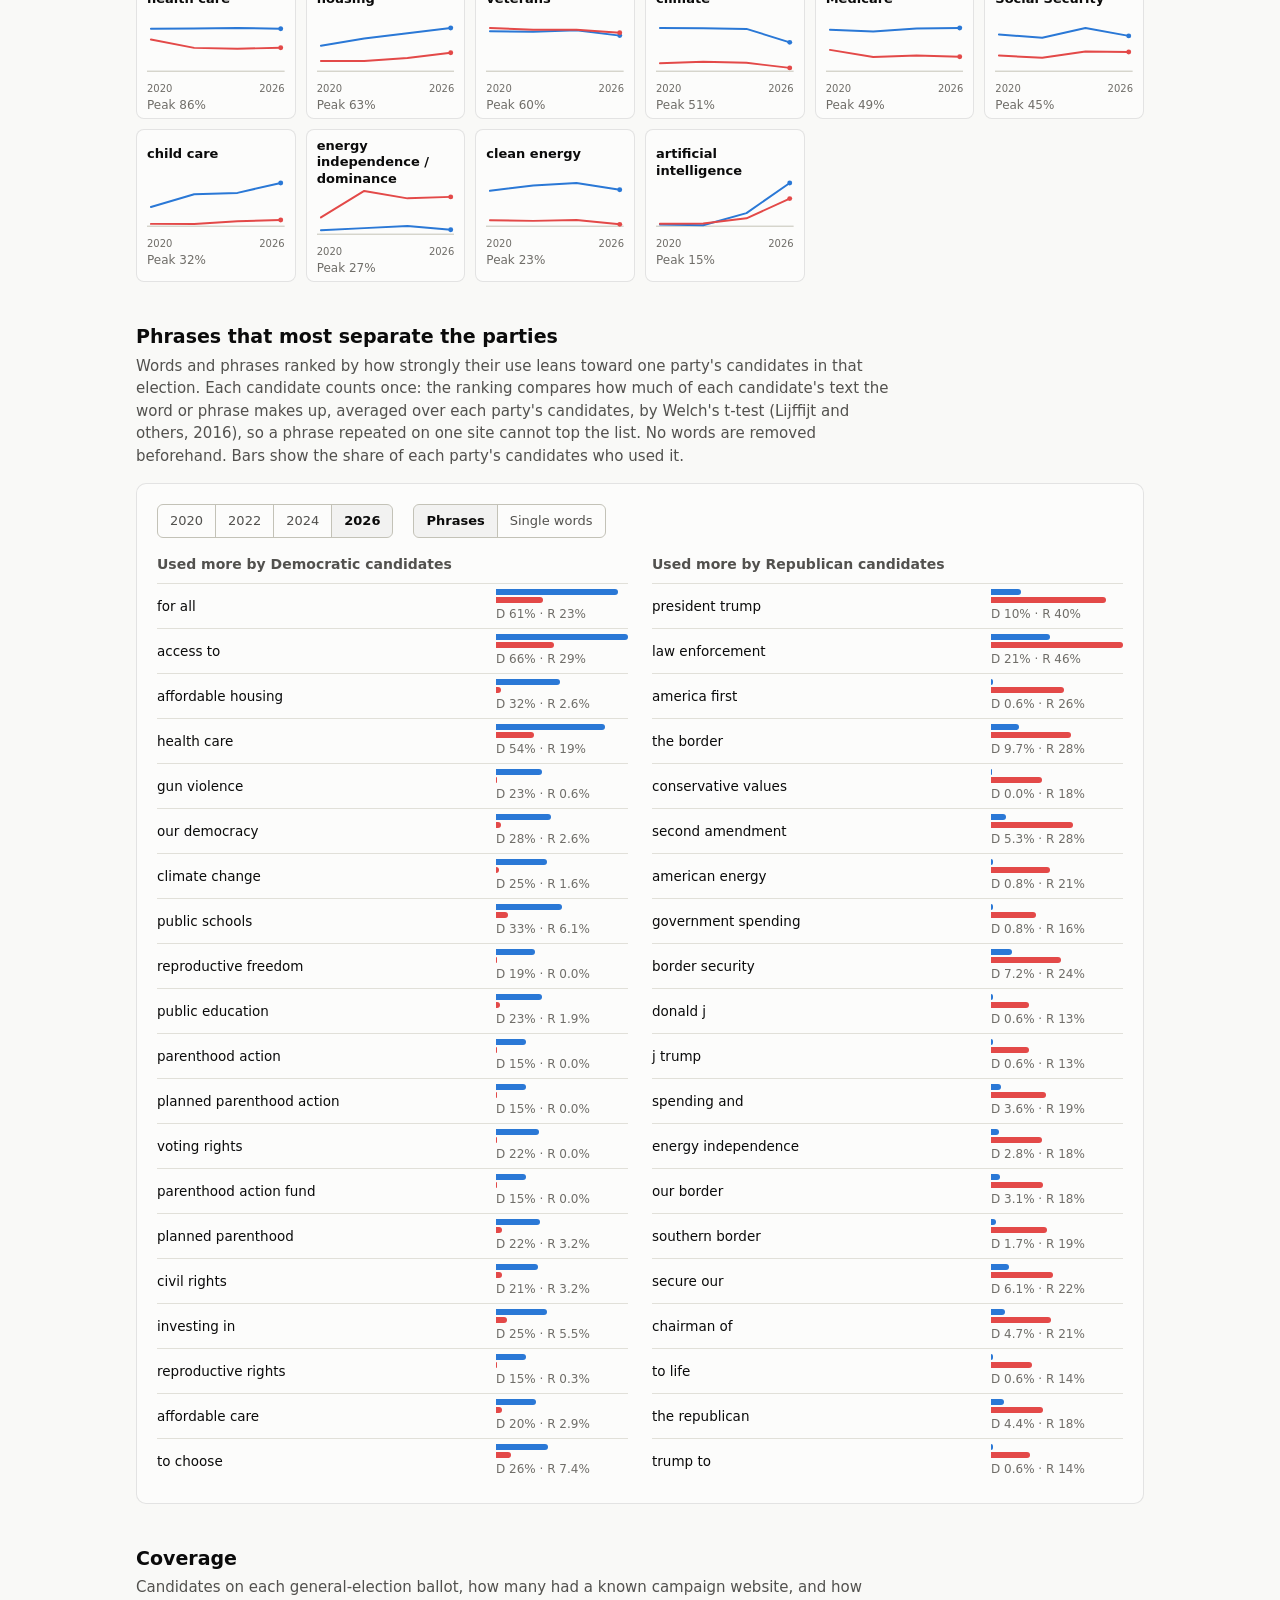
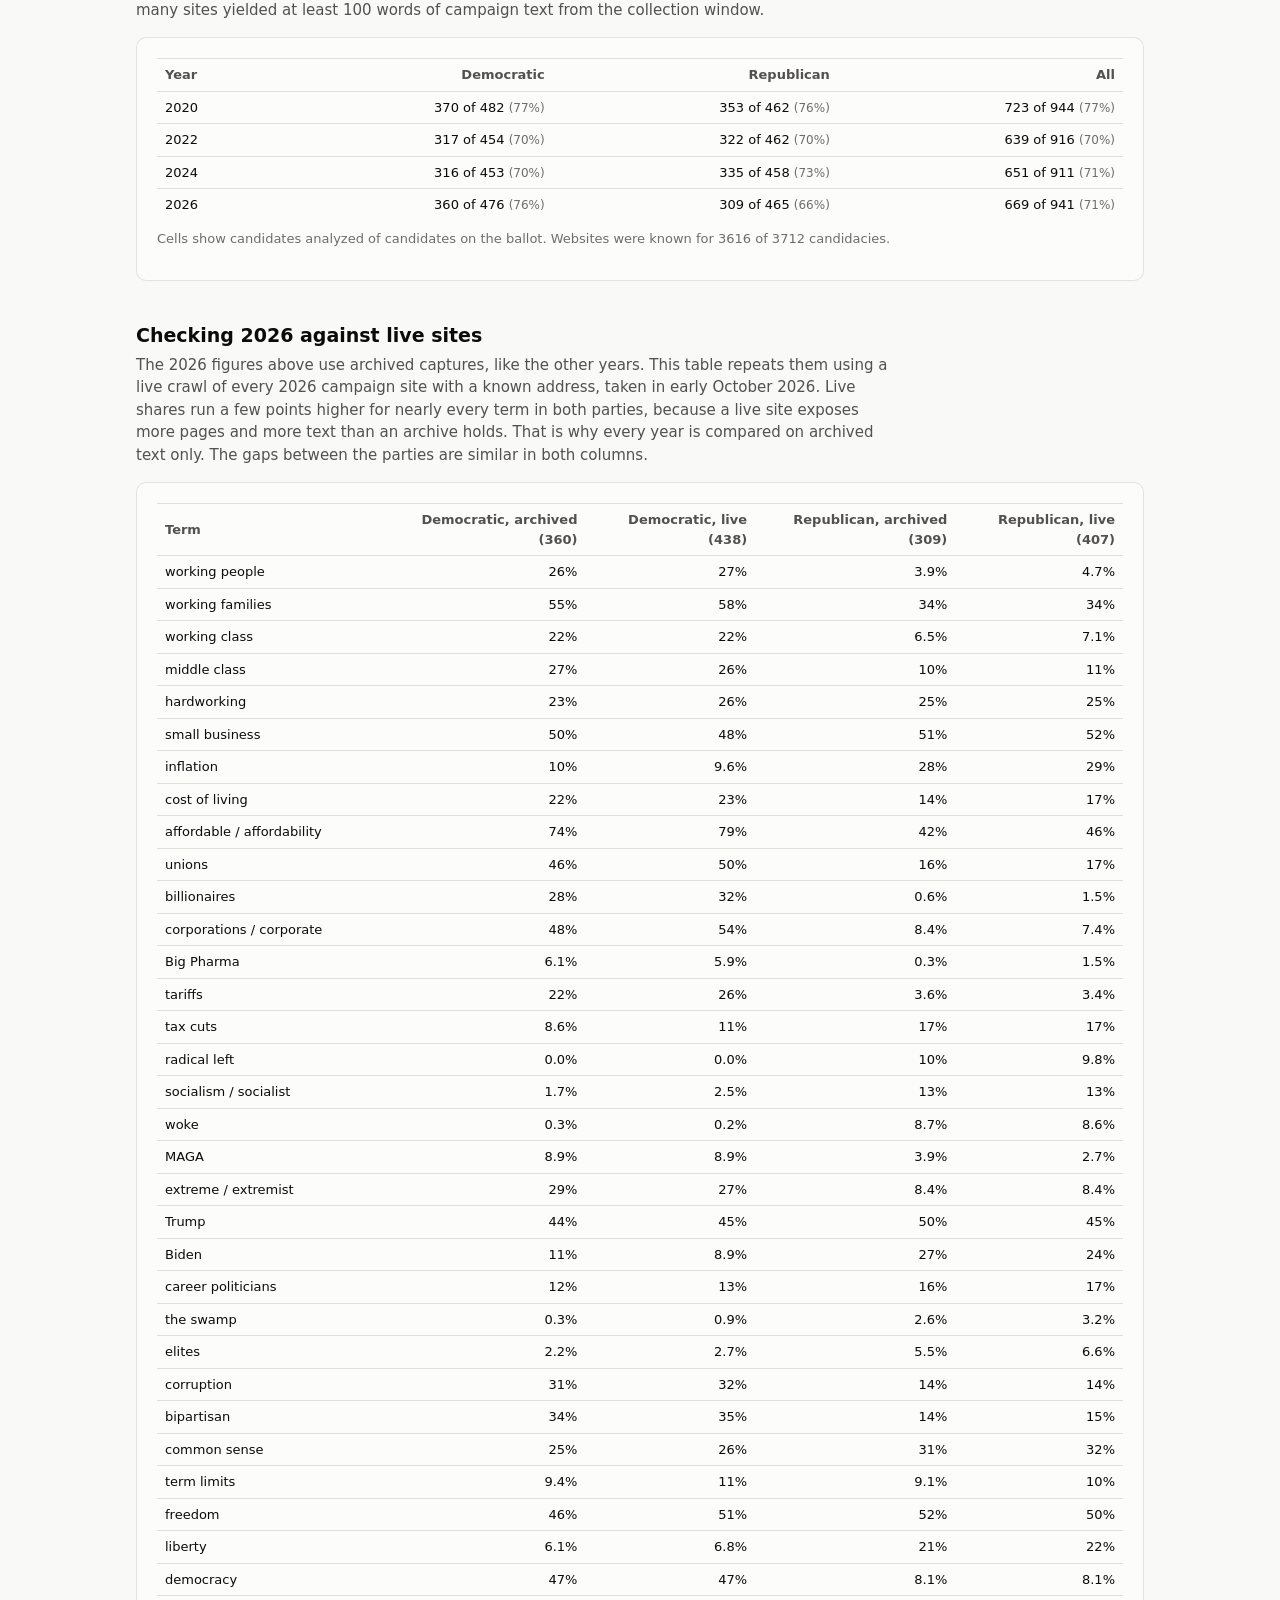
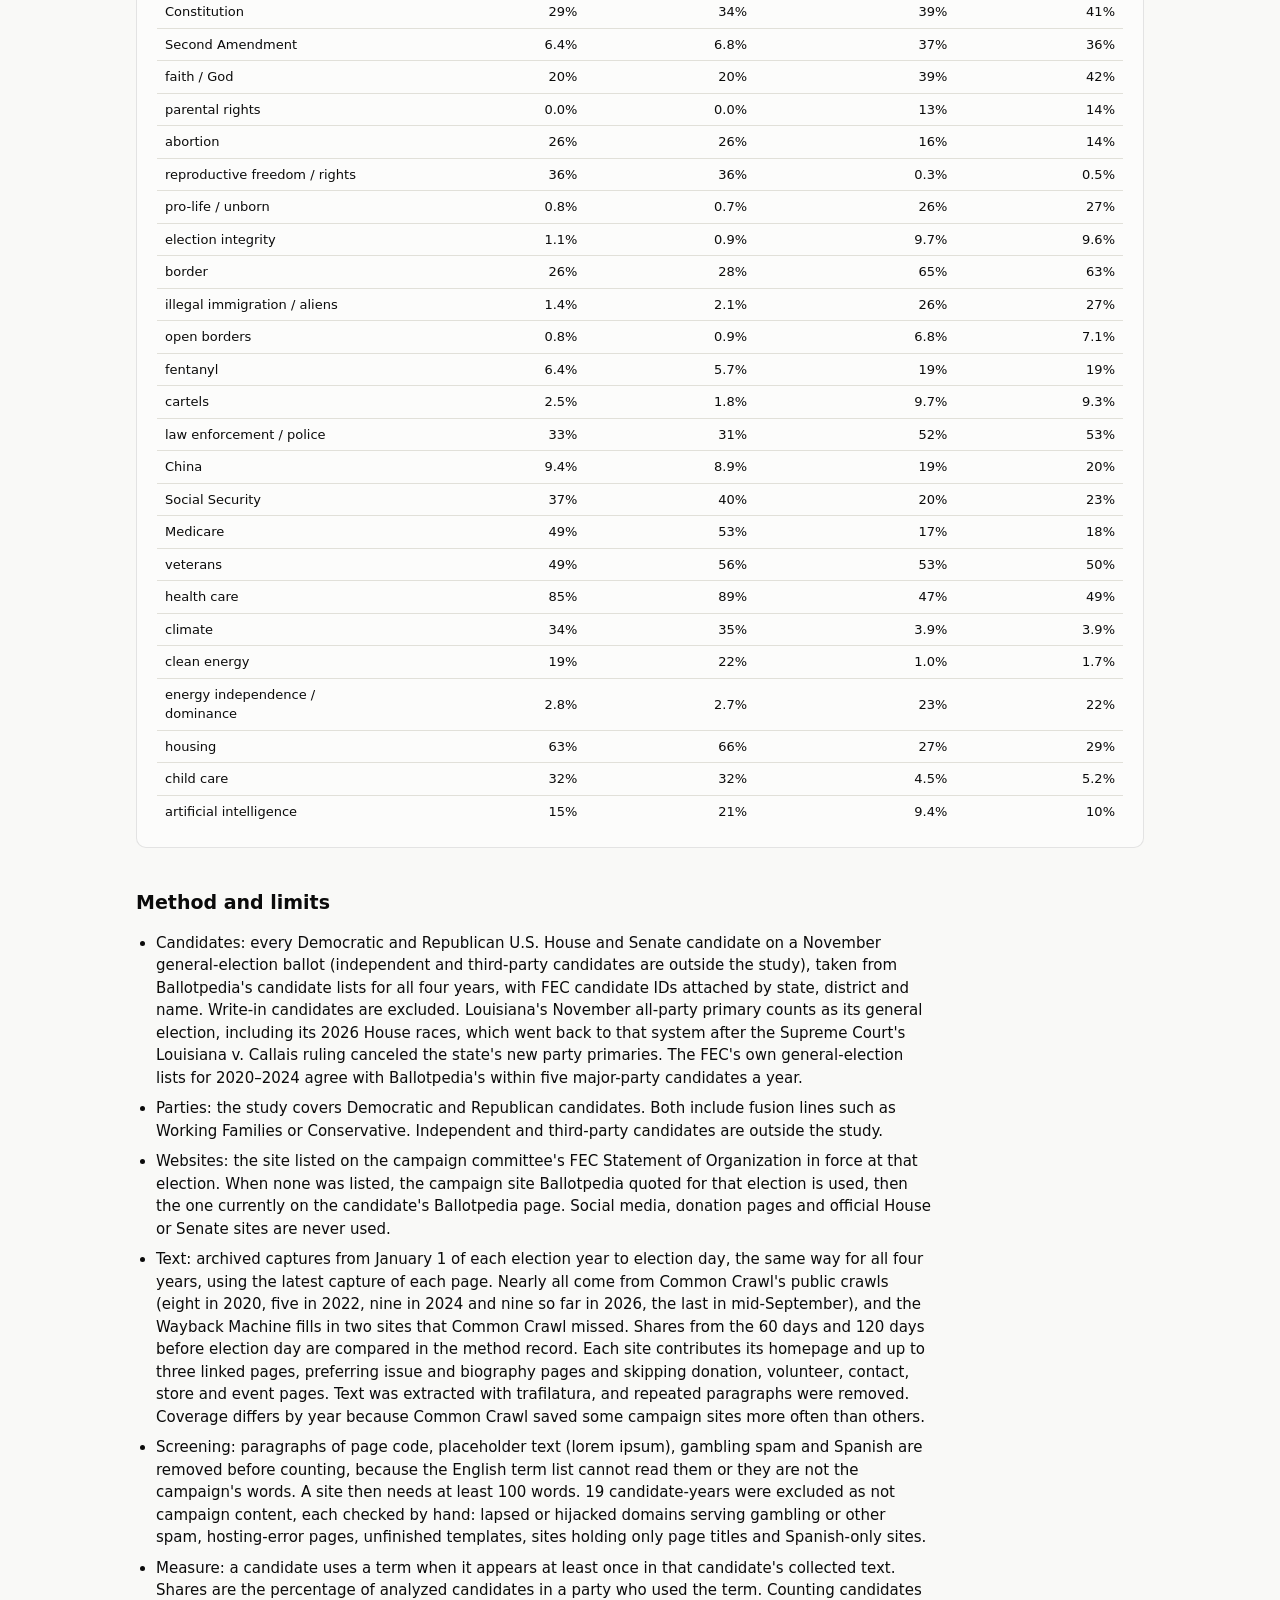
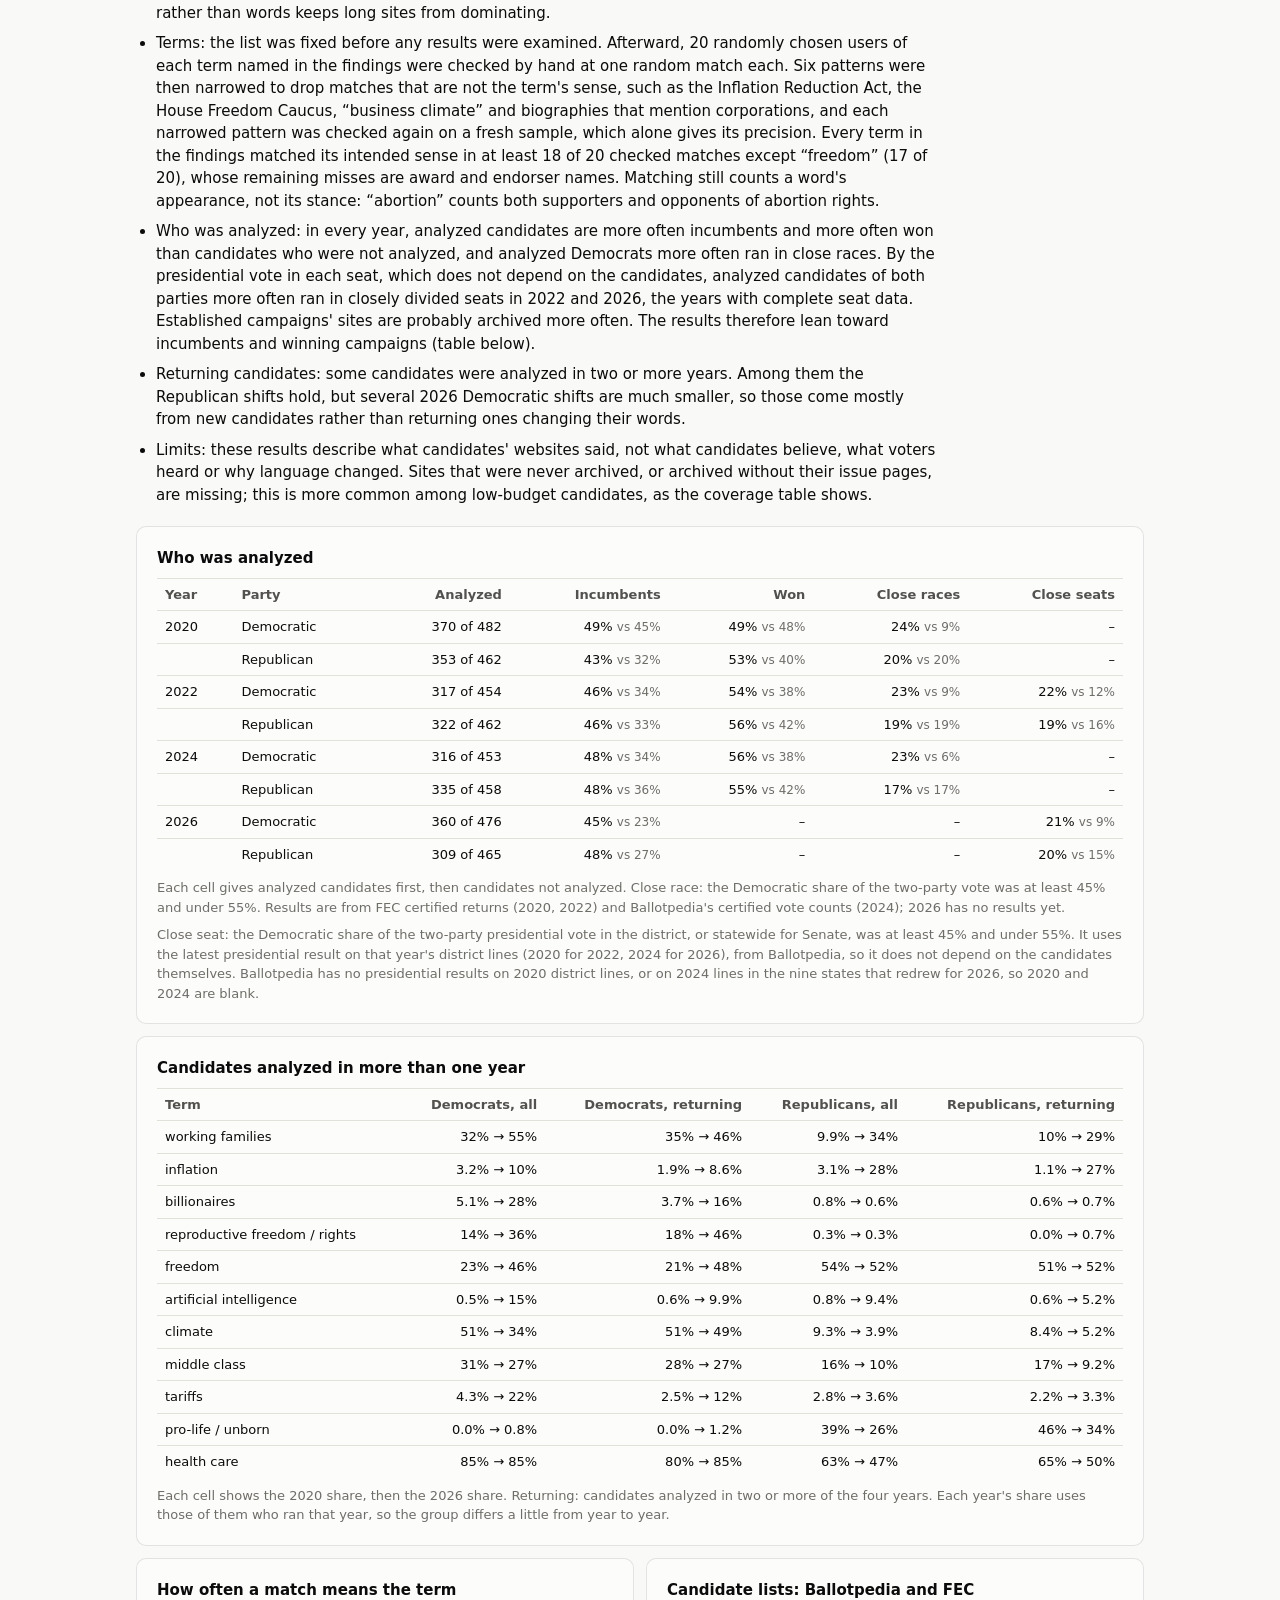
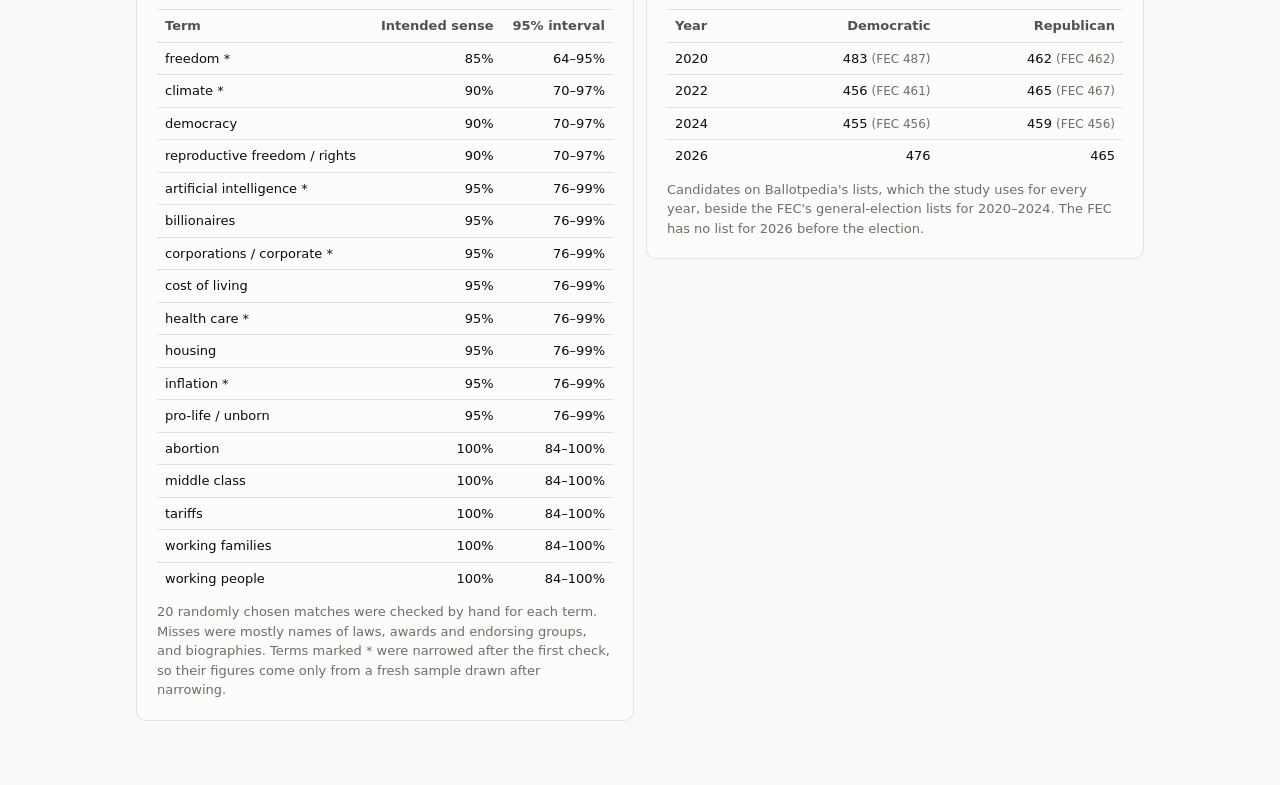
